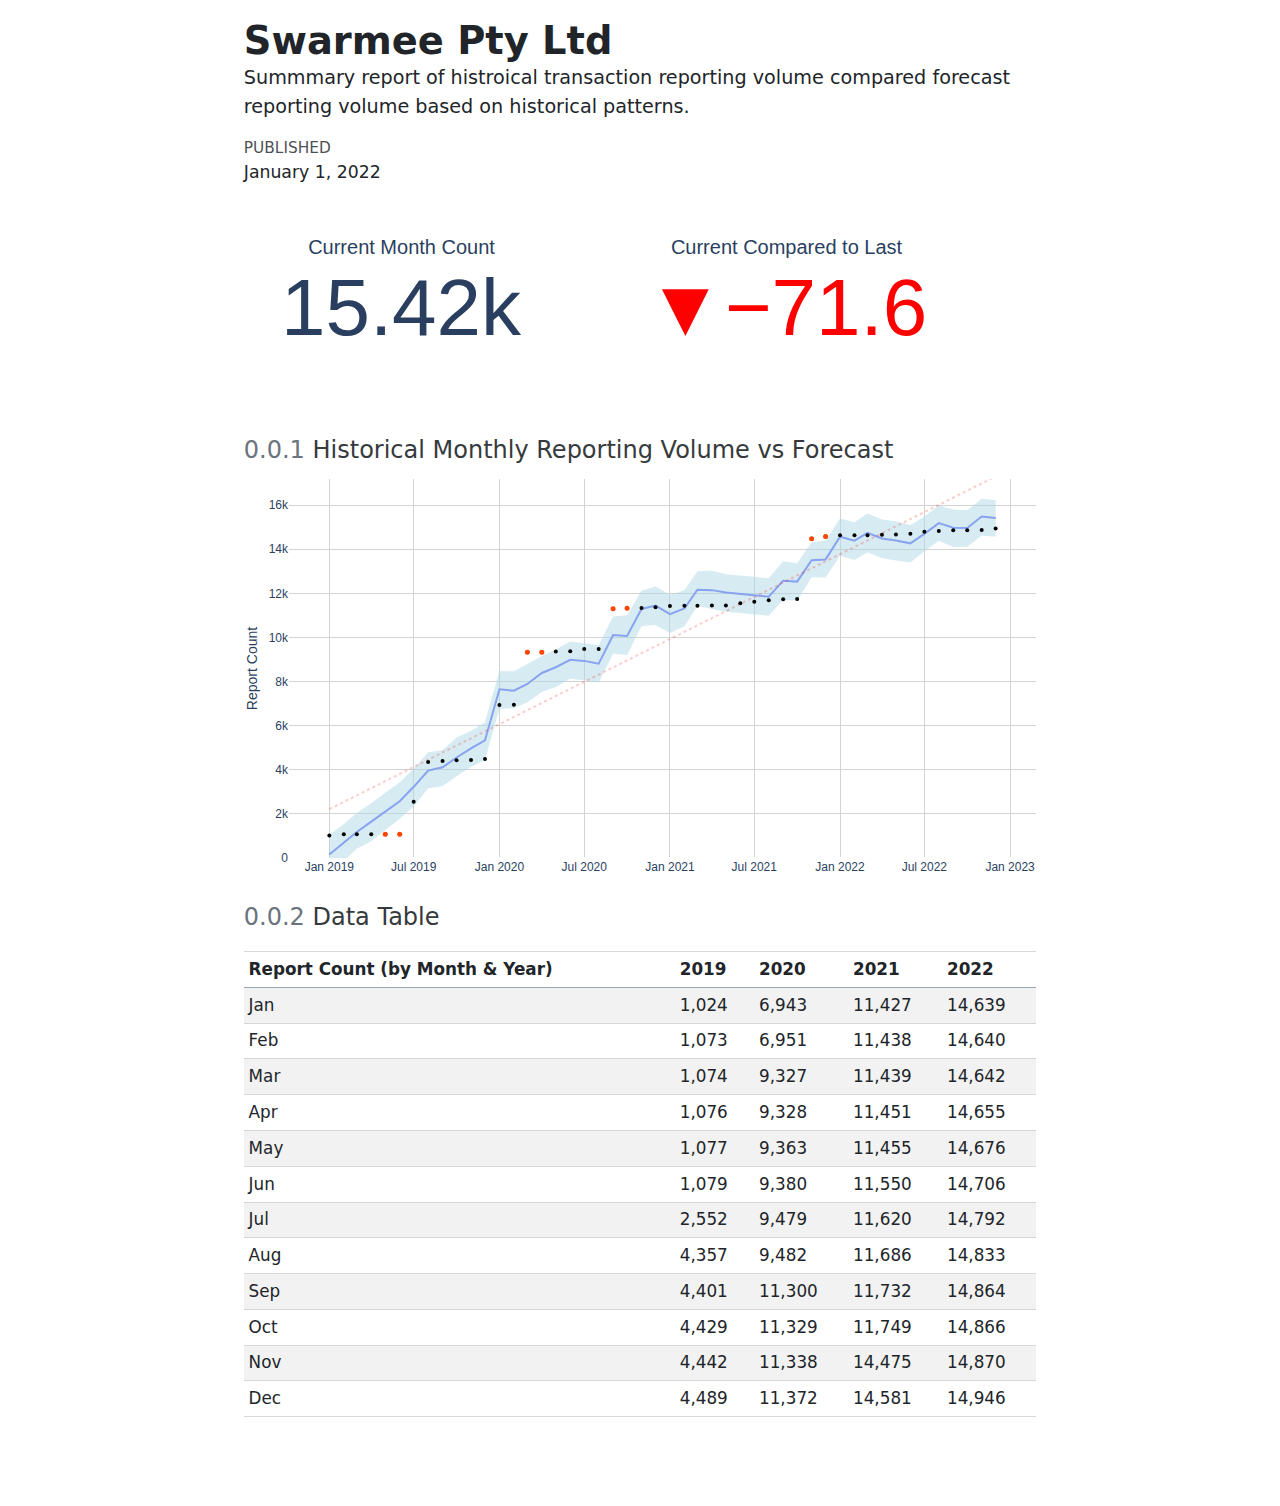
==== new/monday_morning.html @ 76aabe09 "updates" ====
<!DOCTYPE html>
<html xmlns="http://www.w3.org/1999/xhtml" lang="en" xml:lang="en"><head>

<meta charset="utf-8">
<meta name="generator" content="quarto-1.4.537">

<meta name="viewport" content="width=device-width, initial-scale=1.0, user-scalable=yes">

<meta name="dcterms.date" content="2022-01-01">
<meta name="description" content="Summmary report of histroical transaction reporting volume compared forecast reporting volume based on historical patterns.">

<title>Swarmee Pty Ltd</title>
<style>
code{white-space: pre-wrap;}
span.smallcaps{font-variant: small-caps;}
div.columns{display: flex; gap: min(4vw, 1.5em);}
div.column{flex: auto; overflow-x: auto;}
div.hanging-indent{margin-left: 1.5em; text-indent: -1.5em;}
ul.task-list{list-style: none;}
ul.task-list li input[type="checkbox"] {
width: 0.8em;
margin: 0 0.8em 0.2em -1em;  vertical-align: middle;
}
</style>


<script>/*! jQuery v3.5.1 | (c) JS Foundation and other contributors | jquery.org/license */
!function(e,t){"use strict";"object"==typeof module&&"object"==typeof module.exports?module.exports=e.document?t(e,!0):function(e){if(!e.document)throw new Error("jQuery requires a window with a document");return t(e)}:t(e)}("undefined"!=typeof window?window:this,function(C,e){"use strict";var t=[],r=Object.getPrototypeOf,s=t.slice,g=t.flat?function(e){return t.flat.call(e)}:function(e){return t.concat.apply([],e)},u=t.push,i=t.indexOf,n={},o=n.toString,v=n.hasOwnProperty,a=v.toString,l=a.call(Object),y={},m=function(e){return"function"==typeof e&&"number"!=typeof e.nodeType},x=function(e){return null!=e&&e===e.window},E=C.document,c={type:!0,src:!0,nonce:!0,noModule:!0};function b(e,t,n){var r,i,o=(n=n||E).createElement("script");if(o.text=e,t)for(r in c)(i=t[r]||t.getAttribute&&t.getAttribute(r))&&o.setAttribute(r,i);n.head.appendChild(o).parentNode.removeChild(o)}function w(e){return null==e?e+"":"object"==typeof e||"function"==typeof e?n[o.call(e)]||"object":typeof e}var f="3.5.1",S=function(e,t){return new S.fn.init(e,t)};function p(e){var t=!!e&&"length"in e&&e.length,n=w(e);return!m(e)&&!x(e)&&("array"===n||0===t||"number"==typeof t&&0<t&&t-1 in e)}S.fn=S.prototype={jquery:f,constructor:S,length:0,toArray:function(){return s.call(this)},get:function(e){return null==e?s.call(this):e<0?this[e+this.length]:this[e]},pushStack:function(e){var t=S.merge(this.constructor(),e);return t.prevObject=this,t},each:function(e){return S.each(this,e)},map:function(n){return this.pushStack(S.map(this,function(e,t){return n.call(e,t,e)}))},slice:function(){return this.pushStack(s.apply(this,arguments))},first:function(){return this.eq(0)},last:function(){return this.eq(-1)},even:function(){return this.pushStack(S.grep(this,function(e,t){return(t+1)%2}))},odd:function(){return this.pushStack(S.grep(this,function(e,t){return t%2}))},eq:function(e){var t=this.length,n=+e+(e<0?t:0);return this.pushStack(0<=n&&n<t?[this[n]]:[])},end:function(){return this.prevObject||this.constructor()},push:u,sort:t.sort,splice:t.splice},S.extend=S.fn.extend=function(){var e,t,n,r,i,o,a=arguments[0]||{},s=1,u=arguments.length,l=!1;for("boolean"==typeof a&&(l=a,a=arguments[s]||{},s++),"object"==typeof a||m(a)||(a={}),s===u&&(a=this,s--);s<u;s++)if(null!=(e=arguments[s]))for(t in e)r=e[t],"__proto__"!==t&&a!==r&&(l&&r&&(S.isPlainObject(r)||(i=Array.isArray(r)))?(n=a[t],o=i&&!Array.isArray(n)?[]:i||S.isPlainObject(n)?n:{},i=!1,a[t]=S.extend(l,o,r)):void 0!==r&&(a[t]=r));return a},S.extend({expando:"jQuery"+(f+Math.random()).replace(/\D/g,""),isReady:!0,error:function(e){throw new Error(e)},noop:function(){},isPlainObject:function(e){var t,n;return!(!e||"[object Object]"!==o.call(e))&&(!(t=r(e))||"function"==typeof(n=v.call(t,"constructor")&&t.constructor)&&a.call(n)===l)},isEmptyObject:function(e){var t;for(t in e)return!1;return!0},globalEval:function(e,t,n){b(e,{nonce:t&&t.nonce},n)},each:function(e,t){var n,r=0;if(p(e)){for(n=e.length;r<n;r++)if(!1===t.call(e[r],r,e[r]))break}else for(r in e)if(!1===t.call(e[r],r,e[r]))break;return e},makeArray:function(e,t){var n=t||[];return null!=e&&(p(Object(e))?S.merge(n,"string"==typeof e?[e]:e):u.call(n,e)),n},inArray:function(e,t,n){return null==t?-1:i.call(t,e,n)},merge:function(e,t){for(var n=+t.length,r=0,i=e.length;r<n;r++)e[i++]=t[r];return e.length=i,e},grep:function(e,t,n){for(var r=[],i=0,o=e.length,a=!n;i<o;i++)!t(e[i],i)!==a&&r.push(e[i]);return r},map:function(e,t,n){var r,i,o=0,a=[];if(p(e))for(r=e.length;o<r;o++)null!=(i=t(e[o],o,n))&&a.push(i);else for(o in e)null!=(i=t(e[o],o,n))&&a.push(i);return g(a)},guid:1,support:y}),"function"==typeof Symbol&&(S.fn[Symbol.iterator]=t[Symbol.iterator]),S.each("Boolean Number String Function Array Date RegExp Object Error Symbol".split(" "),function(e,t){n["[object "+t+"]"]=t.toLowerCase()});var d=function(n){var e,d,b,o,i,h,f,g,w,u,l,T,C,a,E,v,s,c,y,S="sizzle"+1*new Date,p=n.document,k=0,r=0,m=ue(),x=ue(),A=ue(),N=ue(),D=function(e,t){return e===t&&(l=!0),0},j={}.hasOwnProperty,t=[],q=t.pop,L=t.push,H=t.push,O=t.slice,P=function(e,t){for(var n=0,r=e.length;n<r;n++)if(e[n]===t)return n;return-1},R="checked|selected|async|autofocus|autoplay|controls|defer|disabled|hidden|ismap|loop|multiple|open|readonly|required|scoped",M="[\\x20\\t\\r\\n\\f]",I="(?:\\\\[\\da-fA-F]{1,6}"+M+"?|\\\\[^\\r\\n\\f]|[\\w-]|[^\0-\\x7f])+",W="\\["+M+"*("+I+")(?:"+M+"*([*^$|!~]?=)"+M+"*(?:'((?:\\\\.|[^\\\\'])*)'|\"((?:\\\\.|[^\\\\\"])*)\"|("+I+"))|)"+M+"*\\]",F=":("+I+")(?:\\((('((?:\\\\.|[^\\\\'])*)'|\"((?:\\\\.|[^\\\\\"])*)\")|((?:\\\\.|[^\\\\()[\\]]|"+W+")*)|.*)\\)|)",B=new RegExp(M+"+","g"),$=new RegExp("^"+M+"+|((?:^|[^\\\\])(?:\\\\.)*)"+M+"+$","g"),_=new RegExp("^"+M+"*,"+M+"*"),z=new RegExp("^"+M+"*([>+~]|"+M+")"+M+"*"),U=new RegExp(M+"|>"),X=new RegExp(F),V=new RegExp("^"+I+"$"),G={ID:new RegExp("^#("+I+")"),CLASS:new RegExp("^\\.("+I+")"),TAG:new RegExp("^("+I+"|[*])"),ATTR:new RegExp("^"+W),PSEUDO:new RegExp("^"+F),CHILD:new RegExp("^:(only|first|last|nth|nth-last)-(child|of-type)(?:\\("+M+"*(even|odd|(([+-]|)(\\d*)n|)"+M+"*(?:([+-]|)"+M+"*(\\d+)|))"+M+"*\\)|)","i"),bool:new RegExp("^(?:"+R+")$","i"),needsContext:new RegExp("^"+M+"*[>+~]|:(even|odd|eq|gt|lt|nth|first|last)(?:\\("+M+"*((?:-\\d)?\\d*)"+M+"*\\)|)(?=[^-]|$)","i")},Y=/HTML$/i,Q=/^(?:input|select|textarea|button)$/i,J=/^h\d$/i,K=/^[^{]+\{\s*\[native \w/,Z=/^(?:#([\w-]+)|(\w+)|\.([\w-]+))$/,ee=/[+~]/,te=new RegExp("\\\\[\\da-fA-F]{1,6}"+M+"?|\\\\([^\\r\\n\\f])","g"),ne=function(e,t){var n="0x"+e.slice(1)-65536;return t||(n<0?String.fromCharCode(n+65536):String.fromCharCode(n>>10|55296,1023&n|56320))},re=/([\0-\x1f\x7f]|^-?\d)|^-$|[^\0-\x1f\x7f-\uFFFF\w-]/g,ie=function(e,t){return t?"\0"===e?"\ufffd":e.slice(0,-1)+"\\"+e.charCodeAt(e.length-1).toString(16)+" ":"\\"+e},oe=function(){T()},ae=be(function(e){return!0===e.disabled&&"fieldset"===e.nodeName.toLowerCase()},{dir:"parentNode",next:"legend"});try{H.apply(t=O.call(p.childNodes),p.childNodes),t[p.childNodes.length].nodeType}catch(e){H={apply:t.length?function(e,t){L.apply(e,O.call(t))}:function(e,t){var n=e.length,r=0;while(e[n++]=t[r++]);e.length=n-1}}}function se(t,e,n,r){var i,o,a,s,u,l,c,f=e&&e.ownerDocument,p=e?e.nodeType:9;if(n=n||[],"string"!=typeof t||!t||1!==p&&9!==p&&11!==p)return n;if(!r&&(T(e),e=e||C,E)){if(11!==p&&(u=Z.exec(t)))if(i=u[1]){if(9===p){if(!(a=e.getElementById(i)))return n;if(a.id===i)return n.push(a),n}else if(f&&(a=f.getElementById(i))&&y(e,a)&&a.id===i)return n.push(a),n}else{if(u[2])return H.apply(n,e.getElementsByTagName(t)),n;if((i=u[3])&&d.getElementsByClassName&&e.getElementsByClassName)return H.apply(n,e.getElementsByClassName(i)),n}if(d.qsa&&!N[t+" "]&&(!v||!v.test(t))&&(1!==p||"object"!==e.nodeName.toLowerCase())){if(c=t,f=e,1===p&&(U.test(t)||z.test(t))){(f=ee.test(t)&&ye(e.parentNode)||e)===e&&d.scope||((s=e.getAttribute("id"))?s=s.replace(re,ie):e.setAttribute("id",s=S)),o=(l=h(t)).length;while(o--)l[o]=(s?"#"+s:":scope")+" "+xe(l[o]);c=l.join(",")}try{return H.apply(n,f.querySelectorAll(c)),n}catch(e){N(t,!0)}finally{s===S&&e.removeAttribute("id")}}}return g(t.replace($,"$1"),e,n,r)}function ue(){var r=[];return function e(t,n){return r.push(t+" ")>b.cacheLength&&delete e[r.shift()],e[t+" "]=n}}function le(e){return e[S]=!0,e}function ce(e){var t=C.createElement("fieldset");try{return!!e(t)}catch(e){return!1}finally{t.parentNode&&t.parentNode.removeChild(t),t=null}}function fe(e,t){var n=e.split("|"),r=n.length;while(r--)b.attrHandle[n[r]]=t}function pe(e,t){var n=t&&e,r=n&&1===e.nodeType&&1===t.nodeType&&e.sourceIndex-t.sourceIndex;if(r)return r;if(n)while(n=n.nextSibling)if(n===t)return-1;return e?1:-1}function de(t){return function(e){return"input"===e.nodeName.toLowerCase()&&e.type===t}}function he(n){return function(e){var t=e.nodeName.toLowerCase();return("input"===t||"button"===t)&&e.type===n}}function ge(t){return function(e){return"form"in e?e.parentNode&&!1===e.disabled?"label"in e?"label"in e.parentNode?e.parentNode.disabled===t:e.disabled===t:e.isDisabled===t||e.isDisabled!==!t&&ae(e)===t:e.disabled===t:"label"in e&&e.disabled===t}}function ve(a){return le(function(o){return o=+o,le(function(e,t){var n,r=a([],e.length,o),i=r.length;while(i--)e[n=r[i]]&&(e[n]=!(t[n]=e[n]))})})}function ye(e){return e&&"undefined"!=typeof e.getElementsByTagName&&e}for(e in d=se.support={},i=se.isXML=function(e){var t=e.namespaceURI,n=(e.ownerDocument||e).documentElement;return!Y.test(t||n&&n.nodeName||"HTML")},T=se.setDocument=function(e){var t,n,r=e?e.ownerDocument||e:p;return r!=C&&9===r.nodeType&&r.documentElement&&(a=(C=r).documentElement,E=!i(C),p!=C&&(n=C.defaultView)&&n.top!==n&&(n.addEventListener?n.addEventListener("unload",oe,!1):n.attachEvent&&n.attachEvent("onunload",oe)),d.scope=ce(function(e){return a.appendChild(e).appendChild(C.createElement("div")),"undefined"!=typeof e.querySelectorAll&&!e.querySelectorAll(":scope fieldset div").length}),d.attributes=ce(function(e){return e.className="i",!e.getAttribute("className")}),d.getElementsByTagName=ce(function(e){return e.appendChild(C.createComment("")),!e.getElementsByTagName("*").length}),d.getElementsByClassName=K.test(C.getElementsByClassName),d.getById=ce(function(e){return a.appendChild(e).id=S,!C.getElementsByName||!C.getElementsByName(S).length}),d.getById?(b.filter.ID=function(e){var t=e.replace(te,ne);return function(e){return e.getAttribute("id")===t}},b.find.ID=function(e,t){if("undefined"!=typeof t.getElementById&&E){var n=t.getElementById(e);return n?[n]:[]}}):(b.filter.ID=function(e){var n=e.replace(te,ne);return function(e){var t="undefined"!=typeof e.getAttributeNode&&e.getAttributeNode("id");return t&&t.value===n}},b.find.ID=function(e,t){if("undefined"!=typeof t.getElementById&&E){var n,r,i,o=t.getElementById(e);if(o){if((n=o.getAttributeNode("id"))&&n.value===e)return[o];i=t.getElementsByName(e),r=0;while(o=i[r++])if((n=o.getAttributeNode("id"))&&n.value===e)return[o]}return[]}}),b.find.TAG=d.getElementsByTagName?function(e,t){return"undefined"!=typeof t.getElementsByTagName?t.getElementsByTagName(e):d.qsa?t.querySelectorAll(e):void 0}:function(e,t){var n,r=[],i=0,o=t.getElementsByTagName(e);if("*"===e){while(n=o[i++])1===n.nodeType&&r.push(n);return r}return o},b.find.CLASS=d.getElementsByClassName&&function(e,t){if("undefined"!=typeof t.getElementsByClassName&&E)return t.getElementsByClassName(e)},s=[],v=[],(d.qsa=K.test(C.querySelectorAll))&&(ce(function(e){var t;a.appendChild(e).innerHTML="<a id='"+S+"'></a><select id='"+S+"-\r\\' msallowcapture=''><option selected=''></option></select>",e.querySelectorAll("[msallowcapture^='']").length&&v.push("[*^$]="+M+"*(?:''|\"\")"),e.querySelectorAll("[selected]").length||v.push("\\["+M+"*(?:value|"+R+")"),e.querySelectorAll("[id~="+S+"-]").length||v.push("~="),(t=C.createElement("input")).setAttribute("name",""),e.appendChild(t),e.querySelectorAll("[name='']").length||v.push("\\["+M+"*name"+M+"*="+M+"*(?:''|\"\")"),e.querySelectorAll(":checked").length||v.push(":checked"),e.querySelectorAll("a#"+S+"+*").length||v.push(".#.+[+~]"),e.querySelectorAll("\\\f"),v.push("[\\r\\n\\f]")}),ce(function(e){e.innerHTML="<a href='' disabled='disabled'></a><select disabled='disabled'><option/></select>";var t=C.createElement("input");t.setAttribute("type","hidden"),e.appendChild(t).setAttribute("name","D"),e.querySelectorAll("[name=d]").length&&v.push("name"+M+"*[*^$|!~]?="),2!==e.querySelectorAll(":enabled").length&&v.push(":enabled",":disabled"),a.appendChild(e).disabled=!0,2!==e.querySelectorAll(":disabled").length&&v.push(":enabled",":disabled"),e.querySelectorAll("*,:x"),v.push(",.*:")})),(d.matchesSelector=K.test(c=a.matches||a.webkitMatchesSelector||a.mozMatchesSelector||a.oMatchesSelector||a.msMatchesSelector))&&ce(function(e){d.disconnectedMatch=c.call(e,"*"),c.call(e,"[s!='']:x"),s.push("!=",F)}),v=v.length&&new RegExp(v.join("|")),s=s.length&&new RegExp(s.join("|")),t=K.test(a.compareDocumentPosition),y=t||K.test(a.contains)?function(e,t){var n=9===e.nodeType?e.documentElement:e,r=t&&t.parentNode;return e===r||!(!r||1!==r.nodeType||!(n.contains?n.contains(r):e.compareDocumentPosition&&16&e.compareDocumentPosition(r)))}:function(e,t){if(t)while(t=t.parentNode)if(t===e)return!0;return!1},D=t?function(e,t){if(e===t)return l=!0,0;var n=!e.compareDocumentPosition-!t.compareDocumentPosition;return n||(1&(n=(e.ownerDocument||e)==(t.ownerDocument||t)?e.compareDocumentPosition(t):1)||!d.sortDetached&&t.compareDocumentPosition(e)===n?e==C||e.ownerDocument==p&&y(p,e)?-1:t==C||t.ownerDocument==p&&y(p,t)?1:u?P(u,e)-P(u,t):0:4&n?-1:1)}:function(e,t){if(e===t)return l=!0,0;var n,r=0,i=e.parentNode,o=t.parentNode,a=[e],s=[t];if(!i||!o)return e==C?-1:t==C?1:i?-1:o?1:u?P(u,e)-P(u,t):0;if(i===o)return pe(e,t);n=e;while(n=n.parentNode)a.unshift(n);n=t;while(n=n.parentNode)s.unshift(n);while(a[r]===s[r])r++;return r?pe(a[r],s[r]):a[r]==p?-1:s[r]==p?1:0}),C},se.matches=function(e,t){return se(e,null,null,t)},se.matchesSelector=function(e,t){if(T(e),d.matchesSelector&&E&&!N[t+" "]&&(!s||!s.test(t))&&(!v||!v.test(t)))try{var n=c.call(e,t);if(n||d.disconnectedMatch||e.document&&11!==e.document.nodeType)return n}catch(e){N(t,!0)}return 0<se(t,C,null,[e]).length},se.contains=function(e,t){return(e.ownerDocument||e)!=C&&T(e),y(e,t)},se.attr=function(e,t){(e.ownerDocument||e)!=C&&T(e);var n=b.attrHandle[t.toLowerCase()],r=n&&j.call(b.attrHandle,t.toLowerCase())?n(e,t,!E):void 0;return void 0!==r?r:d.attributes||!E?e.getAttribute(t):(r=e.getAttributeNode(t))&&r.specified?r.value:null},se.escape=function(e){return(e+"").replace(re,ie)},se.error=function(e){throw new Error("Syntax error, unrecognized expression: "+e)},se.uniqueSort=function(e){var t,n=[],r=0,i=0;if(l=!d.detectDuplicates,u=!d.sortStable&&e.slice(0),e.sort(D),l){while(t=e[i++])t===e[i]&&(r=n.push(i));while(r--)e.splice(n[r],1)}return u=null,e},o=se.getText=function(e){var t,n="",r=0,i=e.nodeType;if(i){if(1===i||9===i||11===i){if("string"==typeof e.textContent)return e.textContent;for(e=e.firstChild;e;e=e.nextSibling)n+=o(e)}else if(3===i||4===i)return e.nodeValue}else while(t=e[r++])n+=o(t);return n},(b=se.selectors={cacheLength:50,createPseudo:le,match:G,attrHandle:{},find:{},relative:{">":{dir:"parentNode",first:!0}," ":{dir:"parentNode"},"+":{dir:"previousSibling",first:!0},"~":{dir:"previousSibling"}},preFilter:{ATTR:function(e){return e[1]=e[1].replace(te,ne),e[3]=(e[3]||e[4]||e[5]||"").replace(te,ne),"~="===e[2]&&(e[3]=" "+e[3]+" "),e.slice(0,4)},CHILD:function(e){return e[1]=e[1].toLowerCase(),"nth"===e[1].slice(0,3)?(e[3]||se.error(e[0]),e[4]=+(e[4]?e[5]+(e[6]||1):2*("even"===e[3]||"odd"===e[3])),e[5]=+(e[7]+e[8]||"odd"===e[3])):e[3]&&se.error(e[0]),e},PSEUDO:function(e){var t,n=!e[6]&&e[2];return G.CHILD.test(e[0])?null:(e[3]?e[2]=e[4]||e[5]||"":n&&X.test(n)&&(t=h(n,!0))&&(t=n.indexOf(")",n.length-t)-n.length)&&(e[0]=e[0].slice(0,t),e[2]=n.slice(0,t)),e.slice(0,3))}},filter:{TAG:function(e){var t=e.replace(te,ne).toLowerCase();return"*"===e?function(){return!0}:function(e){return e.nodeName&&e.nodeName.toLowerCase()===t}},CLASS:function(e){var t=m[e+" "];return t||(t=new RegExp("(^|"+M+")"+e+"("+M+"|$)"))&&m(e,function(e){return t.test("string"==typeof e.className&&e.className||"undefined"!=typeof e.getAttribute&&e.getAttribute("class")||"")})},ATTR:function(n,r,i){return function(e){var t=se.attr(e,n);return null==t?"!="===r:!r||(t+="","="===r?t===i:"!="===r?t!==i:"^="===r?i&&0===t.indexOf(i):"*="===r?i&&-1<t.indexOf(i):"$="===r?i&&t.slice(-i.length)===i:"~="===r?-1<(" "+t.replace(B," ")+" ").indexOf(i):"|="===r&&(t===i||t.slice(0,i.length+1)===i+"-"))}},CHILD:function(h,e,t,g,v){var y="nth"!==h.slice(0,3),m="last"!==h.slice(-4),x="of-type"===e;return 1===g&&0===v?function(e){return!!e.parentNode}:function(e,t,n){var r,i,o,a,s,u,l=y!==m?"nextSibling":"previousSibling",c=e.parentNode,f=x&&e.nodeName.toLowerCase(),p=!n&&!x,d=!1;if(c){if(y){while(l){a=e;while(a=a[l])if(x?a.nodeName.toLowerCase()===f:1===a.nodeType)return!1;u=l="only"===h&&!u&&"nextSibling"}return!0}if(u=[m?c.firstChild:c.lastChild],m&&p){d=(s=(r=(i=(o=(a=c)[S]||(a[S]={}))[a.uniqueID]||(o[a.uniqueID]={}))[h]||[])[0]===k&&r[1])&&r[2],a=s&&c.childNodes[s];while(a=++s&&a&&a[l]||(d=s=0)||u.pop())if(1===a.nodeType&&++d&&a===e){i[h]=[k,s,d];break}}else if(p&&(d=s=(r=(i=(o=(a=e)[S]||(a[S]={}))[a.uniqueID]||(o[a.uniqueID]={}))[h]||[])[0]===k&&r[1]),!1===d)while(a=++s&&a&&a[l]||(d=s=0)||u.pop())if((x?a.nodeName.toLowerCase()===f:1===a.nodeType)&&++d&&(p&&((i=(o=a[S]||(a[S]={}))[a.uniqueID]||(o[a.uniqueID]={}))[h]=[k,d]),a===e))break;return(d-=v)===g||d%g==0&&0<=d/g}}},PSEUDO:function(e,o){var t,a=b.pseudos[e]||b.setFilters[e.toLowerCase()]||se.error("unsupported pseudo: "+e);return a[S]?a(o):1<a.length?(t=[e,e,"",o],b.setFilters.hasOwnProperty(e.toLowerCase())?le(function(e,t){var n,r=a(e,o),i=r.length;while(i--)e[n=P(e,r[i])]=!(t[n]=r[i])}):function(e){return a(e,0,t)}):a}},pseudos:{not:le(function(e){var r=[],i=[],s=f(e.replace($,"$1"));return s[S]?le(function(e,t,n,r){var i,o=s(e,null,r,[]),a=e.length;while(a--)(i=o[a])&&(e[a]=!(t[a]=i))}):function(e,t,n){return r[0]=e,s(r,null,n,i),r[0]=null,!i.pop()}}),has:le(function(t){return function(e){return 0<se(t,e).length}}),contains:le(function(t){return t=t.replace(te,ne),function(e){return-1<(e.textContent||o(e)).indexOf(t)}}),lang:le(function(n){return V.test(n||"")||se.error("unsupported lang: "+n),n=n.replace(te,ne).toLowerCase(),function(e){var t;do{if(t=E?e.lang:e.getAttribute("xml:lang")||e.getAttribute("lang"))return(t=t.toLowerCase())===n||0===t.indexOf(n+"-")}while((e=e.parentNode)&&1===e.nodeType);return!1}}),target:function(e){var t=n.location&&n.location.hash;return t&&t.slice(1)===e.id},root:function(e){return e===a},focus:function(e){return e===C.activeElement&&(!C.hasFocus||C.hasFocus())&&!!(e.type||e.href||~e.tabIndex)},enabled:ge(!1),disabled:ge(!0),checked:function(e){var t=e.nodeName.toLowerCase();return"input"===t&&!!e.checked||"option"===t&&!!e.selected},selected:function(e){return e.parentNode&&e.parentNode.selectedIndex,!0===e.selected},empty:function(e){for(e=e.firstChild;e;e=e.nextSibling)if(e.nodeType<6)return!1;return!0},parent:function(e){return!b.pseudos.empty(e)},header:function(e){return J.test(e.nodeName)},input:function(e){return Q.test(e.nodeName)},button:function(e){var t=e.nodeName.toLowerCase();return"input"===t&&"button"===e.type||"button"===t},text:function(e){var t;return"input"===e.nodeName.toLowerCase()&&"text"===e.type&&(null==(t=e.getAttribute("type"))||"text"===t.toLowerCase())},first:ve(function(){return[0]}),last:ve(function(e,t){return[t-1]}),eq:ve(function(e,t,n){return[n<0?n+t:n]}),even:ve(function(e,t){for(var n=0;n<t;n+=2)e.push(n);return e}),odd:ve(function(e,t){for(var n=1;n<t;n+=2)e.push(n);return e}),lt:ve(function(e,t,n){for(var r=n<0?n+t:t<n?t:n;0<=--r;)e.push(r);return e}),gt:ve(function(e,t,n){for(var r=n<0?n+t:n;++r<t;)e.push(r);return e})}}).pseudos.nth=b.pseudos.eq,{radio:!0,checkbox:!0,file:!0,password:!0,image:!0})b.pseudos[e]=de(e);for(e in{submit:!0,reset:!0})b.pseudos[e]=he(e);function me(){}function xe(e){for(var t=0,n=e.length,r="";t<n;t++)r+=e[t].value;return r}function be(s,e,t){var u=e.dir,l=e.next,c=l||u,f=t&&"parentNode"===c,p=r++;return e.first?function(e,t,n){while(e=e[u])if(1===e.nodeType||f)return s(e,t,n);return!1}:function(e,t,n){var r,i,o,a=[k,p];if(n){while(e=e[u])if((1===e.nodeType||f)&&s(e,t,n))return!0}else while(e=e[u])if(1===e.nodeType||f)if(i=(o=e[S]||(e[S]={}))[e.uniqueID]||(o[e.uniqueID]={}),l&&l===e.nodeName.toLowerCase())e=e[u]||e;else{if((r=i[c])&&r[0]===k&&r[1]===p)return a[2]=r[2];if((i[c]=a)[2]=s(e,t,n))return!0}return!1}}function we(i){return 1<i.length?function(e,t,n){var r=i.length;while(r--)if(!i[r](e,t,n))return!1;return!0}:i[0]}function Te(e,t,n,r,i){for(var o,a=[],s=0,u=e.length,l=null!=t;s<u;s++)(o=e[s])&&(n&&!n(o,r,i)||(a.push(o),l&&t.push(s)));return a}function Ce(d,h,g,v,y,e){return v&&!v[S]&&(v=Ce(v)),y&&!y[S]&&(y=Ce(y,e)),le(function(e,t,n,r){var i,o,a,s=[],u=[],l=t.length,c=e||function(e,t,n){for(var r=0,i=t.length;r<i;r++)se(e,t[r],n);return n}(h||"*",n.nodeType?[n]:n,[]),f=!d||!e&&h?c:Te(c,s,d,n,r),p=g?y||(e?d:l||v)?[]:t:f;if(g&&g(f,p,n,r),v){i=Te(p,u),v(i,[],n,r),o=i.length;while(o--)(a=i[o])&&(p[u[o]]=!(f[u[o]]=a))}if(e){if(y||d){if(y){i=[],o=p.length;while(o--)(a=p[o])&&i.push(f[o]=a);y(null,p=[],i,r)}o=p.length;while(o--)(a=p[o])&&-1<(i=y?P(e,a):s[o])&&(e[i]=!(t[i]=a))}}else p=Te(p===t?p.splice(l,p.length):p),y?y(null,t,p,r):H.apply(t,p)})}function Ee(e){for(var i,t,n,r=e.length,o=b.relative[e[0].type],a=o||b.relative[" "],s=o?1:0,u=be(function(e){return e===i},a,!0),l=be(function(e){return-1<P(i,e)},a,!0),c=[function(e,t,n){var r=!o&&(n||t!==w)||((i=t).nodeType?u(e,t,n):l(e,t,n));return i=null,r}];s<r;s++)if(t=b.relative[e[s].type])c=[be(we(c),t)];else{if((t=b.filter[e[s].type].apply(null,e[s].matches))[S]){for(n=++s;n<r;n++)if(b.relative[e[n].type])break;return Ce(1<s&&we(c),1<s&&xe(e.slice(0,s-1).concat({value:" "===e[s-2].type?"*":""})).replace($,"$1"),t,s<n&&Ee(e.slice(s,n)),n<r&&Ee(e=e.slice(n)),n<r&&xe(e))}c.push(t)}return we(c)}return me.prototype=b.filters=b.pseudos,b.setFilters=new me,h=se.tokenize=function(e,t){var n,r,i,o,a,s,u,l=x[e+" "];if(l)return t?0:l.slice(0);a=e,s=[],u=b.preFilter;while(a){for(o in n&&!(r=_.exec(a))||(r&&(a=a.slice(r[0].length)||a),s.push(i=[])),n=!1,(r=z.exec(a))&&(n=r.shift(),i.push({value:n,type:r[0].replace($," ")}),a=a.slice(n.length)),b.filter)!(r=G[o].exec(a))||u[o]&&!(r=u[o](r))||(n=r.shift(),i.push({value:n,type:o,matches:r}),a=a.slice(n.length));if(!n)break}return t?a.length:a?se.error(e):x(e,s).slice(0)},f=se.compile=function(e,t){var n,v,y,m,x,r,i=[],o=[],a=A[e+" "];if(!a){t||(t=h(e)),n=t.length;while(n--)(a=Ee(t[n]))[S]?i.push(a):o.push(a);(a=A(e,(v=o,m=0<(y=i).length,x=0<v.length,r=function(e,t,n,r,i){var o,a,s,u=0,l="0",c=e&&[],f=[],p=w,d=e||x&&b.find.TAG("*",i),h=k+=null==p?1:Math.random()||.1,g=d.length;for(i&&(w=t==C||t||i);l!==g&&null!=(o=d[l]);l++){if(x&&o){a=0,t||o.ownerDocument==C||(T(o),n=!E);while(s=v[a++])if(s(o,t||C,n)){r.push(o);break}i&&(k=h)}m&&((o=!s&&o)&&u--,e&&c.push(o))}if(u+=l,m&&l!==u){a=0;while(s=y[a++])s(c,f,t,n);if(e){if(0<u)while(l--)c[l]||f[l]||(f[l]=q.call(r));f=Te(f)}H.apply(r,f),i&&!e&&0<f.length&&1<u+y.length&&se.uniqueSort(r)}return i&&(k=h,w=p),c},m?le(r):r))).selector=e}return a},g=se.select=function(e,t,n,r){var i,o,a,s,u,l="function"==typeof e&&e,c=!r&&h(e=l.selector||e);if(n=n||[],1===c.length){if(2<(o=c[0]=c[0].slice(0)).length&&"ID"===(a=o[0]).type&&9===t.nodeType&&E&&b.relative[o[1].type]){if(!(t=(b.find.ID(a.matches[0].replace(te,ne),t)||[])[0]))return n;l&&(t=t.parentNode),e=e.slice(o.shift().value.length)}i=G.needsContext.test(e)?0:o.length;while(i--){if(a=o[i],b.relative[s=a.type])break;if((u=b.find[s])&&(r=u(a.matches[0].replace(te,ne),ee.test(o[0].type)&&ye(t.parentNode)||t))){if(o.splice(i,1),!(e=r.length&&xe(o)))return H.apply(n,r),n;break}}}return(l||f(e,c))(r,t,!E,n,!t||ee.test(e)&&ye(t.parentNode)||t),n},d.sortStable=S.split("").sort(D).join("")===S,d.detectDuplicates=!!l,T(),d.sortDetached=ce(function(e){return 1&e.compareDocumentPosition(C.createElement("fieldset"))}),ce(function(e){return e.innerHTML="<a href='#'></a>","#"===e.firstChild.getAttribute("href")})||fe("type|href|height|width",function(e,t,n){if(!n)return e.getAttribute(t,"type"===t.toLowerCase()?1:2)}),d.attributes&&ce(function(e){return e.innerHTML="<input/>",e.firstChild.setAttribute("value",""),""===e.firstChild.getAttribute("value")})||fe("value",function(e,t,n){if(!n&&"input"===e.nodeName.toLowerCase())return e.defaultValue}),ce(function(e){return null==e.getAttribute("disabled")})||fe(R,function(e,t,n){var r;if(!n)return!0===e[t]?t.toLowerCase():(r=e.getAttributeNode(t))&&r.specified?r.value:null}),se}(C);S.find=d,S.expr=d.selectors,S.expr[":"]=S.expr.pseudos,S.uniqueSort=S.unique=d.uniqueSort,S.text=d.getText,S.isXMLDoc=d.isXML,S.contains=d.contains,S.escapeSelector=d.escape;var h=function(e,t,n){var r=[],i=void 0!==n;while((e=e[t])&&9!==e.nodeType)if(1===e.nodeType){if(i&&S(e).is(n))break;r.push(e)}return r},T=function(e,t){for(var n=[];e;e=e.nextSibling)1===e.nodeType&&e!==t&&n.push(e);return n},k=S.expr.match.needsContext;function A(e,t){return e.nodeName&&e.nodeName.toLowerCase()===t.toLowerCase()}var N=/^<([a-z][^\/\0>:\x20\t\r\n\f]*)[\x20\t\r\n\f]*\/?>(?:<\/\1>|)$/i;function D(e,n,r){return m(n)?S.grep(e,function(e,t){return!!n.call(e,t,e)!==r}):n.nodeType?S.grep(e,function(e){return e===n!==r}):"string"!=typeof n?S.grep(e,function(e){return-1<i.call(n,e)!==r}):S.filter(n,e,r)}S.filter=function(e,t,n){var r=t[0];return n&&(e=":not("+e+")"),1===t.length&&1===r.nodeType?S.find.matchesSelector(r,e)?[r]:[]:S.find.matches(e,S.grep(t,function(e){return 1===e.nodeType}))},S.fn.extend({find:function(e){var t,n,r=this.length,i=this;if("string"!=typeof e)return this.pushStack(S(e).filter(function(){for(t=0;t<r;t++)if(S.contains(i[t],this))return!0}));for(n=this.pushStack([]),t=0;t<r;t++)S.find(e,i[t],n);return 1<r?S.uniqueSort(n):n},filter:function(e){return this.pushStack(D(this,e||[],!1))},not:function(e){return this.pushStack(D(this,e||[],!0))},is:function(e){return!!D(this,"string"==typeof e&&k.test(e)?S(e):e||[],!1).length}});var j,q=/^(?:\s*(<[\w\W]+>)[^>]*|#([\w-]+))$/;(S.fn.init=function(e,t,n){var r,i;if(!e)return this;if(n=n||j,"string"==typeof e){if(!(r="<"===e[0]&&">"===e[e.length-1]&&3<=e.length?[null,e,null]:q.exec(e))||!r[1]&&t)return!t||t.jquery?(t||n).find(e):this.constructor(t).find(e);if(r[1]){if(t=t instanceof S?t[0]:t,S.merge(this,S.parseHTML(r[1],t&&t.nodeType?t.ownerDocument||t:E,!0)),N.test(r[1])&&S.isPlainObject(t))for(r in t)m(this[r])?this[r](t[r]):this.attr(r,t[r]);return this}return(i=E.getElementById(r[2]))&&(this[0]=i,this.length=1),this}return e.nodeType?(this[0]=e,this.length=1,this):m(e)?void 0!==n.ready?n.ready(e):e(S):S.makeArray(e,this)}).prototype=S.fn,j=S(E);var L=/^(?:parents|prev(?:Until|All))/,H={children:!0,contents:!0,next:!0,prev:!0};function O(e,t){while((e=e[t])&&1!==e.nodeType);return e}S.fn.extend({has:function(e){var t=S(e,this),n=t.length;return this.filter(function(){for(var e=0;e<n;e++)if(S.contains(this,t[e]))return!0})},closest:function(e,t){var n,r=0,i=this.length,o=[],a="string"!=typeof e&&S(e);if(!k.test(e))for(;r<i;r++)for(n=this[r];n&&n!==t;n=n.parentNode)if(n.nodeType<11&&(a?-1<a.index(n):1===n.nodeType&&S.find.matchesSelector(n,e))){o.push(n);break}return this.pushStack(1<o.length?S.uniqueSort(o):o)},index:function(e){return e?"string"==typeof e?i.call(S(e),this[0]):i.call(this,e.jquery?e[0]:e):this[0]&&this[0].parentNode?this.first().prevAll().length:-1},add:function(e,t){return this.pushStack(S.uniqueSort(S.merge(this.get(),S(e,t))))},addBack:function(e){return this.add(null==e?this.prevObject:this.prevObject.filter(e))}}),S.each({parent:function(e){var t=e.parentNode;return t&&11!==t.nodeType?t:null},parents:function(e){return h(e,"parentNode")},parentsUntil:function(e,t,n){return h(e,"parentNode",n)},next:function(e){return O(e,"nextSibling")},prev:function(e){return O(e,"previousSibling")},nextAll:function(e){return h(e,"nextSibling")},prevAll:function(e){return h(e,"previousSibling")},nextUntil:function(e,t,n){return h(e,"nextSibling",n)},prevUntil:function(e,t,n){return h(e,"previousSibling",n)},siblings:function(e){return T((e.parentNode||{}).firstChild,e)},children:function(e){return T(e.firstChild)},contents:function(e){return null!=e.contentDocument&&r(e.contentDocument)?e.contentDocument:(A(e,"template")&&(e=e.content||e),S.merge([],e.childNodes))}},function(r,i){S.fn[r]=function(e,t){var n=S.map(this,i,e);return"Until"!==r.slice(-5)&&(t=e),t&&"string"==typeof t&&(n=S.filter(t,n)),1<this.length&&(H[r]||S.uniqueSort(n),L.test(r)&&n.reverse()),this.pushStack(n)}});var P=/[^\x20\t\r\n\f]+/g;function R(e){return e}function M(e){throw e}function I(e,t,n,r){var i;try{e&&m(i=e.promise)?i.call(e).done(t).fail(n):e&&m(i=e.then)?i.call(e,t,n):t.apply(void 0,[e].slice(r))}catch(e){n.apply(void 0,[e])}}S.Callbacks=function(r){var e,n;r="string"==typeof r?(e=r,n={},S.each(e.match(P)||[],function(e,t){n[t]=!0}),n):S.extend({},r);var i,t,o,a,s=[],u=[],l=-1,c=function(){for(a=a||r.once,o=i=!0;u.length;l=-1){t=u.shift();while(++l<s.length)!1===s[l].apply(t[0],t[1])&&r.stopOnFalse&&(l=s.length,t=!1)}r.memory||(t=!1),i=!1,a&&(s=t?[]:"")},f={add:function(){return s&&(t&&!i&&(l=s.length-1,u.push(t)),function n(e){S.each(e,function(e,t){m(t)?r.unique&&f.has(t)||s.push(t):t&&t.length&&"string"!==w(t)&&n(t)})}(arguments),t&&!i&&c()),this},remove:function(){return S.each(arguments,function(e,t){var n;while(-1<(n=S.inArray(t,s,n)))s.splice(n,1),n<=l&&l--}),this},has:function(e){return e?-1<S.inArray(e,s):0<s.length},empty:function(){return s&&(s=[]),this},disable:function(){return a=u=[],s=t="",this},disabled:function(){return!s},lock:function(){return a=u=[],t||i||(s=t=""),this},locked:function(){return!!a},fireWith:function(e,t){return a||(t=[e,(t=t||[]).slice?t.slice():t],u.push(t),i||c()),this},fire:function(){return f.fireWith(this,arguments),this},fired:function(){return!!o}};return f},S.extend({Deferred:function(e){var o=[["notify","progress",S.Callbacks("memory"),S.Callbacks("memory"),2],["resolve","done",S.Callbacks("once memory"),S.Callbacks("once memory"),0,"resolved"],["reject","fail",S.Callbacks("once memory"),S.Callbacks("once memory"),1,"rejected"]],i="pending",a={state:function(){return i},always:function(){return s.done(arguments).fail(arguments),this},"catch":function(e){return a.then(null,e)},pipe:function(){var i=arguments;return S.Deferred(function(r){S.each(o,function(e,t){var n=m(i[t[4]])&&i[t[4]];s[t[1]](function(){var e=n&&n.apply(this,arguments);e&&m(e.promise)?e.promise().progress(r.notify).done(r.resolve).fail(r.reject):r[t[0]+"With"](this,n?[e]:arguments)})}),i=null}).promise()},then:function(t,n,r){var u=0;function l(i,o,a,s){return function(){var n=this,r=arguments,e=function(){var e,t;if(!(i<u)){if((e=a.apply(n,r))===o.promise())throw new TypeError("Thenable self-resolution");t=e&&("object"==typeof e||"function"==typeof e)&&e.then,m(t)?s?t.call(e,l(u,o,R,s),l(u,o,M,s)):(u++,t.call(e,l(u,o,R,s),l(u,o,M,s),l(u,o,R,o.notifyWith))):(a!==R&&(n=void 0,r=[e]),(s||o.resolveWith)(n,r))}},t=s?e:function(){try{e()}catch(e){S.Deferred.exceptionHook&&S.Deferred.exceptionHook(e,t.stackTrace),u<=i+1&&(a!==M&&(n=void 0,r=[e]),o.rejectWith(n,r))}};i?t():(S.Deferred.getStackHook&&(t.stackTrace=S.Deferred.getStackHook()),C.setTimeout(t))}}return S.Deferred(function(e){o[0][3].add(l(0,e,m(r)?r:R,e.notifyWith)),o[1][3].add(l(0,e,m(t)?t:R)),o[2][3].add(l(0,e,m(n)?n:M))}).promise()},promise:function(e){return null!=e?S.extend(e,a):a}},s={};return S.each(o,function(e,t){var n=t[2],r=t[5];a[t[1]]=n.add,r&&n.add(function(){i=r},o[3-e][2].disable,o[3-e][3].disable,o[0][2].lock,o[0][3].lock),n.add(t[3].fire),s[t[0]]=function(){return s[t[0]+"With"](this===s?void 0:this,arguments),this},s[t[0]+"With"]=n.fireWith}),a.promise(s),e&&e.call(s,s),s},when:function(e){var n=arguments.length,t=n,r=Array(t),i=s.call(arguments),o=S.Deferred(),a=function(t){return function(e){r[t]=this,i[t]=1<arguments.length?s.call(arguments):e,--n||o.resolveWith(r,i)}};if(n<=1&&(I(e,o.done(a(t)).resolve,o.reject,!n),"pending"===o.state()||m(i[t]&&i[t].then)))return o.then();while(t--)I(i[t],a(t),o.reject);return o.promise()}});var W=/^(Eval|Internal|Range|Reference|Syntax|Type|URI)Error$/;S.Deferred.exceptionHook=function(e,t){C.console&&C.console.warn&&e&&W.test(e.name)&&C.console.warn("jQuery.Deferred exception: "+e.message,e.stack,t)},S.readyException=function(e){C.setTimeout(function(){throw e})};var F=S.Deferred();function B(){E.removeEventListener("DOMContentLoaded",B),C.removeEventListener("load",B),S.ready()}S.fn.ready=function(e){return F.then(e)["catch"](function(e){S.readyException(e)}),this},S.extend({isReady:!1,readyWait:1,ready:function(e){(!0===e?--S.readyWait:S.isReady)||(S.isReady=!0)!==e&&0<--S.readyWait||F.resolveWith(E,[S])}}),S.ready.then=F.then,"complete"===E.readyState||"loading"!==E.readyState&&!E.documentElement.doScroll?C.setTimeout(S.ready):(E.addEventListener("DOMContentLoaded",B),C.addEventListener("load",B));var $=function(e,t,n,r,i,o,a){var s=0,u=e.length,l=null==n;if("object"===w(n))for(s in i=!0,n)$(e,t,s,n[s],!0,o,a);else if(void 0!==r&&(i=!0,m(r)||(a=!0),l&&(a?(t.call(e,r),t=null):(l=t,t=function(e,t,n){return l.call(S(e),n)})),t))for(;s<u;s++)t(e[s],n,a?r:r.call(e[s],s,t(e[s],n)));return i?e:l?t.call(e):u?t(e[0],n):o},_=/^-ms-/,z=/-([a-z])/g;function U(e,t){return t.toUpperCase()}function X(e){return e.replace(_,"ms-").replace(z,U)}var V=function(e){return 1===e.nodeType||9===e.nodeType||!+e.nodeType};function G(){this.expando=S.expando+G.uid++}G.uid=1,G.prototype={cache:function(e){var t=e[this.expando];return t||(t={},V(e)&&(e.nodeType?e[this.expando]=t:Object.defineProperty(e,this.expando,{value:t,configurable:!0}))),t},set:function(e,t,n){var r,i=this.cache(e);if("string"==typeof t)i[X(t)]=n;else for(r in t)i[X(r)]=t[r];return i},get:function(e,t){return void 0===t?this.cache(e):e[this.expando]&&e[this.expando][X(t)]},access:function(e,t,n){return void 0===t||t&&"string"==typeof t&&void 0===n?this.get(e,t):(this.set(e,t,n),void 0!==n?n:t)},remove:function(e,t){var n,r=e[this.expando];if(void 0!==r){if(void 0!==t){n=(t=Array.isArray(t)?t.map(X):(t=X(t))in r?[t]:t.match(P)||[]).length;while(n--)delete r[t[n]]}(void 0===t||S.isEmptyObject(r))&&(e.nodeType?e[this.expando]=void 0:delete e[this.expando])}},hasData:function(e){var t=e[this.expando];return void 0!==t&&!S.isEmptyObject(t)}};var Y=new G,Q=new G,J=/^(?:\{[\w\W]*\}|\[[\w\W]*\])$/,K=/[A-Z]/g;function Z(e,t,n){var r,i;if(void 0===n&&1===e.nodeType)if(r="data-"+t.replace(K,"-$&").toLowerCase(),"string"==typeof(n=e.getAttribute(r))){try{n="true"===(i=n)||"false"!==i&&("null"===i?null:i===+i+""?+i:J.test(i)?JSON.parse(i):i)}catch(e){}Q.set(e,t,n)}else n=void 0;return n}S.extend({hasData:function(e){return Q.hasData(e)||Y.hasData(e)},data:function(e,t,n){return Q.access(e,t,n)},removeData:function(e,t){Q.remove(e,t)},_data:function(e,t,n){return Y.access(e,t,n)},_removeData:function(e,t){Y.remove(e,t)}}),S.fn.extend({data:function(n,e){var t,r,i,o=this[0],a=o&&o.attributes;if(void 0===n){if(this.length&&(i=Q.get(o),1===o.nodeType&&!Y.get(o,"hasDataAttrs"))){t=a.length;while(t--)a[t]&&0===(r=a[t].name).indexOf("data-")&&(r=X(r.slice(5)),Z(o,r,i[r]));Y.set(o,"hasDataAttrs",!0)}return i}return"object"==typeof n?this.each(function(){Q.set(this,n)}):$(this,function(e){var t;if(o&&void 0===e)return void 0!==(t=Q.get(o,n))?t:void 0!==(t=Z(o,n))?t:void 0;this.each(function(){Q.set(this,n,e)})},null,e,1<arguments.length,null,!0)},removeData:function(e){return this.each(function(){Q.remove(this,e)})}}),S.extend({queue:function(e,t,n){var r;if(e)return t=(t||"fx")+"queue",r=Y.get(e,t),n&&(!r||Array.isArray(n)?r=Y.access(e,t,S.makeArray(n)):r.push(n)),r||[]},dequeue:function(e,t){t=t||"fx";var n=S.queue(e,t),r=n.length,i=n.shift(),o=S._queueHooks(e,t);"inprogress"===i&&(i=n.shift(),r--),i&&("fx"===t&&n.unshift("inprogress"),delete o.stop,i.call(e,function(){S.dequeue(e,t)},o)),!r&&o&&o.empty.fire()},_queueHooks:function(e,t){var n=t+"queueHooks";return Y.get(e,n)||Y.access(e,n,{empty:S.Callbacks("once memory").add(function(){Y.remove(e,[t+"queue",n])})})}}),S.fn.extend({queue:function(t,n){var e=2;return"string"!=typeof t&&(n=t,t="fx",e--),arguments.length<e?S.queue(this[0],t):void 0===n?this:this.each(function(){var e=S.queue(this,t,n);S._queueHooks(this,t),"fx"===t&&"inprogress"!==e[0]&&S.dequeue(this,t)})},dequeue:function(e){return this.each(function(){S.dequeue(this,e)})},clearQueue:function(e){return this.queue(e||"fx",[])},promise:function(e,t){var n,r=1,i=S.Deferred(),o=this,a=this.length,s=function(){--r||i.resolveWith(o,[o])};"string"!=typeof e&&(t=e,e=void 0),e=e||"fx";while(a--)(n=Y.get(o[a],e+"queueHooks"))&&n.empty&&(r++,n.empty.add(s));return s(),i.promise(t)}});var ee=/[+-]?(?:\d*\.|)\d+(?:[eE][+-]?\d+|)/.source,te=new RegExp("^(?:([+-])=|)("+ee+")([a-z%]*)$","i"),ne=["Top","Right","Bottom","Left"],re=E.documentElement,ie=function(e){return S.contains(e.ownerDocument,e)},oe={composed:!0};re.getRootNode&&(ie=function(e){return S.contains(e.ownerDocument,e)||e.getRootNode(oe)===e.ownerDocument});var ae=function(e,t){return"none"===(e=t||e).style.display||""===e.style.display&&ie(e)&&"none"===S.css(e,"display")};function se(e,t,n,r){var i,o,a=20,s=r?function(){return r.cur()}:function(){return S.css(e,t,"")},u=s(),l=n&&n[3]||(S.cssNumber[t]?"":"px"),c=e.nodeType&&(S.cssNumber[t]||"px"!==l&&+u)&&te.exec(S.css(e,t));if(c&&c[3]!==l){u/=2,l=l||c[3],c=+u||1;while(a--)S.style(e,t,c+l),(1-o)*(1-(o=s()/u||.5))<=0&&(a=0),c/=o;c*=2,S.style(e,t,c+l),n=n||[]}return n&&(c=+c||+u||0,i=n[1]?c+(n[1]+1)*n[2]:+n[2],r&&(r.unit=l,r.start=c,r.end=i)),i}var ue={};function le(e,t){for(var n,r,i,o,a,s,u,l=[],c=0,f=e.length;c<f;c++)(r=e[c]).style&&(n=r.style.display,t?("none"===n&&(l[c]=Y.get(r,"display")||null,l[c]||(r.style.display="")),""===r.style.display&&ae(r)&&(l[c]=(u=a=o=void 0,a=(i=r).ownerDocument,s=i.nodeName,(u=ue[s])||(o=a.body.appendChild(a.createElement(s)),u=S.css(o,"display"),o.parentNode.removeChild(o),"none"===u&&(u="block"),ue[s]=u)))):"none"!==n&&(l[c]="none",Y.set(r,"display",n)));for(c=0;c<f;c++)null!=l[c]&&(e[c].style.display=l[c]);return e}S.fn.extend({show:function(){return le(this,!0)},hide:function(){return le(this)},toggle:function(e){return"boolean"==typeof e?e?this.show():this.hide():this.each(function(){ae(this)?S(this).show():S(this).hide()})}});var ce,fe,pe=/^(?:checkbox|radio)$/i,de=/<([a-z][^\/\0>\x20\t\r\n\f]*)/i,he=/^$|^module$|\/(?:java|ecma)script/i;ce=E.createDocumentFragment().appendChild(E.createElement("div")),(fe=E.createElement("input")).setAttribute("type","radio"),fe.setAttribute("checked","checked"),fe.setAttribute("name","t"),ce.appendChild(fe),y.checkClone=ce.cloneNode(!0).cloneNode(!0).lastChild.checked,ce.innerHTML="<textarea>x</textarea>",y.noCloneChecked=!!ce.cloneNode(!0).lastChild.defaultValue,ce.innerHTML="<option></option>",y.option=!!ce.lastChild;var ge={thead:[1,"<table>","</table>"],col:[2,"<table><colgroup>","</colgroup></table>"],tr:[2,"<table><tbody>","</tbody></table>"],td:[3,"<table><tbody><tr>","</tr></tbody></table>"],_default:[0,"",""]};function ve(e,t){var n;return n="undefined"!=typeof e.getElementsByTagName?e.getElementsByTagName(t||"*"):"undefined"!=typeof e.querySelectorAll?e.querySelectorAll(t||"*"):[],void 0===t||t&&A(e,t)?S.merge([e],n):n}function ye(e,t){for(var n=0,r=e.length;n<r;n++)Y.set(e[n],"globalEval",!t||Y.get(t[n],"globalEval"))}ge.tbody=ge.tfoot=ge.colgroup=ge.caption=ge.thead,ge.th=ge.td,y.option||(ge.optgroup=ge.option=[1,"<select multiple='multiple'>","</select>"]);var me=/<|&#?\w+;/;function xe(e,t,n,r,i){for(var o,a,s,u,l,c,f=t.createDocumentFragment(),p=[],d=0,h=e.length;d<h;d++)if((o=e[d])||0===o)if("object"===w(o))S.merge(p,o.nodeType?[o]:o);else if(me.test(o)){a=a||f.appendChild(t.createElement("div")),s=(de.exec(o)||["",""])[1].toLowerCase(),u=ge[s]||ge._default,a.innerHTML=u[1]+S.htmlPrefilter(o)+u[2],c=u[0];while(c--)a=a.lastChild;S.merge(p,a.childNodes),(a=f.firstChild).textContent=""}else p.push(t.createTextNode(o));f.textContent="",d=0;while(o=p[d++])if(r&&-1<S.inArray(o,r))i&&i.push(o);else if(l=ie(o),a=ve(f.appendChild(o),"script"),l&&ye(a),n){c=0;while(o=a[c++])he.test(o.type||"")&&n.push(o)}return f}var be=/^key/,we=/^(?:mouse|pointer|contextmenu|drag|drop)|click/,Te=/^([^.]*)(?:\.(.+)|)/;function Ce(){return!0}function Ee(){return!1}function Se(e,t){return e===function(){try{return E.activeElement}catch(e){}}()==("focus"===t)}function ke(e,t,n,r,i,o){var a,s;if("object"==typeof t){for(s in"string"!=typeof n&&(r=r||n,n=void 0),t)ke(e,s,n,r,t[s],o);return e}if(null==r&&null==i?(i=n,r=n=void 0):null==i&&("string"==typeof n?(i=r,r=void 0):(i=r,r=n,n=void 0)),!1===i)i=Ee;else if(!i)return e;return 1===o&&(a=i,(i=function(e){return S().off(e),a.apply(this,arguments)}).guid=a.guid||(a.guid=S.guid++)),e.each(function(){S.event.add(this,t,i,r,n)})}function Ae(e,i,o){o?(Y.set(e,i,!1),S.event.add(e,i,{namespace:!1,handler:function(e){var t,n,r=Y.get(this,i);if(1&e.isTrigger&&this[i]){if(r.length)(S.event.special[i]||{}).delegateType&&e.stopPropagation();else if(r=s.call(arguments),Y.set(this,i,r),t=o(this,i),this[i](),r!==(n=Y.get(this,i))||t?Y.set(this,i,!1):n={},r!==n)return e.stopImmediatePropagation(),e.preventDefault(),n.value}else r.length&&(Y.set(this,i,{value:S.event.trigger(S.extend(r[0],S.Event.prototype),r.slice(1),this)}),e.stopImmediatePropagation())}})):void 0===Y.get(e,i)&&S.event.add(e,i,Ce)}S.event={global:{},add:function(t,e,n,r,i){var o,a,s,u,l,c,f,p,d,h,g,v=Y.get(t);if(V(t)){n.handler&&(n=(o=n).handler,i=o.selector),i&&S.find.matchesSelector(re,i),n.guid||(n.guid=S.guid++),(u=v.events)||(u=v.events=Object.create(null)),(a=v.handle)||(a=v.handle=function(e){return"undefined"!=typeof S&&S.event.triggered!==e.type?S.event.dispatch.apply(t,arguments):void 0}),l=(e=(e||"").match(P)||[""]).length;while(l--)d=g=(s=Te.exec(e[l])||[])[1],h=(s[2]||"").split(".").sort(),d&&(f=S.event.special[d]||{},d=(i?f.delegateType:f.bindType)||d,f=S.event.special[d]||{},c=S.extend({type:d,origType:g,data:r,handler:n,guid:n.guid,selector:i,needsContext:i&&S.expr.match.needsContext.test(i),namespace:h.join(".")},o),(p=u[d])||((p=u[d]=[]).delegateCount=0,f.setup&&!1!==f.setup.call(t,r,h,a)||t.addEventListener&&t.addEventListener(d,a)),f.add&&(f.add.call(t,c),c.handler.guid||(c.handler.guid=n.guid)),i?p.splice(p.delegateCount++,0,c):p.push(c),S.event.global[d]=!0)}},remove:function(e,t,n,r,i){var o,a,s,u,l,c,f,p,d,h,g,v=Y.hasData(e)&&Y.get(e);if(v&&(u=v.events)){l=(t=(t||"").match(P)||[""]).length;while(l--)if(d=g=(s=Te.exec(t[l])||[])[1],h=(s[2]||"").split(".").sort(),d){f=S.event.special[d]||{},p=u[d=(r?f.delegateType:f.bindType)||d]||[],s=s[2]&&new RegExp("(^|\\.)"+h.join("\\.(?:.*\\.|)")+"(\\.|$)"),a=o=p.length;while(o--)c=p[o],!i&&g!==c.origType||n&&n.guid!==c.guid||s&&!s.test(c.namespace)||r&&r!==c.selector&&("**"!==r||!c.selector)||(p.splice(o,1),c.selector&&p.delegateCount--,f.remove&&f.remove.call(e,c));a&&!p.length&&(f.teardown&&!1!==f.teardown.call(e,h,v.handle)||S.removeEvent(e,d,v.handle),delete u[d])}else for(d in u)S.event.remove(e,d+t[l],n,r,!0);S.isEmptyObject(u)&&Y.remove(e,"handle events")}},dispatch:function(e){var t,n,r,i,o,a,s=new Array(arguments.length),u=S.event.fix(e),l=(Y.get(this,"events")||Object.create(null))[u.type]||[],c=S.event.special[u.type]||{};for(s[0]=u,t=1;t<arguments.length;t++)s[t]=arguments[t];if(u.delegateTarget=this,!c.preDispatch||!1!==c.preDispatch.call(this,u)){a=S.event.handlers.call(this,u,l),t=0;while((i=a[t++])&&!u.isPropagationStopped()){u.currentTarget=i.elem,n=0;while((o=i.handlers[n++])&&!u.isImmediatePropagationStopped())u.rnamespace&&!1!==o.namespace&&!u.rnamespace.test(o.namespace)||(u.handleObj=o,u.data=o.data,void 0!==(r=((S.event.special[o.origType]||{}).handle||o.handler).apply(i.elem,s))&&!1===(u.result=r)&&(u.preventDefault(),u.stopPropagation()))}return c.postDispatch&&c.postDispatch.call(this,u),u.result}},handlers:function(e,t){var n,r,i,o,a,s=[],u=t.delegateCount,l=e.target;if(u&&l.nodeType&&!("click"===e.type&&1<=e.button))for(;l!==this;l=l.parentNode||this)if(1===l.nodeType&&("click"!==e.type||!0!==l.disabled)){for(o=[],a={},n=0;n<u;n++)void 0===a[i=(r=t[n]).selector+" "]&&(a[i]=r.needsContext?-1<S(i,this).index(l):S.find(i,this,null,[l]).length),a[i]&&o.push(r);o.length&&s.push({elem:l,handlers:o})}return l=this,u<t.length&&s.push({elem:l,handlers:t.slice(u)}),s},addProp:function(t,e){Object.defineProperty(S.Event.prototype,t,{enumerable:!0,configurable:!0,get:m(e)?function(){if(this.originalEvent)return e(this.originalEvent)}:function(){if(this.originalEvent)return this.originalEvent[t]},set:function(e){Object.defineProperty(this,t,{enumerable:!0,configurable:!0,writable:!0,value:e})}})},fix:function(e){return e[S.expando]?e:new S.Event(e)},special:{load:{noBubble:!0},click:{setup:function(e){var t=this||e;return pe.test(t.type)&&t.click&&A(t,"input")&&Ae(t,"click",Ce),!1},trigger:function(e){var t=this||e;return pe.test(t.type)&&t.click&&A(t,"input")&&Ae(t,"click"),!0},_default:function(e){var t=e.target;return pe.test(t.type)&&t.click&&A(t,"input")&&Y.get(t,"click")||A(t,"a")}},beforeunload:{postDispatch:function(e){void 0!==e.result&&e.originalEvent&&(e.originalEvent.returnValue=e.result)}}}},S.removeEvent=function(e,t,n){e.removeEventListener&&e.removeEventListener(t,n)},S.Event=function(e,t){if(!(this instanceof S.Event))return new S.Event(e,t);e&&e.type?(this.originalEvent=e,this.type=e.type,this.isDefaultPrevented=e.defaultPrevented||void 0===e.defaultPrevented&&!1===e.returnValue?Ce:Ee,this.target=e.target&&3===e.target.nodeType?e.target.parentNode:e.target,this.currentTarget=e.currentTarget,this.relatedTarget=e.relatedTarget):this.type=e,t&&S.extend(this,t),this.timeStamp=e&&e.timeStamp||Date.now(),this[S.expando]=!0},S.Event.prototype={constructor:S.Event,isDefaultPrevented:Ee,isPropagationStopped:Ee,isImmediatePropagationStopped:Ee,isSimulated:!1,preventDefault:function(){var e=this.originalEvent;this.isDefaultPrevented=Ce,e&&!this.isSimulated&&e.preventDefault()},stopPropagation:function(){var e=this.originalEvent;this.isPropagationStopped=Ce,e&&!this.isSimulated&&e.stopPropagation()},stopImmediatePropagation:function(){var e=this.originalEvent;this.isImmediatePropagationStopped=Ce,e&&!this.isSimulated&&e.stopImmediatePropagation(),this.stopPropagation()}},S.each({altKey:!0,bubbles:!0,cancelable:!0,changedTouches:!0,ctrlKey:!0,detail:!0,eventPhase:!0,metaKey:!0,pageX:!0,pageY:!0,shiftKey:!0,view:!0,"char":!0,code:!0,charCode:!0,key:!0,keyCode:!0,button:!0,buttons:!0,clientX:!0,clientY:!0,offsetX:!0,offsetY:!0,pointerId:!0,pointerType:!0,screenX:!0,screenY:!0,targetTouches:!0,toElement:!0,touches:!0,which:function(e){var t=e.button;return null==e.which&&be.test(e.type)?null!=e.charCode?e.charCode:e.keyCode:!e.which&&void 0!==t&&we.test(e.type)?1&t?1:2&t?3:4&t?2:0:e.which}},S.event.addProp),S.each({focus:"focusin",blur:"focusout"},function(e,t){S.event.special[e]={setup:function(){return Ae(this,e,Se),!1},trigger:function(){return Ae(this,e),!0},delegateType:t}}),S.each({mouseenter:"mouseover",mouseleave:"mouseout",pointerenter:"pointerover",pointerleave:"pointerout"},function(e,i){S.event.special[e]={delegateType:i,bindType:i,handle:function(e){var t,n=e.relatedTarget,r=e.handleObj;return n&&(n===this||S.contains(this,n))||(e.type=r.origType,t=r.handler.apply(this,arguments),e.type=i),t}}}),S.fn.extend({on:function(e,t,n,r){return ke(this,e,t,n,r)},one:function(e,t,n,r){return ke(this,e,t,n,r,1)},off:function(e,t,n){var r,i;if(e&&e.preventDefault&&e.handleObj)return r=e.handleObj,S(e.delegateTarget).off(r.namespace?r.origType+"."+r.namespace:r.origType,r.selector,r.handler),this;if("object"==typeof e){for(i in e)this.off(i,t,e[i]);return this}return!1!==t&&"function"!=typeof t||(n=t,t=void 0),!1===n&&(n=Ee),this.each(function(){S.event.remove(this,e,n,t)})}});var Ne=/<script|<style|<link/i,De=/checked\s*(?:[^=]|=\s*.checked.)/i,je=/^\s*<!(?:\[CDATA\[|--)|(?:\]\]|--)>\s*$/g;function qe(e,t){return A(e,"table")&&A(11!==t.nodeType?t:t.firstChild,"tr")&&S(e).children("tbody")[0]||e}function Le(e){return e.type=(null!==e.getAttribute("type"))+"/"+e.type,e}function He(e){return"true/"===(e.type||"").slice(0,5)?e.type=e.type.slice(5):e.removeAttribute("type"),e}function Oe(e,t){var n,r,i,o,a,s;if(1===t.nodeType){if(Y.hasData(e)&&(s=Y.get(e).events))for(i in Y.remove(t,"handle events"),s)for(n=0,r=s[i].length;n<r;n++)S.event.add(t,i,s[i][n]);Q.hasData(e)&&(o=Q.access(e),a=S.extend({},o),Q.set(t,a))}}function Pe(n,r,i,o){r=g(r);var e,t,a,s,u,l,c=0,f=n.length,p=f-1,d=r[0],h=m(d);if(h||1<f&&"string"==typeof d&&!y.checkClone&&De.test(d))return n.each(function(e){var t=n.eq(e);h&&(r[0]=d.call(this,e,t.html())),Pe(t,r,i,o)});if(f&&(t=(e=xe(r,n[0].ownerDocument,!1,n,o)).firstChild,1===e.childNodes.length&&(e=t),t||o)){for(s=(a=S.map(ve(e,"script"),Le)).length;c<f;c++)u=e,c!==p&&(u=S.clone(u,!0,!0),s&&S.merge(a,ve(u,"script"))),i.call(n[c],u,c);if(s)for(l=a[a.length-1].ownerDocument,S.map(a,He),c=0;c<s;c++)u=a[c],he.test(u.type||"")&&!Y.access(u,"globalEval")&&S.contains(l,u)&&(u.src&&"module"!==(u.type||"").toLowerCase()?S._evalUrl&&!u.noModule&&S._evalUrl(u.src,{nonce:u.nonce||u.getAttribute("nonce")},l):b(u.textContent.replace(je,""),u,l))}return n}function Re(e,t,n){for(var r,i=t?S.filter(t,e):e,o=0;null!=(r=i[o]);o++)n||1!==r.nodeType||S.cleanData(ve(r)),r.parentNode&&(n&&ie(r)&&ye(ve(r,"script")),r.parentNode.removeChild(r));return e}S.extend({htmlPrefilter:function(e){return e},clone:function(e,t,n){var r,i,o,a,s,u,l,c=e.cloneNode(!0),f=ie(e);if(!(y.noCloneChecked||1!==e.nodeType&&11!==e.nodeType||S.isXMLDoc(e)))for(a=ve(c),r=0,i=(o=ve(e)).length;r<i;r++)s=o[r],u=a[r],void 0,"input"===(l=u.nodeName.toLowerCase())&&pe.test(s.type)?u.checked=s.checked:"input"!==l&&"textarea"!==l||(u.defaultValue=s.defaultValue);if(t)if(n)for(o=o||ve(e),a=a||ve(c),r=0,i=o.length;r<i;r++)Oe(o[r],a[r]);else Oe(e,c);return 0<(a=ve(c,"script")).length&&ye(a,!f&&ve(e,"script")),c},cleanData:function(e){for(var t,n,r,i=S.event.special,o=0;void 0!==(n=e[o]);o++)if(V(n)){if(t=n[Y.expando]){if(t.events)for(r in t.events)i[r]?S.event.remove(n,r):S.removeEvent(n,r,t.handle);n[Y.expando]=void 0}n[Q.expando]&&(n[Q.expando]=void 0)}}}),S.fn.extend({detach:function(e){return Re(this,e,!0)},remove:function(e){return Re(this,e)},text:function(e){return $(this,function(e){return void 0===e?S.text(this):this.empty().each(function(){1!==this.nodeType&&11!==this.nodeType&&9!==this.nodeType||(this.textContent=e)})},null,e,arguments.length)},append:function(){return Pe(this,arguments,function(e){1!==this.nodeType&&11!==this.nodeType&&9!==this.nodeType||qe(this,e).appendChild(e)})},prepend:function(){return Pe(this,arguments,function(e){if(1===this.nodeType||11===this.nodeType||9===this.nodeType){var t=qe(this,e);t.insertBefore(e,t.firstChild)}})},before:function(){return Pe(this,arguments,function(e){this.parentNode&&this.parentNode.insertBefore(e,this)})},after:function(){return Pe(this,arguments,function(e){this.parentNode&&this.parentNode.insertBefore(e,this.nextSibling)})},empty:function(){for(var e,t=0;null!=(e=this[t]);t++)1===e.nodeType&&(S.cleanData(ve(e,!1)),e.textContent="");return this},clone:function(e,t){return e=null!=e&&e,t=null==t?e:t,this.map(function(){return S.clone(this,e,t)})},html:function(e){return $(this,function(e){var t=this[0]||{},n=0,r=this.length;if(void 0===e&&1===t.nodeType)return t.innerHTML;if("string"==typeof e&&!Ne.test(e)&&!ge[(de.exec(e)||["",""])[1].toLowerCase()]){e=S.htmlPrefilter(e);try{for(;n<r;n++)1===(t=this[n]||{}).nodeType&&(S.cleanData(ve(t,!1)),t.innerHTML=e);t=0}catch(e){}}t&&this.empty().append(e)},null,e,arguments.length)},replaceWith:function(){var n=[];return Pe(this,arguments,function(e){var t=this.parentNode;S.inArray(this,n)<0&&(S.cleanData(ve(this)),t&&t.replaceChild(e,this))},n)}}),S.each({appendTo:"append",prependTo:"prepend",insertBefore:"before",insertAfter:"after",replaceAll:"replaceWith"},function(e,a){S.fn[e]=function(e){for(var t,n=[],r=S(e),i=r.length-1,o=0;o<=i;o++)t=o===i?this:this.clone(!0),S(r[o])[a](t),u.apply(n,t.get());return this.pushStack(n)}});var Me=new RegExp("^("+ee+")(?!px)[a-z%]+$","i"),Ie=function(e){var t=e.ownerDocument.defaultView;return t&&t.opener||(t=C),t.getComputedStyle(e)},We=function(e,t,n){var r,i,o={};for(i in t)o[i]=e.style[i],e.style[i]=t[i];for(i in r=n.call(e),t)e.style[i]=o[i];return r},Fe=new RegExp(ne.join("|"),"i");function Be(e,t,n){var r,i,o,a,s=e.style;return(n=n||Ie(e))&&(""!==(a=n.getPropertyValue(t)||n[t])||ie(e)||(a=S.style(e,t)),!y.pixelBoxStyles()&&Me.test(a)&&Fe.test(t)&&(r=s.width,i=s.minWidth,o=s.maxWidth,s.minWidth=s.maxWidth=s.width=a,a=n.width,s.width=r,s.minWidth=i,s.maxWidth=o)),void 0!==a?a+"":a}function $e(e,t){return{get:function(){if(!e())return(this.get=t).apply(this,arguments);delete this.get}}}!function(){function e(){if(l){u.style.cssText="position:absolute;left:-11111px;width:60px;margin-top:1px;padding:0;border:0",l.style.cssText="position:relative;display:block;box-sizing:border-box;overflow:scroll;margin:auto;border:1px;padding:1px;width:60%;top:1%",re.appendChild(u).appendChild(l);var e=C.getComputedStyle(l);n="1%"!==e.top,s=12===t(e.marginLeft),l.style.right="60%",o=36===t(e.right),r=36===t(e.width),l.style.position="absolute",i=12===t(l.offsetWidth/3),re.removeChild(u),l=null}}function t(e){return Math.round(parseFloat(e))}var n,r,i,o,a,s,u=E.createElement("div"),l=E.createElement("div");l.style&&(l.style.backgroundClip="content-box",l.cloneNode(!0).style.backgroundClip="",y.clearCloneStyle="content-box"===l.style.backgroundClip,S.extend(y,{boxSizingReliable:function(){return e(),r},pixelBoxStyles:function(){return e(),o},pixelPosition:function(){return e(),n},reliableMarginLeft:function(){return e(),s},scrollboxSize:function(){return e(),i},reliableTrDimensions:function(){var e,t,n,r;return null==a&&(e=E.createElement("table"),t=E.createElement("tr"),n=E.createElement("div"),e.style.cssText="position:absolute;left:-11111px",t.style.height="1px",n.style.height="9px",re.appendChild(e).appendChild(t).appendChild(n),r=C.getComputedStyle(t),a=3<parseInt(r.height),re.removeChild(e)),a}}))}();var _e=["Webkit","Moz","ms"],ze=E.createElement("div").style,Ue={};function Xe(e){var t=S.cssProps[e]||Ue[e];return t||(e in ze?e:Ue[e]=function(e){var t=e[0].toUpperCase()+e.slice(1),n=_e.length;while(n--)if((e=_e[n]+t)in ze)return e}(e)||e)}var Ve=/^(none|table(?!-c[ea]).+)/,Ge=/^--/,Ye={position:"absolute",visibility:"hidden",display:"block"},Qe={letterSpacing:"0",fontWeight:"400"};function Je(e,t,n){var r=te.exec(t);return r?Math.max(0,r[2]-(n||0))+(r[3]||"px"):t}function Ke(e,t,n,r,i,o){var a="width"===t?1:0,s=0,u=0;if(n===(r?"border":"content"))return 0;for(;a<4;a+=2)"margin"===n&&(u+=S.css(e,n+ne[a],!0,i)),r?("content"===n&&(u-=S.css(e,"padding"+ne[a],!0,i)),"margin"!==n&&(u-=S.css(e,"border"+ne[a]+"Width",!0,i))):(u+=S.css(e,"padding"+ne[a],!0,i),"padding"!==n?u+=S.css(e,"border"+ne[a]+"Width",!0,i):s+=S.css(e,"border"+ne[a]+"Width",!0,i));return!r&&0<=o&&(u+=Math.max(0,Math.ceil(e["offset"+t[0].toUpperCase()+t.slice(1)]-o-u-s-.5))||0),u}function Ze(e,t,n){var r=Ie(e),i=(!y.boxSizingReliable()||n)&&"border-box"===S.css(e,"boxSizing",!1,r),o=i,a=Be(e,t,r),s="offset"+t[0].toUpperCase()+t.slice(1);if(Me.test(a)){if(!n)return a;a="auto"}return(!y.boxSizingReliable()&&i||!y.reliableTrDimensions()&&A(e,"tr")||"auto"===a||!parseFloat(a)&&"inline"===S.css(e,"display",!1,r))&&e.getClientRects().length&&(i="border-box"===S.css(e,"boxSizing",!1,r),(o=s in e)&&(a=e[s])),(a=parseFloat(a)||0)+Ke(e,t,n||(i?"border":"content"),o,r,a)+"px"}function et(e,t,n,r,i){return new et.prototype.init(e,t,n,r,i)}S.extend({cssHooks:{opacity:{get:function(e,t){if(t){var n=Be(e,"opacity");return""===n?"1":n}}}},cssNumber:{animationIterationCount:!0,columnCount:!0,fillOpacity:!0,flexGrow:!0,flexShrink:!0,fontWeight:!0,gridArea:!0,gridColumn:!0,gridColumnEnd:!0,gridColumnStart:!0,gridRow:!0,gridRowEnd:!0,gridRowStart:!0,lineHeight:!0,opacity:!0,order:!0,orphans:!0,widows:!0,zIndex:!0,zoom:!0},cssProps:{},style:function(e,t,n,r){if(e&&3!==e.nodeType&&8!==e.nodeType&&e.style){var i,o,a,s=X(t),u=Ge.test(t),l=e.style;if(u||(t=Xe(s)),a=S.cssHooks[t]||S.cssHooks[s],void 0===n)return a&&"get"in a&&void 0!==(i=a.get(e,!1,r))?i:l[t];"string"===(o=typeof n)&&(i=te.exec(n))&&i[1]&&(n=se(e,t,i),o="number"),null!=n&&n==n&&("number"!==o||u||(n+=i&&i[3]||(S.cssNumber[s]?"":"px")),y.clearCloneStyle||""!==n||0!==t.indexOf("background")||(l[t]="inherit"),a&&"set"in a&&void 0===(n=a.set(e,n,r))||(u?l.setProperty(t,n):l[t]=n))}},css:function(e,t,n,r){var i,o,a,s=X(t);return Ge.test(t)||(t=Xe(s)),(a=S.cssHooks[t]||S.cssHooks[s])&&"get"in a&&(i=a.get(e,!0,n)),void 0===i&&(i=Be(e,t,r)),"normal"===i&&t in Qe&&(i=Qe[t]),""===n||n?(o=parseFloat(i),!0===n||isFinite(o)?o||0:i):i}}),S.each(["height","width"],function(e,u){S.cssHooks[u]={get:function(e,t,n){if(t)return!Ve.test(S.css(e,"display"))||e.getClientRects().length&&e.getBoundingClientRect().width?Ze(e,u,n):We(e,Ye,function(){return Ze(e,u,n)})},set:function(e,t,n){var r,i=Ie(e),o=!y.scrollboxSize()&&"absolute"===i.position,a=(o||n)&&"border-box"===S.css(e,"boxSizing",!1,i),s=n?Ke(e,u,n,a,i):0;return a&&o&&(s-=Math.ceil(e["offset"+u[0].toUpperCase()+u.slice(1)]-parseFloat(i[u])-Ke(e,u,"border",!1,i)-.5)),s&&(r=te.exec(t))&&"px"!==(r[3]||"px")&&(e.style[u]=t,t=S.css(e,u)),Je(0,t,s)}}}),S.cssHooks.marginLeft=$e(y.reliableMarginLeft,function(e,t){if(t)return(parseFloat(Be(e,"marginLeft"))||e.getBoundingClientRect().left-We(e,{marginLeft:0},function(){return e.getBoundingClientRect().left}))+"px"}),S.each({margin:"",padding:"",border:"Width"},function(i,o){S.cssHooks[i+o]={expand:function(e){for(var t=0,n={},r="string"==typeof e?e.split(" "):[e];t<4;t++)n[i+ne[t]+o]=r[t]||r[t-2]||r[0];return n}},"margin"!==i&&(S.cssHooks[i+o].set=Je)}),S.fn.extend({css:function(e,t){return $(this,function(e,t,n){var r,i,o={},a=0;if(Array.isArray(t)){for(r=Ie(e),i=t.length;a<i;a++)o[t[a]]=S.css(e,t[a],!1,r);return o}return void 0!==n?S.style(e,t,n):S.css(e,t)},e,t,1<arguments.length)}}),((S.Tween=et).prototype={constructor:et,init:function(e,t,n,r,i,o){this.elem=e,this.prop=n,this.easing=i||S.easing._default,this.options=t,this.start=this.now=this.cur(),this.end=r,this.unit=o||(S.cssNumber[n]?"":"px")},cur:function(){var e=et.propHooks[this.prop];return e&&e.get?e.get(this):et.propHooks._default.get(this)},run:function(e){var t,n=et.propHooks[this.prop];return this.options.duration?this.pos=t=S.easing[this.easing](e,this.options.duration*e,0,1,this.options.duration):this.pos=t=e,this.now=(this.end-this.start)*t+this.start,this.options.step&&this.options.step.call(this.elem,this.now,this),n&&n.set?n.set(this):et.propHooks._default.set(this),this}}).init.prototype=et.prototype,(et.propHooks={_default:{get:function(e){var t;return 1!==e.elem.nodeType||null!=e.elem[e.prop]&&null==e.elem.style[e.prop]?e.elem[e.prop]:(t=S.css(e.elem,e.prop,""))&&"auto"!==t?t:0},set:function(e){S.fx.step[e.prop]?S.fx.step[e.prop](e):1!==e.elem.nodeType||!S.cssHooks[e.prop]&&null==e.elem.style[Xe(e.prop)]?e.elem[e.prop]=e.now:S.style(e.elem,e.prop,e.now+e.unit)}}}).scrollTop=et.propHooks.scrollLeft={set:function(e){e.elem.nodeType&&e.elem.parentNode&&(e.elem[e.prop]=e.now)}},S.easing={linear:function(e){return e},swing:function(e){return.5-Math.cos(e*Math.PI)/2},_default:"swing"},S.fx=et.prototype.init,S.fx.step={};var tt,nt,rt,it,ot=/^(?:toggle|show|hide)$/,at=/queueHooks$/;function st(){nt&&(!1===E.hidden&&C.requestAnimationFrame?C.requestAnimationFrame(st):C.setTimeout(st,S.fx.interval),S.fx.tick())}function ut(){return C.setTimeout(function(){tt=void 0}),tt=Date.now()}function lt(e,t){var n,r=0,i={height:e};for(t=t?1:0;r<4;r+=2-t)i["margin"+(n=ne[r])]=i["padding"+n]=e;return t&&(i.opacity=i.width=e),i}function ct(e,t,n){for(var r,i=(ft.tweeners[t]||[]).concat(ft.tweeners["*"]),o=0,a=i.length;o<a;o++)if(r=i[o].call(n,t,e))return r}function ft(o,e,t){var n,a,r=0,i=ft.prefilters.length,s=S.Deferred().always(function(){delete u.elem}),u=function(){if(a)return!1;for(var e=tt||ut(),t=Math.max(0,l.startTime+l.duration-e),n=1-(t/l.duration||0),r=0,i=l.tweens.length;r<i;r++)l.tweens[r].run(n);return s.notifyWith(o,[l,n,t]),n<1&&i?t:(i||s.notifyWith(o,[l,1,0]),s.resolveWith(o,[l]),!1)},l=s.promise({elem:o,props:S.extend({},e),opts:S.extend(!0,{specialEasing:{},easing:S.easing._default},t),originalProperties:e,originalOptions:t,startTime:tt||ut(),duration:t.duration,tweens:[],createTween:function(e,t){var n=S.Tween(o,l.opts,e,t,l.opts.specialEasing[e]||l.opts.easing);return l.tweens.push(n),n},stop:function(e){var t=0,n=e?l.tweens.length:0;if(a)return this;for(a=!0;t<n;t++)l.tweens[t].run(1);return e?(s.notifyWith(o,[l,1,0]),s.resolveWith(o,[l,e])):s.rejectWith(o,[l,e]),this}}),c=l.props;for(!function(e,t){var n,r,i,o,a;for(n in e)if(i=t[r=X(n)],o=e[n],Array.isArray(o)&&(i=o[1],o=e[n]=o[0]),n!==r&&(e[r]=o,delete e[n]),(a=S.cssHooks[r])&&"expand"in a)for(n in o=a.expand(o),delete e[r],o)n in e||(e[n]=o[n],t[n]=i);else t[r]=i}(c,l.opts.specialEasing);r<i;r++)if(n=ft.prefilters[r].call(l,o,c,l.opts))return m(n.stop)&&(S._queueHooks(l.elem,l.opts.queue).stop=n.stop.bind(n)),n;return S.map(c,ct,l),m(l.opts.start)&&l.opts.start.call(o,l),l.progress(l.opts.progress).done(l.opts.done,l.opts.complete).fail(l.opts.fail).always(l.opts.always),S.fx.timer(S.extend(u,{elem:o,anim:l,queue:l.opts.queue})),l}S.Animation=S.extend(ft,{tweeners:{"*":[function(e,t){var n=this.createTween(e,t);return se(n.elem,e,te.exec(t),n),n}]},tweener:function(e,t){m(e)?(t=e,e=["*"]):e=e.match(P);for(var n,r=0,i=e.length;r<i;r++)n=e[r],ft.tweeners[n]=ft.tweeners[n]||[],ft.tweeners[n].unshift(t)},prefilters:[function(e,t,n){var r,i,o,a,s,u,l,c,f="width"in t||"height"in t,p=this,d={},h=e.style,g=e.nodeType&&ae(e),v=Y.get(e,"fxshow");for(r in n.queue||(null==(a=S._queueHooks(e,"fx")).unqueued&&(a.unqueued=0,s=a.empty.fire,a.empty.fire=function(){a.unqueued||s()}),a.unqueued++,p.always(function(){p.always(function(){a.unqueued--,S.queue(e,"fx").length||a.empty.fire()})})),t)if(i=t[r],ot.test(i)){if(delete t[r],o=o||"toggle"===i,i===(g?"hide":"show")){if("show"!==i||!v||void 0===v[r])continue;g=!0}d[r]=v&&v[r]||S.style(e,r)}if((u=!S.isEmptyObject(t))||!S.isEmptyObject(d))for(r in f&&1===e.nodeType&&(n.overflow=[h.overflow,h.overflowX,h.overflowY],null==(l=v&&v.display)&&(l=Y.get(e,"display")),"none"===(c=S.css(e,"display"))&&(l?c=l:(le([e],!0),l=e.style.display||l,c=S.css(e,"display"),le([e]))),("inline"===c||"inline-block"===c&&null!=l)&&"none"===S.css(e,"float")&&(u||(p.done(function(){h.display=l}),null==l&&(c=h.display,l="none"===c?"":c)),h.display="inline-block")),n.overflow&&(h.overflow="hidden",p.always(function(){h.overflow=n.overflow[0],h.overflowX=n.overflow[1],h.overflowY=n.overflow[2]})),u=!1,d)u||(v?"hidden"in v&&(g=v.hidden):v=Y.access(e,"fxshow",{display:l}),o&&(v.hidden=!g),g&&le([e],!0),p.done(function(){for(r in g||le([e]),Y.remove(e,"fxshow"),d)S.style(e,r,d[r])})),u=ct(g?v[r]:0,r,p),r in v||(v[r]=u.start,g&&(u.end=u.start,u.start=0))}],prefilter:function(e,t){t?ft.prefilters.unshift(e):ft.prefilters.push(e)}}),S.speed=function(e,t,n){var r=e&&"object"==typeof e?S.extend({},e):{complete:n||!n&&t||m(e)&&e,duration:e,easing:n&&t||t&&!m(t)&&t};return S.fx.off?r.duration=0:"number"!=typeof r.duration&&(r.duration in S.fx.speeds?r.duration=S.fx.speeds[r.duration]:r.duration=S.fx.speeds._default),null!=r.queue&&!0!==r.queue||(r.queue="fx"),r.old=r.complete,r.complete=function(){m(r.old)&&r.old.call(this),r.queue&&S.dequeue(this,r.queue)},r},S.fn.extend({fadeTo:function(e,t,n,r){return this.filter(ae).css("opacity",0).show().end().animate({opacity:t},e,n,r)},animate:function(t,e,n,r){var i=S.isEmptyObject(t),o=S.speed(e,n,r),a=function(){var e=ft(this,S.extend({},t),o);(i||Y.get(this,"finish"))&&e.stop(!0)};return a.finish=a,i||!1===o.queue?this.each(a):this.queue(o.queue,a)},stop:function(i,e,o){var a=function(e){var t=e.stop;delete e.stop,t(o)};return"string"!=typeof i&&(o=e,e=i,i=void 0),e&&this.queue(i||"fx",[]),this.each(function(){var e=!0,t=null!=i&&i+"queueHooks",n=S.timers,r=Y.get(this);if(t)r[t]&&r[t].stop&&a(r[t]);else for(t in r)r[t]&&r[t].stop&&at.test(t)&&a(r[t]);for(t=n.length;t--;)n[t].elem!==this||null!=i&&n[t].queue!==i||(n[t].anim.stop(o),e=!1,n.splice(t,1));!e&&o||S.dequeue(this,i)})},finish:function(a){return!1!==a&&(a=a||"fx"),this.each(function(){var e,t=Y.get(this),n=t[a+"queue"],r=t[a+"queueHooks"],i=S.timers,o=n?n.length:0;for(t.finish=!0,S.queue(this,a,[]),r&&r.stop&&r.stop.call(this,!0),e=i.length;e--;)i[e].elem===this&&i[e].queue===a&&(i[e].anim.stop(!0),i.splice(e,1));for(e=0;e<o;e++)n[e]&&n[e].finish&&n[e].finish.call(this);delete t.finish})}}),S.each(["toggle","show","hide"],function(e,r){var i=S.fn[r];S.fn[r]=function(e,t,n){return null==e||"boolean"==typeof e?i.apply(this,arguments):this.animate(lt(r,!0),e,t,n)}}),S.each({slideDown:lt("show"),slideUp:lt("hide"),slideToggle:lt("toggle"),fadeIn:{opacity:"show"},fadeOut:{opacity:"hide"},fadeToggle:{opacity:"toggle"}},function(e,r){S.fn[e]=function(e,t,n){return this.animate(r,e,t,n)}}),S.timers=[],S.fx.tick=function(){var e,t=0,n=S.timers;for(tt=Date.now();t<n.length;t++)(e=n[t])()||n[t]!==e||n.splice(t--,1);n.length||S.fx.stop(),tt=void 0},S.fx.timer=function(e){S.timers.push(e),S.fx.start()},S.fx.interval=13,S.fx.start=function(){nt||(nt=!0,st())},S.fx.stop=function(){nt=null},S.fx.speeds={slow:600,fast:200,_default:400},S.fn.delay=function(r,e){return r=S.fx&&S.fx.speeds[r]||r,e=e||"fx",this.queue(e,function(e,t){var n=C.setTimeout(e,r);t.stop=function(){C.clearTimeout(n)}})},rt=E.createElement("input"),it=E.createElement("select").appendChild(E.createElement("option")),rt.type="checkbox",y.checkOn=""!==rt.value,y.optSelected=it.selected,(rt=E.createElement("input")).value="t",rt.type="radio",y.radioValue="t"===rt.value;var pt,dt=S.expr.attrHandle;S.fn.extend({attr:function(e,t){return $(this,S.attr,e,t,1<arguments.length)},removeAttr:function(e){return this.each(function(){S.removeAttr(this,e)})}}),S.extend({attr:function(e,t,n){var r,i,o=e.nodeType;if(3!==o&&8!==o&&2!==o)return"undefined"==typeof e.getAttribute?S.prop(e,t,n):(1===o&&S.isXMLDoc(e)||(i=S.attrHooks[t.toLowerCase()]||(S.expr.match.bool.test(t)?pt:void 0)),void 0!==n?null===n?void S.removeAttr(e,t):i&&"set"in i&&void 0!==(r=i.set(e,n,t))?r:(e.setAttribute(t,n+""),n):i&&"get"in i&&null!==(r=i.get(e,t))?r:null==(r=S.find.attr(e,t))?void 0:r)},attrHooks:{type:{set:function(e,t){if(!y.radioValue&&"radio"===t&&A(e,"input")){var n=e.value;return e.setAttribute("type",t),n&&(e.value=n),t}}}},removeAttr:function(e,t){var n,r=0,i=t&&t.match(P);if(i&&1===e.nodeType)while(n=i[r++])e.removeAttribute(n)}}),pt={set:function(e,t,n){return!1===t?S.removeAttr(e,n):e.setAttribute(n,n),n}},S.each(S.expr.match.bool.source.match(/\w+/g),function(e,t){var a=dt[t]||S.find.attr;dt[t]=function(e,t,n){var r,i,o=t.toLowerCase();return n||(i=dt[o],dt[o]=r,r=null!=a(e,t,n)?o:null,dt[o]=i),r}});var ht=/^(?:input|select|textarea|button)$/i,gt=/^(?:a|area)$/i;function vt(e){return(e.match(P)||[]).join(" ")}function yt(e){return e.getAttribute&&e.getAttribute("class")||""}function mt(e){return Array.isArray(e)?e:"string"==typeof e&&e.match(P)||[]}S.fn.extend({prop:function(e,t){return $(this,S.prop,e,t,1<arguments.length)},removeProp:function(e){return this.each(function(){delete this[S.propFix[e]||e]})}}),S.extend({prop:function(e,t,n){var r,i,o=e.nodeType;if(3!==o&&8!==o&&2!==o)return 1===o&&S.isXMLDoc(e)||(t=S.propFix[t]||t,i=S.propHooks[t]),void 0!==n?i&&"set"in i&&void 0!==(r=i.set(e,n,t))?r:e[t]=n:i&&"get"in i&&null!==(r=i.get(e,t))?r:e[t]},propHooks:{tabIndex:{get:function(e){var t=S.find.attr(e,"tabindex");return t?parseInt(t,10):ht.test(e.nodeName)||gt.test(e.nodeName)&&e.href?0:-1}}},propFix:{"for":"htmlFor","class":"className"}}),y.optSelected||(S.propHooks.selected={get:function(e){var t=e.parentNode;return t&&t.parentNode&&t.parentNode.selectedIndex,null},set:function(e){var t=e.parentNode;t&&(t.selectedIndex,t.parentNode&&t.parentNode.selectedIndex)}}),S.each(["tabIndex","readOnly","maxLength","cellSpacing","cellPadding","rowSpan","colSpan","useMap","frameBorder","contentEditable"],function(){S.propFix[this.toLowerCase()]=this}),S.fn.extend({addClass:function(t){var e,n,r,i,o,a,s,u=0;if(m(t))return this.each(function(e){S(this).addClass(t.call(this,e,yt(this)))});if((e=mt(t)).length)while(n=this[u++])if(i=yt(n),r=1===n.nodeType&&" "+vt(i)+" "){a=0;while(o=e[a++])r.indexOf(" "+o+" ")<0&&(r+=o+" ");i!==(s=vt(r))&&n.setAttribute("class",s)}return this},removeClass:function(t){var e,n,r,i,o,a,s,u=0;if(m(t))return this.each(function(e){S(this).removeClass(t.call(this,e,yt(this)))});if(!arguments.length)return this.attr("class","");if((e=mt(t)).length)while(n=this[u++])if(i=yt(n),r=1===n.nodeType&&" "+vt(i)+" "){a=0;while(o=e[a++])while(-1<r.indexOf(" "+o+" "))r=r.replace(" "+o+" "," ");i!==(s=vt(r))&&n.setAttribute("class",s)}return this},toggleClass:function(i,t){var o=typeof i,a="string"===o||Array.isArray(i);return"boolean"==typeof t&&a?t?this.addClass(i):this.removeClass(i):m(i)?this.each(function(e){S(this).toggleClass(i.call(this,e,yt(this),t),t)}):this.each(function(){var e,t,n,r;if(a){t=0,n=S(this),r=mt(i);while(e=r[t++])n.hasClass(e)?n.removeClass(e):n.addClass(e)}else void 0!==i&&"boolean"!==o||((e=yt(this))&&Y.set(this,"__className__",e),this.setAttribute&&this.setAttribute("class",e||!1===i?"":Y.get(this,"__className__")||""))})},hasClass:function(e){var t,n,r=0;t=" "+e+" ";while(n=this[r++])if(1===n.nodeType&&-1<(" "+vt(yt(n))+" ").indexOf(t))return!0;return!1}});var xt=/\r/g;S.fn.extend({val:function(n){var r,e,i,t=this[0];return arguments.length?(i=m(n),this.each(function(e){var t;1===this.nodeType&&(null==(t=i?n.call(this,e,S(this).val()):n)?t="":"number"==typeof t?t+="":Array.isArray(t)&&(t=S.map(t,function(e){return null==e?"":e+""})),(r=S.valHooks[this.type]||S.valHooks[this.nodeName.toLowerCase()])&&"set"in r&&void 0!==r.set(this,t,"value")||(this.value=t))})):t?(r=S.valHooks[t.type]||S.valHooks[t.nodeName.toLowerCase()])&&"get"in r&&void 0!==(e=r.get(t,"value"))?e:"string"==typeof(e=t.value)?e.replace(xt,""):null==e?"":e:void 0}}),S.extend({valHooks:{option:{get:function(e){var t=S.find.attr(e,"value");return null!=t?t:vt(S.text(e))}},select:{get:function(e){var t,n,r,i=e.options,o=e.selectedIndex,a="select-one"===e.type,s=a?null:[],u=a?o+1:i.length;for(r=o<0?u:a?o:0;r<u;r++)if(((n=i[r]).selected||r===o)&&!n.disabled&&(!n.parentNode.disabled||!A(n.parentNode,"optgroup"))){if(t=S(n).val(),a)return t;s.push(t)}return s},set:function(e,t){var n,r,i=e.options,o=S.makeArray(t),a=i.length;while(a--)((r=i[a]).selected=-1<S.inArray(S.valHooks.option.get(r),o))&&(n=!0);return n||(e.selectedIndex=-1),o}}}}),S.each(["radio","checkbox"],function(){S.valHooks[this]={set:function(e,t){if(Array.isArray(t))return e.checked=-1<S.inArray(S(e).val(),t)}},y.checkOn||(S.valHooks[this].get=function(e){return null===e.getAttribute("value")?"on":e.value})}),y.focusin="onfocusin"in C;var bt=/^(?:focusinfocus|focusoutblur)$/,wt=function(e){e.stopPropagation()};S.extend(S.event,{trigger:function(e,t,n,r){var i,o,a,s,u,l,c,f,p=[n||E],d=v.call(e,"type")?e.type:e,h=v.call(e,"namespace")?e.namespace.split("."):[];if(o=f=a=n=n||E,3!==n.nodeType&&8!==n.nodeType&&!bt.test(d+S.event.triggered)&&(-1<d.indexOf(".")&&(d=(h=d.split(".")).shift(),h.sort()),u=d.indexOf(":")<0&&"on"+d,(e=e[S.expando]?e:new S.Event(d,"object"==typeof e&&e)).isTrigger=r?2:3,e.namespace=h.join("."),e.rnamespace=e.namespace?new RegExp("(^|\\.)"+h.join("\\.(?:.*\\.|)")+"(\\.|$)"):null,e.result=void 0,e.target||(e.target=n),t=null==t?[e]:S.makeArray(t,[e]),c=S.event.special[d]||{},r||!c.trigger||!1!==c.trigger.apply(n,t))){if(!r&&!c.noBubble&&!x(n)){for(s=c.delegateType||d,bt.test(s+d)||(o=o.parentNode);o;o=o.parentNode)p.push(o),a=o;a===(n.ownerDocument||E)&&p.push(a.defaultView||a.parentWindow||C)}i=0;while((o=p[i++])&&!e.isPropagationStopped())f=o,e.type=1<i?s:c.bindType||d,(l=(Y.get(o,"events")||Object.create(null))[e.type]&&Y.get(o,"handle"))&&l.apply(o,t),(l=u&&o[u])&&l.apply&&V(o)&&(e.result=l.apply(o,t),!1===e.result&&e.preventDefault());return e.type=d,r||e.isDefaultPrevented()||c._default&&!1!==c._default.apply(p.pop(),t)||!V(n)||u&&m(n[d])&&!x(n)&&((a=n[u])&&(n[u]=null),S.event.triggered=d,e.isPropagationStopped()&&f.addEventListener(d,wt),n[d](),e.isPropagationStopped()&&f.removeEventListener(d,wt),S.event.triggered=void 0,a&&(n[u]=a)),e.result}},simulate:function(e,t,n){var r=S.extend(new S.Event,n,{type:e,isSimulated:!0});S.event.trigger(r,null,t)}}),S.fn.extend({trigger:function(e,t){return this.each(function(){S.event.trigger(e,t,this)})},triggerHandler:function(e,t){var n=this[0];if(n)return S.event.trigger(e,t,n,!0)}}),y.focusin||S.each({focus:"focusin",blur:"focusout"},function(n,r){var i=function(e){S.event.simulate(r,e.target,S.event.fix(e))};S.event.special[r]={setup:function(){var e=this.ownerDocument||this.document||this,t=Y.access(e,r);t||e.addEventListener(n,i,!0),Y.access(e,r,(t||0)+1)},teardown:function(){var e=this.ownerDocument||this.document||this,t=Y.access(e,r)-1;t?Y.access(e,r,t):(e.removeEventListener(n,i,!0),Y.remove(e,r))}}});var Tt=C.location,Ct={guid:Date.now()},Et=/\?/;S.parseXML=function(e){var t;if(!e||"string"!=typeof e)return null;try{t=(new C.DOMParser).parseFromString(e,"text/xml")}catch(e){t=void 0}return t&&!t.getElementsByTagName("parsererror").length||S.error("Invalid XML: "+e),t};var St=/\[\]$/,kt=/\r?\n/g,At=/^(?:submit|button|image|reset|file)$/i,Nt=/^(?:input|select|textarea|keygen)/i;function Dt(n,e,r,i){var t;if(Array.isArray(e))S.each(e,function(e,t){r||St.test(n)?i(n,t):Dt(n+"["+("object"==typeof t&&null!=t?e:"")+"]",t,r,i)});else if(r||"object"!==w(e))i(n,e);else for(t in e)Dt(n+"["+t+"]",e[t],r,i)}S.param=function(e,t){var n,r=[],i=function(e,t){var n=m(t)?t():t;r[r.length]=encodeURIComponent(e)+"="+encodeURIComponent(null==n?"":n)};if(null==e)return"";if(Array.isArray(e)||e.jquery&&!S.isPlainObject(e))S.each(e,function(){i(this.name,this.value)});else for(n in e)Dt(n,e[n],t,i);return r.join("&")},S.fn.extend({serialize:function(){return S.param(this.serializeArray())},serializeArray:function(){return this.map(function(){var e=S.prop(this,"elements");return e?S.makeArray(e):this}).filter(function(){var e=this.type;return this.name&&!S(this).is(":disabled")&&Nt.test(this.nodeName)&&!At.test(e)&&(this.checked||!pe.test(e))}).map(function(e,t){var n=S(this).val();return null==n?null:Array.isArray(n)?S.map(n,function(e){return{name:t.name,value:e.replace(kt,"\r\n")}}):{name:t.name,value:n.replace(kt,"\r\n")}}).get()}});var jt=/%20/g,qt=/#.*$/,Lt=/([?&])_=[^&]*/,Ht=/^(.*?):[ \t]*([^\r\n]*)$/gm,Ot=/^(?:GET|HEAD)$/,Pt=/^\/\//,Rt={},Mt={},It="*/".concat("*"),Wt=E.createElement("a");function Ft(o){return function(e,t){"string"!=typeof e&&(t=e,e="*");var n,r=0,i=e.toLowerCase().match(P)||[];if(m(t))while(n=i[r++])"+"===n[0]?(n=n.slice(1)||"*",(o[n]=o[n]||[]).unshift(t)):(o[n]=o[n]||[]).push(t)}}function Bt(t,i,o,a){var s={},u=t===Mt;function l(e){var r;return s[e]=!0,S.each(t[e]||[],function(e,t){var n=t(i,o,a);return"string"!=typeof n||u||s[n]?u?!(r=n):void 0:(i.dataTypes.unshift(n),l(n),!1)}),r}return l(i.dataTypes[0])||!s["*"]&&l("*")}function $t(e,t){var n,r,i=S.ajaxSettings.flatOptions||{};for(n in t)void 0!==t[n]&&((i[n]?e:r||(r={}))[n]=t[n]);return r&&S.extend(!0,e,r),e}Wt.href=Tt.href,S.extend({active:0,lastModified:{},etag:{},ajaxSettings:{url:Tt.href,type:"GET",isLocal:/^(?:about|app|app-storage|.+-extension|file|res|widget):$/.test(Tt.protocol),global:!0,processData:!0,async:!0,contentType:"application/x-www-form-urlencoded; charset=UTF-8",accepts:{"*":It,text:"text/plain",html:"text/html",xml:"application/xml, text/xml",json:"application/json, text/javascript"},contents:{xml:/\bxml\b/,html:/\bhtml/,json:/\bjson\b/},responseFields:{xml:"responseXML",text:"responseText",json:"responseJSON"},converters:{"* text":String,"text html":!0,"text json":JSON.parse,"text xml":S.parseXML},flatOptions:{url:!0,context:!0}},ajaxSetup:function(e,t){return t?$t($t(e,S.ajaxSettings),t):$t(S.ajaxSettings,e)},ajaxPrefilter:Ft(Rt),ajaxTransport:Ft(Mt),ajax:function(e,t){"object"==typeof e&&(t=e,e=void 0),t=t||{};var c,f,p,n,d,r,h,g,i,o,v=S.ajaxSetup({},t),y=v.context||v,m=v.context&&(y.nodeType||y.jquery)?S(y):S.event,x=S.Deferred(),b=S.Callbacks("once memory"),w=v.statusCode||{},a={},s={},u="canceled",T={readyState:0,getResponseHeader:function(e){var t;if(h){if(!n){n={};while(t=Ht.exec(p))n[t[1].toLowerCase()+" "]=(n[t[1].toLowerCase()+" "]||[]).concat(t[2])}t=n[e.toLowerCase()+" "]}return null==t?null:t.join(", ")},getAllResponseHeaders:function(){return h?p:null},setRequestHeader:function(e,t){return null==h&&(e=s[e.toLowerCase()]=s[e.toLowerCase()]||e,a[e]=t),this},overrideMimeType:function(e){return null==h&&(v.mimeType=e),this},statusCode:function(e){var t;if(e)if(h)T.always(e[T.status]);else for(t in e)w[t]=[w[t],e[t]];return this},abort:function(e){var t=e||u;return c&&c.abort(t),l(0,t),this}};if(x.promise(T),v.url=((e||v.url||Tt.href)+"").replace(Pt,Tt.protocol+"//"),v.type=t.method||t.type||v.method||v.type,v.dataTypes=(v.dataType||"*").toLowerCase().match(P)||[""],null==v.crossDomain){r=E.createElement("a");try{r.href=v.url,r.href=r.href,v.crossDomain=Wt.protocol+"//"+Wt.host!=r.protocol+"//"+r.host}catch(e){v.crossDomain=!0}}if(v.data&&v.processData&&"string"!=typeof v.data&&(v.data=S.param(v.data,v.traditional)),Bt(Rt,v,t,T),h)return T;for(i in(g=S.event&&v.global)&&0==S.active++&&S.event.trigger("ajaxStart"),v.type=v.type.toUpperCase(),v.hasContent=!Ot.test(v.type),f=v.url.replace(qt,""),v.hasContent?v.data&&v.processData&&0===(v.contentType||"").indexOf("application/x-www-form-urlencoded")&&(v.data=v.data.replace(jt,"+")):(o=v.url.slice(f.length),v.data&&(v.processData||"string"==typeof v.data)&&(f+=(Et.test(f)?"&":"?")+v.data,delete v.data),!1===v.cache&&(f=f.replace(Lt,"$1"),o=(Et.test(f)?"&":"?")+"_="+Ct.guid+++o),v.url=f+o),v.ifModified&&(S.lastModified[f]&&T.setRequestHeader("If-Modified-Since",S.lastModified[f]),S.etag[f]&&T.setRequestHeader("If-None-Match",S.etag[f])),(v.data&&v.hasContent&&!1!==v.contentType||t.contentType)&&T.setRequestHeader("Content-Type",v.contentType),T.setRequestHeader("Accept",v.dataTypes[0]&&v.accepts[v.dataTypes[0]]?v.accepts[v.dataTypes[0]]+("*"!==v.dataTypes[0]?", "+It+"; q=0.01":""):v.accepts["*"]),v.headers)T.setRequestHeader(i,v.headers[i]);if(v.beforeSend&&(!1===v.beforeSend.call(y,T,v)||h))return T.abort();if(u="abort",b.add(v.complete),T.done(v.success),T.fail(v.error),c=Bt(Mt,v,t,T)){if(T.readyState=1,g&&m.trigger("ajaxSend",[T,v]),h)return T;v.async&&0<v.timeout&&(d=C.setTimeout(function(){T.abort("timeout")},v.timeout));try{h=!1,c.send(a,l)}catch(e){if(h)throw e;l(-1,e)}}else l(-1,"No Transport");function l(e,t,n,r){var i,o,a,s,u,l=t;h||(h=!0,d&&C.clearTimeout(d),c=void 0,p=r||"",T.readyState=0<e?4:0,i=200<=e&&e<300||304===e,n&&(s=function(e,t,n){var r,i,o,a,s=e.contents,u=e.dataTypes;while("*"===u[0])u.shift(),void 0===r&&(r=e.mimeType||t.getResponseHeader("Content-Type"));if(r)for(i in s)if(s[i]&&s[i].test(r)){u.unshift(i);break}if(u[0]in n)o=u[0];else{for(i in n){if(!u[0]||e.converters[i+" "+u[0]]){o=i;break}a||(a=i)}o=o||a}if(o)return o!==u[0]&&u.unshift(o),n[o]}(v,T,n)),!i&&-1<S.inArray("script",v.dataTypes)&&(v.converters["text script"]=function(){}),s=function(e,t,n,r){var i,o,a,s,u,l={},c=e.dataTypes.slice();if(c[1])for(a in e.converters)l[a.toLowerCase()]=e.converters[a];o=c.shift();while(o)if(e.responseFields[o]&&(n[e.responseFields[o]]=t),!u&&r&&e.dataFilter&&(t=e.dataFilter(t,e.dataType)),u=o,o=c.shift())if("*"===o)o=u;else if("*"!==u&&u!==o){if(!(a=l[u+" "+o]||l["* "+o]))for(i in l)if((s=i.split(" "))[1]===o&&(a=l[u+" "+s[0]]||l["* "+s[0]])){!0===a?a=l[i]:!0!==l[i]&&(o=s[0],c.unshift(s[1]));break}if(!0!==a)if(a&&e["throws"])t=a(t);else try{t=a(t)}catch(e){return{state:"parsererror",error:a?e:"No conversion from "+u+" to "+o}}}return{state:"success",data:t}}(v,s,T,i),i?(v.ifModified&&((u=T.getResponseHeader("Last-Modified"))&&(S.lastModified[f]=u),(u=T.getResponseHeader("etag"))&&(S.etag[f]=u)),204===e||"HEAD"===v.type?l="nocontent":304===e?l="notmodified":(l=s.state,o=s.data,i=!(a=s.error))):(a=l,!e&&l||(l="error",e<0&&(e=0))),T.status=e,T.statusText=(t||l)+"",i?x.resolveWith(y,[o,l,T]):x.rejectWith(y,[T,l,a]),T.statusCode(w),w=void 0,g&&m.trigger(i?"ajaxSuccess":"ajaxError",[T,v,i?o:a]),b.fireWith(y,[T,l]),g&&(m.trigger("ajaxComplete",[T,v]),--S.active||S.event.trigger("ajaxStop")))}return T},getJSON:function(e,t,n){return S.get(e,t,n,"json")},getScript:function(e,t){return S.get(e,void 0,t,"script")}}),S.each(["get","post"],function(e,i){S[i]=function(e,t,n,r){return m(t)&&(r=r||n,n=t,t=void 0),S.ajax(S.extend({url:e,type:i,dataType:r,data:t,success:n},S.isPlainObject(e)&&e))}}),S.ajaxPrefilter(function(e){var t;for(t in e.headers)"content-type"===t.toLowerCase()&&(e.contentType=e.headers[t]||"")}),S._evalUrl=function(e,t,n){return S.ajax({url:e,type:"GET",dataType:"script",cache:!0,async:!1,global:!1,converters:{"text script":function(){}},dataFilter:function(e){S.globalEval(e,t,n)}})},S.fn.extend({wrapAll:function(e){var t;return this[0]&&(m(e)&&(e=e.call(this[0])),t=S(e,this[0].ownerDocument).eq(0).clone(!0),this[0].parentNode&&t.insertBefore(this[0]),t.map(function(){var e=this;while(e.firstElementChild)e=e.firstElementChild;return e}).append(this)),this},wrapInner:function(n){return m(n)?this.each(function(e){S(this).wrapInner(n.call(this,e))}):this.each(function(){var e=S(this),t=e.contents();t.length?t.wrapAll(n):e.append(n)})},wrap:function(t){var n=m(t);return this.each(function(e){S(this).wrapAll(n?t.call(this,e):t)})},unwrap:function(e){return this.parent(e).not("body").each(function(){S(this).replaceWith(this.childNodes)}),this}}),S.expr.pseudos.hidden=function(e){return!S.expr.pseudos.visible(e)},S.expr.pseudos.visible=function(e){return!!(e.offsetWidth||e.offsetHeight||e.getClientRects().length)},S.ajaxSettings.xhr=function(){try{return new C.XMLHttpRequest}catch(e){}};var _t={0:200,1223:204},zt=S.ajaxSettings.xhr();y.cors=!!zt&&"withCredentials"in zt,y.ajax=zt=!!zt,S.ajaxTransport(function(i){var o,a;if(y.cors||zt&&!i.crossDomain)return{send:function(e,t){var n,r=i.xhr();if(r.open(i.type,i.url,i.async,i.username,i.password),i.xhrFields)for(n in i.xhrFields)r[n]=i.xhrFields[n];for(n in i.mimeType&&r.overrideMimeType&&r.overrideMimeType(i.mimeType),i.crossDomain||e["X-Requested-With"]||(e["X-Requested-With"]="XMLHttpRequest"),e)r.setRequestHeader(n,e[n]);o=function(e){return function(){o&&(o=a=r.onload=r.onerror=r.onabort=r.ontimeout=r.onreadystatechange=null,"abort"===e?r.abort():"error"===e?"number"!=typeof r.status?t(0,"error"):t(r.status,r.statusText):t(_t[r.status]||r.status,r.statusText,"text"!==(r.responseType||"text")||"string"!=typeof r.responseText?{binary:r.response}:{text:r.responseText},r.getAllResponseHeaders()))}},r.onload=o(),a=r.onerror=r.ontimeout=o("error"),void 0!==r.onabort?r.onabort=a:r.onreadystatechange=function(){4===r.readyState&&C.setTimeout(function(){o&&a()})},o=o("abort");try{r.send(i.hasContent&&i.data||null)}catch(e){if(o)throw e}},abort:function(){o&&o()}}}),S.ajaxPrefilter(function(e){e.crossDomain&&(e.contents.script=!1)}),S.ajaxSetup({accepts:{script:"text/javascript, application/javascript, application/ecmascript, application/x-ecmascript"},contents:{script:/\b(?:java|ecma)script\b/},converters:{"text script":function(e){return S.globalEval(e),e}}}),S.ajaxPrefilter("script",function(e){void 0===e.cache&&(e.cache=!1),e.crossDomain&&(e.type="GET")}),S.ajaxTransport("script",function(n){var r,i;if(n.crossDomain||n.scriptAttrs)return{send:function(e,t){r=S("<script>").attr(n.scriptAttrs||{}).prop({charset:n.scriptCharset,src:n.url}).on("load error",i=function(e){r.remove(),i=null,e&&t("error"===e.type?404:200,e.type)}),E.head.appendChild(r[0])},abort:function(){i&&i()}}});var Ut,Xt=[],Vt=/(=)\?(?=&|$)|\?\?/;S.ajaxSetup({jsonp:"callback",jsonpCallback:function(){var e=Xt.pop()||S.expando+"_"+Ct.guid++;return this[e]=!0,e}}),S.ajaxPrefilter("json jsonp",function(e,t,n){var r,i,o,a=!1!==e.jsonp&&(Vt.test(e.url)?"url":"string"==typeof e.data&&0===(e.contentType||"").indexOf("application/x-www-form-urlencoded")&&Vt.test(e.data)&&"data");if(a||"jsonp"===e.dataTypes[0])return r=e.jsonpCallback=m(e.jsonpCallback)?e.jsonpCallback():e.jsonpCallback,a?e[a]=e[a].replace(Vt,"$1"+r):!1!==e.jsonp&&(e.url+=(Et.test(e.url)?"&":"?")+e.jsonp+"="+r),e.converters["script json"]=function(){return o||S.error(r+" was not called"),o[0]},e.dataTypes[0]="json",i=C[r],C[r]=function(){o=arguments},n.always(function(){void 0===i?S(C).removeProp(r):C[r]=i,e[r]&&(e.jsonpCallback=t.jsonpCallback,Xt.push(r)),o&&m(i)&&i(o[0]),o=i=void 0}),"script"}),y.createHTMLDocument=((Ut=E.implementation.createHTMLDocument("").body).innerHTML="<form></form><form></form>",2===Ut.childNodes.length),S.parseHTML=function(e,t,n){return"string"!=typeof e?[]:("boolean"==typeof t&&(n=t,t=!1),t||(y.createHTMLDocument?((r=(t=E.implementation.createHTMLDocument("")).createElement("base")).href=E.location.href,t.head.appendChild(r)):t=E),o=!n&&[],(i=N.exec(e))?[t.createElement(i[1])]:(i=xe([e],t,o),o&&o.length&&S(o).remove(),S.merge([],i.childNodes)));var r,i,o},S.fn.load=function(e,t,n){var r,i,o,a=this,s=e.indexOf(" ");return-1<s&&(r=vt(e.slice(s)),e=e.slice(0,s)),m(t)?(n=t,t=void 0):t&&"object"==typeof t&&(i="POST"),0<a.length&&S.ajax({url:e,type:i||"GET",dataType:"html",data:t}).done(function(e){o=arguments,a.html(r?S("<div>").append(S.parseHTML(e)).find(r):e)}).always(n&&function(e,t){a.each(function(){n.apply(this,o||[e.responseText,t,e])})}),this},S.expr.pseudos.animated=function(t){return S.grep(S.timers,function(e){return t===e.elem}).length},S.offset={setOffset:function(e,t,n){var r,i,o,a,s,u,l=S.css(e,"position"),c=S(e),f={};"static"===l&&(e.style.position="relative"),s=c.offset(),o=S.css(e,"top"),u=S.css(e,"left"),("absolute"===l||"fixed"===l)&&-1<(o+u).indexOf("auto")?(a=(r=c.position()).top,i=r.left):(a=parseFloat(o)||0,i=parseFloat(u)||0),m(t)&&(t=t.call(e,n,S.extend({},s))),null!=t.top&&(f.top=t.top-s.top+a),null!=t.left&&(f.left=t.left-s.left+i),"using"in t?t.using.call(e,f):("number"==typeof f.top&&(f.top+="px"),"number"==typeof f.left&&(f.left+="px"),c.css(f))}},S.fn.extend({offset:function(t){if(arguments.length)return void 0===t?this:this.each(function(e){S.offset.setOffset(this,t,e)});var e,n,r=this[0];return r?r.getClientRects().length?(e=r.getBoundingClientRect(),n=r.ownerDocument.defaultView,{top:e.top+n.pageYOffset,left:e.left+n.pageXOffset}):{top:0,left:0}:void 0},position:function(){if(this[0]){var e,t,n,r=this[0],i={top:0,left:0};if("fixed"===S.css(r,"position"))t=r.getBoundingClientRect();else{t=this.offset(),n=r.ownerDocument,e=r.offsetParent||n.documentElement;while(e&&(e===n.body||e===n.documentElement)&&"static"===S.css(e,"position"))e=e.parentNode;e&&e!==r&&1===e.nodeType&&((i=S(e).offset()).top+=S.css(e,"borderTopWidth",!0),i.left+=S.css(e,"borderLeftWidth",!0))}return{top:t.top-i.top-S.css(r,"marginTop",!0),left:t.left-i.left-S.css(r,"marginLeft",!0)}}},offsetParent:function(){return this.map(function(){var e=this.offsetParent;while(e&&"static"===S.css(e,"position"))e=e.offsetParent;return e||re})}}),S.each({scrollLeft:"pageXOffset",scrollTop:"pageYOffset"},function(t,i){var o="pageYOffset"===i;S.fn[t]=function(e){return $(this,function(e,t,n){var r;if(x(e)?r=e:9===e.nodeType&&(r=e.defaultView),void 0===n)return r?r[i]:e[t];r?r.scrollTo(o?r.pageXOffset:n,o?n:r.pageYOffset):e[t]=n},t,e,arguments.length)}}),S.each(["top","left"],function(e,n){S.cssHooks[n]=$e(y.pixelPosition,function(e,t){if(t)return t=Be(e,n),Me.test(t)?S(e).position()[n]+"px":t})}),S.each({Height:"height",Width:"width"},function(a,s){S.each({padding:"inner"+a,content:s,"":"outer"+a},function(r,o){S.fn[o]=function(e,t){var n=arguments.length&&(r||"boolean"!=typeof e),i=r||(!0===e||!0===t?"margin":"border");return $(this,function(e,t,n){var r;return x(e)?0===o.indexOf("outer")?e["inner"+a]:e.document.documentElement["client"+a]:9===e.nodeType?(r=e.documentElement,Math.max(e.body["scroll"+a],r["scroll"+a],e.body["offset"+a],r["offset"+a],r["client"+a])):void 0===n?S.css(e,t,i):S.style(e,t,n,i)},s,n?e:void 0,n)}})}),S.each(["ajaxStart","ajaxStop","ajaxComplete","ajaxError","ajaxSuccess","ajaxSend"],function(e,t){S.fn[t]=function(e){return this.on(t,e)}}),S.fn.extend({bind:function(e,t,n){return this.on(e,null,t,n)},unbind:function(e,t){return this.off(e,null,t)},delegate:function(e,t,n,r){return this.on(t,e,n,r)},undelegate:function(e,t,n){return 1===arguments.length?this.off(e,"**"):this.off(t,e||"**",n)},hover:function(e,t){return this.mouseenter(e).mouseleave(t||e)}}),S.each("blur focus focusin focusout resize scroll click dblclick mousedown mouseup mousemove mouseover mouseout mouseenter mouseleave change select submit keydown keypress keyup contextmenu".split(" "),function(e,n){S.fn[n]=function(e,t){return 0<arguments.length?this.on(n,null,e,t):this.trigger(n)}});var Gt=/^[\s\uFEFF\xA0]+|[\s\uFEFF\xA0]+$/g;S.proxy=function(e,t){var n,r,i;if("string"==typeof t&&(n=e[t],t=e,e=n),m(e))return r=s.call(arguments,2),(i=function(){return e.apply(t||this,r.concat(s.call(arguments)))}).guid=e.guid=e.guid||S.guid++,i},S.holdReady=function(e){e?S.readyWait++:S.ready(!0)},S.isArray=Array.isArray,S.parseJSON=JSON.parse,S.nodeName=A,S.isFunction=m,S.isWindow=x,S.camelCase=X,S.type=w,S.now=Date.now,S.isNumeric=function(e){var t=S.type(e);return("number"===t||"string"===t)&&!isNaN(e-parseFloat(e))},S.trim=function(e){return null==e?"":(e+"").replace(Gt,"")},"function"==typeof define&&define.amd&&define("jquery",[],function(){return S});var Yt=C.jQuery,Qt=C.$;return S.noConflict=function(e){return C.$===S&&(C.$=Qt),e&&C.jQuery===S&&(C.jQuery=Yt),S},"undefined"==typeof e&&(C.jQuery=C.$=S),S});
</script><script>/*!
 * clipboard.js v2.0.11
 * https://clipboardjs.com/
 *
 * Licensed MIT © Zeno Rocha
 */
!function(t,e){"object"==typeof exports&&"object"==typeof module?module.exports=e():"function"==typeof define&&define.amd?define([],e):"object"==typeof exports?exports.ClipboardJS=e():t.ClipboardJS=e()}(this,function(){return n={686:function(t,e,n){"use strict";n.d(e,{default:function(){return b}});var e=n(279),i=n.n(e),e=n(370),u=n.n(e),e=n(817),r=n.n(e);function c(t){try{return document.execCommand(t)}catch(t){return}}var a=function(t){t=r()(t);return c("cut"),t};function o(t,e){var n,o,t=(n=t,o="rtl"===document.documentElement.getAttribute("dir"),(t=document.createElement("textarea")).style.fontSize="12pt",t.style.border="0",t.style.padding="0",t.style.margin="0",t.style.position="absolute",t.style[o?"right":"left"]="-9999px",o=window.pageYOffset||document.documentElement.scrollTop,t.style.top="".concat(o,"px"),t.setAttribute("readonly",""),t.value=n,t);return e.container.appendChild(t),e=r()(t),c("copy"),t.remove(),e}var f=function(t){var e=1<arguments.length&&void 0!==arguments[1]?arguments[1]:{container:document.body},n="";return"string"==typeof t?n=o(t,e):t instanceof HTMLInputElement&&!["text","search","url","tel","password"].includes(null==t?void 0:t.type)?n=o(t.value,e):(n=r()(t),c("copy")),n};function l(t){return(l="function"==typeof Symbol&&"symbol"==typeof Symbol.iterator?function(t){return typeof t}:function(t){return t&&"function"==typeof Symbol&&t.constructor===Symbol&&t!==Symbol.prototype?"symbol":typeof t})(t)}var s=function(){var t=0<arguments.length&&void 0!==arguments[0]?arguments[0]:{},e=t.action,n=void 0===e?"copy":e,o=t.container,e=t.target,t=t.text;if("copy"!==n&&"cut"!==n)throw new Error('Invalid "action" value, use either "copy" or "cut"');if(void 0!==e){if(!e||"object"!==l(e)||1!==e.nodeType)throw new Error('Invalid "target" value, use a valid Element');if("copy"===n&&e.hasAttribute("disabled"))throw new Error('Invalid "target" attribute. Please use "readonly" instead of "disabled" attribute');if("cut"===n&&(e.hasAttribute("readonly")||e.hasAttribute("disabled")))throw new Error('Invalid "target" attribute. You can\'t cut text from elements with "readonly" or "disabled" attributes')}return t?f(t,{container:o}):e?"cut"===n?a(e):f(e,{container:o}):void 0};function p(t){return(p="function"==typeof Symbol&&"symbol"==typeof Symbol.iterator?function(t){return typeof t}:function(t){return t&&"function"==typeof Symbol&&t.constructor===Symbol&&t!==Symbol.prototype?"symbol":typeof t})(t)}function d(t,e){for(var n=0;n<e.length;n++){var o=e[n];o.enumerable=o.enumerable||!1,o.configurable=!0,"value"in o&&(o.writable=!0),Object.defineProperty(t,o.key,o)}}function y(t,e){return(y=Object.setPrototypeOf||function(t,e){return t.__proto__=e,t})(t,e)}function h(n){var o=function(){if("undefined"==typeof Reflect||!Reflect.construct)return!1;if(Reflect.construct.sham)return!1;if("function"==typeof Proxy)return!0;try{return Date.prototype.toString.call(Reflect.construct(Date,[],function(){})),!0}catch(t){return!1}}();return function(){var t,e=v(n);return t=o?(t=v(this).constructor,Reflect.construct(e,arguments,t)):e.apply(this,arguments),e=this,!(t=t)||"object"!==p(t)&&"function"!=typeof t?function(t){if(void 0!==t)return t;throw new ReferenceError("this hasn't been initialised - super() hasn't been called")}(e):t}}function v(t){return(v=Object.setPrototypeOf?Object.getPrototypeOf:function(t){return t.__proto__||Object.getPrototypeOf(t)})(t)}function m(t,e){t="data-clipboard-".concat(t);if(e.hasAttribute(t))return e.getAttribute(t)}var b=function(){!function(t,e){if("function"!=typeof e&&null!==e)throw new TypeError("Super expression must either be null or a function");t.prototype=Object.create(e&&e.prototype,{constructor:{value:t,writable:!0,configurable:!0}}),e&&y(t,e)}(r,i());var t,e,n,o=h(r);function r(t,e){var n;return function(t){if(!(t instanceof r))throw new TypeError("Cannot call a class as a function")}(this),(n=o.call(this)).resolveOptions(e),n.listenClick(t),n}return t=r,n=[{key:"copy",value:function(t){var e=1<arguments.length&&void 0!==arguments[1]?arguments[1]:{container:document.body};return f(t,e)}},{key:"cut",value:function(t){return a(t)}},{key:"isSupported",value:function(){var t=0<arguments.length&&void 0!==arguments[0]?arguments[0]:["copy","cut"],t="string"==typeof t?[t]:t,e=!!document.queryCommandSupported;return t.forEach(function(t){e=e&&!!document.queryCommandSupported(t)}),e}}],(e=[{key:"resolveOptions",value:function(){var t=0<arguments.length&&void 0!==arguments[0]?arguments[0]:{};this.action="function"==typeof t.action?t.action:this.defaultAction,this.target="function"==typeof t.target?t.target:this.defaultTarget,this.text="function"==typeof t.text?t.text:this.defaultText,this.container="object"===p(t.container)?t.container:document.body}},{key:"listenClick",value:function(t){var e=this;this.listener=u()(t,"click",function(t){return e.onClick(t)})}},{key:"onClick",value:function(t){var e=t.delegateTarget||t.currentTarget,n=this.action(e)||"copy",t=s({action:n,container:this.container,target:this.target(e),text:this.text(e)});this.emit(t?"success":"error",{action:n,text:t,trigger:e,clearSelection:function(){e&&e.focus(),window.getSelection().removeAllRanges()}})}},{key:"defaultAction",value:function(t){return m("action",t)}},{key:"defaultTarget",value:function(t){t=m("target",t);if(t)return document.querySelector(t)}},{key:"defaultText",value:function(t){return m("text",t)}},{key:"destroy",value:function(){this.listener.destroy()}}])&&d(t.prototype,e),n&&d(t,n),r}()},828:function(t){var e;"undefined"==typeof Element||Element.prototype.matches||((e=Element.prototype).matches=e.matchesSelector||e.mozMatchesSelector||e.msMatchesSelector||e.oMatchesSelector||e.webkitMatchesSelector),t.exports=function(t,e){for(;t&&9!==t.nodeType;){if("function"==typeof t.matches&&t.matches(e))return t;t=t.parentNode}}},438:function(t,e,n){var u=n(828);function i(t,e,n,o,r){var i=function(e,n,t,o){return function(t){t.delegateTarget=u(t.target,n),t.delegateTarget&&o.call(e,t)}}.apply(this,arguments);return t.addEventListener(n,i,r),{destroy:function(){t.removeEventListener(n,i,r)}}}t.exports=function(t,e,n,o,r){return"function"==typeof t.addEventListener?i.apply(null,arguments):"function"==typeof n?i.bind(null,document).apply(null,arguments):("string"==typeof t&&(t=document.querySelectorAll(t)),Array.prototype.map.call(t,function(t){return i(t,e,n,o,r)}))}},879:function(t,n){n.node=function(t){return void 0!==t&&t instanceof HTMLElement&&1===t.nodeType},n.nodeList=function(t){var e=Object.prototype.toString.call(t);return void 0!==t&&("[object NodeList]"===e||"[object HTMLCollection]"===e)&&"length"in t&&(0===t.length||n.node(t[0]))},n.string=function(t){return"string"==typeof t||t instanceof String},n.fn=function(t){return"[object Function]"===Object.prototype.toString.call(t)}},370:function(t,e,n){var f=n(879),l=n(438);t.exports=function(t,e,n){if(!t&&!e&&!n)throw new Error("Missing required arguments");if(!f.string(e))throw new TypeError("Second argument must be a String");if(!f.fn(n))throw new TypeError("Third argument must be a Function");if(f.node(t))return c=e,a=n,(u=t).addEventListener(c,a),{destroy:function(){u.removeEventListener(c,a)}};if(f.nodeList(t))return o=t,r=e,i=n,Array.prototype.forEach.call(o,function(t){t.addEventListener(r,i)}),{destroy:function(){Array.prototype.forEach.call(o,function(t){t.removeEventListener(r,i)})}};if(f.string(t))return t=t,e=e,n=n,l(document.body,t,e,n);throw new TypeError("First argument must be a String, HTMLElement, HTMLCollection, or NodeList");var o,r,i,u,c,a}},817:function(t){t.exports=function(t){var e,n="SELECT"===t.nodeName?(t.focus(),t.value):"INPUT"===t.nodeName||"TEXTAREA"===t.nodeName?((e=t.hasAttribute("readonly"))||t.setAttribute("readonly",""),t.select(),t.setSelectionRange(0,t.value.length),e||t.removeAttribute("readonly"),t.value):(t.hasAttribute("contenteditable")&&t.focus(),n=window.getSelection(),(e=document.createRange()).selectNodeContents(t),n.removeAllRanges(),n.addRange(e),n.toString());return n}},279:function(t){function e(){}e.prototype={on:function(t,e,n){var o=this.e||(this.e={});return(o[t]||(o[t]=[])).push({fn:e,ctx:n}),this},once:function(t,e,n){var o=this;function r(){o.off(t,r),e.apply(n,arguments)}return r._=e,this.on(t,r,n)},emit:function(t){for(var e=[].slice.call(arguments,1),n=((this.e||(this.e={}))[t]||[]).slice(),o=0,r=n.length;o<r;o++)n[o].fn.apply(n[o].ctx,e);return this},off:function(t,e){var n=this.e||(this.e={}),o=n[t],r=[];if(o&&e)for(var i=0,u=o.length;i<u;i++)o[i].fn!==e&&o[i].fn._!==e&&r.push(o[i]);return r.length?n[t]=r:delete n[t],this}},t.exports=e,t.exports.TinyEmitter=e}},r={},o.n=function(t){var e=t&&t.__esModule?function(){return t.default}:function(){return t};return o.d(e,{a:e}),e},o.d=function(t,e){for(var n in e)o.o(e,n)&&!o.o(t,n)&&Object.defineProperty(t,n,{enumerable:!0,get:e[n]})},o.o=function(t,e){return Object.prototype.hasOwnProperty.call(t,e)},o(686).default;function o(t){if(r[t])return r[t].exports;var e=r[t]={exports:{}};return n[t](e,e.exports,o),e.exports}var n,r});</script>
<script>const sectionChanged = new CustomEvent("quarto-sectionChanged", {
  detail: {},
  bubbles: true,
  cancelable: false,
  composed: false,
});

const layoutMarginEls = () => {
  // Find any conflicting margin elements and add margins to the
  // top to prevent overlap
  const marginChildren = window.document.querySelectorAll(
    ".column-margin.column-container > *, .margin-caption, .aside"
  );

  let lastBottom = 0;
  for (const marginChild of marginChildren) {
    if (marginChild.offsetParent !== null) {
      // clear the top margin so we recompute it
      marginChild.style.marginTop = null;
      const top = marginChild.getBoundingClientRect().top + window.scrollY;
      if (top < lastBottom) {
        const marginChildStyle = window.getComputedStyle(marginChild);
        const marginBottom = parseFloat(marginChildStyle["marginBottom"]);
        const margin = lastBottom - top + marginBottom;
        marginChild.style.marginTop = `${margin}px`;
      }
      const styles = window.getComputedStyle(marginChild);
      const marginTop = parseFloat(styles["marginTop"]);
      lastBottom = top + marginChild.getBoundingClientRect().height + marginTop;
    }
  }
};

window.document.addEventListener("DOMContentLoaded", function (_event) {
  // Recompute the position of margin elements anytime the body size changes
  if (window.ResizeObserver) {
    const resizeObserver = new window.ResizeObserver(
      throttle(() => {
        layoutMarginEls();
        if (
          window.document.body.getBoundingClientRect().width < 990 &&
          isReaderMode()
        ) {
          quartoToggleReader();
        }
      }, 50)
    );
    resizeObserver.observe(window.document.body);
  }

  const tocEl = window.document.querySelector('nav.toc-active[role="doc-toc"]');
  const sidebarEl = window.document.getElementById("quarto-sidebar");
  const leftTocEl = window.document.getElementById("quarto-sidebar-toc-left");
  const marginSidebarEl = window.document.getElementById(
    "quarto-margin-sidebar"
  );
  // function to determine whether the element has a previous sibling that is active
  const prevSiblingIsActiveLink = (el) => {
    const sibling = el.previousElementSibling;
    if (sibling && sibling.tagName === "A") {
      return sibling.classList.contains("active");
    } else {
      return false;
    }
  };

  // fire slideEnter for bootstrap tab activations (for htmlwidget resize behavior)
  function fireSlideEnter(e) {
    const event = window.document.createEvent("Event");
    event.initEvent("slideenter", true, true);
    window.document.dispatchEvent(event);
  }
  const tabs = window.document.querySelectorAll('a[data-bs-toggle="tab"]');
  tabs.forEach((tab) => {
    tab.addEventListener("shown.bs.tab", fireSlideEnter);
  });

  // fire slideEnter for tabby tab activations (for htmlwidget resize behavior)
  document.addEventListener("tabby", fireSlideEnter, false);

  // Track scrolling and mark TOC links as active
  // get table of contents and sidebar (bail if we don't have at least one)
  const tocLinks = tocEl
    ? [...tocEl.querySelectorAll("a[data-scroll-target]")]
    : [];
  const makeActive = (link) => tocLinks[link].classList.add("active");
  const removeActive = (link) => tocLinks[link].classList.remove("active");
  const removeAllActive = () =>
    [...Array(tocLinks.length).keys()].forEach((link) => removeActive(link));

  // activate the anchor for a section associated with this TOC entry
  tocLinks.forEach((link) => {
    link.addEventListener("click", () => {
      if (link.href.indexOf("#") !== -1) {
        const anchor = link.href.split("#")[1];
        const heading = window.document.querySelector(
          `[data-anchor-id=${anchor}]`
        );
        if (heading) {
          // Add the class
          heading.classList.add("reveal-anchorjs-link");

          // function to show the anchor
          const handleMouseout = () => {
            heading.classList.remove("reveal-anchorjs-link");
            heading.removeEventListener("mouseout", handleMouseout);
          };

          // add a function to clear the anchor when the user mouses out of it
          heading.addEventListener("mouseout", handleMouseout);
        }
      }
    });
  });

  const sections = tocLinks.map((link) => {
    const target = link.getAttribute("data-scroll-target");
    if (target.startsWith("#")) {
      return window.document.getElementById(decodeURI(`${target.slice(1)}`));
    } else {
      return window.document.querySelector(decodeURI(`${target}`));
    }
  });

  const sectionMargin = 200;
  let currentActive = 0;
  // track whether we've initialized state the first time
  let init = false;

  const updateActiveLink = () => {
    // The index from bottom to top (e.g. reversed list)
    let sectionIndex = -1;
    if (
      window.innerHeight + window.pageYOffset >=
      window.document.body.offsetHeight
    ) {
      sectionIndex = 0;
    } else {
      sectionIndex = [...sections].reverse().findIndex((section) => {
        if (section) {
          return window.pageYOffset >= section.offsetTop - sectionMargin;
        } else {
          return false;
        }
      });
    }
    if (sectionIndex > -1) {
      const current = sections.length - sectionIndex - 1;
      if (current !== currentActive) {
        removeAllActive();
        currentActive = current;
        makeActive(current);
        if (init) {
          window.dispatchEvent(sectionChanged);
        }
        init = true;
      }
    }
  };

  const inHiddenRegion = (top, bottom, hiddenRegions) => {
    for (const region of hiddenRegions) {
      if (top <= region.bottom && bottom >= region.top) {
        return true;
      }
    }
    return false;
  };

  const categorySelector = "header.quarto-title-block .quarto-category";
  const activateCategories = (href) => {
    // Find any categories
    // Surround them with a link pointing back to:
    // #category=Authoring
    try {
      const categoryEls = window.document.querySelectorAll(categorySelector);
      for (const categoryEl of categoryEls) {
        const categoryText = categoryEl.textContent;
        if (categoryText) {
          const link = `${href}#category=${encodeURIComponent(categoryText)}`;
          const linkEl = window.document.createElement("a");
          linkEl.setAttribute("href", link);
          for (const child of categoryEl.childNodes) {
            linkEl.append(child);
          }
          categoryEl.appendChild(linkEl);
        }
      }
    } catch {
      // Ignore errors
    }
  };
  function hasTitleCategories() {
    return window.document.querySelector(categorySelector) !== null;
  }

  function offsetRelativeUrl(url) {
    const offset = getMeta("quarto:offset");
    return offset ? offset + url : url;
  }

  function offsetAbsoluteUrl(url) {
    const offset = getMeta("quarto:offset");
    const baseUrl = new URL(offset, window.location);

    const projRelativeUrl = url.replace(baseUrl, "");
    if (projRelativeUrl.startsWith("/")) {
      return projRelativeUrl;
    } else {
      return "/" + projRelativeUrl;
    }
  }

  // read a meta tag value
  function getMeta(metaName) {
    const metas = window.document.getElementsByTagName("meta");
    for (let i = 0; i < metas.length; i++) {
      if (metas[i].getAttribute("name") === metaName) {
        return metas[i].getAttribute("content");
      }
    }
    return "";
  }

  async function findAndActivateCategories() {
    const currentPagePath = offsetAbsoluteUrl(window.location.href);
    const response = await fetch(offsetRelativeUrl("listings.json"));
    if (response.status == 200) {
      return response.json().then(function (listingPaths) {
        const listingHrefs = [];
        for (const listingPath of listingPaths) {
          const pathWithoutLeadingSlash = listingPath.listing.substring(1);
          for (const item of listingPath.items) {
            if (
              item === currentPagePath ||
              item === currentPagePath + "index.html"
            ) {
              // Resolve this path against the offset to be sure
              // we already are using the correct path to the listing
              // (this adjusts the listing urls to be rooted against
              // whatever root the page is actually running against)
              const relative = offsetRelativeUrl(pathWithoutLeadingSlash);
              const baseUrl = window.location;
              const resolvedPath = new URL(relative, baseUrl);
              listingHrefs.push(resolvedPath.pathname);
              break;
            }
          }
        }

        // Look up the tree for a nearby linting and use that if we find one
        const nearestListing = findNearestParentListing(
          offsetAbsoluteUrl(window.location.pathname),
          listingHrefs
        );
        if (nearestListing) {
          activateCategories(nearestListing);
        } else {
          // See if the referrer is a listing page for this item
          const referredRelativePath = offsetAbsoluteUrl(document.referrer);
          const referrerListing = listingHrefs.find((listingHref) => {
            const isListingReferrer =
              listingHref === referredRelativePath ||
              listingHref === referredRelativePath + "index.html";
            return isListingReferrer;
          });

          if (referrerListing) {
            // Try to use the referrer if possible
            activateCategories(referrerListing);
          } else if (listingHrefs.length > 0) {
            // Otherwise, just fall back to the first listing
            activateCategories(listingHrefs[0]);
          }
        }
      });
    }
  }
  if (hasTitleCategories()) {
    findAndActivateCategories();
  }

  const findNearestParentListing = (href, listingHrefs) => {
    if (!href || !listingHrefs) {
      return undefined;
    }
    // Look up the tree for a nearby linting and use that if we find one
    const relativeParts = href.substring(1).split("/");
    while (relativeParts.length > 0) {
      const path = relativeParts.join("/");
      for (const listingHref of listingHrefs) {
        if (listingHref.startsWith(path)) {
          return listingHref;
        }
      }
      relativeParts.pop();
    }

    return undefined;
  };

  const manageSidebarVisiblity = (el, placeholderDescriptor) => {
    let isVisible = true;
    let elRect;

    return (hiddenRegions) => {
      if (el === null) {
        return;
      }

      // Find the last element of the TOC
      const lastChildEl = el.lastElementChild;

      if (lastChildEl) {
        // Converts the sidebar to a menu
        const convertToMenu = () => {
          for (const child of el.children) {
            child.style.opacity = 0;
            child.style.overflow = "hidden";
          }

          nexttick(() => {
            const toggleContainer = window.document.createElement("div");
            toggleContainer.style.width = "100%";
            toggleContainer.classList.add("zindex-over-content");
            toggleContainer.classList.add("quarto-sidebar-toggle");
            toggleContainer.classList.add("headroom-target"); // Marks this to be managed by headeroom
            toggleContainer.id = placeholderDescriptor.id;
            toggleContainer.style.position = "fixed";

            const toggleIcon = window.document.createElement("i");
            toggleIcon.classList.add("quarto-sidebar-toggle-icon");
            toggleIcon.classList.add("bi");
            toggleIcon.classList.add("bi-caret-down-fill");

            const toggleTitle = window.document.createElement("div");
            const titleEl = window.document.body.querySelector(
              placeholderDescriptor.titleSelector
            );
            if (titleEl) {
              toggleTitle.append(
                titleEl.textContent || titleEl.innerText,
                toggleIcon
              );
            }
            toggleTitle.classList.add("zindex-over-content");
            toggleTitle.classList.add("quarto-sidebar-toggle-title");
            toggleContainer.append(toggleTitle);

            const toggleContents = window.document.createElement("div");
            toggleContents.classList = el.classList;
            toggleContents.classList.add("zindex-over-content");
            toggleContents.classList.add("quarto-sidebar-toggle-contents");
            for (const child of el.children) {
              if (child.id === "toc-title") {
                continue;
              }

              const clone = child.cloneNode(true);
              clone.style.opacity = 1;
              clone.style.display = null;
              toggleContents.append(clone);
            }
            toggleContents.style.height = "0px";
            const positionToggle = () => {
              // position the element (top left of parent, same width as parent)
              if (!elRect) {
                elRect = el.getBoundingClientRect();
              }
              toggleContainer.style.left = `${elRect.left}px`;
              toggleContainer.style.top = `${elRect.top}px`;
              toggleContainer.style.width = `${elRect.width}px`;
            };
            positionToggle();

            toggleContainer.append(toggleContents);
            el.parentElement.prepend(toggleContainer);

            // Process clicks
            let tocShowing = false;
            // Allow the caller to control whether this is dismissed
            // when it is clicked (e.g. sidebar navigation supports
            // opening and closing the nav tree, so don't dismiss on click)
            const clickEl = placeholderDescriptor.dismissOnClick
              ? toggleContainer
              : toggleTitle;

            const closeToggle = () => {
              if (tocShowing) {
                toggleContainer.classList.remove("expanded");
                toggleContents.style.height = "0px";
                tocShowing = false;
              }
            };

            // Get rid of any expanded toggle if the user scrolls
            window.document.addEventListener(
              "scroll",
              throttle(() => {
                closeToggle();
              }, 50)
            );

            // Handle positioning of the toggle
            window.addEventListener(
              "resize",
              throttle(() => {
                elRect = undefined;
                positionToggle();
              }, 50)
            );

            window.addEventListener("quarto-hrChanged", () => {
              elRect = undefined;
            });

            // Process the click
            clickEl.onclick = () => {
              if (!tocShowing) {
                toggleContainer.classList.add("expanded");
                toggleContents.style.height = null;
                tocShowing = true;
              } else {
                closeToggle();
              }
            };
          });
        };

        // Converts a sidebar from a menu back to a sidebar
        const convertToSidebar = () => {
          for (const child of el.children) {
            child.style.opacity = 1;
            child.style.overflow = null;
          }

          const placeholderEl = window.document.getElementById(
            placeholderDescriptor.id
          );
          if (placeholderEl) {
            placeholderEl.remove();
          }

          el.classList.remove("rollup");
        };

        if (isReaderMode()) {
          convertToMenu();
          isVisible = false;
        } else {
          // Find the top and bottom o the element that is being managed
          const elTop = el.offsetTop;
          const elBottom =
            elTop + lastChildEl.offsetTop + lastChildEl.offsetHeight;

          if (!isVisible) {
            // If the element is current not visible reveal if there are
            // no conflicts with overlay regions
            if (!inHiddenRegion(elTop, elBottom, hiddenRegions)) {
              convertToSidebar();
              isVisible = true;
            }
          } else {
            // If the element is visible, hide it if it conflicts with overlay regions
            // and insert a placeholder toggle (or if we're in reader mode)
            if (inHiddenRegion(elTop, elBottom, hiddenRegions)) {
              convertToMenu();
              isVisible = false;
            }
          }
        }
      }
    };
  };

  const tabEls = document.querySelectorAll('a[data-bs-toggle="tab"]');
  for (const tabEl of tabEls) {
    const id = tabEl.getAttribute("data-bs-target");
    if (id) {
      const columnEl = document.querySelector(
        `${id} .column-margin, .tabset-margin-content`
      );
      if (columnEl)
        tabEl.addEventListener("shown.bs.tab", function (event) {
          const el = event.srcElement;
          if (el) {
            const visibleCls = `${el.id}-margin-content`;
            // walk up until we find a parent tabset
            let panelTabsetEl = el.parentElement;
            while (panelTabsetEl) {
              if (panelTabsetEl.classList.contains("panel-tabset")) {
                break;
              }
              panelTabsetEl = panelTabsetEl.parentElement;
            }

            if (panelTabsetEl) {
              const prevSib = panelTabsetEl.previousElementSibling;
              if (
                prevSib &&
                prevSib.classList.contains("tabset-margin-container")
              ) {
                const childNodes = prevSib.querySelectorAll(
                  ".tabset-margin-content"
                );
                for (const childEl of childNodes) {
                  if (childEl.classList.contains(visibleCls)) {
                    childEl.classList.remove("collapse");
                  } else {
                    childEl.classList.add("collapse");
                  }
                }
              }
            }
          }

          layoutMarginEls();
        });
    }
  }

  // Manage the visibility of the toc and the sidebar
  const marginScrollVisibility = manageSidebarVisiblity(marginSidebarEl, {
    id: "quarto-toc-toggle",
    titleSelector: "#toc-title",
    dismissOnClick: true,
  });
  const sidebarScrollVisiblity = manageSidebarVisiblity(sidebarEl, {
    id: "quarto-sidebarnav-toggle",
    titleSelector: ".title",
    dismissOnClick: false,
  });
  let tocLeftScrollVisibility;
  if (leftTocEl) {
    tocLeftScrollVisibility = manageSidebarVisiblity(leftTocEl, {
      id: "quarto-lefttoc-toggle",
      titleSelector: "#toc-title",
      dismissOnClick: true,
    });
  }

  // Find the first element that uses formatting in special columns
  const conflictingEls = window.document.body.querySelectorAll(
    '[class^="column-"], [class*=" column-"], aside, [class*="margin-caption"], [class*=" margin-caption"], [class*="margin-ref"], [class*=" margin-ref"]'
  );

  // Filter all the possibly conflicting elements into ones
  // the do conflict on the left or ride side
  const arrConflictingEls = Array.from(conflictingEls);
  const leftSideConflictEls = arrConflictingEls.filter((el) => {
    if (el.tagName === "ASIDE") {
      return false;
    }
    return Array.from(el.classList).find((className) => {
      return (
        className !== "column-body" &&
        className.startsWith("column-") &&
        !className.endsWith("right") &&
        !className.endsWith("container") &&
        className !== "column-margin"
      );
    });
  });
  const rightSideConflictEls = arrConflictingEls.filter((el) => {
    if (el.tagName === "ASIDE") {
      return true;
    }

    const hasMarginCaption = Array.from(el.classList).find((className) => {
      return className == "margin-caption";
    });
    if (hasMarginCaption) {
      return true;
    }

    return Array.from(el.classList).find((className) => {
      return (
        className !== "column-body" &&
        !className.endsWith("container") &&
        className.startsWith("column-") &&
        !className.endsWith("left")
      );
    });
  });

  const kOverlapPaddingSize = 10;
  function toRegions(els) {
    return els.map((el) => {
      const boundRect = el.getBoundingClientRect();
      const top =
        boundRect.top +
        document.documentElement.scrollTop -
        kOverlapPaddingSize;
      return {
        top,
        bottom: top + el.scrollHeight + 2 * kOverlapPaddingSize,
      };
    });
  }

  let hasObserved = false;
  const visibleItemObserver = (els) => {
    let visibleElements = [...els];
    const intersectionObserver = new IntersectionObserver(
      (entries, _observer) => {
        entries.forEach((entry) => {
          if (entry.isIntersecting) {
            if (visibleElements.indexOf(entry.target) === -1) {
              visibleElements.push(entry.target);
            }
          } else {
            visibleElements = visibleElements.filter((visibleEntry) => {
              return visibleEntry !== entry;
            });
          }
        });

        if (!hasObserved) {
          hideOverlappedSidebars();
        }
        hasObserved = true;
      },
      {}
    );
    els.forEach((el) => {
      intersectionObserver.observe(el);
    });

    return {
      getVisibleEntries: () => {
        return visibleElements;
      },
    };
  };

  const rightElementObserver = visibleItemObserver(rightSideConflictEls);
  const leftElementObserver = visibleItemObserver(leftSideConflictEls);

  const hideOverlappedSidebars = () => {
    marginScrollVisibility(toRegions(rightElementObserver.getVisibleEntries()));
    sidebarScrollVisiblity(toRegions(leftElementObserver.getVisibleEntries()));
    if (tocLeftScrollVisibility) {
      tocLeftScrollVisibility(
        toRegions(leftElementObserver.getVisibleEntries())
      );
    }
  };

  window.quartoToggleReader = () => {
    // Applies a slow class (or removes it)
    // to update the transition speed
    const slowTransition = (slow) => {
      const manageTransition = (id, slow) => {
        const el = document.getElementById(id);
        if (el) {
          if (slow) {
            el.classList.add("slow");
          } else {
            el.classList.remove("slow");
          }
        }
      };

      manageTransition("TOC", slow);
      manageTransition("quarto-sidebar", slow);
    };
    const readerMode = !isReaderMode();
    setReaderModeValue(readerMode);

    // If we're entering reader mode, slow the transition
    if (readerMode) {
      slowTransition(readerMode);
    }
    highlightReaderToggle(readerMode);
    hideOverlappedSidebars();

    // If we're exiting reader mode, restore the non-slow transition
    if (!readerMode) {
      slowTransition(!readerMode);
    }
  };

  const highlightReaderToggle = (readerMode) => {
    const els = document.querySelectorAll(".quarto-reader-toggle");
    if (els) {
      els.forEach((el) => {
        if (readerMode) {
          el.classList.add("reader");
        } else {
          el.classList.remove("reader");
        }
      });
    }
  };

  const setReaderModeValue = (val) => {
    if (window.location.protocol !== "file:") {
      window.localStorage.setItem("quarto-reader-mode", val);
    } else {
      localReaderMode = val;
    }
  };

  const isReaderMode = () => {
    if (window.location.protocol !== "file:") {
      return window.localStorage.getItem("quarto-reader-mode") === "true";
    } else {
      return localReaderMode;
    }
  };
  let localReaderMode = null;

  const tocOpenDepthStr = tocEl?.getAttribute("data-toc-expanded");
  const tocOpenDepth = tocOpenDepthStr ? Number(tocOpenDepthStr) : 1;

  // Walk the TOC and collapse/expand nodes
  // Nodes are expanded if:
  // - they are top level
  // - they have children that are 'active' links
  // - they are directly below an link that is 'active'
  const walk = (el, depth) => {
    // Tick depth when we enter a UL
    if (el.tagName === "UL") {
      depth = depth + 1;
    }

    // It this is active link
    let isActiveNode = false;
    if (el.tagName === "A" && el.classList.contains("active")) {
      isActiveNode = true;
    }

    // See if there is an active child to this element
    let hasActiveChild = false;
    for (child of el.children) {
      hasActiveChild = walk(child, depth) || hasActiveChild;
    }

    // Process the collapse state if this is an UL
    if (el.tagName === "UL") {
      if (tocOpenDepth === -1 && depth > 1) {
        el.classList.add("collapse");
      } else if (
        depth <= tocOpenDepth ||
        hasActiveChild ||
        prevSiblingIsActiveLink(el)
      ) {
        el.classList.remove("collapse");
      } else {
        el.classList.add("collapse");
      }

      // untick depth when we leave a UL
      depth = depth - 1;
    }
    return hasActiveChild || isActiveNode;
  };

  // walk the TOC and expand / collapse any items that should be shown

  if (tocEl) {
    walk(tocEl, 0);
    updateActiveLink();
  }

  // Throttle the scroll event and walk peridiocally
  window.document.addEventListener(
    "scroll",
    throttle(() => {
      if (tocEl) {
        updateActiveLink();
        walk(tocEl, 0);
      }
      if (!isReaderMode()) {
        hideOverlappedSidebars();
      }
    }, 5)
  );
  window.addEventListener(
    "resize",
    throttle(() => {
      if (!isReaderMode()) {
        hideOverlappedSidebars();
      }
    }, 10)
  );
  hideOverlappedSidebars();
  highlightReaderToggle(isReaderMode());
});

// grouped tabsets
window.addEventListener("pageshow", (_event) => {
  function getTabSettings() {
    const data = localStorage.getItem("quarto-persistent-tabsets-data");
    if (!data) {
      localStorage.setItem("quarto-persistent-tabsets-data", "{}");
      return {};
    }
    if (data) {
      return JSON.parse(data);
    }
  }

  function setTabSettings(data) {
    localStorage.setItem(
      "quarto-persistent-tabsets-data",
      JSON.stringify(data)
    );
  }

  function setTabState(groupName, groupValue) {
    const data = getTabSettings();
    data[groupName] = groupValue;
    setTabSettings(data);
  }

  function toggleTab(tab, active) {
    const tabPanelId = tab.getAttribute("aria-controls");
    const tabPanel = document.getElementById(tabPanelId);
    if (active) {
      tab.classList.add("active");
      tabPanel.classList.add("active");
    } else {
      tab.classList.remove("active");
      tabPanel.classList.remove("active");
    }
  }

  function toggleAll(selectedGroup, selectorsToSync) {
    for (const [thisGroup, tabs] of Object.entries(selectorsToSync)) {
      const active = selectedGroup === thisGroup;
      for (const tab of tabs) {
        toggleTab(tab, active);
      }
    }
  }

  function findSelectorsToSyncByLanguage() {
    const result = {};
    const tabs = Array.from(
      document.querySelectorAll(`div[data-group] a[id^='tabset-']`)
    );
    for (const item of tabs) {
      const div = item.parentElement.parentElement.parentElement;
      const group = div.getAttribute("data-group");
      if (!result[group]) {
        result[group] = {};
      }
      const selectorsToSync = result[group];
      const value = item.innerHTML;
      if (!selectorsToSync[value]) {
        selectorsToSync[value] = [];
      }
      selectorsToSync[value].push(item);
    }
    return result;
  }

  function setupSelectorSync() {
    const selectorsToSync = findSelectorsToSyncByLanguage();
    Object.entries(selectorsToSync).forEach(([group, tabSetsByValue]) => {
      Object.entries(tabSetsByValue).forEach(([value, items]) => {
        items.forEach((item) => {
          item.addEventListener("click", (_event) => {
            setTabState(group, value);
            toggleAll(value, selectorsToSync[group]);
          });
        });
      });
    });
    return selectorsToSync;
  }

  const selectorsToSync = setupSelectorSync();
  for (const [group, selectedName] of Object.entries(getTabSettings())) {
    const selectors = selectorsToSync[group];
    // it's possible that stale state gives us empty selections, so we explicitly check here.
    if (selectors) {
      toggleAll(selectedName, selectors);
    }
  }
});

function throttle(func, wait) {
  let waiting = false;
  return function () {
    if (!waiting) {
      func.apply(this, arguments);
      waiting = true;
      setTimeout(function () {
        waiting = false;
      }, wait);
    }
  };
}

function nexttick(func) {
  return setTimeout(func, 0);
}
</script>
<script>/**
 * @popperjs/core v2.11.7 - MIT License
 */

!function(e,t){"object"==typeof exports&&"undefined"!=typeof module?t(exports):"function"==typeof define&&define.amd?define(["exports"],t):t((e="undefined"!=typeof globalThis?globalThis:e||self).Popper={})}(this,(function(e){"use strict";function t(e){if(null==e)return window;if("[object Window]"!==e.toString()){var t=e.ownerDocument;return t&&t.defaultView||window}return e}function n(e){return e instanceof t(e).Element||e instanceof Element}function r(e){return e instanceof t(e).HTMLElement||e instanceof HTMLElement}function o(e){return"undefined"!=typeof ShadowRoot&&(e instanceof t(e).ShadowRoot||e instanceof ShadowRoot)}var i=Math.max,a=Math.min,s=Math.round;function f(){var e=navigator.userAgentData;return null!=e&&e.brands&&Array.isArray(e.brands)?e.brands.map((function(e){return e.brand+"/"+e.version})).join(" "):navigator.userAgent}function c(){return!/^((?!chrome|android).)*safari/i.test(f())}function p(e,o,i){void 0===o&&(o=!1),void 0===i&&(i=!1);var a=e.getBoundingClientRect(),f=1,p=1;o&&r(e)&&(f=e.offsetWidth>0&&s(a.width)/e.offsetWidth||1,p=e.offsetHeight>0&&s(a.height)/e.offsetHeight||1);var u=(n(e)?t(e):window).visualViewport,l=!c()&&i,d=(a.left+(l&&u?u.offsetLeft:0))/f,h=(a.top+(l&&u?u.offsetTop:0))/p,m=a.width/f,v=a.height/p;return{width:m,height:v,top:h,right:d+m,bottom:h+v,left:d,x:d,y:h}}function u(e){var n=t(e);return{scrollLeft:n.pageXOffset,scrollTop:n.pageYOffset}}function l(e){return e?(e.nodeName||"").toLowerCase():null}function d(e){return((n(e)?e.ownerDocument:e.document)||window.document).documentElement}function h(e){return p(d(e)).left+u(e).scrollLeft}function m(e){return t(e).getComputedStyle(e)}function v(e){var t=m(e),n=t.overflow,r=t.overflowX,o=t.overflowY;return/auto|scroll|overlay|hidden/.test(n+o+r)}function y(e,n,o){void 0===o&&(o=!1);var i,a,f=r(n),c=r(n)&&function(e){var t=e.getBoundingClientRect(),n=s(t.width)/e.offsetWidth||1,r=s(t.height)/e.offsetHeight||1;return 1!==n||1!==r}(n),m=d(n),y=p(e,c,o),g={scrollLeft:0,scrollTop:0},b={x:0,y:0};return(f||!f&&!o)&&(("body"!==l(n)||v(m))&&(g=(i=n)!==t(i)&&r(i)?{scrollLeft:(a=i).scrollLeft,scrollTop:a.scrollTop}:u(i)),r(n)?((b=p(n,!0)).x+=n.clientLeft,b.y+=n.clientTop):m&&(b.x=h(m))),{x:y.left+g.scrollLeft-b.x,y:y.top+g.scrollTop-b.y,width:y.width,height:y.height}}function g(e){var t=p(e),n=e.offsetWidth,r=e.offsetHeight;return Math.abs(t.width-n)<=1&&(n=t.width),Math.abs(t.height-r)<=1&&(r=t.height),{x:e.offsetLeft,y:e.offsetTop,width:n,height:r}}function b(e){return"html"===l(e)?e:e.assignedSlot||e.parentNode||(o(e)?e.host:null)||d(e)}function x(e){return["html","body","#document"].indexOf(l(e))>=0?e.ownerDocument.body:r(e)&&v(e)?e:x(b(e))}function w(e,n){var r;void 0===n&&(n=[]);var o=x(e),i=o===(null==(r=e.ownerDocument)?void 0:r.body),a=t(o),s=i?[a].concat(a.visualViewport||[],v(o)?o:[]):o,f=n.concat(s);return i?f:f.concat(w(b(s)))}function O(e){return["table","td","th"].indexOf(l(e))>=0}function j(e){return r(e)&&"fixed"!==m(e).position?e.offsetParent:null}function E(e){for(var n=t(e),i=j(e);i&&O(i)&&"static"===m(i).position;)i=j(i);return i&&("html"===l(i)||"body"===l(i)&&"static"===m(i).position)?n:i||function(e){var t=/firefox/i.test(f());if(/Trident/i.test(f())&&r(e)&&"fixed"===m(e).position)return null;var n=b(e);for(o(n)&&(n=n.host);r(n)&&["html","body"].indexOf(l(n))<0;){var i=m(n);if("none"!==i.transform||"none"!==i.perspective||"paint"===i.contain||-1!==["transform","perspective"].indexOf(i.willChange)||t&&"filter"===i.willChange||t&&i.filter&&"none"!==i.filter)return n;n=n.parentNode}return null}(e)||n}var D="top",A="bottom",L="right",P="left",M="auto",k=[D,A,L,P],W="start",B="end",H="viewport",T="popper",R=k.reduce((function(e,t){return e.concat([t+"-"+W,t+"-"+B])}),[]),S=[].concat(k,[M]).reduce((function(e,t){return e.concat([t,t+"-"+W,t+"-"+B])}),[]),V=["beforeRead","read","afterRead","beforeMain","main","afterMain","beforeWrite","write","afterWrite"];function q(e){var t=new Map,n=new Set,r=[];function o(e){n.add(e.name),[].concat(e.requires||[],e.requiresIfExists||[]).forEach((function(e){if(!n.has(e)){var r=t.get(e);r&&o(r)}})),r.push(e)}return e.forEach((function(e){t.set(e.name,e)})),e.forEach((function(e){n.has(e.name)||o(e)})),r}function C(e){return e.split("-")[0]}function N(e,t){var n=t.getRootNode&&t.getRootNode();if(e.contains(t))return!0;if(n&&o(n)){var r=t;do{if(r&&e.isSameNode(r))return!0;r=r.parentNode||r.host}while(r)}return!1}function I(e){return Object.assign({},e,{left:e.x,top:e.y,right:e.x+e.width,bottom:e.y+e.height})}function _(e,r,o){return r===H?I(function(e,n){var r=t(e),o=d(e),i=r.visualViewport,a=o.clientWidth,s=o.clientHeight,f=0,p=0;if(i){a=i.width,s=i.height;var u=c();(u||!u&&"fixed"===n)&&(f=i.offsetLeft,p=i.offsetTop)}return{width:a,height:s,x:f+h(e),y:p}}(e,o)):n(r)?function(e,t){var n=p(e,!1,"fixed"===t);return n.top=n.top+e.clientTop,n.left=n.left+e.clientLeft,n.bottom=n.top+e.clientHeight,n.right=n.left+e.clientWidth,n.width=e.clientWidth,n.height=e.clientHeight,n.x=n.left,n.y=n.top,n}(r,o):I(function(e){var t,n=d(e),r=u(e),o=null==(t=e.ownerDocument)?void 0:t.body,a=i(n.scrollWidth,n.clientWidth,o?o.scrollWidth:0,o?o.clientWidth:0),s=i(n.scrollHeight,n.clientHeight,o?o.scrollHeight:0,o?o.clientHeight:0),f=-r.scrollLeft+h(e),c=-r.scrollTop;return"rtl"===m(o||n).direction&&(f+=i(n.clientWidth,o?o.clientWidth:0)-a),{width:a,height:s,x:f,y:c}}(d(e)))}function F(e,t,o,s){var f="clippingParents"===t?function(e){var t=w(b(e)),o=["absolute","fixed"].indexOf(m(e).position)>=0&&r(e)?E(e):e;return n(o)?t.filter((function(e){return n(e)&&N(e,o)&&"body"!==l(e)})):[]}(e):[].concat(t),c=[].concat(f,[o]),p=c[0],u=c.reduce((function(t,n){var r=_(e,n,s);return t.top=i(r.top,t.top),t.right=a(r.right,t.right),t.bottom=a(r.bottom,t.bottom),t.left=i(r.left,t.left),t}),_(e,p,s));return u.width=u.right-u.left,u.height=u.bottom-u.top,u.x=u.left,u.y=u.top,u}function U(e){return e.split("-")[1]}function z(e){return["top","bottom"].indexOf(e)>=0?"x":"y"}function X(e){var t,n=e.reference,r=e.element,o=e.placement,i=o?C(o):null,a=o?U(o):null,s=n.x+n.width/2-r.width/2,f=n.y+n.height/2-r.height/2;switch(i){case D:t={x:s,y:n.y-r.height};break;case A:t={x:s,y:n.y+n.height};break;case L:t={x:n.x+n.width,y:f};break;case P:t={x:n.x-r.width,y:f};break;default:t={x:n.x,y:n.y}}var c=i?z(i):null;if(null!=c){var p="y"===c?"height":"width";switch(a){case W:t[c]=t[c]-(n[p]/2-r[p]/2);break;case B:t[c]=t[c]+(n[p]/2-r[p]/2)}}return t}function Y(e){return Object.assign({},{top:0,right:0,bottom:0,left:0},e)}function G(e,t){return t.reduce((function(t,n){return t[n]=e,t}),{})}function J(e,t){void 0===t&&(t={});var r=t,o=r.placement,i=void 0===o?e.placement:o,a=r.strategy,s=void 0===a?e.strategy:a,f=r.boundary,c=void 0===f?"clippingParents":f,u=r.rootBoundary,l=void 0===u?H:u,h=r.elementContext,m=void 0===h?T:h,v=r.altBoundary,y=void 0!==v&&v,g=r.padding,b=void 0===g?0:g,x=Y("number"!=typeof b?b:G(b,k)),w=m===T?"reference":T,O=e.rects.popper,j=e.elements[y?w:m],E=F(n(j)?j:j.contextElement||d(e.elements.popper),c,l,s),P=p(e.elements.reference),M=X({reference:P,element:O,strategy:"absolute",placement:i}),W=I(Object.assign({},O,M)),B=m===T?W:P,R={top:E.top-B.top+x.top,bottom:B.bottom-E.bottom+x.bottom,left:E.left-B.left+x.left,right:B.right-E.right+x.right},S=e.modifiersData.offset;if(m===T&&S){var V=S[i];Object.keys(R).forEach((function(e){var t=[L,A].indexOf(e)>=0?1:-1,n=[D,A].indexOf(e)>=0?"y":"x";R[e]+=V[n]*t}))}return R}var K={placement:"bottom",modifiers:[],strategy:"absolute"};function Q(){for(var e=arguments.length,t=new Array(e),n=0;n<e;n++)t[n]=arguments[n];return!t.some((function(e){return!(e&&"function"==typeof e.getBoundingClientRect)}))}function Z(e){void 0===e&&(e={});var t=e,r=t.defaultModifiers,o=void 0===r?[]:r,i=t.defaultOptions,a=void 0===i?K:i;return function(e,t,r){void 0===r&&(r=a);var i,s,f={placement:"bottom",orderedModifiers:[],options:Object.assign({},K,a),modifiersData:{},elements:{reference:e,popper:t},attributes:{},styles:{}},c=[],p=!1,u={state:f,setOptions:function(r){var i="function"==typeof r?r(f.options):r;l(),f.options=Object.assign({},a,f.options,i),f.scrollParents={reference:n(e)?w(e):e.contextElement?w(e.contextElement):[],popper:w(t)};var s,p,d=function(e){var t=q(e);return V.reduce((function(e,n){return e.concat(t.filter((function(e){return e.phase===n})))}),[])}((s=[].concat(o,f.options.modifiers),p=s.reduce((function(e,t){var n=e[t.name];return e[t.name]=n?Object.assign({},n,t,{options:Object.assign({},n.options,t.options),data:Object.assign({},n.data,t.data)}):t,e}),{}),Object.keys(p).map((function(e){return p[e]}))));return f.orderedModifiers=d.filter((function(e){return e.enabled})),f.orderedModifiers.forEach((function(e){var t=e.name,n=e.options,r=void 0===n?{}:n,o=e.effect;if("function"==typeof o){var i=o({state:f,name:t,instance:u,options:r}),a=function(){};c.push(i||a)}})),u.update()},forceUpdate:function(){if(!p){var e=f.elements,t=e.reference,n=e.popper;if(Q(t,n)){f.rects={reference:y(t,E(n),"fixed"===f.options.strategy),popper:g(n)},f.reset=!1,f.placement=f.options.placement,f.orderedModifiers.forEach((function(e){return f.modifiersData[e.name]=Object.assign({},e.data)}));for(var r=0;r<f.orderedModifiers.length;r++)if(!0!==f.reset){var o=f.orderedModifiers[r],i=o.fn,a=o.options,s=void 0===a?{}:a,c=o.name;"function"==typeof i&&(f=i({state:f,options:s,name:c,instance:u})||f)}else f.reset=!1,r=-1}}},update:(i=function(){return new Promise((function(e){u.forceUpdate(),e(f)}))},function(){return s||(s=new Promise((function(e){Promise.resolve().then((function(){s=void 0,e(i())}))}))),s}),destroy:function(){l(),p=!0}};if(!Q(e,t))return u;function l(){c.forEach((function(e){return e()})),c=[]}return u.setOptions(r).then((function(e){!p&&r.onFirstUpdate&&r.onFirstUpdate(e)})),u}}var $={passive:!0};var ee={name:"eventListeners",enabled:!0,phase:"write",fn:function(){},effect:function(e){var n=e.state,r=e.instance,o=e.options,i=o.scroll,a=void 0===i||i,s=o.resize,f=void 0===s||s,c=t(n.elements.popper),p=[].concat(n.scrollParents.reference,n.scrollParents.popper);return a&&p.forEach((function(e){e.addEventListener("scroll",r.update,$)})),f&&c.addEventListener("resize",r.update,$),function(){a&&p.forEach((function(e){e.removeEventListener("scroll",r.update,$)})),f&&c.removeEventListener("resize",r.update,$)}},data:{}};var te={name:"popperOffsets",enabled:!0,phase:"read",fn:function(e){var t=e.state,n=e.name;t.modifiersData[n]=X({reference:t.rects.reference,element:t.rects.popper,strategy:"absolute",placement:t.placement})},data:{}},ne={top:"auto",right:"auto",bottom:"auto",left:"auto"};function re(e){var n,r=e.popper,o=e.popperRect,i=e.placement,a=e.variation,f=e.offsets,c=e.position,p=e.gpuAcceleration,u=e.adaptive,l=e.roundOffsets,h=e.isFixed,v=f.x,y=void 0===v?0:v,g=f.y,b=void 0===g?0:g,x="function"==typeof l?l({x:y,y:b}):{x:y,y:b};y=x.x,b=x.y;var w=f.hasOwnProperty("x"),O=f.hasOwnProperty("y"),j=P,M=D,k=window;if(u){var W=E(r),H="clientHeight",T="clientWidth";if(W===t(r)&&"static"!==m(W=d(r)).position&&"absolute"===c&&(H="scrollHeight",T="scrollWidth"),W=W,i===D||(i===P||i===L)&&a===B)M=A,b-=(h&&W===k&&k.visualViewport?k.visualViewport.height:W[H])-o.height,b*=p?1:-1;if(i===P||(i===D||i===A)&&a===B)j=L,y-=(h&&W===k&&k.visualViewport?k.visualViewport.width:W[T])-o.width,y*=p?1:-1}var R,S=Object.assign({position:c},u&&ne),V=!0===l?function(e,t){var n=e.x,r=e.y,o=t.devicePixelRatio||1;return{x:s(n*o)/o||0,y:s(r*o)/o||0}}({x:y,y:b},t(r)):{x:y,y:b};return y=V.x,b=V.y,p?Object.assign({},S,((R={})[M]=O?"0":"",R[j]=w?"0":"",R.transform=(k.devicePixelRatio||1)<=1?"translate("+y+"px, "+b+"px)":"translate3d("+y+"px, "+b+"px, 0)",R)):Object.assign({},S,((n={})[M]=O?b+"px":"",n[j]=w?y+"px":"",n.transform="",n))}var oe={name:"computeStyles",enabled:!0,phase:"beforeWrite",fn:function(e){var t=e.state,n=e.options,r=n.gpuAcceleration,o=void 0===r||r,i=n.adaptive,a=void 0===i||i,s=n.roundOffsets,f=void 0===s||s,c={placement:C(t.placement),variation:U(t.placement),popper:t.elements.popper,popperRect:t.rects.popper,gpuAcceleration:o,isFixed:"fixed"===t.options.strategy};null!=t.modifiersData.popperOffsets&&(t.styles.popper=Object.assign({},t.styles.popper,re(Object.assign({},c,{offsets:t.modifiersData.popperOffsets,position:t.options.strategy,adaptive:a,roundOffsets:f})))),null!=t.modifiersData.arrow&&(t.styles.arrow=Object.assign({},t.styles.arrow,re(Object.assign({},c,{offsets:t.modifiersData.arrow,position:"absolute",adaptive:!1,roundOffsets:f})))),t.attributes.popper=Object.assign({},t.attributes.popper,{"data-popper-placement":t.placement})},data:{}};var ie={name:"applyStyles",enabled:!0,phase:"write",fn:function(e){var t=e.state;Object.keys(t.elements).forEach((function(e){var n=t.styles[e]||{},o=t.attributes[e]||{},i=t.elements[e];r(i)&&l(i)&&(Object.assign(i.style,n),Object.keys(o).forEach((function(e){var t=o[e];!1===t?i.removeAttribute(e):i.setAttribute(e,!0===t?"":t)})))}))},effect:function(e){var t=e.state,n={popper:{position:t.options.strategy,left:"0",top:"0",margin:"0"},arrow:{position:"absolute"},reference:{}};return Object.assign(t.elements.popper.style,n.popper),t.styles=n,t.elements.arrow&&Object.assign(t.elements.arrow.style,n.arrow),function(){Object.keys(t.elements).forEach((function(e){var o=t.elements[e],i=t.attributes[e]||{},a=Object.keys(t.styles.hasOwnProperty(e)?t.styles[e]:n[e]).reduce((function(e,t){return e[t]="",e}),{});r(o)&&l(o)&&(Object.assign(o.style,a),Object.keys(i).forEach((function(e){o.removeAttribute(e)})))}))}},requires:["computeStyles"]};var ae={name:"offset",enabled:!0,phase:"main",requires:["popperOffsets"],fn:function(e){var t=e.state,n=e.options,r=e.name,o=n.offset,i=void 0===o?[0,0]:o,a=S.reduce((function(e,n){return e[n]=function(e,t,n){var r=C(e),o=[P,D].indexOf(r)>=0?-1:1,i="function"==typeof n?n(Object.assign({},t,{placement:e})):n,a=i[0],s=i[1];return a=a||0,s=(s||0)*o,[P,L].indexOf(r)>=0?{x:s,y:a}:{x:a,y:s}}(n,t.rects,i),e}),{}),s=a[t.placement],f=s.x,c=s.y;null!=t.modifiersData.popperOffsets&&(t.modifiersData.popperOffsets.x+=f,t.modifiersData.popperOffsets.y+=c),t.modifiersData[r]=a}},se={left:"right",right:"left",bottom:"top",top:"bottom"};function fe(e){return e.replace(/left|right|bottom|top/g,(function(e){return se[e]}))}var ce={start:"end",end:"start"};function pe(e){return e.replace(/start|end/g,(function(e){return ce[e]}))}function ue(e,t){void 0===t&&(t={});var n=t,r=n.placement,o=n.boundary,i=n.rootBoundary,a=n.padding,s=n.flipVariations,f=n.allowedAutoPlacements,c=void 0===f?S:f,p=U(r),u=p?s?R:R.filter((function(e){return U(e)===p})):k,l=u.filter((function(e){return c.indexOf(e)>=0}));0===l.length&&(l=u);var d=l.reduce((function(t,n){return t[n]=J(e,{placement:n,boundary:o,rootBoundary:i,padding:a})[C(n)],t}),{});return Object.keys(d).sort((function(e,t){return d[e]-d[t]}))}var le={name:"flip",enabled:!0,phase:"main",fn:function(e){var t=e.state,n=e.options,r=e.name;if(!t.modifiersData[r]._skip){for(var o=n.mainAxis,i=void 0===o||o,a=n.altAxis,s=void 0===a||a,f=n.fallbackPlacements,c=n.padding,p=n.boundary,u=n.rootBoundary,l=n.altBoundary,d=n.flipVariations,h=void 0===d||d,m=n.allowedAutoPlacements,v=t.options.placement,y=C(v),g=f||(y===v||!h?[fe(v)]:function(e){if(C(e)===M)return[];var t=fe(e);return[pe(e),t,pe(t)]}(v)),b=[v].concat(g).reduce((function(e,n){return e.concat(C(n)===M?ue(t,{placement:n,boundary:p,rootBoundary:u,padding:c,flipVariations:h,allowedAutoPlacements:m}):n)}),[]),x=t.rects.reference,w=t.rects.popper,O=new Map,j=!0,E=b[0],k=0;k<b.length;k++){var B=b[k],H=C(B),T=U(B)===W,R=[D,A].indexOf(H)>=0,S=R?"width":"height",V=J(t,{placement:B,boundary:p,rootBoundary:u,altBoundary:l,padding:c}),q=R?T?L:P:T?A:D;x[S]>w[S]&&(q=fe(q));var N=fe(q),I=[];if(i&&I.push(V[H]<=0),s&&I.push(V[q]<=0,V[N]<=0),I.every((function(e){return e}))){E=B,j=!1;break}O.set(B,I)}if(j)for(var _=function(e){var t=b.find((function(t){var n=O.get(t);if(n)return n.slice(0,e).every((function(e){return e}))}));if(t)return E=t,"break"},F=h?3:1;F>0;F--){if("break"===_(F))break}t.placement!==E&&(t.modifiersData[r]._skip=!0,t.placement=E,t.reset=!0)}},requiresIfExists:["offset"],data:{_skip:!1}};function de(e,t,n){return i(e,a(t,n))}var he={name:"preventOverflow",enabled:!0,phase:"main",fn:function(e){var t=e.state,n=e.options,r=e.name,o=n.mainAxis,s=void 0===o||o,f=n.altAxis,c=void 0!==f&&f,p=n.boundary,u=n.rootBoundary,l=n.altBoundary,d=n.padding,h=n.tether,m=void 0===h||h,v=n.tetherOffset,y=void 0===v?0:v,b=J(t,{boundary:p,rootBoundary:u,padding:d,altBoundary:l}),x=C(t.placement),w=U(t.placement),O=!w,j=z(x),M="x"===j?"y":"x",k=t.modifiersData.popperOffsets,B=t.rects.reference,H=t.rects.popper,T="function"==typeof y?y(Object.assign({},t.rects,{placement:t.placement})):y,R="number"==typeof T?{mainAxis:T,altAxis:T}:Object.assign({mainAxis:0,altAxis:0},T),S=t.modifiersData.offset?t.modifiersData.offset[t.placement]:null,V={x:0,y:0};if(k){if(s){var q,N="y"===j?D:P,I="y"===j?A:L,_="y"===j?"height":"width",F=k[j],X=F+b[N],Y=F-b[I],G=m?-H[_]/2:0,K=w===W?B[_]:H[_],Q=w===W?-H[_]:-B[_],Z=t.elements.arrow,$=m&&Z?g(Z):{width:0,height:0},ee=t.modifiersData["arrow#persistent"]?t.modifiersData["arrow#persistent"].padding:{top:0,right:0,bottom:0,left:0},te=ee[N],ne=ee[I],re=de(0,B[_],$[_]),oe=O?B[_]/2-G-re-te-R.mainAxis:K-re-te-R.mainAxis,ie=O?-B[_]/2+G+re+ne+R.mainAxis:Q+re+ne+R.mainAxis,ae=t.elements.arrow&&E(t.elements.arrow),se=ae?"y"===j?ae.clientTop||0:ae.clientLeft||0:0,fe=null!=(q=null==S?void 0:S[j])?q:0,ce=F+ie-fe,pe=de(m?a(X,F+oe-fe-se):X,F,m?i(Y,ce):Y);k[j]=pe,V[j]=pe-F}if(c){var ue,le="x"===j?D:P,he="x"===j?A:L,me=k[M],ve="y"===M?"height":"width",ye=me+b[le],ge=me-b[he],be=-1!==[D,P].indexOf(x),xe=null!=(ue=null==S?void 0:S[M])?ue:0,we=be?ye:me-B[ve]-H[ve]-xe+R.altAxis,Oe=be?me+B[ve]+H[ve]-xe-R.altAxis:ge,je=m&&be?function(e,t,n){var r=de(e,t,n);return r>n?n:r}(we,me,Oe):de(m?we:ye,me,m?Oe:ge);k[M]=je,V[M]=je-me}t.modifiersData[r]=V}},requiresIfExists:["offset"]};var me={name:"arrow",enabled:!0,phase:"main",fn:function(e){var t,n=e.state,r=e.name,o=e.options,i=n.elements.arrow,a=n.modifiersData.popperOffsets,s=C(n.placement),f=z(s),c=[P,L].indexOf(s)>=0?"height":"width";if(i&&a){var p=function(e,t){return Y("number"!=typeof(e="function"==typeof e?e(Object.assign({},t.rects,{placement:t.placement})):e)?e:G(e,k))}(o.padding,n),u=g(i),l="y"===f?D:P,d="y"===f?A:L,h=n.rects.reference[c]+n.rects.reference[f]-a[f]-n.rects.popper[c],m=a[f]-n.rects.reference[f],v=E(i),y=v?"y"===f?v.clientHeight||0:v.clientWidth||0:0,b=h/2-m/2,x=p[l],w=y-u[c]-p[d],O=y/2-u[c]/2+b,j=de(x,O,w),M=f;n.modifiersData[r]=((t={})[M]=j,t.centerOffset=j-O,t)}},effect:function(e){var t=e.state,n=e.options.element,r=void 0===n?"[data-popper-arrow]":n;null!=r&&("string"!=typeof r||(r=t.elements.popper.querySelector(r)))&&N(t.elements.popper,r)&&(t.elements.arrow=r)},requires:["popperOffsets"],requiresIfExists:["preventOverflow"]};function ve(e,t,n){return void 0===n&&(n={x:0,y:0}),{top:e.top-t.height-n.y,right:e.right-t.width+n.x,bottom:e.bottom-t.height+n.y,left:e.left-t.width-n.x}}function ye(e){return[D,L,A,P].some((function(t){return e[t]>=0}))}var ge={name:"hide",enabled:!0,phase:"main",requiresIfExists:["preventOverflow"],fn:function(e){var t=e.state,n=e.name,r=t.rects.reference,o=t.rects.popper,i=t.modifiersData.preventOverflow,a=J(t,{elementContext:"reference"}),s=J(t,{altBoundary:!0}),f=ve(a,r),c=ve(s,o,i),p=ye(f),u=ye(c);t.modifiersData[n]={referenceClippingOffsets:f,popperEscapeOffsets:c,isReferenceHidden:p,hasPopperEscaped:u},t.attributes.popper=Object.assign({},t.attributes.popper,{"data-popper-reference-hidden":p,"data-popper-escaped":u})}},be=Z({defaultModifiers:[ee,te,oe,ie]}),xe=[ee,te,oe,ie,ae,le,he,me,ge],we=Z({defaultModifiers:xe});e.applyStyles=ie,e.arrow=me,e.computeStyles=oe,e.createPopper=we,e.createPopperLite=be,e.defaultModifiers=xe,e.detectOverflow=J,e.eventListeners=ee,e.flip=le,e.hide=ge,e.offset=ae,e.popperGenerator=Z,e.popperOffsets=te,e.preventOverflow=he,Object.defineProperty(e,"__esModule",{value:!0})}));

</script>
<script>!function(e,t){"object"==typeof exports&&"undefined"!=typeof module?module.exports=t(require("@popperjs/core")):"function"==typeof define&&define.amd?define(["@popperjs/core"],t):(e=e||self).tippy=t(e.Popper)}(this,(function(e){"use strict";var t={passive:!0,capture:!0},n=function(){return document.body};function r(e,t,n){if(Array.isArray(e)){var r=e[t];return null==r?Array.isArray(n)?n[t]:n:r}return e}function o(e,t){var n={}.toString.call(e);return 0===n.indexOf("[object")&&n.indexOf(t+"]")>-1}function i(e,t){return"function"==typeof e?e.apply(void 0,t):e}function a(e,t){return 0===t?e:function(r){clearTimeout(n),n=setTimeout((function(){e(r)}),t)};var n}function s(e,t){var n=Object.assign({},e);return t.forEach((function(e){delete n[e]})),n}function u(e){return[].concat(e)}function c(e,t){-1===e.indexOf(t)&&e.push(t)}function p(e){return e.split("-")[0]}function f(e){return[].slice.call(e)}function l(e){return Object.keys(e).reduce((function(t,n){return void 0!==e[n]&&(t[n]=e[n]),t}),{})}function d(){return document.createElement("div")}function v(e){return["Element","Fragment"].some((function(t){return o(e,t)}))}function m(e){return o(e,"MouseEvent")}function g(e){return!(!e||!e._tippy||e._tippy.reference!==e)}function h(e){return v(e)?[e]:function(e){return o(e,"NodeList")}(e)?f(e):Array.isArray(e)?e:f(document.querySelectorAll(e))}function b(e,t){e.forEach((function(e){e&&(e.style.transitionDuration=t+"ms")}))}function y(e,t){e.forEach((function(e){e&&e.setAttribute("data-state",t)}))}function w(e){var t,n=u(e)[0];return null!=n&&null!=(t=n.ownerDocument)&&t.body?n.ownerDocument:document}function E(e,t,n){var r=t+"EventListener";["transitionend","webkitTransitionEnd"].forEach((function(t){e[r](t,n)}))}function O(e,t){for(var n=t;n;){var r;if(e.contains(n))return!0;n=null==n.getRootNode||null==(r=n.getRootNode())?void 0:r.host}return!1}var x={isTouch:!1},C=0;function T(){x.isTouch||(x.isTouch=!0,window.performance&&document.addEventListener("mousemove",A))}function A(){var e=performance.now();e-C<20&&(x.isTouch=!1,document.removeEventListener("mousemove",A)),C=e}function L(){var e=document.activeElement;if(g(e)){var t=e._tippy;e.blur&&!t.state.isVisible&&e.blur()}}var D=!!("undefined"!=typeof window&&"undefined"!=typeof document)&&!!window.msCrypto,R=Object.assign({appendTo:n,aria:{content:"auto",expanded:"auto"},delay:0,duration:[300,250],getReferenceClientRect:null,hideOnClick:!0,ignoreAttributes:!1,interactive:!1,interactiveBorder:2,interactiveDebounce:0,moveTransition:"",offset:[0,10],onAfterUpdate:function(){},onBeforeUpdate:function(){},onCreate:function(){},onDestroy:function(){},onHidden:function(){},onHide:function(){},onMount:function(){},onShow:function(){},onShown:function(){},onTrigger:function(){},onUntrigger:function(){},onClickOutside:function(){},placement:"top",plugins:[],popperOptions:{},render:null,showOnCreate:!1,touch:!0,trigger:"mouseenter focus",triggerTarget:null},{animateFill:!1,followCursor:!1,inlinePositioning:!1,sticky:!1},{allowHTML:!1,animation:"fade",arrow:!0,content:"",inertia:!1,maxWidth:350,role:"tooltip",theme:"",zIndex:9999}),k=Object.keys(R);function P(e){var t=(e.plugins||[]).reduce((function(t,n){var r,o=n.name,i=n.defaultValue;o&&(t[o]=void 0!==e[o]?e[o]:null!=(r=R[o])?r:i);return t}),{});return Object.assign({},e,t)}function j(e,t){var n=Object.assign({},t,{content:i(t.content,[e])},t.ignoreAttributes?{}:function(e,t){return(t?Object.keys(P(Object.assign({},R,{plugins:t}))):k).reduce((function(t,n){var r=(e.getAttribute("data-tippy-"+n)||"").trim();if(!r)return t;if("content"===n)t[n]=r;else try{t[n]=JSON.parse(r)}catch(e){t[n]=r}return t}),{})}(e,t.plugins));return n.aria=Object.assign({},R.aria,n.aria),n.aria={expanded:"auto"===n.aria.expanded?t.interactive:n.aria.expanded,content:"auto"===n.aria.content?t.interactive?null:"describedby":n.aria.content},n}function M(e,t){e.innerHTML=t}function V(e){var t=d();return!0===e?t.className="tippy-arrow":(t.className="tippy-svg-arrow",v(e)?t.appendChild(e):M(t,e)),t}function I(e,t){v(t.content)?(M(e,""),e.appendChild(t.content)):"function"!=typeof t.content&&(t.allowHTML?M(e,t.content):e.textContent=t.content)}function S(e){var t=e.firstElementChild,n=f(t.children);return{box:t,content:n.find((function(e){return e.classList.contains("tippy-content")})),arrow:n.find((function(e){return e.classList.contains("tippy-arrow")||e.classList.contains("tippy-svg-arrow")})),backdrop:n.find((function(e){return e.classList.contains("tippy-backdrop")}))}}function N(e){var t=d(),n=d();n.className="tippy-box",n.setAttribute("data-state","hidden"),n.setAttribute("tabindex","-1");var r=d();function o(n,r){var o=S(t),i=o.box,a=o.content,s=o.arrow;r.theme?i.setAttribute("data-theme",r.theme):i.removeAttribute("data-theme"),"string"==typeof r.animation?i.setAttribute("data-animation",r.animation):i.removeAttribute("data-animation"),r.inertia?i.setAttribute("data-inertia",""):i.removeAttribute("data-inertia"),i.style.maxWidth="number"==typeof r.maxWidth?r.maxWidth+"px":r.maxWidth,r.role?i.setAttribute("role",r.role):i.removeAttribute("role"),n.content===r.content&&n.allowHTML===r.allowHTML||I(a,e.props),r.arrow?s?n.arrow!==r.arrow&&(i.removeChild(s),i.appendChild(V(r.arrow))):i.appendChild(V(r.arrow)):s&&i.removeChild(s)}return r.className="tippy-content",r.setAttribute("data-state","hidden"),I(r,e.props),t.appendChild(n),n.appendChild(r),o(e.props,e.props),{popper:t,onUpdate:o}}N.$$tippy=!0;var B=1,H=[],U=[];function _(o,s){var v,g,h,C,T,A,L,k,M=j(o,Object.assign({},R,P(l(s)))),V=!1,I=!1,N=!1,_=!1,F=[],W=a(we,M.interactiveDebounce),X=B++,Y=(k=M.plugins).filter((function(e,t){return k.indexOf(e)===t})),$={id:X,reference:o,popper:d(),popperInstance:null,props:M,state:{isEnabled:!0,isVisible:!1,isDestroyed:!1,isMounted:!1,isShown:!1},plugins:Y,clearDelayTimeouts:function(){clearTimeout(v),clearTimeout(g),cancelAnimationFrame(h)},setProps:function(e){if($.state.isDestroyed)return;ae("onBeforeUpdate",[$,e]),be();var t=$.props,n=j(o,Object.assign({},t,l(e),{ignoreAttributes:!0}));$.props=n,he(),t.interactiveDebounce!==n.interactiveDebounce&&(ce(),W=a(we,n.interactiveDebounce));t.triggerTarget&&!n.triggerTarget?u(t.triggerTarget).forEach((function(e){e.removeAttribute("aria-expanded")})):n.triggerTarget&&o.removeAttribute("aria-expanded");ue(),ie(),J&&J(t,n);$.popperInstance&&(Ce(),Ae().forEach((function(e){requestAnimationFrame(e._tippy.popperInstance.forceUpdate)})));ae("onAfterUpdate",[$,e])},setContent:function(e){$.setProps({content:e})},show:function(){var e=$.state.isVisible,t=$.state.isDestroyed,o=!$.state.isEnabled,a=x.isTouch&&!$.props.touch,s=r($.props.duration,0,R.duration);if(e||t||o||a)return;if(te().hasAttribute("disabled"))return;if(ae("onShow",[$],!1),!1===$.props.onShow($))return;$.state.isVisible=!0,ee()&&(z.style.visibility="visible");ie(),de(),$.state.isMounted||(z.style.transition="none");if(ee()){var u=re(),p=u.box,f=u.content;b([p,f],0)}A=function(){var e;if($.state.isVisible&&!_){if(_=!0,z.offsetHeight,z.style.transition=$.props.moveTransition,ee()&&$.props.animation){var t=re(),n=t.box,r=t.content;b([n,r],s),y([n,r],"visible")}se(),ue(),c(U,$),null==(e=$.popperInstance)||e.forceUpdate(),ae("onMount",[$]),$.props.animation&&ee()&&function(e,t){me(e,t)}(s,(function(){$.state.isShown=!0,ae("onShown",[$])}))}},function(){var e,t=$.props.appendTo,r=te();e=$.props.interactive&&t===n||"parent"===t?r.parentNode:i(t,[r]);e.contains(z)||e.appendChild(z);$.state.isMounted=!0,Ce()}()},hide:function(){var e=!$.state.isVisible,t=$.state.isDestroyed,n=!$.state.isEnabled,o=r($.props.duration,1,R.duration);if(e||t||n)return;if(ae("onHide",[$],!1),!1===$.props.onHide($))return;$.state.isVisible=!1,$.state.isShown=!1,_=!1,V=!1,ee()&&(z.style.visibility="hidden");if(ce(),ve(),ie(!0),ee()){var i=re(),a=i.box,s=i.content;$.props.animation&&(b([a,s],o),y([a,s],"hidden"))}se(),ue(),$.props.animation?ee()&&function(e,t){me(e,(function(){!$.state.isVisible&&z.parentNode&&z.parentNode.contains(z)&&t()}))}(o,$.unmount):$.unmount()},hideWithInteractivity:function(e){ne().addEventListener("mousemove",W),c(H,W),W(e)},enable:function(){$.state.isEnabled=!0},disable:function(){$.hide(),$.state.isEnabled=!1},unmount:function(){$.state.isVisible&&$.hide();if(!$.state.isMounted)return;Te(),Ae().forEach((function(e){e._tippy.unmount()})),z.parentNode&&z.parentNode.removeChild(z);U=U.filter((function(e){return e!==$})),$.state.isMounted=!1,ae("onHidden",[$])},destroy:function(){if($.state.isDestroyed)return;$.clearDelayTimeouts(),$.unmount(),be(),delete o._tippy,$.state.isDestroyed=!0,ae("onDestroy",[$])}};if(!M.render)return $;var q=M.render($),z=q.popper,J=q.onUpdate;z.setAttribute("data-tippy-root",""),z.id="tippy-"+$.id,$.popper=z,o._tippy=$,z._tippy=$;var G=Y.map((function(e){return e.fn($)})),K=o.hasAttribute("aria-expanded");return he(),ue(),ie(),ae("onCreate",[$]),M.showOnCreate&&Le(),z.addEventListener("mouseenter",(function(){$.props.interactive&&$.state.isVisible&&$.clearDelayTimeouts()})),z.addEventListener("mouseleave",(function(){$.props.interactive&&$.props.trigger.indexOf("mouseenter")>=0&&ne().addEventListener("mousemove",W)})),$;function Q(){var e=$.props.touch;return Array.isArray(e)?e:[e,0]}function Z(){return"hold"===Q()[0]}function ee(){var e;return!(null==(e=$.props.render)||!e.$$tippy)}function te(){return L||o}function ne(){var e=te().parentNode;return e?w(e):document}function re(){return S(z)}function oe(e){return $.state.isMounted&&!$.state.isVisible||x.isTouch||C&&"focus"===C.type?0:r($.props.delay,e?0:1,R.delay)}function ie(e){void 0===e&&(e=!1),z.style.pointerEvents=$.props.interactive&&!e?"":"none",z.style.zIndex=""+$.props.zIndex}function ae(e,t,n){var r;(void 0===n&&(n=!0),G.forEach((function(n){n[e]&&n[e].apply(n,t)})),n)&&(r=$.props)[e].apply(r,t)}function se(){var e=$.props.aria;if(e.content){var t="aria-"+e.content,n=z.id;u($.props.triggerTarget||o).forEach((function(e){var r=e.getAttribute(t);if($.state.isVisible)e.setAttribute(t,r?r+" "+n:n);else{var o=r&&r.replace(n,"").trim();o?e.setAttribute(t,o):e.removeAttribute(t)}}))}}function ue(){!K&&$.props.aria.expanded&&u($.props.triggerTarget||o).forEach((function(e){$.props.interactive?e.setAttribute("aria-expanded",$.state.isVisible&&e===te()?"true":"false"):e.removeAttribute("aria-expanded")}))}function ce(){ne().removeEventListener("mousemove",W),H=H.filter((function(e){return e!==W}))}function pe(e){if(!x.isTouch||!N&&"mousedown"!==e.type){var t=e.composedPath&&e.composedPath()[0]||e.target;if(!$.props.interactive||!O(z,t)){if(u($.props.triggerTarget||o).some((function(e){return O(e,t)}))){if(x.isTouch)return;if($.state.isVisible&&$.props.trigger.indexOf("click")>=0)return}else ae("onClickOutside",[$,e]);!0===$.props.hideOnClick&&($.clearDelayTimeouts(),$.hide(),I=!0,setTimeout((function(){I=!1})),$.state.isMounted||ve())}}}function fe(){N=!0}function le(){N=!1}function de(){var e=ne();e.addEventListener("mousedown",pe,!0),e.addEventListener("touchend",pe,t),e.addEventListener("touchstart",le,t),e.addEventListener("touchmove",fe,t)}function ve(){var e=ne();e.removeEventListener("mousedown",pe,!0),e.removeEventListener("touchend",pe,t),e.removeEventListener("touchstart",le,t),e.removeEventListener("touchmove",fe,t)}function me(e,t){var n=re().box;function r(e){e.target===n&&(E(n,"remove",r),t())}if(0===e)return t();E(n,"remove",T),E(n,"add",r),T=r}function ge(e,t,n){void 0===n&&(n=!1),u($.props.triggerTarget||o).forEach((function(r){r.addEventListener(e,t,n),F.push({node:r,eventType:e,handler:t,options:n})}))}function he(){var e;Z()&&(ge("touchstart",ye,{passive:!0}),ge("touchend",Ee,{passive:!0})),(e=$.props.trigger,e.split(/\s+/).filter(Boolean)).forEach((function(e){if("manual"!==e)switch(ge(e,ye),e){case"mouseenter":ge("mouseleave",Ee);break;case"focus":ge(D?"focusout":"blur",Oe);break;case"focusin":ge("focusout",Oe)}}))}function be(){F.forEach((function(e){var t=e.node,n=e.eventType,r=e.handler,o=e.options;t.removeEventListener(n,r,o)})),F=[]}function ye(e){var t,n=!1;if($.state.isEnabled&&!xe(e)&&!I){var r="focus"===(null==(t=C)?void 0:t.type);C=e,L=e.currentTarget,ue(),!$.state.isVisible&&m(e)&&H.forEach((function(t){return t(e)})),"click"===e.type&&($.props.trigger.indexOf("mouseenter")<0||V)&&!1!==$.props.hideOnClick&&$.state.isVisible?n=!0:Le(e),"click"===e.type&&(V=!n),n&&!r&&De(e)}}function we(e){var t=e.target,n=te().contains(t)||z.contains(t);"mousemove"===e.type&&n||function(e,t){var n=t.clientX,r=t.clientY;return e.every((function(e){var t=e.popperRect,o=e.popperState,i=e.props.interactiveBorder,a=p(o.placement),s=o.modifiersData.offset;if(!s)return!0;var u="bottom"===a?s.top.y:0,c="top"===a?s.bottom.y:0,f="right"===a?s.left.x:0,l="left"===a?s.right.x:0,d=t.top-r+u>i,v=r-t.bottom-c>i,m=t.left-n+f>i,g=n-t.right-l>i;return d||v||m||g}))}(Ae().concat(z).map((function(e){var t,n=null==(t=e._tippy.popperInstance)?void 0:t.state;return n?{popperRect:e.getBoundingClientRect(),popperState:n,props:M}:null})).filter(Boolean),e)&&(ce(),De(e))}function Ee(e){xe(e)||$.props.trigger.indexOf("click")>=0&&V||($.props.interactive?$.hideWithInteractivity(e):De(e))}function Oe(e){$.props.trigger.indexOf("focusin")<0&&e.target!==te()||$.props.interactive&&e.relatedTarget&&z.contains(e.relatedTarget)||De(e)}function xe(e){return!!x.isTouch&&Z()!==e.type.indexOf("touch")>=0}function Ce(){Te();var t=$.props,n=t.popperOptions,r=t.placement,i=t.offset,a=t.getReferenceClientRect,s=t.moveTransition,u=ee()?S(z).arrow:null,c=a?{getBoundingClientRect:a,contextElement:a.contextElement||te()}:o,p=[{name:"offset",options:{offset:i}},{name:"preventOverflow",options:{padding:{top:2,bottom:2,left:5,right:5}}},{name:"flip",options:{padding:5}},{name:"computeStyles",options:{adaptive:!s}},{name:"$$tippy",enabled:!0,phase:"beforeWrite",requires:["computeStyles"],fn:function(e){var t=e.state;if(ee()){var n=re().box;["placement","reference-hidden","escaped"].forEach((function(e){"placement"===e?n.setAttribute("data-placement",t.placement):t.attributes.popper["data-popper-"+e]?n.setAttribute("data-"+e,""):n.removeAttribute("data-"+e)})),t.attributes.popper={}}}}];ee()&&u&&p.push({name:"arrow",options:{element:u,padding:3}}),p.push.apply(p,(null==n?void 0:n.modifiers)||[]),$.popperInstance=e.createPopper(c,z,Object.assign({},n,{placement:r,onFirstUpdate:A,modifiers:p}))}function Te(){$.popperInstance&&($.popperInstance.destroy(),$.popperInstance=null)}function Ae(){return f(z.querySelectorAll("[data-tippy-root]"))}function Le(e){$.clearDelayTimeouts(),e&&ae("onTrigger",[$,e]),de();var t=oe(!0),n=Q(),r=n[0],o=n[1];x.isTouch&&"hold"===r&&o&&(t=o),t?v=setTimeout((function(){$.show()}),t):$.show()}function De(e){if($.clearDelayTimeouts(),ae("onUntrigger",[$,e]),$.state.isVisible){if(!($.props.trigger.indexOf("mouseenter")>=0&&$.props.trigger.indexOf("click")>=0&&["mouseleave","mousemove"].indexOf(e.type)>=0&&V)){var t=oe(!1);t?g=setTimeout((function(){$.state.isVisible&&$.hide()}),t):h=requestAnimationFrame((function(){$.hide()}))}}else ve()}}function F(e,n){void 0===n&&(n={});var r=R.plugins.concat(n.plugins||[]);document.addEventListener("touchstart",T,t),window.addEventListener("blur",L);var o=Object.assign({},n,{plugins:r}),i=h(e).reduce((function(e,t){var n=t&&_(t,o);return n&&e.push(n),e}),[]);return v(e)?i[0]:i}F.defaultProps=R,F.setDefaultProps=function(e){Object.keys(e).forEach((function(t){R[t]=e[t]}))},F.currentInput=x;var W=Object.assign({},e.applyStyles,{effect:function(e){var t=e.state,n={popper:{position:t.options.strategy,left:"0",top:"0",margin:"0"},arrow:{position:"absolute"},reference:{}};Object.assign(t.elements.popper.style,n.popper),t.styles=n,t.elements.arrow&&Object.assign(t.elements.arrow.style,n.arrow)}}),X={mouseover:"mouseenter",focusin:"focus",click:"click"};var Y={name:"animateFill",defaultValue:!1,fn:function(e){var t;if(null==(t=e.props.render)||!t.$$tippy)return{};var n=S(e.popper),r=n.box,o=n.content,i=e.props.animateFill?function(){var e=d();return e.className="tippy-backdrop",y([e],"hidden"),e}():null;return{onCreate:function(){i&&(r.insertBefore(i,r.firstElementChild),r.setAttribute("data-animatefill",""),r.style.overflow="hidden",e.setProps({arrow:!1,animation:"shift-away"}))},onMount:function(){if(i){var e=r.style.transitionDuration,t=Number(e.replace("ms",""));o.style.transitionDelay=Math.round(t/10)+"ms",i.style.transitionDuration=e,y([i],"visible")}},onShow:function(){i&&(i.style.transitionDuration="0ms")},onHide:function(){i&&y([i],"hidden")}}}};var $={clientX:0,clientY:0},q=[];function z(e){var t=e.clientX,n=e.clientY;$={clientX:t,clientY:n}}var J={name:"followCursor",defaultValue:!1,fn:function(e){var t=e.reference,n=w(e.props.triggerTarget||t),r=!1,o=!1,i=!0,a=e.props;function s(){return"initial"===e.props.followCursor&&e.state.isVisible}function u(){n.addEventListener("mousemove",f)}function c(){n.removeEventListener("mousemove",f)}function p(){r=!0,e.setProps({getReferenceClientRect:null}),r=!1}function f(n){var r=!n.target||t.contains(n.target),o=e.props.followCursor,i=n.clientX,a=n.clientY,s=t.getBoundingClientRect(),u=i-s.left,c=a-s.top;!r&&e.props.interactive||e.setProps({getReferenceClientRect:function(){var e=t.getBoundingClientRect(),n=i,r=a;"initial"===o&&(n=e.left+u,r=e.top+c);var s="horizontal"===o?e.top:r,p="vertical"===o?e.right:n,f="horizontal"===o?e.bottom:r,l="vertical"===o?e.left:n;return{width:p-l,height:f-s,top:s,right:p,bottom:f,left:l}}})}function l(){e.props.followCursor&&(q.push({instance:e,doc:n}),function(e){e.addEventListener("mousemove",z)}(n))}function d(){0===(q=q.filter((function(t){return t.instance!==e}))).filter((function(e){return e.doc===n})).length&&function(e){e.removeEventListener("mousemove",z)}(n)}return{onCreate:l,onDestroy:d,onBeforeUpdate:function(){a=e.props},onAfterUpdate:function(t,n){var i=n.followCursor;r||void 0!==i&&a.followCursor!==i&&(d(),i?(l(),!e.state.isMounted||o||s()||u()):(c(),p()))},onMount:function(){e.props.followCursor&&!o&&(i&&(f($),i=!1),s()||u())},onTrigger:function(e,t){m(t)&&($={clientX:t.clientX,clientY:t.clientY}),o="focus"===t.type},onHidden:function(){e.props.followCursor&&(p(),c(),i=!0)}}}};var G={name:"inlinePositioning",defaultValue:!1,fn:function(e){var t,n=e.reference;var r=-1,o=!1,i=[],a={name:"tippyInlinePositioning",enabled:!0,phase:"afterWrite",fn:function(o){var a=o.state;e.props.inlinePositioning&&(-1!==i.indexOf(a.placement)&&(i=[]),t!==a.placement&&-1===i.indexOf(a.placement)&&(i.push(a.placement),e.setProps({getReferenceClientRect:function(){return function(e){return function(e,t,n,r){if(n.length<2||null===e)return t;if(2===n.length&&r>=0&&n[0].left>n[1].right)return n[r]||t;switch(e){case"top":case"bottom":var o=n[0],i=n[n.length-1],a="top"===e,s=o.top,u=i.bottom,c=a?o.left:i.left,p=a?o.right:i.right;return{top:s,bottom:u,left:c,right:p,width:p-c,height:u-s};case"left":case"right":var f=Math.min.apply(Math,n.map((function(e){return e.left}))),l=Math.max.apply(Math,n.map((function(e){return e.right}))),d=n.filter((function(t){return"left"===e?t.left===f:t.right===l})),v=d[0].top,m=d[d.length-1].bottom;return{top:v,bottom:m,left:f,right:l,width:l-f,height:m-v};default:return t}}(p(e),n.getBoundingClientRect(),f(n.getClientRects()),r)}(a.placement)}})),t=a.placement)}};function s(){var t;o||(t=function(e,t){var n;return{popperOptions:Object.assign({},e.popperOptions,{modifiers:[].concat(((null==(n=e.popperOptions)?void 0:n.modifiers)||[]).filter((function(e){return e.name!==t.name})),[t])})}}(e.props,a),o=!0,e.setProps(t),o=!1)}return{onCreate:s,onAfterUpdate:s,onTrigger:function(t,n){if(m(n)){var o=f(e.reference.getClientRects()),i=o.find((function(e){return e.left-2<=n.clientX&&e.right+2>=n.clientX&&e.top-2<=n.clientY&&e.bottom+2>=n.clientY})),a=o.indexOf(i);r=a>-1?a:r}},onHidden:function(){r=-1}}}};var K={name:"sticky",defaultValue:!1,fn:function(e){var t=e.reference,n=e.popper;function r(t){return!0===e.props.sticky||e.props.sticky===t}var o=null,i=null;function a(){var s=r("reference")?(e.popperInstance?e.popperInstance.state.elements.reference:t).getBoundingClientRect():null,u=r("popper")?n.getBoundingClientRect():null;(s&&Q(o,s)||u&&Q(i,u))&&e.popperInstance&&e.popperInstance.update(),o=s,i=u,e.state.isMounted&&requestAnimationFrame(a)}return{onMount:function(){e.props.sticky&&a()}}}};function Q(e,t){return!e||!t||(e.top!==t.top||e.right!==t.right||e.bottom!==t.bottom||e.left!==t.left)}return F.setDefaultProps({plugins:[Y,J,G,K],render:N}),F.createSingleton=function(e,t){var n;void 0===t&&(t={});var r,o=e,i=[],a=[],c=t.overrides,p=[],f=!1;function l(){a=o.map((function(e){return u(e.props.triggerTarget||e.reference)})).reduce((function(e,t){return e.concat(t)}),[])}function v(){i=o.map((function(e){return e.reference}))}function m(e){o.forEach((function(t){e?t.enable():t.disable()}))}function g(e){return o.map((function(t){var n=t.setProps;return t.setProps=function(o){n(o),t.reference===r&&e.setProps(o)},function(){t.setProps=n}}))}function h(e,t){var n=a.indexOf(t);if(t!==r){r=t;var s=(c||[]).concat("content").reduce((function(e,t){return e[t]=o[n].props[t],e}),{});e.setProps(Object.assign({},s,{getReferenceClientRect:"function"==typeof s.getReferenceClientRect?s.getReferenceClientRect:function(){var e;return null==(e=i[n])?void 0:e.getBoundingClientRect()}}))}}m(!1),v(),l();var b={fn:function(){return{onDestroy:function(){m(!0)},onHidden:function(){r=null},onClickOutside:function(e){e.props.showOnCreate&&!f&&(f=!0,r=null)},onShow:function(e){e.props.showOnCreate&&!f&&(f=!0,h(e,i[0]))},onTrigger:function(e,t){h(e,t.currentTarget)}}}},y=F(d(),Object.assign({},s(t,["overrides"]),{plugins:[b].concat(t.plugins||[]),triggerTarget:a,popperOptions:Object.assign({},t.popperOptions,{modifiers:[].concat((null==(n=t.popperOptions)?void 0:n.modifiers)||[],[W])})})),w=y.show;y.show=function(e){if(w(),!r&&null==e)return h(y,i[0]);if(!r||null!=e){if("number"==typeof e)return i[e]&&h(y,i[e]);if(o.indexOf(e)>=0){var t=e.reference;return h(y,t)}return i.indexOf(e)>=0?h(y,e):void 0}},y.showNext=function(){var e=i[0];if(!r)return y.show(0);var t=i.indexOf(r);y.show(i[t+1]||e)},y.showPrevious=function(){var e=i[i.length-1];if(!r)return y.show(e);var t=i.indexOf(r),n=i[t-1]||e;y.show(n)};var E=y.setProps;return y.setProps=function(e){c=e.overrides||c,E(e)},y.setInstances=function(e){m(!0),p.forEach((function(e){return e()})),o=e,m(!1),v(),l(),p=g(y),y.setProps({triggerTarget:a})},p=g(y),y},F.delegate=function(e,n){var r=[],o=[],i=!1,a=n.target,c=s(n,["target"]),p=Object.assign({},c,{trigger:"manual",touch:!1}),f=Object.assign({touch:R.touch},c,{showOnCreate:!0}),l=F(e,p);function d(e){if(e.target&&!i){var t=e.target.closest(a);if(t){var r=t.getAttribute("data-tippy-trigger")||n.trigger||R.trigger;if(!t._tippy&&!("touchstart"===e.type&&"boolean"==typeof f.touch||"touchstart"!==e.type&&r.indexOf(X[e.type])<0)){var s=F(t,f);s&&(o=o.concat(s))}}}}function v(e,t,n,o){void 0===o&&(o=!1),e.addEventListener(t,n,o),r.push({node:e,eventType:t,handler:n,options:o})}return u(l).forEach((function(e){var n=e.destroy,a=e.enable,s=e.disable;e.destroy=function(e){void 0===e&&(e=!0),e&&o.forEach((function(e){e.destroy()})),o=[],r.forEach((function(e){var t=e.node,n=e.eventType,r=e.handler,o=e.options;t.removeEventListener(n,r,o)})),r=[],n()},e.enable=function(){a(),o.forEach((function(e){return e.enable()})),i=!1},e.disable=function(){s(),o.forEach((function(e){return e.disable()})),i=!0},function(e){var n=e.reference;v(n,"touchstart",d,t),v(n,"mouseover",d),v(n,"focusin",d),v(n,"click",d)}(e)})),l},F.hideAll=function(e){var t=void 0===e?{}:e,n=t.exclude,r=t.duration;U.forEach((function(e){var t=!1;if(n&&(t=g(n)?e.reference===n:e.popper===n.popper),!t){var o=e.props.duration;e.setProps({duration:r}),e.hide(),e.state.isDestroyed||e.setProps({duration:o})}}))},F.roundArrow='<svg width="16" height="6" xmlns="http://www.w3.org/2000/svg"><path d="M0 6s1.796-.013 4.67-3.615C5.851.9 6.93.006 8 0c1.07-.006 2.148.887 3.343 2.385C14.233 6.005 16 6 16 6H0z"></svg>',F}));

</script>
<script>// @license magnet:?xt=urn:btih:d3d9a9a6595521f9666a5e94cc830dab83b65699&dn=expat.txt Expat
//
// AnchorJS - v5.0.0 - 2023-01-18
// https://www.bryanbraun.com/anchorjs/
// Copyright (c) 2023 Bryan Braun; Licensed MIT
//
// @license magnet:?xt=urn:btih:d3d9a9a6595521f9666a5e94cc830dab83b65699&dn=expat.txt Expat
!function(A,e){"use strict";"function"==typeof define&&define.amd?define([],e):"object"==typeof module&&module.exports?module.exports=e():(A.AnchorJS=e(),A.anchors=new A.AnchorJS)}(globalThis,function(){"use strict";return function(A){function u(A){A.icon=Object.prototype.hasOwnProperty.call(A,"icon")?A.icon:"",A.visible=Object.prototype.hasOwnProperty.call(A,"visible")?A.visible:"hover",A.placement=Object.prototype.hasOwnProperty.call(A,"placement")?A.placement:"right",A.ariaLabel=Object.prototype.hasOwnProperty.call(A,"ariaLabel")?A.ariaLabel:"Anchor",A.class=Object.prototype.hasOwnProperty.call(A,"class")?A.class:"",A.base=Object.prototype.hasOwnProperty.call(A,"base")?A.base:"",A.truncate=Object.prototype.hasOwnProperty.call(A,"truncate")?Math.floor(A.truncate):64,A.titleText=Object.prototype.hasOwnProperty.call(A,"titleText")?A.titleText:""}function d(A){var e;if("string"==typeof A||A instanceof String)e=[].slice.call(document.querySelectorAll(A));else{if(!(Array.isArray(A)||A instanceof NodeList))throw new TypeError("The selector provided to AnchorJS was invalid.");e=[].slice.call(A)}return e}this.options=A||{},this.elements=[],u(this.options),this.add=function(A){var e,t,o,i,n,s,a,r,l,c,h,p=[];if(u(this.options),0!==(e=d(A=A||"h2, h3, h4, h5, h6")).length){for(null===document.head.querySelector("style.anchorjs")&&((A=document.createElement("style")).className="anchorjs",A.appendChild(document.createTextNode("")),void 0===(h=document.head.querySelector('[rel="stylesheet"],style'))?document.head.appendChild(A):document.head.insertBefore(A,h),A.sheet.insertRule(".anchorjs-link{opacity:0;text-decoration:none;-webkit-font-smoothing:antialiased;-moz-osx-font-smoothing:grayscale}",A.sheet.cssRules.length),A.sheet.insertRule(":hover>.anchorjs-link,.anchorjs-link:focus{opacity:1}",A.sheet.cssRules.length),A.sheet.insertRule("[data-anchorjs-icon]::after{content:attr(data-anchorjs-icon)}",A.sheet.cssRules.length),A.sheet.insertRule('@font-face{font-family:anchorjs-icons;src:url([data-uri]) format("truetype")}',A.sheet.cssRules.length)),h=document.querySelectorAll("[id]"),t=[].map.call(h,function(A){return A.id}),i=0;i<e.length;i++)if(this.hasAnchorJSLink(e[i]))p.push(i);else{if(e[i].hasAttribute("id"))o=e[i].getAttribute("id");else if(e[i].hasAttribute("data-anchor-id"))o=e[i].getAttribute("data-anchor-id");else{for(r=a=this.urlify(e[i].textContent),s=0;n=t.indexOf(r=void 0!==n?a+"-"+s:r),s+=1,-1!==n;);n=void 0,t.push(r),e[i].setAttribute("id",r),o=r}(l=document.createElement("a")).className="anchorjs-link "+this.options.class,l.setAttribute("aria-label",this.options.ariaLabel),l.setAttribute("data-anchorjs-icon",this.options.icon),this.options.titleText&&(l.title=this.options.titleText),c=document.querySelector("base")?window.location.pathname+window.location.search:"",c=this.options.base||c,l.href=c+"#"+o,"always"===this.options.visible&&(l.style.opacity="1"),""===this.options.icon&&(l.style.font="1em/1 anchorjs-icons","left"===this.options.placement)&&(l.style.lineHeight="inherit"),"left"===this.options.placement?(l.style.position="absolute",l.style.marginLeft="-1.25em",l.style.paddingRight=".25em",l.style.paddingLeft=".25em",e[i].insertBefore(l,e[i].firstChild)):(l.style.marginLeft=".1875em",l.style.paddingRight=".1875em",l.style.paddingLeft=".1875em",e[i].appendChild(l))}for(i=0;i<p.length;i++)e.splice(p[i]-i,1);this.elements=this.elements.concat(e)}return this},this.remove=function(A){for(var e,t,o=d(A),i=0;i<o.length;i++)(t=o[i].querySelector(".anchorjs-link"))&&(-1!==(e=this.elements.indexOf(o[i]))&&this.elements.splice(e,1),o[i].removeChild(t));return this},this.removeAll=function(){this.remove(this.elements)},this.urlify=function(A){var e=document.createElement("textarea");return e.innerHTML=A,A=e.value,this.options.truncate||u(this.options),A.trim().replace(/'/gi,"").replace(/[& +$,:;=?@"#{}|^~[`%!'<>\]./()*\\\n\t\b\v\u00A0]/g,"-").replace(/-{2,}/g,"-").substring(0,this.options.truncate).replace(/^-+|-+$/gm,"").toLowerCase()},this.hasAnchorJSLink=function(A){var e=A.firstChild&&-1<(" "+A.firstChild.className+" ").indexOf(" anchorjs-link "),A=A.lastChild&&-1<(" "+A.lastChild.className+" ").indexOf(" anchorjs-link ");return e||A||!1}}});
// @license-end</script>
<style type="text/css">.tippy-box[data-animation=fade][data-state=hidden]{opacity:0}[data-tippy-root]{max-width:calc(100vw - 10px)}.tippy-box{position:relative;background-color:#333;color:#fff;border-radius:4px;font-size:14px;line-height:1.4;white-space:normal;outline:0;transition-property:transform,visibility,opacity}.tippy-box[data-placement^=top]>.tippy-arrow{bottom:0}.tippy-box[data-placement^=top]>.tippy-arrow:before{bottom:-7px;left:0;border-width:8px 8px 0;border-top-color:initial;transform-origin:center top}.tippy-box[data-placement^=bottom]>.tippy-arrow{top:0}.tippy-box[data-placement^=bottom]>.tippy-arrow:before{top:-7px;left:0;border-width:0 8px 8px;border-bottom-color:initial;transform-origin:center bottom}.tippy-box[data-placement^=left]>.tippy-arrow{right:0}.tippy-box[data-placement^=left]>.tippy-arrow:before{border-width:8px 0 8px 8px;border-left-color:initial;right:-7px;transform-origin:center left}.tippy-box[data-placement^=right]>.tippy-arrow{left:0}.tippy-box[data-placement^=right]>.tippy-arrow:before{left:-7px;border-width:8px 8px 8px 0;border-right-color:initial;transform-origin:center right}.tippy-box[data-inertia][data-state=visible]{transition-timing-function:cubic-bezier(.54,1.5,.38,1.11)}.tippy-arrow{width:16px;height:16px;color:#333}.tippy-arrow:before{content:"";position:absolute;border-color:transparent;border-style:solid}.tippy-content{position:relative;padding:5px 9px;z-index:1}</style>
<link href="data:text/css,%0A%3Aroot%20%7B%0A%2D%2Dquarto%2Dhl%2Dot%2Dcolor%3A%20%23003B4F%3B%0A%2D%2Dquarto%2Dhl%2Dat%2Dcolor%3A%20%23657422%3B%0A%2D%2Dquarto%2Dhl%2Dss%2Dcolor%3A%20%2320794D%3B%0A%2D%2Dquarto%2Dhl%2Dan%2Dcolor%3A%20%235E5E5E%3B%0A%2D%2Dquarto%2Dhl%2Dfu%2Dcolor%3A%20%234758AB%3B%0A%2D%2Dquarto%2Dhl%2Dst%2Dcolor%3A%20%2320794D%3B%0A%2D%2Dquarto%2Dhl%2Dcf%2Dcolor%3A%20%23003B4F%3B%0A%2D%2Dquarto%2Dhl%2Dop%2Dcolor%3A%20%235E5E5E%3B%0A%2D%2Dquarto%2Dhl%2Der%2Dcolor%3A%20%23AD0000%3B%0A%2D%2Dquarto%2Dhl%2Dbn%2Dcolor%3A%20%23AD0000%3B%0A%2D%2Dquarto%2Dhl%2Dal%2Dcolor%3A%20%23AD0000%3B%0A%2D%2Dquarto%2Dhl%2Dva%2Dcolor%3A%20%23111111%3B%0A%2D%2Dquarto%2Dhl%2Dbu%2Dcolor%3A%20inherit%3B%0A%2D%2Dquarto%2Dhl%2Dex%2Dcolor%3A%20inherit%3B%0A%2D%2Dquarto%2Dhl%2Dpp%2Dcolor%3A%20%23AD0000%3B%0A%2D%2Dquarto%2Dhl%2Din%2Dcolor%3A%20%235E5E5E%3B%0A%2D%2Dquarto%2Dhl%2Dvs%2Dcolor%3A%20%2320794D%3B%0A%2D%2Dquarto%2Dhl%2Dwa%2Dcolor%3A%20%235E5E5E%3B%0A%2D%2Dquarto%2Dhl%2Ddo%2Dcolor%3A%20%235E5E5E%3B%0A%2D%2Dquarto%2Dhl%2Dim%2Dcolor%3A%20%2300769E%3B%0A%2D%2Dquarto%2Dhl%2Dch%2Dcolor%3A%20%2320794D%3B%0A%2D%2Dquarto%2Dhl%2Ddt%2Dcolor%3A%20%23AD0000%3B%0A%2D%2Dquarto%2Dhl%2Dfl%2Dcolor%3A%20%23AD0000%3B%0A%2D%2Dquarto%2Dhl%2Dco%2Dcolor%3A%20%235E5E5E%3B%0A%2D%2Dquarto%2Dhl%2Dcv%2Dcolor%3A%20%235E5E5E%3B%0A%2D%2Dquarto%2Dhl%2Dcn%2Dcolor%3A%20%238f5902%3B%0A%2D%2Dquarto%2Dhl%2Dsc%2Dcolor%3A%20%235E5E5E%3B%0A%2D%2Dquarto%2Dhl%2Ddv%2Dcolor%3A%20%23AD0000%3B%0A%2D%2Dquarto%2Dhl%2Dkw%2Dcolor%3A%20%23003B4F%3B%0A%7D%0A%0A%3Aroot%20%7B%0A%2D%2Dquarto%2Dfont%2Dmonospace%3A%20SFMono%2DRegular%2C%20Menlo%2C%20Monaco%2C%20Consolas%2C%20%22Liberation%20Mono%22%2C%20%22Courier%20New%22%2C%20monospace%3B%0A%7D%0Apre%20%3E%20code%2EsourceCode%20%3E%20span%20%7B%0Acolor%3A%20%23003B4F%3B%0A%7D%0Acode%20span%20%7B%0Acolor%3A%20%23003B4F%3B%0A%7D%0Acode%2EsourceCode%20%3E%20span%20%7B%0Acolor%3A%20%23003B4F%3B%0A%7D%0Adiv%2EsourceCode%2C%0Adiv%2EsourceCode%20pre%2EsourceCode%20%7B%0Acolor%3A%20%23003B4F%3B%0A%7D%0Acode%20span%2Eot%20%7B%0Acolor%3A%20%23003B4F%3B%0Afont%2Dstyle%3A%20inherit%3B%0A%7D%0Acode%20span%2Eat%20%7B%0Acolor%3A%20%23657422%3B%0Afont%2Dstyle%3A%20inherit%3B%0A%7D%0Acode%20span%2Ess%20%7B%0Acolor%3A%20%2320794D%3B%0Afont%2Dstyle%3A%20inherit%3B%0A%7D%0Acode%20span%2Ean%20%7B%0Acolor%3A%20%235E5E5E%3B%0Afont%2Dstyle%3A%20inherit%3B%0A%7D%0Acode%20span%2Efu%20%7B%0Acolor%3A%20%234758AB%3B%0Afont%2Dstyle%3A%20inherit%3B%0A%7D%0Acode%20span%2Est%20%7B%0Acolor%3A%20%2320794D%3B%0Afont%2Dstyle%3A%20inherit%3B%0A%7D%0Acode%20span%2Ecf%20%7B%0Acolor%3A%20%23003B4F%3B%0Afont%2Dstyle%3A%20inherit%3B%0A%7D%0Acode%20span%2Eop%20%7B%0Acolor%3A%20%235E5E5E%3B%0Afont%2Dstyle%3A%20inherit%3B%0A%7D%0Acode%20span%2Eer%20%7B%0Acolor%3A%20%23AD0000%3B%0Afont%2Dstyle%3A%20inherit%3B%0A%7D%0Acode%20span%2Ebn%20%7B%0Acolor%3A%20%23AD0000%3B%0Afont%2Dstyle%3A%20inherit%3B%0A%7D%0Acode%20span%2Eal%20%7B%0Acolor%3A%20%23AD0000%3B%0Afont%2Dstyle%3A%20inherit%3B%0A%7D%0Acode%20span%2Eva%20%7B%0Acolor%3A%20%23111111%3B%0Afont%2Dstyle%3A%20inherit%3B%0A%7D%0Acode%20span%2Ebu%20%7B%0Afont%2Dstyle%3A%20inherit%3B%0A%7D%0Acode%20span%2Eex%20%7B%0Afont%2Dstyle%3A%20inherit%3B%0A%7D%0Acode%20span%2Epp%20%7B%0Acolor%3A%20%23AD0000%3B%0Afont%2Dstyle%3A%20inherit%3B%0A%7D%0Acode%20span%2Ein%20%7B%0Acolor%3A%20%235E5E5E%3B%0Afont%2Dstyle%3A%20inherit%3B%0A%7D%0Acode%20span%2Evs%20%7B%0Acolor%3A%20%2320794D%3B%0Afont%2Dstyle%3A%20inherit%3B%0A%7D%0Acode%20span%2Ewa%20%7B%0Acolor%3A%20%235E5E5E%3B%0Afont%2Dstyle%3A%20italic%3B%0A%7D%0Acode%20span%2Edo%20%7B%0Acolor%3A%20%235E5E5E%3B%0Afont%2Dstyle%3A%20italic%3B%0A%7D%0Acode%20span%2Eim%20%7B%0Acolor%3A%20%2300769E%3B%0Afont%2Dstyle%3A%20inherit%3B%0A%7D%0Acode%20span%2Ech%20%7B%0Acolor%3A%20%2320794D%3B%0Afont%2Dstyle%3A%20inherit%3B%0A%7D%0Acode%20span%2Edt%20%7B%0Acolor%3A%20%23AD0000%3B%0Afont%2Dstyle%3A%20inherit%3B%0A%7D%0Acode%20span%2Efl%20%7B%0Acolor%3A%20%23AD0000%3B%0Afont%2Dstyle%3A%20inherit%3B%0A%7D%0Acode%20span%2Eco%20%7B%0Acolor%3A%20%235E5E5E%3B%0Afont%2Dstyle%3A%20inherit%3B%0A%7D%0Acode%20span%2Ecv%20%7B%0Acolor%3A%20%235E5E5E%3B%0Afont%2Dstyle%3A%20italic%3B%0A%7D%0Acode%20span%2Ecn%20%7B%0Acolor%3A%20%238f5902%3B%0Afont%2Dstyle%3A%20inherit%3B%0A%7D%0Acode%20span%2Esc%20%7B%0Acolor%3A%20%235E5E5E%3B%0Afont%2Dstyle%3A%20inherit%3B%0A%7D%0Acode%20span%2Edv%20%7B%0Acolor%3A%20%23AD0000%3B%0Afont%2Dstyle%3A%20inherit%3B%0A%7D%0Acode%20span%2Ekw%20%7B%0Acolor%3A%20%23003B4F%3B%0Afont%2Dstyle%3A%20inherit%3B%0A%7D%0A%2Eprevent%2Dinlining%20%7B%0Acontent%3A%20%22%3C%2F%22%3B%0A%7D%0A%0A" rel="stylesheet" id="quarto-text-highlighting-styles">
<script>/*!
  * Bootstrap v5.3.1 (https://getbootstrap.com/)
  * Copyright 2011-2023 The Bootstrap Authors (https://github.com/twbs/bootstrap/graphs/contributors)
  * Licensed under MIT (https://github.com/twbs/bootstrap/blob/main/LICENSE)
  */
!function(t,e){"object"==typeof exports&&"undefined"!=typeof module?module.exports=e():"function"==typeof define&&define.amd?define(e):(t="undefined"!=typeof globalThis?globalThis:t||self).bootstrap=e()}(this,(function(){"use strict";const t=new Map,e={set(e,i,n){t.has(e)||t.set(e,new Map);const s=t.get(e);s.has(i)||0===s.size?s.set(i,n):console.error(`Bootstrap doesn't allow more than one instance per element. Bound instance: ${Array.from(s.keys())[0]}.`)},get:(e,i)=>t.has(e)&&t.get(e).get(i)||null,remove(e,i){if(!t.has(e))return;const n=t.get(e);n.delete(i),0===n.size&&t.delete(e)}},i="transitionend",n=t=>(t&&window.CSS&&window.CSS.escape&&(t=t.replace(/#([^\s"#']+)/g,((t,e)=>`#${CSS.escape(e)}`))),t),s=t=>{t.dispatchEvent(new Event(i))},o=t=>!(!t||"object"!=typeof t)&&(void 0!==t.jquery&&(t=t[0]),void 0!==t.nodeType),r=t=>o(t)?t.jquery?t[0]:t:"string"==typeof t&&t.length>0?document.querySelector(n(t)):null,a=t=>{if(!o(t)||0===t.getClientRects().length)return!1;const e="visible"===getComputedStyle(t).getPropertyValue("visibility"),i=t.closest("details:not([open])");if(!i)return e;if(i!==t){const e=t.closest("summary");if(e&&e.parentNode!==i)return!1;if(null===e)return!1}return e},l=t=>!t||t.nodeType!==Node.ELEMENT_NODE||!!t.classList.contains("disabled")||(void 0!==t.disabled?t.disabled:t.hasAttribute("disabled")&&"false"!==t.getAttribute("disabled")),c=t=>{if(!document.documentElement.attachShadow)return null;if("function"==typeof t.getRootNode){const e=t.getRootNode();return e instanceof ShadowRoot?e:null}return t instanceof ShadowRoot?t:t.parentNode?c(t.parentNode):null},h=()=>{},d=t=>{t.offsetHeight},u=()=>window.jQuery&&!document.body.hasAttribute("data-bs-no-jquery")?window.jQuery:null,f=[],p=()=>"rtl"===document.documentElement.dir,m=t=>{var e;e=()=>{const e=u();if(e){const i=t.NAME,n=e.fn[i];e.fn[i]=t.jQueryInterface,e.fn[i].Constructor=t,e.fn[i].noConflict=()=>(e.fn[i]=n,t.jQueryInterface)}},"loading"===document.readyState?(f.length||document.addEventListener("DOMContentLoaded",(()=>{for(const t of f)t()})),f.push(e)):e()},g=(t,e=[],i=t)=>"function"==typeof t?t(...e):i,_=(t,e,n=!0)=>{if(!n)return void g(t);const o=(t=>{if(!t)return 0;let{transitionDuration:e,transitionDelay:i}=window.getComputedStyle(t);const n=Number.parseFloat(e),s=Number.parseFloat(i);return n||s?(e=e.split(",")[0],i=i.split(",")[0],1e3*(Number.parseFloat(e)+Number.parseFloat(i))):0})(e)+5;let r=!1;const a=({target:n})=>{n===e&&(r=!0,e.removeEventListener(i,a),g(t))};e.addEventListener(i,a),setTimeout((()=>{r||s(e)}),o)},b=(t,e,i,n)=>{const s=t.length;let o=t.indexOf(e);return-1===o?!i&&n?t[s-1]:t[0]:(o+=i?1:-1,n&&(o=(o+s)%s),t[Math.max(0,Math.min(o,s-1))])},v=/[^.]*(?=\..*)\.|.*/,y=/\..*/,w=/::\d+$/,A={};let E=1;const T={mouseenter:"mouseover",mouseleave:"mouseout"},C=new Set(["click","dblclick","mouseup","mousedown","contextmenu","mousewheel","DOMMouseScroll","mouseover","mouseout","mousemove","selectstart","selectend","keydown","keypress","keyup","orientationchange","touchstart","touchmove","touchend","touchcancel","pointerdown","pointermove","pointerup","pointerleave","pointercancel","gesturestart","gesturechange","gestureend","focus","blur","change","reset","select","submit","focusin","focusout","load","unload","beforeunload","resize","move","DOMContentLoaded","readystatechange","error","abort","scroll"]);function O(t,e){return e&&`${e}::${E++}`||t.uidEvent||E++}function x(t){const e=O(t);return t.uidEvent=e,A[e]=A[e]||{},A[e]}function k(t,e,i=null){return Object.values(t).find((t=>t.callable===e&&t.delegationSelector===i))}function L(t,e,i){const n="string"==typeof e,s=n?i:e||i;let o=I(t);return C.has(o)||(o=t),[n,s,o]}function S(t,e,i,n,s){if("string"!=typeof e||!t)return;let[o,r,a]=L(e,i,n);if(e in T){const t=t=>function(e){if(!e.relatedTarget||e.relatedTarget!==e.delegateTarget&&!e.delegateTarget.contains(e.relatedTarget))return t.call(this,e)};r=t(r)}const l=x(t),c=l[a]||(l[a]={}),h=k(c,r,o?i:null);if(h)return void(h.oneOff=h.oneOff&&s);const d=O(r,e.replace(v,"")),u=o?function(t,e,i){return function n(s){const o=t.querySelectorAll(e);for(let{target:r}=s;r&&r!==this;r=r.parentNode)for(const a of o)if(a===r)return P(s,{delegateTarget:r}),n.oneOff&&N.off(t,s.type,e,i),i.apply(r,[s])}}(t,i,r):function(t,e){return function i(n){return P(n,{delegateTarget:t}),i.oneOff&&N.off(t,n.type,e),e.apply(t,[n])}}(t,r);u.delegationSelector=o?i:null,u.callable=r,u.oneOff=s,u.uidEvent=d,c[d]=u,t.addEventListener(a,u,o)}function D(t,e,i,n,s){const o=k(e[i],n,s);o&&(t.removeEventListener(i,o,Boolean(s)),delete e[i][o.uidEvent])}function $(t,e,i,n){const s=e[i]||{};for(const[o,r]of Object.entries(s))o.includes(n)&&D(t,e,i,r.callable,r.delegationSelector)}function I(t){return t=t.replace(y,""),T[t]||t}const N={on(t,e,i,n){S(t,e,i,n,!1)},one(t,e,i,n){S(t,e,i,n,!0)},off(t,e,i,n){if("string"!=typeof e||!t)return;const[s,o,r]=L(e,i,n),a=r!==e,l=x(t),c=l[r]||{},h=e.startsWith(".");if(void 0===o){if(h)for(const i of Object.keys(l))$(t,l,i,e.slice(1));for(const[i,n]of Object.entries(c)){const s=i.replace(w,"");a&&!e.includes(s)||D(t,l,r,n.callable,n.delegationSelector)}}else{if(!Object.keys(c).length)return;D(t,l,r,o,s?i:null)}},trigger(t,e,i){if("string"!=typeof e||!t)return null;const n=u();let s=null,o=!0,r=!0,a=!1;e!==I(e)&&n&&(s=n.Event(e,i),n(t).trigger(s),o=!s.isPropagationStopped(),r=!s.isImmediatePropagationStopped(),a=s.isDefaultPrevented());const l=P(new Event(e,{bubbles:o,cancelable:!0}),i);return a&&l.preventDefault(),r&&t.dispatchEvent(l),l.defaultPrevented&&s&&s.preventDefault(),l}};function P(t,e={}){for(const[i,n]of Object.entries(e))try{t[i]=n}catch(e){Object.defineProperty(t,i,{configurable:!0,get:()=>n})}return t}function M(t){if("true"===t)return!0;if("false"===t)return!1;if(t===Number(t).toString())return Number(t);if(""===t||"null"===t)return null;if("string"!=typeof t)return t;try{return JSON.parse(decodeURIComponent(t))}catch(e){return t}}function j(t){return t.replace(/[A-Z]/g,(t=>`-${t.toLowerCase()}`))}const F={setDataAttribute(t,e,i){t.setAttribute(`data-bs-${j(e)}`,i)},removeDataAttribute(t,e){t.removeAttribute(`data-bs-${j(e)}`)},getDataAttributes(t){if(!t)return{};const e={},i=Object.keys(t.dataset).filter((t=>t.startsWith("bs")&&!t.startsWith("bsConfig")));for(const n of i){let i=n.replace(/^bs/,"");i=i.charAt(0).toLowerCase()+i.slice(1,i.length),e[i]=M(t.dataset[n])}return e},getDataAttribute:(t,e)=>M(t.getAttribute(`data-bs-${j(e)}`))};class H{static get Default(){return{}}static get DefaultType(){return{}}static get NAME(){throw new Error('You have to implement the static method "NAME", for each component!')}_getConfig(t){return t=this._mergeConfigObj(t),t=this._configAfterMerge(t),this._typeCheckConfig(t),t}_configAfterMerge(t){return t}_mergeConfigObj(t,e){const i=o(e)?F.getDataAttribute(e,"config"):{};return{...this.constructor.Default,..."object"==typeof i?i:{},...o(e)?F.getDataAttributes(e):{},..."object"==typeof t?t:{}}}_typeCheckConfig(t,e=this.constructor.DefaultType){for(const[n,s]of Object.entries(e)){const e=t[n],r=o(e)?"element":null==(i=e)?`${i}`:Object.prototype.toString.call(i).match(/\s([a-z]+)/i)[1].toLowerCase();if(!new RegExp(s).test(r))throw new TypeError(`${this.constructor.NAME.toUpperCase()}: Option "${n}" provided type "${r}" but expected type "${s}".`)}var i}}class W extends H{constructor(t,i){super(),(t=r(t))&&(this._element=t,this._config=this._getConfig(i),e.set(this._element,this.constructor.DATA_KEY,this))}dispose(){e.remove(this._element,this.constructor.DATA_KEY),N.off(this._element,this.constructor.EVENT_KEY);for(const t of Object.getOwnPropertyNames(this))this[t]=null}_queueCallback(t,e,i=!0){_(t,e,i)}_getConfig(t){return t=this._mergeConfigObj(t,this._element),t=this._configAfterMerge(t),this._typeCheckConfig(t),t}static getInstance(t){return e.get(r(t),this.DATA_KEY)}static getOrCreateInstance(t,e={}){return this.getInstance(t)||new this(t,"object"==typeof e?e:null)}static get VERSION(){return"5.3.1"}static get DATA_KEY(){return`bs.${this.NAME}`}static get EVENT_KEY(){return`.${this.DATA_KEY}`}static eventName(t){return`${t}${this.EVENT_KEY}`}}const B=t=>{let e=t.getAttribute("data-bs-target");if(!e||"#"===e){let i=t.getAttribute("href");if(!i||!i.includes("#")&&!i.startsWith("."))return null;i.includes("#")&&!i.startsWith("#")&&(i=`#${i.split("#")[1]}`),e=i&&"#"!==i?i.trim():null}return n(e)},z={find:(t,e=document.documentElement)=>[].concat(...Element.prototype.querySelectorAll.call(e,t)),findOne:(t,e=document.documentElement)=>Element.prototype.querySelector.call(e,t),children:(t,e)=>[].concat(...t.children).filter((t=>t.matches(e))),parents(t,e){const i=[];let n=t.parentNode.closest(e);for(;n;)i.push(n),n=n.parentNode.closest(e);return i},prev(t,e){let i=t.previousElementSibling;for(;i;){if(i.matches(e))return[i];i=i.previousElementSibling}return[]},next(t,e){let i=t.nextElementSibling;for(;i;){if(i.matches(e))return[i];i=i.nextElementSibling}return[]},focusableChildren(t){const e=["a","button","input","textarea","select","details","[tabindex]",'[contenteditable="true"]'].map((t=>`${t}:not([tabindex^="-"])`)).join(",");return this.find(e,t).filter((t=>!l(t)&&a(t)))},getSelectorFromElement(t){const e=B(t);return e&&z.findOne(e)?e:null},getElementFromSelector(t){const e=B(t);return e?z.findOne(e):null},getMultipleElementsFromSelector(t){const e=B(t);return e?z.find(e):[]}},R=(t,e="hide")=>{const i=`click.dismiss${t.EVENT_KEY}`,n=t.NAME;N.on(document,i,`[data-bs-dismiss="${n}"]`,(function(i){if(["A","AREA"].includes(this.tagName)&&i.preventDefault(),l(this))return;const s=z.getElementFromSelector(this)||this.closest(`.${n}`);t.getOrCreateInstance(s)[e]()}))},q=".bs.alert",V=`close${q}`,K=`closed${q}`;class Q extends W{static get NAME(){return"alert"}close(){if(N.trigger(this._element,V).defaultPrevented)return;this._element.classList.remove("show");const t=this._element.classList.contains("fade");this._queueCallback((()=>this._destroyElement()),this._element,t)}_destroyElement(){this._element.remove(),N.trigger(this._element,K),this.dispose()}static jQueryInterface(t){return this.each((function(){const e=Q.getOrCreateInstance(this);if("string"==typeof t){if(void 0===e[t]||t.startsWith("_")||"constructor"===t)throw new TypeError(`No method named "${t}"`);e[t](this)}}))}}R(Q,"close"),m(Q);const X='[data-bs-toggle="button"]';class Y extends W{static get NAME(){return"button"}toggle(){this._element.setAttribute("aria-pressed",this._element.classList.toggle("active"))}static jQueryInterface(t){return this.each((function(){const e=Y.getOrCreateInstance(this);"toggle"===t&&e[t]()}))}}N.on(document,"click.bs.button.data-api",X,(t=>{t.preventDefault();const e=t.target.closest(X);Y.getOrCreateInstance(e).toggle()})),m(Y);const U=".bs.swipe",G=`touchstart${U}`,J=`touchmove${U}`,Z=`touchend${U}`,tt=`pointerdown${U}`,et=`pointerup${U}`,it={endCallback:null,leftCallback:null,rightCallback:null},nt={endCallback:"(function|null)",leftCallback:"(function|null)",rightCallback:"(function|null)"};class st extends H{constructor(t,e){super(),this._element=t,t&&st.isSupported()&&(this._config=this._getConfig(e),this._deltaX=0,this._supportPointerEvents=Boolean(window.PointerEvent),this._initEvents())}static get Default(){return it}static get DefaultType(){return nt}static get NAME(){return"swipe"}dispose(){N.off(this._element,U)}_start(t){this._supportPointerEvents?this._eventIsPointerPenTouch(t)&&(this._deltaX=t.clientX):this._deltaX=t.touches[0].clientX}_end(t){this._eventIsPointerPenTouch(t)&&(this._deltaX=t.clientX-this._deltaX),this._handleSwipe(),g(this._config.endCallback)}_move(t){this._deltaX=t.touches&&t.touches.length>1?0:t.touches[0].clientX-this._deltaX}_handleSwipe(){const t=Math.abs(this._deltaX);if(t<=40)return;const e=t/this._deltaX;this._deltaX=0,e&&g(e>0?this._config.rightCallback:this._config.leftCallback)}_initEvents(){this._supportPointerEvents?(N.on(this._element,tt,(t=>this._start(t))),N.on(this._element,et,(t=>this._end(t))),this._element.classList.add("pointer-event")):(N.on(this._element,G,(t=>this._start(t))),N.on(this._element,J,(t=>this._move(t))),N.on(this._element,Z,(t=>this._end(t))))}_eventIsPointerPenTouch(t){return this._supportPointerEvents&&("pen"===t.pointerType||"touch"===t.pointerType)}static isSupported(){return"ontouchstart"in document.documentElement||navigator.maxTouchPoints>0}}const ot=".bs.carousel",rt=".data-api",at="next",lt="prev",ct="left",ht="right",dt=`slide${ot}`,ut=`slid${ot}`,ft=`keydown${ot}`,pt=`mouseenter${ot}`,mt=`mouseleave${ot}`,gt=`dragstart${ot}`,_t=`load${ot}${rt}`,bt=`click${ot}${rt}`,vt="carousel",yt="active",wt=".active",At=".carousel-item",Et=wt+At,Tt={ArrowLeft:ht,ArrowRight:ct},Ct={interval:5e3,keyboard:!0,pause:"hover",ride:!1,touch:!0,wrap:!0},Ot={interval:"(number|boolean)",keyboard:"boolean",pause:"(string|boolean)",ride:"(boolean|string)",touch:"boolean",wrap:"boolean"};class xt extends W{constructor(t,e){super(t,e),this._interval=null,this._activeElement=null,this._isSliding=!1,this.touchTimeout=null,this._swipeHelper=null,this._indicatorsElement=z.findOne(".carousel-indicators",this._element),this._addEventListeners(),this._config.ride===vt&&this.cycle()}static get Default(){return Ct}static get DefaultType(){return Ot}static get NAME(){return"carousel"}next(){this._slide(at)}nextWhenVisible(){!document.hidden&&a(this._element)&&this.next()}prev(){this._slide(lt)}pause(){this._isSliding&&s(this._element),this._clearInterval()}cycle(){this._clearInterval(),this._updateInterval(),this._interval=setInterval((()=>this.nextWhenVisible()),this._config.interval)}_maybeEnableCycle(){this._config.ride&&(this._isSliding?N.one(this._element,ut,(()=>this.cycle())):this.cycle())}to(t){const e=this._getItems();if(t>e.length-1||t<0)return;if(this._isSliding)return void N.one(this._element,ut,(()=>this.to(t)));const i=this._getItemIndex(this._getActive());if(i===t)return;const n=t>i?at:lt;this._slide(n,e[t])}dispose(){this._swipeHelper&&this._swipeHelper.dispose(),super.dispose()}_configAfterMerge(t){return t.defaultInterval=t.interval,t}_addEventListeners(){this._config.keyboard&&N.on(this._element,ft,(t=>this._keydown(t))),"hover"===this._config.pause&&(N.on(this._element,pt,(()=>this.pause())),N.on(this._element,mt,(()=>this._maybeEnableCycle()))),this._config.touch&&st.isSupported()&&this._addTouchEventListeners()}_addTouchEventListeners(){for(const t of z.find(".carousel-item img",this._element))N.on(t,gt,(t=>t.preventDefault()));const t={leftCallback:()=>this._slide(this._directionToOrder(ct)),rightCallback:()=>this._slide(this._directionToOrder(ht)),endCallback:()=>{"hover"===this._config.pause&&(this.pause(),this.touchTimeout&&clearTimeout(this.touchTimeout),this.touchTimeout=setTimeout((()=>this._maybeEnableCycle()),500+this._config.interval))}};this._swipeHelper=new st(this._element,t)}_keydown(t){if(/input|textarea/i.test(t.target.tagName))return;const e=Tt[t.key];e&&(t.preventDefault(),this._slide(this._directionToOrder(e)))}_getItemIndex(t){return this._getItems().indexOf(t)}_setActiveIndicatorElement(t){if(!this._indicatorsElement)return;const e=z.findOne(wt,this._indicatorsElement);e.classList.remove(yt),e.removeAttribute("aria-current");const i=z.findOne(`[data-bs-slide-to="${t}"]`,this._indicatorsElement);i&&(i.classList.add(yt),i.setAttribute("aria-current","true"))}_updateInterval(){const t=this._activeElement||this._getActive();if(!t)return;const e=Number.parseInt(t.getAttribute("data-bs-interval"),10);this._config.interval=e||this._config.defaultInterval}_slide(t,e=null){if(this._isSliding)return;const i=this._getActive(),n=t===at,s=e||b(this._getItems(),i,n,this._config.wrap);if(s===i)return;const o=this._getItemIndex(s),r=e=>N.trigger(this._element,e,{relatedTarget:s,direction:this._orderToDirection(t),from:this._getItemIndex(i),to:o});if(r(dt).defaultPrevented)return;if(!i||!s)return;const a=Boolean(this._interval);this.pause(),this._isSliding=!0,this._setActiveIndicatorElement(o),this._activeElement=s;const l=n?"carousel-item-start":"carousel-item-end",c=n?"carousel-item-next":"carousel-item-prev";s.classList.add(c),d(s),i.classList.add(l),s.classList.add(l),this._queueCallback((()=>{s.classList.remove(l,c),s.classList.add(yt),i.classList.remove(yt,c,l),this._isSliding=!1,r(ut)}),i,this._isAnimated()),a&&this.cycle()}_isAnimated(){return this._element.classList.contains("slide")}_getActive(){return z.findOne(Et,this._element)}_getItems(){return z.find(At,this._element)}_clearInterval(){this._interval&&(clearInterval(this._interval),this._interval=null)}_directionToOrder(t){return p()?t===ct?lt:at:t===ct?at:lt}_orderToDirection(t){return p()?t===lt?ct:ht:t===lt?ht:ct}static jQueryInterface(t){return this.each((function(){const e=xt.getOrCreateInstance(this,t);if("number"!=typeof t){if("string"==typeof t){if(void 0===e[t]||t.startsWith("_")||"constructor"===t)throw new TypeError(`No method named "${t}"`);e[t]()}}else e.to(t)}))}}N.on(document,bt,"[data-bs-slide], [data-bs-slide-to]",(function(t){const e=z.getElementFromSelector(this);if(!e||!e.classList.contains(vt))return;t.preventDefault();const i=xt.getOrCreateInstance(e),n=this.getAttribute("data-bs-slide-to");return n?(i.to(n),void i._maybeEnableCycle()):"next"===F.getDataAttribute(this,"slide")?(i.next(),void i._maybeEnableCycle()):(i.prev(),void i._maybeEnableCycle())})),N.on(window,_t,(()=>{const t=z.find('[data-bs-ride="carousel"]');for(const e of t)xt.getOrCreateInstance(e)})),m(xt);const kt=".bs.collapse",Lt=`show${kt}`,St=`shown${kt}`,Dt=`hide${kt}`,$t=`hidden${kt}`,It=`click${kt}.data-api`,Nt="show",Pt="collapse",Mt="collapsing",jt=`:scope .${Pt} .${Pt}`,Ft='[data-bs-toggle="collapse"]',Ht={parent:null,toggle:!0},Wt={parent:"(null|element)",toggle:"boolean"};class Bt extends W{constructor(t,e){super(t,e),this._isTransitioning=!1,this._triggerArray=[];const i=z.find(Ft);for(const t of i){const e=z.getSelectorFromElement(t),i=z.find(e).filter((t=>t===this._element));null!==e&&i.length&&this._triggerArray.push(t)}this._initializeChildren(),this._config.parent||this._addAriaAndCollapsedClass(this._triggerArray,this._isShown()),this._config.toggle&&this.toggle()}static get Default(){return Ht}static get DefaultType(){return Wt}static get NAME(){return"collapse"}toggle(){this._isShown()?this.hide():this.show()}show(){if(this._isTransitioning||this._isShown())return;let t=[];if(this._config.parent&&(t=this._getFirstLevelChildren(".collapse.show, .collapse.collapsing").filter((t=>t!==this._element)).map((t=>Bt.getOrCreateInstance(t,{toggle:!1})))),t.length&&t[0]._isTransitioning)return;if(N.trigger(this._element,Lt).defaultPrevented)return;for(const e of t)e.hide();const e=this._getDimension();this._element.classList.remove(Pt),this._element.classList.add(Mt),this._element.style[e]=0,this._addAriaAndCollapsedClass(this._triggerArray,!0),this._isTransitioning=!0;const i=`scroll${e[0].toUpperCase()+e.slice(1)}`;this._queueCallback((()=>{this._isTransitioning=!1,this._element.classList.remove(Mt),this._element.classList.add(Pt,Nt),this._element.style[e]="",N.trigger(this._element,St)}),this._element,!0),this._element.style[e]=`${this._element[i]}px`}hide(){if(this._isTransitioning||!this._isShown())return;if(N.trigger(this._element,Dt).defaultPrevented)return;const t=this._getDimension();this._element.style[t]=`${this._element.getBoundingClientRect()[t]}px`,d(this._element),this._element.classList.add(Mt),this._element.classList.remove(Pt,Nt);for(const t of this._triggerArray){const e=z.getElementFromSelector(t);e&&!this._isShown(e)&&this._addAriaAndCollapsedClass([t],!1)}this._isTransitioning=!0,this._element.style[t]="",this._queueCallback((()=>{this._isTransitioning=!1,this._element.classList.remove(Mt),this._element.classList.add(Pt),N.trigger(this._element,$t)}),this._element,!0)}_isShown(t=this._element){return t.classList.contains(Nt)}_configAfterMerge(t){return t.toggle=Boolean(t.toggle),t.parent=r(t.parent),t}_getDimension(){return this._element.classList.contains("collapse-horizontal")?"width":"height"}_initializeChildren(){if(!this._config.parent)return;const t=this._getFirstLevelChildren(Ft);for(const e of t){const t=z.getElementFromSelector(e);t&&this._addAriaAndCollapsedClass([e],this._isShown(t))}}_getFirstLevelChildren(t){const e=z.find(jt,this._config.parent);return z.find(t,this._config.parent).filter((t=>!e.includes(t)))}_addAriaAndCollapsedClass(t,e){if(t.length)for(const i of t)i.classList.toggle("collapsed",!e),i.setAttribute("aria-expanded",e)}static jQueryInterface(t){const e={};return"string"==typeof t&&/show|hide/.test(t)&&(e.toggle=!1),this.each((function(){const i=Bt.getOrCreateInstance(this,e);if("string"==typeof t){if(void 0===i[t])throw new TypeError(`No method named "${t}"`);i[t]()}}))}}N.on(document,It,Ft,(function(t){("A"===t.target.tagName||t.delegateTarget&&"A"===t.delegateTarget.tagName)&&t.preventDefault();for(const t of z.getMultipleElementsFromSelector(this))Bt.getOrCreateInstance(t,{toggle:!1}).toggle()})),m(Bt);var zt="top",Rt="bottom",qt="right",Vt="left",Kt="auto",Qt=[zt,Rt,qt,Vt],Xt="start",Yt="end",Ut="clippingParents",Gt="viewport",Jt="popper",Zt="reference",te=Qt.reduce((function(t,e){return t.concat([e+"-"+Xt,e+"-"+Yt])}),[]),ee=[].concat(Qt,[Kt]).reduce((function(t,e){return t.concat([e,e+"-"+Xt,e+"-"+Yt])}),[]),ie="beforeRead",ne="read",se="afterRead",oe="beforeMain",re="main",ae="afterMain",le="beforeWrite",ce="write",he="afterWrite",de=[ie,ne,se,oe,re,ae,le,ce,he];function ue(t){return t?(t.nodeName||"").toLowerCase():null}function fe(t){if(null==t)return window;if("[object Window]"!==t.toString()){var e=t.ownerDocument;return e&&e.defaultView||window}return t}function pe(t){return t instanceof fe(t).Element||t instanceof Element}function me(t){return t instanceof fe(t).HTMLElement||t instanceof HTMLElement}function ge(t){return"undefined"!=typeof ShadowRoot&&(t instanceof fe(t).ShadowRoot||t instanceof ShadowRoot)}const _e={name:"applyStyles",enabled:!0,phase:"write",fn:function(t){var e=t.state;Object.keys(e.elements).forEach((function(t){var i=e.styles[t]||{},n=e.attributes[t]||{},s=e.elements[t];me(s)&&ue(s)&&(Object.assign(s.style,i),Object.keys(n).forEach((function(t){var e=n[t];!1===e?s.removeAttribute(t):s.setAttribute(t,!0===e?"":e)})))}))},effect:function(t){var e=t.state,i={popper:{position:e.options.strategy,left:"0",top:"0",margin:"0"},arrow:{position:"absolute"},reference:{}};return Object.assign(e.elements.popper.style,i.popper),e.styles=i,e.elements.arrow&&Object.assign(e.elements.arrow.style,i.arrow),function(){Object.keys(e.elements).forEach((function(t){var n=e.elements[t],s=e.attributes[t]||{},o=Object.keys(e.styles.hasOwnProperty(t)?e.styles[t]:i[t]).reduce((function(t,e){return t[e]="",t}),{});me(n)&&ue(n)&&(Object.assign(n.style,o),Object.keys(s).forEach((function(t){n.removeAttribute(t)})))}))}},requires:["computeStyles"]};function be(t){return t.split("-")[0]}var ve=Math.max,ye=Math.min,we=Math.round;function Ae(){var t=navigator.userAgentData;return null!=t&&t.brands&&Array.isArray(t.brands)?t.brands.map((function(t){return t.brand+"/"+t.version})).join(" "):navigator.userAgent}function Ee(){return!/^((?!chrome|android).)*safari/i.test(Ae())}function Te(t,e,i){void 0===e&&(e=!1),void 0===i&&(i=!1);var n=t.getBoundingClientRect(),s=1,o=1;e&&me(t)&&(s=t.offsetWidth>0&&we(n.width)/t.offsetWidth||1,o=t.offsetHeight>0&&we(n.height)/t.offsetHeight||1);var r=(pe(t)?fe(t):window).visualViewport,a=!Ee()&&i,l=(n.left+(a&&r?r.offsetLeft:0))/s,c=(n.top+(a&&r?r.offsetTop:0))/o,h=n.width/s,d=n.height/o;return{width:h,height:d,top:c,right:l+h,bottom:c+d,left:l,x:l,y:c}}function Ce(t){var e=Te(t),i=t.offsetWidth,n=t.offsetHeight;return Math.abs(e.width-i)<=1&&(i=e.width),Math.abs(e.height-n)<=1&&(n=e.height),{x:t.offsetLeft,y:t.offsetTop,width:i,height:n}}function Oe(t,e){var i=e.getRootNode&&e.getRootNode();if(t.contains(e))return!0;if(i&&ge(i)){var n=e;do{if(n&&t.isSameNode(n))return!0;n=n.parentNode||n.host}while(n)}return!1}function xe(t){return fe(t).getComputedStyle(t)}function ke(t){return["table","td","th"].indexOf(ue(t))>=0}function Le(t){return((pe(t)?t.ownerDocument:t.document)||window.document).documentElement}function Se(t){return"html"===ue(t)?t:t.assignedSlot||t.parentNode||(ge(t)?t.host:null)||Le(t)}function De(t){return me(t)&&"fixed"!==xe(t).position?t.offsetParent:null}function $e(t){for(var e=fe(t),i=De(t);i&&ke(i)&&"static"===xe(i).position;)i=De(i);return i&&("html"===ue(i)||"body"===ue(i)&&"static"===xe(i).position)?e:i||function(t){var e=/firefox/i.test(Ae());if(/Trident/i.test(Ae())&&me(t)&&"fixed"===xe(t).position)return null;var i=Se(t);for(ge(i)&&(i=i.host);me(i)&&["html","body"].indexOf(ue(i))<0;){var n=xe(i);if("none"!==n.transform||"none"!==n.perspective||"paint"===n.contain||-1!==["transform","perspective"].indexOf(n.willChange)||e&&"filter"===n.willChange||e&&n.filter&&"none"!==n.filter)return i;i=i.parentNode}return null}(t)||e}function Ie(t){return["top","bottom"].indexOf(t)>=0?"x":"y"}function Ne(t,e,i){return ve(t,ye(e,i))}function Pe(t){return Object.assign({},{top:0,right:0,bottom:0,left:0},t)}function Me(t,e){return e.reduce((function(e,i){return e[i]=t,e}),{})}const je={name:"arrow",enabled:!0,phase:"main",fn:function(t){var e,i=t.state,n=t.name,s=t.options,o=i.elements.arrow,r=i.modifiersData.popperOffsets,a=be(i.placement),l=Ie(a),c=[Vt,qt].indexOf(a)>=0?"height":"width";if(o&&r){var h=function(t,e){return Pe("number"!=typeof(t="function"==typeof t?t(Object.assign({},e.rects,{placement:e.placement})):t)?t:Me(t,Qt))}(s.padding,i),d=Ce(o),u="y"===l?zt:Vt,f="y"===l?Rt:qt,p=i.rects.reference[c]+i.rects.reference[l]-r[l]-i.rects.popper[c],m=r[l]-i.rects.reference[l],g=$e(o),_=g?"y"===l?g.clientHeight||0:g.clientWidth||0:0,b=p/2-m/2,v=h[u],y=_-d[c]-h[f],w=_/2-d[c]/2+b,A=Ne(v,w,y),E=l;i.modifiersData[n]=((e={})[E]=A,e.centerOffset=A-w,e)}},effect:function(t){var e=t.state,i=t.options.element,n=void 0===i?"[data-popper-arrow]":i;null!=n&&("string"!=typeof n||(n=e.elements.popper.querySelector(n)))&&Oe(e.elements.popper,n)&&(e.elements.arrow=n)},requires:["popperOffsets"],requiresIfExists:["preventOverflow"]};function Fe(t){return t.split("-")[1]}var He={top:"auto",right:"auto",bottom:"auto",left:"auto"};function We(t){var e,i=t.popper,n=t.popperRect,s=t.placement,o=t.variation,r=t.offsets,a=t.position,l=t.gpuAcceleration,c=t.adaptive,h=t.roundOffsets,d=t.isFixed,u=r.x,f=void 0===u?0:u,p=r.y,m=void 0===p?0:p,g="function"==typeof h?h({x:f,y:m}):{x:f,y:m};f=g.x,m=g.y;var _=r.hasOwnProperty("x"),b=r.hasOwnProperty("y"),v=Vt,y=zt,w=window;if(c){var A=$e(i),E="clientHeight",T="clientWidth";A===fe(i)&&"static"!==xe(A=Le(i)).position&&"absolute"===a&&(E="scrollHeight",T="scrollWidth"),(s===zt||(s===Vt||s===qt)&&o===Yt)&&(y=Rt,m-=(d&&A===w&&w.visualViewport?w.visualViewport.height:A[E])-n.height,m*=l?1:-1),s!==Vt&&(s!==zt&&s!==Rt||o!==Yt)||(v=qt,f-=(d&&A===w&&w.visualViewport?w.visualViewport.width:A[T])-n.width,f*=l?1:-1)}var C,O=Object.assign({position:a},c&&He),x=!0===h?function(t,e){var i=t.x,n=t.y,s=e.devicePixelRatio||1;return{x:we(i*s)/s||0,y:we(n*s)/s||0}}({x:f,y:m},fe(i)):{x:f,y:m};return f=x.x,m=x.y,l?Object.assign({},O,((C={})[y]=b?"0":"",C[v]=_?"0":"",C.transform=(w.devicePixelRatio||1)<=1?"translate("+f+"px, "+m+"px)":"translate3d("+f+"px, "+m+"px, 0)",C)):Object.assign({},O,((e={})[y]=b?m+"px":"",e[v]=_?f+"px":"",e.transform="",e))}const Be={name:"computeStyles",enabled:!0,phase:"beforeWrite",fn:function(t){var e=t.state,i=t.options,n=i.gpuAcceleration,s=void 0===n||n,o=i.adaptive,r=void 0===o||o,a=i.roundOffsets,l=void 0===a||a,c={placement:be(e.placement),variation:Fe(e.placement),popper:e.elements.popper,popperRect:e.rects.popper,gpuAcceleration:s,isFixed:"fixed"===e.options.strategy};null!=e.modifiersData.popperOffsets&&(e.styles.popper=Object.assign({},e.styles.popper,We(Object.assign({},c,{offsets:e.modifiersData.popperOffsets,position:e.options.strategy,adaptive:r,roundOffsets:l})))),null!=e.modifiersData.arrow&&(e.styles.arrow=Object.assign({},e.styles.arrow,We(Object.assign({},c,{offsets:e.modifiersData.arrow,position:"absolute",adaptive:!1,roundOffsets:l})))),e.attributes.popper=Object.assign({},e.attributes.popper,{"data-popper-placement":e.placement})},data:{}};var ze={passive:!0};const Re={name:"eventListeners",enabled:!0,phase:"write",fn:function(){},effect:function(t){var e=t.state,i=t.instance,n=t.options,s=n.scroll,o=void 0===s||s,r=n.resize,a=void 0===r||r,l=fe(e.elements.popper),c=[].concat(e.scrollParents.reference,e.scrollParents.popper);return o&&c.forEach((function(t){t.addEventListener("scroll",i.update,ze)})),a&&l.addEventListener("resize",i.update,ze),function(){o&&c.forEach((function(t){t.removeEventListener("scroll",i.update,ze)})),a&&l.removeEventListener("resize",i.update,ze)}},data:{}};var qe={left:"right",right:"left",bottom:"top",top:"bottom"};function Ve(t){return t.replace(/left|right|bottom|top/g,(function(t){return qe[t]}))}var Ke={start:"end",end:"start"};function Qe(t){return t.replace(/start|end/g,(function(t){return Ke[t]}))}function Xe(t){var e=fe(t);return{scrollLeft:e.pageXOffset,scrollTop:e.pageYOffset}}function Ye(t){return Te(Le(t)).left+Xe(t).scrollLeft}function Ue(t){var e=xe(t),i=e.overflow,n=e.overflowX,s=e.overflowY;return/auto|scroll|overlay|hidden/.test(i+s+n)}function Ge(t){return["html","body","#document"].indexOf(ue(t))>=0?t.ownerDocument.body:me(t)&&Ue(t)?t:Ge(Se(t))}function Je(t,e){var i;void 0===e&&(e=[]);var n=Ge(t),s=n===(null==(i=t.ownerDocument)?void 0:i.body),o=fe(n),r=s?[o].concat(o.visualViewport||[],Ue(n)?n:[]):n,a=e.concat(r);return s?a:a.concat(Je(Se(r)))}function Ze(t){return Object.assign({},t,{left:t.x,top:t.y,right:t.x+t.width,bottom:t.y+t.height})}function ti(t,e,i){return e===Gt?Ze(function(t,e){var i=fe(t),n=Le(t),s=i.visualViewport,o=n.clientWidth,r=n.clientHeight,a=0,l=0;if(s){o=s.width,r=s.height;var c=Ee();(c||!c&&"fixed"===e)&&(a=s.offsetLeft,l=s.offsetTop)}return{width:o,height:r,x:a+Ye(t),y:l}}(t,i)):pe(e)?function(t,e){var i=Te(t,!1,"fixed"===e);return i.top=i.top+t.clientTop,i.left=i.left+t.clientLeft,i.bottom=i.top+t.clientHeight,i.right=i.left+t.clientWidth,i.width=t.clientWidth,i.height=t.clientHeight,i.x=i.left,i.y=i.top,i}(e,i):Ze(function(t){var e,i=Le(t),n=Xe(t),s=null==(e=t.ownerDocument)?void 0:e.body,o=ve(i.scrollWidth,i.clientWidth,s?s.scrollWidth:0,s?s.clientWidth:0),r=ve(i.scrollHeight,i.clientHeight,s?s.scrollHeight:0,s?s.clientHeight:0),a=-n.scrollLeft+Ye(t),l=-n.scrollTop;return"rtl"===xe(s||i).direction&&(a+=ve(i.clientWidth,s?s.clientWidth:0)-o),{width:o,height:r,x:a,y:l}}(Le(t)))}function ei(t){var e,i=t.reference,n=t.element,s=t.placement,o=s?be(s):null,r=s?Fe(s):null,a=i.x+i.width/2-n.width/2,l=i.y+i.height/2-n.height/2;switch(o){case zt:e={x:a,y:i.y-n.height};break;case Rt:e={x:a,y:i.y+i.height};break;case qt:e={x:i.x+i.width,y:l};break;case Vt:e={x:i.x-n.width,y:l};break;default:e={x:i.x,y:i.y}}var c=o?Ie(o):null;if(null!=c){var h="y"===c?"height":"width";switch(r){case Xt:e[c]=e[c]-(i[h]/2-n[h]/2);break;case Yt:e[c]=e[c]+(i[h]/2-n[h]/2)}}return e}function ii(t,e){void 0===e&&(e={});var i=e,n=i.placement,s=void 0===n?t.placement:n,o=i.strategy,r=void 0===o?t.strategy:o,a=i.boundary,l=void 0===a?Ut:a,c=i.rootBoundary,h=void 0===c?Gt:c,d=i.elementContext,u=void 0===d?Jt:d,f=i.altBoundary,p=void 0!==f&&f,m=i.padding,g=void 0===m?0:m,_=Pe("number"!=typeof g?g:Me(g,Qt)),b=u===Jt?Zt:Jt,v=t.rects.popper,y=t.elements[p?b:u],w=function(t,e,i,n){var s="clippingParents"===e?function(t){var e=Je(Se(t)),i=["absolute","fixed"].indexOf(xe(t).position)>=0&&me(t)?$e(t):t;return pe(i)?e.filter((function(t){return pe(t)&&Oe(t,i)&&"body"!==ue(t)})):[]}(t):[].concat(e),o=[].concat(s,[i]),r=o[0],a=o.reduce((function(e,i){var s=ti(t,i,n);return e.top=ve(s.top,e.top),e.right=ye(s.right,e.right),e.bottom=ye(s.bottom,e.bottom),e.left=ve(s.left,e.left),e}),ti(t,r,n));return a.width=a.right-a.left,a.height=a.bottom-a.top,a.x=a.left,a.y=a.top,a}(pe(y)?y:y.contextElement||Le(t.elements.popper),l,h,r),A=Te(t.elements.reference),E=ei({reference:A,element:v,strategy:"absolute",placement:s}),T=Ze(Object.assign({},v,E)),C=u===Jt?T:A,O={top:w.top-C.top+_.top,bottom:C.bottom-w.bottom+_.bottom,left:w.left-C.left+_.left,right:C.right-w.right+_.right},x=t.modifiersData.offset;if(u===Jt&&x){var k=x[s];Object.keys(O).forEach((function(t){var e=[qt,Rt].indexOf(t)>=0?1:-1,i=[zt,Rt].indexOf(t)>=0?"y":"x";O[t]+=k[i]*e}))}return O}function ni(t,e){void 0===e&&(e={});var i=e,n=i.placement,s=i.boundary,o=i.rootBoundary,r=i.padding,a=i.flipVariations,l=i.allowedAutoPlacements,c=void 0===l?ee:l,h=Fe(n),d=h?a?te:te.filter((function(t){return Fe(t)===h})):Qt,u=d.filter((function(t){return c.indexOf(t)>=0}));0===u.length&&(u=d);var f=u.reduce((function(e,i){return e[i]=ii(t,{placement:i,boundary:s,rootBoundary:o,padding:r})[be(i)],e}),{});return Object.keys(f).sort((function(t,e){return f[t]-f[e]}))}const si={name:"flip",enabled:!0,phase:"main",fn:function(t){var e=t.state,i=t.options,n=t.name;if(!e.modifiersData[n]._skip){for(var s=i.mainAxis,o=void 0===s||s,r=i.altAxis,a=void 0===r||r,l=i.fallbackPlacements,c=i.padding,h=i.boundary,d=i.rootBoundary,u=i.altBoundary,f=i.flipVariations,p=void 0===f||f,m=i.allowedAutoPlacements,g=e.options.placement,_=be(g),b=l||(_!==g&&p?function(t){if(be(t)===Kt)return[];var e=Ve(t);return[Qe(t),e,Qe(e)]}(g):[Ve(g)]),v=[g].concat(b).reduce((function(t,i){return t.concat(be(i)===Kt?ni(e,{placement:i,boundary:h,rootBoundary:d,padding:c,flipVariations:p,allowedAutoPlacements:m}):i)}),[]),y=e.rects.reference,w=e.rects.popper,A=new Map,E=!0,T=v[0],C=0;C<v.length;C++){var O=v[C],x=be(O),k=Fe(O)===Xt,L=[zt,Rt].indexOf(x)>=0,S=L?"width":"height",D=ii(e,{placement:O,boundary:h,rootBoundary:d,altBoundary:u,padding:c}),$=L?k?qt:Vt:k?Rt:zt;y[S]>w[S]&&($=Ve($));var I=Ve($),N=[];if(o&&N.push(D[x]<=0),a&&N.push(D[$]<=0,D[I]<=0),N.every((function(t){return t}))){T=O,E=!1;break}A.set(O,N)}if(E)for(var P=function(t){var e=v.find((function(e){var i=A.get(e);if(i)return i.slice(0,t).every((function(t){return t}))}));if(e)return T=e,"break"},M=p?3:1;M>0&&"break"!==P(M);M--);e.placement!==T&&(e.modifiersData[n]._skip=!0,e.placement=T,e.reset=!0)}},requiresIfExists:["offset"],data:{_skip:!1}};function oi(t,e,i){return void 0===i&&(i={x:0,y:0}),{top:t.top-e.height-i.y,right:t.right-e.width+i.x,bottom:t.bottom-e.height+i.y,left:t.left-e.width-i.x}}function ri(t){return[zt,qt,Rt,Vt].some((function(e){return t[e]>=0}))}const ai={name:"hide",enabled:!0,phase:"main",requiresIfExists:["preventOverflow"],fn:function(t){var e=t.state,i=t.name,n=e.rects.reference,s=e.rects.popper,o=e.modifiersData.preventOverflow,r=ii(e,{elementContext:"reference"}),a=ii(e,{altBoundary:!0}),l=oi(r,n),c=oi(a,s,o),h=ri(l),d=ri(c);e.modifiersData[i]={referenceClippingOffsets:l,popperEscapeOffsets:c,isReferenceHidden:h,hasPopperEscaped:d},e.attributes.popper=Object.assign({},e.attributes.popper,{"data-popper-reference-hidden":h,"data-popper-escaped":d})}},li={name:"offset",enabled:!0,phase:"main",requires:["popperOffsets"],fn:function(t){var e=t.state,i=t.options,n=t.name,s=i.offset,o=void 0===s?[0,0]:s,r=ee.reduce((function(t,i){return t[i]=function(t,e,i){var n=be(t),s=[Vt,zt].indexOf(n)>=0?-1:1,o="function"==typeof i?i(Object.assign({},e,{placement:t})):i,r=o[0],a=o[1];return r=r||0,a=(a||0)*s,[Vt,qt].indexOf(n)>=0?{x:a,y:r}:{x:r,y:a}}(i,e.rects,o),t}),{}),a=r[e.placement],l=a.x,c=a.y;null!=e.modifiersData.popperOffsets&&(e.modifiersData.popperOffsets.x+=l,e.modifiersData.popperOffsets.y+=c),e.modifiersData[n]=r}},ci={name:"popperOffsets",enabled:!0,phase:"read",fn:function(t){var e=t.state,i=t.name;e.modifiersData[i]=ei({reference:e.rects.reference,element:e.rects.popper,strategy:"absolute",placement:e.placement})},data:{}},hi={name:"preventOverflow",enabled:!0,phase:"main",fn:function(t){var e=t.state,i=t.options,n=t.name,s=i.mainAxis,o=void 0===s||s,r=i.altAxis,a=void 0!==r&&r,l=i.boundary,c=i.rootBoundary,h=i.altBoundary,d=i.padding,u=i.tether,f=void 0===u||u,p=i.tetherOffset,m=void 0===p?0:p,g=ii(e,{boundary:l,rootBoundary:c,padding:d,altBoundary:h}),_=be(e.placement),b=Fe(e.placement),v=!b,y=Ie(_),w="x"===y?"y":"x",A=e.modifiersData.popperOffsets,E=e.rects.reference,T=e.rects.popper,C="function"==typeof m?m(Object.assign({},e.rects,{placement:e.placement})):m,O="number"==typeof C?{mainAxis:C,altAxis:C}:Object.assign({mainAxis:0,altAxis:0},C),x=e.modifiersData.offset?e.modifiersData.offset[e.placement]:null,k={x:0,y:0};if(A){if(o){var L,S="y"===y?zt:Vt,D="y"===y?Rt:qt,$="y"===y?"height":"width",I=A[y],N=I+g[S],P=I-g[D],M=f?-T[$]/2:0,j=b===Xt?E[$]:T[$],F=b===Xt?-T[$]:-E[$],H=e.elements.arrow,W=f&&H?Ce(H):{width:0,height:0},B=e.modifiersData["arrow#persistent"]?e.modifiersData["arrow#persistent"].padding:{top:0,right:0,bottom:0,left:0},z=B[S],R=B[D],q=Ne(0,E[$],W[$]),V=v?E[$]/2-M-q-z-O.mainAxis:j-q-z-O.mainAxis,K=v?-E[$]/2+M+q+R+O.mainAxis:F+q+R+O.mainAxis,Q=e.elements.arrow&&$e(e.elements.arrow),X=Q?"y"===y?Q.clientTop||0:Q.clientLeft||0:0,Y=null!=(L=null==x?void 0:x[y])?L:0,U=I+K-Y,G=Ne(f?ye(N,I+V-Y-X):N,I,f?ve(P,U):P);A[y]=G,k[y]=G-I}if(a){var J,Z="x"===y?zt:Vt,tt="x"===y?Rt:qt,et=A[w],it="y"===w?"height":"width",nt=et+g[Z],st=et-g[tt],ot=-1!==[zt,Vt].indexOf(_),rt=null!=(J=null==x?void 0:x[w])?J:0,at=ot?nt:et-E[it]-T[it]-rt+O.altAxis,lt=ot?et+E[it]+T[it]-rt-O.altAxis:st,ct=f&&ot?function(t,e,i){var n=Ne(t,e,i);return n>i?i:n}(at,et,lt):Ne(f?at:nt,et,f?lt:st);A[w]=ct,k[w]=ct-et}e.modifiersData[n]=k}},requiresIfExists:["offset"]};function di(t,e,i){void 0===i&&(i=!1);var n,s,o=me(e),r=me(e)&&function(t){var e=t.getBoundingClientRect(),i=we(e.width)/t.offsetWidth||1,n=we(e.height)/t.offsetHeight||1;return 1!==i||1!==n}(e),a=Le(e),l=Te(t,r,i),c={scrollLeft:0,scrollTop:0},h={x:0,y:0};return(o||!o&&!i)&&(("body"!==ue(e)||Ue(a))&&(c=(n=e)!==fe(n)&&me(n)?{scrollLeft:(s=n).scrollLeft,scrollTop:s.scrollTop}:Xe(n)),me(e)?((h=Te(e,!0)).x+=e.clientLeft,h.y+=e.clientTop):a&&(h.x=Ye(a))),{x:l.left+c.scrollLeft-h.x,y:l.top+c.scrollTop-h.y,width:l.width,height:l.height}}function ui(t){var e=new Map,i=new Set,n=[];function s(t){i.add(t.name),[].concat(t.requires||[],t.requiresIfExists||[]).forEach((function(t){if(!i.has(t)){var n=e.get(t);n&&s(n)}})),n.push(t)}return t.forEach((function(t){e.set(t.name,t)})),t.forEach((function(t){i.has(t.name)||s(t)})),n}var fi={placement:"bottom",modifiers:[],strategy:"absolute"};function pi(){for(var t=arguments.length,e=new Array(t),i=0;i<t;i++)e[i]=arguments[i];return!e.some((function(t){return!(t&&"function"==typeof t.getBoundingClientRect)}))}function mi(t){void 0===t&&(t={});var e=t,i=e.defaultModifiers,n=void 0===i?[]:i,s=e.defaultOptions,o=void 0===s?fi:s;return function(t,e,i){void 0===i&&(i=o);var s,r,a={placement:"bottom",orderedModifiers:[],options:Object.assign({},fi,o),modifiersData:{},elements:{reference:t,popper:e},attributes:{},styles:{}},l=[],c=!1,h={state:a,setOptions:function(i){var s="function"==typeof i?i(a.options):i;d(),a.options=Object.assign({},o,a.options,s),a.scrollParents={reference:pe(t)?Je(t):t.contextElement?Je(t.contextElement):[],popper:Je(e)};var r,c,u=function(t){var e=ui(t);return de.reduce((function(t,i){return t.concat(e.filter((function(t){return t.phase===i})))}),[])}((r=[].concat(n,a.options.modifiers),c=r.reduce((function(t,e){var i=t[e.name];return t[e.name]=i?Object.assign({},i,e,{options:Object.assign({},i.options,e.options),data:Object.assign({},i.data,e.data)}):e,t}),{}),Object.keys(c).map((function(t){return c[t]}))));return a.orderedModifiers=u.filter((function(t){return t.enabled})),a.orderedModifiers.forEach((function(t){var e=t.name,i=t.options,n=void 0===i?{}:i,s=t.effect;if("function"==typeof s){var o=s({state:a,name:e,instance:h,options:n});l.push(o||function(){})}})),h.update()},forceUpdate:function(){if(!c){var t=a.elements,e=t.reference,i=t.popper;if(pi(e,i)){a.rects={reference:di(e,$e(i),"fixed"===a.options.strategy),popper:Ce(i)},a.reset=!1,a.placement=a.options.placement,a.orderedModifiers.forEach((function(t){return a.modifiersData[t.name]=Object.assign({},t.data)}));for(var n=0;n<a.orderedModifiers.length;n++)if(!0!==a.reset){var s=a.orderedModifiers[n],o=s.fn,r=s.options,l=void 0===r?{}:r,d=s.name;"function"==typeof o&&(a=o({state:a,options:l,name:d,instance:h})||a)}else a.reset=!1,n=-1}}},update:(s=function(){return new Promise((function(t){h.forceUpdate(),t(a)}))},function(){return r||(r=new Promise((function(t){Promise.resolve().then((function(){r=void 0,t(s())}))}))),r}),destroy:function(){d(),c=!0}};if(!pi(t,e))return h;function d(){l.forEach((function(t){return t()})),l=[]}return h.setOptions(i).then((function(t){!c&&i.onFirstUpdate&&i.onFirstUpdate(t)})),h}}var gi=mi(),_i=mi({defaultModifiers:[Re,ci,Be,_e]}),bi=mi({defaultModifiers:[Re,ci,Be,_e,li,si,hi,je,ai]});const vi=Object.freeze(Object.defineProperty({__proto__:null,afterMain:ae,afterRead:se,afterWrite:he,applyStyles:_e,arrow:je,auto:Kt,basePlacements:Qt,beforeMain:oe,beforeRead:ie,beforeWrite:le,bottom:Rt,clippingParents:Ut,computeStyles:Be,createPopper:bi,createPopperBase:gi,createPopperLite:_i,detectOverflow:ii,end:Yt,eventListeners:Re,flip:si,hide:ai,left:Vt,main:re,modifierPhases:de,offset:li,placements:ee,popper:Jt,popperGenerator:mi,popperOffsets:ci,preventOverflow:hi,read:ne,reference:Zt,right:qt,start:Xt,top:zt,variationPlacements:te,viewport:Gt,write:ce},Symbol.toStringTag,{value:"Module"})),yi="dropdown",wi=".bs.dropdown",Ai=".data-api",Ei="ArrowUp",Ti="ArrowDown",Ci=`hide${wi}`,Oi=`hidden${wi}`,xi=`show${wi}`,ki=`shown${wi}`,Li=`click${wi}${Ai}`,Si=`keydown${wi}${Ai}`,Di=`keyup${wi}${Ai}`,$i="show",Ii='[data-bs-toggle="dropdown"]:not(.disabled):not(:disabled)',Ni=`${Ii}.${$i}`,Pi=".dropdown-menu",Mi=p()?"top-end":"top-start",ji=p()?"top-start":"top-end",Fi=p()?"bottom-end":"bottom-start",Hi=p()?"bottom-start":"bottom-end",Wi=p()?"left-start":"right-start",Bi=p()?"right-start":"left-start",zi={autoClose:!0,boundary:"clippingParents",display:"dynamic",offset:[0,2],popperConfig:null,reference:"toggle"},Ri={autoClose:"(boolean|string)",boundary:"(string|element)",display:"string",offset:"(array|string|function)",popperConfig:"(null|object|function)",reference:"(string|element|object)"};class qi extends W{constructor(t,e){super(t,e),this._popper=null,this._parent=this._element.parentNode,this._menu=z.next(this._element,Pi)[0]||z.prev(this._element,Pi)[0]||z.findOne(Pi,this._parent),this._inNavbar=this._detectNavbar()}static get Default(){return zi}static get DefaultType(){return Ri}static get NAME(){return yi}toggle(){return this._isShown()?this.hide():this.show()}show(){if(l(this._element)||this._isShown())return;const t={relatedTarget:this._element};if(!N.trigger(this._element,xi,t).defaultPrevented){if(this._createPopper(),"ontouchstart"in document.documentElement&&!this._parent.closest(".navbar-nav"))for(const t of[].concat(...document.body.children))N.on(t,"mouseover",h);this._element.focus(),this._element.setAttribute("aria-expanded",!0),this._menu.classList.add($i),this._element.classList.add($i),N.trigger(this._element,ki,t)}}hide(){if(l(this._element)||!this._isShown())return;const t={relatedTarget:this._element};this._completeHide(t)}dispose(){this._popper&&this._popper.destroy(),super.dispose()}update(){this._inNavbar=this._detectNavbar(),this._popper&&this._popper.update()}_completeHide(t){if(!N.trigger(this._element,Ci,t).defaultPrevented){if("ontouchstart"in document.documentElement)for(const t of[].concat(...document.body.children))N.off(t,"mouseover",h);this._popper&&this._popper.destroy(),this._menu.classList.remove($i),this._element.classList.remove($i),this._element.setAttribute("aria-expanded","false"),F.removeDataAttribute(this._menu,"popper"),N.trigger(this._element,Oi,t)}}_getConfig(t){if("object"==typeof(t=super._getConfig(t)).reference&&!o(t.reference)&&"function"!=typeof t.reference.getBoundingClientRect)throw new TypeError(`${yi.toUpperCase()}: Option "reference" provided type "object" without a required "getBoundingClientRect" method.`);return t}_createPopper(){if(void 0===vi)throw new TypeError("Bootstrap's dropdowns require Popper (https://popper.js.org)");let t=this._element;"parent"===this._config.reference?t=this._parent:o(this._config.reference)?t=r(this._config.reference):"object"==typeof this._config.reference&&(t=this._config.reference);const e=this._getPopperConfig();this._popper=bi(t,this._menu,e)}_isShown(){return this._menu.classList.contains($i)}_getPlacement(){const t=this._parent;if(t.classList.contains("dropend"))return Wi;if(t.classList.contains("dropstart"))return Bi;if(t.classList.contains("dropup-center"))return"top";if(t.classList.contains("dropdown-center"))return"bottom";const e="end"===getComputedStyle(this._menu).getPropertyValue("--bs-position").trim();return t.classList.contains("dropup")?e?ji:Mi:e?Hi:Fi}_detectNavbar(){return null!==this._element.closest(".navbar")}_getOffset(){const{offset:t}=this._config;return"string"==typeof t?t.split(",").map((t=>Number.parseInt(t,10))):"function"==typeof t?e=>t(e,this._element):t}_getPopperConfig(){const t={placement:this._getPlacement(),modifiers:[{name:"preventOverflow",options:{boundary:this._config.boundary}},{name:"offset",options:{offset:this._getOffset()}}]};return(this._inNavbar||"static"===this._config.display)&&(F.setDataAttribute(this._menu,"popper","static"),t.modifiers=[{name:"applyStyles",enabled:!1}]),{...t,...g(this._config.popperConfig,[t])}}_selectMenuItem({key:t,target:e}){const i=z.find(".dropdown-menu .dropdown-item:not(.disabled):not(:disabled)",this._menu).filter((t=>a(t)));i.length&&b(i,e,t===Ti,!i.includes(e)).focus()}static jQueryInterface(t){return this.each((function(){const e=qi.getOrCreateInstance(this,t);if("string"==typeof t){if(void 0===e[t])throw new TypeError(`No method named "${t}"`);e[t]()}}))}static clearMenus(t){if(2===t.button||"keyup"===t.type&&"Tab"!==t.key)return;const e=z.find(Ni);for(const i of e){const e=qi.getInstance(i);if(!e||!1===e._config.autoClose)continue;const n=t.composedPath(),s=n.includes(e._menu);if(n.includes(e._element)||"inside"===e._config.autoClose&&!s||"outside"===e._config.autoClose&&s)continue;if(e._menu.contains(t.target)&&("keyup"===t.type&&"Tab"===t.key||/input|select|option|textarea|form/i.test(t.target.tagName)))continue;const o={relatedTarget:e._element};"click"===t.type&&(o.clickEvent=t),e._completeHide(o)}}static dataApiKeydownHandler(t){const e=/input|textarea/i.test(t.target.tagName),i="Escape"===t.key,n=[Ei,Ti].includes(t.key);if(!n&&!i)return;if(e&&!i)return;t.preventDefault();const s=this.matches(Ii)?this:z.prev(this,Ii)[0]||z.next(this,Ii)[0]||z.findOne(Ii,t.delegateTarget.parentNode),o=qi.getOrCreateInstance(s);if(n)return t.stopPropagation(),o.show(),void o._selectMenuItem(t);o._isShown()&&(t.stopPropagation(),o.hide(),s.focus())}}N.on(document,Si,Ii,qi.dataApiKeydownHandler),N.on(document,Si,Pi,qi.dataApiKeydownHandler),N.on(document,Li,qi.clearMenus),N.on(document,Di,qi.clearMenus),N.on(document,Li,Ii,(function(t){t.preventDefault(),qi.getOrCreateInstance(this).toggle()})),m(qi);const Vi="backdrop",Ki="show",Qi=`mousedown.bs.${Vi}`,Xi={className:"modal-backdrop",clickCallback:null,isAnimated:!1,isVisible:!0,rootElement:"body"},Yi={className:"string",clickCallback:"(function|null)",isAnimated:"boolean",isVisible:"boolean",rootElement:"(element|string)"};class Ui extends H{constructor(t){super(),this._config=this._getConfig(t),this._isAppended=!1,this._element=null}static get Default(){return Xi}static get DefaultType(){return Yi}static get NAME(){return Vi}show(t){if(!this._config.isVisible)return void g(t);this._append();const e=this._getElement();this._config.isAnimated&&d(e),e.classList.add(Ki),this._emulateAnimation((()=>{g(t)}))}hide(t){this._config.isVisible?(this._getElement().classList.remove(Ki),this._emulateAnimation((()=>{this.dispose(),g(t)}))):g(t)}dispose(){this._isAppended&&(N.off(this._element,Qi),this._element.remove(),this._isAppended=!1)}_getElement(){if(!this._element){const t=document.createElement("div");t.className=this._config.className,this._config.isAnimated&&t.classList.add("fade"),this._element=t}return this._element}_configAfterMerge(t){return t.rootElement=r(t.rootElement),t}_append(){if(this._isAppended)return;const t=this._getElement();this._config.rootElement.append(t),N.on(t,Qi,(()=>{g(this._config.clickCallback)})),this._isAppended=!0}_emulateAnimation(t){_(t,this._getElement(),this._config.isAnimated)}}const Gi=".bs.focustrap",Ji=`focusin${Gi}`,Zi=`keydown.tab${Gi}`,tn="backward",en={autofocus:!0,trapElement:null},nn={autofocus:"boolean",trapElement:"element"};class sn extends H{constructor(t){super(),this._config=this._getConfig(t),this._isActive=!1,this._lastTabNavDirection=null}static get Default(){return en}static get DefaultType(){return nn}static get NAME(){return"focustrap"}activate(){this._isActive||(this._config.autofocus&&this._config.trapElement.focus(),N.off(document,Gi),N.on(document,Ji,(t=>this._handleFocusin(t))),N.on(document,Zi,(t=>this._handleKeydown(t))),this._isActive=!0)}deactivate(){this._isActive&&(this._isActive=!1,N.off(document,Gi))}_handleFocusin(t){const{trapElement:e}=this._config;if(t.target===document||t.target===e||e.contains(t.target))return;const i=z.focusableChildren(e);0===i.length?e.focus():this._lastTabNavDirection===tn?i[i.length-1].focus():i[0].focus()}_handleKeydown(t){"Tab"===t.key&&(this._lastTabNavDirection=t.shiftKey?tn:"forward")}}const on=".fixed-top, .fixed-bottom, .is-fixed, .sticky-top",rn=".sticky-top",an="padding-right",ln="margin-right";class cn{constructor(){this._element=document.body}getWidth(){const t=document.documentElement.clientWidth;return Math.abs(window.innerWidth-t)}hide(){const t=this.getWidth();this._disableOverFlow(),this._setElementAttributes(this._element,an,(e=>e+t)),this._setElementAttributes(on,an,(e=>e+t)),this._setElementAttributes(rn,ln,(e=>e-t))}reset(){this._resetElementAttributes(this._element,"overflow"),this._resetElementAttributes(this._element,an),this._resetElementAttributes(on,an),this._resetElementAttributes(rn,ln)}isOverflowing(){return this.getWidth()>0}_disableOverFlow(){this._saveInitialAttribute(this._element,"overflow"),this._element.style.overflow="hidden"}_setElementAttributes(t,e,i){const n=this.getWidth();this._applyManipulationCallback(t,(t=>{if(t!==this._element&&window.innerWidth>t.clientWidth+n)return;this._saveInitialAttribute(t,e);const s=window.getComputedStyle(t).getPropertyValue(e);t.style.setProperty(e,`${i(Number.parseFloat(s))}px`)}))}_saveInitialAttribute(t,e){const i=t.style.getPropertyValue(e);i&&F.setDataAttribute(t,e,i)}_resetElementAttributes(t,e){this._applyManipulationCallback(t,(t=>{const i=F.getDataAttribute(t,e);null!==i?(F.removeDataAttribute(t,e),t.style.setProperty(e,i)):t.style.removeProperty(e)}))}_applyManipulationCallback(t,e){if(o(t))e(t);else for(const i of z.find(t,this._element))e(i)}}const hn=".bs.modal",dn=`hide${hn}`,un=`hidePrevented${hn}`,fn=`hidden${hn}`,pn=`show${hn}`,mn=`shown${hn}`,gn=`resize${hn}`,_n=`click.dismiss${hn}`,bn=`mousedown.dismiss${hn}`,vn=`keydown.dismiss${hn}`,yn=`click${hn}.data-api`,wn="modal-open",An="show",En="modal-static",Tn={backdrop:!0,focus:!0,keyboard:!0},Cn={backdrop:"(boolean|string)",focus:"boolean",keyboard:"boolean"};class On extends W{constructor(t,e){super(t,e),this._dialog=z.findOne(".modal-dialog",this._element),this._backdrop=this._initializeBackDrop(),this._focustrap=this._initializeFocusTrap(),this._isShown=!1,this._isTransitioning=!1,this._scrollBar=new cn,this._addEventListeners()}static get Default(){return Tn}static get DefaultType(){return Cn}static get NAME(){return"modal"}toggle(t){return this._isShown?this.hide():this.show(t)}show(t){this._isShown||this._isTransitioning||N.trigger(this._element,pn,{relatedTarget:t}).defaultPrevented||(this._isShown=!0,this._isTransitioning=!0,this._scrollBar.hide(),document.body.classList.add(wn),this._adjustDialog(),this._backdrop.show((()=>this._showElement(t))))}hide(){this._isShown&&!this._isTransitioning&&(N.trigger(this._element,dn).defaultPrevented||(this._isShown=!1,this._isTransitioning=!0,this._focustrap.deactivate(),this._element.classList.remove(An),this._queueCallback((()=>this._hideModal()),this._element,this._isAnimated())))}dispose(){N.off(window,hn),N.off(this._dialog,hn),this._backdrop.dispose(),this._focustrap.deactivate(),super.dispose()}handleUpdate(){this._adjustDialog()}_initializeBackDrop(){return new Ui({isVisible:Boolean(this._config.backdrop),isAnimated:this._isAnimated()})}_initializeFocusTrap(){return new sn({trapElement:this._element})}_showElement(t){document.body.contains(this._element)||document.body.append(this._element),this._element.style.display="block",this._element.removeAttribute("aria-hidden"),this._element.setAttribute("aria-modal",!0),this._element.setAttribute("role","dialog"),this._element.scrollTop=0;const e=z.findOne(".modal-body",this._dialog);e&&(e.scrollTop=0),d(this._element),this._element.classList.add(An),this._queueCallback((()=>{this._config.focus&&this._focustrap.activate(),this._isTransitioning=!1,N.trigger(this._element,mn,{relatedTarget:t})}),this._dialog,this._isAnimated())}_addEventListeners(){N.on(this._element,vn,(t=>{"Escape"===t.key&&(this._config.keyboard?this.hide():this._triggerBackdropTransition())})),N.on(window,gn,(()=>{this._isShown&&!this._isTransitioning&&this._adjustDialog()})),N.on(this._element,bn,(t=>{N.one(this._element,_n,(e=>{this._element===t.target&&this._element===e.target&&("static"!==this._config.backdrop?this._config.backdrop&&this.hide():this._triggerBackdropTransition())}))}))}_hideModal(){this._element.style.display="none",this._element.setAttribute("aria-hidden",!0),this._element.removeAttribute("aria-modal"),this._element.removeAttribute("role"),this._isTransitioning=!1,this._backdrop.hide((()=>{document.body.classList.remove(wn),this._resetAdjustments(),this._scrollBar.reset(),N.trigger(this._element,fn)}))}_isAnimated(){return this._element.classList.contains("fade")}_triggerBackdropTransition(){if(N.trigger(this._element,un).defaultPrevented)return;const t=this._element.scrollHeight>document.documentElement.clientHeight,e=this._element.style.overflowY;"hidden"===e||this._element.classList.contains(En)||(t||(this._element.style.overflowY="hidden"),this._element.classList.add(En),this._queueCallback((()=>{this._element.classList.remove(En),this._queueCallback((()=>{this._element.style.overflowY=e}),this._dialog)}),this._dialog),this._element.focus())}_adjustDialog(){const t=this._element.scrollHeight>document.documentElement.clientHeight,e=this._scrollBar.getWidth(),i=e>0;if(i&&!t){const t=p()?"paddingLeft":"paddingRight";this._element.style[t]=`${e}px`}if(!i&&t){const t=p()?"paddingRight":"paddingLeft";this._element.style[t]=`${e}px`}}_resetAdjustments(){this._element.style.paddingLeft="",this._element.style.paddingRight=""}static jQueryInterface(t,e){return this.each((function(){const i=On.getOrCreateInstance(this,t);if("string"==typeof t){if(void 0===i[t])throw new TypeError(`No method named "${t}"`);i[t](e)}}))}}N.on(document,yn,'[data-bs-toggle="modal"]',(function(t){const e=z.getElementFromSelector(this);["A","AREA"].includes(this.tagName)&&t.preventDefault(),N.one(e,pn,(t=>{t.defaultPrevented||N.one(e,fn,(()=>{a(this)&&this.focus()}))}));const i=z.findOne(".modal.show");i&&On.getInstance(i).hide(),On.getOrCreateInstance(e).toggle(this)})),R(On),m(On);const xn=".bs.offcanvas",kn=".data-api",Ln=`load${xn}${kn}`,Sn="show",Dn="showing",$n="hiding",In=".offcanvas.show",Nn=`show${xn}`,Pn=`shown${xn}`,Mn=`hide${xn}`,jn=`hidePrevented${xn}`,Fn=`hidden${xn}`,Hn=`resize${xn}`,Wn=`click${xn}${kn}`,Bn=`keydown.dismiss${xn}`,zn={backdrop:!0,keyboard:!0,scroll:!1},Rn={backdrop:"(boolean|string)",keyboard:"boolean",scroll:"boolean"};class qn extends W{constructor(t,e){super(t,e),this._isShown=!1,this._backdrop=this._initializeBackDrop(),this._focustrap=this._initializeFocusTrap(),this._addEventListeners()}static get Default(){return zn}static get DefaultType(){return Rn}static get NAME(){return"offcanvas"}toggle(t){return this._isShown?this.hide():this.show(t)}show(t){this._isShown||N.trigger(this._element,Nn,{relatedTarget:t}).defaultPrevented||(this._isShown=!0,this._backdrop.show(),this._config.scroll||(new cn).hide(),this._element.setAttribute("aria-modal",!0),this._element.setAttribute("role","dialog"),this._element.classList.add(Dn),this._queueCallback((()=>{this._config.scroll&&!this._config.backdrop||this._focustrap.activate(),this._element.classList.add(Sn),this._element.classList.remove(Dn),N.trigger(this._element,Pn,{relatedTarget:t})}),this._element,!0))}hide(){this._isShown&&(N.trigger(this._element,Mn).defaultPrevented||(this._focustrap.deactivate(),this._element.blur(),this._isShown=!1,this._element.classList.add($n),this._backdrop.hide(),this._queueCallback((()=>{this._element.classList.remove(Sn,$n),this._element.removeAttribute("aria-modal"),this._element.removeAttribute("role"),this._config.scroll||(new cn).reset(),N.trigger(this._element,Fn)}),this._element,!0)))}dispose(){this._backdrop.dispose(),this._focustrap.deactivate(),super.dispose()}_initializeBackDrop(){const t=Boolean(this._config.backdrop);return new Ui({className:"offcanvas-backdrop",isVisible:t,isAnimated:!0,rootElement:this._element.parentNode,clickCallback:t?()=>{"static"!==this._config.backdrop?this.hide():N.trigger(this._element,jn)}:null})}_initializeFocusTrap(){return new sn({trapElement:this._element})}_addEventListeners(){N.on(this._element,Bn,(t=>{"Escape"===t.key&&(this._config.keyboard?this.hide():N.trigger(this._element,jn))}))}static jQueryInterface(t){return this.each((function(){const e=qn.getOrCreateInstance(this,t);if("string"==typeof t){if(void 0===e[t]||t.startsWith("_")||"constructor"===t)throw new TypeError(`No method named "${t}"`);e[t](this)}}))}}N.on(document,Wn,'[data-bs-toggle="offcanvas"]',(function(t){const e=z.getElementFromSelector(this);if(["A","AREA"].includes(this.tagName)&&t.preventDefault(),l(this))return;N.one(e,Fn,(()=>{a(this)&&this.focus()}));const i=z.findOne(In);i&&i!==e&&qn.getInstance(i).hide(),qn.getOrCreateInstance(e).toggle(this)})),N.on(window,Ln,(()=>{for(const t of z.find(In))qn.getOrCreateInstance(t).show()})),N.on(window,Hn,(()=>{for(const t of z.find("[aria-modal][class*=show][class*=offcanvas-]"))"fixed"!==getComputedStyle(t).position&&qn.getOrCreateInstance(t).hide()})),R(qn),m(qn);const Vn={"*":["class","dir","id","lang","role",/^aria-[\w-]*$/i],a:["target","href","title","rel"],area:[],b:[],br:[],col:[],code:[],div:[],em:[],hr:[],h1:[],h2:[],h3:[],h4:[],h5:[],h6:[],i:[],img:["src","srcset","alt","title","width","height"],li:[],ol:[],p:[],pre:[],s:[],small:[],span:[],sub:[],sup:[],strong:[],u:[],ul:[]},Kn=new Set(["background","cite","href","itemtype","longdesc","poster","src","xlink:href"]),Qn=/^(?!javascript:)(?:[a-z0-9+.-]+:|[^&:/?#]*(?:[/?#]|$))/i,Xn=(t,e)=>{const i=t.nodeName.toLowerCase();return e.includes(i)?!Kn.has(i)||Boolean(Qn.test(t.nodeValue)):e.filter((t=>t instanceof RegExp)).some((t=>t.test(i)))},Yn={allowList:Vn,content:{},extraClass:"",html:!1,sanitize:!0,sanitizeFn:null,template:"<div></div>"},Un={allowList:"object",content:"object",extraClass:"(string|function)",html:"boolean",sanitize:"boolean",sanitizeFn:"(null|function)",template:"string"},Gn={entry:"(string|element|function|null)",selector:"(string|element)"};class Jn extends H{constructor(t){super(),this._config=this._getConfig(t)}static get Default(){return Yn}static get DefaultType(){return Un}static get NAME(){return"TemplateFactory"}getContent(){return Object.values(this._config.content).map((t=>this._resolvePossibleFunction(t))).filter(Boolean)}hasContent(){return this.getContent().length>0}changeContent(t){return this._checkContent(t),this._config.content={...this._config.content,...t},this}toHtml(){const t=document.createElement("div");t.innerHTML=this._maybeSanitize(this._config.template);for(const[e,i]of Object.entries(this._config.content))this._setContent(t,i,e);const e=t.children[0],i=this._resolvePossibleFunction(this._config.extraClass);return i&&e.classList.add(...i.split(" ")),e}_typeCheckConfig(t){super._typeCheckConfig(t),this._checkContent(t.content)}_checkContent(t){for(const[e,i]of Object.entries(t))super._typeCheckConfig({selector:e,entry:i},Gn)}_setContent(t,e,i){const n=z.findOne(i,t);n&&((e=this._resolvePossibleFunction(e))?o(e)?this._putElementInTemplate(r(e),n):this._config.html?n.innerHTML=this._maybeSanitize(e):n.textContent=e:n.remove())}_maybeSanitize(t){return this._config.sanitize?function(t,e,i){if(!t.length)return t;if(i&&"function"==typeof i)return i(t);const n=(new window.DOMParser).parseFromString(t,"text/html"),s=[].concat(...n.body.querySelectorAll("*"));for(const t of s){const i=t.nodeName.toLowerCase();if(!Object.keys(e).includes(i)){t.remove();continue}const n=[].concat(...t.attributes),s=[].concat(e["*"]||[],e[i]||[]);for(const e of n)Xn(e,s)||t.removeAttribute(e.nodeName)}return n.body.innerHTML}(t,this._config.allowList,this._config.sanitizeFn):t}_resolvePossibleFunction(t){return g(t,[this])}_putElementInTemplate(t,e){if(this._config.html)return e.innerHTML="",void e.append(t);e.textContent=t.textContent}}const Zn=new Set(["sanitize","allowList","sanitizeFn"]),ts="fade",es="show",is=".modal",ns="hide.bs.modal",ss="hover",os="focus",rs={AUTO:"auto",TOP:"top",RIGHT:p()?"left":"right",BOTTOM:"bottom",LEFT:p()?"right":"left"},as={allowList:Vn,animation:!0,boundary:"clippingParents",container:!1,customClass:"",delay:0,fallbackPlacements:["top","right","bottom","left"],html:!1,offset:[0,6],placement:"top",popperConfig:null,sanitize:!0,sanitizeFn:null,selector:!1,template:'<div class="tooltip" role="tooltip"><div class="tooltip-arrow"></div><div class="tooltip-inner"></div></div>',title:"",trigger:"hover focus"},ls={allowList:"object",animation:"boolean",boundary:"(string|element)",container:"(string|element|boolean)",customClass:"(string|function)",delay:"(number|object)",fallbackPlacements:"array",html:"boolean",offset:"(array|string|function)",placement:"(string|function)",popperConfig:"(null|object|function)",sanitize:"boolean",sanitizeFn:"(null|function)",selector:"(string|boolean)",template:"string",title:"(string|element|function)",trigger:"string"};class cs extends W{constructor(t,e){if(void 0===vi)throw new TypeError("Bootstrap's tooltips require Popper (https://popper.js.org)");super(t,e),this._isEnabled=!0,this._timeout=0,this._isHovered=null,this._activeTrigger={},this._popper=null,this._templateFactory=null,this._newContent=null,this.tip=null,this._setListeners(),this._config.selector||this._fixTitle()}static get Default(){return as}static get DefaultType(){return ls}static get NAME(){return"tooltip"}enable(){this._isEnabled=!0}disable(){this._isEnabled=!1}toggleEnabled(){this._isEnabled=!this._isEnabled}toggle(){this._isEnabled&&(this._activeTrigger.click=!this._activeTrigger.click,this._isShown()?this._leave():this._enter())}dispose(){clearTimeout(this._timeout),N.off(this._element.closest(is),ns,this._hideModalHandler),this._element.getAttribute("data-bs-original-title")&&this._element.setAttribute("title",this._element.getAttribute("data-bs-original-title")),this._disposePopper(),super.dispose()}show(){if("none"===this._element.style.display)throw new Error("Please use show on visible elements");if(!this._isWithContent()||!this._isEnabled)return;const t=N.trigger(this._element,this.constructor.eventName("show")),e=(c(this._element)||this._element.ownerDocument.documentElement).contains(this._element);if(t.defaultPrevented||!e)return;this._disposePopper();const i=this._getTipElement();this._element.setAttribute("aria-describedby",i.getAttribute("id"));const{container:n}=this._config;if(this._element.ownerDocument.documentElement.contains(this.tip)||(n.append(i),N.trigger(this._element,this.constructor.eventName("inserted"))),this._popper=this._createPopper(i),i.classList.add(es),"ontouchstart"in document.documentElement)for(const t of[].concat(...document.body.children))N.on(t,"mouseover",h);this._queueCallback((()=>{N.trigger(this._element,this.constructor.eventName("shown")),!1===this._isHovered&&this._leave(),this._isHovered=!1}),this.tip,this._isAnimated())}hide(){if(this._isShown()&&!N.trigger(this._element,this.constructor.eventName("hide")).defaultPrevented){if(this._getTipElement().classList.remove(es),"ontouchstart"in document.documentElement)for(const t of[].concat(...document.body.children))N.off(t,"mouseover",h);this._activeTrigger.click=!1,this._activeTrigger[os]=!1,this._activeTrigger[ss]=!1,this._isHovered=null,this._queueCallback((()=>{this._isWithActiveTrigger()||(this._isHovered||this._disposePopper(),this._element.removeAttribute("aria-describedby"),N.trigger(this._element,this.constructor.eventName("hidden")))}),this.tip,this._isAnimated())}}update(){this._popper&&this._popper.update()}_isWithContent(){return Boolean(this._getTitle())}_getTipElement(){return this.tip||(this.tip=this._createTipElement(this._newContent||this._getContentForTemplate())),this.tip}_createTipElement(t){const e=this._getTemplateFactory(t).toHtml();if(!e)return null;e.classList.remove(ts,es),e.classList.add(`bs-${this.constructor.NAME}-auto`);const i=(t=>{do{t+=Math.floor(1e6*Math.random())}while(document.getElementById(t));return t})(this.constructor.NAME).toString();return e.setAttribute("id",i),this._isAnimated()&&e.classList.add(ts),e}setContent(t){this._newContent=t,this._isShown()&&(this._disposePopper(),this.show())}_getTemplateFactory(t){return this._templateFactory?this._templateFactory.changeContent(t):this._templateFactory=new Jn({...this._config,content:t,extraClass:this._resolvePossibleFunction(this._config.customClass)}),this._templateFactory}_getContentForTemplate(){return{".tooltip-inner":this._getTitle()}}_getTitle(){return this._resolvePossibleFunction(this._config.title)||this._element.getAttribute("data-bs-original-title")}_initializeOnDelegatedTarget(t){return this.constructor.getOrCreateInstance(t.delegateTarget,this._getDelegateConfig())}_isAnimated(){return this._config.animation||this.tip&&this.tip.classList.contains(ts)}_isShown(){return this.tip&&this.tip.classList.contains(es)}_createPopper(t){const e=g(this._config.placement,[this,t,this._element]),i=rs[e.toUpperCase()];return bi(this._element,t,this._getPopperConfig(i))}_getOffset(){const{offset:t}=this._config;return"string"==typeof t?t.split(",").map((t=>Number.parseInt(t,10))):"function"==typeof t?e=>t(e,this._element):t}_resolvePossibleFunction(t){return g(t,[this._element])}_getPopperConfig(t){const e={placement:t,modifiers:[{name:"flip",options:{fallbackPlacements:this._config.fallbackPlacements}},{name:"offset",options:{offset:this._getOffset()}},{name:"preventOverflow",options:{boundary:this._config.boundary}},{name:"arrow",options:{element:`.${this.constructor.NAME}-arrow`}},{name:"preSetPlacement",enabled:!0,phase:"beforeMain",fn:t=>{this._getTipElement().setAttribute("data-popper-placement",t.state.placement)}}]};return{...e,...g(this._config.popperConfig,[e])}}_setListeners(){const t=this._config.trigger.split(" ");for(const e of t)if("click"===e)N.on(this._element,this.constructor.eventName("click"),this._config.selector,(t=>{this._initializeOnDelegatedTarget(t).toggle()}));else if("manual"!==e){const t=e===ss?this.constructor.eventName("mouseenter"):this.constructor.eventName("focusin"),i=e===ss?this.constructor.eventName("mouseleave"):this.constructor.eventName("focusout");N.on(this._element,t,this._config.selector,(t=>{const e=this._initializeOnDelegatedTarget(t);e._activeTrigger["focusin"===t.type?os:ss]=!0,e._enter()})),N.on(this._element,i,this._config.selector,(t=>{const e=this._initializeOnDelegatedTarget(t);e._activeTrigger["focusout"===t.type?os:ss]=e._element.contains(t.relatedTarget),e._leave()}))}this._hideModalHandler=()=>{this._element&&this.hide()},N.on(this._element.closest(is),ns,this._hideModalHandler)}_fixTitle(){const t=this._element.getAttribute("title");t&&(this._element.getAttribute("aria-label")||this._element.textContent.trim()||this._element.setAttribute("aria-label",t),this._element.setAttribute("data-bs-original-title",t),this._element.removeAttribute("title"))}_enter(){this._isShown()||this._isHovered?this._isHovered=!0:(this._isHovered=!0,this._setTimeout((()=>{this._isHovered&&this.show()}),this._config.delay.show))}_leave(){this._isWithActiveTrigger()||(this._isHovered=!1,this._setTimeout((()=>{this._isHovered||this.hide()}),this._config.delay.hide))}_setTimeout(t,e){clearTimeout(this._timeout),this._timeout=setTimeout(t,e)}_isWithActiveTrigger(){return Object.values(this._activeTrigger).includes(!0)}_getConfig(t){const e=F.getDataAttributes(this._element);for(const t of Object.keys(e))Zn.has(t)&&delete e[t];return t={...e,..."object"==typeof t&&t?t:{}},t=this._mergeConfigObj(t),t=this._configAfterMerge(t),this._typeCheckConfig(t),t}_configAfterMerge(t){return t.container=!1===t.container?document.body:r(t.container),"number"==typeof t.delay&&(t.delay={show:t.delay,hide:t.delay}),"number"==typeof t.title&&(t.title=t.title.toString()),"number"==typeof t.content&&(t.content=t.content.toString()),t}_getDelegateConfig(){const t={};for(const[e,i]of Object.entries(this._config))this.constructor.Default[e]!==i&&(t[e]=i);return t.selector=!1,t.trigger="manual",t}_disposePopper(){this._popper&&(this._popper.destroy(),this._popper=null),this.tip&&(this.tip.remove(),this.tip=null)}static jQueryInterface(t){return this.each((function(){const e=cs.getOrCreateInstance(this,t);if("string"==typeof t){if(void 0===e[t])throw new TypeError(`No method named "${t}"`);e[t]()}}))}}m(cs);const hs={...cs.Default,content:"",offset:[0,8],placement:"right",template:'<div class="popover" role="tooltip"><div class="popover-arrow"></div><h3 class="popover-header"></h3><div class="popover-body"></div></div>',trigger:"click"},ds={...cs.DefaultType,content:"(null|string|element|function)"};class us extends cs{static get Default(){return hs}static get DefaultType(){return ds}static get NAME(){return"popover"}_isWithContent(){return this._getTitle()||this._getContent()}_getContentForTemplate(){return{".popover-header":this._getTitle(),".popover-body":this._getContent()}}_getContent(){return this._resolvePossibleFunction(this._config.content)}static jQueryInterface(t){return this.each((function(){const e=us.getOrCreateInstance(this,t);if("string"==typeof t){if(void 0===e[t])throw new TypeError(`No method named "${t}"`);e[t]()}}))}}m(us);const fs=".bs.scrollspy",ps=`activate${fs}`,ms=`click${fs}`,gs=`load${fs}.data-api`,_s="active",bs="[href]",vs=".nav-link",ys=`${vs}, .nav-item > ${vs}, .list-group-item`,ws={offset:null,rootMargin:"0px 0px -25%",smoothScroll:!1,target:null,threshold:[.1,.5,1]},As={offset:"(number|null)",rootMargin:"string",smoothScroll:"boolean",target:"element",threshold:"array"};class Es extends W{constructor(t,e){super(t,e),this._targetLinks=new Map,this._observableSections=new Map,this._rootElement="visible"===getComputedStyle(this._element).overflowY?null:this._element,this._activeTarget=null,this._observer=null,this._previousScrollData={visibleEntryTop:0,parentScrollTop:0},this.refresh()}static get Default(){return ws}static get DefaultType(){return As}static get NAME(){return"scrollspy"}refresh(){this._initializeTargetsAndObservables(),this._maybeEnableSmoothScroll(),this._observer?this._observer.disconnect():this._observer=this._getNewObserver();for(const t of this._observableSections.values())this._observer.observe(t)}dispose(){this._observer.disconnect(),super.dispose()}_configAfterMerge(t){return t.target=r(t.target)||document.body,t.rootMargin=t.offset?`${t.offset}px 0px -30%`:t.rootMargin,"string"==typeof t.threshold&&(t.threshold=t.threshold.split(",").map((t=>Number.parseFloat(t)))),t}_maybeEnableSmoothScroll(){this._config.smoothScroll&&(N.off(this._config.target,ms),N.on(this._config.target,ms,bs,(t=>{const e=this._observableSections.get(t.target.hash);if(e){t.preventDefault();const i=this._rootElement||window,n=e.offsetTop-this._element.offsetTop;if(i.scrollTo)return void i.scrollTo({top:n,behavior:"smooth"});i.scrollTop=n}})))}_getNewObserver(){const t={root:this._rootElement,threshold:this._config.threshold,rootMargin:this._config.rootMargin};return new IntersectionObserver((t=>this._observerCallback(t)),t)}_observerCallback(t){const e=t=>this._targetLinks.get(`#${t.target.id}`),i=t=>{this._previousScrollData.visibleEntryTop=t.target.offsetTop,this._process(e(t))},n=(this._rootElement||document.documentElement).scrollTop,s=n>=this._previousScrollData.parentScrollTop;this._previousScrollData.parentScrollTop=n;for(const o of t){if(!o.isIntersecting){this._activeTarget=null,this._clearActiveClass(e(o));continue}const t=o.target.offsetTop>=this._previousScrollData.visibleEntryTop;if(s&&t){if(i(o),!n)return}else s||t||i(o)}}_initializeTargetsAndObservables(){this._targetLinks=new Map,this._observableSections=new Map;const t=z.find(bs,this._config.target);for(const e of t){if(!e.hash||l(e))continue;const t=z.findOne(decodeURI(e.hash),this._element);a(t)&&(this._targetLinks.set(decodeURI(e.hash),e),this._observableSections.set(e.hash,t))}}_process(t){this._activeTarget!==t&&(this._clearActiveClass(this._config.target),this._activeTarget=t,t.classList.add(_s),this._activateParents(t),N.trigger(this._element,ps,{relatedTarget:t}))}_activateParents(t){if(t.classList.contains("dropdown-item"))z.findOne(".dropdown-toggle",t.closest(".dropdown")).classList.add(_s);else for(const e of z.parents(t,".nav, .list-group"))for(const t of z.prev(e,ys))t.classList.add(_s)}_clearActiveClass(t){t.classList.remove(_s);const e=z.find(`${bs}.${_s}`,t);for(const t of e)t.classList.remove(_s)}static jQueryInterface(t){return this.each((function(){const e=Es.getOrCreateInstance(this,t);if("string"==typeof t){if(void 0===e[t]||t.startsWith("_")||"constructor"===t)throw new TypeError(`No method named "${t}"`);e[t]()}}))}}N.on(window,gs,(()=>{for(const t of z.find('[data-bs-spy="scroll"]'))Es.getOrCreateInstance(t)})),m(Es);const Ts=".bs.tab",Cs=`hide${Ts}`,Os=`hidden${Ts}`,xs=`show${Ts}`,ks=`shown${Ts}`,Ls=`click${Ts}`,Ss=`keydown${Ts}`,Ds=`load${Ts}`,$s="ArrowLeft",Is="ArrowRight",Ns="ArrowUp",Ps="ArrowDown",Ms="Home",js="End",Fs="active",Hs="fade",Ws="show",Bs=":not(.dropdown-toggle)",zs='[data-bs-toggle="tab"], [data-bs-toggle="pill"], [data-bs-toggle="list"]',Rs=`.nav-link${Bs}, .list-group-item${Bs}, [role="tab"]${Bs}, ${zs}`,qs=`.${Fs}[data-bs-toggle="tab"], .${Fs}[data-bs-toggle="pill"], .${Fs}[data-bs-toggle="list"]`;class Vs extends W{constructor(t){super(t),this._parent=this._element.closest('.list-group, .nav, [role="tablist"]'),this._parent&&(this._setInitialAttributes(this._parent,this._getChildren()),N.on(this._element,Ss,(t=>this._keydown(t))))}static get NAME(){return"tab"}show(){const t=this._element;if(this._elemIsActive(t))return;const e=this._getActiveElem(),i=e?N.trigger(e,Cs,{relatedTarget:t}):null;N.trigger(t,xs,{relatedTarget:e}).defaultPrevented||i&&i.defaultPrevented||(this._deactivate(e,t),this._activate(t,e))}_activate(t,e){t&&(t.classList.add(Fs),this._activate(z.getElementFromSelector(t)),this._queueCallback((()=>{"tab"===t.getAttribute("role")?(t.removeAttribute("tabindex"),t.setAttribute("aria-selected",!0),this._toggleDropDown(t,!0),N.trigger(t,ks,{relatedTarget:e})):t.classList.add(Ws)}),t,t.classList.contains(Hs)))}_deactivate(t,e){t&&(t.classList.remove(Fs),t.blur(),this._deactivate(z.getElementFromSelector(t)),this._queueCallback((()=>{"tab"===t.getAttribute("role")?(t.setAttribute("aria-selected",!1),t.setAttribute("tabindex","-1"),this._toggleDropDown(t,!1),N.trigger(t,Os,{relatedTarget:e})):t.classList.remove(Ws)}),t,t.classList.contains(Hs)))}_keydown(t){if(![$s,Is,Ns,Ps,Ms,js].includes(t.key))return;t.stopPropagation(),t.preventDefault();const e=this._getChildren().filter((t=>!l(t)));let i;if([Ms,js].includes(t.key))i=e[t.key===Ms?0:e.length-1];else{const n=[Is,Ps].includes(t.key);i=b(e,t.target,n,!0)}i&&(i.focus({preventScroll:!0}),Vs.getOrCreateInstance(i).show())}_getChildren(){return z.find(Rs,this._parent)}_getActiveElem(){return this._getChildren().find((t=>this._elemIsActive(t)))||null}_setInitialAttributes(t,e){this._setAttributeIfNotExists(t,"role","tablist");for(const t of e)this._setInitialAttributesOnChild(t)}_setInitialAttributesOnChild(t){t=this._getInnerElement(t);const e=this._elemIsActive(t),i=this._getOuterElement(t);t.setAttribute("aria-selected",e),i!==t&&this._setAttributeIfNotExists(i,"role","presentation"),e||t.setAttribute("tabindex","-1"),this._setAttributeIfNotExists(t,"role","tab"),this._setInitialAttributesOnTargetPanel(t)}_setInitialAttributesOnTargetPanel(t){const e=z.getElementFromSelector(t);e&&(this._setAttributeIfNotExists(e,"role","tabpanel"),t.id&&this._setAttributeIfNotExists(e,"aria-labelledby",`${t.id}`))}_toggleDropDown(t,e){const i=this._getOuterElement(t);if(!i.classList.contains("dropdown"))return;const n=(t,n)=>{const s=z.findOne(t,i);s&&s.classList.toggle(n,e)};n(".dropdown-toggle",Fs),n(".dropdown-menu",Ws),i.setAttribute("aria-expanded",e)}_setAttributeIfNotExists(t,e,i){t.hasAttribute(e)||t.setAttribute(e,i)}_elemIsActive(t){return t.classList.contains(Fs)}_getInnerElement(t){return t.matches(Rs)?t:z.findOne(Rs,t)}_getOuterElement(t){return t.closest(".nav-item, .list-group-item")||t}static jQueryInterface(t){return this.each((function(){const e=Vs.getOrCreateInstance(this);if("string"==typeof t){if(void 0===e[t]||t.startsWith("_")||"constructor"===t)throw new TypeError(`No method named "${t}"`);e[t]()}}))}}N.on(document,Ls,zs,(function(t){["A","AREA"].includes(this.tagName)&&t.preventDefault(),l(this)||Vs.getOrCreateInstance(this).show()})),N.on(window,Ds,(()=>{for(const t of z.find(qs))Vs.getOrCreateInstance(t)})),m(Vs);const Ks=".bs.toast",Qs=`mouseover${Ks}`,Xs=`mouseout${Ks}`,Ys=`focusin${Ks}`,Us=`focusout${Ks}`,Gs=`hide${Ks}`,Js=`hidden${Ks}`,Zs=`show${Ks}`,to=`shown${Ks}`,eo="hide",io="show",no="showing",so={animation:"boolean",autohide:"boolean",delay:"number"},oo={animation:!0,autohide:!0,delay:5e3};class ro extends W{constructor(t,e){super(t,e),this._timeout=null,this._hasMouseInteraction=!1,this._hasKeyboardInteraction=!1,this._setListeners()}static get Default(){return oo}static get DefaultType(){return so}static get NAME(){return"toast"}show(){N.trigger(this._element,Zs).defaultPrevented||(this._clearTimeout(),this._config.animation&&this._element.classList.add("fade"),this._element.classList.remove(eo),d(this._element),this._element.classList.add(io,no),this._queueCallback((()=>{this._element.classList.remove(no),N.trigger(this._element,to),this._maybeScheduleHide()}),this._element,this._config.animation))}hide(){this.isShown()&&(N.trigger(this._element,Gs).defaultPrevented||(this._element.classList.add(no),this._queueCallback((()=>{this._element.classList.add(eo),this._element.classList.remove(no,io),N.trigger(this._element,Js)}),this._element,this._config.animation)))}dispose(){this._clearTimeout(),this.isShown()&&this._element.classList.remove(io),super.dispose()}isShown(){return this._element.classList.contains(io)}_maybeScheduleHide(){this._config.autohide&&(this._hasMouseInteraction||this._hasKeyboardInteraction||(this._timeout=setTimeout((()=>{this.hide()}),this._config.delay)))}_onInteraction(t,e){switch(t.type){case"mouseover":case"mouseout":this._hasMouseInteraction=e;break;case"focusin":case"focusout":this._hasKeyboardInteraction=e}if(e)return void this._clearTimeout();const i=t.relatedTarget;this._element===i||this._element.contains(i)||this._maybeScheduleHide()}_setListeners(){N.on(this._element,Qs,(t=>this._onInteraction(t,!0))),N.on(this._element,Xs,(t=>this._onInteraction(t,!1))),N.on(this._element,Ys,(t=>this._onInteraction(t,!0))),N.on(this._element,Us,(t=>this._onInteraction(t,!1)))}_clearTimeout(){clearTimeout(this._timeout),this._timeout=null}static jQueryInterface(t){return this.each((function(){const e=ro.getOrCreateInstance(this,t);if("string"==typeof t){if(void 0===e[t])throw new TypeError(`No method named "${t}"`);e[t](this)}}))}}return R(ro),m(ro),{Alert:Q,Button:Y,Carousel:xt,Collapse:Bt,Dropdown:qi,Modal:On,Offcanvas:qn,Popover:us,ScrollSpy:Es,Tab:Vs,Toast:ro,Tooltip:cs}}));
//# sourceMappingURL=bootstrap.bundle.min.js.map</script>
<style type="text/css">
@font-face {
font-display: block;
font-family: "bootstrap-icons";
src: url([data-uri]) format("woff");
}
.bi::before,
[class^="bi-"]::before,
[class*=" bi-"]::before {
display: inline-block;
font-family: bootstrap-icons !important;
font-style: normal;
font-weight: normal !important;
font-variant: normal;
text-transform: none;
line-height: 1;
vertical-align: -.125em;
-webkit-font-smoothing: antialiased;
-moz-osx-font-smoothing: grayscale;
}
.bi-123::before { content: "\f67f"; }
.bi-alarm-fill::before { content: "\f101"; }
.bi-alarm::before { content: "\f102"; }
.bi-align-bottom::before { content: "\f103"; }
.bi-align-center::before { content: "\f104"; }
.bi-align-end::before { content: "\f105"; }
.bi-align-middle::before { content: "\f106"; }
.bi-align-start::before { content: "\f107"; }
.bi-align-top::before { content: "\f108"; }
.bi-alt::before { content: "\f109"; }
.bi-app-indicator::before { content: "\f10a"; }
.bi-app::before { content: "\f10b"; }
.bi-archive-fill::before { content: "\f10c"; }
.bi-archive::before { content: "\f10d"; }
.bi-arrow-90deg-down::before { content: "\f10e"; }
.bi-arrow-90deg-left::before { content: "\f10f"; }
.bi-arrow-90deg-right::before { content: "\f110"; }
.bi-arrow-90deg-up::before { content: "\f111"; }
.bi-arrow-bar-down::before { content: "\f112"; }
.bi-arrow-bar-left::before { content: "\f113"; }
.bi-arrow-bar-right::before { content: "\f114"; }
.bi-arrow-bar-up::before { content: "\f115"; }
.bi-arrow-clockwise::before { content: "\f116"; }
.bi-arrow-counterclockwise::before { content: "\f117"; }
.bi-arrow-down-circle-fill::before { content: "\f118"; }
.bi-arrow-down-circle::before { content: "\f119"; }
.bi-arrow-down-left-circle-fill::before { content: "\f11a"; }
.bi-arrow-down-left-circle::before { content: "\f11b"; }
.bi-arrow-down-left-square-fill::before { content: "\f11c"; }
.bi-arrow-down-left-square::before { content: "\f11d"; }
.bi-arrow-down-left::before { content: "\f11e"; }
.bi-arrow-down-right-circle-fill::before { content: "\f11f"; }
.bi-arrow-down-right-circle::before { content: "\f120"; }
.bi-arrow-down-right-square-fill::before { content: "\f121"; }
.bi-arrow-down-right-square::before { content: "\f122"; }
.bi-arrow-down-right::before { content: "\f123"; }
.bi-arrow-down-short::before { content: "\f124"; }
.bi-arrow-down-square-fill::before { content: "\f125"; }
.bi-arrow-down-square::before { content: "\f126"; }
.bi-arrow-down-up::before { content: "\f127"; }
.bi-arrow-down::before { content: "\f128"; }
.bi-arrow-left-circle-fill::before { content: "\f129"; }
.bi-arrow-left-circle::before { content: "\f12a"; }
.bi-arrow-left-right::before { content: "\f12b"; }
.bi-arrow-left-short::before { content: "\f12c"; }
.bi-arrow-left-square-fill::before { content: "\f12d"; }
.bi-arrow-left-square::before { content: "\f12e"; }
.bi-arrow-left::before { content: "\f12f"; }
.bi-arrow-repeat::before { content: "\f130"; }
.bi-arrow-return-left::before { content: "\f131"; }
.bi-arrow-return-right::before { content: "\f132"; }
.bi-arrow-right-circle-fill::before { content: "\f133"; }
.bi-arrow-right-circle::before { content: "\f134"; }
.bi-arrow-right-short::before { content: "\f135"; }
.bi-arrow-right-square-fill::before { content: "\f136"; }
.bi-arrow-right-square::before { content: "\f137"; }
.bi-arrow-right::before { content: "\f138"; }
.bi-arrow-up-circle-fill::before { content: "\f139"; }
.bi-arrow-up-circle::before { content: "\f13a"; }
.bi-arrow-up-left-circle-fill::before { content: "\f13b"; }
.bi-arrow-up-left-circle::before { content: "\f13c"; }
.bi-arrow-up-left-square-fill::before { content: "\f13d"; }
.bi-arrow-up-left-square::before { content: "\f13e"; }
.bi-arrow-up-left::before { content: "\f13f"; }
.bi-arrow-up-right-circle-fill::before { content: "\f140"; }
.bi-arrow-up-right-circle::before { content: "\f141"; }
.bi-arrow-up-right-square-fill::before { content: "\f142"; }
.bi-arrow-up-right-square::before { content: "\f143"; }
.bi-arrow-up-right::before { content: "\f144"; }
.bi-arrow-up-short::before { content: "\f145"; }
.bi-arrow-up-square-fill::before { content: "\f146"; }
.bi-arrow-up-square::before { content: "\f147"; }
.bi-arrow-up::before { content: "\f148"; }
.bi-arrows-angle-contract::before { content: "\f149"; }
.bi-arrows-angle-expand::before { content: "\f14a"; }
.bi-arrows-collapse::before { content: "\f14b"; }
.bi-arrows-expand::before { content: "\f14c"; }
.bi-arrows-fullscreen::before { content: "\f14d"; }
.bi-arrows-move::before { content: "\f14e"; }
.bi-aspect-ratio-fill::before { content: "\f14f"; }
.bi-aspect-ratio::before { content: "\f150"; }
.bi-asterisk::before { content: "\f151"; }
.bi-at::before { content: "\f152"; }
.bi-award-fill::before { content: "\f153"; }
.bi-award::before { content: "\f154"; }
.bi-back::before { content: "\f155"; }
.bi-backspace-fill::before { content: "\f156"; }
.bi-backspace-reverse-fill::before { content: "\f157"; }
.bi-backspace-reverse::before { content: "\f158"; }
.bi-backspace::before { content: "\f159"; }
.bi-badge-3d-fill::before { content: "\f15a"; }
.bi-badge-3d::before { content: "\f15b"; }
.bi-badge-4k-fill::before { content: "\f15c"; }
.bi-badge-4k::before { content: "\f15d"; }
.bi-badge-8k-fill::before { content: "\f15e"; }
.bi-badge-8k::before { content: "\f15f"; }
.bi-badge-ad-fill::before { content: "\f160"; }
.bi-badge-ad::before { content: "\f161"; }
.bi-badge-ar-fill::before { content: "\f162"; }
.bi-badge-ar::before { content: "\f163"; }
.bi-badge-cc-fill::before { content: "\f164"; }
.bi-badge-cc::before { content: "\f165"; }
.bi-badge-hd-fill::before { content: "\f166"; }
.bi-badge-hd::before { content: "\f167"; }
.bi-badge-tm-fill::before { content: "\f168"; }
.bi-badge-tm::before { content: "\f169"; }
.bi-badge-vo-fill::before { content: "\f16a"; }
.bi-badge-vo::before { content: "\f16b"; }
.bi-badge-vr-fill::before { content: "\f16c"; }
.bi-badge-vr::before { content: "\f16d"; }
.bi-badge-wc-fill::before { content: "\f16e"; }
.bi-badge-wc::before { content: "\f16f"; }
.bi-bag-check-fill::before { content: "\f170"; }
.bi-bag-check::before { content: "\f171"; }
.bi-bag-dash-fill::before { content: "\f172"; }
.bi-bag-dash::before { content: "\f173"; }
.bi-bag-fill::before { content: "\f174"; }
.bi-bag-plus-fill::before { content: "\f175"; }
.bi-bag-plus::before { content: "\f176"; }
.bi-bag-x-fill::before { content: "\f177"; }
.bi-bag-x::before { content: "\f178"; }
.bi-bag::before { content: "\f179"; }
.bi-bar-chart-fill::before { content: "\f17a"; }
.bi-bar-chart-line-fill::before { content: "\f17b"; }
.bi-bar-chart-line::before { content: "\f17c"; }
.bi-bar-chart-steps::before { content: "\f17d"; }
.bi-bar-chart::before { content: "\f17e"; }
.bi-basket-fill::before { content: "\f17f"; }
.bi-basket::before { content: "\f180"; }
.bi-basket2-fill::before { content: "\f181"; }
.bi-basket2::before { content: "\f182"; }
.bi-basket3-fill::before { content: "\f183"; }
.bi-basket3::before { content: "\f184"; }
.bi-battery-charging::before { content: "\f185"; }
.bi-battery-full::before { content: "\f186"; }
.bi-battery-half::before { content: "\f187"; }
.bi-battery::before { content: "\f188"; }
.bi-bell-fill::before { content: "\f189"; }
.bi-bell::before { content: "\f18a"; }
.bi-bezier::before { content: "\f18b"; }
.bi-bezier2::before { content: "\f18c"; }
.bi-bicycle::before { content: "\f18d"; }
.bi-binoculars-fill::before { content: "\f18e"; }
.bi-binoculars::before { content: "\f18f"; }
.bi-blockquote-left::before { content: "\f190"; }
.bi-blockquote-right::before { content: "\f191"; }
.bi-book-fill::before { content: "\f192"; }
.bi-book-half::before { content: "\f193"; }
.bi-book::before { content: "\f194"; }
.bi-bookmark-check-fill::before { content: "\f195"; }
.bi-bookmark-check::before { content: "\f196"; }
.bi-bookmark-dash-fill::before { content: "\f197"; }
.bi-bookmark-dash::before { content: "\f198"; }
.bi-bookmark-fill::before { content: "\f199"; }
.bi-bookmark-heart-fill::before { content: "\f19a"; }
.bi-bookmark-heart::before { content: "\f19b"; }
.bi-bookmark-plus-fill::before { content: "\f19c"; }
.bi-bookmark-plus::before { content: "\f19d"; }
.bi-bookmark-star-fill::before { content: "\f19e"; }
.bi-bookmark-star::before { content: "\f19f"; }
.bi-bookmark-x-fill::before { content: "\f1a0"; }
.bi-bookmark-x::before { content: "\f1a1"; }
.bi-bookmark::before { content: "\f1a2"; }
.bi-bookmarks-fill::before { content: "\f1a3"; }
.bi-bookmarks::before { content: "\f1a4"; }
.bi-bookshelf::before { content: "\f1a5"; }
.bi-bootstrap-fill::before { content: "\f1a6"; }
.bi-bootstrap-reboot::before { content: "\f1a7"; }
.bi-bootstrap::before { content: "\f1a8"; }
.bi-border-all::before { content: "\f1a9"; }
.bi-border-bottom::before { content: "\f1aa"; }
.bi-border-center::before { content: "\f1ab"; }
.bi-border-inner::before { content: "\f1ac"; }
.bi-border-left::before { content: "\f1ad"; }
.bi-border-middle::before { content: "\f1ae"; }
.bi-border-outer::before { content: "\f1af"; }
.bi-border-right::before { content: "\f1b0"; }
.bi-border-style::before { content: "\f1b1"; }
.bi-border-top::before { content: "\f1b2"; }
.bi-border-width::before { content: "\f1b3"; }
.bi-border::before { content: "\f1b4"; }
.bi-bounding-box-circles::before { content: "\f1b5"; }
.bi-bounding-box::before { content: "\f1b6"; }
.bi-box-arrow-down-left::before { content: "\f1b7"; }
.bi-box-arrow-down-right::before { content: "\f1b8"; }
.bi-box-arrow-down::before { content: "\f1b9"; }
.bi-box-arrow-in-down-left::before { content: "\f1ba"; }
.bi-box-arrow-in-down-right::before { content: "\f1bb"; }
.bi-box-arrow-in-down::before { content: "\f1bc"; }
.bi-box-arrow-in-left::before { content: "\f1bd"; }
.bi-box-arrow-in-right::before { content: "\f1be"; }
.bi-box-arrow-in-up-left::before { content: "\f1bf"; }
.bi-box-arrow-in-up-right::before { content: "\f1c0"; }
.bi-box-arrow-in-up::before { content: "\f1c1"; }
.bi-box-arrow-left::before { content: "\f1c2"; }
.bi-box-arrow-right::before { content: "\f1c3"; }
.bi-box-arrow-up-left::before { content: "\f1c4"; }
.bi-box-arrow-up-right::before { content: "\f1c5"; }
.bi-box-arrow-up::before { content: "\f1c6"; }
.bi-box-seam::before { content: "\f1c7"; }
.bi-box::before { content: "\f1c8"; }
.bi-braces::before { content: "\f1c9"; }
.bi-bricks::before { content: "\f1ca"; }
.bi-briefcase-fill::before { content: "\f1cb"; }
.bi-briefcase::before { content: "\f1cc"; }
.bi-brightness-alt-high-fill::before { content: "\f1cd"; }
.bi-brightness-alt-high::before { content: "\f1ce"; }
.bi-brightness-alt-low-fill::before { content: "\f1cf"; }
.bi-brightness-alt-low::before { content: "\f1d0"; }
.bi-brightness-high-fill::before { content: "\f1d1"; }
.bi-brightness-high::before { content: "\f1d2"; }
.bi-brightness-low-fill::before { content: "\f1d3"; }
.bi-brightness-low::before { content: "\f1d4"; }
.bi-broadcast-pin::before { content: "\f1d5"; }
.bi-broadcast::before { content: "\f1d6"; }
.bi-brush-fill::before { content: "\f1d7"; }
.bi-brush::before { content: "\f1d8"; }
.bi-bucket-fill::before { content: "\f1d9"; }
.bi-bucket::before { content: "\f1da"; }
.bi-bug-fill::before { content: "\f1db"; }
.bi-bug::before { content: "\f1dc"; }
.bi-building::before { content: "\f1dd"; }
.bi-bullseye::before { content: "\f1de"; }
.bi-calculator-fill::before { content: "\f1df"; }
.bi-calculator::before { content: "\f1e0"; }
.bi-calendar-check-fill::before { content: "\f1e1"; }
.bi-calendar-check::before { content: "\f1e2"; }
.bi-calendar-date-fill::before { content: "\f1e3"; }
.bi-calendar-date::before { content: "\f1e4"; }
.bi-calendar-day-fill::before { content: "\f1e5"; }
.bi-calendar-day::before { content: "\f1e6"; }
.bi-calendar-event-fill::before { content: "\f1e7"; }
.bi-calendar-event::before { content: "\f1e8"; }
.bi-calendar-fill::before { content: "\f1e9"; }
.bi-calendar-minus-fill::before { content: "\f1ea"; }
.bi-calendar-minus::before { content: "\f1eb"; }
.bi-calendar-month-fill::before { content: "\f1ec"; }
.bi-calendar-month::before { content: "\f1ed"; }
.bi-calendar-plus-fill::before { content: "\f1ee"; }
.bi-calendar-plus::before { content: "\f1ef"; }
.bi-calendar-range-fill::before { content: "\f1f0"; }
.bi-calendar-range::before { content: "\f1f1"; }
.bi-calendar-week-fill::before { content: "\f1f2"; }
.bi-calendar-week::before { content: "\f1f3"; }
.bi-calendar-x-fill::before { content: "\f1f4"; }
.bi-calendar-x::before { content: "\f1f5"; }
.bi-calendar::before { content: "\f1f6"; }
.bi-calendar2-check-fill::before { content: "\f1f7"; }
.bi-calendar2-check::before { content: "\f1f8"; }
.bi-calendar2-date-fill::before { content: "\f1f9"; }
.bi-calendar2-date::before { content: "\f1fa"; }
.bi-calendar2-day-fill::before { content: "\f1fb"; }
.bi-calendar2-day::before { content: "\f1fc"; }
.bi-calendar2-event-fill::before { content: "\f1fd"; }
.bi-calendar2-event::before { content: "\f1fe"; }
.bi-calendar2-fill::before { content: "\f1ff"; }
.bi-calendar2-minus-fill::before { content: "\f200"; }
.bi-calendar2-minus::before { content: "\f201"; }
.bi-calendar2-month-fill::before { content: "\f202"; }
.bi-calendar2-month::before { content: "\f203"; }
.bi-calendar2-plus-fill::before { content: "\f204"; }
.bi-calendar2-plus::before { content: "\f205"; }
.bi-calendar2-range-fill::before { content: "\f206"; }
.bi-calendar2-range::before { content: "\f207"; }
.bi-calendar2-week-fill::before { content: "\f208"; }
.bi-calendar2-week::before { content: "\f209"; }
.bi-calendar2-x-fill::before { content: "\f20a"; }
.bi-calendar2-x::before { content: "\f20b"; }
.bi-calendar2::before { content: "\f20c"; }
.bi-calendar3-event-fill::before { content: "\f20d"; }
.bi-calendar3-event::before { content: "\f20e"; }
.bi-calendar3-fill::before { content: "\f20f"; }
.bi-calendar3-range-fill::before { content: "\f210"; }
.bi-calendar3-range::before { content: "\f211"; }
.bi-calendar3-week-fill::before { content: "\f212"; }
.bi-calendar3-week::before { content: "\f213"; }
.bi-calendar3::before { content: "\f214"; }
.bi-calendar4-event::before { content: "\f215"; }
.bi-calendar4-range::before { content: "\f216"; }
.bi-calendar4-week::before { content: "\f217"; }
.bi-calendar4::before { content: "\f218"; }
.bi-camera-fill::before { content: "\f219"; }
.bi-camera-reels-fill::before { content: "\f21a"; }
.bi-camera-reels::before { content: "\f21b"; }
.bi-camera-video-fill::before { content: "\f21c"; }
.bi-camera-video-off-fill::before { content: "\f21d"; }
.bi-camera-video-off::before { content: "\f21e"; }
.bi-camera-video::before { content: "\f21f"; }
.bi-camera::before { content: "\f220"; }
.bi-camera2::before { content: "\f221"; }
.bi-capslock-fill::before { content: "\f222"; }
.bi-capslock::before { content: "\f223"; }
.bi-card-checklist::before { content: "\f224"; }
.bi-card-heading::before { content: "\f225"; }
.bi-card-image::before { content: "\f226"; }
.bi-card-list::before { content: "\f227"; }
.bi-card-text::before { content: "\f228"; }
.bi-caret-down-fill::before { content: "\f229"; }
.bi-caret-down-square-fill::before { content: "\f22a"; }
.bi-caret-down-square::before { content: "\f22b"; }
.bi-caret-down::before { content: "\f22c"; }
.bi-caret-left-fill::before { content: "\f22d"; }
.bi-caret-left-square-fill::before { content: "\f22e"; }
.bi-caret-left-square::before { content: "\f22f"; }
.bi-caret-left::before { content: "\f230"; }
.bi-caret-right-fill::before { content: "\f231"; }
.bi-caret-right-square-fill::before { content: "\f232"; }
.bi-caret-right-square::before { content: "\f233"; }
.bi-caret-right::before { content: "\f234"; }
.bi-caret-up-fill::before { content: "\f235"; }
.bi-caret-up-square-fill::before { content: "\f236"; }
.bi-caret-up-square::before { content: "\f237"; }
.bi-caret-up::before { content: "\f238"; }
.bi-cart-check-fill::before { content: "\f239"; }
.bi-cart-check::before { content: "\f23a"; }
.bi-cart-dash-fill::before { content: "\f23b"; }
.bi-cart-dash::before { content: "\f23c"; }
.bi-cart-fill::before { content: "\f23d"; }
.bi-cart-plus-fill::before { content: "\f23e"; }
.bi-cart-plus::before { content: "\f23f"; }
.bi-cart-x-fill::before { content: "\f240"; }
.bi-cart-x::before { content: "\f241"; }
.bi-cart::before { content: "\f242"; }
.bi-cart2::before { content: "\f243"; }
.bi-cart3::before { content: "\f244"; }
.bi-cart4::before { content: "\f245"; }
.bi-cash-stack::before { content: "\f246"; }
.bi-cash::before { content: "\f247"; }
.bi-cast::before { content: "\f248"; }
.bi-chat-dots-fill::before { content: "\f249"; }
.bi-chat-dots::before { content: "\f24a"; }
.bi-chat-fill::before { content: "\f24b"; }
.bi-chat-left-dots-fill::before { content: "\f24c"; }
.bi-chat-left-dots::before { content: "\f24d"; }
.bi-chat-left-fill::before { content: "\f24e"; }
.bi-chat-left-quote-fill::before { content: "\f24f"; }
.bi-chat-left-quote::before { content: "\f250"; }
.bi-chat-left-text-fill::before { content: "\f251"; }
.bi-chat-left-text::before { content: "\f252"; }
.bi-chat-left::before { content: "\f253"; }
.bi-chat-quote-fill::before { content: "\f254"; }
.bi-chat-quote::before { content: "\f255"; }
.bi-chat-right-dots-fill::before { content: "\f256"; }
.bi-chat-right-dots::before { content: "\f257"; }
.bi-chat-right-fill::before { content: "\f258"; }
.bi-chat-right-quote-fill::before { content: "\f259"; }
.bi-chat-right-quote::before { content: "\f25a"; }
.bi-chat-right-text-fill::before { content: "\f25b"; }
.bi-chat-right-text::before { content: "\f25c"; }
.bi-chat-right::before { content: "\f25d"; }
.bi-chat-square-dots-fill::before { content: "\f25e"; }
.bi-chat-square-dots::before { content: "\f25f"; }
.bi-chat-square-fill::before { content: "\f260"; }
.bi-chat-square-quote-fill::before { content: "\f261"; }
.bi-chat-square-quote::before { content: "\f262"; }
.bi-chat-square-text-fill::before { content: "\f263"; }
.bi-chat-square-text::before { content: "\f264"; }
.bi-chat-square::before { content: "\f265"; }
.bi-chat-text-fill::before { content: "\f266"; }
.bi-chat-text::before { content: "\f267"; }
.bi-chat::before { content: "\f268"; }
.bi-check-all::before { content: "\f269"; }
.bi-check-circle-fill::before { content: "\f26a"; }
.bi-check-circle::before { content: "\f26b"; }
.bi-check-square-fill::before { content: "\f26c"; }
.bi-check-square::before { content: "\f26d"; }
.bi-check::before { content: "\f26e"; }
.bi-check2-all::before { content: "\f26f"; }
.bi-check2-circle::before { content: "\f270"; }
.bi-check2-square::before { content: "\f271"; }
.bi-check2::before { content: "\f272"; }
.bi-chevron-bar-contract::before { content: "\f273"; }
.bi-chevron-bar-down::before { content: "\f274"; }
.bi-chevron-bar-expand::before { content: "\f275"; }
.bi-chevron-bar-left::before { content: "\f276"; }
.bi-chevron-bar-right::before { content: "\f277"; }
.bi-chevron-bar-up::before { content: "\f278"; }
.bi-chevron-compact-down::before { content: "\f279"; }
.bi-chevron-compact-left::before { content: "\f27a"; }
.bi-chevron-compact-right::before { content: "\f27b"; }
.bi-chevron-compact-up::before { content: "\f27c"; }
.bi-chevron-contract::before { content: "\f27d"; }
.bi-chevron-double-down::before { content: "\f27e"; }
.bi-chevron-double-left::before { content: "\f27f"; }
.bi-chevron-double-right::before { content: "\f280"; }
.bi-chevron-double-up::before { content: "\f281"; }
.bi-chevron-down::before { content: "\f282"; }
.bi-chevron-expand::before { content: "\f283"; }
.bi-chevron-left::before { content: "\f284"; }
.bi-chevron-right::before { content: "\f285"; }
.bi-chevron-up::before { content: "\f286"; }
.bi-circle-fill::before { content: "\f287"; }
.bi-circle-half::before { content: "\f288"; }
.bi-circle-square::before { content: "\f289"; }
.bi-circle::before { content: "\f28a"; }
.bi-clipboard-check::before { content: "\f28b"; }
.bi-clipboard-data::before { content: "\f28c"; }
.bi-clipboard-minus::before { content: "\f28d"; }
.bi-clipboard-plus::before { content: "\f28e"; }
.bi-clipboard-x::before { content: "\f28f"; }
.bi-clipboard::before { content: "\f290"; }
.bi-clock-fill::before { content: "\f291"; }
.bi-clock-history::before { content: "\f292"; }
.bi-clock::before { content: "\f293"; }
.bi-cloud-arrow-down-fill::before { content: "\f294"; }
.bi-cloud-arrow-down::before { content: "\f295"; }
.bi-cloud-arrow-up-fill::before { content: "\f296"; }
.bi-cloud-arrow-up::before { content: "\f297"; }
.bi-cloud-check-fill::before { content: "\f298"; }
.bi-cloud-check::before { content: "\f299"; }
.bi-cloud-download-fill::before { content: "\f29a"; }
.bi-cloud-download::before { content: "\f29b"; }
.bi-cloud-drizzle-fill::before { content: "\f29c"; }
.bi-cloud-drizzle::before { content: "\f29d"; }
.bi-cloud-fill::before { content: "\f29e"; }
.bi-cloud-fog-fill::before { content: "\f29f"; }
.bi-cloud-fog::before { content: "\f2a0"; }
.bi-cloud-fog2-fill::before { content: "\f2a1"; }
.bi-cloud-fog2::before { content: "\f2a2"; }
.bi-cloud-hail-fill::before { content: "\f2a3"; }
.bi-cloud-hail::before { content: "\f2a4"; }
.bi-cloud-haze-fill::before { content: "\f2a6"; }
.bi-cloud-haze::before { content: "\f2a7"; }
.bi-cloud-haze2-fill::before { content: "\f2a8"; }
.bi-cloud-lightning-fill::before { content: "\f2a9"; }
.bi-cloud-lightning-rain-fill::before { content: "\f2aa"; }
.bi-cloud-lightning-rain::before { content: "\f2ab"; }
.bi-cloud-lightning::before { content: "\f2ac"; }
.bi-cloud-minus-fill::before { content: "\f2ad"; }
.bi-cloud-minus::before { content: "\f2ae"; }
.bi-cloud-moon-fill::before { content: "\f2af"; }
.bi-cloud-moon::before { content: "\f2b0"; }
.bi-cloud-plus-fill::before { content: "\f2b1"; }
.bi-cloud-plus::before { content: "\f2b2"; }
.bi-cloud-rain-fill::before { content: "\f2b3"; }
.bi-cloud-rain-heavy-fill::before { content: "\f2b4"; }
.bi-cloud-rain-heavy::before { content: "\f2b5"; }
.bi-cloud-rain::before { content: "\f2b6"; }
.bi-cloud-slash-fill::before { content: "\f2b7"; }
.bi-cloud-slash::before { content: "\f2b8"; }
.bi-cloud-sleet-fill::before { content: "\f2b9"; }
.bi-cloud-sleet::before { content: "\f2ba"; }
.bi-cloud-snow-fill::before { content: "\f2bb"; }
.bi-cloud-snow::before { content: "\f2bc"; }
.bi-cloud-sun-fill::before { content: "\f2bd"; }
.bi-cloud-sun::before { content: "\f2be"; }
.bi-cloud-upload-fill::before { content: "\f2bf"; }
.bi-cloud-upload::before { content: "\f2c0"; }
.bi-cloud::before { content: "\f2c1"; }
.bi-clouds-fill::before { content: "\f2c2"; }
.bi-clouds::before { content: "\f2c3"; }
.bi-cloudy-fill::before { content: "\f2c4"; }
.bi-cloudy::before { content: "\f2c5"; }
.bi-code-slash::before { content: "\f2c6"; }
.bi-code-square::before { content: "\f2c7"; }
.bi-code::before { content: "\f2c8"; }
.bi-collection-fill::before { content: "\f2c9"; }
.bi-collection-play-fill::before { content: "\f2ca"; }
.bi-collection-play::before { content: "\f2cb"; }
.bi-collection::before { content: "\f2cc"; }
.bi-columns-gap::before { content: "\f2cd"; }
.bi-columns::before { content: "\f2ce"; }
.bi-command::before { content: "\f2cf"; }
.bi-compass-fill::before { content: "\f2d0"; }
.bi-compass::before { content: "\f2d1"; }
.bi-cone-striped::before { content: "\f2d2"; }
.bi-cone::before { content: "\f2d3"; }
.bi-controller::before { content: "\f2d4"; }
.bi-cpu-fill::before { content: "\f2d5"; }
.bi-cpu::before { content: "\f2d6"; }
.bi-credit-card-2-back-fill::before { content: "\f2d7"; }
.bi-credit-card-2-back::before { content: "\f2d8"; }
.bi-credit-card-2-front-fill::before { content: "\f2d9"; }
.bi-credit-card-2-front::before { content: "\f2da"; }
.bi-credit-card-fill::before { content: "\f2db"; }
.bi-credit-card::before { content: "\f2dc"; }
.bi-crop::before { content: "\f2dd"; }
.bi-cup-fill::before { content: "\f2de"; }
.bi-cup-straw::before { content: "\f2df"; }
.bi-cup::before { content: "\f2e0"; }
.bi-cursor-fill::before { content: "\f2e1"; }
.bi-cursor-text::before { content: "\f2e2"; }
.bi-cursor::before { content: "\f2e3"; }
.bi-dash-circle-dotted::before { content: "\f2e4"; }
.bi-dash-circle-fill::before { content: "\f2e5"; }
.bi-dash-circle::before { content: "\f2e6"; }
.bi-dash-square-dotted::before { content: "\f2e7"; }
.bi-dash-square-fill::before { content: "\f2e8"; }
.bi-dash-square::before { content: "\f2e9"; }
.bi-dash::before { content: "\f2ea"; }
.bi-diagram-2-fill::before { content: "\f2eb"; }
.bi-diagram-2::before { content: "\f2ec"; }
.bi-diagram-3-fill::before { content: "\f2ed"; }
.bi-diagram-3::before { content: "\f2ee"; }
.bi-diamond-fill::before { content: "\f2ef"; }
.bi-diamond-half::before { content: "\f2f0"; }
.bi-diamond::before { content: "\f2f1"; }
.bi-dice-1-fill::before { content: "\f2f2"; }
.bi-dice-1::before { content: "\f2f3"; }
.bi-dice-2-fill::before { content: "\f2f4"; }
.bi-dice-2::before { content: "\f2f5"; }
.bi-dice-3-fill::before { content: "\f2f6"; }
.bi-dice-3::before { content: "\f2f7"; }
.bi-dice-4-fill::before { content: "\f2f8"; }
.bi-dice-4::before { content: "\f2f9"; }
.bi-dice-5-fill::before { content: "\f2fa"; }
.bi-dice-5::before { content: "\f2fb"; }
.bi-dice-6-fill::before { content: "\f2fc"; }
.bi-dice-6::before { content: "\f2fd"; }
.bi-disc-fill::before { content: "\f2fe"; }
.bi-disc::before { content: "\f2ff"; }
.bi-discord::before { content: "\f300"; }
.bi-display-fill::before { content: "\f301"; }
.bi-display::before { content: "\f302"; }
.bi-distribute-horizontal::before { content: "\f303"; }
.bi-distribute-vertical::before { content: "\f304"; }
.bi-door-closed-fill::before { content: "\f305"; }
.bi-door-closed::before { content: "\f306"; }
.bi-door-open-fill::before { content: "\f307"; }
.bi-door-open::before { content: "\f308"; }
.bi-dot::before { content: "\f309"; }
.bi-download::before { content: "\f30a"; }
.bi-droplet-fill::before { content: "\f30b"; }
.bi-droplet-half::before { content: "\f30c"; }
.bi-droplet::before { content: "\f30d"; }
.bi-earbuds::before { content: "\f30e"; }
.bi-easel-fill::before { content: "\f30f"; }
.bi-easel::before { content: "\f310"; }
.bi-egg-fill::before { content: "\f311"; }
.bi-egg-fried::before { content: "\f312"; }
.bi-egg::before { content: "\f313"; }
.bi-eject-fill::before { content: "\f314"; }
.bi-eject::before { content: "\f315"; }
.bi-emoji-angry-fill::before { content: "\f316"; }
.bi-emoji-angry::before { content: "\f317"; }
.bi-emoji-dizzy-fill::before { content: "\f318"; }
.bi-emoji-dizzy::before { content: "\f319"; }
.bi-emoji-expressionless-fill::before { content: "\f31a"; }
.bi-emoji-expressionless::before { content: "\f31b"; }
.bi-emoji-frown-fill::before { content: "\f31c"; }
.bi-emoji-frown::before { content: "\f31d"; }
.bi-emoji-heart-eyes-fill::before { content: "\f31e"; }
.bi-emoji-heart-eyes::before { content: "\f31f"; }
.bi-emoji-laughing-fill::before { content: "\f320"; }
.bi-emoji-laughing::before { content: "\f321"; }
.bi-emoji-neutral-fill::before { content: "\f322"; }
.bi-emoji-neutral::before { content: "\f323"; }
.bi-emoji-smile-fill::before { content: "\f324"; }
.bi-emoji-smile-upside-down-fill::before { content: "\f325"; }
.bi-emoji-smile-upside-down::before { content: "\f326"; }
.bi-emoji-smile::before { content: "\f327"; }
.bi-emoji-sunglasses-fill::before { content: "\f328"; }
.bi-emoji-sunglasses::before { content: "\f329"; }
.bi-emoji-wink-fill::before { content: "\f32a"; }
.bi-emoji-wink::before { content: "\f32b"; }
.bi-envelope-fill::before { content: "\f32c"; }
.bi-envelope-open-fill::before { content: "\f32d"; }
.bi-envelope-open::before { content: "\f32e"; }
.bi-envelope::before { content: "\f32f"; }
.bi-eraser-fill::before { content: "\f330"; }
.bi-eraser::before { content: "\f331"; }
.bi-exclamation-circle-fill::before { content: "\f332"; }
.bi-exclamation-circle::before { content: "\f333"; }
.bi-exclamation-diamond-fill::before { content: "\f334"; }
.bi-exclamation-diamond::before { content: "\f335"; }
.bi-exclamation-octagon-fill::before { content: "\f336"; }
.bi-exclamation-octagon::before { content: "\f337"; }
.bi-exclamation-square-fill::before { content: "\f338"; }
.bi-exclamation-square::before { content: "\f339"; }
.bi-exclamation-triangle-fill::before { content: "\f33a"; }
.bi-exclamation-triangle::before { content: "\f33b"; }
.bi-exclamation::before { content: "\f33c"; }
.bi-exclude::before { content: "\f33d"; }
.bi-eye-fill::before { content: "\f33e"; }
.bi-eye-slash-fill::before { content: "\f33f"; }
.bi-eye-slash::before { content: "\f340"; }
.bi-eye::before { content: "\f341"; }
.bi-eyedropper::before { content: "\f342"; }
.bi-eyeglasses::before { content: "\f343"; }
.bi-facebook::before { content: "\f344"; }
.bi-file-arrow-down-fill::before { content: "\f345"; }
.bi-file-arrow-down::before { content: "\f346"; }
.bi-file-arrow-up-fill::before { content: "\f347"; }
.bi-file-arrow-up::before { content: "\f348"; }
.bi-file-bar-graph-fill::before { content: "\f349"; }
.bi-file-bar-graph::before { content: "\f34a"; }
.bi-file-binary-fill::before { content: "\f34b"; }
.bi-file-binary::before { content: "\f34c"; }
.bi-file-break-fill::before { content: "\f34d"; }
.bi-file-break::before { content: "\f34e"; }
.bi-file-check-fill::before { content: "\f34f"; }
.bi-file-check::before { content: "\f350"; }
.bi-file-code-fill::before { content: "\f351"; }
.bi-file-code::before { content: "\f352"; }
.bi-file-diff-fill::before { content: "\f353"; }
.bi-file-diff::before { content: "\f354"; }
.bi-file-earmark-arrow-down-fill::before { content: "\f355"; }
.bi-file-earmark-arrow-down::before { content: "\f356"; }
.bi-file-earmark-arrow-up-fill::before { content: "\f357"; }
.bi-file-earmark-arrow-up::before { content: "\f358"; }
.bi-file-earmark-bar-graph-fill::before { content: "\f359"; }
.bi-file-earmark-bar-graph::before { content: "\f35a"; }
.bi-file-earmark-binary-fill::before { content: "\f35b"; }
.bi-file-earmark-binary::before { content: "\f35c"; }
.bi-file-earmark-break-fill::before { content: "\f35d"; }
.bi-file-earmark-break::before { content: "\f35e"; }
.bi-file-earmark-check-fill::before { content: "\f35f"; }
.bi-file-earmark-check::before { content: "\f360"; }
.bi-file-earmark-code-fill::before { content: "\f361"; }
.bi-file-earmark-code::before { content: "\f362"; }
.bi-file-earmark-diff-fill::before { content: "\f363"; }
.bi-file-earmark-diff::before { content: "\f364"; }
.bi-file-earmark-easel-fill::before { content: "\f365"; }
.bi-file-earmark-easel::before { content: "\f366"; }
.bi-file-earmark-excel-fill::before { content: "\f367"; }
.bi-file-earmark-excel::before { content: "\f368"; }
.bi-file-earmark-fill::before { content: "\f369"; }
.bi-file-earmark-font-fill::before { content: "\f36a"; }
.bi-file-earmark-font::before { content: "\f36b"; }
.bi-file-earmark-image-fill::before { content: "\f36c"; }
.bi-file-earmark-image::before { content: "\f36d"; }
.bi-file-earmark-lock-fill::before { content: "\f36e"; }
.bi-file-earmark-lock::before { content: "\f36f"; }
.bi-file-earmark-lock2-fill::before { content: "\f370"; }
.bi-file-earmark-lock2::before { content: "\f371"; }
.bi-file-earmark-medical-fill::before { content: "\f372"; }
.bi-file-earmark-medical::before { content: "\f373"; }
.bi-file-earmark-minus-fill::before { content: "\f374"; }
.bi-file-earmark-minus::before { content: "\f375"; }
.bi-file-earmark-music-fill::before { content: "\f376"; }
.bi-file-earmark-music::before { content: "\f377"; }
.bi-file-earmark-person-fill::before { content: "\f378"; }
.bi-file-earmark-person::before { content: "\f379"; }
.bi-file-earmark-play-fill::before { content: "\f37a"; }
.bi-file-earmark-play::before { content: "\f37b"; }
.bi-file-earmark-plus-fill::before { content: "\f37c"; }
.bi-file-earmark-plus::before { content: "\f37d"; }
.bi-file-earmark-post-fill::before { content: "\f37e"; }
.bi-file-earmark-post::before { content: "\f37f"; }
.bi-file-earmark-ppt-fill::before { content: "\f380"; }
.bi-file-earmark-ppt::before { content: "\f381"; }
.bi-file-earmark-richtext-fill::before { content: "\f382"; }
.bi-file-earmark-richtext::before { content: "\f383"; }
.bi-file-earmark-ruled-fill::before { content: "\f384"; }
.bi-file-earmark-ruled::before { content: "\f385"; }
.bi-file-earmark-slides-fill::before { content: "\f386"; }
.bi-file-earmark-slides::before { content: "\f387"; }
.bi-file-earmark-spreadsheet-fill::before { content: "\f388"; }
.bi-file-earmark-spreadsheet::before { content: "\f389"; }
.bi-file-earmark-text-fill::before { content: "\f38a"; }
.bi-file-earmark-text::before { content: "\f38b"; }
.bi-file-earmark-word-fill::before { content: "\f38c"; }
.bi-file-earmark-word::before { content: "\f38d"; }
.bi-file-earmark-x-fill::before { content: "\f38e"; }
.bi-file-earmark-x::before { content: "\f38f"; }
.bi-file-earmark-zip-fill::before { content: "\f390"; }
.bi-file-earmark-zip::before { content: "\f391"; }
.bi-file-earmark::before { content: "\f392"; }
.bi-file-easel-fill::before { content: "\f393"; }
.bi-file-easel::before { content: "\f394"; }
.bi-file-excel-fill::before { content: "\f395"; }
.bi-file-excel::before { content: "\f396"; }
.bi-file-fill::before { content: "\f397"; }
.bi-file-font-fill::before { content: "\f398"; }
.bi-file-font::before { content: "\f399"; }
.bi-file-image-fill::before { content: "\f39a"; }
.bi-file-image::before { content: "\f39b"; }
.bi-file-lock-fill::before { content: "\f39c"; }
.bi-file-lock::before { content: "\f39d"; }
.bi-file-lock2-fill::before { content: "\f39e"; }
.bi-file-lock2::before { content: "\f39f"; }
.bi-file-medical-fill::before { content: "\f3a0"; }
.bi-file-medical::before { content: "\f3a1"; }
.bi-file-minus-fill::before { content: "\f3a2"; }
.bi-file-minus::before { content: "\f3a3"; }
.bi-file-music-fill::before { content: "\f3a4"; }
.bi-file-music::before { content: "\f3a5"; }
.bi-file-person-fill::before { content: "\f3a6"; }
.bi-file-person::before { content: "\f3a7"; }
.bi-file-play-fill::before { content: "\f3a8"; }
.bi-file-play::before { content: "\f3a9"; }
.bi-file-plus-fill::before { content: "\f3aa"; }
.bi-file-plus::before { content: "\f3ab"; }
.bi-file-post-fill::before { content: "\f3ac"; }
.bi-file-post::before { content: "\f3ad"; }
.bi-file-ppt-fill::before { content: "\f3ae"; }
.bi-file-ppt::before { content: "\f3af"; }
.bi-file-richtext-fill::before { content: "\f3b0"; }
.bi-file-richtext::before { content: "\f3b1"; }
.bi-file-ruled-fill::before { content: "\f3b2"; }
.bi-file-ruled::before { content: "\f3b3"; }
.bi-file-slides-fill::before { content: "\f3b4"; }
.bi-file-slides::before { content: "\f3b5"; }
.bi-file-spreadsheet-fill::before { content: "\f3b6"; }
.bi-file-spreadsheet::before { content: "\f3b7"; }
.bi-file-text-fill::before { content: "\f3b8"; }
.bi-file-text::before { content: "\f3b9"; }
.bi-file-word-fill::before { content: "\f3ba"; }
.bi-file-word::before { content: "\f3bb"; }
.bi-file-x-fill::before { content: "\f3bc"; }
.bi-file-x::before { content: "\f3bd"; }
.bi-file-zip-fill::before { content: "\f3be"; }
.bi-file-zip::before { content: "\f3bf"; }
.bi-file::before { content: "\f3c0"; }
.bi-files-alt::before { content: "\f3c1"; }
.bi-files::before { content: "\f3c2"; }
.bi-film::before { content: "\f3c3"; }
.bi-filter-circle-fill::before { content: "\f3c4"; }
.bi-filter-circle::before { content: "\f3c5"; }
.bi-filter-left::before { content: "\f3c6"; }
.bi-filter-right::before { content: "\f3c7"; }
.bi-filter-square-fill::before { content: "\f3c8"; }
.bi-filter-square::before { content: "\f3c9"; }
.bi-filter::before { content: "\f3ca"; }
.bi-flag-fill::before { content: "\f3cb"; }
.bi-flag::before { content: "\f3cc"; }
.bi-flower1::before { content: "\f3cd"; }
.bi-flower2::before { content: "\f3ce"; }
.bi-flower3::before { content: "\f3cf"; }
.bi-folder-check::before { content: "\f3d0"; }
.bi-folder-fill::before { content: "\f3d1"; }
.bi-folder-minus::before { content: "\f3d2"; }
.bi-folder-plus::before { content: "\f3d3"; }
.bi-folder-symlink-fill::before { content: "\f3d4"; }
.bi-folder-symlink::before { content: "\f3d5"; }
.bi-folder-x::before { content: "\f3d6"; }
.bi-folder::before { content: "\f3d7"; }
.bi-folder2-open::before { content: "\f3d8"; }
.bi-folder2::before { content: "\f3d9"; }
.bi-fonts::before { content: "\f3da"; }
.bi-forward-fill::before { content: "\f3db"; }
.bi-forward::before { content: "\f3dc"; }
.bi-front::before { content: "\f3dd"; }
.bi-fullscreen-exit::before { content: "\f3de"; }
.bi-fullscreen::before { content: "\f3df"; }
.bi-funnel-fill::before { content: "\f3e0"; }
.bi-funnel::before { content: "\f3e1"; }
.bi-gear-fill::before { content: "\f3e2"; }
.bi-gear-wide-connected::before { content: "\f3e3"; }
.bi-gear-wide::before { content: "\f3e4"; }
.bi-gear::before { content: "\f3e5"; }
.bi-gem::before { content: "\f3e6"; }
.bi-geo-alt-fill::before { content: "\f3e7"; }
.bi-geo-alt::before { content: "\f3e8"; }
.bi-geo-fill::before { content: "\f3e9"; }
.bi-geo::before { content: "\f3ea"; }
.bi-gift-fill::before { content: "\f3eb"; }
.bi-gift::before { content: "\f3ec"; }
.bi-github::before { content: "\f3ed"; }
.bi-globe::before { content: "\f3ee"; }
.bi-globe2::before { content: "\f3ef"; }
.bi-google::before { content: "\f3f0"; }
.bi-graph-down::before { content: "\f3f1"; }
.bi-graph-up::before { content: "\f3f2"; }
.bi-grid-1x2-fill::before { content: "\f3f3"; }
.bi-grid-1x2::before { content: "\f3f4"; }
.bi-grid-3x2-gap-fill::before { content: "\f3f5"; }
.bi-grid-3x2-gap::before { content: "\f3f6"; }
.bi-grid-3x2::before { content: "\f3f7"; }
.bi-grid-3x3-gap-fill::before { content: "\f3f8"; }
.bi-grid-3x3-gap::before { content: "\f3f9"; }
.bi-grid-3x3::before { content: "\f3fa"; }
.bi-grid-fill::before { content: "\f3fb"; }
.bi-grid::before { content: "\f3fc"; }
.bi-grip-horizontal::before { content: "\f3fd"; }
.bi-grip-vertical::before { content: "\f3fe"; }
.bi-hammer::before { content: "\f3ff"; }
.bi-hand-index-fill::before { content: "\f400"; }
.bi-hand-index-thumb-fill::before { content: "\f401"; }
.bi-hand-index-thumb::before { content: "\f402"; }
.bi-hand-index::before { content: "\f403"; }
.bi-hand-thumbs-down-fill::before { content: "\f404"; }
.bi-hand-thumbs-down::before { content: "\f405"; }
.bi-hand-thumbs-up-fill::before { content: "\f406"; }
.bi-hand-thumbs-up::before { content: "\f407"; }
.bi-handbag-fill::before { content: "\f408"; }
.bi-handbag::before { content: "\f409"; }
.bi-hash::before { content: "\f40a"; }
.bi-hdd-fill::before { content: "\f40b"; }
.bi-hdd-network-fill::before { content: "\f40c"; }
.bi-hdd-network::before { content: "\f40d"; }
.bi-hdd-rack-fill::before { content: "\f40e"; }
.bi-hdd-rack::before { content: "\f40f"; }
.bi-hdd-stack-fill::before { content: "\f410"; }
.bi-hdd-stack::before { content: "\f411"; }
.bi-hdd::before { content: "\f412"; }
.bi-headphones::before { content: "\f413"; }
.bi-headset::before { content: "\f414"; }
.bi-heart-fill::before { content: "\f415"; }
.bi-heart-half::before { content: "\f416"; }
.bi-heart::before { content: "\f417"; }
.bi-heptagon-fill::before { content: "\f418"; }
.bi-heptagon-half::before { content: "\f419"; }
.bi-heptagon::before { content: "\f41a"; }
.bi-hexagon-fill::before { content: "\f41b"; }
.bi-hexagon-half::before { content: "\f41c"; }
.bi-hexagon::before { content: "\f41d"; }
.bi-hourglass-bottom::before { content: "\f41e"; }
.bi-hourglass-split::before { content: "\f41f"; }
.bi-hourglass-top::before { content: "\f420"; }
.bi-hourglass::before { content: "\f421"; }
.bi-house-door-fill::before { content: "\f422"; }
.bi-house-door::before { content: "\f423"; }
.bi-house-fill::before { content: "\f424"; }
.bi-house::before { content: "\f425"; }
.bi-hr::before { content: "\f426"; }
.bi-hurricane::before { content: "\f427"; }
.bi-image-alt::before { content: "\f428"; }
.bi-image-fill::before { content: "\f429"; }
.bi-image::before { content: "\f42a"; }
.bi-images::before { content: "\f42b"; }
.bi-inbox-fill::before { content: "\f42c"; }
.bi-inbox::before { content: "\f42d"; }
.bi-inboxes-fill::before { content: "\f42e"; }
.bi-inboxes::before { content: "\f42f"; }
.bi-info-circle-fill::before { content: "\f430"; }
.bi-info-circle::before { content: "\f431"; }
.bi-info-square-fill::before { content: "\f432"; }
.bi-info-square::before { content: "\f433"; }
.bi-info::before { content: "\f434"; }
.bi-input-cursor-text::before { content: "\f435"; }
.bi-input-cursor::before { content: "\f436"; }
.bi-instagram::before { content: "\f437"; }
.bi-intersect::before { content: "\f438"; }
.bi-journal-album::before { content: "\f439"; }
.bi-journal-arrow-down::before { content: "\f43a"; }
.bi-journal-arrow-up::before { content: "\f43b"; }
.bi-journal-bookmark-fill::before { content: "\f43c"; }
.bi-journal-bookmark::before { content: "\f43d"; }
.bi-journal-check::before { content: "\f43e"; }
.bi-journal-code::before { content: "\f43f"; }
.bi-journal-medical::before { content: "\f440"; }
.bi-journal-minus::before { content: "\f441"; }
.bi-journal-plus::before { content: "\f442"; }
.bi-journal-richtext::before { content: "\f443"; }
.bi-journal-text::before { content: "\f444"; }
.bi-journal-x::before { content: "\f445"; }
.bi-journal::before { content: "\f446"; }
.bi-journals::before { content: "\f447"; }
.bi-joystick::before { content: "\f448"; }
.bi-justify-left::before { content: "\f449"; }
.bi-justify-right::before { content: "\f44a"; }
.bi-justify::before { content: "\f44b"; }
.bi-kanban-fill::before { content: "\f44c"; }
.bi-kanban::before { content: "\f44d"; }
.bi-key-fill::before { content: "\f44e"; }
.bi-key::before { content: "\f44f"; }
.bi-keyboard-fill::before { content: "\f450"; }
.bi-keyboard::before { content: "\f451"; }
.bi-ladder::before { content: "\f452"; }
.bi-lamp-fill::before { content: "\f453"; }
.bi-lamp::before { content: "\f454"; }
.bi-laptop-fill::before { content: "\f455"; }
.bi-laptop::before { content: "\f456"; }
.bi-layer-backward::before { content: "\f457"; }
.bi-layer-forward::before { content: "\f458"; }
.bi-layers-fill::before { content: "\f459"; }
.bi-layers-half::before { content: "\f45a"; }
.bi-layers::before { content: "\f45b"; }
.bi-layout-sidebar-inset-reverse::before { content: "\f45c"; }
.bi-layout-sidebar-inset::before { content: "\f45d"; }
.bi-layout-sidebar-reverse::before { content: "\f45e"; }
.bi-layout-sidebar::before { content: "\f45f"; }
.bi-layout-split::before { content: "\f460"; }
.bi-layout-text-sidebar-reverse::before { content: "\f461"; }
.bi-layout-text-sidebar::before { content: "\f462"; }
.bi-layout-text-window-reverse::before { content: "\f463"; }
.bi-layout-text-window::before { content: "\f464"; }
.bi-layout-three-columns::before { content: "\f465"; }
.bi-layout-wtf::before { content: "\f466"; }
.bi-life-preserver::before { content: "\f467"; }
.bi-lightbulb-fill::before { content: "\f468"; }
.bi-lightbulb-off-fill::before { content: "\f469"; }
.bi-lightbulb-off::before { content: "\f46a"; }
.bi-lightbulb::before { content: "\f46b"; }
.bi-lightning-charge-fill::before { content: "\f46c"; }
.bi-lightning-charge::before { content: "\f46d"; }
.bi-lightning-fill::before { content: "\f46e"; }
.bi-lightning::before { content: "\f46f"; }
.bi-link-45deg::before { content: "\f470"; }
.bi-link::before { content: "\f471"; }
.bi-linkedin::before { content: "\f472"; }
.bi-list-check::before { content: "\f473"; }
.bi-list-nested::before { content: "\f474"; }
.bi-list-ol::before { content: "\f475"; }
.bi-list-stars::before { content: "\f476"; }
.bi-list-task::before { content: "\f477"; }
.bi-list-ul::before { content: "\f478"; }
.bi-list::before { content: "\f479"; }
.bi-lock-fill::before { content: "\f47a"; }
.bi-lock::before { content: "\f47b"; }
.bi-mailbox::before { content: "\f47c"; }
.bi-mailbox2::before { content: "\f47d"; }
.bi-map-fill::before { content: "\f47e"; }
.bi-map::before { content: "\f47f"; }
.bi-markdown-fill::before { content: "\f480"; }
.bi-markdown::before { content: "\f481"; }
.bi-mask::before { content: "\f482"; }
.bi-megaphone-fill::before { content: "\f483"; }
.bi-megaphone::before { content: "\f484"; }
.bi-menu-app-fill::before { content: "\f485"; }
.bi-menu-app::before { content: "\f486"; }
.bi-menu-button-fill::before { content: "\f487"; }
.bi-menu-button-wide-fill::before { content: "\f488"; }
.bi-menu-button-wide::before { content: "\f489"; }
.bi-menu-button::before { content: "\f48a"; }
.bi-menu-down::before { content: "\f48b"; }
.bi-menu-up::before { content: "\f48c"; }
.bi-mic-fill::before { content: "\f48d"; }
.bi-mic-mute-fill::before { content: "\f48e"; }
.bi-mic-mute::before { content: "\f48f"; }
.bi-mic::before { content: "\f490"; }
.bi-minecart-loaded::before { content: "\f491"; }
.bi-minecart::before { content: "\f492"; }
.bi-moisture::before { content: "\f493"; }
.bi-moon-fill::before { content: "\f494"; }
.bi-moon-stars-fill::before { content: "\f495"; }
.bi-moon-stars::before { content: "\f496"; }
.bi-moon::before { content: "\f497"; }
.bi-mouse-fill::before { content: "\f498"; }
.bi-mouse::before { content: "\f499"; }
.bi-mouse2-fill::before { content: "\f49a"; }
.bi-mouse2::before { content: "\f49b"; }
.bi-mouse3-fill::before { content: "\f49c"; }
.bi-mouse3::before { content: "\f49d"; }
.bi-music-note-beamed::before { content: "\f49e"; }
.bi-music-note-list::before { content: "\f49f"; }
.bi-music-note::before { content: "\f4a0"; }
.bi-music-player-fill::before { content: "\f4a1"; }
.bi-music-player::before { content: "\f4a2"; }
.bi-newspaper::before { content: "\f4a3"; }
.bi-node-minus-fill::before { content: "\f4a4"; }
.bi-node-minus::before { content: "\f4a5"; }
.bi-node-plus-fill::before { content: "\f4a6"; }
.bi-node-plus::before { content: "\f4a7"; }
.bi-nut-fill::before { content: "\f4a8"; }
.bi-nut::before { content: "\f4a9"; }
.bi-octagon-fill::before { content: "\f4aa"; }
.bi-octagon-half::before { content: "\f4ab"; }
.bi-octagon::before { content: "\f4ac"; }
.bi-option::before { content: "\f4ad"; }
.bi-outlet::before { content: "\f4ae"; }
.bi-paint-bucket::before { content: "\f4af"; }
.bi-palette-fill::before { content: "\f4b0"; }
.bi-palette::before { content: "\f4b1"; }
.bi-palette2::before { content: "\f4b2"; }
.bi-paperclip::before { content: "\f4b3"; }
.bi-paragraph::before { content: "\f4b4"; }
.bi-patch-check-fill::before { content: "\f4b5"; }
.bi-patch-check::before { content: "\f4b6"; }
.bi-patch-exclamation-fill::before { content: "\f4b7"; }
.bi-patch-exclamation::before { content: "\f4b8"; }
.bi-patch-minus-fill::before { content: "\f4b9"; }
.bi-patch-minus::before { content: "\f4ba"; }
.bi-patch-plus-fill::before { content: "\f4bb"; }
.bi-patch-plus::before { content: "\f4bc"; }
.bi-patch-question-fill::before { content: "\f4bd"; }
.bi-patch-question::before { content: "\f4be"; }
.bi-pause-btn-fill::before { content: "\f4bf"; }
.bi-pause-btn::before { content: "\f4c0"; }
.bi-pause-circle-fill::before { content: "\f4c1"; }
.bi-pause-circle::before { content: "\f4c2"; }
.bi-pause-fill::before { content: "\f4c3"; }
.bi-pause::before { content: "\f4c4"; }
.bi-peace-fill::before { content: "\f4c5"; }
.bi-peace::before { content: "\f4c6"; }
.bi-pen-fill::before { content: "\f4c7"; }
.bi-pen::before { content: "\f4c8"; }
.bi-pencil-fill::before { content: "\f4c9"; }
.bi-pencil-square::before { content: "\f4ca"; }
.bi-pencil::before { content: "\f4cb"; }
.bi-pentagon-fill::before { content: "\f4cc"; }
.bi-pentagon-half::before { content: "\f4cd"; }
.bi-pentagon::before { content: "\f4ce"; }
.bi-people-fill::before { content: "\f4cf"; }
.bi-people::before { content: "\f4d0"; }
.bi-percent::before { content: "\f4d1"; }
.bi-person-badge-fill::before { content: "\f4d2"; }
.bi-person-badge::before { content: "\f4d3"; }
.bi-person-bounding-box::before { content: "\f4d4"; }
.bi-person-check-fill::before { content: "\f4d5"; }
.bi-person-check::before { content: "\f4d6"; }
.bi-person-circle::before { content: "\f4d7"; }
.bi-person-dash-fill::before { content: "\f4d8"; }
.bi-person-dash::before { content: "\f4d9"; }
.bi-person-fill::before { content: "\f4da"; }
.bi-person-lines-fill::before { content: "\f4db"; }
.bi-person-plus-fill::before { content: "\f4dc"; }
.bi-person-plus::before { content: "\f4dd"; }
.bi-person-square::before { content: "\f4de"; }
.bi-person-x-fill::before { content: "\f4df"; }
.bi-person-x::before { content: "\f4e0"; }
.bi-person::before { content: "\f4e1"; }
.bi-phone-fill::before { content: "\f4e2"; }
.bi-phone-landscape-fill::before { content: "\f4e3"; }
.bi-phone-landscape::before { content: "\f4e4"; }
.bi-phone-vibrate-fill::before { content: "\f4e5"; }
.bi-phone-vibrate::before { content: "\f4e6"; }
.bi-phone::before { content: "\f4e7"; }
.bi-pie-chart-fill::before { content: "\f4e8"; }
.bi-pie-chart::before { content: "\f4e9"; }
.bi-pin-angle-fill::before { content: "\f4ea"; }
.bi-pin-angle::before { content: "\f4eb"; }
.bi-pin-fill::before { content: "\f4ec"; }
.bi-pin::before { content: "\f4ed"; }
.bi-pip-fill::before { content: "\f4ee"; }
.bi-pip::before { content: "\f4ef"; }
.bi-play-btn-fill::before { content: "\f4f0"; }
.bi-play-btn::before { content: "\f4f1"; }
.bi-play-circle-fill::before { content: "\f4f2"; }
.bi-play-circle::before { content: "\f4f3"; }
.bi-play-fill::before { content: "\f4f4"; }
.bi-play::before { content: "\f4f5"; }
.bi-plug-fill::before { content: "\f4f6"; }
.bi-plug::before { content: "\f4f7"; }
.bi-plus-circle-dotted::before { content: "\f4f8"; }
.bi-plus-circle-fill::before { content: "\f4f9"; }
.bi-plus-circle::before { content: "\f4fa"; }
.bi-plus-square-dotted::before { content: "\f4fb"; }
.bi-plus-square-fill::before { content: "\f4fc"; }
.bi-plus-square::before { content: "\f4fd"; }
.bi-plus::before { content: "\f4fe"; }
.bi-power::before { content: "\f4ff"; }
.bi-printer-fill::before { content: "\f500"; }
.bi-printer::before { content: "\f501"; }
.bi-puzzle-fill::before { content: "\f502"; }
.bi-puzzle::before { content: "\f503"; }
.bi-question-circle-fill::before { content: "\f504"; }
.bi-question-circle::before { content: "\f505"; }
.bi-question-diamond-fill::before { content: "\f506"; }
.bi-question-diamond::before { content: "\f507"; }
.bi-question-octagon-fill::before { content: "\f508"; }
.bi-question-octagon::before { content: "\f509"; }
.bi-question-square-fill::before { content: "\f50a"; }
.bi-question-square::before { content: "\f50b"; }
.bi-question::before { content: "\f50c"; }
.bi-rainbow::before { content: "\f50d"; }
.bi-receipt-cutoff::before { content: "\f50e"; }
.bi-receipt::before { content: "\f50f"; }
.bi-reception-0::before { content: "\f510"; }
.bi-reception-1::before { content: "\f511"; }
.bi-reception-2::before { content: "\f512"; }
.bi-reception-3::before { content: "\f513"; }
.bi-reception-4::before { content: "\f514"; }
.bi-record-btn-fill::before { content: "\f515"; }
.bi-record-btn::before { content: "\f516"; }
.bi-record-circle-fill::before { content: "\f517"; }
.bi-record-circle::before { content: "\f518"; }
.bi-record-fill::before { content: "\f519"; }
.bi-record::before { content: "\f51a"; }
.bi-record2-fill::before { content: "\f51b"; }
.bi-record2::before { content: "\f51c"; }
.bi-reply-all-fill::before { content: "\f51d"; }
.bi-reply-all::before { content: "\f51e"; }
.bi-reply-fill::before { content: "\f51f"; }
.bi-reply::before { content: "\f520"; }
.bi-rss-fill::before { content: "\f521"; }
.bi-rss::before { content: "\f522"; }
.bi-rulers::before { content: "\f523"; }
.bi-save-fill::before { content: "\f524"; }
.bi-save::before { content: "\f525"; }
.bi-save2-fill::before { content: "\f526"; }
.bi-save2::before { content: "\f527"; }
.bi-scissors::before { content: "\f528"; }
.bi-screwdriver::before { content: "\f529"; }
.bi-search::before { content: "\f52a"; }
.bi-segmented-nav::before { content: "\f52b"; }
.bi-server::before { content: "\f52c"; }
.bi-share-fill::before { content: "\f52d"; }
.bi-share::before { content: "\f52e"; }
.bi-shield-check::before { content: "\f52f"; }
.bi-shield-exclamation::before { content: "\f530"; }
.bi-shield-fill-check::before { content: "\f531"; }
.bi-shield-fill-exclamation::before { content: "\f532"; }
.bi-shield-fill-minus::before { content: "\f533"; }
.bi-shield-fill-plus::before { content: "\f534"; }
.bi-shield-fill-x::before { content: "\f535"; }
.bi-shield-fill::before { content: "\f536"; }
.bi-shield-lock-fill::before { content: "\f537"; }
.bi-shield-lock::before { content: "\f538"; }
.bi-shield-minus::before { content: "\f539"; }
.bi-shield-plus::before { content: "\f53a"; }
.bi-shield-shaded::before { content: "\f53b"; }
.bi-shield-slash-fill::before { content: "\f53c"; }
.bi-shield-slash::before { content: "\f53d"; }
.bi-shield-x::before { content: "\f53e"; }
.bi-shield::before { content: "\f53f"; }
.bi-shift-fill::before { content: "\f540"; }
.bi-shift::before { content: "\f541"; }
.bi-shop-window::before { content: "\f542"; }
.bi-shop::before { content: "\f543"; }
.bi-shuffle::before { content: "\f544"; }
.bi-signpost-2-fill::before { content: "\f545"; }
.bi-signpost-2::before { content: "\f546"; }
.bi-signpost-fill::before { content: "\f547"; }
.bi-signpost-split-fill::before { content: "\f548"; }
.bi-signpost-split::before { content: "\f549"; }
.bi-signpost::before { content: "\f54a"; }
.bi-sim-fill::before { content: "\f54b"; }
.bi-sim::before { content: "\f54c"; }
.bi-skip-backward-btn-fill::before { content: "\f54d"; }
.bi-skip-backward-btn::before { content: "\f54e"; }
.bi-skip-backward-circle-fill::before { content: "\f54f"; }
.bi-skip-backward-circle::before { content: "\f550"; }
.bi-skip-backward-fill::before { content: "\f551"; }
.bi-skip-backward::before { content: "\f552"; }
.bi-skip-end-btn-fill::before { content: "\f553"; }
.bi-skip-end-btn::before { content: "\f554"; }
.bi-skip-end-circle-fill::before { content: "\f555"; }
.bi-skip-end-circle::before { content: "\f556"; }
.bi-skip-end-fill::before { content: "\f557"; }
.bi-skip-end::before { content: "\f558"; }
.bi-skip-forward-btn-fill::before { content: "\f559"; }
.bi-skip-forward-btn::before { content: "\f55a"; }
.bi-skip-forward-circle-fill::before { content: "\f55b"; }
.bi-skip-forward-circle::before { content: "\f55c"; }
.bi-skip-forward-fill::before { content: "\f55d"; }
.bi-skip-forward::before { content: "\f55e"; }
.bi-skip-start-btn-fill::before { content: "\f55f"; }
.bi-skip-start-btn::before { content: "\f560"; }
.bi-skip-start-circle-fill::before { content: "\f561"; }
.bi-skip-start-circle::before { content: "\f562"; }
.bi-skip-start-fill::before { content: "\f563"; }
.bi-skip-start::before { content: "\f564"; }
.bi-slack::before { content: "\f565"; }
.bi-slash-circle-fill::before { content: "\f566"; }
.bi-slash-circle::before { content: "\f567"; }
.bi-slash-square-fill::before { content: "\f568"; }
.bi-slash-square::before { content: "\f569"; }
.bi-slash::before { content: "\f56a"; }
.bi-sliders::before { content: "\f56b"; }
.bi-smartwatch::before { content: "\f56c"; }
.bi-snow::before { content: "\f56d"; }
.bi-snow2::before { content: "\f56e"; }
.bi-snow3::before { content: "\f56f"; }
.bi-sort-alpha-down-alt::before { content: "\f570"; }
.bi-sort-alpha-down::before { content: "\f571"; }
.bi-sort-alpha-up-alt::before { content: "\f572"; }
.bi-sort-alpha-up::before { content: "\f573"; }
.bi-sort-down-alt::before { content: "\f574"; }
.bi-sort-down::before { content: "\f575"; }
.bi-sort-numeric-down-alt::before { content: "\f576"; }
.bi-sort-numeric-down::before { content: "\f577"; }
.bi-sort-numeric-up-alt::before { content: "\f578"; }
.bi-sort-numeric-up::before { content: "\f579"; }
.bi-sort-up-alt::before { content: "\f57a"; }
.bi-sort-up::before { content: "\f57b"; }
.bi-soundwave::before { content: "\f57c"; }
.bi-speaker-fill::before { content: "\f57d"; }
.bi-speaker::before { content: "\f57e"; }
.bi-speedometer::before { content: "\f57f"; }
.bi-speedometer2::before { content: "\f580"; }
.bi-spellcheck::before { content: "\f581"; }
.bi-square-fill::before { content: "\f582"; }
.bi-square-half::before { content: "\f583"; }
.bi-square::before { content: "\f584"; }
.bi-stack::before { content: "\f585"; }
.bi-star-fill::before { content: "\f586"; }
.bi-star-half::before { content: "\f587"; }
.bi-star::before { content: "\f588"; }
.bi-stars::before { content: "\f589"; }
.bi-stickies-fill::before { content: "\f58a"; }
.bi-stickies::before { content: "\f58b"; }
.bi-sticky-fill::before { content: "\f58c"; }
.bi-sticky::before { content: "\f58d"; }
.bi-stop-btn-fill::before { content: "\f58e"; }
.bi-stop-btn::before { content: "\f58f"; }
.bi-stop-circle-fill::before { content: "\f590"; }
.bi-stop-circle::before { content: "\f591"; }
.bi-stop-fill::before { content: "\f592"; }
.bi-stop::before { content: "\f593"; }
.bi-stoplights-fill::before { content: "\f594"; }
.bi-stoplights::before { content: "\f595"; }
.bi-stopwatch-fill::before { content: "\f596"; }
.bi-stopwatch::before { content: "\f597"; }
.bi-subtract::before { content: "\f598"; }
.bi-suit-club-fill::before { content: "\f599"; }
.bi-suit-club::before { content: "\f59a"; }
.bi-suit-diamond-fill::before { content: "\f59b"; }
.bi-suit-diamond::before { content: "\f59c"; }
.bi-suit-heart-fill::before { content: "\f59d"; }
.bi-suit-heart::before { content: "\f59e"; }
.bi-suit-spade-fill::before { content: "\f59f"; }
.bi-suit-spade::before { content: "\f5a0"; }
.bi-sun-fill::before { content: "\f5a1"; }
.bi-sun::before { content: "\f5a2"; }
.bi-sunglasses::before { content: "\f5a3"; }
.bi-sunrise-fill::before { content: "\f5a4"; }
.bi-sunrise::before { content: "\f5a5"; }
.bi-sunset-fill::before { content: "\f5a6"; }
.bi-sunset::before { content: "\f5a7"; }
.bi-symmetry-horizontal::before { content: "\f5a8"; }
.bi-symmetry-vertical::before { content: "\f5a9"; }
.bi-table::before { content: "\f5aa"; }
.bi-tablet-fill::before { content: "\f5ab"; }
.bi-tablet-landscape-fill::before { content: "\f5ac"; }
.bi-tablet-landscape::before { content: "\f5ad"; }
.bi-tablet::before { content: "\f5ae"; }
.bi-tag-fill::before { content: "\f5af"; }
.bi-tag::before { content: "\f5b0"; }
.bi-tags-fill::before { content: "\f5b1"; }
.bi-tags::before { content: "\f5b2"; }
.bi-telegram::before { content: "\f5b3"; }
.bi-telephone-fill::before { content: "\f5b4"; }
.bi-telephone-forward-fill::before { content: "\f5b5"; }
.bi-telephone-forward::before { content: "\f5b6"; }
.bi-telephone-inbound-fill::before { content: "\f5b7"; }
.bi-telephone-inbound::before { content: "\f5b8"; }
.bi-telephone-minus-fill::before { content: "\f5b9"; }
.bi-telephone-minus::before { content: "\f5ba"; }
.bi-telephone-outbound-fill::before { content: "\f5bb"; }
.bi-telephone-outbound::before { content: "\f5bc"; }
.bi-telephone-plus-fill::before { content: "\f5bd"; }
.bi-telephone-plus::before { content: "\f5be"; }
.bi-telephone-x-fill::before { content: "\f5bf"; }
.bi-telephone-x::before { content: "\f5c0"; }
.bi-telephone::before { content: "\f5c1"; }
.bi-terminal-fill::before { content: "\f5c2"; }
.bi-terminal::before { content: "\f5c3"; }
.bi-text-center::before { content: "\f5c4"; }
.bi-text-indent-left::before { content: "\f5c5"; }
.bi-text-indent-right::before { content: "\f5c6"; }
.bi-text-left::before { content: "\f5c7"; }
.bi-text-paragraph::before { content: "\f5c8"; }
.bi-text-right::before { content: "\f5c9"; }
.bi-textarea-resize::before { content: "\f5ca"; }
.bi-textarea-t::before { content: "\f5cb"; }
.bi-textarea::before { content: "\f5cc"; }
.bi-thermometer-half::before { content: "\f5cd"; }
.bi-thermometer-high::before { content: "\f5ce"; }
.bi-thermometer-low::before { content: "\f5cf"; }
.bi-thermometer-snow::before { content: "\f5d0"; }
.bi-thermometer-sun::before { content: "\f5d1"; }
.bi-thermometer::before { content: "\f5d2"; }
.bi-three-dots-vertical::before { content: "\f5d3"; }
.bi-three-dots::before { content: "\f5d4"; }
.bi-toggle-off::before { content: "\f5d5"; }
.bi-toggle-on::before { content: "\f5d6"; }
.bi-toggle2-off::before { content: "\f5d7"; }
.bi-toggle2-on::before { content: "\f5d8"; }
.bi-toggles::before { content: "\f5d9"; }
.bi-toggles2::before { content: "\f5da"; }
.bi-tools::before { content: "\f5db"; }
.bi-tornado::before { content: "\f5dc"; }
.bi-trash-fill::before { content: "\f5dd"; }
.bi-trash::before { content: "\f5de"; }
.bi-trash2-fill::before { content: "\f5df"; }
.bi-trash2::before { content: "\f5e0"; }
.bi-tree-fill::before { content: "\f5e1"; }
.bi-tree::before { content: "\f5e2"; }
.bi-triangle-fill::before { content: "\f5e3"; }
.bi-triangle-half::before { content: "\f5e4"; }
.bi-triangle::before { content: "\f5e5"; }
.bi-trophy-fill::before { content: "\f5e6"; }
.bi-trophy::before { content: "\f5e7"; }
.bi-tropical-storm::before { content: "\f5e8"; }
.bi-truck-flatbed::before { content: "\f5e9"; }
.bi-truck::before { content: "\f5ea"; }
.bi-tsunami::before { content: "\f5eb"; }
.bi-tv-fill::before { content: "\f5ec"; }
.bi-tv::before { content: "\f5ed"; }
.bi-twitch::before { content: "\f5ee"; }
.bi-twitter::before { content: "\f5ef"; }
.bi-type-bold::before { content: "\f5f0"; }
.bi-type-h1::before { content: "\f5f1"; }
.bi-type-h2::before { content: "\f5f2"; }
.bi-type-h3::before { content: "\f5f3"; }
.bi-type-italic::before { content: "\f5f4"; }
.bi-type-strikethrough::before { content: "\f5f5"; }
.bi-type-underline::before { content: "\f5f6"; }
.bi-type::before { content: "\f5f7"; }
.bi-ui-checks-grid::before { content: "\f5f8"; }
.bi-ui-checks::before { content: "\f5f9"; }
.bi-ui-radios-grid::before { content: "\f5fa"; }
.bi-ui-radios::before { content: "\f5fb"; }
.bi-umbrella-fill::before { content: "\f5fc"; }
.bi-umbrella::before { content: "\f5fd"; }
.bi-union::before { content: "\f5fe"; }
.bi-unlock-fill::before { content: "\f5ff"; }
.bi-unlock::before { content: "\f600"; }
.bi-upc-scan::before { content: "\f601"; }
.bi-upc::before { content: "\f602"; }
.bi-upload::before { content: "\f603"; }
.bi-vector-pen::before { content: "\f604"; }
.bi-view-list::before { content: "\f605"; }
.bi-view-stacked::before { content: "\f606"; }
.bi-vinyl-fill::before { content: "\f607"; }
.bi-vinyl::before { content: "\f608"; }
.bi-voicemail::before { content: "\f609"; }
.bi-volume-down-fill::before { content: "\f60a"; }
.bi-volume-down::before { content: "\f60b"; }
.bi-volume-mute-fill::before { content: "\f60c"; }
.bi-volume-mute::before { content: "\f60d"; }
.bi-volume-off-fill::before { content: "\f60e"; }
.bi-volume-off::before { content: "\f60f"; }
.bi-volume-up-fill::before { content: "\f610"; }
.bi-volume-up::before { content: "\f611"; }
.bi-vr::before { content: "\f612"; }
.bi-wallet-fill::before { content: "\f613"; }
.bi-wallet::before { content: "\f614"; }
.bi-wallet2::before { content: "\f615"; }
.bi-watch::before { content: "\f616"; }
.bi-water::before { content: "\f617"; }
.bi-whatsapp::before { content: "\f618"; }
.bi-wifi-1::before { content: "\f619"; }
.bi-wifi-2::before { content: "\f61a"; }
.bi-wifi-off::before { content: "\f61b"; }
.bi-wifi::before { content: "\f61c"; }
.bi-wind::before { content: "\f61d"; }
.bi-window-dock::before { content: "\f61e"; }
.bi-window-sidebar::before { content: "\f61f"; }
.bi-window::before { content: "\f620"; }
.bi-wrench::before { content: "\f621"; }
.bi-x-circle-fill::before { content: "\f622"; }
.bi-x-circle::before { content: "\f623"; }
.bi-x-diamond-fill::before { content: "\f624"; }
.bi-x-diamond::before { content: "\f625"; }
.bi-x-octagon-fill::before { content: "\f626"; }
.bi-x-octagon::before { content: "\f627"; }
.bi-x-square-fill::before { content: "\f628"; }
.bi-x-square::before { content: "\f629"; }
.bi-x::before { content: "\f62a"; }
.bi-youtube::before { content: "\f62b"; }
.bi-zoom-in::before { content: "\f62c"; }
.bi-zoom-out::before { content: "\f62d"; }
.bi-bank::before { content: "\f62e"; }
.bi-bank2::before { content: "\f62f"; }
.bi-bell-slash-fill::before { content: "\f630"; }
.bi-bell-slash::before { content: "\f631"; }
.bi-cash-coin::before { content: "\f632"; }
.bi-check-lg::before { content: "\f633"; }
.bi-coin::before { content: "\f634"; }
.bi-currency-bitcoin::before { content: "\f635"; }
.bi-currency-dollar::before { content: "\f636"; }
.bi-currency-euro::before { content: "\f637"; }
.bi-currency-exchange::before { content: "\f638"; }
.bi-currency-pound::before { content: "\f639"; }
.bi-currency-yen::before { content: "\f63a"; }
.bi-dash-lg::before { content: "\f63b"; }
.bi-exclamation-lg::before { content: "\f63c"; }
.bi-file-earmark-pdf-fill::before { content: "\f63d"; }
.bi-file-earmark-pdf::before { content: "\f63e"; }
.bi-file-pdf-fill::before { content: "\f63f"; }
.bi-file-pdf::before { content: "\f640"; }
.bi-gender-ambiguous::before { content: "\f641"; }
.bi-gender-female::before { content: "\f642"; }
.bi-gender-male::before { content: "\f643"; }
.bi-gender-trans::before { content: "\f644"; }
.bi-headset-vr::before { content: "\f645"; }
.bi-info-lg::before { content: "\f646"; }
.bi-mastodon::before { content: "\f647"; }
.bi-messenger::before { content: "\f648"; }
.bi-piggy-bank-fill::before { content: "\f649"; }
.bi-piggy-bank::before { content: "\f64a"; }
.bi-pin-map-fill::before { content: "\f64b"; }
.bi-pin-map::before { content: "\f64c"; }
.bi-plus-lg::before { content: "\f64d"; }
.bi-question-lg::before { content: "\f64e"; }
.bi-recycle::before { content: "\f64f"; }
.bi-reddit::before { content: "\f650"; }
.bi-safe-fill::before { content: "\f651"; }
.bi-safe2-fill::before { content: "\f652"; }
.bi-safe2::before { content: "\f653"; }
.bi-sd-card-fill::before { content: "\f654"; }
.bi-sd-card::before { content: "\f655"; }
.bi-skype::before { content: "\f656"; }
.bi-slash-lg::before { content: "\f657"; }
.bi-translate::before { content: "\f658"; }
.bi-x-lg::before { content: "\f659"; }
.bi-safe::before { content: "\f65a"; }
.bi-apple::before { content: "\f65b"; }
.bi-microsoft::before { content: "\f65d"; }
.bi-windows::before { content: "\f65e"; }
.bi-behance::before { content: "\f65c"; }
.bi-dribbble::before { content: "\f65f"; }
.bi-line::before { content: "\f660"; }
.bi-medium::before { content: "\f661"; }
.bi-paypal::before { content: "\f662"; }
.bi-pinterest::before { content: "\f663"; }
.bi-signal::before { content: "\f664"; }
.bi-snapchat::before { content: "\f665"; }
.bi-spotify::before { content: "\f666"; }
.bi-stack-overflow::before { content: "\f667"; }
.bi-strava::before { content: "\f668"; }
.bi-wordpress::before { content: "\f669"; }
.bi-vimeo::before { content: "\f66a"; }
.bi-activity::before { content: "\f66b"; }
.bi-easel2-fill::before { content: "\f66c"; }
.bi-easel2::before { content: "\f66d"; }
.bi-easel3-fill::before { content: "\f66e"; }
.bi-easel3::before { content: "\f66f"; }
.bi-fan::before { content: "\f670"; }
.bi-fingerprint::before { content: "\f671"; }
.bi-graph-down-arrow::before { content: "\f672"; }
.bi-graph-up-arrow::before { content: "\f673"; }
.bi-hypnotize::before { content: "\f674"; }
.bi-magic::before { content: "\f675"; }
.bi-person-rolodex::before { content: "\f676"; }
.bi-person-video::before { content: "\f677"; }
.bi-person-video2::before { content: "\f678"; }
.bi-person-video3::before { content: "\f679"; }
.bi-person-workspace::before { content: "\f67a"; }
.bi-radioactive::before { content: "\f67b"; }
.bi-webcam-fill::before { content: "\f67c"; }
.bi-webcam::before { content: "\f67d"; }
.bi-yin-yang::before { content: "\f67e"; }
.bi-bandaid-fill::before { content: "\f680"; }
.bi-bandaid::before { content: "\f681"; }
.bi-bluetooth::before { content: "\f682"; }
.bi-body-text::before { content: "\f683"; }
.bi-boombox::before { content: "\f684"; }
.bi-boxes::before { content: "\f685"; }
.bi-dpad-fill::before { content: "\f686"; }
.bi-dpad::before { content: "\f687"; }
.bi-ear-fill::before { content: "\f688"; }
.bi-ear::before { content: "\f689"; }
.bi-envelope-check-fill::before { content: "\f68b"; }
.bi-envelope-check::before { content: "\f68c"; }
.bi-envelope-dash-fill::before { content: "\f68e"; }
.bi-envelope-dash::before { content: "\f68f"; }
.bi-envelope-exclamation-fill::before { content: "\f691"; }
.bi-envelope-exclamation::before { content: "\f692"; }
.bi-envelope-plus-fill::before { content: "\f693"; }
.bi-envelope-plus::before { content: "\f694"; }
.bi-envelope-slash-fill::before { content: "\f696"; }
.bi-envelope-slash::before { content: "\f697"; }
.bi-envelope-x-fill::before { content: "\f699"; }
.bi-envelope-x::before { content: "\f69a"; }
.bi-explicit-fill::before { content: "\f69b"; }
.bi-explicit::before { content: "\f69c"; }
.bi-git::before { content: "\f69d"; }
.bi-infinity::before { content: "\f69e"; }
.bi-list-columns-reverse::before { content: "\f69f"; }
.bi-list-columns::before { content: "\f6a0"; }
.bi-meta::before { content: "\f6a1"; }
.bi-nintendo-switch::before { content: "\f6a4"; }
.bi-pc-display-horizontal::before { content: "\f6a5"; }
.bi-pc-display::before { content: "\f6a6"; }
.bi-pc-horizontal::before { content: "\f6a7"; }
.bi-pc::before { content: "\f6a8"; }
.bi-playstation::before { content: "\f6a9"; }
.bi-plus-slash-minus::before { content: "\f6aa"; }
.bi-projector-fill::before { content: "\f6ab"; }
.bi-projector::before { content: "\f6ac"; }
.bi-qr-code-scan::before { content: "\f6ad"; }
.bi-qr-code::before { content: "\f6ae"; }
.bi-quora::before { content: "\f6af"; }
.bi-quote::before { content: "\f6b0"; }
.bi-robot::before { content: "\f6b1"; }
.bi-send-check-fill::before { content: "\f6b2"; }
.bi-send-check::before { content: "\f6b3"; }
.bi-send-dash-fill::before { content: "\f6b4"; }
.bi-send-dash::before { content: "\f6b5"; }
.bi-send-exclamation-fill::before { content: "\f6b7"; }
.bi-send-exclamation::before { content: "\f6b8"; }
.bi-send-fill::before { content: "\f6b9"; }
.bi-send-plus-fill::before { content: "\f6ba"; }
.bi-send-plus::before { content: "\f6bb"; }
.bi-send-slash-fill::before { content: "\f6bc"; }
.bi-send-slash::before { content: "\f6bd"; }
.bi-send-x-fill::before { content: "\f6be"; }
.bi-send-x::before { content: "\f6bf"; }
.bi-send::before { content: "\f6c0"; }
.bi-steam::before { content: "\f6c1"; }
.bi-terminal-dash::before { content: "\f6c3"; }
.bi-terminal-plus::before { content: "\f6c4"; }
.bi-terminal-split::before { content: "\f6c5"; }
.bi-ticket-detailed-fill::before { content: "\f6c6"; }
.bi-ticket-detailed::before { content: "\f6c7"; }
.bi-ticket-fill::before { content: "\f6c8"; }
.bi-ticket-perforated-fill::before { content: "\f6c9"; }
.bi-ticket-perforated::before { content: "\f6ca"; }
.bi-ticket::before { content: "\f6cb"; }
.bi-tiktok::before { content: "\f6cc"; }
.bi-window-dash::before { content: "\f6cd"; }
.bi-window-desktop::before { content: "\f6ce"; }
.bi-window-fullscreen::before { content: "\f6cf"; }
.bi-window-plus::before { content: "\f6d0"; }
.bi-window-split::before { content: "\f6d1"; }
.bi-window-stack::before { content: "\f6d2"; }
.bi-window-x::before { content: "\f6d3"; }
.bi-xbox::before { content: "\f6d4"; }
.bi-ethernet::before { content: "\f6d5"; }
.bi-hdmi-fill::before { content: "\f6d6"; }
.bi-hdmi::before { content: "\f6d7"; }
.bi-usb-c-fill::before { content: "\f6d8"; }
.bi-usb-c::before { content: "\f6d9"; }
.bi-usb-fill::before { content: "\f6da"; }
.bi-usb-plug-fill::before { content: "\f6db"; }
.bi-usb-plug::before { content: "\f6dc"; }
.bi-usb-symbol::before { content: "\f6dd"; }
.bi-usb::before { content: "\f6de"; }
.bi-boombox-fill::before { content: "\f6df"; }
.bi-displayport::before { content: "\f6e1"; }
.bi-gpu-card::before { content: "\f6e2"; }
.bi-memory::before { content: "\f6e3"; }
.bi-modem-fill::before { content: "\f6e4"; }
.bi-modem::before { content: "\f6e5"; }
.bi-motherboard-fill::before { content: "\f6e6"; }
.bi-motherboard::before { content: "\f6e7"; }
.bi-optical-audio-fill::before { content: "\f6e8"; }
.bi-optical-audio::before { content: "\f6e9"; }
.bi-pci-card::before { content: "\f6ea"; }
.bi-router-fill::before { content: "\f6eb"; }
.bi-router::before { content: "\f6ec"; }
.bi-thunderbolt-fill::before { content: "\f6ef"; }
.bi-thunderbolt::before { content: "\f6f0"; }
.bi-usb-drive-fill::before { content: "\f6f1"; }
.bi-usb-drive::before { content: "\f6f2"; }
.bi-usb-micro-fill::before { content: "\f6f3"; }
.bi-usb-micro::before { content: "\f6f4"; }
.bi-usb-mini-fill::before { content: "\f6f5"; }
.bi-usb-mini::before { content: "\f6f6"; }
.bi-cloud-haze2::before { content: "\f6f7"; }
.bi-device-hdd-fill::before { content: "\f6f8"; }
.bi-device-hdd::before { content: "\f6f9"; }
.bi-device-ssd-fill::before { content: "\f6fa"; }
.bi-device-ssd::before { content: "\f6fb"; }
.bi-displayport-fill::before { content: "\f6fc"; }
.bi-mortarboard-fill::before { content: "\f6fd"; }
.bi-mortarboard::before { content: "\f6fe"; }
.bi-terminal-x::before { content: "\f6ff"; }
.bi-arrow-through-heart-fill::before { content: "\f700"; }
.bi-arrow-through-heart::before { content: "\f701"; }
.bi-badge-sd-fill::before { content: "\f702"; }
.bi-badge-sd::before { content: "\f703"; }
.bi-bag-heart-fill::before { content: "\f704"; }
.bi-bag-heart::before { content: "\f705"; }
.bi-balloon-fill::before { content: "\f706"; }
.bi-balloon-heart-fill::before { content: "\f707"; }
.bi-balloon-heart::before { content: "\f708"; }
.bi-balloon::before { content: "\f709"; }
.bi-box2-fill::before { content: "\f70a"; }
.bi-box2-heart-fill::before { content: "\f70b"; }
.bi-box2-heart::before { content: "\f70c"; }
.bi-box2::before { content: "\f70d"; }
.bi-braces-asterisk::before { content: "\f70e"; }
.bi-calendar-heart-fill::before { content: "\f70f"; }
.bi-calendar-heart::before { content: "\f710"; }
.bi-calendar2-heart-fill::before { content: "\f711"; }
.bi-calendar2-heart::before { content: "\f712"; }
.bi-chat-heart-fill::before { content: "\f713"; }
.bi-chat-heart::before { content: "\f714"; }
.bi-chat-left-heart-fill::before { content: "\f715"; }
.bi-chat-left-heart::before { content: "\f716"; }
.bi-chat-right-heart-fill::before { content: "\f717"; }
.bi-chat-right-heart::before { content: "\f718"; }
.bi-chat-square-heart-fill::before { content: "\f719"; }
.bi-chat-square-heart::before { content: "\f71a"; }
.bi-clipboard-check-fill::before { content: "\f71b"; }
.bi-clipboard-data-fill::before { content: "\f71c"; }
.bi-clipboard-fill::before { content: "\f71d"; }
.bi-clipboard-heart-fill::before { content: "\f71e"; }
.bi-clipboard-heart::before { content: "\f71f"; }
.bi-clipboard-minus-fill::before { content: "\f720"; }
.bi-clipboard-plus-fill::before { content: "\f721"; }
.bi-clipboard-pulse::before { content: "\f722"; }
.bi-clipboard-x-fill::before { content: "\f723"; }
.bi-clipboard2-check-fill::before { content: "\f724"; }
.bi-clipboard2-check::before { content: "\f725"; }
.bi-clipboard2-data-fill::before { content: "\f726"; }
.bi-clipboard2-data::before { content: "\f727"; }
.bi-clipboard2-fill::before { content: "\f728"; }
.bi-clipboard2-heart-fill::before { content: "\f729"; }
.bi-clipboard2-heart::before { content: "\f72a"; }
.bi-clipboard2-minus-fill::before { content: "\f72b"; }
.bi-clipboard2-minus::before { content: "\f72c"; }
.bi-clipboard2-plus-fill::before { content: "\f72d"; }
.bi-clipboard2-plus::before { content: "\f72e"; }
.bi-clipboard2-pulse-fill::before { content: "\f72f"; }
.bi-clipboard2-pulse::before { content: "\f730"; }
.bi-clipboard2-x-fill::before { content: "\f731"; }
.bi-clipboard2-x::before { content: "\f732"; }
.bi-clipboard2::before { content: "\f733"; }
.bi-emoji-kiss-fill::before { content: "\f734"; }
.bi-emoji-kiss::before { content: "\f735"; }
.bi-envelope-heart-fill::before { content: "\f736"; }
.bi-envelope-heart::before { content: "\f737"; }
.bi-envelope-open-heart-fill::before { content: "\f738"; }
.bi-envelope-open-heart::before { content: "\f739"; }
.bi-envelope-paper-fill::before { content: "\f73a"; }
.bi-envelope-paper-heart-fill::before { content: "\f73b"; }
.bi-envelope-paper-heart::before { content: "\f73c"; }
.bi-envelope-paper::before { content: "\f73d"; }
.bi-filetype-aac::before { content: "\f73e"; }
.bi-filetype-ai::before { content: "\f73f"; }
.bi-filetype-bmp::before { content: "\f740"; }
.bi-filetype-cs::before { content: "\f741"; }
.bi-filetype-css::before { content: "\f742"; }
.bi-filetype-csv::before { content: "\f743"; }
.bi-filetype-doc::before { content: "\f744"; }
.bi-filetype-docx::before { content: "\f745"; }
.bi-filetype-exe::before { content: "\f746"; }
.bi-filetype-gif::before { content: "\f747"; }
.bi-filetype-heic::before { content: "\f748"; }
.bi-filetype-html::before { content: "\f749"; }
.bi-filetype-java::before { content: "\f74a"; }
.bi-filetype-jpg::before { content: "\f74b"; }
.bi-filetype-js::before { content: "\f74c"; }
.bi-filetype-jsx::before { content: "\f74d"; }
.bi-filetype-key::before { content: "\f74e"; }
.bi-filetype-m4p::before { content: "\f74f"; }
.bi-filetype-md::before { content: "\f750"; }
.bi-filetype-mdx::before { content: "\f751"; }
.bi-filetype-mov::before { content: "\f752"; }
.bi-filetype-mp3::before { content: "\f753"; }
.bi-filetype-mp4::before { content: "\f754"; }
.bi-filetype-otf::before { content: "\f755"; }
.bi-filetype-pdf::before { content: "\f756"; }
.bi-filetype-php::before { content: "\f757"; }
.bi-filetype-png::before { content: "\f758"; }
.bi-filetype-ppt::before { content: "\f75a"; }
.bi-filetype-psd::before { content: "\f75b"; }
.bi-filetype-py::before { content: "\f75c"; }
.bi-filetype-raw::before { content: "\f75d"; }
.bi-filetype-rb::before { content: "\f75e"; }
.bi-filetype-sass::before { content: "\f75f"; }
.bi-filetype-scss::before { content: "\f760"; }
.bi-filetype-sh::before { content: "\f761"; }
.bi-filetype-svg::before { content: "\f762"; }
.bi-filetype-tiff::before { content: "\f763"; }
.bi-filetype-tsx::before { content: "\f764"; }
.bi-filetype-ttf::before { content: "\f765"; }
.bi-filetype-txt::before { content: "\f766"; }
.bi-filetype-wav::before { content: "\f767"; }
.bi-filetype-woff::before { content: "\f768"; }
.bi-filetype-xls::before { content: "\f76a"; }
.bi-filetype-xml::before { content: "\f76b"; }
.bi-filetype-yml::before { content: "\f76c"; }
.bi-heart-arrow::before { content: "\f76d"; }
.bi-heart-pulse-fill::before { content: "\f76e"; }
.bi-heart-pulse::before { content: "\f76f"; }
.bi-heartbreak-fill::before { content: "\f770"; }
.bi-heartbreak::before { content: "\f771"; }
.bi-hearts::before { content: "\f772"; }
.bi-hospital-fill::before { content: "\f773"; }
.bi-hospital::before { content: "\f774"; }
.bi-house-heart-fill::before { content: "\f775"; }
.bi-house-heart::before { content: "\f776"; }
.bi-incognito::before { content: "\f777"; }
.bi-magnet-fill::before { content: "\f778"; }
.bi-magnet::before { content: "\f779"; }
.bi-person-heart::before { content: "\f77a"; }
.bi-person-hearts::before { content: "\f77b"; }
.bi-phone-flip::before { content: "\f77c"; }
.bi-plugin::before { content: "\f77d"; }
.bi-postage-fill::before { content: "\f77e"; }
.bi-postage-heart-fill::before { content: "\f77f"; }
.bi-postage-heart::before { content: "\f780"; }
.bi-postage::before { content: "\f781"; }
.bi-postcard-fill::before { content: "\f782"; }
.bi-postcard-heart-fill::before { content: "\f783"; }
.bi-postcard-heart::before { content: "\f784"; }
.bi-postcard::before { content: "\f785"; }
.bi-search-heart-fill::before { content: "\f786"; }
.bi-search-heart::before { content: "\f787"; }
.bi-sliders2-vertical::before { content: "\f788"; }
.bi-sliders2::before { content: "\f789"; }
.bi-trash3-fill::before { content: "\f78a"; }
.bi-trash3::before { content: "\f78b"; }
.bi-valentine::before { content: "\f78c"; }
.bi-valentine2::before { content: "\f78d"; }
.bi-wrench-adjustable-circle-fill::before { content: "\f78e"; }
.bi-wrench-adjustable-circle::before { content: "\f78f"; }
.bi-wrench-adjustable::before { content: "\f790"; }
.bi-filetype-json::before { content: "\f791"; }
.bi-filetype-pptx::before { content: "\f792"; }
.bi-filetype-xlsx::before { content: "\f793"; }
.bi-1-circle-fill::before { content: "\f796"; }
.bi-1-circle::before { content: "\f797"; }
.bi-1-square-fill::before { content: "\f798"; }
.bi-1-square::before { content: "\f799"; }
.bi-2-circle-fill::before { content: "\f79c"; }
.bi-2-circle::before { content: "\f79d"; }
.bi-2-square-fill::before { content: "\f79e"; }
.bi-2-square::before { content: "\f79f"; }
.bi-3-circle-fill::before { content: "\f7a2"; }
.bi-3-circle::before { content: "\f7a3"; }
.bi-3-square-fill::before { content: "\f7a4"; }
.bi-3-square::before { content: "\f7a5"; }
.bi-4-circle-fill::before { content: "\f7a8"; }
.bi-4-circle::before { content: "\f7a9"; }
.bi-4-square-fill::before { content: "\f7aa"; }
.bi-4-square::before { content: "\f7ab"; }
.bi-5-circle-fill::before { content: "\f7ae"; }
.bi-5-circle::before { content: "\f7af"; }
.bi-5-square-fill::before { content: "\f7b0"; }
.bi-5-square::before { content: "\f7b1"; }
.bi-6-circle-fill::before { content: "\f7b4"; }
.bi-6-circle::before { content: "\f7b5"; }
.bi-6-square-fill::before { content: "\f7b6"; }
.bi-6-square::before { content: "\f7b7"; }
.bi-7-circle-fill::before { content: "\f7ba"; }
.bi-7-circle::before { content: "\f7bb"; }
.bi-7-square-fill::before { content: "\f7bc"; }
.bi-7-square::before { content: "\f7bd"; }
.bi-8-circle-fill::before { content: "\f7c0"; }
.bi-8-circle::before { content: "\f7c1"; }
.bi-8-square-fill::before { content: "\f7c2"; }
.bi-8-square::before { content: "\f7c3"; }
.bi-9-circle-fill::before { content: "\f7c6"; }
.bi-9-circle::before { content: "\f7c7"; }
.bi-9-square-fill::before { content: "\f7c8"; }
.bi-9-square::before { content: "\f7c9"; }
.bi-airplane-engines-fill::before { content: "\f7ca"; }
.bi-airplane-engines::before { content: "\f7cb"; }
.bi-airplane-fill::before { content: "\f7cc"; }
.bi-airplane::before { content: "\f7cd"; }
.bi-alexa::before { content: "\f7ce"; }
.bi-alipay::before { content: "\f7cf"; }
.bi-android::before { content: "\f7d0"; }
.bi-android2::before { content: "\f7d1"; }
.bi-box-fill::before { content: "\f7d2"; }
.bi-box-seam-fill::before { content: "\f7d3"; }
.bi-browser-chrome::before { content: "\f7d4"; }
.bi-browser-edge::before { content: "\f7d5"; }
.bi-browser-firefox::before { content: "\f7d6"; }
.bi-browser-safari::before { content: "\f7d7"; }
.bi-c-circle-fill::before { content: "\f7da"; }
.bi-c-circle::before { content: "\f7db"; }
.bi-c-square-fill::before { content: "\f7dc"; }
.bi-c-square::before { content: "\f7dd"; }
.bi-capsule-pill::before { content: "\f7de"; }
.bi-capsule::before { content: "\f7df"; }
.bi-car-front-fill::before { content: "\f7e0"; }
.bi-car-front::before { content: "\f7e1"; }
.bi-cassette-fill::before { content: "\f7e2"; }
.bi-cassette::before { content: "\f7e3"; }
.bi-cc-circle-fill::before { content: "\f7e6"; }
.bi-cc-circle::before { content: "\f7e7"; }
.bi-cc-square-fill::before { content: "\f7e8"; }
.bi-cc-square::before { content: "\f7e9"; }
.bi-cup-hot-fill::before { content: "\f7ea"; }
.bi-cup-hot::before { content: "\f7eb"; }
.bi-currency-rupee::before { content: "\f7ec"; }
.bi-dropbox::before { content: "\f7ed"; }
.bi-escape::before { content: "\f7ee"; }
.bi-fast-forward-btn-fill::before { content: "\f7ef"; }
.bi-fast-forward-btn::before { content: "\f7f0"; }
.bi-fast-forward-circle-fill::before { content: "\f7f1"; }
.bi-fast-forward-circle::before { content: "\f7f2"; }
.bi-fast-forward-fill::before { content: "\f7f3"; }
.bi-fast-forward::before { content: "\f7f4"; }
.bi-filetype-sql::before { content: "\f7f5"; }
.bi-fire::before { content: "\f7f6"; }
.bi-google-play::before { content: "\f7f7"; }
.bi-h-circle-fill::before { content: "\f7fa"; }
.bi-h-circle::before { content: "\f7fb"; }
.bi-h-square-fill::before { content: "\f7fc"; }
.bi-h-square::before { content: "\f7fd"; }
.bi-indent::before { content: "\f7fe"; }
.bi-lungs-fill::before { content: "\f7ff"; }
.bi-lungs::before { content: "\f800"; }
.bi-microsoft-teams::before { content: "\f801"; }
.bi-p-circle-fill::before { content: "\f804"; }
.bi-p-circle::before { content: "\f805"; }
.bi-p-square-fill::before { content: "\f806"; }
.bi-p-square::before { content: "\f807"; }
.bi-pass-fill::before { content: "\f808"; }
.bi-pass::before { content: "\f809"; }
.bi-prescription::before { content: "\f80a"; }
.bi-prescription2::before { content: "\f80b"; }
.bi-r-circle-fill::before { content: "\f80e"; }
.bi-r-circle::before { content: "\f80f"; }
.bi-r-square-fill::before { content: "\f810"; }
.bi-r-square::before { content: "\f811"; }
.bi-repeat-1::before { content: "\f812"; }
.bi-repeat::before { content: "\f813"; }
.bi-rewind-btn-fill::before { content: "\f814"; }
.bi-rewind-btn::before { content: "\f815"; }
.bi-rewind-circle-fill::before { content: "\f816"; }
.bi-rewind-circle::before { content: "\f817"; }
.bi-rewind-fill::before { content: "\f818"; }
.bi-rewind::before { content: "\f819"; }
.bi-train-freight-front-fill::before { content: "\f81a"; }
.bi-train-freight-front::before { content: "\f81b"; }
.bi-train-front-fill::before { content: "\f81c"; }
.bi-train-front::before { content: "\f81d"; }
.bi-train-lightrail-front-fill::before { content: "\f81e"; }
.bi-train-lightrail-front::before { content: "\f81f"; }
.bi-truck-front-fill::before { content: "\f820"; }
.bi-truck-front::before { content: "\f821"; }
.bi-ubuntu::before { content: "\f822"; }
.bi-unindent::before { content: "\f823"; }
.bi-unity::before { content: "\f824"; }
.bi-universal-access-circle::before { content: "\f825"; }
.bi-universal-access::before { content: "\f826"; }
.bi-virus::before { content: "\f827"; }
.bi-virus2::before { content: "\f828"; }
.bi-wechat::before { content: "\f829"; }
.bi-yelp::before { content: "\f82a"; }
.bi-sign-stop-fill::before { content: "\f82b"; }
.bi-sign-stop-lights-fill::before { content: "\f82c"; }
.bi-sign-stop-lights::before { content: "\f82d"; }
.bi-sign-stop::before { content: "\f82e"; }
.bi-sign-turn-left-fill::before { content: "\f82f"; }
.bi-sign-turn-left::before { content: "\f830"; }
.bi-sign-turn-right-fill::before { content: "\f831"; }
.bi-sign-turn-right::before { content: "\f832"; }
.bi-sign-turn-slight-left-fill::before { content: "\f833"; }
.bi-sign-turn-slight-left::before { content: "\f834"; }
.bi-sign-turn-slight-right-fill::before { content: "\f835"; }
.bi-sign-turn-slight-right::before { content: "\f836"; }
.bi-sign-yield-fill::before { content: "\f837"; }
.bi-sign-yield::before { content: "\f838"; }
.bi-ev-station-fill::before { content: "\f839"; }
.bi-ev-station::before { content: "\f83a"; }
.bi-fuel-pump-diesel-fill::before { content: "\f83b"; }
.bi-fuel-pump-diesel::before { content: "\f83c"; }
.bi-fuel-pump-fill::before { content: "\f83d"; }
.bi-fuel-pump::before { content: "\f83e"; }
.bi-0-circle-fill::before { content: "\f83f"; }
.bi-0-circle::before { content: "\f840"; }
.bi-0-square-fill::before { content: "\f841"; }
.bi-0-square::before { content: "\f842"; }
.bi-rocket-fill::before { content: "\f843"; }
.bi-rocket-takeoff-fill::before { content: "\f844"; }
.bi-rocket-takeoff::before { content: "\f845"; }
.bi-rocket::before { content: "\f846"; }
.bi-stripe::before { content: "\f847"; }
.bi-subscript::before { content: "\f848"; }
.bi-superscript::before { content: "\f849"; }
.bi-trello::before { content: "\f84a"; }
.bi-envelope-at-fill::before { content: "\f84b"; }
.bi-envelope-at::before { content: "\f84c"; }
.bi-regex::before { content: "\f84d"; }
.bi-text-wrap::before { content: "\f84e"; }
.bi-sign-dead-end-fill::before { content: "\f84f"; }
.bi-sign-dead-end::before { content: "\f850"; }
.bi-sign-do-not-enter-fill::before { content: "\f851"; }
.bi-sign-do-not-enter::before { content: "\f852"; }
.bi-sign-intersection-fill::before { content: "\f853"; }
.bi-sign-intersection-side-fill::before { content: "\f854"; }
.bi-sign-intersection-side::before { content: "\f855"; }
.bi-sign-intersection-t-fill::before { content: "\f856"; }
.bi-sign-intersection-t::before { content: "\f857"; }
.bi-sign-intersection-y-fill::before { content: "\f858"; }
.bi-sign-intersection-y::before { content: "\f859"; }
.bi-sign-intersection::before { content: "\f85a"; }
.bi-sign-merge-left-fill::before { content: "\f85b"; }
.bi-sign-merge-left::before { content: "\f85c"; }
.bi-sign-merge-right-fill::before { content: "\f85d"; }
.bi-sign-merge-right::before { content: "\f85e"; }
.bi-sign-no-left-turn-fill::before { content: "\f85f"; }
.bi-sign-no-left-turn::before { content: "\f860"; }
.bi-sign-no-parking-fill::before { content: "\f861"; }
.bi-sign-no-parking::before { content: "\f862"; }
.bi-sign-no-right-turn-fill::before { content: "\f863"; }
.bi-sign-no-right-turn::before { content: "\f864"; }
.bi-sign-railroad-fill::before { content: "\f865"; }
.bi-sign-railroad::before { content: "\f866"; }
.bi-building-add::before { content: "\f867"; }
.bi-building-check::before { content: "\f868"; }
.bi-building-dash::before { content: "\f869"; }
.bi-building-down::before { content: "\f86a"; }
.bi-building-exclamation::before { content: "\f86b"; }
.bi-building-fill-add::before { content: "\f86c"; }
.bi-building-fill-check::before { content: "\f86d"; }
.bi-building-fill-dash::before { content: "\f86e"; }
.bi-building-fill-down::before { content: "\f86f"; }
.bi-building-fill-exclamation::before { content: "\f870"; }
.bi-building-fill-gear::before { content: "\f871"; }
.bi-building-fill-lock::before { content: "\f872"; }
.bi-building-fill-slash::before { content: "\f873"; }
.bi-building-fill-up::before { content: "\f874"; }
.bi-building-fill-x::before { content: "\f875"; }
.bi-building-fill::before { content: "\f876"; }
.bi-building-gear::before { content: "\f877"; }
.bi-building-lock::before { content: "\f878"; }
.bi-building-slash::before { content: "\f879"; }
.bi-building-up::before { content: "\f87a"; }
.bi-building-x::before { content: "\f87b"; }
.bi-buildings-fill::before { content: "\f87c"; }
.bi-buildings::before { content: "\f87d"; }
.bi-bus-front-fill::before { content: "\f87e"; }
.bi-bus-front::before { content: "\f87f"; }
.bi-ev-front-fill::before { content: "\f880"; }
.bi-ev-front::before { content: "\f881"; }
.bi-globe-americas::before { content: "\f882"; }
.bi-globe-asia-australia::before { content: "\f883"; }
.bi-globe-central-south-asia::before { content: "\f884"; }
.bi-globe-europe-africa::before { content: "\f885"; }
.bi-house-add-fill::before { content: "\f886"; }
.bi-house-add::before { content: "\f887"; }
.bi-house-check-fill::before { content: "\f888"; }
.bi-house-check::before { content: "\f889"; }
.bi-house-dash-fill::before { content: "\f88a"; }
.bi-house-dash::before { content: "\f88b"; }
.bi-house-down-fill::before { content: "\f88c"; }
.bi-house-down::before { content: "\f88d"; }
.bi-house-exclamation-fill::before { content: "\f88e"; }
.bi-house-exclamation::before { content: "\f88f"; }
.bi-house-gear-fill::before { content: "\f890"; }
.bi-house-gear::before { content: "\f891"; }
.bi-house-lock-fill::before { content: "\f892"; }
.bi-house-lock::before { content: "\f893"; }
.bi-house-slash-fill::before { content: "\f894"; }
.bi-house-slash::before { content: "\f895"; }
.bi-house-up-fill::before { content: "\f896"; }
.bi-house-up::before { content: "\f897"; }
.bi-house-x-fill::before { content: "\f898"; }
.bi-house-x::before { content: "\f899"; }
.bi-person-add::before { content: "\f89a"; }
.bi-person-down::before { content: "\f89b"; }
.bi-person-exclamation::before { content: "\f89c"; }
.bi-person-fill-add::before { content: "\f89d"; }
.bi-person-fill-check::before { content: "\f89e"; }
.bi-person-fill-dash::before { content: "\f89f"; }
.bi-person-fill-down::before { content: "\f8a0"; }
.bi-person-fill-exclamation::before { content: "\f8a1"; }
.bi-person-fill-gear::before { content: "\f8a2"; }
.bi-person-fill-lock::before { content: "\f8a3"; }
.bi-person-fill-slash::before { content: "\f8a4"; }
.bi-person-fill-up::before { content: "\f8a5"; }
.bi-person-fill-x::before { content: "\f8a6"; }
.bi-person-gear::before { content: "\f8a7"; }
.bi-person-lock::before { content: "\f8a8"; }
.bi-person-slash::before { content: "\f8a9"; }
.bi-person-up::before { content: "\f8aa"; }
.bi-scooter::before { content: "\f8ab"; }
.bi-taxi-front-fill::before { content: "\f8ac"; }
.bi-taxi-front::before { content: "\f8ad"; }
.bi-amd::before { content: "\f8ae"; }
.bi-database-add::before { content: "\f8af"; }
.bi-database-check::before { content: "\f8b0"; }
.bi-database-dash::before { content: "\f8b1"; }
.bi-database-down::before { content: "\f8b2"; }
.bi-database-exclamation::before { content: "\f8b3"; }
.bi-database-fill-add::before { content: "\f8b4"; }
.bi-database-fill-check::before { content: "\f8b5"; }
.bi-database-fill-dash::before { content: "\f8b6"; }
.bi-database-fill-down::before { content: "\f8b7"; }
.bi-database-fill-exclamation::before { content: "\f8b8"; }
.bi-database-fill-gear::before { content: "\f8b9"; }
.bi-database-fill-lock::before { content: "\f8ba"; }
.bi-database-fill-slash::before { content: "\f8bb"; }
.bi-database-fill-up::before { content: "\f8bc"; }
.bi-database-fill-x::before { content: "\f8bd"; }
.bi-database-fill::before { content: "\f8be"; }
.bi-database-gear::before { content: "\f8bf"; }
.bi-database-lock::before { content: "\f8c0"; }
.bi-database-slash::before { content: "\f8c1"; }
.bi-database-up::before { content: "\f8c2"; }
.bi-database-x::before { content: "\f8c3"; }
.bi-database::before { content: "\f8c4"; }
.bi-houses-fill::before { content: "\f8c5"; }
.bi-houses::before { content: "\f8c6"; }
.bi-nvidia::before { content: "\f8c7"; }
.bi-person-vcard-fill::before { content: "\f8c8"; }
.bi-person-vcard::before { content: "\f8c9"; }
.bi-sina-weibo::before { content: "\f8ca"; }
.bi-tencent-qq::before { content: "\f8cb"; }
.bi-wikipedia::before { content: "\f8cc"; }
.bi-alphabet-uppercase::before { content: "\f2a5"; }
.bi-alphabet::before { content: "\f68a"; }
.bi-amazon::before { content: "\f68d"; }
.bi-arrows-collapse-vertical::before { content: "\f690"; }
.bi-arrows-expand-vertical::before { content: "\f695"; }
.bi-arrows-vertical::before { content: "\f698"; }
.bi-arrows::before { content: "\f6a2"; }
.bi-ban-fill::before { content: "\f6a3"; }
.bi-ban::before { content: "\f6b6"; }
.bi-bing::before { content: "\f6c2"; }
.bi-cake::before { content: "\f6e0"; }
.bi-cake2::before { content: "\f6ed"; }
.bi-cookie::before { content: "\f6ee"; }
.bi-copy::before { content: "\f759"; }
.bi-crosshair::before { content: "\f769"; }
.bi-crosshair2::before { content: "\f794"; }
.bi-emoji-astonished-fill::before { content: "\f795"; }
.bi-emoji-astonished::before { content: "\f79a"; }
.bi-emoji-grimace-fill::before { content: "\f79b"; }
.bi-emoji-grimace::before { content: "\f7a0"; }
.bi-emoji-grin-fill::before { content: "\f7a1"; }
.bi-emoji-grin::before { content: "\f7a6"; }
.bi-emoji-surprise-fill::before { content: "\f7a7"; }
.bi-emoji-surprise::before { content: "\f7ac"; }
.bi-emoji-tear-fill::before { content: "\f7ad"; }
.bi-emoji-tear::before { content: "\f7b2"; }
.bi-envelope-arrow-down-fill::before { content: "\f7b3"; }
.bi-envelope-arrow-down::before { content: "\f7b8"; }
.bi-envelope-arrow-up-fill::before { content: "\f7b9"; }
.bi-envelope-arrow-up::before { content: "\f7be"; }
.bi-feather::before { content: "\f7bf"; }
.bi-feather2::before { content: "\f7c4"; }
.bi-floppy-fill::before { content: "\f7c5"; }
.bi-floppy::before { content: "\f7d8"; }
.bi-floppy2-fill::before { content: "\f7d9"; }
.bi-floppy2::before { content: "\f7e4"; }
.bi-gitlab::before { content: "\f7e5"; }
.bi-highlighter::before { content: "\f7f8"; }
.bi-marker-tip::before { content: "\f802"; }
.bi-nvme-fill::before { content: "\f803"; }
.bi-nvme::before { content: "\f80c"; }
.bi-opencollective::before { content: "\f80d"; }
.bi-pci-card-network::before { content: "\f8cd"; }
.bi-pci-card-sound::before { content: "\f8ce"; }
.bi-radar::before { content: "\f8cf"; }
.bi-send-arrow-down-fill::before { content: "\f8d0"; }
.bi-send-arrow-down::before { content: "\f8d1"; }
.bi-send-arrow-up-fill::before { content: "\f8d2"; }
.bi-send-arrow-up::before { content: "\f8d3"; }
.bi-sim-slash-fill::before { content: "\f8d4"; }
.bi-sim-slash::before { content: "\f8d5"; }
.bi-sourceforge::before { content: "\f8d6"; }
.bi-substack::before { content: "\f8d7"; }
.bi-threads-fill::before { content: "\f8d8"; }
.bi-threads::before { content: "\f8d9"; }
.bi-transparency::before { content: "\f8da"; }
.bi-twitter-x::before { content: "\f8db"; }
.bi-type-h4::before { content: "\f8dc"; }
.bi-type-h5::before { content: "\f8dd"; }
.bi-type-h6::before { content: "\f8de"; }
.bi-backpack-fill::before { content: "\f8df"; }
.bi-backpack::before { content: "\f8e0"; }
.bi-backpack2-fill::before { content: "\f8e1"; }
.bi-backpack2::before { content: "\f8e2"; }
.bi-backpack3-fill::before { content: "\f8e3"; }
.bi-backpack3::before { content: "\f8e4"; }
.bi-backpack4-fill::before { content: "\f8e5"; }
.bi-backpack4::before { content: "\f8e6"; }
.bi-brilliance::before { content: "\f8e7"; }
.bi-cake-fill::before { content: "\f8e8"; }
.bi-cake2-fill::before { content: "\f8e9"; }
.bi-duffle-fill::before { content: "\f8ea"; }
.bi-duffle::before { content: "\f8eb"; }
.bi-exposure::before { content: "\f8ec"; }
.bi-gender-neuter::before { content: "\f8ed"; }
.bi-highlights::before { content: "\f8ee"; }
.bi-luggage-fill::before { content: "\f8ef"; }
.bi-luggage::before { content: "\f8f0"; }
.bi-mailbox-flag::before { content: "\f8f1"; }
.bi-mailbox2-flag::before { content: "\f8f2"; }
.bi-noise-reduction::before { content: "\f8f3"; }
.bi-passport-fill::before { content: "\f8f4"; }
.bi-passport::before { content: "\f8f5"; }
.bi-person-arms-up::before { content: "\f8f6"; }
.bi-person-raised-hand::before { content: "\f8f7"; }
.bi-person-standing-dress::before { content: "\f8f8"; }
.bi-person-standing::before { content: "\f8f9"; }
.bi-person-walking::before { content: "\f8fa"; }
.bi-person-wheelchair::before { content: "\f8fb"; }
.bi-shadows::before { content: "\f8fc"; }
.bi-suitcase-fill::before { content: "\f8fd"; }
.bi-suitcase-lg-fill::before { content: "\f8fe"; }
.bi-suitcase-lg::before { content: "\f8ff"; }
.bi-suitcase::before { content: "\f900"; }
.bi-suitcase2-fill::before { content: "\f901"; }
.bi-suitcase2::before { content: "\f902"; }
.bi-vignette::before { content: "\f903"; }
</style>
<link href="data:text/css,%3Aroot%2C%5Bdata%2Dbs%2Dtheme%3Dlight%5D%7B%2D%2Dbs%2Dblue%3A%20%230d6efd%3B%2D%2Dbs%2Dindigo%3A%20%236610f2%3B%2D%2Dbs%2Dpurple%3A%20%236f42c1%3B%2D%2Dbs%2Dpink%3A%20%23d63384%3B%2D%2Dbs%2Dred%3A%20%23dc3545%3B%2D%2Dbs%2Dorange%3A%20%23fd7e14%3B%2D%2Dbs%2Dyellow%3A%20%23ffc107%3B%2D%2Dbs%2Dgreen%3A%20%23198754%3B%2D%2Dbs%2Dteal%3A%20%2320c997%3B%2D%2Dbs%2Dcyan%3A%20%230dcaf0%3B%2D%2Dbs%2Dblack%3A%20%23000%3B%2D%2Dbs%2Dwhite%3A%20%23ffffff%3B%2D%2Dbs%2Dgray%3A%20%236c757d%3B%2D%2Dbs%2Dgray%2Ddark%3A%20%23343a40%3B%2D%2Dbs%2Dgray%2D100%3A%20%23f8f9fa%3B%2D%2Dbs%2Dgray%2D200%3A%20%23e9ecef%3B%2D%2Dbs%2Dgray%2D300%3A%20%23dee2e6%3B%2D%2Dbs%2Dgray%2D400%3A%20%23ced4da%3B%2D%2Dbs%2Dgray%2D500%3A%20%23adb5bd%3B%2D%2Dbs%2Dgray%2D600%3A%20%236c757d%3B%2D%2Dbs%2Dgray%2D700%3A%20%23495057%3B%2D%2Dbs%2Dgray%2D800%3A%20%23343a40%3B%2D%2Dbs%2Dgray%2D900%3A%20%23212529%3B%2D%2Dbs%2Ddefault%3A%20%23dee2e6%3B%2D%2Dbs%2Dprimary%3A%20%230d6efd%3B%2D%2Dbs%2Dsecondary%3A%20%236c757d%3B%2D%2Dbs%2Dsuccess%3A%20%23198754%3B%2D%2Dbs%2Dinfo%3A%20%230dcaf0%3B%2D%2Dbs%2Dwarning%3A%20%23ffc107%3B%2D%2Dbs%2Ddanger%3A%20%23dc3545%3B%2D%2Dbs%2Dlight%3A%20%23f8f9fa%3B%2D%2Dbs%2Ddark%3A%20%23212529%3B%2D%2Dbs%2Ddefault%2Drgb%3A%20222%2C%20226%2C%20230%3B%2D%2Dbs%2Dprimary%2Drgb%3A%2013%2C%20110%2C%20253%3B%2D%2Dbs%2Dsecondary%2Drgb%3A%20108%2C%20117%2C%20125%3B%2D%2Dbs%2Dsuccess%2Drgb%3A%2025%2C%20135%2C%2084%3B%2D%2Dbs%2Dinfo%2Drgb%3A%2013%2C%20202%2C%20240%3B%2D%2Dbs%2Dwarning%2Drgb%3A%20255%2C%20193%2C%207%3B%2D%2Dbs%2Ddanger%2Drgb%3A%20220%2C%2053%2C%2069%3B%2D%2Dbs%2Dlight%2Drgb%3A%20248%2C%20249%2C%20250%3B%2D%2Dbs%2Ddark%2Drgb%3A%2033%2C%2037%2C%2041%3B%2D%2Dbs%2Dprimary%2Dtext%2Demphasis%3A%20%23052c65%3B%2D%2Dbs%2Dsecondary%2Dtext%2Demphasis%3A%20%232b2f32%3B%2D%2Dbs%2Dsuccess%2Dtext%2Demphasis%3A%20%230a3622%3B%2D%2Dbs%2Dinfo%2Dtext%2Demphasis%3A%20%23055160%3B%2D%2Dbs%2Dwarning%2Dtext%2Demphasis%3A%20%23664d03%3B%2D%2Dbs%2Ddanger%2Dtext%2Demphasis%3A%20%2358151c%3B%2D%2Dbs%2Dlight%2Dtext%2Demphasis%3A%20%23495057%3B%2D%2Dbs%2Ddark%2Dtext%2Demphasis%3A%20%23495057%3B%2D%2Dbs%2Dprimary%2Dbg%2Dsubtle%3A%20%23cfe2ff%3B%2D%2Dbs%2Dsecondary%2Dbg%2Dsubtle%3A%20%23e2e3e5%3B%2D%2Dbs%2Dsuccess%2Dbg%2Dsubtle%3A%20%23d1e7dd%3B%2D%2Dbs%2Dinfo%2Dbg%2Dsubtle%3A%20%23cff4fc%3B%2D%2Dbs%2Dwarning%2Dbg%2Dsubtle%3A%20%23fff3cd%3B%2D%2Dbs%2Ddanger%2Dbg%2Dsubtle%3A%20%23f8d7da%3B%2D%2Dbs%2Dlight%2Dbg%2Dsubtle%3A%20%23fcfcfd%3B%2D%2Dbs%2Ddark%2Dbg%2Dsubtle%3A%20%23ced4da%3B%2D%2Dbs%2Dprimary%2Dborder%2Dsubtle%3A%20%239ec5fe%3B%2D%2Dbs%2Dsecondary%2Dborder%2Dsubtle%3A%20%23c4c8cb%3B%2D%2Dbs%2Dsuccess%2Dborder%2Dsubtle%3A%20%23a3cfbb%3B%2D%2Dbs%2Dinfo%2Dborder%2Dsubtle%3A%20%239eeaf9%3B%2D%2Dbs%2Dwarning%2Dborder%2Dsubtle%3A%20%23ffe69c%3B%2D%2Dbs%2Ddanger%2Dborder%2Dsubtle%3A%20%23f1aeb5%3B%2D%2Dbs%2Dlight%2Dborder%2Dsubtle%3A%20%23e9ecef%3B%2D%2Dbs%2Ddark%2Dborder%2Dsubtle%3A%20%23adb5bd%3B%2D%2Dbs%2Dwhite%2Drgb%3A%20255%2C%20255%2C%20255%3B%2D%2Dbs%2Dblack%2Drgb%3A%200%2C%200%2C%200%3B%2D%2Dbs%2Dfont%2Dsans%2Dserif%3A%20system%2Dui%2C%20%2Dapple%2Dsystem%2C%20%22Segoe%20UI%22%2C%20Roboto%2C%20%22Helvetica%20Neue%22%2C%20%22Noto%20Sans%22%2C%20%22Liberation%20Sans%22%2C%20Arial%2C%20sans%2Dserif%2C%20%22Apple%20Color%20Emoji%22%2C%20%22Segoe%20UI%20Emoji%22%2C%20%22Segoe%20UI%20Symbol%22%2C%20%22Noto%20Color%20Emoji%22%3B%2D%2Dbs%2Dfont%2Dmonospace%3A%20SFMono%2DRegular%2C%20Menlo%2C%20Monaco%2C%20Consolas%2C%20%22Liberation%20Mono%22%2C%20%22Courier%20New%22%2C%20monospace%3B%2D%2Dbs%2Dgradient%3A%20linear%2Dgradient%28180deg%2C%20rgba%28255%2C%20255%2C%20255%2C%200%2E15%29%2C%20rgba%28255%2C%20255%2C%20255%2C%200%29%29%3B%2D%2Dbs%2Droot%2Dfont%2Dsize%3A%201%2E2em%3B%2D%2Dbs%2Dbody%2Dfont%2Dfamily%3A%20system%2Dui%2C%20%2Dapple%2Dsystem%2C%20%22Segoe%20UI%22%2C%20Roboto%2C%20%22Helvetica%20Neue%22%2C%20%22Noto%20Sans%22%2C%20%22Liberation%20Sans%22%2C%20Arial%2C%20sans%2Dserif%2C%20%22Apple%20Color%20Emoji%22%2C%20%22Segoe%20UI%20Emoji%22%2C%20%22Segoe%20UI%20Symbol%22%2C%20%22Noto%20Color%20Emoji%22%3B%2D%2Dbs%2Dbody%2Dfont%2Dsize%3A1rem%3B%2D%2Dbs%2Dbody%2Dfont%2Dweight%3A%20400%3B%2D%2Dbs%2Dbody%2Dline%2Dheight%3A%201%2E5%3B%2D%2Dbs%2Dbody%2Dcolor%3A%20%23212529%3B%2D%2Dbs%2Dbody%2Dcolor%2Drgb%3A%2033%2C%2037%2C%2041%3B%2D%2Dbs%2Dbody%2Dbg%3A%20%23ffffff%3B%2D%2Dbs%2Dbody%2Dbg%2Drgb%3A%20255%2C%20255%2C%20255%3B%2D%2Dbs%2Demphasis%2Dcolor%3A%20%23000%3B%2D%2Dbs%2Demphasis%2Dcolor%2Drgb%3A%200%2C%200%2C%200%3B%2D%2Dbs%2Dsecondary%2Dcolor%3A%20rgba%2833%2C%2037%2C%2041%2C%200%2E75%29%3B%2D%2Dbs%2Dsecondary%2Dcolor%2Drgb%3A%2033%2C%2037%2C%2041%3B%2D%2Dbs%2Dsecondary%2Dbg%3A%20%23e9ecef%3B%2D%2Dbs%2Dsecondary%2Dbg%2Drgb%3A%20233%2C%20236%2C%20239%3B%2D%2Dbs%2Dtertiary%2Dcolor%3A%20rgba%2833%2C%2037%2C%2041%2C%200%2E5%29%3B%2D%2Dbs%2Dtertiary%2Dcolor%2Drgb%3A%2033%2C%2037%2C%2041%3B%2D%2Dbs%2Dtertiary%2Dbg%3A%20%23f8f9fa%3B%2D%2Dbs%2Dtertiary%2Dbg%2Drgb%3A%20248%2C%20249%2C%20250%3B%2D%2Dbs%2Dheading%2Dcolor%3A%20inherit%3B%2D%2Dbs%2Dlink%2Dcolor%3A%20%230d6efd%3B%2D%2Dbs%2Dlink%2Dcolor%2Drgb%3A%2013%2C%20110%2C%20253%3B%2D%2Dbs%2Dlink%2Ddecoration%3A%20underline%3B%2D%2Dbs%2Dlink%2Dhover%2Dcolor%3A%20%230a58ca%3B%2D%2Dbs%2Dlink%2Dhover%2Dcolor%2Drgb%3A%2010%2C%2088%2C%20202%3B%2D%2Dbs%2Dcode%2Dcolor%3A%20%237d12ba%3B%2D%2Dbs%2Dhighlight%2Dbg%3A%20%23fff3cd%3B%2D%2Dbs%2Dborder%2Dwidth%3A%201px%3B%2D%2Dbs%2Dborder%2Dstyle%3A%20solid%3B%2D%2Dbs%2Dborder%2Dcolor%3A%20%23dee2e6%3B%2D%2Dbs%2Dborder%2Dcolor%2Dtranslucent%3A%20rgba%280%2C%200%2C%200%2C%200%2E175%29%3B%2D%2Dbs%2Dborder%2Dradius%3A%200%2E375rem%3B%2D%2Dbs%2Dborder%2Dradius%2Dsm%3A%200%2E25rem%3B%2D%2Dbs%2Dborder%2Dradius%2Dlg%3A%200%2E5rem%3B%2D%2Dbs%2Dborder%2Dradius%2Dxl%3A%201rem%3B%2D%2Dbs%2Dborder%2Dradius%2Dxxl%3A%202rem%3B%2D%2Dbs%2Dborder%2Dradius%2D2xl%3A%20var%28%2D%2Dbs%2Dborder%2Dradius%2Dxxl%29%3B%2D%2Dbs%2Dborder%2Dradius%2Dpill%3A%2050rem%3B%2D%2Dbs%2Dbox%2Dshadow%3A%200%200%2E5rem%201rem%20rgba%280%2C%200%2C%200%2C%200%2E15%29%3B%2D%2Dbs%2Dbox%2Dshadow%2Dsm%3A%200%200%2E125rem%200%2E25rem%20rgba%280%2C%200%2C%200%2C%200%2E075%29%3B%2D%2Dbs%2Dbox%2Dshadow%2Dlg%3A%200%201rem%203rem%20rgba%280%2C%200%2C%200%2C%200%2E175%29%3B%2D%2Dbs%2Dbox%2Dshadow%2Dinset%3A%20inset%200%201px%202px%20rgba%280%2C%200%2C%200%2C%200%2E075%29%3B%2D%2Dbs%2Dfocus%2Dring%2Dwidth%3A%200%2E25rem%3B%2D%2Dbs%2Dfocus%2Dring%2Dopacity%3A%200%2E25%3B%2D%2Dbs%2Dfocus%2Dring%2Dcolor%3A%20rgba%2813%2C%20110%2C%20253%2C%200%2E25%29%3B%2D%2Dbs%2Dform%2Dvalid%2Dcolor%3A%20%23198754%3B%2D%2Dbs%2Dform%2Dvalid%2Dborder%2Dcolor%3A%20%23198754%3B%2D%2Dbs%2Dform%2Dinvalid%2Dcolor%3A%20%23dc3545%3B%2D%2Dbs%2Dform%2Dinvalid%2Dborder%2Dcolor%3A%20%23dc3545%7D%5Bdata%2Dbs%2Dtheme%3Ddark%5D%7Bcolor%2Dscheme%3Adark%3B%2D%2Dbs%2Dbody%2Dcolor%3A%20%23dee2e6%3B%2D%2Dbs%2Dbody%2Dcolor%2Drgb%3A%20222%2C%20226%2C%20230%3B%2D%2Dbs%2Dbody%2Dbg%3A%20%23212529%3B%2D%2Dbs%2Dbody%2Dbg%2Drgb%3A%2033%2C%2037%2C%2041%3B%2D%2Dbs%2Demphasis%2Dcolor%3A%20%23ffffff%3B%2D%2Dbs%2Demphasis%2Dcolor%2Drgb%3A%20255%2C%20255%2C%20255%3B%2D%2Dbs%2Dsecondary%2Dcolor%3A%20rgba%28222%2C%20226%2C%20230%2C%200%2E75%29%3B%2D%2Dbs%2Dsecondary%2Dcolor%2Drgb%3A%20222%2C%20226%2C%20230%3B%2D%2Dbs%2Dsecondary%2Dbg%3A%20%23343a40%3B%2D%2Dbs%2Dsecondary%2Dbg%2Drgb%3A%2052%2C%2058%2C%2064%3B%2D%2Dbs%2Dtertiary%2Dcolor%3A%20rgba%28222%2C%20226%2C%20230%2C%200%2E5%29%3B%2D%2Dbs%2Dtertiary%2Dcolor%2Drgb%3A%20222%2C%20226%2C%20230%3B%2D%2Dbs%2Dtertiary%2Dbg%3A%20%232b3035%3B%2D%2Dbs%2Dtertiary%2Dbg%2Drgb%3A%2043%2C%2048%2C%2053%3B%2D%2Dbs%2Dprimary%2Dtext%2Demphasis%3A%20%236ea8fe%3B%2D%2Dbs%2Dsecondary%2Dtext%2Demphasis%3A%20%23a7acb1%3B%2D%2Dbs%2Dsuccess%2Dtext%2Demphasis%3A%20%2375b798%3B%2D%2Dbs%2Dinfo%2Dtext%2Demphasis%3A%20%236edff6%3B%2D%2Dbs%2Dwarning%2Dtext%2Demphasis%3A%20%23ffda6a%3B%2D%2Dbs%2Ddanger%2Dtext%2Demphasis%3A%20%23ea868f%3B%2D%2Dbs%2Dlight%2Dtext%2Demphasis%3A%20%23f8f9fa%3B%2D%2Dbs%2Ddark%2Dtext%2Demphasis%3A%20%23dee2e6%3B%2D%2Dbs%2Dprimary%2Dbg%2Dsubtle%3A%20%23031633%3B%2D%2Dbs%2Dsecondary%2Dbg%2Dsubtle%3A%20%23161719%3B%2D%2Dbs%2Dsuccess%2Dbg%2Dsubtle%3A%20%23051b11%3B%2D%2Dbs%2Dinfo%2Dbg%2Dsubtle%3A%20%23032830%3B%2D%2Dbs%2Dwarning%2Dbg%2Dsubtle%3A%20%23332701%3B%2D%2Dbs%2Ddanger%2Dbg%2Dsubtle%3A%20%232c0b0e%3B%2D%2Dbs%2Dlight%2Dbg%2Dsubtle%3A%20%23343a40%3B%2D%2Dbs%2Ddark%2Dbg%2Dsubtle%3A%20%231a1d20%3B%2D%2Dbs%2Dprimary%2Dborder%2Dsubtle%3A%20%23084298%3B%2D%2Dbs%2Dsecondary%2Dborder%2Dsubtle%3A%20%2341464b%3B%2D%2Dbs%2Dsuccess%2Dborder%2Dsubtle%3A%20%230f5132%3B%2D%2Dbs%2Dinfo%2Dborder%2Dsubtle%3A%20%23087990%3B%2D%2Dbs%2Dwarning%2Dborder%2Dsubtle%3A%20%23997404%3B%2D%2Dbs%2Ddanger%2Dborder%2Dsubtle%3A%20%23842029%3B%2D%2Dbs%2Dlight%2Dborder%2Dsubtle%3A%20%23495057%3B%2D%2Dbs%2Ddark%2Dborder%2Dsubtle%3A%20%23343a40%3B%2D%2Dbs%2Dheading%2Dcolor%3A%20inherit%3B%2D%2Dbs%2Dlink%2Dcolor%3A%20%236ea8fe%3B%2D%2Dbs%2Dlink%2Dhover%2Dcolor%3A%20%238bb9fe%3B%2D%2Dbs%2Dlink%2Dcolor%2Drgb%3A%20110%2C%20168%2C%20254%3B%2D%2Dbs%2Dlink%2Dhover%2Dcolor%2Drgb%3A%20139%2C%20185%2C%20254%3B%2D%2Dbs%2Dcode%2Dcolor%3A%20white%3B%2D%2Dbs%2Dborder%2Dcolor%3A%20%23495057%3B%2D%2Dbs%2Dborder%2Dcolor%2Dtranslucent%3A%20rgba%28255%2C%20255%2C%20255%2C%200%2E15%29%3B%2D%2Dbs%2Dform%2Dvalid%2Dcolor%3A%20%2375b798%3B%2D%2Dbs%2Dform%2Dvalid%2Dborder%2Dcolor%3A%20%2375b798%3B%2D%2Dbs%2Dform%2Dinvalid%2Dcolor%3A%20%23ea868f%3B%2D%2Dbs%2Dform%2Dinvalid%2Dborder%2Dcolor%3A%20%23ea868f%7D%2A%2C%2A%3A%3Abefore%2C%2A%3A%3Aafter%7Bbox%2Dsizing%3Aborder%2Dbox%7D%3Aroot%7Bfont%2Dsize%3Avar%28%2D%2Dbs%2Droot%2Dfont%2Dsize%29%7Dbody%7Bmargin%3A0%3Bfont%2Dfamily%3Avar%28%2D%2Dbs%2Dbody%2Dfont%2Dfamily%29%3Bfont%2Dsize%3Avar%28%2D%2Dbs%2Dbody%2Dfont%2Dsize%29%3Bfont%2Dweight%3Avar%28%2D%2Dbs%2Dbody%2Dfont%2Dweight%29%3Bline%2Dheight%3Avar%28%2D%2Dbs%2Dbody%2Dline%2Dheight%29%3Bcolor%3Avar%28%2D%2Dbs%2Dbody%2Dcolor%29%3Btext%2Dalign%3Avar%28%2D%2Dbs%2Dbody%2Dtext%2Dalign%29%3Bbackground%2Dcolor%3Avar%28%2D%2Dbs%2Dbody%2Dbg%29%3B%2Dwebkit%2Dtext%2Dsize%2Dadjust%3A100%25%3B%2Dwebkit%2Dtap%2Dhighlight%2Dcolor%3Argba%280%2C0%2C0%2C0%29%7Dhr%7Bmargin%3A1rem%200%3Bcolor%3Ainherit%3Bborder%3A0%3Bborder%2Dtop%3A1px%20solid%3Bopacity%3A%2E25%7Dh6%2C%2Eh6%2Ch5%2C%2Eh5%2Ch4%2C%2Eh4%2Ch3%2C%2Eh3%2Ch2%2C%2Eh2%2Ch1%2C%2Eh1%7Bmargin%2Dtop%3A0%3Bmargin%2Dbottom%3A%2E5rem%3Bfont%2Dweight%3A500%3Bline%2Dheight%3A1%2E2%3Bcolor%3Avar%28%2D%2Dbs%2Dheading%2Dcolor%29%7Dh1%2C%2Eh1%7Bfont%2Dsize%3Acalc%281%2E325rem%20%2B%200%2E9vw%29%7D%40media%28min%2Dwidth%3A%201200px%29%7Bh1%2C%2Eh1%7Bfont%2Dsize%3A2rem%7D%7Dh2%2C%2Eh2%7Bfont%2Dsize%3Acalc%281%2E29rem%20%2B%200%2E48vw%29%7D%40media%28min%2Dwidth%3A%201200px%29%7Bh2%2C%2Eh2%7Bfont%2Dsize%3A1%2E65rem%7D%7Dh3%2C%2Eh3%7Bfont%2Dsize%3Acalc%281%2E27rem%20%2B%200%2E24vw%29%7D%40media%28min%2Dwidth%3A%201200px%29%7Bh3%2C%2Eh3%7Bfont%2Dsize%3A1%2E45rem%7D%7Dh4%2C%2Eh4%7Bfont%2Dsize%3A1%2E25rem%7Dh5%2C%2Eh5%7Bfont%2Dsize%3A1%2E1rem%7Dh6%2C%2Eh6%7Bfont%2Dsize%3A1rem%7Dp%7Bmargin%2Dtop%3A0%3Bmargin%2Dbottom%3A1rem%7Dabbr%5Btitle%5D%7Btext%2Ddecoration%3Aunderline%20dotted%3B%2Dwebkit%2Dtext%2Ddecoration%3Aunderline%20dotted%3B%2Dmoz%2Dtext%2Ddecoration%3Aunderline%20dotted%3B%2Dms%2Dtext%2Ddecoration%3Aunderline%20dotted%3B%2Do%2Dtext%2Ddecoration%3Aunderline%20dotted%3Bcursor%3Ahelp%3Btext%2Ddecoration%2Dskip%2Dink%3Anone%7Daddress%7Bmargin%2Dbottom%3A1rem%3Bfont%2Dstyle%3Anormal%3Bline%2Dheight%3Ainherit%7Dol%2Cul%7Bpadding%2Dleft%3A2rem%7Dol%2Cul%2Cdl%7Bmargin%2Dtop%3A0%3Bmargin%2Dbottom%3A1rem%7Dol%20ol%2Cul%20ul%2Col%20ul%2Cul%20ol%7Bmargin%2Dbottom%3A0%7Ddt%7Bfont%2Dweight%3A700%7Ddd%7Bmargin%2Dbottom%3A%2E5rem%3Bmargin%2Dleft%3A0%7Dblockquote%7Bmargin%3A0%200%201rem%3Bpadding%3A%2E625rem%201%2E25rem%3Bborder%2Dleft%3A%2E25rem%20solid%20%23e9ecef%7Dblockquote%20p%3Alast%2Dchild%2Cblockquote%20ul%3Alast%2Dchild%2Cblockquote%20ol%3Alast%2Dchild%7Bmargin%2Dbottom%3A0%7Db%2Cstrong%7Bfont%2Dweight%3Abolder%7Dsmall%2C%2Esmall%7Bfont%2Dsize%3A0%2E875em%7Dmark%2C%2Emark%7Bpadding%3A%2E1875em%3Bbackground%2Dcolor%3Avar%28%2D%2Dbs%2Dhighlight%2Dbg%29%7Dsub%2Csup%7Bposition%3Arelative%3Bfont%2Dsize%3A0%2E75em%3Bline%2Dheight%3A0%3Bvertical%2Dalign%3Abaseline%7Dsub%7Bbottom%3A%2D0%2E25em%7Dsup%7Btop%3A%2D0%2E5em%7Da%7Bcolor%3Argba%28var%28%2D%2Dbs%2Dlink%2Dcolor%2Drgb%29%2C%20var%28%2D%2Dbs%2Dlink%2Dopacity%2C%201%29%29%3Btext%2Ddecoration%3Aunderline%3B%2Dwebkit%2Dtext%2Ddecoration%3Aunderline%3B%2Dmoz%2Dtext%2Ddecoration%3Aunderline%3B%2Dms%2Dtext%2Ddecoration%3Aunderline%3B%2Do%2Dtext%2Ddecoration%3Aunderline%7Da%3Ahover%7B%2D%2Dbs%2Dlink%2Dcolor%2Drgb%3A%20var%28%2D%2Dbs%2Dlink%2Dhover%2Dcolor%2Drgb%29%7Da%3Anot%28%5Bhref%5D%29%3Anot%28%5Bclass%5D%29%2Ca%3Anot%28%5Bhref%5D%29%3Anot%28%5Bclass%5D%29%3Ahover%7Bcolor%3Ainherit%3Btext%2Ddecoration%3Anone%7Dpre%2Ccode%2Ckbd%2Csamp%7Bfont%2Dfamily%3ASFMono%2DRegular%2CMenlo%2CMonaco%2CConsolas%2C%22Liberation%20Mono%22%2C%22Courier%20New%22%2Cmonospace%3Bfont%2Dsize%3A1em%7Dpre%7Bdisplay%3Ablock%3Bmargin%2Dtop%3A0%3Bmargin%2Dbottom%3A1rem%3Boverflow%3Aauto%3Bfont%2Dsize%3A0%2E875em%3Bcolor%3A%23000%3Bbackground%2Dcolor%3A%23f8f9fa%3Bpadding%3A%2E5rem%3Bborder%3A1px%20solid%20var%28%2D%2Dbs%2Dborder%2Dcolor%2C%20%23dee2e6%29%3Bborder%2Dradius%3A%2E375rem%7Dpre%20code%7Bbackground%2Dcolor%3Argba%280%2C0%2C0%2C0%29%3Bfont%2Dsize%3Ainherit%3Bcolor%3Ainherit%3Bword%2Dbreak%3Anormal%7Dcode%7Bfont%2Dsize%3A0%2E875em%3Bcolor%3Avar%28%2D%2Dbs%2Dcode%2Dcolor%29%3Bbackground%2Dcolor%3A%23f8f9fa%3Bborder%2Dradius%3A%2E375rem%3Bpadding%3A%2E125rem%20%2E25rem%3Bword%2Dwrap%3Abreak%2Dword%7Da%3Ecode%7Bcolor%3Ainherit%7Dkbd%7Bpadding%3A%2E4rem%20%2E4rem%3Bfont%2Dsize%3A0%2E875em%3Bcolor%3A%23fff%3Bbackground%2Dcolor%3A%23212529%3Bborder%2Dradius%3A%2E25rem%7Dkbd%20kbd%7Bpadding%3A0%3Bfont%2Dsize%3A1em%7Dfigure%7Bmargin%3A0%200%201rem%7Dimg%2Csvg%7Bvertical%2Dalign%3Amiddle%7Dtable%7Bcaption%2Dside%3Abottom%3Bborder%2Dcollapse%3Acollapse%7Dcaption%7Bpadding%2Dtop%3A%2E5rem%3Bpadding%2Dbottom%3A%2E5rem%3Bcolor%3Argba%2833%2C37%2C41%2C%2E75%29%3Btext%2Dalign%3Aleft%7Dth%7Btext%2Dalign%3Ainherit%3Btext%2Dalign%3A%2Dwebkit%2Dmatch%2Dparent%7Dthead%2Ctbody%2Ctfoot%2Ctr%2Ctd%2Cth%7Bborder%2Dcolor%3Ainherit%3Bborder%2Dstyle%3Asolid%3Bborder%2Dwidth%3A0%7Dlabel%7Bdisplay%3Ainline%2Dblock%7Dbutton%7Bborder%2Dradius%3A0%7Dbutton%3Afocus%3Anot%28%3Afocus%2Dvisible%29%7Boutline%3A0%7Dinput%2Cbutton%2Cselect%2Coptgroup%2Ctextarea%7Bmargin%3A0%3Bfont%2Dfamily%3Ainherit%3Bfont%2Dsize%3Ainherit%3Bline%2Dheight%3Ainherit%7Dbutton%2Cselect%7Btext%2Dtransform%3Anone%7D%5Brole%3Dbutton%5D%7Bcursor%3Apointer%7Dselect%7Bword%2Dwrap%3Anormal%7Dselect%3Adisabled%7Bopacity%3A1%7D%5Blist%5D%3Anot%28%5Btype%3Ddate%5D%29%3Anot%28%5Btype%3Ddatetime%2Dlocal%5D%29%3Anot%28%5Btype%3Dmonth%5D%29%3Anot%28%5Btype%3Dweek%5D%29%3Anot%28%5Btype%3Dtime%5D%29%3A%3A%2Dwebkit%2Dcalendar%2Dpicker%2Dindicator%7Bdisplay%3Anone%20%21important%7Dbutton%2C%5Btype%3Dbutton%5D%2C%5Btype%3Dreset%5D%2C%5Btype%3Dsubmit%5D%7B%2Dwebkit%2Dappearance%3Abutton%7Dbutton%3Anot%28%3Adisabled%29%2C%5Btype%3Dbutton%5D%3Anot%28%3Adisabled%29%2C%5Btype%3Dreset%5D%3Anot%28%3Adisabled%29%2C%5Btype%3Dsubmit%5D%3Anot%28%3Adisabled%29%7Bcursor%3Apointer%7D%3A%3A%2Dmoz%2Dfocus%2Dinner%7Bpadding%3A0%3Bborder%2Dstyle%3Anone%7Dtextarea%7Bresize%3Avertical%7Dfieldset%7Bmin%2Dwidth%3A0%3Bpadding%3A0%3Bmargin%3A0%3Bborder%3A0%7Dlegend%7Bfloat%3Aleft%3Bwidth%3A100%25%3Bpadding%3A0%3Bmargin%2Dbottom%3A%2E5rem%3Bfont%2Dsize%3Acalc%281%2E275rem%20%2B%200%2E3vw%29%3Bline%2Dheight%3Ainherit%7D%40media%28min%2Dwidth%3A%201200px%29%7Blegend%7Bfont%2Dsize%3A1%2E5rem%7D%7Dlegend%2B%2A%7Bclear%3Aleft%7D%3A%3A%2Dwebkit%2Ddatetime%2Dedit%2Dfields%2Dwrapper%2C%3A%3A%2Dwebkit%2Ddatetime%2Dedit%2Dtext%2C%3A%3A%2Dwebkit%2Ddatetime%2Dedit%2Dminute%2C%3A%3A%2Dwebkit%2Ddatetime%2Dedit%2Dhour%2Dfield%2C%3A%3A%2Dwebkit%2Ddatetime%2Dedit%2Dday%2Dfield%2C%3A%3A%2Dwebkit%2Ddatetime%2Dedit%2Dmonth%2Dfield%2C%3A%3A%2Dwebkit%2Ddatetime%2Dedit%2Dyear%2Dfield%7Bpadding%3A0%7D%3A%3A%2Dwebkit%2Dinner%2Dspin%2Dbutton%7Bheight%3Aauto%7D%5Btype%3Dsearch%5D%7B%2Dwebkit%2Dappearance%3Atextfield%3Boutline%2Doffset%3A%2D2px%7D%3A%3A%2Dwebkit%2Dsearch%2Ddecoration%7B%2Dwebkit%2Dappearance%3Anone%7D%3A%3A%2Dwebkit%2Dcolor%2Dswatch%2Dwrapper%7Bpadding%3A0%7D%3A%3Afile%2Dselector%2Dbutton%7Bfont%3Ainherit%3B%2Dwebkit%2Dappearance%3Abutton%7Doutput%7Bdisplay%3Ainline%2Dblock%7Diframe%7Bborder%3A0%7Dsummary%7Bdisplay%3Alist%2Ditem%3Bcursor%3Apointer%7Dprogress%7Bvertical%2Dalign%3Abaseline%7D%5Bhidden%5D%7Bdisplay%3Anone%20%21important%7D%2Elead%7Bfont%2Dsize%3A1%2E25rem%3Bfont%2Dweight%3A300%7D%2Edisplay%2D1%7Bfont%2Dsize%3Acalc%281%2E625rem%20%2B%204%2E5vw%29%3Bfont%2Dweight%3A300%3Bline%2Dheight%3A1%2E2%7D%40media%28min%2Dwidth%3A%201200px%29%7B%2Edisplay%2D1%7Bfont%2Dsize%3A5rem%7D%7D%2Edisplay%2D2%7Bfont%2Dsize%3Acalc%281%2E575rem%20%2B%203%2E9vw%29%3Bfont%2Dweight%3A300%3Bline%2Dheight%3A1%2E2%7D%40media%28min%2Dwidth%3A%201200px%29%7B%2Edisplay%2D2%7Bfont%2Dsize%3A4%2E5rem%7D%7D%2Edisplay%2D3%7Bfont%2Dsize%3Acalc%281%2E525rem%20%2B%203%2E3vw%29%3Bfont%2Dweight%3A300%3Bline%2Dheight%3A1%2E2%7D%40media%28min%2Dwidth%3A%201200px%29%7B%2Edisplay%2D3%7Bfont%2Dsize%3A4rem%7D%7D%2Edisplay%2D4%7Bfont%2Dsize%3Acalc%281%2E475rem%20%2B%202%2E7vw%29%3Bfont%2Dweight%3A300%3Bline%2Dheight%3A1%2E2%7D%40media%28min%2Dwidth%3A%201200px%29%7B%2Edisplay%2D4%7Bfont%2Dsize%3A3%2E5rem%7D%7D%2Edisplay%2D5%7Bfont%2Dsize%3Acalc%281%2E425rem%20%2B%202%2E1vw%29%3Bfont%2Dweight%3A300%3Bline%2Dheight%3A1%2E2%7D%40media%28min%2Dwidth%3A%201200px%29%7B%2Edisplay%2D5%7Bfont%2Dsize%3A3rem%7D%7D%2Edisplay%2D6%7Bfont%2Dsize%3Acalc%281%2E375rem%20%2B%201%2E5vw%29%3Bfont%2Dweight%3A300%3Bline%2Dheight%3A1%2E2%7D%40media%28min%2Dwidth%3A%201200px%29%7B%2Edisplay%2D6%7Bfont%2Dsize%3A2%2E5rem%7D%7D%2Elist%2Dunstyled%7Bpadding%2Dleft%3A0%3Blist%2Dstyle%3Anone%7D%2Elist%2Dinline%7Bpadding%2Dleft%3A0%3Blist%2Dstyle%3Anone%7D%2Elist%2Dinline%2Ditem%7Bdisplay%3Ainline%2Dblock%7D%2Elist%2Dinline%2Ditem%3Anot%28%3Alast%2Dchild%29%7Bmargin%2Dright%3A%2E5rem%7D%2Einitialism%7Bfont%2Dsize%3A0%2E875em%3Btext%2Dtransform%3Auppercase%7D%2Eblockquote%7Bmargin%2Dbottom%3A1rem%3Bfont%2Dsize%3A1%2E25rem%7D%2Eblockquote%3E%3Alast%2Dchild%7Bmargin%2Dbottom%3A0%7D%2Eblockquote%2Dfooter%7Bmargin%2Dtop%3A%2D1rem%3Bmargin%2Dbottom%3A1rem%3Bfont%2Dsize%3A0%2E875em%3Bcolor%3A%236c757d%7D%2Eblockquote%2Dfooter%3A%3Abefore%7Bcontent%3A%22%E2%80%94%C2%A0%22%7D%2Eimg%2Dfluid%7Bmax%2Dwidth%3A100%25%3Bheight%3Aauto%7D%2Eimg%2Dthumbnail%7Bpadding%3A%2E25rem%3Bbackground%2Dcolor%3A%23fff%3Bborder%3A1px%20solid%20%23dee2e6%3Bborder%2Dradius%3A%2E375rem%3Bmax%2Dwidth%3A100%25%3Bheight%3Aauto%7D%2Efigure%7Bdisplay%3Ainline%2Dblock%7D%2Efigure%2Dimg%7Bmargin%2Dbottom%3A%2E5rem%3Bline%2Dheight%3A1%7D%2Efigure%2Dcaption%7Bfont%2Dsize%3A0%2E875em%3Bcolor%3Argba%2833%2C37%2C41%2C%2E75%29%7D%2Econtainer%2C%2Econtainer%2Dfluid%2C%2Econtainer%2Dxxl%2C%2Econtainer%2Dxl%2C%2Econtainer%2Dlg%2C%2Econtainer%2Dmd%2C%2Econtainer%2Dsm%7B%2D%2Dbs%2Dgutter%2Dx%3A%201%2E5rem%3B%2D%2Dbs%2Dgutter%2Dy%3A%200%3Bwidth%3A100%25%3Bpadding%2Dright%3Acalc%28var%28%2D%2Dbs%2Dgutter%2Dx%29%2A%2E5%29%3Bpadding%2Dleft%3Acalc%28var%28%2D%2Dbs%2Dgutter%2Dx%29%2A%2E5%29%3Bmargin%2Dright%3Aauto%3Bmargin%2Dleft%3Aauto%7D%40media%28min%2Dwidth%3A%20576px%29%7B%2Econtainer%2Dsm%2C%2Econtainer%7Bmax%2Dwidth%3A540px%7D%7D%40media%28min%2Dwidth%3A%20768px%29%7B%2Econtainer%2Dmd%2C%2Econtainer%2Dsm%2C%2Econtainer%7Bmax%2Dwidth%3A720px%7D%7D%40media%28min%2Dwidth%3A%20992px%29%7B%2Econtainer%2Dlg%2C%2Econtainer%2Dmd%2C%2Econtainer%2Dsm%2C%2Econtainer%7Bmax%2Dwidth%3A960px%7D%7D%40media%28min%2Dwidth%3A%201200px%29%7B%2Econtainer%2Dxl%2C%2Econtainer%2Dlg%2C%2Econtainer%2Dmd%2C%2Econtainer%2Dsm%2C%2Econtainer%7Bmax%2Dwidth%3A1140px%7D%7D%40media%28min%2Dwidth%3A%201400px%29%7B%2Econtainer%2Dxxl%2C%2Econtainer%2Dxl%2C%2Econtainer%2Dlg%2C%2Econtainer%2Dmd%2C%2Econtainer%2Dsm%2C%2Econtainer%7Bmax%2Dwidth%3A1320px%7D%7D%3Aroot%7B%2D%2Dbs%2Dbreakpoint%2Dxs%3A%200%3B%2D%2Dbs%2Dbreakpoint%2Dsm%3A%20576px%3B%2D%2Dbs%2Dbreakpoint%2Dmd%3A%20768px%3B%2D%2Dbs%2Dbreakpoint%2Dlg%3A%20992px%3B%2D%2Dbs%2Dbreakpoint%2Dxl%3A%201200px%3B%2D%2Dbs%2Dbreakpoint%2Dxxl%3A%201400px%7D%2Egrid%7Bdisplay%3Agrid%3Bgrid%2Dtemplate%2Drows%3Arepeat%28var%28%2D%2Dbs%2Drows%2C%201%29%2C%201fr%29%3Bgrid%2Dtemplate%2Dcolumns%3Arepeat%28var%28%2D%2Dbs%2Dcolumns%2C%2012%29%2C%201fr%29%3Bgap%3Avar%28%2D%2Dbs%2Dgap%2C%201%2E5rem%29%7D%2Egrid%20%2Eg%2Dcol%2D1%7Bgrid%2Dcolumn%3Aauto%2Fspan%201%7D%2Egrid%20%2Eg%2Dcol%2D2%7Bgrid%2Dcolumn%3Aauto%2Fspan%202%7D%2Egrid%20%2Eg%2Dcol%2D3%7Bgrid%2Dcolumn%3Aauto%2Fspan%203%7D%2Egrid%20%2Eg%2Dcol%2D4%7Bgrid%2Dcolumn%3Aauto%2Fspan%204%7D%2Egrid%20%2Eg%2Dcol%2D5%7Bgrid%2Dcolumn%3Aauto%2Fspan%205%7D%2Egrid%20%2Eg%2Dcol%2D6%7Bgrid%2Dcolumn%3Aauto%2Fspan%206%7D%2Egrid%20%2Eg%2Dcol%2D7%7Bgrid%2Dcolumn%3Aauto%2Fspan%207%7D%2Egrid%20%2Eg%2Dcol%2D8%7Bgrid%2Dcolumn%3Aauto%2Fspan%208%7D%2Egrid%20%2Eg%2Dcol%2D9%7Bgrid%2Dcolumn%3Aauto%2Fspan%209%7D%2Egrid%20%2Eg%2Dcol%2D10%7Bgrid%2Dcolumn%3Aauto%2Fspan%2010%7D%2Egrid%20%2Eg%2Dcol%2D11%7Bgrid%2Dcolumn%3Aauto%2Fspan%2011%7D%2Egrid%20%2Eg%2Dcol%2D12%7Bgrid%2Dcolumn%3Aauto%2Fspan%2012%7D%2Egrid%20%2Eg%2Dstart%2D1%7Bgrid%2Dcolumn%2Dstart%3A1%7D%2Egrid%20%2Eg%2Dstart%2D2%7Bgrid%2Dcolumn%2Dstart%3A2%7D%2Egrid%20%2Eg%2Dstart%2D3%7Bgrid%2Dcolumn%2Dstart%3A3%7D%2Egrid%20%2Eg%2Dstart%2D4%7Bgrid%2Dcolumn%2Dstart%3A4%7D%2Egrid%20%2Eg%2Dstart%2D5%7Bgrid%2Dcolumn%2Dstart%3A5%7D%2Egrid%20%2Eg%2Dstart%2D6%7Bgrid%2Dcolumn%2Dstart%3A6%7D%2Egrid%20%2Eg%2Dstart%2D7%7Bgrid%2Dcolumn%2Dstart%3A7%7D%2Egrid%20%2Eg%2Dstart%2D8%7Bgrid%2Dcolumn%2Dstart%3A8%7D%2Egrid%20%2Eg%2Dstart%2D9%7Bgrid%2Dcolumn%2Dstart%3A9%7D%2Egrid%20%2Eg%2Dstart%2D10%7Bgrid%2Dcolumn%2Dstart%3A10%7D%2Egrid%20%2Eg%2Dstart%2D11%7Bgrid%2Dcolumn%2Dstart%3A11%7D%40media%28min%2Dwidth%3A%20576px%29%7B%2Egrid%20%2Eg%2Dcol%2Dsm%2D1%7Bgrid%2Dcolumn%3Aauto%2Fspan%201%7D%2Egrid%20%2Eg%2Dcol%2Dsm%2D2%7Bgrid%2Dcolumn%3Aauto%2Fspan%202%7D%2Egrid%20%2Eg%2Dcol%2Dsm%2D3%7Bgrid%2Dcolumn%3Aauto%2Fspan%203%7D%2Egrid%20%2Eg%2Dcol%2Dsm%2D4%7Bgrid%2Dcolumn%3Aauto%2Fspan%204%7D%2Egrid%20%2Eg%2Dcol%2Dsm%2D5%7Bgrid%2Dcolumn%3Aauto%2Fspan%205%7D%2Egrid%20%2Eg%2Dcol%2Dsm%2D6%7Bgrid%2Dcolumn%3Aauto%2Fspan%206%7D%2Egrid%20%2Eg%2Dcol%2Dsm%2D7%7Bgrid%2Dcolumn%3Aauto%2Fspan%207%7D%2Egrid%20%2Eg%2Dcol%2Dsm%2D8%7Bgrid%2Dcolumn%3Aauto%2Fspan%208%7D%2Egrid%20%2Eg%2Dcol%2Dsm%2D9%7Bgrid%2Dcolumn%3Aauto%2Fspan%209%7D%2Egrid%20%2Eg%2Dcol%2Dsm%2D10%7Bgrid%2Dcolumn%3Aauto%2Fspan%2010%7D%2Egrid%20%2Eg%2Dcol%2Dsm%2D11%7Bgrid%2Dcolumn%3Aauto%2Fspan%2011%7D%2Egrid%20%2Eg%2Dcol%2Dsm%2D12%7Bgrid%2Dcolumn%3Aauto%2Fspan%2012%7D%2Egrid%20%2Eg%2Dstart%2Dsm%2D1%7Bgrid%2Dcolumn%2Dstart%3A1%7D%2Egrid%20%2Eg%2Dstart%2Dsm%2D2%7Bgrid%2Dcolumn%2Dstart%3A2%7D%2Egrid%20%2Eg%2Dstart%2Dsm%2D3%7Bgrid%2Dcolumn%2Dstart%3A3%7D%2Egrid%20%2Eg%2Dstart%2Dsm%2D4%7Bgrid%2Dcolumn%2Dstart%3A4%7D%2Egrid%20%2Eg%2Dstart%2Dsm%2D5%7Bgrid%2Dcolumn%2Dstart%3A5%7D%2Egrid%20%2Eg%2Dstart%2Dsm%2D6%7Bgrid%2Dcolumn%2Dstart%3A6%7D%2Egrid%20%2Eg%2Dstart%2Dsm%2D7%7Bgrid%2Dcolumn%2Dstart%3A7%7D%2Egrid%20%2Eg%2Dstart%2Dsm%2D8%7Bgrid%2Dcolumn%2Dstart%3A8%7D%2Egrid%20%2Eg%2Dstart%2Dsm%2D9%7Bgrid%2Dcolumn%2Dstart%3A9%7D%2Egrid%20%2Eg%2Dstart%2Dsm%2D10%7Bgrid%2Dcolumn%2Dstart%3A10%7D%2Egrid%20%2Eg%2Dstart%2Dsm%2D11%7Bgrid%2Dcolumn%2Dstart%3A11%7D%7D%40media%28min%2Dwidth%3A%20768px%29%7B%2Egrid%20%2Eg%2Dcol%2Dmd%2D1%7Bgrid%2Dcolumn%3Aauto%2Fspan%201%7D%2Egrid%20%2Eg%2Dcol%2Dmd%2D2%7Bgrid%2Dcolumn%3Aauto%2Fspan%202%7D%2Egrid%20%2Eg%2Dcol%2Dmd%2D3%7Bgrid%2Dcolumn%3Aauto%2Fspan%203%7D%2Egrid%20%2Eg%2Dcol%2Dmd%2D4%7Bgrid%2Dcolumn%3Aauto%2Fspan%204%7D%2Egrid%20%2Eg%2Dcol%2Dmd%2D5%7Bgrid%2Dcolumn%3Aauto%2Fspan%205%7D%2Egrid%20%2Eg%2Dcol%2Dmd%2D6%7Bgrid%2Dcolumn%3Aauto%2Fspan%206%7D%2Egrid%20%2Eg%2Dcol%2Dmd%2D7%7Bgrid%2Dcolumn%3Aauto%2Fspan%207%7D%2Egrid%20%2Eg%2Dcol%2Dmd%2D8%7Bgrid%2Dcolumn%3Aauto%2Fspan%208%7D%2Egrid%20%2Eg%2Dcol%2Dmd%2D9%7Bgrid%2Dcolumn%3Aauto%2Fspan%209%7D%2Egrid%20%2Eg%2Dcol%2Dmd%2D10%7Bgrid%2Dcolumn%3Aauto%2Fspan%2010%7D%2Egrid%20%2Eg%2Dcol%2Dmd%2D11%7Bgrid%2Dcolumn%3Aauto%2Fspan%2011%7D%2Egrid%20%2Eg%2Dcol%2Dmd%2D12%7Bgrid%2Dcolumn%3Aauto%2Fspan%2012%7D%2Egrid%20%2Eg%2Dstart%2Dmd%2D1%7Bgrid%2Dcolumn%2Dstart%3A1%7D%2Egrid%20%2Eg%2Dstart%2Dmd%2D2%7Bgrid%2Dcolumn%2Dstart%3A2%7D%2Egrid%20%2Eg%2Dstart%2Dmd%2D3%7Bgrid%2Dcolumn%2Dstart%3A3%7D%2Egrid%20%2Eg%2Dstart%2Dmd%2D4%7Bgrid%2Dcolumn%2Dstart%3A4%7D%2Egrid%20%2Eg%2Dstart%2Dmd%2D5%7Bgrid%2Dcolumn%2Dstart%3A5%7D%2Egrid%20%2Eg%2Dstart%2Dmd%2D6%7Bgrid%2Dcolumn%2Dstart%3A6%7D%2Egrid%20%2Eg%2Dstart%2Dmd%2D7%7Bgrid%2Dcolumn%2Dstart%3A7%7D%2Egrid%20%2Eg%2Dstart%2Dmd%2D8%7Bgrid%2Dcolumn%2Dstart%3A8%7D%2Egrid%20%2Eg%2Dstart%2Dmd%2D9%7Bgrid%2Dcolumn%2Dstart%3A9%7D%2Egrid%20%2Eg%2Dstart%2Dmd%2D10%7Bgrid%2Dcolumn%2Dstart%3A10%7D%2Egrid%20%2Eg%2Dstart%2Dmd%2D11%7Bgrid%2Dcolumn%2Dstart%3A11%7D%7D%40media%28min%2Dwidth%3A%20992px%29%7B%2Egrid%20%2Eg%2Dcol%2Dlg%2D1%7Bgrid%2Dcolumn%3Aauto%2Fspan%201%7D%2Egrid%20%2Eg%2Dcol%2Dlg%2D2%7Bgrid%2Dcolumn%3Aauto%2Fspan%202%7D%2Egrid%20%2Eg%2Dcol%2Dlg%2D3%7Bgrid%2Dcolumn%3Aauto%2Fspan%203%7D%2Egrid%20%2Eg%2Dcol%2Dlg%2D4%7Bgrid%2Dcolumn%3Aauto%2Fspan%204%7D%2Egrid%20%2Eg%2Dcol%2Dlg%2D5%7Bgrid%2Dcolumn%3Aauto%2Fspan%205%7D%2Egrid%20%2Eg%2Dcol%2Dlg%2D6%7Bgrid%2Dcolumn%3Aauto%2Fspan%206%7D%2Egrid%20%2Eg%2Dcol%2Dlg%2D7%7Bgrid%2Dcolumn%3Aauto%2Fspan%207%7D%2Egrid%20%2Eg%2Dcol%2Dlg%2D8%7Bgrid%2Dcolumn%3Aauto%2Fspan%208%7D%2Egrid%20%2Eg%2Dcol%2Dlg%2D9%7Bgrid%2Dcolumn%3Aauto%2Fspan%209%7D%2Egrid%20%2Eg%2Dcol%2Dlg%2D10%7Bgrid%2Dcolumn%3Aauto%2Fspan%2010%7D%2Egrid%20%2Eg%2Dcol%2Dlg%2D11%7Bgrid%2Dcolumn%3Aauto%2Fspan%2011%7D%2Egrid%20%2Eg%2Dcol%2Dlg%2D12%7Bgrid%2Dcolumn%3Aauto%2Fspan%2012%7D%2Egrid%20%2Eg%2Dstart%2Dlg%2D1%7Bgrid%2Dcolumn%2Dstart%3A1%7D%2Egrid%20%2Eg%2Dstart%2Dlg%2D2%7Bgrid%2Dcolumn%2Dstart%3A2%7D%2Egrid%20%2Eg%2Dstart%2Dlg%2D3%7Bgrid%2Dcolumn%2Dstart%3A3%7D%2Egrid%20%2Eg%2Dstart%2Dlg%2D4%7Bgrid%2Dcolumn%2Dstart%3A4%7D%2Egrid%20%2Eg%2Dstart%2Dlg%2D5%7Bgrid%2Dcolumn%2Dstart%3A5%7D%2Egrid%20%2Eg%2Dstart%2Dlg%2D6%7Bgrid%2Dcolumn%2Dstart%3A6%7D%2Egrid%20%2Eg%2Dstart%2Dlg%2D7%7Bgrid%2Dcolumn%2Dstart%3A7%7D%2Egrid%20%2Eg%2Dstart%2Dlg%2D8%7Bgrid%2Dcolumn%2Dstart%3A8%7D%2Egrid%20%2Eg%2Dstart%2Dlg%2D9%7Bgrid%2Dcolumn%2Dstart%3A9%7D%2Egrid%20%2Eg%2Dstart%2Dlg%2D10%7Bgrid%2Dcolumn%2Dstart%3A10%7D%2Egrid%20%2Eg%2Dstart%2Dlg%2D11%7Bgrid%2Dcolumn%2Dstart%3A11%7D%7D%40media%28min%2Dwidth%3A%201200px%29%7B%2Egrid%20%2Eg%2Dcol%2Dxl%2D1%7Bgrid%2Dcolumn%3Aauto%2Fspan%201%7D%2Egrid%20%2Eg%2Dcol%2Dxl%2D2%7Bgrid%2Dcolumn%3Aauto%2Fspan%202%7D%2Egrid%20%2Eg%2Dcol%2Dxl%2D3%7Bgrid%2Dcolumn%3Aauto%2Fspan%203%7D%2Egrid%20%2Eg%2Dcol%2Dxl%2D4%7Bgrid%2Dcolumn%3Aauto%2Fspan%204%7D%2Egrid%20%2Eg%2Dcol%2Dxl%2D5%7Bgrid%2Dcolumn%3Aauto%2Fspan%205%7D%2Egrid%20%2Eg%2Dcol%2Dxl%2D6%7Bgrid%2Dcolumn%3Aauto%2Fspan%206%7D%2Egrid%20%2Eg%2Dcol%2Dxl%2D7%7Bgrid%2Dcolumn%3Aauto%2Fspan%207%7D%2Egrid%20%2Eg%2Dcol%2Dxl%2D8%7Bgrid%2Dcolumn%3Aauto%2Fspan%208%7D%2Egrid%20%2Eg%2Dcol%2Dxl%2D9%7Bgrid%2Dcolumn%3Aauto%2Fspan%209%7D%2Egrid%20%2Eg%2Dcol%2Dxl%2D10%7Bgrid%2Dcolumn%3Aauto%2Fspan%2010%7D%2Egrid%20%2Eg%2Dcol%2Dxl%2D11%7Bgrid%2Dcolumn%3Aauto%2Fspan%2011%7D%2Egrid%20%2Eg%2Dcol%2Dxl%2D12%7Bgrid%2Dcolumn%3Aauto%2Fspan%2012%7D%2Egrid%20%2Eg%2Dstart%2Dxl%2D1%7Bgrid%2Dcolumn%2Dstart%3A1%7D%2Egrid%20%2Eg%2Dstart%2Dxl%2D2%7Bgrid%2Dcolumn%2Dstart%3A2%7D%2Egrid%20%2Eg%2Dstart%2Dxl%2D3%7Bgrid%2Dcolumn%2Dstart%3A3%7D%2Egrid%20%2Eg%2Dstart%2Dxl%2D4%7Bgrid%2Dcolumn%2Dstart%3A4%7D%2Egrid%20%2Eg%2Dstart%2Dxl%2D5%7Bgrid%2Dcolumn%2Dstart%3A5%7D%2Egrid%20%2Eg%2Dstart%2Dxl%2D6%7Bgrid%2Dcolumn%2Dstart%3A6%7D%2Egrid%20%2Eg%2Dstart%2Dxl%2D7%7Bgrid%2Dcolumn%2Dstart%3A7%7D%2Egrid%20%2Eg%2Dstart%2Dxl%2D8%7Bgrid%2Dcolumn%2Dstart%3A8%7D%2Egrid%20%2Eg%2Dstart%2Dxl%2D9%7Bgrid%2Dcolumn%2Dstart%3A9%7D%2Egrid%20%2Eg%2Dstart%2Dxl%2D10%7Bgrid%2Dcolumn%2Dstart%3A10%7D%2Egrid%20%2Eg%2Dstart%2Dxl%2D11%7Bgrid%2Dcolumn%2Dstart%3A11%7D%7D%40media%28min%2Dwidth%3A%201400px%29%7B%2Egrid%20%2Eg%2Dcol%2Dxxl%2D1%7Bgrid%2Dcolumn%3Aauto%2Fspan%201%7D%2Egrid%20%2Eg%2Dcol%2Dxxl%2D2%7Bgrid%2Dcolumn%3Aauto%2Fspan%202%7D%2Egrid%20%2Eg%2Dcol%2Dxxl%2D3%7Bgrid%2Dcolumn%3Aauto%2Fspan%203%7D%2Egrid%20%2Eg%2Dcol%2Dxxl%2D4%7Bgrid%2Dcolumn%3Aauto%2Fspan%204%7D%2Egrid%20%2Eg%2Dcol%2Dxxl%2D5%7Bgrid%2Dcolumn%3Aauto%2Fspan%205%7D%2Egrid%20%2Eg%2Dcol%2Dxxl%2D6%7Bgrid%2Dcolumn%3Aauto%2Fspan%206%7D%2Egrid%20%2Eg%2Dcol%2Dxxl%2D7%7Bgrid%2Dcolumn%3Aauto%2Fspan%207%7D%2Egrid%20%2Eg%2Dcol%2Dxxl%2D8%7Bgrid%2Dcolumn%3Aauto%2Fspan%208%7D%2Egrid%20%2Eg%2Dcol%2Dxxl%2D9%7Bgrid%2Dcolumn%3Aauto%2Fspan%209%7D%2Egrid%20%2Eg%2Dcol%2Dxxl%2D10%7Bgrid%2Dcolumn%3Aauto%2Fspan%2010%7D%2Egrid%20%2Eg%2Dcol%2Dxxl%2D11%7Bgrid%2Dcolumn%3Aauto%2Fspan%2011%7D%2Egrid%20%2Eg%2Dcol%2Dxxl%2D12%7Bgrid%2Dcolumn%3Aauto%2Fspan%2012%7D%2Egrid%20%2Eg%2Dstart%2Dxxl%2D1%7Bgrid%2Dcolumn%2Dstart%3A1%7D%2Egrid%20%2Eg%2Dstart%2Dxxl%2D2%7Bgrid%2Dcolumn%2Dstart%3A2%7D%2Egrid%20%2Eg%2Dstart%2Dxxl%2D3%7Bgrid%2Dcolumn%2Dstart%3A3%7D%2Egrid%20%2Eg%2Dstart%2Dxxl%2D4%7Bgrid%2Dcolumn%2Dstart%3A4%7D%2Egrid%20%2Eg%2Dstart%2Dxxl%2D5%7Bgrid%2Dcolumn%2Dstart%3A5%7D%2Egrid%20%2Eg%2Dstart%2Dxxl%2D6%7Bgrid%2Dcolumn%2Dstart%3A6%7D%2Egrid%20%2Eg%2Dstart%2Dxxl%2D7%7Bgrid%2Dcolumn%2Dstart%3A7%7D%2Egrid%20%2Eg%2Dstart%2Dxxl%2D8%7Bgrid%2Dcolumn%2Dstart%3A8%7D%2Egrid%20%2Eg%2Dstart%2Dxxl%2D9%7Bgrid%2Dcolumn%2Dstart%3A9%7D%2Egrid%20%2Eg%2Dstart%2Dxxl%2D10%7Bgrid%2Dcolumn%2Dstart%3A10%7D%2Egrid%20%2Eg%2Dstart%2Dxxl%2D11%7Bgrid%2Dcolumn%2Dstart%3A11%7D%7D%2Etable%7B%2D%2Dbs%2Dtable%2Dcolor%2Dtype%3A%20initial%3B%2D%2Dbs%2Dtable%2Dbg%2Dtype%3A%20initial%3B%2D%2Dbs%2Dtable%2Dcolor%2Dstate%3A%20initial%3B%2D%2Dbs%2Dtable%2Dbg%2Dstate%3A%20initial%3B%2D%2Dbs%2Dtable%2Dcolor%3A%20%23212529%3B%2D%2Dbs%2Dtable%2Dbg%3A%20%23ffffff%3B%2D%2Dbs%2Dtable%2Dborder%2Dcolor%3A%20%23dee2e6%3B%2D%2Dbs%2Dtable%2Daccent%2Dbg%3A%20transparent%3B%2D%2Dbs%2Dtable%2Dstriped%2Dcolor%3A%20%23212529%3B%2D%2Dbs%2Dtable%2Dstriped%2Dbg%3A%20rgba%280%2C%200%2C%200%2C%200%2E05%29%3B%2D%2Dbs%2Dtable%2Dactive%2Dcolor%3A%20%23212529%3B%2D%2Dbs%2Dtable%2Dactive%2Dbg%3A%20rgba%280%2C%200%2C%200%2C%200%2E1%29%3B%2D%2Dbs%2Dtable%2Dhover%2Dcolor%3A%20%23212529%3B%2D%2Dbs%2Dtable%2Dhover%2Dbg%3A%20rgba%280%2C%200%2C%200%2C%200%2E075%29%3Bwidth%3A100%25%3Bmargin%2Dbottom%3A1rem%3Bvertical%2Dalign%3Atop%3Bborder%2Dcolor%3Avar%28%2D%2Dbs%2Dtable%2Dborder%2Dcolor%29%7D%2Etable%3E%3Anot%28caption%29%3E%2A%3E%2A%7Bpadding%3A%2E5rem%20%2E5rem%3Bcolor%3Avar%28%2D%2Dbs%2Dtable%2Dcolor%2Dstate%2C%20var%28%2D%2Dbs%2Dtable%2Dcolor%2Dtype%2C%20var%28%2D%2Dbs%2Dtable%2Dcolor%29%29%29%3Bbackground%2Dcolor%3Avar%28%2D%2Dbs%2Dtable%2Dbg%29%3Bborder%2Dbottom%2Dwidth%3A1px%3Bbox%2Dshadow%3Ainset%200%200%200%209999px%20var%28%2D%2Dbs%2Dtable%2Dbg%2Dstate%2C%20var%28%2D%2Dbs%2Dtable%2Dbg%2Dtype%2C%20var%28%2D%2Dbs%2Dtable%2Daccent%2Dbg%29%29%29%7D%2Etable%3Etbody%7Bvertical%2Dalign%3Ainherit%7D%2Etable%3Ethead%7Bvertical%2Dalign%3Abottom%7D%2Etable%2Dgroup%2Ddivider%7Bborder%2Dtop%3Acalc%281px%2A2%29%20solid%20%239ba5ae%7D%2Ecaption%2Dtop%7Bcaption%2Dside%3Atop%7D%2Etable%2Dsm%3E%3Anot%28caption%29%3E%2A%3E%2A%7Bpadding%3A%2E25rem%20%2E25rem%7D%2Etable%2Dbordered%3E%3Anot%28caption%29%3E%2A%7Bborder%2Dwidth%3A1px%200%7D%2Etable%2Dbordered%3E%3Anot%28caption%29%3E%2A%3E%2A%7Bborder%2Dwidth%3A0%201px%7D%2Etable%2Dborderless%3E%3Anot%28caption%29%3E%2A%3E%2A%7Bborder%2Dbottom%2Dwidth%3A0%7D%2Etable%2Dborderless%3E%3Anot%28%3Afirst%2Dchild%29%7Bborder%2Dtop%2Dwidth%3A0%7D%2Etable%2Dstriped%3Etbody%3Etr%3Anth%2Dof%2Dtype%28odd%29%3E%2A%7B%2D%2Dbs%2Dtable%2Dcolor%2Dtype%3A%20var%28%2D%2Dbs%2Dtable%2Dstriped%2Dcolor%29%3B%2D%2Dbs%2Dtable%2Dbg%2Dtype%3A%20var%28%2D%2Dbs%2Dtable%2Dstriped%2Dbg%29%7D%2Etable%2Dstriped%2Dcolumns%3E%3Anot%28caption%29%3Etr%3E%3Anth%2Dchild%28even%29%7B%2D%2Dbs%2Dtable%2Dcolor%2Dtype%3A%20var%28%2D%2Dbs%2Dtable%2Dstriped%2Dcolor%29%3B%2D%2Dbs%2Dtable%2Dbg%2Dtype%3A%20var%28%2D%2Dbs%2Dtable%2Dstriped%2Dbg%29%7D%2Etable%2Dactive%7B%2D%2Dbs%2Dtable%2Dcolor%2Dstate%3A%20var%28%2D%2Dbs%2Dtable%2Dactive%2Dcolor%29%3B%2D%2Dbs%2Dtable%2Dbg%2Dstate%3A%20var%28%2D%2Dbs%2Dtable%2Dactive%2Dbg%29%7D%2Etable%2Dhover%3Etbody%3Etr%3Ahover%3E%2A%7B%2D%2Dbs%2Dtable%2Dcolor%2Dstate%3A%20var%28%2D%2Dbs%2Dtable%2Dhover%2Dcolor%29%3B%2D%2Dbs%2Dtable%2Dbg%2Dstate%3A%20var%28%2D%2Dbs%2Dtable%2Dhover%2Dbg%29%7D%2Etable%2Dprimary%7B%2D%2Dbs%2Dtable%2Dcolor%3A%20%23000%3B%2D%2Dbs%2Dtable%2Dbg%3A%20%23cfe2ff%3B%2D%2Dbs%2Dtable%2Dborder%2Dcolor%3A%20%23bacbe6%3B%2D%2Dbs%2Dtable%2Dstriped%2Dbg%3A%20%23c5d7f2%3B%2D%2Dbs%2Dtable%2Dstriped%2Dcolor%3A%20%23000%3B%2D%2Dbs%2Dtable%2Dactive%2Dbg%3A%20%23bacbe6%3B%2D%2Dbs%2Dtable%2Dactive%2Dcolor%3A%20%23000%3B%2D%2Dbs%2Dtable%2Dhover%2Dbg%3A%20%23bfd1ec%3B%2D%2Dbs%2Dtable%2Dhover%2Dcolor%3A%20%23000%3Bcolor%3Avar%28%2D%2Dbs%2Dtable%2Dcolor%29%3Bborder%2Dcolor%3Avar%28%2D%2Dbs%2Dtable%2Dborder%2Dcolor%29%7D%2Etable%2Dsecondary%7B%2D%2Dbs%2Dtable%2Dcolor%3A%20%23000%3B%2D%2Dbs%2Dtable%2Dbg%3A%20%23e2e3e5%3B%2D%2Dbs%2Dtable%2Dborder%2Dcolor%3A%20%23cbccce%3B%2D%2Dbs%2Dtable%2Dstriped%2Dbg%3A%20%23d7d8da%3B%2D%2Dbs%2Dtable%2Dstriped%2Dcolor%3A%20%23000%3B%2D%2Dbs%2Dtable%2Dactive%2Dbg%3A%20%23cbccce%3B%2D%2Dbs%2Dtable%2Dactive%2Dcolor%3A%20%23000%3B%2D%2Dbs%2Dtable%2Dhover%2Dbg%3A%20%23d1d2d4%3B%2D%2Dbs%2Dtable%2Dhover%2Dcolor%3A%20%23000%3Bcolor%3Avar%28%2D%2Dbs%2Dtable%2Dcolor%29%3Bborder%2Dcolor%3Avar%28%2D%2Dbs%2Dtable%2Dborder%2Dcolor%29%7D%2Etable%2Dsuccess%7B%2D%2Dbs%2Dtable%2Dcolor%3A%20%23000%3B%2D%2Dbs%2Dtable%2Dbg%3A%20%23d1e7dd%3B%2D%2Dbs%2Dtable%2Dborder%2Dcolor%3A%20%23bcd0c7%3B%2D%2Dbs%2Dtable%2Dstriped%2Dbg%3A%20%23c7dbd2%3B%2D%2Dbs%2Dtable%2Dstriped%2Dcolor%3A%20%23000%3B%2D%2Dbs%2Dtable%2Dactive%2Dbg%3A%20%23bcd0c7%3B%2D%2Dbs%2Dtable%2Dactive%2Dcolor%3A%20%23000%3B%2D%2Dbs%2Dtable%2Dhover%2Dbg%3A%20%23c1d6cc%3B%2D%2Dbs%2Dtable%2Dhover%2Dcolor%3A%20%23000%3Bcolor%3Avar%28%2D%2Dbs%2Dtable%2Dcolor%29%3Bborder%2Dcolor%3Avar%28%2D%2Dbs%2Dtable%2Dborder%2Dcolor%29%7D%2Etable%2Dinfo%7B%2D%2Dbs%2Dtable%2Dcolor%3A%20%23000%3B%2D%2Dbs%2Dtable%2Dbg%3A%20%23cff4fc%3B%2D%2Dbs%2Dtable%2Dborder%2Dcolor%3A%20%23badce3%3B%2D%2Dbs%2Dtable%2Dstriped%2Dbg%3A%20%23c5e8ef%3B%2D%2Dbs%2Dtable%2Dstriped%2Dcolor%3A%20%23000%3B%2D%2Dbs%2Dtable%2Dactive%2Dbg%3A%20%23badce3%3B%2D%2Dbs%2Dtable%2Dactive%2Dcolor%3A%20%23000%3B%2D%2Dbs%2Dtable%2Dhover%2Dbg%3A%20%23bfe2e9%3B%2D%2Dbs%2Dtable%2Dhover%2Dcolor%3A%20%23000%3Bcolor%3Avar%28%2D%2Dbs%2Dtable%2Dcolor%29%3Bborder%2Dcolor%3Avar%28%2D%2Dbs%2Dtable%2Dborder%2Dcolor%29%7D%2Etable%2Dwarning%7B%2D%2Dbs%2Dtable%2Dcolor%3A%20%23000%3B%2D%2Dbs%2Dtable%2Dbg%3A%20%23fff3cd%3B%2D%2Dbs%2Dtable%2Dborder%2Dcolor%3A%20%23e6dbb9%3B%2D%2Dbs%2Dtable%2Dstriped%2Dbg%3A%20%23f2e7c3%3B%2D%2Dbs%2Dtable%2Dstriped%2Dcolor%3A%20%23000%3B%2D%2Dbs%2Dtable%2Dactive%2Dbg%3A%20%23e6dbb9%3B%2D%2Dbs%2Dtable%2Dactive%2Dcolor%3A%20%23000%3B%2D%2Dbs%2Dtable%2Dhover%2Dbg%3A%20%23ece1be%3B%2D%2Dbs%2Dtable%2Dhover%2Dcolor%3A%20%23000%3Bcolor%3Avar%28%2D%2Dbs%2Dtable%2Dcolor%29%3Bborder%2Dcolor%3Avar%28%2D%2Dbs%2Dtable%2Dborder%2Dcolor%29%7D%2Etable%2Ddanger%7B%2D%2Dbs%2Dtable%2Dcolor%3A%20%23000%3B%2D%2Dbs%2Dtable%2Dbg%3A%20%23f8d7da%3B%2D%2Dbs%2Dtable%2Dborder%2Dcolor%3A%20%23dfc2c4%3B%2D%2Dbs%2Dtable%2Dstriped%2Dbg%3A%20%23eccccf%3B%2D%2Dbs%2Dtable%2Dstriped%2Dcolor%3A%20%23000%3B%2D%2Dbs%2Dtable%2Dactive%2Dbg%3A%20%23dfc2c4%3B%2D%2Dbs%2Dtable%2Dactive%2Dcolor%3A%20%23000%3B%2D%2Dbs%2Dtable%2Dhover%2Dbg%3A%20%23e5c7ca%3B%2D%2Dbs%2Dtable%2Dhover%2Dcolor%3A%20%23000%3Bcolor%3Avar%28%2D%2Dbs%2Dtable%2Dcolor%29%3Bborder%2Dcolor%3Avar%28%2D%2Dbs%2Dtable%2Dborder%2Dcolor%29%7D%2Etable%2Dlight%7B%2D%2Dbs%2Dtable%2Dcolor%3A%20%23000%3B%2D%2Dbs%2Dtable%2Dbg%3A%20%23f8f9fa%3B%2D%2Dbs%2Dtable%2Dborder%2Dcolor%3A%20%23dfe0e1%3B%2D%2Dbs%2Dtable%2Dstriped%2Dbg%3A%20%23ecedee%3B%2D%2Dbs%2Dtable%2Dstriped%2Dcolor%3A%20%23000%3B%2D%2Dbs%2Dtable%2Dactive%2Dbg%3A%20%23dfe0e1%3B%2D%2Dbs%2Dtable%2Dactive%2Dcolor%3A%20%23000%3B%2D%2Dbs%2Dtable%2Dhover%2Dbg%3A%20%23e5e6e7%3B%2D%2Dbs%2Dtable%2Dhover%2Dcolor%3A%20%23000%3Bcolor%3Avar%28%2D%2Dbs%2Dtable%2Dcolor%29%3Bborder%2Dcolor%3Avar%28%2D%2Dbs%2Dtable%2Dborder%2Dcolor%29%7D%2Etable%2Ddark%7B%2D%2Dbs%2Dtable%2Dcolor%3A%20%23ffffff%3B%2D%2Dbs%2Dtable%2Dbg%3A%20%23212529%3B%2D%2Dbs%2Dtable%2Dborder%2Dcolor%3A%20%23373b3e%3B%2D%2Dbs%2Dtable%2Dstriped%2Dbg%3A%20%232c3034%3B%2D%2Dbs%2Dtable%2Dstriped%2Dcolor%3A%20%23ffffff%3B%2D%2Dbs%2Dtable%2Dactive%2Dbg%3A%20%23373b3e%3B%2D%2Dbs%2Dtable%2Dactive%2Dcolor%3A%20%23ffffff%3B%2D%2Dbs%2Dtable%2Dhover%2Dbg%3A%20%23323539%3B%2D%2Dbs%2Dtable%2Dhover%2Dcolor%3A%20%23ffffff%3Bcolor%3Avar%28%2D%2Dbs%2Dtable%2Dcolor%29%3Bborder%2Dcolor%3Avar%28%2D%2Dbs%2Dtable%2Dborder%2Dcolor%29%7D%2Etable%2Dresponsive%7Boverflow%2Dx%3Aauto%3B%2Dwebkit%2Doverflow%2Dscrolling%3Atouch%7D%40media%28max%2Dwidth%3A%20575%2E98px%29%7B%2Etable%2Dresponsive%2Dsm%7Boverflow%2Dx%3Aauto%3B%2Dwebkit%2Doverflow%2Dscrolling%3Atouch%7D%7D%40media%28max%2Dwidth%3A%20767%2E98px%29%7B%2Etable%2Dresponsive%2Dmd%7Boverflow%2Dx%3Aauto%3B%2Dwebkit%2Doverflow%2Dscrolling%3Atouch%7D%7D%40media%28max%2Dwidth%3A%20991%2E98px%29%7B%2Etable%2Dresponsive%2Dlg%7Boverflow%2Dx%3Aauto%3B%2Dwebkit%2Doverflow%2Dscrolling%3Atouch%7D%7D%40media%28max%2Dwidth%3A%201199%2E98px%29%7B%2Etable%2Dresponsive%2Dxl%7Boverflow%2Dx%3Aauto%3B%2Dwebkit%2Doverflow%2Dscrolling%3Atouch%7D%7D%40media%28max%2Dwidth%3A%201399%2E98px%29%7B%2Etable%2Dresponsive%2Dxxl%7Boverflow%2Dx%3Aauto%3B%2Dwebkit%2Doverflow%2Dscrolling%3Atouch%7D%7D%2Eform%2Dlabel%2C%2Eshiny%2Dinput%2Dcontainer%20%2Econtrol%2Dlabel%7Bmargin%2Dbottom%3A%2E5rem%7D%2Ecol%2Dform%2Dlabel%7Bpadding%2Dtop%3Acalc%280%2E375rem%20%2B%201px%29%3Bpadding%2Dbottom%3Acalc%280%2E375rem%20%2B%201px%29%3Bmargin%2Dbottom%3A0%3Bfont%2Dsize%3Ainherit%3Bline%2Dheight%3A1%2E5%7D%2Ecol%2Dform%2Dlabel%2Dlg%7Bpadding%2Dtop%3Acalc%280%2E5rem%20%2B%201px%29%3Bpadding%2Dbottom%3Acalc%280%2E5rem%20%2B%201px%29%3Bfont%2Dsize%3A1%2E25rem%7D%2Ecol%2Dform%2Dlabel%2Dsm%7Bpadding%2Dtop%3Acalc%280%2E25rem%20%2B%201px%29%3Bpadding%2Dbottom%3Acalc%280%2E25rem%20%2B%201px%29%3Bfont%2Dsize%3A0%2E875rem%7D%2Eform%2Dtext%7Bmargin%2Dtop%3A%2E25rem%3Bfont%2Dsize%3A0%2E875em%3Bcolor%3Argba%2833%2C37%2C41%2C%2E75%29%7D%2Eform%2Dcontrol%7Bdisplay%3Ablock%3Bwidth%3A100%25%3Bpadding%3A%2E375rem%20%2E75rem%3Bfont%2Dsize%3A1rem%3Bfont%2Dweight%3A400%3Bline%2Dheight%3A1%2E5%3Bcolor%3A%23212529%3Bappearance%3Anone%3B%2Dwebkit%2Dappearance%3Anone%3B%2Dmoz%2Dappearance%3Anone%3B%2Dms%2Dappearance%3Anone%3B%2Do%2Dappearance%3Anone%3Bbackground%2Dcolor%3A%23fff%3Bbackground%2Dclip%3Apadding%2Dbox%3Bborder%3A1px%20solid%20%23dee2e6%3Bborder%2Dradius%3A%2E375rem%3Btransition%3Aborder%2Dcolor%20%2E15s%20ease%2Din%2Dout%2Cbox%2Dshadow%20%2E15s%20ease%2Din%2Dout%7D%40media%28prefers%2Dreduced%2Dmotion%3A%20reduce%29%7B%2Eform%2Dcontrol%7Btransition%3Anone%7D%7D%2Eform%2Dcontrol%5Btype%3Dfile%5D%7Boverflow%3Ahidden%7D%2Eform%2Dcontrol%5Btype%3Dfile%5D%3Anot%28%3Adisabled%29%3Anot%28%5Breadonly%5D%29%7Bcursor%3Apointer%7D%2Eform%2Dcontrol%3Afocus%7Bcolor%3A%23212529%3Bbackground%2Dcolor%3A%23fff%3Bborder%2Dcolor%3A%2386b7fe%3Boutline%3A0%3Bbox%2Dshadow%3A0%200%200%20%2E25rem%20rgba%2813%2C110%2C253%2C%2E25%29%7D%2Eform%2Dcontrol%3A%3A%2Dwebkit%2Ddate%2Dand%2Dtime%2Dvalue%7Bmin%2Dwidth%3A85px%3Bheight%3A1%2E5em%3Bmargin%3A0%7D%2Eform%2Dcontrol%3A%3A%2Dwebkit%2Ddatetime%2Dedit%7Bdisplay%3Ablock%3Bpadding%3A0%7D%2Eform%2Dcontrol%3A%3Aplaceholder%7Bcolor%3Argba%2833%2C37%2C41%2C%2E75%29%3Bopacity%3A1%7D%2Eform%2Dcontrol%3Adisabled%7Bbackground%2Dcolor%3A%23e9ecef%3Bopacity%3A1%7D%2Eform%2Dcontrol%3A%3Afile%2Dselector%2Dbutton%7Bpadding%3A%2E375rem%20%2E75rem%3Bmargin%3A%2D0%2E375rem%20%2D0%2E75rem%3Bmargin%2Dinline%2Dend%3A%2E75rem%3Bcolor%3A%23212529%3Bbackground%2Dcolor%3A%23f8f9fa%3Bpointer%2Devents%3Anone%3Bborder%2Dcolor%3Ainherit%3Bborder%2Dstyle%3Asolid%3Bborder%2Dwidth%3A0%3Bborder%2Dinline%2Dend%2Dwidth%3A1px%3Bborder%2Dradius%3A0%3Btransition%3Acolor%20%2E15s%20ease%2Din%2Dout%2Cbackground%2Dcolor%20%2E15s%20ease%2Din%2Dout%2Cborder%2Dcolor%20%2E15s%20ease%2Din%2Dout%2Cbox%2Dshadow%20%2E15s%20ease%2Din%2Dout%7D%40media%28prefers%2Dreduced%2Dmotion%3A%20reduce%29%7B%2Eform%2Dcontrol%3A%3Afile%2Dselector%2Dbutton%7Btransition%3Anone%7D%7D%2Eform%2Dcontrol%3Ahover%3Anot%28%3Adisabled%29%3Anot%28%5Breadonly%5D%29%3A%3Afile%2Dselector%2Dbutton%7Bbackground%2Dcolor%3A%23e9ecef%7D%2Eform%2Dcontrol%2Dplaintext%7Bdisplay%3Ablock%3Bwidth%3A100%25%3Bpadding%3A%2E375rem%200%3Bmargin%2Dbottom%3A0%3Bline%2Dheight%3A1%2E5%3Bcolor%3A%23212529%3Bbackground%2Dcolor%3Argba%280%2C0%2C0%2C0%29%3Bborder%3Asolid%20rgba%280%2C0%2C0%2C0%29%3Bborder%2Dwidth%3A1px%200%7D%2Eform%2Dcontrol%2Dplaintext%3Afocus%7Boutline%3A0%7D%2Eform%2Dcontrol%2Dplaintext%2Eform%2Dcontrol%2Dsm%2C%2Eform%2Dcontrol%2Dplaintext%2Eform%2Dcontrol%2Dlg%7Bpadding%2Dright%3A0%3Bpadding%2Dleft%3A0%7D%2Eform%2Dcontrol%2Dsm%7Bmin%2Dheight%3Acalc%281%2E5em%20%2B%200%2E5rem%20%2B%20calc%281px%20%2A%202%29%29%3Bpadding%3A%2E25rem%20%2E5rem%3Bfont%2Dsize%3A0%2E875rem%3Bborder%2Dradius%3A%2E25rem%7D%2Eform%2Dcontrol%2Dsm%3A%3Afile%2Dselector%2Dbutton%7Bpadding%3A%2E25rem%20%2E5rem%3Bmargin%3A%2D0%2E25rem%20%2D0%2E5rem%3Bmargin%2Dinline%2Dend%3A%2E5rem%7D%2Eform%2Dcontrol%2Dlg%7Bmin%2Dheight%3Acalc%281%2E5em%20%2B%201rem%20%2B%20calc%281px%20%2A%202%29%29%3Bpadding%3A%2E5rem%201rem%3Bfont%2Dsize%3A1%2E25rem%3Bborder%2Dradius%3A%2E5rem%7D%2Eform%2Dcontrol%2Dlg%3A%3Afile%2Dselector%2Dbutton%7Bpadding%3A%2E5rem%201rem%3Bmargin%3A%2D0%2E5rem%20%2D1rem%3Bmargin%2Dinline%2Dend%3A1rem%7Dtextarea%2Eform%2Dcontrol%7Bmin%2Dheight%3Acalc%281%2E5em%20%2B%200%2E75rem%20%2B%20calc%281px%20%2A%202%29%29%7Dtextarea%2Eform%2Dcontrol%2Dsm%7Bmin%2Dheight%3Acalc%281%2E5em%20%2B%200%2E5rem%20%2B%20calc%281px%20%2A%202%29%29%7Dtextarea%2Eform%2Dcontrol%2Dlg%7Bmin%2Dheight%3Acalc%281%2E5em%20%2B%201rem%20%2B%20calc%281px%20%2A%202%29%29%7D%2Eform%2Dcontrol%2Dcolor%7Bwidth%3A3rem%3Bheight%3Acalc%281%2E5em%20%2B%200%2E75rem%20%2B%20calc%281px%20%2A%202%29%29%3Bpadding%3A%2E375rem%7D%2Eform%2Dcontrol%2Dcolor%3Anot%28%3Adisabled%29%3Anot%28%5Breadonly%5D%29%7Bcursor%3Apointer%7D%2Eform%2Dcontrol%2Dcolor%3A%3A%2Dmoz%2Dcolor%2Dswatch%7Bborder%3A0%20%21important%3Bborder%2Dradius%3A%2E375rem%7D%2Eform%2Dcontrol%2Dcolor%3A%3A%2Dwebkit%2Dcolor%2Dswatch%7Bborder%3A0%20%21important%3Bborder%2Dradius%3A%2E375rem%7D%2Eform%2Dcontrol%2Dcolor%2Eform%2Dcontrol%2Dsm%7Bheight%3Acalc%281%2E5em%20%2B%200%2E5rem%20%2B%20calc%281px%20%2A%202%29%29%7D%2Eform%2Dcontrol%2Dcolor%2Eform%2Dcontrol%2Dlg%7Bheight%3Acalc%281%2E5em%20%2B%201rem%20%2B%20calc%281px%20%2A%202%29%29%7D%2Eform%2Dselect%7B%2D%2Dbs%2Dform%2Dselect%2Dbg%2Dimg%3A%20url%28%22data%3Aimage%2Fsvg%2Bxml%2C%253csvg%20xmlns%3D%27http%3A%2F%2Fwww%2Ew3%2Eorg%2F2000%2Fsvg%27%20viewBox%3D%270%200%2016%2016%27%253e%253cpath%20fill%3D%27none%27%20stroke%3D%27%2523343a40%27%20stroke%2Dlinecap%3D%27round%27%20stroke%2Dlinejoin%3D%27round%27%20stroke%2Dwidth%3D%272%27%20d%3D%27m2%205%206%206%206%2D6%27%2F%253e%253c%2Fsvg%253e%22%29%3Bdisplay%3Ablock%3Bwidth%3A100%25%3Bpadding%3A%2E375rem%202%2E25rem%20%2E375rem%20%2E75rem%3Bfont%2Dsize%3A1rem%3Bfont%2Dweight%3A400%3Bline%2Dheight%3A1%2E5%3Bcolor%3A%23212529%3Bappearance%3Anone%3B%2Dwebkit%2Dappearance%3Anone%3B%2Dmoz%2Dappearance%3Anone%3B%2Dms%2Dappearance%3Anone%3B%2Do%2Dappearance%3Anone%3Bbackground%2Dcolor%3A%23fff%3Bbackground%2Dimage%3Avar%28%2D%2Dbs%2Dform%2Dselect%2Dbg%2Dimg%29%2Cvar%28%2D%2Dbs%2Dform%2Dselect%2Dbg%2Dicon%2C%20none%29%3Bbackground%2Drepeat%3Ano%2Drepeat%3Bbackground%2Dposition%3Aright%20%2E75rem%20center%3Bbackground%2Dsize%3A16px%2012px%3Bborder%3A1px%20solid%20%23dee2e6%3Bborder%2Dradius%3A%2E375rem%3Btransition%3Aborder%2Dcolor%20%2E15s%20ease%2Din%2Dout%2Cbox%2Dshadow%20%2E15s%20ease%2Din%2Dout%7D%40media%28prefers%2Dreduced%2Dmotion%3A%20reduce%29%7B%2Eform%2Dselect%7Btransition%3Anone%7D%7D%2Eform%2Dselect%3Afocus%7Bborder%2Dcolor%3A%2386b7fe%3Boutline%3A0%3Bbox%2Dshadow%3A0%200%200%20%2E25rem%20rgba%2813%2C110%2C253%2C%2E25%29%7D%2Eform%2Dselect%5Bmultiple%5D%2C%2Eform%2Dselect%5Bsize%5D%3Anot%28%5Bsize%3D%221%22%5D%29%7Bpadding%2Dright%3A%2E75rem%3Bbackground%2Dimage%3Anone%7D%2Eform%2Dselect%3Adisabled%7Bbackground%2Dcolor%3A%23e9ecef%7D%2Eform%2Dselect%3A%2Dmoz%2Dfocusring%7Bcolor%3Argba%280%2C0%2C0%2C0%29%3Btext%2Dshadow%3A0%200%200%20%23212529%7D%2Eform%2Dselect%2Dsm%7Bpadding%2Dtop%3A%2E25rem%3Bpadding%2Dbottom%3A%2E25rem%3Bpadding%2Dleft%3A%2E5rem%3Bfont%2Dsize%3A0%2E875rem%3Bborder%2Dradius%3A%2E25rem%7D%2Eform%2Dselect%2Dlg%7Bpadding%2Dtop%3A%2E5rem%3Bpadding%2Dbottom%3A%2E5rem%3Bpadding%2Dleft%3A1rem%3Bfont%2Dsize%3A1%2E25rem%3Bborder%2Dradius%3A%2E5rem%7D%5Bdata%2Dbs%2Dtheme%3Ddark%5D%20%2Eform%2Dselect%7B%2D%2Dbs%2Dform%2Dselect%2Dbg%2Dimg%3A%20url%28%22data%3Aimage%2Fsvg%2Bxml%2C%253csvg%20xmlns%3D%27http%3A%2F%2Fwww%2Ew3%2Eorg%2F2000%2Fsvg%27%20viewBox%3D%270%200%2016%2016%27%253e%253cpath%20fill%3D%27none%27%20stroke%3D%27%2523dee2e6%27%20stroke%2Dlinecap%3D%27round%27%20stroke%2Dlinejoin%3D%27round%27%20stroke%2Dwidth%3D%272%27%20d%3D%27m2%205%206%206%206%2D6%27%2F%253e%253c%2Fsvg%253e%22%29%7D%2Eform%2Dcheck%2C%2Eshiny%2Dinput%2Dcontainer%20%2Echeckbox%2C%2Eshiny%2Dinput%2Dcontainer%20%2Eradio%7Bdisplay%3Ablock%3Bmin%2Dheight%3A1%2E5rem%3Bpadding%2Dleft%3A0%3Bmargin%2Dbottom%3A%2E125rem%7D%2Eform%2Dcheck%20%2Eform%2Dcheck%2Dinput%2C%2Eform%2Dcheck%20%2Eshiny%2Dinput%2Dcontainer%20%2Echeckbox%20input%2C%2Eform%2Dcheck%20%2Eshiny%2Dinput%2Dcontainer%20%2Eradio%20input%2C%2Eshiny%2Dinput%2Dcontainer%20%2Echeckbox%20%2Eform%2Dcheck%2Dinput%2C%2Eshiny%2Dinput%2Dcontainer%20%2Echeckbox%20%2Eshiny%2Dinput%2Dcontainer%20%2Echeckbox%20input%2C%2Eshiny%2Dinput%2Dcontainer%20%2Echeckbox%20%2Eshiny%2Dinput%2Dcontainer%20%2Eradio%20input%2C%2Eshiny%2Dinput%2Dcontainer%20%2Eradio%20%2Eform%2Dcheck%2Dinput%2C%2Eshiny%2Dinput%2Dcontainer%20%2Eradio%20%2Eshiny%2Dinput%2Dcontainer%20%2Echeckbox%20input%2C%2Eshiny%2Dinput%2Dcontainer%20%2Eradio%20%2Eshiny%2Dinput%2Dcontainer%20%2Eradio%20input%7Bfloat%3Aleft%3Bmargin%2Dleft%3A0%7D%2Eform%2Dcheck%2Dreverse%7Bpadding%2Dright%3A0%3Bpadding%2Dleft%3A0%3Btext%2Dalign%3Aright%7D%2Eform%2Dcheck%2Dreverse%20%2Eform%2Dcheck%2Dinput%7Bfloat%3Aright%3Bmargin%2Dright%3A0%3Bmargin%2Dleft%3A0%7D%2Eform%2Dcheck%2Dinput%2C%2Eshiny%2Dinput%2Dcontainer%20%2Echeckbox%20input%2C%2Eshiny%2Dinput%2Dcontainer%20%2Echeckbox%2Dinline%20input%2C%2Eshiny%2Dinput%2Dcontainer%20%2Eradio%20input%2C%2Eshiny%2Dinput%2Dcontainer%20%2Eradio%2Dinline%20input%7B%2D%2Dbs%2Dform%2Dcheck%2Dbg%3A%20%23ffffff%3Bwidth%3A1em%3Bheight%3A1em%3Bmargin%2Dtop%3A%2E25em%3Bvertical%2Dalign%3Atop%3Bappearance%3Anone%3B%2Dwebkit%2Dappearance%3Anone%3B%2Dmoz%2Dappearance%3Anone%3B%2Dms%2Dappearance%3Anone%3B%2Do%2Dappearance%3Anone%3Bbackground%2Dcolor%3Avar%28%2D%2Dbs%2Dform%2Dcheck%2Dbg%29%3Bbackground%2Dimage%3Avar%28%2D%2Dbs%2Dform%2Dcheck%2Dbg%2Dimage%29%3Bbackground%2Drepeat%3Ano%2Drepeat%3Bbackground%2Dposition%3Acenter%3Bbackground%2Dsize%3Acontain%3Bborder%3A1px%20solid%20%23dee2e6%3Bprint%2Dcolor%2Dadjust%3Aexact%7D%2Eform%2Dcheck%2Dinput%5Btype%3Dcheckbox%5D%2C%2Eshiny%2Dinput%2Dcontainer%20%2Echeckbox%20input%5Btype%3Dcheckbox%5D%2C%2Eshiny%2Dinput%2Dcontainer%20%2Echeckbox%2Dinline%20input%5Btype%3Dcheckbox%5D%2C%2Eshiny%2Dinput%2Dcontainer%20%2Eradio%20input%5Btype%3Dcheckbox%5D%2C%2Eshiny%2Dinput%2Dcontainer%20%2Eradio%2Dinline%20input%5Btype%3Dcheckbox%5D%7Bborder%2Dradius%3A%2E25em%7D%2Eform%2Dcheck%2Dinput%5Btype%3Dradio%5D%2C%2Eshiny%2Dinput%2Dcontainer%20%2Echeckbox%20input%5Btype%3Dradio%5D%2C%2Eshiny%2Dinput%2Dcontainer%20%2Echeckbox%2Dinline%20input%5Btype%3Dradio%5D%2C%2Eshiny%2Dinput%2Dcontainer%20%2Eradio%20input%5Btype%3Dradio%5D%2C%2Eshiny%2Dinput%2Dcontainer%20%2Eradio%2Dinline%20input%5Btype%3Dradio%5D%7Bborder%2Dradius%3A50%25%7D%2Eform%2Dcheck%2Dinput%3Aactive%2C%2Eshiny%2Dinput%2Dcontainer%20%2Echeckbox%20input%3Aactive%2C%2Eshiny%2Dinput%2Dcontainer%20%2Echeckbox%2Dinline%20input%3Aactive%2C%2Eshiny%2Dinput%2Dcontainer%20%2Eradio%20input%3Aactive%2C%2Eshiny%2Dinput%2Dcontainer%20%2Eradio%2Dinline%20input%3Aactive%7Bfilter%3Abrightness%2890%25%29%7D%2Eform%2Dcheck%2Dinput%3Afocus%2C%2Eshiny%2Dinput%2Dcontainer%20%2Echeckbox%20input%3Afocus%2C%2Eshiny%2Dinput%2Dcontainer%20%2Echeckbox%2Dinline%20input%3Afocus%2C%2Eshiny%2Dinput%2Dcontainer%20%2Eradio%20input%3Afocus%2C%2Eshiny%2Dinput%2Dcontainer%20%2Eradio%2Dinline%20input%3Afocus%7Bborder%2Dcolor%3A%2386b7fe%3Boutline%3A0%3Bbox%2Dshadow%3A0%200%200%20%2E25rem%20rgba%2813%2C110%2C253%2C%2E25%29%7D%2Eform%2Dcheck%2Dinput%3Achecked%2C%2Eshiny%2Dinput%2Dcontainer%20%2Echeckbox%20input%3Achecked%2C%2Eshiny%2Dinput%2Dcontainer%20%2Echeckbox%2Dinline%20input%3Achecked%2C%2Eshiny%2Dinput%2Dcontainer%20%2Eradio%20input%3Achecked%2C%2Eshiny%2Dinput%2Dcontainer%20%2Eradio%2Dinline%20input%3Achecked%7Bbackground%2Dcolor%3A%230d6efd%3Bborder%2Dcolor%3A%230d6efd%7D%2Eform%2Dcheck%2Dinput%3Achecked%5Btype%3Dcheckbox%5D%2C%2Eshiny%2Dinput%2Dcontainer%20%2Echeckbox%20input%3Achecked%5Btype%3Dcheckbox%5D%2C%2Eshiny%2Dinput%2Dcontainer%20%2Echeckbox%2Dinline%20input%3Achecked%5Btype%3Dcheckbox%5D%2C%2Eshiny%2Dinput%2Dcontainer%20%2Eradio%20input%3Achecked%5Btype%3Dcheckbox%5D%2C%2Eshiny%2Dinput%2Dcontainer%20%2Eradio%2Dinline%20input%3Achecked%5Btype%3Dcheckbox%5D%7B%2D%2Dbs%2Dform%2Dcheck%2Dbg%2Dimage%3A%20url%28%22data%3Aimage%2Fsvg%2Bxml%2C%253csvg%20xmlns%3D%27http%3A%2F%2Fwww%2Ew3%2Eorg%2F2000%2Fsvg%27%20viewBox%3D%270%200%2020%2020%27%253e%253cpath%20fill%3D%27none%27%20stroke%3D%27%2523ffffff%27%20stroke%2Dlinecap%3D%27round%27%20stroke%2Dlinejoin%3D%27round%27%20stroke%2Dwidth%3D%273%27%20d%3D%27m6%2010%203%203%206%2D6%27%2F%253e%253c%2Fsvg%253e%22%29%7D%2Eform%2Dcheck%2Dinput%3Achecked%5Btype%3Dradio%5D%2C%2Eshiny%2Dinput%2Dcontainer%20%2Echeckbox%20input%3Achecked%5Btype%3Dradio%5D%2C%2Eshiny%2Dinput%2Dcontainer%20%2Echeckbox%2Dinline%20input%3Achecked%5Btype%3Dradio%5D%2C%2Eshiny%2Dinput%2Dcontainer%20%2Eradio%20input%3Achecked%5Btype%3Dradio%5D%2C%2Eshiny%2Dinput%2Dcontainer%20%2Eradio%2Dinline%20input%3Achecked%5Btype%3Dradio%5D%7B%2D%2Dbs%2Dform%2Dcheck%2Dbg%2Dimage%3A%20url%28%22data%3Aimage%2Fsvg%2Bxml%2C%253csvg%20xmlns%3D%27http%3A%2F%2Fwww%2Ew3%2Eorg%2F2000%2Fsvg%27%20viewBox%3D%27%2D4%20%2D4%208%208%27%253e%253ccircle%20r%3D%272%27%20fill%3D%27%2523ffffff%27%2F%253e%253c%2Fsvg%253e%22%29%7D%2Eform%2Dcheck%2Dinput%5Btype%3Dcheckbox%5D%3Aindeterminate%2C%2Eshiny%2Dinput%2Dcontainer%20%2Echeckbox%20input%5Btype%3Dcheckbox%5D%3Aindeterminate%2C%2Eshiny%2Dinput%2Dcontainer%20%2Echeckbox%2Dinline%20input%5Btype%3Dcheckbox%5D%3Aindeterminate%2C%2Eshiny%2Dinput%2Dcontainer%20%2Eradio%20input%5Btype%3Dcheckbox%5D%3Aindeterminate%2C%2Eshiny%2Dinput%2Dcontainer%20%2Eradio%2Dinline%20input%5Btype%3Dcheckbox%5D%3Aindeterminate%7Bbackground%2Dcolor%3A%230d6efd%3Bborder%2Dcolor%3A%230d6efd%3B%2D%2Dbs%2Dform%2Dcheck%2Dbg%2Dimage%3A%20url%28%22data%3Aimage%2Fsvg%2Bxml%2C%253csvg%20xmlns%3D%27http%3A%2F%2Fwww%2Ew3%2Eorg%2F2000%2Fsvg%27%20viewBox%3D%270%200%2020%2020%27%253e%253cpath%20fill%3D%27none%27%20stroke%3D%27%2523ffffff%27%20stroke%2Dlinecap%3D%27round%27%20stroke%2Dlinejoin%3D%27round%27%20stroke%2Dwidth%3D%273%27%20d%3D%27M6%2010h8%27%2F%253e%253c%2Fsvg%253e%22%29%7D%2Eform%2Dcheck%2Dinput%3Adisabled%2C%2Eshiny%2Dinput%2Dcontainer%20%2Echeckbox%20input%3Adisabled%2C%2Eshiny%2Dinput%2Dcontainer%20%2Echeckbox%2Dinline%20input%3Adisabled%2C%2Eshiny%2Dinput%2Dcontainer%20%2Eradio%20input%3Adisabled%2C%2Eshiny%2Dinput%2Dcontainer%20%2Eradio%2Dinline%20input%3Adisabled%7Bpointer%2Devents%3Anone%3Bfilter%3Anone%3Bopacity%3A%2E5%7D%2Eform%2Dcheck%2Dinput%5Bdisabled%5D%7E%2Eform%2Dcheck%2Dlabel%2C%2Eform%2Dcheck%2Dinput%5Bdisabled%5D%7Espan%2C%2Eform%2Dcheck%2Dinput%3Adisabled%7E%2Eform%2Dcheck%2Dlabel%2C%2Eform%2Dcheck%2Dinput%3Adisabled%7Espan%2C%2Eshiny%2Dinput%2Dcontainer%20%2Echeckbox%20input%5Bdisabled%5D%7E%2Eform%2Dcheck%2Dlabel%2C%2Eshiny%2Dinput%2Dcontainer%20%2Echeckbox%20input%5Bdisabled%5D%7Espan%2C%2Eshiny%2Dinput%2Dcontainer%20%2Echeckbox%20input%3Adisabled%7E%2Eform%2Dcheck%2Dlabel%2C%2Eshiny%2Dinput%2Dcontainer%20%2Echeckbox%20input%3Adisabled%7Espan%2C%2Eshiny%2Dinput%2Dcontainer%20%2Echeckbox%2Dinline%20input%5Bdisabled%5D%7E%2Eform%2Dcheck%2Dlabel%2C%2Eshiny%2Dinput%2Dcontainer%20%2Echeckbox%2Dinline%20input%5Bdisabled%5D%7Espan%2C%2Eshiny%2Dinput%2Dcontainer%20%2Echeckbox%2Dinline%20input%3Adisabled%7E%2Eform%2Dcheck%2Dlabel%2C%2Eshiny%2Dinput%2Dcontainer%20%2Echeckbox%2Dinline%20input%3Adisabled%7Espan%2C%2Eshiny%2Dinput%2Dcontainer%20%2Eradio%20input%5Bdisabled%5D%7E%2Eform%2Dcheck%2Dlabel%2C%2Eshiny%2Dinput%2Dcontainer%20%2Eradio%20input%5Bdisabled%5D%7Espan%2C%2Eshiny%2Dinput%2Dcontainer%20%2Eradio%20input%3Adisabled%7E%2Eform%2Dcheck%2Dlabel%2C%2Eshiny%2Dinput%2Dcontainer%20%2Eradio%20input%3Adisabled%7Espan%2C%2Eshiny%2Dinput%2Dcontainer%20%2Eradio%2Dinline%20input%5Bdisabled%5D%7E%2Eform%2Dcheck%2Dlabel%2C%2Eshiny%2Dinput%2Dcontainer%20%2Eradio%2Dinline%20input%5Bdisabled%5D%7Espan%2C%2Eshiny%2Dinput%2Dcontainer%20%2Eradio%2Dinline%20input%3Adisabled%7E%2Eform%2Dcheck%2Dlabel%2C%2Eshiny%2Dinput%2Dcontainer%20%2Eradio%2Dinline%20input%3Adisabled%7Espan%7Bcursor%3Adefault%3Bopacity%3A%2E5%7D%2Eform%2Dcheck%2Dlabel%2C%2Eshiny%2Dinput%2Dcontainer%20%2Echeckbox%20label%2C%2Eshiny%2Dinput%2Dcontainer%20%2Echeckbox%2Dinline%20label%2C%2Eshiny%2Dinput%2Dcontainer%20%2Eradio%20label%2C%2Eshiny%2Dinput%2Dcontainer%20%2Eradio%2Dinline%20label%7Bcursor%3Apointer%7D%2Eform%2Dswitch%7Bpadding%2Dleft%3A2%2E5em%7D%2Eform%2Dswitch%20%2Eform%2Dcheck%2Dinput%7B%2D%2Dbs%2Dform%2Dswitch%2Dbg%3A%20url%28%22data%3Aimage%2Fsvg%2Bxml%2C%253csvg%20xmlns%3D%27http%3A%2F%2Fwww%2Ew3%2Eorg%2F2000%2Fsvg%27%20viewBox%3D%27%2D4%20%2D4%208%208%27%253e%253ccircle%20r%3D%273%27%20fill%3D%27rgba%25280%2C%200%2C%200%2C%200%2E25%2529%27%2F%253e%253c%2Fsvg%253e%22%29%3Bwidth%3A2em%3Bmargin%2Dleft%3A%2D2%2E5em%3Bbackground%2Dimage%3Avar%28%2D%2Dbs%2Dform%2Dswitch%2Dbg%29%3Bbackground%2Dposition%3Aleft%20center%3Bborder%2Dradius%3A2em%3Btransition%3Abackground%2Dposition%20%2E15s%20ease%2Din%2Dout%7D%40media%28prefers%2Dreduced%2Dmotion%3A%20reduce%29%7B%2Eform%2Dswitch%20%2Eform%2Dcheck%2Dinput%7Btransition%3Anone%7D%7D%2Eform%2Dswitch%20%2Eform%2Dcheck%2Dinput%3Afocus%7B%2D%2Dbs%2Dform%2Dswitch%2Dbg%3A%20url%28%22data%3Aimage%2Fsvg%2Bxml%2C%253csvg%20xmlns%3D%27http%3A%2F%2Fwww%2Ew3%2Eorg%2F2000%2Fsvg%27%20viewBox%3D%27%2D4%20%2D4%208%208%27%253e%253ccircle%20r%3D%273%27%20fill%3D%27%252386b7fe%27%2F%253e%253c%2Fsvg%253e%22%29%7D%2Eform%2Dswitch%20%2Eform%2Dcheck%2Dinput%3Achecked%7Bbackground%2Dposition%3Aright%20center%3B%2D%2Dbs%2Dform%2Dswitch%2Dbg%3A%20url%28%22data%3Aimage%2Fsvg%2Bxml%2C%253csvg%20xmlns%3D%27http%3A%2F%2Fwww%2Ew3%2Eorg%2F2000%2Fsvg%27%20viewBox%3D%27%2D4%20%2D4%208%208%27%253e%253ccircle%20r%3D%273%27%20fill%3D%27%2523ffffff%27%2F%253e%253c%2Fsvg%253e%22%29%7D%2Eform%2Dswitch%2Eform%2Dcheck%2Dreverse%7Bpadding%2Dright%3A2%2E5em%3Bpadding%2Dleft%3A0%7D%2Eform%2Dswitch%2Eform%2Dcheck%2Dreverse%20%2Eform%2Dcheck%2Dinput%7Bmargin%2Dright%3A%2D2%2E5em%3Bmargin%2Dleft%3A0%7D%2Eform%2Dcheck%2Dinline%7Bdisplay%3Ainline%2Dblock%3Bmargin%2Dright%3A1rem%7D%2Ebtn%2Dcheck%7Bposition%3Aabsolute%3Bclip%3Arect%280%2C%200%2C%200%2C%200%29%3Bpointer%2Devents%3Anone%7D%2Ebtn%2Dcheck%5Bdisabled%5D%2B%2Ebtn%2C%2Ebtn%2Dcheck%3Adisabled%2B%2Ebtn%7Bpointer%2Devents%3Anone%3Bfilter%3Anone%3Bopacity%3A%2E65%7D%5Bdata%2Dbs%2Dtheme%3Ddark%5D%20%2Eform%2Dswitch%20%2Eform%2Dcheck%2Dinput%3Anot%28%3Achecked%29%3Anot%28%3Afocus%29%7B%2D%2Dbs%2Dform%2Dswitch%2Dbg%3A%20url%28%22data%3Aimage%2Fsvg%2Bxml%2C%253csvg%20xmlns%3D%27http%3A%2F%2Fwww%2Ew3%2Eorg%2F2000%2Fsvg%27%20viewBox%3D%27%2D4%20%2D4%208%208%27%253e%253ccircle%20r%3D%273%27%20fill%3D%27rgba%2528255%2C%20255%2C%20255%2C%200%2E25%2529%27%2F%253e%253c%2Fsvg%253e%22%29%7D%2Eform%2Drange%7Bwidth%3A100%25%3Bheight%3A1%2E5rem%3Bpadding%3A0%3Bappearance%3Anone%3B%2Dwebkit%2Dappearance%3Anone%3B%2Dmoz%2Dappearance%3Anone%3B%2Dms%2Dappearance%3Anone%3B%2Do%2Dappearance%3Anone%3Bbackground%2Dcolor%3Argba%280%2C0%2C0%2C0%29%7D%2Eform%2Drange%3Afocus%7Boutline%3A0%7D%2Eform%2Drange%3Afocus%3A%3A%2Dwebkit%2Dslider%2Dthumb%7Bbox%2Dshadow%3A0%200%200%201px%20%23fff%2C0%200%200%20%2E25rem%20rgba%2813%2C110%2C253%2C%2E25%29%7D%2Eform%2Drange%3Afocus%3A%3A%2Dmoz%2Drange%2Dthumb%7Bbox%2Dshadow%3A0%200%200%201px%20%23fff%2C0%200%200%20%2E25rem%20rgba%2813%2C110%2C253%2C%2E25%29%7D%2Eform%2Drange%3A%3A%2Dmoz%2Dfocus%2Douter%7Bborder%3A0%7D%2Eform%2Drange%3A%3A%2Dwebkit%2Dslider%2Dthumb%7Bwidth%3A1rem%3Bheight%3A1rem%3Bmargin%2Dtop%3A%2D0%2E25rem%3Bappearance%3Anone%3B%2Dwebkit%2Dappearance%3Anone%3B%2Dmoz%2Dappearance%3Anone%3B%2Dms%2Dappearance%3Anone%3B%2Do%2Dappearance%3Anone%3Bbackground%2Dcolor%3A%230d6efd%3Bborder%3A0%3Bborder%2Dradius%3A1rem%3Btransition%3Abackground%2Dcolor%20%2E15s%20ease%2Din%2Dout%2Cborder%2Dcolor%20%2E15s%20ease%2Din%2Dout%2Cbox%2Dshadow%20%2E15s%20ease%2Din%2Dout%7D%40media%28prefers%2Dreduced%2Dmotion%3A%20reduce%29%7B%2Eform%2Drange%3A%3A%2Dwebkit%2Dslider%2Dthumb%7Btransition%3Anone%7D%7D%2Eform%2Drange%3A%3A%2Dwebkit%2Dslider%2Dthumb%3Aactive%7Bbackground%2Dcolor%3A%23b6d4fe%7D%2Eform%2Drange%3A%3A%2Dwebkit%2Dslider%2Drunnable%2Dtrack%7Bwidth%3A100%25%3Bheight%3A%2E5rem%3Bcolor%3Argba%280%2C0%2C0%2C0%29%3Bcursor%3Apointer%3Bbackground%2Dcolor%3A%23f8f9fa%3Bborder%2Dcolor%3Argba%280%2C0%2C0%2C0%29%3Bborder%2Dradius%3A1rem%7D%2Eform%2Drange%3A%3A%2Dmoz%2Drange%2Dthumb%7Bwidth%3A1rem%3Bheight%3A1rem%3Bappearance%3Anone%3B%2Dwebkit%2Dappearance%3Anone%3B%2Dmoz%2Dappearance%3Anone%3B%2Dms%2Dappearance%3Anone%3B%2Do%2Dappearance%3Anone%3Bbackground%2Dcolor%3A%230d6efd%3Bborder%3A0%3Bborder%2Dradius%3A1rem%3Btransition%3Abackground%2Dcolor%20%2E15s%20ease%2Din%2Dout%2Cborder%2Dcolor%20%2E15s%20ease%2Din%2Dout%2Cbox%2Dshadow%20%2E15s%20ease%2Din%2Dout%7D%40media%28prefers%2Dreduced%2Dmotion%3A%20reduce%29%7B%2Eform%2Drange%3A%3A%2Dmoz%2Drange%2Dthumb%7Btransition%3Anone%7D%7D%2Eform%2Drange%3A%3A%2Dmoz%2Drange%2Dthumb%3Aactive%7Bbackground%2Dcolor%3A%23b6d4fe%7D%2Eform%2Drange%3A%3A%2Dmoz%2Drange%2Dtrack%7Bwidth%3A100%25%3Bheight%3A%2E5rem%3Bcolor%3Argba%280%2C0%2C0%2C0%29%3Bcursor%3Apointer%3Bbackground%2Dcolor%3A%23f8f9fa%3Bborder%2Dcolor%3Argba%280%2C0%2C0%2C0%29%3Bborder%2Dradius%3A1rem%7D%2Eform%2Drange%3Adisabled%7Bpointer%2Devents%3Anone%7D%2Eform%2Drange%3Adisabled%3A%3A%2Dwebkit%2Dslider%2Dthumb%7Bbackground%2Dcolor%3Argba%2833%2C37%2C41%2C%2E75%29%7D%2Eform%2Drange%3Adisabled%3A%3A%2Dmoz%2Drange%2Dthumb%7Bbackground%2Dcolor%3Argba%2833%2C37%2C41%2C%2E75%29%7D%2Eform%2Dfloating%7Bposition%3Arelative%7D%2Eform%2Dfloating%3E%2Eform%2Dcontrol%2C%2Eform%2Dfloating%3E%2Eform%2Dcontrol%2Dplaintext%2C%2Eform%2Dfloating%3E%2Eform%2Dselect%7Bheight%3Acalc%283%2E5rem%20%2B%20calc%281px%20%2A%202%29%29%3Bmin%2Dheight%3Acalc%283%2E5rem%20%2B%20calc%281px%20%2A%202%29%29%3Bline%2Dheight%3A1%2E25%7D%2Eform%2Dfloating%3Elabel%7Bposition%3Aabsolute%3Btop%3A0%3Bleft%3A0%3Bz%2Dindex%3A2%3Bheight%3A100%25%3Bpadding%3A1rem%20%2E75rem%3Boverflow%3Ahidden%3Btext%2Dalign%3Astart%3Btext%2Doverflow%3Aellipsis%3Bwhite%2Dspace%3Anowrap%3Bpointer%2Devents%3Anone%3Bborder%3A1px%20solid%20rgba%280%2C0%2C0%2C0%29%3Btransform%2Dorigin%3A0%200%3Btransition%3Aopacity%20%2E1s%20ease%2Din%2Dout%2Ctransform%20%2E1s%20ease%2Din%2Dout%7D%40media%28prefers%2Dreduced%2Dmotion%3A%20reduce%29%7B%2Eform%2Dfloating%3Elabel%7Btransition%3Anone%7D%7D%2Eform%2Dfloating%3E%2Eform%2Dcontrol%2C%2Eform%2Dfloating%3E%2Eform%2Dcontrol%2Dplaintext%7Bpadding%3A1rem%20%2E75rem%7D%2Eform%2Dfloating%3E%2Eform%2Dcontrol%3A%3Aplaceholder%2C%2Eform%2Dfloating%3E%2Eform%2Dcontrol%2Dplaintext%3A%3Aplaceholder%7Bcolor%3Argba%280%2C0%2C0%2C0%29%7D%2Eform%2Dfloating%3E%2Eform%2Dcontrol%3Afocus%2C%2Eform%2Dfloating%3E%2Eform%2Dcontrol%3Anot%28%3Aplaceholder%2Dshown%29%2C%2Eform%2Dfloating%3E%2Eform%2Dcontrol%2Dplaintext%3Afocus%2C%2Eform%2Dfloating%3E%2Eform%2Dcontrol%2Dplaintext%3Anot%28%3Aplaceholder%2Dshown%29%7Bpadding%2Dtop%3A1%2E625rem%3Bpadding%2Dbottom%3A%2E625rem%7D%2Eform%2Dfloating%3E%2Eform%2Dcontrol%3A%2Dwebkit%2Dautofill%2C%2Eform%2Dfloating%3E%2Eform%2Dcontrol%2Dplaintext%3A%2Dwebkit%2Dautofill%7Bpadding%2Dtop%3A1%2E625rem%3Bpadding%2Dbottom%3A%2E625rem%7D%2Eform%2Dfloating%3E%2Eform%2Dselect%7Bpadding%2Dtop%3A1%2E625rem%3Bpadding%2Dbottom%3A%2E625rem%7D%2Eform%2Dfloating%3E%2Eform%2Dcontrol%3Afocus%7Elabel%2C%2Eform%2Dfloating%3E%2Eform%2Dcontrol%3Anot%28%3Aplaceholder%2Dshown%29%7Elabel%2C%2Eform%2Dfloating%3E%2Eform%2Dcontrol%2Dplaintext%7Elabel%2C%2Eform%2Dfloating%3E%2Eform%2Dselect%7Elabel%7Bcolor%3Argba%28var%28%2D%2Dbs%2Dbody%2Dcolor%2Drgb%29%2C%200%2E65%29%3Btransform%3Ascale%280%2E85%29%20translateY%28%2D0%2E5rem%29%20translateX%280%2E15rem%29%7D%2Eform%2Dfloating%3E%2Eform%2Dcontrol%3Afocus%7Elabel%3A%3Aafter%2C%2Eform%2Dfloating%3E%2Eform%2Dcontrol%3Anot%28%3Aplaceholder%2Dshown%29%7Elabel%3A%3Aafter%2C%2Eform%2Dfloating%3E%2Eform%2Dcontrol%2Dplaintext%7Elabel%3A%3Aafter%2C%2Eform%2Dfloating%3E%2Eform%2Dselect%7Elabel%3A%3Aafter%7Bposition%3Aabsolute%3Binset%3A1rem%20%2E375rem%3Bz%2Dindex%3A%2D1%3Bheight%3A1%2E5em%3Bcontent%3A%22%22%3Bbackground%2Dcolor%3A%23fff%3Bborder%2Dradius%3A%2E375rem%7D%2Eform%2Dfloating%3E%2Eform%2Dcontrol%3A%2Dwebkit%2Dautofill%7Elabel%7Bcolor%3Argba%28var%28%2D%2Dbs%2Dbody%2Dcolor%2Drgb%29%2C%200%2E65%29%3Btransform%3Ascale%280%2E85%29%20translateY%28%2D0%2E5rem%29%20translateX%280%2E15rem%29%7D%2Eform%2Dfloating%3E%2Eform%2Dcontrol%2Dplaintext%7Elabel%7Bborder%2Dwidth%3A1px%200%7D%2Eform%2Dfloating%3E%3Adisabled%7Elabel%2C%2Eform%2Dfloating%3E%2Eform%2Dcontrol%3Adisabled%7Elabel%7Bcolor%3A%236c757d%7D%2Eform%2Dfloating%3E%3Adisabled%7Elabel%3A%3Aafter%2C%2Eform%2Dfloating%3E%2Eform%2Dcontrol%3Adisabled%7Elabel%3A%3Aafter%7Bbackground%2Dcolor%3A%23e9ecef%7D%2Einput%2Dgroup%7Bposition%3Arelative%3Bdisplay%3Aflex%3Bdisplay%3A%2Dwebkit%2Dflex%3Bflex%2Dwrap%3Awrap%3B%2Dwebkit%2Dflex%2Dwrap%3Awrap%3Balign%2Ditems%3Astretch%3B%2Dwebkit%2Dalign%2Ditems%3Astretch%3Bwidth%3A100%25%7D%2Einput%2Dgroup%3E%2Eform%2Dcontrol%2C%2Einput%2Dgroup%3E%2Eform%2Dselect%2C%2Einput%2Dgroup%3E%2Eform%2Dfloating%7Bposition%3Arelative%3Bflex%3A1%201%20auto%3B%2Dwebkit%2Dflex%3A1%201%20auto%3Bwidth%3A1%25%3Bmin%2Dwidth%3A0%7D%2Einput%2Dgroup%3E%2Eform%2Dcontrol%3Afocus%2C%2Einput%2Dgroup%3E%2Eform%2Dselect%3Afocus%2C%2Einput%2Dgroup%3E%2Eform%2Dfloating%3Afocus%2Dwithin%7Bz%2Dindex%3A5%7D%2Einput%2Dgroup%20%2Ebtn%7Bposition%3Arelative%3Bz%2Dindex%3A2%7D%2Einput%2Dgroup%20%2Ebtn%3Afocus%7Bz%2Dindex%3A5%7D%2Einput%2Dgroup%2Dtext%7Bdisplay%3Aflex%3Bdisplay%3A%2Dwebkit%2Dflex%3Balign%2Ditems%3Acenter%3B%2Dwebkit%2Dalign%2Ditems%3Acenter%3Bpadding%3A%2E375rem%20%2E75rem%3Bfont%2Dsize%3A1rem%3Bfont%2Dweight%3A400%3Bline%2Dheight%3A1%2E5%3Bcolor%3A%23212529%3Btext%2Dalign%3Acenter%3Bwhite%2Dspace%3Anowrap%3Bbackground%2Dcolor%3A%23f8f9fa%3Bborder%3A1px%20solid%20%23dee2e6%3Bborder%2Dradius%3A%2E375rem%7D%2Einput%2Dgroup%2Dlg%3E%2Eform%2Dcontrol%2C%2Einput%2Dgroup%2Dlg%3E%2Eform%2Dselect%2C%2Einput%2Dgroup%2Dlg%3E%2Einput%2Dgroup%2Dtext%2C%2Einput%2Dgroup%2Dlg%3E%2Ebtn%7Bpadding%3A%2E5rem%201rem%3Bfont%2Dsize%3A1%2E25rem%3Bborder%2Dradius%3A%2E5rem%7D%2Einput%2Dgroup%2Dsm%3E%2Eform%2Dcontrol%2C%2Einput%2Dgroup%2Dsm%3E%2Eform%2Dselect%2C%2Einput%2Dgroup%2Dsm%3E%2Einput%2Dgroup%2Dtext%2C%2Einput%2Dgroup%2Dsm%3E%2Ebtn%7Bpadding%3A%2E25rem%20%2E5rem%3Bfont%2Dsize%3A0%2E875rem%3Bborder%2Dradius%3A%2E25rem%7D%2Einput%2Dgroup%2Dlg%3E%2Eform%2Dselect%2C%2Einput%2Dgroup%2Dsm%3E%2Eform%2Dselect%7Bpadding%2Dright%3A3rem%7D%2Einput%2Dgroup%3Anot%28%2Ehas%2Dvalidation%29%3E%3Anot%28%3Alast%2Dchild%29%3Anot%28%2Edropdown%2Dtoggle%29%3Anot%28%2Edropdown%2Dmenu%29%3Anot%28%2Eform%2Dfloating%29%2C%2Einput%2Dgroup%3Anot%28%2Ehas%2Dvalidation%29%3E%2Edropdown%2Dtoggle%3Anth%2Dlast%2Dchild%28n%2B3%29%2C%2Einput%2Dgroup%3Anot%28%2Ehas%2Dvalidation%29%3E%2Eform%2Dfloating%3Anot%28%3Alast%2Dchild%29%3E%2Eform%2Dcontrol%2C%2Einput%2Dgroup%3Anot%28%2Ehas%2Dvalidation%29%3E%2Eform%2Dfloating%3Anot%28%3Alast%2Dchild%29%3E%2Eform%2Dselect%7Bborder%2Dtop%2Dright%2Dradius%3A0%3Bborder%2Dbottom%2Dright%2Dradius%3A0%7D%2Einput%2Dgroup%2Ehas%2Dvalidation%3E%3Anth%2Dlast%2Dchild%28n%2B3%29%3Anot%28%2Edropdown%2Dtoggle%29%3Anot%28%2Edropdown%2Dmenu%29%3Anot%28%2Eform%2Dfloating%29%2C%2Einput%2Dgroup%2Ehas%2Dvalidation%3E%2Edropdown%2Dtoggle%3Anth%2Dlast%2Dchild%28n%2B4%29%2C%2Einput%2Dgroup%2Ehas%2Dvalidation%3E%2Eform%2Dfloating%3Anth%2Dlast%2Dchild%28n%2B3%29%3E%2Eform%2Dcontrol%2C%2Einput%2Dgroup%2Ehas%2Dvalidation%3E%2Eform%2Dfloating%3Anth%2Dlast%2Dchild%28n%2B3%29%3E%2Eform%2Dselect%7Bborder%2Dtop%2Dright%2Dradius%3A0%3Bborder%2Dbottom%2Dright%2Dradius%3A0%7D%2Einput%2Dgroup%3E%3Anot%28%3Afirst%2Dchild%29%3Anot%28%2Edropdown%2Dmenu%29%3Anot%28%2Evalid%2Dtooltip%29%3Anot%28%2Evalid%2Dfeedback%29%3Anot%28%2Einvalid%2Dtooltip%29%3Anot%28%2Einvalid%2Dfeedback%29%7Bmargin%2Dleft%3Acalc%281px%2A%2D1%29%3Bborder%2Dtop%2Dleft%2Dradius%3A0%3Bborder%2Dbottom%2Dleft%2Dradius%3A0%7D%2Einput%2Dgroup%3E%2Eform%2Dfloating%3Anot%28%3Afirst%2Dchild%29%3E%2Eform%2Dcontrol%2C%2Einput%2Dgroup%3E%2Eform%2Dfloating%3Anot%28%3Afirst%2Dchild%29%3E%2Eform%2Dselect%7Bborder%2Dtop%2Dleft%2Dradius%3A0%3Bborder%2Dbottom%2Dleft%2Dradius%3A0%7D%2Evalid%2Dfeedback%7Bdisplay%3Anone%3Bwidth%3A100%25%3Bmargin%2Dtop%3A%2E25rem%3Bfont%2Dsize%3A0%2E875em%3Bcolor%3A%23198754%7D%2Evalid%2Dtooltip%7Bposition%3Aabsolute%3Btop%3A100%25%3Bz%2Dindex%3A5%3Bdisplay%3Anone%3Bmax%2Dwidth%3A100%25%3Bpadding%3A%2E25rem%20%2E5rem%3Bmargin%2Dtop%3A%2E1rem%3Bfont%2Dsize%3A0%2E875rem%3Bcolor%3A%23fff%3Bbackground%2Dcolor%3A%23198754%3Bborder%2Dradius%3A%2E375rem%7D%2Ewas%2Dvalidated%20%3Avalid%7E%2Evalid%2Dfeedback%2C%2Ewas%2Dvalidated%20%3Avalid%7E%2Evalid%2Dtooltip%2C%2Eis%2Dvalid%7E%2Evalid%2Dfeedback%2C%2Eis%2Dvalid%7E%2Evalid%2Dtooltip%7Bdisplay%3Ablock%7D%2Ewas%2Dvalidated%20%2Eform%2Dcontrol%3Avalid%2C%2Eform%2Dcontrol%2Eis%2Dvalid%7Bborder%2Dcolor%3A%23198754%3Bpadding%2Dright%3Acalc%281%2E5em%20%2B%200%2E75rem%29%3Bbackground%2Dimage%3Aurl%28%22data%3Aimage%2Fsvg%2Bxml%2C%253csvg%20xmlns%3D%27http%3A%2F%2Fwww%2Ew3%2Eorg%2F2000%2Fsvg%27%20viewBox%3D%270%200%208%208%27%253e%253cpath%20fill%3D%27%2523198754%27%20d%3D%27M2%2E3%206%2E73%2E6%204%2E53c%2D%2E4%2D1%2E04%2E46%2D1%2E4%201%2E1%2D%2E8l1%2E1%201%2E4%203%2E4%2D3%2E8c%2E6%2D%2E63%201%2E6%2D%2E27%201%2E2%2E7l%2D4%204%2E6c%2D%2E43%2E5%2D%2E8%2E4%2D1%2E1%2E1z%27%2F%253e%253c%2Fsvg%253e%22%29%3Bbackground%2Drepeat%3Ano%2Drepeat%3Bbackground%2Dposition%3Aright%20calc%280%2E375em%20%2B%200%2E1875rem%29%20center%3Bbackground%2Dsize%3Acalc%280%2E75em%20%2B%200%2E375rem%29%20calc%280%2E75em%20%2B%200%2E375rem%29%7D%2Ewas%2Dvalidated%20%2Eform%2Dcontrol%3Avalid%3Afocus%2C%2Eform%2Dcontrol%2Eis%2Dvalid%3Afocus%7Bborder%2Dcolor%3A%23198754%3Bbox%2Dshadow%3A0%200%200%20%2E25rem%20rgba%2825%2C135%2C84%2C%2E25%29%7D%2Ewas%2Dvalidated%20textarea%2Eform%2Dcontrol%3Avalid%2Ctextarea%2Eform%2Dcontrol%2Eis%2Dvalid%7Bpadding%2Dright%3Acalc%281%2E5em%20%2B%200%2E75rem%29%3Bbackground%2Dposition%3Atop%20calc%280%2E375em%20%2B%200%2E1875rem%29%20right%20calc%280%2E375em%20%2B%200%2E1875rem%29%7D%2Ewas%2Dvalidated%20%2Eform%2Dselect%3Avalid%2C%2Eform%2Dselect%2Eis%2Dvalid%7Bborder%2Dcolor%3A%23198754%7D%2Ewas%2Dvalidated%20%2Eform%2Dselect%3Avalid%3Anot%28%5Bmultiple%5D%29%3Anot%28%5Bsize%5D%29%2C%2Ewas%2Dvalidated%20%2Eform%2Dselect%3Avalid%3Anot%28%5Bmultiple%5D%29%5Bsize%3D%221%22%5D%2C%2Eform%2Dselect%2Eis%2Dvalid%3Anot%28%5Bmultiple%5D%29%3Anot%28%5Bsize%5D%29%2C%2Eform%2Dselect%2Eis%2Dvalid%3Anot%28%5Bmultiple%5D%29%5Bsize%3D%221%22%5D%7B%2D%2Dbs%2Dform%2Dselect%2Dbg%2Dicon%3A%20url%28%22data%3Aimage%2Fsvg%2Bxml%2C%253csvg%20xmlns%3D%27http%3A%2F%2Fwww%2Ew3%2Eorg%2F2000%2Fsvg%27%20viewBox%3D%270%200%208%208%27%253e%253cpath%20fill%3D%27%2523198754%27%20d%3D%27M2%2E3%206%2E73%2E6%204%2E53c%2D%2E4%2D1%2E04%2E46%2D1%2E4%201%2E1%2D%2E8l1%2E1%201%2E4%203%2E4%2D3%2E8c%2E6%2D%2E63%201%2E6%2D%2E27%201%2E2%2E7l%2D4%204%2E6c%2D%2E43%2E5%2D%2E8%2E4%2D1%2E1%2E1z%27%2F%253e%253c%2Fsvg%253e%22%29%3Bpadding%2Dright%3A4%2E125rem%3Bbackground%2Dposition%3Aright%20%2E75rem%20center%2Ccenter%20right%202%2E25rem%3Bbackground%2Dsize%3A16px%2012px%2Ccalc%280%2E75em%20%2B%200%2E375rem%29%20calc%280%2E75em%20%2B%200%2E375rem%29%7D%2Ewas%2Dvalidated%20%2Eform%2Dselect%3Avalid%3Afocus%2C%2Eform%2Dselect%2Eis%2Dvalid%3Afocus%7Bborder%2Dcolor%3A%23198754%3Bbox%2Dshadow%3A0%200%200%20%2E25rem%20rgba%2825%2C135%2C84%2C%2E25%29%7D%2Ewas%2Dvalidated%20%2Eform%2Dcontrol%2Dcolor%3Avalid%2C%2Eform%2Dcontrol%2Dcolor%2Eis%2Dvalid%7Bwidth%3Acalc%283rem%20%2B%20calc%281%2E5em%20%2B%200%2E75rem%29%29%7D%2Ewas%2Dvalidated%20%2Eform%2Dcheck%2Dinput%3Avalid%2C%2Eform%2Dcheck%2Dinput%2Eis%2Dvalid%7Bborder%2Dcolor%3A%23198754%7D%2Ewas%2Dvalidated%20%2Eform%2Dcheck%2Dinput%3Avalid%3Achecked%2C%2Eform%2Dcheck%2Dinput%2Eis%2Dvalid%3Achecked%7Bbackground%2Dcolor%3A%23198754%7D%2Ewas%2Dvalidated%20%2Eform%2Dcheck%2Dinput%3Avalid%3Afocus%2C%2Eform%2Dcheck%2Dinput%2Eis%2Dvalid%3Afocus%7Bbox%2Dshadow%3A0%200%200%20%2E25rem%20rgba%2825%2C135%2C84%2C%2E25%29%7D%2Ewas%2Dvalidated%20%2Eform%2Dcheck%2Dinput%3Avalid%7E%2Eform%2Dcheck%2Dlabel%2C%2Eform%2Dcheck%2Dinput%2Eis%2Dvalid%7E%2Eform%2Dcheck%2Dlabel%7Bcolor%3A%23198754%7D%2Eform%2Dcheck%2Dinline%20%2Eform%2Dcheck%2Dinput%7E%2Evalid%2Dfeedback%7Bmargin%2Dleft%3A%2E5em%7D%2Ewas%2Dvalidated%20%2Einput%2Dgroup%3E%2Eform%2Dcontrol%3Anot%28%3Afocus%29%3Avalid%2C%2Einput%2Dgroup%3E%2Eform%2Dcontrol%3Anot%28%3Afocus%29%2Eis%2Dvalid%2C%2Ewas%2Dvalidated%20%2Einput%2Dgroup%3E%2Eform%2Dselect%3Anot%28%3Afocus%29%3Avalid%2C%2Einput%2Dgroup%3E%2Eform%2Dselect%3Anot%28%3Afocus%29%2Eis%2Dvalid%2C%2Ewas%2Dvalidated%20%2Einput%2Dgroup%3E%2Eform%2Dfloating%3Anot%28%3Afocus%2Dwithin%29%3Avalid%2C%2Einput%2Dgroup%3E%2Eform%2Dfloating%3Anot%28%3Afocus%2Dwithin%29%2Eis%2Dvalid%7Bz%2Dindex%3A3%7D%2Einvalid%2Dfeedback%7Bdisplay%3Anone%3Bwidth%3A100%25%3Bmargin%2Dtop%3A%2E25rem%3Bfont%2Dsize%3A0%2E875em%3Bcolor%3A%23dc3545%7D%2Einvalid%2Dtooltip%7Bposition%3Aabsolute%3Btop%3A100%25%3Bz%2Dindex%3A5%3Bdisplay%3Anone%3Bmax%2Dwidth%3A100%25%3Bpadding%3A%2E25rem%20%2E5rem%3Bmargin%2Dtop%3A%2E1rem%3Bfont%2Dsize%3A0%2E875rem%3Bcolor%3A%23fff%3Bbackground%2Dcolor%3A%23dc3545%3Bborder%2Dradius%3A%2E375rem%7D%2Ewas%2Dvalidated%20%3Ainvalid%7E%2Einvalid%2Dfeedback%2C%2Ewas%2Dvalidated%20%3Ainvalid%7E%2Einvalid%2Dtooltip%2C%2Eis%2Dinvalid%7E%2Einvalid%2Dfeedback%2C%2Eis%2Dinvalid%7E%2Einvalid%2Dtooltip%7Bdisplay%3Ablock%7D%2Ewas%2Dvalidated%20%2Eform%2Dcontrol%3Ainvalid%2C%2Eform%2Dcontrol%2Eis%2Dinvalid%7Bborder%2Dcolor%3A%23dc3545%3Bpadding%2Dright%3Acalc%281%2E5em%20%2B%200%2E75rem%29%3Bbackground%2Dimage%3Aurl%28%22data%3Aimage%2Fsvg%2Bxml%2C%253csvg%20xmlns%3D%27http%3A%2F%2Fwww%2Ew3%2Eorg%2F2000%2Fsvg%27%20viewBox%3D%270%200%2012%2012%27%20width%3D%2712%27%20height%3D%2712%27%20fill%3D%27none%27%20stroke%3D%27%2523dc3545%27%253e%253ccircle%20cx%3D%276%27%20cy%3D%276%27%20r%3D%274%2E5%27%2F%253e%253cpath%20stroke%2Dlinejoin%3D%27round%27%20d%3D%27M5%2E8%203%2E6h%2E4L6%206%2E5z%27%2F%253e%253ccircle%20cx%3D%276%27%20cy%3D%278%2E2%27%20r%3D%27%2E6%27%20fill%3D%27%2523dc3545%27%20stroke%3D%27none%27%2F%253e%253c%2Fsvg%253e%22%29%3Bbackground%2Drepeat%3Ano%2Drepeat%3Bbackground%2Dposition%3Aright%20calc%280%2E375em%20%2B%200%2E1875rem%29%20center%3Bbackground%2Dsize%3Acalc%280%2E75em%20%2B%200%2E375rem%29%20calc%280%2E75em%20%2B%200%2E375rem%29%7D%2Ewas%2Dvalidated%20%2Eform%2Dcontrol%3Ainvalid%3Afocus%2C%2Eform%2Dcontrol%2Eis%2Dinvalid%3Afocus%7Bborder%2Dcolor%3A%23dc3545%3Bbox%2Dshadow%3A0%200%200%20%2E25rem%20rgba%28220%2C53%2C69%2C%2E25%29%7D%2Ewas%2Dvalidated%20textarea%2Eform%2Dcontrol%3Ainvalid%2Ctextarea%2Eform%2Dcontrol%2Eis%2Dinvalid%7Bpadding%2Dright%3Acalc%281%2E5em%20%2B%200%2E75rem%29%3Bbackground%2Dposition%3Atop%20calc%280%2E375em%20%2B%200%2E1875rem%29%20right%20calc%280%2E375em%20%2B%200%2E1875rem%29%7D%2Ewas%2Dvalidated%20%2Eform%2Dselect%3Ainvalid%2C%2Eform%2Dselect%2Eis%2Dinvalid%7Bborder%2Dcolor%3A%23dc3545%7D%2Ewas%2Dvalidated%20%2Eform%2Dselect%3Ainvalid%3Anot%28%5Bmultiple%5D%29%3Anot%28%5Bsize%5D%29%2C%2Ewas%2Dvalidated%20%2Eform%2Dselect%3Ainvalid%3Anot%28%5Bmultiple%5D%29%5Bsize%3D%221%22%5D%2C%2Eform%2Dselect%2Eis%2Dinvalid%3Anot%28%5Bmultiple%5D%29%3Anot%28%5Bsize%5D%29%2C%2Eform%2Dselect%2Eis%2Dinvalid%3Anot%28%5Bmultiple%5D%29%5Bsize%3D%221%22%5D%7B%2D%2Dbs%2Dform%2Dselect%2Dbg%2Dicon%3A%20url%28%22data%3Aimage%2Fsvg%2Bxml%2C%253csvg%20xmlns%3D%27http%3A%2F%2Fwww%2Ew3%2Eorg%2F2000%2Fsvg%27%20viewBox%3D%270%200%2012%2012%27%20width%3D%2712%27%20height%3D%2712%27%20fill%3D%27none%27%20stroke%3D%27%2523dc3545%27%253e%253ccircle%20cx%3D%276%27%20cy%3D%276%27%20r%3D%274%2E5%27%2F%253e%253cpath%20stroke%2Dlinejoin%3D%27round%27%20d%3D%27M5%2E8%203%2E6h%2E4L6%206%2E5z%27%2F%253e%253ccircle%20cx%3D%276%27%20cy%3D%278%2E2%27%20r%3D%27%2E6%27%20fill%3D%27%2523dc3545%27%20stroke%3D%27none%27%2F%253e%253c%2Fsvg%253e%22%29%3Bpadding%2Dright%3A4%2E125rem%3Bbackground%2Dposition%3Aright%20%2E75rem%20center%2Ccenter%20right%202%2E25rem%3Bbackground%2Dsize%3A16px%2012px%2Ccalc%280%2E75em%20%2B%200%2E375rem%29%20calc%280%2E75em%20%2B%200%2E375rem%29%7D%2Ewas%2Dvalidated%20%2Eform%2Dselect%3Ainvalid%3Afocus%2C%2Eform%2Dselect%2Eis%2Dinvalid%3Afocus%7Bborder%2Dcolor%3A%23dc3545%3Bbox%2Dshadow%3A0%200%200%20%2E25rem%20rgba%28220%2C53%2C69%2C%2E25%29%7D%2Ewas%2Dvalidated%20%2Eform%2Dcontrol%2Dcolor%3Ainvalid%2C%2Eform%2Dcontrol%2Dcolor%2Eis%2Dinvalid%7Bwidth%3Acalc%283rem%20%2B%20calc%281%2E5em%20%2B%200%2E75rem%29%29%7D%2Ewas%2Dvalidated%20%2Eform%2Dcheck%2Dinput%3Ainvalid%2C%2Eform%2Dcheck%2Dinput%2Eis%2Dinvalid%7Bborder%2Dcolor%3A%23dc3545%7D%2Ewas%2Dvalidated%20%2Eform%2Dcheck%2Dinput%3Ainvalid%3Achecked%2C%2Eform%2Dcheck%2Dinput%2Eis%2Dinvalid%3Achecked%7Bbackground%2Dcolor%3A%23dc3545%7D%2Ewas%2Dvalidated%20%2Eform%2Dcheck%2Dinput%3Ainvalid%3Afocus%2C%2Eform%2Dcheck%2Dinput%2Eis%2Dinvalid%3Afocus%7Bbox%2Dshadow%3A0%200%200%20%2E25rem%20rgba%28220%2C53%2C69%2C%2E25%29%7D%2Ewas%2Dvalidated%20%2Eform%2Dcheck%2Dinput%3Ainvalid%7E%2Eform%2Dcheck%2Dlabel%2C%2Eform%2Dcheck%2Dinput%2Eis%2Dinvalid%7E%2Eform%2Dcheck%2Dlabel%7Bcolor%3A%23dc3545%7D%2Eform%2Dcheck%2Dinline%20%2Eform%2Dcheck%2Dinput%7E%2Einvalid%2Dfeedback%7Bmargin%2Dleft%3A%2E5em%7D%2Ewas%2Dvalidated%20%2Einput%2Dgroup%3E%2Eform%2Dcontrol%3Anot%28%3Afocus%29%3Ainvalid%2C%2Einput%2Dgroup%3E%2Eform%2Dcontrol%3Anot%28%3Afocus%29%2Eis%2Dinvalid%2C%2Ewas%2Dvalidated%20%2Einput%2Dgroup%3E%2Eform%2Dselect%3Anot%28%3Afocus%29%3Ainvalid%2C%2Einput%2Dgroup%3E%2Eform%2Dselect%3Anot%28%3Afocus%29%2Eis%2Dinvalid%2C%2Ewas%2Dvalidated%20%2Einput%2Dgroup%3E%2Eform%2Dfloating%3Anot%28%3Afocus%2Dwithin%29%3Ainvalid%2C%2Einput%2Dgroup%3E%2Eform%2Dfloating%3Anot%28%3Afocus%2Dwithin%29%2Eis%2Dinvalid%7Bz%2Dindex%3A4%7D%2Ebtn%7B%2D%2Dbs%2Dbtn%2Dpadding%2Dx%3A%200%2E75rem%3B%2D%2Dbs%2Dbtn%2Dpadding%2Dy%3A%200%2E375rem%3B%2D%2Dbs%2Dbtn%2Dfont%2Dfamily%3A%20%3B%2D%2Dbs%2Dbtn%2Dfont%2Dsize%3A1rem%3B%2D%2Dbs%2Dbtn%2Dfont%2Dweight%3A%20400%3B%2D%2Dbs%2Dbtn%2Dline%2Dheight%3A%201%2E5%3B%2D%2Dbs%2Dbtn%2Dcolor%3A%20%23212529%3B%2D%2Dbs%2Dbtn%2Dbg%3A%20transparent%3B%2D%2Dbs%2Dbtn%2Dborder%2Dwidth%3A%201px%3B%2D%2Dbs%2Dbtn%2Dborder%2Dcolor%3A%20transparent%3B%2D%2Dbs%2Dbtn%2Dborder%2Dradius%3A%200%2E375rem%3B%2D%2Dbs%2Dbtn%2Dhover%2Dborder%2Dcolor%3A%20transparent%3B%2D%2Dbs%2Dbtn%2Dbox%2Dshadow%3A%20inset%200%201px%200%20rgba%28255%2C%20255%2C%20255%2C%200%2E15%29%2C%200%201px%201px%20rgba%280%2C%200%2C%200%2C%200%2E075%29%3B%2D%2Dbs%2Dbtn%2Ddisabled%2Dopacity%3A%200%2E65%3B%2D%2Dbs%2Dbtn%2Dfocus%2Dbox%2Dshadow%3A%200%200%200%200%2E25rem%20rgba%28var%28%2D%2Dbs%2Dbtn%2Dfocus%2Dshadow%2Drgb%29%2C%20%2E5%29%3Bdisplay%3Ainline%2Dblock%3Bpadding%3Avar%28%2D%2Dbs%2Dbtn%2Dpadding%2Dy%29%20var%28%2D%2Dbs%2Dbtn%2Dpadding%2Dx%29%3Bfont%2Dfamily%3Avar%28%2D%2Dbs%2Dbtn%2Dfont%2Dfamily%29%3Bfont%2Dsize%3Avar%28%2D%2Dbs%2Dbtn%2Dfont%2Dsize%29%3Bfont%2Dweight%3Avar%28%2D%2Dbs%2Dbtn%2Dfont%2Dweight%29%3Bline%2Dheight%3Avar%28%2D%2Dbs%2Dbtn%2Dline%2Dheight%29%3Bcolor%3Avar%28%2D%2Dbs%2Dbtn%2Dcolor%29%3Btext%2Dalign%3Acenter%3Btext%2Ddecoration%3Anone%3B%2Dwebkit%2Dtext%2Ddecoration%3Anone%3B%2Dmoz%2Dtext%2Ddecoration%3Anone%3B%2Dms%2Dtext%2Ddecoration%3Anone%3B%2Do%2Dtext%2Ddecoration%3Anone%3Bvertical%2Dalign%3Amiddle%3Bcursor%3Apointer%3Buser%2Dselect%3Anone%3B%2Dwebkit%2Duser%2Dselect%3Anone%3B%2Dmoz%2Duser%2Dselect%3Anone%3B%2Dms%2Duser%2Dselect%3Anone%3B%2Do%2Duser%2Dselect%3Anone%3Bborder%3Avar%28%2D%2Dbs%2Dbtn%2Dborder%2Dwidth%29%20solid%20var%28%2D%2Dbs%2Dbtn%2Dborder%2Dcolor%29%3Bborder%2Dradius%3Avar%28%2D%2Dbs%2Dbtn%2Dborder%2Dradius%29%3Bbackground%2Dcolor%3Avar%28%2D%2Dbs%2Dbtn%2Dbg%29%3Btransition%3Acolor%20%2E15s%20ease%2Din%2Dout%2Cbackground%2Dcolor%20%2E15s%20ease%2Din%2Dout%2Cborder%2Dcolor%20%2E15s%20ease%2Din%2Dout%2Cbox%2Dshadow%20%2E15s%20ease%2Din%2Dout%7D%40media%28prefers%2Dreduced%2Dmotion%3A%20reduce%29%7B%2Ebtn%7Btransition%3Anone%7D%7D%2Ebtn%3Ahover%7Bcolor%3Avar%28%2D%2Dbs%2Dbtn%2Dhover%2Dcolor%29%3Bbackground%2Dcolor%3Avar%28%2D%2Dbs%2Dbtn%2Dhover%2Dbg%29%3Bborder%2Dcolor%3Avar%28%2D%2Dbs%2Dbtn%2Dhover%2Dborder%2Dcolor%29%7D%2Ebtn%2Dcheck%2B%2Ebtn%3Ahover%7Bcolor%3Avar%28%2D%2Dbs%2Dbtn%2Dcolor%29%3Bbackground%2Dcolor%3Avar%28%2D%2Dbs%2Dbtn%2Dbg%29%3Bborder%2Dcolor%3Avar%28%2D%2Dbs%2Dbtn%2Dborder%2Dcolor%29%7D%2Ebtn%3Afocus%2Dvisible%7Bcolor%3Avar%28%2D%2Dbs%2Dbtn%2Dhover%2Dcolor%29%3Bbackground%2Dcolor%3Avar%28%2D%2Dbs%2Dbtn%2Dhover%2Dbg%29%3Bborder%2Dcolor%3Avar%28%2D%2Dbs%2Dbtn%2Dhover%2Dborder%2Dcolor%29%3Boutline%3A0%3Bbox%2Dshadow%3Avar%28%2D%2Dbs%2Dbtn%2Dfocus%2Dbox%2Dshadow%29%7D%2Ebtn%2Dcheck%3Afocus%2Dvisible%2B%2Ebtn%7Bborder%2Dcolor%3Avar%28%2D%2Dbs%2Dbtn%2Dhover%2Dborder%2Dcolor%29%3Boutline%3A0%3Bbox%2Dshadow%3Avar%28%2D%2Dbs%2Dbtn%2Dfocus%2Dbox%2Dshadow%29%7D%2Ebtn%2Dcheck%3Achecked%2B%2Ebtn%2C%3Anot%28%2Ebtn%2Dcheck%29%2B%2Ebtn%3Aactive%2C%2Ebtn%3Afirst%2Dchild%3Aactive%2C%2Ebtn%2Eactive%2C%2Ebtn%2Eshow%7Bcolor%3Avar%28%2D%2Dbs%2Dbtn%2Dactive%2Dcolor%29%3Bbackground%2Dcolor%3Avar%28%2D%2Dbs%2Dbtn%2Dactive%2Dbg%29%3Bborder%2Dcolor%3Avar%28%2D%2Dbs%2Dbtn%2Dactive%2Dborder%2Dcolor%29%7D%2Ebtn%2Dcheck%3Achecked%2B%2Ebtn%3Afocus%2Dvisible%2C%3Anot%28%2Ebtn%2Dcheck%29%2B%2Ebtn%3Aactive%3Afocus%2Dvisible%2C%2Ebtn%3Afirst%2Dchild%3Aactive%3Afocus%2Dvisible%2C%2Ebtn%2Eactive%3Afocus%2Dvisible%2C%2Ebtn%2Eshow%3Afocus%2Dvisible%7Bbox%2Dshadow%3Avar%28%2D%2Dbs%2Dbtn%2Dfocus%2Dbox%2Dshadow%29%7D%2Ebtn%3Adisabled%2C%2Ebtn%2Edisabled%2Cfieldset%3Adisabled%20%2Ebtn%7Bcolor%3Avar%28%2D%2Dbs%2Dbtn%2Ddisabled%2Dcolor%29%3Bpointer%2Devents%3Anone%3Bbackground%2Dcolor%3Avar%28%2D%2Dbs%2Dbtn%2Ddisabled%2Dbg%29%3Bborder%2Dcolor%3Avar%28%2D%2Dbs%2Dbtn%2Ddisabled%2Dborder%2Dcolor%29%3Bopacity%3Avar%28%2D%2Dbs%2Dbtn%2Ddisabled%2Dopacity%29%7D%2Ebtn%2Ddefault%7B%2D%2Dbs%2Dbtn%2Dcolor%3A%20%23000%3B%2D%2Dbs%2Dbtn%2Dbg%3A%20%23dee2e6%3B%2D%2Dbs%2Dbtn%2Dborder%2Dcolor%3A%20%23dee2e6%3B%2D%2Dbs%2Dbtn%2Dhover%2Dcolor%3A%20%23000%3B%2D%2Dbs%2Dbtn%2Dhover%2Dbg%3A%20%23e3e6ea%3B%2D%2Dbs%2Dbtn%2Dhover%2Dborder%2Dcolor%3A%20%23e1e5e9%3B%2D%2Dbs%2Dbtn%2Dfocus%2Dshadow%2Drgb%3A%20189%2C%20192%2C%20196%3B%2D%2Dbs%2Dbtn%2Dactive%2Dcolor%3A%20%23000%3B%2D%2Dbs%2Dbtn%2Dactive%2Dbg%3A%20%23e5e8eb%3B%2D%2Dbs%2Dbtn%2Dactive%2Dborder%2Dcolor%3A%20%23e1e5e9%3B%2D%2Dbs%2Dbtn%2Dactive%2Dshadow%3A%20inset%200%203px%205px%20rgba%280%2C%200%2C%200%2C%200%2E125%29%3B%2D%2Dbs%2Dbtn%2Ddisabled%2Dcolor%3A%20%23000%3B%2D%2Dbs%2Dbtn%2Ddisabled%2Dbg%3A%20%23dee2e6%3B%2D%2Dbs%2Dbtn%2Ddisabled%2Dborder%2Dcolor%3A%20%23dee2e6%7D%2Ebtn%2Dprimary%7B%2D%2Dbs%2Dbtn%2Dcolor%3A%20%23ffffff%3B%2D%2Dbs%2Dbtn%2Dbg%3A%20%230d6efd%3B%2D%2Dbs%2Dbtn%2Dborder%2Dcolor%3A%20%230d6efd%3B%2D%2Dbs%2Dbtn%2Dhover%2Dcolor%3A%20%23ffffff%3B%2D%2Dbs%2Dbtn%2Dhover%2Dbg%3A%20%230b5ed7%3B%2D%2Dbs%2Dbtn%2Dhover%2Dborder%2Dcolor%3A%20%230a58ca%3B%2D%2Dbs%2Dbtn%2Dfocus%2Dshadow%2Drgb%3A%2049%2C%20132%2C%20253%3B%2D%2Dbs%2Dbtn%2Dactive%2Dcolor%3A%20%23ffffff%3B%2D%2Dbs%2Dbtn%2Dactive%2Dbg%3A%20%230a58ca%3B%2D%2Dbs%2Dbtn%2Dactive%2Dborder%2Dcolor%3A%20%230a53be%3B%2D%2Dbs%2Dbtn%2Dactive%2Dshadow%3A%20inset%200%203px%205px%20rgba%280%2C%200%2C%200%2C%200%2E125%29%3B%2D%2Dbs%2Dbtn%2Ddisabled%2Dcolor%3A%20%23ffffff%3B%2D%2Dbs%2Dbtn%2Ddisabled%2Dbg%3A%20%230d6efd%3B%2D%2Dbs%2Dbtn%2Ddisabled%2Dborder%2Dcolor%3A%20%230d6efd%7D%2Ebtn%2Dsecondary%7B%2D%2Dbs%2Dbtn%2Dcolor%3A%20%23ffffff%3B%2D%2Dbs%2Dbtn%2Dbg%3A%20%236c757d%3B%2D%2Dbs%2Dbtn%2Dborder%2Dcolor%3A%20%236c757d%3B%2D%2Dbs%2Dbtn%2Dhover%2Dcolor%3A%20%23ffffff%3B%2D%2Dbs%2Dbtn%2Dhover%2Dbg%3A%20%235c636a%3B%2D%2Dbs%2Dbtn%2Dhover%2Dborder%2Dcolor%3A%20%23565e64%3B%2D%2Dbs%2Dbtn%2Dfocus%2Dshadow%2Drgb%3A%20130%2C%20138%2C%20145%3B%2D%2Dbs%2Dbtn%2Dactive%2Dcolor%3A%20%23ffffff%3B%2D%2Dbs%2Dbtn%2Dactive%2Dbg%3A%20%23565e64%3B%2D%2Dbs%2Dbtn%2Dactive%2Dborder%2Dcolor%3A%20%2351585e%3B%2D%2Dbs%2Dbtn%2Dactive%2Dshadow%3A%20inset%200%203px%205px%20rgba%280%2C%200%2C%200%2C%200%2E125%29%3B%2D%2Dbs%2Dbtn%2Ddisabled%2Dcolor%3A%20%23ffffff%3B%2D%2Dbs%2Dbtn%2Ddisabled%2Dbg%3A%20%236c757d%3B%2D%2Dbs%2Dbtn%2Ddisabled%2Dborder%2Dcolor%3A%20%236c757d%7D%2Ebtn%2Dsuccess%7B%2D%2Dbs%2Dbtn%2Dcolor%3A%20%23ffffff%3B%2D%2Dbs%2Dbtn%2Dbg%3A%20%23198754%3B%2D%2Dbs%2Dbtn%2Dborder%2Dcolor%3A%20%23198754%3B%2D%2Dbs%2Dbtn%2Dhover%2Dcolor%3A%20%23ffffff%3B%2D%2Dbs%2Dbtn%2Dhover%2Dbg%3A%20%23157347%3B%2D%2Dbs%2Dbtn%2Dhover%2Dborder%2Dcolor%3A%20%23146c43%3B%2D%2Dbs%2Dbtn%2Dfocus%2Dshadow%2Drgb%3A%2060%2C%20153%2C%20110%3B%2D%2Dbs%2Dbtn%2Dactive%2Dcolor%3A%20%23ffffff%3B%2D%2Dbs%2Dbtn%2Dactive%2Dbg%3A%20%23146c43%3B%2D%2Dbs%2Dbtn%2Dactive%2Dborder%2Dcolor%3A%20%2313653f%3B%2D%2Dbs%2Dbtn%2Dactive%2Dshadow%3A%20inset%200%203px%205px%20rgba%280%2C%200%2C%200%2C%200%2E125%29%3B%2D%2Dbs%2Dbtn%2Ddisabled%2Dcolor%3A%20%23ffffff%3B%2D%2Dbs%2Dbtn%2Ddisabled%2Dbg%3A%20%23198754%3B%2D%2Dbs%2Dbtn%2Ddisabled%2Dborder%2Dcolor%3A%20%23198754%7D%2Ebtn%2Dinfo%7B%2D%2Dbs%2Dbtn%2Dcolor%3A%20%23000%3B%2D%2Dbs%2Dbtn%2Dbg%3A%20%230dcaf0%3B%2D%2Dbs%2Dbtn%2Dborder%2Dcolor%3A%20%230dcaf0%3B%2D%2Dbs%2Dbtn%2Dhover%2Dcolor%3A%20%23000%3B%2D%2Dbs%2Dbtn%2Dhover%2Dbg%3A%20%2331d2f2%3B%2D%2Dbs%2Dbtn%2Dhover%2Dborder%2Dcolor%3A%20%2325cff2%3B%2D%2Dbs%2Dbtn%2Dfocus%2Dshadow%2Drgb%3A%2011%2C%20172%2C%20204%3B%2D%2Dbs%2Dbtn%2Dactive%2Dcolor%3A%20%23000%3B%2D%2Dbs%2Dbtn%2Dactive%2Dbg%3A%20%233dd5f3%3B%2D%2Dbs%2Dbtn%2Dactive%2Dborder%2Dcolor%3A%20%2325cff2%3B%2D%2Dbs%2Dbtn%2Dactive%2Dshadow%3A%20inset%200%203px%205px%20rgba%280%2C%200%2C%200%2C%200%2E125%29%3B%2D%2Dbs%2Dbtn%2Ddisabled%2Dcolor%3A%20%23000%3B%2D%2Dbs%2Dbtn%2Ddisabled%2Dbg%3A%20%230dcaf0%3B%2D%2Dbs%2Dbtn%2Ddisabled%2Dborder%2Dcolor%3A%20%230dcaf0%7D%2Ebtn%2Dwarning%7B%2D%2Dbs%2Dbtn%2Dcolor%3A%20%23000%3B%2D%2Dbs%2Dbtn%2Dbg%3A%20%23ffc107%3B%2D%2Dbs%2Dbtn%2Dborder%2Dcolor%3A%20%23ffc107%3B%2D%2Dbs%2Dbtn%2Dhover%2Dcolor%3A%20%23000%3B%2D%2Dbs%2Dbtn%2Dhover%2Dbg%3A%20%23ffca2c%3B%2D%2Dbs%2Dbtn%2Dhover%2Dborder%2Dcolor%3A%20%23ffc720%3B%2D%2Dbs%2Dbtn%2Dfocus%2Dshadow%2Drgb%3A%20217%2C%20164%2C%206%3B%2D%2Dbs%2Dbtn%2Dactive%2Dcolor%3A%20%23000%3B%2D%2Dbs%2Dbtn%2Dactive%2Dbg%3A%20%23ffcd39%3B%2D%2Dbs%2Dbtn%2Dactive%2Dborder%2Dcolor%3A%20%23ffc720%3B%2D%2Dbs%2Dbtn%2Dactive%2Dshadow%3A%20inset%200%203px%205px%20rgba%280%2C%200%2C%200%2C%200%2E125%29%3B%2D%2Dbs%2Dbtn%2Ddisabled%2Dcolor%3A%20%23000%3B%2D%2Dbs%2Dbtn%2Ddisabled%2Dbg%3A%20%23ffc107%3B%2D%2Dbs%2Dbtn%2Ddisabled%2Dborder%2Dcolor%3A%20%23ffc107%7D%2Ebtn%2Ddanger%7B%2D%2Dbs%2Dbtn%2Dcolor%3A%20%23ffffff%3B%2D%2Dbs%2Dbtn%2Dbg%3A%20%23dc3545%3B%2D%2Dbs%2Dbtn%2Dborder%2Dcolor%3A%20%23dc3545%3B%2D%2Dbs%2Dbtn%2Dhover%2Dcolor%3A%20%23ffffff%3B%2D%2Dbs%2Dbtn%2Dhover%2Dbg%3A%20%23bb2d3b%3B%2D%2Dbs%2Dbtn%2Dhover%2Dborder%2Dcolor%3A%20%23b02a37%3B%2D%2Dbs%2Dbtn%2Dfocus%2Dshadow%2Drgb%3A%20225%2C%2083%2C%2097%3B%2D%2Dbs%2Dbtn%2Dactive%2Dcolor%3A%20%23ffffff%3B%2D%2Dbs%2Dbtn%2Dactive%2Dbg%3A%20%23b02a37%3B%2D%2Dbs%2Dbtn%2Dactive%2Dborder%2Dcolor%3A%20%23a52834%3B%2D%2Dbs%2Dbtn%2Dactive%2Dshadow%3A%20inset%200%203px%205px%20rgba%280%2C%200%2C%200%2C%200%2E125%29%3B%2D%2Dbs%2Dbtn%2Ddisabled%2Dcolor%3A%20%23ffffff%3B%2D%2Dbs%2Dbtn%2Ddisabled%2Dbg%3A%20%23dc3545%3B%2D%2Dbs%2Dbtn%2Ddisabled%2Dborder%2Dcolor%3A%20%23dc3545%7D%2Ebtn%2Dlight%7B%2D%2Dbs%2Dbtn%2Dcolor%3A%20%23000%3B%2D%2Dbs%2Dbtn%2Dbg%3A%20%23f8f9fa%3B%2D%2Dbs%2Dbtn%2Dborder%2Dcolor%3A%20%23f8f9fa%3B%2D%2Dbs%2Dbtn%2Dhover%2Dcolor%3A%20%23000%3B%2D%2Dbs%2Dbtn%2Dhover%2Dbg%3A%20%23d3d4d5%3B%2D%2Dbs%2Dbtn%2Dhover%2Dborder%2Dcolor%3A%20%23c6c7c8%3B%2D%2Dbs%2Dbtn%2Dfocus%2Dshadow%2Drgb%3A%20211%2C%20212%2C%20213%3B%2D%2Dbs%2Dbtn%2Dactive%2Dcolor%3A%20%23000%3B%2D%2Dbs%2Dbtn%2Dactive%2Dbg%3A%20%23c6c7c8%3B%2D%2Dbs%2Dbtn%2Dactive%2Dborder%2Dcolor%3A%20%23babbbc%3B%2D%2Dbs%2Dbtn%2Dactive%2Dshadow%3A%20inset%200%203px%205px%20rgba%280%2C%200%2C%200%2C%200%2E125%29%3B%2D%2Dbs%2Dbtn%2Ddisabled%2Dcolor%3A%20%23000%3B%2D%2Dbs%2Dbtn%2Ddisabled%2Dbg%3A%20%23f8f9fa%3B%2D%2Dbs%2Dbtn%2Ddisabled%2Dborder%2Dcolor%3A%20%23f8f9fa%7D%2Ebtn%2Ddark%7B%2D%2Dbs%2Dbtn%2Dcolor%3A%20%23ffffff%3B%2D%2Dbs%2Dbtn%2Dbg%3A%20%23212529%3B%2D%2Dbs%2Dbtn%2Dborder%2Dcolor%3A%20%23212529%3B%2D%2Dbs%2Dbtn%2Dhover%2Dcolor%3A%20%23ffffff%3B%2D%2Dbs%2Dbtn%2Dhover%2Dbg%3A%20%23424649%3B%2D%2Dbs%2Dbtn%2Dhover%2Dborder%2Dcolor%3A%20%23373b3e%3B%2D%2Dbs%2Dbtn%2Dfocus%2Dshadow%2Drgb%3A%2066%2C%2070%2C%2073%3B%2D%2Dbs%2Dbtn%2Dactive%2Dcolor%3A%20%23ffffff%3B%2D%2Dbs%2Dbtn%2Dactive%2Dbg%3A%20%234d5154%3B%2D%2Dbs%2Dbtn%2Dactive%2Dborder%2Dcolor%3A%20%23373b3e%3B%2D%2Dbs%2Dbtn%2Dactive%2Dshadow%3A%20inset%200%203px%205px%20rgba%280%2C%200%2C%200%2C%200%2E125%29%3B%2D%2Dbs%2Dbtn%2Ddisabled%2Dcolor%3A%20%23ffffff%3B%2D%2Dbs%2Dbtn%2Ddisabled%2Dbg%3A%20%23212529%3B%2D%2Dbs%2Dbtn%2Ddisabled%2Dborder%2Dcolor%3A%20%23212529%7D%2Ebtn%2Doutline%2Ddefault%7B%2D%2Dbs%2Dbtn%2Dcolor%3A%20%23dee2e6%3B%2D%2Dbs%2Dbtn%2Dborder%2Dcolor%3A%20%23dee2e6%3B%2D%2Dbs%2Dbtn%2Dhover%2Dcolor%3A%20%23000%3B%2D%2Dbs%2Dbtn%2Dhover%2Dbg%3A%20%23dee2e6%3B%2D%2Dbs%2Dbtn%2Dhover%2Dborder%2Dcolor%3A%20%23dee2e6%3B%2D%2Dbs%2Dbtn%2Dfocus%2Dshadow%2Drgb%3A%20222%2C%20226%2C%20230%3B%2D%2Dbs%2Dbtn%2Dactive%2Dcolor%3A%20%23000%3B%2D%2Dbs%2Dbtn%2Dactive%2Dbg%3A%20%23dee2e6%3B%2D%2Dbs%2Dbtn%2Dactive%2Dborder%2Dcolor%3A%20%23dee2e6%3B%2D%2Dbs%2Dbtn%2Dactive%2Dshadow%3A%20inset%200%203px%205px%20rgba%280%2C%200%2C%200%2C%200%2E125%29%3B%2D%2Dbs%2Dbtn%2Ddisabled%2Dcolor%3A%20%23dee2e6%3B%2D%2Dbs%2Dbtn%2Ddisabled%2Dbg%3A%20transparent%3B%2D%2Dbs%2Dbtn%2Ddisabled%2Dborder%2Dcolor%3A%20%23dee2e6%3B%2D%2Dbs%2Dbtn%2Dbg%3A%20transparent%3B%2D%2Dbs%2Dgradient%3A%20none%7D%2Ebtn%2Doutline%2Dprimary%7B%2D%2Dbs%2Dbtn%2Dcolor%3A%20%230d6efd%3B%2D%2Dbs%2Dbtn%2Dborder%2Dcolor%3A%20%230d6efd%3B%2D%2Dbs%2Dbtn%2Dhover%2Dcolor%3A%20%23ffffff%3B%2D%2Dbs%2Dbtn%2Dhover%2Dbg%3A%20%230d6efd%3B%2D%2Dbs%2Dbtn%2Dhover%2Dborder%2Dcolor%3A%20%230d6efd%3B%2D%2Dbs%2Dbtn%2Dfocus%2Dshadow%2Drgb%3A%2013%2C%20110%2C%20253%3B%2D%2Dbs%2Dbtn%2Dactive%2Dcolor%3A%20%23ffffff%3B%2D%2Dbs%2Dbtn%2Dactive%2Dbg%3A%20%230d6efd%3B%2D%2Dbs%2Dbtn%2Dactive%2Dborder%2Dcolor%3A%20%230d6efd%3B%2D%2Dbs%2Dbtn%2Dactive%2Dshadow%3A%20inset%200%203px%205px%20rgba%280%2C%200%2C%200%2C%200%2E125%29%3B%2D%2Dbs%2Dbtn%2Ddisabled%2Dcolor%3A%20%230d6efd%3B%2D%2Dbs%2Dbtn%2Ddisabled%2Dbg%3A%20transparent%3B%2D%2Dbs%2Dbtn%2Ddisabled%2Dborder%2Dcolor%3A%20%230d6efd%3B%2D%2Dbs%2Dbtn%2Dbg%3A%20transparent%3B%2D%2Dbs%2Dgradient%3A%20none%7D%2Ebtn%2Doutline%2Dsecondary%7B%2D%2Dbs%2Dbtn%2Dcolor%3A%20%236c757d%3B%2D%2Dbs%2Dbtn%2Dborder%2Dcolor%3A%20%236c757d%3B%2D%2Dbs%2Dbtn%2Dhover%2Dcolor%3A%20%23ffffff%3B%2D%2Dbs%2Dbtn%2Dhover%2Dbg%3A%20%236c757d%3B%2D%2Dbs%2Dbtn%2Dhover%2Dborder%2Dcolor%3A%20%236c757d%3B%2D%2Dbs%2Dbtn%2Dfocus%2Dshadow%2Drgb%3A%20108%2C%20117%2C%20125%3B%2D%2Dbs%2Dbtn%2Dactive%2Dcolor%3A%20%23ffffff%3B%2D%2Dbs%2Dbtn%2Dactive%2Dbg%3A%20%236c757d%3B%2D%2Dbs%2Dbtn%2Dactive%2Dborder%2Dcolor%3A%20%236c757d%3B%2D%2Dbs%2Dbtn%2Dactive%2Dshadow%3A%20inset%200%203px%205px%20rgba%280%2C%200%2C%200%2C%200%2E125%29%3B%2D%2Dbs%2Dbtn%2Ddisabled%2Dcolor%3A%20%236c757d%3B%2D%2Dbs%2Dbtn%2Ddisabled%2Dbg%3A%20transparent%3B%2D%2Dbs%2Dbtn%2Ddisabled%2Dborder%2Dcolor%3A%20%236c757d%3B%2D%2Dbs%2Dbtn%2Dbg%3A%20transparent%3B%2D%2Dbs%2Dgradient%3A%20none%7D%2Ebtn%2Doutline%2Dsuccess%7B%2D%2Dbs%2Dbtn%2Dcolor%3A%20%23198754%3B%2D%2Dbs%2Dbtn%2Dborder%2Dcolor%3A%20%23198754%3B%2D%2Dbs%2Dbtn%2Dhover%2Dcolor%3A%20%23ffffff%3B%2D%2Dbs%2Dbtn%2Dhover%2Dbg%3A%20%23198754%3B%2D%2Dbs%2Dbtn%2Dhover%2Dborder%2Dcolor%3A%20%23198754%3B%2D%2Dbs%2Dbtn%2Dfocus%2Dshadow%2Drgb%3A%2025%2C%20135%2C%2084%3B%2D%2Dbs%2Dbtn%2Dactive%2Dcolor%3A%20%23ffffff%3B%2D%2Dbs%2Dbtn%2Dactive%2Dbg%3A%20%23198754%3B%2D%2Dbs%2Dbtn%2Dactive%2Dborder%2Dcolor%3A%20%23198754%3B%2D%2Dbs%2Dbtn%2Dactive%2Dshadow%3A%20inset%200%203px%205px%20rgba%280%2C%200%2C%200%2C%200%2E125%29%3B%2D%2Dbs%2Dbtn%2Ddisabled%2Dcolor%3A%20%23198754%3B%2D%2Dbs%2Dbtn%2Ddisabled%2Dbg%3A%20transparent%3B%2D%2Dbs%2Dbtn%2Ddisabled%2Dborder%2Dcolor%3A%20%23198754%3B%2D%2Dbs%2Dbtn%2Dbg%3A%20transparent%3B%2D%2Dbs%2Dgradient%3A%20none%7D%2Ebtn%2Doutline%2Dinfo%7B%2D%2Dbs%2Dbtn%2Dcolor%3A%20%230dcaf0%3B%2D%2Dbs%2Dbtn%2Dborder%2Dcolor%3A%20%230dcaf0%3B%2D%2Dbs%2Dbtn%2Dhover%2Dcolor%3A%20%23000%3B%2D%2Dbs%2Dbtn%2Dhover%2Dbg%3A%20%230dcaf0%3B%2D%2Dbs%2Dbtn%2Dhover%2Dborder%2Dcolor%3A%20%230dcaf0%3B%2D%2Dbs%2Dbtn%2Dfocus%2Dshadow%2Drgb%3A%2013%2C%20202%2C%20240%3B%2D%2Dbs%2Dbtn%2Dactive%2Dcolor%3A%20%23000%3B%2D%2Dbs%2Dbtn%2Dactive%2Dbg%3A%20%230dcaf0%3B%2D%2Dbs%2Dbtn%2Dactive%2Dborder%2Dcolor%3A%20%230dcaf0%3B%2D%2Dbs%2Dbtn%2Dactive%2Dshadow%3A%20inset%200%203px%205px%20rgba%280%2C%200%2C%200%2C%200%2E125%29%3B%2D%2Dbs%2Dbtn%2Ddisabled%2Dcolor%3A%20%230dcaf0%3B%2D%2Dbs%2Dbtn%2Ddisabled%2Dbg%3A%20transparent%3B%2D%2Dbs%2Dbtn%2Ddisabled%2Dborder%2Dcolor%3A%20%230dcaf0%3B%2D%2Dbs%2Dbtn%2Dbg%3A%20transparent%3B%2D%2Dbs%2Dgradient%3A%20none%7D%2Ebtn%2Doutline%2Dwarning%7B%2D%2Dbs%2Dbtn%2Dcolor%3A%20%23ffc107%3B%2D%2Dbs%2Dbtn%2Dborder%2Dcolor%3A%20%23ffc107%3B%2D%2Dbs%2Dbtn%2Dhover%2Dcolor%3A%20%23000%3B%2D%2Dbs%2Dbtn%2Dhover%2Dbg%3A%20%23ffc107%3B%2D%2Dbs%2Dbtn%2Dhover%2Dborder%2Dcolor%3A%20%23ffc107%3B%2D%2Dbs%2Dbtn%2Dfocus%2Dshadow%2Drgb%3A%20255%2C%20193%2C%207%3B%2D%2Dbs%2Dbtn%2Dactive%2Dcolor%3A%20%23000%3B%2D%2Dbs%2Dbtn%2Dactive%2Dbg%3A%20%23ffc107%3B%2D%2Dbs%2Dbtn%2Dactive%2Dborder%2Dcolor%3A%20%23ffc107%3B%2D%2Dbs%2Dbtn%2Dactive%2Dshadow%3A%20inset%200%203px%205px%20rgba%280%2C%200%2C%200%2C%200%2E125%29%3B%2D%2Dbs%2Dbtn%2Ddisabled%2Dcolor%3A%20%23ffc107%3B%2D%2Dbs%2Dbtn%2Ddisabled%2Dbg%3A%20transparent%3B%2D%2Dbs%2Dbtn%2Ddisabled%2Dborder%2Dcolor%3A%20%23ffc107%3B%2D%2Dbs%2Dbtn%2Dbg%3A%20transparent%3B%2D%2Dbs%2Dgradient%3A%20none%7D%2Ebtn%2Doutline%2Ddanger%7B%2D%2Dbs%2Dbtn%2Dcolor%3A%20%23dc3545%3B%2D%2Dbs%2Dbtn%2Dborder%2Dcolor%3A%20%23dc3545%3B%2D%2Dbs%2Dbtn%2Dhover%2Dcolor%3A%20%23ffffff%3B%2D%2Dbs%2Dbtn%2Dhover%2Dbg%3A%20%23dc3545%3B%2D%2Dbs%2Dbtn%2Dhover%2Dborder%2Dcolor%3A%20%23dc3545%3B%2D%2Dbs%2Dbtn%2Dfocus%2Dshadow%2Drgb%3A%20220%2C%2053%2C%2069%3B%2D%2Dbs%2Dbtn%2Dactive%2Dcolor%3A%20%23ffffff%3B%2D%2Dbs%2Dbtn%2Dactive%2Dbg%3A%20%23dc3545%3B%2D%2Dbs%2Dbtn%2Dactive%2Dborder%2Dcolor%3A%20%23dc3545%3B%2D%2Dbs%2Dbtn%2Dactive%2Dshadow%3A%20inset%200%203px%205px%20rgba%280%2C%200%2C%200%2C%200%2E125%29%3B%2D%2Dbs%2Dbtn%2Ddisabled%2Dcolor%3A%20%23dc3545%3B%2D%2Dbs%2Dbtn%2Ddisabled%2Dbg%3A%20transparent%3B%2D%2Dbs%2Dbtn%2Ddisabled%2Dborder%2Dcolor%3A%20%23dc3545%3B%2D%2Dbs%2Dbtn%2Dbg%3A%20transparent%3B%2D%2Dbs%2Dgradient%3A%20none%7D%2Ebtn%2Doutline%2Dlight%7B%2D%2Dbs%2Dbtn%2Dcolor%3A%20%23f8f9fa%3B%2D%2Dbs%2Dbtn%2Dborder%2Dcolor%3A%20%23f8f9fa%3B%2D%2Dbs%2Dbtn%2Dhover%2Dcolor%3A%20%23000%3B%2D%2Dbs%2Dbtn%2Dhover%2Dbg%3A%20%23f8f9fa%3B%2D%2Dbs%2Dbtn%2Dhover%2Dborder%2Dcolor%3A%20%23f8f9fa%3B%2D%2Dbs%2Dbtn%2Dfocus%2Dshadow%2Drgb%3A%20248%2C%20249%2C%20250%3B%2D%2Dbs%2Dbtn%2Dactive%2Dcolor%3A%20%23000%3B%2D%2Dbs%2Dbtn%2Dactive%2Dbg%3A%20%23f8f9fa%3B%2D%2Dbs%2Dbtn%2Dactive%2Dborder%2Dcolor%3A%20%23f8f9fa%3B%2D%2Dbs%2Dbtn%2Dactive%2Dshadow%3A%20inset%200%203px%205px%20rgba%280%2C%200%2C%200%2C%200%2E125%29%3B%2D%2Dbs%2Dbtn%2Ddisabled%2Dcolor%3A%20%23f8f9fa%3B%2D%2Dbs%2Dbtn%2Ddisabled%2Dbg%3A%20transparent%3B%2D%2Dbs%2Dbtn%2Ddisabled%2Dborder%2Dcolor%3A%20%23f8f9fa%3B%2D%2Dbs%2Dbtn%2Dbg%3A%20transparent%3B%2D%2Dbs%2Dgradient%3A%20none%7D%2Ebtn%2Doutline%2Ddark%7B%2D%2Dbs%2Dbtn%2Dcolor%3A%20%23212529%3B%2D%2Dbs%2Dbtn%2Dborder%2Dcolor%3A%20%23212529%3B%2D%2Dbs%2Dbtn%2Dhover%2Dcolor%3A%20%23ffffff%3B%2D%2Dbs%2Dbtn%2Dhover%2Dbg%3A%20%23212529%3B%2D%2Dbs%2Dbtn%2Dhover%2Dborder%2Dcolor%3A%20%23212529%3B%2D%2Dbs%2Dbtn%2Dfocus%2Dshadow%2Drgb%3A%2033%2C%2037%2C%2041%3B%2D%2Dbs%2Dbtn%2Dactive%2Dcolor%3A%20%23ffffff%3B%2D%2Dbs%2Dbtn%2Dactive%2Dbg%3A%20%23212529%3B%2D%2Dbs%2Dbtn%2Dactive%2Dborder%2Dcolor%3A%20%23212529%3B%2D%2Dbs%2Dbtn%2Dactive%2Dshadow%3A%20inset%200%203px%205px%20rgba%280%2C%200%2C%200%2C%200%2E125%29%3B%2D%2Dbs%2Dbtn%2Ddisabled%2Dcolor%3A%20%23212529%3B%2D%2Dbs%2Dbtn%2Ddisabled%2Dbg%3A%20transparent%3B%2D%2Dbs%2Dbtn%2Ddisabled%2Dborder%2Dcolor%3A%20%23212529%3B%2D%2Dbs%2Dbtn%2Dbg%3A%20transparent%3B%2D%2Dbs%2Dgradient%3A%20none%7D%2Ebtn%2Dlink%7B%2D%2Dbs%2Dbtn%2Dfont%2Dweight%3A%20400%3B%2D%2Dbs%2Dbtn%2Dcolor%3A%20%230d6efd%3B%2D%2Dbs%2Dbtn%2Dbg%3A%20transparent%3B%2D%2Dbs%2Dbtn%2Dborder%2Dcolor%3A%20transparent%3B%2D%2Dbs%2Dbtn%2Dhover%2Dcolor%3A%20%230a58ca%3B%2D%2Dbs%2Dbtn%2Dhover%2Dborder%2Dcolor%3A%20transparent%3B%2D%2Dbs%2Dbtn%2Dactive%2Dcolor%3A%20%230a58ca%3B%2D%2Dbs%2Dbtn%2Dactive%2Dborder%2Dcolor%3A%20transparent%3B%2D%2Dbs%2Dbtn%2Ddisabled%2Dcolor%3A%20%236c757d%3B%2D%2Dbs%2Dbtn%2Ddisabled%2Dborder%2Dcolor%3A%20transparent%3B%2D%2Dbs%2Dbtn%2Dbox%2Dshadow%3A%200%200%200%20%23000%3B%2D%2Dbs%2Dbtn%2Dfocus%2Dshadow%2Drgb%3A%2049%2C%20132%2C%20253%3Btext%2Ddecoration%3Aunderline%3B%2Dwebkit%2Dtext%2Ddecoration%3Aunderline%3B%2Dmoz%2Dtext%2Ddecoration%3Aunderline%3B%2Dms%2Dtext%2Ddecoration%3Aunderline%3B%2Do%2Dtext%2Ddecoration%3Aunderline%7D%2Ebtn%2Dlink%3Afocus%2Dvisible%7Bcolor%3Avar%28%2D%2Dbs%2Dbtn%2Dcolor%29%7D%2Ebtn%2Dlink%3Ahover%7Bcolor%3Avar%28%2D%2Dbs%2Dbtn%2Dhover%2Dcolor%29%7D%2Ebtn%2Dlg%2C%2Ebtn%2Dgroup%2Dlg%3E%2Ebtn%7B%2D%2Dbs%2Dbtn%2Dpadding%2Dy%3A%200%2E5rem%3B%2D%2Dbs%2Dbtn%2Dpadding%2Dx%3A%201rem%3B%2D%2Dbs%2Dbtn%2Dfont%2Dsize%3A1%2E25rem%3B%2D%2Dbs%2Dbtn%2Dborder%2Dradius%3A%200%2E5rem%7D%2Ebtn%2Dsm%2C%2Ebtn%2Dgroup%2Dsm%3E%2Ebtn%7B%2D%2Dbs%2Dbtn%2Dpadding%2Dy%3A%200%2E25rem%3B%2D%2Dbs%2Dbtn%2Dpadding%2Dx%3A%200%2E5rem%3B%2D%2Dbs%2Dbtn%2Dfont%2Dsize%3A0%2E875rem%3B%2D%2Dbs%2Dbtn%2Dborder%2Dradius%3A%200%2E25rem%7D%2Efade%7Btransition%3Aopacity%20%2E15s%20linear%7D%40media%28prefers%2Dreduced%2Dmotion%3A%20reduce%29%7B%2Efade%7Btransition%3Anone%7D%7D%2Efade%3Anot%28%2Eshow%29%7Bopacity%3A0%7D%2Ecollapse%3Anot%28%2Eshow%29%7Bdisplay%3Anone%7D%2Ecollapsing%7Bheight%3A0%3Boverflow%3Ahidden%3Btransition%3Aheight%20%2E2s%20ease%7D%40media%28prefers%2Dreduced%2Dmotion%3A%20reduce%29%7B%2Ecollapsing%7Btransition%3Anone%7D%7D%2Ecollapsing%2Ecollapse%2Dhorizontal%7Bwidth%3A0%3Bheight%3Aauto%3Btransition%3Awidth%20%2E35s%20ease%7D%40media%28prefers%2Dreduced%2Dmotion%3A%20reduce%29%7B%2Ecollapsing%2Ecollapse%2Dhorizontal%7Btransition%3Anone%7D%7D%2Edropup%2C%2Edropend%2C%2Edropdown%2C%2Edropstart%2C%2Edropup%2Dcenter%2C%2Edropdown%2Dcenter%7Bposition%3Arelative%7D%2Edropdown%2Dtoggle%7Bwhite%2Dspace%3Anowrap%7D%2Edropdown%2Dtoggle%3A%3Aafter%7Bdisplay%3Ainline%2Dblock%3Bmargin%2Dleft%3A%2E255em%3Bvertical%2Dalign%3A%2E255em%3Bcontent%3A%22%22%3Bborder%2Dtop%3A%2E3em%20solid%3Bborder%2Dright%3A%2E3em%20solid%20rgba%280%2C0%2C0%2C0%29%3Bborder%2Dbottom%3A0%3Bborder%2Dleft%3A%2E3em%20solid%20rgba%280%2C0%2C0%2C0%29%7D%2Edropdown%2Dtoggle%3Aempty%3A%3Aafter%7Bmargin%2Dleft%3A0%7D%2Edropdown%2Dmenu%7B%2D%2Dbs%2Ddropdown%2Dzindex%3A%201000%3B%2D%2Dbs%2Ddropdown%2Dmin%2Dwidth%3A%2010rem%3B%2D%2Dbs%2Ddropdown%2Dpadding%2Dx%3A%200%3B%2D%2Dbs%2Ddropdown%2Dpadding%2Dy%3A%200%2E5rem%3B%2D%2Dbs%2Ddropdown%2Dspacer%3A%200%2E125rem%3B%2D%2Dbs%2Ddropdown%2Dfont%2Dsize%3A1rem%3B%2D%2Dbs%2Ddropdown%2Dcolor%3A%20%23212529%3B%2D%2Dbs%2Ddropdown%2Dbg%3A%20%23ffffff%3B%2D%2Dbs%2Ddropdown%2Dborder%2Dcolor%3A%20rgba%280%2C%200%2C%200%2C%200%2E175%29%3B%2D%2Dbs%2Ddropdown%2Dborder%2Dradius%3A%200%2E375rem%3B%2D%2Dbs%2Ddropdown%2Dborder%2Dwidth%3A%201px%3B%2D%2Dbs%2Ddropdown%2Dinner%2Dborder%2Dradius%3A%20calc%280%2E375rem%20%2D%201px%29%3B%2D%2Dbs%2Ddropdown%2Ddivider%2Dbg%3A%20rgba%280%2C%200%2C%200%2C%200%2E175%29%3B%2D%2Dbs%2Ddropdown%2Ddivider%2Dmargin%2Dy%3A%200%2E5rem%3B%2D%2Dbs%2Ddropdown%2Dbox%2Dshadow%3A%200%200%2E5rem%201rem%20rgba%280%2C%200%2C%200%2C%200%2E15%29%3B%2D%2Dbs%2Ddropdown%2Dlink%2Dcolor%3A%20%23212529%3B%2D%2Dbs%2Ddropdown%2Dlink%2Dhover%2Dcolor%3A%20%23212529%3B%2D%2Dbs%2Ddropdown%2Dlink%2Dhover%2Dbg%3A%20%23f8f9fa%3B%2D%2Dbs%2Ddropdown%2Dlink%2Dactive%2Dcolor%3A%20%23ffffff%3B%2D%2Dbs%2Ddropdown%2Dlink%2Dactive%2Dbg%3A%20%230d6efd%3B%2D%2Dbs%2Ddropdown%2Dlink%2Ddisabled%2Dcolor%3A%20rgba%2833%2C%2037%2C%2041%2C%200%2E5%29%3B%2D%2Dbs%2Ddropdown%2Ditem%2Dpadding%2Dx%3A%201rem%3B%2D%2Dbs%2Ddropdown%2Ditem%2Dpadding%2Dy%3A%200%2E25rem%3B%2D%2Dbs%2Ddropdown%2Dheader%2Dcolor%3A%20%236c757d%3B%2D%2Dbs%2Ddropdown%2Dheader%2Dpadding%2Dx%3A%201rem%3B%2D%2Dbs%2Ddropdown%2Dheader%2Dpadding%2Dy%3A%200%2E5rem%3Bposition%3Aabsolute%3Bz%2Dindex%3Avar%28%2D%2Dbs%2Ddropdown%2Dzindex%29%3Bdisplay%3Anone%3Bmin%2Dwidth%3Avar%28%2D%2Dbs%2Ddropdown%2Dmin%2Dwidth%29%3Bpadding%3Avar%28%2D%2Dbs%2Ddropdown%2Dpadding%2Dy%29%20var%28%2D%2Dbs%2Ddropdown%2Dpadding%2Dx%29%3Bmargin%3A0%3Bfont%2Dsize%3Avar%28%2D%2Dbs%2Ddropdown%2Dfont%2Dsize%29%3Bcolor%3Avar%28%2D%2Dbs%2Ddropdown%2Dcolor%29%3Btext%2Dalign%3Aleft%3Blist%2Dstyle%3Anone%3Bbackground%2Dcolor%3Avar%28%2D%2Dbs%2Ddropdown%2Dbg%29%3Bbackground%2Dclip%3Apadding%2Dbox%3Bborder%3Avar%28%2D%2Dbs%2Ddropdown%2Dborder%2Dwidth%29%20solid%20var%28%2D%2Dbs%2Ddropdown%2Dborder%2Dcolor%29%3Bborder%2Dradius%3Avar%28%2D%2Dbs%2Ddropdown%2Dborder%2Dradius%29%7D%2Edropdown%2Dmenu%5Bdata%2Dbs%2Dpopper%5D%7Btop%3A100%25%3Bleft%3A0%3Bmargin%2Dtop%3Avar%28%2D%2Dbs%2Ddropdown%2Dspacer%29%7D%2Edropdown%2Dmenu%2Dstart%7B%2D%2Dbs%2Dposition%3A%20start%7D%2Edropdown%2Dmenu%2Dstart%5Bdata%2Dbs%2Dpopper%5D%7Bright%3Aauto%3Bleft%3A0%7D%2Edropdown%2Dmenu%2Dend%7B%2D%2Dbs%2Dposition%3A%20end%7D%2Edropdown%2Dmenu%2Dend%5Bdata%2Dbs%2Dpopper%5D%7Bright%3A0%3Bleft%3Aauto%7D%40media%28min%2Dwidth%3A%20576px%29%7B%2Edropdown%2Dmenu%2Dsm%2Dstart%7B%2D%2Dbs%2Dposition%3A%20start%7D%2Edropdown%2Dmenu%2Dsm%2Dstart%5Bdata%2Dbs%2Dpopper%5D%7Bright%3Aauto%3Bleft%3A0%7D%2Edropdown%2Dmenu%2Dsm%2Dend%7B%2D%2Dbs%2Dposition%3A%20end%7D%2Edropdown%2Dmenu%2Dsm%2Dend%5Bdata%2Dbs%2Dpopper%5D%7Bright%3A0%3Bleft%3Aauto%7D%7D%40media%28min%2Dwidth%3A%20768px%29%7B%2Edropdown%2Dmenu%2Dmd%2Dstart%7B%2D%2Dbs%2Dposition%3A%20start%7D%2Edropdown%2Dmenu%2Dmd%2Dstart%5Bdata%2Dbs%2Dpopper%5D%7Bright%3Aauto%3Bleft%3A0%7D%2Edropdown%2Dmenu%2Dmd%2Dend%7B%2D%2Dbs%2Dposition%3A%20end%7D%2Edropdown%2Dmenu%2Dmd%2Dend%5Bdata%2Dbs%2Dpopper%5D%7Bright%3A0%3Bleft%3Aauto%7D%7D%40media%28min%2Dwidth%3A%20992px%29%7B%2Edropdown%2Dmenu%2Dlg%2Dstart%7B%2D%2Dbs%2Dposition%3A%20start%7D%2Edropdown%2Dmenu%2Dlg%2Dstart%5Bdata%2Dbs%2Dpopper%5D%7Bright%3Aauto%3Bleft%3A0%7D%2Edropdown%2Dmenu%2Dlg%2Dend%7B%2D%2Dbs%2Dposition%3A%20end%7D%2Edropdown%2Dmenu%2Dlg%2Dend%5Bdata%2Dbs%2Dpopper%5D%7Bright%3A0%3Bleft%3Aauto%7D%7D%40media%28min%2Dwidth%3A%201200px%29%7B%2Edropdown%2Dmenu%2Dxl%2Dstart%7B%2D%2Dbs%2Dposition%3A%20start%7D%2Edropdown%2Dmenu%2Dxl%2Dstart%5Bdata%2Dbs%2Dpopper%5D%7Bright%3Aauto%3Bleft%3A0%7D%2Edropdown%2Dmenu%2Dxl%2Dend%7B%2D%2Dbs%2Dposition%3A%20end%7D%2Edropdown%2Dmenu%2Dxl%2Dend%5Bdata%2Dbs%2Dpopper%5D%7Bright%3A0%3Bleft%3Aauto%7D%7D%40media%28min%2Dwidth%3A%201400px%29%7B%2Edropdown%2Dmenu%2Dxxl%2Dstart%7B%2D%2Dbs%2Dposition%3A%20start%7D%2Edropdown%2Dmenu%2Dxxl%2Dstart%5Bdata%2Dbs%2Dpopper%5D%7Bright%3Aauto%3Bleft%3A0%7D%2Edropdown%2Dmenu%2Dxxl%2Dend%7B%2D%2Dbs%2Dposition%3A%20end%7D%2Edropdown%2Dmenu%2Dxxl%2Dend%5Bdata%2Dbs%2Dpopper%5D%7Bright%3A0%3Bleft%3Aauto%7D%7D%2Edropup%20%2Edropdown%2Dmenu%5Bdata%2Dbs%2Dpopper%5D%7Btop%3Aauto%3Bbottom%3A100%25%3Bmargin%2Dtop%3A0%3Bmargin%2Dbottom%3Avar%28%2D%2Dbs%2Ddropdown%2Dspacer%29%7D%2Edropup%20%2Edropdown%2Dtoggle%3A%3Aafter%7Bdisplay%3Ainline%2Dblock%3Bmargin%2Dleft%3A%2E255em%3Bvertical%2Dalign%3A%2E255em%3Bcontent%3A%22%22%3Bborder%2Dtop%3A0%3Bborder%2Dright%3A%2E3em%20solid%20rgba%280%2C0%2C0%2C0%29%3Bborder%2Dbottom%3A%2E3em%20solid%3Bborder%2Dleft%3A%2E3em%20solid%20rgba%280%2C0%2C0%2C0%29%7D%2Edropup%20%2Edropdown%2Dtoggle%3Aempty%3A%3Aafter%7Bmargin%2Dleft%3A0%7D%2Edropend%20%2Edropdown%2Dmenu%5Bdata%2Dbs%2Dpopper%5D%7Btop%3A0%3Bright%3Aauto%3Bleft%3A100%25%3Bmargin%2Dtop%3A0%3Bmargin%2Dleft%3Avar%28%2D%2Dbs%2Ddropdown%2Dspacer%29%7D%2Edropend%20%2Edropdown%2Dtoggle%3A%3Aafter%7Bdisplay%3Ainline%2Dblock%3Bmargin%2Dleft%3A%2E255em%3Bvertical%2Dalign%3A%2E255em%3Bcontent%3A%22%22%3Bborder%2Dtop%3A%2E3em%20solid%20rgba%280%2C0%2C0%2C0%29%3Bborder%2Dright%3A0%3Bborder%2Dbottom%3A%2E3em%20solid%20rgba%280%2C0%2C0%2C0%29%3Bborder%2Dleft%3A%2E3em%20solid%7D%2Edropend%20%2Edropdown%2Dtoggle%3Aempty%3A%3Aafter%7Bmargin%2Dleft%3A0%7D%2Edropend%20%2Edropdown%2Dtoggle%3A%3Aafter%7Bvertical%2Dalign%3A0%7D%2Edropstart%20%2Edropdown%2Dmenu%5Bdata%2Dbs%2Dpopper%5D%7Btop%3A0%3Bright%3A100%25%3Bleft%3Aauto%3Bmargin%2Dtop%3A0%3Bmargin%2Dright%3Avar%28%2D%2Dbs%2Ddropdown%2Dspacer%29%7D%2Edropstart%20%2Edropdown%2Dtoggle%3A%3Aafter%7Bdisplay%3Ainline%2Dblock%3Bmargin%2Dleft%3A%2E255em%3Bvertical%2Dalign%3A%2E255em%3Bcontent%3A%22%22%7D%2Edropstart%20%2Edropdown%2Dtoggle%3A%3Aafter%7Bdisplay%3Anone%7D%2Edropstart%20%2Edropdown%2Dtoggle%3A%3Abefore%7Bdisplay%3Ainline%2Dblock%3Bmargin%2Dright%3A%2E255em%3Bvertical%2Dalign%3A%2E255em%3Bcontent%3A%22%22%3Bborder%2Dtop%3A%2E3em%20solid%20rgba%280%2C0%2C0%2C0%29%3Bborder%2Dright%3A%2E3em%20solid%3Bborder%2Dbottom%3A%2E3em%20solid%20rgba%280%2C0%2C0%2C0%29%7D%2Edropstart%20%2Edropdown%2Dtoggle%3Aempty%3A%3Aafter%7Bmargin%2Dleft%3A0%7D%2Edropstart%20%2Edropdown%2Dtoggle%3A%3Abefore%7Bvertical%2Dalign%3A0%7D%2Edropdown%2Ddivider%7Bheight%3A0%3Bmargin%3Avar%28%2D%2Dbs%2Ddropdown%2Ddivider%2Dmargin%2Dy%29%200%3Boverflow%3Ahidden%3Bborder%2Dtop%3A1px%20solid%20var%28%2D%2Dbs%2Ddropdown%2Ddivider%2Dbg%29%3Bopacity%3A1%7D%2Edropdown%2Ditem%7Bdisplay%3Ablock%3Bwidth%3A100%25%3Bpadding%3Avar%28%2D%2Dbs%2Ddropdown%2Ditem%2Dpadding%2Dy%29%20var%28%2D%2Dbs%2Ddropdown%2Ditem%2Dpadding%2Dx%29%3Bclear%3Aboth%3Bfont%2Dweight%3A400%3Bcolor%3Avar%28%2D%2Dbs%2Ddropdown%2Dlink%2Dcolor%29%3Btext%2Dalign%3Ainherit%3Btext%2Ddecoration%3Anone%3B%2Dwebkit%2Dtext%2Ddecoration%3Anone%3B%2Dmoz%2Dtext%2Ddecoration%3Anone%3B%2Dms%2Dtext%2Ddecoration%3Anone%3B%2Do%2Dtext%2Ddecoration%3Anone%3Bwhite%2Dspace%3Anowrap%3Bbackground%2Dcolor%3Argba%280%2C0%2C0%2C0%29%3Bborder%3A0%3Bborder%2Dradius%3Avar%28%2D%2Dbs%2Ddropdown%2Ditem%2Dborder%2Dradius%2C%200%29%7D%2Edropdown%2Ditem%3Ahover%2C%2Edropdown%2Ditem%3Afocus%7Bcolor%3Avar%28%2D%2Dbs%2Ddropdown%2Dlink%2Dhover%2Dcolor%29%3Bbackground%2Dcolor%3Avar%28%2D%2Dbs%2Ddropdown%2Dlink%2Dhover%2Dbg%29%7D%2Edropdown%2Ditem%2Eactive%2C%2Edropdown%2Ditem%3Aactive%7Bcolor%3Avar%28%2D%2Dbs%2Ddropdown%2Dlink%2Dactive%2Dcolor%29%3Btext%2Ddecoration%3Anone%3Bbackground%2Dcolor%3Avar%28%2D%2Dbs%2Ddropdown%2Dlink%2Dactive%2Dbg%29%7D%2Edropdown%2Ditem%2Edisabled%2C%2Edropdown%2Ditem%3Adisabled%7Bcolor%3Avar%28%2D%2Dbs%2Ddropdown%2Dlink%2Ddisabled%2Dcolor%29%3Bpointer%2Devents%3Anone%3Bbackground%2Dcolor%3Argba%280%2C0%2C0%2C0%29%7D%2Edropdown%2Dmenu%2Eshow%7Bdisplay%3Ablock%7D%2Edropdown%2Dheader%7Bdisplay%3Ablock%3Bpadding%3Avar%28%2D%2Dbs%2Ddropdown%2Dheader%2Dpadding%2Dy%29%20var%28%2D%2Dbs%2Ddropdown%2Dheader%2Dpadding%2Dx%29%3Bmargin%2Dbottom%3A0%3Bfont%2Dsize%3A0%2E875rem%3Bcolor%3Avar%28%2D%2Dbs%2Ddropdown%2Dheader%2Dcolor%29%3Bwhite%2Dspace%3Anowrap%7D%2Edropdown%2Ditem%2Dtext%7Bdisplay%3Ablock%3Bpadding%3Avar%28%2D%2Dbs%2Ddropdown%2Ditem%2Dpadding%2Dy%29%20var%28%2D%2Dbs%2Ddropdown%2Ditem%2Dpadding%2Dx%29%3Bcolor%3Avar%28%2D%2Dbs%2Ddropdown%2Dlink%2Dcolor%29%7D%2Edropdown%2Dmenu%2Ddark%7B%2D%2Dbs%2Ddropdown%2Dcolor%3A%20%23dee2e6%3B%2D%2Dbs%2Ddropdown%2Dbg%3A%20%23343a40%3B%2D%2Dbs%2Ddropdown%2Dborder%2Dcolor%3A%20rgba%280%2C%200%2C%200%2C%200%2E175%29%3B%2D%2Dbs%2Ddropdown%2Dbox%2Dshadow%3A%20%3B%2D%2Dbs%2Ddropdown%2Dlink%2Dcolor%3A%20%23dee2e6%3B%2D%2Dbs%2Ddropdown%2Dlink%2Dhover%2Dcolor%3A%20%23ffffff%3B%2D%2Dbs%2Ddropdown%2Ddivider%2Dbg%3A%20rgba%280%2C%200%2C%200%2C%200%2E175%29%3B%2D%2Dbs%2Ddropdown%2Dlink%2Dhover%2Dbg%3A%20rgba%28255%2C%20255%2C%20255%2C%200%2E15%29%3B%2D%2Dbs%2Ddropdown%2Dlink%2Dactive%2Dcolor%3A%20%23ffffff%3B%2D%2Dbs%2Ddropdown%2Dlink%2Dactive%2Dbg%3A%20%230d6efd%3B%2D%2Dbs%2Ddropdown%2Dlink%2Ddisabled%2Dcolor%3A%20%23adb5bd%3B%2D%2Dbs%2Ddropdown%2Dheader%2Dcolor%3A%20%23adb5bd%7D%2Ebtn%2Dgroup%2C%2Ebtn%2Dgroup%2Dvertical%7Bposition%3Arelative%3Bdisplay%3Ainline%2Dflex%3Bvertical%2Dalign%3Amiddle%7D%2Ebtn%2Dgroup%3E%2Ebtn%2C%2Ebtn%2Dgroup%2Dvertical%3E%2Ebtn%7Bposition%3Arelative%3Bflex%3A1%201%20auto%3B%2Dwebkit%2Dflex%3A1%201%20auto%7D%2Ebtn%2Dgroup%3E%2Ebtn%2Dcheck%3Achecked%2B%2Ebtn%2C%2Ebtn%2Dgroup%3E%2Ebtn%2Dcheck%3Afocus%2B%2Ebtn%2C%2Ebtn%2Dgroup%3E%2Ebtn%3Ahover%2C%2Ebtn%2Dgroup%3E%2Ebtn%3Afocus%2C%2Ebtn%2Dgroup%3E%2Ebtn%3Aactive%2C%2Ebtn%2Dgroup%3E%2Ebtn%2Eactive%2C%2Ebtn%2Dgroup%2Dvertical%3E%2Ebtn%2Dcheck%3Achecked%2B%2Ebtn%2C%2Ebtn%2Dgroup%2Dvertical%3E%2Ebtn%2Dcheck%3Afocus%2B%2Ebtn%2C%2Ebtn%2Dgroup%2Dvertical%3E%2Ebtn%3Ahover%2C%2Ebtn%2Dgroup%2Dvertical%3E%2Ebtn%3Afocus%2C%2Ebtn%2Dgroup%2Dvertical%3E%2Ebtn%3Aactive%2C%2Ebtn%2Dgroup%2Dvertical%3E%2Ebtn%2Eactive%7Bz%2Dindex%3A1%7D%2Ebtn%2Dtoolbar%7Bdisplay%3Aflex%3Bdisplay%3A%2Dwebkit%2Dflex%3Bflex%2Dwrap%3Awrap%3B%2Dwebkit%2Dflex%2Dwrap%3Awrap%3Bjustify%2Dcontent%3Aflex%2Dstart%3B%2Dwebkit%2Djustify%2Dcontent%3Aflex%2Dstart%7D%2Ebtn%2Dtoolbar%20%2Einput%2Dgroup%7Bwidth%3Aauto%7D%2Ebtn%2Dgroup%7Bborder%2Dradius%3A%2E375rem%7D%2Ebtn%2Dgroup%3E%3Anot%28%2Ebtn%2Dcheck%3Afirst%2Dchild%29%2B%2Ebtn%2C%2Ebtn%2Dgroup%3E%2Ebtn%2Dgroup%3Anot%28%3Afirst%2Dchild%29%7Bmargin%2Dleft%3Acalc%281px%2A%2D1%29%7D%2Ebtn%2Dgroup%3E%2Ebtn%3Anot%28%3Alast%2Dchild%29%3Anot%28%2Edropdown%2Dtoggle%29%2C%2Ebtn%2Dgroup%3E%2Ebtn%2Edropdown%2Dtoggle%2Dsplit%3Afirst%2Dchild%2C%2Ebtn%2Dgroup%3E%2Ebtn%2Dgroup%3Anot%28%3Alast%2Dchild%29%3E%2Ebtn%7Bborder%2Dtop%2Dright%2Dradius%3A0%3Bborder%2Dbottom%2Dright%2Dradius%3A0%7D%2Ebtn%2Dgroup%3E%2Ebtn%3Anth%2Dchild%28n%2B3%29%2C%2Ebtn%2Dgroup%3E%3Anot%28%2Ebtn%2Dcheck%29%2B%2Ebtn%2C%2Ebtn%2Dgroup%3E%2Ebtn%2Dgroup%3Anot%28%3Afirst%2Dchild%29%3E%2Ebtn%7Bborder%2Dtop%2Dleft%2Dradius%3A0%3Bborder%2Dbottom%2Dleft%2Dradius%3A0%7D%2Edropdown%2Dtoggle%2Dsplit%7Bpadding%2Dright%3A%2E5625rem%3Bpadding%2Dleft%3A%2E5625rem%7D%2Edropdown%2Dtoggle%2Dsplit%3A%3Aafter%2C%2Edropup%20%2Edropdown%2Dtoggle%2Dsplit%3A%3Aafter%2C%2Edropend%20%2Edropdown%2Dtoggle%2Dsplit%3A%3Aafter%7Bmargin%2Dleft%3A0%7D%2Edropstart%20%2Edropdown%2Dtoggle%2Dsplit%3A%3Abefore%7Bmargin%2Dright%3A0%7D%2Ebtn%2Dsm%2B%2Edropdown%2Dtoggle%2Dsplit%2C%2Ebtn%2Dgroup%2Dsm%3E%2Ebtn%2B%2Edropdown%2Dtoggle%2Dsplit%7Bpadding%2Dright%3A%2E375rem%3Bpadding%2Dleft%3A%2E375rem%7D%2Ebtn%2Dlg%2B%2Edropdown%2Dtoggle%2Dsplit%2C%2Ebtn%2Dgroup%2Dlg%3E%2Ebtn%2B%2Edropdown%2Dtoggle%2Dsplit%7Bpadding%2Dright%3A%2E75rem%3Bpadding%2Dleft%3A%2E75rem%7D%2Ebtn%2Dgroup%2Dvertical%7Bflex%2Ddirection%3Acolumn%3B%2Dwebkit%2Dflex%2Ddirection%3Acolumn%3Balign%2Ditems%3Aflex%2Dstart%3B%2Dwebkit%2Dalign%2Ditems%3Aflex%2Dstart%3Bjustify%2Dcontent%3Acenter%3B%2Dwebkit%2Djustify%2Dcontent%3Acenter%7D%2Ebtn%2Dgroup%2Dvertical%3E%2Ebtn%2C%2Ebtn%2Dgroup%2Dvertical%3E%2Ebtn%2Dgroup%7Bwidth%3A100%25%7D%2Ebtn%2Dgroup%2Dvertical%3E%2Ebtn%3Anot%28%3Afirst%2Dchild%29%2C%2Ebtn%2Dgroup%2Dvertical%3E%2Ebtn%2Dgroup%3Anot%28%3Afirst%2Dchild%29%7Bmargin%2Dtop%3Acalc%281px%2A%2D1%29%7D%2Ebtn%2Dgroup%2Dvertical%3E%2Ebtn%3Anot%28%3Alast%2Dchild%29%3Anot%28%2Edropdown%2Dtoggle%29%2C%2Ebtn%2Dgroup%2Dvertical%3E%2Ebtn%2Dgroup%3Anot%28%3Alast%2Dchild%29%3E%2Ebtn%7Bborder%2Dbottom%2Dright%2Dradius%3A0%3Bborder%2Dbottom%2Dleft%2Dradius%3A0%7D%2Ebtn%2Dgroup%2Dvertical%3E%2Ebtn%7E%2Ebtn%2C%2Ebtn%2Dgroup%2Dvertical%3E%2Ebtn%2Dgroup%3Anot%28%3Afirst%2Dchild%29%3E%2Ebtn%7Bborder%2Dtop%2Dleft%2Dradius%3A0%3Bborder%2Dtop%2Dright%2Dradius%3A0%7D%2Enav%7B%2D%2Dbs%2Dnav%2Dlink%2Dpadding%2Dx%3A%201rem%3B%2D%2Dbs%2Dnav%2Dlink%2Dpadding%2Dy%3A%200%2E5rem%3B%2D%2Dbs%2Dnav%2Dlink%2Dfont%2Dweight%3A%20%3B%2D%2Dbs%2Dnav%2Dlink%2Dcolor%3A%20%230d6efd%3B%2D%2Dbs%2Dnav%2Dlink%2Dhover%2Dcolor%3A%20%230a58ca%3B%2D%2Dbs%2Dnav%2Dlink%2Ddisabled%2Dcolor%3A%20rgba%2833%2C%2037%2C%2041%2C%200%2E75%29%3Bdisplay%3Aflex%3Bdisplay%3A%2Dwebkit%2Dflex%3Bflex%2Dwrap%3Awrap%3B%2Dwebkit%2Dflex%2Dwrap%3Awrap%3Bpadding%2Dleft%3A0%3Bmargin%2Dbottom%3A0%3Blist%2Dstyle%3Anone%7D%2Enav%2Dlink%7Bdisplay%3Ablock%3Bpadding%3Avar%28%2D%2Dbs%2Dnav%2Dlink%2Dpadding%2Dy%29%20var%28%2D%2Dbs%2Dnav%2Dlink%2Dpadding%2Dx%29%3Bfont%2Dsize%3Avar%28%2D%2Dbs%2Dnav%2Dlink%2Dfont%2Dsize%29%3Bfont%2Dweight%3Avar%28%2D%2Dbs%2Dnav%2Dlink%2Dfont%2Dweight%29%3Bcolor%3Avar%28%2D%2Dbs%2Dnav%2Dlink%2Dcolor%29%3Btext%2Ddecoration%3Anone%3B%2Dwebkit%2Dtext%2Ddecoration%3Anone%3B%2Dmoz%2Dtext%2Ddecoration%3Anone%3B%2Dms%2Dtext%2Ddecoration%3Anone%3B%2Do%2Dtext%2Ddecoration%3Anone%3Bbackground%3Anone%3Bborder%3A0%3Btransition%3Acolor%20%2E15s%20ease%2Din%2Dout%2Cbackground%2Dcolor%20%2E15s%20ease%2Din%2Dout%2Cborder%2Dcolor%20%2E15s%20ease%2Din%2Dout%7D%40media%28prefers%2Dreduced%2Dmotion%3A%20reduce%29%7B%2Enav%2Dlink%7Btransition%3Anone%7D%7D%2Enav%2Dlink%3Ahover%2C%2Enav%2Dlink%3Afocus%7Bcolor%3Avar%28%2D%2Dbs%2Dnav%2Dlink%2Dhover%2Dcolor%29%7D%2Enav%2Dlink%3Afocus%2Dvisible%7Boutline%3A0%3Bbox%2Dshadow%3A0%200%200%20%2E25rem%20rgba%2813%2C110%2C253%2C%2E25%29%7D%2Enav%2Dlink%2Edisabled%2C%2Enav%2Dlink%3Adisabled%7Bcolor%3Avar%28%2D%2Dbs%2Dnav%2Dlink%2Ddisabled%2Dcolor%29%3Bpointer%2Devents%3Anone%3Bcursor%3Adefault%7D%2Enav%2Dtabs%7B%2D%2Dbs%2Dnav%2Dtabs%2Dborder%2Dwidth%3A%201px%3B%2D%2Dbs%2Dnav%2Dtabs%2Dborder%2Dcolor%3A%20%23dee2e6%3B%2D%2Dbs%2Dnav%2Dtabs%2Dborder%2Dradius%3A%200%2E375rem%3B%2D%2Dbs%2Dnav%2Dtabs%2Dlink%2Dhover%2Dborder%2Dcolor%3A%20%23e9ecef%20%23e9ecef%20%23dee2e6%3B%2D%2Dbs%2Dnav%2Dtabs%2Dlink%2Dactive%2Dcolor%3A%20%23000%3B%2D%2Dbs%2Dnav%2Dtabs%2Dlink%2Dactive%2Dbg%3A%20%23ffffff%3B%2D%2Dbs%2Dnav%2Dtabs%2Dlink%2Dactive%2Dborder%2Dcolor%3A%20%23dee2e6%20%23dee2e6%20%23ffffff%3Bborder%2Dbottom%3Avar%28%2D%2Dbs%2Dnav%2Dtabs%2Dborder%2Dwidth%29%20solid%20var%28%2D%2Dbs%2Dnav%2Dtabs%2Dborder%2Dcolor%29%7D%2Enav%2Dtabs%20%2Enav%2Dlink%7Bmargin%2Dbottom%3Acalc%28%2D1%2Avar%28%2D%2Dbs%2Dnav%2Dtabs%2Dborder%2Dwidth%29%29%3Bborder%3Avar%28%2D%2Dbs%2Dnav%2Dtabs%2Dborder%2Dwidth%29%20solid%20rgba%280%2C0%2C0%2C0%29%3Bborder%2Dtop%2Dleft%2Dradius%3Avar%28%2D%2Dbs%2Dnav%2Dtabs%2Dborder%2Dradius%29%3Bborder%2Dtop%2Dright%2Dradius%3Avar%28%2D%2Dbs%2Dnav%2Dtabs%2Dborder%2Dradius%29%7D%2Enav%2Dtabs%20%2Enav%2Dlink%3Ahover%2C%2Enav%2Dtabs%20%2Enav%2Dlink%3Afocus%7Bisolation%3Aisolate%3Bborder%2Dcolor%3Avar%28%2D%2Dbs%2Dnav%2Dtabs%2Dlink%2Dhover%2Dborder%2Dcolor%29%7D%2Enav%2Dtabs%20%2Enav%2Dlink%2Eactive%2C%2Enav%2Dtabs%20%2Enav%2Ditem%2Eshow%20%2Enav%2Dlink%7Bcolor%3Avar%28%2D%2Dbs%2Dnav%2Dtabs%2Dlink%2Dactive%2Dcolor%29%3Bbackground%2Dcolor%3Avar%28%2D%2Dbs%2Dnav%2Dtabs%2Dlink%2Dactive%2Dbg%29%3Bborder%2Dcolor%3Avar%28%2D%2Dbs%2Dnav%2Dtabs%2Dlink%2Dactive%2Dborder%2Dcolor%29%7D%2Enav%2Dtabs%20%2Edropdown%2Dmenu%7Bmargin%2Dtop%3Acalc%28%2D1%2Avar%28%2D%2Dbs%2Dnav%2Dtabs%2Dborder%2Dwidth%29%29%3Bborder%2Dtop%2Dleft%2Dradius%3A0%3Bborder%2Dtop%2Dright%2Dradius%3A0%7D%2Enav%2Dpills%7B%2D%2Dbs%2Dnav%2Dpills%2Dborder%2Dradius%3A%200%2E375rem%3B%2D%2Dbs%2Dnav%2Dpills%2Dlink%2Dactive%2Dcolor%3A%20%23ffffff%3B%2D%2Dbs%2Dnav%2Dpills%2Dlink%2Dactive%2Dbg%3A%20%230d6efd%7D%2Enav%2Dpills%20%2Enav%2Dlink%7Bborder%2Dradius%3Avar%28%2D%2Dbs%2Dnav%2Dpills%2Dborder%2Dradius%29%7D%2Enav%2Dpills%20%2Enav%2Dlink%2Eactive%2C%2Enav%2Dpills%20%2Eshow%3E%2Enav%2Dlink%7Bcolor%3Avar%28%2D%2Dbs%2Dnav%2Dpills%2Dlink%2Dactive%2Dcolor%29%3Bbackground%2Dcolor%3Avar%28%2D%2Dbs%2Dnav%2Dpills%2Dlink%2Dactive%2Dbg%29%7D%2Enav%2Dunderline%7B%2D%2Dbs%2Dnav%2Dunderline%2Dgap%3A%201rem%3B%2D%2Dbs%2Dnav%2Dunderline%2Dborder%2Dwidth%3A%200%2E125rem%3B%2D%2Dbs%2Dnav%2Dunderline%2Dlink%2Dactive%2Dcolor%3A%20%23000%3Bgap%3Avar%28%2D%2Dbs%2Dnav%2Dunderline%2Dgap%29%7D%2Enav%2Dunderline%20%2Enav%2Dlink%7Bpadding%2Dright%3A0%3Bpadding%2Dleft%3A0%3Bborder%2Dbottom%3Avar%28%2D%2Dbs%2Dnav%2Dunderline%2Dborder%2Dwidth%29%20solid%20rgba%280%2C0%2C0%2C0%29%7D%2Enav%2Dunderline%20%2Enav%2Dlink%3Ahover%2C%2Enav%2Dunderline%20%2Enav%2Dlink%3Afocus%7Bborder%2Dbottom%2Dcolor%3Acurrentcolor%7D%2Enav%2Dunderline%20%2Enav%2Dlink%2Eactive%2C%2Enav%2Dunderline%20%2Eshow%3E%2Enav%2Dlink%7Bfont%2Dweight%3A700%3Bcolor%3Avar%28%2D%2Dbs%2Dnav%2Dunderline%2Dlink%2Dactive%2Dcolor%29%3Bborder%2Dbottom%2Dcolor%3Acurrentcolor%7D%2Enav%2Dfill%3E%2Enav%2Dlink%2C%2Enav%2Dfill%20%2Enav%2Ditem%7Bflex%3A1%201%20auto%3B%2Dwebkit%2Dflex%3A1%201%20auto%3Btext%2Dalign%3Acenter%7D%2Enav%2Djustified%3E%2Enav%2Dlink%2C%2Enav%2Djustified%20%2Enav%2Ditem%7Bflex%2Dbasis%3A0%3B%2Dwebkit%2Dflex%2Dbasis%3A0%3Bflex%2Dgrow%3A1%3B%2Dwebkit%2Dflex%2Dgrow%3A1%3Btext%2Dalign%3Acenter%7D%2Enav%2Dfill%20%2Enav%2Ditem%20%2Enav%2Dlink%2C%2Enav%2Djustified%20%2Enav%2Ditem%20%2Enav%2Dlink%7Bwidth%3A100%25%7D%2Etab%2Dcontent%3E%2Etab%2Dpane%7Bdisplay%3Anone%7D%2Etab%2Dcontent%3E%2Eactive%7Bdisplay%3Ablock%7D%2Enavbar%7B%2D%2Dbs%2Dnavbar%2Dpadding%2Dx%3A%200%3B%2D%2Dbs%2Dnavbar%2Dpadding%2Dy%3A%200%2E5rem%3B%2D%2Dbs%2Dnavbar%2Dcolor%3A%20%23fdfefe%3B%2D%2Dbs%2Dnavbar%2Dhover%2Dcolor%3A%20rgba%28253%2C%20254%2C%20255%2C%200%2E8%29%3B%2D%2Dbs%2Dnavbar%2Ddisabled%2Dcolor%3A%20rgba%28253%2C%20254%2C%20254%2C%200%2E75%29%3B%2D%2Dbs%2Dnavbar%2Dactive%2Dcolor%3A%20%23fdfeff%3B%2D%2Dbs%2Dnavbar%2Dbrand%2Dpadding%2Dy%3A%200%2E3125rem%3B%2D%2Dbs%2Dnavbar%2Dbrand%2Dmargin%2Dend%3A%201rem%3B%2D%2Dbs%2Dnavbar%2Dbrand%2Dfont%2Dsize%3A%201%2E25rem%3B%2D%2Dbs%2Dnavbar%2Dbrand%2Dcolor%3A%20%23fdfefe%3B%2D%2Dbs%2Dnavbar%2Dbrand%2Dhover%2Dcolor%3A%20%23fdfeff%3B%2D%2Dbs%2Dnavbar%2Dnav%2Dlink%2Dpadding%2Dx%3A%200%2E5rem%3B%2D%2Dbs%2Dnavbar%2Dtoggler%2Dpadding%2Dy%3A%200%2E25%3B%2D%2Dbs%2Dnavbar%2Dtoggler%2Dpadding%2Dx%3A%200%3B%2D%2Dbs%2Dnavbar%2Dtoggler%2Dfont%2Dsize%3A%201%2E25rem%3B%2D%2Dbs%2Dnavbar%2Dtoggler%2Dicon%2Dbg%3A%20url%28%22data%3Aimage%2Fsvg%2Bxml%2C%253csvg%20xmlns%3D%27http%3A%2F%2Fwww%2Ew3%2Eorg%2F2000%2Fsvg%27%20viewBox%3D%270%200%2030%2030%27%253e%253cpath%20stroke%3D%27%2523fdfefe%27%20stroke%2Dlinecap%3D%27round%27%20stroke%2Dmiterlimit%3D%2710%27%20stroke%2Dwidth%3D%272%27%20d%3D%27M4%207h22M4%2015h22M4%2023h22%27%2F%253e%253c%2Fsvg%253e%22%29%3B%2D%2Dbs%2Dnavbar%2Dtoggler%2Dborder%2Dcolor%3A%20rgba%28253%2C%20254%2C%20254%2C%200%29%3B%2D%2Dbs%2Dnavbar%2Dtoggler%2Dborder%2Dradius%3A%200%2E375rem%3B%2D%2Dbs%2Dnavbar%2Dtoggler%2Dfocus%2Dwidth%3A%200%2E25rem%3B%2D%2Dbs%2Dnavbar%2Dtoggler%2Dtransition%3A%20box%2Dshadow%200%2E15s%20ease%2Din%2Dout%3Bposition%3Arelative%3Bdisplay%3Aflex%3Bdisplay%3A%2Dwebkit%2Dflex%3Bflex%2Dwrap%3Awrap%3B%2Dwebkit%2Dflex%2Dwrap%3Awrap%3Balign%2Ditems%3Acenter%3B%2Dwebkit%2Dalign%2Ditems%3Acenter%3Bjustify%2Dcontent%3Aspace%2Dbetween%3B%2Dwebkit%2Djustify%2Dcontent%3Aspace%2Dbetween%3Bpadding%3Avar%28%2D%2Dbs%2Dnavbar%2Dpadding%2Dy%29%20var%28%2D%2Dbs%2Dnavbar%2Dpadding%2Dx%29%7D%2Enavbar%3E%2Econtainer%2C%2Enavbar%3E%2Econtainer%2Dfluid%2C%2Enavbar%3E%2Econtainer%2Dsm%2C%2Enavbar%3E%2Econtainer%2Dmd%2C%2Enavbar%3E%2Econtainer%2Dlg%2C%2Enavbar%3E%2Econtainer%2Dxl%2C%2Enavbar%3E%2Econtainer%2Dxxl%7Bdisplay%3Aflex%3Bdisplay%3A%2Dwebkit%2Dflex%3Bflex%2Dwrap%3Ainherit%3B%2Dwebkit%2Dflex%2Dwrap%3Ainherit%3Balign%2Ditems%3Acenter%3B%2Dwebkit%2Dalign%2Ditems%3Acenter%3Bjustify%2Dcontent%3Aspace%2Dbetween%3B%2Dwebkit%2Djustify%2Dcontent%3Aspace%2Dbetween%7D%2Enavbar%2Dbrand%7Bpadding%2Dtop%3Avar%28%2D%2Dbs%2Dnavbar%2Dbrand%2Dpadding%2Dy%29%3Bpadding%2Dbottom%3Avar%28%2D%2Dbs%2Dnavbar%2Dbrand%2Dpadding%2Dy%29%3Bmargin%2Dright%3Avar%28%2D%2Dbs%2Dnavbar%2Dbrand%2Dmargin%2Dend%29%3Bfont%2Dsize%3Avar%28%2D%2Dbs%2Dnavbar%2Dbrand%2Dfont%2Dsize%29%3Bcolor%3Avar%28%2D%2Dbs%2Dnavbar%2Dbrand%2Dcolor%29%3Btext%2Ddecoration%3Anone%3B%2Dwebkit%2Dtext%2Ddecoration%3Anone%3B%2Dmoz%2Dtext%2Ddecoration%3Anone%3B%2Dms%2Dtext%2Ddecoration%3Anone%3B%2Do%2Dtext%2Ddecoration%3Anone%3Bwhite%2Dspace%3Anowrap%7D%2Enavbar%2Dbrand%3Ahover%2C%2Enavbar%2Dbrand%3Afocus%7Bcolor%3Avar%28%2D%2Dbs%2Dnavbar%2Dbrand%2Dhover%2Dcolor%29%7D%2Enavbar%2Dnav%7B%2D%2Dbs%2Dnav%2Dlink%2Dpadding%2Dx%3A%200%3B%2D%2Dbs%2Dnav%2Dlink%2Dpadding%2Dy%3A%200%2E5rem%3B%2D%2Dbs%2Dnav%2Dlink%2Dfont%2Dweight%3A%20%3B%2D%2Dbs%2Dnav%2Dlink%2Dcolor%3A%20var%28%2D%2Dbs%2Dnavbar%2Dcolor%29%3B%2D%2Dbs%2Dnav%2Dlink%2Dhover%2Dcolor%3A%20var%28%2D%2Dbs%2Dnavbar%2Dhover%2Dcolor%29%3B%2D%2Dbs%2Dnav%2Dlink%2Ddisabled%2Dcolor%3A%20var%28%2D%2Dbs%2Dnavbar%2Ddisabled%2Dcolor%29%3Bdisplay%3Aflex%3Bdisplay%3A%2Dwebkit%2Dflex%3Bflex%2Ddirection%3Acolumn%3B%2Dwebkit%2Dflex%2Ddirection%3Acolumn%3Bpadding%2Dleft%3A0%3Bmargin%2Dbottom%3A0%3Blist%2Dstyle%3Anone%7D%2Enavbar%2Dnav%20%2Enav%2Dlink%2Eactive%2C%2Enavbar%2Dnav%20%2Enav%2Dlink%2Eshow%7Bcolor%3Avar%28%2D%2Dbs%2Dnavbar%2Dactive%2Dcolor%29%7D%2Enavbar%2Dnav%20%2Edropdown%2Dmenu%7Bposition%3Astatic%7D%2Enavbar%2Dtext%7Bpadding%2Dtop%3A%2E5rem%3Bpadding%2Dbottom%3A%2E5rem%3Bcolor%3Avar%28%2D%2Dbs%2Dnavbar%2Dcolor%29%7D%2Enavbar%2Dtext%20a%2C%2Enavbar%2Dtext%20a%3Ahover%2C%2Enavbar%2Dtext%20a%3Afocus%7Bcolor%3Avar%28%2D%2Dbs%2Dnavbar%2Dactive%2Dcolor%29%7D%2Enavbar%2Dcollapse%7Bflex%2Dbasis%3A100%25%3B%2Dwebkit%2Dflex%2Dbasis%3A100%25%3Bflex%2Dgrow%3A1%3B%2Dwebkit%2Dflex%2Dgrow%3A1%3Balign%2Ditems%3Acenter%3B%2Dwebkit%2Dalign%2Ditems%3Acenter%7D%2Enavbar%2Dtoggler%7Bpadding%3Avar%28%2D%2Dbs%2Dnavbar%2Dtoggler%2Dpadding%2Dy%29%20var%28%2D%2Dbs%2Dnavbar%2Dtoggler%2Dpadding%2Dx%29%3Bfont%2Dsize%3Avar%28%2D%2Dbs%2Dnavbar%2Dtoggler%2Dfont%2Dsize%29%3Bline%2Dheight%3A1%3Bcolor%3Avar%28%2D%2Dbs%2Dnavbar%2Dcolor%29%3Bbackground%2Dcolor%3Argba%280%2C0%2C0%2C0%29%3Bborder%3Avar%28%2D%2Dbs%2Dborder%2Dwidth%29%20solid%20var%28%2D%2Dbs%2Dnavbar%2Dtoggler%2Dborder%2Dcolor%29%3Bborder%2Dradius%3Avar%28%2D%2Dbs%2Dnavbar%2Dtoggler%2Dborder%2Dradius%29%3Btransition%3Avar%28%2D%2Dbs%2Dnavbar%2Dtoggler%2Dtransition%29%7D%40media%28prefers%2Dreduced%2Dmotion%3A%20reduce%29%7B%2Enavbar%2Dtoggler%7Btransition%3Anone%7D%7D%2Enavbar%2Dtoggler%3Ahover%7Btext%2Ddecoration%3Anone%7D%2Enavbar%2Dtoggler%3Afocus%7Btext%2Ddecoration%3Anone%3Boutline%3A0%3Bbox%2Dshadow%3A0%200%200%20var%28%2D%2Dbs%2Dnavbar%2Dtoggler%2Dfocus%2Dwidth%29%7D%2Enavbar%2Dtoggler%2Dicon%7Bdisplay%3Ainline%2Dblock%3Bwidth%3A1%2E5em%3Bheight%3A1%2E5em%3Bvertical%2Dalign%3Amiddle%3Bbackground%2Dimage%3Avar%28%2D%2Dbs%2Dnavbar%2Dtoggler%2Dicon%2Dbg%29%3Bbackground%2Drepeat%3Ano%2Drepeat%3Bbackground%2Dposition%3Acenter%3Bbackground%2Dsize%3A100%25%7D%2Enavbar%2Dnav%2Dscroll%7Bmax%2Dheight%3Avar%28%2D%2Dbs%2Dscroll%2Dheight%2C%2075vh%29%3Boverflow%2Dy%3Aauto%7D%40media%28min%2Dwidth%3A%20576px%29%7B%2Enavbar%2Dexpand%2Dsm%7Bflex%2Dwrap%3Anowrap%3B%2Dwebkit%2Dflex%2Dwrap%3Anowrap%3Bjustify%2Dcontent%3Aflex%2Dstart%3B%2Dwebkit%2Djustify%2Dcontent%3Aflex%2Dstart%7D%2Enavbar%2Dexpand%2Dsm%20%2Enavbar%2Dnav%7Bflex%2Ddirection%3Arow%3B%2Dwebkit%2Dflex%2Ddirection%3Arow%7D%2Enavbar%2Dexpand%2Dsm%20%2Enavbar%2Dnav%20%2Edropdown%2Dmenu%7Bposition%3Aabsolute%7D%2Enavbar%2Dexpand%2Dsm%20%2Enavbar%2Dnav%20%2Enav%2Dlink%7Bpadding%2Dright%3Avar%28%2D%2Dbs%2Dnavbar%2Dnav%2Dlink%2Dpadding%2Dx%29%3Bpadding%2Dleft%3Avar%28%2D%2Dbs%2Dnavbar%2Dnav%2Dlink%2Dpadding%2Dx%29%7D%2Enavbar%2Dexpand%2Dsm%20%2Enavbar%2Dnav%2Dscroll%7Boverflow%3Avisible%7D%2Enavbar%2Dexpand%2Dsm%20%2Enavbar%2Dcollapse%7Bdisplay%3Aflex%20%21important%3Bdisplay%3A%2Dwebkit%2Dflex%20%21important%3Bflex%2Dbasis%3Aauto%3B%2Dwebkit%2Dflex%2Dbasis%3Aauto%7D%2Enavbar%2Dexpand%2Dsm%20%2Enavbar%2Dtoggler%7Bdisplay%3Anone%7D%2Enavbar%2Dexpand%2Dsm%20%2Eoffcanvas%7Bposition%3Astatic%3Bz%2Dindex%3Aauto%3Bflex%2Dgrow%3A1%3B%2Dwebkit%2Dflex%2Dgrow%3A1%3Bwidth%3Aauto%20%21important%3Bheight%3Aauto%20%21important%3Bvisibility%3Avisible%20%21important%3Bbackground%2Dcolor%3Argba%280%2C0%2C0%2C0%29%20%21important%3Bborder%3A0%20%21important%3Btransform%3Anone%20%21important%3Btransition%3Anone%7D%2Enavbar%2Dexpand%2Dsm%20%2Eoffcanvas%20%2Eoffcanvas%2Dheader%7Bdisplay%3Anone%7D%2Enavbar%2Dexpand%2Dsm%20%2Eoffcanvas%20%2Eoffcanvas%2Dbody%7Bdisplay%3Aflex%3Bdisplay%3A%2Dwebkit%2Dflex%3Bflex%2Dgrow%3A0%3B%2Dwebkit%2Dflex%2Dgrow%3A0%3Bpadding%3A0%3Boverflow%2Dy%3Avisible%7D%7D%40media%28min%2Dwidth%3A%20768px%29%7B%2Enavbar%2Dexpand%2Dmd%7Bflex%2Dwrap%3Anowrap%3B%2Dwebkit%2Dflex%2Dwrap%3Anowrap%3Bjustify%2Dcontent%3Aflex%2Dstart%3B%2Dwebkit%2Djustify%2Dcontent%3Aflex%2Dstart%7D%2Enavbar%2Dexpand%2Dmd%20%2Enavbar%2Dnav%7Bflex%2Ddirection%3Arow%3B%2Dwebkit%2Dflex%2Ddirection%3Arow%7D%2Enavbar%2Dexpand%2Dmd%20%2Enavbar%2Dnav%20%2Edropdown%2Dmenu%7Bposition%3Aabsolute%7D%2Enavbar%2Dexpand%2Dmd%20%2Enavbar%2Dnav%20%2Enav%2Dlink%7Bpadding%2Dright%3Avar%28%2D%2Dbs%2Dnavbar%2Dnav%2Dlink%2Dpadding%2Dx%29%3Bpadding%2Dleft%3Avar%28%2D%2Dbs%2Dnavbar%2Dnav%2Dlink%2Dpadding%2Dx%29%7D%2Enavbar%2Dexpand%2Dmd%20%2Enavbar%2Dnav%2Dscroll%7Boverflow%3Avisible%7D%2Enavbar%2Dexpand%2Dmd%20%2Enavbar%2Dcollapse%7Bdisplay%3Aflex%20%21important%3Bdisplay%3A%2Dwebkit%2Dflex%20%21important%3Bflex%2Dbasis%3Aauto%3B%2Dwebkit%2Dflex%2Dbasis%3Aauto%7D%2Enavbar%2Dexpand%2Dmd%20%2Enavbar%2Dtoggler%7Bdisplay%3Anone%7D%2Enavbar%2Dexpand%2Dmd%20%2Eoffcanvas%7Bposition%3Astatic%3Bz%2Dindex%3Aauto%3Bflex%2Dgrow%3A1%3B%2Dwebkit%2Dflex%2Dgrow%3A1%3Bwidth%3Aauto%20%21important%3Bheight%3Aauto%20%21important%3Bvisibility%3Avisible%20%21important%3Bbackground%2Dcolor%3Argba%280%2C0%2C0%2C0%29%20%21important%3Bborder%3A0%20%21important%3Btransform%3Anone%20%21important%3Btransition%3Anone%7D%2Enavbar%2Dexpand%2Dmd%20%2Eoffcanvas%20%2Eoffcanvas%2Dheader%7Bdisplay%3Anone%7D%2Enavbar%2Dexpand%2Dmd%20%2Eoffcanvas%20%2Eoffcanvas%2Dbody%7Bdisplay%3Aflex%3Bdisplay%3A%2Dwebkit%2Dflex%3Bflex%2Dgrow%3A0%3B%2Dwebkit%2Dflex%2Dgrow%3A0%3Bpadding%3A0%3Boverflow%2Dy%3Avisible%7D%7D%40media%28min%2Dwidth%3A%20992px%29%7B%2Enavbar%2Dexpand%2Dlg%7Bflex%2Dwrap%3Anowrap%3B%2Dwebkit%2Dflex%2Dwrap%3Anowrap%3Bjustify%2Dcontent%3Aflex%2Dstart%3B%2Dwebkit%2Djustify%2Dcontent%3Aflex%2Dstart%7D%2Enavbar%2Dexpand%2Dlg%20%2Enavbar%2Dnav%7Bflex%2Ddirection%3Arow%3B%2Dwebkit%2Dflex%2Ddirection%3Arow%7D%2Enavbar%2Dexpand%2Dlg%20%2Enavbar%2Dnav%20%2Edropdown%2Dmenu%7Bposition%3Aabsolute%7D%2Enavbar%2Dexpand%2Dlg%20%2Enavbar%2Dnav%20%2Enav%2Dlink%7Bpadding%2Dright%3Avar%28%2D%2Dbs%2Dnavbar%2Dnav%2Dlink%2Dpadding%2Dx%29%3Bpadding%2Dleft%3Avar%28%2D%2Dbs%2Dnavbar%2Dnav%2Dlink%2Dpadding%2Dx%29%7D%2Enavbar%2Dexpand%2Dlg%20%2Enavbar%2Dnav%2Dscroll%7Boverflow%3Avisible%7D%2Enavbar%2Dexpand%2Dlg%20%2Enavbar%2Dcollapse%7Bdisplay%3Aflex%20%21important%3Bdisplay%3A%2Dwebkit%2Dflex%20%21important%3Bflex%2Dbasis%3Aauto%3B%2Dwebkit%2Dflex%2Dbasis%3Aauto%7D%2Enavbar%2Dexpand%2Dlg%20%2Enavbar%2Dtoggler%7Bdisplay%3Anone%7D%2Enavbar%2Dexpand%2Dlg%20%2Eoffcanvas%7Bposition%3Astatic%3Bz%2Dindex%3Aauto%3Bflex%2Dgrow%3A1%3B%2Dwebkit%2Dflex%2Dgrow%3A1%3Bwidth%3Aauto%20%21important%3Bheight%3Aauto%20%21important%3Bvisibility%3Avisible%20%21important%3Bbackground%2Dcolor%3Argba%280%2C0%2C0%2C0%29%20%21important%3Bborder%3A0%20%21important%3Btransform%3Anone%20%21important%3Btransition%3Anone%7D%2Enavbar%2Dexpand%2Dlg%20%2Eoffcanvas%20%2Eoffcanvas%2Dheader%7Bdisplay%3Anone%7D%2Enavbar%2Dexpand%2Dlg%20%2Eoffcanvas%20%2Eoffcanvas%2Dbody%7Bdisplay%3Aflex%3Bdisplay%3A%2Dwebkit%2Dflex%3Bflex%2Dgrow%3A0%3B%2Dwebkit%2Dflex%2Dgrow%3A0%3Bpadding%3A0%3Boverflow%2Dy%3Avisible%7D%7D%40media%28min%2Dwidth%3A%201200px%29%7B%2Enavbar%2Dexpand%2Dxl%7Bflex%2Dwrap%3Anowrap%3B%2Dwebkit%2Dflex%2Dwrap%3Anowrap%3Bjustify%2Dcontent%3Aflex%2Dstart%3B%2Dwebkit%2Djustify%2Dcontent%3Aflex%2Dstart%7D%2Enavbar%2Dexpand%2Dxl%20%2Enavbar%2Dnav%7Bflex%2Ddirection%3Arow%3B%2Dwebkit%2Dflex%2Ddirection%3Arow%7D%2Enavbar%2Dexpand%2Dxl%20%2Enavbar%2Dnav%20%2Edropdown%2Dmenu%7Bposition%3Aabsolute%7D%2Enavbar%2Dexpand%2Dxl%20%2Enavbar%2Dnav%20%2Enav%2Dlink%7Bpadding%2Dright%3Avar%28%2D%2Dbs%2Dnavbar%2Dnav%2Dlink%2Dpadding%2Dx%29%3Bpadding%2Dleft%3Avar%28%2D%2Dbs%2Dnavbar%2Dnav%2Dlink%2Dpadding%2Dx%29%7D%2Enavbar%2Dexpand%2Dxl%20%2Enavbar%2Dnav%2Dscroll%7Boverflow%3Avisible%7D%2Enavbar%2Dexpand%2Dxl%20%2Enavbar%2Dcollapse%7Bdisplay%3Aflex%20%21important%3Bdisplay%3A%2Dwebkit%2Dflex%20%21important%3Bflex%2Dbasis%3Aauto%3B%2Dwebkit%2Dflex%2Dbasis%3Aauto%7D%2Enavbar%2Dexpand%2Dxl%20%2Enavbar%2Dtoggler%7Bdisplay%3Anone%7D%2Enavbar%2Dexpand%2Dxl%20%2Eoffcanvas%7Bposition%3Astatic%3Bz%2Dindex%3Aauto%3Bflex%2Dgrow%3A1%3B%2Dwebkit%2Dflex%2Dgrow%3A1%3Bwidth%3Aauto%20%21important%3Bheight%3Aauto%20%21important%3Bvisibility%3Avisible%20%21important%3Bbackground%2Dcolor%3Argba%280%2C0%2C0%2C0%29%20%21important%3Bborder%3A0%20%21important%3Btransform%3Anone%20%21important%3Btransition%3Anone%7D%2Enavbar%2Dexpand%2Dxl%20%2Eoffcanvas%20%2Eoffcanvas%2Dheader%7Bdisplay%3Anone%7D%2Enavbar%2Dexpand%2Dxl%20%2Eoffcanvas%20%2Eoffcanvas%2Dbody%7Bdisplay%3Aflex%3Bdisplay%3A%2Dwebkit%2Dflex%3Bflex%2Dgrow%3A0%3B%2Dwebkit%2Dflex%2Dgrow%3A0%3Bpadding%3A0%3Boverflow%2Dy%3Avisible%7D%7D%40media%28min%2Dwidth%3A%201400px%29%7B%2Enavbar%2Dexpand%2Dxxl%7Bflex%2Dwrap%3Anowrap%3B%2Dwebkit%2Dflex%2Dwrap%3Anowrap%3Bjustify%2Dcontent%3Aflex%2Dstart%3B%2Dwebkit%2Djustify%2Dcontent%3Aflex%2Dstart%7D%2Enavbar%2Dexpand%2Dxxl%20%2Enavbar%2Dnav%7Bflex%2Ddirection%3Arow%3B%2Dwebkit%2Dflex%2Ddirection%3Arow%7D%2Enavbar%2Dexpand%2Dxxl%20%2Enavbar%2Dnav%20%2Edropdown%2Dmenu%7Bposition%3Aabsolute%7D%2Enavbar%2Dexpand%2Dxxl%20%2Enavbar%2Dnav%20%2Enav%2Dlink%7Bpadding%2Dright%3Avar%28%2D%2Dbs%2Dnavbar%2Dnav%2Dlink%2Dpadding%2Dx%29%3Bpadding%2Dleft%3Avar%28%2D%2Dbs%2Dnavbar%2Dnav%2Dlink%2Dpadding%2Dx%29%7D%2Enavbar%2Dexpand%2Dxxl%20%2Enavbar%2Dnav%2Dscroll%7Boverflow%3Avisible%7D%2Enavbar%2Dexpand%2Dxxl%20%2Enavbar%2Dcollapse%7Bdisplay%3Aflex%20%21important%3Bdisplay%3A%2Dwebkit%2Dflex%20%21important%3Bflex%2Dbasis%3Aauto%3B%2Dwebkit%2Dflex%2Dbasis%3Aauto%7D%2Enavbar%2Dexpand%2Dxxl%20%2Enavbar%2Dtoggler%7Bdisplay%3Anone%7D%2Enavbar%2Dexpand%2Dxxl%20%2Eoffcanvas%7Bposition%3Astatic%3Bz%2Dindex%3Aauto%3Bflex%2Dgrow%3A1%3B%2Dwebkit%2Dflex%2Dgrow%3A1%3Bwidth%3Aauto%20%21important%3Bheight%3Aauto%20%21important%3Bvisibility%3Avisible%20%21important%3Bbackground%2Dcolor%3Argba%280%2C0%2C0%2C0%29%20%21important%3Bborder%3A0%20%21important%3Btransform%3Anone%20%21important%3Btransition%3Anone%7D%2Enavbar%2Dexpand%2Dxxl%20%2Eoffcanvas%20%2Eoffcanvas%2Dheader%7Bdisplay%3Anone%7D%2Enavbar%2Dexpand%2Dxxl%20%2Eoffcanvas%20%2Eoffcanvas%2Dbody%7Bdisplay%3Aflex%3Bdisplay%3A%2Dwebkit%2Dflex%3Bflex%2Dgrow%3A0%3B%2Dwebkit%2Dflex%2Dgrow%3A0%3Bpadding%3A0%3Boverflow%2Dy%3Avisible%7D%7D%2Enavbar%2Dexpand%7Bflex%2Dwrap%3Anowrap%3B%2Dwebkit%2Dflex%2Dwrap%3Anowrap%3Bjustify%2Dcontent%3Aflex%2Dstart%3B%2Dwebkit%2Djustify%2Dcontent%3Aflex%2Dstart%7D%2Enavbar%2Dexpand%20%2Enavbar%2Dnav%7Bflex%2Ddirection%3Arow%3B%2Dwebkit%2Dflex%2Ddirection%3Arow%7D%2Enavbar%2Dexpand%20%2Enavbar%2Dnav%20%2Edropdown%2Dmenu%7Bposition%3Aabsolute%7D%2Enavbar%2Dexpand%20%2Enavbar%2Dnav%20%2Enav%2Dlink%7Bpadding%2Dright%3Avar%28%2D%2Dbs%2Dnavbar%2Dnav%2Dlink%2Dpadding%2Dx%29%3Bpadding%2Dleft%3Avar%28%2D%2Dbs%2Dnavbar%2Dnav%2Dlink%2Dpadding%2Dx%29%7D%2Enavbar%2Dexpand%20%2Enavbar%2Dnav%2Dscroll%7Boverflow%3Avisible%7D%2Enavbar%2Dexpand%20%2Enavbar%2Dcollapse%7Bdisplay%3Aflex%20%21important%3Bdisplay%3A%2Dwebkit%2Dflex%20%21important%3Bflex%2Dbasis%3Aauto%3B%2Dwebkit%2Dflex%2Dbasis%3Aauto%7D%2Enavbar%2Dexpand%20%2Enavbar%2Dtoggler%7Bdisplay%3Anone%7D%2Enavbar%2Dexpand%20%2Eoffcanvas%7Bposition%3Astatic%3Bz%2Dindex%3Aauto%3Bflex%2Dgrow%3A1%3B%2Dwebkit%2Dflex%2Dgrow%3A1%3Bwidth%3Aauto%20%21important%3Bheight%3Aauto%20%21important%3Bvisibility%3Avisible%20%21important%3Bbackground%2Dcolor%3Argba%280%2C0%2C0%2C0%29%20%21important%3Bborder%3A0%20%21important%3Btransform%3Anone%20%21important%3Btransition%3Anone%7D%2Enavbar%2Dexpand%20%2Eoffcanvas%20%2Eoffcanvas%2Dheader%7Bdisplay%3Anone%7D%2Enavbar%2Dexpand%20%2Eoffcanvas%20%2Eoffcanvas%2Dbody%7Bdisplay%3Aflex%3Bdisplay%3A%2Dwebkit%2Dflex%3Bflex%2Dgrow%3A0%3B%2Dwebkit%2Dflex%2Dgrow%3A0%3Bpadding%3A0%3Boverflow%2Dy%3Avisible%7D%2Enavbar%2Ddark%2C%2Enavbar%5Bdata%2Dbs%2Dtheme%3Ddark%5D%7B%2D%2Dbs%2Dnavbar%2Dcolor%3A%20%23fdfefe%3B%2D%2Dbs%2Dnavbar%2Dhover%2Dcolor%3A%20rgba%28253%2C%20254%2C%20255%2C%200%2E8%29%3B%2D%2Dbs%2Dnavbar%2Ddisabled%2Dcolor%3A%20rgba%28253%2C%20254%2C%20254%2C%200%2E75%29%3B%2D%2Dbs%2Dnavbar%2Dactive%2Dcolor%3A%20%23fdfeff%3B%2D%2Dbs%2Dnavbar%2Dbrand%2Dcolor%3A%20%23fdfefe%3B%2D%2Dbs%2Dnavbar%2Dbrand%2Dhover%2Dcolor%3A%20%23fdfeff%3B%2D%2Dbs%2Dnavbar%2Dtoggler%2Dborder%2Dcolor%3A%20rgba%28253%2C%20254%2C%20254%2C%200%29%3B%2D%2Dbs%2Dnavbar%2Dtoggler%2Dicon%2Dbg%3A%20url%28%22data%3Aimage%2Fsvg%2Bxml%2C%253csvg%20xmlns%3D%27http%3A%2F%2Fwww%2Ew3%2Eorg%2F2000%2Fsvg%27%20viewBox%3D%270%200%2030%2030%27%253e%253cpath%20stroke%3D%27%2523fdfefe%27%20stroke%2Dlinecap%3D%27round%27%20stroke%2Dmiterlimit%3D%2710%27%20stroke%2Dwidth%3D%272%27%20d%3D%27M4%207h22M4%2015h22M4%2023h22%27%2F%253e%253c%2Fsvg%253e%22%29%7D%5Bdata%2Dbs%2Dtheme%3Ddark%5D%20%2Enavbar%2Dtoggler%2Dicon%7B%2D%2Dbs%2Dnavbar%2Dtoggler%2Dicon%2Dbg%3A%20url%28%22data%3Aimage%2Fsvg%2Bxml%2C%253csvg%20xmlns%3D%27http%3A%2F%2Fwww%2Ew3%2Eorg%2F2000%2Fsvg%27%20viewBox%3D%270%200%2030%2030%27%253e%253cpath%20stroke%3D%27%2523fdfefe%27%20stroke%2Dlinecap%3D%27round%27%20stroke%2Dmiterlimit%3D%2710%27%20stroke%2Dwidth%3D%272%27%20d%3D%27M4%207h22M4%2015h22M4%2023h22%27%2F%253e%253c%2Fsvg%253e%22%29%7D%2Ecard%7B%2D%2Dbs%2Dcard%2Dspacer%2Dy%3A%201rem%3B%2D%2Dbs%2Dcard%2Dspacer%2Dx%3A%201rem%3B%2D%2Dbs%2Dcard%2Dtitle%2Dspacer%2Dy%3A%200%2E5rem%3B%2D%2Dbs%2Dcard%2Dtitle%2Dcolor%3A%20%3B%2D%2Dbs%2Dcard%2Dsubtitle%2Dcolor%3A%20%3B%2D%2Dbs%2Dcard%2Dborder%2Dwidth%3A%201px%3B%2D%2Dbs%2Dcard%2Dborder%2Dcolor%3A%20rgba%280%2C%200%2C%200%2C%200%2E175%29%3B%2D%2Dbs%2Dcard%2Dborder%2Dradius%3A%200%2E375rem%3B%2D%2Dbs%2Dcard%2Dbox%2Dshadow%3A%20%3B%2D%2Dbs%2Dcard%2Dinner%2Dborder%2Dradius%3A%20calc%280%2E375rem%20%2D%201px%29%3B%2D%2Dbs%2Dcard%2Dcap%2Dpadding%2Dy%3A%200%2E5rem%3B%2D%2Dbs%2Dcard%2Dcap%2Dpadding%2Dx%3A%201rem%3B%2D%2Dbs%2Dcard%2Dcap%2Dbg%3A%20rgba%2833%2C%2037%2C%2041%2C%200%2E03%29%3B%2D%2Dbs%2Dcard%2Dcap%2Dcolor%3A%20%3B%2D%2Dbs%2Dcard%2Dheight%3A%20%3B%2D%2Dbs%2Dcard%2Dcolor%3A%20%3B%2D%2Dbs%2Dcard%2Dbg%3A%20%23ffffff%3B%2D%2Dbs%2Dcard%2Dimg%2Doverlay%2Dpadding%3A%201rem%3B%2D%2Dbs%2Dcard%2Dgroup%2Dmargin%3A%200%2E75rem%3Bposition%3Arelative%3Bdisplay%3Aflex%3Bdisplay%3A%2Dwebkit%2Dflex%3Bflex%2Ddirection%3Acolumn%3B%2Dwebkit%2Dflex%2Ddirection%3Acolumn%3Bmin%2Dwidth%3A0%3Bheight%3Avar%28%2D%2Dbs%2Dcard%2Dheight%29%3Bcolor%3Avar%28%2D%2Dbs%2Dbody%2Dcolor%29%3Bword%2Dwrap%3Abreak%2Dword%3Bbackground%2Dcolor%3Avar%28%2D%2Dbs%2Dcard%2Dbg%29%3Bbackground%2Dclip%3Aborder%2Dbox%3Bborder%3Avar%28%2D%2Dbs%2Dcard%2Dborder%2Dwidth%29%20solid%20var%28%2D%2Dbs%2Dcard%2Dborder%2Dcolor%29%3Bborder%2Dradius%3Avar%28%2D%2Dbs%2Dcard%2Dborder%2Dradius%29%7D%2Ecard%3Ehr%7Bmargin%2Dright%3A0%3Bmargin%2Dleft%3A0%7D%2Ecard%3E%2Elist%2Dgroup%7Bborder%2Dtop%3Ainherit%3Bborder%2Dbottom%3Ainherit%7D%2Ecard%3E%2Elist%2Dgroup%3Afirst%2Dchild%7Bborder%2Dtop%2Dwidth%3A0%3Bborder%2Dtop%2Dleft%2Dradius%3Avar%28%2D%2Dbs%2Dcard%2Dinner%2Dborder%2Dradius%29%3Bborder%2Dtop%2Dright%2Dradius%3Avar%28%2D%2Dbs%2Dcard%2Dinner%2Dborder%2Dradius%29%7D%2Ecard%3E%2Elist%2Dgroup%3Alast%2Dchild%7Bborder%2Dbottom%2Dwidth%3A0%3Bborder%2Dbottom%2Dright%2Dradius%3Avar%28%2D%2Dbs%2Dcard%2Dinner%2Dborder%2Dradius%29%3Bborder%2Dbottom%2Dleft%2Dradius%3Avar%28%2D%2Dbs%2Dcard%2Dinner%2Dborder%2Dradius%29%7D%2Ecard%3E%2Ecard%2Dheader%2B%2Elist%2Dgroup%2C%2Ecard%3E%2Elist%2Dgroup%2B%2Ecard%2Dfooter%7Bborder%2Dtop%3A0%7D%2Ecard%2Dbody%7Bflex%3A1%201%20auto%3B%2Dwebkit%2Dflex%3A1%201%20auto%3Bpadding%3Avar%28%2D%2Dbs%2Dcard%2Dspacer%2Dy%29%20var%28%2D%2Dbs%2Dcard%2Dspacer%2Dx%29%3Bcolor%3Avar%28%2D%2Dbs%2Dcard%2Dcolor%29%7D%2Ecard%2Dtitle%7Bmargin%2Dbottom%3Avar%28%2D%2Dbs%2Dcard%2Dtitle%2Dspacer%2Dy%29%3Bcolor%3Avar%28%2D%2Dbs%2Dcard%2Dtitle%2Dcolor%29%7D%2Ecard%2Dsubtitle%7Bmargin%2Dtop%3Acalc%28%2D0%2E5%2Avar%28%2D%2Dbs%2Dcard%2Dtitle%2Dspacer%2Dy%29%29%3Bmargin%2Dbottom%3A0%3Bcolor%3Avar%28%2D%2Dbs%2Dcard%2Dsubtitle%2Dcolor%29%7D%2Ecard%2Dtext%3Alast%2Dchild%7Bmargin%2Dbottom%3A0%7D%2Ecard%2Dlink%2B%2Ecard%2Dlink%7Bmargin%2Dleft%3Avar%28%2D%2Dbs%2Dcard%2Dspacer%2Dx%29%7D%2Ecard%2Dheader%7Bpadding%3Avar%28%2D%2Dbs%2Dcard%2Dcap%2Dpadding%2Dy%29%20var%28%2D%2Dbs%2Dcard%2Dcap%2Dpadding%2Dx%29%3Bmargin%2Dbottom%3A0%3Bcolor%3Avar%28%2D%2Dbs%2Dcard%2Dcap%2Dcolor%29%3Bbackground%2Dcolor%3Avar%28%2D%2Dbs%2Dcard%2Dcap%2Dbg%29%3Bborder%2Dbottom%3Avar%28%2D%2Dbs%2Dcard%2Dborder%2Dwidth%29%20solid%20var%28%2D%2Dbs%2Dcard%2Dborder%2Dcolor%29%7D%2Ecard%2Dheader%3Afirst%2Dchild%7Bborder%2Dradius%3Avar%28%2D%2Dbs%2Dcard%2Dinner%2Dborder%2Dradius%29%20var%28%2D%2Dbs%2Dcard%2Dinner%2Dborder%2Dradius%29%200%200%7D%2Ecard%2Dfooter%7Bpadding%3Avar%28%2D%2Dbs%2Dcard%2Dcap%2Dpadding%2Dy%29%20var%28%2D%2Dbs%2Dcard%2Dcap%2Dpadding%2Dx%29%3Bcolor%3Avar%28%2D%2Dbs%2Dcard%2Dcap%2Dcolor%29%3Bbackground%2Dcolor%3Avar%28%2D%2Dbs%2Dcard%2Dcap%2Dbg%29%3Bborder%2Dtop%3Avar%28%2D%2Dbs%2Dcard%2Dborder%2Dwidth%29%20solid%20var%28%2D%2Dbs%2Dcard%2Dborder%2Dcolor%29%7D%2Ecard%2Dfooter%3Alast%2Dchild%7Bborder%2Dradius%3A0%200%20var%28%2D%2Dbs%2Dcard%2Dinner%2Dborder%2Dradius%29%20var%28%2D%2Dbs%2Dcard%2Dinner%2Dborder%2Dradius%29%7D%2Ecard%2Dheader%2Dtabs%7Bmargin%2Dright%3Acalc%28%2D0%2E5%2Avar%28%2D%2Dbs%2Dcard%2Dcap%2Dpadding%2Dx%29%29%3Bmargin%2Dbottom%3Acalc%28%2D1%2Avar%28%2D%2Dbs%2Dcard%2Dcap%2Dpadding%2Dy%29%29%3Bmargin%2Dleft%3Acalc%28%2D0%2E5%2Avar%28%2D%2Dbs%2Dcard%2Dcap%2Dpadding%2Dx%29%29%3Bborder%2Dbottom%3A0%7D%2Ecard%2Dheader%2Dtabs%20%2Enav%2Dlink%2Eactive%7Bbackground%2Dcolor%3Avar%28%2D%2Dbs%2Dcard%2Dbg%29%3Bborder%2Dbottom%2Dcolor%3Avar%28%2D%2Dbs%2Dcard%2Dbg%29%7D%2Ecard%2Dheader%2Dpills%7Bmargin%2Dright%3Acalc%28%2D0%2E5%2Avar%28%2D%2Dbs%2Dcard%2Dcap%2Dpadding%2Dx%29%29%3Bmargin%2Dleft%3Acalc%28%2D0%2E5%2Avar%28%2D%2Dbs%2Dcard%2Dcap%2Dpadding%2Dx%29%29%7D%2Ecard%2Dimg%2Doverlay%7Bposition%3Aabsolute%3Btop%3A0%3Bright%3A0%3Bbottom%3A0%3Bleft%3A0%3Bpadding%3Avar%28%2D%2Dbs%2Dcard%2Dimg%2Doverlay%2Dpadding%29%3Bborder%2Dradius%3Avar%28%2D%2Dbs%2Dcard%2Dinner%2Dborder%2Dradius%29%7D%2Ecard%2Dimg%2C%2Ecard%2Dimg%2Dtop%2C%2Ecard%2Dimg%2Dbottom%7Bwidth%3A100%25%7D%2Ecard%2Dimg%2C%2Ecard%2Dimg%2Dtop%7Bborder%2Dtop%2Dleft%2Dradius%3Avar%28%2D%2Dbs%2Dcard%2Dinner%2Dborder%2Dradius%29%3Bborder%2Dtop%2Dright%2Dradius%3Avar%28%2D%2Dbs%2Dcard%2Dinner%2Dborder%2Dradius%29%7D%2Ecard%2Dimg%2C%2Ecard%2Dimg%2Dbottom%7Bborder%2Dbottom%2Dright%2Dradius%3Avar%28%2D%2Dbs%2Dcard%2Dinner%2Dborder%2Dradius%29%3Bborder%2Dbottom%2Dleft%2Dradius%3Avar%28%2D%2Dbs%2Dcard%2Dinner%2Dborder%2Dradius%29%7D%2Ecard%2Dgroup%3E%2Ecard%7Bmargin%2Dbottom%3Avar%28%2D%2Dbs%2Dcard%2Dgroup%2Dmargin%29%7D%40media%28min%2Dwidth%3A%20576px%29%7B%2Ecard%2Dgroup%7Bdisplay%3Aflex%3Bdisplay%3A%2Dwebkit%2Dflex%3Bflex%2Dflow%3Arow%20wrap%3B%2Dwebkit%2Dflex%2Dflow%3Arow%20wrap%7D%2Ecard%2Dgroup%3E%2Ecard%7Bflex%3A1%200%200%25%3B%2Dwebkit%2Dflex%3A1%200%200%25%3Bmargin%2Dbottom%3A0%7D%2Ecard%2Dgroup%3E%2Ecard%2B%2Ecard%7Bmargin%2Dleft%3A0%3Bborder%2Dleft%3A0%7D%2Ecard%2Dgroup%3E%2Ecard%3Anot%28%3Alast%2Dchild%29%7Bborder%2Dtop%2Dright%2Dradius%3A0%3Bborder%2Dbottom%2Dright%2Dradius%3A0%7D%2Ecard%2Dgroup%3E%2Ecard%3Anot%28%3Alast%2Dchild%29%20%2Ecard%2Dimg%2Dtop%2C%2Ecard%2Dgroup%3E%2Ecard%3Anot%28%3Alast%2Dchild%29%20%2Ecard%2Dheader%7Bborder%2Dtop%2Dright%2Dradius%3A0%7D%2Ecard%2Dgroup%3E%2Ecard%3Anot%28%3Alast%2Dchild%29%20%2Ecard%2Dimg%2Dbottom%2C%2Ecard%2Dgroup%3E%2Ecard%3Anot%28%3Alast%2Dchild%29%20%2Ecard%2Dfooter%7Bborder%2Dbottom%2Dright%2Dradius%3A0%7D%2Ecard%2Dgroup%3E%2Ecard%3Anot%28%3Afirst%2Dchild%29%7Bborder%2Dtop%2Dleft%2Dradius%3A0%3Bborder%2Dbottom%2Dleft%2Dradius%3A0%7D%2Ecard%2Dgroup%3E%2Ecard%3Anot%28%3Afirst%2Dchild%29%20%2Ecard%2Dimg%2Dtop%2C%2Ecard%2Dgroup%3E%2Ecard%3Anot%28%3Afirst%2Dchild%29%20%2Ecard%2Dheader%7Bborder%2Dtop%2Dleft%2Dradius%3A0%7D%2Ecard%2Dgroup%3E%2Ecard%3Anot%28%3Afirst%2Dchild%29%20%2Ecard%2Dimg%2Dbottom%2C%2Ecard%2Dgroup%3E%2Ecard%3Anot%28%3Afirst%2Dchild%29%20%2Ecard%2Dfooter%7Bborder%2Dbottom%2Dleft%2Dradius%3A0%7D%7D%2Eaccordion%7B%2D%2Dbs%2Daccordion%2Dcolor%3A%20%23212529%3B%2D%2Dbs%2Daccordion%2Dbg%3A%20%23ffffff%3B%2D%2Dbs%2Daccordion%2Dtransition%3A%20color%200%2E15s%20ease%2Din%2Dout%2C%20background%2Dcolor%200%2E15s%20ease%2Din%2Dout%2C%20border%2Dcolor%200%2E15s%20ease%2Din%2Dout%2C%20box%2Dshadow%200%2E15s%20ease%2Din%2Dout%2C%20border%2Dradius%200%2E15s%20ease%3B%2D%2Dbs%2Daccordion%2Dborder%2Dcolor%3A%20%23dee2e6%3B%2D%2Dbs%2Daccordion%2Dborder%2Dwidth%3A%201px%3B%2D%2Dbs%2Daccordion%2Dborder%2Dradius%3A%200%2E375rem%3B%2D%2Dbs%2Daccordion%2Dinner%2Dborder%2Dradius%3A%20calc%280%2E375rem%20%2D%201px%29%3B%2D%2Dbs%2Daccordion%2Dbtn%2Dpadding%2Dx%3A%201%2E25rem%3B%2D%2Dbs%2Daccordion%2Dbtn%2Dpadding%2Dy%3A%201rem%3B%2D%2Dbs%2Daccordion%2Dbtn%2Dcolor%3A%20%23212529%3B%2D%2Dbs%2Daccordion%2Dbtn%2Dbg%3A%20%23ffffff%3B%2D%2Dbs%2Daccordion%2Dbtn%2Dicon%3A%20url%28%22data%3Aimage%2Fsvg%2Bxml%2C%253csvg%20xmlns%3D%27http%3A%2F%2Fwww%2Ew3%2Eorg%2F2000%2Fsvg%27%20viewBox%3D%270%200%2016%2016%27%20fill%3D%27%2523212529%27%253e%253cpath%20fill%2Drule%3D%27evenodd%27%20d%3D%27M1%2E646%204%2E646a%2E5%2E5%200%200%201%20%2E708%200L8%2010%2E293l5%2E646%2D5%2E647a%2E5%2E5%200%200%201%20%2E708%2E708l%2D6%206a%2E5%2E5%200%200%201%2D%2E708%200l%2D6%2D6a%2E5%2E5%200%200%201%200%2D%2E708z%27%2F%253e%253c%2Fsvg%253e%22%29%3B%2D%2Dbs%2Daccordion%2Dbtn%2Dicon%2Dwidth%3A%201%2E25rem%3B%2D%2Dbs%2Daccordion%2Dbtn%2Dicon%2Dtransform%3A%20rotate%28%2D180deg%29%3B%2D%2Dbs%2Daccordion%2Dbtn%2Dicon%2Dtransition%3A%20transform%200%2E2s%20ease%2Din%2Dout%3B%2D%2Dbs%2Daccordion%2Dbtn%2Dactive%2Dicon%3A%20url%28%22data%3Aimage%2Fsvg%2Bxml%2C%253csvg%20xmlns%3D%27http%3A%2F%2Fwww%2Ew3%2Eorg%2F2000%2Fsvg%27%20viewBox%3D%270%200%2016%2016%27%20fill%3D%27%2523052c65%27%253e%253cpath%20fill%2Drule%3D%27evenodd%27%20d%3D%27M1%2E646%204%2E646a%2E5%2E5%200%200%201%20%2E708%200L8%2010%2E293l5%2E646%2D5%2E647a%2E5%2E5%200%200%201%20%2E708%2E708l%2D6%206a%2E5%2E5%200%200%201%2D%2E708%200l%2D6%2D6a%2E5%2E5%200%200%201%200%2D%2E708z%27%2F%253e%253c%2Fsvg%253e%22%29%3B%2D%2Dbs%2Daccordion%2Dbtn%2Dfocus%2Dborder%2Dcolor%3A%20%2386b7fe%3B%2D%2Dbs%2Daccordion%2Dbtn%2Dfocus%2Dbox%2Dshadow%3A%200%200%200%200%2E25rem%20rgba%2813%2C%20110%2C%20253%2C%200%2E25%29%3B%2D%2Dbs%2Daccordion%2Dbody%2Dpadding%2Dx%3A%201%2E25rem%3B%2D%2Dbs%2Daccordion%2Dbody%2Dpadding%2Dy%3A%201rem%3B%2D%2Dbs%2Daccordion%2Dactive%2Dcolor%3A%20%23052c65%3B%2D%2Dbs%2Daccordion%2Dactive%2Dbg%3A%20%23cfe2ff%7D%2Eaccordion%2Dbutton%7Bposition%3Arelative%3Bdisplay%3Aflex%3Bdisplay%3A%2Dwebkit%2Dflex%3Balign%2Ditems%3Acenter%3B%2Dwebkit%2Dalign%2Ditems%3Acenter%3Bwidth%3A100%25%3Bpadding%3Avar%28%2D%2Dbs%2Daccordion%2Dbtn%2Dpadding%2Dy%29%20var%28%2D%2Dbs%2Daccordion%2Dbtn%2Dpadding%2Dx%29%3Bfont%2Dsize%3A1rem%3Bcolor%3Avar%28%2D%2Dbs%2Daccordion%2Dbtn%2Dcolor%29%3Btext%2Dalign%3Aleft%3Bbackground%2Dcolor%3Avar%28%2D%2Dbs%2Daccordion%2Dbtn%2Dbg%29%3Bborder%3A0%3Bborder%2Dradius%3A0%3Boverflow%2Danchor%3Anone%3Btransition%3Avar%28%2D%2Dbs%2Daccordion%2Dtransition%29%7D%40media%28prefers%2Dreduced%2Dmotion%3A%20reduce%29%7B%2Eaccordion%2Dbutton%7Btransition%3Anone%7D%7D%2Eaccordion%2Dbutton%3Anot%28%2Ecollapsed%29%7Bcolor%3Avar%28%2D%2Dbs%2Daccordion%2Dactive%2Dcolor%29%3Bbackground%2Dcolor%3Avar%28%2D%2Dbs%2Daccordion%2Dactive%2Dbg%29%3Bbox%2Dshadow%3Ainset%200%20calc%28%2D1%2Avar%28%2D%2Dbs%2Daccordion%2Dborder%2Dwidth%29%29%200%20var%28%2D%2Dbs%2Daccordion%2Dborder%2Dcolor%29%7D%2Eaccordion%2Dbutton%3Anot%28%2Ecollapsed%29%3A%3Aafter%7Bbackground%2Dimage%3Avar%28%2D%2Dbs%2Daccordion%2Dbtn%2Dactive%2Dicon%29%3Btransform%3Avar%28%2D%2Dbs%2Daccordion%2Dbtn%2Dicon%2Dtransform%29%7D%2Eaccordion%2Dbutton%3A%3Aafter%7Bflex%2Dshrink%3A0%3B%2Dwebkit%2Dflex%2Dshrink%3A0%3Bwidth%3Avar%28%2D%2Dbs%2Daccordion%2Dbtn%2Dicon%2Dwidth%29%3Bheight%3Avar%28%2D%2Dbs%2Daccordion%2Dbtn%2Dicon%2Dwidth%29%3Bmargin%2Dleft%3Aauto%3Bcontent%3A%22%22%3Bbackground%2Dimage%3Avar%28%2D%2Dbs%2Daccordion%2Dbtn%2Dicon%29%3Bbackground%2Drepeat%3Ano%2Drepeat%3Bbackground%2Dsize%3Avar%28%2D%2Dbs%2Daccordion%2Dbtn%2Dicon%2Dwidth%29%3Btransition%3Avar%28%2D%2Dbs%2Daccordion%2Dbtn%2Dicon%2Dtransition%29%7D%40media%28prefers%2Dreduced%2Dmotion%3A%20reduce%29%7B%2Eaccordion%2Dbutton%3A%3Aafter%7Btransition%3Anone%7D%7D%2Eaccordion%2Dbutton%3Ahover%7Bz%2Dindex%3A2%7D%2Eaccordion%2Dbutton%3Afocus%7Bz%2Dindex%3A3%3Bborder%2Dcolor%3Avar%28%2D%2Dbs%2Daccordion%2Dbtn%2Dfocus%2Dborder%2Dcolor%29%3Boutline%3A0%3Bbox%2Dshadow%3Avar%28%2D%2Dbs%2Daccordion%2Dbtn%2Dfocus%2Dbox%2Dshadow%29%7D%2Eaccordion%2Dheader%7Bmargin%2Dbottom%3A0%7D%2Eaccordion%2Ditem%7Bcolor%3Avar%28%2D%2Dbs%2Daccordion%2Dcolor%29%3Bbackground%2Dcolor%3Avar%28%2D%2Dbs%2Daccordion%2Dbg%29%3Bborder%3Avar%28%2D%2Dbs%2Daccordion%2Dborder%2Dwidth%29%20solid%20var%28%2D%2Dbs%2Daccordion%2Dborder%2Dcolor%29%7D%2Eaccordion%2Ditem%3Afirst%2Dof%2Dtype%7Bborder%2Dtop%2Dleft%2Dradius%3Avar%28%2D%2Dbs%2Daccordion%2Dborder%2Dradius%29%3Bborder%2Dtop%2Dright%2Dradius%3Avar%28%2D%2Dbs%2Daccordion%2Dborder%2Dradius%29%7D%2Eaccordion%2Ditem%3Afirst%2Dof%2Dtype%20%2Eaccordion%2Dbutton%7Bborder%2Dtop%2Dleft%2Dradius%3Avar%28%2D%2Dbs%2Daccordion%2Dinner%2Dborder%2Dradius%29%3Bborder%2Dtop%2Dright%2Dradius%3Avar%28%2D%2Dbs%2Daccordion%2Dinner%2Dborder%2Dradius%29%7D%2Eaccordion%2Ditem%3Anot%28%3Afirst%2Dof%2Dtype%29%7Bborder%2Dtop%3A0%7D%2Eaccordion%2Ditem%3Alast%2Dof%2Dtype%7Bborder%2Dbottom%2Dright%2Dradius%3Avar%28%2D%2Dbs%2Daccordion%2Dborder%2Dradius%29%3Bborder%2Dbottom%2Dleft%2Dradius%3Avar%28%2D%2Dbs%2Daccordion%2Dborder%2Dradius%29%7D%2Eaccordion%2Ditem%3Alast%2Dof%2Dtype%20%2Eaccordion%2Dbutton%2Ecollapsed%7Bborder%2Dbottom%2Dright%2Dradius%3Avar%28%2D%2Dbs%2Daccordion%2Dinner%2Dborder%2Dradius%29%3Bborder%2Dbottom%2Dleft%2Dradius%3Avar%28%2D%2Dbs%2Daccordion%2Dinner%2Dborder%2Dradius%29%7D%2Eaccordion%2Ditem%3Alast%2Dof%2Dtype%20%2Eaccordion%2Dcollapse%7Bborder%2Dbottom%2Dright%2Dradius%3Avar%28%2D%2Dbs%2Daccordion%2Dborder%2Dradius%29%3Bborder%2Dbottom%2Dleft%2Dradius%3Avar%28%2D%2Dbs%2Daccordion%2Dborder%2Dradius%29%7D%2Eaccordion%2Dbody%7Bpadding%3Avar%28%2D%2Dbs%2Daccordion%2Dbody%2Dpadding%2Dy%29%20var%28%2D%2Dbs%2Daccordion%2Dbody%2Dpadding%2Dx%29%7D%2Eaccordion%2Dflush%20%2Eaccordion%2Dcollapse%7Bborder%2Dwidth%3A0%7D%2Eaccordion%2Dflush%20%2Eaccordion%2Ditem%7Bborder%2Dright%3A0%3Bborder%2Dleft%3A0%3Bborder%2Dradius%3A0%7D%2Eaccordion%2Dflush%20%2Eaccordion%2Ditem%3Afirst%2Dchild%7Bborder%2Dtop%3A0%7D%2Eaccordion%2Dflush%20%2Eaccordion%2Ditem%3Alast%2Dchild%7Bborder%2Dbottom%3A0%7D%2Eaccordion%2Dflush%20%2Eaccordion%2Ditem%20%2Eaccordion%2Dbutton%2C%2Eaccordion%2Dflush%20%2Eaccordion%2Ditem%20%2Eaccordion%2Dbutton%2Ecollapsed%7Bborder%2Dradius%3A0%7D%5Bdata%2Dbs%2Dtheme%3Ddark%5D%20%2Eaccordion%2Dbutton%3A%3Aafter%7B%2D%2Dbs%2Daccordion%2Dbtn%2Dicon%3A%20url%28%22data%3Aimage%2Fsvg%2Bxml%2C%253csvg%20xmlns%3D%27http%3A%2F%2Fwww%2Ew3%2Eorg%2F2000%2Fsvg%27%20viewBox%3D%270%200%2016%2016%27%20fill%3D%27%25236ea8fe%27%253e%253cpath%20fill%2Drule%3D%27evenodd%27%20d%3D%27M1%2E646%204%2E646a%2E5%2E5%200%200%201%20%2E708%200L8%2010%2E293l5%2E646%2D5%2E647a%2E5%2E5%200%200%201%20%2E708%2E708l%2D6%206a%2E5%2E5%200%200%201%2D%2E708%200l%2D6%2D6a%2E5%2E5%200%200%201%200%2D%2E708z%27%2F%253e%253c%2Fsvg%253e%22%29%3B%2D%2Dbs%2Daccordion%2Dbtn%2Dactive%2Dicon%3A%20url%28%22data%3Aimage%2Fsvg%2Bxml%2C%253csvg%20xmlns%3D%27http%3A%2F%2Fwww%2Ew3%2Eorg%2F2000%2Fsvg%27%20viewBox%3D%270%200%2016%2016%27%20fill%3D%27%25236ea8fe%27%253e%253cpath%20fill%2Drule%3D%27evenodd%27%20d%3D%27M1%2E646%204%2E646a%2E5%2E5%200%200%201%20%2E708%200L8%2010%2E293l5%2E646%2D5%2E647a%2E5%2E5%200%200%201%20%2E708%2E708l%2D6%206a%2E5%2E5%200%200%201%2D%2E708%200l%2D6%2D6a%2E5%2E5%200%200%201%200%2D%2E708z%27%2F%253e%253c%2Fsvg%253e%22%29%7D%2Ebreadcrumb%7B%2D%2Dbs%2Dbreadcrumb%2Dpadding%2Dx%3A%200%3B%2D%2Dbs%2Dbreadcrumb%2Dpadding%2Dy%3A%200%3B%2D%2Dbs%2Dbreadcrumb%2Dmargin%2Dbottom%3A%201rem%3B%2D%2Dbs%2Dbreadcrumb%2Dbg%3A%20%3B%2D%2Dbs%2Dbreadcrumb%2Dborder%2Dradius%3A%20%3B%2D%2Dbs%2Dbreadcrumb%2Ddivider%2Dcolor%3A%20rgba%2833%2C%2037%2C%2041%2C%200%2E75%29%3B%2D%2Dbs%2Dbreadcrumb%2Ditem%2Dpadding%2Dx%3A%200%2E5rem%3B%2D%2Dbs%2Dbreadcrumb%2Ditem%2Dactive%2Dcolor%3A%20rgba%2833%2C%2037%2C%2041%2C%200%2E75%29%3Bdisplay%3Aflex%3Bdisplay%3A%2Dwebkit%2Dflex%3Bflex%2Dwrap%3Awrap%3B%2Dwebkit%2Dflex%2Dwrap%3Awrap%3Bpadding%3Avar%28%2D%2Dbs%2Dbreadcrumb%2Dpadding%2Dy%29%20var%28%2D%2Dbs%2Dbreadcrumb%2Dpadding%2Dx%29%3Bmargin%2Dbottom%3Avar%28%2D%2Dbs%2Dbreadcrumb%2Dmargin%2Dbottom%29%3Bfont%2Dsize%3Avar%28%2D%2Dbs%2Dbreadcrumb%2Dfont%2Dsize%29%3Blist%2Dstyle%3Anone%3Bbackground%2Dcolor%3Avar%28%2D%2Dbs%2Dbreadcrumb%2Dbg%29%3Bborder%2Dradius%3Avar%28%2D%2Dbs%2Dbreadcrumb%2Dborder%2Dradius%29%7D%2Ebreadcrumb%2Ditem%2B%2Ebreadcrumb%2Ditem%7Bpadding%2Dleft%3Avar%28%2D%2Dbs%2Dbreadcrumb%2Ditem%2Dpadding%2Dx%29%7D%2Ebreadcrumb%2Ditem%2B%2Ebreadcrumb%2Ditem%3A%3Abefore%7Bfloat%3Aleft%3Bpadding%2Dright%3Avar%28%2D%2Dbs%2Dbreadcrumb%2Ditem%2Dpadding%2Dx%29%3Bcolor%3Avar%28%2D%2Dbs%2Dbreadcrumb%2Ddivider%2Dcolor%29%3Bcontent%3Avar%28%2D%2Dbs%2Dbreadcrumb%2Ddivider%2C%20%22%3E%22%29%20%7D%2Ebreadcrumb%2Ditem%2Eactive%7Bcolor%3Avar%28%2D%2Dbs%2Dbreadcrumb%2Ditem%2Dactive%2Dcolor%29%7D%2Epagination%7B%2D%2Dbs%2Dpagination%2Dpadding%2Dx%3A%200%2E75rem%3B%2D%2Dbs%2Dpagination%2Dpadding%2Dy%3A%200%2E375rem%3B%2D%2Dbs%2Dpagination%2Dfont%2Dsize%3A1rem%3B%2D%2Dbs%2Dpagination%2Dcolor%3A%20%230d6efd%3B%2D%2Dbs%2Dpagination%2Dbg%3A%20%23ffffff%3B%2D%2Dbs%2Dpagination%2Dborder%2Dwidth%3A%201px%3B%2D%2Dbs%2Dpagination%2Dborder%2Dcolor%3A%20%23dee2e6%3B%2D%2Dbs%2Dpagination%2Dborder%2Dradius%3A%200%2E375rem%3B%2D%2Dbs%2Dpagination%2Dhover%2Dcolor%3A%20%230a58ca%3B%2D%2Dbs%2Dpagination%2Dhover%2Dbg%3A%20%23f8f9fa%3B%2D%2Dbs%2Dpagination%2Dhover%2Dborder%2Dcolor%3A%20%23dee2e6%3B%2D%2Dbs%2Dpagination%2Dfocus%2Dcolor%3A%20%230a58ca%3B%2D%2Dbs%2Dpagination%2Dfocus%2Dbg%3A%20%23e9ecef%3B%2D%2Dbs%2Dpagination%2Dfocus%2Dbox%2Dshadow%3A%200%200%200%200%2E25rem%20rgba%2813%2C%20110%2C%20253%2C%200%2E25%29%3B%2D%2Dbs%2Dpagination%2Dactive%2Dcolor%3A%20%23ffffff%3B%2D%2Dbs%2Dpagination%2Dactive%2Dbg%3A%20%230d6efd%3B%2D%2Dbs%2Dpagination%2Dactive%2Dborder%2Dcolor%3A%20%230d6efd%3B%2D%2Dbs%2Dpagination%2Ddisabled%2Dcolor%3A%20rgba%2833%2C%2037%2C%2041%2C%200%2E75%29%3B%2D%2Dbs%2Dpagination%2Ddisabled%2Dbg%3A%20%23e9ecef%3B%2D%2Dbs%2Dpagination%2Ddisabled%2Dborder%2Dcolor%3A%20%23dee2e6%3Bdisplay%3Aflex%3Bdisplay%3A%2Dwebkit%2Dflex%3Bpadding%2Dleft%3A0%3Blist%2Dstyle%3Anone%7D%2Epage%2Dlink%7Bposition%3Arelative%3Bdisplay%3Ablock%3Bpadding%3Avar%28%2D%2Dbs%2Dpagination%2Dpadding%2Dy%29%20var%28%2D%2Dbs%2Dpagination%2Dpadding%2Dx%29%3Bfont%2Dsize%3Avar%28%2D%2Dbs%2Dpagination%2Dfont%2Dsize%29%3Bcolor%3Avar%28%2D%2Dbs%2Dpagination%2Dcolor%29%3Btext%2Ddecoration%3Anone%3B%2Dwebkit%2Dtext%2Ddecoration%3Anone%3B%2Dmoz%2Dtext%2Ddecoration%3Anone%3B%2Dms%2Dtext%2Ddecoration%3Anone%3B%2Do%2Dtext%2Ddecoration%3Anone%3Bbackground%2Dcolor%3Avar%28%2D%2Dbs%2Dpagination%2Dbg%29%3Bborder%3Avar%28%2D%2Dbs%2Dpagination%2Dborder%2Dwidth%29%20solid%20var%28%2D%2Dbs%2Dpagination%2Dborder%2Dcolor%29%3Btransition%3Acolor%20%2E15s%20ease%2Din%2Dout%2Cbackground%2Dcolor%20%2E15s%20ease%2Din%2Dout%2Cborder%2Dcolor%20%2E15s%20ease%2Din%2Dout%2Cbox%2Dshadow%20%2E15s%20ease%2Din%2Dout%7D%40media%28prefers%2Dreduced%2Dmotion%3A%20reduce%29%7B%2Epage%2Dlink%7Btransition%3Anone%7D%7D%2Epage%2Dlink%3Ahover%7Bz%2Dindex%3A2%3Bcolor%3Avar%28%2D%2Dbs%2Dpagination%2Dhover%2Dcolor%29%3Bbackground%2Dcolor%3Avar%28%2D%2Dbs%2Dpagination%2Dhover%2Dbg%29%3Bborder%2Dcolor%3Avar%28%2D%2Dbs%2Dpagination%2Dhover%2Dborder%2Dcolor%29%7D%2Epage%2Dlink%3Afocus%7Bz%2Dindex%3A3%3Bcolor%3Avar%28%2D%2Dbs%2Dpagination%2Dfocus%2Dcolor%29%3Bbackground%2Dcolor%3Avar%28%2D%2Dbs%2Dpagination%2Dfocus%2Dbg%29%3Boutline%3A0%3Bbox%2Dshadow%3Avar%28%2D%2Dbs%2Dpagination%2Dfocus%2Dbox%2Dshadow%29%7D%2Epage%2Dlink%2Eactive%2C%2Eactive%3E%2Epage%2Dlink%7Bz%2Dindex%3A3%3Bcolor%3Avar%28%2D%2Dbs%2Dpagination%2Dactive%2Dcolor%29%3Bbackground%2Dcolor%3Avar%28%2D%2Dbs%2Dpagination%2Dactive%2Dbg%29%3Bborder%2Dcolor%3Avar%28%2D%2Dbs%2Dpagination%2Dactive%2Dborder%2Dcolor%29%7D%2Epage%2Dlink%2Edisabled%2C%2Edisabled%3E%2Epage%2Dlink%7Bcolor%3Avar%28%2D%2Dbs%2Dpagination%2Ddisabled%2Dcolor%29%3Bpointer%2Devents%3Anone%3Bbackground%2Dcolor%3Avar%28%2D%2Dbs%2Dpagination%2Ddisabled%2Dbg%29%3Bborder%2Dcolor%3Avar%28%2D%2Dbs%2Dpagination%2Ddisabled%2Dborder%2Dcolor%29%7D%2Epage%2Ditem%3Anot%28%3Afirst%2Dchild%29%20%2Epage%2Dlink%7Bmargin%2Dleft%3Acalc%281px%2A%2D1%29%7D%2Epage%2Ditem%3Afirst%2Dchild%20%2Epage%2Dlink%7Bborder%2Dtop%2Dleft%2Dradius%3Avar%28%2D%2Dbs%2Dpagination%2Dborder%2Dradius%29%3Bborder%2Dbottom%2Dleft%2Dradius%3Avar%28%2D%2Dbs%2Dpagination%2Dborder%2Dradius%29%7D%2Epage%2Ditem%3Alast%2Dchild%20%2Epage%2Dlink%7Bborder%2Dtop%2Dright%2Dradius%3Avar%28%2D%2Dbs%2Dpagination%2Dborder%2Dradius%29%3Bborder%2Dbottom%2Dright%2Dradius%3Avar%28%2D%2Dbs%2Dpagination%2Dborder%2Dradius%29%7D%2Epagination%2Dlg%7B%2D%2Dbs%2Dpagination%2Dpadding%2Dx%3A%201%2E5rem%3B%2D%2Dbs%2Dpagination%2Dpadding%2Dy%3A%200%2E75rem%3B%2D%2Dbs%2Dpagination%2Dfont%2Dsize%3A1%2E25rem%3B%2D%2Dbs%2Dpagination%2Dborder%2Dradius%3A%200%2E5rem%7D%2Epagination%2Dsm%7B%2D%2Dbs%2Dpagination%2Dpadding%2Dx%3A%200%2E5rem%3B%2D%2Dbs%2Dpagination%2Dpadding%2Dy%3A%200%2E25rem%3B%2D%2Dbs%2Dpagination%2Dfont%2Dsize%3A0%2E875rem%3B%2D%2Dbs%2Dpagination%2Dborder%2Dradius%3A%200%2E25rem%7D%2Ebadge%7B%2D%2Dbs%2Dbadge%2Dpadding%2Dx%3A%200%2E65em%3B%2D%2Dbs%2Dbadge%2Dpadding%2Dy%3A%200%2E35em%3B%2D%2Dbs%2Dbadge%2Dfont%2Dsize%3A0%2E75em%3B%2D%2Dbs%2Dbadge%2Dfont%2Dweight%3A%20700%3B%2D%2Dbs%2Dbadge%2Dcolor%3A%20%23ffffff%3B%2D%2Dbs%2Dbadge%2Dborder%2Dradius%3A%200%2E375rem%3Bdisplay%3Ainline%2Dblock%3Bpadding%3Avar%28%2D%2Dbs%2Dbadge%2Dpadding%2Dy%29%20var%28%2D%2Dbs%2Dbadge%2Dpadding%2Dx%29%3Bfont%2Dsize%3Avar%28%2D%2Dbs%2Dbadge%2Dfont%2Dsize%29%3Bfont%2Dweight%3Avar%28%2D%2Dbs%2Dbadge%2Dfont%2Dweight%29%3Bline%2Dheight%3A1%3Bcolor%3Avar%28%2D%2Dbs%2Dbadge%2Dcolor%29%3Btext%2Dalign%3Acenter%3Bwhite%2Dspace%3Anowrap%3Bvertical%2Dalign%3Abaseline%3Bborder%2Dradius%3Avar%28%2D%2Dbs%2Dbadge%2Dborder%2Dradius%29%7D%2Ebadge%3Aempty%7Bdisplay%3Anone%7D%2Ebtn%20%2Ebadge%7Bposition%3Arelative%3Btop%3A%2D1px%7D%2Ealert%7B%2D%2Dbs%2Dalert%2Dbg%3A%20transparent%3B%2D%2Dbs%2Dalert%2Dpadding%2Dx%3A%201rem%3B%2D%2Dbs%2Dalert%2Dpadding%2Dy%3A%201rem%3B%2D%2Dbs%2Dalert%2Dmargin%2Dbottom%3A%201rem%3B%2D%2Dbs%2Dalert%2Dcolor%3A%20inherit%3B%2D%2Dbs%2Dalert%2Dborder%2Dcolor%3A%20transparent%3B%2D%2Dbs%2Dalert%2Dborder%3A%201px%20solid%20var%28%2D%2Dbs%2Dalert%2Dborder%2Dcolor%29%3B%2D%2Dbs%2Dalert%2Dborder%2Dradius%3A%200%2E375rem%3B%2D%2Dbs%2Dalert%2Dlink%2Dcolor%3A%20inherit%3Bposition%3Arelative%3Bpadding%3Avar%28%2D%2Dbs%2Dalert%2Dpadding%2Dy%29%20var%28%2D%2Dbs%2Dalert%2Dpadding%2Dx%29%3Bmargin%2Dbottom%3Avar%28%2D%2Dbs%2Dalert%2Dmargin%2Dbottom%29%3Bcolor%3Avar%28%2D%2Dbs%2Dalert%2Dcolor%29%3Bbackground%2Dcolor%3Avar%28%2D%2Dbs%2Dalert%2Dbg%29%3Bborder%3Avar%28%2D%2Dbs%2Dalert%2Dborder%29%3Bborder%2Dradius%3Avar%28%2D%2Dbs%2Dalert%2Dborder%2Dradius%29%7D%2Ealert%2Dheading%7Bcolor%3Ainherit%7D%2Ealert%2Dlink%7Bfont%2Dweight%3A700%3Bcolor%3Avar%28%2D%2Dbs%2Dalert%2Dlink%2Dcolor%29%7D%2Ealert%2Ddismissible%7Bpadding%2Dright%3A3rem%7D%2Ealert%2Ddismissible%20%2Ebtn%2Dclose%7Bposition%3Aabsolute%3Btop%3A0%3Bright%3A0%3Bz%2Dindex%3A2%3Bpadding%3A1%2E25rem%201rem%7D%2Ealert%2Ddefault%7B%2D%2Dbs%2Dalert%2Dcolor%3A%20var%28%2D%2Dbs%2Ddefault%2Dtext%2Demphasis%29%3B%2D%2Dbs%2Dalert%2Dbg%3A%20var%28%2D%2Dbs%2Ddefault%2Dbg%2Dsubtle%29%3B%2D%2Dbs%2Dalert%2Dborder%2Dcolor%3A%20var%28%2D%2Dbs%2Ddefault%2Dborder%2Dsubtle%29%3B%2D%2Dbs%2Dalert%2Dlink%2Dcolor%3A%20var%28%2D%2Dbs%2Ddefault%2Dtext%2Demphasis%29%7D%2Ealert%2Dprimary%7B%2D%2Dbs%2Dalert%2Dcolor%3A%20var%28%2D%2Dbs%2Dprimary%2Dtext%2Demphasis%29%3B%2D%2Dbs%2Dalert%2Dbg%3A%20var%28%2D%2Dbs%2Dprimary%2Dbg%2Dsubtle%29%3B%2D%2Dbs%2Dalert%2Dborder%2Dcolor%3A%20var%28%2D%2Dbs%2Dprimary%2Dborder%2Dsubtle%29%3B%2D%2Dbs%2Dalert%2Dlink%2Dcolor%3A%20var%28%2D%2Dbs%2Dprimary%2Dtext%2Demphasis%29%7D%2Ealert%2Dsecondary%7B%2D%2Dbs%2Dalert%2Dcolor%3A%20var%28%2D%2Dbs%2Dsecondary%2Dtext%2Demphasis%29%3B%2D%2Dbs%2Dalert%2Dbg%3A%20var%28%2D%2Dbs%2Dsecondary%2Dbg%2Dsubtle%29%3B%2D%2Dbs%2Dalert%2Dborder%2Dcolor%3A%20var%28%2D%2Dbs%2Dsecondary%2Dborder%2Dsubtle%29%3B%2D%2Dbs%2Dalert%2Dlink%2Dcolor%3A%20var%28%2D%2Dbs%2Dsecondary%2Dtext%2Demphasis%29%7D%2Ealert%2Dsuccess%7B%2D%2Dbs%2Dalert%2Dcolor%3A%20var%28%2D%2Dbs%2Dsuccess%2Dtext%2Demphasis%29%3B%2D%2Dbs%2Dalert%2Dbg%3A%20var%28%2D%2Dbs%2Dsuccess%2Dbg%2Dsubtle%29%3B%2D%2Dbs%2Dalert%2Dborder%2Dcolor%3A%20var%28%2D%2Dbs%2Dsuccess%2Dborder%2Dsubtle%29%3B%2D%2Dbs%2Dalert%2Dlink%2Dcolor%3A%20var%28%2D%2Dbs%2Dsuccess%2Dtext%2Demphasis%29%7D%2Ealert%2Dinfo%7B%2D%2Dbs%2Dalert%2Dcolor%3A%20var%28%2D%2Dbs%2Dinfo%2Dtext%2Demphasis%29%3B%2D%2Dbs%2Dalert%2Dbg%3A%20var%28%2D%2Dbs%2Dinfo%2Dbg%2Dsubtle%29%3B%2D%2Dbs%2Dalert%2Dborder%2Dcolor%3A%20var%28%2D%2Dbs%2Dinfo%2Dborder%2Dsubtle%29%3B%2D%2Dbs%2Dalert%2Dlink%2Dcolor%3A%20var%28%2D%2Dbs%2Dinfo%2Dtext%2Demphasis%29%7D%2Ealert%2Dwarning%7B%2D%2Dbs%2Dalert%2Dcolor%3A%20var%28%2D%2Dbs%2Dwarning%2Dtext%2Demphasis%29%3B%2D%2Dbs%2Dalert%2Dbg%3A%20var%28%2D%2Dbs%2Dwarning%2Dbg%2Dsubtle%29%3B%2D%2Dbs%2Dalert%2Dborder%2Dcolor%3A%20var%28%2D%2Dbs%2Dwarning%2Dborder%2Dsubtle%29%3B%2D%2Dbs%2Dalert%2Dlink%2Dcolor%3A%20var%28%2D%2Dbs%2Dwarning%2Dtext%2Demphasis%29%7D%2Ealert%2Ddanger%7B%2D%2Dbs%2Dalert%2Dcolor%3A%20var%28%2D%2Dbs%2Ddanger%2Dtext%2Demphasis%29%3B%2D%2Dbs%2Dalert%2Dbg%3A%20var%28%2D%2Dbs%2Ddanger%2Dbg%2Dsubtle%29%3B%2D%2Dbs%2Dalert%2Dborder%2Dcolor%3A%20var%28%2D%2Dbs%2Ddanger%2Dborder%2Dsubtle%29%3B%2D%2Dbs%2Dalert%2Dlink%2Dcolor%3A%20var%28%2D%2Dbs%2Ddanger%2Dtext%2Demphasis%29%7D%2Ealert%2Dlight%7B%2D%2Dbs%2Dalert%2Dcolor%3A%20var%28%2D%2Dbs%2Dlight%2Dtext%2Demphasis%29%3B%2D%2Dbs%2Dalert%2Dbg%3A%20var%28%2D%2Dbs%2Dlight%2Dbg%2Dsubtle%29%3B%2D%2Dbs%2Dalert%2Dborder%2Dcolor%3A%20var%28%2D%2Dbs%2Dlight%2Dborder%2Dsubtle%29%3B%2D%2Dbs%2Dalert%2Dlink%2Dcolor%3A%20var%28%2D%2Dbs%2Dlight%2Dtext%2Demphasis%29%7D%2Ealert%2Ddark%7B%2D%2Dbs%2Dalert%2Dcolor%3A%20var%28%2D%2Dbs%2Ddark%2Dtext%2Demphasis%29%3B%2D%2Dbs%2Dalert%2Dbg%3A%20var%28%2D%2Dbs%2Ddark%2Dbg%2Dsubtle%29%3B%2D%2Dbs%2Dalert%2Dborder%2Dcolor%3A%20var%28%2D%2Dbs%2Ddark%2Dborder%2Dsubtle%29%3B%2D%2Dbs%2Dalert%2Dlink%2Dcolor%3A%20var%28%2D%2Dbs%2Ddark%2Dtext%2Demphasis%29%7D%40keyframes%20progress%2Dbar%2Dstripes%7B0%25%7Bbackground%2Dposition%2Dx%3A1rem%7D%7D%2Eprogress%2C%2Eprogress%2Dstacked%7B%2D%2Dbs%2Dprogress%2Dheight%3A%201rem%3B%2D%2Dbs%2Dprogress%2Dfont%2Dsize%3A0%2E75rem%3B%2D%2Dbs%2Dprogress%2Dbg%3A%20%23e9ecef%3B%2D%2Dbs%2Dprogress%2Dborder%2Dradius%3A%200%2E375rem%3B%2D%2Dbs%2Dprogress%2Dbox%2Dshadow%3A%20inset%200%201px%202px%20rgba%280%2C%200%2C%200%2C%200%2E075%29%3B%2D%2Dbs%2Dprogress%2Dbar%2Dcolor%3A%20%23ffffff%3B%2D%2Dbs%2Dprogress%2Dbar%2Dbg%3A%20%230d6efd%3B%2D%2Dbs%2Dprogress%2Dbar%2Dtransition%3A%20width%200%2E6s%20ease%3Bdisplay%3Aflex%3Bdisplay%3A%2Dwebkit%2Dflex%3Bheight%3Avar%28%2D%2Dbs%2Dprogress%2Dheight%29%3Boverflow%3Ahidden%3Bfont%2Dsize%3Avar%28%2D%2Dbs%2Dprogress%2Dfont%2Dsize%29%3Bbackground%2Dcolor%3Avar%28%2D%2Dbs%2Dprogress%2Dbg%29%3Bborder%2Dradius%3Avar%28%2D%2Dbs%2Dprogress%2Dborder%2Dradius%29%7D%2Eprogress%2Dbar%7Bdisplay%3Aflex%3Bdisplay%3A%2Dwebkit%2Dflex%3Bflex%2Ddirection%3Acolumn%3B%2Dwebkit%2Dflex%2Ddirection%3Acolumn%3Bjustify%2Dcontent%3Acenter%3B%2Dwebkit%2Djustify%2Dcontent%3Acenter%3Boverflow%3Ahidden%3Bcolor%3Avar%28%2D%2Dbs%2Dprogress%2Dbar%2Dcolor%29%3Btext%2Dalign%3Acenter%3Bwhite%2Dspace%3Anowrap%3Bbackground%2Dcolor%3Avar%28%2D%2Dbs%2Dprogress%2Dbar%2Dbg%29%3Btransition%3Avar%28%2D%2Dbs%2Dprogress%2Dbar%2Dtransition%29%7D%40media%28prefers%2Dreduced%2Dmotion%3A%20reduce%29%7B%2Eprogress%2Dbar%7Btransition%3Anone%7D%7D%2Eprogress%2Dbar%2Dstriped%7Bbackground%2Dimage%3Alinear%2Dgradient%2845deg%2C%20rgba%28255%2C%20255%2C%20255%2C%200%2E15%29%2025%25%2C%20transparent%2025%25%2C%20transparent%2050%25%2C%20rgba%28255%2C%20255%2C%20255%2C%200%2E15%29%2050%25%2C%20rgba%28255%2C%20255%2C%20255%2C%200%2E15%29%2075%25%2C%20transparent%2075%25%2C%20transparent%29%3Bbackground%2Dsize%3Avar%28%2D%2Dbs%2Dprogress%2Dheight%29%20var%28%2D%2Dbs%2Dprogress%2Dheight%29%7D%2Eprogress%2Dstacked%3E%2Eprogress%7Boverflow%3Avisible%7D%2Eprogress%2Dstacked%3E%2Eprogress%3E%2Eprogress%2Dbar%7Bwidth%3A100%25%7D%2Eprogress%2Dbar%2Danimated%7Banimation%3A1s%20linear%20infinite%20progress%2Dbar%2Dstripes%7D%40media%28prefers%2Dreduced%2Dmotion%3A%20reduce%29%7B%2Eprogress%2Dbar%2Danimated%7Banimation%3Anone%7D%7D%2Elist%2Dgroup%7B%2D%2Dbs%2Dlist%2Dgroup%2Dcolor%3A%20%23212529%3B%2D%2Dbs%2Dlist%2Dgroup%2Dbg%3A%20%23ffffff%3B%2D%2Dbs%2Dlist%2Dgroup%2Dborder%2Dcolor%3A%20%23dee2e6%3B%2D%2Dbs%2Dlist%2Dgroup%2Dborder%2Dwidth%3A%201px%3B%2D%2Dbs%2Dlist%2Dgroup%2Dborder%2Dradius%3A%200%2E375rem%3B%2D%2Dbs%2Dlist%2Dgroup%2Ditem%2Dpadding%2Dx%3A%201rem%3B%2D%2Dbs%2Dlist%2Dgroup%2Ditem%2Dpadding%2Dy%3A%200%2E5rem%3B%2D%2Dbs%2Dlist%2Dgroup%2Daction%2Dcolor%3A%20rgba%2833%2C%2037%2C%2041%2C%200%2E75%29%3B%2D%2Dbs%2Dlist%2Dgroup%2Daction%2Dhover%2Dcolor%3A%20%23000%3B%2D%2Dbs%2Dlist%2Dgroup%2Daction%2Dhover%2Dbg%3A%20%23f8f9fa%3B%2D%2Dbs%2Dlist%2Dgroup%2Daction%2Dactive%2Dcolor%3A%20%23212529%3B%2D%2Dbs%2Dlist%2Dgroup%2Daction%2Dactive%2Dbg%3A%20%23e9ecef%3B%2D%2Dbs%2Dlist%2Dgroup%2Ddisabled%2Dcolor%3A%20rgba%2833%2C%2037%2C%2041%2C%200%2E75%29%3B%2D%2Dbs%2Dlist%2Dgroup%2Ddisabled%2Dbg%3A%20%23ffffff%3B%2D%2Dbs%2Dlist%2Dgroup%2Dactive%2Dcolor%3A%20%23ffffff%3B%2D%2Dbs%2Dlist%2Dgroup%2Dactive%2Dbg%3A%20%230d6efd%3B%2D%2Dbs%2Dlist%2Dgroup%2Dactive%2Dborder%2Dcolor%3A%20%230d6efd%3Bdisplay%3Aflex%3Bdisplay%3A%2Dwebkit%2Dflex%3Bflex%2Ddirection%3Acolumn%3B%2Dwebkit%2Dflex%2Ddirection%3Acolumn%3Bpadding%2Dleft%3A0%3Bmargin%2Dbottom%3A0%3Bborder%2Dradius%3Avar%28%2D%2Dbs%2Dlist%2Dgroup%2Dborder%2Dradius%29%7D%2Elist%2Dgroup%2Dnumbered%7Blist%2Dstyle%2Dtype%3Anone%3Bcounter%2Dreset%3Asection%7D%2Elist%2Dgroup%2Dnumbered%3E%2Elist%2Dgroup%2Ditem%3A%3Abefore%7Bcontent%3Acounters%28section%2C%20%22%2E%22%29%20%22%2E%20%22%3Bcounter%2Dincrement%3Asection%7D%2Elist%2Dgroup%2Ditem%2Daction%7Bwidth%3A100%25%3Bcolor%3Avar%28%2D%2Dbs%2Dlist%2Dgroup%2Daction%2Dcolor%29%3Btext%2Dalign%3Ainherit%7D%2Elist%2Dgroup%2Ditem%2Daction%3Ahover%2C%2Elist%2Dgroup%2Ditem%2Daction%3Afocus%7Bz%2Dindex%3A1%3Bcolor%3Avar%28%2D%2Dbs%2Dlist%2Dgroup%2Daction%2Dhover%2Dcolor%29%3Btext%2Ddecoration%3Anone%3Bbackground%2Dcolor%3Avar%28%2D%2Dbs%2Dlist%2Dgroup%2Daction%2Dhover%2Dbg%29%7D%2Elist%2Dgroup%2Ditem%2Daction%3Aactive%7Bcolor%3Avar%28%2D%2Dbs%2Dlist%2Dgroup%2Daction%2Dactive%2Dcolor%29%3Bbackground%2Dcolor%3Avar%28%2D%2Dbs%2Dlist%2Dgroup%2Daction%2Dactive%2Dbg%29%7D%2Elist%2Dgroup%2Ditem%7Bposition%3Arelative%3Bdisplay%3Ablock%3Bpadding%3Avar%28%2D%2Dbs%2Dlist%2Dgroup%2Ditem%2Dpadding%2Dy%29%20var%28%2D%2Dbs%2Dlist%2Dgroup%2Ditem%2Dpadding%2Dx%29%3Bcolor%3Avar%28%2D%2Dbs%2Dlist%2Dgroup%2Dcolor%29%3Btext%2Ddecoration%3Anone%3B%2Dwebkit%2Dtext%2Ddecoration%3Anone%3B%2Dmoz%2Dtext%2Ddecoration%3Anone%3B%2Dms%2Dtext%2Ddecoration%3Anone%3B%2Do%2Dtext%2Ddecoration%3Anone%3Bbackground%2Dcolor%3Avar%28%2D%2Dbs%2Dlist%2Dgroup%2Dbg%29%3Bborder%3Avar%28%2D%2Dbs%2Dlist%2Dgroup%2Dborder%2Dwidth%29%20solid%20var%28%2D%2Dbs%2Dlist%2Dgroup%2Dborder%2Dcolor%29%7D%2Elist%2Dgroup%2Ditem%3Afirst%2Dchild%7Bborder%2Dtop%2Dleft%2Dradius%3Ainherit%3Bborder%2Dtop%2Dright%2Dradius%3Ainherit%7D%2Elist%2Dgroup%2Ditem%3Alast%2Dchild%7Bborder%2Dbottom%2Dright%2Dradius%3Ainherit%3Bborder%2Dbottom%2Dleft%2Dradius%3Ainherit%7D%2Elist%2Dgroup%2Ditem%2Edisabled%2C%2Elist%2Dgroup%2Ditem%3Adisabled%7Bcolor%3Avar%28%2D%2Dbs%2Dlist%2Dgroup%2Ddisabled%2Dcolor%29%3Bpointer%2Devents%3Anone%3Bbackground%2Dcolor%3Avar%28%2D%2Dbs%2Dlist%2Dgroup%2Ddisabled%2Dbg%29%7D%2Elist%2Dgroup%2Ditem%2Eactive%7Bz%2Dindex%3A2%3Bcolor%3Avar%28%2D%2Dbs%2Dlist%2Dgroup%2Dactive%2Dcolor%29%3Bbackground%2Dcolor%3Avar%28%2D%2Dbs%2Dlist%2Dgroup%2Dactive%2Dbg%29%3Bborder%2Dcolor%3Avar%28%2D%2Dbs%2Dlist%2Dgroup%2Dactive%2Dborder%2Dcolor%29%7D%2Elist%2Dgroup%2Ditem%2B%2Elist%2Dgroup%2Ditem%7Bborder%2Dtop%2Dwidth%3A0%7D%2Elist%2Dgroup%2Ditem%2B%2Elist%2Dgroup%2Ditem%2Eactive%7Bmargin%2Dtop%3Acalc%28%2D1%2Avar%28%2D%2Dbs%2Dlist%2Dgroup%2Dborder%2Dwidth%29%29%3Bborder%2Dtop%2Dwidth%3Avar%28%2D%2Dbs%2Dlist%2Dgroup%2Dborder%2Dwidth%29%7D%2Elist%2Dgroup%2Dhorizontal%7Bflex%2Ddirection%3Arow%3B%2Dwebkit%2Dflex%2Ddirection%3Arow%7D%2Elist%2Dgroup%2Dhorizontal%3E%2Elist%2Dgroup%2Ditem%3Afirst%2Dchild%3Anot%28%3Alast%2Dchild%29%7Bborder%2Dbottom%2Dleft%2Dradius%3Avar%28%2D%2Dbs%2Dlist%2Dgroup%2Dborder%2Dradius%29%3Bborder%2Dtop%2Dright%2Dradius%3A0%7D%2Elist%2Dgroup%2Dhorizontal%3E%2Elist%2Dgroup%2Ditem%3Alast%2Dchild%3Anot%28%3Afirst%2Dchild%29%7Bborder%2Dtop%2Dright%2Dradius%3Avar%28%2D%2Dbs%2Dlist%2Dgroup%2Dborder%2Dradius%29%3Bborder%2Dbottom%2Dleft%2Dradius%3A0%7D%2Elist%2Dgroup%2Dhorizontal%3E%2Elist%2Dgroup%2Ditem%2Eactive%7Bmargin%2Dtop%3A0%7D%2Elist%2Dgroup%2Dhorizontal%3E%2Elist%2Dgroup%2Ditem%2B%2Elist%2Dgroup%2Ditem%7Bborder%2Dtop%2Dwidth%3Avar%28%2D%2Dbs%2Dlist%2Dgroup%2Dborder%2Dwidth%29%3Bborder%2Dleft%2Dwidth%3A0%7D%2Elist%2Dgroup%2Dhorizontal%3E%2Elist%2Dgroup%2Ditem%2B%2Elist%2Dgroup%2Ditem%2Eactive%7Bmargin%2Dleft%3Acalc%28%2D1%2Avar%28%2D%2Dbs%2Dlist%2Dgroup%2Dborder%2Dwidth%29%29%3Bborder%2Dleft%2Dwidth%3Avar%28%2D%2Dbs%2Dlist%2Dgroup%2Dborder%2Dwidth%29%7D%40media%28min%2Dwidth%3A%20576px%29%7B%2Elist%2Dgroup%2Dhorizontal%2Dsm%7Bflex%2Ddirection%3Arow%3B%2Dwebkit%2Dflex%2Ddirection%3Arow%7D%2Elist%2Dgroup%2Dhorizontal%2Dsm%3E%2Elist%2Dgroup%2Ditem%3Afirst%2Dchild%3Anot%28%3Alast%2Dchild%29%7Bborder%2Dbottom%2Dleft%2Dradius%3Avar%28%2D%2Dbs%2Dlist%2Dgroup%2Dborder%2Dradius%29%3Bborder%2Dtop%2Dright%2Dradius%3A0%7D%2Elist%2Dgroup%2Dhorizontal%2Dsm%3E%2Elist%2Dgroup%2Ditem%3Alast%2Dchild%3Anot%28%3Afirst%2Dchild%29%7Bborder%2Dtop%2Dright%2Dradius%3Avar%28%2D%2Dbs%2Dlist%2Dgroup%2Dborder%2Dradius%29%3Bborder%2Dbottom%2Dleft%2Dradius%3A0%7D%2Elist%2Dgroup%2Dhorizontal%2Dsm%3E%2Elist%2Dgroup%2Ditem%2Eactive%7Bmargin%2Dtop%3A0%7D%2Elist%2Dgroup%2Dhorizontal%2Dsm%3E%2Elist%2Dgroup%2Ditem%2B%2Elist%2Dgroup%2Ditem%7Bborder%2Dtop%2Dwidth%3Avar%28%2D%2Dbs%2Dlist%2Dgroup%2Dborder%2Dwidth%29%3Bborder%2Dleft%2Dwidth%3A0%7D%2Elist%2Dgroup%2Dhorizontal%2Dsm%3E%2Elist%2Dgroup%2Ditem%2B%2Elist%2Dgroup%2Ditem%2Eactive%7Bmargin%2Dleft%3Acalc%28%2D1%2Avar%28%2D%2Dbs%2Dlist%2Dgroup%2Dborder%2Dwidth%29%29%3Bborder%2Dleft%2Dwidth%3Avar%28%2D%2Dbs%2Dlist%2Dgroup%2Dborder%2Dwidth%29%7D%7D%40media%28min%2Dwidth%3A%20768px%29%7B%2Elist%2Dgroup%2Dhorizontal%2Dmd%7Bflex%2Ddirection%3Arow%3B%2Dwebkit%2Dflex%2Ddirection%3Arow%7D%2Elist%2Dgroup%2Dhorizontal%2Dmd%3E%2Elist%2Dgroup%2Ditem%3Afirst%2Dchild%3Anot%28%3Alast%2Dchild%29%7Bborder%2Dbottom%2Dleft%2Dradius%3Avar%28%2D%2Dbs%2Dlist%2Dgroup%2Dborder%2Dradius%29%3Bborder%2Dtop%2Dright%2Dradius%3A0%7D%2Elist%2Dgroup%2Dhorizontal%2Dmd%3E%2Elist%2Dgroup%2Ditem%3Alast%2Dchild%3Anot%28%3Afirst%2Dchild%29%7Bborder%2Dtop%2Dright%2Dradius%3Avar%28%2D%2Dbs%2Dlist%2Dgroup%2Dborder%2Dradius%29%3Bborder%2Dbottom%2Dleft%2Dradius%3A0%7D%2Elist%2Dgroup%2Dhorizontal%2Dmd%3E%2Elist%2Dgroup%2Ditem%2Eactive%7Bmargin%2Dtop%3A0%7D%2Elist%2Dgroup%2Dhorizontal%2Dmd%3E%2Elist%2Dgroup%2Ditem%2B%2Elist%2Dgroup%2Ditem%7Bborder%2Dtop%2Dwidth%3Avar%28%2D%2Dbs%2Dlist%2Dgroup%2Dborder%2Dwidth%29%3Bborder%2Dleft%2Dwidth%3A0%7D%2Elist%2Dgroup%2Dhorizontal%2Dmd%3E%2Elist%2Dgroup%2Ditem%2B%2Elist%2Dgroup%2Ditem%2Eactive%7Bmargin%2Dleft%3Acalc%28%2D1%2Avar%28%2D%2Dbs%2Dlist%2Dgroup%2Dborder%2Dwidth%29%29%3Bborder%2Dleft%2Dwidth%3Avar%28%2D%2Dbs%2Dlist%2Dgroup%2Dborder%2Dwidth%29%7D%7D%40media%28min%2Dwidth%3A%20992px%29%7B%2Elist%2Dgroup%2Dhorizontal%2Dlg%7Bflex%2Ddirection%3Arow%3B%2Dwebkit%2Dflex%2Ddirection%3Arow%7D%2Elist%2Dgroup%2Dhorizontal%2Dlg%3E%2Elist%2Dgroup%2Ditem%3Afirst%2Dchild%3Anot%28%3Alast%2Dchild%29%7Bborder%2Dbottom%2Dleft%2Dradius%3Avar%28%2D%2Dbs%2Dlist%2Dgroup%2Dborder%2Dradius%29%3Bborder%2Dtop%2Dright%2Dradius%3A0%7D%2Elist%2Dgroup%2Dhorizontal%2Dlg%3E%2Elist%2Dgroup%2Ditem%3Alast%2Dchild%3Anot%28%3Afirst%2Dchild%29%7Bborder%2Dtop%2Dright%2Dradius%3Avar%28%2D%2Dbs%2Dlist%2Dgroup%2Dborder%2Dradius%29%3Bborder%2Dbottom%2Dleft%2Dradius%3A0%7D%2Elist%2Dgroup%2Dhorizontal%2Dlg%3E%2Elist%2Dgroup%2Ditem%2Eactive%7Bmargin%2Dtop%3A0%7D%2Elist%2Dgroup%2Dhorizontal%2Dlg%3E%2Elist%2Dgroup%2Ditem%2B%2Elist%2Dgroup%2Ditem%7Bborder%2Dtop%2Dwidth%3Avar%28%2D%2Dbs%2Dlist%2Dgroup%2Dborder%2Dwidth%29%3Bborder%2Dleft%2Dwidth%3A0%7D%2Elist%2Dgroup%2Dhorizontal%2Dlg%3E%2Elist%2Dgroup%2Ditem%2B%2Elist%2Dgroup%2Ditem%2Eactive%7Bmargin%2Dleft%3Acalc%28%2D1%2Avar%28%2D%2Dbs%2Dlist%2Dgroup%2Dborder%2Dwidth%29%29%3Bborder%2Dleft%2Dwidth%3Avar%28%2D%2Dbs%2Dlist%2Dgroup%2Dborder%2Dwidth%29%7D%7D%40media%28min%2Dwidth%3A%201200px%29%7B%2Elist%2Dgroup%2Dhorizontal%2Dxl%7Bflex%2Ddirection%3Arow%3B%2Dwebkit%2Dflex%2Ddirection%3Arow%7D%2Elist%2Dgroup%2Dhorizontal%2Dxl%3E%2Elist%2Dgroup%2Ditem%3Afirst%2Dchild%3Anot%28%3Alast%2Dchild%29%7Bborder%2Dbottom%2Dleft%2Dradius%3Avar%28%2D%2Dbs%2Dlist%2Dgroup%2Dborder%2Dradius%29%3Bborder%2Dtop%2Dright%2Dradius%3A0%7D%2Elist%2Dgroup%2Dhorizontal%2Dxl%3E%2Elist%2Dgroup%2Ditem%3Alast%2Dchild%3Anot%28%3Afirst%2Dchild%29%7Bborder%2Dtop%2Dright%2Dradius%3Avar%28%2D%2Dbs%2Dlist%2Dgroup%2Dborder%2Dradius%29%3Bborder%2Dbottom%2Dleft%2Dradius%3A0%7D%2Elist%2Dgroup%2Dhorizontal%2Dxl%3E%2Elist%2Dgroup%2Ditem%2Eactive%7Bmargin%2Dtop%3A0%7D%2Elist%2Dgroup%2Dhorizontal%2Dxl%3E%2Elist%2Dgroup%2Ditem%2B%2Elist%2Dgroup%2Ditem%7Bborder%2Dtop%2Dwidth%3Avar%28%2D%2Dbs%2Dlist%2Dgroup%2Dborder%2Dwidth%29%3Bborder%2Dleft%2Dwidth%3A0%7D%2Elist%2Dgroup%2Dhorizontal%2Dxl%3E%2Elist%2Dgroup%2Ditem%2B%2Elist%2Dgroup%2Ditem%2Eactive%7Bmargin%2Dleft%3Acalc%28%2D1%2Avar%28%2D%2Dbs%2Dlist%2Dgroup%2Dborder%2Dwidth%29%29%3Bborder%2Dleft%2Dwidth%3Avar%28%2D%2Dbs%2Dlist%2Dgroup%2Dborder%2Dwidth%29%7D%7D%40media%28min%2Dwidth%3A%201400px%29%7B%2Elist%2Dgroup%2Dhorizontal%2Dxxl%7Bflex%2Ddirection%3Arow%3B%2Dwebkit%2Dflex%2Ddirection%3Arow%7D%2Elist%2Dgroup%2Dhorizontal%2Dxxl%3E%2Elist%2Dgroup%2Ditem%3Afirst%2Dchild%3Anot%28%3Alast%2Dchild%29%7Bborder%2Dbottom%2Dleft%2Dradius%3Avar%28%2D%2Dbs%2Dlist%2Dgroup%2Dborder%2Dradius%29%3Bborder%2Dtop%2Dright%2Dradius%3A0%7D%2Elist%2Dgroup%2Dhorizontal%2Dxxl%3E%2Elist%2Dgroup%2Ditem%3Alast%2Dchild%3Anot%28%3Afirst%2Dchild%29%7Bborder%2Dtop%2Dright%2Dradius%3Avar%28%2D%2Dbs%2Dlist%2Dgroup%2Dborder%2Dradius%29%3Bborder%2Dbottom%2Dleft%2Dradius%3A0%7D%2Elist%2Dgroup%2Dhorizontal%2Dxxl%3E%2Elist%2Dgroup%2Ditem%2Eactive%7Bmargin%2Dtop%3A0%7D%2Elist%2Dgroup%2Dhorizontal%2Dxxl%3E%2Elist%2Dgroup%2Ditem%2B%2Elist%2Dgroup%2Ditem%7Bborder%2Dtop%2Dwidth%3Avar%28%2D%2Dbs%2Dlist%2Dgroup%2Dborder%2Dwidth%29%3Bborder%2Dleft%2Dwidth%3A0%7D%2Elist%2Dgroup%2Dhorizontal%2Dxxl%3E%2Elist%2Dgroup%2Ditem%2B%2Elist%2Dgroup%2Ditem%2Eactive%7Bmargin%2Dleft%3Acalc%28%2D1%2Avar%28%2D%2Dbs%2Dlist%2Dgroup%2Dborder%2Dwidth%29%29%3Bborder%2Dleft%2Dwidth%3Avar%28%2D%2Dbs%2Dlist%2Dgroup%2Dborder%2Dwidth%29%7D%7D%2Elist%2Dgroup%2Dflush%7Bborder%2Dradius%3A0%7D%2Elist%2Dgroup%2Dflush%3E%2Elist%2Dgroup%2Ditem%7Bborder%2Dwidth%3A0%200%20var%28%2D%2Dbs%2Dlist%2Dgroup%2Dborder%2Dwidth%29%7D%2Elist%2Dgroup%2Dflush%3E%2Elist%2Dgroup%2Ditem%3Alast%2Dchild%7Bborder%2Dbottom%2Dwidth%3A0%7D%2Elist%2Dgroup%2Ditem%2Ddefault%7B%2D%2Dbs%2Dlist%2Dgroup%2Dcolor%3A%20var%28%2D%2Dbs%2Ddefault%2Dtext%2Demphasis%29%3B%2D%2Dbs%2Dlist%2Dgroup%2Dbg%3A%20var%28%2D%2Dbs%2Ddefault%2Dbg%2Dsubtle%29%3B%2D%2Dbs%2Dlist%2Dgroup%2Dborder%2Dcolor%3A%20var%28%2D%2Dbs%2Ddefault%2Dborder%2Dsubtle%29%3B%2D%2Dbs%2Dlist%2Dgroup%2Daction%2Dhover%2Dcolor%3A%20var%28%2D%2Dbs%2Demphasis%2Dcolor%29%3B%2D%2Dbs%2Dlist%2Dgroup%2Daction%2Dhover%2Dbg%3A%20var%28%2D%2Dbs%2Ddefault%2Dborder%2Dsubtle%29%3B%2D%2Dbs%2Dlist%2Dgroup%2Daction%2Dactive%2Dcolor%3A%20var%28%2D%2Dbs%2Demphasis%2Dcolor%29%3B%2D%2Dbs%2Dlist%2Dgroup%2Daction%2Dactive%2Dbg%3A%20var%28%2D%2Dbs%2Ddefault%2Dborder%2Dsubtle%29%3B%2D%2Dbs%2Dlist%2Dgroup%2Dactive%2Dcolor%3A%20var%28%2D%2Dbs%2Ddefault%2Dbg%2Dsubtle%29%3B%2D%2Dbs%2Dlist%2Dgroup%2Dactive%2Dbg%3A%20var%28%2D%2Dbs%2Ddefault%2Dtext%2Demphasis%29%3B%2D%2Dbs%2Dlist%2Dgroup%2Dactive%2Dborder%2Dcolor%3A%20var%28%2D%2Dbs%2Ddefault%2Dtext%2Demphasis%29%7D%2Elist%2Dgroup%2Ditem%2Dprimary%7B%2D%2Dbs%2Dlist%2Dgroup%2Dcolor%3A%20var%28%2D%2Dbs%2Dprimary%2Dtext%2Demphasis%29%3B%2D%2Dbs%2Dlist%2Dgroup%2Dbg%3A%20var%28%2D%2Dbs%2Dprimary%2Dbg%2Dsubtle%29%3B%2D%2Dbs%2Dlist%2Dgroup%2Dborder%2Dcolor%3A%20var%28%2D%2Dbs%2Dprimary%2Dborder%2Dsubtle%29%3B%2D%2Dbs%2Dlist%2Dgroup%2Daction%2Dhover%2Dcolor%3A%20var%28%2D%2Dbs%2Demphasis%2Dcolor%29%3B%2D%2Dbs%2Dlist%2Dgroup%2Daction%2Dhover%2Dbg%3A%20var%28%2D%2Dbs%2Dprimary%2Dborder%2Dsubtle%29%3B%2D%2Dbs%2Dlist%2Dgroup%2Daction%2Dactive%2Dcolor%3A%20var%28%2D%2Dbs%2Demphasis%2Dcolor%29%3B%2D%2Dbs%2Dlist%2Dgroup%2Daction%2Dactive%2Dbg%3A%20var%28%2D%2Dbs%2Dprimary%2Dborder%2Dsubtle%29%3B%2D%2Dbs%2Dlist%2Dgroup%2Dactive%2Dcolor%3A%20var%28%2D%2Dbs%2Dprimary%2Dbg%2Dsubtle%29%3B%2D%2Dbs%2Dlist%2Dgroup%2Dactive%2Dbg%3A%20var%28%2D%2Dbs%2Dprimary%2Dtext%2Demphasis%29%3B%2D%2Dbs%2Dlist%2Dgroup%2Dactive%2Dborder%2Dcolor%3A%20var%28%2D%2Dbs%2Dprimary%2Dtext%2Demphasis%29%7D%2Elist%2Dgroup%2Ditem%2Dsecondary%7B%2D%2Dbs%2Dlist%2Dgroup%2Dcolor%3A%20var%28%2D%2Dbs%2Dsecondary%2Dtext%2Demphasis%29%3B%2D%2Dbs%2Dlist%2Dgroup%2Dbg%3A%20var%28%2D%2Dbs%2Dsecondary%2Dbg%2Dsubtle%29%3B%2D%2Dbs%2Dlist%2Dgroup%2Dborder%2Dcolor%3A%20var%28%2D%2Dbs%2Dsecondary%2Dborder%2Dsubtle%29%3B%2D%2Dbs%2Dlist%2Dgroup%2Daction%2Dhover%2Dcolor%3A%20var%28%2D%2Dbs%2Demphasis%2Dcolor%29%3B%2D%2Dbs%2Dlist%2Dgroup%2Daction%2Dhover%2Dbg%3A%20var%28%2D%2Dbs%2Dsecondary%2Dborder%2Dsubtle%29%3B%2D%2Dbs%2Dlist%2Dgroup%2Daction%2Dactive%2Dcolor%3A%20var%28%2D%2Dbs%2Demphasis%2Dcolor%29%3B%2D%2Dbs%2Dlist%2Dgroup%2Daction%2Dactive%2Dbg%3A%20var%28%2D%2Dbs%2Dsecondary%2Dborder%2Dsubtle%29%3B%2D%2Dbs%2Dlist%2Dgroup%2Dactive%2Dcolor%3A%20var%28%2D%2Dbs%2Dsecondary%2Dbg%2Dsubtle%29%3B%2D%2Dbs%2Dlist%2Dgroup%2Dactive%2Dbg%3A%20var%28%2D%2Dbs%2Dsecondary%2Dtext%2Demphasis%29%3B%2D%2Dbs%2Dlist%2Dgroup%2Dactive%2Dborder%2Dcolor%3A%20var%28%2D%2Dbs%2Dsecondary%2Dtext%2Demphasis%29%7D%2Elist%2Dgroup%2Ditem%2Dsuccess%7B%2D%2Dbs%2Dlist%2Dgroup%2Dcolor%3A%20var%28%2D%2Dbs%2Dsuccess%2Dtext%2Demphasis%29%3B%2D%2Dbs%2Dlist%2Dgroup%2Dbg%3A%20var%28%2D%2Dbs%2Dsuccess%2Dbg%2Dsubtle%29%3B%2D%2Dbs%2Dlist%2Dgroup%2Dborder%2Dcolor%3A%20var%28%2D%2Dbs%2Dsuccess%2Dborder%2Dsubtle%29%3B%2D%2Dbs%2Dlist%2Dgroup%2Daction%2Dhover%2Dcolor%3A%20var%28%2D%2Dbs%2Demphasis%2Dcolor%29%3B%2D%2Dbs%2Dlist%2Dgroup%2Daction%2Dhover%2Dbg%3A%20var%28%2D%2Dbs%2Dsuccess%2Dborder%2Dsubtle%29%3B%2D%2Dbs%2Dlist%2Dgroup%2Daction%2Dactive%2Dcolor%3A%20var%28%2D%2Dbs%2Demphasis%2Dcolor%29%3B%2D%2Dbs%2Dlist%2Dgroup%2Daction%2Dactive%2Dbg%3A%20var%28%2D%2Dbs%2Dsuccess%2Dborder%2Dsubtle%29%3B%2D%2Dbs%2Dlist%2Dgroup%2Dactive%2Dcolor%3A%20var%28%2D%2Dbs%2Dsuccess%2Dbg%2Dsubtle%29%3B%2D%2Dbs%2Dlist%2Dgroup%2Dactive%2Dbg%3A%20var%28%2D%2Dbs%2Dsuccess%2Dtext%2Demphasis%29%3B%2D%2Dbs%2Dlist%2Dgroup%2Dactive%2Dborder%2Dcolor%3A%20var%28%2D%2Dbs%2Dsuccess%2Dtext%2Demphasis%29%7D%2Elist%2Dgroup%2Ditem%2Dinfo%7B%2D%2Dbs%2Dlist%2Dgroup%2Dcolor%3A%20var%28%2D%2Dbs%2Dinfo%2Dtext%2Demphasis%29%3B%2D%2Dbs%2Dlist%2Dgroup%2Dbg%3A%20var%28%2D%2Dbs%2Dinfo%2Dbg%2Dsubtle%29%3B%2D%2Dbs%2Dlist%2Dgroup%2Dborder%2Dcolor%3A%20var%28%2D%2Dbs%2Dinfo%2Dborder%2Dsubtle%29%3B%2D%2Dbs%2Dlist%2Dgroup%2Daction%2Dhover%2Dcolor%3A%20var%28%2D%2Dbs%2Demphasis%2Dcolor%29%3B%2D%2Dbs%2Dlist%2Dgroup%2Daction%2Dhover%2Dbg%3A%20var%28%2D%2Dbs%2Dinfo%2Dborder%2Dsubtle%29%3B%2D%2Dbs%2Dlist%2Dgroup%2Daction%2Dactive%2Dcolor%3A%20var%28%2D%2Dbs%2Demphasis%2Dcolor%29%3B%2D%2Dbs%2Dlist%2Dgroup%2Daction%2Dactive%2Dbg%3A%20var%28%2D%2Dbs%2Dinfo%2Dborder%2Dsubtle%29%3B%2D%2Dbs%2Dlist%2Dgroup%2Dactive%2Dcolor%3A%20var%28%2D%2Dbs%2Dinfo%2Dbg%2Dsubtle%29%3B%2D%2Dbs%2Dlist%2Dgroup%2Dactive%2Dbg%3A%20var%28%2D%2Dbs%2Dinfo%2Dtext%2Demphasis%29%3B%2D%2Dbs%2Dlist%2Dgroup%2Dactive%2Dborder%2Dcolor%3A%20var%28%2D%2Dbs%2Dinfo%2Dtext%2Demphasis%29%7D%2Elist%2Dgroup%2Ditem%2Dwarning%7B%2D%2Dbs%2Dlist%2Dgroup%2Dcolor%3A%20var%28%2D%2Dbs%2Dwarning%2Dtext%2Demphasis%29%3B%2D%2Dbs%2Dlist%2Dgroup%2Dbg%3A%20var%28%2D%2Dbs%2Dwarning%2Dbg%2Dsubtle%29%3B%2D%2Dbs%2Dlist%2Dgroup%2Dborder%2Dcolor%3A%20var%28%2D%2Dbs%2Dwarning%2Dborder%2Dsubtle%29%3B%2D%2Dbs%2Dlist%2Dgroup%2Daction%2Dhover%2Dcolor%3A%20var%28%2D%2Dbs%2Demphasis%2Dcolor%29%3B%2D%2Dbs%2Dlist%2Dgroup%2Daction%2Dhover%2Dbg%3A%20var%28%2D%2Dbs%2Dwarning%2Dborder%2Dsubtle%29%3B%2D%2Dbs%2Dlist%2Dgroup%2Daction%2Dactive%2Dcolor%3A%20var%28%2D%2Dbs%2Demphasis%2Dcolor%29%3B%2D%2Dbs%2Dlist%2Dgroup%2Daction%2Dactive%2Dbg%3A%20var%28%2D%2Dbs%2Dwarning%2Dborder%2Dsubtle%29%3B%2D%2Dbs%2Dlist%2Dgroup%2Dactive%2Dcolor%3A%20var%28%2D%2Dbs%2Dwarning%2Dbg%2Dsubtle%29%3B%2D%2Dbs%2Dlist%2Dgroup%2Dactive%2Dbg%3A%20var%28%2D%2Dbs%2Dwarning%2Dtext%2Demphasis%29%3B%2D%2Dbs%2Dlist%2Dgroup%2Dactive%2Dborder%2Dcolor%3A%20var%28%2D%2Dbs%2Dwarning%2Dtext%2Demphasis%29%7D%2Elist%2Dgroup%2Ditem%2Ddanger%7B%2D%2Dbs%2Dlist%2Dgroup%2Dcolor%3A%20var%28%2D%2Dbs%2Ddanger%2Dtext%2Demphasis%29%3B%2D%2Dbs%2Dlist%2Dgroup%2Dbg%3A%20var%28%2D%2Dbs%2Ddanger%2Dbg%2Dsubtle%29%3B%2D%2Dbs%2Dlist%2Dgroup%2Dborder%2Dcolor%3A%20var%28%2D%2Dbs%2Ddanger%2Dborder%2Dsubtle%29%3B%2D%2Dbs%2Dlist%2Dgroup%2Daction%2Dhover%2Dcolor%3A%20var%28%2D%2Dbs%2Demphasis%2Dcolor%29%3B%2D%2Dbs%2Dlist%2Dgroup%2Daction%2Dhover%2Dbg%3A%20var%28%2D%2Dbs%2Ddanger%2Dborder%2Dsubtle%29%3B%2D%2Dbs%2Dlist%2Dgroup%2Daction%2Dactive%2Dcolor%3A%20var%28%2D%2Dbs%2Demphasis%2Dcolor%29%3B%2D%2Dbs%2Dlist%2Dgroup%2Daction%2Dactive%2Dbg%3A%20var%28%2D%2Dbs%2Ddanger%2Dborder%2Dsubtle%29%3B%2D%2Dbs%2Dlist%2Dgroup%2Dactive%2Dcolor%3A%20var%28%2D%2Dbs%2Ddanger%2Dbg%2Dsubtle%29%3B%2D%2Dbs%2Dlist%2Dgroup%2Dactive%2Dbg%3A%20var%28%2D%2Dbs%2Ddanger%2Dtext%2Demphasis%29%3B%2D%2Dbs%2Dlist%2Dgroup%2Dactive%2Dborder%2Dcolor%3A%20var%28%2D%2Dbs%2Ddanger%2Dtext%2Demphasis%29%7D%2Elist%2Dgroup%2Ditem%2Dlight%7B%2D%2Dbs%2Dlist%2Dgroup%2Dcolor%3A%20var%28%2D%2Dbs%2Dlight%2Dtext%2Demphasis%29%3B%2D%2Dbs%2Dlist%2Dgroup%2Dbg%3A%20var%28%2D%2Dbs%2Dlight%2Dbg%2Dsubtle%29%3B%2D%2Dbs%2Dlist%2Dgroup%2Dborder%2Dcolor%3A%20var%28%2D%2Dbs%2Dlight%2Dborder%2Dsubtle%29%3B%2D%2Dbs%2Dlist%2Dgroup%2Daction%2Dhover%2Dcolor%3A%20var%28%2D%2Dbs%2Demphasis%2Dcolor%29%3B%2D%2Dbs%2Dlist%2Dgroup%2Daction%2Dhover%2Dbg%3A%20var%28%2D%2Dbs%2Dlight%2Dborder%2Dsubtle%29%3B%2D%2Dbs%2Dlist%2Dgroup%2Daction%2Dactive%2Dcolor%3A%20var%28%2D%2Dbs%2Demphasis%2Dcolor%29%3B%2D%2Dbs%2Dlist%2Dgroup%2Daction%2Dactive%2Dbg%3A%20var%28%2D%2Dbs%2Dlight%2Dborder%2Dsubtle%29%3B%2D%2Dbs%2Dlist%2Dgroup%2Dactive%2Dcolor%3A%20var%28%2D%2Dbs%2Dlight%2Dbg%2Dsubtle%29%3B%2D%2Dbs%2Dlist%2Dgroup%2Dactive%2Dbg%3A%20var%28%2D%2Dbs%2Dlight%2Dtext%2Demphasis%29%3B%2D%2Dbs%2Dlist%2Dgroup%2Dactive%2Dborder%2Dcolor%3A%20var%28%2D%2Dbs%2Dlight%2Dtext%2Demphasis%29%7D%2Elist%2Dgroup%2Ditem%2Ddark%7B%2D%2Dbs%2Dlist%2Dgroup%2Dcolor%3A%20var%28%2D%2Dbs%2Ddark%2Dtext%2Demphasis%29%3B%2D%2Dbs%2Dlist%2Dgroup%2Dbg%3A%20var%28%2D%2Dbs%2Ddark%2Dbg%2Dsubtle%29%3B%2D%2Dbs%2Dlist%2Dgroup%2Dborder%2Dcolor%3A%20var%28%2D%2Dbs%2Ddark%2Dborder%2Dsubtle%29%3B%2D%2Dbs%2Dlist%2Dgroup%2Daction%2Dhover%2Dcolor%3A%20var%28%2D%2Dbs%2Demphasis%2Dcolor%29%3B%2D%2Dbs%2Dlist%2Dgroup%2Daction%2Dhover%2Dbg%3A%20var%28%2D%2Dbs%2Ddark%2Dborder%2Dsubtle%29%3B%2D%2Dbs%2Dlist%2Dgroup%2Daction%2Dactive%2Dcolor%3A%20var%28%2D%2Dbs%2Demphasis%2Dcolor%29%3B%2D%2Dbs%2Dlist%2Dgroup%2Daction%2Dactive%2Dbg%3A%20var%28%2D%2Dbs%2Ddark%2Dborder%2Dsubtle%29%3B%2D%2Dbs%2Dlist%2Dgroup%2Dactive%2Dcolor%3A%20var%28%2D%2Dbs%2Ddark%2Dbg%2Dsubtle%29%3B%2D%2Dbs%2Dlist%2Dgroup%2Dactive%2Dbg%3A%20var%28%2D%2Dbs%2Ddark%2Dtext%2Demphasis%29%3B%2D%2Dbs%2Dlist%2Dgroup%2Dactive%2Dborder%2Dcolor%3A%20var%28%2D%2Dbs%2Ddark%2Dtext%2Demphasis%29%7D%2Ebtn%2Dclose%7B%2D%2Dbs%2Dbtn%2Dclose%2Dcolor%3A%20%23000%3B%2D%2Dbs%2Dbtn%2Dclose%2Dbg%3A%20url%28%22data%3Aimage%2Fsvg%2Bxml%2C%253csvg%20xmlns%3D%27http%3A%2F%2Fwww%2Ew3%2Eorg%2F2000%2Fsvg%27%20viewBox%3D%270%200%2016%2016%27%20fill%3D%27%2523000%27%253e%253cpath%20d%3D%27M%2E293%2E293a1%201%200%200%201%201%2E414%200L8%206%2E586%2014%2E293%2E293a1%201%200%201%201%201%2E414%201%2E414L9%2E414%208l6%2E293%206%2E293a1%201%200%200%201%2D1%2E414%201%2E414L8%209%2E414l%2D6%2E293%206%2E293a1%201%200%200%201%2D1%2E414%2D1%2E414L6%2E586%208%20%2E293%201%2E707a1%201%200%200%201%200%2D1%2E414z%27%2F%253e%253c%2Fsvg%253e%22%29%3B%2D%2Dbs%2Dbtn%2Dclose%2Dopacity%3A%200%2E5%3B%2D%2Dbs%2Dbtn%2Dclose%2Dhover%2Dopacity%3A%200%2E75%3B%2D%2Dbs%2Dbtn%2Dclose%2Dfocus%2Dshadow%3A%200%200%200%200%2E25rem%20rgba%2813%2C%20110%2C%20253%2C%200%2E25%29%3B%2D%2Dbs%2Dbtn%2Dclose%2Dfocus%2Dopacity%3A%201%3B%2D%2Dbs%2Dbtn%2Dclose%2Ddisabled%2Dopacity%3A%200%2E25%3B%2D%2Dbs%2Dbtn%2Dclose%2Dwhite%2Dfilter%3A%20invert%281%29%20grayscale%28100%25%29%20brightness%28200%25%29%3Bbox%2Dsizing%3Acontent%2Dbox%3Bwidth%3A1em%3Bheight%3A1em%3Bpadding%3A%2E25em%20%2E25em%3Bcolor%3Avar%28%2D%2Dbs%2Dbtn%2Dclose%2Dcolor%29%3Bbackground%3Argba%280%2C0%2C0%2C0%29%20var%28%2D%2Dbs%2Dbtn%2Dclose%2Dbg%29%20center%2F1em%20auto%20no%2Drepeat%3Bborder%3A0%3Bborder%2Dradius%3A%2E375rem%3Bopacity%3Avar%28%2D%2Dbs%2Dbtn%2Dclose%2Dopacity%29%7D%2Ebtn%2Dclose%3Ahover%7Bcolor%3Avar%28%2D%2Dbs%2Dbtn%2Dclose%2Dcolor%29%3Btext%2Ddecoration%3Anone%3Bopacity%3Avar%28%2D%2Dbs%2Dbtn%2Dclose%2Dhover%2Dopacity%29%7D%2Ebtn%2Dclose%3Afocus%7Boutline%3A0%3Bbox%2Dshadow%3Avar%28%2D%2Dbs%2Dbtn%2Dclose%2Dfocus%2Dshadow%29%3Bopacity%3Avar%28%2D%2Dbs%2Dbtn%2Dclose%2Dfocus%2Dopacity%29%7D%2Ebtn%2Dclose%3Adisabled%2C%2Ebtn%2Dclose%2Edisabled%7Bpointer%2Devents%3Anone%3Buser%2Dselect%3Anone%3B%2Dwebkit%2Duser%2Dselect%3Anone%3B%2Dmoz%2Duser%2Dselect%3Anone%3B%2Dms%2Duser%2Dselect%3Anone%3B%2Do%2Duser%2Dselect%3Anone%3Bopacity%3Avar%28%2D%2Dbs%2Dbtn%2Dclose%2Ddisabled%2Dopacity%29%7D%2Ebtn%2Dclose%2Dwhite%7Bfilter%3Avar%28%2D%2Dbs%2Dbtn%2Dclose%2Dwhite%2Dfilter%29%7D%5Bdata%2Dbs%2Dtheme%3Ddark%5D%20%2Ebtn%2Dclose%7Bfilter%3Avar%28%2D%2Dbs%2Dbtn%2Dclose%2Dwhite%2Dfilter%29%7D%2Etoast%7B%2D%2Dbs%2Dtoast%2Dzindex%3A%201090%3B%2D%2Dbs%2Dtoast%2Dpadding%2Dx%3A%200%2E75rem%3B%2D%2Dbs%2Dtoast%2Dpadding%2Dy%3A%200%2E5rem%3B%2D%2Dbs%2Dtoast%2Dspacing%3A%201%2E5rem%3B%2D%2Dbs%2Dtoast%2Dmax%2Dwidth%3A%20350px%3B%2D%2Dbs%2Dtoast%2Dfont%2Dsize%3A0%2E875rem%3B%2D%2Dbs%2Dtoast%2Dcolor%3A%20%3B%2D%2Dbs%2Dtoast%2Dbg%3A%20rgba%28255%2C%20255%2C%20255%2C%200%2E85%29%3B%2D%2Dbs%2Dtoast%2Dborder%2Dwidth%3A%201px%3B%2D%2Dbs%2Dtoast%2Dborder%2Dcolor%3A%20rgba%280%2C%200%2C%200%2C%200%2E175%29%3B%2D%2Dbs%2Dtoast%2Dborder%2Dradius%3A%200%2E375rem%3B%2D%2Dbs%2Dtoast%2Dbox%2Dshadow%3A%200%200%2E5rem%201rem%20rgba%280%2C%200%2C%200%2C%200%2E15%29%3B%2D%2Dbs%2Dtoast%2Dheader%2Dcolor%3A%20rgba%2833%2C%2037%2C%2041%2C%200%2E75%29%3B%2D%2Dbs%2Dtoast%2Dheader%2Dbg%3A%20rgba%28255%2C%20255%2C%20255%2C%200%2E85%29%3B%2D%2Dbs%2Dtoast%2Dheader%2Dborder%2Dcolor%3A%20rgba%280%2C%200%2C%200%2C%200%2E175%29%3Bwidth%3Avar%28%2D%2Dbs%2Dtoast%2Dmax%2Dwidth%29%3Bmax%2Dwidth%3A100%25%3Bfont%2Dsize%3Avar%28%2D%2Dbs%2Dtoast%2Dfont%2Dsize%29%3Bcolor%3Avar%28%2D%2Dbs%2Dtoast%2Dcolor%29%3Bpointer%2Devents%3Aauto%3Bbackground%2Dcolor%3Avar%28%2D%2Dbs%2Dtoast%2Dbg%29%3Bbackground%2Dclip%3Apadding%2Dbox%3Bborder%3Avar%28%2D%2Dbs%2Dtoast%2Dborder%2Dwidth%29%20solid%20var%28%2D%2Dbs%2Dtoast%2Dborder%2Dcolor%29%3Bbox%2Dshadow%3Avar%28%2D%2Dbs%2Dtoast%2Dbox%2Dshadow%29%3Bborder%2Dradius%3Avar%28%2D%2Dbs%2Dtoast%2Dborder%2Dradius%29%7D%2Etoast%2Eshowing%7Bopacity%3A0%7D%2Etoast%3Anot%28%2Eshow%29%7Bdisplay%3Anone%7D%2Etoast%2Dcontainer%7B%2D%2Dbs%2Dtoast%2Dzindex%3A%201090%3Bposition%3Aabsolute%3Bz%2Dindex%3Avar%28%2D%2Dbs%2Dtoast%2Dzindex%29%3Bwidth%3Amax%2Dcontent%3Bwidth%3A%2Dwebkit%2Dmax%2Dcontent%3Bwidth%3A%2Dmoz%2Dmax%2Dcontent%3Bwidth%3A%2Dms%2Dmax%2Dcontent%3Bwidth%3A%2Do%2Dmax%2Dcontent%3Bmax%2Dwidth%3A100%25%3Bpointer%2Devents%3Anone%7D%2Etoast%2Dcontainer%3E%3Anot%28%3Alast%2Dchild%29%7Bmargin%2Dbottom%3Avar%28%2D%2Dbs%2Dtoast%2Dspacing%29%7D%2Etoast%2Dheader%7Bdisplay%3Aflex%3Bdisplay%3A%2Dwebkit%2Dflex%3Balign%2Ditems%3Acenter%3B%2Dwebkit%2Dalign%2Ditems%3Acenter%3Bpadding%3Avar%28%2D%2Dbs%2Dtoast%2Dpadding%2Dy%29%20var%28%2D%2Dbs%2Dtoast%2Dpadding%2Dx%29%3Bcolor%3Avar%28%2D%2Dbs%2Dtoast%2Dheader%2Dcolor%29%3Bbackground%2Dcolor%3Avar%28%2D%2Dbs%2Dtoast%2Dheader%2Dbg%29%3Bbackground%2Dclip%3Apadding%2Dbox%3Bborder%2Dbottom%3Avar%28%2D%2Dbs%2Dtoast%2Dborder%2Dwidth%29%20solid%20var%28%2D%2Dbs%2Dtoast%2Dheader%2Dborder%2Dcolor%29%3Bborder%2Dtop%2Dleft%2Dradius%3Acalc%28var%28%2D%2Dbs%2Dtoast%2Dborder%2Dradius%29%20%2D%20var%28%2D%2Dbs%2Dtoast%2Dborder%2Dwidth%29%29%3Bborder%2Dtop%2Dright%2Dradius%3Acalc%28var%28%2D%2Dbs%2Dtoast%2Dborder%2Dradius%29%20%2D%20var%28%2D%2Dbs%2Dtoast%2Dborder%2Dwidth%29%29%7D%2Etoast%2Dheader%20%2Ebtn%2Dclose%7Bmargin%2Dright%3Acalc%28%2D0%2E5%2Avar%28%2D%2Dbs%2Dtoast%2Dpadding%2Dx%29%29%3Bmargin%2Dleft%3Avar%28%2D%2Dbs%2Dtoast%2Dpadding%2Dx%29%7D%2Etoast%2Dbody%7Bpadding%3Avar%28%2D%2Dbs%2Dtoast%2Dpadding%2Dx%29%3Bword%2Dwrap%3Abreak%2Dword%7D%2Emodal%7B%2D%2Dbs%2Dmodal%2Dzindex%3A%201055%3B%2D%2Dbs%2Dmodal%2Dwidth%3A%20500px%3B%2D%2Dbs%2Dmodal%2Dpadding%3A%201rem%3B%2D%2Dbs%2Dmodal%2Dmargin%3A%200%2E5rem%3B%2D%2Dbs%2Dmodal%2Dcolor%3A%20%3B%2D%2Dbs%2Dmodal%2Dbg%3A%20%23ffffff%3B%2D%2Dbs%2Dmodal%2Dborder%2Dcolor%3A%20rgba%280%2C%200%2C%200%2C%200%2E175%29%3B%2D%2Dbs%2Dmodal%2Dborder%2Dwidth%3A%201px%3B%2D%2Dbs%2Dmodal%2Dborder%2Dradius%3A%200%2E5rem%3B%2D%2Dbs%2Dmodal%2Dbox%2Dshadow%3A%200%200%2E125rem%200%2E25rem%20rgba%280%2C%200%2C%200%2C%200%2E075%29%3B%2D%2Dbs%2Dmodal%2Dinner%2Dborder%2Dradius%3A%20calc%280%2E5rem%20%2D%201px%29%3B%2D%2Dbs%2Dmodal%2Dheader%2Dpadding%2Dx%3A%201rem%3B%2D%2Dbs%2Dmodal%2Dheader%2Dpadding%2Dy%3A%201rem%3B%2D%2Dbs%2Dmodal%2Dheader%2Dpadding%3A%201rem%201rem%3B%2D%2Dbs%2Dmodal%2Dheader%2Dborder%2Dcolor%3A%20%23dee2e6%3B%2D%2Dbs%2Dmodal%2Dheader%2Dborder%2Dwidth%3A%201px%3B%2D%2Dbs%2Dmodal%2Dtitle%2Dline%2Dheight%3A%201%2E5%3B%2D%2Dbs%2Dmodal%2Dfooter%2Dgap%3A%200%2E5rem%3B%2D%2Dbs%2Dmodal%2Dfooter%2Dbg%3A%20%3B%2D%2Dbs%2Dmodal%2Dfooter%2Dborder%2Dcolor%3A%20%23dee2e6%3B%2D%2Dbs%2Dmodal%2Dfooter%2Dborder%2Dwidth%3A%201px%3Bposition%3Afixed%3Btop%3A0%3Bleft%3A0%3Bz%2Dindex%3Avar%28%2D%2Dbs%2Dmodal%2Dzindex%29%3Bdisplay%3Anone%3Bwidth%3A100%25%3Bheight%3A100%25%3Boverflow%2Dx%3Ahidden%3Boverflow%2Dy%3Aauto%3Boutline%3A0%7D%2Emodal%2Ddialog%7Bposition%3Arelative%3Bwidth%3Aauto%3Bmargin%3Avar%28%2D%2Dbs%2Dmodal%2Dmargin%29%3Bpointer%2Devents%3Anone%7D%2Emodal%2Efade%20%2Emodal%2Ddialog%7Btransition%3Atransform%20%2E3s%20ease%2Dout%3Btransform%3Atranslate%280%2C%20%2D50px%29%7D%40media%28prefers%2Dreduced%2Dmotion%3A%20reduce%29%7B%2Emodal%2Efade%20%2Emodal%2Ddialog%7Btransition%3Anone%7D%7D%2Emodal%2Eshow%20%2Emodal%2Ddialog%7Btransform%3Anone%7D%2Emodal%2Emodal%2Dstatic%20%2Emodal%2Ddialog%7Btransform%3Ascale%281%2E02%29%7D%2Emodal%2Ddialog%2Dscrollable%7Bheight%3Acalc%28100%25%20%2D%20var%28%2D%2Dbs%2Dmodal%2Dmargin%29%2A2%29%7D%2Emodal%2Ddialog%2Dscrollable%20%2Emodal%2Dcontent%7Bmax%2Dheight%3A100%25%3Boverflow%3Ahidden%7D%2Emodal%2Ddialog%2Dscrollable%20%2Emodal%2Dbody%7Boverflow%2Dy%3Aauto%7D%2Emodal%2Ddialog%2Dcentered%7Bdisplay%3Aflex%3Bdisplay%3A%2Dwebkit%2Dflex%3Balign%2Ditems%3Acenter%3B%2Dwebkit%2Dalign%2Ditems%3Acenter%3Bmin%2Dheight%3Acalc%28100%25%20%2D%20var%28%2D%2Dbs%2Dmodal%2Dmargin%29%2A2%29%7D%2Emodal%2Dcontent%7Bposition%3Arelative%3Bdisplay%3Aflex%3Bdisplay%3A%2Dwebkit%2Dflex%3Bflex%2Ddirection%3Acolumn%3B%2Dwebkit%2Dflex%2Ddirection%3Acolumn%3Bwidth%3A100%25%3Bcolor%3Avar%28%2D%2Dbs%2Dmodal%2Dcolor%29%3Bpointer%2Devents%3Aauto%3Bbackground%2Dcolor%3Avar%28%2D%2Dbs%2Dmodal%2Dbg%29%3Bbackground%2Dclip%3Apadding%2Dbox%3Bborder%3Avar%28%2D%2Dbs%2Dmodal%2Dborder%2Dwidth%29%20solid%20var%28%2D%2Dbs%2Dmodal%2Dborder%2Dcolor%29%3Bborder%2Dradius%3Avar%28%2D%2Dbs%2Dmodal%2Dborder%2Dradius%29%3Boutline%3A0%7D%2Emodal%2Dbackdrop%7B%2D%2Dbs%2Dbackdrop%2Dzindex%3A%201050%3B%2D%2Dbs%2Dbackdrop%2Dbg%3A%20%23000%3B%2D%2Dbs%2Dbackdrop%2Dopacity%3A%200%2E5%3Bposition%3Afixed%3Btop%3A0%3Bleft%3A0%3Bz%2Dindex%3Avar%28%2D%2Dbs%2Dbackdrop%2Dzindex%29%3Bwidth%3A100vw%3Bheight%3A100vh%3Bbackground%2Dcolor%3Avar%28%2D%2Dbs%2Dbackdrop%2Dbg%29%7D%2Emodal%2Dbackdrop%2Efade%7Bopacity%3A0%7D%2Emodal%2Dbackdrop%2Eshow%7Bopacity%3Avar%28%2D%2Dbs%2Dbackdrop%2Dopacity%29%7D%2Emodal%2Dheader%7Bdisplay%3Aflex%3Bdisplay%3A%2Dwebkit%2Dflex%3Bflex%2Dshrink%3A0%3B%2Dwebkit%2Dflex%2Dshrink%3A0%3Balign%2Ditems%3Acenter%3B%2Dwebkit%2Dalign%2Ditems%3Acenter%3Bjustify%2Dcontent%3Aspace%2Dbetween%3B%2Dwebkit%2Djustify%2Dcontent%3Aspace%2Dbetween%3Bpadding%3Avar%28%2D%2Dbs%2Dmodal%2Dheader%2Dpadding%29%3Bborder%2Dbottom%3Avar%28%2D%2Dbs%2Dmodal%2Dheader%2Dborder%2Dwidth%29%20solid%20var%28%2D%2Dbs%2Dmodal%2Dheader%2Dborder%2Dcolor%29%3Bborder%2Dtop%2Dleft%2Dradius%3Avar%28%2D%2Dbs%2Dmodal%2Dinner%2Dborder%2Dradius%29%3Bborder%2Dtop%2Dright%2Dradius%3Avar%28%2D%2Dbs%2Dmodal%2Dinner%2Dborder%2Dradius%29%7D%2Emodal%2Dheader%20%2Ebtn%2Dclose%7Bpadding%3Acalc%28var%28%2D%2Dbs%2Dmodal%2Dheader%2Dpadding%2Dy%29%2A%2E5%29%20calc%28var%28%2D%2Dbs%2Dmodal%2Dheader%2Dpadding%2Dx%29%2A%2E5%29%3Bmargin%3Acalc%28%2D0%2E5%2Avar%28%2D%2Dbs%2Dmodal%2Dheader%2Dpadding%2Dy%29%29%20calc%28%2D0%2E5%2Avar%28%2D%2Dbs%2Dmodal%2Dheader%2Dpadding%2Dx%29%29%20calc%28%2D0%2E5%2Avar%28%2D%2Dbs%2Dmodal%2Dheader%2Dpadding%2Dy%29%29%20auto%7D%2Emodal%2Dtitle%7Bmargin%2Dbottom%3A0%3Bline%2Dheight%3Avar%28%2D%2Dbs%2Dmodal%2Dtitle%2Dline%2Dheight%29%7D%2Emodal%2Dbody%7Bposition%3Arelative%3Bflex%3A1%201%20auto%3B%2Dwebkit%2Dflex%3A1%201%20auto%3Bpadding%3Avar%28%2D%2Dbs%2Dmodal%2Dpadding%29%7D%2Emodal%2Dfooter%7Bdisplay%3Aflex%3Bdisplay%3A%2Dwebkit%2Dflex%3Bflex%2Dshrink%3A0%3B%2Dwebkit%2Dflex%2Dshrink%3A0%3Bflex%2Dwrap%3Awrap%3B%2Dwebkit%2Dflex%2Dwrap%3Awrap%3Balign%2Ditems%3Acenter%3B%2Dwebkit%2Dalign%2Ditems%3Acenter%3Bjustify%2Dcontent%3Aflex%2Dend%3B%2Dwebkit%2Djustify%2Dcontent%3Aflex%2Dend%3Bpadding%3Acalc%28var%28%2D%2Dbs%2Dmodal%2Dpadding%29%20%2D%20var%28%2D%2Dbs%2Dmodal%2Dfooter%2Dgap%29%2A%2E5%29%3Bbackground%2Dcolor%3Avar%28%2D%2Dbs%2Dmodal%2Dfooter%2Dbg%29%3Bborder%2Dtop%3Avar%28%2D%2Dbs%2Dmodal%2Dfooter%2Dborder%2Dwidth%29%20solid%20var%28%2D%2Dbs%2Dmodal%2Dfooter%2Dborder%2Dcolor%29%3Bborder%2Dbottom%2Dright%2Dradius%3Avar%28%2D%2Dbs%2Dmodal%2Dinner%2Dborder%2Dradius%29%3Bborder%2Dbottom%2Dleft%2Dradius%3Avar%28%2D%2Dbs%2Dmodal%2Dinner%2Dborder%2Dradius%29%7D%2Emodal%2Dfooter%3E%2A%7Bmargin%3Acalc%28var%28%2D%2Dbs%2Dmodal%2Dfooter%2Dgap%29%2A%2E5%29%7D%40media%28min%2Dwidth%3A%20576px%29%7B%2Emodal%7B%2D%2Dbs%2Dmodal%2Dmargin%3A%201%2E75rem%3B%2D%2Dbs%2Dmodal%2Dbox%2Dshadow%3A%200%200%2E5rem%201rem%20rgba%280%2C%200%2C%200%2C%200%2E15%29%7D%2Emodal%2Ddialog%7Bmax%2Dwidth%3Avar%28%2D%2Dbs%2Dmodal%2Dwidth%29%3Bmargin%2Dright%3Aauto%3Bmargin%2Dleft%3Aauto%7D%2Emodal%2Dsm%7B%2D%2Dbs%2Dmodal%2Dwidth%3A%20300px%7D%7D%40media%28min%2Dwidth%3A%20992px%29%7B%2Emodal%2Dlg%2C%2Emodal%2Dxl%7B%2D%2Dbs%2Dmodal%2Dwidth%3A%20800px%7D%7D%40media%28min%2Dwidth%3A%201200px%29%7B%2Emodal%2Dxl%7B%2D%2Dbs%2Dmodal%2Dwidth%3A%201140px%7D%7D%2Emodal%2Dfullscreen%7Bwidth%3A100vw%3Bmax%2Dwidth%3Anone%3Bheight%3A100%25%3Bmargin%3A0%7D%2Emodal%2Dfullscreen%20%2Emodal%2Dcontent%7Bheight%3A100%25%3Bborder%3A0%3Bborder%2Dradius%3A0%7D%2Emodal%2Dfullscreen%20%2Emodal%2Dheader%2C%2Emodal%2Dfullscreen%20%2Emodal%2Dfooter%7Bborder%2Dradius%3A0%7D%2Emodal%2Dfullscreen%20%2Emodal%2Dbody%7Boverflow%2Dy%3Aauto%7D%40media%28max%2Dwidth%3A%20575%2E98px%29%7B%2Emodal%2Dfullscreen%2Dsm%2Ddown%7Bwidth%3A100vw%3Bmax%2Dwidth%3Anone%3Bheight%3A100%25%3Bmargin%3A0%7D%2Emodal%2Dfullscreen%2Dsm%2Ddown%20%2Emodal%2Dcontent%7Bheight%3A100%25%3Bborder%3A0%3Bborder%2Dradius%3A0%7D%2Emodal%2Dfullscreen%2Dsm%2Ddown%20%2Emodal%2Dheader%2C%2Emodal%2Dfullscreen%2Dsm%2Ddown%20%2Emodal%2Dfooter%7Bborder%2Dradius%3A0%7D%2Emodal%2Dfullscreen%2Dsm%2Ddown%20%2Emodal%2Dbody%7Boverflow%2Dy%3Aauto%7D%7D%40media%28max%2Dwidth%3A%20767%2E98px%29%7B%2Emodal%2Dfullscreen%2Dmd%2Ddown%7Bwidth%3A100vw%3Bmax%2Dwidth%3Anone%3Bheight%3A100%25%3Bmargin%3A0%7D%2Emodal%2Dfullscreen%2Dmd%2Ddown%20%2Emodal%2Dcontent%7Bheight%3A100%25%3Bborder%3A0%3Bborder%2Dradius%3A0%7D%2Emodal%2Dfullscreen%2Dmd%2Ddown%20%2Emodal%2Dheader%2C%2Emodal%2Dfullscreen%2Dmd%2Ddown%20%2Emodal%2Dfooter%7Bborder%2Dradius%3A0%7D%2Emodal%2Dfullscreen%2Dmd%2Ddown%20%2Emodal%2Dbody%7Boverflow%2Dy%3Aauto%7D%7D%40media%28max%2Dwidth%3A%20991%2E98px%29%7B%2Emodal%2Dfullscreen%2Dlg%2Ddown%7Bwidth%3A100vw%3Bmax%2Dwidth%3Anone%3Bheight%3A100%25%3Bmargin%3A0%7D%2Emodal%2Dfullscreen%2Dlg%2Ddown%20%2Emodal%2Dcontent%7Bheight%3A100%25%3Bborder%3A0%3Bborder%2Dradius%3A0%7D%2Emodal%2Dfullscreen%2Dlg%2Ddown%20%2Emodal%2Dheader%2C%2Emodal%2Dfullscreen%2Dlg%2Ddown%20%2Emodal%2Dfooter%7Bborder%2Dradius%3A0%7D%2Emodal%2Dfullscreen%2Dlg%2Ddown%20%2Emodal%2Dbody%7Boverflow%2Dy%3Aauto%7D%7D%40media%28max%2Dwidth%3A%201199%2E98px%29%7B%2Emodal%2Dfullscreen%2Dxl%2Ddown%7Bwidth%3A100vw%3Bmax%2Dwidth%3Anone%3Bheight%3A100%25%3Bmargin%3A0%7D%2Emodal%2Dfullscreen%2Dxl%2Ddown%20%2Emodal%2Dcontent%7Bheight%3A100%25%3Bborder%3A0%3Bborder%2Dradius%3A0%7D%2Emodal%2Dfullscreen%2Dxl%2Ddown%20%2Emodal%2Dheader%2C%2Emodal%2Dfullscreen%2Dxl%2Ddown%20%2Emodal%2Dfooter%7Bborder%2Dradius%3A0%7D%2Emodal%2Dfullscreen%2Dxl%2Ddown%20%2Emodal%2Dbody%7Boverflow%2Dy%3Aauto%7D%7D%40media%28max%2Dwidth%3A%201399%2E98px%29%7B%2Emodal%2Dfullscreen%2Dxxl%2Ddown%7Bwidth%3A100vw%3Bmax%2Dwidth%3Anone%3Bheight%3A100%25%3Bmargin%3A0%7D%2Emodal%2Dfullscreen%2Dxxl%2Ddown%20%2Emodal%2Dcontent%7Bheight%3A100%25%3Bborder%3A0%3Bborder%2Dradius%3A0%7D%2Emodal%2Dfullscreen%2Dxxl%2Ddown%20%2Emodal%2Dheader%2C%2Emodal%2Dfullscreen%2Dxxl%2Ddown%20%2Emodal%2Dfooter%7Bborder%2Dradius%3A0%7D%2Emodal%2Dfullscreen%2Dxxl%2Ddown%20%2Emodal%2Dbody%7Boverflow%2Dy%3Aauto%7D%7D%2Etooltip%7B%2D%2Dbs%2Dtooltip%2Dzindex%3A%201080%3B%2D%2Dbs%2Dtooltip%2Dmax%2Dwidth%3A%20200px%3B%2D%2Dbs%2Dtooltip%2Dpadding%2Dx%3A%200%2E5rem%3B%2D%2Dbs%2Dtooltip%2Dpadding%2Dy%3A%200%2E25rem%3B%2D%2Dbs%2Dtooltip%2Dmargin%3A%20%3B%2D%2Dbs%2Dtooltip%2Dfont%2Dsize%3A0%2E875rem%3B%2D%2Dbs%2Dtooltip%2Dcolor%3A%20%23ffffff%3B%2D%2Dbs%2Dtooltip%2Dbg%3A%20%23000%3B%2D%2Dbs%2Dtooltip%2Dborder%2Dradius%3A%200%2E375rem%3B%2D%2Dbs%2Dtooltip%2Dopacity%3A%200%2E9%3B%2D%2Dbs%2Dtooltip%2Darrow%2Dwidth%3A%200%2E8rem%3B%2D%2Dbs%2Dtooltip%2Darrow%2Dheight%3A%200%2E4rem%3Bz%2Dindex%3Avar%28%2D%2Dbs%2Dtooltip%2Dzindex%29%3Bdisplay%3Ablock%3Bmargin%3Avar%28%2D%2Dbs%2Dtooltip%2Dmargin%29%3Bfont%2Dfamily%3Asystem%2Dui%2C%2Dapple%2Dsystem%2C%22Segoe%20UI%22%2CRoboto%2C%22Helvetica%20Neue%22%2C%22Noto%20Sans%22%2C%22Liberation%20Sans%22%2CArial%2Csans%2Dserif%2C%22Apple%20Color%20Emoji%22%2C%22Segoe%20UI%20Emoji%22%2C%22Segoe%20UI%20Symbol%22%2C%22Noto%20Color%20Emoji%22%3Bfont%2Dstyle%3Anormal%3Bfont%2Dweight%3A400%3Bline%2Dheight%3A1%2E5%3Btext%2Dalign%3Aleft%3Btext%2Dalign%3Astart%3Btext%2Ddecoration%3Anone%3Btext%2Dshadow%3Anone%3Btext%2Dtransform%3Anone%3Bletter%2Dspacing%3Anormal%3Bword%2Dbreak%3Anormal%3Bwhite%2Dspace%3Anormal%3Bword%2Dspacing%3Anormal%3Bline%2Dbreak%3Aauto%3Bfont%2Dsize%3Avar%28%2D%2Dbs%2Dtooltip%2Dfont%2Dsize%29%3Bword%2Dwrap%3Abreak%2Dword%3Bopacity%3A0%7D%2Etooltip%2Eshow%7Bopacity%3Avar%28%2D%2Dbs%2Dtooltip%2Dopacity%29%7D%2Etooltip%20%2Etooltip%2Darrow%7Bdisplay%3Ablock%3Bwidth%3Avar%28%2D%2Dbs%2Dtooltip%2Darrow%2Dwidth%29%3Bheight%3Avar%28%2D%2Dbs%2Dtooltip%2Darrow%2Dheight%29%7D%2Etooltip%20%2Etooltip%2Darrow%3A%3Abefore%7Bposition%3Aabsolute%3Bcontent%3A%22%22%3Bborder%2Dcolor%3Argba%280%2C0%2C0%2C0%29%3Bborder%2Dstyle%3Asolid%7D%2Ebs%2Dtooltip%2Dtop%20%2Etooltip%2Darrow%2C%2Ebs%2Dtooltip%2Dauto%5Bdata%2Dpopper%2Dplacement%5E%3Dtop%5D%20%2Etooltip%2Darrow%7Bbottom%3Acalc%28%2D1%2Avar%28%2D%2Dbs%2Dtooltip%2Darrow%2Dheight%29%29%7D%2Ebs%2Dtooltip%2Dtop%20%2Etooltip%2Darrow%3A%3Abefore%2C%2Ebs%2Dtooltip%2Dauto%5Bdata%2Dpopper%2Dplacement%5E%3Dtop%5D%20%2Etooltip%2Darrow%3A%3Abefore%7Btop%3A%2D1px%3Bborder%2Dwidth%3Avar%28%2D%2Dbs%2Dtooltip%2Darrow%2Dheight%29%20calc%28var%28%2D%2Dbs%2Dtooltip%2Darrow%2Dwidth%29%2A%2E5%29%200%3Bborder%2Dtop%2Dcolor%3Avar%28%2D%2Dbs%2Dtooltip%2Dbg%29%7D%2Ebs%2Dtooltip%2Dend%20%2Etooltip%2Darrow%2C%2Ebs%2Dtooltip%2Dauto%5Bdata%2Dpopper%2Dplacement%5E%3Dright%5D%20%2Etooltip%2Darrow%7Bleft%3Acalc%28%2D1%2Avar%28%2D%2Dbs%2Dtooltip%2Darrow%2Dheight%29%29%3Bwidth%3Avar%28%2D%2Dbs%2Dtooltip%2Darrow%2Dheight%29%3Bheight%3Avar%28%2D%2Dbs%2Dtooltip%2Darrow%2Dwidth%29%7D%2Ebs%2Dtooltip%2Dend%20%2Etooltip%2Darrow%3A%3Abefore%2C%2Ebs%2Dtooltip%2Dauto%5Bdata%2Dpopper%2Dplacement%5E%3Dright%5D%20%2Etooltip%2Darrow%3A%3Abefore%7Bright%3A%2D1px%3Bborder%2Dwidth%3Acalc%28var%28%2D%2Dbs%2Dtooltip%2Darrow%2Dwidth%29%2A%2E5%29%20var%28%2D%2Dbs%2Dtooltip%2Darrow%2Dheight%29%20calc%28var%28%2D%2Dbs%2Dtooltip%2Darrow%2Dwidth%29%2A%2E5%29%200%3Bborder%2Dright%2Dcolor%3Avar%28%2D%2Dbs%2Dtooltip%2Dbg%29%7D%2Ebs%2Dtooltip%2Dbottom%20%2Etooltip%2Darrow%2C%2Ebs%2Dtooltip%2Dauto%5Bdata%2Dpopper%2Dplacement%5E%3Dbottom%5D%20%2Etooltip%2Darrow%7Btop%3Acalc%28%2D1%2Avar%28%2D%2Dbs%2Dtooltip%2Darrow%2Dheight%29%29%7D%2Ebs%2Dtooltip%2Dbottom%20%2Etooltip%2Darrow%3A%3Abefore%2C%2Ebs%2Dtooltip%2Dauto%5Bdata%2Dpopper%2Dplacement%5E%3Dbottom%5D%20%2Etooltip%2Darrow%3A%3Abefore%7Bbottom%3A%2D1px%3Bborder%2Dwidth%3A0%20calc%28var%28%2D%2Dbs%2Dtooltip%2Darrow%2Dwidth%29%2A%2E5%29%20var%28%2D%2Dbs%2Dtooltip%2Darrow%2Dheight%29%3Bborder%2Dbottom%2Dcolor%3Avar%28%2D%2Dbs%2Dtooltip%2Dbg%29%7D%2Ebs%2Dtooltip%2Dstart%20%2Etooltip%2Darrow%2C%2Ebs%2Dtooltip%2Dauto%5Bdata%2Dpopper%2Dplacement%5E%3Dleft%5D%20%2Etooltip%2Darrow%7Bright%3Acalc%28%2D1%2Avar%28%2D%2Dbs%2Dtooltip%2Darrow%2Dheight%29%29%3Bwidth%3Avar%28%2D%2Dbs%2Dtooltip%2Darrow%2Dheight%29%3Bheight%3Avar%28%2D%2Dbs%2Dtooltip%2Darrow%2Dwidth%29%7D%2Ebs%2Dtooltip%2Dstart%20%2Etooltip%2Darrow%3A%3Abefore%2C%2Ebs%2Dtooltip%2Dauto%5Bdata%2Dpopper%2Dplacement%5E%3Dleft%5D%20%2Etooltip%2Darrow%3A%3Abefore%7Bleft%3A%2D1px%3Bborder%2Dwidth%3Acalc%28var%28%2D%2Dbs%2Dtooltip%2Darrow%2Dwidth%29%2A%2E5%29%200%20calc%28var%28%2D%2Dbs%2Dtooltip%2Darrow%2Dwidth%29%2A%2E5%29%20var%28%2D%2Dbs%2Dtooltip%2Darrow%2Dheight%29%3Bborder%2Dleft%2Dcolor%3Avar%28%2D%2Dbs%2Dtooltip%2Dbg%29%7D%2Etooltip%2Dinner%7Bmax%2Dwidth%3Avar%28%2D%2Dbs%2Dtooltip%2Dmax%2Dwidth%29%3Bpadding%3Avar%28%2D%2Dbs%2Dtooltip%2Dpadding%2Dy%29%20var%28%2D%2Dbs%2Dtooltip%2Dpadding%2Dx%29%3Bcolor%3Avar%28%2D%2Dbs%2Dtooltip%2Dcolor%29%3Btext%2Dalign%3Acenter%3Bbackground%2Dcolor%3Avar%28%2D%2Dbs%2Dtooltip%2Dbg%29%3Bborder%2Dradius%3Avar%28%2D%2Dbs%2Dtooltip%2Dborder%2Dradius%29%7D%2Epopover%7B%2D%2Dbs%2Dpopover%2Dzindex%3A%201070%3B%2D%2Dbs%2Dpopover%2Dmax%2Dwidth%3A%20276px%3B%2D%2Dbs%2Dpopover%2Dfont%2Dsize%3A0%2E875rem%3B%2D%2Dbs%2Dpopover%2Dbg%3A%20%23ffffff%3B%2D%2Dbs%2Dpopover%2Dborder%2Dwidth%3A%201px%3B%2D%2Dbs%2Dpopover%2Dborder%2Dcolor%3A%20rgba%280%2C%200%2C%200%2C%200%2E175%29%3B%2D%2Dbs%2Dpopover%2Dborder%2Dradius%3A%200%2E5rem%3B%2D%2Dbs%2Dpopover%2Dinner%2Dborder%2Dradius%3A%20calc%280%2E5rem%20%2D%201px%29%3B%2D%2Dbs%2Dpopover%2Dbox%2Dshadow%3A%200%200%2E5rem%201rem%20rgba%280%2C%200%2C%200%2C%200%2E15%29%3B%2D%2Dbs%2Dpopover%2Dheader%2Dpadding%2Dx%3A%201rem%3B%2D%2Dbs%2Dpopover%2Dheader%2Dpadding%2Dy%3A%200%2E5rem%3B%2D%2Dbs%2Dpopover%2Dheader%2Dfont%2Dsize%3A1rem%3B%2D%2Dbs%2Dpopover%2Dheader%2Dcolor%3A%20inherit%3B%2D%2Dbs%2Dpopover%2Dheader%2Dbg%3A%20%23e9ecef%3B%2D%2Dbs%2Dpopover%2Dbody%2Dpadding%2Dx%3A%201rem%3B%2D%2Dbs%2Dpopover%2Dbody%2Dpadding%2Dy%3A%201rem%3B%2D%2Dbs%2Dpopover%2Dbody%2Dcolor%3A%20%23212529%3B%2D%2Dbs%2Dpopover%2Darrow%2Dwidth%3A%201rem%3B%2D%2Dbs%2Dpopover%2Darrow%2Dheight%3A%200%2E5rem%3B%2D%2Dbs%2Dpopover%2Darrow%2Dborder%3A%20var%28%2D%2Dbs%2Dpopover%2Dborder%2Dcolor%29%3Bz%2Dindex%3Avar%28%2D%2Dbs%2Dpopover%2Dzindex%29%3Bdisplay%3Ablock%3Bmax%2Dwidth%3Avar%28%2D%2Dbs%2Dpopover%2Dmax%2Dwidth%29%3Bfont%2Dfamily%3Asystem%2Dui%2C%2Dapple%2Dsystem%2C%22Segoe%20UI%22%2CRoboto%2C%22Helvetica%20Neue%22%2C%22Noto%20Sans%22%2C%22Liberation%20Sans%22%2CArial%2Csans%2Dserif%2C%22Apple%20Color%20Emoji%22%2C%22Segoe%20UI%20Emoji%22%2C%22Segoe%20UI%20Symbol%22%2C%22Noto%20Color%20Emoji%22%3Bfont%2Dstyle%3Anormal%3Bfont%2Dweight%3A400%3Bline%2Dheight%3A1%2E5%3Btext%2Dalign%3Aleft%3Btext%2Dalign%3Astart%3Btext%2Ddecoration%3Anone%3Btext%2Dshadow%3Anone%3Btext%2Dtransform%3Anone%3Bletter%2Dspacing%3Anormal%3Bword%2Dbreak%3Anormal%3Bwhite%2Dspace%3Anormal%3Bword%2Dspacing%3Anormal%3Bline%2Dbreak%3Aauto%3Bfont%2Dsize%3Avar%28%2D%2Dbs%2Dpopover%2Dfont%2Dsize%29%3Bword%2Dwrap%3Abreak%2Dword%3Bbackground%2Dcolor%3Avar%28%2D%2Dbs%2Dpopover%2Dbg%29%3Bbackground%2Dclip%3Apadding%2Dbox%3Bborder%3Avar%28%2D%2Dbs%2Dpopover%2Dborder%2Dwidth%29%20solid%20var%28%2D%2Dbs%2Dpopover%2Dborder%2Dcolor%29%3Bborder%2Dradius%3Avar%28%2D%2Dbs%2Dpopover%2Dborder%2Dradius%29%7D%2Epopover%20%2Epopover%2Darrow%7Bdisplay%3Ablock%3Bwidth%3Avar%28%2D%2Dbs%2Dpopover%2Darrow%2Dwidth%29%3Bheight%3Avar%28%2D%2Dbs%2Dpopover%2Darrow%2Dheight%29%7D%2Epopover%20%2Epopover%2Darrow%3A%3Abefore%2C%2Epopover%20%2Epopover%2Darrow%3A%3Aafter%7Bposition%3Aabsolute%3Bdisplay%3Ablock%3Bcontent%3A%22%22%3Bborder%2Dcolor%3Argba%280%2C0%2C0%2C0%29%3Bborder%2Dstyle%3Asolid%3Bborder%2Dwidth%3A0%7D%2Ebs%2Dpopover%2Dtop%3E%2Epopover%2Darrow%2C%2Ebs%2Dpopover%2Dauto%5Bdata%2Dpopper%2Dplacement%5E%3Dtop%5D%3E%2Epopover%2Darrow%7Bbottom%3Acalc%28%2D1%2A%28var%28%2D%2Dbs%2Dpopover%2Darrow%2Dheight%29%29%20%2D%20var%28%2D%2Dbs%2Dpopover%2Dborder%2Dwidth%29%29%7D%2Ebs%2Dpopover%2Dtop%3E%2Epopover%2Darrow%3A%3Abefore%2C%2Ebs%2Dpopover%2Dauto%5Bdata%2Dpopper%2Dplacement%5E%3Dtop%5D%3E%2Epopover%2Darrow%3A%3Abefore%2C%2Ebs%2Dpopover%2Dtop%3E%2Epopover%2Darrow%3A%3Aafter%2C%2Ebs%2Dpopover%2Dauto%5Bdata%2Dpopper%2Dplacement%5E%3Dtop%5D%3E%2Epopover%2Darrow%3A%3Aafter%7Bborder%2Dwidth%3Avar%28%2D%2Dbs%2Dpopover%2Darrow%2Dheight%29%20calc%28var%28%2D%2Dbs%2Dpopover%2Darrow%2Dwidth%29%2A%2E5%29%200%7D%2Ebs%2Dpopover%2Dtop%3E%2Epopover%2Darrow%3A%3Abefore%2C%2Ebs%2Dpopover%2Dauto%5Bdata%2Dpopper%2Dplacement%5E%3Dtop%5D%3E%2Epopover%2Darrow%3A%3Abefore%7Bbottom%3A0%3Bborder%2Dtop%2Dcolor%3Avar%28%2D%2Dbs%2Dpopover%2Darrow%2Dborder%29%7D%2Ebs%2Dpopover%2Dtop%3E%2Epopover%2Darrow%3A%3Aafter%2C%2Ebs%2Dpopover%2Dauto%5Bdata%2Dpopper%2Dplacement%5E%3Dtop%5D%3E%2Epopover%2Darrow%3A%3Aafter%7Bbottom%3Avar%28%2D%2Dbs%2Dpopover%2Dborder%2Dwidth%29%3Bborder%2Dtop%2Dcolor%3Avar%28%2D%2Dbs%2Dpopover%2Dbg%29%7D%2Ebs%2Dpopover%2Dend%3E%2Epopover%2Darrow%2C%2Ebs%2Dpopover%2Dauto%5Bdata%2Dpopper%2Dplacement%5E%3Dright%5D%3E%2Epopover%2Darrow%7Bleft%3Acalc%28%2D1%2A%28var%28%2D%2Dbs%2Dpopover%2Darrow%2Dheight%29%29%20%2D%20var%28%2D%2Dbs%2Dpopover%2Dborder%2Dwidth%29%29%3Bwidth%3Avar%28%2D%2Dbs%2Dpopover%2Darrow%2Dheight%29%3Bheight%3Avar%28%2D%2Dbs%2Dpopover%2Darrow%2Dwidth%29%7D%2Ebs%2Dpopover%2Dend%3E%2Epopover%2Darrow%3A%3Abefore%2C%2Ebs%2Dpopover%2Dauto%5Bdata%2Dpopper%2Dplacement%5E%3Dright%5D%3E%2Epopover%2Darrow%3A%3Abefore%2C%2Ebs%2Dpopover%2Dend%3E%2Epopover%2Darrow%3A%3Aafter%2C%2Ebs%2Dpopover%2Dauto%5Bdata%2Dpopper%2Dplacement%5E%3Dright%5D%3E%2Epopover%2Darrow%3A%3Aafter%7Bborder%2Dwidth%3Acalc%28var%28%2D%2Dbs%2Dpopover%2Darrow%2Dwidth%29%2A%2E5%29%20var%28%2D%2Dbs%2Dpopover%2Darrow%2Dheight%29%20calc%28var%28%2D%2Dbs%2Dpopover%2Darrow%2Dwidth%29%2A%2E5%29%200%7D%2Ebs%2Dpopover%2Dend%3E%2Epopover%2Darrow%3A%3Abefore%2C%2Ebs%2Dpopover%2Dauto%5Bdata%2Dpopper%2Dplacement%5E%3Dright%5D%3E%2Epopover%2Darrow%3A%3Abefore%7Bleft%3A0%3Bborder%2Dright%2Dcolor%3Avar%28%2D%2Dbs%2Dpopover%2Darrow%2Dborder%29%7D%2Ebs%2Dpopover%2Dend%3E%2Epopover%2Darrow%3A%3Aafter%2C%2Ebs%2Dpopover%2Dauto%5Bdata%2Dpopper%2Dplacement%5E%3Dright%5D%3E%2Epopover%2Darrow%3A%3Aafter%7Bleft%3Avar%28%2D%2Dbs%2Dpopover%2Dborder%2Dwidth%29%3Bborder%2Dright%2Dcolor%3Avar%28%2D%2Dbs%2Dpopover%2Dbg%29%7D%2Ebs%2Dpopover%2Dbottom%3E%2Epopover%2Darrow%2C%2Ebs%2Dpopover%2Dauto%5Bdata%2Dpopper%2Dplacement%5E%3Dbottom%5D%3E%2Epopover%2Darrow%7Btop%3Acalc%28%2D1%2A%28var%28%2D%2Dbs%2Dpopover%2Darrow%2Dheight%29%29%20%2D%20var%28%2D%2Dbs%2Dpopover%2Dborder%2Dwidth%29%29%7D%2Ebs%2Dpopover%2Dbottom%3E%2Epopover%2Darrow%3A%3Abefore%2C%2Ebs%2Dpopover%2Dauto%5Bdata%2Dpopper%2Dplacement%5E%3Dbottom%5D%3E%2Epopover%2Darrow%3A%3Abefore%2C%2Ebs%2Dpopover%2Dbottom%3E%2Epopover%2Darrow%3A%3Aafter%2C%2Ebs%2Dpopover%2Dauto%5Bdata%2Dpopper%2Dplacement%5E%3Dbottom%5D%3E%2Epopover%2Darrow%3A%3Aafter%7Bborder%2Dwidth%3A0%20calc%28var%28%2D%2Dbs%2Dpopover%2Darrow%2Dwidth%29%2A%2E5%29%20var%28%2D%2Dbs%2Dpopover%2Darrow%2Dheight%29%7D%2Ebs%2Dpopover%2Dbottom%3E%2Epopover%2Darrow%3A%3Abefore%2C%2Ebs%2Dpopover%2Dauto%5Bdata%2Dpopper%2Dplacement%5E%3Dbottom%5D%3E%2Epopover%2Darrow%3A%3Abefore%7Btop%3A0%3Bborder%2Dbottom%2Dcolor%3Avar%28%2D%2Dbs%2Dpopover%2Darrow%2Dborder%29%7D%2Ebs%2Dpopover%2Dbottom%3E%2Epopover%2Darrow%3A%3Aafter%2C%2Ebs%2Dpopover%2Dauto%5Bdata%2Dpopper%2Dplacement%5E%3Dbottom%5D%3E%2Epopover%2Darrow%3A%3Aafter%7Btop%3Avar%28%2D%2Dbs%2Dpopover%2Dborder%2Dwidth%29%3Bborder%2Dbottom%2Dcolor%3Avar%28%2D%2Dbs%2Dpopover%2Dbg%29%7D%2Ebs%2Dpopover%2Dbottom%20%2Epopover%2Dheader%3A%3Abefore%2C%2Ebs%2Dpopover%2Dauto%5Bdata%2Dpopper%2Dplacement%5E%3Dbottom%5D%20%2Epopover%2Dheader%3A%3Abefore%7Bposition%3Aabsolute%3Btop%3A0%3Bleft%3A50%25%3Bdisplay%3Ablock%3Bwidth%3Avar%28%2D%2Dbs%2Dpopover%2Darrow%2Dwidth%29%3Bmargin%2Dleft%3Acalc%28%2D0%2E5%2Avar%28%2D%2Dbs%2Dpopover%2Darrow%2Dwidth%29%29%3Bcontent%3A%22%22%3Bborder%2Dbottom%3Avar%28%2D%2Dbs%2Dpopover%2Dborder%2Dwidth%29%20solid%20var%28%2D%2Dbs%2Dpopover%2Dheader%2Dbg%29%7D%2Ebs%2Dpopover%2Dstart%3E%2Epopover%2Darrow%2C%2Ebs%2Dpopover%2Dauto%5Bdata%2Dpopper%2Dplacement%5E%3Dleft%5D%3E%2Epopover%2Darrow%7Bright%3Acalc%28%2D1%2A%28var%28%2D%2Dbs%2Dpopover%2Darrow%2Dheight%29%29%20%2D%20var%28%2D%2Dbs%2Dpopover%2Dborder%2Dwidth%29%29%3Bwidth%3Avar%28%2D%2Dbs%2Dpopover%2Darrow%2Dheight%29%3Bheight%3Avar%28%2D%2Dbs%2Dpopover%2Darrow%2Dwidth%29%7D%2Ebs%2Dpopover%2Dstart%3E%2Epopover%2Darrow%3A%3Abefore%2C%2Ebs%2Dpopover%2Dauto%5Bdata%2Dpopper%2Dplacement%5E%3Dleft%5D%3E%2Epopover%2Darrow%3A%3Abefore%2C%2Ebs%2Dpopover%2Dstart%3E%2Epopover%2Darrow%3A%3Aafter%2C%2Ebs%2Dpopover%2Dauto%5Bdata%2Dpopper%2Dplacement%5E%3Dleft%5D%3E%2Epopover%2Darrow%3A%3Aafter%7Bborder%2Dwidth%3Acalc%28var%28%2D%2Dbs%2Dpopover%2Darrow%2Dwidth%29%2A%2E5%29%200%20calc%28var%28%2D%2Dbs%2Dpopover%2Darrow%2Dwidth%29%2A%2E5%29%20var%28%2D%2Dbs%2Dpopover%2Darrow%2Dheight%29%7D%2Ebs%2Dpopover%2Dstart%3E%2Epopover%2Darrow%3A%3Abefore%2C%2Ebs%2Dpopover%2Dauto%5Bdata%2Dpopper%2Dplacement%5E%3Dleft%5D%3E%2Epopover%2Darrow%3A%3Abefore%7Bright%3A0%3Bborder%2Dleft%2Dcolor%3Avar%28%2D%2Dbs%2Dpopover%2Darrow%2Dborder%29%7D%2Ebs%2Dpopover%2Dstart%3E%2Epopover%2Darrow%3A%3Aafter%2C%2Ebs%2Dpopover%2Dauto%5Bdata%2Dpopper%2Dplacement%5E%3Dleft%5D%3E%2Epopover%2Darrow%3A%3Aafter%7Bright%3Avar%28%2D%2Dbs%2Dpopover%2Dborder%2Dwidth%29%3Bborder%2Dleft%2Dcolor%3Avar%28%2D%2Dbs%2Dpopover%2Dbg%29%7D%2Epopover%2Dheader%7Bpadding%3Avar%28%2D%2Dbs%2Dpopover%2Dheader%2Dpadding%2Dy%29%20var%28%2D%2Dbs%2Dpopover%2Dheader%2Dpadding%2Dx%29%3Bmargin%2Dbottom%3A0%3Bfont%2Dsize%3Avar%28%2D%2Dbs%2Dpopover%2Dheader%2Dfont%2Dsize%29%3Bcolor%3Avar%28%2D%2Dbs%2Dpopover%2Dheader%2Dcolor%29%3Bbackground%2Dcolor%3Avar%28%2D%2Dbs%2Dpopover%2Dheader%2Dbg%29%3Bborder%2Dbottom%3Avar%28%2D%2Dbs%2Dpopover%2Dborder%2Dwidth%29%20solid%20var%28%2D%2Dbs%2Dpopover%2Dborder%2Dcolor%29%3Bborder%2Dtop%2Dleft%2Dradius%3Avar%28%2D%2Dbs%2Dpopover%2Dinner%2Dborder%2Dradius%29%3Bborder%2Dtop%2Dright%2Dradius%3Avar%28%2D%2Dbs%2Dpopover%2Dinner%2Dborder%2Dradius%29%7D%2Epopover%2Dheader%3Aempty%7Bdisplay%3Anone%7D%2Epopover%2Dbody%7Bpadding%3Avar%28%2D%2Dbs%2Dpopover%2Dbody%2Dpadding%2Dy%29%20var%28%2D%2Dbs%2Dpopover%2Dbody%2Dpadding%2Dx%29%3Bcolor%3Avar%28%2D%2Dbs%2Dpopover%2Dbody%2Dcolor%29%7D%2Ecarousel%7Bposition%3Arelative%7D%2Ecarousel%2Epointer%2Devent%7Btouch%2Daction%3Apan%2Dy%3B%2Dwebkit%2Dtouch%2Daction%3Apan%2Dy%3B%2Dmoz%2Dtouch%2Daction%3Apan%2Dy%3B%2Dms%2Dtouch%2Daction%3Apan%2Dy%3B%2Do%2Dtouch%2Daction%3Apan%2Dy%7D%2Ecarousel%2Dinner%7Bposition%3Arelative%3Bwidth%3A100%25%3Boverflow%3Ahidden%7D%2Ecarousel%2Dinner%3A%3Aafter%7Bdisplay%3Ablock%3Bclear%3Aboth%3Bcontent%3A%22%22%7D%2Ecarousel%2Ditem%7Bposition%3Arelative%3Bdisplay%3Anone%3Bfloat%3Aleft%3Bwidth%3A100%25%3Bmargin%2Dright%3A%2D100%25%3Bbackface%2Dvisibility%3Ahidden%3B%2Dwebkit%2Dbackface%2Dvisibility%3Ahidden%3B%2Dmoz%2Dbackface%2Dvisibility%3Ahidden%3B%2Dms%2Dbackface%2Dvisibility%3Ahidden%3B%2Do%2Dbackface%2Dvisibility%3Ahidden%3Btransition%3Atransform%20%2E6s%20ease%2Din%2Dout%7D%40media%28prefers%2Dreduced%2Dmotion%3A%20reduce%29%7B%2Ecarousel%2Ditem%7Btransition%3Anone%7D%7D%2Ecarousel%2Ditem%2Eactive%2C%2Ecarousel%2Ditem%2Dnext%2C%2Ecarousel%2Ditem%2Dprev%7Bdisplay%3Ablock%7D%2Ecarousel%2Ditem%2Dnext%3Anot%28%2Ecarousel%2Ditem%2Dstart%29%2C%2Eactive%2Ecarousel%2Ditem%2Dend%7Btransform%3AtranslateX%28100%25%29%7D%2Ecarousel%2Ditem%2Dprev%3Anot%28%2Ecarousel%2Ditem%2Dend%29%2C%2Eactive%2Ecarousel%2Ditem%2Dstart%7Btransform%3AtranslateX%28%2D100%25%29%7D%2Ecarousel%2Dfade%20%2Ecarousel%2Ditem%7Bopacity%3A0%3Btransition%2Dproperty%3Aopacity%3Btransform%3Anone%7D%2Ecarousel%2Dfade%20%2Ecarousel%2Ditem%2Eactive%2C%2Ecarousel%2Dfade%20%2Ecarousel%2Ditem%2Dnext%2Ecarousel%2Ditem%2Dstart%2C%2Ecarousel%2Dfade%20%2Ecarousel%2Ditem%2Dprev%2Ecarousel%2Ditem%2Dend%7Bz%2Dindex%3A1%3Bopacity%3A1%7D%2Ecarousel%2Dfade%20%2Eactive%2Ecarousel%2Ditem%2Dstart%2C%2Ecarousel%2Dfade%20%2Eactive%2Ecarousel%2Ditem%2Dend%7Bz%2Dindex%3A0%3Bopacity%3A0%3Btransition%3Aopacity%200s%20%2E6s%7D%40media%28prefers%2Dreduced%2Dmotion%3A%20reduce%29%7B%2Ecarousel%2Dfade%20%2Eactive%2Ecarousel%2Ditem%2Dstart%2C%2Ecarousel%2Dfade%20%2Eactive%2Ecarousel%2Ditem%2Dend%7Btransition%3Anone%7D%7D%2Ecarousel%2Dcontrol%2Dprev%2C%2Ecarousel%2Dcontrol%2Dnext%7Bposition%3Aabsolute%3Btop%3A0%3Bbottom%3A0%3Bz%2Dindex%3A1%3Bdisplay%3Aflex%3Bdisplay%3A%2Dwebkit%2Dflex%3Balign%2Ditems%3Acenter%3B%2Dwebkit%2Dalign%2Ditems%3Acenter%3Bjustify%2Dcontent%3Acenter%3B%2Dwebkit%2Djustify%2Dcontent%3Acenter%3Bwidth%3A15%25%3Bpadding%3A0%3Bcolor%3A%23fff%3Btext%2Dalign%3Acenter%3Bbackground%3Anone%3Bborder%3A0%3Bopacity%3A%2E5%3Btransition%3Aopacity%20%2E15s%20ease%7D%40media%28prefers%2Dreduced%2Dmotion%3A%20reduce%29%7B%2Ecarousel%2Dcontrol%2Dprev%2C%2Ecarousel%2Dcontrol%2Dnext%7Btransition%3Anone%7D%7D%2Ecarousel%2Dcontrol%2Dprev%3Ahover%2C%2Ecarousel%2Dcontrol%2Dprev%3Afocus%2C%2Ecarousel%2Dcontrol%2Dnext%3Ahover%2C%2Ecarousel%2Dcontrol%2Dnext%3Afocus%7Bcolor%3A%23fff%3Btext%2Ddecoration%3Anone%3Boutline%3A0%3Bopacity%3A%2E9%7D%2Ecarousel%2Dcontrol%2Dprev%7Bleft%3A0%7D%2Ecarousel%2Dcontrol%2Dnext%7Bright%3A0%7D%2Ecarousel%2Dcontrol%2Dprev%2Dicon%2C%2Ecarousel%2Dcontrol%2Dnext%2Dicon%7Bdisplay%3Ainline%2Dblock%3Bwidth%3A2rem%3Bheight%3A2rem%3Bbackground%2Drepeat%3Ano%2Drepeat%3Bbackground%2Dposition%3A50%25%3Bbackground%2Dsize%3A100%25%20100%25%7D%2Ecarousel%2Dcontrol%2Dprev%2Dicon%7Bbackground%2Dimage%3Aurl%28%22data%3Aimage%2Fsvg%2Bxml%2C%253csvg%20xmlns%3D%27http%3A%2F%2Fwww%2Ew3%2Eorg%2F2000%2Fsvg%27%20viewBox%3D%270%200%2016%2016%27%20fill%3D%27%2523ffffff%27%253e%253cpath%20d%3D%27M11%2E354%201%2E646a%2E5%2E5%200%200%201%200%20%2E708L5%2E707%208l5%2E647%205%2E646a%2E5%2E5%200%200%201%2D%2E708%2E708l%2D6%2D6a%2E5%2E5%200%200%201%200%2D%2E708l6%2D6a%2E5%2E5%200%200%201%20%2E708%200z%27%2F%253e%253c%2Fsvg%253e%22%29%7D%2Ecarousel%2Dcontrol%2Dnext%2Dicon%7Bbackground%2Dimage%3Aurl%28%22data%3Aimage%2Fsvg%2Bxml%2C%253csvg%20xmlns%3D%27http%3A%2F%2Fwww%2Ew3%2Eorg%2F2000%2Fsvg%27%20viewBox%3D%270%200%2016%2016%27%20fill%3D%27%2523ffffff%27%253e%253cpath%20d%3D%27M4%2E646%201%2E646a%2E5%2E5%200%200%201%20%2E708%200l6%206a%2E5%2E5%200%200%201%200%20%2E708l%2D6%206a%2E5%2E5%200%200%201%2D%2E708%2D%2E708L10%2E293%208%204%2E646%202%2E354a%2E5%2E5%200%200%201%200%2D%2E708z%27%2F%253e%253c%2Fsvg%253e%22%29%7D%2Ecarousel%2Dindicators%7Bposition%3Aabsolute%3Bright%3A0%3Bbottom%3A0%3Bleft%3A0%3Bz%2Dindex%3A2%3Bdisplay%3Aflex%3Bdisplay%3A%2Dwebkit%2Dflex%3Bjustify%2Dcontent%3Acenter%3B%2Dwebkit%2Djustify%2Dcontent%3Acenter%3Bpadding%3A0%3Bmargin%2Dright%3A15%25%3Bmargin%2Dbottom%3A1rem%3Bmargin%2Dleft%3A15%25%7D%2Ecarousel%2Dindicators%20%5Bdata%2Dbs%2Dtarget%5D%7Bbox%2Dsizing%3Acontent%2Dbox%3Bflex%3A0%201%20auto%3B%2Dwebkit%2Dflex%3A0%201%20auto%3Bwidth%3A30px%3Bheight%3A3px%3Bpadding%3A0%3Bmargin%2Dright%3A3px%3Bmargin%2Dleft%3A3px%3Btext%2Dindent%3A%2D999px%3Bcursor%3Apointer%3Bbackground%2Dcolor%3A%23fff%3Bbackground%2Dclip%3Apadding%2Dbox%3Bborder%3A0%3Bborder%2Dtop%3A10px%20solid%20rgba%280%2C0%2C0%2C0%29%3Bborder%2Dbottom%3A10px%20solid%20rgba%280%2C0%2C0%2C0%29%3Bopacity%3A%2E5%3Btransition%3Aopacity%20%2E6s%20ease%7D%40media%28prefers%2Dreduced%2Dmotion%3A%20reduce%29%7B%2Ecarousel%2Dindicators%20%5Bdata%2Dbs%2Dtarget%5D%7Btransition%3Anone%7D%7D%2Ecarousel%2Dindicators%20%2Eactive%7Bopacity%3A1%7D%2Ecarousel%2Dcaption%7Bposition%3Aabsolute%3Bright%3A15%25%3Bbottom%3A1%2E25rem%3Bleft%3A15%25%3Bpadding%2Dtop%3A1%2E25rem%3Bpadding%2Dbottom%3A1%2E25rem%3Bcolor%3A%23fff%3Btext%2Dalign%3Acenter%7D%2Ecarousel%2Ddark%20%2Ecarousel%2Dcontrol%2Dprev%2Dicon%2C%2Ecarousel%2Ddark%20%2Ecarousel%2Dcontrol%2Dnext%2Dicon%7Bfilter%3Ainvert%281%29%20grayscale%28100%29%7D%2Ecarousel%2Ddark%20%2Ecarousel%2Dindicators%20%5Bdata%2Dbs%2Dtarget%5D%7Bbackground%2Dcolor%3A%23000%7D%2Ecarousel%2Ddark%20%2Ecarousel%2Dcaption%7Bcolor%3A%23000%7D%5Bdata%2Dbs%2Dtheme%3Ddark%5D%20%2Ecarousel%20%2Ecarousel%2Dcontrol%2Dprev%2Dicon%2C%5Bdata%2Dbs%2Dtheme%3Ddark%5D%20%2Ecarousel%20%2Ecarousel%2Dcontrol%2Dnext%2Dicon%2C%5Bdata%2Dbs%2Dtheme%3Ddark%5D%2Ecarousel%20%2Ecarousel%2Dcontrol%2Dprev%2Dicon%2C%5Bdata%2Dbs%2Dtheme%3Ddark%5D%2Ecarousel%20%2Ecarousel%2Dcontrol%2Dnext%2Dicon%7Bfilter%3Ainvert%281%29%20grayscale%28100%29%7D%5Bdata%2Dbs%2Dtheme%3Ddark%5D%20%2Ecarousel%20%2Ecarousel%2Dindicators%20%5Bdata%2Dbs%2Dtarget%5D%2C%5Bdata%2Dbs%2Dtheme%3Ddark%5D%2Ecarousel%20%2Ecarousel%2Dindicators%20%5Bdata%2Dbs%2Dtarget%5D%7Bbackground%2Dcolor%3A%23000%7D%5Bdata%2Dbs%2Dtheme%3Ddark%5D%20%2Ecarousel%20%2Ecarousel%2Dcaption%2C%5Bdata%2Dbs%2Dtheme%3Ddark%5D%2Ecarousel%20%2Ecarousel%2Dcaption%7Bcolor%3A%23000%7D%2Espinner%2Dgrow%2C%2Espinner%2Dborder%7Bdisplay%3Ainline%2Dblock%3Bwidth%3Avar%28%2D%2Dbs%2Dspinner%2Dwidth%29%3Bheight%3Avar%28%2D%2Dbs%2Dspinner%2Dheight%29%3Bvertical%2Dalign%3Avar%28%2D%2Dbs%2Dspinner%2Dvertical%2Dalign%29%3Bborder%2Dradius%3A50%25%3Banimation%3Avar%28%2D%2Dbs%2Dspinner%2Danimation%2Dspeed%29%20linear%20infinite%20var%28%2D%2Dbs%2Dspinner%2Danimation%2Dname%29%7D%40keyframes%20spinner%2Dborder%7Bto%7Btransform%3Arotate%28360deg%29%20%7D%7D%2Espinner%2Dborder%7B%2D%2Dbs%2Dspinner%2Dwidth%3A%202rem%3B%2D%2Dbs%2Dspinner%2Dheight%3A%202rem%3B%2D%2Dbs%2Dspinner%2Dvertical%2Dalign%3A%20%2D0%2E125em%3B%2D%2Dbs%2Dspinner%2Dborder%2Dwidth%3A%200%2E25em%3B%2D%2Dbs%2Dspinner%2Danimation%2Dspeed%3A%200%2E75s%3B%2D%2Dbs%2Dspinner%2Danimation%2Dname%3A%20spinner%2Dborder%3Bborder%3Avar%28%2D%2Dbs%2Dspinner%2Dborder%2Dwidth%29%20solid%20currentcolor%3Bborder%2Dright%2Dcolor%3Argba%280%2C0%2C0%2C0%29%7D%2Espinner%2Dborder%2Dsm%7B%2D%2Dbs%2Dspinner%2Dwidth%3A%201rem%3B%2D%2Dbs%2Dspinner%2Dheight%3A%201rem%3B%2D%2Dbs%2Dspinner%2Dborder%2Dwidth%3A%200%2E2em%7D%40keyframes%20spinner%2Dgrow%7B0%25%7Btransform%3Ascale%280%29%7D50%25%7Bopacity%3A1%3Btransform%3Anone%7D%7D%2Espinner%2Dgrow%7B%2D%2Dbs%2Dspinner%2Dwidth%3A%202rem%3B%2D%2Dbs%2Dspinner%2Dheight%3A%202rem%3B%2D%2Dbs%2Dspinner%2Dvertical%2Dalign%3A%20%2D0%2E125em%3B%2D%2Dbs%2Dspinner%2Danimation%2Dspeed%3A%200%2E75s%3B%2D%2Dbs%2Dspinner%2Danimation%2Dname%3A%20spinner%2Dgrow%3Bbackground%2Dcolor%3Acurrentcolor%3Bopacity%3A0%7D%2Espinner%2Dgrow%2Dsm%7B%2D%2Dbs%2Dspinner%2Dwidth%3A%201rem%3B%2D%2Dbs%2Dspinner%2Dheight%3A%201rem%7D%40media%28prefers%2Dreduced%2Dmotion%3A%20reduce%29%7B%2Espinner%2Dborder%2C%2Espinner%2Dgrow%7B%2D%2Dbs%2Dspinner%2Danimation%2Dspeed%3A%201%2E5s%7D%7D%2Eoffcanvas%2C%2Eoffcanvas%2Dxxl%2C%2Eoffcanvas%2Dxl%2C%2Eoffcanvas%2Dlg%2C%2Eoffcanvas%2Dmd%2C%2Eoffcanvas%2Dsm%7B%2D%2Dbs%2Doffcanvas%2Dzindex%3A%201045%3B%2D%2Dbs%2Doffcanvas%2Dwidth%3A%20400px%3B%2D%2Dbs%2Doffcanvas%2Dheight%3A%2030vh%3B%2D%2Dbs%2Doffcanvas%2Dpadding%2Dx%3A%201rem%3B%2D%2Dbs%2Doffcanvas%2Dpadding%2Dy%3A%201rem%3B%2D%2Dbs%2Doffcanvas%2Dcolor%3A%20%23212529%3B%2D%2Dbs%2Doffcanvas%2Dbg%3A%20%23ffffff%3B%2D%2Dbs%2Doffcanvas%2Dborder%2Dwidth%3A%201px%3B%2D%2Dbs%2Doffcanvas%2Dborder%2Dcolor%3A%20rgba%280%2C%200%2C%200%2C%200%2E175%29%3B%2D%2Dbs%2Doffcanvas%2Dbox%2Dshadow%3A%200%200%2E125rem%200%2E25rem%20rgba%280%2C%200%2C%200%2C%200%2E075%29%3B%2D%2Dbs%2Doffcanvas%2Dtransition%3A%20transform%200%2E3s%20ease%2Din%2Dout%3B%2D%2Dbs%2Doffcanvas%2Dtitle%2Dline%2Dheight%3A%201%2E5%7D%40media%28max%2Dwidth%3A%20575%2E98px%29%7B%2Eoffcanvas%2Dsm%7Bposition%3Afixed%3Bbottom%3A0%3Bz%2Dindex%3Avar%28%2D%2Dbs%2Doffcanvas%2Dzindex%29%3Bdisplay%3Aflex%3Bdisplay%3A%2Dwebkit%2Dflex%3Bflex%2Ddirection%3Acolumn%3B%2Dwebkit%2Dflex%2Ddirection%3Acolumn%3Bmax%2Dwidth%3A100%25%3Bcolor%3Avar%28%2D%2Dbs%2Doffcanvas%2Dcolor%29%3Bvisibility%3Ahidden%3Bbackground%2Dcolor%3Avar%28%2D%2Dbs%2Doffcanvas%2Dbg%29%3Bbackground%2Dclip%3Apadding%2Dbox%3Boutline%3A0%3Btransition%3Avar%28%2D%2Dbs%2Doffcanvas%2Dtransition%29%7D%7D%40media%28max%2Dwidth%3A%20575%2E98px%29and%20%28prefers%2Dreduced%2Dmotion%3A%20reduce%29%7B%2Eoffcanvas%2Dsm%7Btransition%3Anone%7D%7D%40media%28max%2Dwidth%3A%20575%2E98px%29%7B%2Eoffcanvas%2Dsm%2Eoffcanvas%2Dstart%7Btop%3A0%3Bleft%3A0%3Bwidth%3Avar%28%2D%2Dbs%2Doffcanvas%2Dwidth%29%3Bborder%2Dright%3Avar%28%2D%2Dbs%2Doffcanvas%2Dborder%2Dwidth%29%20solid%20var%28%2D%2Dbs%2Doffcanvas%2Dborder%2Dcolor%29%3Btransform%3AtranslateX%28%2D100%25%29%7D%2Eoffcanvas%2Dsm%2Eoffcanvas%2Dend%7Btop%3A0%3Bright%3A0%3Bwidth%3Avar%28%2D%2Dbs%2Doffcanvas%2Dwidth%29%3Bborder%2Dleft%3Avar%28%2D%2Dbs%2Doffcanvas%2Dborder%2Dwidth%29%20solid%20var%28%2D%2Dbs%2Doffcanvas%2Dborder%2Dcolor%29%3Btransform%3AtranslateX%28100%25%29%7D%2Eoffcanvas%2Dsm%2Eoffcanvas%2Dtop%7Btop%3A0%3Bright%3A0%3Bleft%3A0%3Bheight%3Avar%28%2D%2Dbs%2Doffcanvas%2Dheight%29%3Bmax%2Dheight%3A100%25%3Bborder%2Dbottom%3Avar%28%2D%2Dbs%2Doffcanvas%2Dborder%2Dwidth%29%20solid%20var%28%2D%2Dbs%2Doffcanvas%2Dborder%2Dcolor%29%3Btransform%3AtranslateY%28%2D100%25%29%7D%2Eoffcanvas%2Dsm%2Eoffcanvas%2Dbottom%7Bright%3A0%3Bleft%3A0%3Bheight%3Avar%28%2D%2Dbs%2Doffcanvas%2Dheight%29%3Bmax%2Dheight%3A100%25%3Bborder%2Dtop%3Avar%28%2D%2Dbs%2Doffcanvas%2Dborder%2Dwidth%29%20solid%20var%28%2D%2Dbs%2Doffcanvas%2Dborder%2Dcolor%29%3Btransform%3AtranslateY%28100%25%29%7D%2Eoffcanvas%2Dsm%2Eshowing%2C%2Eoffcanvas%2Dsm%2Eshow%3Anot%28%2Ehiding%29%7Btransform%3Anone%7D%2Eoffcanvas%2Dsm%2Eshowing%2C%2Eoffcanvas%2Dsm%2Ehiding%2C%2Eoffcanvas%2Dsm%2Eshow%7Bvisibility%3Avisible%7D%7D%40media%28min%2Dwidth%3A%20576px%29%7B%2Eoffcanvas%2Dsm%7B%2D%2Dbs%2Doffcanvas%2Dheight%3A%20auto%3B%2D%2Dbs%2Doffcanvas%2Dborder%2Dwidth%3A%200%3Bbackground%2Dcolor%3Argba%280%2C0%2C0%2C0%29%20%21important%7D%2Eoffcanvas%2Dsm%20%2Eoffcanvas%2Dheader%7Bdisplay%3Anone%7D%2Eoffcanvas%2Dsm%20%2Eoffcanvas%2Dbody%7Bdisplay%3Aflex%3Bdisplay%3A%2Dwebkit%2Dflex%3Bflex%2Dgrow%3A0%3B%2Dwebkit%2Dflex%2Dgrow%3A0%3Bpadding%3A0%3Boverflow%2Dy%3Avisible%3Bbackground%2Dcolor%3Argba%280%2C0%2C0%2C0%29%20%21important%7D%7D%40media%28max%2Dwidth%3A%20767%2E98px%29%7B%2Eoffcanvas%2Dmd%7Bposition%3Afixed%3Bbottom%3A0%3Bz%2Dindex%3Avar%28%2D%2Dbs%2Doffcanvas%2Dzindex%29%3Bdisplay%3Aflex%3Bdisplay%3A%2Dwebkit%2Dflex%3Bflex%2Ddirection%3Acolumn%3B%2Dwebkit%2Dflex%2Ddirection%3Acolumn%3Bmax%2Dwidth%3A100%25%3Bcolor%3Avar%28%2D%2Dbs%2Doffcanvas%2Dcolor%29%3Bvisibility%3Ahidden%3Bbackground%2Dcolor%3Avar%28%2D%2Dbs%2Doffcanvas%2Dbg%29%3Bbackground%2Dclip%3Apadding%2Dbox%3Boutline%3A0%3Btransition%3Avar%28%2D%2Dbs%2Doffcanvas%2Dtransition%29%7D%7D%40media%28max%2Dwidth%3A%20767%2E98px%29and%20%28prefers%2Dreduced%2Dmotion%3A%20reduce%29%7B%2Eoffcanvas%2Dmd%7Btransition%3Anone%7D%7D%40media%28max%2Dwidth%3A%20767%2E98px%29%7B%2Eoffcanvas%2Dmd%2Eoffcanvas%2Dstart%7Btop%3A0%3Bleft%3A0%3Bwidth%3Avar%28%2D%2Dbs%2Doffcanvas%2Dwidth%29%3Bborder%2Dright%3Avar%28%2D%2Dbs%2Doffcanvas%2Dborder%2Dwidth%29%20solid%20var%28%2D%2Dbs%2Doffcanvas%2Dborder%2Dcolor%29%3Btransform%3AtranslateX%28%2D100%25%29%7D%2Eoffcanvas%2Dmd%2Eoffcanvas%2Dend%7Btop%3A0%3Bright%3A0%3Bwidth%3Avar%28%2D%2Dbs%2Doffcanvas%2Dwidth%29%3Bborder%2Dleft%3Avar%28%2D%2Dbs%2Doffcanvas%2Dborder%2Dwidth%29%20solid%20var%28%2D%2Dbs%2Doffcanvas%2Dborder%2Dcolor%29%3Btransform%3AtranslateX%28100%25%29%7D%2Eoffcanvas%2Dmd%2Eoffcanvas%2Dtop%7Btop%3A0%3Bright%3A0%3Bleft%3A0%3Bheight%3Avar%28%2D%2Dbs%2Doffcanvas%2Dheight%29%3Bmax%2Dheight%3A100%25%3Bborder%2Dbottom%3Avar%28%2D%2Dbs%2Doffcanvas%2Dborder%2Dwidth%29%20solid%20var%28%2D%2Dbs%2Doffcanvas%2Dborder%2Dcolor%29%3Btransform%3AtranslateY%28%2D100%25%29%7D%2Eoffcanvas%2Dmd%2Eoffcanvas%2Dbottom%7Bright%3A0%3Bleft%3A0%3Bheight%3Avar%28%2D%2Dbs%2Doffcanvas%2Dheight%29%3Bmax%2Dheight%3A100%25%3Bborder%2Dtop%3Avar%28%2D%2Dbs%2Doffcanvas%2Dborder%2Dwidth%29%20solid%20var%28%2D%2Dbs%2Doffcanvas%2Dborder%2Dcolor%29%3Btransform%3AtranslateY%28100%25%29%7D%2Eoffcanvas%2Dmd%2Eshowing%2C%2Eoffcanvas%2Dmd%2Eshow%3Anot%28%2Ehiding%29%7Btransform%3Anone%7D%2Eoffcanvas%2Dmd%2Eshowing%2C%2Eoffcanvas%2Dmd%2Ehiding%2C%2Eoffcanvas%2Dmd%2Eshow%7Bvisibility%3Avisible%7D%7D%40media%28min%2Dwidth%3A%20768px%29%7B%2Eoffcanvas%2Dmd%7B%2D%2Dbs%2Doffcanvas%2Dheight%3A%20auto%3B%2D%2Dbs%2Doffcanvas%2Dborder%2Dwidth%3A%200%3Bbackground%2Dcolor%3Argba%280%2C0%2C0%2C0%29%20%21important%7D%2Eoffcanvas%2Dmd%20%2Eoffcanvas%2Dheader%7Bdisplay%3Anone%7D%2Eoffcanvas%2Dmd%20%2Eoffcanvas%2Dbody%7Bdisplay%3Aflex%3Bdisplay%3A%2Dwebkit%2Dflex%3Bflex%2Dgrow%3A0%3B%2Dwebkit%2Dflex%2Dgrow%3A0%3Bpadding%3A0%3Boverflow%2Dy%3Avisible%3Bbackground%2Dcolor%3Argba%280%2C0%2C0%2C0%29%20%21important%7D%7D%40media%28max%2Dwidth%3A%20991%2E98px%29%7B%2Eoffcanvas%2Dlg%7Bposition%3Afixed%3Bbottom%3A0%3Bz%2Dindex%3Avar%28%2D%2Dbs%2Doffcanvas%2Dzindex%29%3Bdisplay%3Aflex%3Bdisplay%3A%2Dwebkit%2Dflex%3Bflex%2Ddirection%3Acolumn%3B%2Dwebkit%2Dflex%2Ddirection%3Acolumn%3Bmax%2Dwidth%3A100%25%3Bcolor%3Avar%28%2D%2Dbs%2Doffcanvas%2Dcolor%29%3Bvisibility%3Ahidden%3Bbackground%2Dcolor%3Avar%28%2D%2Dbs%2Doffcanvas%2Dbg%29%3Bbackground%2Dclip%3Apadding%2Dbox%3Boutline%3A0%3Btransition%3Avar%28%2D%2Dbs%2Doffcanvas%2Dtransition%29%7D%7D%40media%28max%2Dwidth%3A%20991%2E98px%29and%20%28prefers%2Dreduced%2Dmotion%3A%20reduce%29%7B%2Eoffcanvas%2Dlg%7Btransition%3Anone%7D%7D%40media%28max%2Dwidth%3A%20991%2E98px%29%7B%2Eoffcanvas%2Dlg%2Eoffcanvas%2Dstart%7Btop%3A0%3Bleft%3A0%3Bwidth%3Avar%28%2D%2Dbs%2Doffcanvas%2Dwidth%29%3Bborder%2Dright%3Avar%28%2D%2Dbs%2Doffcanvas%2Dborder%2Dwidth%29%20solid%20var%28%2D%2Dbs%2Doffcanvas%2Dborder%2Dcolor%29%3Btransform%3AtranslateX%28%2D100%25%29%7D%2Eoffcanvas%2Dlg%2Eoffcanvas%2Dend%7Btop%3A0%3Bright%3A0%3Bwidth%3Avar%28%2D%2Dbs%2Doffcanvas%2Dwidth%29%3Bborder%2Dleft%3Avar%28%2D%2Dbs%2Doffcanvas%2Dborder%2Dwidth%29%20solid%20var%28%2D%2Dbs%2Doffcanvas%2Dborder%2Dcolor%29%3Btransform%3AtranslateX%28100%25%29%7D%2Eoffcanvas%2Dlg%2Eoffcanvas%2Dtop%7Btop%3A0%3Bright%3A0%3Bleft%3A0%3Bheight%3Avar%28%2D%2Dbs%2Doffcanvas%2Dheight%29%3Bmax%2Dheight%3A100%25%3Bborder%2Dbottom%3Avar%28%2D%2Dbs%2Doffcanvas%2Dborder%2Dwidth%29%20solid%20var%28%2D%2Dbs%2Doffcanvas%2Dborder%2Dcolor%29%3Btransform%3AtranslateY%28%2D100%25%29%7D%2Eoffcanvas%2Dlg%2Eoffcanvas%2Dbottom%7Bright%3A0%3Bleft%3A0%3Bheight%3Avar%28%2D%2Dbs%2Doffcanvas%2Dheight%29%3Bmax%2Dheight%3A100%25%3Bborder%2Dtop%3Avar%28%2D%2Dbs%2Doffcanvas%2Dborder%2Dwidth%29%20solid%20var%28%2D%2Dbs%2Doffcanvas%2Dborder%2Dcolor%29%3Btransform%3AtranslateY%28100%25%29%7D%2Eoffcanvas%2Dlg%2Eshowing%2C%2Eoffcanvas%2Dlg%2Eshow%3Anot%28%2Ehiding%29%7Btransform%3Anone%7D%2Eoffcanvas%2Dlg%2Eshowing%2C%2Eoffcanvas%2Dlg%2Ehiding%2C%2Eoffcanvas%2Dlg%2Eshow%7Bvisibility%3Avisible%7D%7D%40media%28min%2Dwidth%3A%20992px%29%7B%2Eoffcanvas%2Dlg%7B%2D%2Dbs%2Doffcanvas%2Dheight%3A%20auto%3B%2D%2Dbs%2Doffcanvas%2Dborder%2Dwidth%3A%200%3Bbackground%2Dcolor%3Argba%280%2C0%2C0%2C0%29%20%21important%7D%2Eoffcanvas%2Dlg%20%2Eoffcanvas%2Dheader%7Bdisplay%3Anone%7D%2Eoffcanvas%2Dlg%20%2Eoffcanvas%2Dbody%7Bdisplay%3Aflex%3Bdisplay%3A%2Dwebkit%2Dflex%3Bflex%2Dgrow%3A0%3B%2Dwebkit%2Dflex%2Dgrow%3A0%3Bpadding%3A0%3Boverflow%2Dy%3Avisible%3Bbackground%2Dcolor%3Argba%280%2C0%2C0%2C0%29%20%21important%7D%7D%40media%28max%2Dwidth%3A%201199%2E98px%29%7B%2Eoffcanvas%2Dxl%7Bposition%3Afixed%3Bbottom%3A0%3Bz%2Dindex%3Avar%28%2D%2Dbs%2Doffcanvas%2Dzindex%29%3Bdisplay%3Aflex%3Bdisplay%3A%2Dwebkit%2Dflex%3Bflex%2Ddirection%3Acolumn%3B%2Dwebkit%2Dflex%2Ddirection%3Acolumn%3Bmax%2Dwidth%3A100%25%3Bcolor%3Avar%28%2D%2Dbs%2Doffcanvas%2Dcolor%29%3Bvisibility%3Ahidden%3Bbackground%2Dcolor%3Avar%28%2D%2Dbs%2Doffcanvas%2Dbg%29%3Bbackground%2Dclip%3Apadding%2Dbox%3Boutline%3A0%3Btransition%3Avar%28%2D%2Dbs%2Doffcanvas%2Dtransition%29%7D%7D%40media%28max%2Dwidth%3A%201199%2E98px%29and%20%28prefers%2Dreduced%2Dmotion%3A%20reduce%29%7B%2Eoffcanvas%2Dxl%7Btransition%3Anone%7D%7D%40media%28max%2Dwidth%3A%201199%2E98px%29%7B%2Eoffcanvas%2Dxl%2Eoffcanvas%2Dstart%7Btop%3A0%3Bleft%3A0%3Bwidth%3Avar%28%2D%2Dbs%2Doffcanvas%2Dwidth%29%3Bborder%2Dright%3Avar%28%2D%2Dbs%2Doffcanvas%2Dborder%2Dwidth%29%20solid%20var%28%2D%2Dbs%2Doffcanvas%2Dborder%2Dcolor%29%3Btransform%3AtranslateX%28%2D100%25%29%7D%2Eoffcanvas%2Dxl%2Eoffcanvas%2Dend%7Btop%3A0%3Bright%3A0%3Bwidth%3Avar%28%2D%2Dbs%2Doffcanvas%2Dwidth%29%3Bborder%2Dleft%3Avar%28%2D%2Dbs%2Doffcanvas%2Dborder%2Dwidth%29%20solid%20var%28%2D%2Dbs%2Doffcanvas%2Dborder%2Dcolor%29%3Btransform%3AtranslateX%28100%25%29%7D%2Eoffcanvas%2Dxl%2Eoffcanvas%2Dtop%7Btop%3A0%3Bright%3A0%3Bleft%3A0%3Bheight%3Avar%28%2D%2Dbs%2Doffcanvas%2Dheight%29%3Bmax%2Dheight%3A100%25%3Bborder%2Dbottom%3Avar%28%2D%2Dbs%2Doffcanvas%2Dborder%2Dwidth%29%20solid%20var%28%2D%2Dbs%2Doffcanvas%2Dborder%2Dcolor%29%3Btransform%3AtranslateY%28%2D100%25%29%7D%2Eoffcanvas%2Dxl%2Eoffcanvas%2Dbottom%7Bright%3A0%3Bleft%3A0%3Bheight%3Avar%28%2D%2Dbs%2Doffcanvas%2Dheight%29%3Bmax%2Dheight%3A100%25%3Bborder%2Dtop%3Avar%28%2D%2Dbs%2Doffcanvas%2Dborder%2Dwidth%29%20solid%20var%28%2D%2Dbs%2Doffcanvas%2Dborder%2Dcolor%29%3Btransform%3AtranslateY%28100%25%29%7D%2Eoffcanvas%2Dxl%2Eshowing%2C%2Eoffcanvas%2Dxl%2Eshow%3Anot%28%2Ehiding%29%7Btransform%3Anone%7D%2Eoffcanvas%2Dxl%2Eshowing%2C%2Eoffcanvas%2Dxl%2Ehiding%2C%2Eoffcanvas%2Dxl%2Eshow%7Bvisibility%3Avisible%7D%7D%40media%28min%2Dwidth%3A%201200px%29%7B%2Eoffcanvas%2Dxl%7B%2D%2Dbs%2Doffcanvas%2Dheight%3A%20auto%3B%2D%2Dbs%2Doffcanvas%2Dborder%2Dwidth%3A%200%3Bbackground%2Dcolor%3Argba%280%2C0%2C0%2C0%29%20%21important%7D%2Eoffcanvas%2Dxl%20%2Eoffcanvas%2Dheader%7Bdisplay%3Anone%7D%2Eoffcanvas%2Dxl%20%2Eoffcanvas%2Dbody%7Bdisplay%3Aflex%3Bdisplay%3A%2Dwebkit%2Dflex%3Bflex%2Dgrow%3A0%3B%2Dwebkit%2Dflex%2Dgrow%3A0%3Bpadding%3A0%3Boverflow%2Dy%3Avisible%3Bbackground%2Dcolor%3Argba%280%2C0%2C0%2C0%29%20%21important%7D%7D%40media%28max%2Dwidth%3A%201399%2E98px%29%7B%2Eoffcanvas%2Dxxl%7Bposition%3Afixed%3Bbottom%3A0%3Bz%2Dindex%3Avar%28%2D%2Dbs%2Doffcanvas%2Dzindex%29%3Bdisplay%3Aflex%3Bdisplay%3A%2Dwebkit%2Dflex%3Bflex%2Ddirection%3Acolumn%3B%2Dwebkit%2Dflex%2Ddirection%3Acolumn%3Bmax%2Dwidth%3A100%25%3Bcolor%3Avar%28%2D%2Dbs%2Doffcanvas%2Dcolor%29%3Bvisibility%3Ahidden%3Bbackground%2Dcolor%3Avar%28%2D%2Dbs%2Doffcanvas%2Dbg%29%3Bbackground%2Dclip%3Apadding%2Dbox%3Boutline%3A0%3Btransition%3Avar%28%2D%2Dbs%2Doffcanvas%2Dtransition%29%7D%7D%40media%28max%2Dwidth%3A%201399%2E98px%29and%20%28prefers%2Dreduced%2Dmotion%3A%20reduce%29%7B%2Eoffcanvas%2Dxxl%7Btransition%3Anone%7D%7D%40media%28max%2Dwidth%3A%201399%2E98px%29%7B%2Eoffcanvas%2Dxxl%2Eoffcanvas%2Dstart%7Btop%3A0%3Bleft%3A0%3Bwidth%3Avar%28%2D%2Dbs%2Doffcanvas%2Dwidth%29%3Bborder%2Dright%3Avar%28%2D%2Dbs%2Doffcanvas%2Dborder%2Dwidth%29%20solid%20var%28%2D%2Dbs%2Doffcanvas%2Dborder%2Dcolor%29%3Btransform%3AtranslateX%28%2D100%25%29%7D%2Eoffcanvas%2Dxxl%2Eoffcanvas%2Dend%7Btop%3A0%3Bright%3A0%3Bwidth%3Avar%28%2D%2Dbs%2Doffcanvas%2Dwidth%29%3Bborder%2Dleft%3Avar%28%2D%2Dbs%2Doffcanvas%2Dborder%2Dwidth%29%20solid%20var%28%2D%2Dbs%2Doffcanvas%2Dborder%2Dcolor%29%3Btransform%3AtranslateX%28100%25%29%7D%2Eoffcanvas%2Dxxl%2Eoffcanvas%2Dtop%7Btop%3A0%3Bright%3A0%3Bleft%3A0%3Bheight%3Avar%28%2D%2Dbs%2Doffcanvas%2Dheight%29%3Bmax%2Dheight%3A100%25%3Bborder%2Dbottom%3Avar%28%2D%2Dbs%2Doffcanvas%2Dborder%2Dwidth%29%20solid%20var%28%2D%2Dbs%2Doffcanvas%2Dborder%2Dcolor%29%3Btransform%3AtranslateY%28%2D100%25%29%7D%2Eoffcanvas%2Dxxl%2Eoffcanvas%2Dbottom%7Bright%3A0%3Bleft%3A0%3Bheight%3Avar%28%2D%2Dbs%2Doffcanvas%2Dheight%29%3Bmax%2Dheight%3A100%25%3Bborder%2Dtop%3Avar%28%2D%2Dbs%2Doffcanvas%2Dborder%2Dwidth%29%20solid%20var%28%2D%2Dbs%2Doffcanvas%2Dborder%2Dcolor%29%3Btransform%3AtranslateY%28100%25%29%7D%2Eoffcanvas%2Dxxl%2Eshowing%2C%2Eoffcanvas%2Dxxl%2Eshow%3Anot%28%2Ehiding%29%7Btransform%3Anone%7D%2Eoffcanvas%2Dxxl%2Eshowing%2C%2Eoffcanvas%2Dxxl%2Ehiding%2C%2Eoffcanvas%2Dxxl%2Eshow%7Bvisibility%3Avisible%7D%7D%40media%28min%2Dwidth%3A%201400px%29%7B%2Eoffcanvas%2Dxxl%7B%2D%2Dbs%2Doffcanvas%2Dheight%3A%20auto%3B%2D%2Dbs%2Doffcanvas%2Dborder%2Dwidth%3A%200%3Bbackground%2Dcolor%3Argba%280%2C0%2C0%2C0%29%20%21important%7D%2Eoffcanvas%2Dxxl%20%2Eoffcanvas%2Dheader%7Bdisplay%3Anone%7D%2Eoffcanvas%2Dxxl%20%2Eoffcanvas%2Dbody%7Bdisplay%3Aflex%3Bdisplay%3A%2Dwebkit%2Dflex%3Bflex%2Dgrow%3A0%3B%2Dwebkit%2Dflex%2Dgrow%3A0%3Bpadding%3A0%3Boverflow%2Dy%3Avisible%3Bbackground%2Dcolor%3Argba%280%2C0%2C0%2C0%29%20%21important%7D%7D%2Eoffcanvas%7Bposition%3Afixed%3Bbottom%3A0%3Bz%2Dindex%3Avar%28%2D%2Dbs%2Doffcanvas%2Dzindex%29%3Bdisplay%3Aflex%3Bdisplay%3A%2Dwebkit%2Dflex%3Bflex%2Ddirection%3Acolumn%3B%2Dwebkit%2Dflex%2Ddirection%3Acolumn%3Bmax%2Dwidth%3A100%25%3Bcolor%3Avar%28%2D%2Dbs%2Doffcanvas%2Dcolor%29%3Bvisibility%3Ahidden%3Bbackground%2Dcolor%3Avar%28%2D%2Dbs%2Doffcanvas%2Dbg%29%3Bbackground%2Dclip%3Apadding%2Dbox%3Boutline%3A0%3Btransition%3Avar%28%2D%2Dbs%2Doffcanvas%2Dtransition%29%7D%40media%28prefers%2Dreduced%2Dmotion%3A%20reduce%29%7B%2Eoffcanvas%7Btransition%3Anone%7D%7D%2Eoffcanvas%2Eoffcanvas%2Dstart%7Btop%3A0%3Bleft%3A0%3Bwidth%3Avar%28%2D%2Dbs%2Doffcanvas%2Dwidth%29%3Bborder%2Dright%3Avar%28%2D%2Dbs%2Doffcanvas%2Dborder%2Dwidth%29%20solid%20var%28%2D%2Dbs%2Doffcanvas%2Dborder%2Dcolor%29%3Btransform%3AtranslateX%28%2D100%25%29%7D%2Eoffcanvas%2Eoffcanvas%2Dend%7Btop%3A0%3Bright%3A0%3Bwidth%3Avar%28%2D%2Dbs%2Doffcanvas%2Dwidth%29%3Bborder%2Dleft%3Avar%28%2D%2Dbs%2Doffcanvas%2Dborder%2Dwidth%29%20solid%20var%28%2D%2Dbs%2Doffcanvas%2Dborder%2Dcolor%29%3Btransform%3AtranslateX%28100%25%29%7D%2Eoffcanvas%2Eoffcanvas%2Dtop%7Btop%3A0%3Bright%3A0%3Bleft%3A0%3Bheight%3Avar%28%2D%2Dbs%2Doffcanvas%2Dheight%29%3Bmax%2Dheight%3A100%25%3Bborder%2Dbottom%3Avar%28%2D%2Dbs%2Doffcanvas%2Dborder%2Dwidth%29%20solid%20var%28%2D%2Dbs%2Doffcanvas%2Dborder%2Dcolor%29%3Btransform%3AtranslateY%28%2D100%25%29%7D%2Eoffcanvas%2Eoffcanvas%2Dbottom%7Bright%3A0%3Bleft%3A0%3Bheight%3Avar%28%2D%2Dbs%2Doffcanvas%2Dheight%29%3Bmax%2Dheight%3A100%25%3Bborder%2Dtop%3Avar%28%2D%2Dbs%2Doffcanvas%2Dborder%2Dwidth%29%20solid%20var%28%2D%2Dbs%2Doffcanvas%2Dborder%2Dcolor%29%3Btransform%3AtranslateY%28100%25%29%7D%2Eoffcanvas%2Eshowing%2C%2Eoffcanvas%2Eshow%3Anot%28%2Ehiding%29%7Btransform%3Anone%7D%2Eoffcanvas%2Eshowing%2C%2Eoffcanvas%2Ehiding%2C%2Eoffcanvas%2Eshow%7Bvisibility%3Avisible%7D%2Eoffcanvas%2Dbackdrop%7Bposition%3Afixed%3Btop%3A0%3Bleft%3A0%3Bz%2Dindex%3A1040%3Bwidth%3A100vw%3Bheight%3A100vh%3Bbackground%2Dcolor%3A%23000%7D%2Eoffcanvas%2Dbackdrop%2Efade%7Bopacity%3A0%7D%2Eoffcanvas%2Dbackdrop%2Eshow%7Bopacity%3A%2E5%7D%2Eoffcanvas%2Dheader%7Bdisplay%3Aflex%3Bdisplay%3A%2Dwebkit%2Dflex%3Balign%2Ditems%3Acenter%3B%2Dwebkit%2Dalign%2Ditems%3Acenter%3Bjustify%2Dcontent%3Aspace%2Dbetween%3B%2Dwebkit%2Djustify%2Dcontent%3Aspace%2Dbetween%3Bpadding%3Avar%28%2D%2Dbs%2Doffcanvas%2Dpadding%2Dy%29%20var%28%2D%2Dbs%2Doffcanvas%2Dpadding%2Dx%29%7D%2Eoffcanvas%2Dheader%20%2Ebtn%2Dclose%7Bpadding%3Acalc%28var%28%2D%2Dbs%2Doffcanvas%2Dpadding%2Dy%29%2A%2E5%29%20calc%28var%28%2D%2Dbs%2Doffcanvas%2Dpadding%2Dx%29%2A%2E5%29%3Bmargin%2Dtop%3Acalc%28%2D0%2E5%2Avar%28%2D%2Dbs%2Doffcanvas%2Dpadding%2Dy%29%29%3Bmargin%2Dright%3Acalc%28%2D0%2E5%2Avar%28%2D%2Dbs%2Doffcanvas%2Dpadding%2Dx%29%29%3Bmargin%2Dbottom%3Acalc%28%2D0%2E5%2Avar%28%2D%2Dbs%2Doffcanvas%2Dpadding%2Dy%29%29%7D%2Eoffcanvas%2Dtitle%7Bmargin%2Dbottom%3A0%3Bline%2Dheight%3Avar%28%2D%2Dbs%2Doffcanvas%2Dtitle%2Dline%2Dheight%29%7D%2Eoffcanvas%2Dbody%7Bflex%2Dgrow%3A1%3B%2Dwebkit%2Dflex%2Dgrow%3A1%3Bpadding%3Avar%28%2D%2Dbs%2Doffcanvas%2Dpadding%2Dy%29%20var%28%2D%2Dbs%2Doffcanvas%2Dpadding%2Dx%29%3Boverflow%2Dy%3Aauto%7D%2Eplaceholder%7Bdisplay%3Ainline%2Dblock%3Bmin%2Dheight%3A1em%3Bvertical%2Dalign%3Amiddle%3Bcursor%3Await%3Bbackground%2Dcolor%3Acurrentcolor%3Bopacity%3A%2E5%7D%2Eplaceholder%2Ebtn%3A%3Abefore%7Bdisplay%3Ainline%2Dblock%3Bcontent%3A%22%22%7D%2Eplaceholder%2Dxs%7Bmin%2Dheight%3A%2E6em%7D%2Eplaceholder%2Dsm%7Bmin%2Dheight%3A%2E8em%7D%2Eplaceholder%2Dlg%7Bmin%2Dheight%3A1%2E2em%7D%2Eplaceholder%2Dglow%20%2Eplaceholder%7Banimation%3Aplaceholder%2Dglow%202s%20ease%2Din%2Dout%20infinite%7D%40keyframes%20placeholder%2Dglow%7B50%25%7Bopacity%3A%2E2%7D%7D%2Eplaceholder%2Dwave%7Bmask%2Dimage%3Alinear%2Dgradient%28130deg%2C%20%23000%2055%25%2C%20rgba%280%2C%200%2C%200%2C%200%2E8%29%2075%25%2C%20%23000%2095%25%29%3B%2Dwebkit%2Dmask%2Dimage%3Alinear%2Dgradient%28130deg%2C%20%23000%2055%25%2C%20rgba%280%2C%200%2C%200%2C%200%2E8%29%2075%25%2C%20%23000%2095%25%29%3Bmask%2Dsize%3A200%25%20100%25%3B%2Dwebkit%2Dmask%2Dsize%3A200%25%20100%25%3Banimation%3Aplaceholder%2Dwave%202s%20linear%20infinite%7D%40keyframes%20placeholder%2Dwave%7B100%25%7Bmask%2Dposition%3A%2D200%25%200%25%3B%2Dwebkit%2Dmask%2Dposition%3A%2D200%25%200%25%7D%7D%2Eclearfix%3A%3Aafter%7Bdisplay%3Ablock%3Bclear%3Aboth%3Bcontent%3A%22%22%7D%2Etext%2Dbg%2Ddefault%7Bcolor%3A%23000%20%21important%3Bbackground%2Dcolor%3ARGBA%28var%28%2D%2Dbs%2Ddefault%2Drgb%29%2C%20var%28%2D%2Dbs%2Dbg%2Dopacity%2C%201%29%29%20%21important%7D%2Etext%2Dbg%2Dprimary%7Bcolor%3A%23fff%20%21important%3Bbackground%2Dcolor%3ARGBA%28var%28%2D%2Dbs%2Dprimary%2Drgb%29%2C%20var%28%2D%2Dbs%2Dbg%2Dopacity%2C%201%29%29%20%21important%7D%2Etext%2Dbg%2Dsecondary%7Bcolor%3A%23fff%20%21important%3Bbackground%2Dcolor%3ARGBA%28var%28%2D%2Dbs%2Dsecondary%2Drgb%29%2C%20var%28%2D%2Dbs%2Dbg%2Dopacity%2C%201%29%29%20%21important%7D%2Etext%2Dbg%2Dsuccess%7Bcolor%3A%23fff%20%21important%3Bbackground%2Dcolor%3ARGBA%28var%28%2D%2Dbs%2Dsuccess%2Drgb%29%2C%20var%28%2D%2Dbs%2Dbg%2Dopacity%2C%201%29%29%20%21important%7D%2Etext%2Dbg%2Dinfo%7Bcolor%3A%23000%20%21important%3Bbackground%2Dcolor%3ARGBA%28var%28%2D%2Dbs%2Dinfo%2Drgb%29%2C%20var%28%2D%2Dbs%2Dbg%2Dopacity%2C%201%29%29%20%21important%7D%2Etext%2Dbg%2Dwarning%7Bcolor%3A%23000%20%21important%3Bbackground%2Dcolor%3ARGBA%28var%28%2D%2Dbs%2Dwarning%2Drgb%29%2C%20var%28%2D%2Dbs%2Dbg%2Dopacity%2C%201%29%29%20%21important%7D%2Etext%2Dbg%2Ddanger%7Bcolor%3A%23fff%20%21important%3Bbackground%2Dcolor%3ARGBA%28var%28%2D%2Dbs%2Ddanger%2Drgb%29%2C%20var%28%2D%2Dbs%2Dbg%2Dopacity%2C%201%29%29%20%21important%7D%2Etext%2Dbg%2Dlight%7Bcolor%3A%23000%20%21important%3Bbackground%2Dcolor%3ARGBA%28var%28%2D%2Dbs%2Dlight%2Drgb%29%2C%20var%28%2D%2Dbs%2Dbg%2Dopacity%2C%201%29%29%20%21important%7D%2Etext%2Dbg%2Ddark%7Bcolor%3A%23fff%20%21important%3Bbackground%2Dcolor%3ARGBA%28var%28%2D%2Dbs%2Ddark%2Drgb%29%2C%20var%28%2D%2Dbs%2Dbg%2Dopacity%2C%201%29%29%20%21important%7D%2Elink%2Ddefault%7Bcolor%3ARGBA%28var%28%2D%2Dbs%2Ddefault%2Drgb%29%2C%20var%28%2D%2Dbs%2Dlink%2Dopacity%2C%201%29%29%20%21important%3Btext%2Ddecoration%2Dcolor%3ARGBA%28var%28%2D%2Dbs%2Ddefault%2Drgb%29%2C%20var%28%2D%2Dbs%2Dlink%2Dunderline%2Dopacity%2C%201%29%29%20%21important%7D%2Elink%2Ddefault%3Ahover%2C%2Elink%2Ddefault%3Afocus%7Bcolor%3ARGBA%28229%2C%20232%2C%20235%2C%20var%28%2D%2Dbs%2Dlink%2Dopacity%2C%201%29%29%20%21important%3Btext%2Ddecoration%2Dcolor%3ARGBA%28229%2C%20232%2C%20235%2C%20var%28%2D%2Dbs%2Dlink%2Dunderline%2Dopacity%2C%201%29%29%20%21important%7D%2Elink%2Dprimary%7Bcolor%3ARGBA%28var%28%2D%2Dbs%2Dprimary%2Drgb%29%2C%20var%28%2D%2Dbs%2Dlink%2Dopacity%2C%201%29%29%20%21important%3Btext%2Ddecoration%2Dcolor%3ARGBA%28var%28%2D%2Dbs%2Dprimary%2Drgb%29%2C%20var%28%2D%2Dbs%2Dlink%2Dunderline%2Dopacity%2C%201%29%29%20%21important%7D%2Elink%2Dprimary%3Ahover%2C%2Elink%2Dprimary%3Afocus%7Bcolor%3ARGBA%2810%2C%2088%2C%20202%2C%20var%28%2D%2Dbs%2Dlink%2Dopacity%2C%201%29%29%20%21important%3Btext%2Ddecoration%2Dcolor%3ARGBA%2810%2C%2088%2C%20202%2C%20var%28%2D%2Dbs%2Dlink%2Dunderline%2Dopacity%2C%201%29%29%20%21important%7D%2Elink%2Dsecondary%7Bcolor%3ARGBA%28var%28%2D%2Dbs%2Dsecondary%2Drgb%29%2C%20var%28%2D%2Dbs%2Dlink%2Dopacity%2C%201%29%29%20%21important%3Btext%2Ddecoration%2Dcolor%3ARGBA%28var%28%2D%2Dbs%2Dsecondary%2Drgb%29%2C%20var%28%2D%2Dbs%2Dlink%2Dunderline%2Dopacity%2C%201%29%29%20%21important%7D%2Elink%2Dsecondary%3Ahover%2C%2Elink%2Dsecondary%3Afocus%7Bcolor%3ARGBA%2886%2C%2094%2C%20100%2C%20var%28%2D%2Dbs%2Dlink%2Dopacity%2C%201%29%29%20%21important%3Btext%2Ddecoration%2Dcolor%3ARGBA%2886%2C%2094%2C%20100%2C%20var%28%2D%2Dbs%2Dlink%2Dunderline%2Dopacity%2C%201%29%29%20%21important%7D%2Elink%2Dsuccess%7Bcolor%3ARGBA%28var%28%2D%2Dbs%2Dsuccess%2Drgb%29%2C%20var%28%2D%2Dbs%2Dlink%2Dopacity%2C%201%29%29%20%21important%3Btext%2Ddecoration%2Dcolor%3ARGBA%28var%28%2D%2Dbs%2Dsuccess%2Drgb%29%2C%20var%28%2D%2Dbs%2Dlink%2Dunderline%2Dopacity%2C%201%29%29%20%21important%7D%2Elink%2Dsuccess%3Ahover%2C%2Elink%2Dsuccess%3Afocus%7Bcolor%3ARGBA%2820%2C%20108%2C%2067%2C%20var%28%2D%2Dbs%2Dlink%2Dopacity%2C%201%29%29%20%21important%3Btext%2Ddecoration%2Dcolor%3ARGBA%2820%2C%20108%2C%2067%2C%20var%28%2D%2Dbs%2Dlink%2Dunderline%2Dopacity%2C%201%29%29%20%21important%7D%2Elink%2Dinfo%7Bcolor%3ARGBA%28var%28%2D%2Dbs%2Dinfo%2Drgb%29%2C%20var%28%2D%2Dbs%2Dlink%2Dopacity%2C%201%29%29%20%21important%3Btext%2Ddecoration%2Dcolor%3ARGBA%28var%28%2D%2Dbs%2Dinfo%2Drgb%29%2C%20var%28%2D%2Dbs%2Dlink%2Dunderline%2Dopacity%2C%201%29%29%20%21important%7D%2Elink%2Dinfo%3Ahover%2C%2Elink%2Dinfo%3Afocus%7Bcolor%3ARGBA%2861%2C%20213%2C%20243%2C%20var%28%2D%2Dbs%2Dlink%2Dopacity%2C%201%29%29%20%21important%3Btext%2Ddecoration%2Dcolor%3ARGBA%2861%2C%20213%2C%20243%2C%20var%28%2D%2Dbs%2Dlink%2Dunderline%2Dopacity%2C%201%29%29%20%21important%7D%2Elink%2Dwarning%7Bcolor%3ARGBA%28var%28%2D%2Dbs%2Dwarning%2Drgb%29%2C%20var%28%2D%2Dbs%2Dlink%2Dopacity%2C%201%29%29%20%21important%3Btext%2Ddecoration%2Dcolor%3ARGBA%28var%28%2D%2Dbs%2Dwarning%2Drgb%29%2C%20var%28%2D%2Dbs%2Dlink%2Dunderline%2Dopacity%2C%201%29%29%20%21important%7D%2Elink%2Dwarning%3Ahover%2C%2Elink%2Dwarning%3Afocus%7Bcolor%3ARGBA%28255%2C%20205%2C%2057%2C%20var%28%2D%2Dbs%2Dlink%2Dopacity%2C%201%29%29%20%21important%3Btext%2Ddecoration%2Dcolor%3ARGBA%28255%2C%20205%2C%2057%2C%20var%28%2D%2Dbs%2Dlink%2Dunderline%2Dopacity%2C%201%29%29%20%21important%7D%2Elink%2Ddanger%7Bcolor%3ARGBA%28var%28%2D%2Dbs%2Ddanger%2Drgb%29%2C%20var%28%2D%2Dbs%2Dlink%2Dopacity%2C%201%29%29%20%21important%3Btext%2Ddecoration%2Dcolor%3ARGBA%28var%28%2D%2Dbs%2Ddanger%2Drgb%29%2C%20var%28%2D%2Dbs%2Dlink%2Dunderline%2Dopacity%2C%201%29%29%20%21important%7D%2Elink%2Ddanger%3Ahover%2C%2Elink%2Ddanger%3Afocus%7Bcolor%3ARGBA%28176%2C%2042%2C%2055%2C%20var%28%2D%2Dbs%2Dlink%2Dopacity%2C%201%29%29%20%21important%3Btext%2Ddecoration%2Dcolor%3ARGBA%28176%2C%2042%2C%2055%2C%20var%28%2D%2Dbs%2Dlink%2Dunderline%2Dopacity%2C%201%29%29%20%21important%7D%2Elink%2Dlight%7Bcolor%3ARGBA%28var%28%2D%2Dbs%2Dlight%2Drgb%29%2C%20var%28%2D%2Dbs%2Dlink%2Dopacity%2C%201%29%29%20%21important%3Btext%2Ddecoration%2Dcolor%3ARGBA%28var%28%2D%2Dbs%2Dlight%2Drgb%29%2C%20var%28%2D%2Dbs%2Dlink%2Dunderline%2Dopacity%2C%201%29%29%20%21important%7D%2Elink%2Dlight%3Ahover%2C%2Elink%2Dlight%3Afocus%7Bcolor%3ARGBA%28249%2C%20250%2C%20251%2C%20var%28%2D%2Dbs%2Dlink%2Dopacity%2C%201%29%29%20%21important%3Btext%2Ddecoration%2Dcolor%3ARGBA%28249%2C%20250%2C%20251%2C%20var%28%2D%2Dbs%2Dlink%2Dunderline%2Dopacity%2C%201%29%29%20%21important%7D%2Elink%2Ddark%7Bcolor%3ARGBA%28var%28%2D%2Dbs%2Ddark%2Drgb%29%2C%20var%28%2D%2Dbs%2Dlink%2Dopacity%2C%201%29%29%20%21important%3Btext%2Ddecoration%2Dcolor%3ARGBA%28var%28%2D%2Dbs%2Ddark%2Drgb%29%2C%20var%28%2D%2Dbs%2Dlink%2Dunderline%2Dopacity%2C%201%29%29%20%21important%7D%2Elink%2Ddark%3Ahover%2C%2Elink%2Ddark%3Afocus%7Bcolor%3ARGBA%2826%2C%2030%2C%2033%2C%20var%28%2D%2Dbs%2Dlink%2Dopacity%2C%201%29%29%20%21important%3Btext%2Ddecoration%2Dcolor%3ARGBA%2826%2C%2030%2C%2033%2C%20var%28%2D%2Dbs%2Dlink%2Dunderline%2Dopacity%2C%201%29%29%20%21important%7D%2Elink%2Dbody%2Demphasis%7Bcolor%3ARGBA%28var%28%2D%2Dbs%2Demphasis%2Dcolor%2Drgb%29%2C%20var%28%2D%2Dbs%2Dlink%2Dopacity%2C%201%29%29%20%21important%3Btext%2Ddecoration%2Dcolor%3ARGBA%28var%28%2D%2Dbs%2Demphasis%2Dcolor%2Drgb%29%2C%20var%28%2D%2Dbs%2Dlink%2Dunderline%2Dopacity%2C%201%29%29%20%21important%7D%2Elink%2Dbody%2Demphasis%3Ahover%2C%2Elink%2Dbody%2Demphasis%3Afocus%7Bcolor%3ARGBA%28var%28%2D%2Dbs%2Demphasis%2Dcolor%2Drgb%29%2C%20var%28%2D%2Dbs%2Dlink%2Dopacity%2C%200%2E75%29%29%20%21important%3Btext%2Ddecoration%2Dcolor%3ARGBA%28var%28%2D%2Dbs%2Demphasis%2Dcolor%2Drgb%29%2C%20var%28%2D%2Dbs%2Dlink%2Dunderline%2Dopacity%2C%200%2E75%29%29%20%21important%7D%2Efocus%2Dring%3Afocus%7Boutline%3A0%3Bbox%2Dshadow%3Avar%28%2D%2Dbs%2Dfocus%2Dring%2Dx%2C%200%29%20var%28%2D%2Dbs%2Dfocus%2Dring%2Dy%2C%200%29%20var%28%2D%2Dbs%2Dfocus%2Dring%2Dblur%2C%200%29%20var%28%2D%2Dbs%2Dfocus%2Dring%2Dwidth%29%20var%28%2D%2Dbs%2Dfocus%2Dring%2Dcolor%29%7D%2Eicon%2Dlink%7Bdisplay%3Ainline%2Dflex%3Bgap%3A%2E375rem%3Balign%2Ditems%3Acenter%3B%2Dwebkit%2Dalign%2Ditems%3Acenter%3Btext%2Ddecoration%2Dcolor%3Argba%28var%28%2D%2Dbs%2Dlink%2Dcolor%2Drgb%29%2C%20var%28%2D%2Dbs%2Dlink%2Dopacity%2C%200%2E5%29%29%3Btext%2Dunderline%2Doffset%3A%2E25em%3Bbackface%2Dvisibility%3Ahidden%3B%2Dwebkit%2Dbackface%2Dvisibility%3Ahidden%3B%2Dmoz%2Dbackface%2Dvisibility%3Ahidden%3B%2Dms%2Dbackface%2Dvisibility%3Ahidden%3B%2Do%2Dbackface%2Dvisibility%3Ahidden%7D%2Eicon%2Dlink%3E%2Ebi%7Bflex%2Dshrink%3A0%3B%2Dwebkit%2Dflex%2Dshrink%3A0%3Bwidth%3A1em%3Bheight%3A1em%3Bfill%3Acurrentcolor%3Btransition%3A%2E2s%20ease%2Din%2Dout%20transform%7D%40media%28prefers%2Dreduced%2Dmotion%3A%20reduce%29%7B%2Eicon%2Dlink%3E%2Ebi%7Btransition%3Anone%7D%7D%2Eicon%2Dlink%2Dhover%3Ahover%3E%2Ebi%2C%2Eicon%2Dlink%2Dhover%3Afocus%2Dvisible%3E%2Ebi%7Btransform%3Avar%28%2D%2Dbs%2Dicon%2Dlink%2Dtransform%2C%20translate3d%280%2E25em%2C%200%2C%200%29%29%7D%2Eratio%7Bposition%3Arelative%3Bwidth%3A100%25%7D%2Eratio%3A%3Abefore%7Bdisplay%3Ablock%3Bpadding%2Dtop%3Avar%28%2D%2Dbs%2Daspect%2Dratio%29%3Bcontent%3A%22%22%7D%2Eratio%3E%2A%7Bposition%3Aabsolute%3Btop%3A0%3Bleft%3A0%3Bwidth%3A100%25%3Bheight%3A100%25%7D%2Eratio%2D1x1%7B%2D%2Dbs%2Daspect%2Dratio%3A%20100%25%7D%2Eratio%2D4x3%7B%2D%2Dbs%2Daspect%2Dratio%3A%2075%25%7D%2Eratio%2D16x9%7B%2D%2Dbs%2Daspect%2Dratio%3A%2056%2E25%25%7D%2Eratio%2D21x9%7B%2D%2Dbs%2Daspect%2Dratio%3A%2042%2E8571428571%25%7D%2Efixed%2Dtop%7Bposition%3Afixed%3Btop%3A0%3Bright%3A0%3Bleft%3A0%3Bz%2Dindex%3A1030%7D%2Efixed%2Dbottom%7Bposition%3Afixed%3Bright%3A0%3Bbottom%3A0%3Bleft%3A0%3Bz%2Dindex%3A1030%7D%2Esticky%2Dtop%7Bposition%3Asticky%3Btop%3A0%3Bz%2Dindex%3A1020%7D%2Esticky%2Dbottom%7Bposition%3Asticky%3Bbottom%3A0%3Bz%2Dindex%3A1020%7D%40media%28min%2Dwidth%3A%20576px%29%7B%2Esticky%2Dsm%2Dtop%7Bposition%3Asticky%3Btop%3A0%3Bz%2Dindex%3A1020%7D%2Esticky%2Dsm%2Dbottom%7Bposition%3Asticky%3Bbottom%3A0%3Bz%2Dindex%3A1020%7D%7D%40media%28min%2Dwidth%3A%20768px%29%7B%2Esticky%2Dmd%2Dtop%7Bposition%3Asticky%3Btop%3A0%3Bz%2Dindex%3A1020%7D%2Esticky%2Dmd%2Dbottom%7Bposition%3Asticky%3Bbottom%3A0%3Bz%2Dindex%3A1020%7D%7D%40media%28min%2Dwidth%3A%20992px%29%7B%2Esticky%2Dlg%2Dtop%7Bposition%3Asticky%3Btop%3A0%3Bz%2Dindex%3A1020%7D%2Esticky%2Dlg%2Dbottom%7Bposition%3Asticky%3Bbottom%3A0%3Bz%2Dindex%3A1020%7D%7D%40media%28min%2Dwidth%3A%201200px%29%7B%2Esticky%2Dxl%2Dtop%7Bposition%3Asticky%3Btop%3A0%3Bz%2Dindex%3A1020%7D%2Esticky%2Dxl%2Dbottom%7Bposition%3Asticky%3Bbottom%3A0%3Bz%2Dindex%3A1020%7D%7D%40media%28min%2Dwidth%3A%201400px%29%7B%2Esticky%2Dxxl%2Dtop%7Bposition%3Asticky%3Btop%3A0%3Bz%2Dindex%3A1020%7D%2Esticky%2Dxxl%2Dbottom%7Bposition%3Asticky%3Bbottom%3A0%3Bz%2Dindex%3A1020%7D%7D%2Ehstack%7Bdisplay%3Aflex%3Bdisplay%3A%2Dwebkit%2Dflex%3Bflex%2Ddirection%3Arow%3B%2Dwebkit%2Dflex%2Ddirection%3Arow%3Balign%2Ditems%3Acenter%3B%2Dwebkit%2Dalign%2Ditems%3Acenter%3Balign%2Dself%3Astretch%3B%2Dwebkit%2Dalign%2Dself%3Astretch%7D%2Evstack%7Bdisplay%3Aflex%3Bdisplay%3A%2Dwebkit%2Dflex%3Bflex%3A1%201%20auto%3B%2Dwebkit%2Dflex%3A1%201%20auto%3Bflex%2Ddirection%3Acolumn%3B%2Dwebkit%2Dflex%2Ddirection%3Acolumn%3Balign%2Dself%3Astretch%3B%2Dwebkit%2Dalign%2Dself%3Astretch%7D%2Evisually%2Dhidden%2C%2Evisually%2Dhidden%2Dfocusable%3Anot%28%3Afocus%29%3Anot%28%3Afocus%2Dwithin%29%7Bwidth%3A1px%20%21important%3Bheight%3A1px%20%21important%3Bpadding%3A0%20%21important%3Bmargin%3A%2D1px%20%21important%3Boverflow%3Ahidden%20%21important%3Bclip%3Arect%280%2C%200%2C%200%2C%200%29%20%21important%3Bwhite%2Dspace%3Anowrap%20%21important%3Bborder%3A0%20%21important%7D%2Evisually%2Dhidden%3Anot%28caption%29%2C%2Evisually%2Dhidden%2Dfocusable%3Anot%28%3Afocus%29%3Anot%28%3Afocus%2Dwithin%29%3Anot%28caption%29%7Bposition%3Aabsolute%20%21important%7D%2Estretched%2Dlink%3A%3Aafter%7Bposition%3Aabsolute%3Btop%3A0%3Bright%3A0%3Bbottom%3A0%3Bleft%3A0%3Bz%2Dindex%3A1%3Bcontent%3A%22%22%7D%2Etext%2Dtruncate%7Boverflow%3Ahidden%3Btext%2Doverflow%3Aellipsis%3Bwhite%2Dspace%3Anowrap%7D%2Evr%7Bdisplay%3Ainline%2Dblock%3Balign%2Dself%3Astretch%3B%2Dwebkit%2Dalign%2Dself%3Astretch%3Bwidth%3A1px%3Bmin%2Dheight%3A1em%3Bbackground%2Dcolor%3Acurrentcolor%3Bopacity%3A%2E25%7D%2Ealign%2Dbaseline%7Bvertical%2Dalign%3Abaseline%20%21important%7D%2Ealign%2Dtop%7Bvertical%2Dalign%3Atop%20%21important%7D%2Ealign%2Dmiddle%7Bvertical%2Dalign%3Amiddle%20%21important%7D%2Ealign%2Dbottom%7Bvertical%2Dalign%3Abottom%20%21important%7D%2Ealign%2Dtext%2Dbottom%7Bvertical%2Dalign%3Atext%2Dbottom%20%21important%7D%2Ealign%2Dtext%2Dtop%7Bvertical%2Dalign%3Atext%2Dtop%20%21important%7D%2Efloat%2Dstart%7Bfloat%3Aleft%20%21important%7D%2Efloat%2Dend%7Bfloat%3Aright%20%21important%7D%2Efloat%2Dnone%7Bfloat%3Anone%20%21important%7D%2Eobject%2Dfit%2Dcontain%7Bobject%2Dfit%3Acontain%20%21important%7D%2Eobject%2Dfit%2Dcover%7Bobject%2Dfit%3Acover%20%21important%7D%2Eobject%2Dfit%2Dfill%7Bobject%2Dfit%3Afill%20%21important%7D%2Eobject%2Dfit%2Dscale%7Bobject%2Dfit%3Ascale%2Ddown%20%21important%7D%2Eobject%2Dfit%2Dnone%7Bobject%2Dfit%3Anone%20%21important%7D%2Eopacity%2D0%7Bopacity%3A0%20%21important%7D%2Eopacity%2D25%7Bopacity%3A%2E25%20%21important%7D%2Eopacity%2D50%7Bopacity%3A%2E5%20%21important%7D%2Eopacity%2D75%7Bopacity%3A%2E75%20%21important%7D%2Eopacity%2D100%7Bopacity%3A1%20%21important%7D%2Eoverflow%2Dauto%7Boverflow%3Aauto%20%21important%7D%2Eoverflow%2Dhidden%7Boverflow%3Ahidden%20%21important%7D%2Eoverflow%2Dvisible%7Boverflow%3Avisible%20%21important%7D%2Eoverflow%2Dscroll%7Boverflow%3Ascroll%20%21important%7D%2Eoverflow%2Dx%2Dauto%7Boverflow%2Dx%3Aauto%20%21important%7D%2Eoverflow%2Dx%2Dhidden%7Boverflow%2Dx%3Ahidden%20%21important%7D%2Eoverflow%2Dx%2Dvisible%7Boverflow%2Dx%3Avisible%20%21important%7D%2Eoverflow%2Dx%2Dscroll%7Boverflow%2Dx%3Ascroll%20%21important%7D%2Eoverflow%2Dy%2Dauto%7Boverflow%2Dy%3Aauto%20%21important%7D%2Eoverflow%2Dy%2Dhidden%7Boverflow%2Dy%3Ahidden%20%21important%7D%2Eoverflow%2Dy%2Dvisible%7Boverflow%2Dy%3Avisible%20%21important%7D%2Eoverflow%2Dy%2Dscroll%7Boverflow%2Dy%3Ascroll%20%21important%7D%2Ed%2Dinline%7Bdisplay%3Ainline%20%21important%7D%2Ed%2Dinline%2Dblock%7Bdisplay%3Ainline%2Dblock%20%21important%7D%2Ed%2Dblock%7Bdisplay%3Ablock%20%21important%7D%2Ed%2Dgrid%7Bdisplay%3Agrid%20%21important%7D%2Ed%2Dinline%2Dgrid%7Bdisplay%3Ainline%2Dgrid%20%21important%7D%2Ed%2Dtable%7Bdisplay%3Atable%20%21important%7D%2Ed%2Dtable%2Drow%7Bdisplay%3Atable%2Drow%20%21important%7D%2Ed%2Dtable%2Dcell%7Bdisplay%3Atable%2Dcell%20%21important%7D%2Ed%2Dflex%7Bdisplay%3Aflex%20%21important%7D%2Ed%2Dinline%2Dflex%7Bdisplay%3Ainline%2Dflex%20%21important%7D%2Ed%2Dnone%7Bdisplay%3Anone%20%21important%7D%2Eshadow%7Bbox%2Dshadow%3A0%20%2E5rem%201rem%20rgba%280%2C0%2C0%2C%2E15%29%20%21important%7D%2Eshadow%2Dsm%7Bbox%2Dshadow%3A0%20%2E125rem%20%2E25rem%20rgba%280%2C0%2C0%2C%2E075%29%20%21important%7D%2Eshadow%2Dlg%7Bbox%2Dshadow%3A0%201rem%203rem%20rgba%280%2C0%2C0%2C%2E175%29%20%21important%7D%2Eshadow%2Dnone%7Bbox%2Dshadow%3Anone%20%21important%7D%2Efocus%2Dring%2Ddefault%7B%2D%2Dbs%2Dfocus%2Dring%2Dcolor%3A%20rgba%28var%28%2D%2Dbs%2Ddefault%2Drgb%29%2C%20var%28%2D%2Dbs%2Dfocus%2Dring%2Dopacity%29%29%7D%2Efocus%2Dring%2Dprimary%7B%2D%2Dbs%2Dfocus%2Dring%2Dcolor%3A%20rgba%28var%28%2D%2Dbs%2Dprimary%2Drgb%29%2C%20var%28%2D%2Dbs%2Dfocus%2Dring%2Dopacity%29%29%7D%2Efocus%2Dring%2Dsecondary%7B%2D%2Dbs%2Dfocus%2Dring%2Dcolor%3A%20rgba%28var%28%2D%2Dbs%2Dsecondary%2Drgb%29%2C%20var%28%2D%2Dbs%2Dfocus%2Dring%2Dopacity%29%29%7D%2Efocus%2Dring%2Dsuccess%7B%2D%2Dbs%2Dfocus%2Dring%2Dcolor%3A%20rgba%28var%28%2D%2Dbs%2Dsuccess%2Drgb%29%2C%20var%28%2D%2Dbs%2Dfocus%2Dring%2Dopacity%29%29%7D%2Efocus%2Dring%2Dinfo%7B%2D%2Dbs%2Dfocus%2Dring%2Dcolor%3A%20rgba%28var%28%2D%2Dbs%2Dinfo%2Drgb%29%2C%20var%28%2D%2Dbs%2Dfocus%2Dring%2Dopacity%29%29%7D%2Efocus%2Dring%2Dwarning%7B%2D%2Dbs%2Dfocus%2Dring%2Dcolor%3A%20rgba%28var%28%2D%2Dbs%2Dwarning%2Drgb%29%2C%20var%28%2D%2Dbs%2Dfocus%2Dring%2Dopacity%29%29%7D%2Efocus%2Dring%2Ddanger%7B%2D%2Dbs%2Dfocus%2Dring%2Dcolor%3A%20rgba%28var%28%2D%2Dbs%2Ddanger%2Drgb%29%2C%20var%28%2D%2Dbs%2Dfocus%2Dring%2Dopacity%29%29%7D%2Efocus%2Dring%2Dlight%7B%2D%2Dbs%2Dfocus%2Dring%2Dcolor%3A%20rgba%28var%28%2D%2Dbs%2Dlight%2Drgb%29%2C%20var%28%2D%2Dbs%2Dfocus%2Dring%2Dopacity%29%29%7D%2Efocus%2Dring%2Ddark%7B%2D%2Dbs%2Dfocus%2Dring%2Dcolor%3A%20rgba%28var%28%2D%2Dbs%2Ddark%2Drgb%29%2C%20var%28%2D%2Dbs%2Dfocus%2Dring%2Dopacity%29%29%7D%2Eposition%2Dstatic%7Bposition%3Astatic%20%21important%7D%2Eposition%2Drelative%7Bposition%3Arelative%20%21important%7D%2Eposition%2Dabsolute%7Bposition%3Aabsolute%20%21important%7D%2Eposition%2Dfixed%7Bposition%3Afixed%20%21important%7D%2Eposition%2Dsticky%7Bposition%3Asticky%20%21important%7D%2Etop%2D0%7Btop%3A0%20%21important%7D%2Etop%2D50%7Btop%3A50%25%20%21important%7D%2Etop%2D100%7Btop%3A100%25%20%21important%7D%2Ebottom%2D0%7Bbottom%3A0%20%21important%7D%2Ebottom%2D50%7Bbottom%3A50%25%20%21important%7D%2Ebottom%2D100%7Bbottom%3A100%25%20%21important%7D%2Estart%2D0%7Bleft%3A0%20%21important%7D%2Estart%2D50%7Bleft%3A50%25%20%21important%7D%2Estart%2D100%7Bleft%3A100%25%20%21important%7D%2Eend%2D0%7Bright%3A0%20%21important%7D%2Eend%2D50%7Bright%3A50%25%20%21important%7D%2Eend%2D100%7Bright%3A100%25%20%21important%7D%2Etranslate%2Dmiddle%7Btransform%3Atranslate%28%2D50%25%2C%20%2D50%25%29%20%21important%7D%2Etranslate%2Dmiddle%2Dx%7Btransform%3AtranslateX%28%2D50%25%29%20%21important%7D%2Etranslate%2Dmiddle%2Dy%7Btransform%3AtranslateY%28%2D50%25%29%20%21important%7D%2Eborder%7Bborder%3Avar%28%2D%2Dbs%2Dborder%2Dwidth%29%20var%28%2D%2Dbs%2Dborder%2Dstyle%29%20var%28%2D%2Dbs%2Dborder%2Dcolor%29%20%21important%7D%2Eborder%2D0%7Bborder%3A0%20%21important%7D%2Eborder%2Dtop%7Bborder%2Dtop%3Avar%28%2D%2Dbs%2Dborder%2Dwidth%29%20var%28%2D%2Dbs%2Dborder%2Dstyle%29%20var%28%2D%2Dbs%2Dborder%2Dcolor%29%20%21important%7D%2Eborder%2Dtop%2D0%7Bborder%2Dtop%3A0%20%21important%7D%2Eborder%2Dend%7Bborder%2Dright%3Avar%28%2D%2Dbs%2Dborder%2Dwidth%29%20var%28%2D%2Dbs%2Dborder%2Dstyle%29%20var%28%2D%2Dbs%2Dborder%2Dcolor%29%20%21important%7D%2Eborder%2Dend%2D0%7Bborder%2Dright%3A0%20%21important%7D%2Eborder%2Dbottom%7Bborder%2Dbottom%3Avar%28%2D%2Dbs%2Dborder%2Dwidth%29%20var%28%2D%2Dbs%2Dborder%2Dstyle%29%20var%28%2D%2Dbs%2Dborder%2Dcolor%29%20%21important%7D%2Eborder%2Dbottom%2D0%7Bborder%2Dbottom%3A0%20%21important%7D%2Eborder%2Dstart%7Bborder%2Dleft%3Avar%28%2D%2Dbs%2Dborder%2Dwidth%29%20var%28%2D%2Dbs%2Dborder%2Dstyle%29%20var%28%2D%2Dbs%2Dborder%2Dcolor%29%20%21important%7D%2Eborder%2Dstart%2D0%7Bborder%2Dleft%3A0%20%21important%7D%2Eborder%2Ddefault%7B%2D%2Dbs%2Dborder%2Dopacity%3A%201%3Bborder%2Dcolor%3Argba%28var%28%2D%2Dbs%2Ddefault%2Drgb%29%2C%20var%28%2D%2Dbs%2Dborder%2Dopacity%29%29%20%21important%7D%2Eborder%2Dprimary%7B%2D%2Dbs%2Dborder%2Dopacity%3A%201%3Bborder%2Dcolor%3Argba%28var%28%2D%2Dbs%2Dprimary%2Drgb%29%2C%20var%28%2D%2Dbs%2Dborder%2Dopacity%29%29%20%21important%7D%2Eborder%2Dsecondary%7B%2D%2Dbs%2Dborder%2Dopacity%3A%201%3Bborder%2Dcolor%3Argba%28var%28%2D%2Dbs%2Dsecondary%2Drgb%29%2C%20var%28%2D%2Dbs%2Dborder%2Dopacity%29%29%20%21important%7D%2Eborder%2Dsuccess%7B%2D%2Dbs%2Dborder%2Dopacity%3A%201%3Bborder%2Dcolor%3Argba%28var%28%2D%2Dbs%2Dsuccess%2Drgb%29%2C%20var%28%2D%2Dbs%2Dborder%2Dopacity%29%29%20%21important%7D%2Eborder%2Dinfo%7B%2D%2Dbs%2Dborder%2Dopacity%3A%201%3Bborder%2Dcolor%3Argba%28var%28%2D%2Dbs%2Dinfo%2Drgb%29%2C%20var%28%2D%2Dbs%2Dborder%2Dopacity%29%29%20%21important%7D%2Eborder%2Dwarning%7B%2D%2Dbs%2Dborder%2Dopacity%3A%201%3Bborder%2Dcolor%3Argba%28var%28%2D%2Dbs%2Dwarning%2Drgb%29%2C%20var%28%2D%2Dbs%2Dborder%2Dopacity%29%29%20%21important%7D%2Eborder%2Ddanger%7B%2D%2Dbs%2Dborder%2Dopacity%3A%201%3Bborder%2Dcolor%3Argba%28var%28%2D%2Dbs%2Ddanger%2Drgb%29%2C%20var%28%2D%2Dbs%2Dborder%2Dopacity%29%29%20%21important%7D%2Eborder%2Dlight%7B%2D%2Dbs%2Dborder%2Dopacity%3A%201%3Bborder%2Dcolor%3Argba%28var%28%2D%2Dbs%2Dlight%2Drgb%29%2C%20var%28%2D%2Dbs%2Dborder%2Dopacity%29%29%20%21important%7D%2Eborder%2Ddark%7B%2D%2Dbs%2Dborder%2Dopacity%3A%201%3Bborder%2Dcolor%3Argba%28var%28%2D%2Dbs%2Ddark%2Drgb%29%2C%20var%28%2D%2Dbs%2Dborder%2Dopacity%29%29%20%21important%7D%2Eborder%2Dblack%7B%2D%2Dbs%2Dborder%2Dopacity%3A%201%3Bborder%2Dcolor%3Argba%28var%28%2D%2Dbs%2Dblack%2Drgb%29%2C%20var%28%2D%2Dbs%2Dborder%2Dopacity%29%29%20%21important%7D%2Eborder%2Dwhite%7B%2D%2Dbs%2Dborder%2Dopacity%3A%201%3Bborder%2Dcolor%3Argba%28var%28%2D%2Dbs%2Dwhite%2Drgb%29%2C%20var%28%2D%2Dbs%2Dborder%2Dopacity%29%29%20%21important%7D%2Eborder%2Dprimary%2Dsubtle%7Bborder%2Dcolor%3Avar%28%2D%2Dbs%2Dprimary%2Dborder%2Dsubtle%29%20%21important%7D%2Eborder%2Dsecondary%2Dsubtle%7Bborder%2Dcolor%3Avar%28%2D%2Dbs%2Dsecondary%2Dborder%2Dsubtle%29%20%21important%7D%2Eborder%2Dsuccess%2Dsubtle%7Bborder%2Dcolor%3Avar%28%2D%2Dbs%2Dsuccess%2Dborder%2Dsubtle%29%20%21important%7D%2Eborder%2Dinfo%2Dsubtle%7Bborder%2Dcolor%3Avar%28%2D%2Dbs%2Dinfo%2Dborder%2Dsubtle%29%20%21important%7D%2Eborder%2Dwarning%2Dsubtle%7Bborder%2Dcolor%3Avar%28%2D%2Dbs%2Dwarning%2Dborder%2Dsubtle%29%20%21important%7D%2Eborder%2Ddanger%2Dsubtle%7Bborder%2Dcolor%3Avar%28%2D%2Dbs%2Ddanger%2Dborder%2Dsubtle%29%20%21important%7D%2Eborder%2Dlight%2Dsubtle%7Bborder%2Dcolor%3Avar%28%2D%2Dbs%2Dlight%2Dborder%2Dsubtle%29%20%21important%7D%2Eborder%2Ddark%2Dsubtle%7Bborder%2Dcolor%3Avar%28%2D%2Dbs%2Ddark%2Dborder%2Dsubtle%29%20%21important%7D%2Eborder%2D1%7Bborder%2Dwidth%3A1px%20%21important%7D%2Eborder%2D2%7Bborder%2Dwidth%3A2px%20%21important%7D%2Eborder%2D3%7Bborder%2Dwidth%3A3px%20%21important%7D%2Eborder%2D4%7Bborder%2Dwidth%3A4px%20%21important%7D%2Eborder%2D5%7Bborder%2Dwidth%3A5px%20%21important%7D%2Eborder%2Dopacity%2D10%7B%2D%2Dbs%2Dborder%2Dopacity%3A%200%2E1%7D%2Eborder%2Dopacity%2D25%7B%2D%2Dbs%2Dborder%2Dopacity%3A%200%2E25%7D%2Eborder%2Dopacity%2D50%7B%2D%2Dbs%2Dborder%2Dopacity%3A%200%2E5%7D%2Eborder%2Dopacity%2D75%7B%2D%2Dbs%2Dborder%2Dopacity%3A%200%2E75%7D%2Eborder%2Dopacity%2D100%7B%2D%2Dbs%2Dborder%2Dopacity%3A%201%7D%2Ew%2D25%7Bwidth%3A25%25%20%21important%7D%2Ew%2D50%7Bwidth%3A50%25%20%21important%7D%2Ew%2D75%7Bwidth%3A75%25%20%21important%7D%2Ew%2D100%7Bwidth%3A100%25%20%21important%7D%2Ew%2Dauto%7Bwidth%3Aauto%20%21important%7D%2Emw%2D100%7Bmax%2Dwidth%3A100%25%20%21important%7D%2Evw%2D100%7Bwidth%3A100vw%20%21important%7D%2Emin%2Dvw%2D100%7Bmin%2Dwidth%3A100vw%20%21important%7D%2Eh%2D25%7Bheight%3A25%25%20%21important%7D%2Eh%2D50%7Bheight%3A50%25%20%21important%7D%2Eh%2D75%7Bheight%3A75%25%20%21important%7D%2Eh%2D100%7Bheight%3A100%25%20%21important%7D%2Eh%2Dauto%7Bheight%3Aauto%20%21important%7D%2Emh%2D100%7Bmax%2Dheight%3A100%25%20%21important%7D%2Evh%2D100%7Bheight%3A100vh%20%21important%7D%2Emin%2Dvh%2D100%7Bmin%2Dheight%3A100vh%20%21important%7D%2Eflex%2Dfill%7Bflex%3A1%201%20auto%20%21important%7D%2Eflex%2Drow%7Bflex%2Ddirection%3Arow%20%21important%7D%2Eflex%2Dcolumn%7Bflex%2Ddirection%3Acolumn%20%21important%7D%2Eflex%2Drow%2Dreverse%7Bflex%2Ddirection%3Arow%2Dreverse%20%21important%7D%2Eflex%2Dcolumn%2Dreverse%7Bflex%2Ddirection%3Acolumn%2Dreverse%20%21important%7D%2Eflex%2Dgrow%2D0%7Bflex%2Dgrow%3A0%20%21important%7D%2Eflex%2Dgrow%2D1%7Bflex%2Dgrow%3A1%20%21important%7D%2Eflex%2Dshrink%2D0%7Bflex%2Dshrink%3A0%20%21important%7D%2Eflex%2Dshrink%2D1%7Bflex%2Dshrink%3A1%20%21important%7D%2Eflex%2Dwrap%7Bflex%2Dwrap%3Awrap%20%21important%7D%2Eflex%2Dnowrap%7Bflex%2Dwrap%3Anowrap%20%21important%7D%2Eflex%2Dwrap%2Dreverse%7Bflex%2Dwrap%3Awrap%2Dreverse%20%21important%7D%2Ejustify%2Dcontent%2Dstart%7Bjustify%2Dcontent%3Aflex%2Dstart%20%21important%7D%2Ejustify%2Dcontent%2Dend%7Bjustify%2Dcontent%3Aflex%2Dend%20%21important%7D%2Ejustify%2Dcontent%2Dcenter%7Bjustify%2Dcontent%3Acenter%20%21important%7D%2Ejustify%2Dcontent%2Dbetween%7Bjustify%2Dcontent%3Aspace%2Dbetween%20%21important%7D%2Ejustify%2Dcontent%2Daround%7Bjustify%2Dcontent%3Aspace%2Daround%20%21important%7D%2Ejustify%2Dcontent%2Devenly%7Bjustify%2Dcontent%3Aspace%2Devenly%20%21important%7D%2Ealign%2Ditems%2Dstart%7Balign%2Ditems%3Aflex%2Dstart%20%21important%7D%2Ealign%2Ditems%2Dend%7Balign%2Ditems%3Aflex%2Dend%20%21important%7D%2Ealign%2Ditems%2Dcenter%7Balign%2Ditems%3Acenter%20%21important%7D%2Ealign%2Ditems%2Dbaseline%7Balign%2Ditems%3Abaseline%20%21important%7D%2Ealign%2Ditems%2Dstretch%7Balign%2Ditems%3Astretch%20%21important%7D%2Ealign%2Dcontent%2Dstart%7Balign%2Dcontent%3Aflex%2Dstart%20%21important%7D%2Ealign%2Dcontent%2Dend%7Balign%2Dcontent%3Aflex%2Dend%20%21important%7D%2Ealign%2Dcontent%2Dcenter%7Balign%2Dcontent%3Acenter%20%21important%7D%2Ealign%2Dcontent%2Dbetween%7Balign%2Dcontent%3Aspace%2Dbetween%20%21important%7D%2Ealign%2Dcontent%2Daround%7Balign%2Dcontent%3Aspace%2Daround%20%21important%7D%2Ealign%2Dcontent%2Dstretch%7Balign%2Dcontent%3Astretch%20%21important%7D%2Ealign%2Dself%2Dauto%7Balign%2Dself%3Aauto%20%21important%7D%2Ealign%2Dself%2Dstart%7Balign%2Dself%3Aflex%2Dstart%20%21important%7D%2Ealign%2Dself%2Dend%7Balign%2Dself%3Aflex%2Dend%20%21important%7D%2Ealign%2Dself%2Dcenter%7Balign%2Dself%3Acenter%20%21important%7D%2Ealign%2Dself%2Dbaseline%7Balign%2Dself%3Abaseline%20%21important%7D%2Ealign%2Dself%2Dstretch%7Balign%2Dself%3Astretch%20%21important%7D%2Eorder%2Dfirst%7Border%3A%2D1%20%21important%7D%2Eorder%2D0%7Border%3A0%20%21important%7D%2Eorder%2D1%7Border%3A1%20%21important%7D%2Eorder%2D2%7Border%3A2%20%21important%7D%2Eorder%2D3%7Border%3A3%20%21important%7D%2Eorder%2D4%7Border%3A4%20%21important%7D%2Eorder%2D5%7Border%3A5%20%21important%7D%2Eorder%2Dlast%7Border%3A6%20%21important%7D%2Em%2D0%7Bmargin%3A0%20%21important%7D%2Em%2D1%7Bmargin%3A%2E25rem%20%21important%7D%2Em%2D2%7Bmargin%3A%2E5rem%20%21important%7D%2Em%2D3%7Bmargin%3A1rem%20%21important%7D%2Em%2D4%7Bmargin%3A1%2E5rem%20%21important%7D%2Em%2D5%7Bmargin%3A3rem%20%21important%7D%2Em%2Dauto%7Bmargin%3Aauto%20%21important%7D%2Emx%2D0%7Bmargin%2Dright%3A0%20%21important%3Bmargin%2Dleft%3A0%20%21important%7D%2Emx%2D1%7Bmargin%2Dright%3A%2E25rem%20%21important%3Bmargin%2Dleft%3A%2E25rem%20%21important%7D%2Emx%2D2%7Bmargin%2Dright%3A%2E5rem%20%21important%3Bmargin%2Dleft%3A%2E5rem%20%21important%7D%2Emx%2D3%7Bmargin%2Dright%3A1rem%20%21important%3Bmargin%2Dleft%3A1rem%20%21important%7D%2Emx%2D4%7Bmargin%2Dright%3A1%2E5rem%20%21important%3Bmargin%2Dleft%3A1%2E5rem%20%21important%7D%2Emx%2D5%7Bmargin%2Dright%3A3rem%20%21important%3Bmargin%2Dleft%3A3rem%20%21important%7D%2Emx%2Dauto%7Bmargin%2Dright%3Aauto%20%21important%3Bmargin%2Dleft%3Aauto%20%21important%7D%2Emy%2D0%7Bmargin%2Dtop%3A0%20%21important%3Bmargin%2Dbottom%3A0%20%21important%7D%2Emy%2D1%7Bmargin%2Dtop%3A%2E25rem%20%21important%3Bmargin%2Dbottom%3A%2E25rem%20%21important%7D%2Emy%2D2%7Bmargin%2Dtop%3A%2E5rem%20%21important%3Bmargin%2Dbottom%3A%2E5rem%20%21important%7D%2Emy%2D3%7Bmargin%2Dtop%3A1rem%20%21important%3Bmargin%2Dbottom%3A1rem%20%21important%7D%2Emy%2D4%7Bmargin%2Dtop%3A1%2E5rem%20%21important%3Bmargin%2Dbottom%3A1%2E5rem%20%21important%7D%2Emy%2D5%7Bmargin%2Dtop%3A3rem%20%21important%3Bmargin%2Dbottom%3A3rem%20%21important%7D%2Emy%2Dauto%7Bmargin%2Dtop%3Aauto%20%21important%3Bmargin%2Dbottom%3Aauto%20%21important%7D%2Emt%2D0%7Bmargin%2Dtop%3A0%20%21important%7D%2Emt%2D1%7Bmargin%2Dtop%3A%2E25rem%20%21important%7D%2Emt%2D2%7Bmargin%2Dtop%3A%2E5rem%20%21important%7D%2Emt%2D3%7Bmargin%2Dtop%3A1rem%20%21important%7D%2Emt%2D4%7Bmargin%2Dtop%3A1%2E5rem%20%21important%7D%2Emt%2D5%7Bmargin%2Dtop%3A3rem%20%21important%7D%2Emt%2Dauto%7Bmargin%2Dtop%3Aauto%20%21important%7D%2Eme%2D0%7Bmargin%2Dright%3A0%20%21important%7D%2Eme%2D1%7Bmargin%2Dright%3A%2E25rem%20%21important%7D%2Eme%2D2%7Bmargin%2Dright%3A%2E5rem%20%21important%7D%2Eme%2D3%7Bmargin%2Dright%3A1rem%20%21important%7D%2Eme%2D4%7Bmargin%2Dright%3A1%2E5rem%20%21important%7D%2Eme%2D5%7Bmargin%2Dright%3A3rem%20%21important%7D%2Eme%2Dauto%7Bmargin%2Dright%3Aauto%20%21important%7D%2Emb%2D0%7Bmargin%2Dbottom%3A0%20%21important%7D%2Emb%2D1%7Bmargin%2Dbottom%3A%2E25rem%20%21important%7D%2Emb%2D2%7Bmargin%2Dbottom%3A%2E5rem%20%21important%7D%2Emb%2D3%7Bmargin%2Dbottom%3A1rem%20%21important%7D%2Emb%2D4%7Bmargin%2Dbottom%3A1%2E5rem%20%21important%7D%2Emb%2D5%7Bmargin%2Dbottom%3A3rem%20%21important%7D%2Emb%2Dauto%7Bmargin%2Dbottom%3Aauto%20%21important%7D%2Ems%2D0%7Bmargin%2Dleft%3A0%20%21important%7D%2Ems%2D1%7Bmargin%2Dleft%3A%2E25rem%20%21important%7D%2Ems%2D2%7Bmargin%2Dleft%3A%2E5rem%20%21important%7D%2Ems%2D3%7Bmargin%2Dleft%3A1rem%20%21important%7D%2Ems%2D4%7Bmargin%2Dleft%3A1%2E5rem%20%21important%7D%2Ems%2D5%7Bmargin%2Dleft%3A3rem%20%21important%7D%2Ems%2Dauto%7Bmargin%2Dleft%3Aauto%20%21important%7D%2Ep%2D0%7Bpadding%3A0%20%21important%7D%2Ep%2D1%7Bpadding%3A%2E25rem%20%21important%7D%2Ep%2D2%7Bpadding%3A%2E5rem%20%21important%7D%2Ep%2D3%7Bpadding%3A1rem%20%21important%7D%2Ep%2D4%7Bpadding%3A1%2E5rem%20%21important%7D%2Ep%2D5%7Bpadding%3A3rem%20%21important%7D%2Epx%2D0%7Bpadding%2Dright%3A0%20%21important%3Bpadding%2Dleft%3A0%20%21important%7D%2Epx%2D1%7Bpadding%2Dright%3A%2E25rem%20%21important%3Bpadding%2Dleft%3A%2E25rem%20%21important%7D%2Epx%2D2%7Bpadding%2Dright%3A%2E5rem%20%21important%3Bpadding%2Dleft%3A%2E5rem%20%21important%7D%2Epx%2D3%7Bpadding%2Dright%3A1rem%20%21important%3Bpadding%2Dleft%3A1rem%20%21important%7D%2Epx%2D4%7Bpadding%2Dright%3A1%2E5rem%20%21important%3Bpadding%2Dleft%3A1%2E5rem%20%21important%7D%2Epx%2D5%7Bpadding%2Dright%3A3rem%20%21important%3Bpadding%2Dleft%3A3rem%20%21important%7D%2Epy%2D0%7Bpadding%2Dtop%3A0%20%21important%3Bpadding%2Dbottom%3A0%20%21important%7D%2Epy%2D1%7Bpadding%2Dtop%3A%2E25rem%20%21important%3Bpadding%2Dbottom%3A%2E25rem%20%21important%7D%2Epy%2D2%7Bpadding%2Dtop%3A%2E5rem%20%21important%3Bpadding%2Dbottom%3A%2E5rem%20%21important%7D%2Epy%2D3%7Bpadding%2Dtop%3A1rem%20%21important%3Bpadding%2Dbottom%3A1rem%20%21important%7D%2Epy%2D4%7Bpadding%2Dtop%3A1%2E5rem%20%21important%3Bpadding%2Dbottom%3A1%2E5rem%20%21important%7D%2Epy%2D5%7Bpadding%2Dtop%3A3rem%20%21important%3Bpadding%2Dbottom%3A3rem%20%21important%7D%2Ept%2D0%7Bpadding%2Dtop%3A0%20%21important%7D%2Ept%2D1%7Bpadding%2Dtop%3A%2E25rem%20%21important%7D%2Ept%2D2%7Bpadding%2Dtop%3A%2E5rem%20%21important%7D%2Ept%2D3%7Bpadding%2Dtop%3A1rem%20%21important%7D%2Ept%2D4%7Bpadding%2Dtop%3A1%2E5rem%20%21important%7D%2Ept%2D5%7Bpadding%2Dtop%3A3rem%20%21important%7D%2Epe%2D0%7Bpadding%2Dright%3A0%20%21important%7D%2Epe%2D1%7Bpadding%2Dright%3A%2E25rem%20%21important%7D%2Epe%2D2%7Bpadding%2Dright%3A%2E5rem%20%21important%7D%2Epe%2D3%7Bpadding%2Dright%3A1rem%20%21important%7D%2Epe%2D4%7Bpadding%2Dright%3A1%2E5rem%20%21important%7D%2Epe%2D5%7Bpadding%2Dright%3A3rem%20%21important%7D%2Epb%2D0%7Bpadding%2Dbottom%3A0%20%21important%7D%2Epb%2D1%7Bpadding%2Dbottom%3A%2E25rem%20%21important%7D%2Epb%2D2%7Bpadding%2Dbottom%3A%2E5rem%20%21important%7D%2Epb%2D3%7Bpadding%2Dbottom%3A1rem%20%21important%7D%2Epb%2D4%7Bpadding%2Dbottom%3A1%2E5rem%20%21important%7D%2Epb%2D5%7Bpadding%2Dbottom%3A3rem%20%21important%7D%2Eps%2D0%7Bpadding%2Dleft%3A0%20%21important%7D%2Eps%2D1%7Bpadding%2Dleft%3A%2E25rem%20%21important%7D%2Eps%2D2%7Bpadding%2Dleft%3A%2E5rem%20%21important%7D%2Eps%2D3%7Bpadding%2Dleft%3A1rem%20%21important%7D%2Eps%2D4%7Bpadding%2Dleft%3A1%2E5rem%20%21important%7D%2Eps%2D5%7Bpadding%2Dleft%3A3rem%20%21important%7D%2Egap%2D0%7Bgap%3A0%20%21important%7D%2Egap%2D1%7Bgap%3A%2E25rem%20%21important%7D%2Egap%2D2%7Bgap%3A%2E5rem%20%21important%7D%2Egap%2D3%7Bgap%3A1rem%20%21important%7D%2Egap%2D4%7Bgap%3A1%2E5rem%20%21important%7D%2Egap%2D5%7Bgap%3A3rem%20%21important%7D%2Erow%2Dgap%2D0%7Brow%2Dgap%3A0%20%21important%7D%2Erow%2Dgap%2D1%7Brow%2Dgap%3A%2E25rem%20%21important%7D%2Erow%2Dgap%2D2%7Brow%2Dgap%3A%2E5rem%20%21important%7D%2Erow%2Dgap%2D3%7Brow%2Dgap%3A1rem%20%21important%7D%2Erow%2Dgap%2D4%7Brow%2Dgap%3A1%2E5rem%20%21important%7D%2Erow%2Dgap%2D5%7Brow%2Dgap%3A3rem%20%21important%7D%2Ecolumn%2Dgap%2D0%7Bcolumn%2Dgap%3A0%20%21important%7D%2Ecolumn%2Dgap%2D1%7Bcolumn%2Dgap%3A%2E25rem%20%21important%7D%2Ecolumn%2Dgap%2D2%7Bcolumn%2Dgap%3A%2E5rem%20%21important%7D%2Ecolumn%2Dgap%2D3%7Bcolumn%2Dgap%3A1rem%20%21important%7D%2Ecolumn%2Dgap%2D4%7Bcolumn%2Dgap%3A1%2E5rem%20%21important%7D%2Ecolumn%2Dgap%2D5%7Bcolumn%2Dgap%3A3rem%20%21important%7D%2Efont%2Dmonospace%7Bfont%2Dfamily%3Avar%28%2D%2Dbs%2Dfont%2Dmonospace%29%20%21important%7D%2Efs%2D1%7Bfont%2Dsize%3Acalc%281%2E325rem%20%2B%200%2E9vw%29%20%21important%7D%2Efs%2D2%7Bfont%2Dsize%3Acalc%281%2E29rem%20%2B%200%2E48vw%29%20%21important%7D%2Efs%2D3%7Bfont%2Dsize%3Acalc%281%2E27rem%20%2B%200%2E24vw%29%20%21important%7D%2Efs%2D4%7Bfont%2Dsize%3A1%2E25rem%20%21important%7D%2Efs%2D5%7Bfont%2Dsize%3A1%2E1rem%20%21important%7D%2Efs%2D6%7Bfont%2Dsize%3A1rem%20%21important%7D%2Efst%2Ditalic%7Bfont%2Dstyle%3Aitalic%20%21important%7D%2Efst%2Dnormal%7Bfont%2Dstyle%3Anormal%20%21important%7D%2Efw%2Dlighter%7Bfont%2Dweight%3Alighter%20%21important%7D%2Efw%2Dlight%7Bfont%2Dweight%3A300%20%21important%7D%2Efw%2Dnormal%7Bfont%2Dweight%3A400%20%21important%7D%2Efw%2Dmedium%7Bfont%2Dweight%3A500%20%21important%7D%2Efw%2Dsemibold%7Bfont%2Dweight%3A600%20%21important%7D%2Efw%2Dbold%7Bfont%2Dweight%3A700%20%21important%7D%2Efw%2Dbolder%7Bfont%2Dweight%3Abolder%20%21important%7D%2Elh%2D1%7Bline%2Dheight%3A1%20%21important%7D%2Elh%2Dsm%7Bline%2Dheight%3A1%2E25%20%21important%7D%2Elh%2Dbase%7Bline%2Dheight%3A1%2E5%20%21important%7D%2Elh%2Dlg%7Bline%2Dheight%3A2%20%21important%7D%2Etext%2Dstart%7Btext%2Dalign%3Aleft%20%21important%7D%2Etext%2Dend%7Btext%2Dalign%3Aright%20%21important%7D%2Etext%2Dcenter%7Btext%2Dalign%3Acenter%20%21important%7D%2Etext%2Ddecoration%2Dnone%7Btext%2Ddecoration%3Anone%20%21important%7D%2Etext%2Ddecoration%2Dunderline%7Btext%2Ddecoration%3Aunderline%20%21important%7D%2Etext%2Ddecoration%2Dline%2Dthrough%7Btext%2Ddecoration%3Aline%2Dthrough%20%21important%7D%2Etext%2Dlowercase%7Btext%2Dtransform%3Alowercase%20%21important%7D%2Etext%2Duppercase%7Btext%2Dtransform%3Auppercase%20%21important%7D%2Etext%2Dcapitalize%7Btext%2Dtransform%3Acapitalize%20%21important%7D%2Etext%2Dwrap%7Bwhite%2Dspace%3Anormal%20%21important%7D%2Etext%2Dnowrap%7Bwhite%2Dspace%3Anowrap%20%21important%7D%2Etext%2Dbreak%7Bword%2Dwrap%3Abreak%2Dword%20%21important%3Bword%2Dbreak%3Abreak%2Dword%20%21important%7D%2Etext%2Ddefault%7B%2D%2Dbs%2Dtext%2Dopacity%3A%201%3Bcolor%3Argba%28var%28%2D%2Dbs%2Ddefault%2Drgb%29%2C%20var%28%2D%2Dbs%2Dtext%2Dopacity%29%29%20%21important%7D%2Etext%2Dprimary%7B%2D%2Dbs%2Dtext%2Dopacity%3A%201%3Bcolor%3Argba%28var%28%2D%2Dbs%2Dprimary%2Drgb%29%2C%20var%28%2D%2Dbs%2Dtext%2Dopacity%29%29%20%21important%7D%2Etext%2Dsecondary%7B%2D%2Dbs%2Dtext%2Dopacity%3A%201%3Bcolor%3Argba%28var%28%2D%2Dbs%2Dsecondary%2Drgb%29%2C%20var%28%2D%2Dbs%2Dtext%2Dopacity%29%29%20%21important%7D%2Etext%2Dsuccess%7B%2D%2Dbs%2Dtext%2Dopacity%3A%201%3Bcolor%3Argba%28var%28%2D%2Dbs%2Dsuccess%2Drgb%29%2C%20var%28%2D%2Dbs%2Dtext%2Dopacity%29%29%20%21important%7D%2Etext%2Dinfo%7B%2D%2Dbs%2Dtext%2Dopacity%3A%201%3Bcolor%3Argba%28var%28%2D%2Dbs%2Dinfo%2Drgb%29%2C%20var%28%2D%2Dbs%2Dtext%2Dopacity%29%29%20%21important%7D%2Etext%2Dwarning%7B%2D%2Dbs%2Dtext%2Dopacity%3A%201%3Bcolor%3Argba%28var%28%2D%2Dbs%2Dwarning%2Drgb%29%2C%20var%28%2D%2Dbs%2Dtext%2Dopacity%29%29%20%21important%7D%2Etext%2Ddanger%7B%2D%2Dbs%2Dtext%2Dopacity%3A%201%3Bcolor%3Argba%28var%28%2D%2Dbs%2Ddanger%2Drgb%29%2C%20var%28%2D%2Dbs%2Dtext%2Dopacity%29%29%20%21important%7D%2Etext%2Dlight%7B%2D%2Dbs%2Dtext%2Dopacity%3A%201%3Bcolor%3Argba%28var%28%2D%2Dbs%2Dlight%2Drgb%29%2C%20var%28%2D%2Dbs%2Dtext%2Dopacity%29%29%20%21important%7D%2Etext%2Ddark%7B%2D%2Dbs%2Dtext%2Dopacity%3A%201%3Bcolor%3Argba%28var%28%2D%2Dbs%2Ddark%2Drgb%29%2C%20var%28%2D%2Dbs%2Dtext%2Dopacity%29%29%20%21important%7D%2Etext%2Dblack%7B%2D%2Dbs%2Dtext%2Dopacity%3A%201%3Bcolor%3Argba%28var%28%2D%2Dbs%2Dblack%2Drgb%29%2C%20var%28%2D%2Dbs%2Dtext%2Dopacity%29%29%20%21important%7D%2Etext%2Dwhite%7B%2D%2Dbs%2Dtext%2Dopacity%3A%201%3Bcolor%3Argba%28var%28%2D%2Dbs%2Dwhite%2Drgb%29%2C%20var%28%2D%2Dbs%2Dtext%2Dopacity%29%29%20%21important%7D%2Etext%2Dbody%7B%2D%2Dbs%2Dtext%2Dopacity%3A%201%3Bcolor%3Argba%28var%28%2D%2Dbs%2Dbody%2Dcolor%2Drgb%29%2C%20var%28%2D%2Dbs%2Dtext%2Dopacity%29%29%20%21important%7D%2Etext%2Dmuted%7B%2D%2Dbs%2Dtext%2Dopacity%3A%201%3Bcolor%3Avar%28%2D%2Dbs%2Dsecondary%2Dcolor%29%20%21important%7D%2Etext%2Dblack%2D50%7B%2D%2Dbs%2Dtext%2Dopacity%3A%201%3Bcolor%3Argba%280%2C0%2C0%2C%2E5%29%20%21important%7D%2Etext%2Dwhite%2D50%7B%2D%2Dbs%2Dtext%2Dopacity%3A%201%3Bcolor%3Argba%28255%2C255%2C255%2C%2E5%29%20%21important%7D%2Etext%2Dbody%2Dsecondary%7B%2D%2Dbs%2Dtext%2Dopacity%3A%201%3Bcolor%3Avar%28%2D%2Dbs%2Dsecondary%2Dcolor%29%20%21important%7D%2Etext%2Dbody%2Dtertiary%7B%2D%2Dbs%2Dtext%2Dopacity%3A%201%3Bcolor%3Avar%28%2D%2Dbs%2Dtertiary%2Dcolor%29%20%21important%7D%2Etext%2Dbody%2Demphasis%7B%2D%2Dbs%2Dtext%2Dopacity%3A%201%3Bcolor%3Avar%28%2D%2Dbs%2Demphasis%2Dcolor%29%20%21important%7D%2Etext%2Dreset%7B%2D%2Dbs%2Dtext%2Dopacity%3A%201%3Bcolor%3Ainherit%20%21important%7D%2Etext%2Dopacity%2D25%7B%2D%2Dbs%2Dtext%2Dopacity%3A%200%2E25%7D%2Etext%2Dopacity%2D50%7B%2D%2Dbs%2Dtext%2Dopacity%3A%200%2E5%7D%2Etext%2Dopacity%2D75%7B%2D%2Dbs%2Dtext%2Dopacity%3A%200%2E75%7D%2Etext%2Dopacity%2D100%7B%2D%2Dbs%2Dtext%2Dopacity%3A%201%7D%2Etext%2Dprimary%2Demphasis%7Bcolor%3Avar%28%2D%2Dbs%2Dprimary%2Dtext%2Demphasis%29%20%21important%7D%2Etext%2Dsecondary%2Demphasis%7Bcolor%3Avar%28%2D%2Dbs%2Dsecondary%2Dtext%2Demphasis%29%20%21important%7D%2Etext%2Dsuccess%2Demphasis%7Bcolor%3Avar%28%2D%2Dbs%2Dsuccess%2Dtext%2Demphasis%29%20%21important%7D%2Etext%2Dinfo%2Demphasis%7Bcolor%3Avar%28%2D%2Dbs%2Dinfo%2Dtext%2Demphasis%29%20%21important%7D%2Etext%2Dwarning%2Demphasis%7Bcolor%3Avar%28%2D%2Dbs%2Dwarning%2Dtext%2Demphasis%29%20%21important%7D%2Etext%2Ddanger%2Demphasis%7Bcolor%3Avar%28%2D%2Dbs%2Ddanger%2Dtext%2Demphasis%29%20%21important%7D%2Etext%2Dlight%2Demphasis%7Bcolor%3Avar%28%2D%2Dbs%2Dlight%2Dtext%2Demphasis%29%20%21important%7D%2Etext%2Ddark%2Demphasis%7Bcolor%3Avar%28%2D%2Dbs%2Ddark%2Dtext%2Demphasis%29%20%21important%7D%2Elink%2Dopacity%2D10%7B%2D%2Dbs%2Dlink%2Dopacity%3A%200%2E1%7D%2Elink%2Dopacity%2D10%2Dhover%3Ahover%7B%2D%2Dbs%2Dlink%2Dopacity%3A%200%2E1%7D%2Elink%2Dopacity%2D25%7B%2D%2Dbs%2Dlink%2Dopacity%3A%200%2E25%7D%2Elink%2Dopacity%2D25%2Dhover%3Ahover%7B%2D%2Dbs%2Dlink%2Dopacity%3A%200%2E25%7D%2Elink%2Dopacity%2D50%7B%2D%2Dbs%2Dlink%2Dopacity%3A%200%2E5%7D%2Elink%2Dopacity%2D50%2Dhover%3Ahover%7B%2D%2Dbs%2Dlink%2Dopacity%3A%200%2E5%7D%2Elink%2Dopacity%2D75%7B%2D%2Dbs%2Dlink%2Dopacity%3A%200%2E75%7D%2Elink%2Dopacity%2D75%2Dhover%3Ahover%7B%2D%2Dbs%2Dlink%2Dopacity%3A%200%2E75%7D%2Elink%2Dopacity%2D100%7B%2D%2Dbs%2Dlink%2Dopacity%3A%201%7D%2Elink%2Dopacity%2D100%2Dhover%3Ahover%7B%2D%2Dbs%2Dlink%2Dopacity%3A%201%7D%2Elink%2Doffset%2D1%7Btext%2Dunderline%2Doffset%3A%2E125em%20%21important%7D%2Elink%2Doffset%2D1%2Dhover%3Ahover%7Btext%2Dunderline%2Doffset%3A%2E125em%20%21important%7D%2Elink%2Doffset%2D2%7Btext%2Dunderline%2Doffset%3A%2E25em%20%21important%7D%2Elink%2Doffset%2D2%2Dhover%3Ahover%7Btext%2Dunderline%2Doffset%3A%2E25em%20%21important%7D%2Elink%2Doffset%2D3%7Btext%2Dunderline%2Doffset%3A%2E375em%20%21important%7D%2Elink%2Doffset%2D3%2Dhover%3Ahover%7Btext%2Dunderline%2Doffset%3A%2E375em%20%21important%7D%2Elink%2Dunderline%2Ddefault%7B%2D%2Dbs%2Dlink%2Dunderline%2Dopacity%3A%201%3Btext%2Ddecoration%2Dcolor%3Argba%28var%28%2D%2Dbs%2Ddefault%2Drgb%29%2C%20var%28%2D%2Dbs%2Dlink%2Dunderline%2Dopacity%29%29%20%21important%7D%2Elink%2Dunderline%2Dprimary%7B%2D%2Dbs%2Dlink%2Dunderline%2Dopacity%3A%201%3Btext%2Ddecoration%2Dcolor%3Argba%28var%28%2D%2Dbs%2Dprimary%2Drgb%29%2C%20var%28%2D%2Dbs%2Dlink%2Dunderline%2Dopacity%29%29%20%21important%7D%2Elink%2Dunderline%2Dsecondary%7B%2D%2Dbs%2Dlink%2Dunderline%2Dopacity%3A%201%3Btext%2Ddecoration%2Dcolor%3Argba%28var%28%2D%2Dbs%2Dsecondary%2Drgb%29%2C%20var%28%2D%2Dbs%2Dlink%2Dunderline%2Dopacity%29%29%20%21important%7D%2Elink%2Dunderline%2Dsuccess%7B%2D%2Dbs%2Dlink%2Dunderline%2Dopacity%3A%201%3Btext%2Ddecoration%2Dcolor%3Argba%28var%28%2D%2Dbs%2Dsuccess%2Drgb%29%2C%20var%28%2D%2Dbs%2Dlink%2Dunderline%2Dopacity%29%29%20%21important%7D%2Elink%2Dunderline%2Dinfo%7B%2D%2Dbs%2Dlink%2Dunderline%2Dopacity%3A%201%3Btext%2Ddecoration%2Dcolor%3Argba%28var%28%2D%2Dbs%2Dinfo%2Drgb%29%2C%20var%28%2D%2Dbs%2Dlink%2Dunderline%2Dopacity%29%29%20%21important%7D%2Elink%2Dunderline%2Dwarning%7B%2D%2Dbs%2Dlink%2Dunderline%2Dopacity%3A%201%3Btext%2Ddecoration%2Dcolor%3Argba%28var%28%2D%2Dbs%2Dwarning%2Drgb%29%2C%20var%28%2D%2Dbs%2Dlink%2Dunderline%2Dopacity%29%29%20%21important%7D%2Elink%2Dunderline%2Ddanger%7B%2D%2Dbs%2Dlink%2Dunderline%2Dopacity%3A%201%3Btext%2Ddecoration%2Dcolor%3Argba%28var%28%2D%2Dbs%2Ddanger%2Drgb%29%2C%20var%28%2D%2Dbs%2Dlink%2Dunderline%2Dopacity%29%29%20%21important%7D%2Elink%2Dunderline%2Dlight%7B%2D%2Dbs%2Dlink%2Dunderline%2Dopacity%3A%201%3Btext%2Ddecoration%2Dcolor%3Argba%28var%28%2D%2Dbs%2Dlight%2Drgb%29%2C%20var%28%2D%2Dbs%2Dlink%2Dunderline%2Dopacity%29%29%20%21important%7D%2Elink%2Dunderline%2Ddark%7B%2D%2Dbs%2Dlink%2Dunderline%2Dopacity%3A%201%3Btext%2Ddecoration%2Dcolor%3Argba%28var%28%2D%2Dbs%2Ddark%2Drgb%29%2C%20var%28%2D%2Dbs%2Dlink%2Dunderline%2Dopacity%29%29%20%21important%7D%2Elink%2Dunderline%7B%2D%2Dbs%2Dlink%2Dunderline%2Dopacity%3A%201%3Btext%2Ddecoration%2Dcolor%3Argba%28var%28%2D%2Dbs%2Dlink%2Dcolor%2Drgb%29%2C%20var%28%2D%2Dbs%2Dlink%2Dunderline%2Dopacity%2C%201%29%29%20%21important%7D%2Elink%2Dunderline%2Dopacity%2D0%7B%2D%2Dbs%2Dlink%2Dunderline%2Dopacity%3A%200%7D%2Elink%2Dunderline%2Dopacity%2D0%2Dhover%3Ahover%7B%2D%2Dbs%2Dlink%2Dunderline%2Dopacity%3A%200%7D%2Elink%2Dunderline%2Dopacity%2D10%7B%2D%2Dbs%2Dlink%2Dunderline%2Dopacity%3A%200%2E1%7D%2Elink%2Dunderline%2Dopacity%2D10%2Dhover%3Ahover%7B%2D%2Dbs%2Dlink%2Dunderline%2Dopacity%3A%200%2E1%7D%2Elink%2Dunderline%2Dopacity%2D25%7B%2D%2Dbs%2Dlink%2Dunderline%2Dopacity%3A%200%2E25%7D%2Elink%2Dunderline%2Dopacity%2D25%2Dhover%3Ahover%7B%2D%2Dbs%2Dlink%2Dunderline%2Dopacity%3A%200%2E25%7D%2Elink%2Dunderline%2Dopacity%2D50%7B%2D%2Dbs%2Dlink%2Dunderline%2Dopacity%3A%200%2E5%7D%2Elink%2Dunderline%2Dopacity%2D50%2Dhover%3Ahover%7B%2D%2Dbs%2Dlink%2Dunderline%2Dopacity%3A%200%2E5%7D%2Elink%2Dunderline%2Dopacity%2D75%7B%2D%2Dbs%2Dlink%2Dunderline%2Dopacity%3A%200%2E75%7D%2Elink%2Dunderline%2Dopacity%2D75%2Dhover%3Ahover%7B%2D%2Dbs%2Dlink%2Dunderline%2Dopacity%3A%200%2E75%7D%2Elink%2Dunderline%2Dopacity%2D100%7B%2D%2Dbs%2Dlink%2Dunderline%2Dopacity%3A%201%7D%2Elink%2Dunderline%2Dopacity%2D100%2Dhover%3Ahover%7B%2D%2Dbs%2Dlink%2Dunderline%2Dopacity%3A%201%7D%2Ebg%2Ddefault%7B%2D%2Dbs%2Dbg%2Dopacity%3A%201%3Bbackground%2Dcolor%3Argba%28var%28%2D%2Dbs%2Ddefault%2Drgb%29%2C%20var%28%2D%2Dbs%2Dbg%2Dopacity%29%29%20%21important%7D%2Ebg%2Dprimary%7B%2D%2Dbs%2Dbg%2Dopacity%3A%201%3Bbackground%2Dcolor%3Argba%28var%28%2D%2Dbs%2Dprimary%2Drgb%29%2C%20var%28%2D%2Dbs%2Dbg%2Dopacity%29%29%20%21important%7D%2Ebg%2Dsecondary%7B%2D%2Dbs%2Dbg%2Dopacity%3A%201%3Bbackground%2Dcolor%3Argba%28var%28%2D%2Dbs%2Dsecondary%2Drgb%29%2C%20var%28%2D%2Dbs%2Dbg%2Dopacity%29%29%20%21important%7D%2Ebg%2Dsuccess%7B%2D%2Dbs%2Dbg%2Dopacity%3A%201%3Bbackground%2Dcolor%3Argba%28var%28%2D%2Dbs%2Dsuccess%2Drgb%29%2C%20var%28%2D%2Dbs%2Dbg%2Dopacity%29%29%20%21important%7D%2Ebg%2Dinfo%7B%2D%2Dbs%2Dbg%2Dopacity%3A%201%3Bbackground%2Dcolor%3Argba%28var%28%2D%2Dbs%2Dinfo%2Drgb%29%2C%20var%28%2D%2Dbs%2Dbg%2Dopacity%29%29%20%21important%7D%2Ebg%2Dwarning%7B%2D%2Dbs%2Dbg%2Dopacity%3A%201%3Bbackground%2Dcolor%3Argba%28var%28%2D%2Dbs%2Dwarning%2Drgb%29%2C%20var%28%2D%2Dbs%2Dbg%2Dopacity%29%29%20%21important%7D%2Ebg%2Ddanger%7B%2D%2Dbs%2Dbg%2Dopacity%3A%201%3Bbackground%2Dcolor%3Argba%28var%28%2D%2Dbs%2Ddanger%2Drgb%29%2C%20var%28%2D%2Dbs%2Dbg%2Dopacity%29%29%20%21important%7D%2Ebg%2Dlight%7B%2D%2Dbs%2Dbg%2Dopacity%3A%201%3Bbackground%2Dcolor%3Argba%28var%28%2D%2Dbs%2Dlight%2Drgb%29%2C%20var%28%2D%2Dbs%2Dbg%2Dopacity%29%29%20%21important%7D%2Ebg%2Ddark%7B%2D%2Dbs%2Dbg%2Dopacity%3A%201%3Bbackground%2Dcolor%3Argba%28var%28%2D%2Dbs%2Ddark%2Drgb%29%2C%20var%28%2D%2Dbs%2Dbg%2Dopacity%29%29%20%21important%7D%2Ebg%2Dblack%7B%2D%2Dbs%2Dbg%2Dopacity%3A%201%3Bbackground%2Dcolor%3Argba%28var%28%2D%2Dbs%2Dblack%2Drgb%29%2C%20var%28%2D%2Dbs%2Dbg%2Dopacity%29%29%20%21important%7D%2Ebg%2Dwhite%7B%2D%2Dbs%2Dbg%2Dopacity%3A%201%3Bbackground%2Dcolor%3Argba%28var%28%2D%2Dbs%2Dwhite%2Drgb%29%2C%20var%28%2D%2Dbs%2Dbg%2Dopacity%29%29%20%21important%7D%2Ebg%2Dbody%7B%2D%2Dbs%2Dbg%2Dopacity%3A%201%3Bbackground%2Dcolor%3Argba%28var%28%2D%2Dbs%2Dbody%2Dbg%2Drgb%29%2C%20var%28%2D%2Dbs%2Dbg%2Dopacity%29%29%20%21important%7D%2Ebg%2Dtransparent%7B%2D%2Dbs%2Dbg%2Dopacity%3A%201%3Bbackground%2Dcolor%3Argba%280%2C0%2C0%2C0%29%20%21important%7D%2Ebg%2Dbody%2Dsecondary%7B%2D%2Dbs%2Dbg%2Dopacity%3A%201%3Bbackground%2Dcolor%3Argba%28var%28%2D%2Dbs%2Dsecondary%2Dbg%2Drgb%29%2C%20var%28%2D%2Dbs%2Dbg%2Dopacity%29%29%20%21important%7D%2Ebg%2Dbody%2Dtertiary%7B%2D%2Dbs%2Dbg%2Dopacity%3A%201%3Bbackground%2Dcolor%3Argba%28var%28%2D%2Dbs%2Dtertiary%2Dbg%2Drgb%29%2C%20var%28%2D%2Dbs%2Dbg%2Dopacity%29%29%20%21important%7D%2Ebg%2Dopacity%2D10%7B%2D%2Dbs%2Dbg%2Dopacity%3A%200%2E1%7D%2Ebg%2Dopacity%2D25%7B%2D%2Dbs%2Dbg%2Dopacity%3A%200%2E25%7D%2Ebg%2Dopacity%2D50%7B%2D%2Dbs%2Dbg%2Dopacity%3A%200%2E5%7D%2Ebg%2Dopacity%2D75%7B%2D%2Dbs%2Dbg%2Dopacity%3A%200%2E75%7D%2Ebg%2Dopacity%2D100%7B%2D%2Dbs%2Dbg%2Dopacity%3A%201%7D%2Ebg%2Dprimary%2Dsubtle%7Bbackground%2Dcolor%3Avar%28%2D%2Dbs%2Dprimary%2Dbg%2Dsubtle%29%20%21important%7D%2Ebg%2Dsecondary%2Dsubtle%7Bbackground%2Dcolor%3Avar%28%2D%2Dbs%2Dsecondary%2Dbg%2Dsubtle%29%20%21important%7D%2Ebg%2Dsuccess%2Dsubtle%7Bbackground%2Dcolor%3Avar%28%2D%2Dbs%2Dsuccess%2Dbg%2Dsubtle%29%20%21important%7D%2Ebg%2Dinfo%2Dsubtle%7Bbackground%2Dcolor%3Avar%28%2D%2Dbs%2Dinfo%2Dbg%2Dsubtle%29%20%21important%7D%2Ebg%2Dwarning%2Dsubtle%7Bbackground%2Dcolor%3Avar%28%2D%2Dbs%2Dwarning%2Dbg%2Dsubtle%29%20%21important%7D%2Ebg%2Ddanger%2Dsubtle%7Bbackground%2Dcolor%3Avar%28%2D%2Dbs%2Ddanger%2Dbg%2Dsubtle%29%20%21important%7D%2Ebg%2Dlight%2Dsubtle%7Bbackground%2Dcolor%3Avar%28%2D%2Dbs%2Dlight%2Dbg%2Dsubtle%29%20%21important%7D%2Ebg%2Ddark%2Dsubtle%7Bbackground%2Dcolor%3Avar%28%2D%2Dbs%2Ddark%2Dbg%2Dsubtle%29%20%21important%7D%2Ebg%2Dgradient%7Bbackground%2Dimage%3Avar%28%2D%2Dbs%2Dgradient%29%20%21important%7D%2Euser%2Dselect%2Dall%7Buser%2Dselect%3Aall%20%21important%7D%2Euser%2Dselect%2Dauto%7Buser%2Dselect%3Aauto%20%21important%7D%2Euser%2Dselect%2Dnone%7Buser%2Dselect%3Anone%20%21important%7D%2Epe%2Dnone%7Bpointer%2Devents%3Anone%20%21important%7D%2Epe%2Dauto%7Bpointer%2Devents%3Aauto%20%21important%7D%2Erounded%7Bborder%2Dradius%3Avar%28%2D%2Dbs%2Dborder%2Dradius%29%20%21important%7D%2Erounded%2D0%7Bborder%2Dradius%3A0%20%21important%7D%2Erounded%2D1%7Bborder%2Dradius%3Avar%28%2D%2Dbs%2Dborder%2Dradius%2Dsm%29%20%21important%7D%2Erounded%2D2%7Bborder%2Dradius%3Avar%28%2D%2Dbs%2Dborder%2Dradius%29%20%21important%7D%2Erounded%2D3%7Bborder%2Dradius%3Avar%28%2D%2Dbs%2Dborder%2Dradius%2Dlg%29%20%21important%7D%2Erounded%2D4%7Bborder%2Dradius%3Avar%28%2D%2Dbs%2Dborder%2Dradius%2Dxl%29%20%21important%7D%2Erounded%2D5%7Bborder%2Dradius%3Avar%28%2D%2Dbs%2Dborder%2Dradius%2Dxxl%29%20%21important%7D%2Erounded%2Dcircle%7Bborder%2Dradius%3A50%25%20%21important%7D%2Erounded%2Dpill%7Bborder%2Dradius%3Avar%28%2D%2Dbs%2Dborder%2Dradius%2Dpill%29%20%21important%7D%2Erounded%2Dtop%7Bborder%2Dtop%2Dleft%2Dradius%3Avar%28%2D%2Dbs%2Dborder%2Dradius%29%20%21important%3Bborder%2Dtop%2Dright%2Dradius%3Avar%28%2D%2Dbs%2Dborder%2Dradius%29%20%21important%7D%2Erounded%2Dtop%2D0%7Bborder%2Dtop%2Dleft%2Dradius%3A0%20%21important%3Bborder%2Dtop%2Dright%2Dradius%3A0%20%21important%7D%2Erounded%2Dtop%2D1%7Bborder%2Dtop%2Dleft%2Dradius%3Avar%28%2D%2Dbs%2Dborder%2Dradius%2Dsm%29%20%21important%3Bborder%2Dtop%2Dright%2Dradius%3Avar%28%2D%2Dbs%2Dborder%2Dradius%2Dsm%29%20%21important%7D%2Erounded%2Dtop%2D2%7Bborder%2Dtop%2Dleft%2Dradius%3Avar%28%2D%2Dbs%2Dborder%2Dradius%29%20%21important%3Bborder%2Dtop%2Dright%2Dradius%3Avar%28%2D%2Dbs%2Dborder%2Dradius%29%20%21important%7D%2Erounded%2Dtop%2D3%7Bborder%2Dtop%2Dleft%2Dradius%3Avar%28%2D%2Dbs%2Dborder%2Dradius%2Dlg%29%20%21important%3Bborder%2Dtop%2Dright%2Dradius%3Avar%28%2D%2Dbs%2Dborder%2Dradius%2Dlg%29%20%21important%7D%2Erounded%2Dtop%2D4%7Bborder%2Dtop%2Dleft%2Dradius%3Avar%28%2D%2Dbs%2Dborder%2Dradius%2Dxl%29%20%21important%3Bborder%2Dtop%2Dright%2Dradius%3Avar%28%2D%2Dbs%2Dborder%2Dradius%2Dxl%29%20%21important%7D%2Erounded%2Dtop%2D5%7Bborder%2Dtop%2Dleft%2Dradius%3Avar%28%2D%2Dbs%2Dborder%2Dradius%2Dxxl%29%20%21important%3Bborder%2Dtop%2Dright%2Dradius%3Avar%28%2D%2Dbs%2Dborder%2Dradius%2Dxxl%29%20%21important%7D%2Erounded%2Dtop%2Dcircle%7Bborder%2Dtop%2Dleft%2Dradius%3A50%25%20%21important%3Bborder%2Dtop%2Dright%2Dradius%3A50%25%20%21important%7D%2Erounded%2Dtop%2Dpill%7Bborder%2Dtop%2Dleft%2Dradius%3Avar%28%2D%2Dbs%2Dborder%2Dradius%2Dpill%29%20%21important%3Bborder%2Dtop%2Dright%2Dradius%3Avar%28%2D%2Dbs%2Dborder%2Dradius%2Dpill%29%20%21important%7D%2Erounded%2Dend%7Bborder%2Dtop%2Dright%2Dradius%3Avar%28%2D%2Dbs%2Dborder%2Dradius%29%20%21important%3Bborder%2Dbottom%2Dright%2Dradius%3Avar%28%2D%2Dbs%2Dborder%2Dradius%29%20%21important%7D%2Erounded%2Dend%2D0%7Bborder%2Dtop%2Dright%2Dradius%3A0%20%21important%3Bborder%2Dbottom%2Dright%2Dradius%3A0%20%21important%7D%2Erounded%2Dend%2D1%7Bborder%2Dtop%2Dright%2Dradius%3Avar%28%2D%2Dbs%2Dborder%2Dradius%2Dsm%29%20%21important%3Bborder%2Dbottom%2Dright%2Dradius%3Avar%28%2D%2Dbs%2Dborder%2Dradius%2Dsm%29%20%21important%7D%2Erounded%2Dend%2D2%7Bborder%2Dtop%2Dright%2Dradius%3Avar%28%2D%2Dbs%2Dborder%2Dradius%29%20%21important%3Bborder%2Dbottom%2Dright%2Dradius%3Avar%28%2D%2Dbs%2Dborder%2Dradius%29%20%21important%7D%2Erounded%2Dend%2D3%7Bborder%2Dtop%2Dright%2Dradius%3Avar%28%2D%2Dbs%2Dborder%2Dradius%2Dlg%29%20%21important%3Bborder%2Dbottom%2Dright%2Dradius%3Avar%28%2D%2Dbs%2Dborder%2Dradius%2Dlg%29%20%21important%7D%2Erounded%2Dend%2D4%7Bborder%2Dtop%2Dright%2Dradius%3Avar%28%2D%2Dbs%2Dborder%2Dradius%2Dxl%29%20%21important%3Bborder%2Dbottom%2Dright%2Dradius%3Avar%28%2D%2Dbs%2Dborder%2Dradius%2Dxl%29%20%21important%7D%2Erounded%2Dend%2D5%7Bborder%2Dtop%2Dright%2Dradius%3Avar%28%2D%2Dbs%2Dborder%2Dradius%2Dxxl%29%20%21important%3Bborder%2Dbottom%2Dright%2Dradius%3Avar%28%2D%2Dbs%2Dborder%2Dradius%2Dxxl%29%20%21important%7D%2Erounded%2Dend%2Dcircle%7Bborder%2Dtop%2Dright%2Dradius%3A50%25%20%21important%3Bborder%2Dbottom%2Dright%2Dradius%3A50%25%20%21important%7D%2Erounded%2Dend%2Dpill%7Bborder%2Dtop%2Dright%2Dradius%3Avar%28%2D%2Dbs%2Dborder%2Dradius%2Dpill%29%20%21important%3Bborder%2Dbottom%2Dright%2Dradius%3Avar%28%2D%2Dbs%2Dborder%2Dradius%2Dpill%29%20%21important%7D%2Erounded%2Dbottom%7Bborder%2Dbottom%2Dright%2Dradius%3Avar%28%2D%2Dbs%2Dborder%2Dradius%29%20%21important%3Bborder%2Dbottom%2Dleft%2Dradius%3Avar%28%2D%2Dbs%2Dborder%2Dradius%29%20%21important%7D%2Erounded%2Dbottom%2D0%7Bborder%2Dbottom%2Dright%2Dradius%3A0%20%21important%3Bborder%2Dbottom%2Dleft%2Dradius%3A0%20%21important%7D%2Erounded%2Dbottom%2D1%7Bborder%2Dbottom%2Dright%2Dradius%3Avar%28%2D%2Dbs%2Dborder%2Dradius%2Dsm%29%20%21important%3Bborder%2Dbottom%2Dleft%2Dradius%3Avar%28%2D%2Dbs%2Dborder%2Dradius%2Dsm%29%20%21important%7D%2Erounded%2Dbottom%2D2%7Bborder%2Dbottom%2Dright%2Dradius%3Avar%28%2D%2Dbs%2Dborder%2Dradius%29%20%21important%3Bborder%2Dbottom%2Dleft%2Dradius%3Avar%28%2D%2Dbs%2Dborder%2Dradius%29%20%21important%7D%2Erounded%2Dbottom%2D3%7Bborder%2Dbottom%2Dright%2Dradius%3Avar%28%2D%2Dbs%2Dborder%2Dradius%2Dlg%29%20%21important%3Bborder%2Dbottom%2Dleft%2Dradius%3Avar%28%2D%2Dbs%2Dborder%2Dradius%2Dlg%29%20%21important%7D%2Erounded%2Dbottom%2D4%7Bborder%2Dbottom%2Dright%2Dradius%3Avar%28%2D%2Dbs%2Dborder%2Dradius%2Dxl%29%20%21important%3Bborder%2Dbottom%2Dleft%2Dradius%3Avar%28%2D%2Dbs%2Dborder%2Dradius%2Dxl%29%20%21important%7D%2Erounded%2Dbottom%2D5%7Bborder%2Dbottom%2Dright%2Dradius%3Avar%28%2D%2Dbs%2Dborder%2Dradius%2Dxxl%29%20%21important%3Bborder%2Dbottom%2Dleft%2Dradius%3Avar%28%2D%2Dbs%2Dborder%2Dradius%2Dxxl%29%20%21important%7D%2Erounded%2Dbottom%2Dcircle%7Bborder%2Dbottom%2Dright%2Dradius%3A50%25%20%21important%3Bborder%2Dbottom%2Dleft%2Dradius%3A50%25%20%21important%7D%2Erounded%2Dbottom%2Dpill%7Bborder%2Dbottom%2Dright%2Dradius%3Avar%28%2D%2Dbs%2Dborder%2Dradius%2Dpill%29%20%21important%3Bborder%2Dbottom%2Dleft%2Dradius%3Avar%28%2D%2Dbs%2Dborder%2Dradius%2Dpill%29%20%21important%7D%2Erounded%2Dstart%7Bborder%2Dbottom%2Dleft%2Dradius%3Avar%28%2D%2Dbs%2Dborder%2Dradius%29%20%21important%3Bborder%2Dtop%2Dleft%2Dradius%3Avar%28%2D%2Dbs%2Dborder%2Dradius%29%20%21important%7D%2Erounded%2Dstart%2D0%7Bborder%2Dbottom%2Dleft%2Dradius%3A0%20%21important%3Bborder%2Dtop%2Dleft%2Dradius%3A0%20%21important%7D%2Erounded%2Dstart%2D1%7Bborder%2Dbottom%2Dleft%2Dradius%3Avar%28%2D%2Dbs%2Dborder%2Dradius%2Dsm%29%20%21important%3Bborder%2Dtop%2Dleft%2Dradius%3Avar%28%2D%2Dbs%2Dborder%2Dradius%2Dsm%29%20%21important%7D%2Erounded%2Dstart%2D2%7Bborder%2Dbottom%2Dleft%2Dradius%3Avar%28%2D%2Dbs%2Dborder%2Dradius%29%20%21important%3Bborder%2Dtop%2Dleft%2Dradius%3Avar%28%2D%2Dbs%2Dborder%2Dradius%29%20%21important%7D%2Erounded%2Dstart%2D3%7Bborder%2Dbottom%2Dleft%2Dradius%3Avar%28%2D%2Dbs%2Dborder%2Dradius%2Dlg%29%20%21important%3Bborder%2Dtop%2Dleft%2Dradius%3Avar%28%2D%2Dbs%2Dborder%2Dradius%2Dlg%29%20%21important%7D%2Erounded%2Dstart%2D4%7Bborder%2Dbottom%2Dleft%2Dradius%3Avar%28%2D%2Dbs%2Dborder%2Dradius%2Dxl%29%20%21important%3Bborder%2Dtop%2Dleft%2Dradius%3Avar%28%2D%2Dbs%2Dborder%2Dradius%2Dxl%29%20%21important%7D%2Erounded%2Dstart%2D5%7Bborder%2Dbottom%2Dleft%2Dradius%3Avar%28%2D%2Dbs%2Dborder%2Dradius%2Dxxl%29%20%21important%3Bborder%2Dtop%2Dleft%2Dradius%3Avar%28%2D%2Dbs%2Dborder%2Dradius%2Dxxl%29%20%21important%7D%2Erounded%2Dstart%2Dcircle%7Bborder%2Dbottom%2Dleft%2Dradius%3A50%25%20%21important%3Bborder%2Dtop%2Dleft%2Dradius%3A50%25%20%21important%7D%2Erounded%2Dstart%2Dpill%7Bborder%2Dbottom%2Dleft%2Dradius%3Avar%28%2D%2Dbs%2Dborder%2Dradius%2Dpill%29%20%21important%3Bborder%2Dtop%2Dleft%2Dradius%3Avar%28%2D%2Dbs%2Dborder%2Dradius%2Dpill%29%20%21important%7D%2Evisible%7Bvisibility%3Avisible%20%21important%7D%2Einvisible%7Bvisibility%3Ahidden%20%21important%7D%2Ez%2Dn1%7Bz%2Dindex%3A%2D1%20%21important%7D%2Ez%2D0%7Bz%2Dindex%3A0%20%21important%7D%2Ez%2D1%7Bz%2Dindex%3A1%20%21important%7D%2Ez%2D2%7Bz%2Dindex%3A2%20%21important%7D%2Ez%2D3%7Bz%2Dindex%3A3%20%21important%7D%40media%28min%2Dwidth%3A%20576px%29%7B%2Efloat%2Dsm%2Dstart%7Bfloat%3Aleft%20%21important%7D%2Efloat%2Dsm%2Dend%7Bfloat%3Aright%20%21important%7D%2Efloat%2Dsm%2Dnone%7Bfloat%3Anone%20%21important%7D%2Eobject%2Dfit%2Dsm%2Dcontain%7Bobject%2Dfit%3Acontain%20%21important%7D%2Eobject%2Dfit%2Dsm%2Dcover%7Bobject%2Dfit%3Acover%20%21important%7D%2Eobject%2Dfit%2Dsm%2Dfill%7Bobject%2Dfit%3Afill%20%21important%7D%2Eobject%2Dfit%2Dsm%2Dscale%7Bobject%2Dfit%3Ascale%2Ddown%20%21important%7D%2Eobject%2Dfit%2Dsm%2Dnone%7Bobject%2Dfit%3Anone%20%21important%7D%2Ed%2Dsm%2Dinline%7Bdisplay%3Ainline%20%21important%7D%2Ed%2Dsm%2Dinline%2Dblock%7Bdisplay%3Ainline%2Dblock%20%21important%7D%2Ed%2Dsm%2Dblock%7Bdisplay%3Ablock%20%21important%7D%2Ed%2Dsm%2Dgrid%7Bdisplay%3Agrid%20%21important%7D%2Ed%2Dsm%2Dinline%2Dgrid%7Bdisplay%3Ainline%2Dgrid%20%21important%7D%2Ed%2Dsm%2Dtable%7Bdisplay%3Atable%20%21important%7D%2Ed%2Dsm%2Dtable%2Drow%7Bdisplay%3Atable%2Drow%20%21important%7D%2Ed%2Dsm%2Dtable%2Dcell%7Bdisplay%3Atable%2Dcell%20%21important%7D%2Ed%2Dsm%2Dflex%7Bdisplay%3Aflex%20%21important%7D%2Ed%2Dsm%2Dinline%2Dflex%7Bdisplay%3Ainline%2Dflex%20%21important%7D%2Ed%2Dsm%2Dnone%7Bdisplay%3Anone%20%21important%7D%2Eflex%2Dsm%2Dfill%7Bflex%3A1%201%20auto%20%21important%7D%2Eflex%2Dsm%2Drow%7Bflex%2Ddirection%3Arow%20%21important%7D%2Eflex%2Dsm%2Dcolumn%7Bflex%2Ddirection%3Acolumn%20%21important%7D%2Eflex%2Dsm%2Drow%2Dreverse%7Bflex%2Ddirection%3Arow%2Dreverse%20%21important%7D%2Eflex%2Dsm%2Dcolumn%2Dreverse%7Bflex%2Ddirection%3Acolumn%2Dreverse%20%21important%7D%2Eflex%2Dsm%2Dgrow%2D0%7Bflex%2Dgrow%3A0%20%21important%7D%2Eflex%2Dsm%2Dgrow%2D1%7Bflex%2Dgrow%3A1%20%21important%7D%2Eflex%2Dsm%2Dshrink%2D0%7Bflex%2Dshrink%3A0%20%21important%7D%2Eflex%2Dsm%2Dshrink%2D1%7Bflex%2Dshrink%3A1%20%21important%7D%2Eflex%2Dsm%2Dwrap%7Bflex%2Dwrap%3Awrap%20%21important%7D%2Eflex%2Dsm%2Dnowrap%7Bflex%2Dwrap%3Anowrap%20%21important%7D%2Eflex%2Dsm%2Dwrap%2Dreverse%7Bflex%2Dwrap%3Awrap%2Dreverse%20%21important%7D%2Ejustify%2Dcontent%2Dsm%2Dstart%7Bjustify%2Dcontent%3Aflex%2Dstart%20%21important%7D%2Ejustify%2Dcontent%2Dsm%2Dend%7Bjustify%2Dcontent%3Aflex%2Dend%20%21important%7D%2Ejustify%2Dcontent%2Dsm%2Dcenter%7Bjustify%2Dcontent%3Acenter%20%21important%7D%2Ejustify%2Dcontent%2Dsm%2Dbetween%7Bjustify%2Dcontent%3Aspace%2Dbetween%20%21important%7D%2Ejustify%2Dcontent%2Dsm%2Daround%7Bjustify%2Dcontent%3Aspace%2Daround%20%21important%7D%2Ejustify%2Dcontent%2Dsm%2Devenly%7Bjustify%2Dcontent%3Aspace%2Devenly%20%21important%7D%2Ealign%2Ditems%2Dsm%2Dstart%7Balign%2Ditems%3Aflex%2Dstart%20%21important%7D%2Ealign%2Ditems%2Dsm%2Dend%7Balign%2Ditems%3Aflex%2Dend%20%21important%7D%2Ealign%2Ditems%2Dsm%2Dcenter%7Balign%2Ditems%3Acenter%20%21important%7D%2Ealign%2Ditems%2Dsm%2Dbaseline%7Balign%2Ditems%3Abaseline%20%21important%7D%2Ealign%2Ditems%2Dsm%2Dstretch%7Balign%2Ditems%3Astretch%20%21important%7D%2Ealign%2Dcontent%2Dsm%2Dstart%7Balign%2Dcontent%3Aflex%2Dstart%20%21important%7D%2Ealign%2Dcontent%2Dsm%2Dend%7Balign%2Dcontent%3Aflex%2Dend%20%21important%7D%2Ealign%2Dcontent%2Dsm%2Dcenter%7Balign%2Dcontent%3Acenter%20%21important%7D%2Ealign%2Dcontent%2Dsm%2Dbetween%7Balign%2Dcontent%3Aspace%2Dbetween%20%21important%7D%2Ealign%2Dcontent%2Dsm%2Daround%7Balign%2Dcontent%3Aspace%2Daround%20%21important%7D%2Ealign%2Dcontent%2Dsm%2Dstretch%7Balign%2Dcontent%3Astretch%20%21important%7D%2Ealign%2Dself%2Dsm%2Dauto%7Balign%2Dself%3Aauto%20%21important%7D%2Ealign%2Dself%2Dsm%2Dstart%7Balign%2Dself%3Aflex%2Dstart%20%21important%7D%2Ealign%2Dself%2Dsm%2Dend%7Balign%2Dself%3Aflex%2Dend%20%21important%7D%2Ealign%2Dself%2Dsm%2Dcenter%7Balign%2Dself%3Acenter%20%21important%7D%2Ealign%2Dself%2Dsm%2Dbaseline%7Balign%2Dself%3Abaseline%20%21important%7D%2Ealign%2Dself%2Dsm%2Dstretch%7Balign%2Dself%3Astretch%20%21important%7D%2Eorder%2Dsm%2Dfirst%7Border%3A%2D1%20%21important%7D%2Eorder%2Dsm%2D0%7Border%3A0%20%21important%7D%2Eorder%2Dsm%2D1%7Border%3A1%20%21important%7D%2Eorder%2Dsm%2D2%7Border%3A2%20%21important%7D%2Eorder%2Dsm%2D3%7Border%3A3%20%21important%7D%2Eorder%2Dsm%2D4%7Border%3A4%20%21important%7D%2Eorder%2Dsm%2D5%7Border%3A5%20%21important%7D%2Eorder%2Dsm%2Dlast%7Border%3A6%20%21important%7D%2Em%2Dsm%2D0%7Bmargin%3A0%20%21important%7D%2Em%2Dsm%2D1%7Bmargin%3A%2E25rem%20%21important%7D%2Em%2Dsm%2D2%7Bmargin%3A%2E5rem%20%21important%7D%2Em%2Dsm%2D3%7Bmargin%3A1rem%20%21important%7D%2Em%2Dsm%2D4%7Bmargin%3A1%2E5rem%20%21important%7D%2Em%2Dsm%2D5%7Bmargin%3A3rem%20%21important%7D%2Em%2Dsm%2Dauto%7Bmargin%3Aauto%20%21important%7D%2Emx%2Dsm%2D0%7Bmargin%2Dright%3A0%20%21important%3Bmargin%2Dleft%3A0%20%21important%7D%2Emx%2Dsm%2D1%7Bmargin%2Dright%3A%2E25rem%20%21important%3Bmargin%2Dleft%3A%2E25rem%20%21important%7D%2Emx%2Dsm%2D2%7Bmargin%2Dright%3A%2E5rem%20%21important%3Bmargin%2Dleft%3A%2E5rem%20%21important%7D%2Emx%2Dsm%2D3%7Bmargin%2Dright%3A1rem%20%21important%3Bmargin%2Dleft%3A1rem%20%21important%7D%2Emx%2Dsm%2D4%7Bmargin%2Dright%3A1%2E5rem%20%21important%3Bmargin%2Dleft%3A1%2E5rem%20%21important%7D%2Emx%2Dsm%2D5%7Bmargin%2Dright%3A3rem%20%21important%3Bmargin%2Dleft%3A3rem%20%21important%7D%2Emx%2Dsm%2Dauto%7Bmargin%2Dright%3Aauto%20%21important%3Bmargin%2Dleft%3Aauto%20%21important%7D%2Emy%2Dsm%2D0%7Bmargin%2Dtop%3A0%20%21important%3Bmargin%2Dbottom%3A0%20%21important%7D%2Emy%2Dsm%2D1%7Bmargin%2Dtop%3A%2E25rem%20%21important%3Bmargin%2Dbottom%3A%2E25rem%20%21important%7D%2Emy%2Dsm%2D2%7Bmargin%2Dtop%3A%2E5rem%20%21important%3Bmargin%2Dbottom%3A%2E5rem%20%21important%7D%2Emy%2Dsm%2D3%7Bmargin%2Dtop%3A1rem%20%21important%3Bmargin%2Dbottom%3A1rem%20%21important%7D%2Emy%2Dsm%2D4%7Bmargin%2Dtop%3A1%2E5rem%20%21important%3Bmargin%2Dbottom%3A1%2E5rem%20%21important%7D%2Emy%2Dsm%2D5%7Bmargin%2Dtop%3A3rem%20%21important%3Bmargin%2Dbottom%3A3rem%20%21important%7D%2Emy%2Dsm%2Dauto%7Bmargin%2Dtop%3Aauto%20%21important%3Bmargin%2Dbottom%3Aauto%20%21important%7D%2Emt%2Dsm%2D0%7Bmargin%2Dtop%3A0%20%21important%7D%2Emt%2Dsm%2D1%7Bmargin%2Dtop%3A%2E25rem%20%21important%7D%2Emt%2Dsm%2D2%7Bmargin%2Dtop%3A%2E5rem%20%21important%7D%2Emt%2Dsm%2D3%7Bmargin%2Dtop%3A1rem%20%21important%7D%2Emt%2Dsm%2D4%7Bmargin%2Dtop%3A1%2E5rem%20%21important%7D%2Emt%2Dsm%2D5%7Bmargin%2Dtop%3A3rem%20%21important%7D%2Emt%2Dsm%2Dauto%7Bmargin%2Dtop%3Aauto%20%21important%7D%2Eme%2Dsm%2D0%7Bmargin%2Dright%3A0%20%21important%7D%2Eme%2Dsm%2D1%7Bmargin%2Dright%3A%2E25rem%20%21important%7D%2Eme%2Dsm%2D2%7Bmargin%2Dright%3A%2E5rem%20%21important%7D%2Eme%2Dsm%2D3%7Bmargin%2Dright%3A1rem%20%21important%7D%2Eme%2Dsm%2D4%7Bmargin%2Dright%3A1%2E5rem%20%21important%7D%2Eme%2Dsm%2D5%7Bmargin%2Dright%3A3rem%20%21important%7D%2Eme%2Dsm%2Dauto%7Bmargin%2Dright%3Aauto%20%21important%7D%2Emb%2Dsm%2D0%7Bmargin%2Dbottom%3A0%20%21important%7D%2Emb%2Dsm%2D1%7Bmargin%2Dbottom%3A%2E25rem%20%21important%7D%2Emb%2Dsm%2D2%7Bmargin%2Dbottom%3A%2E5rem%20%21important%7D%2Emb%2Dsm%2D3%7Bmargin%2Dbottom%3A1rem%20%21important%7D%2Emb%2Dsm%2D4%7Bmargin%2Dbottom%3A1%2E5rem%20%21important%7D%2Emb%2Dsm%2D5%7Bmargin%2Dbottom%3A3rem%20%21important%7D%2Emb%2Dsm%2Dauto%7Bmargin%2Dbottom%3Aauto%20%21important%7D%2Ems%2Dsm%2D0%7Bmargin%2Dleft%3A0%20%21important%7D%2Ems%2Dsm%2D1%7Bmargin%2Dleft%3A%2E25rem%20%21important%7D%2Ems%2Dsm%2D2%7Bmargin%2Dleft%3A%2E5rem%20%21important%7D%2Ems%2Dsm%2D3%7Bmargin%2Dleft%3A1rem%20%21important%7D%2Ems%2Dsm%2D4%7Bmargin%2Dleft%3A1%2E5rem%20%21important%7D%2Ems%2Dsm%2D5%7Bmargin%2Dleft%3A3rem%20%21important%7D%2Ems%2Dsm%2Dauto%7Bmargin%2Dleft%3Aauto%20%21important%7D%2Ep%2Dsm%2D0%7Bpadding%3A0%20%21important%7D%2Ep%2Dsm%2D1%7Bpadding%3A%2E25rem%20%21important%7D%2Ep%2Dsm%2D2%7Bpadding%3A%2E5rem%20%21important%7D%2Ep%2Dsm%2D3%7Bpadding%3A1rem%20%21important%7D%2Ep%2Dsm%2D4%7Bpadding%3A1%2E5rem%20%21important%7D%2Ep%2Dsm%2D5%7Bpadding%3A3rem%20%21important%7D%2Epx%2Dsm%2D0%7Bpadding%2Dright%3A0%20%21important%3Bpadding%2Dleft%3A0%20%21important%7D%2Epx%2Dsm%2D1%7Bpadding%2Dright%3A%2E25rem%20%21important%3Bpadding%2Dleft%3A%2E25rem%20%21important%7D%2Epx%2Dsm%2D2%7Bpadding%2Dright%3A%2E5rem%20%21important%3Bpadding%2Dleft%3A%2E5rem%20%21important%7D%2Epx%2Dsm%2D3%7Bpadding%2Dright%3A1rem%20%21important%3Bpadding%2Dleft%3A1rem%20%21important%7D%2Epx%2Dsm%2D4%7Bpadding%2Dright%3A1%2E5rem%20%21important%3Bpadding%2Dleft%3A1%2E5rem%20%21important%7D%2Epx%2Dsm%2D5%7Bpadding%2Dright%3A3rem%20%21important%3Bpadding%2Dleft%3A3rem%20%21important%7D%2Epy%2Dsm%2D0%7Bpadding%2Dtop%3A0%20%21important%3Bpadding%2Dbottom%3A0%20%21important%7D%2Epy%2Dsm%2D1%7Bpadding%2Dtop%3A%2E25rem%20%21important%3Bpadding%2Dbottom%3A%2E25rem%20%21important%7D%2Epy%2Dsm%2D2%7Bpadding%2Dtop%3A%2E5rem%20%21important%3Bpadding%2Dbottom%3A%2E5rem%20%21important%7D%2Epy%2Dsm%2D3%7Bpadding%2Dtop%3A1rem%20%21important%3Bpadding%2Dbottom%3A1rem%20%21important%7D%2Epy%2Dsm%2D4%7Bpadding%2Dtop%3A1%2E5rem%20%21important%3Bpadding%2Dbottom%3A1%2E5rem%20%21important%7D%2Epy%2Dsm%2D5%7Bpadding%2Dtop%3A3rem%20%21important%3Bpadding%2Dbottom%3A3rem%20%21important%7D%2Ept%2Dsm%2D0%7Bpadding%2Dtop%3A0%20%21important%7D%2Ept%2Dsm%2D1%7Bpadding%2Dtop%3A%2E25rem%20%21important%7D%2Ept%2Dsm%2D2%7Bpadding%2Dtop%3A%2E5rem%20%21important%7D%2Ept%2Dsm%2D3%7Bpadding%2Dtop%3A1rem%20%21important%7D%2Ept%2Dsm%2D4%7Bpadding%2Dtop%3A1%2E5rem%20%21important%7D%2Ept%2Dsm%2D5%7Bpadding%2Dtop%3A3rem%20%21important%7D%2Epe%2Dsm%2D0%7Bpadding%2Dright%3A0%20%21important%7D%2Epe%2Dsm%2D1%7Bpadding%2Dright%3A%2E25rem%20%21important%7D%2Epe%2Dsm%2D2%7Bpadding%2Dright%3A%2E5rem%20%21important%7D%2Epe%2Dsm%2D3%7Bpadding%2Dright%3A1rem%20%21important%7D%2Epe%2Dsm%2D4%7Bpadding%2Dright%3A1%2E5rem%20%21important%7D%2Epe%2Dsm%2D5%7Bpadding%2Dright%3A3rem%20%21important%7D%2Epb%2Dsm%2D0%7Bpadding%2Dbottom%3A0%20%21important%7D%2Epb%2Dsm%2D1%7Bpadding%2Dbottom%3A%2E25rem%20%21important%7D%2Epb%2Dsm%2D2%7Bpadding%2Dbottom%3A%2E5rem%20%21important%7D%2Epb%2Dsm%2D3%7Bpadding%2Dbottom%3A1rem%20%21important%7D%2Epb%2Dsm%2D4%7Bpadding%2Dbottom%3A1%2E5rem%20%21important%7D%2Epb%2Dsm%2D5%7Bpadding%2Dbottom%3A3rem%20%21important%7D%2Eps%2Dsm%2D0%7Bpadding%2Dleft%3A0%20%21important%7D%2Eps%2Dsm%2D1%7Bpadding%2Dleft%3A%2E25rem%20%21important%7D%2Eps%2Dsm%2D2%7Bpadding%2Dleft%3A%2E5rem%20%21important%7D%2Eps%2Dsm%2D3%7Bpadding%2Dleft%3A1rem%20%21important%7D%2Eps%2Dsm%2D4%7Bpadding%2Dleft%3A1%2E5rem%20%21important%7D%2Eps%2Dsm%2D5%7Bpadding%2Dleft%3A3rem%20%21important%7D%2Egap%2Dsm%2D0%7Bgap%3A0%20%21important%7D%2Egap%2Dsm%2D1%7Bgap%3A%2E25rem%20%21important%7D%2Egap%2Dsm%2D2%7Bgap%3A%2E5rem%20%21important%7D%2Egap%2Dsm%2D3%7Bgap%3A1rem%20%21important%7D%2Egap%2Dsm%2D4%7Bgap%3A1%2E5rem%20%21important%7D%2Egap%2Dsm%2D5%7Bgap%3A3rem%20%21important%7D%2Erow%2Dgap%2Dsm%2D0%7Brow%2Dgap%3A0%20%21important%7D%2Erow%2Dgap%2Dsm%2D1%7Brow%2Dgap%3A%2E25rem%20%21important%7D%2Erow%2Dgap%2Dsm%2D2%7Brow%2Dgap%3A%2E5rem%20%21important%7D%2Erow%2Dgap%2Dsm%2D3%7Brow%2Dgap%3A1rem%20%21important%7D%2Erow%2Dgap%2Dsm%2D4%7Brow%2Dgap%3A1%2E5rem%20%21important%7D%2Erow%2Dgap%2Dsm%2D5%7Brow%2Dgap%3A3rem%20%21important%7D%2Ecolumn%2Dgap%2Dsm%2D0%7Bcolumn%2Dgap%3A0%20%21important%7D%2Ecolumn%2Dgap%2Dsm%2D1%7Bcolumn%2Dgap%3A%2E25rem%20%21important%7D%2Ecolumn%2Dgap%2Dsm%2D2%7Bcolumn%2Dgap%3A%2E5rem%20%21important%7D%2Ecolumn%2Dgap%2Dsm%2D3%7Bcolumn%2Dgap%3A1rem%20%21important%7D%2Ecolumn%2Dgap%2Dsm%2D4%7Bcolumn%2Dgap%3A1%2E5rem%20%21important%7D%2Ecolumn%2Dgap%2Dsm%2D5%7Bcolumn%2Dgap%3A3rem%20%21important%7D%2Etext%2Dsm%2Dstart%7Btext%2Dalign%3Aleft%20%21important%7D%2Etext%2Dsm%2Dend%7Btext%2Dalign%3Aright%20%21important%7D%2Etext%2Dsm%2Dcenter%7Btext%2Dalign%3Acenter%20%21important%7D%7D%40media%28min%2Dwidth%3A%20768px%29%7B%2Efloat%2Dmd%2Dstart%7Bfloat%3Aleft%20%21important%7D%2Efloat%2Dmd%2Dend%7Bfloat%3Aright%20%21important%7D%2Efloat%2Dmd%2Dnone%7Bfloat%3Anone%20%21important%7D%2Eobject%2Dfit%2Dmd%2Dcontain%7Bobject%2Dfit%3Acontain%20%21important%7D%2Eobject%2Dfit%2Dmd%2Dcover%7Bobject%2Dfit%3Acover%20%21important%7D%2Eobject%2Dfit%2Dmd%2Dfill%7Bobject%2Dfit%3Afill%20%21important%7D%2Eobject%2Dfit%2Dmd%2Dscale%7Bobject%2Dfit%3Ascale%2Ddown%20%21important%7D%2Eobject%2Dfit%2Dmd%2Dnone%7Bobject%2Dfit%3Anone%20%21important%7D%2Ed%2Dmd%2Dinline%7Bdisplay%3Ainline%20%21important%7D%2Ed%2Dmd%2Dinline%2Dblock%7Bdisplay%3Ainline%2Dblock%20%21important%7D%2Ed%2Dmd%2Dblock%7Bdisplay%3Ablock%20%21important%7D%2Ed%2Dmd%2Dgrid%7Bdisplay%3Agrid%20%21important%7D%2Ed%2Dmd%2Dinline%2Dgrid%7Bdisplay%3Ainline%2Dgrid%20%21important%7D%2Ed%2Dmd%2Dtable%7Bdisplay%3Atable%20%21important%7D%2Ed%2Dmd%2Dtable%2Drow%7Bdisplay%3Atable%2Drow%20%21important%7D%2Ed%2Dmd%2Dtable%2Dcell%7Bdisplay%3Atable%2Dcell%20%21important%7D%2Ed%2Dmd%2Dflex%7Bdisplay%3Aflex%20%21important%7D%2Ed%2Dmd%2Dinline%2Dflex%7Bdisplay%3Ainline%2Dflex%20%21important%7D%2Ed%2Dmd%2Dnone%7Bdisplay%3Anone%20%21important%7D%2Eflex%2Dmd%2Dfill%7Bflex%3A1%201%20auto%20%21important%7D%2Eflex%2Dmd%2Drow%7Bflex%2Ddirection%3Arow%20%21important%7D%2Eflex%2Dmd%2Dcolumn%7Bflex%2Ddirection%3Acolumn%20%21important%7D%2Eflex%2Dmd%2Drow%2Dreverse%7Bflex%2Ddirection%3Arow%2Dreverse%20%21important%7D%2Eflex%2Dmd%2Dcolumn%2Dreverse%7Bflex%2Ddirection%3Acolumn%2Dreverse%20%21important%7D%2Eflex%2Dmd%2Dgrow%2D0%7Bflex%2Dgrow%3A0%20%21important%7D%2Eflex%2Dmd%2Dgrow%2D1%7Bflex%2Dgrow%3A1%20%21important%7D%2Eflex%2Dmd%2Dshrink%2D0%7Bflex%2Dshrink%3A0%20%21important%7D%2Eflex%2Dmd%2Dshrink%2D1%7Bflex%2Dshrink%3A1%20%21important%7D%2Eflex%2Dmd%2Dwrap%7Bflex%2Dwrap%3Awrap%20%21important%7D%2Eflex%2Dmd%2Dnowrap%7Bflex%2Dwrap%3Anowrap%20%21important%7D%2Eflex%2Dmd%2Dwrap%2Dreverse%7Bflex%2Dwrap%3Awrap%2Dreverse%20%21important%7D%2Ejustify%2Dcontent%2Dmd%2Dstart%7Bjustify%2Dcontent%3Aflex%2Dstart%20%21important%7D%2Ejustify%2Dcontent%2Dmd%2Dend%7Bjustify%2Dcontent%3Aflex%2Dend%20%21important%7D%2Ejustify%2Dcontent%2Dmd%2Dcenter%7Bjustify%2Dcontent%3Acenter%20%21important%7D%2Ejustify%2Dcontent%2Dmd%2Dbetween%7Bjustify%2Dcontent%3Aspace%2Dbetween%20%21important%7D%2Ejustify%2Dcontent%2Dmd%2Daround%7Bjustify%2Dcontent%3Aspace%2Daround%20%21important%7D%2Ejustify%2Dcontent%2Dmd%2Devenly%7Bjustify%2Dcontent%3Aspace%2Devenly%20%21important%7D%2Ealign%2Ditems%2Dmd%2Dstart%7Balign%2Ditems%3Aflex%2Dstart%20%21important%7D%2Ealign%2Ditems%2Dmd%2Dend%7Balign%2Ditems%3Aflex%2Dend%20%21important%7D%2Ealign%2Ditems%2Dmd%2Dcenter%7Balign%2Ditems%3Acenter%20%21important%7D%2Ealign%2Ditems%2Dmd%2Dbaseline%7Balign%2Ditems%3Abaseline%20%21important%7D%2Ealign%2Ditems%2Dmd%2Dstretch%7Balign%2Ditems%3Astretch%20%21important%7D%2Ealign%2Dcontent%2Dmd%2Dstart%7Balign%2Dcontent%3Aflex%2Dstart%20%21important%7D%2Ealign%2Dcontent%2Dmd%2Dend%7Balign%2Dcontent%3Aflex%2Dend%20%21important%7D%2Ealign%2Dcontent%2Dmd%2Dcenter%7Balign%2Dcontent%3Acenter%20%21important%7D%2Ealign%2Dcontent%2Dmd%2Dbetween%7Balign%2Dcontent%3Aspace%2Dbetween%20%21important%7D%2Ealign%2Dcontent%2Dmd%2Daround%7Balign%2Dcontent%3Aspace%2Daround%20%21important%7D%2Ealign%2Dcontent%2Dmd%2Dstretch%7Balign%2Dcontent%3Astretch%20%21important%7D%2Ealign%2Dself%2Dmd%2Dauto%7Balign%2Dself%3Aauto%20%21important%7D%2Ealign%2Dself%2Dmd%2Dstart%7Balign%2Dself%3Aflex%2Dstart%20%21important%7D%2Ealign%2Dself%2Dmd%2Dend%7Balign%2Dself%3Aflex%2Dend%20%21important%7D%2Ealign%2Dself%2Dmd%2Dcenter%7Balign%2Dself%3Acenter%20%21important%7D%2Ealign%2Dself%2Dmd%2Dbaseline%7Balign%2Dself%3Abaseline%20%21important%7D%2Ealign%2Dself%2Dmd%2Dstretch%7Balign%2Dself%3Astretch%20%21important%7D%2Eorder%2Dmd%2Dfirst%7Border%3A%2D1%20%21important%7D%2Eorder%2Dmd%2D0%7Border%3A0%20%21important%7D%2Eorder%2Dmd%2D1%7Border%3A1%20%21important%7D%2Eorder%2Dmd%2D2%7Border%3A2%20%21important%7D%2Eorder%2Dmd%2D3%7Border%3A3%20%21important%7D%2Eorder%2Dmd%2D4%7Border%3A4%20%21important%7D%2Eorder%2Dmd%2D5%7Border%3A5%20%21important%7D%2Eorder%2Dmd%2Dlast%7Border%3A6%20%21important%7D%2Em%2Dmd%2D0%7Bmargin%3A0%20%21important%7D%2Em%2Dmd%2D1%7Bmargin%3A%2E25rem%20%21important%7D%2Em%2Dmd%2D2%7Bmargin%3A%2E5rem%20%21important%7D%2Em%2Dmd%2D3%7Bmargin%3A1rem%20%21important%7D%2Em%2Dmd%2D4%7Bmargin%3A1%2E5rem%20%21important%7D%2Em%2Dmd%2D5%7Bmargin%3A3rem%20%21important%7D%2Em%2Dmd%2Dauto%7Bmargin%3Aauto%20%21important%7D%2Emx%2Dmd%2D0%7Bmargin%2Dright%3A0%20%21important%3Bmargin%2Dleft%3A0%20%21important%7D%2Emx%2Dmd%2D1%7Bmargin%2Dright%3A%2E25rem%20%21important%3Bmargin%2Dleft%3A%2E25rem%20%21important%7D%2Emx%2Dmd%2D2%7Bmargin%2Dright%3A%2E5rem%20%21important%3Bmargin%2Dleft%3A%2E5rem%20%21important%7D%2Emx%2Dmd%2D3%7Bmargin%2Dright%3A1rem%20%21important%3Bmargin%2Dleft%3A1rem%20%21important%7D%2Emx%2Dmd%2D4%7Bmargin%2Dright%3A1%2E5rem%20%21important%3Bmargin%2Dleft%3A1%2E5rem%20%21important%7D%2Emx%2Dmd%2D5%7Bmargin%2Dright%3A3rem%20%21important%3Bmargin%2Dleft%3A3rem%20%21important%7D%2Emx%2Dmd%2Dauto%7Bmargin%2Dright%3Aauto%20%21important%3Bmargin%2Dleft%3Aauto%20%21important%7D%2Emy%2Dmd%2D0%7Bmargin%2Dtop%3A0%20%21important%3Bmargin%2Dbottom%3A0%20%21important%7D%2Emy%2Dmd%2D1%7Bmargin%2Dtop%3A%2E25rem%20%21important%3Bmargin%2Dbottom%3A%2E25rem%20%21important%7D%2Emy%2Dmd%2D2%7Bmargin%2Dtop%3A%2E5rem%20%21important%3Bmargin%2Dbottom%3A%2E5rem%20%21important%7D%2Emy%2Dmd%2D3%7Bmargin%2Dtop%3A1rem%20%21important%3Bmargin%2Dbottom%3A1rem%20%21important%7D%2Emy%2Dmd%2D4%7Bmargin%2Dtop%3A1%2E5rem%20%21important%3Bmargin%2Dbottom%3A1%2E5rem%20%21important%7D%2Emy%2Dmd%2D5%7Bmargin%2Dtop%3A3rem%20%21important%3Bmargin%2Dbottom%3A3rem%20%21important%7D%2Emy%2Dmd%2Dauto%7Bmargin%2Dtop%3Aauto%20%21important%3Bmargin%2Dbottom%3Aauto%20%21important%7D%2Emt%2Dmd%2D0%7Bmargin%2Dtop%3A0%20%21important%7D%2Emt%2Dmd%2D1%7Bmargin%2Dtop%3A%2E25rem%20%21important%7D%2Emt%2Dmd%2D2%7Bmargin%2Dtop%3A%2E5rem%20%21important%7D%2Emt%2Dmd%2D3%7Bmargin%2Dtop%3A1rem%20%21important%7D%2Emt%2Dmd%2D4%7Bmargin%2Dtop%3A1%2E5rem%20%21important%7D%2Emt%2Dmd%2D5%7Bmargin%2Dtop%3A3rem%20%21important%7D%2Emt%2Dmd%2Dauto%7Bmargin%2Dtop%3Aauto%20%21important%7D%2Eme%2Dmd%2D0%7Bmargin%2Dright%3A0%20%21important%7D%2Eme%2Dmd%2D1%7Bmargin%2Dright%3A%2E25rem%20%21important%7D%2Eme%2Dmd%2D2%7Bmargin%2Dright%3A%2E5rem%20%21important%7D%2Eme%2Dmd%2D3%7Bmargin%2Dright%3A1rem%20%21important%7D%2Eme%2Dmd%2D4%7Bmargin%2Dright%3A1%2E5rem%20%21important%7D%2Eme%2Dmd%2D5%7Bmargin%2Dright%3A3rem%20%21important%7D%2Eme%2Dmd%2Dauto%7Bmargin%2Dright%3Aauto%20%21important%7D%2Emb%2Dmd%2D0%7Bmargin%2Dbottom%3A0%20%21important%7D%2Emb%2Dmd%2D1%7Bmargin%2Dbottom%3A%2E25rem%20%21important%7D%2Emb%2Dmd%2D2%7Bmargin%2Dbottom%3A%2E5rem%20%21important%7D%2Emb%2Dmd%2D3%7Bmargin%2Dbottom%3A1rem%20%21important%7D%2Emb%2Dmd%2D4%7Bmargin%2Dbottom%3A1%2E5rem%20%21important%7D%2Emb%2Dmd%2D5%7Bmargin%2Dbottom%3A3rem%20%21important%7D%2Emb%2Dmd%2Dauto%7Bmargin%2Dbottom%3Aauto%20%21important%7D%2Ems%2Dmd%2D0%7Bmargin%2Dleft%3A0%20%21important%7D%2Ems%2Dmd%2D1%7Bmargin%2Dleft%3A%2E25rem%20%21important%7D%2Ems%2Dmd%2D2%7Bmargin%2Dleft%3A%2E5rem%20%21important%7D%2Ems%2Dmd%2D3%7Bmargin%2Dleft%3A1rem%20%21important%7D%2Ems%2Dmd%2D4%7Bmargin%2Dleft%3A1%2E5rem%20%21important%7D%2Ems%2Dmd%2D5%7Bmargin%2Dleft%3A3rem%20%21important%7D%2Ems%2Dmd%2Dauto%7Bmargin%2Dleft%3Aauto%20%21important%7D%2Ep%2Dmd%2D0%7Bpadding%3A0%20%21important%7D%2Ep%2Dmd%2D1%7Bpadding%3A%2E25rem%20%21important%7D%2Ep%2Dmd%2D2%7Bpadding%3A%2E5rem%20%21important%7D%2Ep%2Dmd%2D3%7Bpadding%3A1rem%20%21important%7D%2Ep%2Dmd%2D4%7Bpadding%3A1%2E5rem%20%21important%7D%2Ep%2Dmd%2D5%7Bpadding%3A3rem%20%21important%7D%2Epx%2Dmd%2D0%7Bpadding%2Dright%3A0%20%21important%3Bpadding%2Dleft%3A0%20%21important%7D%2Epx%2Dmd%2D1%7Bpadding%2Dright%3A%2E25rem%20%21important%3Bpadding%2Dleft%3A%2E25rem%20%21important%7D%2Epx%2Dmd%2D2%7Bpadding%2Dright%3A%2E5rem%20%21important%3Bpadding%2Dleft%3A%2E5rem%20%21important%7D%2Epx%2Dmd%2D3%7Bpadding%2Dright%3A1rem%20%21important%3Bpadding%2Dleft%3A1rem%20%21important%7D%2Epx%2Dmd%2D4%7Bpadding%2Dright%3A1%2E5rem%20%21important%3Bpadding%2Dleft%3A1%2E5rem%20%21important%7D%2Epx%2Dmd%2D5%7Bpadding%2Dright%3A3rem%20%21important%3Bpadding%2Dleft%3A3rem%20%21important%7D%2Epy%2Dmd%2D0%7Bpadding%2Dtop%3A0%20%21important%3Bpadding%2Dbottom%3A0%20%21important%7D%2Epy%2Dmd%2D1%7Bpadding%2Dtop%3A%2E25rem%20%21important%3Bpadding%2Dbottom%3A%2E25rem%20%21important%7D%2Epy%2Dmd%2D2%7Bpadding%2Dtop%3A%2E5rem%20%21important%3Bpadding%2Dbottom%3A%2E5rem%20%21important%7D%2Epy%2Dmd%2D3%7Bpadding%2Dtop%3A1rem%20%21important%3Bpadding%2Dbottom%3A1rem%20%21important%7D%2Epy%2Dmd%2D4%7Bpadding%2Dtop%3A1%2E5rem%20%21important%3Bpadding%2Dbottom%3A1%2E5rem%20%21important%7D%2Epy%2Dmd%2D5%7Bpadding%2Dtop%3A3rem%20%21important%3Bpadding%2Dbottom%3A3rem%20%21important%7D%2Ept%2Dmd%2D0%7Bpadding%2Dtop%3A0%20%21important%7D%2Ept%2Dmd%2D1%7Bpadding%2Dtop%3A%2E25rem%20%21important%7D%2Ept%2Dmd%2D2%7Bpadding%2Dtop%3A%2E5rem%20%21important%7D%2Ept%2Dmd%2D3%7Bpadding%2Dtop%3A1rem%20%21important%7D%2Ept%2Dmd%2D4%7Bpadding%2Dtop%3A1%2E5rem%20%21important%7D%2Ept%2Dmd%2D5%7Bpadding%2Dtop%3A3rem%20%21important%7D%2Epe%2Dmd%2D0%7Bpadding%2Dright%3A0%20%21important%7D%2Epe%2Dmd%2D1%7Bpadding%2Dright%3A%2E25rem%20%21important%7D%2Epe%2Dmd%2D2%7Bpadding%2Dright%3A%2E5rem%20%21important%7D%2Epe%2Dmd%2D3%7Bpadding%2Dright%3A1rem%20%21important%7D%2Epe%2Dmd%2D4%7Bpadding%2Dright%3A1%2E5rem%20%21important%7D%2Epe%2Dmd%2D5%7Bpadding%2Dright%3A3rem%20%21important%7D%2Epb%2Dmd%2D0%7Bpadding%2Dbottom%3A0%20%21important%7D%2Epb%2Dmd%2D1%7Bpadding%2Dbottom%3A%2E25rem%20%21important%7D%2Epb%2Dmd%2D2%7Bpadding%2Dbottom%3A%2E5rem%20%21important%7D%2Epb%2Dmd%2D3%7Bpadding%2Dbottom%3A1rem%20%21important%7D%2Epb%2Dmd%2D4%7Bpadding%2Dbottom%3A1%2E5rem%20%21important%7D%2Epb%2Dmd%2D5%7Bpadding%2Dbottom%3A3rem%20%21important%7D%2Eps%2Dmd%2D0%7Bpadding%2Dleft%3A0%20%21important%7D%2Eps%2Dmd%2D1%7Bpadding%2Dleft%3A%2E25rem%20%21important%7D%2Eps%2Dmd%2D2%7Bpadding%2Dleft%3A%2E5rem%20%21important%7D%2Eps%2Dmd%2D3%7Bpadding%2Dleft%3A1rem%20%21important%7D%2Eps%2Dmd%2D4%7Bpadding%2Dleft%3A1%2E5rem%20%21important%7D%2Eps%2Dmd%2D5%7Bpadding%2Dleft%3A3rem%20%21important%7D%2Egap%2Dmd%2D0%7Bgap%3A0%20%21important%7D%2Egap%2Dmd%2D1%7Bgap%3A%2E25rem%20%21important%7D%2Egap%2Dmd%2D2%7Bgap%3A%2E5rem%20%21important%7D%2Egap%2Dmd%2D3%7Bgap%3A1rem%20%21important%7D%2Egap%2Dmd%2D4%7Bgap%3A1%2E5rem%20%21important%7D%2Egap%2Dmd%2D5%7Bgap%3A3rem%20%21important%7D%2Erow%2Dgap%2Dmd%2D0%7Brow%2Dgap%3A0%20%21important%7D%2Erow%2Dgap%2Dmd%2D1%7Brow%2Dgap%3A%2E25rem%20%21important%7D%2Erow%2Dgap%2Dmd%2D2%7Brow%2Dgap%3A%2E5rem%20%21important%7D%2Erow%2Dgap%2Dmd%2D3%7Brow%2Dgap%3A1rem%20%21important%7D%2Erow%2Dgap%2Dmd%2D4%7Brow%2Dgap%3A1%2E5rem%20%21important%7D%2Erow%2Dgap%2Dmd%2D5%7Brow%2Dgap%3A3rem%20%21important%7D%2Ecolumn%2Dgap%2Dmd%2D0%7Bcolumn%2Dgap%3A0%20%21important%7D%2Ecolumn%2Dgap%2Dmd%2D1%7Bcolumn%2Dgap%3A%2E25rem%20%21important%7D%2Ecolumn%2Dgap%2Dmd%2D2%7Bcolumn%2Dgap%3A%2E5rem%20%21important%7D%2Ecolumn%2Dgap%2Dmd%2D3%7Bcolumn%2Dgap%3A1rem%20%21important%7D%2Ecolumn%2Dgap%2Dmd%2D4%7Bcolumn%2Dgap%3A1%2E5rem%20%21important%7D%2Ecolumn%2Dgap%2Dmd%2D5%7Bcolumn%2Dgap%3A3rem%20%21important%7D%2Etext%2Dmd%2Dstart%7Btext%2Dalign%3Aleft%20%21important%7D%2Etext%2Dmd%2Dend%7Btext%2Dalign%3Aright%20%21important%7D%2Etext%2Dmd%2Dcenter%7Btext%2Dalign%3Acenter%20%21important%7D%7D%40media%28min%2Dwidth%3A%20992px%29%7B%2Efloat%2Dlg%2Dstart%7Bfloat%3Aleft%20%21important%7D%2Efloat%2Dlg%2Dend%7Bfloat%3Aright%20%21important%7D%2Efloat%2Dlg%2Dnone%7Bfloat%3Anone%20%21important%7D%2Eobject%2Dfit%2Dlg%2Dcontain%7Bobject%2Dfit%3Acontain%20%21important%7D%2Eobject%2Dfit%2Dlg%2Dcover%7Bobject%2Dfit%3Acover%20%21important%7D%2Eobject%2Dfit%2Dlg%2Dfill%7Bobject%2Dfit%3Afill%20%21important%7D%2Eobject%2Dfit%2Dlg%2Dscale%7Bobject%2Dfit%3Ascale%2Ddown%20%21important%7D%2Eobject%2Dfit%2Dlg%2Dnone%7Bobject%2Dfit%3Anone%20%21important%7D%2Ed%2Dlg%2Dinline%7Bdisplay%3Ainline%20%21important%7D%2Ed%2Dlg%2Dinline%2Dblock%7Bdisplay%3Ainline%2Dblock%20%21important%7D%2Ed%2Dlg%2Dblock%7Bdisplay%3Ablock%20%21important%7D%2Ed%2Dlg%2Dgrid%7Bdisplay%3Agrid%20%21important%7D%2Ed%2Dlg%2Dinline%2Dgrid%7Bdisplay%3Ainline%2Dgrid%20%21important%7D%2Ed%2Dlg%2Dtable%7Bdisplay%3Atable%20%21important%7D%2Ed%2Dlg%2Dtable%2Drow%7Bdisplay%3Atable%2Drow%20%21important%7D%2Ed%2Dlg%2Dtable%2Dcell%7Bdisplay%3Atable%2Dcell%20%21important%7D%2Ed%2Dlg%2Dflex%7Bdisplay%3Aflex%20%21important%7D%2Ed%2Dlg%2Dinline%2Dflex%7Bdisplay%3Ainline%2Dflex%20%21important%7D%2Ed%2Dlg%2Dnone%7Bdisplay%3Anone%20%21important%7D%2Eflex%2Dlg%2Dfill%7Bflex%3A1%201%20auto%20%21important%7D%2Eflex%2Dlg%2Drow%7Bflex%2Ddirection%3Arow%20%21important%7D%2Eflex%2Dlg%2Dcolumn%7Bflex%2Ddirection%3Acolumn%20%21important%7D%2Eflex%2Dlg%2Drow%2Dreverse%7Bflex%2Ddirection%3Arow%2Dreverse%20%21important%7D%2Eflex%2Dlg%2Dcolumn%2Dreverse%7Bflex%2Ddirection%3Acolumn%2Dreverse%20%21important%7D%2Eflex%2Dlg%2Dgrow%2D0%7Bflex%2Dgrow%3A0%20%21important%7D%2Eflex%2Dlg%2Dgrow%2D1%7Bflex%2Dgrow%3A1%20%21important%7D%2Eflex%2Dlg%2Dshrink%2D0%7Bflex%2Dshrink%3A0%20%21important%7D%2Eflex%2Dlg%2Dshrink%2D1%7Bflex%2Dshrink%3A1%20%21important%7D%2Eflex%2Dlg%2Dwrap%7Bflex%2Dwrap%3Awrap%20%21important%7D%2Eflex%2Dlg%2Dnowrap%7Bflex%2Dwrap%3Anowrap%20%21important%7D%2Eflex%2Dlg%2Dwrap%2Dreverse%7Bflex%2Dwrap%3Awrap%2Dreverse%20%21important%7D%2Ejustify%2Dcontent%2Dlg%2Dstart%7Bjustify%2Dcontent%3Aflex%2Dstart%20%21important%7D%2Ejustify%2Dcontent%2Dlg%2Dend%7Bjustify%2Dcontent%3Aflex%2Dend%20%21important%7D%2Ejustify%2Dcontent%2Dlg%2Dcenter%7Bjustify%2Dcontent%3Acenter%20%21important%7D%2Ejustify%2Dcontent%2Dlg%2Dbetween%7Bjustify%2Dcontent%3Aspace%2Dbetween%20%21important%7D%2Ejustify%2Dcontent%2Dlg%2Daround%7Bjustify%2Dcontent%3Aspace%2Daround%20%21important%7D%2Ejustify%2Dcontent%2Dlg%2Devenly%7Bjustify%2Dcontent%3Aspace%2Devenly%20%21important%7D%2Ealign%2Ditems%2Dlg%2Dstart%7Balign%2Ditems%3Aflex%2Dstart%20%21important%7D%2Ealign%2Ditems%2Dlg%2Dend%7Balign%2Ditems%3Aflex%2Dend%20%21important%7D%2Ealign%2Ditems%2Dlg%2Dcenter%7Balign%2Ditems%3Acenter%20%21important%7D%2Ealign%2Ditems%2Dlg%2Dbaseline%7Balign%2Ditems%3Abaseline%20%21important%7D%2Ealign%2Ditems%2Dlg%2Dstretch%7Balign%2Ditems%3Astretch%20%21important%7D%2Ealign%2Dcontent%2Dlg%2Dstart%7Balign%2Dcontent%3Aflex%2Dstart%20%21important%7D%2Ealign%2Dcontent%2Dlg%2Dend%7Balign%2Dcontent%3Aflex%2Dend%20%21important%7D%2Ealign%2Dcontent%2Dlg%2Dcenter%7Balign%2Dcontent%3Acenter%20%21important%7D%2Ealign%2Dcontent%2Dlg%2Dbetween%7Balign%2Dcontent%3Aspace%2Dbetween%20%21important%7D%2Ealign%2Dcontent%2Dlg%2Daround%7Balign%2Dcontent%3Aspace%2Daround%20%21important%7D%2Ealign%2Dcontent%2Dlg%2Dstretch%7Balign%2Dcontent%3Astretch%20%21important%7D%2Ealign%2Dself%2Dlg%2Dauto%7Balign%2Dself%3Aauto%20%21important%7D%2Ealign%2Dself%2Dlg%2Dstart%7Balign%2Dself%3Aflex%2Dstart%20%21important%7D%2Ealign%2Dself%2Dlg%2Dend%7Balign%2Dself%3Aflex%2Dend%20%21important%7D%2Ealign%2Dself%2Dlg%2Dcenter%7Balign%2Dself%3Acenter%20%21important%7D%2Ealign%2Dself%2Dlg%2Dbaseline%7Balign%2Dself%3Abaseline%20%21important%7D%2Ealign%2Dself%2Dlg%2Dstretch%7Balign%2Dself%3Astretch%20%21important%7D%2Eorder%2Dlg%2Dfirst%7Border%3A%2D1%20%21important%7D%2Eorder%2Dlg%2D0%7Border%3A0%20%21important%7D%2Eorder%2Dlg%2D1%7Border%3A1%20%21important%7D%2Eorder%2Dlg%2D2%7Border%3A2%20%21important%7D%2Eorder%2Dlg%2D3%7Border%3A3%20%21important%7D%2Eorder%2Dlg%2D4%7Border%3A4%20%21important%7D%2Eorder%2Dlg%2D5%7Border%3A5%20%21important%7D%2Eorder%2Dlg%2Dlast%7Border%3A6%20%21important%7D%2Em%2Dlg%2D0%7Bmargin%3A0%20%21important%7D%2Em%2Dlg%2D1%7Bmargin%3A%2E25rem%20%21important%7D%2Em%2Dlg%2D2%7Bmargin%3A%2E5rem%20%21important%7D%2Em%2Dlg%2D3%7Bmargin%3A1rem%20%21important%7D%2Em%2Dlg%2D4%7Bmargin%3A1%2E5rem%20%21important%7D%2Em%2Dlg%2D5%7Bmargin%3A3rem%20%21important%7D%2Em%2Dlg%2Dauto%7Bmargin%3Aauto%20%21important%7D%2Emx%2Dlg%2D0%7Bmargin%2Dright%3A0%20%21important%3Bmargin%2Dleft%3A0%20%21important%7D%2Emx%2Dlg%2D1%7Bmargin%2Dright%3A%2E25rem%20%21important%3Bmargin%2Dleft%3A%2E25rem%20%21important%7D%2Emx%2Dlg%2D2%7Bmargin%2Dright%3A%2E5rem%20%21important%3Bmargin%2Dleft%3A%2E5rem%20%21important%7D%2Emx%2Dlg%2D3%7Bmargin%2Dright%3A1rem%20%21important%3Bmargin%2Dleft%3A1rem%20%21important%7D%2Emx%2Dlg%2D4%7Bmargin%2Dright%3A1%2E5rem%20%21important%3Bmargin%2Dleft%3A1%2E5rem%20%21important%7D%2Emx%2Dlg%2D5%7Bmargin%2Dright%3A3rem%20%21important%3Bmargin%2Dleft%3A3rem%20%21important%7D%2Emx%2Dlg%2Dauto%7Bmargin%2Dright%3Aauto%20%21important%3Bmargin%2Dleft%3Aauto%20%21important%7D%2Emy%2Dlg%2D0%7Bmargin%2Dtop%3A0%20%21important%3Bmargin%2Dbottom%3A0%20%21important%7D%2Emy%2Dlg%2D1%7Bmargin%2Dtop%3A%2E25rem%20%21important%3Bmargin%2Dbottom%3A%2E25rem%20%21important%7D%2Emy%2Dlg%2D2%7Bmargin%2Dtop%3A%2E5rem%20%21important%3Bmargin%2Dbottom%3A%2E5rem%20%21important%7D%2Emy%2Dlg%2D3%7Bmargin%2Dtop%3A1rem%20%21important%3Bmargin%2Dbottom%3A1rem%20%21important%7D%2Emy%2Dlg%2D4%7Bmargin%2Dtop%3A1%2E5rem%20%21important%3Bmargin%2Dbottom%3A1%2E5rem%20%21important%7D%2Emy%2Dlg%2D5%7Bmargin%2Dtop%3A3rem%20%21important%3Bmargin%2Dbottom%3A3rem%20%21important%7D%2Emy%2Dlg%2Dauto%7Bmargin%2Dtop%3Aauto%20%21important%3Bmargin%2Dbottom%3Aauto%20%21important%7D%2Emt%2Dlg%2D0%7Bmargin%2Dtop%3A0%20%21important%7D%2Emt%2Dlg%2D1%7Bmargin%2Dtop%3A%2E25rem%20%21important%7D%2Emt%2Dlg%2D2%7Bmargin%2Dtop%3A%2E5rem%20%21important%7D%2Emt%2Dlg%2D3%7Bmargin%2Dtop%3A1rem%20%21important%7D%2Emt%2Dlg%2D4%7Bmargin%2Dtop%3A1%2E5rem%20%21important%7D%2Emt%2Dlg%2D5%7Bmargin%2Dtop%3A3rem%20%21important%7D%2Emt%2Dlg%2Dauto%7Bmargin%2Dtop%3Aauto%20%21important%7D%2Eme%2Dlg%2D0%7Bmargin%2Dright%3A0%20%21important%7D%2Eme%2Dlg%2D1%7Bmargin%2Dright%3A%2E25rem%20%21important%7D%2Eme%2Dlg%2D2%7Bmargin%2Dright%3A%2E5rem%20%21important%7D%2Eme%2Dlg%2D3%7Bmargin%2Dright%3A1rem%20%21important%7D%2Eme%2Dlg%2D4%7Bmargin%2Dright%3A1%2E5rem%20%21important%7D%2Eme%2Dlg%2D5%7Bmargin%2Dright%3A3rem%20%21important%7D%2Eme%2Dlg%2Dauto%7Bmargin%2Dright%3Aauto%20%21important%7D%2Emb%2Dlg%2D0%7Bmargin%2Dbottom%3A0%20%21important%7D%2Emb%2Dlg%2D1%7Bmargin%2Dbottom%3A%2E25rem%20%21important%7D%2Emb%2Dlg%2D2%7Bmargin%2Dbottom%3A%2E5rem%20%21important%7D%2Emb%2Dlg%2D3%7Bmargin%2Dbottom%3A1rem%20%21important%7D%2Emb%2Dlg%2D4%7Bmargin%2Dbottom%3A1%2E5rem%20%21important%7D%2Emb%2Dlg%2D5%7Bmargin%2Dbottom%3A3rem%20%21important%7D%2Emb%2Dlg%2Dauto%7Bmargin%2Dbottom%3Aauto%20%21important%7D%2Ems%2Dlg%2D0%7Bmargin%2Dleft%3A0%20%21important%7D%2Ems%2Dlg%2D1%7Bmargin%2Dleft%3A%2E25rem%20%21important%7D%2Ems%2Dlg%2D2%7Bmargin%2Dleft%3A%2E5rem%20%21important%7D%2Ems%2Dlg%2D3%7Bmargin%2Dleft%3A1rem%20%21important%7D%2Ems%2Dlg%2D4%7Bmargin%2Dleft%3A1%2E5rem%20%21important%7D%2Ems%2Dlg%2D5%7Bmargin%2Dleft%3A3rem%20%21important%7D%2Ems%2Dlg%2Dauto%7Bmargin%2Dleft%3Aauto%20%21important%7D%2Ep%2Dlg%2D0%7Bpadding%3A0%20%21important%7D%2Ep%2Dlg%2D1%7Bpadding%3A%2E25rem%20%21important%7D%2Ep%2Dlg%2D2%7Bpadding%3A%2E5rem%20%21important%7D%2Ep%2Dlg%2D3%7Bpadding%3A1rem%20%21important%7D%2Ep%2Dlg%2D4%7Bpadding%3A1%2E5rem%20%21important%7D%2Ep%2Dlg%2D5%7Bpadding%3A3rem%20%21important%7D%2Epx%2Dlg%2D0%7Bpadding%2Dright%3A0%20%21important%3Bpadding%2Dleft%3A0%20%21important%7D%2Epx%2Dlg%2D1%7Bpadding%2Dright%3A%2E25rem%20%21important%3Bpadding%2Dleft%3A%2E25rem%20%21important%7D%2Epx%2Dlg%2D2%7Bpadding%2Dright%3A%2E5rem%20%21important%3Bpadding%2Dleft%3A%2E5rem%20%21important%7D%2Epx%2Dlg%2D3%7Bpadding%2Dright%3A1rem%20%21important%3Bpadding%2Dleft%3A1rem%20%21important%7D%2Epx%2Dlg%2D4%7Bpadding%2Dright%3A1%2E5rem%20%21important%3Bpadding%2Dleft%3A1%2E5rem%20%21important%7D%2Epx%2Dlg%2D5%7Bpadding%2Dright%3A3rem%20%21important%3Bpadding%2Dleft%3A3rem%20%21important%7D%2Epy%2Dlg%2D0%7Bpadding%2Dtop%3A0%20%21important%3Bpadding%2Dbottom%3A0%20%21important%7D%2Epy%2Dlg%2D1%7Bpadding%2Dtop%3A%2E25rem%20%21important%3Bpadding%2Dbottom%3A%2E25rem%20%21important%7D%2Epy%2Dlg%2D2%7Bpadding%2Dtop%3A%2E5rem%20%21important%3Bpadding%2Dbottom%3A%2E5rem%20%21important%7D%2Epy%2Dlg%2D3%7Bpadding%2Dtop%3A1rem%20%21important%3Bpadding%2Dbottom%3A1rem%20%21important%7D%2Epy%2Dlg%2D4%7Bpadding%2Dtop%3A1%2E5rem%20%21important%3Bpadding%2Dbottom%3A1%2E5rem%20%21important%7D%2Epy%2Dlg%2D5%7Bpadding%2Dtop%3A3rem%20%21important%3Bpadding%2Dbottom%3A3rem%20%21important%7D%2Ept%2Dlg%2D0%7Bpadding%2Dtop%3A0%20%21important%7D%2Ept%2Dlg%2D1%7Bpadding%2Dtop%3A%2E25rem%20%21important%7D%2Ept%2Dlg%2D2%7Bpadding%2Dtop%3A%2E5rem%20%21important%7D%2Ept%2Dlg%2D3%7Bpadding%2Dtop%3A1rem%20%21important%7D%2Ept%2Dlg%2D4%7Bpadding%2Dtop%3A1%2E5rem%20%21important%7D%2Ept%2Dlg%2D5%7Bpadding%2Dtop%3A3rem%20%21important%7D%2Epe%2Dlg%2D0%7Bpadding%2Dright%3A0%20%21important%7D%2Epe%2Dlg%2D1%7Bpadding%2Dright%3A%2E25rem%20%21important%7D%2Epe%2Dlg%2D2%7Bpadding%2Dright%3A%2E5rem%20%21important%7D%2Epe%2Dlg%2D3%7Bpadding%2Dright%3A1rem%20%21important%7D%2Epe%2Dlg%2D4%7Bpadding%2Dright%3A1%2E5rem%20%21important%7D%2Epe%2Dlg%2D5%7Bpadding%2Dright%3A3rem%20%21important%7D%2Epb%2Dlg%2D0%7Bpadding%2Dbottom%3A0%20%21important%7D%2Epb%2Dlg%2D1%7Bpadding%2Dbottom%3A%2E25rem%20%21important%7D%2Epb%2Dlg%2D2%7Bpadding%2Dbottom%3A%2E5rem%20%21important%7D%2Epb%2Dlg%2D3%7Bpadding%2Dbottom%3A1rem%20%21important%7D%2Epb%2Dlg%2D4%7Bpadding%2Dbottom%3A1%2E5rem%20%21important%7D%2Epb%2Dlg%2D5%7Bpadding%2Dbottom%3A3rem%20%21important%7D%2Eps%2Dlg%2D0%7Bpadding%2Dleft%3A0%20%21important%7D%2Eps%2Dlg%2D1%7Bpadding%2Dleft%3A%2E25rem%20%21important%7D%2Eps%2Dlg%2D2%7Bpadding%2Dleft%3A%2E5rem%20%21important%7D%2Eps%2Dlg%2D3%7Bpadding%2Dleft%3A1rem%20%21important%7D%2Eps%2Dlg%2D4%7Bpadding%2Dleft%3A1%2E5rem%20%21important%7D%2Eps%2Dlg%2D5%7Bpadding%2Dleft%3A3rem%20%21important%7D%2Egap%2Dlg%2D0%7Bgap%3A0%20%21important%7D%2Egap%2Dlg%2D1%7Bgap%3A%2E25rem%20%21important%7D%2Egap%2Dlg%2D2%7Bgap%3A%2E5rem%20%21important%7D%2Egap%2Dlg%2D3%7Bgap%3A1rem%20%21important%7D%2Egap%2Dlg%2D4%7Bgap%3A1%2E5rem%20%21important%7D%2Egap%2Dlg%2D5%7Bgap%3A3rem%20%21important%7D%2Erow%2Dgap%2Dlg%2D0%7Brow%2Dgap%3A0%20%21important%7D%2Erow%2Dgap%2Dlg%2D1%7Brow%2Dgap%3A%2E25rem%20%21important%7D%2Erow%2Dgap%2Dlg%2D2%7Brow%2Dgap%3A%2E5rem%20%21important%7D%2Erow%2Dgap%2Dlg%2D3%7Brow%2Dgap%3A1rem%20%21important%7D%2Erow%2Dgap%2Dlg%2D4%7Brow%2Dgap%3A1%2E5rem%20%21important%7D%2Erow%2Dgap%2Dlg%2D5%7Brow%2Dgap%3A3rem%20%21important%7D%2Ecolumn%2Dgap%2Dlg%2D0%7Bcolumn%2Dgap%3A0%20%21important%7D%2Ecolumn%2Dgap%2Dlg%2D1%7Bcolumn%2Dgap%3A%2E25rem%20%21important%7D%2Ecolumn%2Dgap%2Dlg%2D2%7Bcolumn%2Dgap%3A%2E5rem%20%21important%7D%2Ecolumn%2Dgap%2Dlg%2D3%7Bcolumn%2Dgap%3A1rem%20%21important%7D%2Ecolumn%2Dgap%2Dlg%2D4%7Bcolumn%2Dgap%3A1%2E5rem%20%21important%7D%2Ecolumn%2Dgap%2Dlg%2D5%7Bcolumn%2Dgap%3A3rem%20%21important%7D%2Etext%2Dlg%2Dstart%7Btext%2Dalign%3Aleft%20%21important%7D%2Etext%2Dlg%2Dend%7Btext%2Dalign%3Aright%20%21important%7D%2Etext%2Dlg%2Dcenter%7Btext%2Dalign%3Acenter%20%21important%7D%7D%40media%28min%2Dwidth%3A%201200px%29%7B%2Efloat%2Dxl%2Dstart%7Bfloat%3Aleft%20%21important%7D%2Efloat%2Dxl%2Dend%7Bfloat%3Aright%20%21important%7D%2Efloat%2Dxl%2Dnone%7Bfloat%3Anone%20%21important%7D%2Eobject%2Dfit%2Dxl%2Dcontain%7Bobject%2Dfit%3Acontain%20%21important%7D%2Eobject%2Dfit%2Dxl%2Dcover%7Bobject%2Dfit%3Acover%20%21important%7D%2Eobject%2Dfit%2Dxl%2Dfill%7Bobject%2Dfit%3Afill%20%21important%7D%2Eobject%2Dfit%2Dxl%2Dscale%7Bobject%2Dfit%3Ascale%2Ddown%20%21important%7D%2Eobject%2Dfit%2Dxl%2Dnone%7Bobject%2Dfit%3Anone%20%21important%7D%2Ed%2Dxl%2Dinline%7Bdisplay%3Ainline%20%21important%7D%2Ed%2Dxl%2Dinline%2Dblock%7Bdisplay%3Ainline%2Dblock%20%21important%7D%2Ed%2Dxl%2Dblock%7Bdisplay%3Ablock%20%21important%7D%2Ed%2Dxl%2Dgrid%7Bdisplay%3Agrid%20%21important%7D%2Ed%2Dxl%2Dinline%2Dgrid%7Bdisplay%3Ainline%2Dgrid%20%21important%7D%2Ed%2Dxl%2Dtable%7Bdisplay%3Atable%20%21important%7D%2Ed%2Dxl%2Dtable%2Drow%7Bdisplay%3Atable%2Drow%20%21important%7D%2Ed%2Dxl%2Dtable%2Dcell%7Bdisplay%3Atable%2Dcell%20%21important%7D%2Ed%2Dxl%2Dflex%7Bdisplay%3Aflex%20%21important%7D%2Ed%2Dxl%2Dinline%2Dflex%7Bdisplay%3Ainline%2Dflex%20%21important%7D%2Ed%2Dxl%2Dnone%7Bdisplay%3Anone%20%21important%7D%2Eflex%2Dxl%2Dfill%7Bflex%3A1%201%20auto%20%21important%7D%2Eflex%2Dxl%2Drow%7Bflex%2Ddirection%3Arow%20%21important%7D%2Eflex%2Dxl%2Dcolumn%7Bflex%2Ddirection%3Acolumn%20%21important%7D%2Eflex%2Dxl%2Drow%2Dreverse%7Bflex%2Ddirection%3Arow%2Dreverse%20%21important%7D%2Eflex%2Dxl%2Dcolumn%2Dreverse%7Bflex%2Ddirection%3Acolumn%2Dreverse%20%21important%7D%2Eflex%2Dxl%2Dgrow%2D0%7Bflex%2Dgrow%3A0%20%21important%7D%2Eflex%2Dxl%2Dgrow%2D1%7Bflex%2Dgrow%3A1%20%21important%7D%2Eflex%2Dxl%2Dshrink%2D0%7Bflex%2Dshrink%3A0%20%21important%7D%2Eflex%2Dxl%2Dshrink%2D1%7Bflex%2Dshrink%3A1%20%21important%7D%2Eflex%2Dxl%2Dwrap%7Bflex%2Dwrap%3Awrap%20%21important%7D%2Eflex%2Dxl%2Dnowrap%7Bflex%2Dwrap%3Anowrap%20%21important%7D%2Eflex%2Dxl%2Dwrap%2Dreverse%7Bflex%2Dwrap%3Awrap%2Dreverse%20%21important%7D%2Ejustify%2Dcontent%2Dxl%2Dstart%7Bjustify%2Dcontent%3Aflex%2Dstart%20%21important%7D%2Ejustify%2Dcontent%2Dxl%2Dend%7Bjustify%2Dcontent%3Aflex%2Dend%20%21important%7D%2Ejustify%2Dcontent%2Dxl%2Dcenter%7Bjustify%2Dcontent%3Acenter%20%21important%7D%2Ejustify%2Dcontent%2Dxl%2Dbetween%7Bjustify%2Dcontent%3Aspace%2Dbetween%20%21important%7D%2Ejustify%2Dcontent%2Dxl%2Daround%7Bjustify%2Dcontent%3Aspace%2Daround%20%21important%7D%2Ejustify%2Dcontent%2Dxl%2Devenly%7Bjustify%2Dcontent%3Aspace%2Devenly%20%21important%7D%2Ealign%2Ditems%2Dxl%2Dstart%7Balign%2Ditems%3Aflex%2Dstart%20%21important%7D%2Ealign%2Ditems%2Dxl%2Dend%7Balign%2Ditems%3Aflex%2Dend%20%21important%7D%2Ealign%2Ditems%2Dxl%2Dcenter%7Balign%2Ditems%3Acenter%20%21important%7D%2Ealign%2Ditems%2Dxl%2Dbaseline%7Balign%2Ditems%3Abaseline%20%21important%7D%2Ealign%2Ditems%2Dxl%2Dstretch%7Balign%2Ditems%3Astretch%20%21important%7D%2Ealign%2Dcontent%2Dxl%2Dstart%7Balign%2Dcontent%3Aflex%2Dstart%20%21important%7D%2Ealign%2Dcontent%2Dxl%2Dend%7Balign%2Dcontent%3Aflex%2Dend%20%21important%7D%2Ealign%2Dcontent%2Dxl%2Dcenter%7Balign%2Dcontent%3Acenter%20%21important%7D%2Ealign%2Dcontent%2Dxl%2Dbetween%7Balign%2Dcontent%3Aspace%2Dbetween%20%21important%7D%2Ealign%2Dcontent%2Dxl%2Daround%7Balign%2Dcontent%3Aspace%2Daround%20%21important%7D%2Ealign%2Dcontent%2Dxl%2Dstretch%7Balign%2Dcontent%3Astretch%20%21important%7D%2Ealign%2Dself%2Dxl%2Dauto%7Balign%2Dself%3Aauto%20%21important%7D%2Ealign%2Dself%2Dxl%2Dstart%7Balign%2Dself%3Aflex%2Dstart%20%21important%7D%2Ealign%2Dself%2Dxl%2Dend%7Balign%2Dself%3Aflex%2Dend%20%21important%7D%2Ealign%2Dself%2Dxl%2Dcenter%7Balign%2Dself%3Acenter%20%21important%7D%2Ealign%2Dself%2Dxl%2Dbaseline%7Balign%2Dself%3Abaseline%20%21important%7D%2Ealign%2Dself%2Dxl%2Dstretch%7Balign%2Dself%3Astretch%20%21important%7D%2Eorder%2Dxl%2Dfirst%7Border%3A%2D1%20%21important%7D%2Eorder%2Dxl%2D0%7Border%3A0%20%21important%7D%2Eorder%2Dxl%2D1%7Border%3A1%20%21important%7D%2Eorder%2Dxl%2D2%7Border%3A2%20%21important%7D%2Eorder%2Dxl%2D3%7Border%3A3%20%21important%7D%2Eorder%2Dxl%2D4%7Border%3A4%20%21important%7D%2Eorder%2Dxl%2D5%7Border%3A5%20%21important%7D%2Eorder%2Dxl%2Dlast%7Border%3A6%20%21important%7D%2Em%2Dxl%2D0%7Bmargin%3A0%20%21important%7D%2Em%2Dxl%2D1%7Bmargin%3A%2E25rem%20%21important%7D%2Em%2Dxl%2D2%7Bmargin%3A%2E5rem%20%21important%7D%2Em%2Dxl%2D3%7Bmargin%3A1rem%20%21important%7D%2Em%2Dxl%2D4%7Bmargin%3A1%2E5rem%20%21important%7D%2Em%2Dxl%2D5%7Bmargin%3A3rem%20%21important%7D%2Em%2Dxl%2Dauto%7Bmargin%3Aauto%20%21important%7D%2Emx%2Dxl%2D0%7Bmargin%2Dright%3A0%20%21important%3Bmargin%2Dleft%3A0%20%21important%7D%2Emx%2Dxl%2D1%7Bmargin%2Dright%3A%2E25rem%20%21important%3Bmargin%2Dleft%3A%2E25rem%20%21important%7D%2Emx%2Dxl%2D2%7Bmargin%2Dright%3A%2E5rem%20%21important%3Bmargin%2Dleft%3A%2E5rem%20%21important%7D%2Emx%2Dxl%2D3%7Bmargin%2Dright%3A1rem%20%21important%3Bmargin%2Dleft%3A1rem%20%21important%7D%2Emx%2Dxl%2D4%7Bmargin%2Dright%3A1%2E5rem%20%21important%3Bmargin%2Dleft%3A1%2E5rem%20%21important%7D%2Emx%2Dxl%2D5%7Bmargin%2Dright%3A3rem%20%21important%3Bmargin%2Dleft%3A3rem%20%21important%7D%2Emx%2Dxl%2Dauto%7Bmargin%2Dright%3Aauto%20%21important%3Bmargin%2Dleft%3Aauto%20%21important%7D%2Emy%2Dxl%2D0%7Bmargin%2Dtop%3A0%20%21important%3Bmargin%2Dbottom%3A0%20%21important%7D%2Emy%2Dxl%2D1%7Bmargin%2Dtop%3A%2E25rem%20%21important%3Bmargin%2Dbottom%3A%2E25rem%20%21important%7D%2Emy%2Dxl%2D2%7Bmargin%2Dtop%3A%2E5rem%20%21important%3Bmargin%2Dbottom%3A%2E5rem%20%21important%7D%2Emy%2Dxl%2D3%7Bmargin%2Dtop%3A1rem%20%21important%3Bmargin%2Dbottom%3A1rem%20%21important%7D%2Emy%2Dxl%2D4%7Bmargin%2Dtop%3A1%2E5rem%20%21important%3Bmargin%2Dbottom%3A1%2E5rem%20%21important%7D%2Emy%2Dxl%2D5%7Bmargin%2Dtop%3A3rem%20%21important%3Bmargin%2Dbottom%3A3rem%20%21important%7D%2Emy%2Dxl%2Dauto%7Bmargin%2Dtop%3Aauto%20%21important%3Bmargin%2Dbottom%3Aauto%20%21important%7D%2Emt%2Dxl%2D0%7Bmargin%2Dtop%3A0%20%21important%7D%2Emt%2Dxl%2D1%7Bmargin%2Dtop%3A%2E25rem%20%21important%7D%2Emt%2Dxl%2D2%7Bmargin%2Dtop%3A%2E5rem%20%21important%7D%2Emt%2Dxl%2D3%7Bmargin%2Dtop%3A1rem%20%21important%7D%2Emt%2Dxl%2D4%7Bmargin%2Dtop%3A1%2E5rem%20%21important%7D%2Emt%2Dxl%2D5%7Bmargin%2Dtop%3A3rem%20%21important%7D%2Emt%2Dxl%2Dauto%7Bmargin%2Dtop%3Aauto%20%21important%7D%2Eme%2Dxl%2D0%7Bmargin%2Dright%3A0%20%21important%7D%2Eme%2Dxl%2D1%7Bmargin%2Dright%3A%2E25rem%20%21important%7D%2Eme%2Dxl%2D2%7Bmargin%2Dright%3A%2E5rem%20%21important%7D%2Eme%2Dxl%2D3%7Bmargin%2Dright%3A1rem%20%21important%7D%2Eme%2Dxl%2D4%7Bmargin%2Dright%3A1%2E5rem%20%21important%7D%2Eme%2Dxl%2D5%7Bmargin%2Dright%3A3rem%20%21important%7D%2Eme%2Dxl%2Dauto%7Bmargin%2Dright%3Aauto%20%21important%7D%2Emb%2Dxl%2D0%7Bmargin%2Dbottom%3A0%20%21important%7D%2Emb%2Dxl%2D1%7Bmargin%2Dbottom%3A%2E25rem%20%21important%7D%2Emb%2Dxl%2D2%7Bmargin%2Dbottom%3A%2E5rem%20%21important%7D%2Emb%2Dxl%2D3%7Bmargin%2Dbottom%3A1rem%20%21important%7D%2Emb%2Dxl%2D4%7Bmargin%2Dbottom%3A1%2E5rem%20%21important%7D%2Emb%2Dxl%2D5%7Bmargin%2Dbottom%3A3rem%20%21important%7D%2Emb%2Dxl%2Dauto%7Bmargin%2Dbottom%3Aauto%20%21important%7D%2Ems%2Dxl%2D0%7Bmargin%2Dleft%3A0%20%21important%7D%2Ems%2Dxl%2D1%7Bmargin%2Dleft%3A%2E25rem%20%21important%7D%2Ems%2Dxl%2D2%7Bmargin%2Dleft%3A%2E5rem%20%21important%7D%2Ems%2Dxl%2D3%7Bmargin%2Dleft%3A1rem%20%21important%7D%2Ems%2Dxl%2D4%7Bmargin%2Dleft%3A1%2E5rem%20%21important%7D%2Ems%2Dxl%2D5%7Bmargin%2Dleft%3A3rem%20%21important%7D%2Ems%2Dxl%2Dauto%7Bmargin%2Dleft%3Aauto%20%21important%7D%2Ep%2Dxl%2D0%7Bpadding%3A0%20%21important%7D%2Ep%2Dxl%2D1%7Bpadding%3A%2E25rem%20%21important%7D%2Ep%2Dxl%2D2%7Bpadding%3A%2E5rem%20%21important%7D%2Ep%2Dxl%2D3%7Bpadding%3A1rem%20%21important%7D%2Ep%2Dxl%2D4%7Bpadding%3A1%2E5rem%20%21important%7D%2Ep%2Dxl%2D5%7Bpadding%3A3rem%20%21important%7D%2Epx%2Dxl%2D0%7Bpadding%2Dright%3A0%20%21important%3Bpadding%2Dleft%3A0%20%21important%7D%2Epx%2Dxl%2D1%7Bpadding%2Dright%3A%2E25rem%20%21important%3Bpadding%2Dleft%3A%2E25rem%20%21important%7D%2Epx%2Dxl%2D2%7Bpadding%2Dright%3A%2E5rem%20%21important%3Bpadding%2Dleft%3A%2E5rem%20%21important%7D%2Epx%2Dxl%2D3%7Bpadding%2Dright%3A1rem%20%21important%3Bpadding%2Dleft%3A1rem%20%21important%7D%2Epx%2Dxl%2D4%7Bpadding%2Dright%3A1%2E5rem%20%21important%3Bpadding%2Dleft%3A1%2E5rem%20%21important%7D%2Epx%2Dxl%2D5%7Bpadding%2Dright%3A3rem%20%21important%3Bpadding%2Dleft%3A3rem%20%21important%7D%2Epy%2Dxl%2D0%7Bpadding%2Dtop%3A0%20%21important%3Bpadding%2Dbottom%3A0%20%21important%7D%2Epy%2Dxl%2D1%7Bpadding%2Dtop%3A%2E25rem%20%21important%3Bpadding%2Dbottom%3A%2E25rem%20%21important%7D%2Epy%2Dxl%2D2%7Bpadding%2Dtop%3A%2E5rem%20%21important%3Bpadding%2Dbottom%3A%2E5rem%20%21important%7D%2Epy%2Dxl%2D3%7Bpadding%2Dtop%3A1rem%20%21important%3Bpadding%2Dbottom%3A1rem%20%21important%7D%2Epy%2Dxl%2D4%7Bpadding%2Dtop%3A1%2E5rem%20%21important%3Bpadding%2Dbottom%3A1%2E5rem%20%21important%7D%2Epy%2Dxl%2D5%7Bpadding%2Dtop%3A3rem%20%21important%3Bpadding%2Dbottom%3A3rem%20%21important%7D%2Ept%2Dxl%2D0%7Bpadding%2Dtop%3A0%20%21important%7D%2Ept%2Dxl%2D1%7Bpadding%2Dtop%3A%2E25rem%20%21important%7D%2Ept%2Dxl%2D2%7Bpadding%2Dtop%3A%2E5rem%20%21important%7D%2Ept%2Dxl%2D3%7Bpadding%2Dtop%3A1rem%20%21important%7D%2Ept%2Dxl%2D4%7Bpadding%2Dtop%3A1%2E5rem%20%21important%7D%2Ept%2Dxl%2D5%7Bpadding%2Dtop%3A3rem%20%21important%7D%2Epe%2Dxl%2D0%7Bpadding%2Dright%3A0%20%21important%7D%2Epe%2Dxl%2D1%7Bpadding%2Dright%3A%2E25rem%20%21important%7D%2Epe%2Dxl%2D2%7Bpadding%2Dright%3A%2E5rem%20%21important%7D%2Epe%2Dxl%2D3%7Bpadding%2Dright%3A1rem%20%21important%7D%2Epe%2Dxl%2D4%7Bpadding%2Dright%3A1%2E5rem%20%21important%7D%2Epe%2Dxl%2D5%7Bpadding%2Dright%3A3rem%20%21important%7D%2Epb%2Dxl%2D0%7Bpadding%2Dbottom%3A0%20%21important%7D%2Epb%2Dxl%2D1%7Bpadding%2Dbottom%3A%2E25rem%20%21important%7D%2Epb%2Dxl%2D2%7Bpadding%2Dbottom%3A%2E5rem%20%21important%7D%2Epb%2Dxl%2D3%7Bpadding%2Dbottom%3A1rem%20%21important%7D%2Epb%2Dxl%2D4%7Bpadding%2Dbottom%3A1%2E5rem%20%21important%7D%2Epb%2Dxl%2D5%7Bpadding%2Dbottom%3A3rem%20%21important%7D%2Eps%2Dxl%2D0%7Bpadding%2Dleft%3A0%20%21important%7D%2Eps%2Dxl%2D1%7Bpadding%2Dleft%3A%2E25rem%20%21important%7D%2Eps%2Dxl%2D2%7Bpadding%2Dleft%3A%2E5rem%20%21important%7D%2Eps%2Dxl%2D3%7Bpadding%2Dleft%3A1rem%20%21important%7D%2Eps%2Dxl%2D4%7Bpadding%2Dleft%3A1%2E5rem%20%21important%7D%2Eps%2Dxl%2D5%7Bpadding%2Dleft%3A3rem%20%21important%7D%2Egap%2Dxl%2D0%7Bgap%3A0%20%21important%7D%2Egap%2Dxl%2D1%7Bgap%3A%2E25rem%20%21important%7D%2Egap%2Dxl%2D2%7Bgap%3A%2E5rem%20%21important%7D%2Egap%2Dxl%2D3%7Bgap%3A1rem%20%21important%7D%2Egap%2Dxl%2D4%7Bgap%3A1%2E5rem%20%21important%7D%2Egap%2Dxl%2D5%7Bgap%3A3rem%20%21important%7D%2Erow%2Dgap%2Dxl%2D0%7Brow%2Dgap%3A0%20%21important%7D%2Erow%2Dgap%2Dxl%2D1%7Brow%2Dgap%3A%2E25rem%20%21important%7D%2Erow%2Dgap%2Dxl%2D2%7Brow%2Dgap%3A%2E5rem%20%21important%7D%2Erow%2Dgap%2Dxl%2D3%7Brow%2Dgap%3A1rem%20%21important%7D%2Erow%2Dgap%2Dxl%2D4%7Brow%2Dgap%3A1%2E5rem%20%21important%7D%2Erow%2Dgap%2Dxl%2D5%7Brow%2Dgap%3A3rem%20%21important%7D%2Ecolumn%2Dgap%2Dxl%2D0%7Bcolumn%2Dgap%3A0%20%21important%7D%2Ecolumn%2Dgap%2Dxl%2D1%7Bcolumn%2Dgap%3A%2E25rem%20%21important%7D%2Ecolumn%2Dgap%2Dxl%2D2%7Bcolumn%2Dgap%3A%2E5rem%20%21important%7D%2Ecolumn%2Dgap%2Dxl%2D3%7Bcolumn%2Dgap%3A1rem%20%21important%7D%2Ecolumn%2Dgap%2Dxl%2D4%7Bcolumn%2Dgap%3A1%2E5rem%20%21important%7D%2Ecolumn%2Dgap%2Dxl%2D5%7Bcolumn%2Dgap%3A3rem%20%21important%7D%2Etext%2Dxl%2Dstart%7Btext%2Dalign%3Aleft%20%21important%7D%2Etext%2Dxl%2Dend%7Btext%2Dalign%3Aright%20%21important%7D%2Etext%2Dxl%2Dcenter%7Btext%2Dalign%3Acenter%20%21important%7D%7D%40media%28min%2Dwidth%3A%201400px%29%7B%2Efloat%2Dxxl%2Dstart%7Bfloat%3Aleft%20%21important%7D%2Efloat%2Dxxl%2Dend%7Bfloat%3Aright%20%21important%7D%2Efloat%2Dxxl%2Dnone%7Bfloat%3Anone%20%21important%7D%2Eobject%2Dfit%2Dxxl%2Dcontain%7Bobject%2Dfit%3Acontain%20%21important%7D%2Eobject%2Dfit%2Dxxl%2Dcover%7Bobject%2Dfit%3Acover%20%21important%7D%2Eobject%2Dfit%2Dxxl%2Dfill%7Bobject%2Dfit%3Afill%20%21important%7D%2Eobject%2Dfit%2Dxxl%2Dscale%7Bobject%2Dfit%3Ascale%2Ddown%20%21important%7D%2Eobject%2Dfit%2Dxxl%2Dnone%7Bobject%2Dfit%3Anone%20%21important%7D%2Ed%2Dxxl%2Dinline%7Bdisplay%3Ainline%20%21important%7D%2Ed%2Dxxl%2Dinline%2Dblock%7Bdisplay%3Ainline%2Dblock%20%21important%7D%2Ed%2Dxxl%2Dblock%7Bdisplay%3Ablock%20%21important%7D%2Ed%2Dxxl%2Dgrid%7Bdisplay%3Agrid%20%21important%7D%2Ed%2Dxxl%2Dinline%2Dgrid%7Bdisplay%3Ainline%2Dgrid%20%21important%7D%2Ed%2Dxxl%2Dtable%7Bdisplay%3Atable%20%21important%7D%2Ed%2Dxxl%2Dtable%2Drow%7Bdisplay%3Atable%2Drow%20%21important%7D%2Ed%2Dxxl%2Dtable%2Dcell%7Bdisplay%3Atable%2Dcell%20%21important%7D%2Ed%2Dxxl%2Dflex%7Bdisplay%3Aflex%20%21important%7D%2Ed%2Dxxl%2Dinline%2Dflex%7Bdisplay%3Ainline%2Dflex%20%21important%7D%2Ed%2Dxxl%2Dnone%7Bdisplay%3Anone%20%21important%7D%2Eflex%2Dxxl%2Dfill%7Bflex%3A1%201%20auto%20%21important%7D%2Eflex%2Dxxl%2Drow%7Bflex%2Ddirection%3Arow%20%21important%7D%2Eflex%2Dxxl%2Dcolumn%7Bflex%2Ddirection%3Acolumn%20%21important%7D%2Eflex%2Dxxl%2Drow%2Dreverse%7Bflex%2Ddirection%3Arow%2Dreverse%20%21important%7D%2Eflex%2Dxxl%2Dcolumn%2Dreverse%7Bflex%2Ddirection%3Acolumn%2Dreverse%20%21important%7D%2Eflex%2Dxxl%2Dgrow%2D0%7Bflex%2Dgrow%3A0%20%21important%7D%2Eflex%2Dxxl%2Dgrow%2D1%7Bflex%2Dgrow%3A1%20%21important%7D%2Eflex%2Dxxl%2Dshrink%2D0%7Bflex%2Dshrink%3A0%20%21important%7D%2Eflex%2Dxxl%2Dshrink%2D1%7Bflex%2Dshrink%3A1%20%21important%7D%2Eflex%2Dxxl%2Dwrap%7Bflex%2Dwrap%3Awrap%20%21important%7D%2Eflex%2Dxxl%2Dnowrap%7Bflex%2Dwrap%3Anowrap%20%21important%7D%2Eflex%2Dxxl%2Dwrap%2Dreverse%7Bflex%2Dwrap%3Awrap%2Dreverse%20%21important%7D%2Ejustify%2Dcontent%2Dxxl%2Dstart%7Bjustify%2Dcontent%3Aflex%2Dstart%20%21important%7D%2Ejustify%2Dcontent%2Dxxl%2Dend%7Bjustify%2Dcontent%3Aflex%2Dend%20%21important%7D%2Ejustify%2Dcontent%2Dxxl%2Dcenter%7Bjustify%2Dcontent%3Acenter%20%21important%7D%2Ejustify%2Dcontent%2Dxxl%2Dbetween%7Bjustify%2Dcontent%3Aspace%2Dbetween%20%21important%7D%2Ejustify%2Dcontent%2Dxxl%2Daround%7Bjustify%2Dcontent%3Aspace%2Daround%20%21important%7D%2Ejustify%2Dcontent%2Dxxl%2Devenly%7Bjustify%2Dcontent%3Aspace%2Devenly%20%21important%7D%2Ealign%2Ditems%2Dxxl%2Dstart%7Balign%2Ditems%3Aflex%2Dstart%20%21important%7D%2Ealign%2Ditems%2Dxxl%2Dend%7Balign%2Ditems%3Aflex%2Dend%20%21important%7D%2Ealign%2Ditems%2Dxxl%2Dcenter%7Balign%2Ditems%3Acenter%20%21important%7D%2Ealign%2Ditems%2Dxxl%2Dbaseline%7Balign%2Ditems%3Abaseline%20%21important%7D%2Ealign%2Ditems%2Dxxl%2Dstretch%7Balign%2Ditems%3Astretch%20%21important%7D%2Ealign%2Dcontent%2Dxxl%2Dstart%7Balign%2Dcontent%3Aflex%2Dstart%20%21important%7D%2Ealign%2Dcontent%2Dxxl%2Dend%7Balign%2Dcontent%3Aflex%2Dend%20%21important%7D%2Ealign%2Dcontent%2Dxxl%2Dcenter%7Balign%2Dcontent%3Acenter%20%21important%7D%2Ealign%2Dcontent%2Dxxl%2Dbetween%7Balign%2Dcontent%3Aspace%2Dbetween%20%21important%7D%2Ealign%2Dcontent%2Dxxl%2Daround%7Balign%2Dcontent%3Aspace%2Daround%20%21important%7D%2Ealign%2Dcontent%2Dxxl%2Dstretch%7Balign%2Dcontent%3Astretch%20%21important%7D%2Ealign%2Dself%2Dxxl%2Dauto%7Balign%2Dself%3Aauto%20%21important%7D%2Ealign%2Dself%2Dxxl%2Dstart%7Balign%2Dself%3Aflex%2Dstart%20%21important%7D%2Ealign%2Dself%2Dxxl%2Dend%7Balign%2Dself%3Aflex%2Dend%20%21important%7D%2Ealign%2Dself%2Dxxl%2Dcenter%7Balign%2Dself%3Acenter%20%21important%7D%2Ealign%2Dself%2Dxxl%2Dbaseline%7Balign%2Dself%3Abaseline%20%21important%7D%2Ealign%2Dself%2Dxxl%2Dstretch%7Balign%2Dself%3Astretch%20%21important%7D%2Eorder%2Dxxl%2Dfirst%7Border%3A%2D1%20%21important%7D%2Eorder%2Dxxl%2D0%7Border%3A0%20%21important%7D%2Eorder%2Dxxl%2D1%7Border%3A1%20%21important%7D%2Eorder%2Dxxl%2D2%7Border%3A2%20%21important%7D%2Eorder%2Dxxl%2D3%7Border%3A3%20%21important%7D%2Eorder%2Dxxl%2D4%7Border%3A4%20%21important%7D%2Eorder%2Dxxl%2D5%7Border%3A5%20%21important%7D%2Eorder%2Dxxl%2Dlast%7Border%3A6%20%21important%7D%2Em%2Dxxl%2D0%7Bmargin%3A0%20%21important%7D%2Em%2Dxxl%2D1%7Bmargin%3A%2E25rem%20%21important%7D%2Em%2Dxxl%2D2%7Bmargin%3A%2E5rem%20%21important%7D%2Em%2Dxxl%2D3%7Bmargin%3A1rem%20%21important%7D%2Em%2Dxxl%2D4%7Bmargin%3A1%2E5rem%20%21important%7D%2Em%2Dxxl%2D5%7Bmargin%3A3rem%20%21important%7D%2Em%2Dxxl%2Dauto%7Bmargin%3Aauto%20%21important%7D%2Emx%2Dxxl%2D0%7Bmargin%2Dright%3A0%20%21important%3Bmargin%2Dleft%3A0%20%21important%7D%2Emx%2Dxxl%2D1%7Bmargin%2Dright%3A%2E25rem%20%21important%3Bmargin%2Dleft%3A%2E25rem%20%21important%7D%2Emx%2Dxxl%2D2%7Bmargin%2Dright%3A%2E5rem%20%21important%3Bmargin%2Dleft%3A%2E5rem%20%21important%7D%2Emx%2Dxxl%2D3%7Bmargin%2Dright%3A1rem%20%21important%3Bmargin%2Dleft%3A1rem%20%21important%7D%2Emx%2Dxxl%2D4%7Bmargin%2Dright%3A1%2E5rem%20%21important%3Bmargin%2Dleft%3A1%2E5rem%20%21important%7D%2Emx%2Dxxl%2D5%7Bmargin%2Dright%3A3rem%20%21important%3Bmargin%2Dleft%3A3rem%20%21important%7D%2Emx%2Dxxl%2Dauto%7Bmargin%2Dright%3Aauto%20%21important%3Bmargin%2Dleft%3Aauto%20%21important%7D%2Emy%2Dxxl%2D0%7Bmargin%2Dtop%3A0%20%21important%3Bmargin%2Dbottom%3A0%20%21important%7D%2Emy%2Dxxl%2D1%7Bmargin%2Dtop%3A%2E25rem%20%21important%3Bmargin%2Dbottom%3A%2E25rem%20%21important%7D%2Emy%2Dxxl%2D2%7Bmargin%2Dtop%3A%2E5rem%20%21important%3Bmargin%2Dbottom%3A%2E5rem%20%21important%7D%2Emy%2Dxxl%2D3%7Bmargin%2Dtop%3A1rem%20%21important%3Bmargin%2Dbottom%3A1rem%20%21important%7D%2Emy%2Dxxl%2D4%7Bmargin%2Dtop%3A1%2E5rem%20%21important%3Bmargin%2Dbottom%3A1%2E5rem%20%21important%7D%2Emy%2Dxxl%2D5%7Bmargin%2Dtop%3A3rem%20%21important%3Bmargin%2Dbottom%3A3rem%20%21important%7D%2Emy%2Dxxl%2Dauto%7Bmargin%2Dtop%3Aauto%20%21important%3Bmargin%2Dbottom%3Aauto%20%21important%7D%2Emt%2Dxxl%2D0%7Bmargin%2Dtop%3A0%20%21important%7D%2Emt%2Dxxl%2D1%7Bmargin%2Dtop%3A%2E25rem%20%21important%7D%2Emt%2Dxxl%2D2%7Bmargin%2Dtop%3A%2E5rem%20%21important%7D%2Emt%2Dxxl%2D3%7Bmargin%2Dtop%3A1rem%20%21important%7D%2Emt%2Dxxl%2D4%7Bmargin%2Dtop%3A1%2E5rem%20%21important%7D%2Emt%2Dxxl%2D5%7Bmargin%2Dtop%3A3rem%20%21important%7D%2Emt%2Dxxl%2Dauto%7Bmargin%2Dtop%3Aauto%20%21important%7D%2Eme%2Dxxl%2D0%7Bmargin%2Dright%3A0%20%21important%7D%2Eme%2Dxxl%2D1%7Bmargin%2Dright%3A%2E25rem%20%21important%7D%2Eme%2Dxxl%2D2%7Bmargin%2Dright%3A%2E5rem%20%21important%7D%2Eme%2Dxxl%2D3%7Bmargin%2Dright%3A1rem%20%21important%7D%2Eme%2Dxxl%2D4%7Bmargin%2Dright%3A1%2E5rem%20%21important%7D%2Eme%2Dxxl%2D5%7Bmargin%2Dright%3A3rem%20%21important%7D%2Eme%2Dxxl%2Dauto%7Bmargin%2Dright%3Aauto%20%21important%7D%2Emb%2Dxxl%2D0%7Bmargin%2Dbottom%3A0%20%21important%7D%2Emb%2Dxxl%2D1%7Bmargin%2Dbottom%3A%2E25rem%20%21important%7D%2Emb%2Dxxl%2D2%7Bmargin%2Dbottom%3A%2E5rem%20%21important%7D%2Emb%2Dxxl%2D3%7Bmargin%2Dbottom%3A1rem%20%21important%7D%2Emb%2Dxxl%2D4%7Bmargin%2Dbottom%3A1%2E5rem%20%21important%7D%2Emb%2Dxxl%2D5%7Bmargin%2Dbottom%3A3rem%20%21important%7D%2Emb%2Dxxl%2Dauto%7Bmargin%2Dbottom%3Aauto%20%21important%7D%2Ems%2Dxxl%2D0%7Bmargin%2Dleft%3A0%20%21important%7D%2Ems%2Dxxl%2D1%7Bmargin%2Dleft%3A%2E25rem%20%21important%7D%2Ems%2Dxxl%2D2%7Bmargin%2Dleft%3A%2E5rem%20%21important%7D%2Ems%2Dxxl%2D3%7Bmargin%2Dleft%3A1rem%20%21important%7D%2Ems%2Dxxl%2D4%7Bmargin%2Dleft%3A1%2E5rem%20%21important%7D%2Ems%2Dxxl%2D5%7Bmargin%2Dleft%3A3rem%20%21important%7D%2Ems%2Dxxl%2Dauto%7Bmargin%2Dleft%3Aauto%20%21important%7D%2Ep%2Dxxl%2D0%7Bpadding%3A0%20%21important%7D%2Ep%2Dxxl%2D1%7Bpadding%3A%2E25rem%20%21important%7D%2Ep%2Dxxl%2D2%7Bpadding%3A%2E5rem%20%21important%7D%2Ep%2Dxxl%2D3%7Bpadding%3A1rem%20%21important%7D%2Ep%2Dxxl%2D4%7Bpadding%3A1%2E5rem%20%21important%7D%2Ep%2Dxxl%2D5%7Bpadding%3A3rem%20%21important%7D%2Epx%2Dxxl%2D0%7Bpadding%2Dright%3A0%20%21important%3Bpadding%2Dleft%3A0%20%21important%7D%2Epx%2Dxxl%2D1%7Bpadding%2Dright%3A%2E25rem%20%21important%3Bpadding%2Dleft%3A%2E25rem%20%21important%7D%2Epx%2Dxxl%2D2%7Bpadding%2Dright%3A%2E5rem%20%21important%3Bpadding%2Dleft%3A%2E5rem%20%21important%7D%2Epx%2Dxxl%2D3%7Bpadding%2Dright%3A1rem%20%21important%3Bpadding%2Dleft%3A1rem%20%21important%7D%2Epx%2Dxxl%2D4%7Bpadding%2Dright%3A1%2E5rem%20%21important%3Bpadding%2Dleft%3A1%2E5rem%20%21important%7D%2Epx%2Dxxl%2D5%7Bpadding%2Dright%3A3rem%20%21important%3Bpadding%2Dleft%3A3rem%20%21important%7D%2Epy%2Dxxl%2D0%7Bpadding%2Dtop%3A0%20%21important%3Bpadding%2Dbottom%3A0%20%21important%7D%2Epy%2Dxxl%2D1%7Bpadding%2Dtop%3A%2E25rem%20%21important%3Bpadding%2Dbottom%3A%2E25rem%20%21important%7D%2Epy%2Dxxl%2D2%7Bpadding%2Dtop%3A%2E5rem%20%21important%3Bpadding%2Dbottom%3A%2E5rem%20%21important%7D%2Epy%2Dxxl%2D3%7Bpadding%2Dtop%3A1rem%20%21important%3Bpadding%2Dbottom%3A1rem%20%21important%7D%2Epy%2Dxxl%2D4%7Bpadding%2Dtop%3A1%2E5rem%20%21important%3Bpadding%2Dbottom%3A1%2E5rem%20%21important%7D%2Epy%2Dxxl%2D5%7Bpadding%2Dtop%3A3rem%20%21important%3Bpadding%2Dbottom%3A3rem%20%21important%7D%2Ept%2Dxxl%2D0%7Bpadding%2Dtop%3A0%20%21important%7D%2Ept%2Dxxl%2D1%7Bpadding%2Dtop%3A%2E25rem%20%21important%7D%2Ept%2Dxxl%2D2%7Bpadding%2Dtop%3A%2E5rem%20%21important%7D%2Ept%2Dxxl%2D3%7Bpadding%2Dtop%3A1rem%20%21important%7D%2Ept%2Dxxl%2D4%7Bpadding%2Dtop%3A1%2E5rem%20%21important%7D%2Ept%2Dxxl%2D5%7Bpadding%2Dtop%3A3rem%20%21important%7D%2Epe%2Dxxl%2D0%7Bpadding%2Dright%3A0%20%21important%7D%2Epe%2Dxxl%2D1%7Bpadding%2Dright%3A%2E25rem%20%21important%7D%2Epe%2Dxxl%2D2%7Bpadding%2Dright%3A%2E5rem%20%21important%7D%2Epe%2Dxxl%2D3%7Bpadding%2Dright%3A1rem%20%21important%7D%2Epe%2Dxxl%2D4%7Bpadding%2Dright%3A1%2E5rem%20%21important%7D%2Epe%2Dxxl%2D5%7Bpadding%2Dright%3A3rem%20%21important%7D%2Epb%2Dxxl%2D0%7Bpadding%2Dbottom%3A0%20%21important%7D%2Epb%2Dxxl%2D1%7Bpadding%2Dbottom%3A%2E25rem%20%21important%7D%2Epb%2Dxxl%2D2%7Bpadding%2Dbottom%3A%2E5rem%20%21important%7D%2Epb%2Dxxl%2D3%7Bpadding%2Dbottom%3A1rem%20%21important%7D%2Epb%2Dxxl%2D4%7Bpadding%2Dbottom%3A1%2E5rem%20%21important%7D%2Epb%2Dxxl%2D5%7Bpadding%2Dbottom%3A3rem%20%21important%7D%2Eps%2Dxxl%2D0%7Bpadding%2Dleft%3A0%20%21important%7D%2Eps%2Dxxl%2D1%7Bpadding%2Dleft%3A%2E25rem%20%21important%7D%2Eps%2Dxxl%2D2%7Bpadding%2Dleft%3A%2E5rem%20%21important%7D%2Eps%2Dxxl%2D3%7Bpadding%2Dleft%3A1rem%20%21important%7D%2Eps%2Dxxl%2D4%7Bpadding%2Dleft%3A1%2E5rem%20%21important%7D%2Eps%2Dxxl%2D5%7Bpadding%2Dleft%3A3rem%20%21important%7D%2Egap%2Dxxl%2D0%7Bgap%3A0%20%21important%7D%2Egap%2Dxxl%2D1%7Bgap%3A%2E25rem%20%21important%7D%2Egap%2Dxxl%2D2%7Bgap%3A%2E5rem%20%21important%7D%2Egap%2Dxxl%2D3%7Bgap%3A1rem%20%21important%7D%2Egap%2Dxxl%2D4%7Bgap%3A1%2E5rem%20%21important%7D%2Egap%2Dxxl%2D5%7Bgap%3A3rem%20%21important%7D%2Erow%2Dgap%2Dxxl%2D0%7Brow%2Dgap%3A0%20%21important%7D%2Erow%2Dgap%2Dxxl%2D1%7Brow%2Dgap%3A%2E25rem%20%21important%7D%2Erow%2Dgap%2Dxxl%2D2%7Brow%2Dgap%3A%2E5rem%20%21important%7D%2Erow%2Dgap%2Dxxl%2D3%7Brow%2Dgap%3A1rem%20%21important%7D%2Erow%2Dgap%2Dxxl%2D4%7Brow%2Dgap%3A1%2E5rem%20%21important%7D%2Erow%2Dgap%2Dxxl%2D5%7Brow%2Dgap%3A3rem%20%21important%7D%2Ecolumn%2Dgap%2Dxxl%2D0%7Bcolumn%2Dgap%3A0%20%21important%7D%2Ecolumn%2Dgap%2Dxxl%2D1%7Bcolumn%2Dgap%3A%2E25rem%20%21important%7D%2Ecolumn%2Dgap%2Dxxl%2D2%7Bcolumn%2Dgap%3A%2E5rem%20%21important%7D%2Ecolumn%2Dgap%2Dxxl%2D3%7Bcolumn%2Dgap%3A1rem%20%21important%7D%2Ecolumn%2Dgap%2Dxxl%2D4%7Bcolumn%2Dgap%3A1%2E5rem%20%21important%7D%2Ecolumn%2Dgap%2Dxxl%2D5%7Bcolumn%2Dgap%3A3rem%20%21important%7D%2Etext%2Dxxl%2Dstart%7Btext%2Dalign%3Aleft%20%21important%7D%2Etext%2Dxxl%2Dend%7Btext%2Dalign%3Aright%20%21important%7D%2Etext%2Dxxl%2Dcenter%7Btext%2Dalign%3Acenter%20%21important%7D%7D%2Ebg%2Ddefault%7Bcolor%3A%23000%7D%2Ebg%2Dprimary%7Bcolor%3A%23fff%7D%2Ebg%2Dsecondary%7Bcolor%3A%23fff%7D%2Ebg%2Dsuccess%7Bcolor%3A%23fff%7D%2Ebg%2Dinfo%7Bcolor%3A%23000%7D%2Ebg%2Dwarning%7Bcolor%3A%23000%7D%2Ebg%2Ddanger%7Bcolor%3A%23fff%7D%2Ebg%2Dlight%7Bcolor%3A%23000%7D%2Ebg%2Ddark%7Bcolor%3A%23fff%7D%40media%28min%2Dwidth%3A%201200px%29%7B%2Efs%2D1%7Bfont%2Dsize%3A2rem%20%21important%7D%2Efs%2D2%7Bfont%2Dsize%3A1%2E65rem%20%21important%7D%2Efs%2D3%7Bfont%2Dsize%3A1%2E45rem%20%21important%7D%7D%40media%20print%7B%2Ed%2Dprint%2Dinline%7Bdisplay%3Ainline%20%21important%7D%2Ed%2Dprint%2Dinline%2Dblock%7Bdisplay%3Ainline%2Dblock%20%21important%7D%2Ed%2Dprint%2Dblock%7Bdisplay%3Ablock%20%21important%7D%2Ed%2Dprint%2Dgrid%7Bdisplay%3Agrid%20%21important%7D%2Ed%2Dprint%2Dinline%2Dgrid%7Bdisplay%3Ainline%2Dgrid%20%21important%7D%2Ed%2Dprint%2Dtable%7Bdisplay%3Atable%20%21important%7D%2Ed%2Dprint%2Dtable%2Drow%7Bdisplay%3Atable%2Drow%20%21important%7D%2Ed%2Dprint%2Dtable%2Dcell%7Bdisplay%3Atable%2Dcell%20%21important%7D%2Ed%2Dprint%2Dflex%7Bdisplay%3Aflex%20%21important%7D%2Ed%2Dprint%2Dinline%2Dflex%7Bdisplay%3Ainline%2Dflex%20%21important%7D%2Ed%2Dprint%2Dnone%7Bdisplay%3Anone%20%21important%7D%7D%3Aroot%7B%2D%2Dbslib%2Dspacer%3A%201rem%3B%2D%2Dbslib%2Dmb%2Dspacer%3A%20var%28%2D%2Dbslib%2Dspacer%2C%201rem%29%7D%2Ebslib%2Dmb%2Dspacing%7Bmargin%2Dbottom%3Avar%28%2D%2Dbslib%2Dmb%2Dspacer%29%7D%2Ebslib%2Dgap%2Dspacing%7Bgap%3Avar%28%2D%2Dbslib%2Dmb%2Dspacer%29%7D%2Ebslib%2Dgap%2Dspacing%3E%2Ebslib%2Dmb%2Dspacing%2C%2Ebslib%2Dgap%2Dspacing%3E%2Eform%2Dgroup%2C%2Ebslib%2Dgap%2Dspacing%3Ep%2C%2Ebslib%2Dgap%2Dspacing%3Epre%7Bmargin%2Dbottom%3A0%7D%2Ehtml%2Dfill%2Dcontainer%3E%2Ehtml%2Dfill%2Ditem%2Ebslib%2Dmb%2Dspacing%7Bmargin%2Dbottom%3A0%7D%2Etab%2Dcontent%3E%2Etab%2Dpane%2Ehtml%2Dfill%2Dcontainer%7Bdisplay%3Anone%7D%2Etab%2Dcontent%3E%2Eactive%2Ehtml%2Dfill%2Dcontainer%7Bdisplay%3Aflex%7D%2Etab%2Dcontent%2Ehtml%2Dfill%2Dcontainer%7Bpadding%3A0%7D%2Ebg%2Dblue%7B%2D%2Dbslib%2Dcolor%2Dbg%3A%20%230d6efd%3B%2D%2Dbslib%2Dcolor%2Dfg%3A%20%23ffffff%3Bbackground%2Dcolor%3Avar%28%2D%2Dbslib%2Dcolor%2Dbg%29%3Bcolor%3Avar%28%2D%2Dbslib%2Dcolor%2Dfg%29%7D%2Etext%2Dblue%7B%2D%2Dbslib%2Dcolor%2Dfg%3A%20%230d6efd%3Bcolor%3Avar%28%2D%2Dbslib%2Dcolor%2Dfg%29%7D%2Ebg%2Dindigo%7B%2D%2Dbslib%2Dcolor%2Dbg%3A%20%236610f2%3B%2D%2Dbslib%2Dcolor%2Dfg%3A%20%23ffffff%3Bbackground%2Dcolor%3Avar%28%2D%2Dbslib%2Dcolor%2Dbg%29%3Bcolor%3Avar%28%2D%2Dbslib%2Dcolor%2Dfg%29%7D%2Etext%2Dindigo%7B%2D%2Dbslib%2Dcolor%2Dfg%3A%20%236610f2%3Bcolor%3Avar%28%2D%2Dbslib%2Dcolor%2Dfg%29%7D%2Ebg%2Dpurple%7B%2D%2Dbslib%2Dcolor%2Dbg%3A%20%236f42c1%3B%2D%2Dbslib%2Dcolor%2Dfg%3A%20%23ffffff%3Bbackground%2Dcolor%3Avar%28%2D%2Dbslib%2Dcolor%2Dbg%29%3Bcolor%3Avar%28%2D%2Dbslib%2Dcolor%2Dfg%29%7D%2Etext%2Dpurple%7B%2D%2Dbslib%2Dcolor%2Dfg%3A%20%236f42c1%3Bcolor%3Avar%28%2D%2Dbslib%2Dcolor%2Dfg%29%7D%2Ebg%2Dpink%7B%2D%2Dbslib%2Dcolor%2Dbg%3A%20%23d63384%3B%2D%2Dbslib%2Dcolor%2Dfg%3A%20%23ffffff%3Bbackground%2Dcolor%3Avar%28%2D%2Dbslib%2Dcolor%2Dbg%29%3Bcolor%3Avar%28%2D%2Dbslib%2Dcolor%2Dfg%29%7D%2Etext%2Dpink%7B%2D%2Dbslib%2Dcolor%2Dfg%3A%20%23d63384%3Bcolor%3Avar%28%2D%2Dbslib%2Dcolor%2Dfg%29%7D%2Ebg%2Dred%7B%2D%2Dbslib%2Dcolor%2Dbg%3A%20%23dc3545%3B%2D%2Dbslib%2Dcolor%2Dfg%3A%20%23ffffff%3Bbackground%2Dcolor%3Avar%28%2D%2Dbslib%2Dcolor%2Dbg%29%3Bcolor%3Avar%28%2D%2Dbslib%2Dcolor%2Dfg%29%7D%2Etext%2Dred%7B%2D%2Dbslib%2Dcolor%2Dfg%3A%20%23dc3545%3Bcolor%3Avar%28%2D%2Dbslib%2Dcolor%2Dfg%29%7D%2Ebg%2Dorange%7B%2D%2Dbslib%2Dcolor%2Dbg%3A%20%23fd7e14%3B%2D%2Dbslib%2Dcolor%2Dfg%3A%20%23000%3Bbackground%2Dcolor%3Avar%28%2D%2Dbslib%2Dcolor%2Dbg%29%3Bcolor%3Avar%28%2D%2Dbslib%2Dcolor%2Dfg%29%7D%2Etext%2Dorange%7B%2D%2Dbslib%2Dcolor%2Dfg%3A%20%23fd7e14%3Bcolor%3Avar%28%2D%2Dbslib%2Dcolor%2Dfg%29%7D%2Ebg%2Dyellow%7B%2D%2Dbslib%2Dcolor%2Dbg%3A%20%23ffc107%3B%2D%2Dbslib%2Dcolor%2Dfg%3A%20%23000%3Bbackground%2Dcolor%3Avar%28%2D%2Dbslib%2Dcolor%2Dbg%29%3Bcolor%3Avar%28%2D%2Dbslib%2Dcolor%2Dfg%29%7D%2Etext%2Dyellow%7B%2D%2Dbslib%2Dcolor%2Dfg%3A%20%23ffc107%3Bcolor%3Avar%28%2D%2Dbslib%2Dcolor%2Dfg%29%7D%2Ebg%2Dgreen%7B%2D%2Dbslib%2Dcolor%2Dbg%3A%20%23198754%3B%2D%2Dbslib%2Dcolor%2Dfg%3A%20%23ffffff%3Bbackground%2Dcolor%3Avar%28%2D%2Dbslib%2Dcolor%2Dbg%29%3Bcolor%3Avar%28%2D%2Dbslib%2Dcolor%2Dfg%29%7D%2Etext%2Dgreen%7B%2D%2Dbslib%2Dcolor%2Dfg%3A%20%23198754%3Bcolor%3Avar%28%2D%2Dbslib%2Dcolor%2Dfg%29%7D%2Ebg%2Dteal%7B%2D%2Dbslib%2Dcolor%2Dbg%3A%20%2320c997%3B%2D%2Dbslib%2Dcolor%2Dfg%3A%20%23000%3Bbackground%2Dcolor%3Avar%28%2D%2Dbslib%2Dcolor%2Dbg%29%3Bcolor%3Avar%28%2D%2Dbslib%2Dcolor%2Dfg%29%7D%2Etext%2Dteal%7B%2D%2Dbslib%2Dcolor%2Dfg%3A%20%2320c997%3Bcolor%3Avar%28%2D%2Dbslib%2Dcolor%2Dfg%29%7D%2Ebg%2Dcyan%7B%2D%2Dbslib%2Dcolor%2Dbg%3A%20%230dcaf0%3B%2D%2Dbslib%2Dcolor%2Dfg%3A%20%23000%3Bbackground%2Dcolor%3Avar%28%2D%2Dbslib%2Dcolor%2Dbg%29%3Bcolor%3Avar%28%2D%2Dbslib%2Dcolor%2Dfg%29%7D%2Etext%2Dcyan%7B%2D%2Dbslib%2Dcolor%2Dfg%3A%20%230dcaf0%3Bcolor%3Avar%28%2D%2Dbslib%2Dcolor%2Dfg%29%7D%2Etext%2Ddefault%7B%2D%2Dbslib%2Dcolor%2Dfg%3A%20%23dee2e6%7D%2Ebg%2Ddefault%7B%2D%2Dbslib%2Dcolor%2Dbg%3A%20%23dee2e6%3B%2D%2Dbslib%2Dcolor%2Dfg%3A%20%23000%7D%2Etext%2Dprimary%7B%2D%2Dbslib%2Dcolor%2Dfg%3A%20%230d6efd%7D%2Ebg%2Dprimary%7B%2D%2Dbslib%2Dcolor%2Dbg%3A%20%230d6efd%3B%2D%2Dbslib%2Dcolor%2Dfg%3A%20%23ffffff%7D%2Etext%2Dsecondary%7B%2D%2Dbslib%2Dcolor%2Dfg%3A%20%236c757d%7D%2Ebg%2Dsecondary%7B%2D%2Dbslib%2Dcolor%2Dbg%3A%20%236c757d%3B%2D%2Dbslib%2Dcolor%2Dfg%3A%20%23ffffff%7D%2Etext%2Dsuccess%7B%2D%2Dbslib%2Dcolor%2Dfg%3A%20%23198754%7D%2Ebg%2Dsuccess%7B%2D%2Dbslib%2Dcolor%2Dbg%3A%20%23198754%3B%2D%2Dbslib%2Dcolor%2Dfg%3A%20%23ffffff%7D%2Etext%2Dinfo%7B%2D%2Dbslib%2Dcolor%2Dfg%3A%20%230dcaf0%7D%2Ebg%2Dinfo%7B%2D%2Dbslib%2Dcolor%2Dbg%3A%20%230dcaf0%3B%2D%2Dbslib%2Dcolor%2Dfg%3A%20%23000%7D%2Etext%2Dwarning%7B%2D%2Dbslib%2Dcolor%2Dfg%3A%20%23ffc107%7D%2Ebg%2Dwarning%7B%2D%2Dbslib%2Dcolor%2Dbg%3A%20%23ffc107%3B%2D%2Dbslib%2Dcolor%2Dfg%3A%20%23000%7D%2Etext%2Ddanger%7B%2D%2Dbslib%2Dcolor%2Dfg%3A%20%23dc3545%7D%2Ebg%2Ddanger%7B%2D%2Dbslib%2Dcolor%2Dbg%3A%20%23dc3545%3B%2D%2Dbslib%2Dcolor%2Dfg%3A%20%23ffffff%7D%2Etext%2Dlight%7B%2D%2Dbslib%2Dcolor%2Dfg%3A%20%23f8f9fa%7D%2Ebg%2Dlight%7B%2D%2Dbslib%2Dcolor%2Dbg%3A%20%23f8f9fa%3B%2D%2Dbslib%2Dcolor%2Dfg%3A%20%23000%7D%2Etext%2Ddark%7B%2D%2Dbslib%2Dcolor%2Dfg%3A%20%23212529%7D%2Ebg%2Ddark%7B%2D%2Dbslib%2Dcolor%2Dbg%3A%20%23212529%3B%2D%2Dbslib%2Dcolor%2Dfg%3A%20%23ffffff%7D%2Ebg%2Dgradient%2Dblue%2Dindigo%7B%2D%2Dbslib%2Dcolor%2Dfg%3A%20%23ffffff%3B%2D%2Dbslib%2Dcolor%2Dbg%3A%20%233148f9%3Bbackground%3Alinear%2Dgradient%28var%28%2D%2Dbg%2Dgradient%2Ddeg%2C%20140deg%29%2C%20%230d6efd%20var%28%2D%2Dbg%2Dgradient%2Dstart%2C%2036%25%29%2C%20%236610f2%20var%28%2D%2Dbg%2Dgradient%2Dend%2C%20180%25%29%29%20%233148f9%3Bcolor%3A%23fff%7D%2Ebg%2Dgradient%2Dblue%2Dpurple%7B%2D%2Dbslib%2Dcolor%2Dfg%3A%20%23ffffff%3B%2D%2Dbslib%2Dcolor%2Dbg%3A%20%23345ce5%3Bbackground%3Alinear%2Dgradient%28var%28%2D%2Dbg%2Dgradient%2Ddeg%2C%20140deg%29%2C%20%230d6efd%20var%28%2D%2Dbg%2Dgradient%2Dstart%2C%2036%25%29%2C%20%236f42c1%20var%28%2D%2Dbg%2Dgradient%2Dend%2C%20180%25%29%29%20%23345ce5%3Bcolor%3A%23fff%7D%2Ebg%2Dgradient%2Dblue%2Dpink%7B%2D%2Dbslib%2Dcolor%2Dfg%3A%20%23ffffff%3B%2D%2Dbslib%2Dcolor%2Dbg%3A%20%235d56cd%3Bbackground%3Alinear%2Dgradient%28var%28%2D%2Dbg%2Dgradient%2Ddeg%2C%20140deg%29%2C%20%230d6efd%20var%28%2D%2Dbg%2Dgradient%2Dstart%2C%2036%25%29%2C%20%23d63384%20var%28%2D%2Dbg%2Dgradient%2Dend%2C%20180%25%29%29%20%235d56cd%3Bcolor%3A%23fff%7D%2Ebg%2Dgradient%2Dblue%2Dred%7B%2D%2Dbslib%2Dcolor%2Dfg%3A%20%23ffffff%3B%2D%2Dbslib%2Dcolor%2Dbg%3A%20%236057b3%3Bbackground%3Alinear%2Dgradient%28var%28%2D%2Dbg%2Dgradient%2Ddeg%2C%20140deg%29%2C%20%230d6efd%20var%28%2D%2Dbg%2Dgradient%2Dstart%2C%2036%25%29%2C%20%23dc3545%20var%28%2D%2Dbg%2Dgradient%2Dend%2C%20180%25%29%29%20%236057b3%3Bcolor%3A%23fff%7D%2Ebg%2Dgradient%2Dblue%2Dorange%7B%2D%2Dbslib%2Dcolor%2Dfg%3A%20%23ffffff%3B%2D%2Dbslib%2Dcolor%2Dbg%3A%20%236d74a0%3Bbackground%3Alinear%2Dgradient%28var%28%2D%2Dbg%2Dgradient%2Ddeg%2C%20140deg%29%2C%20%230d6efd%20var%28%2D%2Dbg%2Dgradient%2Dstart%2C%2036%25%29%2C%20%23fd7e14%20var%28%2D%2Dbg%2Dgradient%2Dend%2C%20180%25%29%29%20%236d74a0%3Bcolor%3A%23fff%7D%2Ebg%2Dgradient%2Dblue%2Dyellow%7B%2D%2Dbslib%2Dcolor%2Dfg%3A%20%23000%3B%2D%2Dbslib%2Dcolor%2Dbg%3A%20%236e8f9b%3Bbackground%3Alinear%2Dgradient%28var%28%2D%2Dbg%2Dgradient%2Ddeg%2C%20140deg%29%2C%20%230d6efd%20var%28%2D%2Dbg%2Dgradient%2Dstart%2C%2036%25%29%2C%20%23ffc107%20var%28%2D%2Dbg%2Dgradient%2Dend%2C%20180%25%29%29%20%236e8f9b%3Bcolor%3A%23000%7D%2Ebg%2Dgradient%2Dblue%2Dgreen%7B%2D%2Dbslib%2Dcolor%2Dfg%3A%20%23ffffff%3B%2D%2Dbslib%2Dcolor%2Dbg%3A%20%231278b9%3Bbackground%3Alinear%2Dgradient%28var%28%2D%2Dbg%2Dgradient%2Ddeg%2C%20140deg%29%2C%20%230d6efd%20var%28%2D%2Dbg%2Dgradient%2Dstart%2C%2036%25%29%2C%20%23198754%20var%28%2D%2Dbg%2Dgradient%2Dend%2C%20180%25%29%29%20%231278b9%3Bcolor%3A%23fff%7D%2Ebg%2Dgradient%2Dblue%2Dteal%7B%2D%2Dbslib%2Dcolor%2Dfg%3A%20%23000%3B%2D%2Dbslib%2Dcolor%2Dbg%3A%20%231592d4%3Bbackground%3Alinear%2Dgradient%28var%28%2D%2Dbg%2Dgradient%2Ddeg%2C%20140deg%29%2C%20%230d6efd%20var%28%2D%2Dbg%2Dgradient%2Dstart%2C%2036%25%29%2C%20%2320c997%20var%28%2D%2Dbg%2Dgradient%2Dend%2C%20180%25%29%29%20%231592d4%3Bcolor%3A%23000%7D%2Ebg%2Dgradient%2Dblue%2Dcyan%7B%2D%2Dbslib%2Dcolor%2Dfg%3A%20%23000%3B%2D%2Dbslib%2Dcolor%2Dbg%3A%20%230d93f8%3Bbackground%3Alinear%2Dgradient%28var%28%2D%2Dbg%2Dgradient%2Ddeg%2C%20140deg%29%2C%20%230d6efd%20var%28%2D%2Dbg%2Dgradient%2Dstart%2C%2036%25%29%2C%20%230dcaf0%20var%28%2D%2Dbg%2Dgradient%2Dend%2C%20180%25%29%29%20%230d93f8%3Bcolor%3A%23000%7D%2Ebg%2Dgradient%2Dindigo%2Dblue%7B%2D%2Dbslib%2Dcolor%2Dfg%3A%20%23ffffff%3B%2D%2Dbslib%2Dcolor%2Dbg%3A%20%234236f6%3Bbackground%3Alinear%2Dgradient%28var%28%2D%2Dbg%2Dgradient%2Ddeg%2C%20140deg%29%2C%20%236610f2%20var%28%2D%2Dbg%2Dgradient%2Dstart%2C%2036%25%29%2C%20%230d6efd%20var%28%2D%2Dbg%2Dgradient%2Dend%2C%20180%25%29%29%20%234236f6%3Bcolor%3A%23fff%7D%2Ebg%2Dgradient%2Dindigo%2Dpurple%7B%2D%2Dbslib%2Dcolor%2Dfg%3A%20%23ffffff%3B%2D%2Dbslib%2Dcolor%2Dbg%3A%20%236a24de%3Bbackground%3Alinear%2Dgradient%28var%28%2D%2Dbg%2Dgradient%2Ddeg%2C%20140deg%29%2C%20%236610f2%20var%28%2D%2Dbg%2Dgradient%2Dstart%2C%2036%25%29%2C%20%236f42c1%20var%28%2D%2Dbg%2Dgradient%2Dend%2C%20180%25%29%29%20%236a24de%3Bcolor%3A%23fff%7D%2Ebg%2Dgradient%2Dindigo%2Dpink%7B%2D%2Dbslib%2Dcolor%2Dfg%3A%20%23ffffff%3B%2D%2Dbslib%2Dcolor%2Dbg%3A%20%23931ec6%3Bbackground%3Alinear%2Dgradient%28var%28%2D%2Dbg%2Dgradient%2Ddeg%2C%20140deg%29%2C%20%236610f2%20var%28%2D%2Dbg%2Dgradient%2Dstart%2C%2036%25%29%2C%20%23d63384%20var%28%2D%2Dbg%2Dgradient%2Dend%2C%20180%25%29%29%20%23931ec6%3Bcolor%3A%23fff%7D%2Ebg%2Dgradient%2Dindigo%2Dred%7B%2D%2Dbslib%2Dcolor%2Dfg%3A%20%23ffffff%3B%2D%2Dbslib%2Dcolor%2Dbg%3A%20%23951fad%3Bbackground%3Alinear%2Dgradient%28var%28%2D%2Dbg%2Dgradient%2Ddeg%2C%20140deg%29%2C%20%236610f2%20var%28%2D%2Dbg%2Dgradient%2Dstart%2C%2036%25%29%2C%20%23dc3545%20var%28%2D%2Dbg%2Dgradient%2Dend%2C%20180%25%29%29%20%23951fad%3Bcolor%3A%23fff%7D%2Ebg%2Dgradient%2Dindigo%2Dorange%7B%2D%2Dbslib%2Dcolor%2Dfg%3A%20%23ffffff%3B%2D%2Dbslib%2Dcolor%2Dbg%3A%20%23a23c99%3Bbackground%3Alinear%2Dgradient%28var%28%2D%2Dbg%2Dgradient%2Ddeg%2C%20140deg%29%2C%20%236610f2%20var%28%2D%2Dbg%2Dgradient%2Dstart%2C%2036%25%29%2C%20%23fd7e14%20var%28%2D%2Dbg%2Dgradient%2Dend%2C%20180%25%29%29%20%23a23c99%3Bcolor%3A%23fff%7D%2Ebg%2Dgradient%2Dindigo%2Dyellow%7B%2D%2Dbslib%2Dcolor%2Dfg%3A%20%23ffffff%3B%2D%2Dbslib%2Dcolor%2Dbg%3A%20%23a35794%3Bbackground%3Alinear%2Dgradient%28var%28%2D%2Dbg%2Dgradient%2Ddeg%2C%20140deg%29%2C%20%236610f2%20var%28%2D%2Dbg%2Dgradient%2Dstart%2C%2036%25%29%2C%20%23ffc107%20var%28%2D%2Dbg%2Dgradient%2Dend%2C%20180%25%29%29%20%23a35794%3Bcolor%3A%23fff%7D%2Ebg%2Dgradient%2Dindigo%2Dgreen%7B%2D%2Dbslib%2Dcolor%2Dfg%3A%20%23ffffff%3B%2D%2Dbslib%2Dcolor%2Dbg%3A%20%234740b3%3Bbackground%3Alinear%2Dgradient%28var%28%2D%2Dbg%2Dgradient%2Ddeg%2C%20140deg%29%2C%20%236610f2%20var%28%2D%2Dbg%2Dgradient%2Dstart%2C%2036%25%29%2C%20%23198754%20var%28%2D%2Dbg%2Dgradient%2Dend%2C%20180%25%29%29%20%234740b3%3Bcolor%3A%23fff%7D%2Ebg%2Dgradient%2Dindigo%2Dteal%7B%2D%2Dbslib%2Dcolor%2Dfg%3A%20%23ffffff%3B%2D%2Dbslib%2Dcolor%2Dbg%3A%20%234a5ace%3Bbackground%3Alinear%2Dgradient%28var%28%2D%2Dbg%2Dgradient%2Ddeg%2C%20140deg%29%2C%20%236610f2%20var%28%2D%2Dbg%2Dgradient%2Dstart%2C%2036%25%29%2C%20%2320c997%20var%28%2D%2Dbg%2Dgradient%2Dend%2C%20180%25%29%29%20%234a5ace%3Bcolor%3A%23fff%7D%2Ebg%2Dgradient%2Dindigo%2Dcyan%7B%2D%2Dbslib%2Dcolor%2Dfg%3A%20%23ffffff%3B%2D%2Dbslib%2Dcolor%2Dbg%3A%20%23425af1%3Bbackground%3Alinear%2Dgradient%28var%28%2D%2Dbg%2Dgradient%2Ddeg%2C%20140deg%29%2C%20%236610f2%20var%28%2D%2Dbg%2Dgradient%2Dstart%2C%2036%25%29%2C%20%230dcaf0%20var%28%2D%2Dbg%2Dgradient%2Dend%2C%20180%25%29%29%20%23425af1%3Bcolor%3A%23fff%7D%2Ebg%2Dgradient%2Dpurple%2Dblue%7B%2D%2Dbslib%2Dcolor%2Dfg%3A%20%23ffffff%3B%2D%2Dbslib%2Dcolor%2Dbg%3A%20%234854d9%3Bbackground%3Alinear%2Dgradient%28var%28%2D%2Dbg%2Dgradient%2Ddeg%2C%20140deg%29%2C%20%236f42c1%20var%28%2D%2Dbg%2Dgradient%2Dstart%2C%2036%25%29%2C%20%230d6efd%20var%28%2D%2Dbg%2Dgradient%2Dend%2C%20180%25%29%29%20%234854d9%3Bcolor%3A%23fff%7D%2Ebg%2Dgradient%2Dpurple%2Dindigo%7B%2D%2Dbslib%2Dcolor%2Dfg%3A%20%23ffffff%3B%2D%2Dbslib%2Dcolor%2Dbg%3A%20%236b2ed5%3Bbackground%3Alinear%2Dgradient%28var%28%2D%2Dbg%2Dgradient%2Ddeg%2C%20140deg%29%2C%20%236f42c1%20var%28%2D%2Dbg%2Dgradient%2Dstart%2C%2036%25%29%2C%20%236610f2%20var%28%2D%2Dbg%2Dgradient%2Dend%2C%20180%25%29%29%20%236b2ed5%3Bcolor%3A%23fff%7D%2Ebg%2Dgradient%2Dpurple%2Dpink%7B%2D%2Dbslib%2Dcolor%2Dfg%3A%20%23ffffff%3B%2D%2Dbslib%2Dcolor%2Dbg%3A%20%23983ca9%3Bbackground%3Alinear%2Dgradient%28var%28%2D%2Dbg%2Dgradient%2Ddeg%2C%20140deg%29%2C%20%236f42c1%20var%28%2D%2Dbg%2Dgradient%2Dstart%2C%2036%25%29%2C%20%23d63384%20var%28%2D%2Dbg%2Dgradient%2Dend%2C%20180%25%29%29%20%23983ca9%3Bcolor%3A%23fff%7D%2Ebg%2Dgradient%2Dpurple%2Dred%7B%2D%2Dbslib%2Dcolor%2Dfg%3A%20%23ffffff%3B%2D%2Dbslib%2Dcolor%2Dbg%3A%20%239b3d8f%3Bbackground%3Alinear%2Dgradient%28var%28%2D%2Dbg%2Dgradient%2Ddeg%2C%20140deg%29%2C%20%236f42c1%20var%28%2D%2Dbg%2Dgradient%2Dstart%2C%2036%25%29%2C%20%23dc3545%20var%28%2D%2Dbg%2Dgradient%2Dend%2C%20180%25%29%29%20%239b3d8f%3Bcolor%3A%23fff%7D%2Ebg%2Dgradient%2Dpurple%2Dorange%7B%2D%2Dbslib%2Dcolor%2Dfg%3A%20%23ffffff%3B%2D%2Dbslib%2Dcolor%2Dbg%3A%20%23a85a7c%3Bbackground%3Alinear%2Dgradient%28var%28%2D%2Dbg%2Dgradient%2Ddeg%2C%20140deg%29%2C%20%236f42c1%20var%28%2D%2Dbg%2Dgradient%2Dstart%2C%2036%25%29%2C%20%23fd7e14%20var%28%2D%2Dbg%2Dgradient%2Dend%2C%20180%25%29%29%20%23a85a7c%3Bcolor%3A%23fff%7D%2Ebg%2Dgradient%2Dpurple%2Dyellow%7B%2D%2Dbslib%2Dcolor%2Dfg%3A%20%23000%3B%2D%2Dbslib%2Dcolor%2Dbg%3A%20%23a97577%3Bbackground%3Alinear%2Dgradient%28var%28%2D%2Dbg%2Dgradient%2Ddeg%2C%20140deg%29%2C%20%236f42c1%20var%28%2D%2Dbg%2Dgradient%2Dstart%2C%2036%25%29%2C%20%23ffc107%20var%28%2D%2Dbg%2Dgradient%2Dend%2C%20180%25%29%29%20%23a97577%3Bcolor%3A%23000%7D%2Ebg%2Dgradient%2Dpurple%2Dgreen%7B%2D%2Dbslib%2Dcolor%2Dfg%3A%20%23ffffff%3B%2D%2Dbslib%2Dcolor%2Dbg%3A%20%234d5e95%3Bbackground%3Alinear%2Dgradient%28var%28%2D%2Dbg%2Dgradient%2Ddeg%2C%20140deg%29%2C%20%236f42c1%20var%28%2D%2Dbg%2Dgradient%2Dstart%2C%2036%25%29%2C%20%23198754%20var%28%2D%2Dbg%2Dgradient%2Dend%2C%20180%25%29%29%20%234d5e95%3Bcolor%3A%23fff%7D%2Ebg%2Dgradient%2Dpurple%2Dteal%7B%2D%2Dbslib%2Dcolor%2Dfg%3A%20%23ffffff%3B%2D%2Dbslib%2Dcolor%2Dbg%3A%20%234f78b0%3Bbackground%3Alinear%2Dgradient%28var%28%2D%2Dbg%2Dgradient%2Ddeg%2C%20140deg%29%2C%20%236f42c1%20var%28%2D%2Dbg%2Dgradient%2Dstart%2C%2036%25%29%2C%20%2320c997%20var%28%2D%2Dbg%2Dgradient%2Dend%2C%20180%25%29%29%20%234f78b0%3Bcolor%3A%23fff%7D%2Ebg%2Dgradient%2Dpurple%2Dcyan%7B%2D%2Dbslib%2Dcolor%2Dfg%3A%20%23000%3B%2D%2Dbslib%2Dcolor%2Dbg%3A%20%234878d4%3Bbackground%3Alinear%2Dgradient%28var%28%2D%2Dbg%2Dgradient%2Ddeg%2C%20140deg%29%2C%20%236f42c1%20var%28%2D%2Dbg%2Dgradient%2Dstart%2C%2036%25%29%2C%20%230dcaf0%20var%28%2D%2Dbg%2Dgradient%2Dend%2C%20180%25%29%29%20%234878d4%3Bcolor%3A%23000%7D%2Ebg%2Dgradient%2Dpink%2Dblue%7B%2D%2Dbslib%2Dcolor%2Dfg%3A%20%23ffffff%3B%2D%2Dbslib%2Dcolor%2Dbg%3A%20%23864bb4%3Bbackground%3Alinear%2Dgradient%28var%28%2D%2Dbg%2Dgradient%2Ddeg%2C%20140deg%29%2C%20%23d63384%20var%28%2D%2Dbg%2Dgradient%2Dstart%2C%2036%25%29%2C%20%230d6efd%20var%28%2D%2Dbg%2Dgradient%2Dend%2C%20180%25%29%29%20%23864bb4%3Bcolor%3A%23fff%7D%2Ebg%2Dgradient%2Dpink%2Dindigo%7B%2D%2Dbslib%2Dcolor%2Dfg%3A%20%23ffffff%3B%2D%2Dbslib%2Dcolor%2Dbg%3A%20%23a925b0%3Bbackground%3Alinear%2Dgradient%28var%28%2D%2Dbg%2Dgradient%2Ddeg%2C%20140deg%29%2C%20%23d63384%20var%28%2D%2Dbg%2Dgradient%2Dstart%2C%2036%25%29%2C%20%236610f2%20var%28%2D%2Dbg%2Dgradient%2Dend%2C%20180%25%29%29%20%23a925b0%3Bcolor%3A%23fff%7D%2Ebg%2Dgradient%2Dpink%2Dpurple%7B%2D%2Dbslib%2Dcolor%2Dfg%3A%20%23ffffff%3B%2D%2Dbslib%2Dcolor%2Dbg%3A%20%23ad399c%3Bbackground%3Alinear%2Dgradient%28var%28%2D%2Dbg%2Dgradient%2Ddeg%2C%20140deg%29%2C%20%23d63384%20var%28%2D%2Dbg%2Dgradient%2Dstart%2C%2036%25%29%2C%20%236f42c1%20var%28%2D%2Dbg%2Dgradient%2Dend%2C%20180%25%29%29%20%23ad399c%3Bcolor%3A%23fff%7D%2Ebg%2Dgradient%2Dpink%2Dred%7B%2D%2Dbslib%2Dcolor%2Dfg%3A%20%23ffffff%3B%2D%2Dbslib%2Dcolor%2Dbg%3A%20%23d8346b%3Bbackground%3Alinear%2Dgradient%28var%28%2D%2Dbg%2Dgradient%2Ddeg%2C%20140deg%29%2C%20%23d63384%20var%28%2D%2Dbg%2Dgradient%2Dstart%2C%2036%25%29%2C%20%23dc3545%20var%28%2D%2Dbg%2Dgradient%2Dend%2C%20180%25%29%29%20%23d8346b%3Bcolor%3A%23fff%7D%2Ebg%2Dgradient%2Dpink%2Dorange%7B%2D%2Dbslib%2Dcolor%2Dfg%3A%20%23000%3B%2D%2Dbslib%2Dcolor%2Dbg%3A%20%23e65157%3Bbackground%3Alinear%2Dgradient%28var%28%2D%2Dbg%2Dgradient%2Ddeg%2C%20140deg%29%2C%20%23d63384%20var%28%2D%2Dbg%2Dgradient%2Dstart%2C%2036%25%29%2C%20%23fd7e14%20var%28%2D%2Dbg%2Dgradient%2Dend%2C%20180%25%29%29%20%23e65157%3Bcolor%3A%23000%7D%2Ebg%2Dgradient%2Dpink%2Dyellow%7B%2D%2Dbslib%2Dcolor%2Dfg%3A%20%23000%3B%2D%2Dbslib%2Dcolor%2Dbg%3A%20%23e66c52%3Bbackground%3Alinear%2Dgradient%28var%28%2D%2Dbg%2Dgradient%2Ddeg%2C%20140deg%29%2C%20%23d63384%20var%28%2D%2Dbg%2Dgradient%2Dstart%2C%2036%25%29%2C%20%23ffc107%20var%28%2D%2Dbg%2Dgradient%2Dend%2C%20180%25%29%29%20%23e66c52%3Bcolor%3A%23000%7D%2Ebg%2Dgradient%2Dpink%2Dgreen%7B%2D%2Dbslib%2Dcolor%2Dfg%3A%20%23ffffff%3B%2D%2Dbslib%2Dcolor%2Dbg%3A%20%238a5571%3Bbackground%3Alinear%2Dgradient%28var%28%2D%2Dbg%2Dgradient%2Ddeg%2C%20140deg%29%2C%20%23d63384%20var%28%2D%2Dbg%2Dgradient%2Dstart%2C%2036%25%29%2C%20%23198754%20var%28%2D%2Dbg%2Dgradient%2Dend%2C%20180%25%29%29%20%238a5571%3Bcolor%3A%23fff%7D%2Ebg%2Dgradient%2Dpink%2Dteal%7B%2D%2Dbslib%2Dcolor%2Dfg%3A%20%23000%3B%2D%2Dbslib%2Dcolor%2Dbg%3A%20%238d6f8c%3Bbackground%3Alinear%2Dgradient%28var%28%2D%2Dbg%2Dgradient%2Ddeg%2C%20140deg%29%2C%20%23d63384%20var%28%2D%2Dbg%2Dgradient%2Dstart%2C%2036%25%29%2C%20%2320c997%20var%28%2D%2Dbg%2Dgradient%2Dend%2C%20180%25%29%29%20%238d6f8c%3Bcolor%3A%23000%7D%2Ebg%2Dgradient%2Dpink%2Dcyan%7B%2D%2Dbslib%2Dcolor%2Dfg%3A%20%23000%3B%2D%2Dbslib%2Dcolor%2Dbg%3A%20%23866faf%3Bbackground%3Alinear%2Dgradient%28var%28%2D%2Dbg%2Dgradient%2Ddeg%2C%20140deg%29%2C%20%23d63384%20var%28%2D%2Dbg%2Dgradient%2Dstart%2C%2036%25%29%2C%20%230dcaf0%20var%28%2D%2Dbg%2Dgradient%2Dend%2C%20180%25%29%29%20%23866faf%3Bcolor%3A%23000%7D%2Ebg%2Dgradient%2Dred%2Dblue%7B%2D%2Dbslib%2Dcolor%2Dfg%3A%20%23ffffff%3B%2D%2Dbslib%2Dcolor%2Dbg%3A%20%23894c8f%3Bbackground%3Alinear%2Dgradient%28var%28%2D%2Dbg%2Dgradient%2Ddeg%2C%20140deg%29%2C%20%23dc3545%20var%28%2D%2Dbg%2Dgradient%2Dstart%2C%2036%25%29%2C%20%230d6efd%20var%28%2D%2Dbg%2Dgradient%2Dend%2C%20180%25%29%29%20%23894c8f%3Bcolor%3A%23fff%7D%2Ebg%2Dgradient%2Dred%2Dindigo%7B%2D%2Dbslib%2Dcolor%2Dfg%3A%20%23ffffff%3B%2D%2Dbslib%2Dcolor%2Dbg%3A%20%23ad268a%3Bbackground%3Alinear%2Dgradient%28var%28%2D%2Dbg%2Dgradient%2Ddeg%2C%20140deg%29%2C%20%23dc3545%20var%28%2D%2Dbg%2Dgradient%2Dstart%2C%2036%25%29%2C%20%236610f2%20var%28%2D%2Dbg%2Dgradient%2Dend%2C%20180%25%29%29%20%23ad268a%3Bcolor%3A%23fff%7D%2Ebg%2Dgradient%2Dred%2Dpurple%7B%2D%2Dbslib%2Dcolor%2Dfg%3A%20%23ffffff%3B%2D%2Dbslib%2Dcolor%2Dbg%3A%20%23b03a77%3Bbackground%3Alinear%2Dgradient%28var%28%2D%2Dbg%2Dgradient%2Ddeg%2C%20140deg%29%2C%20%23dc3545%20var%28%2D%2Dbg%2Dgradient%2Dstart%2C%2036%25%29%2C%20%236f42c1%20var%28%2D%2Dbg%2Dgradient%2Dend%2C%20180%25%29%29%20%23b03a77%3Bcolor%3A%23fff%7D%2Ebg%2Dgradient%2Dred%2Dpink%7B%2D%2Dbslib%2Dcolor%2Dfg%3A%20%23ffffff%3B%2D%2Dbslib%2Dcolor%2Dbg%3A%20%23da345e%3Bbackground%3Alinear%2Dgradient%28var%28%2D%2Dbg%2Dgradient%2Ddeg%2C%20140deg%29%2C%20%23dc3545%20var%28%2D%2Dbg%2Dgradient%2Dstart%2C%2036%25%29%2C%20%23d63384%20var%28%2D%2Dbg%2Dgradient%2Dend%2C%20180%25%29%29%20%23da345e%3Bcolor%3A%23fff%7D%2Ebg%2Dgradient%2Dred%2Dorange%7B%2D%2Dbslib%2Dcolor%2Dfg%3A%20%23000%3B%2D%2Dbslib%2Dcolor%2Dbg%3A%20%23e95231%3Bbackground%3Alinear%2Dgradient%28var%28%2D%2Dbg%2Dgradient%2Ddeg%2C%20140deg%29%2C%20%23dc3545%20var%28%2D%2Dbg%2Dgradient%2Dstart%2C%2036%25%29%2C%20%23fd7e14%20var%28%2D%2Dbg%2Dgradient%2Dend%2C%20180%25%29%29%20%23e95231%3Bcolor%3A%23000%7D%2Ebg%2Dgradient%2Dred%2Dyellow%7B%2D%2Dbslib%2Dcolor%2Dfg%3A%20%23000%3B%2D%2Dbslib%2Dcolor%2Dbg%3A%20%23ea6d2c%3Bbackground%3Alinear%2Dgradient%28var%28%2D%2Dbg%2Dgradient%2Ddeg%2C%20140deg%29%2C%20%23dc3545%20var%28%2D%2Dbg%2Dgradient%2Dstart%2C%2036%25%29%2C%20%23ffc107%20var%28%2D%2Dbg%2Dgradient%2Dend%2C%20180%25%29%29%20%23ea6d2c%3Bcolor%3A%23000%7D%2Ebg%2Dgradient%2Dred%2Dgreen%7B%2D%2Dbslib%2Dcolor%2Dfg%3A%20%23ffffff%3B%2D%2Dbslib%2Dcolor%2Dbg%3A%20%238e564b%3Bbackground%3Alinear%2Dgradient%28var%28%2D%2Dbg%2Dgradient%2Ddeg%2C%20140deg%29%2C%20%23dc3545%20var%28%2D%2Dbg%2Dgradient%2Dstart%2C%2036%25%29%2C%20%23198754%20var%28%2D%2Dbg%2Dgradient%2Dend%2C%20180%25%29%29%20%238e564b%3Bcolor%3A%23fff%7D%2Ebg%2Dgradient%2Dred%2Dteal%7B%2D%2Dbslib%2Dcolor%2Dfg%3A%20%23000%3B%2D%2Dbslib%2Dcolor%2Dbg%3A%20%23917066%3Bbackground%3Alinear%2Dgradient%28var%28%2D%2Dbg%2Dgradient%2Ddeg%2C%20140deg%29%2C%20%23dc3545%20var%28%2D%2Dbg%2Dgradient%2Dstart%2C%2036%25%29%2C%20%2320c997%20var%28%2D%2Dbg%2Dgradient%2Dend%2C%20180%25%29%29%20%23917066%3Bcolor%3A%23000%7D%2Ebg%2Dgradient%2Dred%2Dcyan%7B%2D%2Dbslib%2Dcolor%2Dfg%3A%20%23000%3B%2D%2Dbslib%2Dcolor%2Dbg%3A%20%23897189%3Bbackground%3Alinear%2Dgradient%28var%28%2D%2Dbg%2Dgradient%2Ddeg%2C%20140deg%29%2C%20%23dc3545%20var%28%2D%2Dbg%2Dgradient%2Dstart%2C%2036%25%29%2C%20%230dcaf0%20var%28%2D%2Dbg%2Dgradient%2Dend%2C%20180%25%29%29%20%23897189%3Bcolor%3A%23000%7D%2Ebg%2Dgradient%2Dorange%2Dblue%7B%2D%2Dbslib%2Dcolor%2Dfg%3A%20%23000%3B%2D%2Dbslib%2Dcolor%2Dbg%3A%20%239d7871%3Bbackground%3Alinear%2Dgradient%28var%28%2D%2Dbg%2Dgradient%2Ddeg%2C%20140deg%29%2C%20%23fd7e14%20var%28%2D%2Dbg%2Dgradient%2Dstart%2C%2036%25%29%2C%20%230d6efd%20var%28%2D%2Dbg%2Dgradient%2Dend%2C%20180%25%29%29%20%239d7871%3Bcolor%3A%23000%7D%2Ebg%2Dgradient%2Dorange%2Dindigo%7B%2D%2Dbslib%2Dcolor%2Dfg%3A%20%23000%3B%2D%2Dbslib%2Dcolor%2Dbg%3A%20%23c1526d%3Bbackground%3Alinear%2Dgradient%28var%28%2D%2Dbg%2Dgradient%2Ddeg%2C%20140deg%29%2C%20%23fd7e14%20var%28%2D%2Dbg%2Dgradient%2Dstart%2C%2036%25%29%2C%20%236610f2%20var%28%2D%2Dbg%2Dgradient%2Dend%2C%20180%25%29%29%20%23c1526d%3Bcolor%3A%23000%7D%2Ebg%2Dgradient%2Dorange%2Dpurple%7B%2D%2Dbslib%2Dcolor%2Dfg%3A%20%23000%3B%2D%2Dbslib%2Dcolor%2Dbg%3A%20%23c46659%3Bbackground%3Alinear%2Dgradient%28var%28%2D%2Dbg%2Dgradient%2Ddeg%2C%20140deg%29%2C%20%23fd7e14%20var%28%2D%2Dbg%2Dgradient%2Dstart%2C%2036%25%29%2C%20%236f42c1%20var%28%2D%2Dbg%2Dgradient%2Dend%2C%20180%25%29%29%20%23c46659%3Bcolor%3A%23000%7D%2Ebg%2Dgradient%2Dorange%2Dpink%7B%2D%2Dbslib%2Dcolor%2Dfg%3A%20%23000%3B%2D%2Dbslib%2Dcolor%2Dbg%3A%20%23ed6041%3Bbackground%3Alinear%2Dgradient%28var%28%2D%2Dbg%2Dgradient%2Ddeg%2C%20140deg%29%2C%20%23fd7e14%20var%28%2D%2Dbg%2Dgradient%2Dstart%2C%2036%25%29%2C%20%23d63384%20var%28%2D%2Dbg%2Dgradient%2Dend%2C%20180%25%29%29%20%23ed6041%3Bcolor%3A%23000%7D%2Ebg%2Dgradient%2Dorange%2Dred%7B%2D%2Dbslib%2Dcolor%2Dfg%3A%20%23000%3B%2D%2Dbslib%2Dcolor%2Dbg%3A%20%23f06128%3Bbackground%3Alinear%2Dgradient%28var%28%2D%2Dbg%2Dgradient%2Ddeg%2C%20140deg%29%2C%20%23fd7e14%20var%28%2D%2Dbg%2Dgradient%2Dstart%2C%2036%25%29%2C%20%23dc3545%20var%28%2D%2Dbg%2Dgradient%2Dend%2C%20180%25%29%29%20%23f06128%3Bcolor%3A%23000%7D%2Ebg%2Dgradient%2Dorange%2Dyellow%7B%2D%2Dbslib%2Dcolor%2Dfg%3A%20%23000%3B%2D%2Dbslib%2Dcolor%2Dbg%3A%20%23fe990f%3Bbackground%3Alinear%2Dgradient%28var%28%2D%2Dbg%2Dgradient%2Ddeg%2C%20140deg%29%2C%20%23fd7e14%20var%28%2D%2Dbg%2Dgradient%2Dstart%2C%2036%25%29%2C%20%23ffc107%20var%28%2D%2Dbg%2Dgradient%2Dend%2C%20180%25%29%29%20%23fe990f%3Bcolor%3A%23000%7D%2Ebg%2Dgradient%2Dorange%2Dgreen%7B%2D%2Dbslib%2Dcolor%2Dfg%3A%20%23000%3B%2D%2Dbslib%2Dcolor%2Dbg%3A%20%23a2822e%3Bbackground%3Alinear%2Dgradient%28var%28%2D%2Dbg%2Dgradient%2Ddeg%2C%20140deg%29%2C%20%23fd7e14%20var%28%2D%2Dbg%2Dgradient%2Dstart%2C%2036%25%29%2C%20%23198754%20var%28%2D%2Dbg%2Dgradient%2Dend%2C%20180%25%29%29%20%23a2822e%3Bcolor%3A%23000%7D%2Ebg%2Dgradient%2Dorange%2Dteal%7B%2D%2Dbslib%2Dcolor%2Dfg%3A%20%23000%3B%2D%2Dbslib%2Dcolor%2Dbg%3A%20%23a59c48%3Bbackground%3Alinear%2Dgradient%28var%28%2D%2Dbg%2Dgradient%2Ddeg%2C%20140deg%29%2C%20%23fd7e14%20var%28%2D%2Dbg%2Dgradient%2Dstart%2C%2036%25%29%2C%20%2320c997%20var%28%2D%2Dbg%2Dgradient%2Dend%2C%20180%25%29%29%20%23a59c48%3Bcolor%3A%23000%7D%2Ebg%2Dgradient%2Dorange%2Dcyan%7B%2D%2Dbslib%2Dcolor%2Dfg%3A%20%23000%3B%2D%2Dbslib%2Dcolor%2Dbg%3A%20%239d9c6c%3Bbackground%3Alinear%2Dgradient%28var%28%2D%2Dbg%2Dgradient%2Ddeg%2C%20140deg%29%2C%20%23fd7e14%20var%28%2D%2Dbg%2Dgradient%2Dstart%2C%2036%25%29%2C%20%230dcaf0%20var%28%2D%2Dbg%2Dgradient%2Dend%2C%20180%25%29%29%20%239d9c6c%3Bcolor%3A%23000%7D%2Ebg%2Dgradient%2Dyellow%2Dblue%7B%2D%2Dbslib%2Dcolor%2Dfg%3A%20%23000%3B%2D%2Dbslib%2Dcolor%2Dbg%3A%20%239ea069%3Bbackground%3Alinear%2Dgradient%28var%28%2D%2Dbg%2Dgradient%2Ddeg%2C%20140deg%29%2C%20%23ffc107%20var%28%2D%2Dbg%2Dgradient%2Dstart%2C%2036%25%29%2C%20%230d6efd%20var%28%2D%2Dbg%2Dgradient%2Dend%2C%20180%25%29%29%20%239ea069%3Bcolor%3A%23000%7D%2Ebg%2Dgradient%2Dyellow%2Dindigo%7B%2D%2Dbslib%2Dcolor%2Dfg%3A%20%23000%3B%2D%2Dbslib%2Dcolor%2Dbg%3A%20%23c27a65%3Bbackground%3Alinear%2Dgradient%28var%28%2D%2Dbg%2Dgradient%2Ddeg%2C%20140deg%29%2C%20%23ffc107%20var%28%2D%2Dbg%2Dgradient%2Dstart%2C%2036%25%29%2C%20%236610f2%20var%28%2D%2Dbg%2Dgradient%2Dend%2C%20180%25%29%29%20%23c27a65%3Bcolor%3A%23000%7D%2Ebg%2Dgradient%2Dyellow%2Dpurple%7B%2D%2Dbslib%2Dcolor%2Dfg%3A%20%23000%3B%2D%2Dbslib%2Dcolor%2Dbg%3A%20%23c58e51%3Bbackground%3Alinear%2Dgradient%28var%28%2D%2Dbg%2Dgradient%2Ddeg%2C%20140deg%29%2C%20%23ffc107%20var%28%2D%2Dbg%2Dgradient%2Dstart%2C%2036%25%29%2C%20%236f42c1%20var%28%2D%2Dbg%2Dgradient%2Dend%2C%20180%25%29%29%20%23c58e51%3Bcolor%3A%23000%7D%2Ebg%2Dgradient%2Dyellow%2Dpink%7B%2D%2Dbslib%2Dcolor%2Dfg%3A%20%23000%3B%2D%2Dbslib%2Dcolor%2Dbg%3A%20%23ef8839%3Bbackground%3Alinear%2Dgradient%28var%28%2D%2Dbg%2Dgradient%2Ddeg%2C%20140deg%29%2C%20%23ffc107%20var%28%2D%2Dbg%2Dgradient%2Dstart%2C%2036%25%29%2C%20%23d63384%20var%28%2D%2Dbg%2Dgradient%2Dend%2C%20180%25%29%29%20%23ef8839%3Bcolor%3A%23000%7D%2Ebg%2Dgradient%2Dyellow%2Dred%7B%2D%2Dbslib%2Dcolor%2Dfg%3A%20%23000%3B%2D%2Dbslib%2Dcolor%2Dbg%3A%20%23f18920%3Bbackground%3Alinear%2Dgradient%28var%28%2D%2Dbg%2Dgradient%2Ddeg%2C%20140deg%29%2C%20%23ffc107%20var%28%2D%2Dbg%2Dgradient%2Dstart%2C%2036%25%29%2C%20%23dc3545%20var%28%2D%2Dbg%2Dgradient%2Dend%2C%20180%25%29%29%20%23f18920%3Bcolor%3A%23000%7D%2Ebg%2Dgradient%2Dyellow%2Dorange%7B%2D%2Dbslib%2Dcolor%2Dfg%3A%20%23000%3B%2D%2Dbslib%2Dcolor%2Dbg%3A%20%23fea60c%3Bbackground%3Alinear%2Dgradient%28var%28%2D%2Dbg%2Dgradient%2Ddeg%2C%20140deg%29%2C%20%23ffc107%20var%28%2D%2Dbg%2Dgradient%2Dstart%2C%2036%25%29%2C%20%23fd7e14%20var%28%2D%2Dbg%2Dgradient%2Dend%2C%20180%25%29%29%20%23fea60c%3Bcolor%3A%23000%7D%2Ebg%2Dgradient%2Dyellow%2Dgreen%7B%2D%2Dbslib%2Dcolor%2Dfg%3A%20%23000%3B%2D%2Dbslib%2Dcolor%2Dbg%3A%20%23a3aa26%3Bbackground%3Alinear%2Dgradient%28var%28%2D%2Dbg%2Dgradient%2Ddeg%2C%20140deg%29%2C%20%23ffc107%20var%28%2D%2Dbg%2Dgradient%2Dstart%2C%2036%25%29%2C%20%23198754%20var%28%2D%2Dbg%2Dgradient%2Dend%2C%20180%25%29%29%20%23a3aa26%3Bcolor%3A%23000%7D%2Ebg%2Dgradient%2Dyellow%2Dteal%7B%2D%2Dbslib%2Dcolor%2Dfg%3A%20%23000%3B%2D%2Dbslib%2Dcolor%2Dbg%3A%20%23a6c441%3Bbackground%3Alinear%2Dgradient%28var%28%2D%2Dbg%2Dgradient%2Ddeg%2C%20140deg%29%2C%20%23ffc107%20var%28%2D%2Dbg%2Dgradient%2Dstart%2C%2036%25%29%2C%20%2320c997%20var%28%2D%2Dbg%2Dgradient%2Dend%2C%20180%25%29%29%20%23a6c441%3Bcolor%3A%23000%7D%2Ebg%2Dgradient%2Dyellow%2Dcyan%7B%2D%2Dbslib%2Dcolor%2Dfg%3A%20%23000%3B%2D%2Dbslib%2Dcolor%2Dbg%3A%20%239ec564%3Bbackground%3Alinear%2Dgradient%28var%28%2D%2Dbg%2Dgradient%2Ddeg%2C%20140deg%29%2C%20%23ffc107%20var%28%2D%2Dbg%2Dgradient%2Dstart%2C%2036%25%29%2C%20%230dcaf0%20var%28%2D%2Dbg%2Dgradient%2Dend%2C%20180%25%29%29%20%239ec564%3Bcolor%3A%23000%7D%2Ebg%2Dgradient%2Dgreen%2Dblue%7B%2D%2Dbslib%2Dcolor%2Dfg%3A%20%23ffffff%3B%2D%2Dbslib%2Dcolor%2Dbg%3A%20%23147d98%3Bbackground%3Alinear%2Dgradient%28var%28%2D%2Dbg%2Dgradient%2Ddeg%2C%20140deg%29%2C%20%23198754%20var%28%2D%2Dbg%2Dgradient%2Dstart%2C%2036%25%29%2C%20%230d6efd%20var%28%2D%2Dbg%2Dgradient%2Dend%2C%20180%25%29%29%20%23147d98%3Bcolor%3A%23fff%7D%2Ebg%2Dgradient%2Dgreen%2Dindigo%7B%2D%2Dbslib%2Dcolor%2Dfg%3A%20%23ffffff%3B%2D%2Dbslib%2Dcolor%2Dbg%3A%20%23385793%3Bbackground%3Alinear%2Dgradient%28var%28%2D%2Dbg%2Dgradient%2Ddeg%2C%20140deg%29%2C%20%23198754%20var%28%2D%2Dbg%2Dgradient%2Dstart%2C%2036%25%29%2C%20%236610f2%20var%28%2D%2Dbg%2Dgradient%2Dend%2C%20180%25%29%29%20%23385793%3Bcolor%3A%23fff%7D%2Ebg%2Dgradient%2Dgreen%2Dpurple%7B%2D%2Dbslib%2Dcolor%2Dfg%3A%20%23ffffff%3B%2D%2Dbslib%2Dcolor%2Dbg%3A%20%233b6b80%3Bbackground%3Alinear%2Dgradient%28var%28%2D%2Dbg%2Dgradient%2Ddeg%2C%20140deg%29%2C%20%23198754%20var%28%2D%2Dbg%2Dgradient%2Dstart%2C%2036%25%29%2C%20%236f42c1%20var%28%2D%2Dbg%2Dgradient%2Dend%2C%20180%25%29%29%20%233b6b80%3Bcolor%3A%23fff%7D%2Ebg%2Dgradient%2Dgreen%2Dpink%7B%2D%2Dbslib%2Dcolor%2Dfg%3A%20%23ffffff%3B%2D%2Dbslib%2Dcolor%2Dbg%3A%20%23656567%3Bbackground%3Alinear%2Dgradient%28var%28%2D%2Dbg%2Dgradient%2Ddeg%2C%20140deg%29%2C%20%23198754%20var%28%2D%2Dbg%2Dgradient%2Dstart%2C%2036%25%29%2C%20%23d63384%20var%28%2D%2Dbg%2Dgradient%2Dend%2C%20180%25%29%29%20%23656567%3Bcolor%3A%23fff%7D%2Ebg%2Dgradient%2Dgreen%2Dred%7B%2D%2Dbslib%2Dcolor%2Dfg%3A%20%23ffffff%3B%2D%2Dbslib%2Dcolor%2Dbg%3A%20%2367664e%3Bbackground%3Alinear%2Dgradient%28var%28%2D%2Dbg%2Dgradient%2Ddeg%2C%20140deg%29%2C%20%23198754%20var%28%2D%2Dbg%2Dgradient%2Dstart%2C%2036%25%29%2C%20%23dc3545%20var%28%2D%2Dbg%2Dgradient%2Dend%2C%20180%25%29%29%20%2367664e%3Bcolor%3A%23fff%7D%2Ebg%2Dgradient%2Dgreen%2Dorange%7B%2D%2Dbslib%2Dcolor%2Dfg%3A%20%23000%3B%2D%2Dbslib%2Dcolor%2Dbg%3A%20%2374833a%3Bbackground%3Alinear%2Dgradient%28var%28%2D%2Dbg%2Dgradient%2Ddeg%2C%20140deg%29%2C%20%23198754%20var%28%2D%2Dbg%2Dgradient%2Dstart%2C%2036%25%29%2C%20%23fd7e14%20var%28%2D%2Dbg%2Dgradient%2Dend%2C%20180%25%29%29%20%2374833a%3Bcolor%3A%23000%7D%2Ebg%2Dgradient%2Dgreen%2Dyellow%7B%2D%2Dbslib%2Dcolor%2Dfg%3A%20%23000%3B%2D%2Dbslib%2Dcolor%2Dbg%3A%20%23759e35%3Bbackground%3Alinear%2Dgradient%28var%28%2D%2Dbg%2Dgradient%2Ddeg%2C%20140deg%29%2C%20%23198754%20var%28%2D%2Dbg%2Dgradient%2Dstart%2C%2036%25%29%2C%20%23ffc107%20var%28%2D%2Dbg%2Dgradient%2Dend%2C%20180%25%29%29%20%23759e35%3Bcolor%3A%23000%7D%2Ebg%2Dgradient%2Dgreen%2Dteal%7B%2D%2Dbslib%2Dcolor%2Dfg%3A%20%23000%3B%2D%2Dbslib%2Dcolor%2Dbg%3A%20%231ca16f%3Bbackground%3Alinear%2Dgradient%28var%28%2D%2Dbg%2Dgradient%2Ddeg%2C%20140deg%29%2C%20%23198754%20var%28%2D%2Dbg%2Dgradient%2Dstart%2C%2036%25%29%2C%20%2320c997%20var%28%2D%2Dbg%2Dgradient%2Dend%2C%20180%25%29%29%20%231ca16f%3Bcolor%3A%23000%7D%2Ebg%2Dgradient%2Dgreen%2Dcyan%7B%2D%2Dbslib%2Dcolor%2Dfg%3A%20%23000%3B%2D%2Dbslib%2Dcolor%2Dbg%3A%20%2314a292%3Bbackground%3Alinear%2Dgradient%28var%28%2D%2Dbg%2Dgradient%2Ddeg%2C%20140deg%29%2C%20%23198754%20var%28%2D%2Dbg%2Dgradient%2Dstart%2C%2036%25%29%2C%20%230dcaf0%20var%28%2D%2Dbg%2Dgradient%2Dend%2C%20180%25%29%29%20%2314a292%3Bcolor%3A%23000%7D%2Ebg%2Dgradient%2Dteal%2Dblue%7B%2D%2Dbslib%2Dcolor%2Dfg%3A%20%23000%3B%2D%2Dbslib%2Dcolor%2Dbg%3A%20%2318a5c0%3Bbackground%3Alinear%2Dgradient%28var%28%2D%2Dbg%2Dgradient%2Ddeg%2C%20140deg%29%2C%20%2320c997%20var%28%2D%2Dbg%2Dgradient%2Dstart%2C%2036%25%29%2C%20%230d6efd%20var%28%2D%2Dbg%2Dgradient%2Dend%2C%20180%25%29%29%20%2318a5c0%3Bcolor%3A%23000%7D%2Ebg%2Dgradient%2Dteal%2Dindigo%7B%2D%2Dbslib%2Dcolor%2Dfg%3A%20%23000%3B%2D%2Dbslib%2Dcolor%2Dbg%3A%20%233c7fbb%3Bbackground%3Alinear%2Dgradient%28var%28%2D%2Dbg%2Dgradient%2Ddeg%2C%20140deg%29%2C%20%2320c997%20var%28%2D%2Dbg%2Dgradient%2Dstart%2C%2036%25%29%2C%20%236610f2%20var%28%2D%2Dbg%2Dgradient%2Dend%2C%20180%25%29%29%20%233c7fbb%3Bcolor%3A%23000%7D%2Ebg%2Dgradient%2Dteal%2Dpurple%7B%2D%2Dbslib%2Dcolor%2Dfg%3A%20%23000%3B%2D%2Dbslib%2Dcolor%2Dbg%3A%20%234093a8%3Bbackground%3Alinear%2Dgradient%28var%28%2D%2Dbg%2Dgradient%2Ddeg%2C%20140deg%29%2C%20%2320c997%20var%28%2D%2Dbg%2Dgradient%2Dstart%2C%2036%25%29%2C%20%236f42c1%20var%28%2D%2Dbg%2Dgradient%2Dend%2C%20180%25%29%29%20%234093a8%3Bcolor%3A%23000%7D%2Ebg%2Dgradient%2Dteal%2Dpink%7B%2D%2Dbslib%2Dcolor%2Dfg%3A%20%23000%3B%2D%2Dbslib%2Dcolor%2Dbg%3A%20%23698d8f%3Bbackground%3Alinear%2Dgradient%28var%28%2D%2Dbg%2Dgradient%2Ddeg%2C%20140deg%29%2C%20%2320c997%20var%28%2D%2Dbg%2Dgradient%2Dstart%2C%2036%25%29%2C%20%23d63384%20var%28%2D%2Dbg%2Dgradient%2Dend%2C%20180%25%29%29%20%23698d8f%3Bcolor%3A%23000%7D%2Ebg%2Dgradient%2Dteal%2Dred%7B%2D%2Dbslib%2Dcolor%2Dfg%3A%20%23000%3B%2D%2Dbslib%2Dcolor%2Dbg%3A%20%236b8e76%3Bbackground%3Alinear%2Dgradient%28var%28%2D%2Dbg%2Dgradient%2Ddeg%2C%20140deg%29%2C%20%2320c997%20var%28%2D%2Dbg%2Dgradient%2Dstart%2C%2036%25%29%2C%20%23dc3545%20var%28%2D%2Dbg%2Dgradient%2Dend%2C%20180%25%29%29%20%236b8e76%3Bcolor%3A%23000%7D%2Ebg%2Dgradient%2Dteal%2Dorange%7B%2D%2Dbslib%2Dcolor%2Dfg%3A%20%23000%3B%2D%2Dbslib%2Dcolor%2Dbg%3A%20%2378ab63%3Bbackground%3Alinear%2Dgradient%28var%28%2D%2Dbg%2Dgradient%2Ddeg%2C%20140deg%29%2C%20%2320c997%20var%28%2D%2Dbg%2Dgradient%2Dstart%2C%2036%25%29%2C%20%23fd7e14%20var%28%2D%2Dbg%2Dgradient%2Dend%2C%20180%25%29%29%20%2378ab63%3Bcolor%3A%23000%7D%2Ebg%2Dgradient%2Dteal%2Dyellow%7B%2D%2Dbslib%2Dcolor%2Dfg%3A%20%23000%3B%2D%2Dbslib%2Dcolor%2Dbg%3A%20%2379c65d%3Bbackground%3Alinear%2Dgradient%28var%28%2D%2Dbg%2Dgradient%2Ddeg%2C%20140deg%29%2C%20%2320c997%20var%28%2D%2Dbg%2Dgradient%2Dstart%2C%2036%25%29%2C%20%23ffc107%20var%28%2D%2Dbg%2Dgradient%2Dend%2C%20180%25%29%29%20%2379c65d%3Bcolor%3A%23000%7D%2Ebg%2Dgradient%2Dteal%2Dgreen%7B%2D%2Dbslib%2Dcolor%2Dfg%3A%20%23000%3B%2D%2Dbslib%2Dcolor%2Dbg%3A%20%231daf7c%3Bbackground%3Alinear%2Dgradient%28var%28%2D%2Dbg%2Dgradient%2Ddeg%2C%20140deg%29%2C%20%2320c997%20var%28%2D%2Dbg%2Dgradient%2Dstart%2C%2036%25%29%2C%20%23198754%20var%28%2D%2Dbg%2Dgradient%2Dend%2C%20180%25%29%29%20%231daf7c%3Bcolor%3A%23000%7D%2Ebg%2Dgradient%2Dteal%2Dcyan%7B%2D%2Dbslib%2Dcolor%2Dfg%3A%20%23000%3B%2D%2Dbslib%2Dcolor%2Dbg%3A%20%2318c9bb%3Bbackground%3Alinear%2Dgradient%28var%28%2D%2Dbg%2Dgradient%2Ddeg%2C%20140deg%29%2C%20%2320c997%20var%28%2D%2Dbg%2Dgradient%2Dstart%2C%2036%25%29%2C%20%230dcaf0%20var%28%2D%2Dbg%2Dgradient%2Dend%2C%20180%25%29%29%20%2318c9bb%3Bcolor%3A%23000%7D%2Ebg%2Dgradient%2Dcyan%2Dblue%7B%2D%2Dbslib%2Dcolor%2Dfg%3A%20%23000%3B%2D%2Dbslib%2Dcolor%2Dbg%3A%20%230da5f5%3Bbackground%3Alinear%2Dgradient%28var%28%2D%2Dbg%2Dgradient%2Ddeg%2C%20140deg%29%2C%20%230dcaf0%20var%28%2D%2Dbg%2Dgradient%2Dstart%2C%2036%25%29%2C%20%230d6efd%20var%28%2D%2Dbg%2Dgradient%2Dend%2C%20180%25%29%29%20%230da5f5%3Bcolor%3A%23000%7D%2Ebg%2Dgradient%2Dcyan%2Dindigo%7B%2D%2Dbslib%2Dcolor%2Dfg%3A%20%23000%3B%2D%2Dbslib%2Dcolor%2Dbg%3A%20%233180f1%3Bbackground%3Alinear%2Dgradient%28var%28%2D%2Dbg%2Dgradient%2Ddeg%2C%20140deg%29%2C%20%230dcaf0%20var%28%2D%2Dbg%2Dgradient%2Dstart%2C%2036%25%29%2C%20%236610f2%20var%28%2D%2Dbg%2Dgradient%2Dend%2C%20180%25%29%29%20%233180f1%3Bcolor%3A%23000%7D%2Ebg%2Dgradient%2Dcyan%2Dpurple%7B%2D%2Dbslib%2Dcolor%2Dfg%3A%20%23000%3B%2D%2Dbslib%2Dcolor%2Dbg%3A%20%233494dd%3Bbackground%3Alinear%2Dgradient%28var%28%2D%2Dbg%2Dgradient%2Ddeg%2C%20140deg%29%2C%20%230dcaf0%20var%28%2D%2Dbg%2Dgradient%2Dstart%2C%2036%25%29%2C%20%236f42c1%20var%28%2D%2Dbg%2Dgradient%2Dend%2C%20180%25%29%29%20%233494dd%3Bcolor%3A%23000%7D%2Ebg%2Dgradient%2Dcyan%2Dpink%7B%2D%2Dbslib%2Dcolor%2Dfg%3A%20%23000%3B%2D%2Dbslib%2Dcolor%2Dbg%3A%20%235d8ec5%3Bbackground%3Alinear%2Dgradient%28var%28%2D%2Dbg%2Dgradient%2Ddeg%2C%20140deg%29%2C%20%230dcaf0%20var%28%2D%2Dbg%2Dgradient%2Dstart%2C%2036%25%29%2C%20%23d63384%20var%28%2D%2Dbg%2Dgradient%2Dend%2C%20180%25%29%29%20%235d8ec5%3Bcolor%3A%23000%7D%2Ebg%2Dgradient%2Dcyan%2Dred%7B%2D%2Dbslib%2Dcolor%2Dfg%3A%20%23000%3B%2D%2Dbslib%2Dcolor%2Dbg%3A%20%23608eac%3Bbackground%3Alinear%2Dgradient%28var%28%2D%2Dbg%2Dgradient%2Ddeg%2C%20140deg%29%2C%20%230dcaf0%20var%28%2D%2Dbg%2Dgradient%2Dstart%2C%2036%25%29%2C%20%23dc3545%20var%28%2D%2Dbg%2Dgradient%2Dend%2C%20180%25%29%29%20%23608eac%3Bcolor%3A%23000%7D%2Ebg%2Dgradient%2Dcyan%2Dorange%7B%2D%2Dbslib%2Dcolor%2Dfg%3A%20%23000%3B%2D%2Dbslib%2Dcolor%2Dbg%3A%20%236dac98%3Bbackground%3Alinear%2Dgradient%28var%28%2D%2Dbg%2Dgradient%2Ddeg%2C%20140deg%29%2C%20%230dcaf0%20var%28%2D%2Dbg%2Dgradient%2Dstart%2C%2036%25%29%2C%20%23fd7e14%20var%28%2D%2Dbg%2Dgradient%2Dend%2C%20180%25%29%29%20%236dac98%3Bcolor%3A%23000%7D%2Ebg%2Dgradient%2Dcyan%2Dyellow%7B%2D%2Dbslib%2Dcolor%2Dfg%3A%20%23000%3B%2D%2Dbslib%2Dcolor%2Dbg%3A%20%236ec693%3Bbackground%3Alinear%2Dgradient%28var%28%2D%2Dbg%2Dgradient%2Ddeg%2C%20140deg%29%2C%20%230dcaf0%20var%28%2D%2Dbg%2Dgradient%2Dstart%2C%2036%25%29%2C%20%23ffc107%20var%28%2D%2Dbg%2Dgradient%2Dend%2C%20180%25%29%29%20%236ec693%3Bcolor%3A%23000%7D%2Ebg%2Dgradient%2Dcyan%2Dgreen%7B%2D%2Dbslib%2Dcolor%2Dfg%3A%20%23000%3B%2D%2Dbslib%2Dcolor%2Dbg%3A%20%2312afb2%3Bbackground%3Alinear%2Dgradient%28var%28%2D%2Dbg%2Dgradient%2Ddeg%2C%20140deg%29%2C%20%230dcaf0%20var%28%2D%2Dbg%2Dgradient%2Dstart%2C%2036%25%29%2C%20%23198754%20var%28%2D%2Dbg%2Dgradient%2Dend%2C%20180%25%29%29%20%2312afb2%3Bcolor%3A%23000%7D%2Ebg%2Dgradient%2Dcyan%2Dteal%7B%2D%2Dbslib%2Dcolor%2Dfg%3A%20%23000%3B%2D%2Dbslib%2Dcolor%2Dbg%3A%20%2315cacc%3Bbackground%3Alinear%2Dgradient%28var%28%2D%2Dbg%2Dgradient%2Ddeg%2C%20140deg%29%2C%20%230dcaf0%20var%28%2D%2Dbg%2Dgradient%2Dstart%2C%2036%25%29%2C%20%2320c997%20var%28%2D%2Dbg%2Dgradient%2Dend%2C%20180%25%29%29%20%2315cacc%3Bcolor%3A%23000%7D%2Ebg%2Dblue%7B%2D%2Dbslib%2Dcolor%2Dbg%3A%20%230d6efd%3B%2D%2Dbslib%2Dcolor%2Dfg%3A%20%23ffffff%3Bbackground%2Dcolor%3Avar%28%2D%2Dbslib%2Dcolor%2Dbg%29%3Bcolor%3Avar%28%2D%2Dbslib%2Dcolor%2Dfg%29%7D%2Etext%2Dblue%7B%2D%2Dbslib%2Dcolor%2Dfg%3A%20%230d6efd%3Bcolor%3Avar%28%2D%2Dbslib%2Dcolor%2Dfg%29%7D%2Ebg%2Dindigo%7B%2D%2Dbslib%2Dcolor%2Dbg%3A%20%236610f2%3B%2D%2Dbslib%2Dcolor%2Dfg%3A%20%23ffffff%3Bbackground%2Dcolor%3Avar%28%2D%2Dbslib%2Dcolor%2Dbg%29%3Bcolor%3Avar%28%2D%2Dbslib%2Dcolor%2Dfg%29%7D%2Etext%2Dindigo%7B%2D%2Dbslib%2Dcolor%2Dfg%3A%20%236610f2%3Bcolor%3Avar%28%2D%2Dbslib%2Dcolor%2Dfg%29%7D%2Ebg%2Dpurple%7B%2D%2Dbslib%2Dcolor%2Dbg%3A%20%236f42c1%3B%2D%2Dbslib%2Dcolor%2Dfg%3A%20%23ffffff%3Bbackground%2Dcolor%3Avar%28%2D%2Dbslib%2Dcolor%2Dbg%29%3Bcolor%3Avar%28%2D%2Dbslib%2Dcolor%2Dfg%29%7D%2Etext%2Dpurple%7B%2D%2Dbslib%2Dcolor%2Dfg%3A%20%236f42c1%3Bcolor%3Avar%28%2D%2Dbslib%2Dcolor%2Dfg%29%7D%2Ebg%2Dpink%7B%2D%2Dbslib%2Dcolor%2Dbg%3A%20%23d63384%3B%2D%2Dbslib%2Dcolor%2Dfg%3A%20%23ffffff%3Bbackground%2Dcolor%3Avar%28%2D%2Dbslib%2Dcolor%2Dbg%29%3Bcolor%3Avar%28%2D%2Dbslib%2Dcolor%2Dfg%29%7D%2Etext%2Dpink%7B%2D%2Dbslib%2Dcolor%2Dfg%3A%20%23d63384%3Bcolor%3Avar%28%2D%2Dbslib%2Dcolor%2Dfg%29%7D%2Ebg%2Dred%7B%2D%2Dbslib%2Dcolor%2Dbg%3A%20%23dc3545%3B%2D%2Dbslib%2Dcolor%2Dfg%3A%20%23ffffff%3Bbackground%2Dcolor%3Avar%28%2D%2Dbslib%2Dcolor%2Dbg%29%3Bcolor%3Avar%28%2D%2Dbslib%2Dcolor%2Dfg%29%7D%2Etext%2Dred%7B%2D%2Dbslib%2Dcolor%2Dfg%3A%20%23dc3545%3Bcolor%3Avar%28%2D%2Dbslib%2Dcolor%2Dfg%29%7D%2Ebg%2Dorange%7B%2D%2Dbslib%2Dcolor%2Dbg%3A%20%23fd7e14%3B%2D%2Dbslib%2Dcolor%2Dfg%3A%20%23000%3Bbackground%2Dcolor%3Avar%28%2D%2Dbslib%2Dcolor%2Dbg%29%3Bcolor%3Avar%28%2D%2Dbslib%2Dcolor%2Dfg%29%7D%2Etext%2Dorange%7B%2D%2Dbslib%2Dcolor%2Dfg%3A%20%23fd7e14%3Bcolor%3Avar%28%2D%2Dbslib%2Dcolor%2Dfg%29%7D%2Ebg%2Dyellow%7B%2D%2Dbslib%2Dcolor%2Dbg%3A%20%23ffc107%3B%2D%2Dbslib%2Dcolor%2Dfg%3A%20%23000%3Bbackground%2Dcolor%3Avar%28%2D%2Dbslib%2Dcolor%2Dbg%29%3Bcolor%3Avar%28%2D%2Dbslib%2Dcolor%2Dfg%29%7D%2Etext%2Dyellow%7B%2D%2Dbslib%2Dcolor%2Dfg%3A%20%23ffc107%3Bcolor%3Avar%28%2D%2Dbslib%2Dcolor%2Dfg%29%7D%2Ebg%2Dgreen%7B%2D%2Dbslib%2Dcolor%2Dbg%3A%20%23198754%3B%2D%2Dbslib%2Dcolor%2Dfg%3A%20%23ffffff%3Bbackground%2Dcolor%3Avar%28%2D%2Dbslib%2Dcolor%2Dbg%29%3Bcolor%3Avar%28%2D%2Dbslib%2Dcolor%2Dfg%29%7D%2Etext%2Dgreen%7B%2D%2Dbslib%2Dcolor%2Dfg%3A%20%23198754%3Bcolor%3Avar%28%2D%2Dbslib%2Dcolor%2Dfg%29%7D%2Ebg%2Dteal%7B%2D%2Dbslib%2Dcolor%2Dbg%3A%20%2320c997%3B%2D%2Dbslib%2Dcolor%2Dfg%3A%20%23000%3Bbackground%2Dcolor%3Avar%28%2D%2Dbslib%2Dcolor%2Dbg%29%3Bcolor%3Avar%28%2D%2Dbslib%2Dcolor%2Dfg%29%7D%2Etext%2Dteal%7B%2D%2Dbslib%2Dcolor%2Dfg%3A%20%2320c997%3Bcolor%3Avar%28%2D%2Dbslib%2Dcolor%2Dfg%29%7D%2Ebg%2Dcyan%7B%2D%2Dbslib%2Dcolor%2Dbg%3A%20%230dcaf0%3B%2D%2Dbslib%2Dcolor%2Dfg%3A%20%23000%3Bbackground%2Dcolor%3Avar%28%2D%2Dbslib%2Dcolor%2Dbg%29%3Bcolor%3Avar%28%2D%2Dbslib%2Dcolor%2Dfg%29%7D%2Etext%2Dcyan%7B%2D%2Dbslib%2Dcolor%2Dfg%3A%20%230dcaf0%3Bcolor%3Avar%28%2D%2Dbslib%2Dcolor%2Dfg%29%7D%2Etext%2Ddefault%7B%2D%2Dbslib%2Dcolor%2Dfg%3A%20%23dee2e6%7D%2Ebg%2Ddefault%7B%2D%2Dbslib%2Dcolor%2Dbg%3A%20%23dee2e6%3B%2D%2Dbslib%2Dcolor%2Dfg%3A%20%23000%7D%2Etext%2Dprimary%7B%2D%2Dbslib%2Dcolor%2Dfg%3A%20%230d6efd%7D%2Ebg%2Dprimary%7B%2D%2Dbslib%2Dcolor%2Dbg%3A%20%230d6efd%3B%2D%2Dbslib%2Dcolor%2Dfg%3A%20%23ffffff%7D%2Etext%2Dsecondary%7B%2D%2Dbslib%2Dcolor%2Dfg%3A%20%236c757d%7D%2Ebg%2Dsecondary%7B%2D%2Dbslib%2Dcolor%2Dbg%3A%20%236c757d%3B%2D%2Dbslib%2Dcolor%2Dfg%3A%20%23ffffff%7D%2Etext%2Dsuccess%7B%2D%2Dbslib%2Dcolor%2Dfg%3A%20%23198754%7D%2Ebg%2Dsuccess%7B%2D%2Dbslib%2Dcolor%2Dbg%3A%20%23198754%3B%2D%2Dbslib%2Dcolor%2Dfg%3A%20%23ffffff%7D%2Etext%2Dinfo%7B%2D%2Dbslib%2Dcolor%2Dfg%3A%20%230dcaf0%7D%2Ebg%2Dinfo%7B%2D%2Dbslib%2Dcolor%2Dbg%3A%20%230dcaf0%3B%2D%2Dbslib%2Dcolor%2Dfg%3A%20%23000%7D%2Etext%2Dwarning%7B%2D%2Dbslib%2Dcolor%2Dfg%3A%20%23ffc107%7D%2Ebg%2Dwarning%7B%2D%2Dbslib%2Dcolor%2Dbg%3A%20%23ffc107%3B%2D%2Dbslib%2Dcolor%2Dfg%3A%20%23000%7D%2Etext%2Ddanger%7B%2D%2Dbslib%2Dcolor%2Dfg%3A%20%23dc3545%7D%2Ebg%2Ddanger%7B%2D%2Dbslib%2Dcolor%2Dbg%3A%20%23dc3545%3B%2D%2Dbslib%2Dcolor%2Dfg%3A%20%23ffffff%7D%2Etext%2Dlight%7B%2D%2Dbslib%2Dcolor%2Dfg%3A%20%23f8f9fa%7D%2Ebg%2Dlight%7B%2D%2Dbslib%2Dcolor%2Dbg%3A%20%23f8f9fa%3B%2D%2Dbslib%2Dcolor%2Dfg%3A%20%23000%7D%2Etext%2Ddark%7B%2D%2Dbslib%2Dcolor%2Dfg%3A%20%23212529%7D%2Ebg%2Ddark%7B%2D%2Dbslib%2Dcolor%2Dbg%3A%20%23212529%3B%2D%2Dbslib%2Dcolor%2Dfg%3A%20%23ffffff%7D%2Ebg%2Dgradient%2Dblue%2Dindigo%7B%2D%2Dbslib%2Dcolor%2Dfg%3A%20%23ffffff%3B%2D%2Dbslib%2Dcolor%2Dbg%3A%20%233148f9%3Bbackground%3Alinear%2Dgradient%28var%28%2D%2Dbg%2Dgradient%2Ddeg%2C%20140deg%29%2C%20%230d6efd%20var%28%2D%2Dbg%2Dgradient%2Dstart%2C%2036%25%29%2C%20%236610f2%20var%28%2D%2Dbg%2Dgradient%2Dend%2C%20180%25%29%29%20%233148f9%3Bcolor%3A%23fff%7D%2Ebg%2Dgradient%2Dblue%2Dpurple%7B%2D%2Dbslib%2Dcolor%2Dfg%3A%20%23ffffff%3B%2D%2Dbslib%2Dcolor%2Dbg%3A%20%23345ce5%3Bbackground%3Alinear%2Dgradient%28var%28%2D%2Dbg%2Dgradient%2Ddeg%2C%20140deg%29%2C%20%230d6efd%20var%28%2D%2Dbg%2Dgradient%2Dstart%2C%2036%25%29%2C%20%236f42c1%20var%28%2D%2Dbg%2Dgradient%2Dend%2C%20180%25%29%29%20%23345ce5%3Bcolor%3A%23fff%7D%2Ebg%2Dgradient%2Dblue%2Dpink%7B%2D%2Dbslib%2Dcolor%2Dfg%3A%20%23ffffff%3B%2D%2Dbslib%2Dcolor%2Dbg%3A%20%235d56cd%3Bbackground%3Alinear%2Dgradient%28var%28%2D%2Dbg%2Dgradient%2Ddeg%2C%20140deg%29%2C%20%230d6efd%20var%28%2D%2Dbg%2Dgradient%2Dstart%2C%2036%25%29%2C%20%23d63384%20var%28%2D%2Dbg%2Dgradient%2Dend%2C%20180%25%29%29%20%235d56cd%3Bcolor%3A%23fff%7D%2Ebg%2Dgradient%2Dblue%2Dred%7B%2D%2Dbslib%2Dcolor%2Dfg%3A%20%23ffffff%3B%2D%2Dbslib%2Dcolor%2Dbg%3A%20%236057b3%3Bbackground%3Alinear%2Dgradient%28var%28%2D%2Dbg%2Dgradient%2Ddeg%2C%20140deg%29%2C%20%230d6efd%20var%28%2D%2Dbg%2Dgradient%2Dstart%2C%2036%25%29%2C%20%23dc3545%20var%28%2D%2Dbg%2Dgradient%2Dend%2C%20180%25%29%29%20%236057b3%3Bcolor%3A%23fff%7D%2Ebg%2Dgradient%2Dblue%2Dorange%7B%2D%2Dbslib%2Dcolor%2Dfg%3A%20%23ffffff%3B%2D%2Dbslib%2Dcolor%2Dbg%3A%20%236d74a0%3Bbackground%3Alinear%2Dgradient%28var%28%2D%2Dbg%2Dgradient%2Ddeg%2C%20140deg%29%2C%20%230d6efd%20var%28%2D%2Dbg%2Dgradient%2Dstart%2C%2036%25%29%2C%20%23fd7e14%20var%28%2D%2Dbg%2Dgradient%2Dend%2C%20180%25%29%29%20%236d74a0%3Bcolor%3A%23fff%7D%2Ebg%2Dgradient%2Dblue%2Dyellow%7B%2D%2Dbslib%2Dcolor%2Dfg%3A%20%23000%3B%2D%2Dbslib%2Dcolor%2Dbg%3A%20%236e8f9b%3Bbackground%3Alinear%2Dgradient%28var%28%2D%2Dbg%2Dgradient%2Ddeg%2C%20140deg%29%2C%20%230d6efd%20var%28%2D%2Dbg%2Dgradient%2Dstart%2C%2036%25%29%2C%20%23ffc107%20var%28%2D%2Dbg%2Dgradient%2Dend%2C%20180%25%29%29%20%236e8f9b%3Bcolor%3A%23000%7D%2Ebg%2Dgradient%2Dblue%2Dgreen%7B%2D%2Dbslib%2Dcolor%2Dfg%3A%20%23ffffff%3B%2D%2Dbslib%2Dcolor%2Dbg%3A%20%231278b9%3Bbackground%3Alinear%2Dgradient%28var%28%2D%2Dbg%2Dgradient%2Ddeg%2C%20140deg%29%2C%20%230d6efd%20var%28%2D%2Dbg%2Dgradient%2Dstart%2C%2036%25%29%2C%20%23198754%20var%28%2D%2Dbg%2Dgradient%2Dend%2C%20180%25%29%29%20%231278b9%3Bcolor%3A%23fff%7D%2Ebg%2Dgradient%2Dblue%2Dteal%7B%2D%2Dbslib%2Dcolor%2Dfg%3A%20%23000%3B%2D%2Dbslib%2Dcolor%2Dbg%3A%20%231592d4%3Bbackground%3Alinear%2Dgradient%28var%28%2D%2Dbg%2Dgradient%2Ddeg%2C%20140deg%29%2C%20%230d6efd%20var%28%2D%2Dbg%2Dgradient%2Dstart%2C%2036%25%29%2C%20%2320c997%20var%28%2D%2Dbg%2Dgradient%2Dend%2C%20180%25%29%29%20%231592d4%3Bcolor%3A%23000%7D%2Ebg%2Dgradient%2Dblue%2Dcyan%7B%2D%2Dbslib%2Dcolor%2Dfg%3A%20%23000%3B%2D%2Dbslib%2Dcolor%2Dbg%3A%20%230d93f8%3Bbackground%3Alinear%2Dgradient%28var%28%2D%2Dbg%2Dgradient%2Ddeg%2C%20140deg%29%2C%20%230d6efd%20var%28%2D%2Dbg%2Dgradient%2Dstart%2C%2036%25%29%2C%20%230dcaf0%20var%28%2D%2Dbg%2Dgradient%2Dend%2C%20180%25%29%29%20%230d93f8%3Bcolor%3A%23000%7D%2Ebg%2Dgradient%2Dindigo%2Dblue%7B%2D%2Dbslib%2Dcolor%2Dfg%3A%20%23ffffff%3B%2D%2Dbslib%2Dcolor%2Dbg%3A%20%234236f6%3Bbackground%3Alinear%2Dgradient%28var%28%2D%2Dbg%2Dgradient%2Ddeg%2C%20140deg%29%2C%20%236610f2%20var%28%2D%2Dbg%2Dgradient%2Dstart%2C%2036%25%29%2C%20%230d6efd%20var%28%2D%2Dbg%2Dgradient%2Dend%2C%20180%25%29%29%20%234236f6%3Bcolor%3A%23fff%7D%2Ebg%2Dgradient%2Dindigo%2Dpurple%7B%2D%2Dbslib%2Dcolor%2Dfg%3A%20%23ffffff%3B%2D%2Dbslib%2Dcolor%2Dbg%3A%20%236a24de%3Bbackground%3Alinear%2Dgradient%28var%28%2D%2Dbg%2Dgradient%2Ddeg%2C%20140deg%29%2C%20%236610f2%20var%28%2D%2Dbg%2Dgradient%2Dstart%2C%2036%25%29%2C%20%236f42c1%20var%28%2D%2Dbg%2Dgradient%2Dend%2C%20180%25%29%29%20%236a24de%3Bcolor%3A%23fff%7D%2Ebg%2Dgradient%2Dindigo%2Dpink%7B%2D%2Dbslib%2Dcolor%2Dfg%3A%20%23ffffff%3B%2D%2Dbslib%2Dcolor%2Dbg%3A%20%23931ec6%3Bbackground%3Alinear%2Dgradient%28var%28%2D%2Dbg%2Dgradient%2Ddeg%2C%20140deg%29%2C%20%236610f2%20var%28%2D%2Dbg%2Dgradient%2Dstart%2C%2036%25%29%2C%20%23d63384%20var%28%2D%2Dbg%2Dgradient%2Dend%2C%20180%25%29%29%20%23931ec6%3Bcolor%3A%23fff%7D%2Ebg%2Dgradient%2Dindigo%2Dred%7B%2D%2Dbslib%2Dcolor%2Dfg%3A%20%23ffffff%3B%2D%2Dbslib%2Dcolor%2Dbg%3A%20%23951fad%3Bbackground%3Alinear%2Dgradient%28var%28%2D%2Dbg%2Dgradient%2Ddeg%2C%20140deg%29%2C%20%236610f2%20var%28%2D%2Dbg%2Dgradient%2Dstart%2C%2036%25%29%2C%20%23dc3545%20var%28%2D%2Dbg%2Dgradient%2Dend%2C%20180%25%29%29%20%23951fad%3Bcolor%3A%23fff%7D%2Ebg%2Dgradient%2Dindigo%2Dorange%7B%2D%2Dbslib%2Dcolor%2Dfg%3A%20%23ffffff%3B%2D%2Dbslib%2Dcolor%2Dbg%3A%20%23a23c99%3Bbackground%3Alinear%2Dgradient%28var%28%2D%2Dbg%2Dgradient%2Ddeg%2C%20140deg%29%2C%20%236610f2%20var%28%2D%2Dbg%2Dgradient%2Dstart%2C%2036%25%29%2C%20%23fd7e14%20var%28%2D%2Dbg%2Dgradient%2Dend%2C%20180%25%29%29%20%23a23c99%3Bcolor%3A%23fff%7D%2Ebg%2Dgradient%2Dindigo%2Dyellow%7B%2D%2Dbslib%2Dcolor%2Dfg%3A%20%23ffffff%3B%2D%2Dbslib%2Dcolor%2Dbg%3A%20%23a35794%3Bbackground%3Alinear%2Dgradient%28var%28%2D%2Dbg%2Dgradient%2Ddeg%2C%20140deg%29%2C%20%236610f2%20var%28%2D%2Dbg%2Dgradient%2Dstart%2C%2036%25%29%2C%20%23ffc107%20var%28%2D%2Dbg%2Dgradient%2Dend%2C%20180%25%29%29%20%23a35794%3Bcolor%3A%23fff%7D%2Ebg%2Dgradient%2Dindigo%2Dgreen%7B%2D%2Dbslib%2Dcolor%2Dfg%3A%20%23ffffff%3B%2D%2Dbslib%2Dcolor%2Dbg%3A%20%234740b3%3Bbackground%3Alinear%2Dgradient%28var%28%2D%2Dbg%2Dgradient%2Ddeg%2C%20140deg%29%2C%20%236610f2%20var%28%2D%2Dbg%2Dgradient%2Dstart%2C%2036%25%29%2C%20%23198754%20var%28%2D%2Dbg%2Dgradient%2Dend%2C%20180%25%29%29%20%234740b3%3Bcolor%3A%23fff%7D%2Ebg%2Dgradient%2Dindigo%2Dteal%7B%2D%2Dbslib%2Dcolor%2Dfg%3A%20%23ffffff%3B%2D%2Dbslib%2Dcolor%2Dbg%3A%20%234a5ace%3Bbackground%3Alinear%2Dgradient%28var%28%2D%2Dbg%2Dgradient%2Ddeg%2C%20140deg%29%2C%20%236610f2%20var%28%2D%2Dbg%2Dgradient%2Dstart%2C%2036%25%29%2C%20%2320c997%20var%28%2D%2Dbg%2Dgradient%2Dend%2C%20180%25%29%29%20%234a5ace%3Bcolor%3A%23fff%7D%2Ebg%2Dgradient%2Dindigo%2Dcyan%7B%2D%2Dbslib%2Dcolor%2Dfg%3A%20%23ffffff%3B%2D%2Dbslib%2Dcolor%2Dbg%3A%20%23425af1%3Bbackground%3Alinear%2Dgradient%28var%28%2D%2Dbg%2Dgradient%2Ddeg%2C%20140deg%29%2C%20%236610f2%20var%28%2D%2Dbg%2Dgradient%2Dstart%2C%2036%25%29%2C%20%230dcaf0%20var%28%2D%2Dbg%2Dgradient%2Dend%2C%20180%25%29%29%20%23425af1%3Bcolor%3A%23fff%7D%2Ebg%2Dgradient%2Dpurple%2Dblue%7B%2D%2Dbslib%2Dcolor%2Dfg%3A%20%23ffffff%3B%2D%2Dbslib%2Dcolor%2Dbg%3A%20%234854d9%3Bbackground%3Alinear%2Dgradient%28var%28%2D%2Dbg%2Dgradient%2Ddeg%2C%20140deg%29%2C%20%236f42c1%20var%28%2D%2Dbg%2Dgradient%2Dstart%2C%2036%25%29%2C%20%230d6efd%20var%28%2D%2Dbg%2Dgradient%2Dend%2C%20180%25%29%29%20%234854d9%3Bcolor%3A%23fff%7D%2Ebg%2Dgradient%2Dpurple%2Dindigo%7B%2D%2Dbslib%2Dcolor%2Dfg%3A%20%23ffffff%3B%2D%2Dbslib%2Dcolor%2Dbg%3A%20%236b2ed5%3Bbackground%3Alinear%2Dgradient%28var%28%2D%2Dbg%2Dgradient%2Ddeg%2C%20140deg%29%2C%20%236f42c1%20var%28%2D%2Dbg%2Dgradient%2Dstart%2C%2036%25%29%2C%20%236610f2%20var%28%2D%2Dbg%2Dgradient%2Dend%2C%20180%25%29%29%20%236b2ed5%3Bcolor%3A%23fff%7D%2Ebg%2Dgradient%2Dpurple%2Dpink%7B%2D%2Dbslib%2Dcolor%2Dfg%3A%20%23ffffff%3B%2D%2Dbslib%2Dcolor%2Dbg%3A%20%23983ca9%3Bbackground%3Alinear%2Dgradient%28var%28%2D%2Dbg%2Dgradient%2Ddeg%2C%20140deg%29%2C%20%236f42c1%20var%28%2D%2Dbg%2Dgradient%2Dstart%2C%2036%25%29%2C%20%23d63384%20var%28%2D%2Dbg%2Dgradient%2Dend%2C%20180%25%29%29%20%23983ca9%3Bcolor%3A%23fff%7D%2Ebg%2Dgradient%2Dpurple%2Dred%7B%2D%2Dbslib%2Dcolor%2Dfg%3A%20%23ffffff%3B%2D%2Dbslib%2Dcolor%2Dbg%3A%20%239b3d8f%3Bbackground%3Alinear%2Dgradient%28var%28%2D%2Dbg%2Dgradient%2Ddeg%2C%20140deg%29%2C%20%236f42c1%20var%28%2D%2Dbg%2Dgradient%2Dstart%2C%2036%25%29%2C%20%23dc3545%20var%28%2D%2Dbg%2Dgradient%2Dend%2C%20180%25%29%29%20%239b3d8f%3Bcolor%3A%23fff%7D%2Ebg%2Dgradient%2Dpurple%2Dorange%7B%2D%2Dbslib%2Dcolor%2Dfg%3A%20%23ffffff%3B%2D%2Dbslib%2Dcolor%2Dbg%3A%20%23a85a7c%3Bbackground%3Alinear%2Dgradient%28var%28%2D%2Dbg%2Dgradient%2Ddeg%2C%20140deg%29%2C%20%236f42c1%20var%28%2D%2Dbg%2Dgradient%2Dstart%2C%2036%25%29%2C%20%23fd7e14%20var%28%2D%2Dbg%2Dgradient%2Dend%2C%20180%25%29%29%20%23a85a7c%3Bcolor%3A%23fff%7D%2Ebg%2Dgradient%2Dpurple%2Dyellow%7B%2D%2Dbslib%2Dcolor%2Dfg%3A%20%23000%3B%2D%2Dbslib%2Dcolor%2Dbg%3A%20%23a97577%3Bbackground%3Alinear%2Dgradient%28var%28%2D%2Dbg%2Dgradient%2Ddeg%2C%20140deg%29%2C%20%236f42c1%20var%28%2D%2Dbg%2Dgradient%2Dstart%2C%2036%25%29%2C%20%23ffc107%20var%28%2D%2Dbg%2Dgradient%2Dend%2C%20180%25%29%29%20%23a97577%3Bcolor%3A%23000%7D%2Ebg%2Dgradient%2Dpurple%2Dgreen%7B%2D%2Dbslib%2Dcolor%2Dfg%3A%20%23ffffff%3B%2D%2Dbslib%2Dcolor%2Dbg%3A%20%234d5e95%3Bbackground%3Alinear%2Dgradient%28var%28%2D%2Dbg%2Dgradient%2Ddeg%2C%20140deg%29%2C%20%236f42c1%20var%28%2D%2Dbg%2Dgradient%2Dstart%2C%2036%25%29%2C%20%23198754%20var%28%2D%2Dbg%2Dgradient%2Dend%2C%20180%25%29%29%20%234d5e95%3Bcolor%3A%23fff%7D%2Ebg%2Dgradient%2Dpurple%2Dteal%7B%2D%2Dbslib%2Dcolor%2Dfg%3A%20%23ffffff%3B%2D%2Dbslib%2Dcolor%2Dbg%3A%20%234f78b0%3Bbackground%3Alinear%2Dgradient%28var%28%2D%2Dbg%2Dgradient%2Ddeg%2C%20140deg%29%2C%20%236f42c1%20var%28%2D%2Dbg%2Dgradient%2Dstart%2C%2036%25%29%2C%20%2320c997%20var%28%2D%2Dbg%2Dgradient%2Dend%2C%20180%25%29%29%20%234f78b0%3Bcolor%3A%23fff%7D%2Ebg%2Dgradient%2Dpurple%2Dcyan%7B%2D%2Dbslib%2Dcolor%2Dfg%3A%20%23000%3B%2D%2Dbslib%2Dcolor%2Dbg%3A%20%234878d4%3Bbackground%3Alinear%2Dgradient%28var%28%2D%2Dbg%2Dgradient%2Ddeg%2C%20140deg%29%2C%20%236f42c1%20var%28%2D%2Dbg%2Dgradient%2Dstart%2C%2036%25%29%2C%20%230dcaf0%20var%28%2D%2Dbg%2Dgradient%2Dend%2C%20180%25%29%29%20%234878d4%3Bcolor%3A%23000%7D%2Ebg%2Dgradient%2Dpink%2Dblue%7B%2D%2Dbslib%2Dcolor%2Dfg%3A%20%23ffffff%3B%2D%2Dbslib%2Dcolor%2Dbg%3A%20%23864bb4%3Bbackground%3Alinear%2Dgradient%28var%28%2D%2Dbg%2Dgradient%2Ddeg%2C%20140deg%29%2C%20%23d63384%20var%28%2D%2Dbg%2Dgradient%2Dstart%2C%2036%25%29%2C%20%230d6efd%20var%28%2D%2Dbg%2Dgradient%2Dend%2C%20180%25%29%29%20%23864bb4%3Bcolor%3A%23fff%7D%2Ebg%2Dgradient%2Dpink%2Dindigo%7B%2D%2Dbslib%2Dcolor%2Dfg%3A%20%23ffffff%3B%2D%2Dbslib%2Dcolor%2Dbg%3A%20%23a925b0%3Bbackground%3Alinear%2Dgradient%28var%28%2D%2Dbg%2Dgradient%2Ddeg%2C%20140deg%29%2C%20%23d63384%20var%28%2D%2Dbg%2Dgradient%2Dstart%2C%2036%25%29%2C%20%236610f2%20var%28%2D%2Dbg%2Dgradient%2Dend%2C%20180%25%29%29%20%23a925b0%3Bcolor%3A%23fff%7D%2Ebg%2Dgradient%2Dpink%2Dpurple%7B%2D%2Dbslib%2Dcolor%2Dfg%3A%20%23ffffff%3B%2D%2Dbslib%2Dcolor%2Dbg%3A%20%23ad399c%3Bbackground%3Alinear%2Dgradient%28var%28%2D%2Dbg%2Dgradient%2Ddeg%2C%20140deg%29%2C%20%23d63384%20var%28%2D%2Dbg%2Dgradient%2Dstart%2C%2036%25%29%2C%20%236f42c1%20var%28%2D%2Dbg%2Dgradient%2Dend%2C%20180%25%29%29%20%23ad399c%3Bcolor%3A%23fff%7D%2Ebg%2Dgradient%2Dpink%2Dred%7B%2D%2Dbslib%2Dcolor%2Dfg%3A%20%23ffffff%3B%2D%2Dbslib%2Dcolor%2Dbg%3A%20%23d8346b%3Bbackground%3Alinear%2Dgradient%28var%28%2D%2Dbg%2Dgradient%2Ddeg%2C%20140deg%29%2C%20%23d63384%20var%28%2D%2Dbg%2Dgradient%2Dstart%2C%2036%25%29%2C%20%23dc3545%20var%28%2D%2Dbg%2Dgradient%2Dend%2C%20180%25%29%29%20%23d8346b%3Bcolor%3A%23fff%7D%2Ebg%2Dgradient%2Dpink%2Dorange%7B%2D%2Dbslib%2Dcolor%2Dfg%3A%20%23000%3B%2D%2Dbslib%2Dcolor%2Dbg%3A%20%23e65157%3Bbackground%3Alinear%2Dgradient%28var%28%2D%2Dbg%2Dgradient%2Ddeg%2C%20140deg%29%2C%20%23d63384%20var%28%2D%2Dbg%2Dgradient%2Dstart%2C%2036%25%29%2C%20%23fd7e14%20var%28%2D%2Dbg%2Dgradient%2Dend%2C%20180%25%29%29%20%23e65157%3Bcolor%3A%23000%7D%2Ebg%2Dgradient%2Dpink%2Dyellow%7B%2D%2Dbslib%2Dcolor%2Dfg%3A%20%23000%3B%2D%2Dbslib%2Dcolor%2Dbg%3A%20%23e66c52%3Bbackground%3Alinear%2Dgradient%28var%28%2D%2Dbg%2Dgradient%2Ddeg%2C%20140deg%29%2C%20%23d63384%20var%28%2D%2Dbg%2Dgradient%2Dstart%2C%2036%25%29%2C%20%23ffc107%20var%28%2D%2Dbg%2Dgradient%2Dend%2C%20180%25%29%29%20%23e66c52%3Bcolor%3A%23000%7D%2Ebg%2Dgradient%2Dpink%2Dgreen%7B%2D%2Dbslib%2Dcolor%2Dfg%3A%20%23ffffff%3B%2D%2Dbslib%2Dcolor%2Dbg%3A%20%238a5571%3Bbackground%3Alinear%2Dgradient%28var%28%2D%2Dbg%2Dgradient%2Ddeg%2C%20140deg%29%2C%20%23d63384%20var%28%2D%2Dbg%2Dgradient%2Dstart%2C%2036%25%29%2C%20%23198754%20var%28%2D%2Dbg%2Dgradient%2Dend%2C%20180%25%29%29%20%238a5571%3Bcolor%3A%23fff%7D%2Ebg%2Dgradient%2Dpink%2Dteal%7B%2D%2Dbslib%2Dcolor%2Dfg%3A%20%23000%3B%2D%2Dbslib%2Dcolor%2Dbg%3A%20%238d6f8c%3Bbackground%3Alinear%2Dgradient%28var%28%2D%2Dbg%2Dgradient%2Ddeg%2C%20140deg%29%2C%20%23d63384%20var%28%2D%2Dbg%2Dgradient%2Dstart%2C%2036%25%29%2C%20%2320c997%20var%28%2D%2Dbg%2Dgradient%2Dend%2C%20180%25%29%29%20%238d6f8c%3Bcolor%3A%23000%7D%2Ebg%2Dgradient%2Dpink%2Dcyan%7B%2D%2Dbslib%2Dcolor%2Dfg%3A%20%23000%3B%2D%2Dbslib%2Dcolor%2Dbg%3A%20%23866faf%3Bbackground%3Alinear%2Dgradient%28var%28%2D%2Dbg%2Dgradient%2Ddeg%2C%20140deg%29%2C%20%23d63384%20var%28%2D%2Dbg%2Dgradient%2Dstart%2C%2036%25%29%2C%20%230dcaf0%20var%28%2D%2Dbg%2Dgradient%2Dend%2C%20180%25%29%29%20%23866faf%3Bcolor%3A%23000%7D%2Ebg%2Dgradient%2Dred%2Dblue%7B%2D%2Dbslib%2Dcolor%2Dfg%3A%20%23ffffff%3B%2D%2Dbslib%2Dcolor%2Dbg%3A%20%23894c8f%3Bbackground%3Alinear%2Dgradient%28var%28%2D%2Dbg%2Dgradient%2Ddeg%2C%20140deg%29%2C%20%23dc3545%20var%28%2D%2Dbg%2Dgradient%2Dstart%2C%2036%25%29%2C%20%230d6efd%20var%28%2D%2Dbg%2Dgradient%2Dend%2C%20180%25%29%29%20%23894c8f%3Bcolor%3A%23fff%7D%2Ebg%2Dgradient%2Dred%2Dindigo%7B%2D%2Dbslib%2Dcolor%2Dfg%3A%20%23ffffff%3B%2D%2Dbslib%2Dcolor%2Dbg%3A%20%23ad268a%3Bbackground%3Alinear%2Dgradient%28var%28%2D%2Dbg%2Dgradient%2Ddeg%2C%20140deg%29%2C%20%23dc3545%20var%28%2D%2Dbg%2Dgradient%2Dstart%2C%2036%25%29%2C%20%236610f2%20var%28%2D%2Dbg%2Dgradient%2Dend%2C%20180%25%29%29%20%23ad268a%3Bcolor%3A%23fff%7D%2Ebg%2Dgradient%2Dred%2Dpurple%7B%2D%2Dbslib%2Dcolor%2Dfg%3A%20%23ffffff%3B%2D%2Dbslib%2Dcolor%2Dbg%3A%20%23b03a77%3Bbackground%3Alinear%2Dgradient%28var%28%2D%2Dbg%2Dgradient%2Ddeg%2C%20140deg%29%2C%20%23dc3545%20var%28%2D%2Dbg%2Dgradient%2Dstart%2C%2036%25%29%2C%20%236f42c1%20var%28%2D%2Dbg%2Dgradient%2Dend%2C%20180%25%29%29%20%23b03a77%3Bcolor%3A%23fff%7D%2Ebg%2Dgradient%2Dred%2Dpink%7B%2D%2Dbslib%2Dcolor%2Dfg%3A%20%23ffffff%3B%2D%2Dbslib%2Dcolor%2Dbg%3A%20%23da345e%3Bbackground%3Alinear%2Dgradient%28var%28%2D%2Dbg%2Dgradient%2Ddeg%2C%20140deg%29%2C%20%23dc3545%20var%28%2D%2Dbg%2Dgradient%2Dstart%2C%2036%25%29%2C%20%23d63384%20var%28%2D%2Dbg%2Dgradient%2Dend%2C%20180%25%29%29%20%23da345e%3Bcolor%3A%23fff%7D%2Ebg%2Dgradient%2Dred%2Dorange%7B%2D%2Dbslib%2Dcolor%2Dfg%3A%20%23000%3B%2D%2Dbslib%2Dcolor%2Dbg%3A%20%23e95231%3Bbackground%3Alinear%2Dgradient%28var%28%2D%2Dbg%2Dgradient%2Ddeg%2C%20140deg%29%2C%20%23dc3545%20var%28%2D%2Dbg%2Dgradient%2Dstart%2C%2036%25%29%2C%20%23fd7e14%20var%28%2D%2Dbg%2Dgradient%2Dend%2C%20180%25%29%29%20%23e95231%3Bcolor%3A%23000%7D%2Ebg%2Dgradient%2Dred%2Dyellow%7B%2D%2Dbslib%2Dcolor%2Dfg%3A%20%23000%3B%2D%2Dbslib%2Dcolor%2Dbg%3A%20%23ea6d2c%3Bbackground%3Alinear%2Dgradient%28var%28%2D%2Dbg%2Dgradient%2Ddeg%2C%20140deg%29%2C%20%23dc3545%20var%28%2D%2Dbg%2Dgradient%2Dstart%2C%2036%25%29%2C%20%23ffc107%20var%28%2D%2Dbg%2Dgradient%2Dend%2C%20180%25%29%29%20%23ea6d2c%3Bcolor%3A%23000%7D%2Ebg%2Dgradient%2Dred%2Dgreen%7B%2D%2Dbslib%2Dcolor%2Dfg%3A%20%23ffffff%3B%2D%2Dbslib%2Dcolor%2Dbg%3A%20%238e564b%3Bbackground%3Alinear%2Dgradient%28var%28%2D%2Dbg%2Dgradient%2Ddeg%2C%20140deg%29%2C%20%23dc3545%20var%28%2D%2Dbg%2Dgradient%2Dstart%2C%2036%25%29%2C%20%23198754%20var%28%2D%2Dbg%2Dgradient%2Dend%2C%20180%25%29%29%20%238e564b%3Bcolor%3A%23fff%7D%2Ebg%2Dgradient%2Dred%2Dteal%7B%2D%2Dbslib%2Dcolor%2Dfg%3A%20%23000%3B%2D%2Dbslib%2Dcolor%2Dbg%3A%20%23917066%3Bbackground%3Alinear%2Dgradient%28var%28%2D%2Dbg%2Dgradient%2Ddeg%2C%20140deg%29%2C%20%23dc3545%20var%28%2D%2Dbg%2Dgradient%2Dstart%2C%2036%25%29%2C%20%2320c997%20var%28%2D%2Dbg%2Dgradient%2Dend%2C%20180%25%29%29%20%23917066%3Bcolor%3A%23000%7D%2Ebg%2Dgradient%2Dred%2Dcyan%7B%2D%2Dbslib%2Dcolor%2Dfg%3A%20%23000%3B%2D%2Dbslib%2Dcolor%2Dbg%3A%20%23897189%3Bbackground%3Alinear%2Dgradient%28var%28%2D%2Dbg%2Dgradient%2Ddeg%2C%20140deg%29%2C%20%23dc3545%20var%28%2D%2Dbg%2Dgradient%2Dstart%2C%2036%25%29%2C%20%230dcaf0%20var%28%2D%2Dbg%2Dgradient%2Dend%2C%20180%25%29%29%20%23897189%3Bcolor%3A%23000%7D%2Ebg%2Dgradient%2Dorange%2Dblue%7B%2D%2Dbslib%2Dcolor%2Dfg%3A%20%23000%3B%2D%2Dbslib%2Dcolor%2Dbg%3A%20%239d7871%3Bbackground%3Alinear%2Dgradient%28var%28%2D%2Dbg%2Dgradient%2Ddeg%2C%20140deg%29%2C%20%23fd7e14%20var%28%2D%2Dbg%2Dgradient%2Dstart%2C%2036%25%29%2C%20%230d6efd%20var%28%2D%2Dbg%2Dgradient%2Dend%2C%20180%25%29%29%20%239d7871%3Bcolor%3A%23000%7D%2Ebg%2Dgradient%2Dorange%2Dindigo%7B%2D%2Dbslib%2Dcolor%2Dfg%3A%20%23000%3B%2D%2Dbslib%2Dcolor%2Dbg%3A%20%23c1526d%3Bbackground%3Alinear%2Dgradient%28var%28%2D%2Dbg%2Dgradient%2Ddeg%2C%20140deg%29%2C%20%23fd7e14%20var%28%2D%2Dbg%2Dgradient%2Dstart%2C%2036%25%29%2C%20%236610f2%20var%28%2D%2Dbg%2Dgradient%2Dend%2C%20180%25%29%29%20%23c1526d%3Bcolor%3A%23000%7D%2Ebg%2Dgradient%2Dorange%2Dpurple%7B%2D%2Dbslib%2Dcolor%2Dfg%3A%20%23000%3B%2D%2Dbslib%2Dcolor%2Dbg%3A%20%23c46659%3Bbackground%3Alinear%2Dgradient%28var%28%2D%2Dbg%2Dgradient%2Ddeg%2C%20140deg%29%2C%20%23fd7e14%20var%28%2D%2Dbg%2Dgradient%2Dstart%2C%2036%25%29%2C%20%236f42c1%20var%28%2D%2Dbg%2Dgradient%2Dend%2C%20180%25%29%29%20%23c46659%3Bcolor%3A%23000%7D%2Ebg%2Dgradient%2Dorange%2Dpink%7B%2D%2Dbslib%2Dcolor%2Dfg%3A%20%23000%3B%2D%2Dbslib%2Dcolor%2Dbg%3A%20%23ed6041%3Bbackground%3Alinear%2Dgradient%28var%28%2D%2Dbg%2Dgradient%2Ddeg%2C%20140deg%29%2C%20%23fd7e14%20var%28%2D%2Dbg%2Dgradient%2Dstart%2C%2036%25%29%2C%20%23d63384%20var%28%2D%2Dbg%2Dgradient%2Dend%2C%20180%25%29%29%20%23ed6041%3Bcolor%3A%23000%7D%2Ebg%2Dgradient%2Dorange%2Dred%7B%2D%2Dbslib%2Dcolor%2Dfg%3A%20%23000%3B%2D%2Dbslib%2Dcolor%2Dbg%3A%20%23f06128%3Bbackground%3Alinear%2Dgradient%28var%28%2D%2Dbg%2Dgradient%2Ddeg%2C%20140deg%29%2C%20%23fd7e14%20var%28%2D%2Dbg%2Dgradient%2Dstart%2C%2036%25%29%2C%20%23dc3545%20var%28%2D%2Dbg%2Dgradient%2Dend%2C%20180%25%29%29%20%23f06128%3Bcolor%3A%23000%7D%2Ebg%2Dgradient%2Dorange%2Dyellow%7B%2D%2Dbslib%2Dcolor%2Dfg%3A%20%23000%3B%2D%2Dbslib%2Dcolor%2Dbg%3A%20%23fe990f%3Bbackground%3Alinear%2Dgradient%28var%28%2D%2Dbg%2Dgradient%2Ddeg%2C%20140deg%29%2C%20%23fd7e14%20var%28%2D%2Dbg%2Dgradient%2Dstart%2C%2036%25%29%2C%20%23ffc107%20var%28%2D%2Dbg%2Dgradient%2Dend%2C%20180%25%29%29%20%23fe990f%3Bcolor%3A%23000%7D%2Ebg%2Dgradient%2Dorange%2Dgreen%7B%2D%2Dbslib%2Dcolor%2Dfg%3A%20%23000%3B%2D%2Dbslib%2Dcolor%2Dbg%3A%20%23a2822e%3Bbackground%3Alinear%2Dgradient%28var%28%2D%2Dbg%2Dgradient%2Ddeg%2C%20140deg%29%2C%20%23fd7e14%20var%28%2D%2Dbg%2Dgradient%2Dstart%2C%2036%25%29%2C%20%23198754%20var%28%2D%2Dbg%2Dgradient%2Dend%2C%20180%25%29%29%20%23a2822e%3Bcolor%3A%23000%7D%2Ebg%2Dgradient%2Dorange%2Dteal%7B%2D%2Dbslib%2Dcolor%2Dfg%3A%20%23000%3B%2D%2Dbslib%2Dcolor%2Dbg%3A%20%23a59c48%3Bbackground%3Alinear%2Dgradient%28var%28%2D%2Dbg%2Dgradient%2Ddeg%2C%20140deg%29%2C%20%23fd7e14%20var%28%2D%2Dbg%2Dgradient%2Dstart%2C%2036%25%29%2C%20%2320c997%20var%28%2D%2Dbg%2Dgradient%2Dend%2C%20180%25%29%29%20%23a59c48%3Bcolor%3A%23000%7D%2Ebg%2Dgradient%2Dorange%2Dcyan%7B%2D%2Dbslib%2Dcolor%2Dfg%3A%20%23000%3B%2D%2Dbslib%2Dcolor%2Dbg%3A%20%239d9c6c%3Bbackground%3Alinear%2Dgradient%28var%28%2D%2Dbg%2Dgradient%2Ddeg%2C%20140deg%29%2C%20%23fd7e14%20var%28%2D%2Dbg%2Dgradient%2Dstart%2C%2036%25%29%2C%20%230dcaf0%20var%28%2D%2Dbg%2Dgradient%2Dend%2C%20180%25%29%29%20%239d9c6c%3Bcolor%3A%23000%7D%2Ebg%2Dgradient%2Dyellow%2Dblue%7B%2D%2Dbslib%2Dcolor%2Dfg%3A%20%23000%3B%2D%2Dbslib%2Dcolor%2Dbg%3A%20%239ea069%3Bbackground%3Alinear%2Dgradient%28var%28%2D%2Dbg%2Dgradient%2Ddeg%2C%20140deg%29%2C%20%23ffc107%20var%28%2D%2Dbg%2Dgradient%2Dstart%2C%2036%25%29%2C%20%230d6efd%20var%28%2D%2Dbg%2Dgradient%2Dend%2C%20180%25%29%29%20%239ea069%3Bcolor%3A%23000%7D%2Ebg%2Dgradient%2Dyellow%2Dindigo%7B%2D%2Dbslib%2Dcolor%2Dfg%3A%20%23000%3B%2D%2Dbslib%2Dcolor%2Dbg%3A%20%23c27a65%3Bbackground%3Alinear%2Dgradient%28var%28%2D%2Dbg%2Dgradient%2Ddeg%2C%20140deg%29%2C%20%23ffc107%20var%28%2D%2Dbg%2Dgradient%2Dstart%2C%2036%25%29%2C%20%236610f2%20var%28%2D%2Dbg%2Dgradient%2Dend%2C%20180%25%29%29%20%23c27a65%3Bcolor%3A%23000%7D%2Ebg%2Dgradient%2Dyellow%2Dpurple%7B%2D%2Dbslib%2Dcolor%2Dfg%3A%20%23000%3B%2D%2Dbslib%2Dcolor%2Dbg%3A%20%23c58e51%3Bbackground%3Alinear%2Dgradient%28var%28%2D%2Dbg%2Dgradient%2Ddeg%2C%20140deg%29%2C%20%23ffc107%20var%28%2D%2Dbg%2Dgradient%2Dstart%2C%2036%25%29%2C%20%236f42c1%20var%28%2D%2Dbg%2Dgradient%2Dend%2C%20180%25%29%29%20%23c58e51%3Bcolor%3A%23000%7D%2Ebg%2Dgradient%2Dyellow%2Dpink%7B%2D%2Dbslib%2Dcolor%2Dfg%3A%20%23000%3B%2D%2Dbslib%2Dcolor%2Dbg%3A%20%23ef8839%3Bbackground%3Alinear%2Dgradient%28var%28%2D%2Dbg%2Dgradient%2Ddeg%2C%20140deg%29%2C%20%23ffc107%20var%28%2D%2Dbg%2Dgradient%2Dstart%2C%2036%25%29%2C%20%23d63384%20var%28%2D%2Dbg%2Dgradient%2Dend%2C%20180%25%29%29%20%23ef8839%3Bcolor%3A%23000%7D%2Ebg%2Dgradient%2Dyellow%2Dred%7B%2D%2Dbslib%2Dcolor%2Dfg%3A%20%23000%3B%2D%2Dbslib%2Dcolor%2Dbg%3A%20%23f18920%3Bbackground%3Alinear%2Dgradient%28var%28%2D%2Dbg%2Dgradient%2Ddeg%2C%20140deg%29%2C%20%23ffc107%20var%28%2D%2Dbg%2Dgradient%2Dstart%2C%2036%25%29%2C%20%23dc3545%20var%28%2D%2Dbg%2Dgradient%2Dend%2C%20180%25%29%29%20%23f18920%3Bcolor%3A%23000%7D%2Ebg%2Dgradient%2Dyellow%2Dorange%7B%2D%2Dbslib%2Dcolor%2Dfg%3A%20%23000%3B%2D%2Dbslib%2Dcolor%2Dbg%3A%20%23fea60c%3Bbackground%3Alinear%2Dgradient%28var%28%2D%2Dbg%2Dgradient%2Ddeg%2C%20140deg%29%2C%20%23ffc107%20var%28%2D%2Dbg%2Dgradient%2Dstart%2C%2036%25%29%2C%20%23fd7e14%20var%28%2D%2Dbg%2Dgradient%2Dend%2C%20180%25%29%29%20%23fea60c%3Bcolor%3A%23000%7D%2Ebg%2Dgradient%2Dyellow%2Dgreen%7B%2D%2Dbslib%2Dcolor%2Dfg%3A%20%23000%3B%2D%2Dbslib%2Dcolor%2Dbg%3A%20%23a3aa26%3Bbackground%3Alinear%2Dgradient%28var%28%2D%2Dbg%2Dgradient%2Ddeg%2C%20140deg%29%2C%20%23ffc107%20var%28%2D%2Dbg%2Dgradient%2Dstart%2C%2036%25%29%2C%20%23198754%20var%28%2D%2Dbg%2Dgradient%2Dend%2C%20180%25%29%29%20%23a3aa26%3Bcolor%3A%23000%7D%2Ebg%2Dgradient%2Dyellow%2Dteal%7B%2D%2Dbslib%2Dcolor%2Dfg%3A%20%23000%3B%2D%2Dbslib%2Dcolor%2Dbg%3A%20%23a6c441%3Bbackground%3Alinear%2Dgradient%28var%28%2D%2Dbg%2Dgradient%2Ddeg%2C%20140deg%29%2C%20%23ffc107%20var%28%2D%2Dbg%2Dgradient%2Dstart%2C%2036%25%29%2C%20%2320c997%20var%28%2D%2Dbg%2Dgradient%2Dend%2C%20180%25%29%29%20%23a6c441%3Bcolor%3A%23000%7D%2Ebg%2Dgradient%2Dyellow%2Dcyan%7B%2D%2Dbslib%2Dcolor%2Dfg%3A%20%23000%3B%2D%2Dbslib%2Dcolor%2Dbg%3A%20%239ec564%3Bbackground%3Alinear%2Dgradient%28var%28%2D%2Dbg%2Dgradient%2Ddeg%2C%20140deg%29%2C%20%23ffc107%20var%28%2D%2Dbg%2Dgradient%2Dstart%2C%2036%25%29%2C%20%230dcaf0%20var%28%2D%2Dbg%2Dgradient%2Dend%2C%20180%25%29%29%20%239ec564%3Bcolor%3A%23000%7D%2Ebg%2Dgradient%2Dgreen%2Dblue%7B%2D%2Dbslib%2Dcolor%2Dfg%3A%20%23ffffff%3B%2D%2Dbslib%2Dcolor%2Dbg%3A%20%23147d98%3Bbackground%3Alinear%2Dgradient%28var%28%2D%2Dbg%2Dgradient%2Ddeg%2C%20140deg%29%2C%20%23198754%20var%28%2D%2Dbg%2Dgradient%2Dstart%2C%2036%25%29%2C%20%230d6efd%20var%28%2D%2Dbg%2Dgradient%2Dend%2C%20180%25%29%29%20%23147d98%3Bcolor%3A%23fff%7D%2Ebg%2Dgradient%2Dgreen%2Dindigo%7B%2D%2Dbslib%2Dcolor%2Dfg%3A%20%23ffffff%3B%2D%2Dbslib%2Dcolor%2Dbg%3A%20%23385793%3Bbackground%3Alinear%2Dgradient%28var%28%2D%2Dbg%2Dgradient%2Ddeg%2C%20140deg%29%2C%20%23198754%20var%28%2D%2Dbg%2Dgradient%2Dstart%2C%2036%25%29%2C%20%236610f2%20var%28%2D%2Dbg%2Dgradient%2Dend%2C%20180%25%29%29%20%23385793%3Bcolor%3A%23fff%7D%2Ebg%2Dgradient%2Dgreen%2Dpurple%7B%2D%2Dbslib%2Dcolor%2Dfg%3A%20%23ffffff%3B%2D%2Dbslib%2Dcolor%2Dbg%3A%20%233b6b80%3Bbackground%3Alinear%2Dgradient%28var%28%2D%2Dbg%2Dgradient%2Ddeg%2C%20140deg%29%2C%20%23198754%20var%28%2D%2Dbg%2Dgradient%2Dstart%2C%2036%25%29%2C%20%236f42c1%20var%28%2D%2Dbg%2Dgradient%2Dend%2C%20180%25%29%29%20%233b6b80%3Bcolor%3A%23fff%7D%2Ebg%2Dgradient%2Dgreen%2Dpink%7B%2D%2Dbslib%2Dcolor%2Dfg%3A%20%23ffffff%3B%2D%2Dbslib%2Dcolor%2Dbg%3A%20%23656567%3Bbackground%3Alinear%2Dgradient%28var%28%2D%2Dbg%2Dgradient%2Ddeg%2C%20140deg%29%2C%20%23198754%20var%28%2D%2Dbg%2Dgradient%2Dstart%2C%2036%25%29%2C%20%23d63384%20var%28%2D%2Dbg%2Dgradient%2Dend%2C%20180%25%29%29%20%23656567%3Bcolor%3A%23fff%7D%2Ebg%2Dgradient%2Dgreen%2Dred%7B%2D%2Dbslib%2Dcolor%2Dfg%3A%20%23ffffff%3B%2D%2Dbslib%2Dcolor%2Dbg%3A%20%2367664e%3Bbackground%3Alinear%2Dgradient%28var%28%2D%2Dbg%2Dgradient%2Ddeg%2C%20140deg%29%2C%20%23198754%20var%28%2D%2Dbg%2Dgradient%2Dstart%2C%2036%25%29%2C%20%23dc3545%20var%28%2D%2Dbg%2Dgradient%2Dend%2C%20180%25%29%29%20%2367664e%3Bcolor%3A%23fff%7D%2Ebg%2Dgradient%2Dgreen%2Dorange%7B%2D%2Dbslib%2Dcolor%2Dfg%3A%20%23000%3B%2D%2Dbslib%2Dcolor%2Dbg%3A%20%2374833a%3Bbackground%3Alinear%2Dgradient%28var%28%2D%2Dbg%2Dgradient%2Ddeg%2C%20140deg%29%2C%20%23198754%20var%28%2D%2Dbg%2Dgradient%2Dstart%2C%2036%25%29%2C%20%23fd7e14%20var%28%2D%2Dbg%2Dgradient%2Dend%2C%20180%25%29%29%20%2374833a%3Bcolor%3A%23000%7D%2Ebg%2Dgradient%2Dgreen%2Dyellow%7B%2D%2Dbslib%2Dcolor%2Dfg%3A%20%23000%3B%2D%2Dbslib%2Dcolor%2Dbg%3A%20%23759e35%3Bbackground%3Alinear%2Dgradient%28var%28%2D%2Dbg%2Dgradient%2Ddeg%2C%20140deg%29%2C%20%23198754%20var%28%2D%2Dbg%2Dgradient%2Dstart%2C%2036%25%29%2C%20%23ffc107%20var%28%2D%2Dbg%2Dgradient%2Dend%2C%20180%25%29%29%20%23759e35%3Bcolor%3A%23000%7D%2Ebg%2Dgradient%2Dgreen%2Dteal%7B%2D%2Dbslib%2Dcolor%2Dfg%3A%20%23000%3B%2D%2Dbslib%2Dcolor%2Dbg%3A%20%231ca16f%3Bbackground%3Alinear%2Dgradient%28var%28%2D%2Dbg%2Dgradient%2Ddeg%2C%20140deg%29%2C%20%23198754%20var%28%2D%2Dbg%2Dgradient%2Dstart%2C%2036%25%29%2C%20%2320c997%20var%28%2D%2Dbg%2Dgradient%2Dend%2C%20180%25%29%29%20%231ca16f%3Bcolor%3A%23000%7D%2Ebg%2Dgradient%2Dgreen%2Dcyan%7B%2D%2Dbslib%2Dcolor%2Dfg%3A%20%23000%3B%2D%2Dbslib%2Dcolor%2Dbg%3A%20%2314a292%3Bbackground%3Alinear%2Dgradient%28var%28%2D%2Dbg%2Dgradient%2Ddeg%2C%20140deg%29%2C%20%23198754%20var%28%2D%2Dbg%2Dgradient%2Dstart%2C%2036%25%29%2C%20%230dcaf0%20var%28%2D%2Dbg%2Dgradient%2Dend%2C%20180%25%29%29%20%2314a292%3Bcolor%3A%23000%7D%2Ebg%2Dgradient%2Dteal%2Dblue%7B%2D%2Dbslib%2Dcolor%2Dfg%3A%20%23000%3B%2D%2Dbslib%2Dcolor%2Dbg%3A%20%2318a5c0%3Bbackground%3Alinear%2Dgradient%28var%28%2D%2Dbg%2Dgradient%2Ddeg%2C%20140deg%29%2C%20%2320c997%20var%28%2D%2Dbg%2Dgradient%2Dstart%2C%2036%25%29%2C%20%230d6efd%20var%28%2D%2Dbg%2Dgradient%2Dend%2C%20180%25%29%29%20%2318a5c0%3Bcolor%3A%23000%7D%2Ebg%2Dgradient%2Dteal%2Dindigo%7B%2D%2Dbslib%2Dcolor%2Dfg%3A%20%23000%3B%2D%2Dbslib%2Dcolor%2Dbg%3A%20%233c7fbb%3Bbackground%3Alinear%2Dgradient%28var%28%2D%2Dbg%2Dgradient%2Ddeg%2C%20140deg%29%2C%20%2320c997%20var%28%2D%2Dbg%2Dgradient%2Dstart%2C%2036%25%29%2C%20%236610f2%20var%28%2D%2Dbg%2Dgradient%2Dend%2C%20180%25%29%29%20%233c7fbb%3Bcolor%3A%23000%7D%2Ebg%2Dgradient%2Dteal%2Dpurple%7B%2D%2Dbslib%2Dcolor%2Dfg%3A%20%23000%3B%2D%2Dbslib%2Dcolor%2Dbg%3A%20%234093a8%3Bbackground%3Alinear%2Dgradient%28var%28%2D%2Dbg%2Dgradient%2Ddeg%2C%20140deg%29%2C%20%2320c997%20var%28%2D%2Dbg%2Dgradient%2Dstart%2C%2036%25%29%2C%20%236f42c1%20var%28%2D%2Dbg%2Dgradient%2Dend%2C%20180%25%29%29%20%234093a8%3Bcolor%3A%23000%7D%2Ebg%2Dgradient%2Dteal%2Dpink%7B%2D%2Dbslib%2Dcolor%2Dfg%3A%20%23000%3B%2D%2Dbslib%2Dcolor%2Dbg%3A%20%23698d8f%3Bbackground%3Alinear%2Dgradient%28var%28%2D%2Dbg%2Dgradient%2Ddeg%2C%20140deg%29%2C%20%2320c997%20var%28%2D%2Dbg%2Dgradient%2Dstart%2C%2036%25%29%2C%20%23d63384%20var%28%2D%2Dbg%2Dgradient%2Dend%2C%20180%25%29%29%20%23698d8f%3Bcolor%3A%23000%7D%2Ebg%2Dgradient%2Dteal%2Dred%7B%2D%2Dbslib%2Dcolor%2Dfg%3A%20%23000%3B%2D%2Dbslib%2Dcolor%2Dbg%3A%20%236b8e76%3Bbackground%3Alinear%2Dgradient%28var%28%2D%2Dbg%2Dgradient%2Ddeg%2C%20140deg%29%2C%20%2320c997%20var%28%2D%2Dbg%2Dgradient%2Dstart%2C%2036%25%29%2C%20%23dc3545%20var%28%2D%2Dbg%2Dgradient%2Dend%2C%20180%25%29%29%20%236b8e76%3Bcolor%3A%23000%7D%2Ebg%2Dgradient%2Dteal%2Dorange%7B%2D%2Dbslib%2Dcolor%2Dfg%3A%20%23000%3B%2D%2Dbslib%2Dcolor%2Dbg%3A%20%2378ab63%3Bbackground%3Alinear%2Dgradient%28var%28%2D%2Dbg%2Dgradient%2Ddeg%2C%20140deg%29%2C%20%2320c997%20var%28%2D%2Dbg%2Dgradient%2Dstart%2C%2036%25%29%2C%20%23fd7e14%20var%28%2D%2Dbg%2Dgradient%2Dend%2C%20180%25%29%29%20%2378ab63%3Bcolor%3A%23000%7D%2Ebg%2Dgradient%2Dteal%2Dyellow%7B%2D%2Dbslib%2Dcolor%2Dfg%3A%20%23000%3B%2D%2Dbslib%2Dcolor%2Dbg%3A%20%2379c65d%3Bbackground%3Alinear%2Dgradient%28var%28%2D%2Dbg%2Dgradient%2Ddeg%2C%20140deg%29%2C%20%2320c997%20var%28%2D%2Dbg%2Dgradient%2Dstart%2C%2036%25%29%2C%20%23ffc107%20var%28%2D%2Dbg%2Dgradient%2Dend%2C%20180%25%29%29%20%2379c65d%3Bcolor%3A%23000%7D%2Ebg%2Dgradient%2Dteal%2Dgreen%7B%2D%2Dbslib%2Dcolor%2Dfg%3A%20%23000%3B%2D%2Dbslib%2Dcolor%2Dbg%3A%20%231daf7c%3Bbackground%3Alinear%2Dgradient%28var%28%2D%2Dbg%2Dgradient%2Ddeg%2C%20140deg%29%2C%20%2320c997%20var%28%2D%2Dbg%2Dgradient%2Dstart%2C%2036%25%29%2C%20%23198754%20var%28%2D%2Dbg%2Dgradient%2Dend%2C%20180%25%29%29%20%231daf7c%3Bcolor%3A%23000%7D%2Ebg%2Dgradient%2Dteal%2Dcyan%7B%2D%2Dbslib%2Dcolor%2Dfg%3A%20%23000%3B%2D%2Dbslib%2Dcolor%2Dbg%3A%20%2318c9bb%3Bbackground%3Alinear%2Dgradient%28var%28%2D%2Dbg%2Dgradient%2Ddeg%2C%20140deg%29%2C%20%2320c997%20var%28%2D%2Dbg%2Dgradient%2Dstart%2C%2036%25%29%2C%20%230dcaf0%20var%28%2D%2Dbg%2Dgradient%2Dend%2C%20180%25%29%29%20%2318c9bb%3Bcolor%3A%23000%7D%2Ebg%2Dgradient%2Dcyan%2Dblue%7B%2D%2Dbslib%2Dcolor%2Dfg%3A%20%23000%3B%2D%2Dbslib%2Dcolor%2Dbg%3A%20%230da5f5%3Bbackground%3Alinear%2Dgradient%28var%28%2D%2Dbg%2Dgradient%2Ddeg%2C%20140deg%29%2C%20%230dcaf0%20var%28%2D%2Dbg%2Dgradient%2Dstart%2C%2036%25%29%2C%20%230d6efd%20var%28%2D%2Dbg%2Dgradient%2Dend%2C%20180%25%29%29%20%230da5f5%3Bcolor%3A%23000%7D%2Ebg%2Dgradient%2Dcyan%2Dindigo%7B%2D%2Dbslib%2Dcolor%2Dfg%3A%20%23000%3B%2D%2Dbslib%2Dcolor%2Dbg%3A%20%233180f1%3Bbackground%3Alinear%2Dgradient%28var%28%2D%2Dbg%2Dgradient%2Ddeg%2C%20140deg%29%2C%20%230dcaf0%20var%28%2D%2Dbg%2Dgradient%2Dstart%2C%2036%25%29%2C%20%236610f2%20var%28%2D%2Dbg%2Dgradient%2Dend%2C%20180%25%29%29%20%233180f1%3Bcolor%3A%23000%7D%2Ebg%2Dgradient%2Dcyan%2Dpurple%7B%2D%2Dbslib%2Dcolor%2Dfg%3A%20%23000%3B%2D%2Dbslib%2Dcolor%2Dbg%3A%20%233494dd%3Bbackground%3Alinear%2Dgradient%28var%28%2D%2Dbg%2Dgradient%2Ddeg%2C%20140deg%29%2C%20%230dcaf0%20var%28%2D%2Dbg%2Dgradient%2Dstart%2C%2036%25%29%2C%20%236f42c1%20var%28%2D%2Dbg%2Dgradient%2Dend%2C%20180%25%29%29%20%233494dd%3Bcolor%3A%23000%7D%2Ebg%2Dgradient%2Dcyan%2Dpink%7B%2D%2Dbslib%2Dcolor%2Dfg%3A%20%23000%3B%2D%2Dbslib%2Dcolor%2Dbg%3A%20%235d8ec5%3Bbackground%3Alinear%2Dgradient%28var%28%2D%2Dbg%2Dgradient%2Ddeg%2C%20140deg%29%2C%20%230dcaf0%20var%28%2D%2Dbg%2Dgradient%2Dstart%2C%2036%25%29%2C%20%23d63384%20var%28%2D%2Dbg%2Dgradient%2Dend%2C%20180%25%29%29%20%235d8ec5%3Bcolor%3A%23000%7D%2Ebg%2Dgradient%2Dcyan%2Dred%7B%2D%2Dbslib%2Dcolor%2Dfg%3A%20%23000%3B%2D%2Dbslib%2Dcolor%2Dbg%3A%20%23608eac%3Bbackground%3Alinear%2Dgradient%28var%28%2D%2Dbg%2Dgradient%2Ddeg%2C%20140deg%29%2C%20%230dcaf0%20var%28%2D%2Dbg%2Dgradient%2Dstart%2C%2036%25%29%2C%20%23dc3545%20var%28%2D%2Dbg%2Dgradient%2Dend%2C%20180%25%29%29%20%23608eac%3Bcolor%3A%23000%7D%2Ebg%2Dgradient%2Dcyan%2Dorange%7B%2D%2Dbslib%2Dcolor%2Dfg%3A%20%23000%3B%2D%2Dbslib%2Dcolor%2Dbg%3A%20%236dac98%3Bbackground%3Alinear%2Dgradient%28var%28%2D%2Dbg%2Dgradient%2Ddeg%2C%20140deg%29%2C%20%230dcaf0%20var%28%2D%2Dbg%2Dgradient%2Dstart%2C%2036%25%29%2C%20%23fd7e14%20var%28%2D%2Dbg%2Dgradient%2Dend%2C%20180%25%29%29%20%236dac98%3Bcolor%3A%23000%7D%2Ebg%2Dgradient%2Dcyan%2Dyellow%7B%2D%2Dbslib%2Dcolor%2Dfg%3A%20%23000%3B%2D%2Dbslib%2Dcolor%2Dbg%3A%20%236ec693%3Bbackground%3Alinear%2Dgradient%28var%28%2D%2Dbg%2Dgradient%2Ddeg%2C%20140deg%29%2C%20%230dcaf0%20var%28%2D%2Dbg%2Dgradient%2Dstart%2C%2036%25%29%2C%20%23ffc107%20var%28%2D%2Dbg%2Dgradient%2Dend%2C%20180%25%29%29%20%236ec693%3Bcolor%3A%23000%7D%2Ebg%2Dgradient%2Dcyan%2Dgreen%7B%2D%2Dbslib%2Dcolor%2Dfg%3A%20%23000%3B%2D%2Dbslib%2Dcolor%2Dbg%3A%20%2312afb2%3Bbackground%3Alinear%2Dgradient%28var%28%2D%2Dbg%2Dgradient%2Ddeg%2C%20140deg%29%2C%20%230dcaf0%20var%28%2D%2Dbg%2Dgradient%2Dstart%2C%2036%25%29%2C%20%23198754%20var%28%2D%2Dbg%2Dgradient%2Dend%2C%20180%25%29%29%20%2312afb2%3Bcolor%3A%23000%7D%2Ebg%2Dgradient%2Dcyan%2Dteal%7B%2D%2Dbslib%2Dcolor%2Dfg%3A%20%23000%3B%2D%2Dbslib%2Dcolor%2Dbg%3A%20%2315cacc%3Bbackground%3Alinear%2Dgradient%28var%28%2D%2Dbg%2Dgradient%2Ddeg%2C%20140deg%29%2C%20%230dcaf0%20var%28%2D%2Dbg%2Dgradient%2Dstart%2C%2036%25%29%2C%20%2320c997%20var%28%2D%2Dbg%2Dgradient%2Dend%2C%20180%25%29%29%20%2315cacc%3Bcolor%3A%23000%7D%3Aroot%7B%2D%2Dbslib%2Dspacer%3A%201rem%3B%2D%2Dbslib%2Dmb%2Dspacer%3A%20var%28%2D%2Dbslib%2Dspacer%2C%201rem%29%7D%2Ebslib%2Dmb%2Dspacing%7Bmargin%2Dbottom%3Avar%28%2D%2Dbslib%2Dmb%2Dspacer%29%7D%2Ebslib%2Dgap%2Dspacing%7Bgap%3Avar%28%2D%2Dbslib%2Dmb%2Dspacer%29%7D%2Ebslib%2Dgap%2Dspacing%3E%2Ebslib%2Dmb%2Dspacing%2C%2Ebslib%2Dgap%2Dspacing%3E%2Eform%2Dgroup%2C%2Ebslib%2Dgap%2Dspacing%3Ep%2C%2Ebslib%2Dgap%2Dspacing%3Epre%7Bmargin%2Dbottom%3A0%7D%2Ehtml%2Dfill%2Dcontainer%3E%2Ehtml%2Dfill%2Ditem%2Ebslib%2Dmb%2Dspacing%7Bmargin%2Dbottom%3A0%7D%2Etab%2Dcontent%3E%2Etab%2Dpane%2Ehtml%2Dfill%2Dcontainer%7Bdisplay%3Anone%7D%2Etab%2Dcontent%3E%2Eactive%2Ehtml%2Dfill%2Dcontainer%7Bdisplay%3Aflex%7D%2Etab%2Dcontent%2Ehtml%2Dfill%2Dcontainer%7Bpadding%3A0%7D%2Eaccordion%20%2Eaccordion%2Dheader%7Bfont%2Dsize%3Acalc%281%2E29rem%20%2B%200%2E48vw%29%3Bmargin%2Dtop%3A0%3Bmargin%2Dbottom%3A%2E5rem%3Bfont%2Dweight%3A500%3Bline%2Dheight%3A1%2E2%3Bcolor%3Avar%28%2D%2Dbs%2Dheading%2Dcolor%29%3Bmargin%2Dbottom%3A0%7D%40media%28min%2Dwidth%3A%201200px%29%7B%2Eaccordion%20%2Eaccordion%2Dheader%7Bfont%2Dsize%3A1%2E65rem%7D%7D%2Eaccordion%20%2Eaccordion%2Dicon%3Anot%28%3Aempty%29%7Bmargin%2Dright%3A%2E75rem%3Bdisplay%3Aflex%7D%2Eaccordion%20%2Eaccordion%2Dbutton%3Anot%28%2Ecollapsed%29%7Bbox%2Dshadow%3Anone%7D%2Eaccordion%20%2Eaccordion%2Dbutton%3Anot%28%2Ecollapsed%29%3Afocus%7Bbox%2Dshadow%3Avar%28%2D%2Dbs%2Daccordion%2Dbtn%2Dfocus%2Dbox%2Dshadow%29%7D%2Enavbar%2B%2Econtainer%2Dfluid%3Ahas%28%3E%2Etab%2Dcontent%3E%2Etab%2Dpane%2Eactive%2Ehtml%2Dfill%2Dcontainer%29%2C%2Enavbar%2B%2Econtainer%2Dsm%3Ahas%28%3E%2Etab%2Dcontent%3E%2Etab%2Dpane%2Eactive%2Ehtml%2Dfill%2Dcontainer%29%2C%2Enavbar%2B%2Econtainer%2Dmd%3Ahas%28%3E%2Etab%2Dcontent%3E%2Etab%2Dpane%2Eactive%2Ehtml%2Dfill%2Dcontainer%29%2C%2Enavbar%2B%2Econtainer%2Dlg%3Ahas%28%3E%2Etab%2Dcontent%3E%2Etab%2Dpane%2Eactive%2Ehtml%2Dfill%2Dcontainer%29%2C%2Enavbar%2B%2Econtainer%2Dxl%3Ahas%28%3E%2Etab%2Dcontent%3E%2Etab%2Dpane%2Eactive%2Ehtml%2Dfill%2Dcontainer%29%2C%2Enavbar%2B%2Econtainer%2Dxxl%3Ahas%28%3E%2Etab%2Dcontent%3E%2Etab%2Dpane%2Eactive%2Ehtml%2Dfill%2Dcontainer%29%7Bpadding%2Dleft%3A0%3Bpadding%2Dright%3A0%7D%2Enavbar%2B%2Econtainer%2Dfluid%3E%2Etab%2Dcontent%3E%2Etab%2Dpane%2Eactive%2Ehtml%2Dfill%2Dcontainer%2C%2Enavbar%2B%2Econtainer%2Dsm%3E%2Etab%2Dcontent%3E%2Etab%2Dpane%2Eactive%2Ehtml%2Dfill%2Dcontainer%2C%2Enavbar%2B%2Econtainer%2Dmd%3E%2Etab%2Dcontent%3E%2Etab%2Dpane%2Eactive%2Ehtml%2Dfill%2Dcontainer%2C%2Enavbar%2B%2Econtainer%2Dlg%3E%2Etab%2Dcontent%3E%2Etab%2Dpane%2Eactive%2Ehtml%2Dfill%2Dcontainer%2C%2Enavbar%2B%2Econtainer%2Dxl%3E%2Etab%2Dcontent%3E%2Etab%2Dpane%2Eactive%2Ehtml%2Dfill%2Dcontainer%2C%2Enavbar%2B%2Econtainer%2Dxxl%3E%2Etab%2Dcontent%3E%2Etab%2Dpane%2Eactive%2Ehtml%2Dfill%2Dcontainer%7Bpadding%3Avar%28%2D%2Dbslib%2Dspacer%2C%201rem%29%3Bgap%3Avar%28%2D%2Dbslib%2Dspacer%2C%201rem%29%7D%2Enavbar%2B%2Econtainer%2Dfluid%3E%2Etab%2Dcontent%3E%2Etab%2Dpane%2Eactive%2Ehtml%2Dfill%2Dcontainer%3Ahas%28%3E%2Ebslib%2Dsidebar%2Dlayout%3Aonly%2Dchild%29%2C%2Enavbar%2B%2Econtainer%2Dsm%3E%2Etab%2Dcontent%3E%2Etab%2Dpane%2Eactive%2Ehtml%2Dfill%2Dcontainer%3Ahas%28%3E%2Ebslib%2Dsidebar%2Dlayout%3Aonly%2Dchild%29%2C%2Enavbar%2B%2Econtainer%2Dmd%3E%2Etab%2Dcontent%3E%2Etab%2Dpane%2Eactive%2Ehtml%2Dfill%2Dcontainer%3Ahas%28%3E%2Ebslib%2Dsidebar%2Dlayout%3Aonly%2Dchild%29%2C%2Enavbar%2B%2Econtainer%2Dlg%3E%2Etab%2Dcontent%3E%2Etab%2Dpane%2Eactive%2Ehtml%2Dfill%2Dcontainer%3Ahas%28%3E%2Ebslib%2Dsidebar%2Dlayout%3Aonly%2Dchild%29%2C%2Enavbar%2B%2Econtainer%2Dxl%3E%2Etab%2Dcontent%3E%2Etab%2Dpane%2Eactive%2Ehtml%2Dfill%2Dcontainer%3Ahas%28%3E%2Ebslib%2Dsidebar%2Dlayout%3Aonly%2Dchild%29%2C%2Enavbar%2B%2Econtainer%2Dxxl%3E%2Etab%2Dcontent%3E%2Etab%2Dpane%2Eactive%2Ehtml%2Dfill%2Dcontainer%3Ahas%28%3E%2Ebslib%2Dsidebar%2Dlayout%3Aonly%2Dchild%29%7Bpadding%3A0%7D%2Enavbar%2B%2Econtainer%2Dfluid%3E%2Etab%2Dcontent%3E%2Etab%2Dpane%2Eactive%2Ehtml%2Dfill%2Dcontainer%3E%2Ebslib%2Dsidebar%2Dlayout%3Aonly%2Dchild%3Anot%28%5Bdata%2Dbslib%2Dsidebar%2Dborder%3Dtrue%5D%29%2C%2Enavbar%2B%2Econtainer%2Dsm%3E%2Etab%2Dcontent%3E%2Etab%2Dpane%2Eactive%2Ehtml%2Dfill%2Dcontainer%3E%2Ebslib%2Dsidebar%2Dlayout%3Aonly%2Dchild%3Anot%28%5Bdata%2Dbslib%2Dsidebar%2Dborder%3Dtrue%5D%29%2C%2Enavbar%2B%2Econtainer%2Dmd%3E%2Etab%2Dcontent%3E%2Etab%2Dpane%2Eactive%2Ehtml%2Dfill%2Dcontainer%3E%2Ebslib%2Dsidebar%2Dlayout%3Aonly%2Dchild%3Anot%28%5Bdata%2Dbslib%2Dsidebar%2Dborder%3Dtrue%5D%29%2C%2Enavbar%2B%2Econtainer%2Dlg%3E%2Etab%2Dcontent%3E%2Etab%2Dpane%2Eactive%2Ehtml%2Dfill%2Dcontainer%3E%2Ebslib%2Dsidebar%2Dlayout%3Aonly%2Dchild%3Anot%28%5Bdata%2Dbslib%2Dsidebar%2Dborder%3Dtrue%5D%29%2C%2Enavbar%2B%2Econtainer%2Dxl%3E%2Etab%2Dcontent%3E%2Etab%2Dpane%2Eactive%2Ehtml%2Dfill%2Dcontainer%3E%2Ebslib%2Dsidebar%2Dlayout%3Aonly%2Dchild%3Anot%28%5Bdata%2Dbslib%2Dsidebar%2Dborder%3Dtrue%5D%29%2C%2Enavbar%2B%2Econtainer%2Dxxl%3E%2Etab%2Dcontent%3E%2Etab%2Dpane%2Eactive%2Ehtml%2Dfill%2Dcontainer%3E%2Ebslib%2Dsidebar%2Dlayout%3Aonly%2Dchild%3Anot%28%5Bdata%2Dbslib%2Dsidebar%2Dborder%3Dtrue%5D%29%7Bborder%2Dleft%3Anone%3Bborder%2Dright%3Anone%3Bborder%2Dbottom%3Anone%7D%2Enavbar%2B%2Econtainer%2Dfluid%3E%2Etab%2Dcontent%3E%2Etab%2Dpane%2Eactive%2Ehtml%2Dfill%2Dcontainer%3E%2Ebslib%2Dsidebar%2Dlayout%3Aonly%2Dchild%3Anot%28%5Bdata%2Dbslib%2Dsidebar%2Dborder%2Dradius%3Dtrue%5D%29%2C%2Enavbar%2B%2Econtainer%2Dsm%3E%2Etab%2Dcontent%3E%2Etab%2Dpane%2Eactive%2Ehtml%2Dfill%2Dcontainer%3E%2Ebslib%2Dsidebar%2Dlayout%3Aonly%2Dchild%3Anot%28%5Bdata%2Dbslib%2Dsidebar%2Dborder%2Dradius%3Dtrue%5D%29%2C%2Enavbar%2B%2Econtainer%2Dmd%3E%2Etab%2Dcontent%3E%2Etab%2Dpane%2Eactive%2Ehtml%2Dfill%2Dcontainer%3E%2Ebslib%2Dsidebar%2Dlayout%3Aonly%2Dchild%3Anot%28%5Bdata%2Dbslib%2Dsidebar%2Dborder%2Dradius%3Dtrue%5D%29%2C%2Enavbar%2B%2Econtainer%2Dlg%3E%2Etab%2Dcontent%3E%2Etab%2Dpane%2Eactive%2Ehtml%2Dfill%2Dcontainer%3E%2Ebslib%2Dsidebar%2Dlayout%3Aonly%2Dchild%3Anot%28%5Bdata%2Dbslib%2Dsidebar%2Dborder%2Dradius%3Dtrue%5D%29%2C%2Enavbar%2B%2Econtainer%2Dxl%3E%2Etab%2Dcontent%3E%2Etab%2Dpane%2Eactive%2Ehtml%2Dfill%2Dcontainer%3E%2Ebslib%2Dsidebar%2Dlayout%3Aonly%2Dchild%3Anot%28%5Bdata%2Dbslib%2Dsidebar%2Dborder%2Dradius%3Dtrue%5D%29%2C%2Enavbar%2B%2Econtainer%2Dxxl%3E%2Etab%2Dcontent%3E%2Etab%2Dpane%2Eactive%2Ehtml%2Dfill%2Dcontainer%3E%2Ebslib%2Dsidebar%2Dlayout%3Aonly%2Dchild%3Anot%28%5Bdata%2Dbslib%2Dsidebar%2Dborder%2Dradius%3Dtrue%5D%29%7Bborder%2Dradius%3A0%7D%2Enavbar%2Bdiv%3E%2Ebslib%2Dsidebar%2Dlayout%7Bborder%2Dtop%3Avar%28%2D%2Dbslib%2Dsidebar%2Dborder%29%7D%3Aroot%7B%2D%2Dbslib%2Dvalue%2Dbox%2Dshadow%3A%20none%3B%2D%2Dbslib%2Dvalue%2Dbox%2Dborder%2Dwidth%2Dauto%2Dyes%3A%20var%28%2D%2Dbslib%2Dvalue%2Dbox%2Dborder%2Dwidth%2Dbaseline%29%3B%2D%2Dbslib%2Dvalue%2Dbox%2Dborder%2Dwidth%2Dauto%2Dno%3A%200%3B%2D%2Dbslib%2Dvalue%2Dbox%2Dborder%2Dwidth%2Dbaseline%3A%201px%7D%2Ebslib%2Dvalue%2Dbox%7Bborder%2Dwidth%3Avar%28%2D%2Dbslib%2Dvalue%2Dbox%2Dborder%2Dwidth%2Dauto%2Dno%2C%20var%28%2D%2Dbslib%2Dvalue%2Dbox%2Dborder%2Dwidth%2Dbaseline%29%29%3Bcontainer%2Dname%3Abslib%2Dvalue%2Dbox%3Bcontainer%2Dtype%3Ainline%2Dsize%7D%2Ebslib%2Dvalue%2Dbox%2Ecard%7Bbox%2Dshadow%3Avar%28%2D%2Dbslib%2Dvalue%2Dbox%2Dshadow%29%7D%2Ebslib%2Dvalue%2Dbox%2Eborder%2Dauto%7Bborder%2Dwidth%3Avar%28%2D%2Dbslib%2Dvalue%2Dbox%2Dborder%2Dwidth%2Dauto%2Dyes%2C%20var%28%2D%2Dbslib%2Dvalue%2Dbox%2Dborder%2Dwidth%2Dbaseline%29%29%7D%2Ebslib%2Dvalue%2Dbox%2Edefault%7B%2D%2Dbslib%2Dvalue%2Dbox%2Dbg%2Ddefault%3A%20var%28%2D%2Dbs%2Dcard%2Dbg%2C%20%23ffffff%29%3B%2D%2Dbslib%2Dvalue%2Dbox%2Dborder%2Dcolor%2Ddefault%3A%20var%28%2D%2Dbs%2Dcard%2Dborder%2Dcolor%2C%20rgba%280%2C%200%2C%200%2C%200%2E175%29%29%3Bcolor%3Avar%28%2D%2Dbslib%2Dvalue%2Dbox%2Dcolor%29%3Bbackground%2Dcolor%3Avar%28%2D%2Dbslib%2Dvalue%2Dbox%2Dbg%2C%20var%28%2D%2Dbslib%2Dvalue%2Dbox%2Dbg%2Ddefault%29%29%3Bborder%2Dcolor%3Avar%28%2D%2Dbslib%2Dvalue%2Dbox%2Dborder%2Dcolor%2C%20var%28%2D%2Dbslib%2Dvalue%2Dbox%2Dborder%2Dcolor%2Ddefault%29%29%7D%2Ebslib%2Dvalue%2Dbox%20%2Evalue%2Dbox%2Dgrid%7Bdisplay%3Agrid%3Bgrid%2Dtemplate%2Dareas%3A%22left%20right%22%3Balign%2Ditems%3Acenter%3Boverflow%3Ahidden%7D%2Ebslib%2Dvalue%2Dbox%20%2Evalue%2Dbox%2Dshowcase%7Bheight%3A100%25%3Bmax%2Dheight%3Avar%28%2D%2D%2Dbslib%2Dvalue%2Dbox%2Dshowcase%2Dmax%2Dh%2C%20100%25%29%7D%2Ebslib%2Dvalue%2Dbox%20%2Evalue%2Dbox%2Dshowcase%2C%2Ebslib%2Dvalue%2Dbox%20%2Evalue%2Dbox%2Dshowcase%3E%2Ehtml%2Dfill%2Ditem%7Bwidth%3A100%25%7D%2Ebslib%2Dvalue%2Dbox%5Bdata%2Dfull%2Dscreen%3Dtrue%5D%20%2Evalue%2Dbox%2Dshowcase%7Bmax%2Dheight%3Avar%28%2D%2D%2Dbslib%2Dvalue%2Dbox%2Dshowcase%2Dmax%2Dh%2Dfs%2C%20100%25%29%7D%40media%20screen%20and%20%28min%2Dwidth%3A%20575%2E98px%29%7B%40container%20bslib%2Dvalue%2Dbox%20%28max%2Dwidth%3A%20300px%29%7B%2Ebslib%2Dvalue%2Dbox%3Anot%28%2Eshowcase%2Dbottom%29%20%2Evalue%2Dbox%2Dgrid%7Bgrid%2Dtemplate%2Dcolumns%3A1fr%20%21important%3Bgrid%2Dtemplate%2Drows%3Aauto%20auto%3Bgrid%2Dtemplate%2Dareas%3A%22top%22%20%22bottom%22%7D%2Ebslib%2Dvalue%2Dbox%3Anot%28%2Eshowcase%2Dbottom%29%20%2Evalue%2Dbox%2Dgrid%20%2Evalue%2Dbox%2Dshowcase%7Bgrid%2Darea%3Atop%20%21important%7D%2Ebslib%2Dvalue%2Dbox%3Anot%28%2Eshowcase%2Dbottom%29%20%2Evalue%2Dbox%2Dgrid%20%2Evalue%2Dbox%2Darea%7Bgrid%2Darea%3Abottom%20%21important%3Bjustify%2Dcontent%3Aend%7D%7D%7D%2Ebslib%2Dvalue%2Dbox%20%2Evalue%2Dbox%2Darea%7Bjustify%2Dcontent%3Acenter%3Bpadding%3A1%2E5rem%201rem%3Bfont%2Dsize%3A%2E9rem%3Bfont%2Dweight%3A500%7D%2Ebslib%2Dvalue%2Dbox%20%2Evalue%2Dbox%2Darea%20%2A%7Bmargin%2Dbottom%3A0%3Bmargin%2Dtop%3A0%7D%2Ebslib%2Dvalue%2Dbox%20%2Evalue%2Dbox%2Dtitle%7Bfont%2Dsize%3A1rem%3Bmargin%2Dtop%3A0%3Bmargin%2Dbottom%3A%2E5rem%3Bfont%2Dweight%3A500%3Bline%2Dheight%3A1%2E2%7D%2Ebslib%2Dvalue%2Dbox%20%2Evalue%2Dbox%2Dtitle%3Aempty%3A%3Aafter%7Bcontent%3A%22%C2%A0%22%7D%2Ebslib%2Dvalue%2Dbox%20%2Evalue%2Dbox%2Dvalue%7Bfont%2Dsize%3Acalc%281%2E29rem%20%2B%200%2E48vw%29%3Bmargin%2Dtop%3A0%3Bmargin%2Dbottom%3A%2E5rem%3Bfont%2Dweight%3A500%3Bline%2Dheight%3A1%2E2%7D%40media%28min%2Dwidth%3A%201200px%29%7B%2Ebslib%2Dvalue%2Dbox%20%2Evalue%2Dbox%2Dvalue%7Bfont%2Dsize%3A1%2E65rem%7D%7D%2Ebslib%2Dvalue%2Dbox%20%2Evalue%2Dbox%2Dvalue%3Aempty%3A%3Aafter%7Bcontent%3A%22%C2%A0%22%7D%2Ebslib%2Dvalue%2Dbox%20%2Evalue%2Dbox%2Dshowcase%7Balign%2Ditems%3Acenter%3Bjustify%2Dcontent%3Acenter%3Bmargin%2Dtop%3Aauto%3Bmargin%2Dbottom%3Aauto%3Bpadding%3A1rem%7D%2Ebslib%2Dvalue%2Dbox%20%2Evalue%2Dbox%2Dshowcase%20%2Ebi%2C%2Ebslib%2Dvalue%2Dbox%20%2Evalue%2Dbox%2Dshowcase%20%2Efa%2C%2Ebslib%2Dvalue%2Dbox%20%2Evalue%2Dbox%2Dshowcase%20%2Efab%2C%2Ebslib%2Dvalue%2Dbox%20%2Evalue%2Dbox%2Dshowcase%20%2Efas%2C%2Ebslib%2Dvalue%2Dbox%20%2Evalue%2Dbox%2Dshowcase%20%2Efar%7Bopacity%3A%2E85%3Bmin%2Dwidth%3A50px%3Bmax%2Dwidth%3A125%25%7D%2Ebslib%2Dvalue%2Dbox%20%2Evalue%2Dbox%2Dshowcase%20%2Ebi%2C%2Ebslib%2Dvalue%2Dbox%20%2Evalue%2Dbox%2Dshowcase%20%2Efa%2C%2Ebslib%2Dvalue%2Dbox%20%2Evalue%2Dbox%2Dshowcase%20%2Efab%2C%2Ebslib%2Dvalue%2Dbox%20%2Evalue%2Dbox%2Dshowcase%20%2Efas%2C%2Ebslib%2Dvalue%2Dbox%20%2Evalue%2Dbox%2Dshowcase%20%2Efar%7Bfont%2Dsize%3A4rem%7D%2Ebslib%2Dvalue%2Dbox%2Eshowcase%2Dtop%2Dright%20%2Evalue%2Dbox%2Dgrid%7Bgrid%2Dtemplate%2Dcolumns%3A1fr%20var%28%2D%2D%2Dbslib%2Dvalue%2Dbox%2Dshowcase%2Dw%2C%2050%25%29%7D%2Ebslib%2Dvalue%2Dbox%2Eshowcase%2Dtop%2Dright%20%2Evalue%2Dbox%2Dgrid%20%2Evalue%2Dbox%2Dshowcase%7Bgrid%2Darea%3Aright%3Bmargin%2Dleft%3Aauto%3Balign%2Dself%3Astart%3Balign%2Ditems%3Aend%3Bpadding%2Dleft%3A0%3Bpadding%2Dbottom%3A0%7D%2Ebslib%2Dvalue%2Dbox%2Eshowcase%2Dtop%2Dright%20%2Evalue%2Dbox%2Dgrid%20%2Evalue%2Dbox%2Darea%7Bgrid%2Darea%3Aleft%3Balign%2Dself%3Aend%7D%2Ebslib%2Dvalue%2Dbox%2Eshowcase%2Dtop%2Dright%5Bdata%2Dfull%2Dscreen%3Dtrue%5D%20%2Evalue%2Dbox%2Dgrid%7Bgrid%2Dtemplate%2Dcolumns%3Aauto%20var%28%2D%2D%2Dbslib%2Dvalue%2Dbox%2Dshowcase%2Dw%2Dfs%2C%201fr%29%7D%2Ebslib%2Dvalue%2Dbox%2Eshowcase%2Dtop%2Dright%5Bdata%2Dfull%2Dscreen%3Dtrue%5D%20%2Evalue%2Dbox%2Dgrid%3Ediv%7Balign%2Dself%3Acenter%7D%2Ebslib%2Dvalue%2Dbox%2Eshowcase%2Dtop%2Dright%3Anot%28%5Bdata%2Dfull%2Dscreen%3Dtrue%5D%29%20%2Evalue%2Dbox%2Dshowcase%7Bmargin%2Dtop%3A0%7D%40container%20bslib%2Dvalue%2Dbox%20%28max%2Dwidth%3A%20300px%29%7B%2Ebslib%2Dvalue%2Dbox%2Eshowcase%2Dtop%2Dright%3Anot%28%5Bdata%2Dfull%2Dscreen%3Dtrue%5D%29%20%2Evalue%2Dbox%2Dgrid%20%2Evalue%2Dbox%2Dshowcase%7Bpadding%2Dleft%3A1rem%7D%7D%2Ebslib%2Dvalue%2Dbox%2Eshowcase%2Dleft%2Dcenter%20%2Evalue%2Dbox%2Dgrid%7Bgrid%2Dtemplate%2Dcolumns%3Avar%28%2D%2D%2Dbslib%2Dvalue%2Dbox%2Dshowcase%2Dw%2C%2030%25%29%20auto%7D%2Ebslib%2Dvalue%2Dbox%2Eshowcase%2Dleft%2Dcenter%5Bdata%2Dfull%2Dscreen%3Dtrue%5D%20%2Evalue%2Dbox%2Dgrid%7Bgrid%2Dtemplate%2Dcolumns%3Avar%28%2D%2D%2Dbslib%2Dvalue%2Dbox%2Dshowcase%2Dw%2Dfs%2C%201fr%29%20auto%7D%2Ebslib%2Dvalue%2Dbox%2Eshowcase%2Dleft%2Dcenter%3Anot%28%5Bdata%2Dfill%2Dscreen%3Dtrue%5D%29%20%2Evalue%2Dbox%2Dgrid%20%2Evalue%2Dbox%2Dshowcase%7Bgrid%2Darea%3Aleft%7D%2Ebslib%2Dvalue%2Dbox%2Eshowcase%2Dleft%2Dcenter%3Anot%28%5Bdata%2Dfill%2Dscreen%3Dtrue%5D%29%20%2Evalue%2Dbox%2Dgrid%20%2Evalue%2Dbox%2Darea%7Bgrid%2Darea%3Aright%7D%2Ebslib%2Dvalue%2Dbox%2Eshowcase%2Dbottom%20%2Evalue%2Dbox%2Dgrid%7Bgrid%2Dtemplate%2Dcolumns%3A1fr%3Bgrid%2Dtemplate%2Drows%3A1fr%20var%28%2D%2D%2Dbslib%2Dvalue%2Dbox%2Dshowcase%2Dh%2C%20auto%29%3Bgrid%2Dtemplate%2Dareas%3A%22top%22%20%22bottom%22%3Boverflow%3Ahidden%7D%2Ebslib%2Dvalue%2Dbox%2Eshowcase%2Dbottom%20%2Evalue%2Dbox%2Dgrid%20%2Evalue%2Dbox%2Dshowcase%7Bgrid%2Darea%3Abottom%3Bpadding%3A0%3Bmargin%3A0%7D%2Ebslib%2Dvalue%2Dbox%2Eshowcase%2Dbottom%20%2Evalue%2Dbox%2Dgrid%20%2Evalue%2Dbox%2Darea%7Bgrid%2Darea%3Atop%7D%2Ebslib%2Dvalue%2Dbox%2Eshowcase%2Dbottom%5Bdata%2Dfull%2Dscreen%3Dtrue%5D%20%2Evalue%2Dbox%2Dgrid%7Bgrid%2Dtemplate%2Drows%3A1fr%20var%28%2D%2D%2Dbslib%2Dvalue%2Dbox%2Dshowcase%2Dh%2Dfs%2C%202fr%29%7D%2Ebslib%2Dvalue%2Dbox%2Eshowcase%2Dbottom%5Bdata%2Dfull%2Dscreen%3Dtrue%5D%20%2Evalue%2Dbox%2Dgrid%20%2Evalue%2Dbox%2Dshowcase%7Bpadding%3A1rem%7D%5Bdata%2Dbs%2Dtheme%3Ddark%5D%20%2Ebslib%2Dvalue%2Dbox%7B%2D%2Dbslib%2Dvalue%2Dbox%2Dshadow%3A%200%200%2E5rem%201rem%20rgb%280%200%200%20%2F%2050%25%29%7D%2Ebslib%2Dgrid%7Bdisplay%3Agrid%20%21important%3Bgap%3Avar%28%2D%2Dbslib%2Dspacer%2C%201rem%29%3Bheight%3Avar%28%2D%2Dbslib%2Dgrid%2Dheight%29%7D%2Ebslib%2Dgrid%2Egrid%7Bgrid%2Dtemplate%2Dcolumns%3Arepeat%28var%28%2D%2Dbs%2Dcolumns%2C%2012%29%2C%20minmax%280%2C%201fr%29%29%3Bgrid%2Dtemplate%2Drows%3Aunset%3Bgrid%2Dauto%2Drows%3Avar%28%2D%2Dbslib%2Dgrid%2D%2Drow%2Dheights%29%3B%2D%2Dbslib%2Dgrid%2D%2Drow%2Dheights%2D%2Dxs%3A%20unset%3B%2D%2Dbslib%2Dgrid%2D%2Drow%2Dheights%2D%2Dsm%3A%20unset%3B%2D%2Dbslib%2Dgrid%2D%2Drow%2Dheights%2D%2Dmd%3A%20unset%3B%2D%2Dbslib%2Dgrid%2D%2Drow%2Dheights%2D%2Dlg%3A%20unset%3B%2D%2Dbslib%2Dgrid%2D%2Drow%2Dheights%2D%2Dxl%3A%20unset%3B%2D%2Dbslib%2Dgrid%2D%2Drow%2Dheights%2D%2Dxxl%3A%20unset%7D%2Ebslib%2Dgrid%2Egrid%2Ebslib%2Dgrid%2D%2Drow%2Dheights%2D%2Dxs%7B%2D%2Dbslib%2Dgrid%2D%2Drow%2Dheights%3A%20var%28%2D%2Dbslib%2Dgrid%2D%2Drow%2Dheights%2D%2Dxs%29%7D%40media%28min%2Dwidth%3A%20576px%29%7B%2Ebslib%2Dgrid%2Egrid%2Ebslib%2Dgrid%2D%2Drow%2Dheights%2D%2Dsm%7B%2D%2Dbslib%2Dgrid%2D%2Drow%2Dheights%3A%20var%28%2D%2Dbslib%2Dgrid%2D%2Drow%2Dheights%2D%2Dsm%29%7D%7D%40media%28min%2Dwidth%3A%20768px%29%7B%2Ebslib%2Dgrid%2Egrid%2Ebslib%2Dgrid%2D%2Drow%2Dheights%2D%2Dmd%7B%2D%2Dbslib%2Dgrid%2D%2Drow%2Dheights%3A%20var%28%2D%2Dbslib%2Dgrid%2D%2Drow%2Dheights%2D%2Dmd%29%7D%7D%40media%28min%2Dwidth%3A%20992px%29%7B%2Ebslib%2Dgrid%2Egrid%2Ebslib%2Dgrid%2D%2Drow%2Dheights%2D%2Dlg%7B%2D%2Dbslib%2Dgrid%2D%2Drow%2Dheights%3A%20var%28%2D%2Dbslib%2Dgrid%2D%2Drow%2Dheights%2D%2Dlg%29%7D%7D%40media%28min%2Dwidth%3A%201200px%29%7B%2Ebslib%2Dgrid%2Egrid%2Ebslib%2Dgrid%2D%2Drow%2Dheights%2D%2Dxl%7B%2D%2Dbslib%2Dgrid%2D%2Drow%2Dheights%3A%20var%28%2D%2Dbslib%2Dgrid%2D%2Drow%2Dheights%2D%2Dxl%29%7D%7D%40media%28min%2Dwidth%3A%201400px%29%7B%2Ebslib%2Dgrid%2Egrid%2Ebslib%2Dgrid%2D%2Drow%2Dheights%2D%2Dxxl%7B%2D%2Dbslib%2Dgrid%2D%2Drow%2Dheights%3A%20var%28%2D%2Dbslib%2Dgrid%2D%2Drow%2Dheights%2D%2Dxxl%29%7D%7D%2Ebslib%2Dgrid%3E%2A%3E%2Eshiny%2Dinput%2Dcontainer%7Bwidth%3A100%25%7D%2Ebslib%2Dgrid%2Ditem%7Bgrid%2Dcolumn%3Aauto%2Fspan%201%7D%40media%28max%2Dwidth%3A%20767%2E98px%29%7B%2Ebslib%2Dgrid%2Ditem%7Bgrid%2Dcolumn%3A1%2F%2D1%7D%7D%40media%28max%2Dwidth%3A%20575%2E98px%29%7B%2Ebslib%2Dgrid%7Bgrid%2Dtemplate%2Dcolumns%3A1fr%20%21important%3Bheight%3Avar%28%2D%2Dbslib%2Dgrid%2Dheight%2Dmobile%29%7D%2Ebslib%2Dgrid%2Egrid%7Bheight%3Aunset%20%21important%3Bgrid%2Dauto%2Drows%3Avar%28%2D%2Dbslib%2Dgrid%2D%2Drow%2Dheights%2D%2Dxs%2C%20auto%29%7D%7D%3Aroot%7B%2D%2Dbslib%2Dpage%2Dsidebar%2Dtitle%2Dbg%3A%20%23517699%3B%2D%2Dbslib%2Dpage%2Dsidebar%2Dtitle%2Dcolor%3A%20%23ffffff%7D%2Ebslib%2Dpage%2Dtitle%7Bbackground%2Dcolor%3Avar%28%2D%2Dbslib%2Dpage%2Dsidebar%2Dtitle%2Dbg%29%3Bcolor%3Avar%28%2D%2Dbslib%2Dpage%2Dsidebar%2Dtitle%2Dcolor%29%3Bfont%2Dsize%3A1%2E25rem%3Bfont%2Dweight%3A300%3Bpadding%3Avar%28%2D%2Dbslib%2Dspacer%2C%201rem%29%3Bpadding%2Dleft%3A1%2E5rem%3Bmargin%2Dbottom%3A0%3Bborder%2Dbottom%3A1px%20solid%20%23dee2e6%7Dhtml%7Bheight%3A100%25%7D%2Ebslib%2Dpage%2Dfill%7Bwidth%3A100%25%3Bheight%3A100%25%3Bmargin%3A0%3Bpadding%3Avar%28%2D%2Dbslib%2Dspacer%2C%201rem%29%3Bgap%3Avar%28%2D%2Dbslib%2Dspacer%2C%201rem%29%7D%40media%28max%2Dwidth%3A%20575%2E98px%29%7B%2Ebslib%2Dpage%2Dfill%7Bheight%3Avar%28%2D%2Dbslib%2Dpage%2Dfill%2Dmobile%2Dheight%2C%20auto%29%7D%7D%2Ebslib%2Dcard%7Boverflow%3Aauto%7D%2Ebslib%2Dcard%20%2Ecard%2Dbody%2B%2Ecard%2Dbody%7Bpadding%2Dtop%3A0%7D%2Ebslib%2Dcard%20%2Ecard%2Dbody%7Boverflow%3Aauto%7D%2Ebslib%2Dcard%20%2Ecard%2Dbody%20p%7Bmargin%2Dtop%3A0%7D%2Ebslib%2Dcard%20%2Ecard%2Dbody%20p%3Alast%2Dchild%7Bmargin%2Dbottom%3A0%7D%2Ebslib%2Dcard%20%2Ecard%2Dbody%7Bmax%2Dheight%3Avar%28%2D%2Dbslib%2Dcard%2Dbody%2Dmax%2Dheight%2C%20none%29%7D%2Ebslib%2Dcard%5Bdata%2Dfull%2Dscreen%3Dtrue%5D%3E%2Ecard%2Dbody%7Bmax%2Dheight%3Avar%28%2D%2Dbslib%2Dcard%2Dbody%2Dmax%2Dheight%2Dfull%2Dscreen%2C%20none%29%7D%2Ebslib%2Dcard%20%2Ecard%2Dheader%20%2Eform%2Dgroup%7Bmargin%2Dbottom%3A0%7D%2Ebslib%2Dcard%20%2Ecard%2Dheader%20%2Eselectize%2Dcontrol%7Bmargin%2Dbottom%3A0%7D%2Ebslib%2Dcard%20%2Ecard%2Dheader%20%2Eselectize%2Dcontrol%20%2Eitem%7Bmargin%2Dright%3A1%2E15rem%7D%2Ebslib%2Dcard%20%2Ecard%2Dfooter%7Bmargin%2Dtop%3Aauto%7D%2Ebslib%2Dcard%20%2Ebslib%2Dnavs%2Dcard%2Dtitle%7Bdisplay%3Aflex%3Bflex%2Dwrap%3Awrap%3Bjustify%2Dcontent%3Aspace%2Dbetween%3Balign%2Ditems%3Acenter%7D%2Ebslib%2Dcard%20%2Ebslib%2Dnavs%2Dcard%2Dtitle%20%2Enav%7Bmargin%2Dleft%3Aauto%7D%2Ebslib%2Dcard%20%2Ebslib%2Dsidebar%2Dlayout%3Anot%28%5Bdata%2Dbslib%2Dsidebar%2Dborder%3Dtrue%5D%29%7Bborder%3Anone%7D%2Ebslib%2Dcard%20%2Ebslib%2Dsidebar%2Dlayout%3Anot%28%5Bdata%2Dbslib%2Dsidebar%2Dborder%2Dradius%3Dtrue%5D%29%7Bborder%2Dtop%2Dleft%2Dradius%3A0%3Bborder%2Dtop%2Dright%2Dradius%3A0%7D%5Bdata%2Dfull%2Dscreen%3Dtrue%5D%7Bposition%3Afixed%3Binset%3A3%2E5rem%201rem%201rem%3Bheight%3Aauto%20%21important%3Bmax%2Dheight%3Anone%20%21important%3Bwidth%3Aauto%20%21important%3Bz%2Dindex%3A1070%7D%2Ebslib%2Dfull%2Dscreen%2Denter%7Bdisplay%3Anone%3Bposition%3Aabsolute%3Bbottom%3Avar%28%2D%2Dbslib%2Dfull%2Dscreen%2Denter%2Dbottom%2C%200%2E2rem%29%3Bright%3Avar%28%2D%2Dbslib%2Dfull%2Dscreen%2Denter%2Dright%2C%200%29%3Btop%3Avar%28%2D%2Dbslib%2Dfull%2Dscreen%2Denter%2Dtop%29%3Bleft%3Avar%28%2D%2Dbslib%2Dfull%2Dscreen%2Denter%2Dleft%29%3Bcolor%3Avar%28%2D%2Dbslib%2Dcolor%2Dfg%2C%20var%28%2D%2Dbs%2Dcard%2Dcolor%29%29%3Bbackground%2Dcolor%3Avar%28%2D%2Dbslib%2Dcolor%2Dbg%2C%20var%28%2D%2Dbs%2Dcard%2Dbg%2C%20var%28%2D%2Dbs%2Dbody%2Dbg%29%29%29%3Bborder%3Avar%28%2D%2Dbs%2Dcard%2Dborder%2Dwidth%29%20solid%20var%28%2D%2Dbslib%2Dcolor%2Dfg%2C%20var%28%2D%2Dbs%2Dcard%2Dborder%2Dcolor%29%29%3Bbox%2Dshadow%3A0%202px%204px%20rgba%280%2C0%2C0%2C%2E15%29%3Bmargin%3A%2E2rem%20%2E4rem%3Bpadding%3A%2E55rem%20%21important%3Bfont%2Dsize%3A%2E8rem%3Bcursor%3Apointer%3Bopacity%3A%2E7%3Bz%2Dindex%3A1070%7D%2Ebslib%2Dfull%2Dscreen%2Denter%3Ahover%7Bopacity%3A1%7D%2Ecard%5Bdata%2Dfull%2Dscreen%3Dfalse%5D%3Ahover%3E%2A%3E%2Ebslib%2Dfull%2Dscreen%2Denter%7Bdisplay%3Ablock%7D%2Ebslib%2Dhas%2Dfull%2Dscreen%20%2Ecard%3Ahover%3E%2A%3E%2Ebslib%2Dfull%2Dscreen%2Denter%7Bdisplay%3Anone%7D%40media%28max%2Dwidth%3A%20575%2E98px%29%7B%2Ebslib%2Dfull%2Dscreen%2Denter%7Bdisplay%3Anone%20%21important%7D%7D%2Ebslib%2Dfull%2Dscreen%2Dexit%7Bposition%3Arelative%3Btop%3A1%2E35rem%3Bfont%2Dsize%3A%2E9rem%3Bcursor%3Apointer%3Btext%2Ddecoration%3Anone%3Bdisplay%3Aflex%3Bfloat%3Aright%3Bmargin%2Dright%3A2%2E15rem%3Balign%2Ditems%3Acenter%3Bcolor%3Argba%28var%28%2D%2Dbs%2Dbody%2Dbg%2Drgb%29%2C%200%2E8%29%7D%2Ebslib%2Dfull%2Dscreen%2Dexit%3Ahover%7Bcolor%3Argba%28var%28%2D%2Dbs%2Dbody%2Dbg%2Drgb%29%2C%201%29%7D%2Ebslib%2Dfull%2Dscreen%2Dexit%20svg%7Bmargin%2Dleft%3A%2E5rem%3Bfont%2Dsize%3A1%2E5rem%7D%23bslib%2Dfull%2Dscreen%2Doverlay%7Bposition%3Afixed%3Binset%3A0%3Bbackground%2Dcolor%3Argba%28var%28%2D%2Dbs%2Dbody%2Dcolor%2Drgb%29%2C%200%2E6%29%3Bbackdrop%2Dfilter%3Ablur%282px%29%3B%2Dwebkit%2Dbackdrop%2Dfilter%3Ablur%282px%29%3Bz%2Dindex%3A1069%3Banimation%3Abslib%2Dfull%2Dscreen%2Doverlay%2Denter%20400ms%20cubic%2Dbezier%280%2E6%2C%200%2E02%2C%200%2E65%2C%201%29%20forwards%7D%40keyframes%20bslib%2Dfull%2Dscreen%2Doverlay%2Denter%7B0%25%7Bopacity%3A0%7D100%25%7Bopacity%3A1%7D%7D%40media%28min%2Dwidth%3A%20576px%29%7B%2Enav%3Anot%28%2Enav%2Dhidden%29%7Bdisplay%3Aflex%20%21important%3Bdisplay%3A%2Dwebkit%2Dflex%20%21important%7D%2Enav%3Anot%28%2Enav%2Dhidden%29%3Anot%28%2Enav%2Dstacked%29%3Anot%28%2Eflex%2Dcolumn%29%7Bfloat%3Anone%20%21important%7D%2Enav%3Anot%28%2Enav%2Dhidden%29%3Anot%28%2Enav%2Dstacked%29%3Anot%28%2Eflex%2Dcolumn%29%3E%2Ebslib%2Dnav%2Dspacer%7Bmargin%2Dleft%3Aauto%20%21important%7D%2Enav%3Anot%28%2Enav%2Dhidden%29%3Anot%28%2Enav%2Dstacked%29%3Anot%28%2Eflex%2Dcolumn%29%3E%2Eform%2Dinline%7Bmargin%2Dtop%3Aauto%3Bmargin%2Dbottom%3Aauto%7D%2Enav%3Anot%28%2Enav%2Dhidden%29%2Enav%2Dstacked%7Bflex%2Ddirection%3Acolumn%3B%2Dwebkit%2Dflex%2Ddirection%3Acolumn%3Bheight%3A100%25%7D%2Enav%3Anot%28%2Enav%2Dhidden%29%2Enav%2Dstacked%3E%2Ebslib%2Dnav%2Dspacer%7Bmargin%2Dtop%3Aauto%20%21important%7D%7D%2Ebslib%2Dsidebar%2Dlayout%7B%2D%2Dbslib%2Dsidebar%2Dtransition%2Dduration%3A%20500ms%3B%2D%2Dbslib%2Dsidebar%2Dtransition%2Deasing%2Dx%3A%20cubic%2Dbezier%280%2E8%2C%200%2E78%2C%200%2E22%2C%201%2E07%29%3B%2D%2Dbslib%2Dsidebar%2Dborder%3A%20var%28%2D%2Dbs%2Dcard%2Dborder%2Dwidth%2C%201px%29%20solid%20var%28%2D%2Dbs%2Dcard%2Dborder%2Dcolor%2C%20rgba%280%2C%200%2C%200%2C%200%2E175%29%29%3B%2D%2Dbslib%2Dsidebar%2Dborder%2Dradius%3A%20var%28%2D%2Dbs%2Dborder%2Dradius%29%3B%2D%2Dbslib%2Dsidebar%2Dvert%2Dborder%3A%20var%28%2D%2Dbs%2Dcard%2Dborder%2Dwidth%2C%201px%29%20solid%20var%28%2D%2Dbs%2Dcard%2Dborder%2Dcolor%2C%20rgba%280%2C%200%2C%200%2C%200%2E175%29%29%3B%2D%2Dbslib%2Dsidebar%2Dbg%3A%20rgba%28var%28%2D%2Dbs%2Demphasis%2Dcolor%2Drgb%2C%200%2C%200%2C%200%29%2C%200%2E05%29%3B%2D%2Dbslib%2Dsidebar%2Dfg%3A%20var%28%2D%2Dbs%2Demphasis%2Dcolor%2C%20black%29%3B%2D%2Dbslib%2Dsidebar%2Dmain%2Dfg%3A%20var%28%2D%2Dbs%2Dcard%2Dcolor%2C%20var%28%2D%2Dbs%2Dbody%2Dcolor%29%29%3B%2D%2Dbslib%2Dsidebar%2Dmain%2Dbg%3A%20var%28%2D%2Dbs%2Dcard%2Dbg%2C%20var%28%2D%2Dbs%2Dbody%2Dbg%29%29%3B%2D%2Dbslib%2Dsidebar%2Dtoggle%2Dbg%3A%20rgba%28var%28%2D%2Dbs%2Demphasis%2Dcolor%2Drgb%2C%200%2C%200%2C%200%29%2C%200%2E1%29%3B%2D%2Dbslib%2Dsidebar%2Dpadding%3A%20calc%28var%28%2D%2Dbslib%2Dspacer%29%20%2A%201%2E5%29%3B%2D%2Dbslib%2Dsidebar%2Dicon%2Dsize%3A%20var%28%2D%2Dbslib%2Dspacer%2C%201rem%29%3B%2D%2Dbslib%2Dsidebar%2Dicon%2Dbutton%2Dsize%3A%20calc%28var%28%2D%2Dbslib%2Dsidebar%2Dicon%2Dsize%2C%201rem%29%20%2A%202%29%3B%2D%2Dbslib%2Dsidebar%2Dpadding%2Dicon%3A%20calc%28var%28%2D%2Dbslib%2Dsidebar%2Dicon%2Dbutton%2Dsize%2C%202rem%29%20%2A%201%2E5%29%3B%2D%2Dbslib%2Dcollapse%2Dtoggle%2Dborder%2Dradius%3A%20var%28%2D%2Dbs%2Dborder%2Dradius%2C%200%2E375rem%29%3B%2D%2Dbslib%2Dcollapse%2Dtoggle%2Dtransform%3A%200deg%3B%2D%2Dbslib%2Dsidebar%2Dtoggle%2Dtransition%2Deasing%3A%20cubic%2Dbezier%281%2C%200%2C%200%2C%201%29%3B%2D%2Dbslib%2Dcollapse%2Dtoggle%2Dright%2Dtransform%3A%20180deg%3B%2D%2Dbslib%2Dsidebar%2Dcolumn%2Dmain%3A%20minmax%280%2C%201fr%29%3Bdisplay%3Agrid%20%21important%3Bgrid%2Dtemplate%2Dcolumns%3Amin%28100%25%20%2D%20var%28%2D%2Dbslib%2Dsidebar%2Dicon%2Dsize%29%2Cvar%28%2D%2Dbslib%2Dsidebar%2Dwidth%2C%20250px%29%29%20var%28%2D%2Dbslib%2Dsidebar%2Dcolumn%2Dmain%29%3Bposition%3Arelative%3Btransition%3Agrid%2Dtemplate%2Dcolumns%20ease%2Din%2Dout%20var%28%2D%2Dbslib%2Dsidebar%2Dtransition%2Dduration%29%3Bborder%3Avar%28%2D%2Dbslib%2Dsidebar%2Dborder%29%3Bborder%2Dradius%3Avar%28%2D%2Dbslib%2Dsidebar%2Dborder%2Dradius%29%7D%40media%28prefers%2Dreduced%2Dmotion%3A%20reduce%29%7B%2Ebslib%2Dsidebar%2Dlayout%7Btransition%3Anone%7D%7D%2Ebslib%2Dsidebar%2Dlayout%5Bdata%2Dbslib%2Dsidebar%2Dborder%3Dfalse%5D%7Bborder%3Anone%7D%2Ebslib%2Dsidebar%2Dlayout%5Bdata%2Dbslib%2Dsidebar%2Dborder%2Dradius%3Dfalse%5D%7Bborder%2Dradius%3Ainitial%7D%2Ebslib%2Dsidebar%2Dlayout%3E%2Emain%2C%2Ebslib%2Dsidebar%2Dlayout%3E%2Esidebar%7Bgrid%2Drow%3A1%2F2%3Bborder%2Dradius%3Ainherit%3Boverflow%3Aauto%7D%2Ebslib%2Dsidebar%2Dlayout%3E%2Emain%7Bgrid%2Dcolumn%3A2%2F3%3Bborder%2Dtop%2Dleft%2Dradius%3A0%3Bborder%2Dbottom%2Dleft%2Dradius%3A0%3Bpadding%3Avar%28%2D%2Dbslib%2Dsidebar%2Dpadding%29%3Btransition%3Apadding%20var%28%2D%2Dbslib%2Dsidebar%2Dtransition%2Deasing%2Dx%29%20var%28%2D%2Dbslib%2Dsidebar%2Dtransition%2Dduration%29%3Bcolor%3Avar%28%2D%2Dbslib%2Dsidebar%2Dmain%2Dfg%29%3Bbackground%2Dcolor%3Avar%28%2D%2Dbslib%2Dsidebar%2Dmain%2Dbg%29%7D%2Ebslib%2Dsidebar%2Dlayout%3E%2Esidebar%7Bgrid%2Dcolumn%3A1%2F2%3Bwidth%3A100%25%3Bheight%3A100%25%3Bborder%2Dright%3Avar%28%2D%2Dbslib%2Dsidebar%2Dvert%2Dborder%29%3Bborder%2Dtop%2Dright%2Dradius%3A0%3Bborder%2Dbottom%2Dright%2Dradius%3A0%3Bcolor%3Avar%28%2D%2Dbslib%2Dsidebar%2Dfg%29%3Bbackground%2Dcolor%3Avar%28%2D%2Dbslib%2Dsidebar%2Dbg%29%3Bbackdrop%2Dfilter%3Ablur%285px%29%7D%2Ebslib%2Dsidebar%2Dlayout%3E%2Esidebar%3E%2Esidebar%2Dcontent%7Bdisplay%3Aflex%3Bflex%2Ddirection%3Acolumn%3Bgap%3Avar%28%2D%2Dbslib%2Dspacer%2C%201rem%29%3Bpadding%3Avar%28%2D%2Dbslib%2Dsidebar%2Dpadding%29%3Bpadding%2Dtop%3Avar%28%2D%2Dbslib%2Dsidebar%2Dpadding%2Dicon%29%7D%2Ebslib%2Dsidebar%2Dlayout%3E%2Esidebar%3E%2Esidebar%2Dcontent%3E%3Alast%2Dchild%3Anot%28%2Esidebar%2Dtitle%29%7Bmargin%2Dbottom%3A0%7D%2Ebslib%2Dsidebar%2Dlayout%3E%2Esidebar%3E%2Esidebar%2Dcontent%3E%2Eaccordion%7Bmargin%2Dleft%3Acalc%28%2D1%2Avar%28%2D%2Dbslib%2Dsidebar%2Dpadding%29%29%3Bmargin%2Dright%3Acalc%28%2D1%2Avar%28%2D%2Dbslib%2Dsidebar%2Dpadding%29%29%7D%2Ebslib%2Dsidebar%2Dlayout%3E%2Esidebar%3E%2Esidebar%2Dcontent%3E%2Eaccordion%3Alast%2Dchild%7Bmargin%2Dbottom%3Acalc%28%2D1%2Avar%28%2D%2Dbslib%2Dsidebar%2Dpadding%29%29%7D%2Ebslib%2Dsidebar%2Dlayout%3E%2Esidebar%3E%2Esidebar%2Dcontent%3E%2Eaccordion%3Anot%28%3Alast%2Dchild%29%7Bmargin%2Dbottom%3A1rem%7D%2Ebslib%2Dsidebar%2Dlayout%3E%2Esidebar%3E%2Esidebar%2Dcontent%3E%2Eaccordion%20%2Eaccordion%2Dbody%7Bdisplay%3Aflex%3Bflex%2Ddirection%3Acolumn%7D%2Ebslib%2Dsidebar%2Dlayout%3E%2Esidebar%3E%2Esidebar%2Dcontent%3E%2Eaccordion%3Anot%28%3Afirst%2Dchild%29%20%2Eaccordion%2Ditem%3Afirst%2Dchild%7Bborder%2Dtop%3Avar%28%2D%2Dbs%2Daccordion%2Dborder%2Dwidth%29%20solid%20var%28%2D%2Dbs%2Daccordion%2Dborder%2Dcolor%29%7D%2Ebslib%2Dsidebar%2Dlayout%3E%2Esidebar%3E%2Esidebar%2Dcontent%3E%2Eaccordion%3Anot%28%3Alast%2Dchild%29%20%2Eaccordion%2Ditem%3Alast%2Dchild%7Bborder%2Dbottom%3Avar%28%2D%2Dbs%2Daccordion%2Dborder%2Dwidth%29%20solid%20var%28%2D%2Dbs%2Daccordion%2Dborder%2Dcolor%29%7D%2Ebslib%2Dsidebar%2Dlayout%3E%2Esidebar%3E%2Esidebar%2Dcontent%2Ehas%2Daccordion%3E%2Esidebar%2Dtitle%7Bborder%2Dbottom%3Anone%3Bpadding%2Dbottom%3A0%7D%2Ebslib%2Dsidebar%2Dlayout%3E%2Esidebar%20%2Eshiny%2Dinput%2Dcontainer%7Bwidth%3A100%25%7D%2Ebslib%2Dsidebar%2Dlayout%5Bdata%2Dbslib%2Dsidebar%2Dopen%3Dalways%5D%3E%2Esidebar%3E%2Esidebar%2Dcontent%7Bpadding%2Dtop%3Avar%28%2D%2Dbslib%2Dsidebar%2Dpadding%29%7D%2Ebslib%2Dsidebar%2Dlayout%3E%2Ecollapse%2Dtoggle%7Bgrid%2Drow%3A1%2F2%3Bgrid%2Dcolumn%3A1%2F2%3Bdisplay%3Ainline%2Dflex%3Balign%2Ditems%3Acenter%3Bposition%3Aabsolute%3Bright%3Acalc%28var%28%2D%2Dbslib%2Dsidebar%2Dicon%2Dsize%29%29%3Btop%3Acalc%28var%28%2D%2Dbslib%2Dsidebar%2Dicon%2Dsize%2C%201rem%29%2F2%29%3Bborder%3Anone%3Bborder%2Dradius%3Avar%28%2D%2Dbslib%2Dcollapse%2Dtoggle%2Dborder%2Dradius%29%3Bheight%3Avar%28%2D%2Dbslib%2Dsidebar%2Dicon%2Dbutton%2Dsize%2C%202rem%29%3Bwidth%3Avar%28%2D%2Dbslib%2Dsidebar%2Dicon%2Dbutton%2Dsize%2C%202rem%29%3Bdisplay%3Aflex%3Balign%2Ditems%3Acenter%3Bjustify%2Dcontent%3Acenter%3Bpadding%3A0%3Bcolor%3Avar%28%2D%2Dbslib%2Dsidebar%2Dfg%29%3Bbackground%2Dcolor%3Aunset%3Btransition%3Acolor%20var%28%2D%2Dbslib%2Dsidebar%2Dtransition%2Deasing%2Dx%29%20var%28%2D%2Dbslib%2Dsidebar%2Dtransition%2Dduration%29%2Ctop%20var%28%2D%2Dbslib%2Dsidebar%2Dtransition%2Deasing%2Dx%29%20var%28%2D%2Dbslib%2Dsidebar%2Dtransition%2Dduration%29%2Cright%20var%28%2D%2Dbslib%2Dsidebar%2Dtransition%2Deasing%2Dx%29%20var%28%2D%2Dbslib%2Dsidebar%2Dtransition%2Dduration%29%2Cleft%20var%28%2D%2Dbslib%2Dsidebar%2Dtransition%2Deasing%2Dx%29%20var%28%2D%2Dbslib%2Dsidebar%2Dtransition%2Dduration%29%7D%2Ebslib%2Dsidebar%2Dlayout%3E%2Ecollapse%2Dtoggle%3Ahover%7Bbackground%2Dcolor%3Avar%28%2D%2Dbslib%2Dsidebar%2Dtoggle%2Dbg%29%7D%2Ebslib%2Dsidebar%2Dlayout%3E%2Ecollapse%2Dtoggle%3E%2Ecollapse%2Dicon%7Bopacity%3A%2E8%3Bwidth%3Avar%28%2D%2Dbslib%2Dsidebar%2Dicon%2Dsize%29%3Bheight%3Avar%28%2D%2Dbslib%2Dsidebar%2Dicon%2Dsize%29%3Btransform%3ArotateY%28var%28%2D%2Dbslib%2Dcollapse%2Dtoggle%2Dtransform%29%29%3Btransition%3Atransform%20var%28%2D%2Dbslib%2Dsidebar%2Dtoggle%2Dtransition%2Deasing%29%20var%28%2D%2Dbslib%2Dsidebar%2Dtransition%2Dduration%29%7D%2Ebslib%2Dsidebar%2Dlayout%3E%2Ecollapse%2Dtoggle%3Ahover%3E%2Ecollapse%2Dicon%7Bopacity%3A1%7D%2Ebslib%2Dsidebar%2Dlayout%20%2Esidebar%2Dtitle%7Bfont%2Dsize%3A1%2E25rem%3Bline%2Dheight%3A1%2E25%3Bmargin%2Dtop%3A0%3Bmargin%2Dbottom%3A1rem%3Bpadding%2Dbottom%3A1rem%3Bborder%2Dbottom%3Avar%28%2D%2Dbslib%2Dsidebar%2Dborder%29%7D%2Ebslib%2Dsidebar%2Dlayout%2Esidebar%2Dright%7Bgrid%2Dtemplate%2Dcolumns%3Avar%28%2D%2Dbslib%2Dsidebar%2Dcolumn%2Dmain%29%20min%28100%25%20%2D%20var%28%2D%2Dbslib%2Dsidebar%2Dicon%2Dsize%29%2Cvar%28%2D%2Dbslib%2Dsidebar%2Dwidth%2C%20250px%29%29%7D%2Ebslib%2Dsidebar%2Dlayout%2Esidebar%2Dright%3E%2Emain%7Bgrid%2Dcolumn%3A1%2F2%3Bborder%2Dtop%2Dright%2Dradius%3A0%3Bborder%2Dbottom%2Dright%2Dradius%3A0%3Bborder%2Dtop%2Dleft%2Dradius%3Ainherit%3Bborder%2Dbottom%2Dleft%2Dradius%3Ainherit%7D%2Ebslib%2Dsidebar%2Dlayout%2Esidebar%2Dright%3E%2Esidebar%7Bgrid%2Dcolumn%3A2%2F3%3Bborder%2Dright%3Anone%3Bborder%2Dleft%3Avar%28%2D%2Dbslib%2Dsidebar%2Dvert%2Dborder%29%3Bborder%2Dtop%2Dleft%2Dradius%3A0%3Bborder%2Dbottom%2Dleft%2Dradius%3A0%7D%2Ebslib%2Dsidebar%2Dlayout%2Esidebar%2Dright%3E%2Ecollapse%2Dtoggle%7Bgrid%2Dcolumn%3A2%2F3%3Bleft%3Avar%28%2D%2Dbslib%2Dsidebar%2Dicon%2Dsize%29%3Bright%3Aunset%3Bborder%3Avar%28%2D%2Dbslib%2Dcollapse%2Dtoggle%2Dborder%29%7D%2Ebslib%2Dsidebar%2Dlayout%2Esidebar%2Dright%3E%2Ecollapse%2Dtoggle%3E%2Ecollapse%2Dicon%7Btransform%3ArotateY%28var%28%2D%2Dbslib%2Dcollapse%2Dtoggle%2Dright%2Dtransform%29%29%7D%2Ebslib%2Dsidebar%2Dlayout%2Esidebar%2Dcollapsed%7B%2D%2Dbslib%2Dcollapse%2Dtoggle%2Dtransform%3A%20180deg%3B%2D%2Dbslib%2Dcollapse%2Dtoggle%2Dright%2Dtransform%3A%200deg%3B%2D%2Dbslib%2Dsidebar%2Dvert%2Dborder%3A%20none%3Bgrid%2Dtemplate%2Dcolumns%3A0%20minmax%280%2C%201fr%29%7D%2Ebslib%2Dsidebar%2Dlayout%2Esidebar%2Dcollapsed%2Esidebar%2Dright%7Bgrid%2Dtemplate%2Dcolumns%3Aminmax%280%2C%201fr%29%200%7D%2Ebslib%2Dsidebar%2Dlayout%2Esidebar%2Dcollapsed%3Anot%28%2Etransitioning%29%3E%2Esidebar%3E%2A%7Bdisplay%3Anone%7D%2Ebslib%2Dsidebar%2Dlayout%2Esidebar%2Dcollapsed%3E%2Emain%7Bborder%2Dradius%3Ainherit%7D%2Ebslib%2Dsidebar%2Dlayout%2Esidebar%2Dcollapsed%3Anot%28%2Esidebar%2Dright%29%3E%2Emain%7Bpadding%2Dleft%3Avar%28%2D%2Dbslib%2Dsidebar%2Dpadding%2Dicon%29%7D%2Ebslib%2Dsidebar%2Dlayout%2Esidebar%2Dcollapsed%2Esidebar%2Dright%3E%2Emain%7Bpadding%2Dright%3Avar%28%2D%2Dbslib%2Dsidebar%2Dpadding%2Dicon%29%7D%2Ebslib%2Dsidebar%2Dlayout%2Esidebar%2Dcollapsed%3E%2Ecollapse%2Dtoggle%7Bcolor%3Avar%28%2D%2Dbslib%2Dsidebar%2Dmain%2Dfg%29%3Btop%3Acalc%28var%28%2D%2Dbslib%2Dsidebar%2Doverlap%2Dcounter%2C%200%29%2A%28var%28%2D%2Dbslib%2Dsidebar%2Dicon%2Dsize%29%20%2B%20var%28%2D%2Dbslib%2Dsidebar%2Dpadding%29%29%20%2B%20var%28%2D%2Dbslib%2Dsidebar%2Dicon%2Dsize%2C%201rem%29%2F2%29%3Bright%3Acalc%28%2D2%2E5%2Avar%28%2D%2Dbslib%2Dsidebar%2Dicon%2Dsize%29%20%2D%20var%28%2D%2Dbs%2Dcard%2Dborder%2Dwidth%2C%201px%29%29%7D%2Ebslib%2Dsidebar%2Dlayout%2Esidebar%2Dcollapsed%2Esidebar%2Dright%3E%2Ecollapse%2Dtoggle%7Bleft%3Acalc%28%2D2%2E5%2Avar%28%2D%2Dbslib%2Dsidebar%2Dicon%2Dsize%29%20%2D%20var%28%2D%2Dbs%2Dcard%2Dborder%2Dwidth%2C%201px%29%29%3Bright%3Aunset%7D%40media%28min%2Dwidth%3A%20576px%29%7B%2Ebslib%2Dsidebar%2Dlayout%2Etransitioning%3E%2Esidebar%3E%2Esidebar%2Dcontent%7Bdisplay%3Anone%7D%7D%40media%28max%2Dwidth%3A%20575%2E98px%29%7B%2Ebslib%2Dsidebar%2Dlayout%5Bdata%2Dbslib%2Dsidebar%2Dopen%3Ddesktop%5D%7B%2D%2Dbslib%2Dsidebar%2Djs%2Dinit%2Dcollapsed%3A%20true%7D%2Ebslib%2Dsidebar%2Dlayout%3E%2Esidebar%2C%2Ebslib%2Dsidebar%2Dlayout%2Esidebar%2Dright%3E%2Esidebar%7Bborder%3Anone%7D%2Ebslib%2Dsidebar%2Dlayout%3E%2Emain%2C%2Ebslib%2Dsidebar%2Dlayout%2Esidebar%2Dright%3E%2Emain%7Bgrid%2Dcolumn%3A1%2F3%7D%2Ebslib%2Dsidebar%2Dlayout%5Bdata%2Dbslib%2Dsidebar%2Dopen%3Dalways%5D%7Bdisplay%3Ablock%20%21important%7D%2Ebslib%2Dsidebar%2Dlayout%5Bdata%2Dbslib%2Dsidebar%2Dopen%3Dalways%5D%3E%2Esidebar%7Bmax%2Dheight%3Avar%28%2D%2Dbslib%2Dsidebar%2Dmax%2Dheight%2Dmobile%29%3Boverflow%2Dy%3Aauto%3Bborder%2Dtop%3Avar%28%2D%2Dbslib%2Dsidebar%2Dvert%2Dborder%29%7D%2Ebslib%2Dsidebar%2Dlayout%3Anot%28%5Bdata%2Dbslib%2Dsidebar%2Dopen%3Dalways%5D%29%7Bgrid%2Dtemplate%2Dcolumns%3A100%25%200%7D%2Ebslib%2Dsidebar%2Dlayout%3Anot%28%5Bdata%2Dbslib%2Dsidebar%2Dopen%3Dalways%5D%29%3Anot%28%2Esidebar%2Dcollapsed%29%3E%2Esidebar%7Bz%2Dindex%3A1%7D%2Ebslib%2Dsidebar%2Dlayout%3Anot%28%5Bdata%2Dbslib%2Dsidebar%2Dopen%3Dalways%5D%29%3Anot%28%2Esidebar%2Dcollapsed%29%3E%2Ecollapse%2Dtoggle%7Bz%2Dindex%3A1%7D%2Ebslib%2Dsidebar%2Dlayout%3Anot%28%5Bdata%2Dbslib%2Dsidebar%2Dopen%3Dalways%5D%29%2Esidebar%2Dright%7Bgrid%2Dtemplate%2Dcolumns%3A0%20100%25%7D%2Ebslib%2Dsidebar%2Dlayout%3Anot%28%5Bdata%2Dbslib%2Dsidebar%2Dopen%3Dalways%5D%29%2Esidebar%2Dcollapsed%7Bgrid%2Dtemplate%2Dcolumns%3A0%20100%25%7D%2Ebslib%2Dsidebar%2Dlayout%3Anot%28%5Bdata%2Dbslib%2Dsidebar%2Dopen%3Dalways%5D%29%2Esidebar%2Dcollapsed%2Esidebar%2Dright%7Bgrid%2Dtemplate%2Dcolumns%3A100%25%200%7D%2Ebslib%2Dsidebar%2Dlayout%3Anot%28%5Bdata%2Dbslib%2Dsidebar%2Dopen%3Dalways%5D%29%3Anot%28%2Esidebar%2Dright%29%3E%2Emain%7Bpadding%2Dleft%3Avar%28%2D%2Dbslib%2Dsidebar%2Dpadding%2Dicon%29%7D%2Ebslib%2Dsidebar%2Dlayout%3Anot%28%5Bdata%2Dbslib%2Dsidebar%2Dopen%3Dalways%5D%29%2Esidebar%2Dright%3E%2Emain%7Bpadding%2Dright%3Avar%28%2D%2Dbslib%2Dsidebar%2Dpadding%2Dicon%29%7D%2Ebslib%2Dsidebar%2Dlayout%3Anot%28%5Bdata%2Dbslib%2Dsidebar%2Dopen%3Dalways%5D%29%3E%2Emain%7Bopacity%3A0%3Btransition%3Aopacity%20var%28%2D%2Dbslib%2Dsidebar%2Dtransition%2Deasing%2Dx%29%20var%28%2D%2Dbslib%2Dsidebar%2Dtransition%2Dduration%29%7D%2Ebslib%2Dsidebar%2Dlayout%3Anot%28%5Bdata%2Dbslib%2Dsidebar%2Dopen%3Dalways%5D%29%2Esidebar%2Dcollapsed%3E%2Emain%7Bopacity%3A1%7D%7D%2Ehtml%2Dfill%2Dcontainer%7Bdisplay%3Aflex%3Bflex%2Ddirection%3Acolumn%3Bmin%2Dheight%3A0%3Bmin%2Dwidth%3A0%7D%2Ehtml%2Dfill%2Dcontainer%3E%2Ehtml%2Dfill%2Ditem%7Bflex%3A1%201%20auto%3Bmin%2Dheight%3A0%3Bmin%2Dwidth%3A0%7D%2Ehtml%2Dfill%2Dcontainer%3E%3Anot%28%2Ehtml%2Dfill%2Ditem%29%7Bflex%3A0%200%20auto%7D%2Etippy%2Dbox%5Bdata%2Dtheme%7E%3Dquarto%5D%7Bbackground%2Dcolor%3A%23fff%3Bborder%3Asolid%201px%20%23dee2e6%3Bborder%2Dradius%3A%2E375rem%3Bcolor%3A%23212529%3Bfont%2Dsize%3A%2E875rem%7D%2Etippy%2Dbox%5Bdata%2Dtheme%7E%3Dquarto%5D%3E%2Etippy%2Dbackdrop%7Bbackground%2Dcolor%3A%23fff%7D%2Etippy%2Dbox%5Bdata%2Dtheme%7E%3Dquarto%5D%3E%2Etippy%2Darrow%3Aafter%2C%2Etippy%2Dbox%5Bdata%2Dtheme%7E%3Dquarto%5D%3E%2Etippy%2Dsvg%2Darrow%3Aafter%7Bcontent%3A%22%22%3Bposition%3Aabsolute%3Bz%2Dindex%3A%2D1%7D%2Etippy%2Dbox%5Bdata%2Dtheme%7E%3Dquarto%5D%3E%2Etippy%2Darrow%3Aafter%7Bborder%2Dcolor%3Argba%280%2C0%2C0%2C0%29%3Bborder%2Dstyle%3Asolid%7D%2Etippy%2Dbox%5Bdata%2Dplacement%5E%3Dtop%5D%3E%2Etippy%2Darrow%3Abefore%7Bbottom%3A%2D6px%7D%2Etippy%2Dbox%5Bdata%2Dplacement%5E%3Dbottom%5D%3E%2Etippy%2Darrow%3Abefore%7Btop%3A%2D6px%7D%2Etippy%2Dbox%5Bdata%2Dplacement%5E%3Dright%5D%3E%2Etippy%2Darrow%3Abefore%7Bleft%3A%2D6px%7D%2Etippy%2Dbox%5Bdata%2Dplacement%5E%3Dleft%5D%3E%2Etippy%2Darrow%3Abefore%7Bright%3A%2D6px%7D%2Etippy%2Dbox%5Bdata%2Dtheme%7E%3Dquarto%5D%5Bdata%2Dplacement%5E%3Dtop%5D%3E%2Etippy%2Darrow%3Abefore%7Bborder%2Dtop%2Dcolor%3A%23fff%7D%2Etippy%2Dbox%5Bdata%2Dtheme%7E%3Dquarto%5D%5Bdata%2Dplacement%5E%3Dtop%5D%3E%2Etippy%2Darrow%3Aafter%7Bborder%2Dtop%2Dcolor%3A%23dee2e6%3Bborder%2Dwidth%3A7px%207px%200%3Btop%3A17px%3Bleft%3A1px%7D%2Etippy%2Dbox%5Bdata%2Dtheme%7E%3Dquarto%5D%5Bdata%2Dplacement%5E%3Dtop%5D%3E%2Etippy%2Dsvg%2Darrow%3Esvg%7Btop%3A16px%7D%2Etippy%2Dbox%5Bdata%2Dtheme%7E%3Dquarto%5D%5Bdata%2Dplacement%5E%3Dtop%5D%3E%2Etippy%2Dsvg%2Darrow%3Aafter%7Btop%3A17px%7D%2Etippy%2Dbox%5Bdata%2Dtheme%7E%3Dquarto%5D%5Bdata%2Dplacement%5E%3Dbottom%5D%3E%2Etippy%2Darrow%3Abefore%7Bborder%2Dbottom%2Dcolor%3A%23fff%3Bbottom%3A16px%7D%2Etippy%2Dbox%5Bdata%2Dtheme%7E%3Dquarto%5D%5Bdata%2Dplacement%5E%3Dbottom%5D%3E%2Etippy%2Darrow%3Aafter%7Bborder%2Dbottom%2Dcolor%3A%23dee2e6%3Bborder%2Dwidth%3A0%207px%207px%3Bbottom%3A17px%3Bleft%3A1px%7D%2Etippy%2Dbox%5Bdata%2Dtheme%7E%3Dquarto%5D%5Bdata%2Dplacement%5E%3Dbottom%5D%3E%2Etippy%2Dsvg%2Darrow%3Esvg%7Bbottom%3A15px%7D%2Etippy%2Dbox%5Bdata%2Dtheme%7E%3Dquarto%5D%5Bdata%2Dplacement%5E%3Dbottom%5D%3E%2Etippy%2Dsvg%2Darrow%3Aafter%7Bbottom%3A17px%7D%2Etippy%2Dbox%5Bdata%2Dtheme%7E%3Dquarto%5D%5Bdata%2Dplacement%5E%3Dleft%5D%3E%2Etippy%2Darrow%3Abefore%7Bborder%2Dleft%2Dcolor%3A%23fff%7D%2Etippy%2Dbox%5Bdata%2Dtheme%7E%3Dquarto%5D%5Bdata%2Dplacement%5E%3Dleft%5D%3E%2Etippy%2Darrow%3Aafter%7Bborder%2Dleft%2Dcolor%3A%23dee2e6%3Bborder%2Dwidth%3A7px%200%207px%207px%3Bleft%3A17px%3Btop%3A1px%7D%2Etippy%2Dbox%5Bdata%2Dtheme%7E%3Dquarto%5D%5Bdata%2Dplacement%5E%3Dleft%5D%3E%2Etippy%2Dsvg%2Darrow%3Esvg%7Bleft%3A11px%7D%2Etippy%2Dbox%5Bdata%2Dtheme%7E%3Dquarto%5D%5Bdata%2Dplacement%5E%3Dleft%5D%3E%2Etippy%2Dsvg%2Darrow%3Aafter%7Bleft%3A12px%7D%2Etippy%2Dbox%5Bdata%2Dtheme%7E%3Dquarto%5D%5Bdata%2Dplacement%5E%3Dright%5D%3E%2Etippy%2Darrow%3Abefore%7Bborder%2Dright%2Dcolor%3A%23fff%3Bright%3A16px%7D%2Etippy%2Dbox%5Bdata%2Dtheme%7E%3Dquarto%5D%5Bdata%2Dplacement%5E%3Dright%5D%3E%2Etippy%2Darrow%3Aafter%7Bborder%2Dwidth%3A7px%207px%207px%200%3Bright%3A17px%3Btop%3A1px%3Bborder%2Dright%2Dcolor%3A%23dee2e6%7D%2Etippy%2Dbox%5Bdata%2Dtheme%7E%3Dquarto%5D%5Bdata%2Dplacement%5E%3Dright%5D%3E%2Etippy%2Dsvg%2Darrow%3Esvg%7Bright%3A11px%7D%2Etippy%2Dbox%5Bdata%2Dtheme%7E%3Dquarto%5D%5Bdata%2Dplacement%5E%3Dright%5D%3E%2Etippy%2Dsvg%2Darrow%3Aafter%7Bright%3A12px%7D%2Etippy%2Dbox%5Bdata%2Dtheme%7E%3Dquarto%5D%3E%2Etippy%2Dsvg%2Darrow%7Bfill%3A%23212529%7D%2Etippy%2Dbox%5Bdata%2Dtheme%7E%3Dquarto%5D%3E%2Etippy%2Dsvg%2Darrow%3Aafter%7Bbackground%2Dimage%3Aurl%28data%3Aimage%2Fsvg%2Bxml%3Bbase64%[base64]%3D%29%3Bbackground%2Dsize%3A16px%206px%3Bwidth%3A16px%3Bheight%3A6px%7D%2Etop%2Dright%7Bposition%3Aabsolute%3Btop%3A1em%3Bright%3A1em%7D%2Evisually%2Dhidden%7Bborder%3A0%3Bclip%3Arect%280%200%200%200%29%3Bheight%3Aauto%3Bmargin%3A0%3Boverflow%3Ahidden%3Bpadding%3A0%3Bposition%3Aabsolute%3Bwidth%3A1px%3Bwhite%2Dspace%3Anowrap%7D%2Ehidden%7Bdisplay%3Anone%20%21important%7D%2Ezindex%2Dbottom%7Bz%2Dindex%3A%2D1%20%21important%7Dfigure%2Efigure%7Bdisplay%3Ablock%7D%2Equarto%2Dlayout%2Dpanel%7Bmargin%2Dbottom%3A1em%7D%2Equarto%2Dlayout%2Dpanel%3Efigure%7Bwidth%3A100%25%7D%2Equarto%2Dlayout%2Dpanel%3Efigure%3Efigcaption%2C%2Equarto%2Dlayout%2Dpanel%3E%2Epanel%2Dcaption%7Bmargin%2Dtop%3A10pt%7D%2Equarto%2Dlayout%2Dpanel%3E%2Etable%2Dcaption%7Bmargin%2Dtop%3A0px%7D%2Etable%2Dcaption%20p%7Bmargin%2Dbottom%3A%2E5em%7D%2Equarto%2Dlayout%2Drow%7Bdisplay%3Aflex%3Bflex%2Ddirection%3Arow%3Balign%2Ditems%3Aflex%2Dstart%7D%2Equarto%2Dlayout%2Dvalign%2Dtop%7Balign%2Ditems%3Aflex%2Dstart%7D%2Equarto%2Dlayout%2Dvalign%2Dbottom%7Balign%2Ditems%3Aflex%2Dend%7D%2Equarto%2Dlayout%2Dvalign%2Dcenter%7Balign%2Ditems%3Acenter%7D%2Equarto%2Dlayout%2Dcell%7Bposition%3Arelative%3Bmargin%2Dright%3A20px%7D%2Equarto%2Dlayout%2Dcell%3Alast%2Dchild%7Bmargin%2Dright%3A0%7D%2Equarto%2Dlayout%2Dcell%20figure%2C%2Equarto%2Dlayout%2Dcell%3Ep%7Bmargin%3A%2E2em%7D%2Equarto%2Dlayout%2Dcell%20img%7Bmax%2Dwidth%3A100%25%7D%2Equarto%2Dlayout%2Dcell%20%2Ehtml%2Dwidget%7Bwidth%3A100%25%20%21important%7D%2Equarto%2Dlayout%2Dcell%20div%20figure%20p%7Bmargin%3A0%7D%2Equarto%2Dlayout%2Dcell%20figure%7Bdisplay%3Ablock%3Bmargin%2Dinline%2Dstart%3A0%3Bmargin%2Dinline%2Dend%3A0%7D%2Equarto%2Dlayout%2Dcell%20table%7Bdisplay%3Ainline%2Dtable%7D%2Equarto%2Dlayout%2Dcell%2Dsubref%20figcaption%2Cfigure%20%2Equarto%2Dlayout%2Drow%20figure%20figcaption%7Btext%2Dalign%3Acenter%3Bfont%2Dstyle%3Aitalic%7D%2Equarto%2Dfigure%7Bposition%3Arelative%3Bmargin%2Dbottom%3A1em%7D%2Equarto%2Dfigure%3Efigure%7Bwidth%3A100%25%3Bmargin%2Dbottom%3A0%7D%2Equarto%2Dfigure%2Dleft%3Efigure%3Ep%2C%2Equarto%2Dfigure%2Dleft%3Efigure%3Ediv%7Btext%2Dalign%3Aleft%7D%2Equarto%2Dfigure%2Dcenter%3Efigure%3Ep%2C%2Equarto%2Dfigure%2Dcenter%3Efigure%3Ediv%7Btext%2Dalign%3Acenter%7D%2Equarto%2Dfigure%2Dright%3Efigure%3Ep%2C%2Equarto%2Dfigure%2Dright%3Efigure%3Ediv%7Btext%2Dalign%3Aright%7D%2Equarto%2Dfigure%3Efigure%3Ediv%2Ecell%2Dannotation%2C%2Equarto%2Dfigure%3Efigure%3Ediv%20code%7Btext%2Dalign%3Aleft%7Dfigure%3Ep%3Aempty%7Bdisplay%3Anone%7Dfigure%3Ep%3Afirst%2Dchild%7Bmargin%2Dtop%3A0%3Bmargin%2Dbottom%3A0%7Dfigure%3Efigcaption%2Equarto%2Dfloat%2Dcaption%2Dbottom%7Bmargin%2Dbottom%3A%2E5em%7Dfigure%3Efigcaption%2Equarto%2Dfloat%2Dcaption%2Dtop%7Bmargin%2Dtop%3A%2E5em%7Ddiv%5Bid%5E%3Dtbl%2D%5D%7Bposition%3Arelative%7D%2Equarto%2Dfigure%3E%2Eanchorjs%2Dlink%7Bposition%3Aabsolute%3Btop%3A%2E6em%3Bright%3A%2E5em%7Ddiv%5Bid%5E%3Dtbl%2D%5D%3E%2Eanchorjs%2Dlink%7Bposition%3Aabsolute%3Btop%3A%2E7em%3Bright%3A%2E3em%7D%2Equarto%2Dfigure%3Ahover%3E%2Eanchorjs%2Dlink%2Cdiv%5Bid%5E%3Dtbl%2D%5D%3Ahover%3E%2Eanchorjs%2Dlink%2Ch2%3Ahover%3E%2Eanchorjs%2Dlink%2C%2Eh2%3Ahover%3E%2Eanchorjs%2Dlink%2Ch3%3Ahover%3E%2Eanchorjs%2Dlink%2C%2Eh3%3Ahover%3E%2Eanchorjs%2Dlink%2Ch4%3Ahover%3E%2Eanchorjs%2Dlink%2C%2Eh4%3Ahover%3E%2Eanchorjs%2Dlink%2Ch5%3Ahover%3E%2Eanchorjs%2Dlink%2C%2Eh5%3Ahover%3E%2Eanchorjs%2Dlink%2Ch6%3Ahover%3E%2Eanchorjs%2Dlink%2C%2Eh6%3Ahover%3E%2Eanchorjs%2Dlink%2C%2Ereveal%2Danchorjs%2Dlink%3E%2Eanchorjs%2Dlink%7Bopacity%3A1%7D%23title%2Dblock%2Dheader%7Bmargin%2Dblock%2Dend%3A1rem%3Bposition%3Arelative%3Bmargin%2Dtop%3A%2D1px%7D%23title%2Dblock%2Dheader%20%2Eabstract%7Bmargin%2Dblock%2Dstart%3A1rem%7D%23title%2Dblock%2Dheader%20%2Eabstract%20%2Eabstract%2Dtitle%7Bfont%2Dweight%3A600%7D%23title%2Dblock%2Dheader%20a%7Btext%2Ddecoration%3Anone%7D%23title%2Dblock%2Dheader%20%2Eauthor%2C%23title%2Dblock%2Dheader%20%2Edate%2C%23title%2Dblock%2Dheader%20%2Edoi%7Bmargin%2Dblock%2Dend%3A%2E2rem%7D%23title%2Dblock%2Dheader%20%2Equarto%2Dtitle%2Dblock%3Ediv%7Bdisplay%3Aflex%7D%23title%2Dblock%2Dheader%20%2Equarto%2Dtitle%2Dblock%3Ediv%3Eh1%2C%23title%2Dblock%2Dheader%20%2Equarto%2Dtitle%2Dblock%3Ediv%3E%2Eh1%7Bflex%2Dgrow%3A1%7D%23title%2Dblock%2Dheader%20%2Equarto%2Dtitle%2Dblock%3Ediv%3Ebutton%7Bflex%2Dshrink%3A0%3Bheight%3A2%2E25rem%3Bmargin%2Dtop%3A0%7D%40media%28min%2Dwidth%3A%20992px%29%7B%23title%2Dblock%2Dheader%20%2Equarto%2Dtitle%2Dblock%3Ediv%3Ebutton%7Bmargin%2Dtop%3A5px%7D%7Dtr%2Eheader%3Eth%3Ep%3Alast%2Dof%2Dtype%7Bmargin%2Dbottom%3A0px%7Dtable%2Ctable%2Etable%7Bmargin%2Dtop%3A%2E5rem%3Bmargin%2Dbottom%3A%2E5rem%7Dcaption%2C%2Etable%2Dcaption%7Bpadding%2Dtop%3A%2E5rem%3Bpadding%2Dbottom%3A%2E5rem%3Btext%2Dalign%3Acenter%7Dfigure%2Equarto%2Dfloat%2Dtbl%20figcaption%2Equarto%2Dfloat%2Dcaption%2Dtop%7Bmargin%2Dtop%3A%2E5rem%3Bmargin%2Dbottom%3A%2E25rem%3Btext%2Dalign%3Acenter%7Dfigure%2Equarto%2Dfloat%2Dtbl%20figcaption%2Equarto%2Dfloat%2Dcaption%2Dbottom%7Bpadding%2Dtop%3A%2E25rem%3Bmargin%2Dbottom%3A%2E5rem%3Btext%2Dalign%3Acenter%7D%2Eutterances%7Bmax%2Dwidth%3Anone%3Bmargin%2Dleft%3A%2D8px%7Diframe%7Bmargin%2Dbottom%3A1em%7Ddetails%7Bmargin%2Dbottom%3A1em%7Ddetails%5Bshow%5D%7Bmargin%2Dbottom%3A0%7Ddetails%3Esummary%7Bcolor%3Argba%2833%2C37%2C41%2C%2E75%29%7Ddetails%3Esummary%3Ep%3Aonly%2Dchild%7Bdisplay%3Ainline%7Dpre%2EsourceCode%2Ccode%2EsourceCode%7Bposition%3Arelative%7Dp%20code%3Anot%28%2EsourceCode%29%7Bwhite%2Dspace%3Apre%2Dwrap%7Dcode%7Bwhite%2Dspace%3Apre%7D%40media%20print%7Bcode%7Bwhite%2Dspace%3Apre%2Dwrap%7D%7Dpre%3Ecode%7Bdisplay%3Ablock%7Dpre%3Ecode%2EsourceCode%7Bwhite%2Dspace%3Apre%7Dpre%3Ecode%2EsourceCode%3Espan%3Ea%3Afirst%2Dchild%3A%3Abefore%7Btext%2Ddecoration%3Anone%7Dpre%2Ecode%2Doverflow%2Dwrap%3Ecode%2EsourceCode%7Bwhite%2Dspace%3Apre%2Dwrap%7Dpre%2Ecode%2Doverflow%2Dscroll%3Ecode%2EsourceCode%7Bwhite%2Dspace%3Apre%7Dcode%20a%3Aany%2Dlink%7Bcolor%3Ainherit%3Btext%2Ddecoration%3Anone%7Dcode%20a%3Ahover%7Bcolor%3Ainherit%3Btext%2Ddecoration%3Aunderline%7Dul%2Etask%2Dlist%7Bpadding%2Dleft%3A1em%7D%5Bdata%2Dtippy%2Droot%5D%7Bdisplay%3Ainline%2Dblock%7D%2Etippy%2Dcontent%20%2Efootnote%2Dback%7Bdisplay%3Anone%7D%2Etippy%2Dcontent%7Boverflow%2Dx%3Aauto%7D%2Equarto%2Dembedded%2Dsource%2Dcode%7Bdisplay%3Anone%7D%2Equarto%2Dunresolved%2Dref%7Bfont%2Dweight%3A600%7D%2Equarto%2Dcover%2Dimage%7Bmax%2Dwidth%3A35%25%3Bfloat%3Aright%3Bmargin%2Dleft%3A30px%7D%2Ecell%2Doutput%2Ddisplay%20%2Ewidget%2Dsubarea%7Bmargin%2Dbottom%3A1em%7D%2Ecell%2Doutput%2Ddisplay%3Anot%28%2Eno%2Doverflow%2Dx%29%2C%2Eknitsql%2Dtable%3Anot%28%2Eno%2Doverflow%2Dx%29%7Boverflow%2Dx%3Aauto%7D%2Epanel%2Dinput%7Bmargin%2Dbottom%3A1em%7D%2Epanel%2Dinput%3Ediv%2C%2Epanel%2Dinput%3Ediv%3Ediv%7Bdisplay%3Ainline%2Dblock%3Bvertical%2Dalign%3Atop%3Bpadding%2Dright%3A12px%7D%2Epanel%2Dinput%3Ep%3Alast%2Dchild%7Bmargin%2Dbottom%3A0%7D%2Elayout%2Dsidebar%7Bmargin%2Dbottom%3A1em%7D%2Elayout%2Dsidebar%20%2Etab%2Dcontent%7Bborder%3Anone%7D%2Etab%2Dcontent%3E%2Epage%2Dcolumns%2Eactive%7Bdisplay%3Agrid%7Ddiv%2EsourceCode%3Eiframe%7Bwidth%3A100%25%3Bheight%3A300px%3Bmargin%2Dbottom%3A%2D0%2E5em%7Da%7Btext%2Dunderline%2Doffset%3A3px%7Ddiv%2Eansi%2Descaped%2Doutput%7Bfont%2Dfamily%3Amonospace%3Bdisplay%3Ablock%7D%2Eansi%2Dblack%2Dfg%7Bcolor%3A%233e424d%7D%2Eansi%2Dblack%2Dbg%7Bbackground%2Dcolor%3A%233e424d%7D%2Eansi%2Dblack%2Dintense%2Dblack%2C%2Eansi%2Dbright%2Dblack%2Dfg%7Bcolor%3A%23282c36%7D%2Eansi%2Dblack%2Dintense%2Dblack%2C%2Eansi%2Dbright%2Dblack%2Dbg%7Bbackground%2Dcolor%3A%23282c36%7D%2Eansi%2Dred%2Dfg%7Bcolor%3A%23e75c58%7D%2Eansi%2Dred%2Dbg%7Bbackground%2Dcolor%3A%23e75c58%7D%2Eansi%2Dred%2Dintense%2Dred%2C%2Eansi%2Dbright%2Dred%2Dfg%7Bcolor%3A%23b22b31%7D%2Eansi%2Dred%2Dintense%2Dred%2C%2Eansi%2Dbright%2Dred%2Dbg%7Bbackground%2Dcolor%3A%23b22b31%7D%2Eansi%2Dgreen%2Dfg%7Bcolor%3A%2300a250%7D%2Eansi%2Dgreen%2Dbg%7Bbackground%2Dcolor%3A%2300a250%7D%2Eansi%2Dgreen%2Dintense%2Dgreen%2C%2Eansi%2Dbright%2Dgreen%2Dfg%7Bcolor%3A%23007427%7D%2Eansi%2Dgreen%2Dintense%2Dgreen%2C%2Eansi%2Dbright%2Dgreen%2Dbg%7Bbackground%2Dcolor%3A%23007427%7D%2Eansi%2Dyellow%2Dfg%7Bcolor%3A%23ddb62b%7D%2Eansi%2Dyellow%2Dbg%7Bbackground%2Dcolor%3A%23ddb62b%7D%2Eansi%2Dyellow%2Dintense%2Dyellow%2C%2Eansi%2Dbright%2Dyellow%2Dfg%7Bcolor%3A%23b27d12%7D%2Eansi%2Dyellow%2Dintense%2Dyellow%2C%2Eansi%2Dbright%2Dyellow%2Dbg%7Bbackground%2Dcolor%3A%23b27d12%7D%2Eansi%2Dblue%2Dfg%7Bcolor%3A%23208ffb%7D%2Eansi%2Dblue%2Dbg%7Bbackground%2Dcolor%3A%23208ffb%7D%2Eansi%2Dblue%2Dintense%2Dblue%2C%2Eansi%2Dbright%2Dblue%2Dfg%7Bcolor%3A%230065ca%7D%2Eansi%2Dblue%2Dintense%2Dblue%2C%2Eansi%2Dbright%2Dblue%2Dbg%7Bbackground%2Dcolor%3A%230065ca%7D%2Eansi%2Dmagenta%2Dfg%7Bcolor%3A%23d160c4%7D%2Eansi%2Dmagenta%2Dbg%7Bbackground%2Dcolor%3A%23d160c4%7D%2Eansi%2Dmagenta%2Dintense%2Dmagenta%2C%2Eansi%2Dbright%2Dmagenta%2Dfg%7Bcolor%3A%23a03196%7D%2Eansi%2Dmagenta%2Dintense%2Dmagenta%2C%2Eansi%2Dbright%2Dmagenta%2Dbg%7Bbackground%2Dcolor%3A%23a03196%7D%2Eansi%2Dcyan%2Dfg%7Bcolor%3A%2360c6c8%7D%2Eansi%2Dcyan%2Dbg%7Bbackground%2Dcolor%3A%2360c6c8%7D%2Eansi%2Dcyan%2Dintense%2Dcyan%2C%2Eansi%2Dbright%2Dcyan%2Dfg%7Bcolor%3A%23258f8f%7D%2Eansi%2Dcyan%2Dintense%2Dcyan%2C%2Eansi%2Dbright%2Dcyan%2Dbg%7Bbackground%2Dcolor%3A%23258f8f%7D%2Eansi%2Dwhite%2Dfg%7Bcolor%3A%23c5c1b4%7D%2Eansi%2Dwhite%2Dbg%7Bbackground%2Dcolor%3A%23c5c1b4%7D%2Eansi%2Dwhite%2Dintense%2Dwhite%2C%2Eansi%2Dbright%2Dwhite%2Dfg%7Bcolor%3A%23a1a6b2%7D%2Eansi%2Dwhite%2Dintense%2Dwhite%2C%2Eansi%2Dbright%2Dwhite%2Dbg%7Bbackground%2Dcolor%3A%23a1a6b2%7D%2Eansi%2Ddefault%2Dinverse%2Dfg%7Bcolor%3A%23fff%7D%2Eansi%2Ddefault%2Dinverse%2Dbg%7Bbackground%2Dcolor%3A%23000%7D%2Eansi%2Dbold%7Bfont%2Dweight%3Abold%7D%2Eansi%2Dunderline%7Btext%2Ddecoration%3Aunderline%7D%3Aroot%7B%2D%2Dquarto%2Dbody%2Dbg%3A%20%23ffffff%3B%2D%2Dquarto%2Dbody%2Dcolor%3A%20%23212529%3B%2D%2Dquarto%2Dtext%2Dmuted%3A%20rgba%2833%2C%2037%2C%2041%2C%200%2E75%29%3B%2D%2Dquarto%2Dborder%2Dcolor%3A%20%23dee2e6%3B%2D%2Dquarto%2Dborder%2Dwidth%3A%201px%3B%2D%2Dquarto%2Dborder%2Dradius%3A%200%2E375rem%7Dtable%2Egt%5Ftable%7Bcolor%3Avar%28%2D%2Dquarto%2Dbody%2Dcolor%29%3Bfont%2Dsize%3A1em%3Bwidth%3A100%25%3Bbackground%2Dcolor%3Argba%280%2C0%2C0%2C0%29%3Bborder%2Dtop%2Dwidth%3Ainherit%3Bborder%2Dbottom%2Dwidth%3Ainherit%3Bborder%2Dcolor%3Avar%28%2D%2Dquarto%2Dborder%2Dcolor%29%7Dtable%2Egt%5Ftable%20th%2Egt%5Fcolumn%5Fspanner%5Fouter%7Bcolor%3Avar%28%2D%2Dquarto%2Dbody%2Dcolor%29%3Bbackground%2Dcolor%3Argba%280%2C0%2C0%2C0%29%3Bborder%2Dtop%2Dwidth%3Ainherit%3Bborder%2Dbottom%2Dwidth%3Ainherit%3Bborder%2Dcolor%3Avar%28%2D%2Dquarto%2Dborder%2Dcolor%29%7Dtable%2Egt%5Ftable%20th%2Egt%5Fcol%5Fheading%7Bcolor%3Avar%28%2D%2Dquarto%2Dbody%2Dcolor%29%3Bfont%2Dweight%3Abold%3Bbackground%2Dcolor%3Argba%280%2C0%2C0%2C0%29%7Dtable%2Egt%5Ftable%20thead%2Egt%5Fcol%5Fheadings%7Bborder%2Dbottom%3A1px%20solid%20currentColor%3Bborder%2Dtop%2Dwidth%3Ainherit%3Bborder%2Dtop%2Dcolor%3Avar%28%2D%2Dquarto%2Dborder%2Dcolor%29%7Dtable%2Egt%5Ftable%20thead%2Egt%5Fcol%5Fheadings%3Anot%28%3Afirst%2Dchild%29%7Bborder%2Dtop%2Dwidth%3A1px%3Bborder%2Dtop%2Dcolor%3Avar%28%2D%2Dquarto%2Dborder%2Dcolor%29%7Dtable%2Egt%5Ftable%20td%2Egt%5Frow%7Bborder%2Dbottom%2Dwidth%3A1px%3Bborder%2Dbottom%2Dcolor%3Avar%28%2D%2Dquarto%2Dborder%2Dcolor%29%3Bborder%2Dtop%2Dwidth%3A0px%7Dtable%2Egt%5Ftable%20tbody%2Egt%5Ftable%5Fbody%7Bborder%2Dtop%2Dwidth%3A1px%3Bborder%2Dbottom%2Dwidth%3A1px%3Bborder%2Dbottom%2Dcolor%3Avar%28%2D%2Dquarto%2Dborder%2Dcolor%29%3Bborder%2Dtop%2Dcolor%3AcurrentColor%7Ddiv%2Ecolumns%7Bdisplay%3Ainitial%3Bgap%3Ainitial%7Ddiv%2Ecolumn%7Bdisplay%3Ainline%2Dblock%3Boverflow%2Dx%3Ainitial%3Bvertical%2Dalign%3Atop%3Bwidth%3A50%25%7D%2Ecode%2Dannotation%2Dtip%2Dcontent%7Bword%2Dwrap%3Abreak%2Dword%7D%2Ecode%2Dannotation%2Dcontainer%2Dhidden%7Bdisplay%3Anone%20%21important%7Ddl%2Ecode%2Dannotation%2Dcontainer%2Dgrid%7Bdisplay%3Agrid%3Bgrid%2Dtemplate%2Dcolumns%3Amin%2Dcontent%20auto%7Ddl%2Ecode%2Dannotation%2Dcontainer%2Dgrid%20dt%7Bgrid%2Dcolumn%3A1%7Ddl%2Ecode%2Dannotation%2Dcontainer%2Dgrid%20dd%7Bgrid%2Dcolumn%3A2%7Dpre%2EsourceCode%2Ecode%2Dannotation%2Dcode%7Bpadding%2Dright%3A0%7Dcode%2EsourceCode%20%2Ecode%2Dannotation%2Danchor%7Bz%2Dindex%3A100%3Bposition%3Arelative%3Bfloat%3Aright%3Bbackground%2Dcolor%3Argba%280%2C0%2C0%2C0%29%7Dinput%5Btype%3Dcheckbox%5D%7Bmargin%2Dright%3A%2E5ch%7D%3Aroot%7B%2D%2Dmermaid%2Dbg%2Dcolor%3A%20%23ffffff%3B%2D%2Dmermaid%2Dedge%2Dcolor%3A%20%236c757d%3B%2D%2Dmermaid%2Dnode%2Dfg%2Dcolor%3A%20%23212529%3B%2D%2Dmermaid%2Dfg%2Dcolor%3A%20%23212529%3B%2D%2Dmermaid%2Dfg%2Dcolor%2D%2Dlighter%3A%20%23383f45%3B%2D%2Dmermaid%2Dfg%2Dcolor%2D%2Dlightest%3A%20%234e5862%3B%2D%2Dmermaid%2Dfont%2Dfamily%3A%20system%2Dui%2C%20%2Dapple%2Dsystem%2C%20Segoe%20UI%2C%20Roboto%2C%20Helvetica%20Neue%2C%20Noto%20Sans%2C%20Liberation%20Sans%2C%20Arial%2C%20sans%2Dserif%2C%20Apple%20Color%20Emoji%2C%20Segoe%20UI%20Emoji%2C%20Segoe%20UI%20Symbol%2C%20Noto%20Color%20Emoji%3B%2D%2Dmermaid%2Dlabel%2Dbg%2Dcolor%3A%20%23ffffff%3B%2D%2Dmermaid%2Dlabel%2Dfg%2Dcolor%3A%20%230d6efd%3B%2D%2Dmermaid%2Dnode%2Dbg%2Dcolor%3A%20rgba%2813%2C%20110%2C%20253%2C%200%2E1%29%3B%2D%2Dmermaid%2Dnode%2Dfg%2Dcolor%3A%20%23212529%7D%40media%20print%7B%3Aroot%7Bfont%2Dsize%3A11pt%7D%23quarto%2Dsidebar%2C%23TOC%2C%2Enav%2Dpage%7Bdisplay%3Anone%7D%2Epage%2Dcolumns%20%2Econtent%7Bgrid%2Dcolumn%2Dstart%3Apage%2Dstart%7D%2Efixed%2Dtop%7Bposition%3Arelative%7D%2Epanel%2Dcaption%2C%2Efigure%2Dcaption%2Cfigcaption%7Bcolor%3A%23666%7D%7D%2Ecode%2Dcopy%2Dbutton%7Bposition%3Aabsolute%3Btop%3A0%3Bright%3A0%3Bborder%3A0%3Bmargin%2Dtop%3A5px%3Bmargin%2Dright%3A5px%3Bbackground%2Dcolor%3Argba%280%2C0%2C0%2C0%29%3Bz%2Dindex%3A3%7D%2Ecode%2Dcopy%2Dbutton%3Afocus%7Boutline%3Anone%7D%2Ecode%2Dcopy%2Dbutton%2Dtooltip%7Bfont%2Dsize%3A%2E75em%7Dpre%2EsourceCode%3Ahover%3E%2Ecode%2Dcopy%2Dbutton%3E%2Ebi%3A%3Abefore%7Bdisplay%3Ainline%2Dblock%3Bheight%3A1rem%3Bwidth%3A1rem%3Bcontent%3A%22%22%3Bvertical%2Dalign%3A%2D0%2E125em%3Bbackground%2Dimage%3Aurl%28%27data%3Aimage%2Fsvg%2Bxml%2C%3Csvg%20xmlns%3D%22http%3A%2F%2Fwww%2Ew3%2Eorg%2F2000%2Fsvg%22%20width%3D%2216%22%20height%3D%2216%22%20fill%3D%22rgb%2894%2C%2094%2C%2094%29%22%20viewBox%3D%220%200%2016%2016%22%3E%3Cpath%20d%3D%22M4%201%2E5H3a2%202%200%200%200%2D2%202V14a2%202%200%200%200%202%202h10a2%202%200%200%200%202%2D2V3%2E5a2%202%200%200%200%2D2%2D2h%2D1v1h1a1%201%200%200%201%201%201V14a1%201%200%200%201%2D1%201H3a1%201%200%200%201%2D1%2D1V3%2E5a1%201%200%200%201%201%2D1h1v%2D1z%22%2F%3E%3Cpath%20d%3D%22M9%2E5%201a%2E5%2E5%200%200%201%20%2E5%2E5v1a%2E5%2E5%200%200%201%2D%2E5%2E5h%2D3a%2E5%2E5%200%200%201%2D%2E5%2D%2E5v%2D1a%2E5%2E5%200%200%201%20%2E5%2D%2E5h3zm%2D3%2D1A1%2E5%201%2E5%200%200%200%205%201%2E5v1A1%2E5%201%2E5%200%200%200%206%2E5%204h3A1%2E5%201%2E5%200%200%200%2011%202%2E5v%2D1A1%2E5%201%2E5%200%200%200%209%2E5%200h%2D3z%22%2F%3E%3C%2Fsvg%3E%27%29%3Bbackground%2Drepeat%3Ano%2Drepeat%3Bbackground%2Dsize%3A1rem%201rem%7Dpre%2EsourceCode%3Ahover%3E%2Ecode%2Dcopy%2Dbutton%2Dchecked%3E%2Ebi%3A%3Abefore%7Bbackground%2Dimage%3Aurl%28%27data%3Aimage%2Fsvg%2Bxml%2C%3Csvg%20xmlns%3D%22http%3A%2F%2Fwww%2Ew3%2Eorg%2F2000%2Fsvg%22%20width%3D%2216%22%20height%3D%2216%22%20fill%3D%22rgb%2894%2C%2094%2C%2094%29%22%20viewBox%3D%220%200%2016%2016%22%3E%3Cpath%20d%3D%22M13%2E854%203%2E646a%2E5%2E5%200%200%201%200%20%2E708l%2D7%207a%2E5%2E5%200%200%201%2D%2E708%200l%2D3%2E5%2D3%2E5a%2E5%2E5%200%201%201%20%2E708%2D%2E708L6%2E5%2010%2E293l6%2E646%2D6%2E647a%2E5%2E5%200%200%201%20%2E708%200z%22%2F%3E%3C%2Fsvg%3E%27%29%7Dpre%2EsourceCode%3Ahover%3E%2Ecode%2Dcopy%2Dbutton%3Ahover%3E%2Ebi%3A%3Abefore%7Bbackground%2Dimage%3Aurl%28%27data%3Aimage%2Fsvg%2Bxml%2C%3Csvg%20xmlns%3D%22http%3A%2F%2Fwww%2Ew3%2Eorg%2F2000%2Fsvg%22%20width%3D%2216%22%20height%3D%2216%22%20fill%3D%22rgb%2871%2C%2088%2C%20171%29%22%20viewBox%3D%220%200%2016%2016%22%3E%3Cpath%20d%3D%22M4%201%2E5H3a2%202%200%200%200%2D2%202V14a2%202%200%200%200%202%202h10a2%202%200%200%200%202%2D2V3%2E5a2%202%200%200%200%2D2%2D2h%2D1v1h1a1%201%200%200%201%201%201V14a1%201%200%200%201%2D1%201H3a1%201%200%200%201%2D1%2D1V3%2E5a1%201%200%200%201%201%2D1h1v%2D1z%22%2F%3E%3Cpath%20d%3D%22M9%2E5%201a%2E5%2E5%200%200%201%20%2E5%2E5v1a%2E5%2E5%200%200%201%2D%2E5%2E5h%2D3a%2E5%2E5%200%200%201%2D%2E5%2D%2E5v%2D1a%2E5%2E5%200%200%201%20%2E5%2D%2E5h3zm%2D3%2D1A1%2E5%201%2E5%200%200%200%205%201%2E5v1A1%2E5%201%2E5%200%200%200%206%2E5%204h3A1%2E5%201%2E5%200%200%200%2011%202%2E5v%2D1A1%2E5%201%2E5%200%200%200%209%2E5%200h%2D3z%22%2F%3E%3C%2Fsvg%3E%27%29%7Dpre%2EsourceCode%3Ahover%3E%2Ecode%2Dcopy%2Dbutton%2Dchecked%3Ahover%3E%2Ebi%3A%3Abefore%7Bbackground%2Dimage%3Aurl%28%27data%3Aimage%2Fsvg%2Bxml%2C%3Csvg%20xmlns%3D%22http%3A%2F%2Fwww%2Ew3%2Eorg%2F2000%2Fsvg%22%20width%3D%2216%22%20height%3D%2216%22%20fill%3D%22rgb%2871%2C%2088%2C%20171%29%22%20%20viewBox%3D%220%200%2016%2016%22%3E%3Cpath%20d%3D%22M13%2E854%203%2E646a%2E5%2E5%200%200%201%200%20%2E708l%2D7%207a%2E5%2E5%200%200%201%2D%2E708%200l%2D3%2E5%2D3%2E5a%2E5%2E5%200%201%201%20%2E708%2D%2E708L6%2E5%2010%2E293l6%2E646%2D6%2E647a%2E5%2E5%200%200%201%20%2E708%200z%22%2F%3E%3C%2Fsvg%3E%27%29%7Dmain%20ol%20ol%2Cmain%20ul%20ul%2Cmain%20ol%20ul%2Cmain%20ul%20ol%7Bmargin%2Dbottom%3A1em%7Dul%3Eli%3Anot%28%3Ahas%28%3Ep%29%29%3Eul%2Col%3Eli%3Anot%28%3Ahas%28%3Ep%29%29%3Eul%2Cul%3Eli%3Anot%28%3Ahas%28%3Ep%29%29%3Eol%2Col%3Eli%3Anot%28%3Ahas%28%3Ep%29%29%3Eol%7Bmargin%2Dbottom%3A0%7Dul%3Eli%3Anot%28%3Ahas%28%3Ep%29%29%3Eul%3Eli%3Ahas%28%3Ep%29%2Col%3Eli%3Anot%28%3Ahas%28%3Ep%29%29%3Eul%3Eli%3Ahas%28%3Ep%29%2Cul%3Eli%3Anot%28%3Ahas%28%3Ep%29%29%3Eol%3Eli%3Ahas%28%3Ep%29%2Col%3Eli%3Anot%28%3Ahas%28%3Ep%29%29%3Eol%3Eli%3Ahas%28%3Ep%29%7Bmargin%2Dtop%3A1rem%7Dbody%7Bmargin%3A0%7Dmain%2Epage%2Dcolumns%3Eheader%3Eh1%2Etitle%2Cmain%2Epage%2Dcolumns%3Eheader%3E%2Etitle%2Eh1%7Bmargin%2Dbottom%3A0%7D%40media%28min%2Dwidth%3A%20992px%29%7Bbody%20%2Epage%2Dcolumns%7Bdisplay%3Agrid%3Bgap%3A0%3Bgrid%2Dtemplate%2Dcolumns%3A%5Bscreen%2Dstart%5D%201%2E5em%20%5Bscreen%2Dstart%2Dinset%5D%205fr%20%5Bpage%2Dstart%20page%2Dstart%2Dinset%5D%2035px%20%5Bbody%2Dstart%2Doutset%5D%2035px%20%5Bbody%2Dstart%5D%201%2E5em%20%5Bbody%2Dcontent%2Dstart%5D%20minmax%28500px%2C%20calc%28850px%20%2D%203em%29%29%20%5Bbody%2Dcontent%2Dend%5D%201%2E5em%20%5Bbody%2Dend%5D%2035px%20%5Bbody%2Dend%2Doutset%5D%20minmax%2875px%2C%20145px%29%20%5Bpage%2Dend%2Dinset%5D%2035px%20%5Bpage%2Dend%5D%205fr%20%5Bscreen%2Dend%2Dinset%5D%201%2E5em%20%5Bscreen%2Dend%5D%7Dbody%2Efullcontent%3Anot%28%2Efloating%29%3Anot%28%2Edocked%29%20%2Epage%2Dcolumns%7Bdisplay%3Agrid%3Bgap%3A0%3Bgrid%2Dtemplate%2Dcolumns%3A%5Bscreen%2Dstart%5D%201%2E5em%20%5Bscreen%2Dstart%2Dinset%5D%205fr%20%5Bpage%2Dstart%20page%2Dstart%2Dinset%5D%2035px%20%5Bbody%2Dstart%2Doutset%5D%2035px%20%5Bbody%2Dstart%5D%201%2E5em%20%5Bbody%2Dcontent%2Dstart%5D%20minmax%28500px%2C%20calc%28850px%20%2D%203em%29%29%20%5Bbody%2Dcontent%2Dend%5D%201%2E5em%20%5Bbody%2Dend%5D%2035px%20%5Bbody%2Dend%2Doutset%5D%2035px%20%5Bpage%2Dend%2Dinset%20page%2Dend%5D%205fr%20%5Bscreen%2Dend%2Dinset%5D%201%2E5em%7Dbody%2Eslimcontent%3Anot%28%2Efloating%29%3Anot%28%2Edocked%29%20%2Epage%2Dcolumns%7Bdisplay%3Agrid%3Bgap%3A0%3Bgrid%2Dtemplate%2Dcolumns%3A%5Bscreen%2Dstart%5D%201%2E5em%20%5Bscreen%2Dstart%2Dinset%5D%205fr%20%5Bpage%2Dstart%20page%2Dstart%2Dinset%5D%2035px%20%5Bbody%2Dstart%2Doutset%5D%2035px%20%5Bbody%2Dstart%5D%201%2E5em%20%5Bbody%2Dcontent%2Dstart%5D%20minmax%28500px%2C%20calc%28850px%20%2D%203em%29%29%20%5Bbody%2Dcontent%2Dend%5D%201%2E5em%20%5Bbody%2Dend%5D%2050px%20%5Bbody%2Dend%2Doutset%5D%20minmax%280px%2C%20200px%29%20%5Bpage%2Dend%2Dinset%5D%2035px%20%5Bpage%2Dend%5D%205fr%20%5Bscreen%2Dend%2Dinset%5D%201%2E5em%20%5Bscreen%2Dend%5D%7Dbody%2Elisting%3Anot%28%2Efloating%29%3Anot%28%2Edocked%29%20%2Epage%2Dcolumns%7Bdisplay%3Agrid%3Bgap%3A0%3Bgrid%2Dtemplate%2Dcolumns%3A%5Bscreen%2Dstart%5D%201%2E5em%20%5Bscreen%2Dstart%2Dinset%20page%2Dstart%5D%20minmax%2850px%2C%20100px%29%20%5Bpage%2Dstart%2Dinset%5D%2050px%20%5Bbody%2Dstart%2Doutset%5D%2050px%20%5Bbody%2Dstart%5D%201%2E5em%20%5Bbody%2Dcontent%2Dstart%5D%20minmax%28500px%2C%20calc%28850px%20%2D%203em%29%29%20%5Bbody%2Dcontent%2Dend%5D%203em%20%5Bbody%2Dend%5D%2050px%20%5Bbody%2Dend%2Doutset%5D%20minmax%280px%2C%20250px%29%20%5Bpage%2Dend%2Dinset%5D%20minmax%2850px%2C%20100px%29%20%5Bpage%2Dend%5D%201fr%20%5Bscreen%2Dend%2Dinset%5D%201%2E5em%20%5Bscreen%2Dend%5D%7Dbody%3Anot%28%2Efloating%29%3Anot%28%2Edocked%29%20%2Epage%2Dcolumns%2Etoc%2Dleft%7Bdisplay%3Agrid%3Bgap%3A0%3Bgrid%2Dtemplate%2Dcolumns%3A%5Bscreen%2Dstart%5D%201%2E5em%20%5Bscreen%2Dstart%2Dinset%5D%205fr%20%5Bpage%2Dstart%5D%2035px%20%5Bpage%2Dstart%2Dinset%5D%20minmax%280px%2C%20175px%29%20%5Bbody%2Dstart%2Doutset%5D%2035px%20%5Bbody%2Dstart%5D%201%2E5em%20%5Bbody%2Dcontent%2Dstart%5D%20minmax%28450px%2C%20calc%28800px%20%2D%203em%29%29%20%5Bbody%2Dcontent%2Dend%5D%201%2E5em%20%5Bbody%2Dend%5D%2050px%20%5Bbody%2Dend%2Doutset%5D%20minmax%280px%2C%20200px%29%20%5Bpage%2Dend%2Dinset%5D%2050px%20%5Bpage%2Dend%5D%205fr%20%5Bscreen%2Dend%2Dinset%5D%201%2E5em%20%5Bscreen%2Dend%5D%7Dbody%3Anot%28%2Efloating%29%3Anot%28%2Edocked%29%20%2Epage%2Dcolumns%2Etoc%2Dleft%20%2Epage%2Dcolumns%7Bdisplay%3Agrid%3Bgap%3A0%3Bgrid%2Dtemplate%2Dcolumns%3A%5Bscreen%2Dstart%5D%201%2E5em%20%5Bscreen%2Dstart%2Dinset%5D%205fr%20%5Bpage%2Dstart%5D%2035px%20%5Bpage%2Dstart%2Dinset%5D%20minmax%280px%2C%20175px%29%20%5Bbody%2Dstart%2Doutset%5D%2035px%20%5Bbody%2Dstart%5D%201%2E5em%20%5Bbody%2Dcontent%2Dstart%5D%20minmax%28450px%2C%20calc%28800px%20%2D%203em%29%29%20%5Bbody%2Dcontent%2Dend%5D%201%2E5em%20%5Bbody%2Dend%5D%2050px%20%5Bbody%2Dend%2Doutset%5D%20minmax%280px%2C%20200px%29%20%5Bpage%2Dend%2Dinset%5D%2050px%20%5Bpage%2Dend%5D%205fr%20%5Bscreen%2Dend%2Dinset%5D%201%2E5em%20%5Bscreen%2Dend%5D%7Dbody%2Efloating%20%2Epage%2Dcolumns%7Bdisplay%3Agrid%3Bgap%3A0%3Bgrid%2Dtemplate%2Dcolumns%3A%5Bscreen%2Dstart%5D%201%2E5em%20%5Bscreen%2Dstart%2Dinset%5D%205fr%20%5Bpage%2Dstart%5D%20minmax%2825px%2C%2050px%29%20%5Bpage%2Dstart%2Dinset%5D%20minmax%2850px%2C%20150px%29%20%5Bbody%2Dstart%2Doutset%5D%20minmax%2825px%2C%2050px%29%20%5Bbody%2Dstart%5D%201%2E5em%20%5Bbody%2Dcontent%2Dstart%5D%20minmax%28500px%2C%20calc%28800px%20%2D%203em%29%29%20%5Bbody%2Dcontent%2Dend%5D%201%2E5em%20%5Bbody%2Dend%5D%20minmax%2825px%2C%2050px%29%20%5Bbody%2Dend%2Doutset%5D%20minmax%2850px%2C%20150px%29%20%5Bpage%2Dend%2Dinset%5D%20minmax%2825px%2C%2050px%29%20%5Bpage%2Dend%5D%205fr%20%5Bscreen%2Dend%2Dinset%5D%201%2E5em%20%5Bscreen%2Dend%5D%7Dbody%2Edocked%20%2Epage%2Dcolumns%7Bdisplay%3Agrid%3Bgap%3A0%3Bgrid%2Dtemplate%2Dcolumns%3A%5Bscreen%2Dstart%5D%201%2E5em%20%5Bscreen%2Dstart%2Dinset%20page%2Dstart%5D%20minmax%2850px%2C%20100px%29%20%5Bpage%2Dstart%2Dinset%5D%2050px%20%5Bbody%2Dstart%2Doutset%5D%2050px%20%5Bbody%2Dstart%5D%201%2E5em%20%5Bbody%2Dcontent%2Dstart%5D%20minmax%28500px%2C%20calc%281000px%20%2D%203em%29%29%20%5Bbody%2Dcontent%2Dend%5D%201%2E5em%20%5Bbody%2Dend%5D%2050px%20%5Bbody%2Dend%2Doutset%5D%20minmax%2850px%2C%20100px%29%20%5Bpage%2Dend%2Dinset%5D%2050px%20%5Bpage%2Dend%5D%205fr%20%5Bscreen%2Dend%2Dinset%5D%201%2E5em%20%5Bscreen%2Dend%5D%7Dbody%2Edocked%2Efullcontent%20%2Epage%2Dcolumns%7Bdisplay%3Agrid%3Bgap%3A0%3Bgrid%2Dtemplate%2Dcolumns%3A%5Bscreen%2Dstart%5D%201%2E5em%20%5Bscreen%2Dstart%2Dinset%20page%2Dstart%5D%20minmax%2850px%2C%20100px%29%20%5Bpage%2Dstart%2Dinset%5D%2050px%20%5Bbody%2Dstart%2Doutset%5D%2050px%20%5Bbody%2Dstart%5D%201%2E5em%20%5Bbody%2Dcontent%2Dstart%5D%20minmax%28500px%2C%20calc%281000px%20%2D%203em%29%29%20%5Bbody%2Dcontent%2Dend%5D%201%2E5em%20%5Bbody%2Dend%20body%2Dend%2Doutset%20page%2Dend%2Dinset%20page%2Dend%5D%205fr%20%5Bscreen%2Dend%2Dinset%5D%201%2E5em%20%5Bscreen%2Dend%5D%7Dbody%2Efloating%2Efullcontent%20%2Epage%2Dcolumns%7Bdisplay%3Agrid%3Bgap%3A0%3Bgrid%2Dtemplate%2Dcolumns%3A%5Bscreen%2Dstart%5D%201%2E5em%20%5Bscreen%2Dstart%2Dinset%5D%205fr%20%5Bpage%2Dstart%5D%2050px%20%5Bpage%2Dstart%2Dinset%5D%20minmax%2850px%2C%20150px%29%20%5Bbody%2Dstart%2Doutset%5D%2050px%20%5Bbody%2Dstart%5D%201%2E5em%20%5Bbody%2Dcontent%2Dstart%5D%20minmax%28500px%2C%20calc%28800px%20%2D%203em%29%29%20%5Bbody%2Dcontent%2Dend%5D%201%2E5em%20%5Bbody%2Dend%20body%2Dend%2Doutset%20page%2Dend%2Dinset%20page%2Dend%5D%205fr%20%5Bscreen%2Dend%2Dinset%5D%201%2E5em%20%5Bscreen%2Dend%5D%7Dbody%2Edocked%2Eslimcontent%20%2Epage%2Dcolumns%7Bdisplay%3Agrid%3Bgap%3A0%3Bgrid%2Dtemplate%2Dcolumns%3A%5Bscreen%2Dstart%5D%201%2E5em%20%5Bscreen%2Dstart%2Dinset%20page%2Dstart%5D%20minmax%2850px%2C%20100px%29%20%5Bpage%2Dstart%2Dinset%5D%2050px%20%5Bbody%2Dstart%2Doutset%5D%2050px%20%5Bbody%2Dstart%5D%201%2E5em%20%5Bbody%2Dcontent%2Dstart%5D%20minmax%28450px%2C%20calc%28750px%20%2D%203em%29%29%20%5Bbody%2Dcontent%2Dend%5D%201%2E5em%20%5Bbody%2Dend%5D%2050px%20%5Bbody%2Dend%2Doutset%5D%20minmax%280px%2C%20200px%29%20%5Bpage%2Dend%2Dinset%5D%2050px%20%5Bpage%2Dend%5D%205fr%20%5Bscreen%2Dend%2Dinset%5D%201%2E5em%20%5Bscreen%2Dend%5D%7Dbody%2Edocked%2Elisting%20%2Epage%2Dcolumns%7Bdisplay%3Agrid%3Bgap%3A0%3Bgrid%2Dtemplate%2Dcolumns%3A%5Bscreen%2Dstart%5D%201%2E5em%20%5Bscreen%2Dstart%2Dinset%20page%2Dstart%5D%20minmax%2850px%2C%20100px%29%20%5Bpage%2Dstart%2Dinset%5D%2050px%20%5Bbody%2Dstart%2Doutset%5D%2050px%20%5Bbody%2Dstart%5D%201%2E5em%20%5Bbody%2Dcontent%2Dstart%5D%20minmax%28500px%2C%20calc%281000px%20%2D%203em%29%29%20%5Bbody%2Dcontent%2Dend%5D%201%2E5em%20%5Bbody%2Dend%5D%2050px%20%5Bbody%2Dend%2Doutset%5D%20minmax%280px%2C%20200px%29%20%5Bpage%2Dend%2Dinset%5D%2050px%20%5Bpage%2Dend%5D%205fr%20%5Bscreen%2Dend%2Dinset%5D%201%2E5em%20%5Bscreen%2Dend%5D%7Dbody%2Efloating%2Eslimcontent%20%2Epage%2Dcolumns%7Bdisplay%3Agrid%3Bgap%3A0%3Bgrid%2Dtemplate%2Dcolumns%3A%5Bscreen%2Dstart%5D%201%2E5em%20%5Bscreen%2Dstart%2Dinset%5D%205fr%20%5Bpage%2Dstart%5D%2050px%20%5Bpage%2Dstart%2Dinset%5D%20minmax%2850px%2C%20150px%29%20%5Bbody%2Dstart%2Doutset%5D%2050px%20%5Bbody%2Dstart%5D%201%2E5em%20%5Bbody%2Dcontent%2Dstart%5D%20minmax%28450px%2C%20calc%28750px%20%2D%203em%29%29%20%5Bbody%2Dcontent%2Dend%5D%201%2E5em%20%5Bbody%2Dend%5D%2050px%20%5Bbody%2Dend%2Doutset%5D%20minmax%2850px%2C%20150px%29%20%5Bpage%2Dend%2Dinset%5D%2050px%20%5Bpage%2Dend%5D%205fr%20%5Bscreen%2Dend%2Dinset%5D%201%2E5em%20%5Bscreen%2Dend%5D%7Dbody%2Efloating%2Elisting%20%2Epage%2Dcolumns%7Bdisplay%3Agrid%3Bgap%3A0%3Bgrid%2Dtemplate%2Dcolumns%3A%5Bscreen%2Dstart%5D%201%2E5em%20%5Bscreen%2Dstart%2Dinset%5D%205fr%20%5Bpage%2Dstart%5D%20minmax%2825px%2C%2050px%29%20%5Bpage%2Dstart%2Dinset%5D%20minmax%2850px%2C%20150px%29%20%5Bbody%2Dstart%2Doutset%5D%20minmax%2825px%2C%2050px%29%20%5Bbody%2Dstart%5D%201%2E5em%20%5Bbody%2Dcontent%2Dstart%5D%20minmax%28500px%2C%20calc%28800px%20%2D%203em%29%29%20%5Bbody%2Dcontent%2Dend%5D%201%2E5em%20%5Bbody%2Dend%5D%20minmax%2825px%2C%2050px%29%20%5Bbody%2Dend%2Doutset%5D%20minmax%2850px%2C%20150px%29%20%5Bpage%2Dend%2Dinset%5D%20minmax%2825px%2C%2050px%29%20%5Bpage%2Dend%5D%205fr%20%5Bscreen%2Dend%2Dinset%5D%201%2E5em%20%5Bscreen%2Dend%5D%7D%7D%40media%28max%2Dwidth%3A%20991%2E98px%29%7Bbody%20%2Epage%2Dcolumns%7Bdisplay%3Agrid%3Bgap%3A0%3Bgrid%2Dtemplate%2Dcolumns%3A%5Bscreen%2Dstart%5D%201%2E5em%20%5Bscreen%2Dstart%2Dinset%20page%2Dstart%20page%2Dstart%2Dinset%20body%2Dstart%2Doutset%5D%205fr%20%5Bbody%2Dstart%5D%201%2E5em%20%5Bbody%2Dcontent%2Dstart%5D%20minmax%28500px%2C%20calc%28800px%20%2D%203em%29%29%20%5Bbody%2Dcontent%2Dend%5D%201%2E5em%20%5Bbody%2Dend%5D%2035px%20%5Bbody%2Dend%2Doutset%5D%20minmax%2875px%2C%20145px%29%20%5Bpage%2Dend%2Dinset%5D%2035px%20%5Bpage%2Dend%5D%205fr%20%5Bscreen%2Dend%2Dinset%5D%201%2E5em%20%5Bscreen%2Dend%5D%7Dbody%2Efullcontent%3Anot%28%2Efloating%29%3Anot%28%2Edocked%29%20%2Epage%2Dcolumns%7Bdisplay%3Agrid%3Bgap%3A0%3Bgrid%2Dtemplate%2Dcolumns%3A%5Bscreen%2Dstart%5D%201%2E5em%20%5Bscreen%2Dstart%2Dinset%20page%2Dstart%20page%2Dstart%2Dinset%20body%2Dstart%2Doutset%5D%205fr%20%5Bbody%2Dstart%5D%201%2E5em%20%5Bbody%2Dcontent%2Dstart%5D%20minmax%28500px%2C%20calc%28800px%20%2D%203em%29%29%20%5Bbody%2Dcontent%2Dend%5D%201%2E5em%20%5Bbody%2Dend%20body%2Dend%2Doutset%20page%2Dend%2Dinset%20page%2Dend%5D%205fr%20%5Bscreen%2Dend%2Dinset%5D%201%2E5em%20%5Bscreen%2Dend%5D%7Dbody%2Eslimcontent%3Anot%28%2Efloating%29%3Anot%28%2Edocked%29%20%2Epage%2Dcolumns%7Bdisplay%3Agrid%3Bgap%3A0%3Bgrid%2Dtemplate%2Dcolumns%3A%5Bscreen%2Dstart%5D%201%2E5em%20%5Bscreen%2Dstart%2Dinset%20page%2Dstart%20page%2Dstart%2Dinset%20body%2Dstart%2Doutset%5D%205fr%20%5Bbody%2Dstart%5D%201%2E5em%20%5Bbody%2Dcontent%2Dstart%5D%20minmax%28500px%2C%20calc%28800px%20%2D%203em%29%29%20%5Bbody%2Dcontent%2Dend%5D%201%2E5em%20%5Bbody%2Dend%5D%2035px%20%5Bbody%2Dend%2Doutset%5D%20minmax%2875px%2C%20145px%29%20%5Bpage%2Dend%2Dinset%5D%2035px%20%5Bpage%2Dend%5D%205fr%20%5Bscreen%2Dend%2Dinset%5D%201%2E5em%20%5Bscreen%2Dend%5D%7Dbody%2Elisting%3Anot%28%2Efloating%29%3Anot%28%2Edocked%29%20%2Epage%2Dcolumns%7Bdisplay%3Agrid%3Bgap%3A0%3Bgrid%2Dtemplate%2Dcolumns%3A%5Bscreen%2Dstart%5D%201%2E5em%20%5Bscreen%2Dstart%2Dinset%20page%2Dstart%20page%2Dstart%2Dinset%20body%2Dstart%2Doutset%5D%205fr%20%5Bbody%2Dstart%5D%201%2E5em%20%5Bbody%2Dcontent%2Dstart%5D%20minmax%28500px%2C%20calc%281250px%20%2D%203em%29%29%20%5Bbody%2Dcontent%2Dend%20body%2Dend%20body%2Dend%2Doutset%20page%2Dend%2Dinset%20page%2Dend%5D%205fr%20%5Bscreen%2Dend%2Dinset%5D%201%2E5em%20%5Bscreen%2Dend%5D%7Dbody%3Anot%28%2Efloating%29%3Anot%28%2Edocked%29%20%2Epage%2Dcolumns%2Etoc%2Dleft%7Bdisplay%3Agrid%3Bgap%3A0%3Bgrid%2Dtemplate%2Dcolumns%3A%5Bscreen%2Dstart%5D%201%2E5em%20%5Bscreen%2Dstart%2Dinset%5D%205fr%20%5Bpage%2Dstart%5D%2035px%20%5Bpage%2Dstart%2Dinset%5D%20minmax%280px%2C%20145px%29%20%5Bbody%2Dstart%2Doutset%5D%2035px%20%5Bbody%2Dstart%5D%201%2E5em%20%5Bbody%2Dcontent%2Dstart%5D%20minmax%28450px%2C%20calc%28800px%20%2D%203em%29%29%20%5Bbody%2Dcontent%2Dend%5D%201%2E5em%20%5Bbody%2Dend%20body%2Dend%2Doutset%20page%2Dend%2Dinset%20page%2Dend%5D%205fr%20%5Bscreen%2Dend%2Dinset%5D%201%2E5em%20%5Bscreen%2Dend%5D%7Dbody%3Anot%28%2Efloating%29%3Anot%28%2Edocked%29%20%2Epage%2Dcolumns%2Etoc%2Dleft%20%2Epage%2Dcolumns%7Bdisplay%3Agrid%3Bgap%3A0%3Bgrid%2Dtemplate%2Dcolumns%3A%5Bscreen%2Dstart%5D%201%2E5em%20%5Bscreen%2Dstart%2Dinset%5D%205fr%20%5Bpage%2Dstart%5D%2035px%20%5Bpage%2Dstart%2Dinset%5D%20minmax%280px%2C%20145px%29%20%5Bbody%2Dstart%2Doutset%5D%2035px%20%5Bbody%2Dstart%5D%201%2E5em%20%5Bbody%2Dcontent%2Dstart%5D%20minmax%28450px%2C%20calc%28800px%20%2D%203em%29%29%20%5Bbody%2Dcontent%2Dend%5D%201%2E5em%20%5Bbody%2Dend%20body%2Dend%2Doutset%20page%2Dend%2Dinset%20page%2Dend%5D%205fr%20%5Bscreen%2Dend%2Dinset%5D%201%2E5em%20%5Bscreen%2Dend%5D%7Dbody%2Efloating%20%2Epage%2Dcolumns%7Bdisplay%3Agrid%3Bgap%3A0%3Bgrid%2Dtemplate%2Dcolumns%3A%5Bscreen%2Dstart%5D%201%2E5em%20%5Bscreen%2Dstart%2Dinset%5D%205fr%20%5Bpage%2Dstart%20page%2Dstart%2Dinset%20body%2Dstart%2Doutset%20body%2Dstart%5D%201%2E5em%20%5Bbody%2Dcontent%2Dstart%5D%20minmax%28500px%2C%20calc%28750px%20%2D%203em%29%29%20%5Bbody%2Dcontent%2Dend%5D%201%2E5em%20%5Bbody%2Dend%5D%2050px%20%5Bbody%2Dend%2Doutset%5D%20minmax%2875px%2C%20150px%29%20%5Bpage%2Dend%2Dinset%5D%2025px%20%5Bpage%2Dend%5D%205fr%20%5Bscreen%2Dend%2Dinset%5D%201%2E5em%20%5Bscreen%2Dend%5D%7Dbody%2Edocked%20%2Epage%2Dcolumns%7Bdisplay%3Agrid%3Bgap%3A0%3Bgrid%2Dtemplate%2Dcolumns%3A%5Bscreen%2Dstart%5D%201%2E5em%20%5Bscreen%2Dstart%2Dinset%20page%2Dstart%20page%2Dstart%2Dinset%20body%2Dstart%2Doutset%20body%2Dstart%20body%2Dcontent%2Dstart%5D%20minmax%28500px%2C%20calc%28750px%20%2D%203em%29%29%20%5Bbody%2Dcontent%2Dend%5D%201%2E5em%20%5Bbody%2Dend%5D%2050px%20%5Bbody%2Dend%2Doutset%5D%20minmax%2825px%2C%2050px%29%20%5Bpage%2Dend%2Dinset%5D%2050px%20%5Bpage%2Dend%5D%205fr%20%5Bscreen%2Dend%2Dinset%5D%201%2E5em%20%5Bscreen%2Dend%5D%7Dbody%2Edocked%2Efullcontent%20%2Epage%2Dcolumns%7Bdisplay%3Agrid%3Bgap%3A0%3Bgrid%2Dtemplate%2Dcolumns%3A%5Bscreen%2Dstart%5D%201%2E5em%20%5Bscreen%2Dstart%2Dinset%20page%2Dstart%20page%2Dstart%2Dinset%20body%2Dstart%2Doutset%20body%2Dstart%20body%2Dcontent%2Dstart%5D%20minmax%28500px%2C%20calc%281000px%20%2D%203em%29%29%20%5Bbody%2Dcontent%2Dend%5D%201%2E5em%20%5Bbody%2Dend%20body%2Dend%2Doutset%20page%2Dend%2Dinset%20page%2Dend%5D%205fr%20%5Bscreen%2Dend%2Dinset%5D%201%2E5em%20%5Bscreen%2Dend%5D%7Dbody%2Efloating%2Efullcontent%20%2Epage%2Dcolumns%7Bdisplay%3Agrid%3Bgap%3A0%3Bgrid%2Dtemplate%2Dcolumns%3A%5Bscreen%2Dstart%5D%201%2E5em%20%5Bscreen%2Dstart%2Dinset%5D%205fr%20%5Bpage%2Dstart%20page%2Dstart%2Dinset%20body%2Dstart%2Doutset%20body%2Dstart%5D%201em%20%5Bbody%2Dcontent%2Dstart%5D%20minmax%28500px%2C%20calc%28800px%20%2D%203em%29%29%20%5Bbody%2Dcontent%2Dend%5D%201%2E5em%20%5Bbody%2Dend%20body%2Dend%2Doutset%20page%2Dend%2Dinset%20page%2Dend%5D%204fr%20%5Bscreen%2Dend%2Dinset%5D%201%2E5em%20%5Bscreen%2Dend%5D%7Dbody%2Edocked%2Eslimcontent%20%2Epage%2Dcolumns%7Bdisplay%3Agrid%3Bgap%3A0%3Bgrid%2Dtemplate%2Dcolumns%3A%5Bscreen%2Dstart%5D%201%2E5em%20%5Bscreen%2Dstart%2Dinset%20page%2Dstart%20page%2Dstart%2Dinset%20body%2Dstart%2Doutset%20body%2Dstart%20body%2Dcontent%2Dstart%5D%20minmax%28500px%2C%20calc%28750px%20%2D%203em%29%29%20%5Bbody%2Dcontent%2Dend%5D%201%2E5em%20%5Bbody%2Dend%5D%2050px%20%5Bbody%2Dend%2Doutset%5D%20minmax%2825px%2C%2050px%29%20%5Bpage%2Dend%2Dinset%5D%2050px%20%5Bpage%2Dend%5D%205fr%20%5Bscreen%2Dend%2Dinset%5D%201%2E5em%20%5Bscreen%2Dend%5D%7Dbody%2Edocked%2Elisting%20%2Epage%2Dcolumns%7Bdisplay%3Agrid%3Bgap%3A0%3Bgrid%2Dtemplate%2Dcolumns%3A%5Bscreen%2Dstart%5D%201%2E5em%20%5Bscreen%2Dstart%2Dinset%20page%2Dstart%20page%2Dstart%2Dinset%20body%2Dstart%2Doutset%20body%2Dstart%20body%2Dcontent%2Dstart%5D%20minmax%28500px%2C%20calc%28750px%20%2D%203em%29%29%20%5Bbody%2Dcontent%2Dend%5D%201%2E5em%20%5Bbody%2Dend%5D%2050px%20%5Bbody%2Dend%2Doutset%5D%20minmax%2825px%2C%2050px%29%20%5Bpage%2Dend%2Dinset%5D%2050px%20%5Bpage%2Dend%5D%205fr%20%5Bscreen%2Dend%2Dinset%5D%201%2E5em%20%5Bscreen%2Dend%5D%7Dbody%2Efloating%2Eslimcontent%20%2Epage%2Dcolumns%7Bdisplay%3Agrid%3Bgap%3A0%3Bgrid%2Dtemplate%2Dcolumns%3A%5Bscreen%2Dstart%5D%201%2E5em%20%5Bscreen%2Dstart%2Dinset%5D%205fr%20%5Bpage%2Dstart%20page%2Dstart%2Dinset%20body%2Dstart%2Doutset%20body%2Dstart%5D%201em%20%5Bbody%2Dcontent%2Dstart%5D%20minmax%28500px%2C%20calc%28750px%20%2D%203em%29%29%20%5Bbody%2Dcontent%2Dend%5D%201%2E5em%20%5Bbody%2Dend%5D%2035px%20%5Bbody%2Dend%2Doutset%5D%20minmax%2875px%2C%20145px%29%20%5Bpage%2Dend%2Dinset%5D%2035px%20%5Bpage%2Dend%5D%204fr%20%5Bscreen%2Dend%2Dinset%5D%201%2E5em%20%5Bscreen%2Dend%5D%7Dbody%2Efloating%2Elisting%20%2Epage%2Dcolumns%7Bdisplay%3Agrid%3Bgap%3A0%3Bgrid%2Dtemplate%2Dcolumns%3A%5Bscreen%2Dstart%5D%201%2E5em%20%5Bscreen%2Dstart%2Dinset%5D%205fr%20%5Bpage%2Dstart%20page%2Dstart%2Dinset%20body%2Dstart%2Doutset%20body%2Dstart%5D%201em%20%5Bbody%2Dcontent%2Dstart%5D%20minmax%28500px%2C%20calc%28750px%20%2D%203em%29%29%20%5Bbody%2Dcontent%2Dend%5D%201%2E5em%20%5Bbody%2Dend%5D%2050px%20%5Bbody%2Dend%2Doutset%5D%20minmax%2875px%2C%20150px%29%20%5Bpage%2Dend%2Dinset%5D%2025px%20%5Bpage%2Dend%5D%204fr%20%5Bscreen%2Dend%2Dinset%5D%201%2E5em%20%5Bscreen%2Dend%5D%7D%7D%40media%28max%2Dwidth%3A%20767%2E98px%29%7Bbody%20%2Epage%2Dcolumns%2Cbody%2Efullcontent%3Anot%28%2Efloating%29%3Anot%28%2Edocked%29%20%2Epage%2Dcolumns%2Cbody%2Eslimcontent%3Anot%28%2Efloating%29%3Anot%28%2Edocked%29%20%2Epage%2Dcolumns%2Cbody%2Edocked%20%2Epage%2Dcolumns%2Cbody%2Edocked%2Eslimcontent%20%2Epage%2Dcolumns%2Cbody%2Edocked%2Efullcontent%20%2Epage%2Dcolumns%2Cbody%2Efloating%20%2Epage%2Dcolumns%2Cbody%2Efloating%2Eslimcontent%20%2Epage%2Dcolumns%2Cbody%2Efloating%2Efullcontent%20%2Epage%2Dcolumns%7Bdisplay%3Agrid%3Bgap%3A0%3Bgrid%2Dtemplate%2Dcolumns%3A%5Bscreen%2Dstart%5D%201%2E5em%20%5Bscreen%2Dstart%2Dinset%20page%2Dstart%20page%2Dstart%2Dinset%20body%2Dstart%2Doutset%20body%2Dstart%20body%2Dcontent%2Dstart%5D%20minmax%280px%2C%201fr%29%20%5Bbody%2Dcontent%2Dend%20body%2Dend%20body%2Dend%2Doutset%20page%2Dend%2Dinset%20page%2Dend%20screen%2Dend%2Dinset%5D%201%2E5em%20%5Bscreen%2Dend%5D%7Dbody%3Anot%28%2Efloating%29%3Anot%28%2Edocked%29%20%2Epage%2Dcolumns%2Etoc%2Dleft%7Bdisplay%3Agrid%3Bgap%3A0%3Bgrid%2Dtemplate%2Dcolumns%3A%5Bscreen%2Dstart%5D%201%2E5em%20%5Bscreen%2Dstart%2Dinset%20page%2Dstart%20page%2Dstart%2Dinset%20body%2Dstart%2Doutset%20body%2Dstart%20body%2Dcontent%2Dstart%5D%20minmax%280px%2C%201fr%29%20%5Bbody%2Dcontent%2Dend%20body%2Dend%20body%2Dend%2Doutset%20page%2Dend%2Dinset%20page%2Dend%20screen%2Dend%2Dinset%5D%201%2E5em%20%5Bscreen%2Dend%5D%7Dbody%3Anot%28%2Efloating%29%3Anot%28%2Edocked%29%20%2Epage%2Dcolumns%2Etoc%2Dleft%20%2Epage%2Dcolumns%7Bdisplay%3Agrid%3Bgap%3A0%3Bgrid%2Dtemplate%2Dcolumns%3A%5Bscreen%2Dstart%5D%201%2E5em%20%5Bscreen%2Dstart%2Dinset%20page%2Dstart%20page%2Dstart%2Dinset%20body%2Dstart%2Doutset%20body%2Dstart%20body%2Dcontent%2Dstart%5D%20minmax%280px%2C%201fr%29%20%5Bbody%2Dcontent%2Dend%20body%2Dend%20body%2Dend%2Doutset%20page%2Dend%2Dinset%20page%2Dend%20screen%2Dend%2Dinset%5D%201%2E5em%20%5Bscreen%2Dend%5D%7Dnav%5Brole%3Ddoc%2Dtoc%5D%7Bdisplay%3Anone%7D%7Dbody%2C%2Epage%2Drow%2Dnavigation%7Bgrid%2Dtemplate%2Drows%3A%5Bpage%2Dtop%5D%20max%2Dcontent%20%5Bcontents%2Dtop%5D%20max%2Dcontent%20%5Bcontents%2Dbottom%5D%20max%2Dcontent%20%5Bpage%2Dbottom%5D%7D%2Epage%2Drows%2Dcontents%7Bgrid%2Dtemplate%2Drows%3A%5Bcontent%2Dtop%5D%20minmax%28max%2Dcontent%2C%201fr%29%20%5Bcontent%2Dbottom%5D%20minmax%2860px%2C%20max%2Dcontent%29%20%5Bpage%2Dbottom%5D%7D%2Epage%2Dfull%7Bgrid%2Dcolumn%3Ascreen%2Dstart%2Fscreen%2Dend%20%21important%7D%2Epage%2Dcolumns%3E%2A%7Bgrid%2Dcolumn%3Abody%2Dcontent%2Dstart%2Fbody%2Dcontent%2Dend%7D%2Epage%2Dcolumns%2Ecolumn%2Dpage%3E%2A%7Bgrid%2Dcolumn%3Apage%2Dstart%2Fpage%2Dend%7D%2Epage%2Dcolumns%2Ecolumn%2Dpage%2Dleft%20%2Epage%2Dcolumns%2Epage%2Dfull%3E%2A%2C%2Epage%2Dcolumns%2Ecolumn%2Dpage%2Dleft%3E%2A%7Bgrid%2Dcolumn%3Apage%2Dstart%2Fbody%2Dcontent%2Dend%7D%2Epage%2Dcolumns%2Ecolumn%2Dpage%2Dright%20%2Epage%2Dcolumns%2Epage%2Dfull%3E%2A%2C%2Epage%2Dcolumns%2Ecolumn%2Dpage%2Dright%3E%2A%7Bgrid%2Dcolumn%3Abody%2Dcontent%2Dstart%2Fpage%2Dend%7D%2Epage%2Drows%7Bgrid%2Dauto%2Drows%3Aauto%7D%2Eheader%7Bgrid%2Dcolumn%3Ascreen%2Dstart%2Fscreen%2Dend%3Bgrid%2Drow%3Apage%2Dtop%2Fcontents%2Dtop%7D%23quarto%2Dcontent%7Bpadding%3A0%3Bgrid%2Dcolumn%3Ascreen%2Dstart%2Fscreen%2Dend%3Bgrid%2Drow%3Acontents%2Dtop%2Fcontents%2Dbottom%7Dbody%2Efloating%20%2Esidebar%2Esidebar%2Dnavigation%7Bgrid%2Dcolumn%3Apage%2Dstart%2Fbody%2Dstart%3Bgrid%2Drow%3Acontent%2Dtop%2Fpage%2Dbottom%7Dbody%2Edocked%20%2Esidebar%2Esidebar%2Dnavigation%7Bgrid%2Dcolumn%3Ascreen%2Dstart%2Fbody%2Dstart%3Bgrid%2Drow%3Acontent%2Dtop%2Fpage%2Dbottom%7D%2Esidebar%2Etoc%2Dleft%7Bgrid%2Dcolumn%3Apage%2Dstart%2Fbody%2Dstart%3Bgrid%2Drow%3Acontent%2Dtop%2Fpage%2Dbottom%7D%2Esidebar%2Emargin%2Dsidebar%7Bgrid%2Dcolumn%3Abody%2Dend%2Fpage%2Dend%3Bgrid%2Drow%3Acontent%2Dtop%2Fpage%2Dbottom%7D%2Epage%2Dcolumns%20%2Econtent%7Bgrid%2Dcolumn%3Abody%2Dcontent%2Dstart%2Fbody%2Dcontent%2Dend%3Bgrid%2Drow%3Acontent%2Dtop%2Fcontent%2Dbottom%3Balign%2Dcontent%3Aflex%2Dstart%7D%2Epage%2Dcolumns%20%2Epage%2Dnavigation%7Bgrid%2Dcolumn%3Abody%2Dcontent%2Dstart%2Fbody%2Dcontent%2Dend%3Bgrid%2Drow%3Acontent%2Dbottom%2Fpage%2Dbottom%7D%2Epage%2Dcolumns%20%2Efooter%7Bgrid%2Dcolumn%3Ascreen%2Dstart%2Fscreen%2Dend%3Bgrid%2Drow%3Acontents%2Dbottom%2Fpage%2Dbottom%7D%2Epage%2Dcolumns%20%2Ecolumn%2Dbody%7Bgrid%2Dcolumn%3Abody%2Dcontent%2Dstart%2Fbody%2Dcontent%2Dend%7D%2Epage%2Dcolumns%20%2Ecolumn%2Dbody%2Dfullbleed%7Bgrid%2Dcolumn%3Abody%2Dstart%2Fbody%2Dend%7D%2Epage%2Dcolumns%20%2Ecolumn%2Dbody%2Doutset%7Bgrid%2Dcolumn%3Abody%2Dstart%2Doutset%2Fbody%2Dend%2Doutset%3Bz%2Dindex%3A998%3Bopacity%3A%2E999%7D%2Epage%2Dcolumns%20%2Ecolumn%2Dbody%2Doutset%20table%7Bbackground%3A%23fff%7D%2Epage%2Dcolumns%20%2Ecolumn%2Dbody%2Doutset%2Dleft%7Bgrid%2Dcolumn%3Abody%2Dstart%2Doutset%2Fbody%2Dcontent%2Dend%3Bz%2Dindex%3A998%3Bopacity%3A%2E999%7D%2Epage%2Dcolumns%20%2Ecolumn%2Dbody%2Doutset%2Dleft%20table%7Bbackground%3A%23fff%7D%2Epage%2Dcolumns%20%2Ecolumn%2Dbody%2Doutset%2Dright%7Bgrid%2Dcolumn%3Abody%2Dcontent%2Dstart%2Fbody%2Dend%2Doutset%3Bz%2Dindex%3A998%3Bopacity%3A%2E999%7D%2Epage%2Dcolumns%20%2Ecolumn%2Dbody%2Doutset%2Dright%20table%7Bbackground%3A%23fff%7D%2Epage%2Dcolumns%20%2Ecolumn%2Dpage%7Bgrid%2Dcolumn%3Apage%2Dstart%2Fpage%2Dend%3Bz%2Dindex%3A998%3Bopacity%3A%2E999%7D%2Epage%2Dcolumns%20%2Ecolumn%2Dpage%20table%7Bbackground%3A%23fff%7D%2Epage%2Dcolumns%20%2Ecolumn%2Dpage%2Dinset%7Bgrid%2Dcolumn%3Apage%2Dstart%2Dinset%2Fpage%2Dend%2Dinset%3Bz%2Dindex%3A998%3Bopacity%3A%2E999%7D%2Epage%2Dcolumns%20%2Ecolumn%2Dpage%2Dinset%20table%7Bbackground%3A%23fff%7D%2Epage%2Dcolumns%20%2Ecolumn%2Dpage%2Dinset%2Dleft%7Bgrid%2Dcolumn%3Apage%2Dstart%2Dinset%2Fbody%2Dcontent%2Dend%3Bz%2Dindex%3A998%3Bopacity%3A%2E999%7D%2Epage%2Dcolumns%20%2Ecolumn%2Dpage%2Dinset%2Dleft%20table%7Bbackground%3A%23fff%7D%2Epage%2Dcolumns%20%2Ecolumn%2Dpage%2Dinset%2Dright%7Bgrid%2Dcolumn%3Abody%2Dcontent%2Dstart%2Fpage%2Dend%2Dinset%3Bz%2Dindex%3A998%3Bopacity%3A%2E999%7D%2Epage%2Dcolumns%20%2Ecolumn%2Dpage%2Dinset%2Dright%20figcaption%20table%7Bbackground%3A%23fff%7D%2Epage%2Dcolumns%20%2Ecolumn%2Dpage%2Dleft%7Bgrid%2Dcolumn%3Apage%2Dstart%2Fbody%2Dcontent%2Dend%3Bz%2Dindex%3A998%3Bopacity%3A%2E999%7D%2Epage%2Dcolumns%20%2Ecolumn%2Dpage%2Dleft%20table%7Bbackground%3A%23fff%7D%2Epage%2Dcolumns%20%2Ecolumn%2Dpage%2Dright%7Bgrid%2Dcolumn%3Abody%2Dcontent%2Dstart%2Fpage%2Dend%3Bz%2Dindex%3A998%3Bopacity%3A%2E999%7D%2Epage%2Dcolumns%20%2Ecolumn%2Dpage%2Dright%20figcaption%20table%7Bbackground%3A%23fff%7D%23quarto%2Dcontent%2Epage%2Dcolumns%20%23quarto%2Dmargin%2Dsidebar%2C%23quarto%2Dcontent%2Epage%2Dcolumns%20%23quarto%2Dsidebar%7Bz%2Dindex%3A1%7D%40media%28max%2Dwidth%3A%20991%2E98px%29%7B%23quarto%2Dcontent%2Epage%2Dcolumns%20%23quarto%2Dmargin%2Dsidebar%2Ecollapse%2C%23quarto%2Dcontent%2Epage%2Dcolumns%20%23quarto%2Dsidebar%2Ecollapse%2C%23quarto%2Dcontent%2Epage%2Dcolumns%20%23quarto%2Dmargin%2Dsidebar%2Ecollapsing%2C%23quarto%2Dcontent%2Epage%2Dcolumns%20%23quarto%2Dsidebar%2Ecollapsing%7Bz%2Dindex%3A1055%7D%7D%23quarto%2Dcontent%2Epage%2Dcolumns%20main%2Ecolumn%2Dpage%2C%23quarto%2Dcontent%2Epage%2Dcolumns%20main%2Ecolumn%2Dpage%2Dright%2C%23quarto%2Dcontent%2Epage%2Dcolumns%20main%2Ecolumn%2Dpage%2Dleft%7Bz%2Dindex%3A0%7D%2Epage%2Dcolumns%20%2Ecolumn%2Dscreen%2Dinset%7Bgrid%2Dcolumn%3Ascreen%2Dstart%2Dinset%2Fscreen%2Dend%2Dinset%3Bz%2Dindex%3A998%3Bopacity%3A%2E999%7D%2Epage%2Dcolumns%20%2Ecolumn%2Dscreen%2Dinset%20table%7Bbackground%3A%23fff%7D%2Epage%2Dcolumns%20%2Ecolumn%2Dscreen%2Dinset%2Dleft%7Bgrid%2Dcolumn%3Ascreen%2Dstart%2Dinset%2Fbody%2Dcontent%2Dend%3Bz%2Dindex%3A998%3Bopacity%3A%2E999%7D%2Epage%2Dcolumns%20%2Ecolumn%2Dscreen%2Dinset%2Dleft%20table%7Bbackground%3A%23fff%7D%2Epage%2Dcolumns%20%2Ecolumn%2Dscreen%2Dinset%2Dright%7Bgrid%2Dcolumn%3Abody%2Dcontent%2Dstart%2Fscreen%2Dend%2Dinset%3Bz%2Dindex%3A998%3Bopacity%3A%2E999%7D%2Epage%2Dcolumns%20%2Ecolumn%2Dscreen%2Dinset%2Dright%20table%7Bbackground%3A%23fff%7D%2Epage%2Dcolumns%20%2Ecolumn%2Dscreen%7Bgrid%2Dcolumn%3Ascreen%2Dstart%2Fscreen%2Dend%3Bz%2Dindex%3A998%3Bopacity%3A%2E999%7D%2Epage%2Dcolumns%20%2Ecolumn%2Dscreen%20table%7Bbackground%3A%23fff%7D%2Epage%2Dcolumns%20%2Ecolumn%2Dscreen%2Dleft%7Bgrid%2Dcolumn%3Ascreen%2Dstart%2Fbody%2Dcontent%2Dend%3Bz%2Dindex%3A998%3Bopacity%3A%2E999%7D%2Epage%2Dcolumns%20%2Ecolumn%2Dscreen%2Dleft%20table%7Bbackground%3A%23fff%7D%2Epage%2Dcolumns%20%2Ecolumn%2Dscreen%2Dright%7Bgrid%2Dcolumn%3Abody%2Dcontent%2Dstart%2Fscreen%2Dend%3Bz%2Dindex%3A998%3Bopacity%3A%2E999%7D%2Epage%2Dcolumns%20%2Ecolumn%2Dscreen%2Dright%20table%7Bbackground%3A%23fff%7D%2Epage%2Dcolumns%20%2Ecolumn%2Dscreen%2Dinset%2Dshaded%7Bgrid%2Dcolumn%3Ascreen%2Dstart%2Fscreen%2Dend%3Bpadding%3A1em%3Bbackground%3A%23f8f9fa%3Bz%2Dindex%3A998%3Bopacity%3A%2E999%3Bmargin%2Dbottom%3A1em%7D%2Ezindex%2Dcontent%7Bz%2Dindex%3A998%3Bopacity%3A%2E999%7D%2Ezindex%2Dmodal%7Bz%2Dindex%3A1055%3Bopacity%3A%2E999%7D%2Ezindex%2Dover%2Dcontent%7Bz%2Dindex%3A999%3Bopacity%3A%2E999%7Dimg%2Eimg%2Dfluid%2Ecolumn%2Dscreen%2Cimg%2Eimg%2Dfluid%2Ecolumn%2Dscreen%2Dinset%2Dshaded%2Cimg%2Eimg%2Dfluid%2Ecolumn%2Dscreen%2Dinset%2Cimg%2Eimg%2Dfluid%2Ecolumn%2Dscreen%2Dinset%2Dleft%2Cimg%2Eimg%2Dfluid%2Ecolumn%2Dscreen%2Dinset%2Dright%2Cimg%2Eimg%2Dfluid%2Ecolumn%2Dscreen%2Dleft%2Cimg%2Eimg%2Dfluid%2Ecolumn%2Dscreen%2Dright%7Bwidth%3A100%25%7D%40media%28min%2Dwidth%3A%20992px%29%7B%2Emargin%2Dcaption%2Cdiv%2Easide%2Caside%3Anot%28%2Efootnotes%29%3Anot%28%2Esidebar%29%2C%2Ecolumn%2Dmargin%7Bgrid%2Dcolumn%3Abody%2Dend%2Fpage%2Dend%20%21important%3Bz%2Dindex%3A998%7D%2Ecolumn%2Dsidebar%7Bgrid%2Dcolumn%3Apage%2Dstart%2Fbody%2Dstart%20%21important%3Bz%2Dindex%3A998%7D%2Ecolumn%2Dleftmargin%7Bgrid%2Dcolumn%3Ascreen%2Dstart%2Dinset%2Fbody%2Dstart%20%21important%3Bz%2Dindex%3A998%7D%2Eno%2Drow%2Dheight%7Bheight%3A1em%3Boverflow%3Avisible%7D%7D%40media%28max%2Dwidth%3A%20991%2E98px%29%7B%2Emargin%2Dcaption%2Cdiv%2Easide%2Caside%3Anot%28%2Efootnotes%29%3Anot%28%2Esidebar%29%2C%2Ecolumn%2Dmargin%7Bgrid%2Dcolumn%3Abody%2Dend%2Fpage%2Dend%20%21important%3Bz%2Dindex%3A998%7D%2Eno%2Drow%2Dheight%7Bheight%3A1em%3Boverflow%3Avisible%7D%2Epage%2Dcolumns%2Epage%2Dfull%7Boverflow%3Avisible%7D%2Epage%2Dcolumns%2Etoc%2Dleft%20%2Emargin%2Dcaption%2C%2Epage%2Dcolumns%2Etoc%2Dleft%20div%2Easide%2C%2Epage%2Dcolumns%2Etoc%2Dleft%20aside%3Anot%28%2Efootnotes%29%3Anot%28%2Esidebar%29%2C%2Epage%2Dcolumns%2Etoc%2Dleft%20%2Ecolumn%2Dmargin%7Bgrid%2Dcolumn%3Abody%2Dcontent%2Dstart%2Fbody%2Dcontent%2Dend%20%21important%3Bz%2Dindex%3A998%3Bopacity%3A%2E999%7D%2Epage%2Dcolumns%2Etoc%2Dleft%20%2Eno%2Drow%2Dheight%7Bheight%3Ainitial%3Boverflow%3Ainitial%7D%7D%40media%28max%2Dwidth%3A%20767%2E98px%29%7B%2Emargin%2Dcaption%2Cdiv%2Easide%2Caside%3Anot%28%2Efootnotes%29%3Anot%28%2Esidebar%29%2C%2Ecolumn%2Dmargin%7Bgrid%2Dcolumn%3Abody%2Dcontent%2Dstart%2Fbody%2Dcontent%2Dend%20%21important%3Bz%2Dindex%3A998%3Bopacity%3A%2E999%7D%2Eno%2Drow%2Dheight%7Bheight%3Ainitial%3Boverflow%3Ainitial%7D%23quarto%2Dmargin%2Dsidebar%7Bdisplay%3Anone%7D%23quarto%2Dsidebar%2Dtoc%2Dleft%7Bdisplay%3Anone%7D%2Ehidden%2Dsm%7Bdisplay%3Anone%7D%7D%2Epanel%2Dgrid%7Bdisplay%3Agrid%3Bgrid%2Dtemplate%2Drows%3Arepeat%281%2C%201fr%29%3Bgrid%2Dtemplate%2Dcolumns%3Arepeat%2824%2C%201fr%29%3Bgap%3A1em%7D%2Epanel%2Dgrid%20%2Eg%2Dcol%2D1%7Bgrid%2Dcolumn%3Aauto%2Fspan%201%7D%2Epanel%2Dgrid%20%2Eg%2Dcol%2D2%7Bgrid%2Dcolumn%3Aauto%2Fspan%202%7D%2Epanel%2Dgrid%20%2Eg%2Dcol%2D3%7Bgrid%2Dcolumn%3Aauto%2Fspan%203%7D%2Epanel%2Dgrid%20%2Eg%2Dcol%2D4%7Bgrid%2Dcolumn%3Aauto%2Fspan%204%7D%2Epanel%2Dgrid%20%2Eg%2Dcol%2D5%7Bgrid%2Dcolumn%3Aauto%2Fspan%205%7D%2Epanel%2Dgrid%20%2Eg%2Dcol%2D6%7Bgrid%2Dcolumn%3Aauto%2Fspan%206%7D%2Epanel%2Dgrid%20%2Eg%2Dcol%2D7%7Bgrid%2Dcolumn%3Aauto%2Fspan%207%7D%2Epanel%2Dgrid%20%2Eg%2Dcol%2D8%7Bgrid%2Dcolumn%3Aauto%2Fspan%208%7D%2Epanel%2Dgrid%20%2Eg%2Dcol%2D9%7Bgrid%2Dcolumn%3Aauto%2Fspan%209%7D%2Epanel%2Dgrid%20%2Eg%2Dcol%2D10%7Bgrid%2Dcolumn%3Aauto%2Fspan%2010%7D%2Epanel%2Dgrid%20%2Eg%2Dcol%2D11%7Bgrid%2Dcolumn%3Aauto%2Fspan%2011%7D%2Epanel%2Dgrid%20%2Eg%2Dcol%2D12%7Bgrid%2Dcolumn%3Aauto%2Fspan%2012%7D%2Epanel%2Dgrid%20%2Eg%2Dcol%2D13%7Bgrid%2Dcolumn%3Aauto%2Fspan%2013%7D%2Epanel%2Dgrid%20%2Eg%2Dcol%2D14%7Bgrid%2Dcolumn%3Aauto%2Fspan%2014%7D%2Epanel%2Dgrid%20%2Eg%2Dcol%2D15%7Bgrid%2Dcolumn%3Aauto%2Fspan%2015%7D%2Epanel%2Dgrid%20%2Eg%2Dcol%2D16%7Bgrid%2Dcolumn%3Aauto%2Fspan%2016%7D%2Epanel%2Dgrid%20%2Eg%2Dcol%2D17%7Bgrid%2Dcolumn%3Aauto%2Fspan%2017%7D%2Epanel%2Dgrid%20%2Eg%2Dcol%2D18%7Bgrid%2Dcolumn%3Aauto%2Fspan%2018%7D%2Epanel%2Dgrid%20%2Eg%2Dcol%2D19%7Bgrid%2Dcolumn%3Aauto%2Fspan%2019%7D%2Epanel%2Dgrid%20%2Eg%2Dcol%2D20%7Bgrid%2Dcolumn%3Aauto%2Fspan%2020%7D%2Epanel%2Dgrid%20%2Eg%2Dcol%2D21%7Bgrid%2Dcolumn%3Aauto%2Fspan%2021%7D%2Epanel%2Dgrid%20%2Eg%2Dcol%2D22%7Bgrid%2Dcolumn%3Aauto%2Fspan%2022%7D%2Epanel%2Dgrid%20%2Eg%2Dcol%2D23%7Bgrid%2Dcolumn%3Aauto%2Fspan%2023%7D%2Epanel%2Dgrid%20%2Eg%2Dcol%2D24%7Bgrid%2Dcolumn%3Aauto%2Fspan%2024%7D%2Epanel%2Dgrid%20%2Eg%2Dstart%2D1%7Bgrid%2Dcolumn%2Dstart%3A1%7D%2Epanel%2Dgrid%20%2Eg%2Dstart%2D2%7Bgrid%2Dcolumn%2Dstart%3A2%7D%2Epanel%2Dgrid%20%2Eg%2Dstart%2D3%7Bgrid%2Dcolumn%2Dstart%3A3%7D%2Epanel%2Dgrid%20%2Eg%2Dstart%2D4%7Bgrid%2Dcolumn%2Dstart%3A4%7D%2Epanel%2Dgrid%20%2Eg%2Dstart%2D5%7Bgrid%2Dcolumn%2Dstart%3A5%7D%2Epanel%2Dgrid%20%2Eg%2Dstart%2D6%7Bgrid%2Dcolumn%2Dstart%3A6%7D%2Epanel%2Dgrid%20%2Eg%2Dstart%2D7%7Bgrid%2Dcolumn%2Dstart%3A7%7D%2Epanel%2Dgrid%20%2Eg%2Dstart%2D8%7Bgrid%2Dcolumn%2Dstart%3A8%7D%2Epanel%2Dgrid%20%2Eg%2Dstart%2D9%7Bgrid%2Dcolumn%2Dstart%3A9%7D%2Epanel%2Dgrid%20%2Eg%2Dstart%2D10%7Bgrid%2Dcolumn%2Dstart%3A10%7D%2Epanel%2Dgrid%20%2Eg%2Dstart%2D11%7Bgrid%2Dcolumn%2Dstart%3A11%7D%2Epanel%2Dgrid%20%2Eg%2Dstart%2D12%7Bgrid%2Dcolumn%2Dstart%3A12%7D%2Epanel%2Dgrid%20%2Eg%2Dstart%2D13%7Bgrid%2Dcolumn%2Dstart%3A13%7D%2Epanel%2Dgrid%20%2Eg%2Dstart%2D14%7Bgrid%2Dcolumn%2Dstart%3A14%7D%2Epanel%2Dgrid%20%2Eg%2Dstart%2D15%7Bgrid%2Dcolumn%2Dstart%3A15%7D%2Epanel%2Dgrid%20%2Eg%2Dstart%2D16%7Bgrid%2Dcolumn%2Dstart%3A16%7D%2Epanel%2Dgrid%20%2Eg%2Dstart%2D17%7Bgrid%2Dcolumn%2Dstart%3A17%7D%2Epanel%2Dgrid%20%2Eg%2Dstart%2D18%7Bgrid%2Dcolumn%2Dstart%3A18%7D%2Epanel%2Dgrid%20%2Eg%2Dstart%2D19%7Bgrid%2Dcolumn%2Dstart%3A19%7D%2Epanel%2Dgrid%20%2Eg%2Dstart%2D20%7Bgrid%2Dcolumn%2Dstart%3A20%7D%2Epanel%2Dgrid%20%2Eg%2Dstart%2D21%7Bgrid%2Dcolumn%2Dstart%3A21%7D%2Epanel%2Dgrid%20%2Eg%2Dstart%2D22%7Bgrid%2Dcolumn%2Dstart%3A22%7D%2Epanel%2Dgrid%20%2Eg%2Dstart%2D23%7Bgrid%2Dcolumn%2Dstart%3A23%7D%40media%28min%2Dwidth%3A%20576px%29%7B%2Epanel%2Dgrid%20%2Eg%2Dcol%2Dsm%2D1%7Bgrid%2Dcolumn%3Aauto%2Fspan%201%7D%2Epanel%2Dgrid%20%2Eg%2Dcol%2Dsm%2D2%7Bgrid%2Dcolumn%3Aauto%2Fspan%202%7D%2Epanel%2Dgrid%20%2Eg%2Dcol%2Dsm%2D3%7Bgrid%2Dcolumn%3Aauto%2Fspan%203%7D%2Epanel%2Dgrid%20%2Eg%2Dcol%2Dsm%2D4%7Bgrid%2Dcolumn%3Aauto%2Fspan%204%7D%2Epanel%2Dgrid%20%2Eg%2Dcol%2Dsm%2D5%7Bgrid%2Dcolumn%3Aauto%2Fspan%205%7D%2Epanel%2Dgrid%20%2Eg%2Dcol%2Dsm%2D6%7Bgrid%2Dcolumn%3Aauto%2Fspan%206%7D%2Epanel%2Dgrid%20%2Eg%2Dcol%2Dsm%2D7%7Bgrid%2Dcolumn%3Aauto%2Fspan%207%7D%2Epanel%2Dgrid%20%2Eg%2Dcol%2Dsm%2D8%7Bgrid%2Dcolumn%3Aauto%2Fspan%208%7D%2Epanel%2Dgrid%20%2Eg%2Dcol%2Dsm%2D9%7Bgrid%2Dcolumn%3Aauto%2Fspan%209%7D%2Epanel%2Dgrid%20%2Eg%2Dcol%2Dsm%2D10%7Bgrid%2Dcolumn%3Aauto%2Fspan%2010%7D%2Epanel%2Dgrid%20%2Eg%2Dcol%2Dsm%2D11%7Bgrid%2Dcolumn%3Aauto%2Fspan%2011%7D%2Epanel%2Dgrid%20%2Eg%2Dcol%2Dsm%2D12%7Bgrid%2Dcolumn%3Aauto%2Fspan%2012%7D%2Epanel%2Dgrid%20%2Eg%2Dcol%2Dsm%2D13%7Bgrid%2Dcolumn%3Aauto%2Fspan%2013%7D%2Epanel%2Dgrid%20%2Eg%2Dcol%2Dsm%2D14%7Bgrid%2Dcolumn%3Aauto%2Fspan%2014%7D%2Epanel%2Dgrid%20%2Eg%2Dcol%2Dsm%2D15%7Bgrid%2Dcolumn%3Aauto%2Fspan%2015%7D%2Epanel%2Dgrid%20%2Eg%2Dcol%2Dsm%2D16%7Bgrid%2Dcolumn%3Aauto%2Fspan%2016%7D%2Epanel%2Dgrid%20%2Eg%2Dcol%2Dsm%2D17%7Bgrid%2Dcolumn%3Aauto%2Fspan%2017%7D%2Epanel%2Dgrid%20%2Eg%2Dcol%2Dsm%2D18%7Bgrid%2Dcolumn%3Aauto%2Fspan%2018%7D%2Epanel%2Dgrid%20%2Eg%2Dcol%2Dsm%2D19%7Bgrid%2Dcolumn%3Aauto%2Fspan%2019%7D%2Epanel%2Dgrid%20%2Eg%2Dcol%2Dsm%2D20%7Bgrid%2Dcolumn%3Aauto%2Fspan%2020%7D%2Epanel%2Dgrid%20%2Eg%2Dcol%2Dsm%2D21%7Bgrid%2Dcolumn%3Aauto%2Fspan%2021%7D%2Epanel%2Dgrid%20%2Eg%2Dcol%2Dsm%2D22%7Bgrid%2Dcolumn%3Aauto%2Fspan%2022%7D%2Epanel%2Dgrid%20%2Eg%2Dcol%2Dsm%2D23%7Bgrid%2Dcolumn%3Aauto%2Fspan%2023%7D%2Epanel%2Dgrid%20%2Eg%2Dcol%2Dsm%2D24%7Bgrid%2Dcolumn%3Aauto%2Fspan%2024%7D%2Epanel%2Dgrid%20%2Eg%2Dstart%2Dsm%2D1%7Bgrid%2Dcolumn%2Dstart%3A1%7D%2Epanel%2Dgrid%20%2Eg%2Dstart%2Dsm%2D2%7Bgrid%2Dcolumn%2Dstart%3A2%7D%2Epanel%2Dgrid%20%2Eg%2Dstart%2Dsm%2D3%7Bgrid%2Dcolumn%2Dstart%3A3%7D%2Epanel%2Dgrid%20%2Eg%2Dstart%2Dsm%2D4%7Bgrid%2Dcolumn%2Dstart%3A4%7D%2Epanel%2Dgrid%20%2Eg%2Dstart%2Dsm%2D5%7Bgrid%2Dcolumn%2Dstart%3A5%7D%2Epanel%2Dgrid%20%2Eg%2Dstart%2Dsm%2D6%7Bgrid%2Dcolumn%2Dstart%3A6%7D%2Epanel%2Dgrid%20%2Eg%2Dstart%2Dsm%2D7%7Bgrid%2Dcolumn%2Dstart%3A7%7D%2Epanel%2Dgrid%20%2Eg%2Dstart%2Dsm%2D8%7Bgrid%2Dcolumn%2Dstart%3A8%7D%2Epanel%2Dgrid%20%2Eg%2Dstart%2Dsm%2D9%7Bgrid%2Dcolumn%2Dstart%3A9%7D%2Epanel%2Dgrid%20%2Eg%2Dstart%2Dsm%2D10%7Bgrid%2Dcolumn%2Dstart%3A10%7D%2Epanel%2Dgrid%20%2Eg%2Dstart%2Dsm%2D11%7Bgrid%2Dcolumn%2Dstart%3A11%7D%2Epanel%2Dgrid%20%2Eg%2Dstart%2Dsm%2D12%7Bgrid%2Dcolumn%2Dstart%3A12%7D%2Epanel%2Dgrid%20%2Eg%2Dstart%2Dsm%2D13%7Bgrid%2Dcolumn%2Dstart%3A13%7D%2Epanel%2Dgrid%20%2Eg%2Dstart%2Dsm%2D14%7Bgrid%2Dcolumn%2Dstart%3A14%7D%2Epanel%2Dgrid%20%2Eg%2Dstart%2Dsm%2D15%7Bgrid%2Dcolumn%2Dstart%3A15%7D%2Epanel%2Dgrid%20%2Eg%2Dstart%2Dsm%2D16%7Bgrid%2Dcolumn%2Dstart%3A16%7D%2Epanel%2Dgrid%20%2Eg%2Dstart%2Dsm%2D17%7Bgrid%2Dcolumn%2Dstart%3A17%7D%2Epanel%2Dgrid%20%2Eg%2Dstart%2Dsm%2D18%7Bgrid%2Dcolumn%2Dstart%3A18%7D%2Epanel%2Dgrid%20%2Eg%2Dstart%2Dsm%2D19%7Bgrid%2Dcolumn%2Dstart%3A19%7D%2Epanel%2Dgrid%20%2Eg%2Dstart%2Dsm%2D20%7Bgrid%2Dcolumn%2Dstart%3A20%7D%2Epanel%2Dgrid%20%2Eg%2Dstart%2Dsm%2D21%7Bgrid%2Dcolumn%2Dstart%3A21%7D%2Epanel%2Dgrid%20%2Eg%2Dstart%2Dsm%2D22%7Bgrid%2Dcolumn%2Dstart%3A22%7D%2Epanel%2Dgrid%20%2Eg%2Dstart%2Dsm%2D23%7Bgrid%2Dcolumn%2Dstart%3A23%7D%7D%40media%28min%2Dwidth%3A%20768px%29%7B%2Epanel%2Dgrid%20%2Eg%2Dcol%2Dmd%2D1%7Bgrid%2Dcolumn%3Aauto%2Fspan%201%7D%2Epanel%2Dgrid%20%2Eg%2Dcol%2Dmd%2D2%7Bgrid%2Dcolumn%3Aauto%2Fspan%202%7D%2Epanel%2Dgrid%20%2Eg%2Dcol%2Dmd%2D3%7Bgrid%2Dcolumn%3Aauto%2Fspan%203%7D%2Epanel%2Dgrid%20%2Eg%2Dcol%2Dmd%2D4%7Bgrid%2Dcolumn%3Aauto%2Fspan%204%7D%2Epanel%2Dgrid%20%2Eg%2Dcol%2Dmd%2D5%7Bgrid%2Dcolumn%3Aauto%2Fspan%205%7D%2Epanel%2Dgrid%20%2Eg%2Dcol%2Dmd%2D6%7Bgrid%2Dcolumn%3Aauto%2Fspan%206%7D%2Epanel%2Dgrid%20%2Eg%2Dcol%2Dmd%2D7%7Bgrid%2Dcolumn%3Aauto%2Fspan%207%7D%2Epanel%2Dgrid%20%2Eg%2Dcol%2Dmd%2D8%7Bgrid%2Dcolumn%3Aauto%2Fspan%208%7D%2Epanel%2Dgrid%20%2Eg%2Dcol%2Dmd%2D9%7Bgrid%2Dcolumn%3Aauto%2Fspan%209%7D%2Epanel%2Dgrid%20%2Eg%2Dcol%2Dmd%2D10%7Bgrid%2Dcolumn%3Aauto%2Fspan%2010%7D%2Epanel%2Dgrid%20%2Eg%2Dcol%2Dmd%2D11%7Bgrid%2Dcolumn%3Aauto%2Fspan%2011%7D%2Epanel%2Dgrid%20%2Eg%2Dcol%2Dmd%2D12%7Bgrid%2Dcolumn%3Aauto%2Fspan%2012%7D%2Epanel%2Dgrid%20%2Eg%2Dcol%2Dmd%2D13%7Bgrid%2Dcolumn%3Aauto%2Fspan%2013%7D%2Epanel%2Dgrid%20%2Eg%2Dcol%2Dmd%2D14%7Bgrid%2Dcolumn%3Aauto%2Fspan%2014%7D%2Epanel%2Dgrid%20%2Eg%2Dcol%2Dmd%2D15%7Bgrid%2Dcolumn%3Aauto%2Fspan%2015%7D%2Epanel%2Dgrid%20%2Eg%2Dcol%2Dmd%2D16%7Bgrid%2Dcolumn%3Aauto%2Fspan%2016%7D%2Epanel%2Dgrid%20%2Eg%2Dcol%2Dmd%2D17%7Bgrid%2Dcolumn%3Aauto%2Fspan%2017%7D%2Epanel%2Dgrid%20%2Eg%2Dcol%2Dmd%2D18%7Bgrid%2Dcolumn%3Aauto%2Fspan%2018%7D%2Epanel%2Dgrid%20%2Eg%2Dcol%2Dmd%2D19%7Bgrid%2Dcolumn%3Aauto%2Fspan%2019%7D%2Epanel%2Dgrid%20%2Eg%2Dcol%2Dmd%2D20%7Bgrid%2Dcolumn%3Aauto%2Fspan%2020%7D%2Epanel%2Dgrid%20%2Eg%2Dcol%2Dmd%2D21%7Bgrid%2Dcolumn%3Aauto%2Fspan%2021%7D%2Epanel%2Dgrid%20%2Eg%2Dcol%2Dmd%2D22%7Bgrid%2Dcolumn%3Aauto%2Fspan%2022%7D%2Epanel%2Dgrid%20%2Eg%2Dcol%2Dmd%2D23%7Bgrid%2Dcolumn%3Aauto%2Fspan%2023%7D%2Epanel%2Dgrid%20%2Eg%2Dcol%2Dmd%2D24%7Bgrid%2Dcolumn%3Aauto%2Fspan%2024%7D%2Epanel%2Dgrid%20%2Eg%2Dstart%2Dmd%2D1%7Bgrid%2Dcolumn%2Dstart%3A1%7D%2Epanel%2Dgrid%20%2Eg%2Dstart%2Dmd%2D2%7Bgrid%2Dcolumn%2Dstart%3A2%7D%2Epanel%2Dgrid%20%2Eg%2Dstart%2Dmd%2D3%7Bgrid%2Dcolumn%2Dstart%3A3%7D%2Epanel%2Dgrid%20%2Eg%2Dstart%2Dmd%2D4%7Bgrid%2Dcolumn%2Dstart%3A4%7D%2Epanel%2Dgrid%20%2Eg%2Dstart%2Dmd%2D5%7Bgrid%2Dcolumn%2Dstart%3A5%7D%2Epanel%2Dgrid%20%2Eg%2Dstart%2Dmd%2D6%7Bgrid%2Dcolumn%2Dstart%3A6%7D%2Epanel%2Dgrid%20%2Eg%2Dstart%2Dmd%2D7%7Bgrid%2Dcolumn%2Dstart%3A7%7D%2Epanel%2Dgrid%20%2Eg%2Dstart%2Dmd%2D8%7Bgrid%2Dcolumn%2Dstart%3A8%7D%2Epanel%2Dgrid%20%2Eg%2Dstart%2Dmd%2D9%7Bgrid%2Dcolumn%2Dstart%3A9%7D%2Epanel%2Dgrid%20%2Eg%2Dstart%2Dmd%2D10%7Bgrid%2Dcolumn%2Dstart%3A10%7D%2Epanel%2Dgrid%20%2Eg%2Dstart%2Dmd%2D11%7Bgrid%2Dcolumn%2Dstart%3A11%7D%2Epanel%2Dgrid%20%2Eg%2Dstart%2Dmd%2D12%7Bgrid%2Dcolumn%2Dstart%3A12%7D%2Epanel%2Dgrid%20%2Eg%2Dstart%2Dmd%2D13%7Bgrid%2Dcolumn%2Dstart%3A13%7D%2Epanel%2Dgrid%20%2Eg%2Dstart%2Dmd%2D14%7Bgrid%2Dcolumn%2Dstart%3A14%7D%2Epanel%2Dgrid%20%2Eg%2Dstart%2Dmd%2D15%7Bgrid%2Dcolumn%2Dstart%3A15%7D%2Epanel%2Dgrid%20%2Eg%2Dstart%2Dmd%2D16%7Bgrid%2Dcolumn%2Dstart%3A16%7D%2Epanel%2Dgrid%20%2Eg%2Dstart%2Dmd%2D17%7Bgrid%2Dcolumn%2Dstart%3A17%7D%2Epanel%2Dgrid%20%2Eg%2Dstart%2Dmd%2D18%7Bgrid%2Dcolumn%2Dstart%3A18%7D%2Epanel%2Dgrid%20%2Eg%2Dstart%2Dmd%2D19%7Bgrid%2Dcolumn%2Dstart%3A19%7D%2Epanel%2Dgrid%20%2Eg%2Dstart%2Dmd%2D20%7Bgrid%2Dcolumn%2Dstart%3A20%7D%2Epanel%2Dgrid%20%2Eg%2Dstart%2Dmd%2D21%7Bgrid%2Dcolumn%2Dstart%3A21%7D%2Epanel%2Dgrid%20%2Eg%2Dstart%2Dmd%2D22%7Bgrid%2Dcolumn%2Dstart%3A22%7D%2Epanel%2Dgrid%20%2Eg%2Dstart%2Dmd%2D23%7Bgrid%2Dcolumn%2Dstart%3A23%7D%7D%40media%28min%2Dwidth%3A%20992px%29%7B%2Epanel%2Dgrid%20%2Eg%2Dcol%2Dlg%2D1%7Bgrid%2Dcolumn%3Aauto%2Fspan%201%7D%2Epanel%2Dgrid%20%2Eg%2Dcol%2Dlg%2D2%7Bgrid%2Dcolumn%3Aauto%2Fspan%202%7D%2Epanel%2Dgrid%20%2Eg%2Dcol%2Dlg%2D3%7Bgrid%2Dcolumn%3Aauto%2Fspan%203%7D%2Epanel%2Dgrid%20%2Eg%2Dcol%2Dlg%2D4%7Bgrid%2Dcolumn%3Aauto%2Fspan%204%7D%2Epanel%2Dgrid%20%2Eg%2Dcol%2Dlg%2D5%7Bgrid%2Dcolumn%3Aauto%2Fspan%205%7D%2Epanel%2Dgrid%20%2Eg%2Dcol%2Dlg%2D6%7Bgrid%2Dcolumn%3Aauto%2Fspan%206%7D%2Epanel%2Dgrid%20%2Eg%2Dcol%2Dlg%2D7%7Bgrid%2Dcolumn%3Aauto%2Fspan%207%7D%2Epanel%2Dgrid%20%2Eg%2Dcol%2Dlg%2D8%7Bgrid%2Dcolumn%3Aauto%2Fspan%208%7D%2Epanel%2Dgrid%20%2Eg%2Dcol%2Dlg%2D9%7Bgrid%2Dcolumn%3Aauto%2Fspan%209%7D%2Epanel%2Dgrid%20%2Eg%2Dcol%2Dlg%2D10%7Bgrid%2Dcolumn%3Aauto%2Fspan%2010%7D%2Epanel%2Dgrid%20%2Eg%2Dcol%2Dlg%2D11%7Bgrid%2Dcolumn%3Aauto%2Fspan%2011%7D%2Epanel%2Dgrid%20%2Eg%2Dcol%2Dlg%2D12%7Bgrid%2Dcolumn%3Aauto%2Fspan%2012%7D%2Epanel%2Dgrid%20%2Eg%2Dcol%2Dlg%2D13%7Bgrid%2Dcolumn%3Aauto%2Fspan%2013%7D%2Epanel%2Dgrid%20%2Eg%2Dcol%2Dlg%2D14%7Bgrid%2Dcolumn%3Aauto%2Fspan%2014%7D%2Epanel%2Dgrid%20%2Eg%2Dcol%2Dlg%2D15%7Bgrid%2Dcolumn%3Aauto%2Fspan%2015%7D%2Epanel%2Dgrid%20%2Eg%2Dcol%2Dlg%2D16%7Bgrid%2Dcolumn%3Aauto%2Fspan%2016%7D%2Epanel%2Dgrid%20%2Eg%2Dcol%2Dlg%2D17%7Bgrid%2Dcolumn%3Aauto%2Fspan%2017%7D%2Epanel%2Dgrid%20%2Eg%2Dcol%2Dlg%2D18%7Bgrid%2Dcolumn%3Aauto%2Fspan%2018%7D%2Epanel%2Dgrid%20%2Eg%2Dcol%2Dlg%2D19%7Bgrid%2Dcolumn%3Aauto%2Fspan%2019%7D%2Epanel%2Dgrid%20%2Eg%2Dcol%2Dlg%2D20%7Bgrid%2Dcolumn%3Aauto%2Fspan%2020%7D%2Epanel%2Dgrid%20%2Eg%2Dcol%2Dlg%2D21%7Bgrid%2Dcolumn%3Aauto%2Fspan%2021%7D%2Epanel%2Dgrid%20%2Eg%2Dcol%2Dlg%2D22%7Bgrid%2Dcolumn%3Aauto%2Fspan%2022%7D%2Epanel%2Dgrid%20%2Eg%2Dcol%2Dlg%2D23%7Bgrid%2Dcolumn%3Aauto%2Fspan%2023%7D%2Epanel%2Dgrid%20%2Eg%2Dcol%2Dlg%2D24%7Bgrid%2Dcolumn%3Aauto%2Fspan%2024%7D%2Epanel%2Dgrid%20%2Eg%2Dstart%2Dlg%2D1%7Bgrid%2Dcolumn%2Dstart%3A1%7D%2Epanel%2Dgrid%20%2Eg%2Dstart%2Dlg%2D2%7Bgrid%2Dcolumn%2Dstart%3A2%7D%2Epanel%2Dgrid%20%2Eg%2Dstart%2Dlg%2D3%7Bgrid%2Dcolumn%2Dstart%3A3%7D%2Epanel%2Dgrid%20%2Eg%2Dstart%2Dlg%2D4%7Bgrid%2Dcolumn%2Dstart%3A4%7D%2Epanel%2Dgrid%20%2Eg%2Dstart%2Dlg%2D5%7Bgrid%2Dcolumn%2Dstart%3A5%7D%2Epanel%2Dgrid%20%2Eg%2Dstart%2Dlg%2D6%7Bgrid%2Dcolumn%2Dstart%3A6%7D%2Epanel%2Dgrid%20%2Eg%2Dstart%2Dlg%2D7%7Bgrid%2Dcolumn%2Dstart%3A7%7D%2Epanel%2Dgrid%20%2Eg%2Dstart%2Dlg%2D8%7Bgrid%2Dcolumn%2Dstart%3A8%7D%2Epanel%2Dgrid%20%2Eg%2Dstart%2Dlg%2D9%7Bgrid%2Dcolumn%2Dstart%3A9%7D%2Epanel%2Dgrid%20%2Eg%2Dstart%2Dlg%2D10%7Bgrid%2Dcolumn%2Dstart%3A10%7D%2Epanel%2Dgrid%20%2Eg%2Dstart%2Dlg%2D11%7Bgrid%2Dcolumn%2Dstart%3A11%7D%2Epanel%2Dgrid%20%2Eg%2Dstart%2Dlg%2D12%7Bgrid%2Dcolumn%2Dstart%3A12%7D%2Epanel%2Dgrid%20%2Eg%2Dstart%2Dlg%2D13%7Bgrid%2Dcolumn%2Dstart%3A13%7D%2Epanel%2Dgrid%20%2Eg%2Dstart%2Dlg%2D14%7Bgrid%2Dcolumn%2Dstart%3A14%7D%2Epanel%2Dgrid%20%2Eg%2Dstart%2Dlg%2D15%7Bgrid%2Dcolumn%2Dstart%3A15%7D%2Epanel%2Dgrid%20%2Eg%2Dstart%2Dlg%2D16%7Bgrid%2Dcolumn%2Dstart%3A16%7D%2Epanel%2Dgrid%20%2Eg%2Dstart%2Dlg%2D17%7Bgrid%2Dcolumn%2Dstart%3A17%7D%2Epanel%2Dgrid%20%2Eg%2Dstart%2Dlg%2D18%7Bgrid%2Dcolumn%2Dstart%3A18%7D%2Epanel%2Dgrid%20%2Eg%2Dstart%2Dlg%2D19%7Bgrid%2Dcolumn%2Dstart%3A19%7D%2Epanel%2Dgrid%20%2Eg%2Dstart%2Dlg%2D20%7Bgrid%2Dcolumn%2Dstart%3A20%7D%2Epanel%2Dgrid%20%2Eg%2Dstart%2Dlg%2D21%7Bgrid%2Dcolumn%2Dstart%3A21%7D%2Epanel%2Dgrid%20%2Eg%2Dstart%2Dlg%2D22%7Bgrid%2Dcolumn%2Dstart%3A22%7D%2Epanel%2Dgrid%20%2Eg%2Dstart%2Dlg%2D23%7Bgrid%2Dcolumn%2Dstart%3A23%7D%7D%40media%28min%2Dwidth%3A%201200px%29%7B%2Epanel%2Dgrid%20%2Eg%2Dcol%2Dxl%2D1%7Bgrid%2Dcolumn%3Aauto%2Fspan%201%7D%2Epanel%2Dgrid%20%2Eg%2Dcol%2Dxl%2D2%7Bgrid%2Dcolumn%3Aauto%2Fspan%202%7D%2Epanel%2Dgrid%20%2Eg%2Dcol%2Dxl%2D3%7Bgrid%2Dcolumn%3Aauto%2Fspan%203%7D%2Epanel%2Dgrid%20%2Eg%2Dcol%2Dxl%2D4%7Bgrid%2Dcolumn%3Aauto%2Fspan%204%7D%2Epanel%2Dgrid%20%2Eg%2Dcol%2Dxl%2D5%7Bgrid%2Dcolumn%3Aauto%2Fspan%205%7D%2Epanel%2Dgrid%20%2Eg%2Dcol%2Dxl%2D6%7Bgrid%2Dcolumn%3Aauto%2Fspan%206%7D%2Epanel%2Dgrid%20%2Eg%2Dcol%2Dxl%2D7%7Bgrid%2Dcolumn%3Aauto%2Fspan%207%7D%2Epanel%2Dgrid%20%2Eg%2Dcol%2Dxl%2D8%7Bgrid%2Dcolumn%3Aauto%2Fspan%208%7D%2Epanel%2Dgrid%20%2Eg%2Dcol%2Dxl%2D9%7Bgrid%2Dcolumn%3Aauto%2Fspan%209%7D%2Epanel%2Dgrid%20%2Eg%2Dcol%2Dxl%2D10%7Bgrid%2Dcolumn%3Aauto%2Fspan%2010%7D%2Epanel%2Dgrid%20%2Eg%2Dcol%2Dxl%2D11%7Bgrid%2Dcolumn%3Aauto%2Fspan%2011%7D%2Epanel%2Dgrid%20%2Eg%2Dcol%2Dxl%2D12%7Bgrid%2Dcolumn%3Aauto%2Fspan%2012%7D%2Epanel%2Dgrid%20%2Eg%2Dcol%2Dxl%2D13%7Bgrid%2Dcolumn%3Aauto%2Fspan%2013%7D%2Epanel%2Dgrid%20%2Eg%2Dcol%2Dxl%2D14%7Bgrid%2Dcolumn%3Aauto%2Fspan%2014%7D%2Epanel%2Dgrid%20%2Eg%2Dcol%2Dxl%2D15%7Bgrid%2Dcolumn%3Aauto%2Fspan%2015%7D%2Epanel%2Dgrid%20%2Eg%2Dcol%2Dxl%2D16%7Bgrid%2Dcolumn%3Aauto%2Fspan%2016%7D%2Epanel%2Dgrid%20%2Eg%2Dcol%2Dxl%2D17%7Bgrid%2Dcolumn%3Aauto%2Fspan%2017%7D%2Epanel%2Dgrid%20%2Eg%2Dcol%2Dxl%2D18%7Bgrid%2Dcolumn%3Aauto%2Fspan%2018%7D%2Epanel%2Dgrid%20%2Eg%2Dcol%2Dxl%2D19%7Bgrid%2Dcolumn%3Aauto%2Fspan%2019%7D%2Epanel%2Dgrid%20%2Eg%2Dcol%2Dxl%2D20%7Bgrid%2Dcolumn%3Aauto%2Fspan%2020%7D%2Epanel%2Dgrid%20%2Eg%2Dcol%2Dxl%2D21%7Bgrid%2Dcolumn%3Aauto%2Fspan%2021%7D%2Epanel%2Dgrid%20%2Eg%2Dcol%2Dxl%2D22%7Bgrid%2Dcolumn%3Aauto%2Fspan%2022%7D%2Epanel%2Dgrid%20%2Eg%2Dcol%2Dxl%2D23%7Bgrid%2Dcolumn%3Aauto%2Fspan%2023%7D%2Epanel%2Dgrid%20%2Eg%2Dcol%2Dxl%2D24%7Bgrid%2Dcolumn%3Aauto%2Fspan%2024%7D%2Epanel%2Dgrid%20%2Eg%2Dstart%2Dxl%2D1%7Bgrid%2Dcolumn%2Dstart%3A1%7D%2Epanel%2Dgrid%20%2Eg%2Dstart%2Dxl%2D2%7Bgrid%2Dcolumn%2Dstart%3A2%7D%2Epanel%2Dgrid%20%2Eg%2Dstart%2Dxl%2D3%7Bgrid%2Dcolumn%2Dstart%3A3%7D%2Epanel%2Dgrid%20%2Eg%2Dstart%2Dxl%2D4%7Bgrid%2Dcolumn%2Dstart%3A4%7D%2Epanel%2Dgrid%20%2Eg%2Dstart%2Dxl%2D5%7Bgrid%2Dcolumn%2Dstart%3A5%7D%2Epanel%2Dgrid%20%2Eg%2Dstart%2Dxl%2D6%7Bgrid%2Dcolumn%2Dstart%3A6%7D%2Epanel%2Dgrid%20%2Eg%2Dstart%2Dxl%2D7%7Bgrid%2Dcolumn%2Dstart%3A7%7D%2Epanel%2Dgrid%20%2Eg%2Dstart%2Dxl%2D8%7Bgrid%2Dcolumn%2Dstart%3A8%7D%2Epanel%2Dgrid%20%2Eg%2Dstart%2Dxl%2D9%7Bgrid%2Dcolumn%2Dstart%3A9%7D%2Epanel%2Dgrid%20%2Eg%2Dstart%2Dxl%2D10%7Bgrid%2Dcolumn%2Dstart%3A10%7D%2Epanel%2Dgrid%20%2Eg%2Dstart%2Dxl%2D11%7Bgrid%2Dcolumn%2Dstart%3A11%7D%2Epanel%2Dgrid%20%2Eg%2Dstart%2Dxl%2D12%7Bgrid%2Dcolumn%2Dstart%3A12%7D%2Epanel%2Dgrid%20%2Eg%2Dstart%2Dxl%2D13%7Bgrid%2Dcolumn%2Dstart%3A13%7D%2Epanel%2Dgrid%20%2Eg%2Dstart%2Dxl%2D14%7Bgrid%2Dcolumn%2Dstart%3A14%7D%2Epanel%2Dgrid%20%2Eg%2Dstart%2Dxl%2D15%7Bgrid%2Dcolumn%2Dstart%3A15%7D%2Epanel%2Dgrid%20%2Eg%2Dstart%2Dxl%2D16%7Bgrid%2Dcolumn%2Dstart%3A16%7D%2Epanel%2Dgrid%20%2Eg%2Dstart%2Dxl%2D17%7Bgrid%2Dcolumn%2Dstart%3A17%7D%2Epanel%2Dgrid%20%2Eg%2Dstart%2Dxl%2D18%7Bgrid%2Dcolumn%2Dstart%3A18%7D%2Epanel%2Dgrid%20%2Eg%2Dstart%2Dxl%2D19%7Bgrid%2Dcolumn%2Dstart%3A19%7D%2Epanel%2Dgrid%20%2Eg%2Dstart%2Dxl%2D20%7Bgrid%2Dcolumn%2Dstart%3A20%7D%2Epanel%2Dgrid%20%2Eg%2Dstart%2Dxl%2D21%7Bgrid%2Dcolumn%2Dstart%3A21%7D%2Epanel%2Dgrid%20%2Eg%2Dstart%2Dxl%2D22%7Bgrid%2Dcolumn%2Dstart%3A22%7D%2Epanel%2Dgrid%20%2Eg%2Dstart%2Dxl%2D23%7Bgrid%2Dcolumn%2Dstart%3A23%7D%7D%40media%28min%2Dwidth%3A%201400px%29%7B%2Epanel%2Dgrid%20%2Eg%2Dcol%2Dxxl%2D1%7Bgrid%2Dcolumn%3Aauto%2Fspan%201%7D%2Epanel%2Dgrid%20%2Eg%2Dcol%2Dxxl%2D2%7Bgrid%2Dcolumn%3Aauto%2Fspan%202%7D%2Epanel%2Dgrid%20%2Eg%2Dcol%2Dxxl%2D3%7Bgrid%2Dcolumn%3Aauto%2Fspan%203%7D%2Epanel%2Dgrid%20%2Eg%2Dcol%2Dxxl%2D4%7Bgrid%2Dcolumn%3Aauto%2Fspan%204%7D%2Epanel%2Dgrid%20%2Eg%2Dcol%2Dxxl%2D5%7Bgrid%2Dcolumn%3Aauto%2Fspan%205%7D%2Epanel%2Dgrid%20%2Eg%2Dcol%2Dxxl%2D6%7Bgrid%2Dcolumn%3Aauto%2Fspan%206%7D%2Epanel%2Dgrid%20%2Eg%2Dcol%2Dxxl%2D7%7Bgrid%2Dcolumn%3Aauto%2Fspan%207%7D%2Epanel%2Dgrid%20%2Eg%2Dcol%2Dxxl%2D8%7Bgrid%2Dcolumn%3Aauto%2Fspan%208%7D%2Epanel%2Dgrid%20%2Eg%2Dcol%2Dxxl%2D9%7Bgrid%2Dcolumn%3Aauto%2Fspan%209%7D%2Epanel%2Dgrid%20%2Eg%2Dcol%2Dxxl%2D10%7Bgrid%2Dcolumn%3Aauto%2Fspan%2010%7D%2Epanel%2Dgrid%20%2Eg%2Dcol%2Dxxl%2D11%7Bgrid%2Dcolumn%3Aauto%2Fspan%2011%7D%2Epanel%2Dgrid%20%2Eg%2Dcol%2Dxxl%2D12%7Bgrid%2Dcolumn%3Aauto%2Fspan%2012%7D%2Epanel%2Dgrid%20%2Eg%2Dcol%2Dxxl%2D13%7Bgrid%2Dcolumn%3Aauto%2Fspan%2013%7D%2Epanel%2Dgrid%20%2Eg%2Dcol%2Dxxl%2D14%7Bgrid%2Dcolumn%3Aauto%2Fspan%2014%7D%2Epanel%2Dgrid%20%2Eg%2Dcol%2Dxxl%2D15%7Bgrid%2Dcolumn%3Aauto%2Fspan%2015%7D%2Epanel%2Dgrid%20%2Eg%2Dcol%2Dxxl%2D16%7Bgrid%2Dcolumn%3Aauto%2Fspan%2016%7D%2Epanel%2Dgrid%20%2Eg%2Dcol%2Dxxl%2D17%7Bgrid%2Dcolumn%3Aauto%2Fspan%2017%7D%2Epanel%2Dgrid%20%2Eg%2Dcol%2Dxxl%2D18%7Bgrid%2Dcolumn%3Aauto%2Fspan%2018%7D%2Epanel%2Dgrid%20%2Eg%2Dcol%2Dxxl%2D19%7Bgrid%2Dcolumn%3Aauto%2Fspan%2019%7D%2Epanel%2Dgrid%20%2Eg%2Dcol%2Dxxl%2D20%7Bgrid%2Dcolumn%3Aauto%2Fspan%2020%7D%2Epanel%2Dgrid%20%2Eg%2Dcol%2Dxxl%2D21%7Bgrid%2Dcolumn%3Aauto%2Fspan%2021%7D%2Epanel%2Dgrid%20%2Eg%2Dcol%2Dxxl%2D22%7Bgrid%2Dcolumn%3Aauto%2Fspan%2022%7D%2Epanel%2Dgrid%20%2Eg%2Dcol%2Dxxl%2D23%7Bgrid%2Dcolumn%3Aauto%2Fspan%2023%7D%2Epanel%2Dgrid%20%2Eg%2Dcol%2Dxxl%2D24%7Bgrid%2Dcolumn%3Aauto%2Fspan%2024%7D%2Epanel%2Dgrid%20%2Eg%2Dstart%2Dxxl%2D1%7Bgrid%2Dcolumn%2Dstart%3A1%7D%2Epanel%2Dgrid%20%2Eg%2Dstart%2Dxxl%2D2%7Bgrid%2Dcolumn%2Dstart%3A2%7D%2Epanel%2Dgrid%20%2Eg%2Dstart%2Dxxl%2D3%7Bgrid%2Dcolumn%2Dstart%3A3%7D%2Epanel%2Dgrid%20%2Eg%2Dstart%2Dxxl%2D4%7Bgrid%2Dcolumn%2Dstart%3A4%7D%2Epanel%2Dgrid%20%2Eg%2Dstart%2Dxxl%2D5%7Bgrid%2Dcolumn%2Dstart%3A5%7D%2Epanel%2Dgrid%20%2Eg%2Dstart%2Dxxl%2D6%7Bgrid%2Dcolumn%2Dstart%3A6%7D%2Epanel%2Dgrid%20%2Eg%2Dstart%2Dxxl%2D7%7Bgrid%2Dcolumn%2Dstart%3A7%7D%2Epanel%2Dgrid%20%2Eg%2Dstart%2Dxxl%2D8%7Bgrid%2Dcolumn%2Dstart%3A8%7D%2Epanel%2Dgrid%20%2Eg%2Dstart%2Dxxl%2D9%7Bgrid%2Dcolumn%2Dstart%3A9%7D%2Epanel%2Dgrid%20%2Eg%2Dstart%2Dxxl%2D10%7Bgrid%2Dcolumn%2Dstart%3A10%7D%2Epanel%2Dgrid%20%2Eg%2Dstart%2Dxxl%2D11%7Bgrid%2Dcolumn%2Dstart%3A11%7D%2Epanel%2Dgrid%20%2Eg%2Dstart%2Dxxl%2D12%7Bgrid%2Dcolumn%2Dstart%3A12%7D%2Epanel%2Dgrid%20%2Eg%2Dstart%2Dxxl%2D13%7Bgrid%2Dcolumn%2Dstart%3A13%7D%2Epanel%2Dgrid%20%2Eg%2Dstart%2Dxxl%2D14%7Bgrid%2Dcolumn%2Dstart%3A14%7D%2Epanel%2Dgrid%20%2Eg%2Dstart%2Dxxl%2D15%7Bgrid%2Dcolumn%2Dstart%3A15%7D%2Epanel%2Dgrid%20%2Eg%2Dstart%2Dxxl%2D16%7Bgrid%2Dcolumn%2Dstart%3A16%7D%2Epanel%2Dgrid%20%2Eg%2Dstart%2Dxxl%2D17%7Bgrid%2Dcolumn%2Dstart%3A17%7D%2Epanel%2Dgrid%20%2Eg%2Dstart%2Dxxl%2D18%7Bgrid%2Dcolumn%2Dstart%3A18%7D%2Epanel%2Dgrid%20%2Eg%2Dstart%2Dxxl%2D19%7Bgrid%2Dcolumn%2Dstart%3A19%7D%2Epanel%2Dgrid%20%2Eg%2Dstart%2Dxxl%2D20%7Bgrid%2Dcolumn%2Dstart%3A20%7D%2Epanel%2Dgrid%20%2Eg%2Dstart%2Dxxl%2D21%7Bgrid%2Dcolumn%2Dstart%3A21%7D%2Epanel%2Dgrid%20%2Eg%2Dstart%2Dxxl%2D22%7Bgrid%2Dcolumn%2Dstart%3A22%7D%2Epanel%2Dgrid%20%2Eg%2Dstart%2Dxxl%2D23%7Bgrid%2Dcolumn%2Dstart%3A23%7D%7Dmain%7Bmargin%2Dtop%3A1em%3Bmargin%2Dbottom%3A1em%7Dh1%2C%2Eh1%2Ch2%2C%2Eh2%7Bcolor%3Ainherit%3Bmargin%2Dtop%3A2rem%3Bmargin%2Dbottom%3A1rem%3Bfont%2Dweight%3A600%7Dh1%2Etitle%2C%2Etitle%2Eh1%7Bmargin%2Dtop%3A0%7Dmain%2Econtent%3Esection%3Afirst%2Dof%2Dtype%3Eh2%3Afirst%2Dchild%2Cmain%2Econtent%3Esection%3Afirst%2Dof%2Dtype%3E%2Eh2%3Afirst%2Dchild%7Bmargin%2Dtop%3A0%7Dh2%2C%2Eh2%7Bborder%2Dbottom%3A1px%20solid%20%23dee2e6%3Bpadding%2Dbottom%3A%2E5rem%7Dh3%2C%2Eh3%7Bfont%2Dweight%3A600%7Dh3%2C%2Eh3%2Ch4%2C%2Eh4%7Bopacity%3A%2E9%3Bmargin%2Dtop%3A1%2E5rem%7Dh5%2C%2Eh5%2Ch6%2C%2Eh6%7Bopacity%3A%2E9%7D%2Eheader%2Dsection%2Dnumber%7Bcolor%3A%235a6570%7D%2Enav%2Dlink%2Eactive%20%2Eheader%2Dsection%2Dnumber%7Bcolor%3Ainherit%7Dmark%2C%2Emark%7Bpadding%3A0em%7D%2Epanel%2Dcaption%2C%2Efigure%2Dcaption%2C%2Esubfigure%2Dcaption%2C%2Etable%2Dcaption%2Cfigcaption%2Ccaption%7Bfont%2Dsize%3A%2E9rem%3Bcolor%3A%235a6570%7D%2Equarto%2Dlayout%2Dcell%5Bdata%2Dref%2Dparent%5D%20caption%7Bcolor%3A%235a6570%7D%2Ecolumn%2Dmargin%20figcaption%2C%2Emargin%2Dcaption%2Cdiv%2Easide%2Caside%2C%2Ecolumn%2Dmargin%7Bcolor%3A%235a6570%3Bfont%2Dsize%3A%2E825rem%7D%2Epanel%2Dcaption%2Emargin%2Dcaption%7Btext%2Dalign%3Ainherit%7D%2Ecolumn%2Dmargin%2Ecolumn%2Dcontainer%20p%7Bmargin%2Dbottom%3A0%7D%2Ecolumn%2Dmargin%2Ecolumn%2Dcontainer%3E%2A%3Anot%28%2Ecollapse%29%3Afirst%2Dchild%7Bpadding%2Dbottom%3A%2E5em%3Bdisplay%3Ablock%7D%2Ecolumn%2Dmargin%2Ecolumn%2Dcontainer%3E%2A%3Anot%28%2Ecollapse%29%3Anot%28%3Afirst%2Dchild%29%7Bpadding%2Dtop%3A%2E5em%3Bpadding%2Dbottom%3A%2E5em%3Bdisplay%3Ablock%7D%2Ecolumn%2Dmargin%2Ecolumn%2Dcontainer%3E%2A%2Ecollapse%3Anot%28%2Eshow%29%7Bdisplay%3Anone%7D%40media%28min%2Dwidth%3A%20768px%29%7B%2Ecolumn%2Dmargin%2Ecolumn%2Dcontainer%20%2Ecallout%2Dmargin%2Dcontent%3Afirst%2Dchild%7Bmargin%2Dtop%3A4%2E5em%7D%2Ecolumn%2Dmargin%2Ecolumn%2Dcontainer%20%2Ecallout%2Dmargin%2Dcontent%2Dsimple%3Afirst%2Dchild%7Bmargin%2Dtop%3A3%2E5em%7D%7D%2Emargin%2Dcaption%3E%2A%7Bpadding%2Dtop%3A%2E5em%3Bpadding%2Dbottom%3A%2E5em%7D%40media%28max%2Dwidth%3A%20767%2E98px%29%7B%2Equarto%2Dlayout%2Drow%7Bflex%2Ddirection%3Acolumn%7D%7D%2Enav%2Dtabs%20%2Enav%2Ditem%7Bmargin%2Dtop%3A1px%3Bcursor%3Apointer%7D%2Etab%2Dcontent%7Bmargin%2Dtop%3A0px%3Bborder%2Dleft%3A%23dee2e6%201px%20solid%3Bborder%2Dright%3A%23dee2e6%201px%20solid%3Bborder%2Dbottom%3A%23dee2e6%201px%20solid%3Bmargin%2Dleft%3A0%3Bpadding%3A1em%3Bmargin%2Dbottom%3A1em%7D%40media%28max%2Dwidth%3A%20767%2E98px%29%7B%2Elayout%2Dsidebar%7Bmargin%2Dleft%3A0%3Bmargin%2Dright%3A0%7D%7D%2Epanel%2Dsidebar%2C%2Epanel%2Dsidebar%20%2Eform%2Dcontrol%2C%2Epanel%2Dinput%2C%2Epanel%2Dinput%20%2Eform%2Dcontrol%2C%2Eselectize%2Ddropdown%7Bfont%2Dsize%3A%2E9rem%7D%2Epanel%2Dsidebar%20%2Eform%2Dcontrol%2C%2Epanel%2Dinput%20%2Eform%2Dcontrol%7Bpadding%2Dtop%3A%2E1rem%7D%2Etab%2Dpane%20div%2EsourceCode%7Bmargin%2Dtop%3A0px%7D%2Etab%2Dpane%3Ep%7Bpadding%2Dtop%3A0%7D%2Etab%2Dpane%3Ep%3Anth%2Dchild%281%29%7Bpadding%2Dtop%3A0%7D%2Etab%2Dpane%3Ep%3Alast%2Dchild%7Bmargin%2Dbottom%3A0%7D%2Etab%2Dpane%3Epre%3Alast%2Dchild%7Bmargin%2Dbottom%3A0%7D%2Etab%2Dcontent%3E%2Etab%2Dpane%3Anot%28%2Eactive%29%7Bdisplay%3Anone%20%21important%7Ddiv%2EsourceCode%7Bbackground%2Dcolor%3Argba%28233%2C236%2C239%2C%2E65%29%3Bborder%3A1px%20solid%20rgba%28233%2C236%2C239%2C%2E65%29%3Bborder%2Dradius%3A%2E375rem%7Dpre%2EsourceCode%7Bbackground%2Dcolor%3Argba%280%2C0%2C0%2C0%29%7Dpre%2EsourceCode%7Bborder%3Anone%3Bfont%2Dsize%3A%2E875em%3Boverflow%3Avisible%20%21important%3Bpadding%3A%2E4em%7D%2Ecallout%20pre%2EsourceCode%7Bpadding%2Dleft%3A0%7Ddiv%2EsourceCode%7Boverflow%2Dy%3Ahidden%7D%2Ecallout%20div%2EsourceCode%7Bmargin%2Dleft%3Ainitial%7D%2Eblockquote%7Bfont%2Dsize%3Ainherit%3Bpadding%2Dleft%3A1rem%3Bpadding%2Dright%3A1%2E5rem%3Bcolor%3A%235a6570%7D%2Eblockquote%20h1%3Afirst%2Dchild%2C%2Eblockquote%20%2Eh1%3Afirst%2Dchild%2C%2Eblockquote%20h2%3Afirst%2Dchild%2C%2Eblockquote%20%2Eh2%3Afirst%2Dchild%2C%2Eblockquote%20h3%3Afirst%2Dchild%2C%2Eblockquote%20%2Eh3%3Afirst%2Dchild%2C%2Eblockquote%20h4%3Afirst%2Dchild%2C%2Eblockquote%20%2Eh4%3Afirst%2Dchild%2C%2Eblockquote%20h5%3Afirst%2Dchild%2C%2Eblockquote%20%2Eh5%3Afirst%2Dchild%7Bmargin%2Dtop%3A0%7Dpre%7Bbackground%2Dcolor%3Ainitial%3Bpadding%3Ainitial%3Bborder%3Ainitial%7Dp%20pre%20code%3Anot%28%2EsourceCode%29%2Cli%20pre%20code%3Anot%28%2EsourceCode%29%2Cpre%20code%3Anot%28%2EsourceCode%29%7Bbackground%2Dcolor%3Ainitial%7Dp%20code%3Anot%28%2EsourceCode%29%2Cli%20code%3Anot%28%2EsourceCode%29%2Ctd%20code%3Anot%28%2EsourceCode%29%7Bbackground%2Dcolor%3A%23f8f9fa%3Bpadding%3A%2E2em%7Dnav%20p%20code%3Anot%28%2EsourceCode%29%2Cnav%20li%20code%3Anot%28%2EsourceCode%29%2Cnav%20td%20code%3Anot%28%2EsourceCode%29%7Bbackground%2Dcolor%3Argba%280%2C0%2C0%2C0%29%3Bpadding%3A0%7Dtd%20code%3Anot%28%2EsourceCode%29%7Bwhite%2Dspace%3Apre%2Dwrap%7D%23quarto%2Dembedded%2Dsource%2Dcode%2Dmodal%3E%2Emodal%2Ddialog%7Bmax%2Dwidth%3A1000px%3Bpadding%2Dleft%3A1%2E75rem%3Bpadding%2Dright%3A1%2E75rem%7D%23quarto%2Dembedded%2Dsource%2Dcode%2Dmodal%3E%2Emodal%2Ddialog%3E%2Emodal%2Dcontent%3E%2Emodal%2Dbody%7Bpadding%3A0%7D%23quarto%2Dembedded%2Dsource%2Dcode%2Dmodal%3E%2Emodal%2Ddialog%3E%2Emodal%2Dcontent%3E%2Emodal%2Dbody%20div%2EsourceCode%7Bmargin%3A0%3Bpadding%3A%2E2rem%20%2E2rem%3Bborder%2Dradius%3A0px%3Bborder%3Anone%7D%23quarto%2Dembedded%2Dsource%2Dcode%2Dmodal%3E%2Emodal%2Ddialog%3E%2Emodal%2Dcontent%3E%2Emodal%2Dheader%7Bpadding%3A%2E7rem%7D%2Ecode%2Dtools%2Dbutton%7Bfont%2Dsize%3A1rem%3Bpadding%3A%2E15rem%20%2E15rem%3Bmargin%2Dleft%3A5px%3Bcolor%3Argba%2833%2C37%2C41%2C%2E75%29%3Bbackground%2Dcolor%3Argba%280%2C0%2C0%2C0%29%3Btransition%3Ainitial%3Bcursor%3Apointer%7D%2Ecode%2Dtools%2Dbutton%3E%2Ebi%3A%3Abefore%7Bdisplay%3Ainline%2Dblock%3Bheight%3A1rem%3Bwidth%3A1rem%3Bcontent%3A%22%22%3Bvertical%2Dalign%3A%2D0%2E125em%3Bbackground%2Dimage%3Aurl%28%27data%3Aimage%2Fsvg%2Bxml%2C%3Csvg%20xmlns%3D%22http%3A%2F%2Fwww%2Ew3%2Eorg%2F2000%2Fsvg%22%20width%3D%2216%22%20height%3D%2216%22%20fill%3D%22rgb%2833%2C%2037%2C%2041%29%22%20viewBox%3D%220%200%2016%2016%22%3E%3Cpath%20d%3D%22M10%2E478%201%2E647a%2E5%2E5%200%201%200%2D%2E956%2D%2E294l%2D4%2013a%2E5%2E5%200%200%200%20%2E956%2E294l4%2D13zM4%2E854%204%2E146a%2E5%2E5%200%200%201%200%20%2E708L1%2E707%208l3%2E147%203%2E146a%2E5%2E5%200%200%201%2D%2E708%2E708l%2D3%2E5%2D3%2E5a%2E5%2E5%200%200%201%200%2D%2E708l3%2E5%2D3%2E5a%2E5%2E5%200%200%201%20%2E708%200zm6%2E292%200a%2E5%2E5%200%200%200%200%20%2E708L14%2E293%208l%2D3%2E147%203%2E146a%2E5%2E5%200%200%200%20%2E708%2E708l3%2E5%2D3%2E5a%2E5%2E5%200%200%200%200%2D%2E708l%2D3%2E5%2D3%2E5a%2E5%2E5%200%200%200%2D%2E708%200z%22%2F%3E%3C%2Fsvg%3E%27%29%3Bbackground%2Drepeat%3Ano%2Drepeat%3Bbackground%2Dsize%3A1rem%201rem%7D%2Ecode%2Dtools%2Dbutton%3Ahover%3E%2Ebi%3A%3Abefore%7Bbackground%2Dimage%3Aurl%28%27data%3Aimage%2Fsvg%2Bxml%2C%3Csvg%20xmlns%3D%22http%3A%2F%2Fwww%2Ew3%2Eorg%2F2000%2Fsvg%22%20width%3D%2216%22%20height%3D%2216%22%20fill%3D%22rgb%2833%2C%2037%2C%2041%29%22%20viewBox%3D%220%200%2016%2016%22%3E%3Cpath%20d%3D%22M10%2E478%201%2E647a%2E5%2E5%200%201%200%2D%2E956%2D%2E294l%2D4%2013a%2E5%2E5%200%200%200%20%2E956%2E294l4%2D13zM4%2E854%204%2E146a%2E5%2E5%200%200%201%200%20%2E708L1%2E707%208l3%2E147%203%2E146a%2E5%2E5%200%200%201%2D%2E708%2E708l%2D3%2E5%2D3%2E5a%2E5%2E5%200%200%201%200%2D%2E708l3%2E5%2D3%2E5a%2E5%2E5%200%200%201%20%2E708%200zm6%2E292%200a%2E5%2E5%200%200%200%200%20%2E708L14%2E293%208l%2D3%2E147%203%2E146a%2E5%2E5%200%200%200%20%2E708%2E708l3%2E5%2D3%2E5a%2E5%2E5%200%200%200%200%2D%2E708l%2D3%2E5%2D3%2E5a%2E5%2E5%200%200%200%2D%2E708%200z%22%2F%3E%3C%2Fsvg%3E%27%29%7D%23quarto%2Dembedded%2Dsource%2Dcode%2Dmodal%20%2Ecode%2Dcopy%2Dbutton%3E%2Ebi%3A%3Abefore%7Bbackground%2Dimage%3Aurl%28%27data%3Aimage%2Fsvg%2Bxml%2C%3Csvg%20xmlns%3D%22http%3A%2F%2Fwww%2Ew3%2Eorg%2F2000%2Fsvg%22%20width%3D%2216%22%20height%3D%2216%22%20fill%3D%22rgb%2833%2C%2037%2C%2041%29%22%20viewBox%3D%220%200%2016%2016%22%3E%3Cpath%20d%3D%22M4%201%2E5H3a2%202%200%200%200%2D2%202V14a2%202%200%200%200%202%202h10a2%202%200%200%200%202%2D2V3%2E5a2%202%200%200%200%2D2%2D2h%2D1v1h1a1%201%200%200%201%201%201V14a1%201%200%200%201%2D1%201H3a1%201%200%200%201%2D1%2D1V3%2E5a1%201%200%200%201%201%2D1h1v%2D1z%22%2F%3E%3Cpath%20d%3D%22M9%2E5%201a%2E5%2E5%200%200%201%20%2E5%2E5v1a%2E5%2E5%200%200%201%2D%2E5%2E5h%2D3a%2E5%2E5%200%200%201%2D%2E5%2D%2E5v%2D1a%2E5%2E5%200%200%201%20%2E5%2D%2E5h3zm%2D3%2D1A1%2E5%201%2E5%200%200%200%205%201%2E5v1A1%2E5%201%2E5%200%200%200%206%2E5%204h3A1%2E5%201%2E5%200%200%200%2011%202%2E5v%2D1A1%2E5%201%2E5%200%200%200%209%2E5%200h%2D3z%22%2F%3E%3C%2Fsvg%3E%27%29%7D%23quarto%2Dembedded%2Dsource%2Dcode%2Dmodal%20%2Ecode%2Dcopy%2Dbutton%2Dchecked%3E%2Ebi%3A%3Abefore%7Bbackground%2Dimage%3Aurl%28%27data%3Aimage%2Fsvg%2Bxml%2C%3Csvg%20xmlns%3D%22http%3A%2F%2Fwww%2Ew3%2Eorg%2F2000%2Fsvg%22%20width%3D%2216%22%20height%3D%2216%22%20fill%3D%22rgb%2833%2C%2037%2C%2041%29%22%20viewBox%3D%220%200%2016%2016%22%3E%3Cpath%20d%3D%22M13%2E854%203%2E646a%2E5%2E5%200%200%201%200%20%2E708l%2D7%207a%2E5%2E5%200%200%201%2D%2E708%200l%2D3%2E5%2D3%2E5a%2E5%2E5%200%201%201%20%2E708%2D%2E708L6%2E5%2010%2E293l6%2E646%2D6%2E647a%2E5%2E5%200%200%201%20%2E708%200z%22%2F%3E%3C%2Fsvg%3E%27%29%7D%2Esidebar%7Bwill%2Dchange%3Atop%3Btransition%3Atop%20200ms%20linear%3Bposition%3Asticky%3Boverflow%2Dy%3Aauto%3Bpadding%2Dtop%3A1%2E2em%3Bmax%2Dheight%3A100vh%7D%2Esidebar%2Etoc%2Dleft%2C%2Esidebar%2Emargin%2Dsidebar%7Btop%3A0px%3Bpadding%2Dtop%3A1em%7D%2Esidebar%2Equarto%2Dbanner%2Dtitle%2Dblock%2Dsidebar%3E%2A%7Bpadding%2Dtop%3A1%2E65em%7Dfigure%20%2Equarto%2Dnotebook%2Dlink%7Bmargin%2Dtop%3A%2E5em%7D%2Equarto%2Dnotebook%2Dlink%7Bfont%2Dsize%3A%2E75em%3Bcolor%3Argba%2833%2C37%2C41%2C%2E75%29%3Bmargin%2Dbottom%3A1em%3Btext%2Ddecoration%3Anone%3Bdisplay%3Ablock%7D%2Equarto%2Dnotebook%2Dlink%3Ahover%7Btext%2Ddecoration%3Aunderline%3Bcolor%3A%230d6efd%7D%2Equarto%2Dnotebook%2Dlink%3A%3Abefore%7Bdisplay%3Ainline%2Dblock%3Bheight%3A%2E75rem%3Bwidth%3A%2E75rem%3Bmargin%2Dbottom%3A0em%3Bmargin%2Dright%3A%2E25em%3Bcontent%3A%22%22%3Bvertical%2Dalign%3A%2D0%2E125em%3Bbackground%2Dimage%3Aurl%28%27data%3Aimage%2Fsvg%2Bxml%2C%3Csvg%20xmlns%3D%22http%3A%2F%2Fwww%2Ew3%2Eorg%2F2000%2Fsvg%22%20width%3D%2216%22%20height%3D%2216%22%20fill%3D%22rgb%2833%2C%2037%2C%2041%29%22%20class%3D%22bi%20bi%2Djournal%2Dcode%22%20viewBox%3D%220%200%2016%2016%22%3E%3Cpath%20fill%2Drule%3D%22evenodd%22%20d%3D%22M8%2E646%205%2E646a%2E5%2E5%200%200%201%20%2E708%200l2%202a%2E5%2E5%200%200%201%200%20%2E708l%2D2%202a%2E5%2E5%200%200%201%2D%2E708%2D%2E708L10%2E293%208%208%2E646%206%2E354a%2E5%2E5%200%200%201%200%2D%2E708zm%2D1%2E292%200a%2E5%2E5%200%200%200%2D%2E708%200l%2D2%202a%2E5%2E5%200%200%200%200%20%2E708l2%202a%2E5%2E5%200%200%200%20%2E708%2D%2E708L5%2E707%208l1%2E647%2D1%2E646a%2E5%2E5%200%200%200%200%2D%2E708z%22%2F%3E%3Cpath%20d%3D%22M3%200h10a2%202%200%200%201%202%202v12a2%202%200%200%201%2D2%202H3a2%202%200%200%201%2D2%2D2v%2D1h1v1a1%201%200%200%200%201%201h10a1%201%200%200%200%201%2D1V2a1%201%200%200%200%2D1%2D1H3a1%201%200%200%200%2D1%201v1H1V2a2%202%200%200%201%202%2D2z%22%2F%3E%3Cpath%20d%3D%22M1%205v%2D%2E5a%2E5%2E5%200%200%201%201%200V5h%2E5a%2E5%2E5%200%200%201%200%201h%2D2a%2E5%2E5%200%200%201%200%2D1H1zm0%203v%2D%2E5a%2E5%2E5%200%200%201%201%200V8h%2E5a%2E5%2E5%200%200%201%200%201h%2D2a%2E5%2E5%200%200%201%200%2D1H1zm0%203v%2D%2E5a%2E5%2E5%200%200%201%201%200v%2E5h%2E5a%2E5%2E5%200%200%201%200%201h%2D2a%2E5%2E5%200%200%201%200%2D1H1z%22%2F%3E%3C%2Fsvg%3E%27%29%3Bbackground%2Drepeat%3Ano%2Drepeat%3Bbackground%2Dsize%3A%2E75rem%20%2E75rem%7D%2Etoc%2Dactions%20i%2Ebi%2C%2Equarto%2Dcode%2Dlinks%20i%2Ebi%2C%2Equarto%2Dother%2Dlinks%20i%2Ebi%2C%2Equarto%2Dalternate%2Dnotebooks%20i%2Ebi%2C%2Equarto%2Dalternate%2Dformats%20i%2Ebi%7Bmargin%2Dright%3A%2E4em%3Bfont%2Dsize%3A%2E8rem%7D%2Equarto%2Dother%2Dlinks%2Dtext%2Dtarget%20%2Equarto%2Dcode%2Dlinks%20i%2Ebi%2C%2Equarto%2Dother%2Dlinks%2Dtext%2Dtarget%20%2Equarto%2Dother%2Dlinks%20i%2Ebi%7Bmargin%2Dright%3A%2E2em%7D%2Equarto%2Dother%2Dformats%2Dtext%2Dtarget%20%2Equarto%2Dalternate%2Dformats%20i%2Ebi%7Bmargin%2Dright%3A%2E1em%7D%2Etoc%2Dactions%20i%2Ebi%2Eempty%2C%2Equarto%2Dcode%2Dlinks%20i%2Ebi%2Eempty%2C%2Equarto%2Dother%2Dlinks%20i%2Ebi%2Eempty%2C%2Equarto%2Dalternate%2Dnotebooks%20i%2Ebi%2Eempty%2C%2Equarto%2Dalternate%2Dformats%20i%2Ebi%2Eempty%7Bpadding%2Dleft%3A1em%7D%2Equarto%2Dnotebook%20h2%2C%2Equarto%2Dnotebook%20%2Eh2%7Bborder%2Dbottom%3Anone%7D%2Equarto%2Dnotebook%20%2Ecell%2Dcontainer%7Bdisplay%3Aflex%7D%2Equarto%2Dnotebook%20%2Ecell%2Dcontainer%20%2Ecell%7Bflex%2Dgrow%3A4%7D%2Equarto%2Dnotebook%20%2Ecell%2Dcontainer%20%2Ecell%2Ddecorator%7Bpadding%2Dtop%3A1%2E5em%3Bpadding%2Dright%3A1em%3Btext%2Dalign%3Aright%7D%2Equarto%2Dnotebook%20%2Ecell%2Dcontainer%2Ecode%2Dfold%20%2Ecell%2Ddecorator%7Bpadding%2Dtop%3A3em%7D%2Equarto%2Dnotebook%20%2Ecell%2Dcode%20code%7Bwhite%2Dspace%3Apre%2Dwrap%7D%2Equarto%2Dnotebook%20%2Ecell%20%2Ecell%2Doutput%2Dstderr%20pre%20code%2C%2Equarto%2Dnotebook%20%2Ecell%20%2Ecell%2Doutput%2Dstdout%20pre%20code%7Bwhite%2Dspace%3Apre%2Dwrap%3Boverflow%2Dwrap%3Aanywhere%7D%2Etoc%2Dactions%2C%2Equarto%2Dalternate%2Dformats%2C%2Equarto%2Dother%2Dlinks%2C%2Equarto%2Dcode%2Dlinks%2C%2Equarto%2Dalternate%2Dnotebooks%7Bpadding%2Dleft%3A0em%7D%2Esidebar%20%2Etoc%2Dactions%20a%2C%2Esidebar%20%2Equarto%2Dalternate%2Dformats%20a%2C%2Esidebar%20%2Equarto%2Dother%2Dlinks%20a%2C%2Esidebar%20%2Equarto%2Dcode%2Dlinks%20a%2C%2Esidebar%20%2Equarto%2Dalternate%2Dnotebooks%20a%2C%2Esidebar%20nav%5Brole%3Ddoc%2Dtoc%5D%20a%7Btext%2Ddecoration%3Anone%7D%2Esidebar%20%2Etoc%2Dactions%20a%3Ahover%2C%2Esidebar%20%2Equarto%2Dother%2Dlinks%20a%3Ahover%2C%2Esidebar%20%2Equarto%2Dcode%2Dlinks%20a%3Ahover%2C%2Esidebar%20%2Equarto%2Dalternate%2Dformats%20a%3Ahover%2C%2Esidebar%20%2Equarto%2Dalternate%2Dnotebooks%20a%3Ahover%7Bcolor%3A%230d6efd%7D%2Esidebar%20%2Etoc%2Dactions%20h2%2C%2Esidebar%20%2Etoc%2Dactions%20%2Eh2%2C%2Esidebar%20%2Equarto%2Dcode%2Dlinks%20h2%2C%2Esidebar%20%2Equarto%2Dcode%2Dlinks%20%2Eh2%2C%2Esidebar%20%2Equarto%2Dother%2Dlinks%20h2%2C%2Esidebar%20%2Equarto%2Dother%2Dlinks%20%2Eh2%2C%2Esidebar%20%2Equarto%2Dalternate%2Dnotebooks%20h2%2C%2Esidebar%20%2Equarto%2Dalternate%2Dnotebooks%20%2Eh2%2C%2Esidebar%20%2Equarto%2Dalternate%2Dformats%20h2%2C%2Esidebar%20%2Equarto%2Dalternate%2Dformats%20%2Eh2%2C%2Esidebar%20nav%5Brole%3Ddoc%2Dtoc%5D%3Eh2%2C%2Esidebar%20nav%5Brole%3Ddoc%2Dtoc%5D%3E%2Eh2%7Bfont%2Dweight%3A500%3Bmargin%2Dbottom%3A%2E2rem%3Bmargin%2Dtop%3A%2E3rem%3Bfont%2Dfamily%3Ainherit%3Bborder%2Dbottom%3A0%3Bpadding%2Dbottom%3A0%3Bpadding%2Dtop%3A0px%7D%2Esidebar%20%2Etoc%2Dactions%3Eh2%2C%2Esidebar%20%2Etoc%2Dactions%3E%2Eh2%2C%2Esidebar%20%2Equarto%2Dcode%2Dlinks%3Eh2%2C%2Esidebar%20%2Equarto%2Dcode%2Dlinks%3E%2Eh2%2C%2Esidebar%20%2Equarto%2Dother%2Dlinks%3Eh2%2C%2Esidebar%20%2Equarto%2Dother%2Dlinks%3E%2Eh2%2C%2Esidebar%20%2Equarto%2Dalternate%2Dnotebooks%3Eh2%2C%2Esidebar%20%2Equarto%2Dalternate%2Dnotebooks%3E%2Eh2%2C%2Esidebar%20%2Equarto%2Dalternate%2Dformats%3Eh2%2C%2Esidebar%20%2Equarto%2Dalternate%2Dformats%3E%2Eh2%7Bfont%2Dsize%3A%2E8rem%7D%2Esidebar%20nav%5Brole%3Ddoc%2Dtoc%5D%3Eh2%2C%2Esidebar%20nav%5Brole%3Ddoc%2Dtoc%5D%3E%2Eh2%7Bfont%2Dsize%3A%2E875rem%7D%2Esidebar%20nav%5Brole%3Ddoc%2Dtoc%5D%3Eul%20a%7Bborder%2Dleft%3A1px%20solid%20%23e9ecef%3Bpadding%2Dleft%3A%2E6rem%7D%2Esidebar%20%2Etoc%2Dactions%20h2%3Eul%20a%2C%2Esidebar%20%2Etoc%2Dactions%20%2Eh2%3Eul%20a%2C%2Esidebar%20%2Equarto%2Dcode%2Dlinks%20h2%3Eul%20a%2C%2Esidebar%20%2Equarto%2Dcode%2Dlinks%20%2Eh2%3Eul%20a%2C%2Esidebar%20%2Equarto%2Dother%2Dlinks%20h2%3Eul%20a%2C%2Esidebar%20%2Equarto%2Dother%2Dlinks%20%2Eh2%3Eul%20a%2C%2Esidebar%20%2Equarto%2Dalternate%2Dnotebooks%20h2%3Eul%20a%2C%2Esidebar%20%2Equarto%2Dalternate%2Dnotebooks%20%2Eh2%3Eul%20a%2C%2Esidebar%20%2Equarto%2Dalternate%2Dformats%20h2%3Eul%20a%2C%2Esidebar%20%2Equarto%2Dalternate%2Dformats%20%2Eh2%3Eul%20a%7Bborder%2Dleft%3Anone%3Bpadding%2Dleft%3A%2E6rem%7D%2Esidebar%20%2Etoc%2Dactions%20ul%20a%3Aempty%2C%2Esidebar%20%2Equarto%2Dcode%2Dlinks%20ul%20a%3Aempty%2C%2Esidebar%20%2Equarto%2Dother%2Dlinks%20ul%20a%3Aempty%2C%2Esidebar%20%2Equarto%2Dalternate%2Dnotebooks%20ul%20a%3Aempty%2C%2Esidebar%20%2Equarto%2Dalternate%2Dformats%20ul%20a%3Aempty%2C%2Esidebar%20nav%5Brole%3Ddoc%2Dtoc%5D%3Eul%20a%3Aempty%7Bdisplay%3Anone%7D%2Esidebar%20%2Etoc%2Dactions%20ul%2C%2Esidebar%20%2Equarto%2Dcode%2Dlinks%20ul%2C%2Esidebar%20%2Equarto%2Dother%2Dlinks%20ul%2C%2Esidebar%20%2Equarto%2Dalternate%2Dnotebooks%20ul%2C%2Esidebar%20%2Equarto%2Dalternate%2Dformats%20ul%7Bpadding%2Dleft%3A0%3Blist%2Dstyle%3Anone%7D%2Esidebar%20nav%5Brole%3Ddoc%2Dtoc%5D%20ul%7Blist%2Dstyle%3Anone%3Bpadding%2Dleft%3A0%3Blist%2Dstyle%3Anone%7D%2Esidebar%20nav%5Brole%3Ddoc%2Dtoc%5D%3Eul%7Bmargin%2Dleft%3A%2E45em%7D%2Equarto%2Dmargin%2Dsidebar%20nav%5Brole%3Ddoc%2Dtoc%5D%7Bpadding%2Dleft%3A%2E5em%7D%2Esidebar%20%2Etoc%2Dactions%3Eul%2C%2Esidebar%20%2Equarto%2Dcode%2Dlinks%3Eul%2C%2Esidebar%20%2Equarto%2Dother%2Dlinks%3Eul%2C%2Esidebar%20%2Equarto%2Dalternate%2Dnotebooks%3Eul%2C%2Esidebar%20%2Equarto%2Dalternate%2Dformats%3Eul%7Bfont%2Dsize%3A%2E8rem%7D%2Esidebar%20nav%5Brole%3Ddoc%2Dtoc%5D%3Eul%7Bfont%2Dsize%3A%2E875rem%7D%2Esidebar%20%2Etoc%2Dactions%20ul%20li%20a%2C%2Esidebar%20%2Equarto%2Dcode%2Dlinks%20ul%20li%20a%2C%2Esidebar%20%2Equarto%2Dother%2Dlinks%20ul%20li%20a%2C%2Esidebar%20%2Equarto%2Dalternate%2Dnotebooks%20ul%20li%20a%2C%2Esidebar%20%2Equarto%2Dalternate%2Dformats%20ul%20li%20a%2C%2Esidebar%20nav%5Brole%3Ddoc%2Dtoc%5D%3Eul%20li%20a%7Bline%2Dheight%3A1%2E1rem%3Bpadding%2Dbottom%3A%2E2rem%3Bpadding%2Dtop%3A%2E2rem%3Bcolor%3Ainherit%7D%2Esidebar%20nav%5Brole%3Ddoc%2Dtoc%5D%20ul%3Eli%3Eul%3Eli%3Ea%7Bpadding%2Dleft%3A1%2E2em%7D%2Esidebar%20nav%5Brole%3Ddoc%2Dtoc%5D%20ul%3Eli%3Eul%3Eli%3Eul%3Eli%3Ea%7Bpadding%2Dleft%3A2%2E4em%7D%2Esidebar%20nav%5Brole%3Ddoc%2Dtoc%5D%20ul%3Eli%3Eul%3Eli%3Eul%3Eli%3Eul%3Eli%3Ea%7Bpadding%2Dleft%3A3%2E6em%7D%2Esidebar%20nav%5Brole%3Ddoc%2Dtoc%5D%20ul%3Eli%3Eul%3Eli%3Eul%3Eli%3Eul%3Eli%3Eul%3Eli%3Ea%7Bpadding%2Dleft%3A4%2E8em%7D%2Esidebar%20nav%5Brole%3Ddoc%2Dtoc%5D%20ul%3Eli%3Eul%3Eli%3Eul%3Eli%3Eul%3Eli%3Eul%3Eli%3Eul%3Eli%3Ea%7Bpadding%2Dleft%3A6em%7D%2Esidebar%20nav%5Brole%3Ddoc%2Dtoc%5D%20ul%3Eli%3Ea%2Eactive%2C%2Esidebar%20nav%5Brole%3Ddoc%2Dtoc%5D%20ul%3Eli%3Eul%3Eli%3Ea%2Eactive%7Bborder%2Dleft%3A1px%20solid%20%230d6efd%3Bcolor%3A%230d6efd%20%21important%7D%2Esidebar%20nav%5Brole%3Ddoc%2Dtoc%5D%20ul%3Eli%3Ea%3Ahover%2C%2Esidebar%20nav%5Brole%3Ddoc%2Dtoc%5D%20ul%3Eli%3Eul%3Eli%3Ea%3Ahover%7Bcolor%3A%230d6efd%20%21important%7Dkbd%2C%2Ekbd%7Bcolor%3A%23212529%3Bbackground%2Dcolor%3A%23f8f9fa%3Bborder%3A1px%20solid%3Bborder%2Dradius%3A5px%3Bborder%2Dcolor%3A%23dee2e6%7D%2Equarto%2Dappendix%2Dcontents%20div%2Ehanging%2Dindent%7Bmargin%2Dleft%3A0em%7D%2Equarto%2Dappendix%2Dcontents%20div%2Ehanging%2Dindent%20div%2Ecsl%2Dentry%7Bmargin%2Dleft%3A1em%3Btext%2Dindent%3A%2D1em%7D%2Ecitation%20a%2C%2Efootnote%2Dref%7Btext%2Ddecoration%3Anone%7D%2Efootnotes%20ol%7Bpadding%2Dleft%3A1em%7D%2Etippy%2Dcontent%3E%2A%7Bmargin%2Dbottom%3A%2E7em%7D%2Etippy%2Dcontent%3E%2A%3Alast%2Dchild%7Bmargin%2Dbottom%3A0%7D%2Ecallout%7Bmargin%2Dtop%3A1%2E25rem%3Bmargin%2Dbottom%3A1%2E25rem%3Bborder%2Dradius%3A%2E375rem%3Boverflow%2Dwrap%3Abreak%2Dword%7D%2Ecallout%20%2Ecallout%2Dtitle%2Dcontainer%7Boverflow%2Dwrap%3Aanywhere%7D%2Ecallout%2Ecallout%2Dstyle%2Dsimple%7Bpadding%3A%2E4em%20%2E7em%3Bborder%2Dleft%3A5px%20solid%3Bborder%2Dright%3A1px%20solid%20%23dee2e6%3Bborder%2Dtop%3A1px%20solid%20%23dee2e6%3Bborder%2Dbottom%3A1px%20solid%20%23dee2e6%7D%2Ecallout%2Ecallout%2Dstyle%2Ddefault%7Bborder%2Dleft%3A5px%20solid%3Bborder%2Dright%3A1px%20solid%20%23dee2e6%3Bborder%2Dtop%3A1px%20solid%20%23dee2e6%3Bborder%2Dbottom%3A1px%20solid%20%23dee2e6%7D%2Ecallout%20%2Ecallout%2Dbody%2Dcontainer%7Bflex%2Dgrow%3A1%7D%2Ecallout%2Ecallout%2Dstyle%2Dsimple%20%2Ecallout%2Dbody%7Bfont%2Dsize%3A%2E9rem%3Bfont%2Dweight%3A400%7D%2Ecallout%2Ecallout%2Dstyle%2Ddefault%20%2Ecallout%2Dbody%7Bfont%2Dsize%3A%2E9rem%3Bfont%2Dweight%3A400%7D%2Ecallout%3Anot%28%2Eno%2Dicon%29%2Ecallout%2Dtitled%2Ecallout%2Dstyle%2Dsimple%20%2Ecallout%2Dbody%7Bpadding%2Dleft%3A1%2E6em%7D%2Ecallout%2Ecallout%2Dtitled%3E%2Ecallout%2Dheader%7Bpadding%2Dtop%3A%2E2em%3Bmargin%2Dbottom%3A%2D0%2E2em%7D%2Ecallout%2Ecallout%2Dstyle%2Dsimple%3Ediv%2Ecallout%2Dheader%7Bborder%2Dbottom%3Anone%3Bfont%2Dsize%3A%2E9rem%3Bfont%2Dweight%3A600%3Bopacity%3A75%25%7D%2Ecallout%2Ecallout%2Dstyle%2Ddefault%3Ediv%2Ecallout%2Dheader%7Bborder%2Dbottom%3Anone%3Bfont%2Dweight%3A600%3Bopacity%3A85%25%3Bfont%2Dsize%3A%2E9rem%3Bpadding%2Dleft%3A%2E5em%3Bpadding%2Dright%3A%2E5em%7D%2Ecallout%2Ecallout%2Dstyle%2Ddefault%20%2Ecallout%2Dbody%7Bpadding%2Dleft%3A%2E5em%3Bpadding%2Dright%3A%2E5em%7D%2Ecallout%2Ecallout%2Dstyle%2Ddefault%20%2Ecallout%2Dbody%3E%3Afirst%2Dchild%7Bpadding%2Dtop%3A%2E5rem%3Bmargin%2Dtop%3A0%7D%2Ecallout%3Ediv%2Ecallout%2Dheader%5Bdata%2Dbs%2Dtoggle%3Dcollapse%5D%7Bcursor%3Apointer%7D%2Ecallout%2Ecallout%2Dstyle%2Ddefault%20%2Ecallout%2Dheader%5Baria%2Dexpanded%3Dfalse%5D%2C%2Ecallout%2Ecallout%2Dstyle%2Ddefault%20%2Ecallout%2Dheader%5Baria%2Dexpanded%3Dtrue%5D%7Bpadding%2Dtop%3A0px%3Bmargin%2Dbottom%3A0px%3Balign%2Ditems%3Acenter%7D%2Ecallout%2Ecallout%2Dtitled%20%2Ecallout%2Dbody%3E%3Alast%2Dchild%3Anot%28%2EsourceCode%29%2C%2Ecallout%2Ecallout%2Dtitled%20%2Ecallout%2Dbody%3Ediv%3E%3Alast%2Dchild%3Anot%28%2EsourceCode%29%7Bpadding%2Dbottom%3A%2E5rem%3Bmargin%2Dbottom%3A0%7D%2Ecallout%3Anot%28%2Ecallout%2Dtitled%29%20%2Ecallout%2Dbody%3E%3Afirst%2Dchild%2C%2Ecallout%3Anot%28%2Ecallout%2Dtitled%29%20%2Ecallout%2Dbody%3Ediv%3E%3Afirst%2Dchild%7Bmargin%2Dtop%3A%2E25rem%7D%2Ecallout%3Anot%28%2Ecallout%2Dtitled%29%20%2Ecallout%2Dbody%3E%3Alast%2Dchild%2C%2Ecallout%3Anot%28%2Ecallout%2Dtitled%29%20%2Ecallout%2Dbody%3Ediv%3E%3Alast%2Dchild%7Bmargin%2Dbottom%3A%2E2rem%7D%2Ecallout%2Ecallout%2Dstyle%2Dsimple%20%2Ecallout%2Dicon%3A%3Abefore%2C%2Ecallout%2Ecallout%2Dstyle%2Dsimple%20%2Ecallout%2Dtoggle%3A%3Abefore%7Bheight%3A1rem%3Bwidth%3A1rem%3Bdisplay%3Ainline%2Dblock%3Bcontent%3A%22%22%3Bbackground%2Drepeat%3Ano%2Drepeat%3Bbackground%2Dsize%3A1rem%201rem%7D%2Ecallout%2Ecallout%2Dstyle%2Ddefault%20%2Ecallout%2Dicon%3A%3Abefore%2C%2Ecallout%2Ecallout%2Dstyle%2Ddefault%20%2Ecallout%2Dtoggle%3A%3Abefore%7Bheight%3A%2E9rem%3Bwidth%3A%2E9rem%3Bdisplay%3Ainline%2Dblock%3Bcontent%3A%22%22%3Bbackground%2Drepeat%3Ano%2Drepeat%3Bbackground%2Dsize%3A%2E9rem%20%2E9rem%7D%2Ecallout%2Ecallout%2Dstyle%2Ddefault%20%2Ecallout%2Dtoggle%3A%3Abefore%7Bmargin%2Dtop%3A5px%7D%2Ecallout%20%2Ecallout%2Dbtn%2Dtoggle%20%2Ecallout%2Dtoggle%3A%3Abefore%7Btransition%3Atransform%20%2E2s%20linear%7D%2Ecallout%20%2Ecallout%2Dheader%5Baria%2Dexpanded%3Dfalse%5D%20%2Ecallout%2Dtoggle%3A%3Abefore%7Btransform%3Arotate%28%2D90deg%29%7D%2Ecallout%20%2Ecallout%2Dheader%5Baria%2Dexpanded%3Dtrue%5D%20%2Ecallout%2Dtoggle%3A%3Abefore%7Btransform%3Anone%7D%2Ecallout%2Ecallout%2Dstyle%2Dsimple%3Anot%28%2Eno%2Dicon%29%20div%2Ecallout%2Dicon%2Dcontainer%7Bpadding%2Dtop%3A%2E2em%3Bpadding%2Dright%3A%2E55em%7D%2Ecallout%2Ecallout%2Dstyle%2Ddefault%3Anot%28%2Eno%2Dicon%29%20div%2Ecallout%2Dicon%2Dcontainer%7Bpadding%2Dtop%3A%2E1em%3Bpadding%2Dright%3A%2E35em%7D%2Ecallout%2Ecallout%2Dstyle%2Ddefault%3Anot%28%2Eno%2Dicon%29%20div%2Ecallout%2Dtitle%2Dcontainer%7Bmargin%2Dtop%3A%2D1px%7D%2Ecallout%2Ecallout%2Dstyle%2Ddefault%2Ecallout%2Dcaution%3Anot%28%2Eno%2Dicon%29%20div%2Ecallout%2Dicon%2Dcontainer%7Bpadding%2Dtop%3A%2E3em%3Bpadding%2Dright%3A%2E35em%7D%2Ecallout%3E%2Ecallout%2Dbody%3E%2Ecallout%2Dicon%2Dcontainer%3E%2Eno%2Dicon%2C%2Ecallout%3E%2Ecallout%2Dheader%3E%2Ecallout%2Dicon%2Dcontainer%3E%2Eno%2Dicon%7Bdisplay%3Anone%7Ddiv%2Ecallout%2Ecallout%7Bborder%2Dleft%2Dcolor%3Argba%2833%2C37%2C41%2C%2E75%29%7Ddiv%2Ecallout%2Ecallout%2Dstyle%2Ddefault%3E%2Ecallout%2Dheader%7Bbackground%2Dcolor%3Argba%2833%2C37%2C41%2C%2E75%29%7Ddiv%2Ecallout%2Dnote%2Ecallout%7Bborder%2Dleft%2Dcolor%3A%230d6efd%7Ddiv%2Ecallout%2Dnote%2Ecallout%2Dstyle%2Ddefault%3E%2Ecallout%2Dheader%7Bbackground%2Dcolor%3A%23e7f1ff%7Ddiv%2Ecallout%2Dnote%3Anot%28%2Ecallout%2Dtitled%29%20%2Ecallout%2Dicon%3A%3Abefore%7Bbackground%2Dimage%3Aurl%28%27data%3Aimage%2Fsvg%2Bxml%2C%3Csvg%20xmlns%3D%22http%3A%2F%2Fwww%2Ew3%2Eorg%2F2000%2Fsvg%22%20width%3D%2216%22%20height%3D%2216%22%20style%3D%22fill%3A%20%25230c63e4%22%20class%3D%22bi%20bi%2Dinfo%2Dcircle%22%20viewBox%3D%220%200%2016%2016%22%3E%3Cpath%20d%3D%22M8%2015A7%207%200%201%201%208%201a7%207%200%200%201%200%2014zm0%201A8%208%200%201%200%208%200a8%208%200%200%200%200%2016z%22%2F%3E%3Cpath%20d%3D%22m8%2E93%206%2E588%2D2%2E29%2E287%2D%2E082%2E38%2E45%2E083c%2E294%2E07%2E352%2E176%2E288%2E469l%2D%2E738%203%2E468c%2D%2E194%2E897%2E105%201%2E319%2E808%201%2E319%2E545%200%201%2E178%2D%2E252%201%2E465%2D%2E598l%2E088%2D%2E416c%2D%2E2%2E176%2D%2E492%2E246%2D%2E686%2E246%2D%2E275%200%2D%2E375%2D%2E193%2D%2E304%2D%2E533L8%2E93%206%2E588zM9%204%2E5a1%201%200%201%201%2D2%200%201%201%200%200%201%202%200z%22%2F%3E%3C%2Fsvg%3E%27%29%3B%7Ddiv%2Ecallout%2Dnote%2Ecallout%2Dtitled%20%2Ecallout%2Dicon%3A%3Abefore%7Bbackground%2Dimage%3Aurl%28%27data%3Aimage%2Fsvg%2Bxml%2C%3Csvg%20xmlns%3D%22http%3A%2F%2Fwww%2Ew3%2Eorg%2F2000%2Fsvg%22%20width%3D%2216%22%20height%3D%2216%22%20style%3D%22fill%3A%20%25230c63e4%22%20class%3D%22bi%20bi%2Dinfo%2Dcircle%22%20viewBox%3D%220%200%2016%2016%22%3E%3Cpath%20d%3D%22M8%2015A7%207%200%201%201%208%201a7%207%200%200%201%200%2014zm0%201A8%208%200%201%200%208%200a8%208%200%200%200%200%2016z%22%2F%3E%3Cpath%20d%3D%22m8%2E93%206%2E588%2D2%2E29%2E287%2D%2E082%2E38%2E45%2E083c%2E294%2E07%2E352%2E176%2E288%2E469l%2D%2E738%203%2E468c%2D%2E194%2E897%2E105%201%2E319%2E808%201%2E319%2E545%200%201%2E178%2D%2E252%201%2E465%2D%2E598l%2E088%2D%2E416c%2D%2E2%2E176%2D%2E492%2E246%2D%2E686%2E246%2D%2E275%200%2D%2E375%2D%2E193%2D%2E304%2D%2E533L8%2E93%206%2E588zM9%204%2E5a1%201%200%201%201%2D2%200%201%201%200%200%201%202%200z%22%2F%3E%3C%2Fsvg%3E%27%29%3B%7Ddiv%2Ecallout%2Dnote%20%2Ecallout%2Dtoggle%3A%3Abefore%7Bbackground%2Dimage%3Aurl%28%27data%3Aimage%2Fsvg%2Bxml%2C%3Csvg%20xmlns%3D%22http%3A%2F%2Fwww%2Ew3%2Eorg%2F2000%2Fsvg%22%20width%3D%2216%22%20height%3D%2216%22%20fill%3D%22rgb%2833%2C%2037%2C%2041%29%22%20class%3D%22bi%20bi%2Dchevron%2Ddown%22%20viewBox%3D%220%200%2016%2016%22%3E%3Cpath%20fill%2Drule%3D%22evenodd%22%20d%3D%22M1%2E646%204%2E646a%2E5%2E5%200%200%201%20%2E708%200L8%2010%2E293l5%2E646%2D5%2E647a%2E5%2E5%200%200%201%20%2E708%2E708l%2D6%206a%2E5%2E5%200%200%201%2D%2E708%200l%2D6%2D6a%2E5%2E5%200%200%201%200%2D%2E708z%22%2F%3E%3C%2Fsvg%3E%27%29%7Ddiv%2Ecallout%2Dtip%2Ecallout%7Bborder%2Dleft%2Dcolor%3A%23198754%7Ddiv%2Ecallout%2Dtip%2Ecallout%2Dstyle%2Ddefault%3E%2Ecallout%2Dheader%7Bbackground%2Dcolor%3A%23e8f3ee%7Ddiv%2Ecallout%2Dtip%3Anot%28%2Ecallout%2Dtitled%29%20%2Ecallout%2Dicon%3A%3Abefore%7Bbackground%2Dimage%3Aurl%28%27data%3Aimage%2Fsvg%2Bxml%2C%3Csvg%20xmlns%3D%22http%3A%2F%2Fwww%2Ew3%2Eorg%2F2000%2Fsvg%22%20width%3D%2216%22%20height%3D%2216%22%20style%3D%22fill%3A%20%2523177a4c%22%20class%3D%22bi%20bi%2Dlightbulb%22%20viewBox%3D%220%200%2016%2016%22%3E%3Cpath%20d%3D%22M2%206a6%206%200%201%201%2010%2E174%204%2E31c%2D%2E203%2E196%2D%2E359%2E4%2D%2E453%2E619l%2D%2E762%201%2E769A%2E5%2E5%200%200%201%2010%2E5%2013a%2E5%2E5%200%200%201%200%201%20%2E5%2E5%200%200%201%200%201l%2D%2E224%2E447a1%201%200%200%201%2D%2E894%2E553H6%2E618a1%201%200%200%201%2D%2E894%2D%2E553L5%2E5%2015a%2E5%2E5%200%200%201%200%2D1%20%2E5%2E5%200%200%201%200%2D1%20%2E5%2E5%200%200%201%2D%2E46%2D%2E302l%2D%2E761%2D1%2E77a1%2E964%201%2E964%200%200%200%2D%2E453%2D%2E618A5%2E984%205%2E984%200%200%201%202%206zm6%2D5a5%205%200%200%200%2D3%2E479%208%2E592c%2E263%2E254%2E514%2E564%2E676%2E941L5%2E83%2012h4%2E342l%2E632%2D1%2E467c%2E162%2D%2E377%2E413%2D%2E687%2E676%2D%2E941A5%205%200%200%200%208%201z%22%2F%3E%3C%2Fsvg%3E%27%29%3B%7Ddiv%2Ecallout%2Dtip%2Ecallout%2Dtitled%20%2Ecallout%2Dicon%3A%3Abefore%7Bbackground%2Dimage%3Aurl%28%27data%3Aimage%2Fsvg%2Bxml%2C%3Csvg%20xmlns%3D%22http%3A%2F%2Fwww%2Ew3%2Eorg%2F2000%2Fsvg%22%20width%3D%2216%22%20height%3D%2216%22%20style%3D%22fill%3A%20%2523177a4c%22%20class%3D%22bi%20bi%2Dlightbulb%22%20viewBox%3D%220%200%2016%2016%22%3E%3Cpath%20d%3D%22M2%206a6%206%200%201%201%2010%2E174%204%2E31c%2D%2E203%2E196%2D%2E359%2E4%2D%2E453%2E619l%2D%2E762%201%2E769A%2E5%2E5%200%200%201%2010%2E5%2013a%2E5%2E5%200%200%201%200%201%20%2E5%2E5%200%200%201%200%201l%2D%2E224%2E447a1%201%200%200%201%2D%2E894%2E553H6%2E618a1%201%200%200%201%2D%2E894%2D%2E553L5%2E5%2015a%2E5%2E5%200%200%201%200%2D1%20%2E5%2E5%200%200%201%200%2D1%20%2E5%2E5%200%200%201%2D%2E46%2D%2E302l%2D%2E761%2D1%2E77a1%2E964%201%2E964%200%200%200%2D%2E453%2D%2E618A5%2E984%205%2E984%200%200%201%202%206zm6%2D5a5%205%200%200%200%2D3%2E479%208%2E592c%2E263%2E254%2E514%2E564%2E676%2E941L5%2E83%2012h4%2E342l%2E632%2D1%2E467c%2E162%2D%2E377%2E413%2D%2E687%2E676%2D%2E941A5%205%200%200%200%208%201z%22%2F%3E%3C%2Fsvg%3E%27%29%3B%7Ddiv%2Ecallout%2Dtip%20%2Ecallout%2Dtoggle%3A%3Abefore%7Bbackground%2Dimage%3Aurl%28%27data%3Aimage%2Fsvg%2Bxml%2C%3Csvg%20xmlns%3D%22http%3A%2F%2Fwww%2Ew3%2Eorg%2F2000%2Fsvg%22%20width%3D%2216%22%20height%3D%2216%22%20fill%3D%22rgb%2833%2C%2037%2C%2041%29%22%20class%3D%22bi%20bi%2Dchevron%2Ddown%22%20viewBox%3D%220%200%2016%2016%22%3E%3Cpath%20fill%2Drule%3D%22evenodd%22%20d%3D%22M1%2E646%204%2E646a%2E5%2E5%200%200%201%20%2E708%200L8%2010%2E293l5%2E646%2D5%2E647a%2E5%2E5%200%200%201%20%2E708%2E708l%2D6%206a%2E5%2E5%200%200%201%2D%2E708%200l%2D6%2D6a%2E5%2E5%200%200%201%200%2D%2E708z%22%2F%3E%3C%2Fsvg%3E%27%29%7Ddiv%2Ecallout%2Dwarning%2Ecallout%7Bborder%2Dleft%2Dcolor%3A%23ffc107%7Ddiv%2Ecallout%2Dwarning%2Ecallout%2Dstyle%2Ddefault%3E%2Ecallout%2Dheader%7Bbackground%2Dcolor%3A%23fff9e6%7Ddiv%2Ecallout%2Dwarning%3Anot%28%2Ecallout%2Dtitled%29%20%2Ecallout%2Dicon%3A%3Abefore%7Bbackground%2Dimage%3Aurl%28%27data%3Aimage%2Fsvg%2Bxml%2C%3Csvg%20xmlns%3D%22http%3A%2F%2Fwww%2Ew3%2Eorg%2F2000%2Fsvg%22%20width%3D%2216%22%20height%3D%2216%22%20style%3D%22fill%3A%20%2523e6ae06%22%20class%3D%22bi%20bi%2Dexclamation%2Dtriangle%22%20viewBox%3D%220%200%2016%2016%22%3E%3Cpath%20d%3D%22M7%2E938%202%2E016A%2E13%2E13%200%200%201%208%2E002%202a%2E13%2E13%200%200%201%20%2E063%2E016%2E146%2E146%200%200%201%20%2E054%2E057l6%2E857%2011%2E667c%2E036%2E06%2E035%2E124%2E002%2E183a%2E163%2E163%200%200%201%2D%2E054%2E06%2E116%2E116%200%200%201%2D%2E066%2E017H1%2E146a%2E115%2E115%200%200%201%2D%2E066%2D%2E017%2E163%2E163%200%200%201%2D%2E054%2D%2E06%2E176%2E176%200%200%201%20%2E002%2D%2E183L7%2E884%202%2E073a%2E147%2E147%200%200%201%20%2E054%2D%2E057zm1%2E044%2D%2E45a1%2E13%201%2E13%200%200%200%2D1%2E96%200L%2E165%2013%2E233c%2D%2E457%2E778%2E091%201%2E767%2E98%201%2E767h13%2E713c%2E889%200%201%2E438%2D%2E99%2E98%2D1%2E767L8%2E982%201%2E566z%22%2F%3E%3Cpath%20d%3D%22M7%2E002%2012a1%201%200%201%201%202%200%201%201%200%200%201%2D2%200zM7%2E1%205%2E995a%2E905%2E905%200%201%201%201%2E8%200l%2D%2E35%203%2E507a%2E552%2E552%200%200%201%2D1%2E1%200L7%2E1%205%2E995z%22%2F%3E%3C%2Fsvg%3E%27%29%3B%7Ddiv%2Ecallout%2Dwarning%2Ecallout%2Dtitled%20%2Ecallout%2Dicon%3A%3Abefore%7Bbackground%2Dimage%3Aurl%28%27data%3Aimage%2Fsvg%2Bxml%2C%3Csvg%20xmlns%3D%22http%3A%2F%2Fwww%2Ew3%2Eorg%2F2000%2Fsvg%22%20width%3D%2216%22%20height%3D%2216%22%20style%3D%22fill%3A%20%2523e6ae06%22%20class%3D%22bi%20bi%2Dexclamation%2Dtriangle%22%20viewBox%3D%220%200%2016%2016%22%3E%3Cpath%20d%3D%22M7%2E938%202%2E016A%2E13%2E13%200%200%201%208%2E002%202a%2E13%2E13%200%200%201%20%2E063%2E016%2E146%2E146%200%200%201%20%2E054%2E057l6%2E857%2011%2E667c%2E036%2E06%2E035%2E124%2E002%2E183a%2E163%2E163%200%200%201%2D%2E054%2E06%2E116%2E116%200%200%201%2D%2E066%2E017H1%2E146a%2E115%2E115%200%200%201%2D%2E066%2D%2E017%2E163%2E163%200%200%201%2D%2E054%2D%2E06%2E176%2E176%200%200%201%20%2E002%2D%2E183L7%2E884%202%2E073a%2E147%2E147%200%200%201%20%2E054%2D%2E057zm1%2E044%2D%2E45a1%2E13%201%2E13%200%200%200%2D1%2E96%200L%2E165%2013%2E233c%2D%2E457%2E778%2E091%201%2E767%2E98%201%2E767h13%2E713c%2E889%200%201%2E438%2D%2E99%2E98%2D1%2E767L8%2E982%201%2E566z%22%2F%3E%3Cpath%20d%3D%22M7%2E002%2012a1%201%200%201%201%202%200%201%201%200%200%201%2D2%200zM7%2E1%205%2E995a%2E905%2E905%200%201%201%201%2E8%200l%2D%2E35%203%2E507a%2E552%2E552%200%200%201%2D1%2E1%200L7%2E1%205%2E995z%22%2F%3E%3C%2Fsvg%3E%27%29%3B%7Ddiv%2Ecallout%2Dwarning%20%2Ecallout%2Dtoggle%3A%3Abefore%7Bbackground%2Dimage%3Aurl%28%27data%3Aimage%2Fsvg%2Bxml%2C%3Csvg%20xmlns%3D%22http%3A%2F%2Fwww%2Ew3%2Eorg%2F2000%2Fsvg%22%20width%3D%2216%22%20height%3D%2216%22%20fill%3D%22rgb%2833%2C%2037%2C%2041%29%22%20class%3D%22bi%20bi%2Dchevron%2Ddown%22%20viewBox%3D%220%200%2016%2016%22%3E%3Cpath%20fill%2Drule%3D%22evenodd%22%20d%3D%22M1%2E646%204%2E646a%2E5%2E5%200%200%201%20%2E708%200L8%2010%2E293l5%2E646%2D5%2E647a%2E5%2E5%200%200%201%20%2E708%2E708l%2D6%206a%2E5%2E5%200%200%201%2D%2E708%200l%2D6%2D6a%2E5%2E5%200%200%201%200%2D%2E708z%22%2F%3E%3C%2Fsvg%3E%27%29%7Ddiv%2Ecallout%2Dcaution%2Ecallout%7Bborder%2Dleft%2Dcolor%3A%23fd7e14%7Ddiv%2Ecallout%2Dcaution%2Ecallout%2Dstyle%2Ddefault%3E%2Ecallout%2Dheader%7Bbackground%2Dcolor%3A%23fff2e8%7Ddiv%2Ecallout%2Dcaution%3Anot%28%2Ecallout%2Dtitled%29%20%2Ecallout%2Dicon%3A%3Abefore%7Bbackground%2Dimage%3Aurl%28%27data%3Aimage%2Fsvg%2Bxml%2C%3Csvg%20xmlns%3D%22http%3A%2F%2Fwww%2Ew3%2Eorg%2F2000%2Fsvg%22%20width%3D%2216%22%20height%3D%2216%22%20style%3D%22fill%3A%20%2523e47112%22%20class%3D%22bi%20bi%2Dcone%2Dstriped%22%20viewBox%3D%220%200%2016%2016%22%3E%3Cpath%20d%3D%22M9%2E97%204%2E88l%2E953%203%2E811C10%2E158%208%2E878%209%2E14%209%208%209c%2D1%2E14%200%2D2%2E159%2D%2E122%2D2%2E923%2D%2E309L6%2E03%204%2E88C6%2E635%204%2E957%207%2E3%205%208%205s1%2E365%2D%2E043%201%2E97%2D%2E12zm%2D%2E245%2D%2E978L8%2E97%2E88C8%2E718%2D%2E13%207%2E282%2D%2E13%207%2E03%2E88L6%2E274%203%2E9C6%2E8%203%2E965%207%2E382%204%208%204c%2E618%200%201%2E2%2D%2E036%201%2E725%2D%2E098zm4%2E396%208%2E613a%2E5%2E5%200%200%201%20%2E037%2E96l%2D6%202a%2E5%2E5%200%200%201%2D%2E316%200l%2D6%2D2a%2E5%2E5%200%200%201%20%2E037%2D%2E96l2%2E391%2D%2E598%2E565%2D2%2E257c%2E862%2E212%201%2E964%2E339%203%2E165%2E339s2%2E303%2D%2E127%203%2E165%2D%2E339l%2E565%202%2E257%202%2E391%2E598z%22%2F%3E%3C%2Fsvg%3E%27%29%3B%7Ddiv%2Ecallout%2Dcaution%2Ecallout%2Dtitled%20%2Ecallout%2Dicon%3A%3Abefore%7Bbackground%2Dimage%3Aurl%28%27data%3Aimage%2Fsvg%2Bxml%2C%3Csvg%20xmlns%3D%22http%3A%2F%2Fwww%2Ew3%2Eorg%2F2000%2Fsvg%22%20width%3D%2216%22%20height%3D%2216%22%20style%3D%22fill%3A%20%2523e47112%22%20class%3D%22bi%20bi%2Dcone%2Dstriped%22%20viewBox%3D%220%200%2016%2016%22%3E%3Cpath%20d%3D%22M9%2E97%204%2E88l%2E953%203%2E811C10%2E158%208%2E878%209%2E14%209%208%209c%2D1%2E14%200%2D2%2E159%2D%2E122%2D2%2E923%2D%2E309L6%2E03%204%2E88C6%2E635%204%2E957%207%2E3%205%208%205s1%2E365%2D%2E043%201%2E97%2D%2E12zm%2D%2E245%2D%2E978L8%2E97%2E88C8%2E718%2D%2E13%207%2E282%2D%2E13%207%2E03%2E88L6%2E274%203%2E9C6%2E8%203%2E965%207%2E382%204%208%204c%2E618%200%201%2E2%2D%2E036%201%2E725%2D%2E098zm4%2E396%208%2E613a%2E5%2E5%200%200%201%20%2E037%2E96l%2D6%202a%2E5%2E5%200%200%201%2D%2E316%200l%2D6%2D2a%2E5%2E5%200%200%201%20%2E037%2D%2E96l2%2E391%2D%2E598%2E565%2D2%2E257c%2E862%2E212%201%2E964%2E339%203%2E165%2E339s2%2E303%2D%2E127%203%2E165%2D%2E339l%2E565%202%2E257%202%2E391%2E598z%22%2F%3E%3C%2Fsvg%3E%27%29%3B%7Ddiv%2Ecallout%2Dcaution%20%2Ecallout%2Dtoggle%3A%3Abefore%7Bbackground%2Dimage%3Aurl%28%27data%3Aimage%2Fsvg%2Bxml%2C%3Csvg%20xmlns%3D%22http%3A%2F%2Fwww%2Ew3%2Eorg%2F2000%2Fsvg%22%20width%3D%2216%22%20height%3D%2216%22%20fill%3D%22rgb%2833%2C%2037%2C%2041%29%22%20class%3D%22bi%20bi%2Dchevron%2Ddown%22%20viewBox%3D%220%200%2016%2016%22%3E%3Cpath%20fill%2Drule%3D%22evenodd%22%20d%3D%22M1%2E646%204%2E646a%2E5%2E5%200%200%201%20%2E708%200L8%2010%2E293l5%2E646%2D5%2E647a%2E5%2E5%200%200%201%20%2E708%2E708l%2D6%206a%2E5%2E5%200%200%201%2D%2E708%200l%2D6%2D6a%2E5%2E5%200%200%201%200%2D%2E708z%22%2F%3E%3C%2Fsvg%3E%27%29%7Ddiv%2Ecallout%2Dimportant%2Ecallout%7Bborder%2Dleft%2Dcolor%3A%23dc3545%7Ddiv%2Ecallout%2Dimportant%2Ecallout%2Dstyle%2Ddefault%3E%2Ecallout%2Dheader%7Bbackground%2Dcolor%3A%23fcebec%7Ddiv%2Ecallout%2Dimportant%3Anot%28%2Ecallout%2Dtitled%29%20%2Ecallout%2Dicon%3A%3Abefore%7Bbackground%2Dimage%3Aurl%28%27data%3Aimage%2Fsvg%2Bxml%2C%3Csvg%20xmlns%3D%22http%3A%2F%2Fwww%2Ew3%2Eorg%2F2000%2Fsvg%22%20width%3D%2216%22%20height%3D%2216%22%20style%3D%22fill%3A%20%2523c6303e%22%20class%3D%22bi%20bi%2Dexclamation%2Dcircle%22%20viewBox%3D%220%200%2016%2016%22%3E%3Cpath%20d%3D%22M8%2015A7%207%200%201%201%208%201a7%207%200%200%201%200%2014zm0%201A8%208%200%201%200%208%200a8%208%200%200%200%200%2016z%22%2F%3E%3Cpath%20d%3D%22M7%2E002%2011a1%201%200%201%201%202%200%201%201%200%200%201%2D2%200zM7%2E1%204%2E995a%2E905%2E905%200%201%201%201%2E8%200l%2D%2E35%203%2E507a%2E552%2E552%200%200%201%2D1%2E1%200L7%2E1%204%2E995z%22%2F%3E%3C%2Fsvg%3E%27%29%3B%7Ddiv%2Ecallout%2Dimportant%2Ecallout%2Dtitled%20%2Ecallout%2Dicon%3A%3Abefore%7Bbackground%2Dimage%3Aurl%28%27data%3Aimage%2Fsvg%2Bxml%2C%3Csvg%20xmlns%3D%22http%3A%2F%2Fwww%2Ew3%2Eorg%2F2000%2Fsvg%22%20width%3D%2216%22%20height%3D%2216%22%20style%3D%22fill%3A%20%2523c6303e%22%20class%3D%22bi%20bi%2Dexclamation%2Dcircle%22%20viewBox%3D%220%200%2016%2016%22%3E%3Cpath%20d%3D%22M8%2015A7%207%200%201%201%208%201a7%207%200%200%201%200%2014zm0%201A8%208%200%201%200%208%200a8%208%200%200%200%200%2016z%22%2F%3E%3Cpath%20d%3D%22M7%2E002%2011a1%201%200%201%201%202%200%201%201%200%200%201%2D2%200zM7%2E1%204%2E995a%2E905%2E905%200%201%201%201%2E8%200l%2D%2E35%203%2E507a%2E552%2E552%200%200%201%2D1%2E1%200L7%2E1%204%2E995z%22%2F%3E%3C%2Fsvg%3E%27%29%3B%7Ddiv%2Ecallout%2Dimportant%20%2Ecallout%2Dtoggle%3A%3Abefore%7Bbackground%2Dimage%3Aurl%28%27data%3Aimage%2Fsvg%2Bxml%2C%3Csvg%20xmlns%3D%22http%3A%2F%2Fwww%2Ew3%2Eorg%2F2000%2Fsvg%22%20width%3D%2216%22%20height%3D%2216%22%20fill%3D%22rgb%2833%2C%2037%2C%2041%29%22%20class%3D%22bi%20bi%2Dchevron%2Ddown%22%20viewBox%3D%220%200%2016%2016%22%3E%3Cpath%20fill%2Drule%3D%22evenodd%22%20d%3D%22M1%2E646%204%2E646a%2E5%2E5%200%200%201%20%2E708%200L8%2010%2E293l5%2E646%2D5%2E647a%2E5%2E5%200%200%201%20%2E708%2E708l%2D6%206a%2E5%2E5%200%200%201%2D%2E708%200l%2D6%2D6a%2E5%2E5%200%200%201%200%2D%2E708z%22%2F%3E%3C%2Fsvg%3E%27%29%7D%2Equarto%2Dtoggle%2Dcontainer%7Bdisplay%3Aflex%3Balign%2Ditems%3Acenter%7D%2Equarto%2Dreader%2Dtoggle%20%2Ebi%3A%3Abefore%2C%2Equarto%2Dcolor%2Dscheme%2Dtoggle%20%2Ebi%3A%3Abefore%7Bdisplay%3Ainline%2Dblock%3Bheight%3A1rem%3Bwidth%3A1rem%3Bcontent%3A%22%22%3Bbackground%2Drepeat%3Ano%2Drepeat%3Bbackground%2Dsize%3A1rem%201rem%7D%2Esidebar%2Dnavigation%7Bpadding%2Dleft%3A20px%7D%2Enavbar%7Bbackground%2Dcolor%3A%23517699%3Bcolor%3A%23fdfefe%7D%2Enavbar%20%2Equarto%2Dcolor%2Dscheme%2Dtoggle%3Anot%28%2Ealternate%29%20%2Ebi%3A%3Abefore%7Bbackground%2Dimage%3Aurl%28%27data%3Aimage%2Fsvg%2Bxml%2C%3Csvg%20xmlns%3D%22http%3A%2F%2Fwww%2Ew3%2Eorg%2F2000%2Fsvg%22%20width%3D%2216%22%20height%3D%2216%22%20fill%3D%22rgba%28253%2C%20254%2C%20254%2C%201%29%22%20class%3D%22bi%20bi%2Dtoggle%2Doff%22%20viewBox%3D%220%200%2016%2016%22%3E%3Cpath%20d%3D%22M11%204a4%204%200%200%201%200%208H8a4%2E992%204%2E992%200%200%200%202%2D4%204%2E992%204%2E992%200%200%200%2D2%2D4h3zm%2D6%208a4%204%200%201%201%200%2D8%204%204%200%200%201%200%208zM0%208a5%205%200%200%200%205%205h6a5%205%200%200%200%200%2D10H5a5%205%200%200%200%2D5%205z%22%2F%3E%3C%2Fsvg%3E%27%29%7D%2Enavbar%20%2Equarto%2Dcolor%2Dscheme%2Dtoggle%2Ealternate%20%2Ebi%3A%3Abefore%7Bbackground%2Dimage%3Aurl%28%27data%3Aimage%2Fsvg%2Bxml%2C%3Csvg%20xmlns%3D%22http%3A%2F%2Fwww%2Ew3%2Eorg%2F2000%2Fsvg%22%20width%3D%2216%22%20height%3D%2216%22%20fill%3D%22rgba%28253%2C%20254%2C%20254%2C%201%29%22%20class%3D%22bi%20bi%2Dtoggle%2Don%22%20viewBox%3D%220%200%2016%2016%22%3E%3Cpath%20d%3D%22M5%203a5%205%200%200%200%200%2010h6a5%205%200%200%200%200%2D10H5zm6%209a4%204%200%201%201%200%2D8%204%204%200%200%201%200%208z%22%2F%3E%3C%2Fsvg%3E%27%29%7D%2Esidebar%2Dnavigation%20%2Equarto%2Dcolor%2Dscheme%2Dtoggle%3Anot%28%2Ealternate%29%20%2Ebi%3A%3Abefore%7Bbackground%2Dimage%3Aurl%28%27data%3Aimage%2Fsvg%2Bxml%2C%3Csvg%20xmlns%3D%22http%3A%2F%2Fwww%2Ew3%2Eorg%2F2000%2Fsvg%22%20width%3D%2216%22%20height%3D%2216%22%20fill%3D%22rgba%2856%2C%2063%2C%2069%2C%201%29%22%20class%3D%22bi%20bi%2Dtoggle%2Doff%22%20viewBox%3D%220%200%2016%2016%22%3E%3Cpath%20d%3D%22M11%204a4%204%200%200%201%200%208H8a4%2E992%204%2E992%200%200%200%202%2D4%204%2E992%204%2E992%200%200%200%2D2%2D4h3zm%2D6%208a4%204%200%201%201%200%2D8%204%204%200%200%201%200%208zM0%208a5%205%200%200%200%205%205h6a5%205%200%200%200%200%2D10H5a5%205%200%200%200%2D5%205z%22%2F%3E%3C%2Fsvg%3E%27%29%7D%2Esidebar%2Dnavigation%20%2Equarto%2Dcolor%2Dscheme%2Dtoggle%2Ealternate%20%2Ebi%3A%3Abefore%7Bbackground%2Dimage%3Aurl%28%27data%3Aimage%2Fsvg%2Bxml%2C%3Csvg%20xmlns%3D%22http%3A%2F%2Fwww%2Ew3%2Eorg%2F2000%2Fsvg%22%20width%3D%2216%22%20height%3D%2216%22%20fill%3D%22rgba%2856%2C%2063%2C%2069%2C%201%29%22%20class%3D%22bi%20bi%2Dtoggle%2Don%22%20viewBox%3D%220%200%2016%2016%22%3E%3Cpath%20d%3D%22M5%203a5%205%200%200%200%200%2010h6a5%205%200%200%200%200%2D10H5zm6%209a4%204%200%201%201%200%2D8%204%204%200%200%201%200%208z%22%2F%3E%3C%2Fsvg%3E%27%29%7D%2Equarto%2Dsidebar%2Dtoggle%7Bborder%2Dcolor%3A%23dee2e6%3Bborder%2Dbottom%2Dleft%2Dradius%3A%2E375rem%3Bborder%2Dbottom%2Dright%2Dradius%3A%2E375rem%3Bborder%2Dstyle%3Asolid%3Bborder%2Dwidth%3A1px%3Boverflow%3Ahidden%3Bborder%2Dtop%2Dwidth%3A0px%3Bpadding%2Dtop%3A0px%20%21important%7D%2Equarto%2Dsidebar%2Dtoggle%2Dtitle%7Bcursor%3Apointer%3Bpadding%2Dbottom%3A2px%3Bmargin%2Dleft%3A%2E25em%3Btext%2Dalign%3Acenter%3Bfont%2Dweight%3A400%3Bfont%2Dsize%3A%2E775em%7D%23quarto%2Dcontent%20%2Equarto%2Dsidebar%2Dtoggle%7Bbackground%3A%23fafafa%7D%23quarto%2Dcontent%20%2Equarto%2Dsidebar%2Dtoggle%2Dtitle%7Bcolor%3A%23212529%7D%2Equarto%2Dsidebar%2Dtoggle%2Dicon%7Bcolor%3A%23dee2e6%3Bmargin%2Dright%3A%2E5em%3Bfloat%3Aright%3Btransition%3Atransform%20%2E2s%20ease%7D%2Equarto%2Dsidebar%2Dtoggle%2Dicon%3A%3Abefore%7Bpadding%2Dtop%3A5px%7D%2Equarto%2Dsidebar%2Dtoggle%2Eexpanded%20%2Equarto%2Dsidebar%2Dtoggle%2Dicon%7Btransform%3Arotate%28%2D180deg%29%7D%2Equarto%2Dsidebar%2Dtoggle%2Eexpanded%20%2Equarto%2Dsidebar%2Dtoggle%2Dtitle%7Bborder%2Dbottom%3Asolid%20%23dee2e6%201px%7D%2Equarto%2Dsidebar%2Dtoggle%2Dcontents%7Bbackground%2Dcolor%3A%23fff%3Bpadding%2Dright%3A10px%3Bpadding%2Dleft%3A10px%3Bmargin%2Dtop%3A0px%20%21important%3Btransition%3Amax%2Dheight%20%2E5s%20ease%7D%2Equarto%2Dsidebar%2Dtoggle%2Eexpanded%20%2Equarto%2Dsidebar%2Dtoggle%2Dcontents%7Bpadding%2Dtop%3A1em%3Bpadding%2Dbottom%3A10px%7D%40media%28max%2Dwidth%3A%20767%2E98px%29%7B%2Esidebar%2Dmenu%2Dcontainer%7Bpadding%2Dbottom%3A5em%7D%7D%2Equarto%2Dsidebar%2Dtoggle%3Anot%28%2Eexpanded%29%20%2Equarto%2Dsidebar%2Dtoggle%2Dcontents%7Bpadding%2Dtop%3A0px%20%21important%3Bpadding%2Dbottom%3A0px%7Dnav%5Brole%3Ddoc%2Dtoc%5D%7Bz%2Dindex%3A1020%7D%23quarto%2Dsidebar%3E%2A%2Cnav%5Brole%3Ddoc%2Dtoc%5D%3E%2A%7Btransition%3Aopacity%20%2E1s%20ease%2Cborder%20%2E1s%20ease%7D%23quarto%2Dsidebar%2Eslow%3E%2A%2Cnav%5Brole%3Ddoc%2Dtoc%5D%2Eslow%3E%2A%7Btransition%3Aopacity%20%2E4s%20ease%2Cborder%20%2E4s%20ease%7D%2Equarto%2Dcolor%2Dscheme%2Dtoggle%3Anot%28%2Ealternate%29%2Etop%2Dright%20%2Ebi%3A%3Abefore%7Bbackground%2Dimage%3Aurl%28%27data%3Aimage%2Fsvg%2Bxml%2C%3Csvg%20xmlns%3D%22http%3A%2F%2Fwww%2Ew3%2Eorg%2F2000%2Fsvg%22%20width%3D%2216%22%20height%3D%2216%22%20fill%3D%22rgba%28113%2C%20126%2C%20140%2C%201%29%22%20class%3D%22bi%20bi%2Dtoggle%2Doff%22%20viewBox%3D%220%200%2016%2016%22%3E%3Cpath%20d%3D%22M11%204a4%204%200%200%201%200%208H8a4%2E992%204%2E992%200%200%200%202%2D4%204%2E992%204%2E992%200%200%200%2D2%2D4h3zm%2D6%208a4%204%200%201%201%200%2D8%204%204%200%200%201%200%208zM0%208a5%205%200%200%200%205%205h6a5%205%200%200%200%200%2D10H5a5%205%200%200%200%2D5%205z%22%2F%3E%3C%2Fsvg%3E%27%29%7D%2Equarto%2Dcolor%2Dscheme%2Dtoggle%2Ealternate%2Etop%2Dright%20%2Ebi%3A%3Abefore%7Bbackground%2Dimage%3Aurl%28%27data%3Aimage%2Fsvg%2Bxml%2C%3Csvg%20xmlns%3D%22http%3A%2F%2Fwww%2Ew3%2Eorg%2F2000%2Fsvg%22%20width%3D%2216%22%20height%3D%2216%22%20fill%3D%22rgba%2878%2C%2088%2C%2098%2C%201%29%22%20class%3D%22bi%20bi%2Dtoggle%2Don%22%20viewBox%3D%220%200%2016%2016%22%3E%3Cpath%20d%3D%22M5%203a5%205%200%200%200%200%2010h6a5%205%200%200%200%200%2D10H5zm6%209a4%204%200%201%201%200%2D8%204%204%200%200%201%200%208z%22%2F%3E%3C%2Fsvg%3E%27%29%7D%23quarto%2Dappendix%2Edefault%7Bborder%2Dtop%3A1px%20solid%20%23dee2e6%7D%23quarto%2Dappendix%2Edefault%7Bbackground%2Dcolor%3A%23fff%3Bpadding%2Dtop%3A1%2E5em%3Bmargin%2Dtop%3A2em%3Bz%2Dindex%3A998%7D%23quarto%2Dappendix%2Edefault%20%2Equarto%2Dappendix%2Dheading%7Bmargin%2Dtop%3A0%3Bline%2Dheight%3A1%2E4em%3Bfont%2Dweight%3A600%3Bopacity%3A%2E9%3Bborder%2Dbottom%3Anone%3Bmargin%2Dbottom%3A0%7D%23quarto%2Dappendix%2Edefault%20%2Efootnotes%20ol%2C%23quarto%2Dappendix%2Edefault%20%2Efootnotes%20ol%20li%3Ep%3Alast%2Dof%2Dtype%2C%23quarto%2Dappendix%2Edefault%20%2Equarto%2Dappendix%2Dcontents%3Ep%3Alast%2Dof%2Dtype%7Bmargin%2Dbottom%3A0%7D%23quarto%2Dappendix%2Edefault%20%2Efootnotes%20ol%7Bmargin%2Dleft%3A%2E5em%7D%23quarto%2Dappendix%2Edefault%20%2Equarto%2Dappendix%2Dsecondary%2Dlabel%7Bmargin%2Dbottom%3A%2E4em%7D%23quarto%2Dappendix%2Edefault%20%2Equarto%2Dappendix%2Dbibtex%7Bfont%2Dsize%3A%2E7em%3Bpadding%3A1em%3Bborder%3Asolid%201px%20%23dee2e6%3Bmargin%2Dbottom%3A1em%7D%23quarto%2Dappendix%2Edefault%20%2Equarto%2Dappendix%2Dbibtex%20code%2EsourceCode%7Bwhite%2Dspace%3Apre%2Dwrap%7D%23quarto%2Dappendix%2Edefault%20%2Equarto%2Dappendix%2Dciteas%7Bfont%2Dsize%3A%2E9em%3Bpadding%3A1em%3Bborder%3Asolid%201px%20%23dee2e6%3Bmargin%2Dbottom%3A1em%7D%23quarto%2Dappendix%2Edefault%20%2Equarto%2Dappendix%2Dheading%7Bfont%2Dsize%3A1em%20%21important%7D%23quarto%2Dappendix%2Edefault%20%2A%5Brole%3Ddoc%2Dendnotes%5D%3Eol%2C%23quarto%2Dappendix%2Edefault%20%2Equarto%2Dappendix%2Dcontents%3E%2A%3Anot%28h2%29%3Anot%28%2Eh2%29%7Bfont%2Dsize%3A%2E9em%7D%23quarto%2Dappendix%2Edefault%20section%7Bpadding%2Dbottom%3A1%2E5em%7D%23quarto%2Dappendix%2Edefault%20section%20%2A%5Brole%3Ddoc%2Dendnotes%5D%2C%23quarto%2Dappendix%2Edefault%20section%3E%2A%3Anot%28a%29%7Bopacity%3A%2E9%3Bword%2Dwrap%3Abreak%2Dword%7D%2Ebtn%2Ebtn%2Dquarto%2Cdiv%2Ecell%2Doutput%2Ddisplay%20%2Ebtn%2Dquarto%7B%2D%2Dbs%2Dbtn%2Dcolor%3A%20%23fefefe%3B%2D%2Dbs%2Dbtn%2Dbg%3A%20%236c757d%3B%2D%2Dbs%2Dbtn%2Dborder%2Dcolor%3A%20%236c757d%3B%2D%2Dbs%2Dbtn%2Dhover%2Dcolor%3A%20%23fefefe%3B%2D%2Dbs%2Dbtn%2Dhover%2Dbg%3A%20%23828a91%3B%2D%2Dbs%2Dbtn%2Dhover%2Dborder%2Dcolor%3A%20%237b838a%3B%2D%2Dbs%2Dbtn%2Dfocus%2Dshadow%2Drgb%3A%20130%2C%20138%2C%20144%3B%2D%2Dbs%2Dbtn%2Dactive%2Dcolor%3A%20%23000%3B%2D%2Dbs%2Dbtn%2Dactive%2Dbg%3A%20%23899197%3B%2D%2Dbs%2Dbtn%2Dactive%2Dborder%2Dcolor%3A%20%237b838a%3B%2D%2Dbs%2Dbtn%2Dactive%2Dshadow%3A%20inset%200%203px%205px%20rgba%280%2C%200%2C%200%2C%200%2E125%29%3B%2D%2Dbs%2Dbtn%2Ddisabled%2Dcolor%3A%20%23ffffff%3B%2D%2Dbs%2Dbtn%2Ddisabled%2Dbg%3A%20%236c757d%3B%2D%2Dbs%2Dbtn%2Ddisabled%2Dborder%2Dcolor%3A%20%236c757d%7Dnav%2Equarto%2Dsecondary%2Dnav%2Ecolor%2Dnavbar%7Bbackground%2Dcolor%3A%23517699%3Bcolor%3A%23fdfefe%7Dnav%2Equarto%2Dsecondary%2Dnav%2Ecolor%2Dnavbar%20h1%2Cnav%2Equarto%2Dsecondary%2Dnav%2Ecolor%2Dnavbar%20%2Eh1%2Cnav%2Equarto%2Dsecondary%2Dnav%2Ecolor%2Dnavbar%20%2Equarto%2Dbtn%2Dtoggle%7Bcolor%3A%23fdfefe%7D%40media%28max%2Dwidth%3A%20991%2E98px%29%7Bbody%2Enav%2Dsidebar%20%2Equarto%2Dtitle%2Dbanner%7Bmargin%2Dbottom%3A0%3Bpadding%2Dbottom%3A1em%7Dbody%2Enav%2Dsidebar%20%23title%2Dblock%2Dheader%7Bmargin%2Dblock%2Dend%3A0%7D%7Dp%2Esubtitle%7Bmargin%2Dtop%3A%2E25em%3Bmargin%2Dbottom%3A%2E5em%7Dcode%20a%3Aany%2Dlink%7Bcolor%3Ainherit%3Btext%2Ddecoration%2Dcolor%3A%236c757d%7Ddiv%2Eobservablehq%20table%20thead%20tr%20th%7Bbackground%2Dcolor%3Avar%28%2D%2Dbs%2Dbody%2Dbg%29%7Dinput%2Cbutton%2Cselect%2Coptgroup%2Ctextarea%7Bbackground%2Dcolor%3Avar%28%2D%2Dbs%2Dbody%2Dbg%29%7D%2Ecode%2Dannotated%20%2Ecode%2Dcopy%2Dbutton%7Bmargin%2Dright%3A1%2E25em%3Bmargin%2Dtop%3A0%3Bpadding%2Dbottom%3A0%3Bpadding%2Dtop%3A3px%7D%2Ecode%2Dannotation%2Dgutter%2Dbg%7Bbackground%2Dcolor%3A%23fff%7D%2Ecode%2Dannotation%2Dgutter%7Bbackground%2Dcolor%3Argba%28233%2C236%2C239%2C%2E65%29%7D%2Ecode%2Dannotation%2Dgutter%2C%2Ecode%2Dannotation%2Dgutter%2Dbg%7Bheight%3A100%25%3Bwidth%3Acalc%2820px%20%2B%20%2E5em%29%3Bposition%3Aabsolute%3Btop%3A0%3Bright%3A0%7Ddl%2Ecode%2Dannotation%2Dcontainer%2Dgrid%20dt%7Bmargin%2Dright%3A1em%3Bmargin%2Dtop%3A%2E25rem%7Ddl%2Ecode%2Dannotation%2Dcontainer%2Dgrid%20dt%7Bfont%2Dfamily%3ASFMono%2DRegular%2CMenlo%2CMonaco%2CConsolas%2C%22Liberation%20Mono%22%2C%22Courier%20New%22%2Cmonospace%3Bcolor%3A%23383f45%3Bborder%3Asolid%20%23383f45%201px%3Bborder%2Dradius%3A50%25%3Bheight%3A22px%3Bwidth%3A22px%3Bline%2Dheight%3A22px%3Bfont%2Dsize%3A11px%3Btext%2Dalign%3Acenter%3Bvertical%2Dalign%3Amiddle%3Btext%2Ddecoration%3Anone%7Ddl%2Ecode%2Dannotation%2Dcontainer%2Dgrid%20dt%5Bdata%2Dtarget%2Dcell%5D%7Bcursor%3Apointer%7Ddl%2Ecode%2Dannotation%2Dcontainer%2Dgrid%20dt%5Bdata%2Dtarget%2Dcell%5D%2Ecode%2Dannotation%2Dactive%7Bcolor%3A%23fff%3Bborder%3Asolid%20%23aaa%201px%3Bbackground%2Dcolor%3A%23aaa%7Dpre%2Ecode%2Dannotation%2Dcode%7Bpadding%2Dtop%3A0%3Bpadding%2Dbottom%3A0%7Dpre%2Ecode%2Dannotation%2Dcode%20code%7Bz%2Dindex%3A3%7D%23code%2Dannotation%2Dline%2Dhighlight%2Dgutter%7Bwidth%3A100%25%3Bborder%2Dtop%3Asolid%20rgba%28170%2C170%2C170%2C%2E2666666667%29%201px%3Bborder%2Dbottom%3Asolid%20rgba%28170%2C170%2C170%2C%2E2666666667%29%201px%3Bz%2Dindex%3A2%3Bbackground%2Dcolor%3Argba%28170%2C170%2C170%2C%2E1333333333%29%7D%23code%2Dannotation%2Dline%2Dhighlight%7Bmargin%2Dleft%3A%2D4em%3Bwidth%3Acalc%28100%25%20%2B%204em%29%3Bborder%2Dtop%3Asolid%20rgba%28170%2C170%2C170%2C%2E2666666667%29%201px%3Bborder%2Dbottom%3Asolid%20rgba%28170%2C170%2C170%2C%2E2666666667%29%201px%3Bz%2Dindex%3A2%3Bbackground%2Dcolor%3Argba%28170%2C170%2C170%2C%2E1333333333%29%7Dcode%2EsourceCode%20%2Ecode%2Dannotation%2Danchor%2Ecode%2Dannotation%2Dactive%7Bbackground%2Dcolor%3Avar%28%2D%2Dquarto%2Dhl%2Dnormal%2Dcolor%2C%20%23aaaaaa%29%3Bborder%3Asolid%20var%28%2D%2Dquarto%2Dhl%2Dnormal%2Dcolor%2C%20%23aaaaaa%29%201px%3Bcolor%3A%23e9ecef%3Bfont%2Dweight%3Abolder%7Dcode%2EsourceCode%20%2Ecode%2Dannotation%2Danchor%7Bfont%2Dfamily%3ASFMono%2DRegular%2CMenlo%2CMonaco%2CConsolas%2C%22Liberation%20Mono%22%2C%22Courier%20New%22%2Cmonospace%3Bcolor%3Avar%28%2D%2Dquarto%2Dhl%2Dco%2Dcolor%29%3Bborder%3Asolid%20var%28%2D%2Dquarto%2Dhl%2Dco%2Dcolor%29%201px%3Bborder%2Dradius%3A50%25%3Bheight%3A18px%3Bwidth%3A18px%3Bfont%2Dsize%3A9px%3Bmargin%2Dtop%3A2px%7Dcode%2EsourceCode%20button%2Ecode%2Dannotation%2Danchor%7Bpadding%3A2px%3Buser%2Dselect%3Anone%3B%2Dwebkit%2Duser%2Dselect%3Anone%3B%2Dmoz%2Duser%2Dselect%3Anone%3B%2Dms%2Duser%2Dselect%3Anone%3B%2Do%2Duser%2Dselect%3Anone%7Dcode%2EsourceCode%20a%2Ecode%2Dannotation%2Danchor%7Bline%2Dheight%3A18px%3Btext%2Dalign%3Acenter%3Bvertical%2Dalign%3Amiddle%3Bcursor%3Adefault%3Btext%2Ddecoration%3Anone%7D%40media%20print%7B%2Epage%2Dcolumns%20%2Ecolumn%2Dscreen%2Dinset%7Bgrid%2Dcolumn%3Apage%2Dstart%2Dinset%2Fpage%2Dend%2Dinset%3Bz%2Dindex%3A998%3Bopacity%3A%2E999%7D%2Epage%2Dcolumns%20%2Ecolumn%2Dscreen%2Dinset%20table%7Bbackground%3A%23fff%7D%2Epage%2Dcolumns%20%2Ecolumn%2Dscreen%2Dinset%2Dleft%7Bgrid%2Dcolumn%3Apage%2Dstart%2Dinset%2Fbody%2Dcontent%2Dend%3Bz%2Dindex%3A998%3Bopacity%3A%2E999%7D%2Epage%2Dcolumns%20%2Ecolumn%2Dscreen%2Dinset%2Dleft%20table%7Bbackground%3A%23fff%7D%2Epage%2Dcolumns%20%2Ecolumn%2Dscreen%2Dinset%2Dright%7Bgrid%2Dcolumn%3Abody%2Dcontent%2Dstart%2Fpage%2Dend%2Dinset%3Bz%2Dindex%3A998%3Bopacity%3A%2E999%7D%2Epage%2Dcolumns%20%2Ecolumn%2Dscreen%2Dinset%2Dright%20table%7Bbackground%3A%23fff%7D%2Epage%2Dcolumns%20%2Ecolumn%2Dscreen%7Bgrid%2Dcolumn%3Apage%2Dstart%2Fpage%2Dend%3Bz%2Dindex%3A998%3Bopacity%3A%2E999%7D%2Epage%2Dcolumns%20%2Ecolumn%2Dscreen%20table%7Bbackground%3A%23fff%7D%2Epage%2Dcolumns%20%2Ecolumn%2Dscreen%2Dleft%7Bgrid%2Dcolumn%3Apage%2Dstart%2Fbody%2Dcontent%2Dend%3Bz%2Dindex%3A998%3Bopacity%3A%2E999%7D%2Epage%2Dcolumns%20%2Ecolumn%2Dscreen%2Dleft%20table%7Bbackground%3A%23fff%7D%2Epage%2Dcolumns%20%2Ecolumn%2Dscreen%2Dright%7Bgrid%2Dcolumn%3Abody%2Dcontent%2Dstart%2Fpage%2Dend%3Bz%2Dindex%3A998%3Bopacity%3A%2E999%7D%2Epage%2Dcolumns%20%2Ecolumn%2Dscreen%2Dright%20table%7Bbackground%3A%23fff%7D%2Epage%2Dcolumns%20%2Ecolumn%2Dscreen%2Dinset%2Dshaded%7Bgrid%2Dcolumn%3Apage%2Dstart%2Dinset%2Fpage%2Dend%2Dinset%3Bpadding%3A1em%3Bbackground%3A%23f8f9fa%3Bz%2Dindex%3A998%3Bopacity%3A%2E999%3Bmargin%2Dbottom%3A1em%7D%7D%2Equarto%2Dvideo%7Bmargin%2Dbottom%3A1em%7D%2Etable%7Bborder%2Dtop%3A1px%20solid%20%23d3d8dc%3Bborder%2Dbottom%3A1px%20solid%20%23d3d8dc%7D%2Etable%3Ethead%7Bborder%2Dtop%2Dwidth%3A0%3Bborder%2Dbottom%3A1px%20solid%20%239ba5ae%7D%2Etable%20a%7Bword%2Dbreak%3Abreak%2Dword%7D%2Etable%3E%3Anot%28caption%29%3E%2A%3E%2A%7Bbackground%2Dcolor%3Aunset%3Bcolor%3Aunset%7D%23quarto%2Ddocument%2Dcontent%20%2Ecrosstalk%2Dinput%20%2Echeckbox%20input%5Btype%3Dcheckbox%5D%2C%23quarto%2Ddocument%2Dcontent%20%2Ecrosstalk%2Dinput%20%2Echeckbox%2Dinline%20input%5Btype%3Dcheckbox%5D%7Bposition%3Aunset%3Bmargin%2Dtop%3Aunset%3Bmargin%2Dleft%3Aunset%7D%23quarto%2Ddocument%2Dcontent%20%2Erow%7Bmargin%2Dleft%3Aunset%3Bmargin%2Dright%3Aunset%7D%2Equarto%2Dxref%7Bwhite%2Dspace%3Anowrap%7Da%2Eexternal%3Aafter%7Bcontent%3A%22%22%3Bbackground%2Dimage%3Aurl%28%27data%3Aimage%2Fsvg%2Bxml%2C%3Csvg%20xmlns%3D%22http%3A%2F%2Fwww%2Ew3%2Eorg%2F2000%2Fsvg%22%20width%3D%2216%22%20height%3D%2216%22%20fill%3D%22rgb%2813%2C%20110%2C%20253%29%22%20class%3D%22bi%20bi%2Dbox%2Darrow%2Dup%2Dright%22%20viewBox%3D%220%200%2016%2016%22%3E%3Cpath%20fill%2Drule%3D%22evenodd%22%20d%3D%22M8%2E636%203%2E5a%2E5%2E5%200%200%200%2D%2E5%2D%2E5H1%2E5A1%2E5%201%2E5%200%200%200%200%204%2E5v10A1%2E5%201%2E5%200%200%200%201%2E5%2016h10a1%2E5%201%2E5%200%200%200%201%2E5%2D1%2E5V7%2E864a%2E5%2E5%200%200%200%2D1%200V14%2E5a%2E5%2E5%200%200%201%2D%2E5%2E5h%2D10a%2E5%2E5%200%200%201%2D%2E5%2D%2E5v%2D10a%2E5%2E5%200%200%201%20%2E5%2D%2E5h6%2E636a%2E5%2E5%200%200%200%20%2E5%2D%2E5z%22%2F%3E%3Cpath%20fill%2Drule%3D%22evenodd%22%20d%3D%22M16%20%2E5a%2E5%2E5%200%200%200%2D%2E5%2D%2E5h%2D5a%2E5%2E5%200%200%200%200%201h3%2E793L6%2E146%209%2E146a%2E5%2E5%200%201%200%20%2E708%2E708L15%201%2E707V5%2E5a%2E5%2E5%200%200%200%201%200v%2D5z%22%2F%3E%3C%2Fsvg%3E%27%29%3Bbackground%2Dsize%3Acontain%3Bbackground%2Drepeat%3Ano%2Drepeat%3Bbackground%2Dposition%3Acenter%20center%3Bmargin%2Dleft%3A%2E2em%3Bpadding%2Dright%3A%2E75em%7Ddiv%2EsourceCode%20code%20a%2Eexternal%3Aafter%7Bcontent%3Anone%7Da%2Eexternal%3Aafter%3Ahover%7Bcursor%3Apointer%7D%2Equarto%2Dext%2Dicon%7Bdisplay%3Ainline%2Dblock%3Bfont%2Dsize%3A%2E75em%3Bpadding%2Dleft%3A%2E3em%7D%2Ecode%2Dwith%2Dfilename%20%2Ecode%2Dwith%2Dfilename%2Dfile%7Bmargin%2Dbottom%3A0%3Bpadding%2Dbottom%3A2px%3Bpadding%2Dtop%3A2px%3Bpadding%2Dleft%3A%2E7em%3Bborder%3Avar%28%2D%2Dquarto%2Dborder%2Dwidth%29%20solid%20var%28%2D%2Dquarto%2Dborder%2Dcolor%29%3Bborder%2Dradius%3Avar%28%2D%2Dquarto%2Dborder%2Dradius%29%3Bborder%2Dbottom%3A0%3Bborder%2Dbottom%2Dleft%2Dradius%3A0%25%3Bborder%2Dbottom%2Dright%2Dradius%3A0%25%7D%2Ecode%2Dwith%2Dfilename%20div%2EsourceCode%2C%2Ereveal%20%2Ecode%2Dwith%2Dfilename%20div%2EsourceCode%7Bmargin%2Dtop%3A0%3Bborder%2Dtop%2Dleft%2Dradius%3A0%25%3Bborder%2Dtop%2Dright%2Dradius%3A0%25%7D%2Ecode%2Dwith%2Dfilename%20%2Ecode%2Dwith%2Dfilename%2Dfile%20pre%7Bmargin%2Dbottom%3A0%7D%2Ecode%2Dwith%2Dfilename%20%2Ecode%2Dwith%2Dfilename%2Dfile%7Bbackground%2Dcolor%3Argba%28219%2C219%2C219%2C%2E8%29%7D%2Equarto%2Ddark%20%2Ecode%2Dwith%2Dfilename%20%2Ecode%2Dwith%2Dfilename%2Dfile%7Bbackground%2Dcolor%3A%23555%7D%2Ecode%2Dwith%2Dfilename%20%2Ecode%2Dwith%2Dfilename%2Dfile%20strong%7Bfont%2Dweight%3A400%7D%2Equarto%2Dtitle%2Dbanner%7Bmargin%2Dbottom%3A1em%3Bcolor%3A%23fdfefe%3Bbackground%3A%23517699%7D%2Equarto%2Dtitle%2Dbanner%20a%7Bcolor%3A%23fdfefe%7D%2Equarto%2Dtitle%2Dbanner%20h1%2C%2Equarto%2Dtitle%2Dbanner%20%2Eh1%2C%2Equarto%2Dtitle%2Dbanner%20h2%2C%2Equarto%2Dtitle%2Dbanner%20%2Eh2%7Bcolor%3A%23fdfefe%7D%2Equarto%2Dtitle%2Dbanner%20%2Ecode%2Dtools%2Dbutton%7Bcolor%3A%23b9dcdc%7D%2Equarto%2Dtitle%2Dbanner%20%2Ecode%2Dtools%2Dbutton%3Ahover%7Bcolor%3A%23fdfefe%7D%2Equarto%2Dtitle%2Dbanner%20%2Ecode%2Dtools%2Dbutton%3E%2Ebi%3A%3Abefore%7Bbackground%2Dimage%3Aurl%28%27data%3Aimage%2Fsvg%2Bxml%2C%3Csvg%20xmlns%3D%22http%3A%2F%2Fwww%2Ew3%2Eorg%2F2000%2Fsvg%22%20width%3D%2216%22%20height%3D%2216%22%20fill%3D%22rgb%28185%2C%20220%2C%20220%29%22%20viewBox%3D%220%200%2016%2016%22%3E%3Cpath%20d%3D%22M10%2E478%201%2E647a%2E5%2E5%200%201%200%2D%2E956%2D%2E294l%2D4%2013a%2E5%2E5%200%200%200%20%2E956%2E294l4%2D13zM4%2E854%204%2E146a%2E5%2E5%200%200%201%200%20%2E708L1%2E707%208l3%2E147%203%2E146a%2E5%2E5%200%200%201%2D%2E708%2E708l%2D3%2E5%2D3%2E5a%2E5%2E5%200%200%201%200%2D%2E708l3%2E5%2D3%2E5a%2E5%2E5%200%200%201%20%2E708%200zm6%2E292%200a%2E5%2E5%200%200%200%200%20%2E708L14%2E293%208l%2D3%2E147%203%2E146a%2E5%2E5%200%200%200%20%2E708%2E708l3%2E5%2D3%2E5a%2E5%2E5%200%200%200%200%2D%2E708l%2D3%2E5%2D3%2E5a%2E5%2E5%200%200%200%2D%2E708%200z%22%2F%3E%3C%2Fsvg%3E%27%29%7D%2Equarto%2Dtitle%2Dbanner%20%2Ecode%2Dtools%2Dbutton%3Ahover%3E%2Ebi%3A%3Abefore%7Bbackground%2Dimage%3Aurl%28%27data%3Aimage%2Fsvg%2Bxml%2C%3Csvg%20xmlns%3D%22http%3A%2F%2Fwww%2Ew3%2Eorg%2F2000%2Fsvg%22%20width%3D%2216%22%20height%3D%2216%22%20fill%3D%22rgb%28253%2C%20254%2C%20254%29%22%20viewBox%3D%220%200%2016%2016%22%3E%3Cpath%20d%3D%22M10%2E478%201%2E647a%2E5%2E5%200%201%200%2D%2E956%2D%2E294l%2D4%2013a%2E5%2E5%200%200%200%20%2E956%2E294l4%2D13zM4%2E854%204%2E146a%2E5%2E5%200%200%201%200%20%2E708L1%2E707%208l3%2E147%203%2E146a%2E5%2E5%200%200%201%2D%2E708%2E708l%2D3%2E5%2D3%2E5a%2E5%2E5%200%200%201%200%2D%2E708l3%2E5%2D3%2E5a%2E5%2E5%200%200%201%20%2E708%200zm6%2E292%200a%2E5%2E5%200%200%200%200%20%2E708L14%2E293%208l%2D3%2E147%203%2E146a%2E5%2E5%200%200%200%20%2E708%2E708l3%2E5%2D3%2E5a%2E5%2E5%200%200%200%200%2D%2E708l%2D3%2E5%2D3%2E5a%2E5%2E5%200%200%200%2D%2E708%200z%22%2F%3E%3C%2Fsvg%3E%27%29%7D%2Equarto%2Dtitle%2Dbanner%20%2Equarto%2Dtitle%20%2Etitle%7Bfont%2Dweight%3A600%7D%2Equarto%2Dtitle%2Dbanner%20%2Equarto%2Dcategories%7Bmargin%2Dtop%3A%2E75em%7D%40media%28min%2Dwidth%3A%20992px%29%7B%2Equarto%2Dtitle%2Dbanner%7Bpadding%2Dtop%3A2%2E5em%3Bpadding%2Dbottom%3A2%2E5em%7D%7D%40media%28max%2Dwidth%3A%20991%2E98px%29%7B%2Equarto%2Dtitle%2Dbanner%7Bpadding%2Dtop%3A1em%3Bpadding%2Dbottom%3A1em%7D%7D%40media%28max%2Dwidth%3A%20767%2E98px%29%7Bbody%2Ehypothesis%2Denabled%20%23title%2Dblock%2Dheader%3E%2A%7Bpadding%2Dright%3A20px%7D%7Dmain%2Equarto%2Dbanner%2Dtitle%2Dblock%3Esection%3Afirst%2Dchild%3Eh2%2Cmain%2Equarto%2Dbanner%2Dtitle%2Dblock%3Esection%3Afirst%2Dchild%3E%2Eh2%2Cmain%2Equarto%2Dbanner%2Dtitle%2Dblock%3Esection%3Afirst%2Dchild%3Eh3%2Cmain%2Equarto%2Dbanner%2Dtitle%2Dblock%3Esection%3Afirst%2Dchild%3E%2Eh3%2Cmain%2Equarto%2Dbanner%2Dtitle%2Dblock%3Esection%3Afirst%2Dchild%3Eh4%2Cmain%2Equarto%2Dbanner%2Dtitle%2Dblock%3Esection%3Afirst%2Dchild%3E%2Eh4%7Bmargin%2Dtop%3A0%7D%2Equarto%2Dtitle%20%2Equarto%2Dcategories%7Bdisplay%3Aflex%3Bflex%2Dwrap%3Awrap%3Brow%2Dgap%3A%2E5em%3Bcolumn%2Dgap%3A%2E4em%3Bpadding%2Dbottom%3A%2E5em%3Bmargin%2Dtop%3A%2E75em%7D%2Equarto%2Dtitle%20%2Equarto%2Dcategories%20%2Equarto%2Dcategory%7Bpadding%3A%2E25em%20%2E75em%3Bfont%2Dsize%3A%2E65em%3Btext%2Dtransform%3Auppercase%3Bborder%3Asolid%201px%3Bborder%2Dradius%3A%2E375rem%3Bopacity%3A%2E6%7D%2Equarto%2Dtitle%20%2Equarto%2Dcategories%20%2Equarto%2Dcategory%20a%7Bcolor%3Ainherit%7D%2Equarto%2Dtitle%2Dmeta%2Dcontainer%7Bdisplay%3Agrid%3Bgrid%2Dtemplate%2Dcolumns%3A1fr%20auto%7D%2Equarto%2Dtitle%2Dmeta%2Dcolumn%2Dend%7Bdisplay%3Aflex%3Bflex%2Ddirection%3Acolumn%3Bpadding%2Dleft%3A1em%7D%2Equarto%2Dtitle%2Dmeta%2Dcolumn%2Dend%20a%20%2Ebi%7Bmargin%2Dright%3A%2E3em%7D%23title%2Dblock%2Dheader%2Equarto%2Dtitle%2Dblock%2Edefault%20%2Equarto%2Dtitle%2Dmeta%7Bdisplay%3Agrid%3Bgrid%2Dtemplate%2Dcolumns%3Aminmax%28max%2Dcontent%2C%201fr%29%201fr%3Bgrid%2Dcolumn%2Dgap%3A1em%7D%23title%2Dblock%2Dheader%2Equarto%2Dtitle%2Dblock%2Edefault%20%2Equarto%2Dtitle%20%2Etitle%7Bmargin%2Dbottom%3A0%7D%23title%2Dblock%2Dheader%2Equarto%2Dtitle%2Dblock%2Edefault%20%2Equarto%2Dtitle%2Dauthor%2Dorcid%20img%7Bmargin%2Dtop%3A%2D0%2E2em%3Bheight%3A%2E8em%3Bwidth%3A%2E8em%7D%23title%2Dblock%2Dheader%2Equarto%2Dtitle%2Dblock%2Edefault%20%2Equarto%2Dtitle%2Dauthor%2Demail%7Bopacity%3A%2E7%7D%23title%2Dblock%2Dheader%2Equarto%2Dtitle%2Dblock%2Edefault%20%2Equarto%2Ddescription%20p%3Alast%2Dof%2Dtype%7Bmargin%2Dbottom%3A0%7D%23title%2Dblock%2Dheader%2Equarto%2Dtitle%2Dblock%2Edefault%20%2Equarto%2Dtitle%2Dmeta%2Dcontents%20p%2C%23title%2Dblock%2Dheader%2Equarto%2Dtitle%2Dblock%2Edefault%20%2Equarto%2Dtitle%2Dauthors%20p%2C%23title%2Dblock%2Dheader%2Equarto%2Dtitle%2Dblock%2Edefault%20%2Equarto%2Dtitle%2Daffiliations%20p%7Bmargin%2Dbottom%3A%2E1em%7D%23title%2Dblock%2Dheader%2Equarto%2Dtitle%2Dblock%2Edefault%20%2Equarto%2Dtitle%2Dmeta%2Dheading%7Btext%2Dtransform%3Auppercase%3Bmargin%2Dtop%3A1em%3Bfont%2Dsize%3A%2E8em%3Bopacity%3A%2E8%3Bfont%2Dweight%3A400%7D%23title%2Dblock%2Dheader%2Equarto%2Dtitle%2Dblock%2Edefault%20%2Equarto%2Dtitle%2Dmeta%2Dcontents%7Bfont%2Dsize%3A%2E9em%7D%23title%2Dblock%2Dheader%2Equarto%2Dtitle%2Dblock%2Edefault%20%2Equarto%2Dtitle%2Dmeta%2Dcontents%20p%2Eaffiliation%3Alast%2Dof%2Dtype%7Bmargin%2Dbottom%3A%2E1em%7D%23title%2Dblock%2Dheader%2Equarto%2Dtitle%2Dblock%2Edefault%20p%2Eaffiliation%7Bmargin%2Dbottom%3A%2E1em%7D%23title%2Dblock%2Dheader%2Equarto%2Dtitle%2Dblock%2Edefault%20%2Ekeywords%2C%23title%2Dblock%2Dheader%2Equarto%2Dtitle%2Dblock%2Edefault%20%2Edescription%2C%23title%2Dblock%2Dheader%2Equarto%2Dtitle%2Dblock%2Edefault%20%2Eabstract%7Bmargin%2Dtop%3A0%7D%23title%2Dblock%2Dheader%2Equarto%2Dtitle%2Dblock%2Edefault%20%2Ekeywords%3Ep%2C%23title%2Dblock%2Dheader%2Equarto%2Dtitle%2Dblock%2Edefault%20%2Edescription%3Ep%2C%23title%2Dblock%2Dheader%2Equarto%2Dtitle%2Dblock%2Edefault%20%2Eabstract%3Ep%7Bfont%2Dsize%3A%2E9em%7D%23title%2Dblock%2Dheader%2Equarto%2Dtitle%2Dblock%2Edefault%20%2Ekeywords%3Ep%3Alast%2Dof%2Dtype%2C%23title%2Dblock%2Dheader%2Equarto%2Dtitle%2Dblock%2Edefault%20%2Edescription%3Ep%3Alast%2Dof%2Dtype%2C%23title%2Dblock%2Dheader%2Equarto%2Dtitle%2Dblock%2Edefault%20%2Eabstract%3Ep%3Alast%2Dof%2Dtype%7Bmargin%2Dbottom%3A0%7D%23title%2Dblock%2Dheader%2Equarto%2Dtitle%2Dblock%2Edefault%20%2Ekeywords%20%2Eblock%2Dtitle%2C%23title%2Dblock%2Dheader%2Equarto%2Dtitle%2Dblock%2Edefault%20%2Edescription%20%2Eblock%2Dtitle%2C%23title%2Dblock%2Dheader%2Equarto%2Dtitle%2Dblock%2Edefault%20%2Eabstract%20%2Eblock%2Dtitle%7Bmargin%2Dtop%3A1em%3Btext%2Dtransform%3Auppercase%3Bfont%2Dsize%3A%2E8em%3Bopacity%3A%2E8%3Bfont%2Dweight%3A400%7D%23title%2Dblock%2Dheader%2Equarto%2Dtitle%2Dblock%2Edefault%20%2Equarto%2Dtitle%2Dmeta%2Dauthor%7Bdisplay%3Agrid%3Bgrid%2Dtemplate%2Dcolumns%3Aminmax%28max%2Dcontent%2C%201fr%29%201fr%3Bgrid%2Dcolumn%2Dgap%3A1em%7D%2Equarto%2Dtitle%2Dtools%2Donly%7Bdisplay%3Aflex%3Bjustify%2Dcontent%3Aright%7D%0A" rel="stylesheet" id="quarto-bootstrap" data-mode="light">
<style>html{ scroll-behavior: smooth; }</style>
<script>var requirejs,require,define;!function(global,setTimeout){var req,s,head,baseElement,dataMain,src,interactiveScript,currentlyAddingScript,mainScript,subPath,version="2.3.6",commentRegExp=/\/\*[\s\S]*?\*\/|([^:"'=]|^)\/\/.*$/gm,cjsRequireRegExp=/[^.]\s*require\s*\(\s*["']([^'"\s]+)["']\s*\)/g,jsSuffixRegExp=/\.js$/,currDirRegExp=/^\.\//,op=Object.prototype,ostring=op.toString,hasOwn=op.hasOwnProperty,isBrowser=!("undefined"==typeof window||"undefined"==typeof navigator||!window.document),isWebWorker=!isBrowser&&"undefined"!=typeof importScripts,readyRegExp=isBrowser&&"PLAYSTATION 3"===navigator.platform?/^complete$/:/^(complete|loaded)$/,defContextName="_",isOpera="undefined"!=typeof opera&&"[object Opera]"===opera.toString(),contexts={},cfg={},globalDefQueue=[],useInteractive=!1;function commentReplace(e,t){return t||""}function isFunction(e){return"[object Function]"===ostring.call(e)}function isArray(e){return"[object Array]"===ostring.call(e)}function each(e,t){var i;if(e)for(i=0;i<e.length&&(!e[i]||!t(e[i],i,e));i+=1);}function eachReverse(e,t){var i;if(e)for(i=e.length-1;-1<i&&(!e[i]||!t(e[i],i,e));i-=1);}function hasProp(e,t){return hasOwn.call(e,t)}function getOwn(e,t){return hasProp(e,t)&&e[t]}function eachProp(e,t){var i;for(i in e)if(hasProp(e,i)&&t(e[i],i))break}function mixin(i,e,r,n){return e&&eachProp(e,function(e,t){!r&&hasProp(i,t)||(!n||"object"!=typeof e||!e||isArray(e)||isFunction(e)||e instanceof RegExp?i[t]=e:(i[t]||(i[t]={}),mixin(i[t],e,r,n)))}),i}function bind(e,t){return function(){return t.apply(e,arguments)}}function scripts(){return document.getElementsByTagName("script")}function defaultOnError(e){throw e}function getGlobal(e){if(!e)return e;var t=global;return each(e.split("."),function(e){t=t[e]}),t}function makeError(e,t,i,r){var n=new Error(t+"\nhttps://requirejs.org/docs/errors.html#"+e);return n.requireType=e,n.requireModules=r,i&&(n.originalError=i),n}if(void 0===define){if(void 0!==requirejs){if(isFunction(requirejs))return;cfg=requirejs,requirejs=void 0}void 0===require||isFunction(require)||(cfg=require,require=void 0),req=requirejs=function(e,t,i,r){var n,o,a=defContextName;return isArray(e)||"string"==typeof e||(o=e,isArray(t)?(e=t,t=i,i=r):e=[]),o&&o.context&&(a=o.context),(n=getOwn(contexts,a))||(n=contexts[a]=req.s.newContext(a)),o&&n.configure(o),n.require(e,t,i)},req.config=function(e){return req(e)},req.nextTick=void 0!==setTimeout?function(e){setTimeout(e,4)}:function(e){e()},require||(require=req),req.version=version,req.jsExtRegExp=/^\/|:|\?|\.js$/,req.isBrowser=isBrowser,s=req.s={contexts:contexts,newContext:newContext},req({}),each(["toUrl","undef","defined","specified"],function(t){req[t]=function(){var e=contexts[defContextName];return e.require[t].apply(e,arguments)}}),isBrowser&&(head=s.head=document.getElementsByTagName("head")[0],baseElement=document.getElementsByTagName("base")[0],baseElement&&(head=s.head=baseElement.parentNode)),req.onError=defaultOnError,req.createNode=function(e,t,i){var r=e.xhtml?document.createElementNS("http://www.w3.org/1999/xhtml","html:script"):document.createElement("script");return r.type=e.scriptType||"text/javascript",r.charset="utf-8",r.async=!0,r},req.load=function(t,i,r){var e,n=t&&t.config||{};if(isBrowser)return(e=req.createNode(n,i,r)).setAttribute("data-requirecontext",t.contextName),e.setAttribute("data-requiremodule",i),!e.attachEvent||e.attachEvent.toString&&e.attachEvent.toString().indexOf("[native code")<0||isOpera?(e.addEventListener("load",t.onScriptLoad,!1),e.addEventListener("error",t.onScriptError,!1)):(useInteractive=!0,e.attachEvent("onreadystatechange",t.onScriptLoad)),e.src=r,n.onNodeCreated&&n.onNodeCreated(e,n,i,r),currentlyAddingScript=e,baseElement?head.insertBefore(e,baseElement):head.appendChild(e),currentlyAddingScript=null,e;if(isWebWorker)try{setTimeout(function(){},0),importScripts(r),t.completeLoad(i)}catch(e){t.onError(makeError("importscripts","importScripts failed for "+i+" at "+r,e,[i]))}},isBrowser&&!cfg.skipDataMain&&eachReverse(scripts(),function(e){if(head||(head=e.parentNode),dataMain=e.getAttribute("data-main"))return mainScript=dataMain,cfg.baseUrl||-1!==mainScript.indexOf("!")||(mainScript=(src=mainScript.split("/")).pop(),subPath=src.length?src.join("/")+"/":"./",cfg.baseUrl=subPath),mainScript=mainScript.replace(jsSuffixRegExp,""),req.jsExtRegExp.test(mainScript)&&(mainScript=dataMain),cfg.deps=cfg.deps?cfg.deps.concat(mainScript):[mainScript],!0}),define=function(e,i,t){var r,n;"string"!=typeof e&&(t=i,i=e,e=null),isArray(i)||(t=i,i=null),!i&&isFunction(t)&&(i=[],t.length&&(t.toString().replace(commentRegExp,commentReplace).replace(cjsRequireRegExp,function(e,t){i.push(t)}),i=(1===t.length?["require"]:["require","exports","module"]).concat(i))),useInteractive&&(r=currentlyAddingScript||getInteractiveScript())&&(e||(e=r.getAttribute("data-requiremodule")),n=contexts[r.getAttribute("data-requirecontext")]),n?(n.defQueue.push([e,i,t]),n.defQueueMap[e]=!0):globalDefQueue.push([e,i,t])},define.amd={jQuery:!0},req.exec=function(text){return eval(text)},req(cfg)}function newContext(u){var i,e,l,c,d,g={waitSeconds:7,baseUrl:"./",paths:{},bundles:{},pkgs:{},shim:{},config:{}},p={},f={},r={},h=[],m={},n={},v={},x=1,b=1;function q(e,t,i){var r,n,o,a,s,u,c,d,p,f,l=t&&t.split("/"),h=g.map,m=h&&h["*"];if(e&&(u=(e=e.split("/")).length-1,g.nodeIdCompat&&jsSuffixRegExp.test(e[u])&&(e[u]=e[u].replace(jsSuffixRegExp,"")),"."===e[0].charAt(0)&&l&&(e=l.slice(0,l.length-1).concat(e)),function(e){var t,i;for(t=0;t<e.length;t++)if("."===(i=e[t]))e.splice(t,1),t-=1;else if(".."===i){if(0===t||1===t&&".."===e[2]||".."===e[t-1])continue;0<t&&(e.splice(t-1,2),t-=2)}}(e),e=e.join("/")),i&&h&&(l||m)){e:for(o=(n=e.split("/")).length;0<o;o-=1){if(s=n.slice(0,o).join("/"),l)for(a=l.length;0<a;a-=1)if((r=getOwn(h,l.slice(0,a).join("/")))&&(r=getOwn(r,s))){c=r,d=o;break e}!p&&m&&getOwn(m,s)&&(p=getOwn(m,s),f=o)}!c&&p&&(c=p,d=f),c&&(n.splice(0,d,c),e=n.join("/"))}return getOwn(g.pkgs,e)||e}function E(t){isBrowser&&each(scripts(),function(e){if(e.getAttribute("data-requiremodule")===t&&e.getAttribute("data-requirecontext")===l.contextName)return e.parentNode.removeChild(e),!0})}function w(e){var t=getOwn(g.paths,e);if(t&&isArray(t)&&1<t.length)return t.shift(),l.require.undef(e),l.makeRequire(null,{skipMap:!0})([e]),!0}function y(e){var t,i=e?e.indexOf("!"):-1;return-1<i&&(t=e.substring(0,i),e=e.substring(i+1,e.length)),[t,e]}function S(e,t,i,r){var n,o,a,s,u=null,c=t?t.name:null,d=e,p=!0,f="";return e||(p=!1,e="_@r"+(x+=1)),u=(s=y(e))[0],e=s[1],u&&(u=q(u,c,r),o=getOwn(m,u)),e&&(u?f=i?e:o&&o.normalize?o.normalize(e,function(e){return q(e,c,r)}):-1===e.indexOf("!")?q(e,c,r):e:(u=(s=y(f=q(e,c,r)))[0],f=s[1],i=!0,n=l.nameToUrl(f))),{prefix:u,name:f,parentMap:t,unnormalized:!!(a=!u||o||i?"":"_unnormalized"+(b+=1)),url:n,originalName:d,isDefine:p,id:(u?u+"!"+f:f)+a}}function k(e){var t=e.id,i=getOwn(p,t);return i||(i=p[t]=new l.Module(e)),i}function M(e,t,i){var r=e.id,n=getOwn(p,r);!hasProp(m,r)||n&&!n.defineEmitComplete?(n=k(e)).error&&"error"===t?i(n.error):n.on(t,i):"defined"===t&&i(m[r])}function O(i,e){var t=i.requireModules,r=!1;e?e(i):(each(t,function(e){var t=getOwn(p,e);t&&(t.error=i,t.events.error&&(r=!0,t.emit("error",i)))}),r||req.onError(i))}function j(){globalDefQueue.length&&(each(globalDefQueue,function(e){var t=e[0];"string"==typeof t&&(l.defQueueMap[t]=!0),h.push(e)}),globalDefQueue=[])}function P(e){delete p[e],delete f[e]}function R(){var e,r,t=1e3*g.waitSeconds,n=t&&l.startTime+t<(new Date).getTime(),o=[],a=[],s=!1,u=!0;if(!i){if(i=!0,eachProp(f,function(e){var t=e.map,i=t.id;if(e.enabled&&(t.isDefine||a.push(e),!e.error))if(!e.inited&&n)w(i)?s=r=!0:(o.push(i),E(i));else if(!e.inited&&e.fetched&&t.isDefine&&(s=!0,!t.prefix))return u=!1}),n&&o.length)return(e=makeError("timeout","Load timeout for modules: "+o,null,o)).contextName=l.contextName,O(e);u&&each(a,function(e){!function n(o,a,s){var e=o.map.id;o.error?o.emit("error",o.error):(a[e]=!0,each(o.depMaps,function(e,t){var i=e.id,r=getOwn(p,i);!r||o.depMatched[t]||s[i]||(getOwn(a,i)?(o.defineDep(t,m[i]),o.check()):n(r,a,s))}),s[e]=!0)}(e,{},{})}),n&&!r||!s||!isBrowser&&!isWebWorker||d||(d=setTimeout(function(){d=0,R()},50)),i=!1}}function a(e){hasProp(m,e[0])||k(S(e[0],null,!0)).init(e[1],e[2])}function o(e,t,i,r){e.detachEvent&&!isOpera?r&&e.detachEvent(r,t):e.removeEventListener(i,t,!1)}function s(e){var t=e.currentTarget||e.srcElement;return o(t,l.onScriptLoad,"load","onreadystatechange"),o(t,l.onScriptError,"error"),{node:t,id:t&&t.getAttribute("data-requiremodule")}}function T(){var e;for(j();h.length;){if(null===(e=h.shift())[0])return O(makeError("mismatch","Mismatched anonymous define() module: "+e[e.length-1]));a(e)}l.defQueueMap={}}return c={require:function(e){return e.require?e.require:e.require=l.makeRequire(e.map)},exports:function(e){if(e.usingExports=!0,e.map.isDefine)return e.exports?m[e.map.id]=e.exports:e.exports=m[e.map.id]={}},module:function(e){return e.module?e.module:e.module={id:e.map.id,uri:e.map.url,config:function(){return getOwn(g.config,e.map.id)||{}},exports:e.exports||(e.exports={})}}},(e=function(e){this.events=getOwn(r,e.id)||{},this.map=e,this.shim=getOwn(g.shim,e.id),this.depExports=[],this.depMaps=[],this.depMatched=[],this.pluginMaps={},this.depCount=0}).prototype={init:function(e,t,i,r){r=r||{},this.inited||(this.factory=t,i?this.on("error",i):this.events.error&&(i=bind(this,function(e){this.emit("error",e)})),this.depMaps=e&&e.slice(0),this.errback=i,this.inited=!0,this.ignore=r.ignore,r.enabled||this.enabled?this.enable():this.check())},defineDep:function(e,t){this.depMatched[e]||(this.depMatched[e]=!0,this.depCount-=1,this.depExports[e]=t)},fetch:function(){if(!this.fetched){this.fetched=!0,l.startTime=(new Date).getTime();var e=this.map;if(!this.shim)return e.prefix?this.callPlugin():this.load();l.makeRequire(this.map,{enableBuildCallback:!0})(this.shim.deps||[],bind(this,function(){return e.prefix?this.callPlugin():this.load()}))}},load:function(){var e=this.map.url;n[e]||(n[e]=!0,l.load(this.map.id,e))},check:function(){if(this.enabled&&!this.enabling){var t,e,i=this.map.id,r=this.depExports,n=this.exports,o=this.factory;if(this.inited){if(this.error)this.emit("error",this.error);else if(!this.defining){if(this.defining=!0,this.depCount<1&&!this.defined){if(isFunction(o)){if(this.events.error&&this.map.isDefine||req.onError!==defaultOnError)try{n=l.execCb(i,o,r,n)}catch(e){t=e}else n=l.execCb(i,o,r,n);if(this.map.isDefine&&void 0===n&&((e=this.module)?n=e.exports:this.usingExports&&(n=this.exports)),t)return t.requireMap=this.map,t.requireModules=this.map.isDefine?[this.map.id]:null,t.requireType=this.map.isDefine?"define":"require",O(this.error=t)}else n=o;if(this.exports=n,this.map.isDefine&&!this.ignore&&(m[i]=n,req.onResourceLoad)){var a=[];each(this.depMaps,function(e){a.push(e.normalizedMap||e)}),req.onResourceLoad(l,this.map,a)}P(i),this.defined=!0}this.defining=!1,this.defined&&!this.defineEmitted&&(this.defineEmitted=!0,this.emit("defined",this.exports),this.defineEmitComplete=!0)}}else hasProp(l.defQueueMap,i)||this.fetch()}},callPlugin:function(){var u=this.map,c=u.id,e=S(u.prefix);this.depMaps.push(e),M(e,"defined",bind(this,function(e){var o,t,i,r=getOwn(v,this.map.id),n=this.map.name,a=this.map.parentMap?this.map.parentMap.name:null,s=l.makeRequire(u.parentMap,{enableBuildCallback:!0});return this.map.unnormalized?(e.normalize&&(n=e.normalize(n,function(e){return q(e,a,!0)})||""),M(t=S(u.prefix+"!"+n,this.map.parentMap,!0),"defined",bind(this,function(e){this.map.normalizedMap=t,this.init([],function(){return e},null,{enabled:!0,ignore:!0})})),void((i=getOwn(p,t.id))&&(this.depMaps.push(t),this.events.error&&i.on("error",bind(this,function(e){this.emit("error",e)})),i.enable()))):r?(this.map.url=l.nameToUrl(r),void this.load()):((o=bind(this,function(e){this.init([],function(){return e},null,{enabled:!0})})).error=bind(this,function(e){this.inited=!0,(this.error=e).requireModules=[c],eachProp(p,function(e){0===e.map.id.indexOf(c+"_unnormalized")&&P(e.map.id)}),O(e)}),o.fromText=bind(this,function(e,t){var i=u.name,r=S(i),n=useInteractive;t&&(e=t),n&&(useInteractive=!1),k(r),hasProp(g.config,c)&&(g.config[i]=g.config[c]);try{req.exec(e)}catch(e){return O(makeError("fromtexteval","fromText eval for "+c+" failed: "+e,e,[c]))}n&&(useInteractive=!0),this.depMaps.push(r),l.completeLoad(i),s([i],o)}),void e.load(u.name,s,o,g))})),l.enable(e,this),this.pluginMaps[e.id]=e},enable:function(){(f[this.map.id]=this).enabled=!0,this.enabling=!0,each(this.depMaps,bind(this,function(e,t){var i,r,n;if("string"==typeof e){if(e=S(e,this.map.isDefine?this.map:this.map.parentMap,!1,!this.skipMap),this.depMaps[t]=e,n=getOwn(c,e.id))return void(this.depExports[t]=n(this));this.depCount+=1,M(e,"defined",bind(this,function(e){this.undefed||(this.defineDep(t,e),this.check())})),this.errback?M(e,"error",bind(this,this.errback)):this.events.error&&M(e,"error",bind(this,function(e){this.emit("error",e)}))}i=e.id,r=p[i],hasProp(c,i)||!r||r.enabled||l.enable(e,this)})),eachProp(this.pluginMaps,bind(this,function(e){var t=getOwn(p,e.id);t&&!t.enabled&&l.enable(e,this)})),this.enabling=!1,this.check()},on:function(e,t){var i=this.events[e];i||(i=this.events[e]=[]),i.push(t)},emit:function(e,t){each(this.events[e],function(e){e(t)}),"error"===e&&delete this.events[e]}},(l={config:g,contextName:u,registry:p,defined:m,urlFetched:n,defQueue:h,defQueueMap:{},Module:e,makeModuleMap:S,nextTick:req.nextTick,onError:O,configure:function(e){if(e.baseUrl&&"/"!==e.baseUrl.charAt(e.baseUrl.length-1)&&(e.baseUrl+="/"),"string"==typeof e.urlArgs){var i=e.urlArgs;e.urlArgs=function(e,t){return(-1===t.indexOf("?")?"?":"&")+i}}var r=g.shim,n={paths:!0,bundles:!0,config:!0,map:!0};eachProp(e,function(e,t){n[t]?(g[t]||(g[t]={}),mixin(g[t],e,!0,!0)):g[t]=e}),e.bundles&&eachProp(e.bundles,function(e,t){each(e,function(e){e!==t&&(v[e]=t)})}),e.shim&&(eachProp(e.shim,function(e,t){isArray(e)&&(e={deps:e}),!e.exports&&!e.init||e.exportsFn||(e.exportsFn=l.makeShimExports(e)),r[t]=e}),g.shim=r),e.packages&&each(e.packages,function(e){var t;t=(e="string"==typeof e?{name:e}:e).name,e.location&&(g.paths[t]=e.location),g.pkgs[t]=e.name+"/"+(e.main||"main").replace(currDirRegExp,"").replace(jsSuffixRegExp,"")}),eachProp(p,function(e,t){e.inited||e.map.unnormalized||(e.map=S(t,null,!0))}),(e.deps||e.callback)&&l.require(e.deps||[],e.callback)},makeShimExports:function(t){return function(){var e;return t.init&&(e=t.init.apply(global,arguments)),e||t.exports&&getGlobal(t.exports)}},makeRequire:function(o,a){function s(e,t,i){var r,n;return a.enableBuildCallback&&t&&isFunction(t)&&(t.__requireJsBuild=!0),"string"==typeof e?isFunction(t)?O(makeError("requireargs","Invalid require call"),i):o&&hasProp(c,e)?c[e](p[o.id]):req.get?req.get(l,e,o,s):(r=S(e,o,!1,!0).id,hasProp(m,r)?m[r]:O(makeError("notloaded",'Module name "'+r+'" has not been loaded yet for context: '+u+(o?"":". Use require([])")))):(T(),l.nextTick(function(){T(),(n=k(S(null,o))).skipMap=a.skipMap,n.init(e,t,i,{enabled:!0}),R()}),s)}return a=a||{},mixin(s,{isBrowser:isBrowser,toUrl:function(e){var t,i=e.lastIndexOf("."),r=e.split("/")[0];return-1!==i&&(!("."===r||".."===r)||1<i)&&(t=e.substring(i,e.length),e=e.substring(0,i)),l.nameToUrl(q(e,o&&o.id,!0),t,!0)},defined:function(e){return hasProp(m,S(e,o,!1,!0).id)},specified:function(e){return e=S(e,o,!1,!0).id,hasProp(m,e)||hasProp(p,e)}}),o||(s.undef=function(i){j();var e=S(i,o,!0),t=getOwn(p,i);t.undefed=!0,E(i),delete m[i],delete n[e.url],delete r[i],eachReverse(h,function(e,t){e[0]===i&&h.splice(t,1)}),delete l.defQueueMap[i],t&&(t.events.defined&&(r[i]=t.events),P(i))}),s},enable:function(e){getOwn(p,e.id)&&k(e).enable()},completeLoad:function(e){var t,i,r,n=getOwn(g.shim,e)||{},o=n.exports;for(j();h.length;){if(null===(i=h.shift())[0]){if(i[0]=e,t)break;t=!0}else i[0]===e&&(t=!0);a(i)}if(l.defQueueMap={},r=getOwn(p,e),!t&&!hasProp(m,e)&&r&&!r.inited){if(!(!g.enforceDefine||o&&getGlobal(o)))return w(e)?void 0:O(makeError("nodefine","No define call for "+e,null,[e]));a([e,n.deps||[],n.exportsFn])}R()},nameToUrl:function(e,t,i){var r,n,o,a,s,u,c=getOwn(g.pkgs,e);if(c&&(e=c),u=getOwn(v,e))return l.nameToUrl(u,t,i);if(req.jsExtRegExp.test(e))a=e+(t||"");else{for(r=g.paths,o=(n=e.split("/")).length;0<o;o-=1)if(s=getOwn(r,n.slice(0,o).join("/"))){isArray(s)&&(s=s[0]),n.splice(0,o,s);break}a=n.join("/"),a=("/"===(a+=t||(/^data\:|^blob\:|\?/.test(a)||i?"":".js")).charAt(0)||a.match(/^[\w\+\.\-]+:/)?"":g.baseUrl)+a}return g.urlArgs&&!/^blob\:/.test(a)?a+g.urlArgs(e,a):a},load:function(e,t){req.load(l,e,t)},execCb:function(e,t,i,r){return t.apply(r,i)},onScriptLoad:function(e){if("load"===e.type||readyRegExp.test((e.currentTarget||e.srcElement).readyState)){interactiveScript=null;var t=s(e);l.completeLoad(t.id)}},onScriptError:function(e){var i=s(e);if(!w(i.id)){var r=[];return eachProp(p,function(e,t){0!==t.indexOf("_@r")&&each(e.depMaps,function(e){if(e.id===i.id)return r.push(t),!0})}),O(makeError("scripterror",'Script error for "'+i.id+(r.length?'", needed by: '+r.join(", "):'"'),e,[i.id]))}}}).require=l.makeRequire(),l}function getInteractiveScript(){return interactiveScript&&"interactive"===interactiveScript.readyState||eachReverse(scripts(),function(e){if("interactive"===e.readyState)return interactiveScript=e}),interactiveScript}}(this,"undefined"==typeof setTimeout?void 0:setTimeout);</script>

<script type="application/javascript">define('jquery', [],function() {return window.jQuery;})</script>
<script type="text/javascript">
window.PlotlyConfig = {MathJaxConfig: 'local'};
if (window.MathJax && window.MathJax.Hub && window.MathJax.Hub.Config) {window.MathJax.Hub.Config({SVG: {font: "STIX-Web"}});}
if (typeof require !== 'undefined') {
require.undef("plotly");
requirejs.config({
    paths: {
        'plotly': ['https://cdn.plot.ly/plotly-2.27.0.min']
    }
});
require(['plotly'], function(Plotly) {
    window._Plotly = Plotly;
});
}
</script>



</head>

<body class="fullcontent">

<div id="quarto-content" class="page-columns page-rows-contents page-layout-article">

<main class="content" id="quarto-document-content">

<header id="title-block-header" class="quarto-title-block default">
<div class="quarto-title">
<h1 class="title">Swarmee Pty Ltd</h1>
</div>

<div>
  <div class="description">
    Summmary report of histroical transaction reporting volume compared forecast reporting volume based on historical patterns.
  </div>
</div>


<div class="quarto-title-meta">

    
    <div>
    <div class="quarto-title-meta-heading">Published</div>
    <div class="quarto-title-meta-contents">
      <p class="date">January 1, 2022</p>
    </div>
  </div>
  
    
  </div>
  


</header>


<div id="cell-1" class="cell" data-execution_count="144">
<div class="cell-output cell-output-display">
<div>                            <div id="6cb0637e-73f2-4c48-97ae-1f416ee2c1e2" class="plotly-graph-div" style="height:200px; width:100%;"></div>            <script type="text/javascript">                require(["plotly"], function(Plotly) {                    window.PLOTLYENV=window.PLOTLYENV || {};                                    if (document.getElementById("6cb0637e-73f2-4c48-97ae-1f416ee2c1e2")) {                    Plotly.newPlot(                        "6cb0637e-73f2-4c48-97ae-1f416ee2c1e2",                        [{"gauge":{"axis":{"visible":false}},"mode":"number","title":{"font":{"size":20},"text":"Current Month Count"},"value":15417.297136398354,"type":"indicator","domain":{"x":[0.0,0.45],"y":[0.0,1.0]}},{"delta":{"decreasing":{"color":"red"},"increasing":{"color":"red"},"reference":0},"mode":"delta","number":{"font":{"size":30}},"title":{"font":{"size":20},"text":"Current Compared to Last"},"value":-71.62717991167301,"type":"indicator","domain":{"x":[0.55,1.0],"y":[0.0,1.0]}}],                        {"template":{"data":{"histogram2dcontour":[{"type":"histogram2dcontour","colorbar":{"outlinewidth":0,"ticks":""},"colorscale":[[0.0,"#0d0887"],[0.1111111111111111,"#46039f"],[0.2222222222222222,"#7201a8"],[0.3333333333333333,"#9c179e"],[0.4444444444444444,"#bd3786"],[0.5555555555555556,"#d8576b"],[0.6666666666666666,"#ed7953"],[0.7777777777777778,"#fb9f3a"],[0.8888888888888888,"#fdca26"],[1.0,"#f0f921"]]}],"choropleth":[{"type":"choropleth","colorbar":{"outlinewidth":0,"ticks":""}}],"histogram2d":[{"type":"histogram2d","colorbar":{"outlinewidth":0,"ticks":""},"colorscale":[[0.0,"#0d0887"],[0.1111111111111111,"#46039f"],[0.2222222222222222,"#7201a8"],[0.3333333333333333,"#9c179e"],[0.4444444444444444,"#bd3786"],[0.5555555555555556,"#d8576b"],[0.6666666666666666,"#ed7953"],[0.7777777777777778,"#fb9f3a"],[0.8888888888888888,"#fdca26"],[1.0,"#f0f921"]]}],"heatmap":[{"type":"heatmap","colorbar":{"outlinewidth":0,"ticks":""},"colorscale":[[0.0,"#0d0887"],[0.1111111111111111,"#46039f"],[0.2222222222222222,"#7201a8"],[0.3333333333333333,"#9c179e"],[0.4444444444444444,"#bd3786"],[0.5555555555555556,"#d8576b"],[0.6666666666666666,"#ed7953"],[0.7777777777777778,"#fb9f3a"],[0.8888888888888888,"#fdca26"],[1.0,"#f0f921"]]}],"heatmapgl":[{"type":"heatmapgl","colorbar":{"outlinewidth":0,"ticks":""},"colorscale":[[0.0,"#0d0887"],[0.1111111111111111,"#46039f"],[0.2222222222222222,"#7201a8"],[0.3333333333333333,"#9c179e"],[0.4444444444444444,"#bd3786"],[0.5555555555555556,"#d8576b"],[0.6666666666666666,"#ed7953"],[0.7777777777777778,"#fb9f3a"],[0.8888888888888888,"#fdca26"],[1.0,"#f0f921"]]}],"contourcarpet":[{"type":"contourcarpet","colorbar":{"outlinewidth":0,"ticks":""}}],"contour":[{"type":"contour","colorbar":{"outlinewidth":0,"ticks":""},"colorscale":[[0.0,"#0d0887"],[0.1111111111111111,"#46039f"],[0.2222222222222222,"#7201a8"],[0.3333333333333333,"#9c179e"],[0.4444444444444444,"#bd3786"],[0.5555555555555556,"#d8576b"],[0.6666666666666666,"#ed7953"],[0.7777777777777778,"#fb9f3a"],[0.8888888888888888,"#fdca26"],[1.0,"#f0f921"]]}],"surface":[{"type":"surface","colorbar":{"outlinewidth":0,"ticks":""},"colorscale":[[0.0,"#0d0887"],[0.1111111111111111,"#46039f"],[0.2222222222222222,"#7201a8"],[0.3333333333333333,"#9c179e"],[0.4444444444444444,"#bd3786"],[0.5555555555555556,"#d8576b"],[0.6666666666666666,"#ed7953"],[0.7777777777777778,"#fb9f3a"],[0.8888888888888888,"#fdca26"],[1.0,"#f0f921"]]}],"mesh3d":[{"type":"mesh3d","colorbar":{"outlinewidth":0,"ticks":""}}],"scatter":[{"fillpattern":{"fillmode":"overlay","size":10,"solidity":0.2},"type":"scatter"}],"parcoords":[{"type":"parcoords","line":{"colorbar":{"outlinewidth":0,"ticks":""}}}],"scatterpolargl":[{"type":"scatterpolargl","marker":{"colorbar":{"outlinewidth":0,"ticks":""}}}],"bar":[{"error_x":{"color":"#2a3f5f"},"error_y":{"color":"#2a3f5f"},"marker":{"line":{"color":"#E5ECF6","width":0.5},"pattern":{"fillmode":"overlay","size":10,"solidity":0.2}},"type":"bar"}],"scattergeo":[{"type":"scattergeo","marker":{"colorbar":{"outlinewidth":0,"ticks":""}}}],"scatterpolar":[{"type":"scatterpolar","marker":{"colorbar":{"outlinewidth":0,"ticks":""}}}],"histogram":[{"marker":{"pattern":{"fillmode":"overlay","size":10,"solidity":0.2}},"type":"histogram"}],"scattergl":[{"type":"scattergl","marker":{"colorbar":{"outlinewidth":0,"ticks":""}}}],"scatter3d":[{"type":"scatter3d","line":{"colorbar":{"outlinewidth":0,"ticks":""}},"marker":{"colorbar":{"outlinewidth":0,"ticks":""}}}],"scattermapbox":[{"type":"scattermapbox","marker":{"colorbar":{"outlinewidth":0,"ticks":""}}}],"scatterternary":[{"type":"scatterternary","marker":{"colorbar":{"outlinewidth":0,"ticks":""}}}],"scattercarpet":[{"type":"scattercarpet","marker":{"colorbar":{"outlinewidth":0,"ticks":""}}}],"carpet":[{"aaxis":{"endlinecolor":"#2a3f5f","gridcolor":"white","linecolor":"white","minorgridcolor":"white","startlinecolor":"#2a3f5f"},"baxis":{"endlinecolor":"#2a3f5f","gridcolor":"white","linecolor":"white","minorgridcolor":"white","startlinecolor":"#2a3f5f"},"type":"carpet"}],"table":[{"cells":{"fill":{"color":"#EBF0F8"},"line":{"color":"white"}},"header":{"fill":{"color":"#C8D4E3"},"line":{"color":"white"}},"type":"table"}],"barpolar":[{"marker":{"line":{"color":"#E5ECF6","width":0.5},"pattern":{"fillmode":"overlay","size":10,"solidity":0.2}},"type":"barpolar"}],"pie":[{"automargin":true,"type":"pie"}]},"layout":{"autotypenumbers":"strict","colorway":["#636efa","#EF553B","#00cc96","#ab63fa","#FFA15A","#19d3f3","#FF6692","#B6E880","#FF97FF","#FECB52"],"font":{"color":"#2a3f5f"},"hovermode":"closest","hoverlabel":{"align":"left"},"paper_bgcolor":"white","plot_bgcolor":"#E5ECF6","polar":{"bgcolor":"#E5ECF6","angularaxis":{"gridcolor":"white","linecolor":"white","ticks":""},"radialaxis":{"gridcolor":"white","linecolor":"white","ticks":""}},"ternary":{"bgcolor":"#E5ECF6","aaxis":{"gridcolor":"white","linecolor":"white","ticks":""},"baxis":{"gridcolor":"white","linecolor":"white","ticks":""},"caxis":{"gridcolor":"white","linecolor":"white","ticks":""}},"coloraxis":{"colorbar":{"outlinewidth":0,"ticks":""}},"colorscale":{"sequential":[[0.0,"#0d0887"],[0.1111111111111111,"#46039f"],[0.2222222222222222,"#7201a8"],[0.3333333333333333,"#9c179e"],[0.4444444444444444,"#bd3786"],[0.5555555555555556,"#d8576b"],[0.6666666666666666,"#ed7953"],[0.7777777777777778,"#fb9f3a"],[0.8888888888888888,"#fdca26"],[1.0,"#f0f921"]],"sequentialminus":[[0.0,"#0d0887"],[0.1111111111111111,"#46039f"],[0.2222222222222222,"#7201a8"],[0.3333333333333333,"#9c179e"],[0.4444444444444444,"#bd3786"],[0.5555555555555556,"#d8576b"],[0.6666666666666666,"#ed7953"],[0.7777777777777778,"#fb9f3a"],[0.8888888888888888,"#fdca26"],[1.0,"#f0f921"]],"diverging":[[0,"#8e0152"],[0.1,"#c51b7d"],[0.2,"#de77ae"],[0.3,"#f1b6da"],[0.4,"#fde0ef"],[0.5,"#f7f7f7"],[0.6,"#e6f5d0"],[0.7,"#b8e186"],[0.8,"#7fbc41"],[0.9,"#4d9221"],[1,"#276419"]]},"xaxis":{"gridcolor":"white","linecolor":"white","ticks":"","title":{"standoff":15},"zerolinecolor":"white","automargin":true,"zerolinewidth":2},"yaxis":{"gridcolor":"white","linecolor":"white","ticks":"","title":{"standoff":15},"zerolinecolor":"white","automargin":true,"zerolinewidth":2},"scene":{"xaxis":{"backgroundcolor":"#E5ECF6","gridcolor":"white","linecolor":"white","showbackground":true,"ticks":"","zerolinecolor":"white","gridwidth":2},"yaxis":{"backgroundcolor":"#E5ECF6","gridcolor":"white","linecolor":"white","showbackground":true,"ticks":"","zerolinecolor":"white","gridwidth":2},"zaxis":{"backgroundcolor":"#E5ECF6","gridcolor":"white","linecolor":"white","showbackground":true,"ticks":"","zerolinecolor":"white","gridwidth":2}},"shapedefaults":{"line":{"color":"#2a3f5f"}},"annotationdefaults":{"arrowcolor":"#2a3f5f","arrowhead":0,"arrowwidth":1},"geo":{"bgcolor":"white","landcolor":"#E5ECF6","subunitcolor":"white","showland":true,"showlakes":true,"lakecolor":"white"},"title":{"x":0.05},"mapbox":{"style":"light"}}},"annotations":[{"font":{"size":16},"showarrow":false,"text":"Total Report Count","x":0.225,"xanchor":"center","xref":"paper","y":1.0,"yanchor":"bottom","yref":"paper"},{"font":{"size":16},"showarrow":false,"text":"Change in Monthly Reporting","x":0.775,"xanchor":"center","xref":"paper","y":1.0,"yanchor":"bottom","yref":"paper"}],"autosize":false,"margin":{"b":0,"l":0,"r":0,"t":0},"height":200},                        {"responsive": true}                    ).then(function(){
                            
var gd = document.getElementById('6cb0637e-73f2-4c48-97ae-1f416ee2c1e2');
var x = new MutationObserver(function (mutations, observer) {{
        var display = window.getComputedStyle(gd).display;
        if (!display || display === 'none') {{
            console.log([gd, 'removed!']);
            Plotly.purge(gd);
            observer.disconnect();
        }}
}});

// Listen for the removal of the full notebook cells
var notebookContainer = gd.closest('#notebook-container');
if (notebookContainer) {{
    x.observe(notebookContainer, {childList: true});
}}

// Listen for the clearing of the current output cell
var outputEl = gd.closest('.output');
if (outputEl) {{
    x.observe(outputEl, {childList: true});
}}

                        })                };                });            </script>        </div>
</div>
</div>
<section id="historical-monthly-reporting-volume-vs-forecast" class="level4" data-number="0.0.1">
<h4 data-number="0.0.1" class="anchored" data-anchor-id="historical-monthly-reporting-volume-vs-forecast"><span class="header-section-number">0.0.1</span> Historical Monthly Reporting Volume vs Forecast</h4>
<div id="cell-3" class="cell" data-execution_count="145">
<div class="cell-output cell-output-display">
<div>                            <div id="fa24fddb-2bf1-42bf-9188-434fa9366640" class="plotly-graph-div" style="height:400px; width:100%;"></div>            <script type="text/javascript">                require(["plotly"], function(Plotly) {                    window.PLOTLYENV=window.PLOTLYENV || {};                                    if (document.getElementById("fa24fddb-2bf1-42bf-9188-434fa9366640")) {                    Plotly.newPlot(                        "fa24fddb-2bf1-42bf-9188-434fa9366640",                        [{"hovertemplate":"\u003cb\u003eDate\u003c\u002fb\u003e: %{x}\u003cbr\u003e\u003cb\u003eReport Count\u003c\u002fb\u003e: %{y}\u003cbr\u003e","mode":"lines","name":"Estimated","x":["2019-01-01T00:00:00","2019-02-01T00:00:00","2019-03-01T00:00:00","2019-04-01T00:00:00","2019-05-01T00:00:00","2019-06-01T00:00:00","2019-07-01T00:00:00","2019-08-01T00:00:00","2019-09-01T00:00:00","2019-10-01T00:00:00","2019-11-01T00:00:00","2019-12-01T00:00:00","2020-01-01T00:00:00","2020-02-01T00:00:00","2020-03-01T00:00:00","2020-04-01T00:00:00","2020-05-01T00:00:00","2020-06-01T00:00:00","2020-07-01T00:00:00","2020-08-01T00:00:00","2020-09-01T00:00:00","2020-10-01T00:00:00","2020-11-01T00:00:00","2020-12-01T00:00:00","2021-01-01T00:00:00","2021-02-01T00:00:00","2021-03-01T00:00:00","2021-04-01T00:00:00","2021-05-01T00:00:00","2021-06-01T00:00:00","2021-07-01T00:00:00","2021-08-01T00:00:00","2021-09-01T00:00:00","2021-10-01T00:00:00","2021-11-01T00:00:00","2021-12-01T00:00:00","2022-01-01T00:00:00","2022-02-01T00:00:00","2022-03-01T00:00:00","2022-04-01T00:00:00","2022-05-01T00:00:00","2022-06-01T00:00:00","2022-07-01T00:00:00","2022-08-01T00:00:00","2022-09-01T00:00:00","2022-10-01T00:00:00","2022-11-01T00:00:00","2022-12-01T00:00:00"],"y":[155.9660245071466,711.8306238861219,1179.426653250626,1648.5630628133931,2123.61679735659,2575.291517021062,3228.912395405146,3966.3154814955974,4112.221715720993,4559.568739689937,4973.240866868854,5338.099900017844,7648.584499388981,7586.17703895771,7893.779214538731,8390.077639090261,8651.351698112583,8986.376441646014,8939.263813974674,8813.17662192541,10109.310438574777,10072.037870563496,11293.835438548016,11445.330884184441,11057.223593965195,11313.384665232541,12168.134656163338,12147.929166085687,12041.664723409353,11975.516597173111,11910.168700059185,11849.890075516882,12577.75233707445,12535.196857641924,13502.650185388818,13541.299922732187,14569.257120306836,14394.104887458449,14743.017258282684,14488.089812312333,14401.955310903071,14271.085770205706,14699.907444535958,15185.462774177322,14981.831601659833,14963.377442372197,15488.924316310027,15417.297136398354],"type":"scatter"},{"hoverinfo":"none","line":{"width":0},"mode":"lines","name":"yhat_upper","showlegend":false,"x":["2019-01-01T00:00:00","2019-02-01T00:00:00","2019-03-01T00:00:00","2019-04-01T00:00:00","2019-05-01T00:00:00","2019-06-01T00:00:00","2019-07-01T00:00:00","2019-08-01T00:00:00","2019-09-01T00:00:00","2019-10-01T00:00:00","2019-11-01T00:00:00","2019-12-01T00:00:00","2020-01-01T00:00:00","2020-02-01T00:00:00","2020-03-01T00:00:00","2020-04-01T00:00:00","2020-05-01T00:00:00","2020-06-01T00:00:00","2020-07-01T00:00:00","2020-08-01T00:00:00","2020-09-01T00:00:00","2020-10-01T00:00:00","2020-11-01T00:00:00","2020-12-01T00:00:00","2021-01-01T00:00:00","2021-02-01T00:00:00","2021-03-01T00:00:00","2021-04-01T00:00:00","2021-05-01T00:00:00","2021-06-01T00:00:00","2021-07-01T00:00:00","2021-08-01T00:00:00","2021-09-01T00:00:00","2021-10-01T00:00:00","2021-11-01T00:00:00","2021-12-01T00:00:00","2022-01-01T00:00:00","2022-02-01T00:00:00","2022-03-01T00:00:00","2022-04-01T00:00:00","2022-05-01T00:00:00","2022-06-01T00:00:00","2022-07-01T00:00:00","2022-08-01T00:00:00","2022-09-01T00:00:00","2022-10-01T00:00:00","2022-11-01T00:00:00","2022-12-01T00:00:00"],"y":[1042.6869538931358,1540.0435619256664,2037.5965920982012,2481.492976816965,2960.88465651832,3420.293001305934,4057.803057151554,4797.056019730093,4881.194703639173,5460.652089388455,5760.8681139487335,6160.641460570488,8475.89486152726,8467.84154788671,8792.76792573398,9158.173172947574,9459.15645477702,9818.30044256459,9735.45651405053,9643.671768302926,10951.570049910513,11005.045778147578,12120.163495457662,12316.38785936195,11944.173758546225,12140.171745657022,13001.690317285504,13028.44209571064,12863.897470248847,12809.814036851745,12750.571096908074,12685.672354884751,13454.432706953876,13362.639632502767,14318.603449025846,14386.271420929554,15398.448937894284,15222.2252626756,15626.512145083121,15348.708121157422,15270.152636682322,15085.350866736684,15485.60311187833,15984.900933587927,15805.233896807606,15768.20398010283,16287.941264424264,16218.860121838128],"type":"scatter"},{"hoverinfo":"none","line":{"width":0},"mode":"lines","name":"yhat_lower","showlegend":false,"x":["2019-01-01T00:00:00","2019-02-01T00:00:00","2019-03-01T00:00:00","2019-04-01T00:00:00","2019-05-01T00:00:00","2019-06-01T00:00:00","2019-07-01T00:00:00","2019-08-01T00:00:00","2019-09-01T00:00:00","2019-10-01T00:00:00","2019-11-01T00:00:00","2019-12-01T00:00:00","2020-01-01T00:00:00","2020-02-01T00:00:00","2020-03-01T00:00:00","2020-04-01T00:00:00","2020-05-01T00:00:00","2020-06-01T00:00:00","2020-07-01T00:00:00","2020-08-01T00:00:00","2020-09-01T00:00:00","2020-10-01T00:00:00","2020-11-01T00:00:00","2020-12-01T00:00:00","2021-01-01T00:00:00","2021-02-01T00:00:00","2021-03-01T00:00:00","2021-04-01T00:00:00","2021-05-01T00:00:00","2021-06-01T00:00:00","2021-07-01T00:00:00","2021-08-01T00:00:00","2021-09-01T00:00:00","2021-10-01T00:00:00","2021-11-01T00:00:00","2021-12-01T00:00:00","2022-01-01T00:00:00","2022-02-01T00:00:00","2022-03-01T00:00:00","2022-04-01T00:00:00","2022-05-01T00:00:00","2022-06-01T00:00:00","2022-07-01T00:00:00","2022-08-01T00:00:00","2022-09-01T00:00:00","2022-10-01T00:00:00","2022-11-01T00:00:00","2022-12-01T00:00:00"],"y":[-672.2651415116575,-125.07867681245558,416.95881377522215,757.2800898232213,1268.7122674157258,1778.4932052828221,2335.4763162175495,3160.2968852762647,3263.691426510087,3711.0028724328076,4121.605601302776,4456.675493322242,6771.851699286888,6788.097019422723,7064.958105988339,7529.058452423348,7757.027277015134,8131.69303014831,8056.196602703326,7959.873098676861,9262.05878372496,9207.144877009317,10521.256121733628,10568.023855646883,10208.435593039572,10506.607493047157,11425.273606714853,11294.896684729847,11164.77226827618,11113.934373533604,11063.418155882546,10983.379501449257,11710.149080894013,11663.88040811813,12730.910367456881,12715.420375510883,13711.921292769952,13510.452122680786,13867.600638291642,13606.516284879355,13489.911305763313,13406.75654207596,13907.34516508485,14382.815481673479,14104.466661473976,14118.705394071254,14626.245218130547,14564.293467238795],"type":"scatter","fill":"tonexty","fillcolor":"rgba(173,216,230,0.5)"},{"hovertemplate":"\u003cb\u003eDate\u003c\u002fb\u003e: %{x}\u003cbr\u003e\u003cb\u003eReport Count\u003c\u002fb\u003e: %{y}\u003cbr\u003e","marker":{"color":"black","size":4},"mode":"markers","name":"Report Count","x":["2019-01-01T00:00:00","2019-02-01T00:00:00","2019-03-01T00:00:00","2019-04-01T00:00:00","2019-05-01T00:00:00","2019-06-01T00:00:00","2019-07-01T00:00:00","2019-08-01T00:00:00","2019-09-01T00:00:00","2019-10-01T00:00:00","2019-11-01T00:00:00","2019-12-01T00:00:00","2020-01-01T00:00:00","2020-02-01T00:00:00","2020-03-01T00:00:00","2020-04-01T00:00:00","2020-05-01T00:00:00","2020-06-01T00:00:00","2020-07-01T00:00:00","2020-08-01T00:00:00","2020-09-01T00:00:00","2020-10-01T00:00:00","2020-11-01T00:00:00","2020-12-01T00:00:00","2021-01-01T00:00:00","2021-02-01T00:00:00","2021-03-01T00:00:00","2021-04-01T00:00:00","2021-05-01T00:00:00","2021-06-01T00:00:00","2021-07-01T00:00:00","2021-08-01T00:00:00","2021-09-01T00:00:00","2021-10-01T00:00:00","2021-11-01T00:00:00","2021-12-01T00:00:00","2022-01-01T00:00:00","2022-02-01T00:00:00","2022-03-01T00:00:00","2022-04-01T00:00:00","2022-05-01T00:00:00","2022-06-01T00:00:00","2022-07-01T00:00:00","2022-08-01T00:00:00","2022-09-01T00:00:00","2022-10-01T00:00:00","2022-11-01T00:00:00","2022-12-01T00:00:00"],"y":[1024,1073,1074,1076,1077,1079,2552,4357,4401,4429,4442,4489,6943,6951,9327,9328,9363,9380,9479,9482,11300,11329,11338,11372,11427,11438,11439,11451,11455,11550,11620,11686,11732,11749,14475,14581,14639,14640,14642,14655,14676,14706,14792,14833,14864,14866,14870,14946],"type":"scatter"},{"hovertemplate":"\u003cb\u003eDate\u003c\u002fb\u003e: %{x}\u003cbr\u003e\u003cb\u003eReport Count\u003c\u002fb\u003e: %{y}\u003cbr\u003e","marker":{"color":"rgb(255, 69, 0)","size":5},"mode":"markers","name":"Report Count","x":["2019-05-01T00:00:00","2019-06-01T00:00:00","2020-03-01T00:00:00","2020-04-01T00:00:00","2020-09-01T00:00:00","2020-10-01T00:00:00","2021-11-01T00:00:00","2021-12-01T00:00:00"],"y":[1077,1079,9327,9328,11300,11329,14475,14581],"type":"scatter"},{"hoverinfo":"none","line":{"color":"rgba(255,0,0,0.2)","dash":"dot"},"mode":"lines","name":"Regression Line","x":["2019-01-01","2019-02-01","2019-03-01","2019-04-01","2019-05-01","2019-06-01","2019-07-01","2019-08-01","2019-09-01","2019-10-01","2019-11-01","2019-12-01","2020-01-01","2020-02-01","2020-03-01","2020-04-01","2020-05-01","2020-06-01","2020-07-01","2020-08-01","2020-09-01","2020-10-01","2020-11-01","2020-12-01","2021-01-01","2021-02-01","2021-03-01","2021-04-01","2021-05-01","2021-06-01","2021-07-01","2021-08-01","2021-09-01","2021-10-01","2021-11-01","2021-12-01","2022-01-01","2022-02-01","2022-03-01","2022-04-01","2022-05-01","2022-06-01","2022-07-01","2022-08-01","2022-09-01","2022-10-01","2022-11-01","2022-12-01"],"y":[2221.381817223999,2548.28938021505,2843.5607274327776,3170.4682904237998,3486.830448157096,3813.738011148118,4130.100168881414,4457.007731872436,4783.915294863487,5100.277452596754,5427.1850155878055,5743.5471733210725,6070.454736312124,6397.362299303175,6703.179051778658,7030.086614769709,7346.448772502976,7673.356335494027,7989.718493227294,8316.626056218345,8643.533619209396,8959.895776942663,9286.803339933715,9603.165497666982,9930.073060658033,10256.980623649055,10552.251970866782,10879.159533857834,11195.5216915911,11522.429254582152,11838.791412315419,12165.69897530647,12492.606538297521,12808.968696030788,13135.87625902181,13452.238416755106,13779.145979746128,14106.05354273718,14401.324889954907,14728.232452945958,15044.594610679225,15371.502173670277,15687.864331403543,16014.771894394595,16341.679457385617,16658.041615118913,16984.949178109935,17301.311335843202],"type":"scatter"}],                        {"template":{"data":{"histogram2dcontour":[{"type":"histogram2dcontour","colorbar":{"outlinewidth":0,"ticks":""},"colorscale":[[0.0,"#0d0887"],[0.1111111111111111,"#46039f"],[0.2222222222222222,"#7201a8"],[0.3333333333333333,"#9c179e"],[0.4444444444444444,"#bd3786"],[0.5555555555555556,"#d8576b"],[0.6666666666666666,"#ed7953"],[0.7777777777777778,"#fb9f3a"],[0.8888888888888888,"#fdca26"],[1.0,"#f0f921"]]}],"choropleth":[{"type":"choropleth","colorbar":{"outlinewidth":0,"ticks":""}}],"histogram2d":[{"type":"histogram2d","colorbar":{"outlinewidth":0,"ticks":""},"colorscale":[[0.0,"#0d0887"],[0.1111111111111111,"#46039f"],[0.2222222222222222,"#7201a8"],[0.3333333333333333,"#9c179e"],[0.4444444444444444,"#bd3786"],[0.5555555555555556,"#d8576b"],[0.6666666666666666,"#ed7953"],[0.7777777777777778,"#fb9f3a"],[0.8888888888888888,"#fdca26"],[1.0,"#f0f921"]]}],"heatmap":[{"type":"heatmap","colorbar":{"outlinewidth":0,"ticks":""},"colorscale":[[0.0,"#0d0887"],[0.1111111111111111,"#46039f"],[0.2222222222222222,"#7201a8"],[0.3333333333333333,"#9c179e"],[0.4444444444444444,"#bd3786"],[0.5555555555555556,"#d8576b"],[0.6666666666666666,"#ed7953"],[0.7777777777777778,"#fb9f3a"],[0.8888888888888888,"#fdca26"],[1.0,"#f0f921"]]}],"heatmapgl":[{"type":"heatmapgl","colorbar":{"outlinewidth":0,"ticks":""},"colorscale":[[0.0,"#0d0887"],[0.1111111111111111,"#46039f"],[0.2222222222222222,"#7201a8"],[0.3333333333333333,"#9c179e"],[0.4444444444444444,"#bd3786"],[0.5555555555555556,"#d8576b"],[0.6666666666666666,"#ed7953"],[0.7777777777777778,"#fb9f3a"],[0.8888888888888888,"#fdca26"],[1.0,"#f0f921"]]}],"contourcarpet":[{"type":"contourcarpet","colorbar":{"outlinewidth":0,"ticks":""}}],"contour":[{"type":"contour","colorbar":{"outlinewidth":0,"ticks":""},"colorscale":[[0.0,"#0d0887"],[0.1111111111111111,"#46039f"],[0.2222222222222222,"#7201a8"],[0.3333333333333333,"#9c179e"],[0.4444444444444444,"#bd3786"],[0.5555555555555556,"#d8576b"],[0.6666666666666666,"#ed7953"],[0.7777777777777778,"#fb9f3a"],[0.8888888888888888,"#fdca26"],[1.0,"#f0f921"]]}],"surface":[{"type":"surface","colorbar":{"outlinewidth":0,"ticks":""},"colorscale":[[0.0,"#0d0887"],[0.1111111111111111,"#46039f"],[0.2222222222222222,"#7201a8"],[0.3333333333333333,"#9c179e"],[0.4444444444444444,"#bd3786"],[0.5555555555555556,"#d8576b"],[0.6666666666666666,"#ed7953"],[0.7777777777777778,"#fb9f3a"],[0.8888888888888888,"#fdca26"],[1.0,"#f0f921"]]}],"mesh3d":[{"type":"mesh3d","colorbar":{"outlinewidth":0,"ticks":""}}],"scatter":[{"fillpattern":{"fillmode":"overlay","size":10,"solidity":0.2},"type":"scatter"}],"parcoords":[{"type":"parcoords","line":{"colorbar":{"outlinewidth":0,"ticks":""}}}],"scatterpolargl":[{"type":"scatterpolargl","marker":{"colorbar":{"outlinewidth":0,"ticks":""}}}],"bar":[{"error_x":{"color":"#2a3f5f"},"error_y":{"color":"#2a3f5f"},"marker":{"line":{"color":"#E5ECF6","width":0.5},"pattern":{"fillmode":"overlay","size":10,"solidity":0.2}},"type":"bar"}],"scattergeo":[{"type":"scattergeo","marker":{"colorbar":{"outlinewidth":0,"ticks":""}}}],"scatterpolar":[{"type":"scatterpolar","marker":{"colorbar":{"outlinewidth":0,"ticks":""}}}],"histogram":[{"marker":{"pattern":{"fillmode":"overlay","size":10,"solidity":0.2}},"type":"histogram"}],"scattergl":[{"type":"scattergl","marker":{"colorbar":{"outlinewidth":0,"ticks":""}}}],"scatter3d":[{"type":"scatter3d","line":{"colorbar":{"outlinewidth":0,"ticks":""}},"marker":{"colorbar":{"outlinewidth":0,"ticks":""}}}],"scattermapbox":[{"type":"scattermapbox","marker":{"colorbar":{"outlinewidth":0,"ticks":""}}}],"scatterternary":[{"type":"scatterternary","marker":{"colorbar":{"outlinewidth":0,"ticks":""}}}],"scattercarpet":[{"type":"scattercarpet","marker":{"colorbar":{"outlinewidth":0,"ticks":""}}}],"carpet":[{"aaxis":{"endlinecolor":"#2a3f5f","gridcolor":"white","linecolor":"white","minorgridcolor":"white","startlinecolor":"#2a3f5f"},"baxis":{"endlinecolor":"#2a3f5f","gridcolor":"white","linecolor":"white","minorgridcolor":"white","startlinecolor":"#2a3f5f"},"type":"carpet"}],"table":[{"cells":{"fill":{"color":"#EBF0F8"},"line":{"color":"white"}},"header":{"fill":{"color":"#C8D4E3"},"line":{"color":"white"}},"type":"table"}],"barpolar":[{"marker":{"line":{"color":"#E5ECF6","width":0.5},"pattern":{"fillmode":"overlay","size":10,"solidity":0.2}},"type":"barpolar"}],"pie":[{"automargin":true,"type":"pie"}]},"layout":{"autotypenumbers":"strict","colorway":["#636efa","#EF553B","#00cc96","#ab63fa","#FFA15A","#19d3f3","#FF6692","#B6E880","#FF97FF","#FECB52"],"font":{"color":"#2a3f5f"},"hovermode":"closest","hoverlabel":{"align":"left"},"paper_bgcolor":"white","plot_bgcolor":"#E5ECF6","polar":{"bgcolor":"#E5ECF6","angularaxis":{"gridcolor":"white","linecolor":"white","ticks":""},"radialaxis":{"gridcolor":"white","linecolor":"white","ticks":""}},"ternary":{"bgcolor":"#E5ECF6","aaxis":{"gridcolor":"white","linecolor":"white","ticks":""},"baxis":{"gridcolor":"white","linecolor":"white","ticks":""},"caxis":{"gridcolor":"white","linecolor":"white","ticks":""}},"coloraxis":{"colorbar":{"outlinewidth":0,"ticks":""}},"colorscale":{"sequential":[[0.0,"#0d0887"],[0.1111111111111111,"#46039f"],[0.2222222222222222,"#7201a8"],[0.3333333333333333,"#9c179e"],[0.4444444444444444,"#bd3786"],[0.5555555555555556,"#d8576b"],[0.6666666666666666,"#ed7953"],[0.7777777777777778,"#fb9f3a"],[0.8888888888888888,"#fdca26"],[1.0,"#f0f921"]],"sequentialminus":[[0.0,"#0d0887"],[0.1111111111111111,"#46039f"],[0.2222222222222222,"#7201a8"],[0.3333333333333333,"#9c179e"],[0.4444444444444444,"#bd3786"],[0.5555555555555556,"#d8576b"],[0.6666666666666666,"#ed7953"],[0.7777777777777778,"#fb9f3a"],[0.8888888888888888,"#fdca26"],[1.0,"#f0f921"]],"diverging":[[0,"#8e0152"],[0.1,"#c51b7d"],[0.2,"#de77ae"],[0.3,"#f1b6da"],[0.4,"#fde0ef"],[0.5,"#f7f7f7"],[0.6,"#e6f5d0"],[0.7,"#b8e186"],[0.8,"#7fbc41"],[0.9,"#4d9221"],[1,"#276419"]]},"xaxis":{"gridcolor":"white","linecolor":"white","ticks":"","title":{"standoff":15},"zerolinecolor":"white","automargin":true,"zerolinewidth":2},"yaxis":{"gridcolor":"white","linecolor":"white","ticks":"","title":{"standoff":15},"zerolinecolor":"white","automargin":true,"zerolinewidth":2},"scene":{"xaxis":{"backgroundcolor":"#E5ECF6","gridcolor":"white","linecolor":"white","showbackground":true,"ticks":"","zerolinecolor":"white","gridwidth":2},"yaxis":{"backgroundcolor":"#E5ECF6","gridcolor":"white","linecolor":"white","showbackground":true,"ticks":"","zerolinecolor":"white","gridwidth":2},"zaxis":{"backgroundcolor":"#E5ECF6","gridcolor":"white","linecolor":"white","showbackground":true,"ticks":"","zerolinecolor":"white","gridwidth":2}},"shapedefaults":{"line":{"color":"#2a3f5f"}},"annotationdefaults":{"arrowcolor":"#2a3f5f","arrowhead":0,"arrowwidth":1},"geo":{"bgcolor":"white","landcolor":"#E5ECF6","subunitcolor":"white","showland":true,"showlakes":true,"lakecolor":"white"},"title":{"x":0.05},"mapbox":{"style":"light"}}},"plot_bgcolor":"white","yaxis":{"range":[0,17187.9],"gridcolor":"lightgrey","title":{"text":"Report Count"}},"xaxis":{"gridcolor":"lightgrey"},"height":400,"margin":{"b":5,"l":0,"r":0,"t":5},"showlegend":false},                        {"responsive": true}                    ).then(function(){
                            
var gd = document.getElementById('fa24fddb-2bf1-42bf-9188-434fa9366640');
var x = new MutationObserver(function (mutations, observer) {{
        var display = window.getComputedStyle(gd).display;
        if (!display || display === 'none') {{
            console.log([gd, 'removed!']);
            Plotly.purge(gd);
            observer.disconnect();
        }}
}});

// Listen for the removal of the full notebook cells
var notebookContainer = gd.closest('#notebook-container');
if (notebookContainer) {{
    x.observe(notebookContainer, {childList: true});
}}

// Listen for the clearing of the current output cell
var outputEl = gd.closest('.output');
if (outputEl) {{
    x.observe(outputEl, {childList: true});
}}

                        })                };                });            </script>        </div>
</div>
</div>
</section>
<section id="data-table" class="level4" data-number="0.0.2">
<h4 data-number="0.0.2" class="anchored" data-anchor-id="data-table"><span class="header-section-number">0.0.2</span> Data Table</h4>
<div id="cell-fig-table" class="cell" data-execution_count="146">
<div id="fig-table" class="cell-output cell-output-display" data-execution_count="146">
<style type="text/css">
</style>

<table id="T_1dfa8" data-quarto-postprocess="true" class="table table-sm table-striped small">
<thead>
<tr class="header">
<th class="index_name level0" data-quarto-table-cell-role="th">Report Count (by Month &amp; Year)</th>
<th id="T_1dfa8_level0_col0" class="col_heading level0 col0" data-quarto-table-cell-role="th">2019</th>
<th id="T_1dfa8_level0_col1" class="col_heading level0 col1" data-quarto-table-cell-role="th">2020</th>
<th id="T_1dfa8_level0_col2" class="col_heading level0 col2" data-quarto-table-cell-role="th">2021</th>
<th id="T_1dfa8_level0_col3" class="col_heading level0 col3" data-quarto-table-cell-role="th">2022</th>
</tr>
</thead>
<tbody>
<tr class="odd">
<td id="T_1dfa8_level0_row0" class="row_heading level0 row0" data-quarto-table-cell-role="th">Jan</td>
<td id="T_1dfa8_row0_col0" class="data row0 col0">1,024</td>
<td id="T_1dfa8_row0_col1" class="data row0 col1">6,943</td>
<td id="T_1dfa8_row0_col2" class="data row0 col2">11,427</td>
<td id="T_1dfa8_row0_col3" class="data row0 col3">14,639</td>
</tr>
<tr class="even">
<td id="T_1dfa8_level0_row1" class="row_heading level0 row1" data-quarto-table-cell-role="th">Feb</td>
<td id="T_1dfa8_row1_col0" class="data row1 col0">1,073</td>
<td id="T_1dfa8_row1_col1" class="data row1 col1">6,951</td>
<td id="T_1dfa8_row1_col2" class="data row1 col2">11,438</td>
<td id="T_1dfa8_row1_col3" class="data row1 col3">14,640</td>
</tr>
<tr class="odd">
<td id="T_1dfa8_level0_row2" class="row_heading level0 row2" data-quarto-table-cell-role="th">Mar</td>
<td id="T_1dfa8_row2_col0" class="data row2 col0">1,074</td>
<td id="T_1dfa8_row2_col1" class="data row2 col1">9,327</td>
<td id="T_1dfa8_row2_col2" class="data row2 col2">11,439</td>
<td id="T_1dfa8_row2_col3" class="data row2 col3">14,642</td>
</tr>
<tr class="even">
<td id="T_1dfa8_level0_row3" class="row_heading level0 row3" data-quarto-table-cell-role="th">Apr</td>
<td id="T_1dfa8_row3_col0" class="data row3 col0">1,076</td>
<td id="T_1dfa8_row3_col1" class="data row3 col1">9,328</td>
<td id="T_1dfa8_row3_col2" class="data row3 col2">11,451</td>
<td id="T_1dfa8_row3_col3" class="data row3 col3">14,655</td>
</tr>
<tr class="odd">
<td id="T_1dfa8_level0_row4" class="row_heading level0 row4" data-quarto-table-cell-role="th">May</td>
<td id="T_1dfa8_row4_col0" class="data row4 col0">1,077</td>
<td id="T_1dfa8_row4_col1" class="data row4 col1">9,363</td>
<td id="T_1dfa8_row4_col2" class="data row4 col2">11,455</td>
<td id="T_1dfa8_row4_col3" class="data row4 col3">14,676</td>
</tr>
<tr class="even">
<td id="T_1dfa8_level0_row5" class="row_heading level0 row5" data-quarto-table-cell-role="th">Jun</td>
<td id="T_1dfa8_row5_col0" class="data row5 col0">1,079</td>
<td id="T_1dfa8_row5_col1" class="data row5 col1">9,380</td>
<td id="T_1dfa8_row5_col2" class="data row5 col2">11,550</td>
<td id="T_1dfa8_row5_col3" class="data row5 col3">14,706</td>
</tr>
<tr class="odd">
<td id="T_1dfa8_level0_row6" class="row_heading level0 row6" data-quarto-table-cell-role="th">Jul</td>
<td id="T_1dfa8_row6_col0" class="data row6 col0">2,552</td>
<td id="T_1dfa8_row6_col1" class="data row6 col1">9,479</td>
<td id="T_1dfa8_row6_col2" class="data row6 col2">11,620</td>
<td id="T_1dfa8_row6_col3" class="data row6 col3">14,792</td>
</tr>
<tr class="even">
<td id="T_1dfa8_level0_row7" class="row_heading level0 row7" data-quarto-table-cell-role="th">Aug</td>
<td id="T_1dfa8_row7_col0" class="data row7 col0">4,357</td>
<td id="T_1dfa8_row7_col1" class="data row7 col1">9,482</td>
<td id="T_1dfa8_row7_col2" class="data row7 col2">11,686</td>
<td id="T_1dfa8_row7_col3" class="data row7 col3">14,833</td>
</tr>
<tr class="odd">
<td id="T_1dfa8_level0_row8" class="row_heading level0 row8" data-quarto-table-cell-role="th">Sep</td>
<td id="T_1dfa8_row8_col0" class="data row8 col0">4,401</td>
<td id="T_1dfa8_row8_col1" class="data row8 col1">11,300</td>
<td id="T_1dfa8_row8_col2" class="data row8 col2">11,732</td>
<td id="T_1dfa8_row8_col3" class="data row8 col3">14,864</td>
</tr>
<tr class="even">
<td id="T_1dfa8_level0_row9" class="row_heading level0 row9" data-quarto-table-cell-role="th">Oct</td>
<td id="T_1dfa8_row9_col0" class="data row9 col0">4,429</td>
<td id="T_1dfa8_row9_col1" class="data row9 col1">11,329</td>
<td id="T_1dfa8_row9_col2" class="data row9 col2">11,749</td>
<td id="T_1dfa8_row9_col3" class="data row9 col3">14,866</td>
</tr>
<tr class="odd">
<td id="T_1dfa8_level0_row10" class="row_heading level0 row10" data-quarto-table-cell-role="th">Nov</td>
<td id="T_1dfa8_row10_col0" class="data row10 col0">4,442</td>
<td id="T_1dfa8_row10_col1" class="data row10 col1">11,338</td>
<td id="T_1dfa8_row10_col2" class="data row10 col2">14,475</td>
<td id="T_1dfa8_row10_col3" class="data row10 col3">14,870</td>
</tr>
<tr class="even">
<td id="T_1dfa8_level0_row11" class="row_heading level0 row11" data-quarto-table-cell-role="th">Dec</td>
<td id="T_1dfa8_row11_col0" class="data row11 col0">4,489</td>
<td id="T_1dfa8_row11_col1" class="data row11 col1">11,372</td>
<td id="T_1dfa8_row11_col2" class="data row11 col2">14,581</td>
<td id="T_1dfa8_row11_col3" class="data row11 col3">14,946</td>
</tr>
</tbody>
</table>
</div>
</div>
</section>

</main>
<!-- /main column -->
<script id="quarto-html-after-body" type="application/javascript">
window.document.addEventListener("DOMContentLoaded", function (event) {
  const toggleBodyColorMode = (bsSheetEl) => {
    const mode = bsSheetEl.getAttribute("data-mode");
    const bodyEl = window.document.querySelector("body");
    if (mode === "dark") {
      bodyEl.classList.add("quarto-dark");
      bodyEl.classList.remove("quarto-light");
    } else {
      bodyEl.classList.add("quarto-light");
      bodyEl.classList.remove("quarto-dark");
    }
  }
  const toggleBodyColorPrimary = () => {
    const bsSheetEl = window.document.querySelector("link#quarto-bootstrap");
    if (bsSheetEl) {
      toggleBodyColorMode(bsSheetEl);
    }
  }
  toggleBodyColorPrimary();  
  const icon = "";
  const anchorJS = new window.AnchorJS();
  anchorJS.options = {
    placement: 'right',
    icon: icon
  };
  anchorJS.add('.anchored');
  const isCodeAnnotation = (el) => {
    for (const clz of el.classList) {
      if (clz.startsWith('code-annotation-')) {                     
        return true;
      }
    }
    return false;
  }
  const clipboard = new window.ClipboardJS('.code-copy-button', {
    text: function(trigger) {
      const codeEl = trigger.previousElementSibling.cloneNode(true);
      for (const childEl of codeEl.children) {
        if (isCodeAnnotation(childEl)) {
          childEl.remove();
        }
      }
      return codeEl.innerText;
    }
  });
  clipboard.on('success', function(e) {
    // button target
    const button = e.trigger;
    // don't keep focus
    button.blur();
    // flash "checked"
    button.classList.add('code-copy-button-checked');
    var currentTitle = button.getAttribute("title");
    button.setAttribute("title", "Copied!");
    let tooltip;
    if (window.bootstrap) {
      button.setAttribute("data-bs-toggle", "tooltip");
      button.setAttribute("data-bs-placement", "left");
      button.setAttribute("data-bs-title", "Copied!");
      tooltip = new bootstrap.Tooltip(button, 
        { trigger: "manual", 
          customClass: "code-copy-button-tooltip",
          offset: [0, -8]});
      tooltip.show();    
    }
    setTimeout(function() {
      if (tooltip) {
        tooltip.hide();
        button.removeAttribute("data-bs-title");
        button.removeAttribute("data-bs-toggle");
        button.removeAttribute("data-bs-placement");
      }
      button.setAttribute("title", currentTitle);
      button.classList.remove('code-copy-button-checked');
    }, 1000);
    // clear code selection
    e.clearSelection();
  });
  const viewSource = window.document.getElementById('quarto-view-source') ||
                     window.document.getElementById('quarto-code-tools-source');
  if (viewSource) {
    const sourceUrl = viewSource.getAttribute("data-quarto-source-url");
    viewSource.addEventListener("click", function(e) {
      if (sourceUrl) {
        // rstudio viewer pane
        if (/\bcapabilities=\b/.test(window.location)) {
          window.open(sourceUrl);
        } else {
          window.location.href = sourceUrl;
        }
      } else {
        const modal = new bootstrap.Modal(document.getElementById('quarto-embedded-source-code-modal'));
        modal.show();
      }
      return false;
    });
  }
  function toggleCodeHandler(show) {
    return function(e) {
      const detailsSrc = window.document.querySelectorAll(".cell > details > .sourceCode");
      for (let i=0; i<detailsSrc.length; i++) {
        const details = detailsSrc[i].parentElement;
        if (show) {
          details.open = true;
        } else {
          details.removeAttribute("open");
        }
      }
      const cellCodeDivs = window.document.querySelectorAll(".cell > .sourceCode");
      const fromCls = show ? "hidden" : "unhidden";
      const toCls = show ? "unhidden" : "hidden";
      for (let i=0; i<cellCodeDivs.length; i++) {
        const codeDiv = cellCodeDivs[i];
        if (codeDiv.classList.contains(fromCls)) {
          codeDiv.classList.remove(fromCls);
          codeDiv.classList.add(toCls);
        } 
      }
      return false;
    }
  }
  const hideAllCode = window.document.getElementById("quarto-hide-all-code");
  if (hideAllCode) {
    hideAllCode.addEventListener("click", toggleCodeHandler(false));
  }
  const showAllCode = window.document.getElementById("quarto-show-all-code");
  if (showAllCode) {
    showAllCode.addEventListener("click", toggleCodeHandler(true));
  }
  function tippyHover(el, contentFn, onTriggerFn, onUntriggerFn) {
    const config = {
      allowHTML: true,
      maxWidth: 500,
      delay: 100,
      arrow: false,
      appendTo: function(el) {
          return el.parentElement;
      },
      interactive: true,
      interactiveBorder: 10,
      theme: 'quarto',
      placement: 'bottom-start',
    };
    if (contentFn) {
      config.content = contentFn;
    }
    if (onTriggerFn) {
      config.onTrigger = onTriggerFn;
    }
    if (onUntriggerFn) {
      config.onUntrigger = onUntriggerFn;
    }
    window.tippy(el, config); 
  }
  const noterefs = window.document.querySelectorAll('a[role="doc-noteref"]');
  for (var i=0; i<noterefs.length; i++) {
    const ref = noterefs[i];
    tippyHover(ref, function() {
      // use id or data attribute instead here
      let href = ref.getAttribute('data-footnote-href') || ref.getAttribute('href');
      try { href = new URL(href).hash; } catch {}
      const id = href.replace(/^#\/?/, "");
      const note = window.document.getElementById(id);
      return note.innerHTML;
    });
  }
  const xrefs = window.document.querySelectorAll('a.quarto-xref');
  const processXRef = (id, note) => {
    // Strip column container classes
    const stripColumnClz = (el) => {
      el.classList.remove("page-full", "page-columns");
      if (el.children) {
        for (const child of el.children) {
          stripColumnClz(child);
        }
      }
    }
    stripColumnClz(note)
    if (id === null || id.startsWith('sec-')) {
      // Special case sections, only their first couple elements
      const container = document.createElement("div");
      if (note.children && note.children.length > 2) {
        container.appendChild(note.children[0].cloneNode(true));
        for (let i = 1; i < note.children.length; i++) {
          const child = note.children[i];
          if (child.tagName === "P" && child.innerText === "") {
            continue;
          } else {
            container.appendChild(child.cloneNode(true));
            break;
          }
        }
        if (window.Quarto?.typesetMath) {
          window.Quarto.typesetMath(container);
        }
        return container.innerHTML
      } else {
        if (window.Quarto?.typesetMath) {
          window.Quarto.typesetMath(note);
        }
        return note.innerHTML;
      }
    } else {
      // Remove any anchor links if they are present
      const anchorLink = note.querySelector('a.anchorjs-link');
      if (anchorLink) {
        anchorLink.remove();
      }
      if (window.Quarto?.typesetMath) {
        window.Quarto.typesetMath(note);
      }
      return note.innerHTML;
    }
  }
  for (var i=0; i<xrefs.length; i++) {
    const xref = xrefs[i];
    tippyHover(xref, undefined, function(instance) {
      instance.disable();
      let url = xref.getAttribute('href');
      let hash = undefined; 
      if (url.startsWith('#')) {
        hash = url;
      } else {
        try { hash = new URL(url).hash; } catch {}
      }
      if (hash) {
        const id = hash.replace(/^#\/?/, "");
        const note = window.document.getElementById(id);
        if (note !== null) {
          try {
            const html = processXRef(id, note.cloneNode(true));
            instance.setContent(html);
          } finally {
            instance.enable();
            instance.show();
          }
        } else {
          // See if we can fetch this
          fetch(url.split('#')[0])
          .then(res => res.text())
          .then(html => {
            const parser = new DOMParser();
            const htmlDoc = parser.parseFromString(html, "text/html");
            const note = htmlDoc.getElementById(id);
            if (note !== null) {
              const html = processXRef(id, note);
              instance.setContent(html);
            } 
          }).finally(() => {
            instance.enable();
            instance.show();
          });
        }
      } else {
        // See if we can fetch a full url (with no hash to target)
        // This is a special case and we should probably do some content thinning / targeting
        fetch(url)
        .then(res => res.text())
        .then(html => {
          const parser = new DOMParser();
          const htmlDoc = parser.parseFromString(html, "text/html");
          const note = htmlDoc.querySelector('main.content');
          if (note !== null) {
            // This should only happen for chapter cross references
            // (since there is no id in the URL)
            // remove the first header
            if (note.children.length > 0 && note.children[0].tagName === "HEADER") {
              note.children[0].remove();
            }
            const html = processXRef(null, note);
            instance.setContent(html);
          } 
        }).finally(() => {
          instance.enable();
          instance.show();
        });
      }
    }, function(instance) {
    });
  }
      let selectedAnnoteEl;
      const selectorForAnnotation = ( cell, annotation) => {
        let cellAttr = 'data-code-cell="' + cell + '"';
        let lineAttr = 'data-code-annotation="' +  annotation + '"';
        const selector = 'span[' + cellAttr + '][' + lineAttr + ']';
        return selector;
      }
      const selectCodeLines = (annoteEl) => {
        const doc = window.document;
        const targetCell = annoteEl.getAttribute("data-target-cell");
        const targetAnnotation = annoteEl.getAttribute("data-target-annotation");
        const annoteSpan = window.document.querySelector(selectorForAnnotation(targetCell, targetAnnotation));
        const lines = annoteSpan.getAttribute("data-code-lines").split(",");
        const lineIds = lines.map((line) => {
          return targetCell + "-" + line;
        })
        let top = null;
        let height = null;
        let parent = null;
        if (lineIds.length > 0) {
            //compute the position of the single el (top and bottom and make a div)
            const el = window.document.getElementById(lineIds[0]);
            top = el.offsetTop;
            height = el.offsetHeight;
            parent = el.parentElement.parentElement;
          if (lineIds.length > 1) {
            const lastEl = window.document.getElementById(lineIds[lineIds.length - 1]);
            const bottom = lastEl.offsetTop + lastEl.offsetHeight;
            height = bottom - top;
          }
          if (top !== null && height !== null && parent !== null) {
            // cook up a div (if necessary) and position it 
            let div = window.document.getElementById("code-annotation-line-highlight");
            if (div === null) {
              div = window.document.createElement("div");
              div.setAttribute("id", "code-annotation-line-highlight");
              div.style.position = 'absolute';
              parent.appendChild(div);
            }
            div.style.top = top - 2 + "px";
            div.style.height = height + 4 + "px";
            div.style.left = 0;
            let gutterDiv = window.document.getElementById("code-annotation-line-highlight-gutter");
            if (gutterDiv === null) {
              gutterDiv = window.document.createElement("div");
              gutterDiv.setAttribute("id", "code-annotation-line-highlight-gutter");
              gutterDiv.style.position = 'absolute';
              const codeCell = window.document.getElementById(targetCell);
              const gutter = codeCell.querySelector('.code-annotation-gutter');
              gutter.appendChild(gutterDiv);
            }
            gutterDiv.style.top = top - 2 + "px";
            gutterDiv.style.height = height + 4 + "px";
          }
          selectedAnnoteEl = annoteEl;
        }
      };
      const unselectCodeLines = () => {
        const elementsIds = ["code-annotation-line-highlight", "code-annotation-line-highlight-gutter"];
        elementsIds.forEach((elId) => {
          const div = window.document.getElementById(elId);
          if (div) {
            div.remove();
          }
        });
        selectedAnnoteEl = undefined;
      };
        // Handle positioning of the toggle
    window.addEventListener(
      "resize",
      throttle(() => {
        elRect = undefined;
        if (selectedAnnoteEl) {
          selectCodeLines(selectedAnnoteEl);
        }
      }, 10)
    );
    function throttle(fn, ms) {
    let throttle = false;
    let timer;
      return (...args) => {
        if(!throttle) { // first call gets through
            fn.apply(this, args);
            throttle = true;
        } else { // all the others get throttled
            if(timer) clearTimeout(timer); // cancel #2
            timer = setTimeout(() => {
              fn.apply(this, args);
              timer = throttle = false;
            }, ms);
        }
      };
    }
      // Attach click handler to the DT
      const annoteDls = window.document.querySelectorAll('dt[data-target-cell]');
      for (const annoteDlNode of annoteDls) {
        annoteDlNode.addEventListener('click', (event) => {
          const clickedEl = event.target;
          if (clickedEl !== selectedAnnoteEl) {
            unselectCodeLines();
            const activeEl = window.document.querySelector('dt[data-target-cell].code-annotation-active');
            if (activeEl) {
              activeEl.classList.remove('code-annotation-active');
            }
            selectCodeLines(clickedEl);
            clickedEl.classList.add('code-annotation-active');
          } else {
            // Unselect the line
            unselectCodeLines();
            clickedEl.classList.remove('code-annotation-active');
          }
        });
      }
  const findCites = (el) => {
    const parentEl = el.parentElement;
    if (parentEl) {
      const cites = parentEl.dataset.cites;
      if (cites) {
        return {
          el,
          cites: cites.split(' ')
        };
      } else {
        return findCites(el.parentElement)
      }
    } else {
      return undefined;
    }
  };
  var bibliorefs = window.document.querySelectorAll('a[role="doc-biblioref"]');
  for (var i=0; i<bibliorefs.length; i++) {
    const ref = bibliorefs[i];
    const citeInfo = findCites(ref);
    if (citeInfo) {
      tippyHover(citeInfo.el, function() {
        var popup = window.document.createElement('div');
        citeInfo.cites.forEach(function(cite) {
          var citeDiv = window.document.createElement('div');
          citeDiv.classList.add('hanging-indent');
          citeDiv.classList.add('csl-entry');
          var biblioDiv = window.document.getElementById('ref-' + cite);
          if (biblioDiv) {
            citeDiv.innerHTML = biblioDiv.innerHTML;
          }
          popup.appendChild(citeDiv);
        });
        return popup.innerHTML;
      });
    }
  }
});
</script>
</div> <!-- /content -->




<script>!function(t,e){"function"==typeof define&&define.amd?define([],e()):"object"==typeof module&&module.exports?module.exports=e():function n(){document&&document.body?t.zenscroll=e():setTimeout(n,9)}()}(this,function(){"use strict";var t=function(t){return t&&"getComputedStyle"in window&&"smooth"===window.getComputedStyle(t)["scroll-behavior"]};if("undefined"==typeof window||!("document"in window))return{};var e=function(e,n,o){n=n||999,o||0===o||(o=9);var i,r=function(t){i=t},u=function(){clearTimeout(i),r(0)},c=function(t){return Math.max(0,e.getTopOf(t)-o)},a=function(o,i,c){if(u(),0===i||i&&i<0||t(e.body))e.toY(o),c&&c();else{var a=e.getY(),f=Math.max(0,o)-a,s=(new Date).getTime();i=i||Math.min(Math.abs(f),n),function t(){r(setTimeout(function(){var n=Math.min(1,((new Date).getTime()-s)/i),o=Math.max(0,Math.floor(a+f*(n<.5?2*n*n:n*(4-2*n)-1)));e.toY(o),n<1&&e.getHeight()+o<e.body.scrollHeight?t():(setTimeout(u,99),c&&c())},9))}()}},f=function(t,e,n){a(c(t),e,n)},s=function(t,n,i){var r=t.getBoundingClientRect().height,u=e.getTopOf(t)+r,s=e.getHeight(),l=e.getY(),d=l+s;c(t)<l||r+o>s?f(t,n,i):u+o>d?a(u-s+o,n,i):i&&i()},l=function(t,n,o,i){a(Math.max(0,e.getTopOf(t)-e.getHeight()/2+(o||t.getBoundingClientRect().height/2)),n,i)};return{setup:function(t,e){return(0===t||t)&&(n=t),(0===e||e)&&(o=e),{defaultDuration:n,edgeOffset:o}},to:f,toY:a,intoView:s,center:l,stop:u,moving:function(){return!!i},getY:e.getY,getTopOf:e.getTopOf}},n=document.documentElement,o=function(){return window.scrollY||n.scrollTop},i=e({body:document.scrollingElement||document.body,toY:function(t){window.scrollTo(0,t)},getY:o,getHeight:function(){return window.innerHeight||n.clientHeight},getTopOf:function(t){return t.getBoundingClientRect().top+o()-n.offsetTop}});if(i.createScroller=function(t,o,i){return e({body:t,toY:function(e){t.scrollTop=e},getY:function(){return t.scrollTop},getHeight:function(){return Math.min(t.clientHeight,window.innerHeight||n.clientHeight)},getTopOf:function(t){return t.offsetTop}},o,i)},"addEventListener"in window&&!window.noZensmooth&&!t(document.body)){var r="history"in window&&"pushState"in history,u=r&&"scrollRestoration"in history;u&&(history.scrollRestoration="auto"),window.addEventListener("load",function(){u&&(setTimeout(function(){history.scrollRestoration="manual"},9),window.addEventListener("popstate",function(t){t.state&&"zenscrollY"in t.state&&i.toY(t.state.zenscrollY)},!1)),window.location.hash&&setTimeout(function(){var t=i.setup().edgeOffset;if(t){var e=document.getElementById(window.location.href.split("#")[1]);if(e){var n=Math.max(0,i.getTopOf(e)-t),o=i.getY()-n;0<=o&&o<9&&window.scrollTo(0,n)}}},9)},!1);var c=new RegExp("(^|\\s)noZensmooth(\\s|$)");window.addEventListener("click",function(t){for(var e=t.target;e&&"A"!==e.tagName;)e=e.parentNode;if(!(!e||1!==t.which||t.shiftKey||t.metaKey||t.ctrlKey||t.altKey)){if(u){var n=history.state&&"object"==typeof history.state?history.state:{};n.zenscrollY=i.getY();try{history.replaceState(n,"")}catch(t){}}var o=e.getAttribute("href")||"";if(0===o.indexOf("#")&&!c.test(e.className)){var a=0,f=document.getElementById(o.substring(1));if("#"!==o){if(!f)return;a=i.getTopOf(f)}t.preventDefault();var s=function(){window.location=o},l=i.setup().edgeOffset;l&&(a=Math.max(0,a-l),r&&(s=function(){history.pushState({},"",o)})),i.toY(a,null,s)}}},!1)}return i});</script>
</body></html>
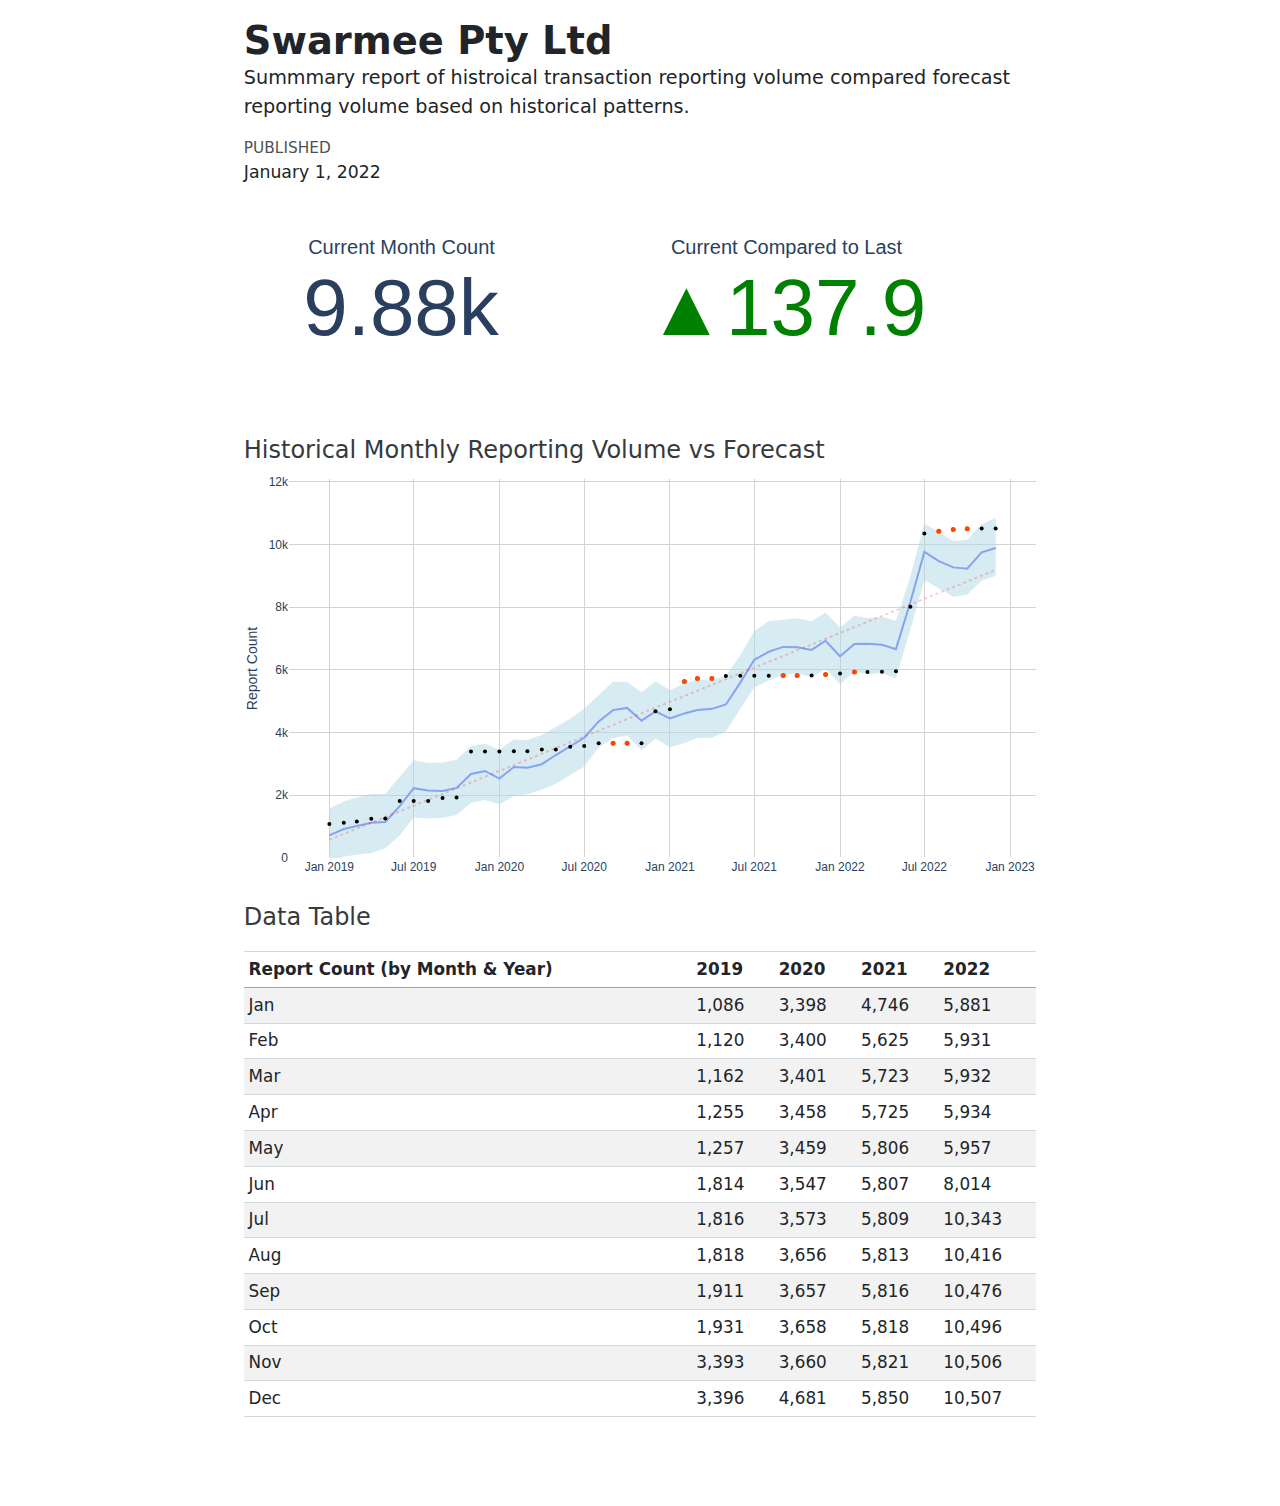
==== commit 69d3b4a4: "complete" ====
--- a/new/monday_morning.html
+++ b/new/monday_morning.html
@@ -3093,11 +3093,11 @@
 </header>
 
 
-<div id="cell-1" class="cell" data-execution_count="144">
+<div id="cell-1" class="cell" data-execution_count="147">
 <div class="cell-output cell-output-display">
-<div>                            <div id="6cb0637e-73f2-4c48-97ae-1f416ee2c1e2" class="plotly-graph-div" style="height:200px; width:100%;"></div>            <script type="text/javascript">                require(["plotly"], function(Plotly) {                    window.PLOTLYENV=window.PLOTLYENV || {};                                    if (document.getElementById("6cb0637e-73f2-4c48-97ae-1f416ee2c1e2")) {                    Plotly.newPlot(                        "6cb0637e-73f2-4c48-97ae-1f416ee2c1e2",                        [{"gauge":{"axis":{"visible":false}},"mode":"number","title":{"font":{"size":20},"text":"Current Month Count"},"value":15417.297136398354,"type":"indicator","domain":{"x":[0.0,0.45],"y":[0.0,1.0]}},{"delta":{"decreasing":{"color":"red"},"increasing":{"color":"red"},"reference":0},"mode":"delta","number":{"font":{"size":30}},"title":{"font":{"size":20},"text":"Current Compared to Last"},"value":-71.62717991167301,"type":"indicator","domain":{"x":[0.55,1.0],"y":[0.0,1.0]}}],                        {"template":{"data":{"histogram2dcontour":[{"type":"histogram2dcontour","colorbar":{"outlinewidth":0,"ticks":""},"colorscale":[[0.0,"#0d0887"],[0.1111111111111111,"#46039f"],[0.2222222222222222,"#7201a8"],[0.3333333333333333,"#9c179e"],[0.4444444444444444,"#bd3786"],[0.5555555555555556,"#d8576b"],[0.6666666666666666,"#ed7953"],[0.7777777777777778,"#fb9f3a"],[0.8888888888888888,"#fdca26"],[1.0,"#f0f921"]]}],"choropleth":[{"type":"choropleth","colorbar":{"outlinewidth":0,"ticks":""}}],"histogram2d":[{"type":"histogram2d","colorbar":{"outlinewidth":0,"ticks":""},"colorscale":[[0.0,"#0d0887"],[0.1111111111111111,"#46039f"],[0.2222222222222222,"#7201a8"],[0.3333333333333333,"#9c179e"],[0.4444444444444444,"#bd3786"],[0.5555555555555556,"#d8576b"],[0.6666666666666666,"#ed7953"],[0.7777777777777778,"#fb9f3a"],[0.8888888888888888,"#fdca26"],[1.0,"#f0f921"]]}],"heatmap":[{"type":"heatmap","colorbar":{"outlinewidth":0,"ticks":""},"colorscale":[[0.0,"#0d0887"],[0.1111111111111111,"#46039f"],[0.2222222222222222,"#7201a8"],[0.3333333333333333,"#9c179e"],[0.4444444444444444,"#bd3786"],[0.5555555555555556,"#d8576b"],[0.6666666666666666,"#ed7953"],[0.7777777777777778,"#fb9f3a"],[0.8888888888888888,"#fdca26"],[1.0,"#f0f921"]]}],"heatmapgl":[{"type":"heatmapgl","colorbar":{"outlinewidth":0,"ticks":""},"colorscale":[[0.0,"#0d0887"],[0.1111111111111111,"#46039f"],[0.2222222222222222,"#7201a8"],[0.3333333333333333,"#9c179e"],[0.4444444444444444,"#bd3786"],[0.5555555555555556,"#d8576b"],[0.6666666666666666,"#ed7953"],[0.7777777777777778,"#fb9f3a"],[0.8888888888888888,"#fdca26"],[1.0,"#f0f921"]]}],"contourcarpet":[{"type":"contourcarpet","colorbar":{"outlinewidth":0,"ticks":""}}],"contour":[{"type":"contour","colorbar":{"outlinewidth":0,"ticks":""},"colorscale":[[0.0,"#0d0887"],[0.1111111111111111,"#46039f"],[0.2222222222222222,"#7201a8"],[0.3333333333333333,"#9c179e"],[0.4444444444444444,"#bd3786"],[0.5555555555555556,"#d8576b"],[0.6666666666666666,"#ed7953"],[0.7777777777777778,"#fb9f3a"],[0.8888888888888888,"#fdca26"],[1.0,"#f0f921"]]}],"surface":[{"type":"surface","colorbar":{"outlinewidth":0,"ticks":""},"colorscale":[[0.0,"#0d0887"],[0.1111111111111111,"#46039f"],[0.2222222222222222,"#7201a8"],[0.3333333333333333,"#9c179e"],[0.4444444444444444,"#bd3786"],[0.5555555555555556,"#d8576b"],[0.6666666666666666,"#ed7953"],[0.7777777777777778,"#fb9f3a"],[0.8888888888888888,"#fdca26"],[1.0,"#f0f921"]]}],"mesh3d":[{"type":"mesh3d","colorbar":{"outlinewidth":0,"ticks":""}}],"scatter":[{"fillpattern":{"fillmode":"overlay","size":10,"solidity":0.2},"type":"scatter"}],"parcoords":[{"type":"parcoords","line":{"colorbar":{"outlinewidth":0,"ticks":""}}}],"scatterpolargl":[{"type":"scatterpolargl","marker":{"colorbar":{"outlinewidth":0,"ticks":""}}}],"bar":[{"error_x":{"color":"#2a3f5f"},"error_y":{"color":"#2a3f5f"},"marker":{"line":{"color":"#E5ECF6","width":0.5},"pattern":{"fillmode":"overlay","size":10,"solidity":0.2}},"type":"bar"}],"scattergeo":[{"type":"scattergeo","marker":{"colorbar":{"outlinewidth":0,"ticks":""}}}],"scatterpolar":[{"type":"scatterpolar","marker":{"colorbar":{"outlinewidth":0,"ticks":""}}}],"histogram":[{"marker":{"pattern":{"fillmode":"overlay","size":10,"solidity":0.2}},"type":"histogram"}],"scattergl":[{"type":"scattergl","marker":{"colorbar":{"outlinewidth":0,"ticks":""}}}],"scatter3d":[{"type":"scatter3d","line":{"colorbar":{"outlinewidth":0,"ticks":""}},"marker":{"colorbar":{"outlinewidth":0,"ticks":""}}}],"scattermapbox":[{"type":"scattermapbox","marker":{"colorbar":{"outlinewidth":0,"ticks":""}}}],"scatterternary":[{"type":"scatterternary","marker":{"colorbar":{"outlinewidth":0,"ticks":""}}}],"scattercarpet":[{"type":"scattercarpet","marker":{"colorbar":{"outlinewidth":0,"ticks":""}}}],"carpet":[{"aaxis":{"endlinecolor":"#2a3f5f","gridcolor":"white","linecolor":"white","minorgridcolor":"white","startlinecolor":"#2a3f5f"},"baxis":{"endlinecolor":"#2a3f5f","gridcolor":"white","linecolor":"white","minorgridcolor":"white","startlinecolor":"#2a3f5f"},"type":"carpet"}],"table":[{"cells":{"fill":{"color":"#EBF0F8"},"line":{"color":"white"}},"header":{"fill":{"color":"#C8D4E3"},"line":{"color":"white"}},"type":"table"}],"barpolar":[{"marker":{"line":{"color":"#E5ECF6","width":0.5},"pattern":{"fillmode":"overlay","size":10,"solidity":0.2}},"type":"barpolar"}],"pie":[{"automargin":true,"type":"pie"}]},"layout":{"autotypenumbers":"strict","colorway":["#636efa","#EF553B","#00cc96","#ab63fa","#FFA15A","#19d3f3","#FF6692","#B6E880","#FF97FF","#FECB52"],"font":{"color":"#2a3f5f"},"hovermode":"closest","hoverlabel":{"align":"left"},"paper_bgcolor":"white","plot_bgcolor":"#E5ECF6","polar":{"bgcolor":"#E5ECF6","angularaxis":{"gridcolor":"white","linecolor":"white","ticks":""},"radialaxis":{"gridcolor":"white","linecolor":"white","ticks":""}},"ternary":{"bgcolor":"#E5ECF6","aaxis":{"gridcolor":"white","linecolor":"white","ticks":""},"baxis":{"gridcolor":"white","linecolor":"white","ticks":""},"caxis":{"gridcolor":"white","linecolor":"white","ticks":""}},"coloraxis":{"colorbar":{"outlinewidth":0,"ticks":""}},"colorscale":{"sequential":[[0.0,"#0d0887"],[0.1111111111111111,"#46039f"],[0.2222222222222222,"#7201a8"],[0.3333333333333333,"#9c179e"],[0.4444444444444444,"#bd3786"],[0.5555555555555556,"#d8576b"],[0.6666666666666666,"#ed7953"],[0.7777777777777778,"#fb9f3a"],[0.8888888888888888,"#fdca26"],[1.0,"#f0f921"]],"sequentialminus":[[0.0,"#0d0887"],[0.1111111111111111,"#46039f"],[0.2222222222222222,"#7201a8"],[0.3333333333333333,"#9c179e"],[0.4444444444444444,"#bd3786"],[0.5555555555555556,"#d8576b"],[0.6666666666666666,"#ed7953"],[0.7777777777777778,"#fb9f3a"],[0.8888888888888888,"#fdca26"],[1.0,"#f0f921"]],"diverging":[[0,"#8e0152"],[0.1,"#c51b7d"],[0.2,"#de77ae"],[0.3,"#f1b6da"],[0.4,"#fde0ef"],[0.5,"#f7f7f7"],[0.6,"#e6f5d0"],[0.7,"#b8e186"],[0.8,"#7fbc41"],[0.9,"#4d9221"],[1,"#276419"]]},"xaxis":{"gridcolor":"white","linecolor":"white","ticks":"","title":{"standoff":15},"zerolinecolor":"white","automargin":true,"zerolinewidth":2},"yaxis":{"gridcolor":"white","linecolor":"white","ticks":"","title":{"standoff":15},"zerolinecolor":"white","automargin":true,"zerolinewidth":2},"scene":{"xaxis":{"backgroundcolor":"#E5ECF6","gridcolor":"white","linecolor":"white","showbackground":true,"ticks":"","zerolinecolor":"white","gridwidth":2},"yaxis":{"backgroundcolor":"#E5ECF6","gridcolor":"white","linecolor":"white","showbackground":true,"ticks":"","zerolinecolor":"white","gridwidth":2},"zaxis":{"backgroundcolor":"#E5ECF6","gridcolor":"white","linecolor":"white","showbackground":true,"ticks":"","zerolinecolor":"white","gridwidth":2}},"shapedefaults":{"line":{"color":"#2a3f5f"}},"annotationdefaults":{"arrowcolor":"#2a3f5f","arrowhead":0,"arrowwidth":1},"geo":{"bgcolor":"white","landcolor":"#E5ECF6","subunitcolor":"white","showland":true,"showlakes":true,"lakecolor":"white"},"title":{"x":0.05},"mapbox":{"style":"light"}}},"annotations":[{"font":{"size":16},"showarrow":false,"text":"Total Report Count","x":0.225,"xanchor":"center","xref":"paper","y":1.0,"yanchor":"bottom","yref":"paper"},{"font":{"size":16},"showarrow":false,"text":"Change in Monthly Reporting","x":0.775,"xanchor":"center","xref":"paper","y":1.0,"yanchor":"bottom","yref":"paper"}],"autosize":false,"margin":{"b":0,"l":0,"r":0,"t":0},"height":200},                        {"responsive": true}                    ).then(function(){
+<div>                            <div id="25aa7169-346f-48ff-a6eb-b9284854938a" class="plotly-graph-div" style="height:200px; width:100%;"></div>            <script type="text/javascript">                require(["plotly"], function(Plotly) {                    window.PLOTLYENV=window.PLOTLYENV || {};                                    if (document.getElementById("25aa7169-346f-48ff-a6eb-b9284854938a")) {                    Plotly.newPlot(                        "25aa7169-346f-48ff-a6eb-b9284854938a",                        [{"gauge":{"axis":{"visible":false}},"mode":"number","title":{"font":{"size":20},"text":"Current Month Count"},"value":9884.847973440901,"type":"indicator","domain":{"x":[0.0,0.45],"y":[0.0,1.0]}},{"delta":{"decreasing":{"color":"green"},"increasing":{"color":"green"},"reference":0},"mode":"delta","number":{"font":{"size":30}},"title":{"font":{"size":20},"text":"Current Compared to Last"},"value":137.92612257496694,"type":"indicator","domain":{"x":[0.55,1.0],"y":[0.0,1.0]}}],                        {"template":{"data":{"histogram2dcontour":[{"type":"histogram2dcontour","colorbar":{"outlinewidth":0,"ticks":""},"colorscale":[[0.0,"#0d0887"],[0.1111111111111111,"#46039f"],[0.2222222222222222,"#7201a8"],[0.3333333333333333,"#9c179e"],[0.4444444444444444,"#bd3786"],[0.5555555555555556,"#d8576b"],[0.6666666666666666,"#ed7953"],[0.7777777777777778,"#fb9f3a"],[0.8888888888888888,"#fdca26"],[1.0,"#f0f921"]]}],"choropleth":[{"type":"choropleth","colorbar":{"outlinewidth":0,"ticks":""}}],"histogram2d":[{"type":"histogram2d","colorbar":{"outlinewidth":0,"ticks":""},"colorscale":[[0.0,"#0d0887"],[0.1111111111111111,"#46039f"],[0.2222222222222222,"#7201a8"],[0.3333333333333333,"#9c179e"],[0.4444444444444444,"#bd3786"],[0.5555555555555556,"#d8576b"],[0.6666666666666666,"#ed7953"],[0.7777777777777778,"#fb9f3a"],[0.8888888888888888,"#fdca26"],[1.0,"#f0f921"]]}],"heatmap":[{"type":"heatmap","colorbar":{"outlinewidth":0,"ticks":""},"colorscale":[[0.0,"#0d0887"],[0.1111111111111111,"#46039f"],[0.2222222222222222,"#7201a8"],[0.3333333333333333,"#9c179e"],[0.4444444444444444,"#bd3786"],[0.5555555555555556,"#d8576b"],[0.6666666666666666,"#ed7953"],[0.7777777777777778,"#fb9f3a"],[0.8888888888888888,"#fdca26"],[1.0,"#f0f921"]]}],"heatmapgl":[{"type":"heatmapgl","colorbar":{"outlinewidth":0,"ticks":""},"colorscale":[[0.0,"#0d0887"],[0.1111111111111111,"#46039f"],[0.2222222222222222,"#7201a8"],[0.3333333333333333,"#9c179e"],[0.4444444444444444,"#bd3786"],[0.5555555555555556,"#d8576b"],[0.6666666666666666,"#ed7953"],[0.7777777777777778,"#fb9f3a"],[0.8888888888888888,"#fdca26"],[1.0,"#f0f921"]]}],"contourcarpet":[{"type":"contourcarpet","colorbar":{"outlinewidth":0,"ticks":""}}],"contour":[{"type":"contour","colorbar":{"outlinewidth":0,"ticks":""},"colorscale":[[0.0,"#0d0887"],[0.1111111111111111,"#46039f"],[0.2222222222222222,"#7201a8"],[0.3333333333333333,"#9c179e"],[0.4444444444444444,"#bd3786"],[0.5555555555555556,"#d8576b"],[0.6666666666666666,"#ed7953"],[0.7777777777777778,"#fb9f3a"],[0.8888888888888888,"#fdca26"],[1.0,"#f0f921"]]}],"surface":[{"type":"surface","colorbar":{"outlinewidth":0,"ticks":""},"colorscale":[[0.0,"#0d0887"],[0.1111111111111111,"#46039f"],[0.2222222222222222,"#7201a8"],[0.3333333333333333,"#9c179e"],[0.4444444444444444,"#bd3786"],[0.5555555555555556,"#d8576b"],[0.6666666666666666,"#ed7953"],[0.7777777777777778,"#fb9f3a"],[0.8888888888888888,"#fdca26"],[1.0,"#f0f921"]]}],"mesh3d":[{"type":"mesh3d","colorbar":{"outlinewidth":0,"ticks":""}}],"scatter":[{"fillpattern":{"fillmode":"overlay","size":10,"solidity":0.2},"type":"scatter"}],"parcoords":[{"type":"parcoords","line":{"colorbar":{"outlinewidth":0,"ticks":""}}}],"scatterpolargl":[{"type":"scatterpolargl","marker":{"colorbar":{"outlinewidth":0,"ticks":""}}}],"bar":[{"error_x":{"color":"#2a3f5f"},"error_y":{"color":"#2a3f5f"},"marker":{"line":{"color":"#E5ECF6","width":0.5},"pattern":{"fillmode":"overlay","size":10,"solidity":0.2}},"type":"bar"}],"scattergeo":[{"type":"scattergeo","marker":{"colorbar":{"outlinewidth":0,"ticks":""}}}],"scatterpolar":[{"type":"scatterpolar","marker":{"colorbar":{"outlinewidth":0,"ticks":""}}}],"histogram":[{"marker":{"pattern":{"fillmode":"overlay","size":10,"solidity":0.2}},"type":"histogram"}],"scattergl":[{"type":"scattergl","marker":{"colorbar":{"outlinewidth":0,"ticks":""}}}],"scatter3d":[{"type":"scatter3d","line":{"colorbar":{"outlinewidth":0,"ticks":""}},"marker":{"colorbar":{"outlinewidth":0,"ticks":""}}}],"scattermapbox":[{"type":"scattermapbox","marker":{"colorbar":{"outlinewidth":0,"ticks":""}}}],"scatterternary":[{"type":"scatterternary","marker":{"colorbar":{"outlinewidth":0,"ticks":""}}}],"scattercarpet":[{"type":"scattercarpet","marker":{"colorbar":{"outlinewidth":0,"ticks":""}}}],"carpet":[{"aaxis":{"endlinecolor":"#2a3f5f","gridcolor":"white","linecolor":"white","minorgridcolor":"white","startlinecolor":"#2a3f5f"},"baxis":{"endlinecolor":"#2a3f5f","gridcolor":"white","linecolor":"white","minorgridcolor":"white","startlinecolor":"#2a3f5f"},"type":"carpet"}],"table":[{"cells":{"fill":{"color":"#EBF0F8"},"line":{"color":"white"}},"header":{"fill":{"color":"#C8D4E3"},"line":{"color":"white"}},"type":"table"}],"barpolar":[{"marker":{"line":{"color":"#E5ECF6","width":0.5},"pattern":{"fillmode":"overlay","size":10,"solidity":0.2}},"type":"barpolar"}],"pie":[{"automargin":true,"type":"pie"}]},"layout":{"autotypenumbers":"strict","colorway":["#636efa","#EF553B","#00cc96","#ab63fa","#FFA15A","#19d3f3","#FF6692","#B6E880","#FF97FF","#FECB52"],"font":{"color":"#2a3f5f"},"hovermode":"closest","hoverlabel":{"align":"left"},"paper_bgcolor":"white","plot_bgcolor":"#E5ECF6","polar":{"bgcolor":"#E5ECF6","angularaxis":{"gridcolor":"white","linecolor":"white","ticks":""},"radialaxis":{"gridcolor":"white","linecolor":"white","ticks":""}},"ternary":{"bgcolor":"#E5ECF6","aaxis":{"gridcolor":"white","linecolor":"white","ticks":""},"baxis":{"gridcolor":"white","linecolor":"white","ticks":""},"caxis":{"gridcolor":"white","linecolor":"white","ticks":""}},"coloraxis":{"colorbar":{"outlinewidth":0,"ticks":""}},"colorscale":{"sequential":[[0.0,"#0d0887"],[0.1111111111111111,"#46039f"],[0.2222222222222222,"#7201a8"],[0.3333333333333333,"#9c179e"],[0.4444444444444444,"#bd3786"],[0.5555555555555556,"#d8576b"],[0.6666666666666666,"#ed7953"],[0.7777777777777778,"#fb9f3a"],[0.8888888888888888,"#fdca26"],[1.0,"#f0f921"]],"sequentialminus":[[0.0,"#0d0887"],[0.1111111111111111,"#46039f"],[0.2222222222222222,"#7201a8"],[0.3333333333333333,"#9c179e"],[0.4444444444444444,"#bd3786"],[0.5555555555555556,"#d8576b"],[0.6666666666666666,"#ed7953"],[0.7777777777777778,"#fb9f3a"],[0.8888888888888888,"#fdca26"],[1.0,"#f0f921"]],"diverging":[[0,"#8e0152"],[0.1,"#c51b7d"],[0.2,"#de77ae"],[0.3,"#f1b6da"],[0.4,"#fde0ef"],[0.5,"#f7f7f7"],[0.6,"#e6f5d0"],[0.7,"#b8e186"],[0.8,"#7fbc41"],[0.9,"#4d9221"],[1,"#276419"]]},"xaxis":{"gridcolor":"white","linecolor":"white","ticks":"","title":{"standoff":15},"zerolinecolor":"white","automargin":true,"zerolinewidth":2},"yaxis":{"gridcolor":"white","linecolor":"white","ticks":"","title":{"standoff":15},"zerolinecolor":"white","automargin":true,"zerolinewidth":2},"scene":{"xaxis":{"backgroundcolor":"#E5ECF6","gridcolor":"white","linecolor":"white","showbackground":true,"ticks":"","zerolinecolor":"white","gridwidth":2},"yaxis":{"backgroundcolor":"#E5ECF6","gridcolor":"white","linecolor":"white","showbackground":true,"ticks":"","zerolinecolor":"white","gridwidth":2},"zaxis":{"backgroundcolor":"#E5ECF6","gridcolor":"white","linecolor":"white","showbackground":true,"ticks":"","zerolinecolor":"white","gridwidth":2}},"shapedefaults":{"line":{"color":"#2a3f5f"}},"annotationdefaults":{"arrowcolor":"#2a3f5f","arrowhead":0,"arrowwidth":1},"geo":{"bgcolor":"white","landcolor":"#E5ECF6","subunitcolor":"white","showland":true,"showlakes":true,"lakecolor":"white"},"title":{"x":0.05},"mapbox":{"style":"light"}}},"annotations":[{"font":{"size":16},"showarrow":false,"text":"Total Report Count","x":0.225,"xanchor":"center","xref":"paper","y":1.0,"yanchor":"bottom","yref":"paper"},{"font":{"size":16},"showarrow":false,"text":"Change in Monthly Reporting","x":0.775,"xanchor":"center","xref":"paper","y":1.0,"yanchor":"bottom","yref":"paper"}],"autosize":false,"margin":{"b":0,"l":0,"r":0,"t":0},"height":200},                        {"responsive": true}                    ).then(function(){
                             
-var gd = document.getElementById('6cb0637e-73f2-4c48-97ae-1f416ee2c1e2');
+var gd = document.getElementById('25aa7169-346f-48ff-a6eb-b9284854938a');
 var x = new MutationObserver(function (mutations, observer) {{
         var display = window.getComputedStyle(gd).display;
         if (!display || display === 'none') {{
@@ -3122,13 +3122,13 @@
                         })                };                });            </script>        </div>
 </div>
 </div>
-<section id="historical-monthly-reporting-volume-vs-forecast" class="level4" data-number="0.0.1">
-<h4 data-number="0.0.1" class="anchored" data-anchor-id="historical-monthly-reporting-volume-vs-forecast"><span class="header-section-number">0.0.1</span> Historical Monthly Reporting Volume vs Forecast</h4>
-<div id="cell-3" class="cell" data-execution_count="145">
+<section id="historical-monthly-reporting-volume-vs-forecast" class="level4">
+<h4 class="anchored" data-anchor-id="historical-monthly-reporting-volume-vs-forecast">Historical Monthly Reporting Volume vs Forecast</h4>
+<div id="cell-3" class="cell" data-execution_count="148">
 <div class="cell-output cell-output-display">
-<div>                            <div id="fa24fddb-2bf1-42bf-9188-434fa9366640" class="plotly-graph-div" style="height:400px; width:100%;"></div>            <script type="text/javascript">                require(["plotly"], function(Plotly) {                    window.PLOTLYENV=window.PLOTLYENV || {};                                    if (document.getElementById("fa24fddb-2bf1-42bf-9188-434fa9366640")) {                    Plotly.newPlot(                        "fa24fddb-2bf1-42bf-9188-434fa9366640",                        [{"hovertemplate":"\u003cb\u003eDate\u003c\u002fb\u003e: %{x}\u003cbr\u003e\u003cb\u003eReport Count\u003c\u002fb\u003e: %{y}\u003cbr\u003e","mode":"lines","name":"Estimated","x":["2019-01-01T00:00:00","2019-02-01T00:00:00","2019-03-01T00:00:00","2019-04-01T00:00:00","2019-05-01T00:00:00","2019-06-01T00:00:00","2019-07-01T00:00:00","2019-08-01T00:00:00","2019-09-01T00:00:00","2019-10-01T00:00:00","2019-11-01T00:00:00","2019-12-01T00:00:00","2020-01-01T00:00:00","2020-02-01T00:00:00","2020-03-01T00:00:00","2020-04-01T00:00:00","2020-05-01T00:00:00","2020-06-01T00:00:00","2020-07-01T00:00:00","2020-08-01T00:00:00","2020-09-01T00:00:00","2020-10-01T00:00:00","2020-11-01T00:00:00","2020-12-01T00:00:00","2021-01-01T00:00:00","2021-02-01T00:00:00","2021-03-01T00:00:00","2021-04-01T00:00:00","2021-05-01T00:00:00","2021-06-01T00:00:00","2021-07-01T00:00:00","2021-08-01T00:00:00","2021-09-01T00:00:00","2021-10-01T00:00:00","2021-11-01T00:00:00","2021-12-01T00:00:00","2022-01-01T00:00:00","2022-02-01T00:00:00","2022-03-01T00:00:00","2022-04-01T00:00:00","2022-05-01T00:00:00","2022-06-01T00:00:00","2022-07-01T00:00:00","2022-08-01T00:00:00","2022-09-01T00:00:00","2022-10-01T00:00:00","2022-11-01T00:00:00","2022-12-01T00:00:00"],"y":[155.9660245071466,711.8306238861219,1179.426653250626,1648.5630628133931,2123.61679735659,2575.291517021062,3228.912395405146,3966.3154814955974,4112.221715720993,4559.568739689937,4973.240866868854,5338.099900017844,7648.584499388981,7586.17703895771,7893.779214538731,8390.077639090261,8651.351698112583,8986.376441646014,8939.263813974674,8813.17662192541,10109.310438574777,10072.037870563496,11293.835438548016,11445.330884184441,11057.223593965195,11313.384665232541,12168.134656163338,12147.929166085687,12041.664723409353,11975.516597173111,11910.168700059185,11849.890075516882,12577.75233707445,12535.196857641924,13502.650185388818,13541.299922732187,14569.257120306836,14394.104887458449,14743.017258282684,14488.089812312333,14401.955310903071,14271.085770205706,14699.907444535958,15185.462774177322,14981.831601659833,14963.377442372197,15488.924316310027,15417.297136398354],"type":"scatter"},{"hoverinfo":"none","line":{"width":0},"mode":"lines","name":"yhat_upper","showlegend":false,"x":["2019-01-01T00:00:00","2019-02-01T00:00:00","2019-03-01T00:00:00","2019-04-01T00:00:00","2019-05-01T00:00:00","2019-06-01T00:00:00","2019-07-01T00:00:00","2019-08-01T00:00:00","2019-09-01T00:00:00","2019-10-01T00:00:00","2019-11-01T00:00:00","2019-12-01T00:00:00","2020-01-01T00:00:00","2020-02-01T00:00:00","2020-03-01T00:00:00","2020-04-01T00:00:00","2020-05-01T00:00:00","2020-06-01T00:00:00","2020-07-01T00:00:00","2020-08-01T00:00:00","2020-09-01T00:00:00","2020-10-01T00:00:00","2020-11-01T00:00:00","2020-12-01T00:00:00","2021-01-01T00:00:00","2021-02-01T00:00:00","2021-03-01T00:00:00","2021-04-01T00:00:00","2021-05-01T00:00:00","2021-06-01T00:00:00","2021-07-01T00:00:00","2021-08-01T00:00:00","2021-09-01T00:00:00","2021-10-01T00:00:00","2021-11-01T00:00:00","2021-12-01T00:00:00","2022-01-01T00:00:00","2022-02-01T00:00:00","2022-03-01T00:00:00","2022-04-01T00:00:00","2022-05-01T00:00:00","2022-06-01T00:00:00","2022-07-01T00:00:00","2022-08-01T00:00:00","2022-09-01T00:00:00","2022-10-01T00:00:00","2022-11-01T00:00:00","2022-12-01T00:00:00"],"y":[1042.6869538931358,1540.0435619256664,2037.5965920982012,2481.492976816965,2960.88465651832,3420.293001305934,4057.803057151554,4797.056019730093,4881.194703639173,5460.652089388455,5760.8681139487335,6160.641460570488,8475.89486152726,8467.84154788671,8792.76792573398,9158.173172947574,9459.15645477702,9818.30044256459,9735.45651405053,9643.671768302926,10951.570049910513,11005.045778147578,12120.163495457662,12316.38785936195,11944.173758546225,12140.171745657022,13001.690317285504,13028.44209571064,12863.897470248847,12809.814036851745,12750.571096908074,12685.672354884751,13454.432706953876,13362.639632502767,14318.603449025846,14386.271420929554,15398.448937894284,15222.2252626756,15626.512145083121,15348.708121157422,15270.152636682322,15085.350866736684,15485.60311187833,15984.900933587927,15805.233896807606,15768.20398010283,16287.941264424264,16218.860121838128],"type":"scatter"},{"hoverinfo":"none","line":{"width":0},"mode":"lines","name":"yhat_lower","showlegend":false,"x":["2019-01-01T00:00:00","2019-02-01T00:00:00","2019-03-01T00:00:00","2019-04-01T00:00:00","2019-05-01T00:00:00","2019-06-01T00:00:00","2019-07-01T00:00:00","2019-08-01T00:00:00","2019-09-01T00:00:00","2019-10-01T00:00:00","2019-11-01T00:00:00","2019-12-01T00:00:00","2020-01-01T00:00:00","2020-02-01T00:00:00","2020-03-01T00:00:00","2020-04-01T00:00:00","2020-05-01T00:00:00","2020-06-01T00:00:00","2020-07-01T00:00:00","2020-08-01T00:00:00","2020-09-01T00:00:00","2020-10-01T00:00:00","2020-11-01T00:00:00","2020-12-01T00:00:00","2021-01-01T00:00:00","2021-02-01T00:00:00","2021-03-01T00:00:00","2021-04-01T00:00:00","2021-05-01T00:00:00","2021-06-01T00:00:00","2021-07-01T00:00:00","2021-08-01T00:00:00","2021-09-01T00:00:00","2021-10-01T00:00:00","2021-11-01T00:00:00","2021-12-01T00:00:00","2022-01-01T00:00:00","2022-02-01T00:00:00","2022-03-01T00:00:00","2022-04-01T00:00:00","2022-05-01T00:00:00","2022-06-01T00:00:00","2022-07-01T00:00:00","2022-08-01T00:00:00","2022-09-01T00:00:00","2022-10-01T00:00:00","2022-11-01T00:00:00","2022-12-01T00:00:00"],"y":[-672.2651415116575,-125.07867681245558,416.95881377522215,757.2800898232213,1268.7122674157258,1778.4932052828221,2335.4763162175495,3160.2968852762647,3263.691426510087,3711.0028724328076,4121.605601302776,4456.675493322242,6771.851699286888,6788.097019422723,7064.958105988339,7529.058452423348,7757.027277015134,8131.69303014831,8056.196602703326,7959.873098676861,9262.05878372496,9207.144877009317,10521.256121733628,10568.023855646883,10208.435593039572,10506.607493047157,11425.273606714853,11294.896684729847,11164.77226827618,11113.934373533604,11063.418155882546,10983.379501449257,11710.149080894013,11663.88040811813,12730.910367456881,12715.420375510883,13711.921292769952,13510.452122680786,13867.600638291642,13606.516284879355,13489.911305763313,13406.75654207596,13907.34516508485,14382.815481673479,14104.466661473976,14118.705394071254,14626.245218130547,14564.293467238795],"type":"scatter","fill":"tonexty","fillcolor":"rgba(173,216,230,0.5)"},{"hovertemplate":"\u003cb\u003eDate\u003c\u002fb\u003e: %{x}\u003cbr\u003e\u003cb\u003eReport Count\u003c\u002fb\u003e: %{y}\u003cbr\u003e","marker":{"color":"black","size":4},"mode":"markers","name":"Report Count","x":["2019-01-01T00:00:00","2019-02-01T00:00:00","2019-03-01T00:00:00","2019-04-01T00:00:00","2019-05-01T00:00:00","2019-06-01T00:00:00","2019-07-01T00:00:00","2019-08-01T00:00:00","2019-09-01T00:00:00","2019-10-01T00:00:00","2019-11-01T00:00:00","2019-12-01T00:00:00","2020-01-01T00:00:00","2020-02-01T00:00:00","2020-03-01T00:00:00","2020-04-01T00:00:00","2020-05-01T00:00:00","2020-06-01T00:00:00","2020-07-01T00:00:00","2020-08-01T00:00:00","2020-09-01T00:00:00","2020-10-01T00:00:00","2020-11-01T00:00:00","2020-12-01T00:00:00","2021-01-01T00:00:00","2021-02-01T00:00:00","2021-03-01T00:00:00","2021-04-01T00:00:00","2021-05-01T00:00:00","2021-06-01T00:00:00","2021-07-01T00:00:00","2021-08-01T00:00:00","2021-09-01T00:00:00","2021-10-01T00:00:00","2021-11-01T00:00:00","2021-12-01T00:00:00","2022-01-01T00:00:00","2022-02-01T00:00:00","2022-03-01T00:00:00","2022-04-01T00:00:00","2022-05-01T00:00:00","2022-06-01T00:00:00","2022-07-01T00:00:00","2022-08-01T00:00:00","2022-09-01T00:00:00","2022-10-01T00:00:00","2022-11-01T00:00:00","2022-12-01T00:00:00"],"y":[1024,1073,1074,1076,1077,1079,2552,4357,4401,4429,4442,4489,6943,6951,9327,9328,9363,9380,9479,9482,11300,11329,11338,11372,11427,11438,11439,11451,11455,11550,11620,11686,11732,11749,14475,14581,14639,14640,14642,14655,14676,14706,14792,14833,14864,14866,14870,14946],"type":"scatter"},{"hovertemplate":"\u003cb\u003eDate\u003c\u002fb\u003e: %{x}\u003cbr\u003e\u003cb\u003eReport Count\u003c\u002fb\u003e: %{y}\u003cbr\u003e","marker":{"color":"rgb(255, 69, 0)","size":5},"mode":"markers","name":"Report Count","x":["2019-05-01T00:00:00","2019-06-01T00:00:00","2020-03-01T00:00:00","2020-04-01T00:00:00","2020-09-01T00:00:00","2020-10-01T00:00:00","2021-11-01T00:00:00","2021-12-01T00:00:00"],"y":[1077,1079,9327,9328,11300,11329,14475,14581],"type":"scatter"},{"hoverinfo":"none","line":{"color":"rgba(255,0,0,0.2)","dash":"dot"},"mode":"lines","name":"Regression Line","x":["2019-01-01","2019-02-01","2019-03-01","2019-04-01","2019-05-01","2019-06-01","2019-07-01","2019-08-01","2019-09-01","2019-10-01","2019-11-01","2019-12-01","2020-01-01","2020-02-01","2020-03-01","2020-04-01","2020-05-01","2020-06-01","2020-07-01","2020-08-01","2020-09-01","2020-10-01","2020-11-01","2020-12-01","2021-01-01","2021-02-01","2021-03-01","2021-04-01","2021-05-01","2021-06-01","2021-07-01","2021-08-01","2021-09-01","2021-10-01","2021-11-01","2021-12-01","2022-01-01","2022-02-01","2022-03-01","2022-04-01","2022-05-01","2022-06-01","2022-07-01","2022-08-01","2022-09-01","2022-10-01","2022-11-01","2022-12-01"],"y":[2221.381817223999,2548.28938021505,2843.5607274327776,3170.4682904237998,3486.830448157096,3813.738011148118,4130.100168881414,4457.007731872436,4783.915294863487,5100.277452596754,5427.1850155878055,5743.5471733210725,6070.454736312124,6397.362299303175,6703.179051778658,7030.086614769709,7346.448772502976,7673.356335494027,7989.718493227294,8316.626056218345,8643.533619209396,8959.895776942663,9286.803339933715,9603.165497666982,9930.073060658033,10256.980623649055,10552.251970866782,10879.159533857834,11195.5216915911,11522.429254582152,11838.791412315419,12165.69897530647,12492.606538297521,12808.968696030788,13135.87625902181,13452.238416755106,13779.145979746128,14106.05354273718,14401.324889954907,14728.232452945958,15044.594610679225,15371.502173670277,15687.864331403543,16014.771894394595,16341.679457385617,16658.041615118913,16984.949178109935,17301.311335843202],"type":"scatter"}],                        {"template":{"data":{"histogram2dcontour":[{"type":"histogram2dcontour","colorbar":{"outlinewidth":0,"ticks":""},"colorscale":[[0.0,"#0d0887"],[0.1111111111111111,"#46039f"],[0.2222222222222222,"#7201a8"],[0.3333333333333333,"#9c179e"],[0.4444444444444444,"#bd3786"],[0.5555555555555556,"#d8576b"],[0.6666666666666666,"#ed7953"],[0.7777777777777778,"#fb9f3a"],[0.8888888888888888,"#fdca26"],[1.0,"#f0f921"]]}],"choropleth":[{"type":"choropleth","colorbar":{"outlinewidth":0,"ticks":""}}],"histogram2d":[{"type":"histogram2d","colorbar":{"outlinewidth":0,"ticks":""},"colorscale":[[0.0,"#0d0887"],[0.1111111111111111,"#46039f"],[0.2222222222222222,"#7201a8"],[0.3333333333333333,"#9c179e"],[0.4444444444444444,"#bd3786"],[0.5555555555555556,"#d8576b"],[0.6666666666666666,"#ed7953"],[0.7777777777777778,"#fb9f3a"],[0.8888888888888888,"#fdca26"],[1.0,"#f0f921"]]}],"heatmap":[{"type":"heatmap","colorbar":{"outlinewidth":0,"ticks":""},"colorscale":[[0.0,"#0d0887"],[0.1111111111111111,"#46039f"],[0.2222222222222222,"#7201a8"],[0.3333333333333333,"#9c179e"],[0.4444444444444444,"#bd3786"],[0.5555555555555556,"#d8576b"],[0.6666666666666666,"#ed7953"],[0.7777777777777778,"#fb9f3a"],[0.8888888888888888,"#fdca26"],[1.0,"#f0f921"]]}],"heatmapgl":[{"type":"heatmapgl","colorbar":{"outlinewidth":0,"ticks":""},"colorscale":[[0.0,"#0d0887"],[0.1111111111111111,"#46039f"],[0.2222222222222222,"#7201a8"],[0.3333333333333333,"#9c179e"],[0.4444444444444444,"#bd3786"],[0.5555555555555556,"#d8576b"],[0.6666666666666666,"#ed7953"],[0.7777777777777778,"#fb9f3a"],[0.8888888888888888,"#fdca26"],[1.0,"#f0f921"]]}],"contourcarpet":[{"type":"contourcarpet","colorbar":{"outlinewidth":0,"ticks":""}}],"contour":[{"type":"contour","colorbar":{"outlinewidth":0,"ticks":""},"colorscale":[[0.0,"#0d0887"],[0.1111111111111111,"#46039f"],[0.2222222222222222,"#7201a8"],[0.3333333333333333,"#9c179e"],[0.4444444444444444,"#bd3786"],[0.5555555555555556,"#d8576b"],[0.6666666666666666,"#ed7953"],[0.7777777777777778,"#fb9f3a"],[0.8888888888888888,"#fdca26"],[1.0,"#f0f921"]]}],"surface":[{"type":"surface","colorbar":{"outlinewidth":0,"ticks":""},"colorscale":[[0.0,"#0d0887"],[0.1111111111111111,"#46039f"],[0.2222222222222222,"#7201a8"],[0.3333333333333333,"#9c179e"],[0.4444444444444444,"#bd3786"],[0.5555555555555556,"#d8576b"],[0.6666666666666666,"#ed7953"],[0.7777777777777778,"#fb9f3a"],[0.8888888888888888,"#fdca26"],[1.0,"#f0f921"]]}],"mesh3d":[{"type":"mesh3d","colorbar":{"outlinewidth":0,"ticks":""}}],"scatter":[{"fillpattern":{"fillmode":"overlay","size":10,"solidity":0.2},"type":"scatter"}],"parcoords":[{"type":"parcoords","line":{"colorbar":{"outlinewidth":0,"ticks":""}}}],"scatterpolargl":[{"type":"scatterpolargl","marker":{"colorbar":{"outlinewidth":0,"ticks":""}}}],"bar":[{"error_x":{"color":"#2a3f5f"},"error_y":{"color":"#2a3f5f"},"marker":{"line":{"color":"#E5ECF6","width":0.5},"pattern":{"fillmode":"overlay","size":10,"solidity":0.2}},"type":"bar"}],"scattergeo":[{"type":"scattergeo","marker":{"colorbar":{"outlinewidth":0,"ticks":""}}}],"scatterpolar":[{"type":"scatterpolar","marker":{"colorbar":{"outlinewidth":0,"ticks":""}}}],"histogram":[{"marker":{"pattern":{"fillmode":"overlay","size":10,"solidity":0.2}},"type":"histogram"}],"scattergl":[{"type":"scattergl","marker":{"colorbar":{"outlinewidth":0,"ticks":""}}}],"scatter3d":[{"type":"scatter3d","line":{"colorbar":{"outlinewidth":0,"ticks":""}},"marker":{"colorbar":{"outlinewidth":0,"ticks":""}}}],"scattermapbox":[{"type":"scattermapbox","marker":{"colorbar":{"outlinewidth":0,"ticks":""}}}],"scatterternary":[{"type":"scatterternary","marker":{"colorbar":{"outlinewidth":0,"ticks":""}}}],"scattercarpet":[{"type":"scattercarpet","marker":{"colorbar":{"outlinewidth":0,"ticks":""}}}],"carpet":[{"aaxis":{"endlinecolor":"#2a3f5f","gridcolor":"white","linecolor":"white","minorgridcolor":"white","startlinecolor":"#2a3f5f"},"baxis":{"endlinecolor":"#2a3f5f","gridcolor":"white","linecolor":"white","minorgridcolor":"white","startlinecolor":"#2a3f5f"},"type":"carpet"}],"table":[{"cells":{"fill":{"color":"#EBF0F8"},"line":{"color":"white"}},"header":{"fill":{"color":"#C8D4E3"},"line":{"color":"white"}},"type":"table"}],"barpolar":[{"marker":{"line":{"color":"#E5ECF6","width":0.5},"pattern":{"fillmode":"overlay","size":10,"solidity":0.2}},"type":"barpolar"}],"pie":[{"automargin":true,"type":"pie"}]},"layout":{"autotypenumbers":"strict","colorway":["#636efa","#EF553B","#00cc96","#ab63fa","#FFA15A","#19d3f3","#FF6692","#B6E880","#FF97FF","#FECB52"],"font":{"color":"#2a3f5f"},"hovermode":"closest","hoverlabel":{"align":"left"},"paper_bgcolor":"white","plot_bgcolor":"#E5ECF6","polar":{"bgcolor":"#E5ECF6","angularaxis":{"gridcolor":"white","linecolor":"white","ticks":""},"radialaxis":{"gridcolor":"white","linecolor":"white","ticks":""}},"ternary":{"bgcolor":"#E5ECF6","aaxis":{"gridcolor":"white","linecolor":"white","ticks":""},"baxis":{"gridcolor":"white","linecolor":"white","ticks":""},"caxis":{"gridcolor":"white","linecolor":"white","ticks":""}},"coloraxis":{"colorbar":{"outlinewidth":0,"ticks":""}},"colorscale":{"sequential":[[0.0,"#0d0887"],[0.1111111111111111,"#46039f"],[0.2222222222222222,"#7201a8"],[0.3333333333333333,"#9c179e"],[0.4444444444444444,"#bd3786"],[0.5555555555555556,"#d8576b"],[0.6666666666666666,"#ed7953"],[0.7777777777777778,"#fb9f3a"],[0.8888888888888888,"#fdca26"],[1.0,"#f0f921"]],"sequentialminus":[[0.0,"#0d0887"],[0.1111111111111111,"#46039f"],[0.2222222222222222,"#7201a8"],[0.3333333333333333,"#9c179e"],[0.4444444444444444,"#bd3786"],[0.5555555555555556,"#d8576b"],[0.6666666666666666,"#ed7953"],[0.7777777777777778,"#fb9f3a"],[0.8888888888888888,"#fdca26"],[1.0,"#f0f921"]],"diverging":[[0,"#8e0152"],[0.1,"#c51b7d"],[0.2,"#de77ae"],[0.3,"#f1b6da"],[0.4,"#fde0ef"],[0.5,"#f7f7f7"],[0.6,"#e6f5d0"],[0.7,"#b8e186"],[0.8,"#7fbc41"],[0.9,"#4d9221"],[1,"#276419"]]},"xaxis":{"gridcolor":"white","linecolor":"white","ticks":"","title":{"standoff":15},"zerolinecolor":"white","automargin":true,"zerolinewidth":2},"yaxis":{"gridcolor":"white","linecolor":"white","ticks":"","title":{"standoff":15},"zerolinecolor":"white","automargin":true,"zerolinewidth":2},"scene":{"xaxis":{"backgroundcolor":"#E5ECF6","gridcolor":"white","linecolor":"white","showbackground":true,"ticks":"","zerolinecolor":"white","gridwidth":2},"yaxis":{"backgroundcolor":"#E5ECF6","gridcolor":"white","linecolor":"white","showbackground":true,"ticks":"","zerolinecolor":"white","gridwidth":2},"zaxis":{"backgroundcolor":"#E5ECF6","gridcolor":"white","linecolor":"white","showbackground":true,"ticks":"","zerolinecolor":"white","gridwidth":2}},"shapedefaults":{"line":{"color":"#2a3f5f"}},"annotationdefaults":{"arrowcolor":"#2a3f5f","arrowhead":0,"arrowwidth":1},"geo":{"bgcolor":"white","landcolor":"#E5ECF6","subunitcolor":"white","showland":true,"showlakes":true,"lakecolor":"white"},"title":{"x":0.05},"mapbox":{"style":"light"}}},"plot_bgcolor":"white","yaxis":{"range":[0,17187.9],"gridcolor":"lightgrey","title":{"text":"Report Count"}},"xaxis":{"gridcolor":"lightgrey"},"height":400,"margin":{"b":5,"l":0,"r":0,"t":5},"showlegend":false},                        {"responsive": true}                    ).then(function(){
+<div>                            <div id="b0ce772b-a9ab-49f0-9e23-3c6cec0a580d" class="plotly-graph-div" style="height:400px; width:100%;"></div>            <script type="text/javascript">                require(["plotly"], function(Plotly) {                    window.PLOTLYENV=window.PLOTLYENV || {};                                    if (document.getElementById("b0ce772b-a9ab-49f0-9e23-3c6cec0a580d")) {                    Plotly.newPlot(                        "b0ce772b-a9ab-49f0-9e23-3c6cec0a580d",                        [{"hovertemplate":"\u003cb\u003eDate\u003c\u002fb\u003e: %{x}\u003cbr\u003e\u003cb\u003eReport Count\u003c\u002fb\u003e: %{y}\u003cbr\u003e","mode":"lines","name":"Estimated","x":["2019-01-01T00:00:00","2019-02-01T00:00:00","2019-03-01T00:00:00","2019-04-01T00:00:00","2019-05-01T00:00:00","2019-06-01T00:00:00","2019-07-01T00:00:00","2019-08-01T00:00:00","2019-09-01T00:00:00","2019-10-01T00:00:00","2019-11-01T00:00:00","2019-12-01T00:00:00","2020-01-01T00:00:00","2020-02-01T00:00:00","2020-03-01T00:00:00","2020-04-01T00:00:00","2020-05-01T00:00:00","2020-06-01T00:00:00","2020-07-01T00:00:00","2020-08-01T00:00:00","2020-09-01T00:00:00","2020-10-01T00:00:00","2020-11-01T00:00:00","2020-12-01T00:00:00","2021-01-01T00:00:00","2021-02-01T00:00:00","2021-03-01T00:00:00","2021-04-01T00:00:00","2021-05-01T00:00:00","2021-06-01T00:00:00","2021-07-01T00:00:00","2021-08-01T00:00:00","2021-09-01T00:00:00","2021-10-01T00:00:00","2021-11-01T00:00:00","2021-12-01T00:00:00","2022-01-01T00:00:00","2022-02-01T00:00:00","2022-03-01T00:00:00","2022-04-01T00:00:00","2022-05-01T00:00:00","2022-06-01T00:00:00","2022-07-01T00:00:00","2022-08-01T00:00:00","2022-09-01T00:00:00","2022-10-01T00:00:00","2022-11-01T00:00:00","2022-12-01T00:00:00"],"y":[722.4436751245503,924.2330767664115,1021.7749585139035,1124.5442490513483,1148.977976691724,1651.1073726930288,2226.1263131525693,2153.818219909216,2136.1715125961096,2234.855621962065,2678.3742748831523,2774.196936811008,2533.2485443522855,2901.2456300712934,2879.7345904463527,2990.3963411873256,3282.706037727779,3564.346459240262,3834.430653164089,4354.62325636457,4714.251943206226,4785.307757972036,4379.1799417006705,4671.500646632726,4449.391627515983,4609.2186795379,4720.441123318625,4754.572803694356,4894.536302051618,5590.944304426433,6318.81760704718,6574.614185156922,6729.55304026361,6721.350916017928,6634.002710153199,6927.362149693433,6431.049950574748,6820.839421692019,6830.6971187698955,6796.88829675045,6659.090444864348,8164.10487699906,9758.479904189631,9462.947350664777,9265.285945248335,9224.280961256947,9746.921850865934,9884.847973440901],"type":"scatter"},{"hoverinfo":"none","line":{"width":0},"mode":"lines","name":"yhat_upper","showlegend":false,"x":["2019-01-01T00:00:00","2019-02-01T00:00:00","2019-03-01T00:00:00","2019-04-01T00:00:00","2019-05-01T00:00:00","2019-06-01T00:00:00","2019-07-01T00:00:00","2019-08-01T00:00:00","2019-09-01T00:00:00","2019-10-01T00:00:00","2019-11-01T00:00:00","2019-12-01T00:00:00","2020-01-01T00:00:00","2020-02-01T00:00:00","2020-03-01T00:00:00","2020-04-01T00:00:00","2020-05-01T00:00:00","2020-06-01T00:00:00","2020-07-01T00:00:00","2020-08-01T00:00:00","2020-09-01T00:00:00","2020-10-01T00:00:00","2020-11-01T00:00:00","2020-12-01T00:00:00","2021-01-01T00:00:00","2021-02-01T00:00:00","2021-03-01T00:00:00","2021-04-01T00:00:00","2021-05-01T00:00:00","2021-06-01T00:00:00","2021-07-01T00:00:00","2021-08-01T00:00:00","2021-09-01T00:00:00","2021-10-01T00:00:00","2021-11-01T00:00:00","2021-12-01T00:00:00","2022-01-01T00:00:00","2022-02-01T00:00:00","2022-03-01T00:00:00","2022-04-01T00:00:00","2022-05-01T00:00:00","2022-06-01T00:00:00","2022-07-01T00:00:00","2022-08-01T00:00:00","2022-09-01T00:00:00","2022-10-01T00:00:00","2022-11-01T00:00:00","2022-12-01T00:00:00"],"y":[1580.2250385088548,1798.9241408189619,1927.4543004903298,2041.036665422071,2039.3724213346663,2572.293081007314,3118.979092318052,3030.0652290942357,3042.8717974415604,3133.9718392412906,3567.4090154535356,3645.067173597849,3444.851914693253,3779.431662279359,3765.418084445297,3920.0945059349083,4179.159657981555,4440.325429222945,4754.498938941351,5206.585634255603,5629.426573131743,5612.799744614845,5284.588707922609,5624.8275509617615,5348.04460836125,5561.097100470866,5679.851260081017,5659.887036129029,5815.366016330554,6458.364636647649,7237.0443571264,7547.825838343874,7595.714787096933,7646.864343061117,7545.931243305093,7823.396319254905,7347.062615375963,7723.2792073333485,7646.330890395036,7689.17761835932,7561.88353347463,8986.360431132158,10666.710195270192,10372.142001223187,10102.745422628746,10142.986628287903,10640.527759027533,10843.191070121095],"type":"scatter"},{"hoverinfo":"none","line":{"width":0},"mode":"lines","name":"yhat_lower","showlegend":false,"x":["2019-01-01T00:00:00","2019-02-01T00:00:00","2019-03-01T00:00:00","2019-04-01T00:00:00","2019-05-01T00:00:00","2019-06-01T00:00:00","2019-07-01T00:00:00","2019-08-01T00:00:00","2019-09-01T00:00:00","2019-10-01T00:00:00","2019-11-01T00:00:00","2019-12-01T00:00:00","2020-01-01T00:00:00","2020-02-01T00:00:00","2020-03-01T00:00:00","2020-04-01T00:00:00","2020-05-01T00:00:00","2020-06-01T00:00:00","2020-07-01T00:00:00","2020-08-01T00:00:00","2020-09-01T00:00:00","2020-10-01T00:00:00","2020-11-01T00:00:00","2020-12-01T00:00:00","2021-01-01T00:00:00","2021-02-01T00:00:00","2021-03-01T00:00:00","2021-04-01T00:00:00","2021-05-01T00:00:00","2021-06-01T00:00:00","2021-07-01T00:00:00","2021-08-01T00:00:00","2021-09-01T00:00:00","2021-10-01T00:00:00","2021-11-01T00:00:00","2021-12-01T00:00:00","2022-01-01T00:00:00","2022-02-01T00:00:00","2022-03-01T00:00:00","2022-04-01T00:00:00","2022-05-01T00:00:00","2022-06-01T00:00:00","2022-07-01T00:00:00","2022-08-01T00:00:00","2022-09-01T00:00:00","2022-10-01T00:00:00","2022-11-01T00:00:00","2022-12-01T00:00:00"],"y":[-217.62079060264628,50.80957002441305,101.7345199698065,157.67426181086034,308.4208125124169,723.4033824877259,1294.3404109994674,1262.1060093076385,1279.3019620166322,1371.7981454510302,1761.3781943332622,1845.7959517245158,1715.0154065112529,1973.9092642330743,2030.9195010746585,2177.8483576046456,2363.6155389623023,2655.8563195993165,2920.1474150201243,3522.2148250702357,3825.5079277755713,3905.430070732843,3437.1617986667784,3806.373816868786,3534.6336472966345,3665.593054709904,3826.5279664820596,3834.6616193218783,4030.6500474297886,4761.4067977358145,5443.513461035211,5660.151054872749,5835.381437212228,5878.7599301184955,5773.613320003209,6023.942776760781,5542.842914412736,5943.221415981702,5857.049707726438,5894.860205273159,5718.9980870820145,7288.718446673445,8863.842902348088,8599.54603487853,8327.804334898174,8392.800994258661,8837.970351927594,8998.572466469881],"type":"scatter","fill":"tonexty","fillcolor":"rgba(173,216,230,0.5)"},{"hovertemplate":"\u003cb\u003eDate\u003c\u002fb\u003e: %{x}\u003cbr\u003e\u003cb\u003eReport Count\u003c\u002fb\u003e: %{y}\u003cbr\u003e","marker":{"color":"black","size":4},"mode":"markers","name":"Report Count","x":["2019-01-01T00:00:00","2019-02-01T00:00:00","2019-03-01T00:00:00","2019-04-01T00:00:00","2019-05-01T00:00:00","2019-06-01T00:00:00","2019-07-01T00:00:00","2019-08-01T00:00:00","2019-09-01T00:00:00","2019-10-01T00:00:00","2019-11-01T00:00:00","2019-12-01T00:00:00","2020-01-01T00:00:00","2020-02-01T00:00:00","2020-03-01T00:00:00","2020-04-01T00:00:00","2020-05-01T00:00:00","2020-06-01T00:00:00","2020-07-01T00:00:00","2020-08-01T00:00:00","2020-09-01T00:00:00","2020-10-01T00:00:00","2020-11-01T00:00:00","2020-12-01T00:00:00","2021-01-01T00:00:00","2021-02-01T00:00:00","2021-03-01T00:00:00","2021-04-01T00:00:00","2021-05-01T00:00:00","2021-06-01T00:00:00","2021-07-01T00:00:00","2021-08-01T00:00:00","2021-09-01T00:00:00","2021-10-01T00:00:00","2021-11-01T00:00:00","2021-12-01T00:00:00","2022-01-01T00:00:00","2022-02-01T00:00:00","2022-03-01T00:00:00","2022-04-01T00:00:00","2022-05-01T00:00:00","2022-06-01T00:00:00","2022-07-01T00:00:00","2022-08-01T00:00:00","2022-09-01T00:00:00","2022-10-01T00:00:00","2022-11-01T00:00:00","2022-12-01T00:00:00"],"y":[1086,1120,1162,1255,1257,1814,1816,1818,1911,1931,3393,3396,3398,3400,3401,3458,3459,3547,3573,3656,3657,3658,3660,4681,4746,5625,5723,5725,5806,5807,5809,5813,5816,5818,5821,5850,5881,5931,5932,5934,5957,8014,10343,10416,10476,10496,10506,10507],"type":"scatter"},{"hovertemplate":"\u003cb\u003eDate\u003c\u002fb\u003e: %{x}\u003cbr\u003e\u003cb\u003eReport Count\u003c\u002fb\u003e: %{y}\u003cbr\u003e","marker":{"color":"rgb(255, 69, 0)","size":5},"mode":"markers","name":"Report Count","x":["2020-09-01T00:00:00","2020-10-01T00:00:00","2021-02-01T00:00:00","2021-03-01T00:00:00","2021-04-01T00:00:00","2021-09-01T00:00:00","2021-10-01T00:00:00","2021-12-01T00:00:00","2022-02-01T00:00:00","2022-08-01T00:00:00","2022-09-01T00:00:00","2022-10-01T00:00:00"],"y":[3657,3658,5625,5723,5725,5816,5818,5850,5931,10416,10476,10496],"type":"scatter"},{"hoverinfo":"none","line":{"color":"rgba(255,0,0,0.2)","dash":"dot"},"mode":"lines","name":"Regression Line","x":["2019-01-01","2019-02-01","2019-03-01","2019-04-01","2019-05-01","2019-06-01","2019-07-01","2019-08-01","2019-09-01","2019-10-01","2019-11-01","2019-12-01","2020-01-01","2020-02-01","2020-03-01","2020-04-01","2020-05-01","2020-06-01","2020-07-01","2020-08-01","2020-09-01","2020-10-01","2020-11-01","2020-12-01","2021-01-01","2021-02-01","2021-03-01","2021-04-01","2021-05-01","2021-06-01","2021-07-01","2021-08-01","2021-09-01","2021-10-01","2021-11-01","2021-12-01","2022-01-01","2022-02-01","2022-03-01","2022-04-01","2022-05-01","2022-06-01","2022-07-01","2022-08-01","2022-09-01","2022-10-01","2022-11-01","2022-12-01"],"y":[580.0227643336257,766.5485944120883,935.0235377087665,1121.5493677872291,1302.0582356050872,1488.5840656835499,1669.0929335014225,1855.6187635798851,2042.1445936583332,2222.653461476206,2409.1792915546685,2589.6881593725266,2776.213989450989,2962.739819529452,3137.23172508672,3323.7575551651826,3504.2664229830407,3690.7922530615033,3871.301120879376,4057.8269509578386,4244.352781036301,4424.861648854159,4611.387478932622,4791.89634675048,4978.422176828943,5164.948006907405,5333.4229502040835,5519.948780282546,5700.457648100404,5886.983478178867,6067.492345996725,6254.0181760751875,6440.54400615365,6621.052873971523,6807.578704049985,6988.0875718678435,7174.613401946306,7361.139232024769,7529.614175321432,7716.140005399895,7896.648873217768,8083.17470329623,8263.683571114088,8450.209401192551,8636.735231271014,8817.244099088872,9003.769929167334,9184.278796985207],"type":"scatter"}],                        {"template":{"data":{"histogram2dcontour":[{"type":"histogram2dcontour","colorbar":{"outlinewidth":0,"ticks":""},"colorscale":[[0.0,"#0d0887"],[0.1111111111111111,"#46039f"],[0.2222222222222222,"#7201a8"],[0.3333333333333333,"#9c179e"],[0.4444444444444444,"#bd3786"],[0.5555555555555556,"#d8576b"],[0.6666666666666666,"#ed7953"],[0.7777777777777778,"#fb9f3a"],[0.8888888888888888,"#fdca26"],[1.0,"#f0f921"]]}],"choropleth":[{"type":"choropleth","colorbar":{"outlinewidth":0,"ticks":""}}],"histogram2d":[{"type":"histogram2d","colorbar":{"outlinewidth":0,"ticks":""},"colorscale":[[0.0,"#0d0887"],[0.1111111111111111,"#46039f"],[0.2222222222222222,"#7201a8"],[0.3333333333333333,"#9c179e"],[0.4444444444444444,"#bd3786"],[0.5555555555555556,"#d8576b"],[0.6666666666666666,"#ed7953"],[0.7777777777777778,"#fb9f3a"],[0.8888888888888888,"#fdca26"],[1.0,"#f0f921"]]}],"heatmap":[{"type":"heatmap","colorbar":{"outlinewidth":0,"ticks":""},"colorscale":[[0.0,"#0d0887"],[0.1111111111111111,"#46039f"],[0.2222222222222222,"#7201a8"],[0.3333333333333333,"#9c179e"],[0.4444444444444444,"#bd3786"],[0.5555555555555556,"#d8576b"],[0.6666666666666666,"#ed7953"],[0.7777777777777778,"#fb9f3a"],[0.8888888888888888,"#fdca26"],[1.0,"#f0f921"]]}],"heatmapgl":[{"type":"heatmapgl","colorbar":{"outlinewidth":0,"ticks":""},"colorscale":[[0.0,"#0d0887"],[0.1111111111111111,"#46039f"],[0.2222222222222222,"#7201a8"],[0.3333333333333333,"#9c179e"],[0.4444444444444444,"#bd3786"],[0.5555555555555556,"#d8576b"],[0.6666666666666666,"#ed7953"],[0.7777777777777778,"#fb9f3a"],[0.8888888888888888,"#fdca26"],[1.0,"#f0f921"]]}],"contourcarpet":[{"type":"contourcarpet","colorbar":{"outlinewidth":0,"ticks":""}}],"contour":[{"type":"contour","colorbar":{"outlinewidth":0,"ticks":""},"colorscale":[[0.0,"#0d0887"],[0.1111111111111111,"#46039f"],[0.2222222222222222,"#7201a8"],[0.3333333333333333,"#9c179e"],[0.4444444444444444,"#bd3786"],[0.5555555555555556,"#d8576b"],[0.6666666666666666,"#ed7953"],[0.7777777777777778,"#fb9f3a"],[0.8888888888888888,"#fdca26"],[1.0,"#f0f921"]]}],"surface":[{"type":"surface","colorbar":{"outlinewidth":0,"ticks":""},"colorscale":[[0.0,"#0d0887"],[0.1111111111111111,"#46039f"],[0.2222222222222222,"#7201a8"],[0.3333333333333333,"#9c179e"],[0.4444444444444444,"#bd3786"],[0.5555555555555556,"#d8576b"],[0.6666666666666666,"#ed7953"],[0.7777777777777778,"#fb9f3a"],[0.8888888888888888,"#fdca26"],[1.0,"#f0f921"]]}],"mesh3d":[{"type":"mesh3d","colorbar":{"outlinewidth":0,"ticks":""}}],"scatter":[{"fillpattern":{"fillmode":"overlay","size":10,"solidity":0.2},"type":"scatter"}],"parcoords":[{"type":"parcoords","line":{"colorbar":{"outlinewidth":0,"ticks":""}}}],"scatterpolargl":[{"type":"scatterpolargl","marker":{"colorbar":{"outlinewidth":0,"ticks":""}}}],"bar":[{"error_x":{"color":"#2a3f5f"},"error_y":{"color":"#2a3f5f"},"marker":{"line":{"color":"#E5ECF6","width":0.5},"pattern":{"fillmode":"overlay","size":10,"solidity":0.2}},"type":"bar"}],"scattergeo":[{"type":"scattergeo","marker":{"colorbar":{"outlinewidth":0,"ticks":""}}}],"scatterpolar":[{"type":"scatterpolar","marker":{"colorbar":{"outlinewidth":0,"ticks":""}}}],"histogram":[{"marker":{"pattern":{"fillmode":"overlay","size":10,"solidity":0.2}},"type":"histogram"}],"scattergl":[{"type":"scattergl","marker":{"colorbar":{"outlinewidth":0,"ticks":""}}}],"scatter3d":[{"type":"scatter3d","line":{"colorbar":{"outlinewidth":0,"ticks":""}},"marker":{"colorbar":{"outlinewidth":0,"ticks":""}}}],"scattermapbox":[{"type":"scattermapbox","marker":{"colorbar":{"outlinewidth":0,"ticks":""}}}],"scatterternary":[{"type":"scatterternary","marker":{"colorbar":{"outlinewidth":0,"ticks":""}}}],"scattercarpet":[{"type":"scattercarpet","marker":{"colorbar":{"outlinewidth":0,"ticks":""}}}],"carpet":[{"aaxis":{"endlinecolor":"#2a3f5f","gridcolor":"white","linecolor":"white","minorgridcolor":"white","startlinecolor":"#2a3f5f"},"baxis":{"endlinecolor":"#2a3f5f","gridcolor":"white","linecolor":"white","minorgridcolor":"white","startlinecolor":"#2a3f5f"},"type":"carpet"}],"table":[{"cells":{"fill":{"color":"#EBF0F8"},"line":{"color":"white"}},"header":{"fill":{"color":"#C8D4E3"},"line":{"color":"white"}},"type":"table"}],"barpolar":[{"marker":{"line":{"color":"#E5ECF6","width":0.5},"pattern":{"fillmode":"overlay","size":10,"solidity":0.2}},"type":"barpolar"}],"pie":[{"automargin":true,"type":"pie"}]},"layout":{"autotypenumbers":"strict","colorway":["#636efa","#EF553B","#00cc96","#ab63fa","#FFA15A","#19d3f3","#FF6692","#B6E880","#FF97FF","#FECB52"],"font":{"color":"#2a3f5f"},"hovermode":"closest","hoverlabel":{"align":"left"},"paper_bgcolor":"white","plot_bgcolor":"#E5ECF6","polar":{"bgcolor":"#E5ECF6","angularaxis":{"gridcolor":"white","linecolor":"white","ticks":""},"radialaxis":{"gridcolor":"white","linecolor":"white","ticks":""}},"ternary":{"bgcolor":"#E5ECF6","aaxis":{"gridcolor":"white","linecolor":"white","ticks":""},"baxis":{"gridcolor":"white","linecolor":"white","ticks":""},"caxis":{"gridcolor":"white","linecolor":"white","ticks":""}},"coloraxis":{"colorbar":{"outlinewidth":0,"ticks":""}},"colorscale":{"sequential":[[0.0,"#0d0887"],[0.1111111111111111,"#46039f"],[0.2222222222222222,"#7201a8"],[0.3333333333333333,"#9c179e"],[0.4444444444444444,"#bd3786"],[0.5555555555555556,"#d8576b"],[0.6666666666666666,"#ed7953"],[0.7777777777777778,"#fb9f3a"],[0.8888888888888888,"#fdca26"],[1.0,"#f0f921"]],"sequentialminus":[[0.0,"#0d0887"],[0.1111111111111111,"#46039f"],[0.2222222222222222,"#7201a8"],[0.3333333333333333,"#9c179e"],[0.4444444444444444,"#bd3786"],[0.5555555555555556,"#d8576b"],[0.6666666666666666,"#ed7953"],[0.7777777777777778,"#fb9f3a"],[0.8888888888888888,"#fdca26"],[1.0,"#f0f921"]],"diverging":[[0,"#8e0152"],[0.1,"#c51b7d"],[0.2,"#de77ae"],[0.3,"#f1b6da"],[0.4,"#fde0ef"],[0.5,"#f7f7f7"],[0.6,"#e6f5d0"],[0.7,"#b8e186"],[0.8,"#7fbc41"],[0.9,"#4d9221"],[1,"#276419"]]},"xaxis":{"gridcolor":"white","linecolor":"white","ticks":"","title":{"standoff":15},"zerolinecolor":"white","automargin":true,"zerolinewidth":2},"yaxis":{"gridcolor":"white","linecolor":"white","ticks":"","title":{"standoff":15},"zerolinecolor":"white","automargin":true,"zerolinewidth":2},"scene":{"xaxis":{"backgroundcolor":"#E5ECF6","gridcolor":"white","linecolor":"white","showbackground":true,"ticks":"","zerolinecolor":"white","gridwidth":2},"yaxis":{"backgroundcolor":"#E5ECF6","gridcolor":"white","linecolor":"white","showbackground":true,"ticks":"","zerolinecolor":"white","gridwidth":2},"zaxis":{"backgroundcolor":"#E5ECF6","gridcolor":"white","linecolor":"white","showbackground":true,"ticks":"","zerolinecolor":"white","gridwidth":2}},"shapedefaults":{"line":{"color":"#2a3f5f"}},"annotationdefaults":{"arrowcolor":"#2a3f5f","arrowhead":0,"arrowwidth":1},"geo":{"bgcolor":"white","landcolor":"#E5ECF6","subunitcolor":"white","showland":true,"showlakes":true,"lakecolor":"white"},"title":{"x":0.05},"mapbox":{"style":"light"}}},"plot_bgcolor":"white","yaxis":{"range":[0,12083.05],"gridcolor":"lightgrey","title":{"text":"Report Count"}},"xaxis":{"gridcolor":"lightgrey"},"height":400,"margin":{"b":5,"l":0,"r":0,"t":5},"showlegend":false},                        {"responsive": true}                    ).then(function(){
                             
-var gd = document.getElementById('fa24fddb-2bf1-42bf-9188-434fa9366640');
+var gd = document.getElementById('b0ce772b-a9ab-49f0-9e23-3c6cec0a580d');
 var x = new MutationObserver(function (mutations, observer) {{
         var display = window.getComputedStyle(gd).display;
         if (!display || display === 'none') {{
@@ -3154,107 +3154,107 @@
 </div>
 </div>
 </section>
-<section id="data-table" class="level4" data-number="0.0.2">
-<h4 data-number="0.0.2" class="anchored" data-anchor-id="data-table"><span class="header-section-number">0.0.2</span> Data Table</h4>
-<div id="cell-fig-table" class="cell" data-execution_count="146">
-<div id="fig-table" class="cell-output cell-output-display" data-execution_count="146">
+<section id="data-table" class="level4">
+<h4 class="anchored" data-anchor-id="data-table">Data Table</h4>
+<div id="cell-fig-table" class="cell" data-execution_count="149">
+<div id="fig-table" class="cell-output cell-output-display" data-execution_count="149">
 <style type="text/css">
 </style>
 
-<table id="T_1dfa8" data-quarto-postprocess="true" class="table table-sm table-striped small">
+<table id="T_e4079" data-quarto-postprocess="true" class="table table-sm table-striped small">
 <thead>
 <tr class="header">
 <th class="index_name level0" data-quarto-table-cell-role="th">Report Count (by Month &amp; Year)</th>
-<th id="T_1dfa8_level0_col0" class="col_heading level0 col0" data-quarto-table-cell-role="th">2019</th>
-<th id="T_1dfa8_level0_col1" class="col_heading level0 col1" data-quarto-table-cell-role="th">2020</th>
-<th id="T_1dfa8_level0_col2" class="col_heading level0 col2" data-quarto-table-cell-role="th">2021</th>
-<th id="T_1dfa8_level0_col3" class="col_heading level0 col3" data-quarto-table-cell-role="th">2022</th>
+<th id="T_e4079_level0_col0" class="col_heading level0 col0" data-quarto-table-cell-role="th">2019</th>
+<th id="T_e4079_level0_col1" class="col_heading level0 col1" data-quarto-table-cell-role="th">2020</th>
+<th id="T_e4079_level0_col2" class="col_heading level0 col2" data-quarto-table-cell-role="th">2021</th>
+<th id="T_e4079_level0_col3" class="col_heading level0 col3" data-quarto-table-cell-role="th">2022</th>
 </tr>
 </thead>
 <tbody>
 <tr class="odd">
-<td id="T_1dfa8_level0_row0" class="row_heading level0 row0" data-quarto-table-cell-role="th">Jan</td>
-<td id="T_1dfa8_row0_col0" class="data row0 col0">1,024</td>
-<td id="T_1dfa8_row0_col1" class="data row0 col1">6,943</td>
-<td id="T_1dfa8_row0_col2" class="data row0 col2">11,427</td>
-<td id="T_1dfa8_row0_col3" class="data row0 col3">14,639</td>
+<td id="T_e4079_level0_row0" class="row_heading level0 row0" data-quarto-table-cell-role="th">Jan</td>
+<td id="T_e4079_row0_col0" class="data row0 col0">1,086</td>
+<td id="T_e4079_row0_col1" class="data row0 col1">3,398</td>
+<td id="T_e4079_row0_col2" class="data row0 col2">4,746</td>
+<td id="T_e4079_row0_col3" class="data row0 col3">5,881</td>
 </tr>
 <tr class="even">
-<td id="T_1dfa8_level0_row1" class="row_heading level0 row1" data-quarto-table-cell-role="th">Feb</td>
-<td id="T_1dfa8_row1_col0" class="data row1 col0">1,073</td>
-<td id="T_1dfa8_row1_col1" class="data row1 col1">6,951</td>
-<td id="T_1dfa8_row1_col2" class="data row1 col2">11,438</td>
-<td id="T_1dfa8_row1_col3" class="data row1 col3">14,640</td>
+<td id="T_e4079_level0_row1" class="row_heading level0 row1" data-quarto-table-cell-role="th">Feb</td>
+<td id="T_e4079_row1_col0" class="data row1 col0">1,120</td>
+<td id="T_e4079_row1_col1" class="data row1 col1">3,400</td>
+<td id="T_e4079_row1_col2" class="data row1 col2">5,625</td>
+<td id="T_e4079_row1_col3" class="data row1 col3">5,931</td>
 </tr>
 <tr class="odd">
-<td id="T_1dfa8_level0_row2" class="row_heading level0 row2" data-quarto-table-cell-role="th">Mar</td>
-<td id="T_1dfa8_row2_col0" class="data row2 col0">1,074</td>
-<td id="T_1dfa8_row2_col1" class="data row2 col1">9,327</td>
-<td id="T_1dfa8_row2_col2" class="data row2 col2">11,439</td>
-<td id="T_1dfa8_row2_col3" class="data row2 col3">14,642</td>
+<td id="T_e4079_level0_row2" class="row_heading level0 row2" data-quarto-table-cell-role="th">Mar</td>
+<td id="T_e4079_row2_col0" class="data row2 col0">1,162</td>
+<td id="T_e4079_row2_col1" class="data row2 col1">3,401</td>
+<td id="T_e4079_row2_col2" class="data row2 col2">5,723</td>
+<td id="T_e4079_row2_col3" class="data row2 col3">5,932</td>
 </tr>
 <tr class="even">
-<td id="T_1dfa8_level0_row3" class="row_heading level0 row3" data-quarto-table-cell-role="th">Apr</td>
-<td id="T_1dfa8_row3_col0" class="data row3 col0">1,076</td>
-<td id="T_1dfa8_row3_col1" class="data row3 col1">9,328</td>
-<td id="T_1dfa8_row3_col2" class="data row3 col2">11,451</td>
-<td id="T_1dfa8_row3_col3" class="data row3 col3">14,655</td>
+<td id="T_e4079_level0_row3" class="row_heading level0 row3" data-quarto-table-cell-role="th">Apr</td>
+<td id="T_e4079_row3_col0" class="data row3 col0">1,255</td>
+<td id="T_e4079_row3_col1" class="data row3 col1">3,458</td>
+<td id="T_e4079_row3_col2" class="data row3 col2">5,725</td>
+<td id="T_e4079_row3_col3" class="data row3 col3">5,934</td>
 </tr>
 <tr class="odd">
-<td id="T_1dfa8_level0_row4" class="row_heading level0 row4" data-quarto-table-cell-role="th">May</td>
-<td id="T_1dfa8_row4_col0" class="data row4 col0">1,077</td>
-<td id="T_1dfa8_row4_col1" class="data row4 col1">9,363</td>
-<td id="T_1dfa8_row4_col2" class="data row4 col2">11,455</td>
-<td id="T_1dfa8_row4_col3" class="data row4 col3">14,676</td>
+<td id="T_e4079_level0_row4" class="row_heading level0 row4" data-quarto-table-cell-role="th">May</td>
+<td id="T_e4079_row4_col0" class="data row4 col0">1,257</td>
+<td id="T_e4079_row4_col1" class="data row4 col1">3,459</td>
+<td id="T_e4079_row4_col2" class="data row4 col2">5,806</td>
+<td id="T_e4079_row4_col3" class="data row4 col3">5,957</td>
 </tr>
 <tr class="even">
-<td id="T_1dfa8_level0_row5" class="row_heading level0 row5" data-quarto-table-cell-role="th">Jun</td>
-<td id="T_1dfa8_row5_col0" class="data row5 col0">1,079</td>
-<td id="T_1dfa8_row5_col1" class="data row5 col1">9,380</td>
-<td id="T_1dfa8_row5_col2" class="data row5 col2">11,550</td>
-<td id="T_1dfa8_row5_col3" class="data row5 col3">14,706</td>
+<td id="T_e4079_level0_row5" class="row_heading level0 row5" data-quarto-table-cell-role="th">Jun</td>
+<td id="T_e4079_row5_col0" class="data row5 col0">1,814</td>
+<td id="T_e4079_row5_col1" class="data row5 col1">3,547</td>
+<td id="T_e4079_row5_col2" class="data row5 col2">5,807</td>
+<td id="T_e4079_row5_col3" class="data row5 col3">8,014</td>
 </tr>
 <tr class="odd">
-<td id="T_1dfa8_level0_row6" class="row_heading level0 row6" data-quarto-table-cell-role="th">Jul</td>
-<td id="T_1dfa8_row6_col0" class="data row6 col0">2,552</td>
-<td id="T_1dfa8_row6_col1" class="data row6 col1">9,479</td>
-<td id="T_1dfa8_row6_col2" class="data row6 col2">11,620</td>
-<td id="T_1dfa8_row6_col3" class="data row6 col3">14,792</td>
+<td id="T_e4079_level0_row6" class="row_heading level0 row6" data-quarto-table-cell-role="th">Jul</td>
+<td id="T_e4079_row6_col0" class="data row6 col0">1,816</td>
+<td id="T_e4079_row6_col1" class="data row6 col1">3,573</td>
+<td id="T_e4079_row6_col2" class="data row6 col2">5,809</td>
+<td id="T_e4079_row6_col3" class="data row6 col3">10,343</td>
 </tr>
 <tr class="even">
-<td id="T_1dfa8_level0_row7" class="row_heading level0 row7" data-quarto-table-cell-role="th">Aug</td>
-<td id="T_1dfa8_row7_col0" class="data row7 col0">4,357</td>
-<td id="T_1dfa8_row7_col1" class="data row7 col1">9,482</td>
-<td id="T_1dfa8_row7_col2" class="data row7 col2">11,686</td>
-<td id="T_1dfa8_row7_col3" class="data row7 col3">14,833</td>
+<td id="T_e4079_level0_row7" class="row_heading level0 row7" data-quarto-table-cell-role="th">Aug</td>
+<td id="T_e4079_row7_col0" class="data row7 col0">1,818</td>
+<td id="T_e4079_row7_col1" class="data row7 col1">3,656</td>
+<td id="T_e4079_row7_col2" class="data row7 col2">5,813</td>
+<td id="T_e4079_row7_col3" class="data row7 col3">10,416</td>
 </tr>
 <tr class="odd">
-<td id="T_1dfa8_level0_row8" class="row_heading level0 row8" data-quarto-table-cell-role="th">Sep</td>
-<td id="T_1dfa8_row8_col0" class="data row8 col0">4,401</td>
-<td id="T_1dfa8_row8_col1" class="data row8 col1">11,300</td>
-<td id="T_1dfa8_row8_col2" class="data row8 col2">11,732</td>
-<td id="T_1dfa8_row8_col3" class="data row8 col3">14,864</td>
+<td id="T_e4079_level0_row8" class="row_heading level0 row8" data-quarto-table-cell-role="th">Sep</td>
+<td id="T_e4079_row8_col0" class="data row8 col0">1,911</td>
+<td id="T_e4079_row8_col1" class="data row8 col1">3,657</td>
+<td id="T_e4079_row8_col2" class="data row8 col2">5,816</td>
+<td id="T_e4079_row8_col3" class="data row8 col3">10,476</td>
 </tr>
 <tr class="even">
-<td id="T_1dfa8_level0_row9" class="row_heading level0 row9" data-quarto-table-cell-role="th">Oct</td>
-<td id="T_1dfa8_row9_col0" class="data row9 col0">4,429</td>
-<td id="T_1dfa8_row9_col1" class="data row9 col1">11,329</td>
-<td id="T_1dfa8_row9_col2" class="data row9 col2">11,749</td>
-<td id="T_1dfa8_row9_col3" class="data row9 col3">14,866</td>
+<td id="T_e4079_level0_row9" class="row_heading level0 row9" data-quarto-table-cell-role="th">Oct</td>
+<td id="T_e4079_row9_col0" class="data row9 col0">1,931</td>
+<td id="T_e4079_row9_col1" class="data row9 col1">3,658</td>
+<td id="T_e4079_row9_col2" class="data row9 col2">5,818</td>
+<td id="T_e4079_row9_col3" class="data row9 col3">10,496</td>
 </tr>
 <tr class="odd">
-<td id="T_1dfa8_level0_row10" class="row_heading level0 row10" data-quarto-table-cell-role="th">Nov</td>
-<td id="T_1dfa8_row10_col0" class="data row10 col0">4,442</td>
-<td id="T_1dfa8_row10_col1" class="data row10 col1">11,338</td>
-<td id="T_1dfa8_row10_col2" class="data row10 col2">14,475</td>
-<td id="T_1dfa8_row10_col3" class="data row10 col3">14,870</td>
+<td id="T_e4079_level0_row10" class="row_heading level0 row10" data-quarto-table-cell-role="th">Nov</td>
+<td id="T_e4079_row10_col0" class="data row10 col0">3,393</td>
+<td id="T_e4079_row10_col1" class="data row10 col1">3,660</td>
+<td id="T_e4079_row10_col2" class="data row10 col2">5,821</td>
+<td id="T_e4079_row10_col3" class="data row10 col3">10,506</td>
 </tr>
 <tr class="even">
-<td id="T_1dfa8_level0_row11" class="row_heading level0 row11" data-quarto-table-cell-role="th">Dec</td>
-<td id="T_1dfa8_row11_col0" class="data row11 col0">4,489</td>
-<td id="T_1dfa8_row11_col1" class="data row11 col1">11,372</td>
-<td id="T_1dfa8_row11_col2" class="data row11 col2">14,581</td>
-<td id="T_1dfa8_row11_col3" class="data row11 col3">14,946</td>
+<td id="T_e4079_level0_row11" class="row_heading level0 row11" data-quarto-table-cell-role="th">Dec</td>
+<td id="T_e4079_row11_col0" class="data row11 col0">3,396</td>
+<td id="T_e4079_row11_col1" class="data row11 col1">4,681</td>
+<td id="T_e4079_row11_col2" class="data row11 col2">5,850</td>
+<td id="T_e4079_row11_col3" class="data row11 col3">10,507</td>
 </tr>
 </tbody>
 </table>
